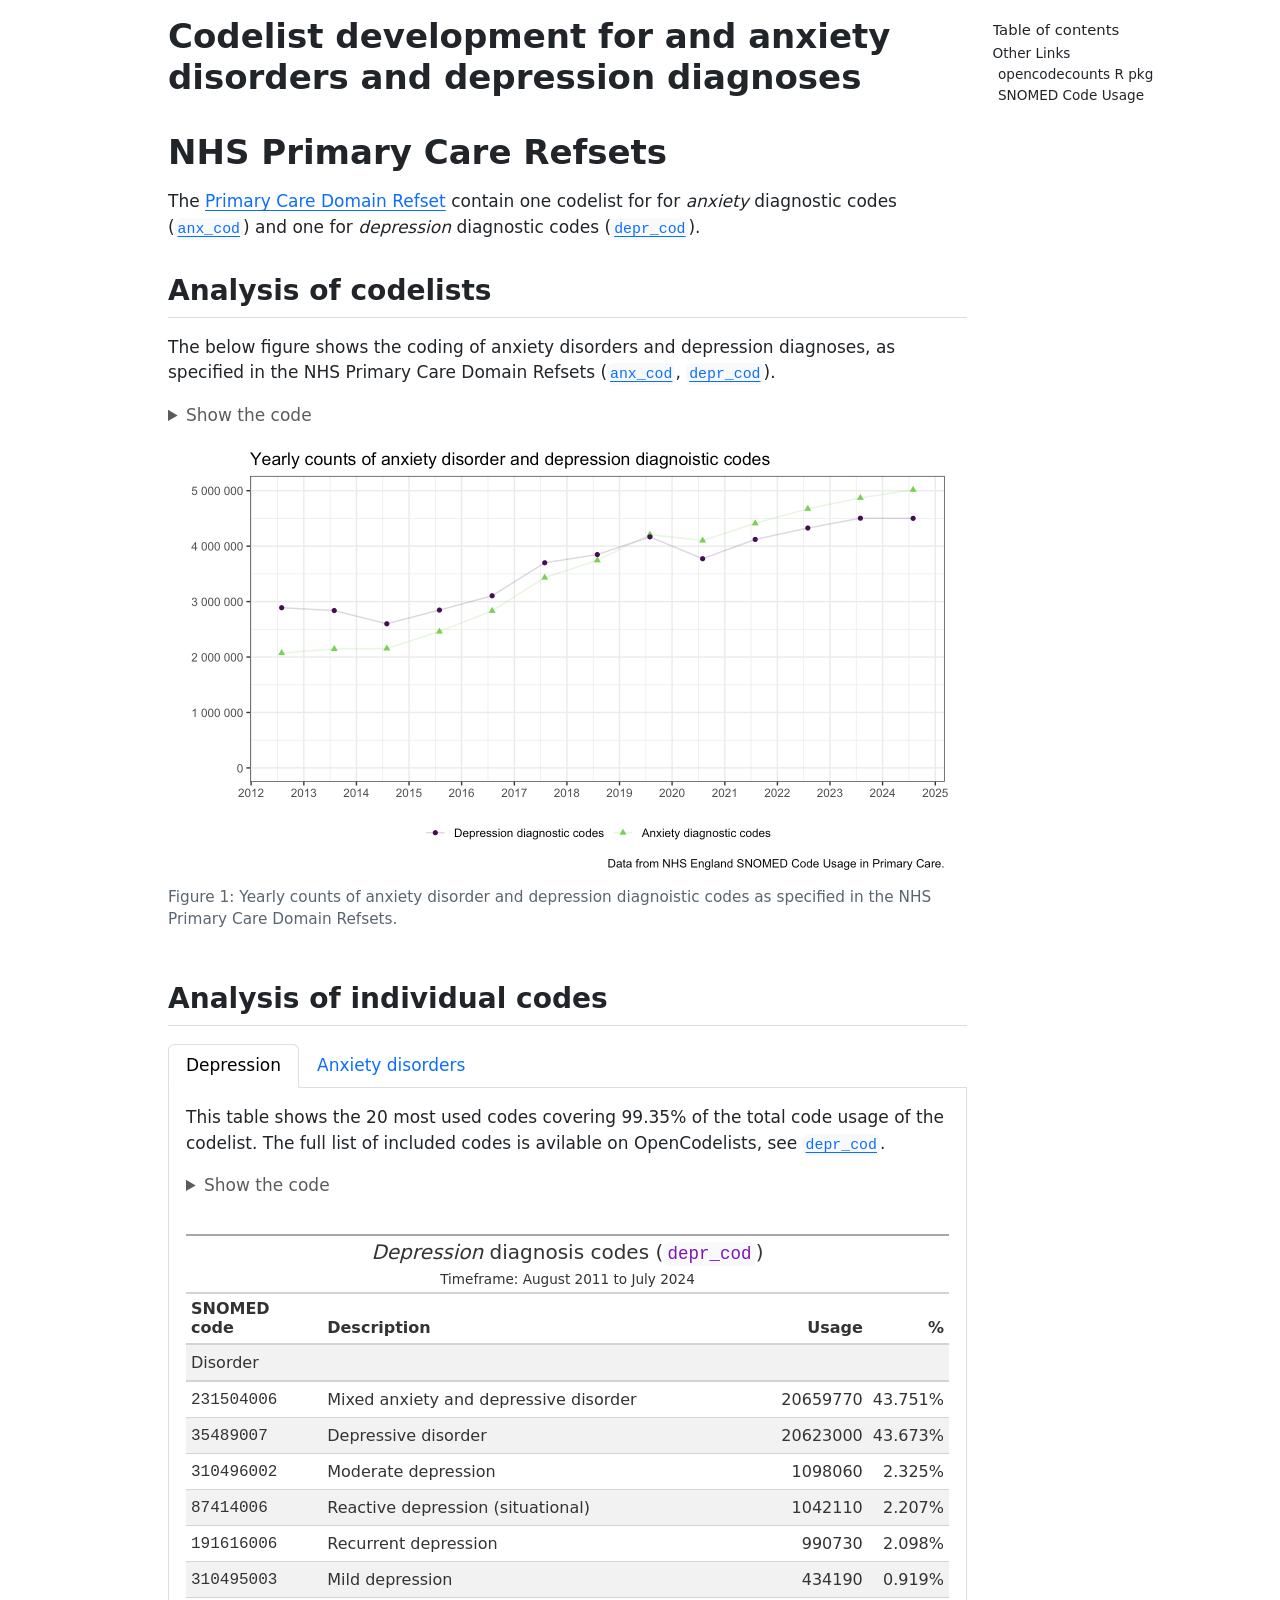
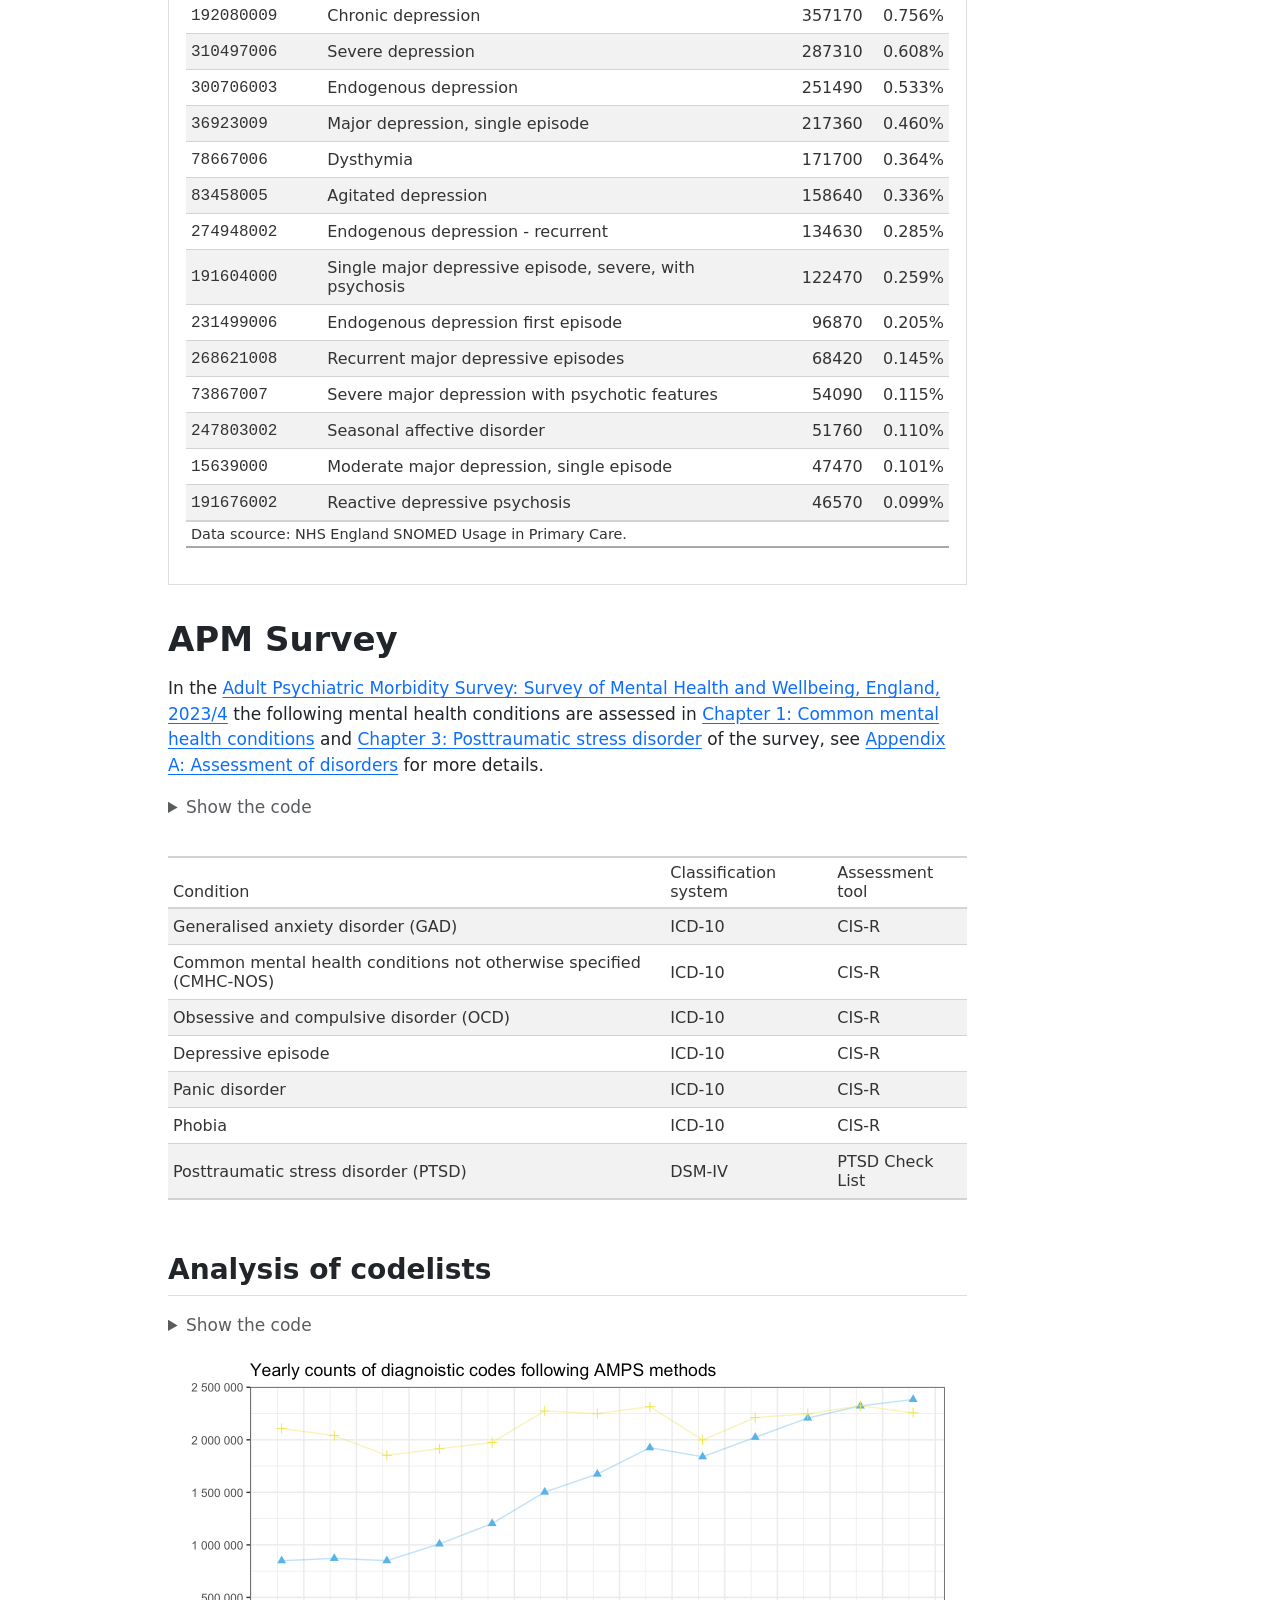
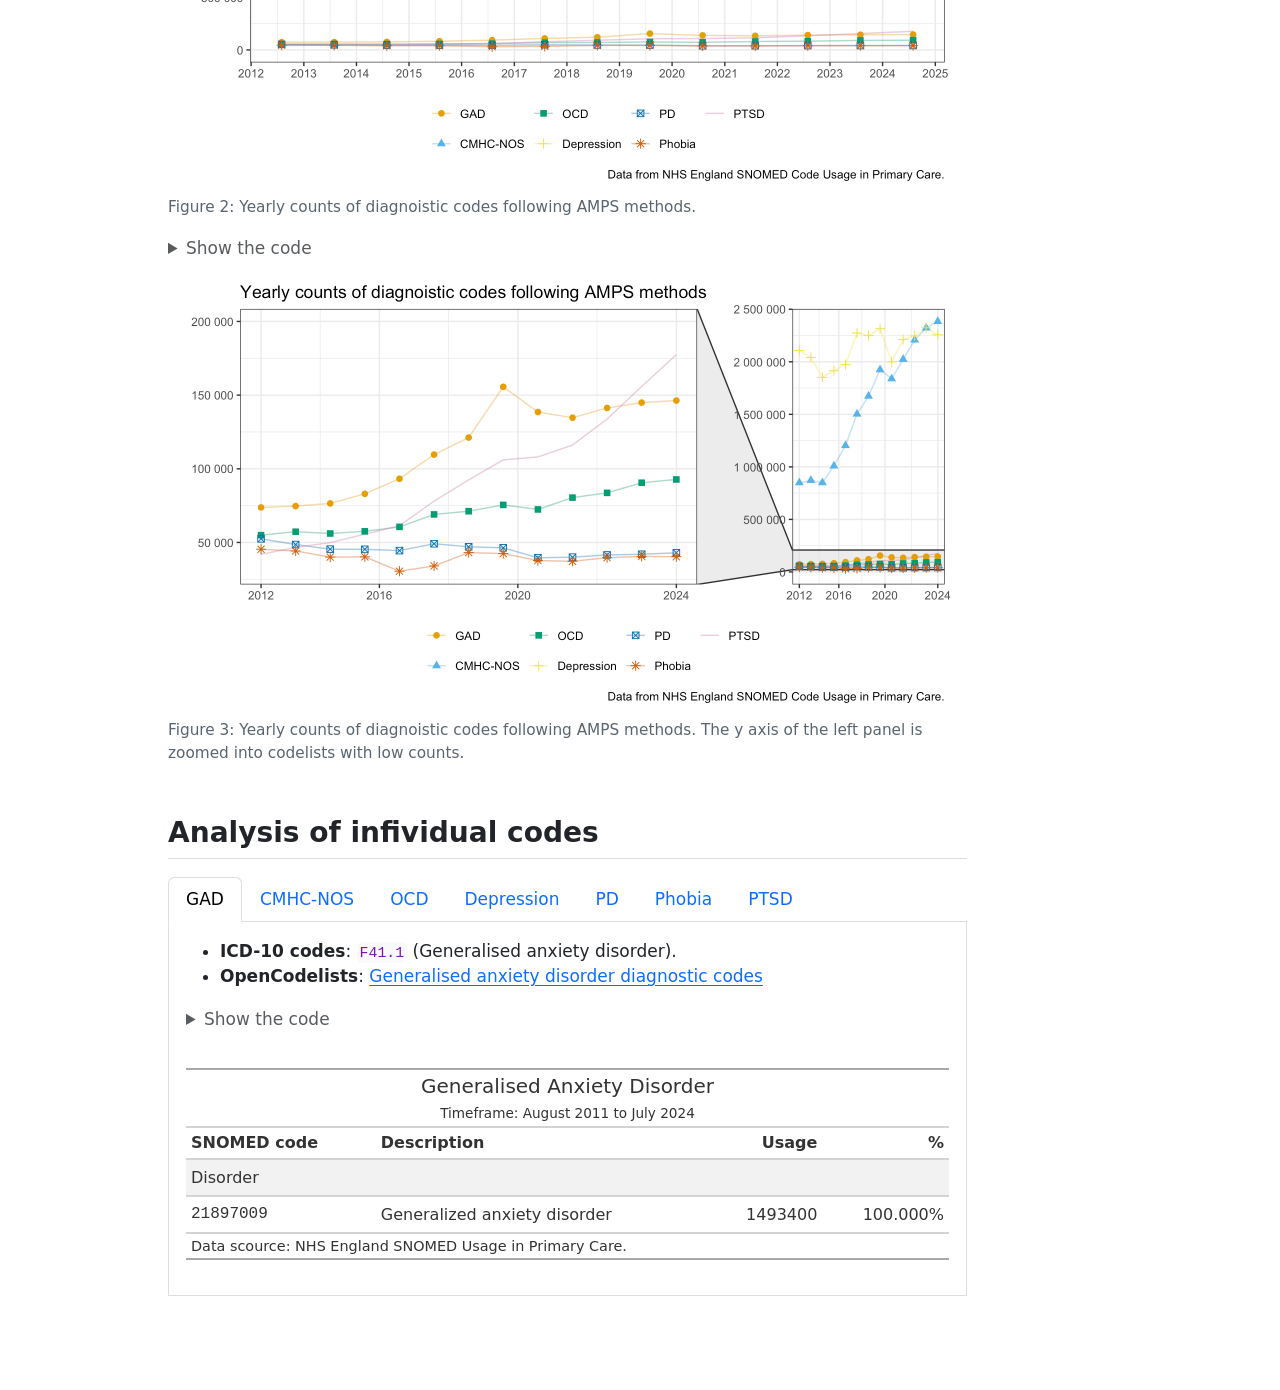
==== anx_dep_dx_cod_devel.html @ b0c17b89 "Built site for gh-pages" ====
<!DOCTYPE html>
<html xmlns="http://www.w3.org/1999/xhtml" lang="en" xml:lang="en"><head>

<meta charset="utf-8">
<meta name="generator" content="quarto-1.7.33">

<meta name="viewport" content="width=device-width, initial-scale=1.0, user-scalable=yes">


<title>Codelist development for and anxiety disorders and depression diagnoses</title>
<style>
code{white-space: pre-wrap;}
span.smallcaps{font-variant: small-caps;}
div.columns{display: flex; gap: min(4vw, 1.5em);}
div.column{flex: auto; overflow-x: auto;}
div.hanging-indent{margin-left: 1.5em; text-indent: -1.5em;}
ul.task-list{list-style: none;}
ul.task-list li input[type="checkbox"] {
  width: 0.8em;
  margin: 0 0.8em 0.2em -1em; /* quarto-specific, see https://github.com/quarto-dev/quarto-cli/issues/4556 */ 
  vertical-align: middle;
}
/* CSS for syntax highlighting */
html { -webkit-text-size-adjust: 100%; }
pre > code.sourceCode { white-space: pre; position: relative; }
pre > code.sourceCode > span { display: inline-block; line-height: 1.25; }
pre > code.sourceCode > span:empty { height: 1.2em; }
.sourceCode { overflow: visible; }
code.sourceCode > span { color: inherit; text-decoration: inherit; }
div.sourceCode { margin: 1em 0; }
pre.sourceCode { margin: 0; }
@media screen {
div.sourceCode { overflow: auto; }
}
@media print {
pre > code.sourceCode { white-space: pre-wrap; }
pre > code.sourceCode > span { text-indent: -5em; padding-left: 5em; }
}
pre.numberSource code
  { counter-reset: source-line 0; }
pre.numberSource code > span
  { position: relative; left: -4em; counter-increment: source-line; }
pre.numberSource code > span > a:first-child::before
  { content: counter(source-line);
    position: relative; left: -1em; text-align: right; vertical-align: baseline;
    border: none; display: inline-block;
    -webkit-touch-callout: none; -webkit-user-select: none;
    -khtml-user-select: none; -moz-user-select: none;
    -ms-user-select: none; user-select: none;
    padding: 0 4px; width: 4em;
  }
pre.numberSource { margin-left: 3em;  padding-left: 4px; }
div.sourceCode
  {   }
@media screen {
pre > code.sourceCode > span > a:first-child::before { text-decoration: underline; }
}
</style>


<script src="anx_dep_dx_cod_devel_files/libs/clipboard/clipboard.min.js"></script>
<script src="anx_dep_dx_cod_devel_files/libs/quarto-html/quarto.js" type="module"></script>
<script src="anx_dep_dx_cod_devel_files/libs/quarto-html/tabsets/tabsets.js" type="module"></script>
<script src="anx_dep_dx_cod_devel_files/libs/quarto-html/popper.min.js"></script>
<script src="anx_dep_dx_cod_devel_files/libs/quarto-html/tippy.umd.min.js"></script>
<script src="anx_dep_dx_cod_devel_files/libs/quarto-html/anchor.min.js"></script>
<link href="anx_dep_dx_cod_devel_files/libs/quarto-html/tippy.css" rel="stylesheet">
<link href="anx_dep_dx_cod_devel_files/libs/quarto-html/quarto-syntax-highlighting-ea385d0e468b0dd5ea5bf0780b1290d9.css" rel="stylesheet" id="quarto-text-highlighting-styles">
<script src="anx_dep_dx_cod_devel_files/libs/bootstrap/bootstrap.min.js"></script>
<link href="anx_dep_dx_cod_devel_files/libs/bootstrap/bootstrap-icons.css" rel="stylesheet">
<link href="anx_dep_dx_cod_devel_files/libs/bootstrap/bootstrap-81267100e462c21b3d6c0d5bf76a3417.min.css" rel="stylesheet" append-hash="true" id="quarto-bootstrap" data-mode="light">


</head>

<body class="quarto-light">

<div id="quarto-content" class="page-columns page-rows-contents page-layout-article">
<div id="quarto-margin-sidebar" class="sidebar margin-sidebar">
  <nav id="TOC" role="doc-toc" class="toc-active">
    <h2 id="toc-title">Table of contents</h2>
   
  <ul class="collapse">
  <li><a href="#nhs-primary-care-refsets" id="toc-nhs-primary-care-refsets" class="nav-link active" data-scroll-target="#nhs-primary-care-refsets">NHS Primary Care Refsets</a>
  <ul class="collapse">
  <li><a href="#analysis-of-codelists" id="toc-analysis-of-codelists" class="nav-link" data-scroll-target="#analysis-of-codelists">Analysis of codelists</a></li>
  <li><a href="#analysis-of-individual-codes" id="toc-analysis-of-individual-codes" class="nav-link" data-scroll-target="#analysis-of-individual-codes">Analysis of individual codes</a></li>
  </ul></li>
  <li><a href="#apm-survey" id="toc-apm-survey" class="nav-link" data-scroll-target="#apm-survey">APM Survey</a>
  <ul class="collapse">
  <li><a href="#analysis-of-codelists-1" id="toc-analysis-of-codelists-1" class="nav-link" data-scroll-target="#analysis-of-codelists-1">Analysis of codelists</a></li>
  <li><a href="#analysis-of-infividual-codes" id="toc-analysis-of-infividual-codes" class="nav-link" data-scroll-target="#analysis-of-infividual-codes">Analysis of infividual codes</a></li>
  </ul></li>
  </ul>
<div class="quarto-other-links"><h2>Other Links</h2><ul><li><a href="https://bennettoxford.github.io/opencodecounts/"><i class="bi bi-link-45deg"></i>opencodecounts R pkg</a></li><li><a href="https://digital.nhs.uk/data-and-information/publications/statistical/mi-snomed-code-usage-in-primary-care"><i class="bi bi-link-45deg"></i>SNOMED Code Usage</a></li></ul></div></nav>
</div>
<main class="content" id="quarto-document-content">

<header id="title-block-header" class="quarto-title-block default">
<div class="quarto-title">
<h1 class="title">Codelist development for and anxiety disorders and depression diagnoses</h1>
</div>



<div class="quarto-title-meta">

    
  
    
  </div>
  


</header>


<section id="nhs-primary-care-refsets" class="level1">
<h1>NHS Primary Care Refsets</h1>
<p>The <a href="https://digital.nhs.uk/data-and-information/data-collections-and-data-sets/data-collections/quality-and-outcomes-framework-qof/quality-and-outcome-framework-qof-business-rules/primary-care-domain-reference-set-portal">Primary Care Domain Refset</a> contain one codelist for for <em>anxiety</em> diagnostic codes (<a href="https://www.opencodelists.org/codelist/nhsd-primary-care-domain-refsets/anxiety-diagnostic-codes/20241205/"><code>anx_cod</code></a>) and one for <em>depression</em> diagnostic codes (<a href="https://www.opencodelists.org/codelist/nhsd-primary-care-domain-refsets/depr_cod/20241205/"><code>depr_cod</code></a>).</p>
<section id="analysis-of-codelists" class="level2">
<h2 class="anchored" data-anchor-id="analysis-of-codelists">Analysis of codelists</h2>
<p>The below figure shows the coding of anxiety disorders and depression diagnoses, as specified in the NHS Primary Care Domain Refsets (<a href="https://www.opencodelists.org/codelist/nhsd-primary-care-domain-refsets/anxiety-diagnostic-codes/20241205/"><code>anx_cod</code></a>, <a href="https://www.opencodelists.org/codelist/nhsd-primary-care-domain-refsets/depr_cod/20241205/"><code>depr_cod</code></a>).</p>
<div class="cell">
<details class="code-fold">
<summary>Show the code</summary>
<div class="sourceCode cell-code" id="cb1"><pre class="sourceCode r code-with-copy"><code class="sourceCode r"><span id="cb1-1"><a href="#cb1-1" aria-hidden="true" tabindex="-1"></a>anx_cod_depr_cod_usage <span class="ot">&lt;-</span> snomed_usage <span class="sc">|&gt;</span> </span>
<span id="cb1-2"><a href="#cb1-2" aria-hidden="true" tabindex="-1"></a>  <span class="fu">mutate</span>(</span>
<span id="cb1-3"><a href="#cb1-3" aria-hidden="true" tabindex="-1"></a>    <span class="at">depr_cod =</span> snomed_code <span class="sc">%in%</span> depr_cod<span class="sc">$</span>code,</span>
<span id="cb1-4"><a href="#cb1-4" aria-hidden="true" tabindex="-1"></a>    <span class="at">anx_cod =</span> snomed_code <span class="sc">%in%</span> anx_cod<span class="sc">$</span>code</span>
<span id="cb1-5"><a href="#cb1-5" aria-hidden="true" tabindex="-1"></a>    ) <span class="sc">|&gt;</span> </span>
<span id="cb1-6"><a href="#cb1-6" aria-hidden="true" tabindex="-1"></a>  <span class="fu">pivot_longer</span>(</span>
<span id="cb1-7"><a href="#cb1-7" aria-hidden="true" tabindex="-1"></a>    <span class="at">cols =</span> <span class="fu">c</span>(depr_cod, anx_cod),</span>
<span id="cb1-8"><a href="#cb1-8" aria-hidden="true" tabindex="-1"></a>    <span class="at">names_to =</span> <span class="st">"codelist"</span>) <span class="sc">|&gt;</span> </span>
<span id="cb1-9"><a href="#cb1-9" aria-hidden="true" tabindex="-1"></a>  <span class="fu">filter</span>(value <span class="sc">==</span> <span class="cn">TRUE</span>) <span class="sc">|&gt;</span> </span>
<span id="cb1-10"><a href="#cb1-10" aria-hidden="true" tabindex="-1"></a>  <span class="fu">group_by</span>(end_date, codelist) <span class="sc">|&gt;</span> </span>
<span id="cb1-11"><a href="#cb1-11" aria-hidden="true" tabindex="-1"></a>  <span class="fu">summarise</span>(<span class="at">count =</span> <span class="fu">sum</span>(usage, <span class="at">na.rm =</span> <span class="cn">TRUE</span>))</span>
<span id="cb1-12"><a href="#cb1-12" aria-hidden="true" tabindex="-1"></a></span>
<span id="cb1-13"><a href="#cb1-13" aria-hidden="true" tabindex="-1"></a>fig_depr_anx_cod_trends <span class="ot">&lt;-</span> anx_cod_depr_cod_usage <span class="sc">|&gt;</span> </span>
<span id="cb1-14"><a href="#cb1-14" aria-hidden="true" tabindex="-1"></a>  <span class="fu">mutate</span>(<span class="at">codelist =</span> <span class="fu">factor</span>(</span>
<span id="cb1-15"><a href="#cb1-15" aria-hidden="true" tabindex="-1"></a>    codelist,</span>
<span id="cb1-16"><a href="#cb1-16" aria-hidden="true" tabindex="-1"></a>    <span class="at">levels =</span> <span class="fu">c</span>(<span class="st">"depr_cod"</span>, <span class="st">"anx_cod"</span>), </span>
<span id="cb1-17"><a href="#cb1-17" aria-hidden="true" tabindex="-1"></a>    <span class="at">labels =</span> <span class="fu">c</span>(<span class="st">"Depression diagnostic codes"</span>, <span class="st">"Anxiety diagnostic codes"</span>))) <span class="sc">|&gt;</span> </span>
<span id="cb1-18"><a href="#cb1-18" aria-hidden="true" tabindex="-1"></a>  <span class="fu">ggplot</span>(</span>
<span id="cb1-19"><a href="#cb1-19" aria-hidden="true" tabindex="-1"></a>      <span class="fu">aes</span>(</span>
<span id="cb1-20"><a href="#cb1-20" aria-hidden="true" tabindex="-1"></a>        <span class="at">y =</span> count,</span>
<span id="cb1-21"><a href="#cb1-21" aria-hidden="true" tabindex="-1"></a>        <span class="at">x =</span> end_date,</span>
<span id="cb1-22"><a href="#cb1-22" aria-hidden="true" tabindex="-1"></a>        <span class="at">colour =</span> codelist,</span>
<span id="cb1-23"><a href="#cb1-23" aria-hidden="true" tabindex="-1"></a>        <span class="at">shape =</span> codelist</span>
<span id="cb1-24"><a href="#cb1-24" aria-hidden="true" tabindex="-1"></a>      )</span>
<span id="cb1-25"><a href="#cb1-25" aria-hidden="true" tabindex="-1"></a>    ) <span class="sc">+</span></span>
<span id="cb1-26"><a href="#cb1-26" aria-hidden="true" tabindex="-1"></a>    <span class="fu">geom_line</span>(<span class="at">alpha =</span> <span class="fl">0.2</span>) <span class="sc">+</span></span>
<span id="cb1-27"><a href="#cb1-27" aria-hidden="true" tabindex="-1"></a>    <span class="fu">geom_point</span>() <span class="sc">+</span></span>
<span id="cb1-28"><a href="#cb1-28" aria-hidden="true" tabindex="-1"></a>    <span class="fu">labs</span>(</span>
<span id="cb1-29"><a href="#cb1-29" aria-hidden="true" tabindex="-1"></a>      <span class="at">title =</span> <span class="st">"Yearly counts of anxiety disorder and depression diagnoistic codes"</span>,</span>
<span id="cb1-30"><a href="#cb1-30" aria-hidden="true" tabindex="-1"></a>      <span class="at">x =</span> <span class="cn">NULL</span>,</span>
<span id="cb1-31"><a href="#cb1-31" aria-hidden="true" tabindex="-1"></a>      <span class="at">y =</span> <span class="cn">NULL</span>,</span>
<span id="cb1-32"><a href="#cb1-32" aria-hidden="true" tabindex="-1"></a>      <span class="at">colour =</span> <span class="cn">NULL</span>,</span>
<span id="cb1-33"><a href="#cb1-33" aria-hidden="true" tabindex="-1"></a>      <span class="at">shape =</span> <span class="cn">NULL</span>,</span>
<span id="cb1-34"><a href="#cb1-34" aria-hidden="true" tabindex="-1"></a>      <span class="at">caption =</span> <span class="st">"Data from NHS England SNOMED Code Usage in Primary Care."</span></span>
<span id="cb1-35"><a href="#cb1-35" aria-hidden="true" tabindex="-1"></a>    ) <span class="sc">+</span></span>
<span id="cb1-36"><a href="#cb1-36" aria-hidden="true" tabindex="-1"></a>    <span class="fu">scale_x_date</span>(</span>
<span id="cb1-37"><a href="#cb1-37" aria-hidden="true" tabindex="-1"></a>      <span class="at">date_breaks =</span> <span class="st">"1 year"</span>,</span>
<span id="cb1-38"><a href="#cb1-38" aria-hidden="true" tabindex="-1"></a>      <span class="at">labels =</span> <span class="fu">label_date_short</span>()</span>
<span id="cb1-39"><a href="#cb1-39" aria-hidden="true" tabindex="-1"></a>    ) <span class="sc">+</span></span>
<span id="cb1-40"><a href="#cb1-40" aria-hidden="true" tabindex="-1"></a>    <span class="fu">scale_y_continuous</span>(</span>
<span id="cb1-41"><a href="#cb1-41" aria-hidden="true" tabindex="-1"></a>      <span class="at">labels =</span> <span class="fu">label_number</span>(<span class="at">accuracy =</span> <span class="dv">1</span>),</span>
<span id="cb1-42"><a href="#cb1-42" aria-hidden="true" tabindex="-1"></a>      <span class="at">limits =</span> <span class="fu">c</span>(<span class="dv">0</span>, <span class="cn">NA</span>)</span>
<span id="cb1-43"><a href="#cb1-43" aria-hidden="true" tabindex="-1"></a>    ) <span class="sc">+</span></span>
<span id="cb1-44"><a href="#cb1-44" aria-hidden="true" tabindex="-1"></a>    <span class="fu">theme_bw</span>() <span class="sc">+</span></span>
<span id="cb1-45"><a href="#cb1-45" aria-hidden="true" tabindex="-1"></a>    <span class="fu">theme</span>(<span class="at">legend.position =</span> <span class="st">"bottom"</span>) <span class="sc">+</span></span>
<span id="cb1-46"><a href="#cb1-46" aria-hidden="true" tabindex="-1"></a>    <span class="fu">scale_colour_viridis_d</span>(<span class="at">end =</span> .<span class="dv">8</span>)</span>
<span id="cb1-47"><a href="#cb1-47" aria-hidden="true" tabindex="-1"></a></span>
<span id="cb1-48"><a href="#cb1-48" aria-hidden="true" tabindex="-1"></a><span class="fu">ggsave</span>(</span>
<span id="cb1-49"><a href="#cb1-49" aria-hidden="true" tabindex="-1"></a>  <span class="at">filename =</span> <span class="fu">here</span>(<span class="st">"output"</span>, <span class="st">"figures"</span>, <span class="st">"cod_devel"</span>, <span class="st">"dx"</span>, <span class="st">"fig_depr_anx_cod_trends.png"</span>),</span>
<span id="cb1-50"><a href="#cb1-50" aria-hidden="true" tabindex="-1"></a>  fig_depr_anx_cod_trends,</span>
<span id="cb1-51"><a href="#cb1-51" aria-hidden="true" tabindex="-1"></a>  <span class="at">height =</span> <span class="dv">4</span>,</span>
<span id="cb1-52"><a href="#cb1-52" aria-hidden="true" tabindex="-1"></a>  <span class="at">width =</span> <span class="dv">8</span></span>
<span id="cb1-53"><a href="#cb1-53" aria-hidden="true" tabindex="-1"></a>)</span>
<span id="cb1-54"><a href="#cb1-54" aria-hidden="true" tabindex="-1"></a></span>
<span id="cb1-55"><a href="#cb1-55" aria-hidden="true" tabindex="-1"></a>fig_depr_anx_cod_trends</span></code><button title="Copy to Clipboard" class="code-copy-button"><i class="bi"></i></button></pre></div>
</details>
<div class="cell-output-display">
<div id="fig-anx-dep-cod-trends" class="quarto-float quarto-figure quarto-figure-center anchored">
<figure class="quarto-float quarto-float-fig figure">
<div aria-describedby="fig-anx-dep-cod-trends-caption-0ceaefa1-69ba-4598-a22c-09a6ac19f8ca">
<img src="anx_dep_dx_cod_devel_files/figure-html/fig-anx-dep-cod-trends-1.png" class="img-fluid figure-img" width="768">
</div>
<figcaption class="quarto-float-caption-bottom quarto-float-caption quarto-float-fig" id="fig-anx-dep-cod-trends-caption-0ceaefa1-69ba-4598-a22c-09a6ac19f8ca">
Figure&nbsp;1: Yearly counts of anxiety disorder and depression diagnoistic codes as specified in the NHS Primary Care Domain Refsets.
</figcaption>
</figure>
</div>
</div>
</div>
</section>
<section id="analysis-of-individual-codes" class="level2">
<h2 class="anchored" data-anchor-id="analysis-of-individual-codes">Analysis of individual codes</h2>
<div class="tabset-margin-container"></div><div class="panel-tabset">
<ul class="nav nav-tabs" role="tablist"><li class="nav-item" role="presentation"><a class="nav-link active" id="tabset-1-1-tab" data-bs-toggle="tab" data-bs-target="#tabset-1-1" role="tab" aria-controls="tabset-1-1" aria-selected="true" href="">Depression</a></li><li class="nav-item" role="presentation"><a class="nav-link" id="tabset-1-2-tab" data-bs-toggle="tab" data-bs-target="#tabset-1-2" role="tab" aria-controls="tabset-1-2" aria-selected="false" href="">Anxiety disorders</a></li></ul>
<div class="tab-content">
<div id="tabset-1-1" class="tab-pane active" role="tabpanel" aria-labelledby="tabset-1-1-tab">
<p>This table shows the 20 most used codes covering 99.35% of the total code usage of the codelist. The full list of included codes is avilable on OpenCodelists, see <a href="https://www.opencodelists.org/codelist/nhsd-primary-care-domain-refsets/depr_cod/20241205/"><code>depr_cod</code></a>.</p>
<div class="cell">
<details class="code-fold">
<summary>Show the code</summary>
<div class="sourceCode cell-code" id="cb2"><pre class="sourceCode r code-with-copy"><code class="sourceCode r"><span id="cb2-1"><a href="#cb2-1" aria-hidden="true" tabindex="-1"></a><span class="co"># Display formatted table</span></span>
<span id="cb2-2"><a href="#cb2-2" aria-hidden="true" tabindex="-1"></a>tab_depr_cod_counts <span class="ot">&lt;-</span> depr_cod_counts <span class="sc">|&gt;</span></span>
<span id="cb2-3"><a href="#cb2-3" aria-hidden="true" tabindex="-1"></a>  <span class="fu">create_table_sem_tag</span>(</span>
<span id="cb2-4"><a href="#cb2-4" aria-hidden="true" tabindex="-1"></a>    <span class="at">title =</span> <span class="fu">md</span>(<span class="st">"*Depression* diagnosis codes (`depr_cod`)"</span>),</span>
<span id="cb2-5"><a href="#cb2-5" aria-hidden="true" tabindex="-1"></a>    <span class="at">subtitle =</span> <span class="st">"Timeframe: August 2011 to July 2024"</span></span>
<span id="cb2-6"><a href="#cb2-6" aria-hidden="true" tabindex="-1"></a>    )</span>
<span id="cb2-7"><a href="#cb2-7" aria-hidden="true" tabindex="-1"></a></span>
<span id="cb2-8"><a href="#cb2-8" aria-hidden="true" tabindex="-1"></a><span class="fu">gtsave</span>(</span>
<span id="cb2-9"><a href="#cb2-9" aria-hidden="true" tabindex="-1"></a>  tab_depr_cod_counts,</span>
<span id="cb2-10"><a href="#cb2-10" aria-hidden="true" tabindex="-1"></a>  <span class="fu">here</span>(<span class="st">"output"</span>, <span class="st">"tables"</span>, <span class="st">"cod_devel"</span>, <span class="st">"dx"</span>, <span class="st">"tab_depr_cod_usage.png"</span>)</span>
<span id="cb2-11"><a href="#cb2-11" aria-hidden="true" tabindex="-1"></a>  )</span>
<span id="cb2-12"><a href="#cb2-12" aria-hidden="true" tabindex="-1"></a></span>
<span id="cb2-13"><a href="#cb2-13" aria-hidden="true" tabindex="-1"></a>tab_depr_cod_counts</span></code><button title="Copy to Clipboard" class="code-copy-button"><i class="bi"></i></button></pre></div>
</details>
<div class="cell-output-display">
<div id="akcrsgzlhp" style="padding-left:0px;padding-right:0px;padding-top:10px;padding-bottom:10px;overflow-x:auto;overflow-y:auto;width:auto;height:auto;">
<style>#akcrsgzlhp table {
  font-family: system-ui, 'Segoe UI', Roboto, Helvetica, Arial, sans-serif, 'Apple Color Emoji', 'Segoe UI Emoji', 'Segoe UI Symbol', 'Noto Color Emoji';
  -webkit-font-smoothing: antialiased;
  -moz-osx-font-smoothing: grayscale;
}

#akcrsgzlhp thead, #akcrsgzlhp tbody, #akcrsgzlhp tfoot, #akcrsgzlhp tr, #akcrsgzlhp td, #akcrsgzlhp th {
  border-style: none;
}

#akcrsgzlhp p {
  margin: 0;
  padding: 0;
}

#akcrsgzlhp .gt_table {
  display: table;
  border-collapse: collapse;
  line-height: normal;
  margin-left: auto;
  margin-right: auto;
  color: #333333;
  font-size: 16px;
  font-weight: normal;
  font-style: normal;
  background-color: #FFFFFF;
  width: 100%;
  border-top-style: solid;
  border-top-width: 2px;
  border-top-color: #A8A8A8;
  border-right-style: none;
  border-right-width: 2px;
  border-right-color: #D3D3D3;
  border-bottom-style: solid;
  border-bottom-width: 2px;
  border-bottom-color: #A8A8A8;
  border-left-style: none;
  border-left-width: 2px;
  border-left-color: #D3D3D3;
}

#akcrsgzlhp .gt_caption {
  padding-top: 4px;
  padding-bottom: 4px;
}

#akcrsgzlhp .gt_title {
  color: #333333;
  font-size: 125%;
  font-weight: initial;
  padding-top: 4px;
  padding-bottom: 4px;
  padding-left: 5px;
  padding-right: 5px;
  border-bottom-color: #FFFFFF;
  border-bottom-width: 0;
}

#akcrsgzlhp .gt_subtitle {
  color: #333333;
  font-size: 85%;
  font-weight: initial;
  padding-top: 3px;
  padding-bottom: 5px;
  padding-left: 5px;
  padding-right: 5px;
  border-top-color: #FFFFFF;
  border-top-width: 0;
}

#akcrsgzlhp .gt_heading {
  background-color: #FFFFFF;
  text-align: center;
  border-bottom-color: #FFFFFF;
  border-left-style: none;
  border-left-width: 1px;
  border-left-color: #D3D3D3;
  border-right-style: none;
  border-right-width: 1px;
  border-right-color: #D3D3D3;
}

#akcrsgzlhp .gt_bottom_border {
  border-bottom-style: solid;
  border-bottom-width: 2px;
  border-bottom-color: #D3D3D3;
}

#akcrsgzlhp .gt_col_headings {
  border-top-style: solid;
  border-top-width: 2px;
  border-top-color: #D3D3D3;
  border-bottom-style: solid;
  border-bottom-width: 2px;
  border-bottom-color: #D3D3D3;
  border-left-style: none;
  border-left-width: 1px;
  border-left-color: #D3D3D3;
  border-right-style: none;
  border-right-width: 1px;
  border-right-color: #D3D3D3;
}

#akcrsgzlhp .gt_col_heading {
  color: #333333;
  background-color: #FFFFFF;
  font-size: 100%;
  font-weight: normal;
  text-transform: inherit;
  border-left-style: none;
  border-left-width: 1px;
  border-left-color: #D3D3D3;
  border-right-style: none;
  border-right-width: 1px;
  border-right-color: #D3D3D3;
  vertical-align: bottom;
  padding-top: 5px;
  padding-bottom: 6px;
  padding-left: 5px;
  padding-right: 5px;
  overflow-x: hidden;
}

#akcrsgzlhp .gt_column_spanner_outer {
  color: #333333;
  background-color: #FFFFFF;
  font-size: 100%;
  font-weight: normal;
  text-transform: inherit;
  padding-top: 0;
  padding-bottom: 0;
  padding-left: 4px;
  padding-right: 4px;
}

#akcrsgzlhp .gt_column_spanner_outer:first-child {
  padding-left: 0;
}

#akcrsgzlhp .gt_column_spanner_outer:last-child {
  padding-right: 0;
}

#akcrsgzlhp .gt_column_spanner {
  border-bottom-style: solid;
  border-bottom-width: 2px;
  border-bottom-color: #D3D3D3;
  vertical-align: bottom;
  padding-top: 5px;
  padding-bottom: 5px;
  overflow-x: hidden;
  display: inline-block;
  width: 100%;
}

#akcrsgzlhp .gt_spanner_row {
  border-bottom-style: hidden;
}

#akcrsgzlhp .gt_group_heading {
  padding-top: 8px;
  padding-bottom: 8px;
  padding-left: 5px;
  padding-right: 5px;
  color: #333333;
  background-color: #FFFFFF;
  font-size: 100%;
  font-weight: initial;
  text-transform: inherit;
  border-top-style: solid;
  border-top-width: 2px;
  border-top-color: #D3D3D3;
  border-bottom-style: solid;
  border-bottom-width: 2px;
  border-bottom-color: #D3D3D3;
  border-left-style: none;
  border-left-width: 1px;
  border-left-color: #D3D3D3;
  border-right-style: none;
  border-right-width: 1px;
  border-right-color: #D3D3D3;
  vertical-align: middle;
  text-align: left;
}

#akcrsgzlhp .gt_empty_group_heading {
  padding: 0.5px;
  color: #333333;
  background-color: #FFFFFF;
  font-size: 100%;
  font-weight: initial;
  border-top-style: solid;
  border-top-width: 2px;
  border-top-color: #D3D3D3;
  border-bottom-style: solid;
  border-bottom-width: 2px;
  border-bottom-color: #D3D3D3;
  vertical-align: middle;
}

#akcrsgzlhp .gt_from_md > :first-child {
  margin-top: 0;
}

#akcrsgzlhp .gt_from_md > :last-child {
  margin-bottom: 0;
}

#akcrsgzlhp .gt_row {
  padding-top: 8px;
  padding-bottom: 8px;
  padding-left: 5px;
  padding-right: 5px;
  margin: 10px;
  border-top-style: solid;
  border-top-width: 1px;
  border-top-color: #D3D3D3;
  border-left-style: none;
  border-left-width: 1px;
  border-left-color: #D3D3D3;
  border-right-style: none;
  border-right-width: 1px;
  border-right-color: #D3D3D3;
  vertical-align: middle;
  overflow-x: hidden;
}

#akcrsgzlhp .gt_stub {
  color: #333333;
  background-color: #FFFFFF;
  font-size: 100%;
  font-weight: initial;
  text-transform: inherit;
  border-right-style: solid;
  border-right-width: 2px;
  border-right-color: #D3D3D3;
  padding-left: 5px;
  padding-right: 5px;
}

#akcrsgzlhp .gt_stub_row_group {
  color: #333333;
  background-color: #FFFFFF;
  font-size: 100%;
  font-weight: initial;
  text-transform: inherit;
  border-right-style: solid;
  border-right-width: 2px;
  border-right-color: #D3D3D3;
  padding-left: 5px;
  padding-right: 5px;
  vertical-align: top;
}

#akcrsgzlhp .gt_row_group_first td {
  border-top-width: 2px;
}

#akcrsgzlhp .gt_row_group_first th {
  border-top-width: 2px;
}

#akcrsgzlhp .gt_summary_row {
  color: #333333;
  background-color: #FFFFFF;
  text-transform: inherit;
  padding-top: 8px;
  padding-bottom: 8px;
  padding-left: 5px;
  padding-right: 5px;
}

#akcrsgzlhp .gt_first_summary_row {
  border-top-style: solid;
  border-top-color: #D3D3D3;
}

#akcrsgzlhp .gt_first_summary_row.thick {
  border-top-width: 2px;
}

#akcrsgzlhp .gt_last_summary_row {
  padding-top: 8px;
  padding-bottom: 8px;
  padding-left: 5px;
  padding-right: 5px;
  border-bottom-style: solid;
  border-bottom-width: 2px;
  border-bottom-color: #D3D3D3;
}

#akcrsgzlhp .gt_grand_summary_row {
  color: #333333;
  background-color: #FFFFFF;
  text-transform: inherit;
  padding-top: 8px;
  padding-bottom: 8px;
  padding-left: 5px;
  padding-right: 5px;
}

#akcrsgzlhp .gt_first_grand_summary_row {
  padding-top: 8px;
  padding-bottom: 8px;
  padding-left: 5px;
  padding-right: 5px;
  border-top-style: double;
  border-top-width: 6px;
  border-top-color: #D3D3D3;
}

#akcrsgzlhp .gt_last_grand_summary_row_top {
  padding-top: 8px;
  padding-bottom: 8px;
  padding-left: 5px;
  padding-right: 5px;
  border-bottom-style: double;
  border-bottom-width: 6px;
  border-bottom-color: #D3D3D3;
}

#akcrsgzlhp .gt_striped {
  background-color: rgba(128, 128, 128, 0.05);
}

#akcrsgzlhp .gt_table_body {
  border-top-style: solid;
  border-top-width: 2px;
  border-top-color: #D3D3D3;
  border-bottom-style: solid;
  border-bottom-width: 2px;
  border-bottom-color: #D3D3D3;
}

#akcrsgzlhp .gt_footnotes {
  color: #333333;
  background-color: #FFFFFF;
  border-bottom-style: none;
  border-bottom-width: 2px;
  border-bottom-color: #D3D3D3;
  border-left-style: none;
  border-left-width: 2px;
  border-left-color: #D3D3D3;
  border-right-style: none;
  border-right-width: 2px;
  border-right-color: #D3D3D3;
}

#akcrsgzlhp .gt_footnote {
  margin: 0px;
  font-size: 90%;
  padding-top: 4px;
  padding-bottom: 4px;
  padding-left: 5px;
  padding-right: 5px;
}

#akcrsgzlhp .gt_sourcenotes {
  color: #333333;
  background-color: #FFFFFF;
  border-bottom-style: none;
  border-bottom-width: 2px;
  border-bottom-color: #D3D3D3;
  border-left-style: none;
  border-left-width: 2px;
  border-left-color: #D3D3D3;
  border-right-style: none;
  border-right-width: 2px;
  border-right-color: #D3D3D3;
}

#akcrsgzlhp .gt_sourcenote {
  font-size: 90%;
  padding-top: 4px;
  padding-bottom: 4px;
  padding-left: 5px;
  padding-right: 5px;
}

#akcrsgzlhp .gt_left {
  text-align: left;
}

#akcrsgzlhp .gt_center {
  text-align: center;
}

#akcrsgzlhp .gt_right {
  text-align: right;
  font-variant-numeric: tabular-nums;
}

#akcrsgzlhp .gt_font_normal {
  font-weight: normal;
}

#akcrsgzlhp .gt_font_bold {
  font-weight: bold;
}

#akcrsgzlhp .gt_font_italic {
  font-style: italic;
}

#akcrsgzlhp .gt_super {
  font-size: 65%;
}

#akcrsgzlhp .gt_footnote_marks {
  font-size: 75%;
  vertical-align: 0.4em;
  position: initial;
}

#akcrsgzlhp .gt_asterisk {
  font-size: 100%;
  vertical-align: 0;
}

#akcrsgzlhp .gt_indent_1 {
  text-indent: 5px;
}

#akcrsgzlhp .gt_indent_2 {
  text-indent: 10px;
}

#akcrsgzlhp .gt_indent_3 {
  text-indent: 15px;
}

#akcrsgzlhp .gt_indent_4 {
  text-indent: 20px;
}

#akcrsgzlhp .gt_indent_5 {
  text-indent: 25px;
}

#akcrsgzlhp .katex-display {
  display: inline-flex !important;
  margin-bottom: 0.75em !important;
}

#akcrsgzlhp div.Reactable > div.rt-table > div.rt-thead > div.rt-tr.rt-tr-group-header > div.rt-th-group:after {
  height: 0px !important;
}
</style>

<table class="gt_table caption-top table table-sm table-striped small" data-quarto-postprocess="true" data-quarto-disable-processing="false" data-quarto-bootstrap="false">
<thead>
<tr class="gt_heading header">
<th colspan="4" class="gt_heading gt_title gt_font_normal"><em>Depression</em> diagnosis codes (<code>depr_cod</code>)</th>
</tr>
<tr class="gt_heading even">
<th colspan="4" class="gt_heading gt_subtitle gt_font_normal gt_bottom_border">Timeframe: August 2011 to July 2024</th>
</tr>
<tr class="gt_col_headings header">
<th id="snomed_code" class="gt_col_heading gt_columns_bottom_border gt_left" data-quarto-table-cell-role="th" style="font-weight: bold" scope="col">SNOMED code</th>
<th id="description_short" class="gt_col_heading gt_columns_bottom_border gt_left" data-quarto-table-cell-role="th" style="font-weight: bold" scope="col">Description</th>
<th id="usage" class="gt_col_heading gt_columns_bottom_border gt_right" data-quarto-table-cell-role="th" style="font-weight: bold" scope="col">Usage</th>
<th id="ratio_usage" class="gt_col_heading gt_columns_bottom_border gt_right" data-quarto-table-cell-role="th" style="font-weight: bold" scope="col">%</th>
</tr>
</thead>
<tbody class="gt_table_body">
<tr class="gt_group_heading_row odd">
<td colspan="4" id="Disorder" class="gt_group_heading" data-quarto-table-cell-role="th" scope="colgroup">Disorder</td>
</tr>
<tr class="gt_row_group_first even">
<td class="gt_row gt_left" headers="Disorder  snomed_code" style="font-family: 'Courier New'">231504006</td>
<td class="gt_row gt_left" headers="Disorder  description_short">Mixed anxiety and depressive disorder</td>
<td class="gt_row gt_right" headers="Disorder  usage">20659770</td>
<td class="gt_row gt_right" headers="Disorder  ratio_usage">43.751%</td>
</tr>
<tr class="odd">
<td class="gt_row gt_left" headers="Disorder  snomed_code" style="font-family: 'Courier New'">35489007</td>
<td class="gt_row gt_left" headers="Disorder  description_short">Depressive disorder</td>
<td class="gt_row gt_right" headers="Disorder  usage">20623000</td>
<td class="gt_row gt_right" headers="Disorder  ratio_usage">43.673%</td>
</tr>
<tr class="even">
<td class="gt_row gt_left" headers="Disorder  snomed_code" style="font-family: 'Courier New'">310496002</td>
<td class="gt_row gt_left" headers="Disorder  description_short">Moderate depression</td>
<td class="gt_row gt_right" headers="Disorder  usage">1098060</td>
<td class="gt_row gt_right" headers="Disorder  ratio_usage">2.325%</td>
</tr>
<tr class="odd">
<td class="gt_row gt_left" headers="Disorder  snomed_code" style="font-family: 'Courier New'">87414006</td>
<td class="gt_row gt_left" headers="Disorder  description_short">Reactive depression (situational)</td>
<td class="gt_row gt_right" headers="Disorder  usage">1042110</td>
<td class="gt_row gt_right" headers="Disorder  ratio_usage">2.207%</td>
</tr>
<tr class="even">
<td class="gt_row gt_left" headers="Disorder  snomed_code" style="font-family: 'Courier New'">191616006</td>
<td class="gt_row gt_left" headers="Disorder  description_short">Recurrent depression</td>
<td class="gt_row gt_right" headers="Disorder  usage">990730</td>
<td class="gt_row gt_right" headers="Disorder  ratio_usage">2.098%</td>
</tr>
<tr class="odd">
<td class="gt_row gt_left" headers="Disorder  snomed_code" style="font-family: 'Courier New'">310495003</td>
<td class="gt_row gt_left" headers="Disorder  description_short">Mild depression</td>
<td class="gt_row gt_right" headers="Disorder  usage">434190</td>
<td class="gt_row gt_right" headers="Disorder  ratio_usage">0.919%</td>
</tr>
<tr class="even">
<td class="gt_row gt_left" headers="Disorder  snomed_code" style="font-family: 'Courier New'">192080009</td>
<td class="gt_row gt_left" headers="Disorder  description_short">Chronic depression</td>
<td class="gt_row gt_right" headers="Disorder  usage">357170</td>
<td class="gt_row gt_right" headers="Disorder  ratio_usage">0.756%</td>
</tr>
<tr class="odd">
<td class="gt_row gt_left" headers="Disorder  snomed_code" style="font-family: 'Courier New'">310497006</td>
<td class="gt_row gt_left" headers="Disorder  description_short">Severe depression</td>
<td class="gt_row gt_right" headers="Disorder  usage">287310</td>
<td class="gt_row gt_right" headers="Disorder  ratio_usage">0.608%</td>
</tr>
<tr class="even">
<td class="gt_row gt_left" headers="Disorder  snomed_code" style="font-family: 'Courier New'">300706003</td>
<td class="gt_row gt_left" headers="Disorder  description_short">Endogenous depression</td>
<td class="gt_row gt_right" headers="Disorder  usage">251490</td>
<td class="gt_row gt_right" headers="Disorder  ratio_usage">0.533%</td>
</tr>
<tr class="odd">
<td class="gt_row gt_left" headers="Disorder  snomed_code" style="font-family: 'Courier New'">36923009</td>
<td class="gt_row gt_left" headers="Disorder  description_short">Major depression, single episode</td>
<td class="gt_row gt_right" headers="Disorder  usage">217360</td>
<td class="gt_row gt_right" headers="Disorder  ratio_usage">0.460%</td>
</tr>
<tr class="even">
<td class="gt_row gt_left" headers="Disorder  snomed_code" style="font-family: 'Courier New'">78667006</td>
<td class="gt_row gt_left" headers="Disorder  description_short">Dysthymia</td>
<td class="gt_row gt_right" headers="Disorder  usage">171700</td>
<td class="gt_row gt_right" headers="Disorder  ratio_usage">0.364%</td>
</tr>
<tr class="odd">
<td class="gt_row gt_left" headers="Disorder  snomed_code" style="font-family: 'Courier New'">83458005</td>
<td class="gt_row gt_left" headers="Disorder  description_short">Agitated depression</td>
<td class="gt_row gt_right" headers="Disorder  usage">158640</td>
<td class="gt_row gt_right" headers="Disorder  ratio_usage">0.336%</td>
</tr>
<tr class="even">
<td class="gt_row gt_left" headers="Disorder  snomed_code" style="font-family: 'Courier New'">274948002</td>
<td class="gt_row gt_left" headers="Disorder  description_short">Endogenous depression - recurrent</td>
<td class="gt_row gt_right" headers="Disorder  usage">134630</td>
<td class="gt_row gt_right" headers="Disorder  ratio_usage">0.285%</td>
</tr>
<tr class="odd">
<td class="gt_row gt_left" headers="Disorder  snomed_code" style="font-family: 'Courier New'">191604000</td>
<td class="gt_row gt_left" headers="Disorder  description_short">Single major depressive episode, severe, with psychosis</td>
<td class="gt_row gt_right" headers="Disorder  usage">122470</td>
<td class="gt_row gt_right" headers="Disorder  ratio_usage">0.259%</td>
</tr>
<tr class="even">
<td class="gt_row gt_left" headers="Disorder  snomed_code" style="font-family: 'Courier New'">231499006</td>
<td class="gt_row gt_left" headers="Disorder  description_short">Endogenous depression first episode</td>
<td class="gt_row gt_right" headers="Disorder  usage">96870</td>
<td class="gt_row gt_right" headers="Disorder  ratio_usage">0.205%</td>
</tr>
<tr class="odd">
<td class="gt_row gt_left" headers="Disorder  snomed_code" style="font-family: 'Courier New'">268621008</td>
<td class="gt_row gt_left" headers="Disorder  description_short">Recurrent major depressive episodes</td>
<td class="gt_row gt_right" headers="Disorder  usage">68420</td>
<td class="gt_row gt_right" headers="Disorder  ratio_usage">0.145%</td>
</tr>
<tr class="even">
<td class="gt_row gt_left" headers="Disorder  snomed_code" style="font-family: 'Courier New'">73867007</td>
<td class="gt_row gt_left" headers="Disorder  description_short">Severe major depression with psychotic features</td>
<td class="gt_row gt_right" headers="Disorder  usage">54090</td>
<td class="gt_row gt_right" headers="Disorder  ratio_usage">0.115%</td>
</tr>
<tr class="odd">
<td class="gt_row gt_left" headers="Disorder  snomed_code" style="font-family: 'Courier New'">247803002</td>
<td class="gt_row gt_left" headers="Disorder  description_short">Seasonal affective disorder</td>
<td class="gt_row gt_right" headers="Disorder  usage">51760</td>
<td class="gt_row gt_right" headers="Disorder  ratio_usage">0.110%</td>
</tr>
<tr class="even">
<td class="gt_row gt_left" headers="Disorder  snomed_code" style="font-family: 'Courier New'">15639000</td>
<td class="gt_row gt_left" headers="Disorder  description_short">Moderate major depression, single episode</td>
<td class="gt_row gt_right" headers="Disorder  usage">47470</td>
<td class="gt_row gt_right" headers="Disorder  ratio_usage">0.101%</td>
</tr>
<tr class="odd">
<td class="gt_row gt_left" headers="Disorder  snomed_code" style="font-family: 'Courier New'">191676002</td>
<td class="gt_row gt_left" headers="Disorder  description_short">Reactive depressive psychosis</td>
<td class="gt_row gt_right" headers="Disorder  usage">46570</td>
<td class="gt_row gt_right" headers="Disorder  ratio_usage">0.099%</td>
</tr>
</tbody><tfoot class="gt_sourcenotes">
<tr class="odd">
<td colspan="4" class="gt_sourcenote">Data scource: NHS England SNOMED Usage in Primary Care.</td>
</tr>
</tfoot>

</table>

</div>
</div>
</div>
</div>
<div id="tabset-1-2" class="tab-pane" role="tabpanel" aria-labelledby="tabset-1-2-tab">
<p>This table shows the 20 most used codes covering 99.58% of the total code usage of the codelist. The full list of included codes is avilable on OpenCodelists, see <a href="https://www.opencodelists.org/codelist/nhsd-primary-care-domain-refsets/anxiety-diagnostic-codes/20241205/"><code>anx_cod</code></a>.</p>
<div class="cell">
<details class="code-fold">
<summary>Show the code</summary>
<div class="sourceCode cell-code" id="cb3"><pre class="sourceCode r code-with-copy"><code class="sourceCode r"><span id="cb3-1"><a href="#cb3-1" aria-hidden="true" tabindex="-1"></a><span class="co"># Display formatted table</span></span>
<span id="cb3-2"><a href="#cb3-2" aria-hidden="true" tabindex="-1"></a>tab_anx_cod_counts <span class="ot">&lt;-</span> anx_cod_counts <span class="sc">|&gt;</span></span>
<span id="cb3-3"><a href="#cb3-3" aria-hidden="true" tabindex="-1"></a>  <span class="fu">create_table_sem_tag</span>(</span>
<span id="cb3-4"><a href="#cb3-4" aria-hidden="true" tabindex="-1"></a>    <span class="at">title =</span> <span class="fu">md</span>(<span class="st">"*Anxiety* diagnosis codes (`anx_cod`)"</span>),</span>
<span id="cb3-5"><a href="#cb3-5" aria-hidden="true" tabindex="-1"></a>    <span class="at">subtitle =</span> <span class="st">"Timeframe: August 2011 to July 2024"</span></span>
<span id="cb3-6"><a href="#cb3-6" aria-hidden="true" tabindex="-1"></a>    )</span>
<span id="cb3-7"><a href="#cb3-7" aria-hidden="true" tabindex="-1"></a></span>
<span id="cb3-8"><a href="#cb3-8" aria-hidden="true" tabindex="-1"></a><span class="fu">gtsave</span>(</span>
<span id="cb3-9"><a href="#cb3-9" aria-hidden="true" tabindex="-1"></a>  tab_anx_cod_counts,</span>
<span id="cb3-10"><a href="#cb3-10" aria-hidden="true" tabindex="-1"></a>  <span class="fu">here</span>(<span class="st">"output"</span>, <span class="st">"tables"</span>, <span class="st">"cod_devel"</span>, <span class="st">"dx"</span>, <span class="st">"tab_anx_cod_usage.png"</span>)</span>
<span id="cb3-11"><a href="#cb3-11" aria-hidden="true" tabindex="-1"></a>  )</span>
<span id="cb3-12"><a href="#cb3-12" aria-hidden="true" tabindex="-1"></a></span>
<span id="cb3-13"><a href="#cb3-13" aria-hidden="true" tabindex="-1"></a>tab_anx_cod_counts</span></code><button title="Copy to Clipboard" class="code-copy-button"><i class="bi"></i></button></pre></div>
</details>
<div class="cell-output-display">
<div id="cywdcxagjy" style="padding-left:0px;padding-right:0px;padding-top:10px;padding-bottom:10px;overflow-x:auto;overflow-y:auto;width:auto;height:auto;">
<style>#cywdcxagjy table {
  font-family: system-ui, 'Segoe UI', Roboto, Helvetica, Arial, sans-serif, 'Apple Color Emoji', 'Segoe UI Emoji', 'Segoe UI Symbol', 'Noto Color Emoji';
  -webkit-font-smoothing: antialiased;
  -moz-osx-font-smoothing: grayscale;
}

#cywdcxagjy thead, #cywdcxagjy tbody, #cywdcxagjy tfoot, #cywdcxagjy tr, #cywdcxagjy td, #cywdcxagjy th {
  border-style: none;
}

#cywdcxagjy p {
  margin: 0;
  padding: 0;
}

#cywdcxagjy .gt_table {
  display: table;
  border-collapse: collapse;
  line-height: normal;
  margin-left: auto;
  margin-right: auto;
  color: #333333;
  font-size: 16px;
  font-weight: normal;
  font-style: normal;
  background-color: #FFFFFF;
  width: 100%;
  border-top-style: solid;
  border-top-width: 2px;
  border-top-color: #A8A8A8;
  border-right-style: none;
  border-right-width: 2px;
  border-right-color: #D3D3D3;
  border-bottom-style: solid;
  border-bottom-width: 2px;
  border-bottom-color: #A8A8A8;
  border-left-style: none;
  border-left-width: 2px;
  border-left-color: #D3D3D3;
}

#cywdcxagjy .gt_caption {
  padding-top: 4px;
  padding-bottom: 4px;
}

#cywdcxagjy .gt_title {
  color: #333333;
  font-size: 125%;
  font-weight: initial;
  padding-top: 4px;
  padding-bottom: 4px;
  padding-left: 5px;
  padding-right: 5px;
  border-bottom-color: #FFFFFF;
  border-bottom-width: 0;
}

#cywdcxagjy .gt_subtitle {
  color: #333333;
  font-size: 85%;
  font-weight: initial;
  padding-top: 3px;
  padding-bottom: 5px;
  padding-left: 5px;
  padding-right: 5px;
  border-top-color: #FFFFFF;
  border-top-width: 0;
}

#cywdcxagjy .gt_heading {
  background-color: #FFFFFF;
  text-align: center;
  border-bottom-color: #FFFFFF;
  border-left-style: none;
  border-left-width: 1px;
  border-left-color: #D3D3D3;
  border-right-style: none;
  border-right-width: 1px;
  border-right-color: #D3D3D3;
}

#cywdcxagjy .gt_bottom_border {
  border-bottom-style: solid;
  border-bottom-width: 2px;
  border-bottom-color: #D3D3D3;
}

#cywdcxagjy .gt_col_headings {
  border-top-style: solid;
  border-top-width: 2px;
  border-top-color: #D3D3D3;
  border-bottom-style: solid;
  border-bottom-width: 2px;
  border-bottom-color: #D3D3D3;
  border-left-style: none;
  border-left-width: 1px;
  border-left-color: #D3D3D3;
  border-right-style: none;
  border-right-width: 1px;
  border-right-color: #D3D3D3;
}

#cywdcxagjy .gt_col_heading {
  color: #333333;
  background-color: #FFFFFF;
  font-size: 100%;
  font-weight: normal;
  text-transform: inherit;
  border-left-style: none;
  border-left-width: 1px;
  border-left-color: #D3D3D3;
  border-right-style: none;
  border-right-width: 1px;
  border-right-color: #D3D3D3;
  vertical-align: bottom;
  padding-top: 5px;
  padding-bottom: 6px;
  padding-left: 5px;
  padding-right: 5px;
  overflow-x: hidden;
}

#cywdcxagjy .gt_column_spanner_outer {
  color: #333333;
  background-color: #FFFFFF;
  font-size: 100%;
  font-weight: normal;
  text-transform: inherit;
  padding-top: 0;
  padding-bottom: 0;
  padding-left: 4px;
  padding-right: 4px;
}

#cywdcxagjy .gt_column_spanner_outer:first-child {
  padding-left: 0;
}

#cywdcxagjy .gt_column_spanner_outer:last-child {
  padding-right: 0;
}

#cywdcxagjy .gt_column_spanner {
  border-bottom-style: solid;
  border-bottom-width: 2px;
  border-bottom-color: #D3D3D3;
  vertical-align: bottom;
  padding-top: 5px;
  padding-bottom: 5px;
  overflow-x: hidden;
  display: inline-block;
  width: 100%;
}

#cywdcxagjy .gt_spanner_row {
  border-bottom-style: hidden;
}

#cywdcxagjy .gt_group_heading {
  padding-top: 8px;
  padding-bottom: 8px;
  padding-left: 5px;
  padding-right: 5px;
  color: #333333;
  background-color: #FFFFFF;
  font-size: 100%;
  font-weight: initial;
  text-transform: inherit;
  border-top-style: solid;
  border-top-width: 2px;
  border-top-color: #D3D3D3;
  border-bottom-style: solid;
  border-bottom-width: 2px;
  border-bottom-color: #D3D3D3;
  border-left-style: none;
  border-left-width: 1px;
  border-left-color: #D3D3D3;
  border-right-style: none;
  border-right-width: 1px;
  border-right-color: #D3D3D3;
  vertical-align: middle;
  text-align: left;
}

#cywdcxagjy .gt_empty_group_heading {
  padding: 0.5px;
  color: #333333;
  background-color: #FFFFFF;
  font-size: 100%;
  font-weight: initial;
  border-top-style: solid;
  border-top-width: 2px;
  border-top-color: #D3D3D3;
  border-bottom-style: solid;
  border-bottom-width: 2px;
  border-bottom-color: #D3D3D3;
  vertical-align: middle;
}

#cywdcxagjy .gt_from_md > :first-child {
  margin-top: 0;
}

#cywdcxagjy .gt_from_md > :last-child {
  margin-bottom: 0;
}

#cywdcxagjy .gt_row {
  padding-top: 8px;
  padding-bottom: 8px;
  padding-left: 5px;
  padding-right: 5px;
  margin: 10px;
  border-top-style: solid;
  border-top-width: 1px;
  border-top-color: #D3D3D3;
  border-left-style: none;
  border-left-width: 1px;
  border-left-color: #D3D3D3;
  border-right-style: none;
  border-right-width: 1px;
  border-right-color: #D3D3D3;
  vertical-align: middle;
  overflow-x: hidden;
}

#cywdcxagjy .gt_stub {
  color: #333333;
  background-color: #FFFFFF;
  font-size: 100%;
  font-weight: initial;
  text-transform: inherit;
  border-right-style: solid;
  border-right-width: 2px;
  border-right-color: #D3D3D3;
  padding-left: 5px;
  padding-right: 5px;
}

#cywdcxagjy .gt_stub_row_group {
  color: #333333;
  background-color: #FFFFFF;
  font-size: 100%;
  font-weight: initial;
  text-transform: inherit;
  border-right-style: solid;
  border-right-width: 2px;
  border-right-color: #D3D3D3;
  padding-left: 5px;
  padding-right: 5px;
  vertical-align: top;
}

#cywdcxagjy .gt_row_group_first td {
  border-top-width: 2px;
}

#cywdcxagjy .gt_row_group_first th {
  border-top-width: 2px;
}

#cywdcxagjy .gt_summary_row {
  color: #333333;
  background-color: #FFFFFF;
  text-transform: inherit;
  padding-top: 8px;
  padding-bottom: 8px;
  padding-left: 5px;
  padding-right: 5px;
}

#cywdcxagjy .gt_first_summary_row {
  border-top-style: solid;
  border-top-color: #D3D3D3;
}

#cywdcxagjy .gt_first_summary_row.thick {
  border-top-width: 2px;
}

#cywdcxagjy .gt_last_summary_row {
  padding-top: 8px;
  padding-bottom: 8px;
  padding-left: 5px;
  padding-right: 5px;
  border-bottom-style: solid;
  border-bottom-width: 2px;
  border-bottom-color: #D3D3D3;
}

#cywdcxagjy .gt_grand_summary_row {
  color: #333333;
  background-color: #FFFFFF;
  text-transform: inherit;
  padding-top: 8px;
  padding-bottom: 8px;
  padding-left: 5px;
  padding-right: 5px;
}

#cywdcxagjy .gt_first_grand_summary_row {
  padding-top: 8px;
  padding-bottom: 8px;
  padding-left: 5px;
  padding-right: 5px;
  border-top-style: double;
  border-top-width: 6px;
  border-top-color: #D3D3D3;
}

#cywdcxagjy .gt_last_grand_summary_row_top {
  padding-top: 8px;
  padding-bottom: 8px;
  padding-left: 5px;
  padding-right: 5px;
  border-bottom-style: double;
  border-bottom-width: 6px;
  border-bottom-color: #D3D3D3;
}

#cywdcxagjy .gt_striped {
  background-color: rgba(128, 128, 128, 0.05);
}

#cywdcxagjy .gt_table_body {
  border-top-style: solid;
  border-top-width: 2px;
  border-top-color: #D3D3D3;
  border-bottom-style: solid;
  border-bottom-width: 2px;
  border-bottom-color: #D3D3D3;
}

#cywdcxagjy .gt_footnotes {
  color: #333333;
  background-color: #FFFFFF;
  border-bottom-style: none;
  border-bottom-width: 2px;
  border-bottom-color: #D3D3D3;
  border-left-style: none;
  border-left-width: 2px;
  border-left-color: #D3D3D3;
  border-right-style: none;
  border-right-width: 2px;
  border-right-color: #D3D3D3;
}

#cywdcxagjy .gt_footnote {
  margin: 0px;
  font-size: 90%;
  padding-top: 4px;
  padding-bottom: 4px;
  padding-left: 5px;
  padding-right: 5px;
}

#cywdcxagjy .gt_sourcenotes {
  color: #333333;
  background-color: #FFFFFF;
  border-bottom-style: none;
  border-bottom-width: 2px;
  border-bottom-color: #D3D3D3;
  border-left-style: none;
  border-left-width: 2px;
  border-left-color: #D3D3D3;
  border-right-style: none;
  border-right-width: 2px;
  border-right-color: #D3D3D3;
}

#cywdcxagjy .gt_sourcenote {
  font-size: 90%;
  padding-top: 4px;
  padding-bottom: 4px;
  padding-left: 5px;
  padding-right: 5px;
}

#cywdcxagjy .gt_left {
  text-align: left;
}

#cywdcxagjy .gt_center {
  text-align: center;
}

#cywdcxagjy .gt_right {
  text-align: right;
  font-variant-numeric: tabular-nums;
}

#cywdcxagjy .gt_font_normal {
  font-weight: normal;
}

#cywdcxagjy .gt_font_bold {
  font-weight: bold;
}

#cywdcxagjy .gt_font_italic {
  font-style: italic;
}

#cywdcxagjy .gt_super {
  font-size: 65%;
}

#cywdcxagjy .gt_footnote_marks {
  font-size: 75%;
  vertical-align: 0.4em;
  position: initial;
}

#cywdcxagjy .gt_asterisk {
  font-size: 100%;
  vertical-align: 0;
}

#cywdcxagjy .gt_indent_1 {
  text-indent: 5px;
}

#cywdcxagjy .gt_indent_2 {
  text-indent: 10px;
}

#cywdcxagjy .gt_indent_3 {
  text-indent: 15px;
}

#cywdcxagjy .gt_indent_4 {
  text-indent: 20px;
}

#cywdcxagjy .gt_indent_5 {
  text-indent: 25px;
}

#cywdcxagjy .katex-display {
  display: inline-flex !important;
  margin-bottom: 0.75em !important;
}

#cywdcxagjy div.Reactable > div.rt-table > div.rt-thead > div.rt-tr.rt-tr-group-header > div.rt-th-group:after {
  height: 0px !important;
}
</style>

<table class="gt_table caption-top table table-sm table-striped small" data-quarto-postprocess="true" data-quarto-disable-processing="false" data-quarto-bootstrap="false">
<thead>
<tr class="gt_heading header">
<th colspan="4" class="gt_heading gt_title gt_font_normal"><em>Anxiety</em> diagnosis codes (<code>anx_cod</code>)</th>
</tr>
<tr class="gt_heading even">
<th colspan="4" class="gt_heading gt_subtitle gt_font_normal gt_bottom_border">Timeframe: August 2011 to July 2024</th>
</tr>
<tr class="gt_col_headings header">
<th id="snomed_code" class="gt_col_heading gt_columns_bottom_border gt_left" data-quarto-table-cell-role="th" style="font-weight: bold" scope="col">SNOMED code</th>
<th id="description_short" class="gt_col_heading gt_columns_bottom_border gt_left" data-quarto-table-cell-role="th" style="font-weight: bold" scope="col">Description</th>
<th id="usage" class="gt_col_heading gt_columns_bottom_border gt_right" data-quarto-table-cell-role="th" style="font-weight: bold" scope="col">Usage</th>
<th id="ratio_usage" class="gt_col_heading gt_columns_bottom_border gt_right" data-quarto-table-cell-role="th" style="font-weight: bold" scope="col">%</th>
</tr>
</thead>
<tbody class="gt_table_body">
<tr class="gt_group_heading_row odd">
<td colspan="4" id="Disorder" class="gt_group_heading" data-quarto-table-cell-role="th" scope="colgroup">Disorder</td>
</tr>
<tr class="gt_row_group_first even">
<td class="gt_row gt_left" headers="Disorder  snomed_code" style="font-family: 'Courier New'">231504006</td>
<td class="gt_row gt_left" headers="Disorder  description_short">Mixed anxiety and depressive disorder</td>
<td class="gt_row gt_right" headers="Disorder  usage">20659770</td>
<td class="gt_row gt_right" headers="Disorder  ratio_usage">44.792%</td>
</tr>
<tr class="odd">
<td class="gt_row gt_left" headers="Disorder  snomed_code" style="font-family: 'Courier New'">197480006</td>
<td class="gt_row gt_left" headers="Disorder  description_short">Anxiety disorder</td>
<td class="gt_row gt_right" headers="Disorder  usage">13705140</td>
<td class="gt_row gt_right" headers="Disorder  ratio_usage">29.714%</td>
</tr>
<tr class="even">
<td class="gt_row gt_left" headers="Disorder  snomed_code" style="font-family: 'Courier New'">21897009</td>
<td class="gt_row gt_left" headers="Disorder  description_short">Generalized anxiety disorder</td>
<td class="gt_row gt_right" headers="Disorder  usage">1493400</td>
<td class="gt_row gt_right" headers="Disorder  ratio_usage">3.238%</td>
</tr>
<tr class="odd">
<td class="gt_row gt_left" headers="Disorder  snomed_code" style="font-family: 'Courier New'">371631005</td>
<td class="gt_row gt_left" headers="Disorder  description_short">Panic disorder</td>
<td class="gt_row gt_right" headers="Disorder  usage">580480</td>
<td class="gt_row gt_right" headers="Disorder  ratio_usage">1.259%</td>
</tr>
<tr class="even">
<td class="gt_row gt_left" headers="Disorder  snomed_code" style="font-family: 'Courier New'">191722009</td>
<td class="gt_row gt_left" headers="Disorder  description_short">Agoraphobia with panic attacks</td>
<td class="gt_row gt_right" headers="Disorder  usage">121340</td>
<td class="gt_row gt_right" headers="Disorder  ratio_usage">0.263%</td>
</tr>
<tr class="odd">
<td class="gt_row gt_left" headers="Disorder  snomed_code" style="font-family: 'Courier New'">386810004</td>
<td class="gt_row gt_left" headers="Disorder  description_short">Phobic disorder</td>
<td class="gt_row gt_right" headers="Disorder  usage">114790</td>
<td class="gt_row gt_right" headers="Disorder  ratio_usage">0.249%</td>
</tr>
<tr class="even">
<td class="gt_row gt_left" headers="Disorder  snomed_code" style="font-family: 'Courier New'">70691001</td>
<td class="gt_row gt_left" headers="Disorder  description_short">Agoraphobia</td>
<td class="gt_row gt_right" headers="Disorder  usage">104740</td>
<td class="gt_row gt_right" headers="Disorder  ratio_usage">0.227%</td>
</tr>
<tr class="odd">
<td class="gt_row gt_left" headers="Disorder  snomed_code" style="font-family: 'Courier New'">25501002</td>
<td class="gt_row gt_left" headers="Disorder  description_short">Social phobia</td>
<td class="gt_row gt_right" headers="Disorder  usage">82920</td>
<td class="gt_row gt_right" headers="Disorder  ratio_usage">0.180%</td>
</tr>
<tr class="gt_group_heading_row even">
<td colspan="4" id="Finding" class="gt_group_heading" data-quarto-table-cell-role="th" scope="colgroup">Finding</td>
</tr>
<tr class="gt_row_group_first odd">
<td class="gt_row gt_left" headers="Finding  snomed_code" style="font-family: 'Courier New'">198288003</td>
<td class="gt_row gt_left" headers="Finding  description_short">Anxiety state</td>
<td class="gt_row gt_right" headers="Finding  usage">4085680</td>
<td class="gt_row gt_right" headers="Finding  ratio_usage">8.858%</td>
</tr>
<tr class="even">
<td class="gt_row gt_left" headers="Finding  snomed_code" style="font-family: 'Courier New'">48694002</td>
<td class="gt_row gt_left" headers="Finding  description_short">Anxiety</td>
<td class="gt_row gt_right" headers="Finding  usage">3572040</td>
<td class="gt_row gt_right" headers="Finding  ratio_usage">7.745%</td>
</tr>
<tr class="odd">
<td class="gt_row gt_left" headers="Finding  snomed_code" style="font-family: 'Courier New'">191708009</td>
<td class="gt_row gt_left" headers="Finding  description_short">Chronic anxiety</td>
<td class="gt_row gt_right" headers="Finding  usage">544060</td>
<td class="gt_row gt_right" headers="Finding  ratio_usage">1.180%</td>
</tr>
<tr class="even">
<td class="gt_row gt_left" headers="Finding  snomed_code" style="font-family: 'Courier New'">191709001</td>
<td class="gt_row gt_left" headers="Finding  description_short">Recurrent anxiety</td>
<td class="gt_row gt_right" headers="Finding  usage">234810</td>
<td class="gt_row gt_right" headers="Finding  ratio_usage">0.509%</td>
</tr>
<tr class="odd">
<td class="gt_row gt_left" headers="Finding  snomed_code" style="font-family: 'Courier New'">231501003</td>
<td class="gt_row gt_left" headers="Finding  description_short">Needle phobia</td>
<td class="gt_row gt_right" headers="Finding  usage">100780</td>
<td class="gt_row gt_right" headers="Finding  ratio_usage">0.219%</td>
</tr>
<tr class="even">
<td class="gt_row gt_left" headers="Finding  snomed_code" style="font-family: 'Courier New'">247854002</td>
<td class="gt_row gt_left" headers="Finding  description_short">Flying phobia</td>
<td class="gt_row gt_right" headers="Finding  usage">53610</td>
<td class="gt_row gt_right" headers="Finding  ratio_usage">0.116%</td>
</tr>
<tr class="odd">
<td class="gt_row gt_left" headers="Finding  snomed_code" style="font-family: 'Courier New'">19887002</td>
<td class="gt_row gt_left" headers="Finding  description_short">Claustrophobia</td>
<td class="gt_row gt_right" headers="Finding  usage">53010</td>
<td class="gt_row gt_right" headers="Finding  ratio_usage">0.115%</td>
</tr>
<tr class="even">
<td class="gt_row gt_left" headers="Finding  snomed_code" style="font-family: 'Courier New'">247805009</td>
<td class="gt_row gt_left" headers="Finding  description_short">Anxiety and fear</td>
<td class="gt_row gt_right" headers="Finding  usage">41720</td>
<td class="gt_row gt_right" headers="Finding  ratio_usage">0.090%</td>
</tr>
<tr class="odd">
<td class="gt_row gt_left" headers="Finding  snomed_code" style="font-family: 'Courier New'">386808001</td>
<td class="gt_row gt_left" headers="Finding  description_short">Phobia</td>
<td class="gt_row gt_right" headers="Finding  usage">39290</td>
<td class="gt_row gt_right" headers="Finding  ratio_usage">0.085%</td>
</tr>
<tr class="even">
<td class="gt_row gt_left" headers="Finding  snomed_code" style="font-family: 'Courier New'">247808006</td>
<td class="gt_row gt_left" headers="Finding  description_short">Anxiety about body function or health</td>
<td class="gt_row gt_right" headers="Finding  usage">36480</td>
<td class="gt_row gt_right" headers="Finding  ratio_usage">0.079%</td>
</tr>
<tr class="odd">
<td class="gt_row gt_left" headers="Finding  snomed_code" style="font-family: 'Courier New'">38617005</td>
<td class="gt_row gt_left" headers="Finding  description_short">Dental phobia</td>
<td class="gt_row gt_right" headers="Finding  usage">28550</td>
<td class="gt_row gt_right" headers="Finding  ratio_usage">0.062%</td>
</tr>
<tr class="gt_group_heading_row even">
<td colspan="4" id="Situation" class="gt_group_heading" data-quarto-table-cell-role="th" scope="colgroup">Situation</td>
</tr>
<tr class="gt_row_group_first odd">
<td class="gt_row gt_left" headers="Situation  snomed_code" style="font-family: 'Courier New'">161470009</td>
<td class="gt_row gt_left" headers="Situation  description_short">History of anxiety state</td>
<td class="gt_row gt_right" headers="Situation  usage">275320</td>
<td class="gt_row gt_right" headers="Situation  ratio_usage">0.597%</td>
</tr>
</tbody><tfoot class="gt_sourcenotes">
<tr class="odd">
<td colspan="4" class="gt_sourcenote">Data scource: NHS England SNOMED Usage in Primary Care.</td>
</tr>
</tfoot>

</table>

</div>
</div>
</div>
</div>
</div>
</div>
</section>
</section>
<section id="apm-survey" class="level1">
<h1>APM Survey</h1>
<p>In the <a href="https://digital.nhs.uk/data-and-information/publications/statistical/adult-psychiatric-morbidity-survey/survey-of-mental-health-and-wellbeing-england-2023-24/methods">Adult Psychiatric Morbidity Survey: Survey of Mental Health and Wellbeing, England, 2023/4</a> the following mental health conditions are assessed in <a href="https://digital.nhs.uk/data-and-information/publications/statistical/adult-psychiatric-morbidity-survey/survey-of-mental-health-and-wellbeing-england-2023-24/common-mental-health-conditions">Chapter 1: Common mental health conditions</a> and <a href="https://digital.nhs.uk/data-and-information/publications/statistical/adult-psychiatric-morbidity-survey/survey-of-mental-health-and-wellbeing-england-2023-24/posttraumatic-stress-disorder">Chapter 3: Posttraumatic stress disorder</a> of the survey, see <a href="https://digital.nhs.uk/binaries/content/assets/website-assets/publications/apms-2023-4/appendix-a---assessment-of-disorders.pdf">Appendix A: Assessment of disorders</a> for more details.</p>
<div class="cell">
<details class="code-fold">
<summary>Show the code</summary>
<div class="sourceCode cell-code" id="cb4"><pre class="sourceCode r code-with-copy"><code class="sourceCode r"><span id="cb4-1"><a href="#cb4-1" aria-hidden="true" tabindex="-1"></a>condition_names <span class="ot">&lt;-</span> <span class="fu">list</span>(</span>
<span id="cb4-2"><a href="#cb4-2" aria-hidden="true" tabindex="-1"></a>  <span class="at">gad =</span> <span class="st">"Generalised anxiety disorder (GAD)"</span>,</span>
<span id="cb4-3"><a href="#cb4-3" aria-hidden="true" tabindex="-1"></a>  <span class="at">cmhc_nos =</span> <span class="st">"Common mental health conditions not otherwise specified (CMHC-NOS)"</span>,</span>
<span id="cb4-4"><a href="#cb4-4" aria-hidden="true" tabindex="-1"></a>  <span class="at">ocd =</span> <span class="st">"Obsessive and compulsive disorder (OCD)"</span>,</span>
<span id="cb4-5"><a href="#cb4-5" aria-hidden="true" tabindex="-1"></a>  <span class="at">dep =</span> <span class="st">"Depressive episode"</span>,</span>
<span id="cb4-6"><a href="#cb4-6" aria-hidden="true" tabindex="-1"></a>  <span class="at">pd =</span> <span class="st">"Panic disorder (PD)"</span>,</span>
<span id="cb4-7"><a href="#cb4-7" aria-hidden="true" tabindex="-1"></a>  <span class="at">phobia =</span> <span class="st">"Phobia"</span>,</span>
<span id="cb4-8"><a href="#cb4-8" aria-hidden="true" tabindex="-1"></a>  <span class="at">ptsd =</span> <span class="st">"Posttraumatic stress disorder (PTSD)"</span></span>
<span id="cb4-9"><a href="#cb4-9" aria-hidden="true" tabindex="-1"></a>)</span>
<span id="cb4-10"><a href="#cb4-10" aria-hidden="true" tabindex="-1"></a></span>
<span id="cb4-11"><a href="#cb4-11" aria-hidden="true" tabindex="-1"></a>measures_mental_health_conditions <span class="ot">&lt;-</span> <span class="fu">list</span>(</span>
<span id="cb4-12"><a href="#cb4-12" aria-hidden="true" tabindex="-1"></a>  <span class="at">gad =</span> <span class="fu">list</span>(</span>
<span id="cb4-13"><a href="#cb4-13" aria-hidden="true" tabindex="-1"></a>    <span class="at">condition =</span> <span class="st">"Generalised anxiety disorder (GAD)"</span>,</span>
<span id="cb4-14"><a href="#cb4-14" aria-hidden="true" tabindex="-1"></a>    <span class="at">diagnostic_status =</span> <span class="st">"Present to diagnostic criteria"</span>,</span>
<span id="cb4-15"><a href="#cb4-15" aria-hidden="true" tabindex="-1"></a>    <span class="at">classification_system =</span> <span class="st">"ICD-10"</span>,</span>
<span id="cb4-16"><a href="#cb4-16" aria-hidden="true" tabindex="-1"></a>    <span class="at">assessment_tool =</span> <span class="st">"CIS-R"</span>,</span>
<span id="cb4-17"><a href="#cb4-17" aria-hidden="true" tabindex="-1"></a>    <span class="at">survey_phase =</span> <span class="st">"1"</span>,</span>
<span id="cb4-18"><a href="#cb4-18" aria-hidden="true" tabindex="-1"></a>    <span class="at">reference_period =</span> <span class="st">"Past week"</span></span>
<span id="cb4-19"><a href="#cb4-19" aria-hidden="true" tabindex="-1"></a>  ),</span>
<span id="cb4-20"><a href="#cb4-20" aria-hidden="true" tabindex="-1"></a>  <span class="at">cmhc_nos =</span> <span class="fu">list</span>(</span>
<span id="cb4-21"><a href="#cb4-21" aria-hidden="true" tabindex="-1"></a>    <span class="at">condition =</span> <span class="st">"Common mental health conditions not otherwise specified (CMHC-NOS)"</span>,</span>
<span id="cb4-22"><a href="#cb4-22" aria-hidden="true" tabindex="-1"></a>    <span class="at">diagnostic_status =</span> <span class="st">"Present to diagnostic criteria"</span>,</span>
<span id="cb4-23"><a href="#cb4-23" aria-hidden="true" tabindex="-1"></a>    <span class="at">classification_system =</span> <span class="st">"ICD-10"</span>,</span>
<span id="cb4-24"><a href="#cb4-24" aria-hidden="true" tabindex="-1"></a>    <span class="at">assessment_tool =</span> <span class="st">"CIS-R"</span>,</span>
<span id="cb4-25"><a href="#cb4-25" aria-hidden="true" tabindex="-1"></a>    <span class="at">survey_phase =</span> <span class="st">"1"</span>,</span>
<span id="cb4-26"><a href="#cb4-26" aria-hidden="true" tabindex="-1"></a>    <span class="at">reference_period =</span> <span class="st">"Past week"</span></span>
<span id="cb4-27"><a href="#cb4-27" aria-hidden="true" tabindex="-1"></a>  ),</span>
<span id="cb4-28"><a href="#cb4-28" aria-hidden="true" tabindex="-1"></a>  <span class="at">ocd =</span> <span class="fu">list</span>(</span>
<span id="cb4-29"><a href="#cb4-29" aria-hidden="true" tabindex="-1"></a>    <span class="at">condition =</span> <span class="st">"Obsessive and compulsive disorder (OCD)"</span>,</span>
<span id="cb4-30"><a href="#cb4-30" aria-hidden="true" tabindex="-1"></a>    <span class="at">diagnostic_status =</span> <span class="st">"Present to diagnostic criteria"</span>,</span>
<span id="cb4-31"><a href="#cb4-31" aria-hidden="true" tabindex="-1"></a>    <span class="at">classification_system =</span> <span class="st">"ICD-10"</span>,</span>
<span id="cb4-32"><a href="#cb4-32" aria-hidden="true" tabindex="-1"></a>    <span class="at">assessment_tool =</span> <span class="st">"CIS-R"</span>,</span>
<span id="cb4-33"><a href="#cb4-33" aria-hidden="true" tabindex="-1"></a>    <span class="at">survey_phase =</span> <span class="st">"1"</span>,</span>
<span id="cb4-34"><a href="#cb4-34" aria-hidden="true" tabindex="-1"></a>    <span class="at">reference_period =</span> <span class="st">"Past week"</span></span>
<span id="cb4-35"><a href="#cb4-35" aria-hidden="true" tabindex="-1"></a>  ),</span>
<span id="cb4-36"><a href="#cb4-36" aria-hidden="true" tabindex="-1"></a>  <span class="at">dep =</span> <span class="fu">list</span>(</span>
<span id="cb4-37"><a href="#cb4-37" aria-hidden="true" tabindex="-1"></a>    <span class="at">condition =</span> <span class="st">"Depressive episode"</span>,</span>
<span id="cb4-38"><a href="#cb4-38" aria-hidden="true" tabindex="-1"></a>    <span class="at">diagnostic_status =</span> <span class="st">"Present to diagnostic criteria"</span>,</span>
<span id="cb4-39"><a href="#cb4-39" aria-hidden="true" tabindex="-1"></a>    <span class="at">classification_system =</span> <span class="st">"ICD-10"</span>,</span>
<span id="cb4-40"><a href="#cb4-40" aria-hidden="true" tabindex="-1"></a>    <span class="at">assessment_tool =</span> <span class="st">"CIS-R"</span>,</span>
<span id="cb4-41"><a href="#cb4-41" aria-hidden="true" tabindex="-1"></a>    <span class="at">survey_phase =</span> <span class="st">"1"</span>,</span>
<span id="cb4-42"><a href="#cb4-42" aria-hidden="true" tabindex="-1"></a>    <span class="at">reference_period =</span> <span class="st">"Past week"</span></span>
<span id="cb4-43"><a href="#cb4-43" aria-hidden="true" tabindex="-1"></a>  ),</span>
<span id="cb4-44"><a href="#cb4-44" aria-hidden="true" tabindex="-1"></a>  <span class="at">pd =</span> <span class="fu">list</span>(</span>
<span id="cb4-45"><a href="#cb4-45" aria-hidden="true" tabindex="-1"></a>    <span class="at">condition =</span> <span class="st">"Panic disorder"</span>,</span>
<span id="cb4-46"><a href="#cb4-46" aria-hidden="true" tabindex="-1"></a>    <span class="at">diagnostic_status =</span> <span class="st">"Present to diagnostic criteria"</span>,</span>
<span id="cb4-47"><a href="#cb4-47" aria-hidden="true" tabindex="-1"></a>    <span class="at">classification_system =</span> <span class="st">"ICD-10"</span>,</span>
<span id="cb4-48"><a href="#cb4-48" aria-hidden="true" tabindex="-1"></a>    <span class="at">assessment_tool =</span> <span class="st">"CIS-R"</span>,</span>
<span id="cb4-49"><a href="#cb4-49" aria-hidden="true" tabindex="-1"></a>    <span class="at">survey_phase =</span> <span class="st">"1"</span>,</span>
<span id="cb4-50"><a href="#cb4-50" aria-hidden="true" tabindex="-1"></a>    <span class="at">reference_period =</span> <span class="st">"Past week"</span></span>
<span id="cb4-51"><a href="#cb4-51" aria-hidden="true" tabindex="-1"></a>  ),</span>
<span id="cb4-52"><a href="#cb4-52" aria-hidden="true" tabindex="-1"></a>  <span class="at">phobia =</span> <span class="fu">list</span>(</span>
<span id="cb4-53"><a href="#cb4-53" aria-hidden="true" tabindex="-1"></a>    <span class="at">condition =</span> <span class="st">"Phobia"</span>,</span>
<span id="cb4-54"><a href="#cb4-54" aria-hidden="true" tabindex="-1"></a>    <span class="at">diagnostic_status =</span> <span class="st">"Present to diagnostic criteria"</span>,</span>
<span id="cb4-55"><a href="#cb4-55" aria-hidden="true" tabindex="-1"></a>    <span class="at">classification_system =</span> <span class="st">"ICD-10"</span>,</span>
<span id="cb4-56"><a href="#cb4-56" aria-hidden="true" tabindex="-1"></a>    <span class="at">assessment_tool =</span> <span class="st">"CIS-R"</span>,</span>
<span id="cb4-57"><a href="#cb4-57" aria-hidden="true" tabindex="-1"></a>    <span class="at">survey_phase =</span> <span class="st">"1"</span>,</span>
<span id="cb4-58"><a href="#cb4-58" aria-hidden="true" tabindex="-1"></a>    <span class="at">reference_period =</span> <span class="st">"Past week"</span></span>
<span id="cb4-59"><a href="#cb4-59" aria-hidden="true" tabindex="-1"></a>  ),</span>
<span id="cb4-60"><a href="#cb4-60" aria-hidden="true" tabindex="-1"></a>  <span class="at">ptsd =</span> <span class="fu">list</span>(</span>
<span id="cb4-61"><a href="#cb4-61" aria-hidden="true" tabindex="-1"></a>    <span class="at">condition =</span> <span class="st">"Posttraumatic stress disorder (PTSD)"</span>,</span>
<span id="cb4-62"><a href="#cb4-62" aria-hidden="true" tabindex="-1"></a>    <span class="at">diagnostic_status =</span> <span class="st">"Screen positive"</span>,</span>
<span id="cb4-63"><a href="#cb4-63" aria-hidden="true" tabindex="-1"></a>    <span class="at">classification_system =</span> <span class="st">"DSM-IV"</span>,</span>
<span id="cb4-64"><a href="#cb4-64" aria-hidden="true" tabindex="-1"></a>    <span class="at">assessment_tool =</span> <span class="st">"PTSD Check List"</span>,</span>
<span id="cb4-65"><a href="#cb4-65" aria-hidden="true" tabindex="-1"></a>    <span class="at">survey_phase =</span> <span class="st">"1"</span>,</span>
<span id="cb4-66"><a href="#cb4-66" aria-hidden="true" tabindex="-1"></a>    <span class="at">reference_period =</span> <span class="st">"Past week"</span></span>
<span id="cb4-67"><a href="#cb4-67" aria-hidden="true" tabindex="-1"></a>  )</span>
<span id="cb4-68"><a href="#cb4-68" aria-hidden="true" tabindex="-1"></a>)</span>
<span id="cb4-69"><a href="#cb4-69" aria-hidden="true" tabindex="-1"></a></span>
<span id="cb4-70"><a href="#cb4-70" aria-hidden="true" tabindex="-1"></a>df_measures_mental_health_conditions <span class="ot">&lt;-</span> <span class="fu">map_dfr</span>(measures_mental_health_conditions, <span class="sc">~</span>.x, <span class="at">.id =</span> <span class="st">"condition_tag"</span>)</span>
<span id="cb4-71"><a href="#cb4-71" aria-hidden="true" tabindex="-1"></a></span>
<span id="cb4-72"><a href="#cb4-72" aria-hidden="true" tabindex="-1"></a><span class="fu">gt</span>(df_measures_mental_health_conditions) <span class="sc">|&gt;</span> </span>
<span id="cb4-73"><a href="#cb4-73" aria-hidden="true" tabindex="-1"></a>  <span class="fu">cols_label</span>(</span>
<span id="cb4-74"><a href="#cb4-74" aria-hidden="true" tabindex="-1"></a>    <span class="at">condition =</span> <span class="st">"Condition"</span>,</span>
<span id="cb4-75"><a href="#cb4-75" aria-hidden="true" tabindex="-1"></a>    <span class="at">diagnostic_status =</span> <span class="st">"Diagnostic status"</span>,</span>
<span id="cb4-76"><a href="#cb4-76" aria-hidden="true" tabindex="-1"></a>    <span class="at">classification_system =</span> <span class="st">"Classification system"</span>,</span>
<span id="cb4-77"><a href="#cb4-77" aria-hidden="true" tabindex="-1"></a>    <span class="at">assessment_tool =</span> <span class="st">"Assessment tool"</span>,</span>
<span id="cb4-78"><a href="#cb4-78" aria-hidden="true" tabindex="-1"></a>    <span class="at">survey_phase =</span> <span class="st">"Survey phase"</span>,</span>
<span id="cb4-79"><a href="#cb4-79" aria-hidden="true" tabindex="-1"></a>    <span class="at">reference_period =</span> <span class="st">"Reference period"</span></span>
<span id="cb4-80"><a href="#cb4-80" aria-hidden="true" tabindex="-1"></a>  ) <span class="sc">|&gt;</span> </span>
<span id="cb4-81"><a href="#cb4-81" aria-hidden="true" tabindex="-1"></a>  <span class="fu">cols_hide</span>(</span>
<span id="cb4-82"><a href="#cb4-82" aria-hidden="true" tabindex="-1"></a>    <span class="fu">c</span>(</span>
<span id="cb4-83"><a href="#cb4-83" aria-hidden="true" tabindex="-1"></a>      condition_tag,</span>
<span id="cb4-84"><a href="#cb4-84" aria-hidden="true" tabindex="-1"></a>      diagnostic_status,</span>
<span id="cb4-85"><a href="#cb4-85" aria-hidden="true" tabindex="-1"></a>      survey_phase,</span>
<span id="cb4-86"><a href="#cb4-86" aria-hidden="true" tabindex="-1"></a>      reference_period</span>
<span id="cb4-87"><a href="#cb4-87" aria-hidden="true" tabindex="-1"></a>      )</span>
<span id="cb4-88"><a href="#cb4-88" aria-hidden="true" tabindex="-1"></a>    )</span></code><button title="Copy to Clipboard" class="code-copy-button"><i class="bi"></i></button></pre></div>
</details>
<div class="cell-output-display">
<div id="aqefrginln" style="padding-left:0px;padding-right:0px;padding-top:10px;padding-bottom:10px;overflow-x:auto;overflow-y:auto;width:auto;height:auto;">
<style>#aqefrginln table {
  font-family: system-ui, 'Segoe UI', Roboto, Helvetica, Arial, sans-serif, 'Apple Color Emoji', 'Segoe UI Emoji', 'Segoe UI Symbol', 'Noto Color Emoji';
  -webkit-font-smoothing: antialiased;
  -moz-osx-font-smoothing: grayscale;
}

#aqefrginln thead, #aqefrginln tbody, #aqefrginln tfoot, #aqefrginln tr, #aqefrginln td, #aqefrginln th {
  border-style: none;
}

#aqefrginln p {
  margin: 0;
  padding: 0;
}

#aqefrginln .gt_table {
  display: table;
  border-collapse: collapse;
  line-height: normal;
  margin-left: auto;
  margin-right: auto;
  color: #333333;
  font-size: 16px;
  font-weight: normal;
  font-style: normal;
  background-color: #FFFFFF;
  width: auto;
  border-top-style: solid;
  border-top-width: 2px;
  border-top-color: #A8A8A8;
  border-right-style: none;
  border-right-width: 2px;
  border-right-color: #D3D3D3;
  border-bottom-style: solid;
  border-bottom-width: 2px;
  border-bottom-color: #A8A8A8;
  border-left-style: none;
  border-left-width: 2px;
  border-left-color: #D3D3D3;
}

#aqefrginln .gt_caption {
  padding-top: 4px;
  padding-bottom: 4px;
}

#aqefrginln .gt_title {
  color: #333333;
  font-size: 125%;
  font-weight: initial;
  padding-top: 4px;
  padding-bottom: 4px;
  padding-left: 5px;
  padding-right: 5px;
  border-bottom-color: #FFFFFF;
  border-bottom-width: 0;
}

#aqefrginln .gt_subtitle {
  color: #333333;
  font-size: 85%;
  font-weight: initial;
  padding-top: 3px;
  padding-bottom: 5px;
  padding-left: 5px;
  padding-right: 5px;
  border-top-color: #FFFFFF;
  border-top-width: 0;
}

#aqefrginln .gt_heading {
  background-color: #FFFFFF;
  text-align: center;
  border-bottom-color: #FFFFFF;
  border-left-style: none;
  border-left-width: 1px;
  border-left-color: #D3D3D3;
  border-right-style: none;
  border-right-width: 1px;
  border-right-color: #D3D3D3;
}

#aqefrginln .gt_bottom_border {
  border-bottom-style: solid;
  border-bottom-width: 2px;
  border-bottom-color: #D3D3D3;
}

#aqefrginln .gt_col_headings {
  border-top-style: solid;
  border-top-width: 2px;
  border-top-color: #D3D3D3;
  border-bottom-style: solid;
  border-bottom-width: 2px;
  border-bottom-color: #D3D3D3;
  border-left-style: none;
  border-left-width: 1px;
  border-left-color: #D3D3D3;
  border-right-style: none;
  border-right-width: 1px;
  border-right-color: #D3D3D3;
}

#aqefrginln .gt_col_heading {
  color: #333333;
  background-color: #FFFFFF;
  font-size: 100%;
  font-weight: normal;
  text-transform: inherit;
  border-left-style: none;
  border-left-width: 1px;
  border-left-color: #D3D3D3;
  border-right-style: none;
  border-right-width: 1px;
  border-right-color: #D3D3D3;
  vertical-align: bottom;
  padding-top: 5px;
  padding-bottom: 6px;
  padding-left: 5px;
  padding-right: 5px;
  overflow-x: hidden;
}

#aqefrginln .gt_column_spanner_outer {
  color: #333333;
  background-color: #FFFFFF;
  font-size: 100%;
  font-weight: normal;
  text-transform: inherit;
  padding-top: 0;
  padding-bottom: 0;
  padding-left: 4px;
  padding-right: 4px;
}

#aqefrginln .gt_column_spanner_outer:first-child {
  padding-left: 0;
}

#aqefrginln .gt_column_spanner_outer:last-child {
  padding-right: 0;
}

#aqefrginln .gt_column_spanner {
  border-bottom-style: solid;
  border-bottom-width: 2px;
  border-bottom-color: #D3D3D3;
  vertical-align: bottom;
  padding-top: 5px;
  padding-bottom: 5px;
  overflow-x: hidden;
  display: inline-block;
  width: 100%;
}

#aqefrginln .gt_spanner_row {
  border-bottom-style: hidden;
}

#aqefrginln .gt_group_heading {
  padding-top: 8px;
  padding-bottom: 8px;
  padding-left: 5px;
  padding-right: 5px;
  color: #333333;
  background-color: #FFFFFF;
  font-size: 100%;
  font-weight: initial;
  text-transform: inherit;
  border-top-style: solid;
  border-top-width: 2px;
  border-top-color: #D3D3D3;
  border-bottom-style: solid;
  border-bottom-width: 2px;
  border-bottom-color: #D3D3D3;
  border-left-style: none;
  border-left-width: 1px;
  border-left-color: #D3D3D3;
  border-right-style: none;
  border-right-width: 1px;
  border-right-color: #D3D3D3;
  vertical-align: middle;
  text-align: left;
}

#aqefrginln .gt_empty_group_heading {
  padding: 0.5px;
  color: #333333;
  background-color: #FFFFFF;
  font-size: 100%;
  font-weight: initial;
  border-top-style: solid;
  border-top-width: 2px;
  border-top-color: #D3D3D3;
  border-bottom-style: solid;
  border-bottom-width: 2px;
  border-bottom-color: #D3D3D3;
  vertical-align: middle;
}

#aqefrginln .gt_from_md > :first-child {
  margin-top: 0;
}

#aqefrginln .gt_from_md > :last-child {
  margin-bottom: 0;
}

#aqefrginln .gt_row {
  padding-top: 8px;
  padding-bottom: 8px;
  padding-left: 5px;
  padding-right: 5px;
  margin: 10px;
  border-top-style: solid;
  border-top-width: 1px;
  border-top-color: #D3D3D3;
  border-left-style: none;
  border-left-width: 1px;
  border-left-color: #D3D3D3;
  border-right-style: none;
  border-right-width: 1px;
  border-right-color: #D3D3D3;
  vertical-align: middle;
  overflow-x: hidden;
}

#aqefrginln .gt_stub {
  color: #333333;
  background-color: #FFFFFF;
  font-size: 100%;
  font-weight: initial;
  text-transform: inherit;
  border-right-style: solid;
  border-right-width: 2px;
  border-right-color: #D3D3D3;
  padding-left: 5px;
  padding-right: 5px;
}

#aqefrginln .gt_stub_row_group {
  color: #333333;
  background-color: #FFFFFF;
  font-size: 100%;
  font-weight: initial;
  text-transform: inherit;
  border-right-style: solid;
  border-right-width: 2px;
  border-right-color: #D3D3D3;
  padding-left: 5px;
  padding-right: 5px;
  vertical-align: top;
}

#aqefrginln .gt_row_group_first td {
  border-top-width: 2px;
}

#aqefrginln .gt_row_group_first th {
  border-top-width: 2px;
}

#aqefrginln .gt_summary_row {
  color: #333333;
  background-color: #FFFFFF;
  text-transform: inherit;
  padding-top: 8px;
  padding-bottom: 8px;
  padding-left: 5px;
  padding-right: 5px;
}

#aqefrginln .gt_first_summary_row {
  border-top-style: solid;
  border-top-color: #D3D3D3;
}

#aqefrginln .gt_first_summary_row.thick {
  border-top-width: 2px;
}

#aqefrginln .gt_last_summary_row {
  padding-top: 8px;
  padding-bottom: 8px;
  padding-left: 5px;
  padding-right: 5px;
  border-bottom-style: solid;
  border-bottom-width: 2px;
  border-bottom-color: #D3D3D3;
}

#aqefrginln .gt_grand_summary_row {
  color: #333333;
  background-color: #FFFFFF;
  text-transform: inherit;
  padding-top: 8px;
  padding-bottom: 8px;
  padding-left: 5px;
  padding-right: 5px;
}

#aqefrginln .gt_first_grand_summary_row {
  padding-top: 8px;
  padding-bottom: 8px;
  padding-left: 5px;
  padding-right: 5px;
  border-top-style: double;
  border-top-width: 6px;
  border-top-color: #D3D3D3;
}

#aqefrginln .gt_last_grand_summary_row_top {
  padding-top: 8px;
  padding-bottom: 8px;
  padding-left: 5px;
  padding-right: 5px;
  border-bottom-style: double;
  border-bottom-width: 6px;
  border-bottom-color: #D3D3D3;
}

#aqefrginln .gt_striped {
  background-color: rgba(128, 128, 128, 0.05);
}

#aqefrginln .gt_table_body {
  border-top-style: solid;
  border-top-width: 2px;
  border-top-color: #D3D3D3;
  border-bottom-style: solid;
  border-bottom-width: 2px;
  border-bottom-color: #D3D3D3;
}

#aqefrginln .gt_footnotes {
  color: #333333;
  background-color: #FFFFFF;
  border-bottom-style: none;
  border-bottom-width: 2px;
  border-bottom-color: #D3D3D3;
  border-left-style: none;
  border-left-width: 2px;
  border-left-color: #D3D3D3;
  border-right-style: none;
  border-right-width: 2px;
  border-right-color: #D3D3D3;
}

#aqefrginln .gt_footnote {
  margin: 0px;
  font-size: 90%;
  padding-top: 4px;
  padding-bottom: 4px;
  padding-left: 5px;
  padding-right: 5px;
}

#aqefrginln .gt_sourcenotes {
  color: #333333;
  background-color: #FFFFFF;
  border-bottom-style: none;
  border-bottom-width: 2px;
  border-bottom-color: #D3D3D3;
  border-left-style: none;
  border-left-width: 2px;
  border-left-color: #D3D3D3;
  border-right-style: none;
  border-right-width: 2px;
  border-right-color: #D3D3D3;
}

#aqefrginln .gt_sourcenote {
  font-size: 90%;
  padding-top: 4px;
  padding-bottom: 4px;
  padding-left: 5px;
  padding-right: 5px;
}

#aqefrginln .gt_left {
  text-align: left;
}

#aqefrginln .gt_center {
  text-align: center;
}

#aqefrginln .gt_right {
  text-align: right;
  font-variant-numeric: tabular-nums;
}

#aqefrginln .gt_font_normal {
  font-weight: normal;
}

#aqefrginln .gt_font_bold {
  font-weight: bold;
}

#aqefrginln .gt_font_italic {
  font-style: italic;
}

#aqefrginln .gt_super {
  font-size: 65%;
}

#aqefrginln .gt_footnote_marks {
  font-size: 75%;
  vertical-align: 0.4em;
  position: initial;
}

#aqefrginln .gt_asterisk {
  font-size: 100%;
  vertical-align: 0;
}

#aqefrginln .gt_indent_1 {
  text-indent: 5px;
}

#aqefrginln .gt_indent_2 {
  text-indent: 10px;
}

#aqefrginln .gt_indent_3 {
  text-indent: 15px;
}

#aqefrginln .gt_indent_4 {
  text-indent: 20px;
}

#aqefrginln .gt_indent_5 {
  text-indent: 25px;
}

#aqefrginln .katex-display {
  display: inline-flex !important;
  margin-bottom: 0.75em !important;
}

#aqefrginln div.Reactable > div.rt-table > div.rt-thead > div.rt-tr.rt-tr-group-header > div.rt-th-group:after {
  height: 0px !important;
}
</style>

<table class="gt_table caption-top table table-sm table-striped small" data-quarto-postprocess="true" data-quarto-disable-processing="false" data-quarto-bootstrap="false">
<thead>
<tr class="gt_col_headings header">
<th id="condition" class="gt_col_heading gt_columns_bottom_border gt_left" data-quarto-table-cell-role="th" scope="col">Condition</th>
<th id="classification_system" class="gt_col_heading gt_columns_bottom_border gt_left" data-quarto-table-cell-role="th" scope="col">Classification system</th>
<th id="assessment_tool" class="gt_col_heading gt_columns_bottom_border gt_left" data-quarto-table-cell-role="th" scope="col">Assessment tool</th>
</tr>
</thead>
<tbody class="gt_table_body">
<tr class="odd">
<td class="gt_row gt_left" headers="condition">Generalised anxiety disorder (GAD)</td>
<td class="gt_row gt_left" headers="classification_system">ICD-10</td>
<td class="gt_row gt_left" headers="assessment_tool">CIS-R</td>
</tr>
<tr class="even">
<td class="gt_row gt_left" headers="condition">Common mental health conditions not otherwise specified (CMHC-NOS)</td>
<td class="gt_row gt_left" headers="classification_system">ICD-10</td>
<td class="gt_row gt_left" headers="assessment_tool">CIS-R</td>
</tr>
<tr class="odd">
<td class="gt_row gt_left" headers="condition">Obsessive and compulsive disorder (OCD)</td>
<td class="gt_row gt_left" headers="classification_system">ICD-10</td>
<td class="gt_row gt_left" headers="assessment_tool">CIS-R</td>
</tr>
<tr class="even">
<td class="gt_row gt_left" headers="condition">Depressive episode</td>
<td class="gt_row gt_left" headers="classification_system">ICD-10</td>
<td class="gt_row gt_left" headers="assessment_tool">CIS-R</td>
</tr>
<tr class="odd">
<td class="gt_row gt_left" headers="condition">Panic disorder</td>
<td class="gt_row gt_left" headers="classification_system">ICD-10</td>
<td class="gt_row gt_left" headers="assessment_tool">CIS-R</td>
</tr>
<tr class="even">
<td class="gt_row gt_left" headers="condition">Phobia</td>
<td class="gt_row gt_left" headers="classification_system">ICD-10</td>
<td class="gt_row gt_left" headers="assessment_tool">CIS-R</td>
</tr>
<tr class="odd">
<td class="gt_row gt_left" headers="condition">Posttraumatic stress disorder (PTSD)</td>
<td class="gt_row gt_left" headers="classification_system">DSM-IV</td>
<td class="gt_row gt_left" headers="assessment_tool">PTSD Check List</td>
</tr>
</tbody>
</table>

</div>
</div>
</div>
<section id="analysis-of-codelists-1" class="level2">
<h2 class="anchored" data-anchor-id="analysis-of-codelists-1">Analysis of codelists</h2>
<div class="cell">
<details class="code-fold">
<summary>Show the code</summary>
<div class="sourceCode cell-code" id="cb5"><pre class="sourceCode r code-with-copy"><code class="sourceCode r"><span id="cb5-1"><a href="#cb5-1" aria-hidden="true" tabindex="-1"></a>amps_cod_usage <span class="ot">&lt;-</span> snomed_usage <span class="sc">|&gt;</span> </span>
<span id="cb5-2"><a href="#cb5-2" aria-hidden="true" tabindex="-1"></a>  <span class="fu">mutate</span>(</span>
<span id="cb5-3"><a href="#cb5-3" aria-hidden="true" tabindex="-1"></a>    <span class="at">gad_cod =</span> snomed_code <span class="sc">%in%</span> gad_cod<span class="sc">$</span>code,</span>
<span id="cb5-4"><a href="#cb5-4" aria-hidden="true" tabindex="-1"></a>    <span class="at">cmhcnos_cod =</span> snomed_code <span class="sc">%in%</span> cmhcnos_cod<span class="sc">$</span>code,</span>
<span id="cb5-5"><a href="#cb5-5" aria-hidden="true" tabindex="-1"></a>    <span class="at">ocd_cod =</span> snomed_code <span class="sc">%in%</span> ocd_cod<span class="sc">$</span>code,</span>
<span id="cb5-6"><a href="#cb5-6" aria-hidden="true" tabindex="-1"></a>    <span class="at">depression_cod =</span> snomed_code <span class="sc">%in%</span> depression_cod<span class="sc">$</span>code,</span>
<span id="cb5-7"><a href="#cb5-7" aria-hidden="true" tabindex="-1"></a>    <span class="at">pd_cod =</span> snomed_code <span class="sc">%in%</span> pd_cod<span class="sc">$</span>code,</span>
<span id="cb5-8"><a href="#cb5-8" aria-hidden="true" tabindex="-1"></a>    <span class="at">phobia_cod =</span> snomed_code <span class="sc">%in%</span> phobia_cod<span class="sc">$</span>code,</span>
<span id="cb5-9"><a href="#cb5-9" aria-hidden="true" tabindex="-1"></a>    <span class="at">ptsd_cod =</span> snomed_code <span class="sc">%in%</span> ptsd_cod<span class="sc">$</span>code</span>
<span id="cb5-10"><a href="#cb5-10" aria-hidden="true" tabindex="-1"></a>    ) <span class="sc">|&gt;</span> </span>
<span id="cb5-11"><a href="#cb5-11" aria-hidden="true" tabindex="-1"></a>  <span class="fu">pivot_longer</span>(</span>
<span id="cb5-12"><a href="#cb5-12" aria-hidden="true" tabindex="-1"></a>    <span class="at">cols =</span> <span class="fu">c</span>(</span>
<span id="cb5-13"><a href="#cb5-13" aria-hidden="true" tabindex="-1"></a>      gad_cod,</span>
<span id="cb5-14"><a href="#cb5-14" aria-hidden="true" tabindex="-1"></a>      cmhcnos_cod,</span>
<span id="cb5-15"><a href="#cb5-15" aria-hidden="true" tabindex="-1"></a>      ocd_cod,</span>
<span id="cb5-16"><a href="#cb5-16" aria-hidden="true" tabindex="-1"></a>      depression_cod,</span>
<span id="cb5-17"><a href="#cb5-17" aria-hidden="true" tabindex="-1"></a>      pd_cod,</span>
<span id="cb5-18"><a href="#cb5-18" aria-hidden="true" tabindex="-1"></a>      phobia_cod,</span>
<span id="cb5-19"><a href="#cb5-19" aria-hidden="true" tabindex="-1"></a>      ptsd_cod</span>
<span id="cb5-20"><a href="#cb5-20" aria-hidden="true" tabindex="-1"></a>    ),</span>
<span id="cb5-21"><a href="#cb5-21" aria-hidden="true" tabindex="-1"></a>    <span class="at">names_to =</span> <span class="st">"codelist"</span>) <span class="sc">|&gt;</span> </span>
<span id="cb5-22"><a href="#cb5-22" aria-hidden="true" tabindex="-1"></a>  <span class="fu">filter</span>(value <span class="sc">==</span> <span class="cn">TRUE</span>) <span class="sc">|&gt;</span> </span>
<span id="cb5-23"><a href="#cb5-23" aria-hidden="true" tabindex="-1"></a>  <span class="fu">group_by</span>(end_date, codelist) <span class="sc">|&gt;</span> </span>
<span id="cb5-24"><a href="#cb5-24" aria-hidden="true" tabindex="-1"></a>  <span class="fu">summarise</span>(<span class="at">count =</span> <span class="fu">sum</span>(usage, <span class="at">na.rm =</span> <span class="cn">TRUE</span>))</span>
<span id="cb5-25"><a href="#cb5-25" aria-hidden="true" tabindex="-1"></a></span>
<span id="cb5-26"><a href="#cb5-26" aria-hidden="true" tabindex="-1"></a>fig_amps_cod_trends <span class="ot">&lt;-</span> amps_cod_usage <span class="sc">|&gt;</span> </span>
<span id="cb5-27"><a href="#cb5-27" aria-hidden="true" tabindex="-1"></a>  <span class="fu">mutate</span>(<span class="at">codelist =</span> <span class="fu">factor</span>(</span>
<span id="cb5-28"><a href="#cb5-28" aria-hidden="true" tabindex="-1"></a>    codelist,</span>
<span id="cb5-29"><a href="#cb5-29" aria-hidden="true" tabindex="-1"></a>    <span class="at">levels =</span> <span class="fu">c</span>(</span>
<span id="cb5-30"><a href="#cb5-30" aria-hidden="true" tabindex="-1"></a>      <span class="st">"gad_cod"</span>,</span>
<span id="cb5-31"><a href="#cb5-31" aria-hidden="true" tabindex="-1"></a>      <span class="st">"cmhcnos_cod"</span>,</span>
<span id="cb5-32"><a href="#cb5-32" aria-hidden="true" tabindex="-1"></a>      <span class="st">"ocd_cod"</span>,</span>
<span id="cb5-33"><a href="#cb5-33" aria-hidden="true" tabindex="-1"></a>      <span class="st">"depression_cod"</span>,</span>
<span id="cb5-34"><a href="#cb5-34" aria-hidden="true" tabindex="-1"></a>      <span class="st">"pd_cod"</span>,</span>
<span id="cb5-35"><a href="#cb5-35" aria-hidden="true" tabindex="-1"></a>      <span class="st">"phobia_cod"</span>,</span>
<span id="cb5-36"><a href="#cb5-36" aria-hidden="true" tabindex="-1"></a>      <span class="st">"ptsd_cod"</span></span>
<span id="cb5-37"><a href="#cb5-37" aria-hidden="true" tabindex="-1"></a>    ),</span>
<span id="cb5-38"><a href="#cb5-38" aria-hidden="true" tabindex="-1"></a>    <span class="at">labels =</span> <span class="fu">c</span>(</span>
<span id="cb5-39"><a href="#cb5-39" aria-hidden="true" tabindex="-1"></a>      <span class="st">"GAD"</span>,</span>
<span id="cb5-40"><a href="#cb5-40" aria-hidden="true" tabindex="-1"></a>      <span class="st">"CMHC-NOS"</span>,</span>
<span id="cb5-41"><a href="#cb5-41" aria-hidden="true" tabindex="-1"></a>      <span class="st">"OCD"</span>,</span>
<span id="cb5-42"><a href="#cb5-42" aria-hidden="true" tabindex="-1"></a>      <span class="st">"Depression"</span>,</span>
<span id="cb5-43"><a href="#cb5-43" aria-hidden="true" tabindex="-1"></a>      <span class="st">"PD"</span>,</span>
<span id="cb5-44"><a href="#cb5-44" aria-hidden="true" tabindex="-1"></a>      <span class="st">"Phobia"</span>,</span>
<span id="cb5-45"><a href="#cb5-45" aria-hidden="true" tabindex="-1"></a>      <span class="st">"PTSD"</span></span>
<span id="cb5-46"><a href="#cb5-46" aria-hidden="true" tabindex="-1"></a>    ))) <span class="sc">|&gt;</span> </span>
<span id="cb5-47"><a href="#cb5-47" aria-hidden="true" tabindex="-1"></a>  <span class="fu">ggplot</span>(</span>
<span id="cb5-48"><a href="#cb5-48" aria-hidden="true" tabindex="-1"></a>      <span class="fu">aes</span>(</span>
<span id="cb5-49"><a href="#cb5-49" aria-hidden="true" tabindex="-1"></a>        <span class="at">y =</span> count,</span>
<span id="cb5-50"><a href="#cb5-50" aria-hidden="true" tabindex="-1"></a>        <span class="at">x =</span> end_date,</span>
<span id="cb5-51"><a href="#cb5-51" aria-hidden="true" tabindex="-1"></a>        <span class="at">colour =</span> codelist,</span>
<span id="cb5-52"><a href="#cb5-52" aria-hidden="true" tabindex="-1"></a>        <span class="at">shape =</span> codelist</span>
<span id="cb5-53"><a href="#cb5-53" aria-hidden="true" tabindex="-1"></a>      )</span>
<span id="cb5-54"><a href="#cb5-54" aria-hidden="true" tabindex="-1"></a>    ) <span class="sc">+</span></span>
<span id="cb5-55"><a href="#cb5-55" aria-hidden="true" tabindex="-1"></a>    <span class="fu">geom_line</span>(<span class="at">alpha =</span> <span class="fl">0.4</span>) <span class="sc">+</span></span>
<span id="cb5-56"><a href="#cb5-56" aria-hidden="true" tabindex="-1"></a>    <span class="fu">geom_point</span>(<span class="at">size =</span> <span class="dv">2</span>) <span class="sc">+</span></span>
<span id="cb5-57"><a href="#cb5-57" aria-hidden="true" tabindex="-1"></a>    <span class="fu">labs</span>(</span>
<span id="cb5-58"><a href="#cb5-58" aria-hidden="true" tabindex="-1"></a>      <span class="at">title =</span> <span class="st">"Yearly counts of diagnoistic codes following AMPS methods"</span>,</span>
<span id="cb5-59"><a href="#cb5-59" aria-hidden="true" tabindex="-1"></a>      <span class="at">x =</span> <span class="cn">NULL</span>,</span>
<span id="cb5-60"><a href="#cb5-60" aria-hidden="true" tabindex="-1"></a>      <span class="at">y =</span> <span class="cn">NULL</span>,</span>
<span id="cb5-61"><a href="#cb5-61" aria-hidden="true" tabindex="-1"></a>      <span class="at">colour =</span> <span class="cn">NULL</span>,</span>
<span id="cb5-62"><a href="#cb5-62" aria-hidden="true" tabindex="-1"></a>      <span class="at">shape =</span> <span class="cn">NULL</span>,</span>
<span id="cb5-63"><a href="#cb5-63" aria-hidden="true" tabindex="-1"></a>      <span class="at">caption =</span> <span class="st">"Data from NHS England SNOMED Code Usage in Primary Care."</span></span>
<span id="cb5-64"><a href="#cb5-64" aria-hidden="true" tabindex="-1"></a>    ) <span class="sc">+</span></span>
<span id="cb5-65"><a href="#cb5-65" aria-hidden="true" tabindex="-1"></a>    <span class="fu">scale_x_date</span>(</span>
<span id="cb5-66"><a href="#cb5-66" aria-hidden="true" tabindex="-1"></a>      <span class="at">date_breaks =</span> <span class="st">"1 year"</span>,</span>
<span id="cb5-67"><a href="#cb5-67" aria-hidden="true" tabindex="-1"></a>      <span class="at">labels =</span> <span class="fu">label_date_short</span>()</span>
<span id="cb5-68"><a href="#cb5-68" aria-hidden="true" tabindex="-1"></a>    ) <span class="sc">+</span></span>
<span id="cb5-69"><a href="#cb5-69" aria-hidden="true" tabindex="-1"></a>    <span class="fu">scale_y_continuous</span>(</span>
<span id="cb5-70"><a href="#cb5-70" aria-hidden="true" tabindex="-1"></a>      <span class="at">labels =</span> <span class="fu">label_number</span>(<span class="at">accuracy =</span> <span class="dv">1</span>),</span>
<span id="cb5-71"><a href="#cb5-71" aria-hidden="true" tabindex="-1"></a>      <span class="at">limits =</span> <span class="fu">c</span>(<span class="dv">0</span>, <span class="cn">NA</span>)</span>
<span id="cb5-72"><a href="#cb5-72" aria-hidden="true" tabindex="-1"></a>    ) <span class="sc">+</span></span>
<span id="cb5-73"><a href="#cb5-73" aria-hidden="true" tabindex="-1"></a>    <span class="fu">theme_bw</span>() <span class="sc">+</span></span>
<span id="cb5-74"><a href="#cb5-74" aria-hidden="true" tabindex="-1"></a>    <span class="fu">theme</span>(<span class="at">legend.position =</span> <span class="st">"bottom"</span>) <span class="sc">+</span></span>
<span id="cb5-75"><a href="#cb5-75" aria-hidden="true" tabindex="-1"></a>    <span class="fu">scale_color_okabe_ito</span>()</span>
<span id="cb5-76"><a href="#cb5-76" aria-hidden="true" tabindex="-1"></a></span>
<span id="cb5-77"><a href="#cb5-77" aria-hidden="true" tabindex="-1"></a><span class="fu">ggsave</span>(</span>
<span id="cb5-78"><a href="#cb5-78" aria-hidden="true" tabindex="-1"></a>  <span class="at">filename =</span> <span class="fu">here</span>(<span class="st">"output"</span>, <span class="st">"figures"</span>, <span class="st">"cod_devel"</span>, <span class="st">"dx"</span>, <span class="st">"fig_amps_cod_trends.png"</span>),</span>
<span id="cb5-79"><a href="#cb5-79" aria-hidden="true" tabindex="-1"></a>  fig_amps_cod_trends,</span>
<span id="cb5-80"><a href="#cb5-80" aria-hidden="true" tabindex="-1"></a>  <span class="at">height =</span> <span class="dv">4</span>,</span>
<span id="cb5-81"><a href="#cb5-81" aria-hidden="true" tabindex="-1"></a>  <span class="at">width =</span> <span class="dv">8</span></span>
<span id="cb5-82"><a href="#cb5-82" aria-hidden="true" tabindex="-1"></a>)</span>
<span id="cb5-83"><a href="#cb5-83" aria-hidden="true" tabindex="-1"></a></span>
<span id="cb5-84"><a href="#cb5-84" aria-hidden="true" tabindex="-1"></a>fig_amps_cod_trends</span></code><button title="Copy to Clipboard" class="code-copy-button"><i class="bi"></i></button></pre></div>
</details>
<div class="cell-output-display">
<div id="fig-amps-cod-trends" class="quarto-float quarto-figure quarto-figure-center anchored">
<figure class="quarto-float quarto-float-fig figure">
<div aria-describedby="fig-amps-cod-trends-caption-0ceaefa1-69ba-4598-a22c-09a6ac19f8ca">
<img src="anx_dep_dx_cod_devel_files/figure-html/fig-amps-cod-trends-1.png" class="img-fluid figure-img" width="768">
</div>
<figcaption class="quarto-float-caption-bottom quarto-float-caption quarto-float-fig" id="fig-amps-cod-trends-caption-0ceaefa1-69ba-4598-a22c-09a6ac19f8ca">
Figure&nbsp;2: Yearly counts of diagnoistic codes following AMPS methods.
</figcaption>
</figure>
</div>
</div>
</div>
<div class="cell">
<details class="code-fold">
<summary>Show the code</summary>
<div class="sourceCode cell-code" id="cb6"><pre class="sourceCode r code-with-copy"><code class="sourceCode r"><span id="cb6-1"><a href="#cb6-1" aria-hidden="true" tabindex="-1"></a>fig_amps_cod_trends_zoom <span class="ot">&lt;-</span> fig_amps_cod_trends <span class="sc">+</span></span>
<span id="cb6-2"><a href="#cb6-2" aria-hidden="true" tabindex="-1"></a>    <span class="fu">facet_zoom</span>(<span class="at">ylim =</span> <span class="fu">c</span>(<span class="dv">30000</span>, <span class="dv">200000</span>), <span class="at">zoom.size =</span> <span class="dv">3</span>) <span class="sc">+</span></span>
<span id="cb6-3"><a href="#cb6-3" aria-hidden="true" tabindex="-1"></a>    <span class="fu">scale_x_date</span>(</span>
<span id="cb6-4"><a href="#cb6-4" aria-hidden="true" tabindex="-1"></a>      <span class="at">breaks =</span> <span class="fu">c</span>(</span>
<span id="cb6-5"><a href="#cb6-5" aria-hidden="true" tabindex="-1"></a>        <span class="fu">as.Date</span>(<span class="st">"2012-07-31"</span>),</span>
<span id="cb6-6"><a href="#cb6-6" aria-hidden="true" tabindex="-1"></a>        <span class="fu">as.Date</span>(<span class="st">"2016-01-01"</span>),</span>
<span id="cb6-7"><a href="#cb6-7" aria-hidden="true" tabindex="-1"></a>        <span class="fu">as.Date</span>(<span class="st">"2020-01-01"</span>),</span>
<span id="cb6-8"><a href="#cb6-8" aria-hidden="true" tabindex="-1"></a>        <span class="fu">as.Date</span>(<span class="st">"2024-07-31"</span>)</span>
<span id="cb6-9"><a href="#cb6-9" aria-hidden="true" tabindex="-1"></a>      ),</span>
<span id="cb6-10"><a href="#cb6-10" aria-hidden="true" tabindex="-1"></a>      <span class="at">labels =</span> <span class="fu">label_date</span>(<span class="st">"%Y"</span>)</span>
<span id="cb6-11"><a href="#cb6-11" aria-hidden="true" tabindex="-1"></a>    )</span>
<span id="cb6-12"><a href="#cb6-12" aria-hidden="true" tabindex="-1"></a></span>
<span id="cb6-13"><a href="#cb6-13" aria-hidden="true" tabindex="-1"></a><span class="fu">ggsave</span>(</span>
<span id="cb6-14"><a href="#cb6-14" aria-hidden="true" tabindex="-1"></a>  <span class="at">filename =</span> <span class="fu">here</span>(<span class="st">"output"</span>, <span class="st">"figures"</span>, <span class="st">"cod_devel"</span>, <span class="st">"dx"</span>, <span class="st">"fig_amps_cod_trends_zoom.png"</span>),</span>
<span id="cb6-15"><a href="#cb6-15" aria-hidden="true" tabindex="-1"></a>  fig_amps_cod_trends_zoom,</span>
<span id="cb6-16"><a href="#cb6-16" aria-hidden="true" tabindex="-1"></a>  <span class="at">height =</span> <span class="dv">4</span>,</span>
<span id="cb6-17"><a href="#cb6-17" aria-hidden="true" tabindex="-1"></a>  <span class="at">width =</span> <span class="dv">8</span></span>
<span id="cb6-18"><a href="#cb6-18" aria-hidden="true" tabindex="-1"></a>)</span>
<span id="cb6-19"><a href="#cb6-19" aria-hidden="true" tabindex="-1"></a></span>
<span id="cb6-20"><a href="#cb6-20" aria-hidden="true" tabindex="-1"></a>fig_amps_cod_trends_zoom</span></code><button title="Copy to Clipboard" class="code-copy-button"><i class="bi"></i></button></pre></div>
</details>
<div class="cell-output-display">
<div id="fig-amps-cod-trends-zoom" class="quarto-float quarto-figure quarto-figure-center anchored">
<figure class="quarto-float quarto-float-fig figure">
<div aria-describedby="fig-amps-cod-trends-zoom-caption-0ceaefa1-69ba-4598-a22c-09a6ac19f8ca">
<img src="anx_dep_dx_cod_devel_files/figure-html/fig-amps-cod-trends-zoom-1.png" class="img-fluid figure-img" width="768">
</div>
<figcaption class="quarto-float-caption-bottom quarto-float-caption quarto-float-fig" id="fig-amps-cod-trends-zoom-caption-0ceaefa1-69ba-4598-a22c-09a6ac19f8ca">
Figure&nbsp;3: Yearly counts of diagnoistic codes following AMPS methods. The y axis of the left panel is zoomed into codelists with low counts.
</figcaption>
</figure>
</div>
</div>
</div>
</section>
<section id="analysis-of-infividual-codes" class="level2">
<h2 class="anchored" data-anchor-id="analysis-of-infividual-codes">Analysis of infividual codes</h2>
<div class="tabset-margin-container"></div><div class="panel-tabset">
<ul class="nav nav-tabs" role="tablist"><li class="nav-item" role="presentation"><a class="nav-link active" id="tabset-2-1-tab" data-bs-toggle="tab" data-bs-target="#tabset-2-1" role="tab" aria-controls="tabset-2-1" aria-selected="true" href="">GAD</a></li><li class="nav-item" role="presentation"><a class="nav-link" id="tabset-2-2-tab" data-bs-toggle="tab" data-bs-target="#tabset-2-2" role="tab" aria-controls="tabset-2-2" aria-selected="false" href="">CMHC-NOS</a></li><li class="nav-item" role="presentation"><a class="nav-link" id="tabset-2-3-tab" data-bs-toggle="tab" data-bs-target="#tabset-2-3" role="tab" aria-controls="tabset-2-3" aria-selected="false" href="">OCD</a></li><li class="nav-item" role="presentation"><a class="nav-link" id="tabset-2-4-tab" data-bs-toggle="tab" data-bs-target="#tabset-2-4" role="tab" aria-controls="tabset-2-4" aria-selected="false" href="">Depression</a></li><li class="nav-item" role="presentation"><a class="nav-link" id="tabset-2-5-tab" data-bs-toggle="tab" data-bs-target="#tabset-2-5" role="tab" aria-controls="tabset-2-5" aria-selected="false" href="">PD</a></li><li class="nav-item" role="presentation"><a class="nav-link" id="tabset-2-6-tab" data-bs-toggle="tab" data-bs-target="#tabset-2-6" role="tab" aria-controls="tabset-2-6" aria-selected="false" href="">Phobia</a></li><li class="nav-item" role="presentation"><a class="nav-link" id="tabset-2-7-tab" data-bs-toggle="tab" data-bs-target="#tabset-2-7" role="tab" aria-controls="tabset-2-7" aria-selected="false" href="">PTSD</a></li></ul>
<div class="tab-content">
<div id="tabset-2-1" class="tab-pane active" role="tabpanel" aria-labelledby="tabset-2-1-tab">
<ul>
<li><strong>ICD-10 codes</strong>: <code>F41.1</code> (Generalised anxiety disorder).</li>
<li><strong>OpenCodelists</strong>: <a href="https://www.opencodelists.org/codelist/user/milanwiedemann/gad/1b8281dc">Generalised anxiety disorder diagnostic codes</a></li>
</ul>
<div class="cell">
<details class="code-fold">
<summary>Show the code</summary>
<div class="sourceCode cell-code" id="cb7"><pre class="sourceCode r code-with-copy"><code class="sourceCode r"><span id="cb7-1"><a href="#cb7-1" aria-hidden="true" tabindex="-1"></a>gad_cod_counts <span class="ot">&lt;-</span> snomed_usage <span class="sc">|&gt;</span> </span>
<span id="cb7-2"><a href="#cb7-2" aria-hidden="true" tabindex="-1"></a>  <span class="fu">filter</span>(snomed_code <span class="sc">%in%</span> gad_cod<span class="sc">$</span>code) <span class="sc">|&gt;</span> </span>
<span id="cb7-3"><a href="#cb7-3" aria-hidden="true" tabindex="-1"></a>  <span class="fu">get_semantic_tag</span>() <span class="sc">|&gt;</span> </span>
<span id="cb7-4"><a href="#cb7-4" aria-hidden="true" tabindex="-1"></a>  <span class="fu">summarise_code_counts</span>() <span class="sc">|&gt;</span> </span>
<span id="cb7-5"><a href="#cb7-5" aria-hidden="true" tabindex="-1"></a>  <span class="fu">slice_max</span>(<span class="at">n =</span> <span class="dv">20</span>, <span class="at">order_by =</span> usage)</span>
<span id="cb7-6"><a href="#cb7-6" aria-hidden="true" tabindex="-1"></a></span>
<span id="cb7-7"><a href="#cb7-7" aria-hidden="true" tabindex="-1"></a><span class="co"># Display formatted table</span></span>
<span id="cb7-8"><a href="#cb7-8" aria-hidden="true" tabindex="-1"></a>tab_gad_cod_counts <span class="ot">&lt;-</span> gad_cod_counts <span class="sc">|&gt;</span></span>
<span id="cb7-9"><a href="#cb7-9" aria-hidden="true" tabindex="-1"></a>  <span class="fu">create_table_sem_tag</span>(</span>
<span id="cb7-10"><a href="#cb7-10" aria-hidden="true" tabindex="-1"></a>    <span class="at">title =</span> <span class="fu">md</span>(<span class="st">"Generalised Anxiety Disorder"</span>),</span>
<span id="cb7-11"><a href="#cb7-11" aria-hidden="true" tabindex="-1"></a>    <span class="at">subtitle =</span> <span class="st">"Timeframe: August 2011 to July 2024"</span></span>
<span id="cb7-12"><a href="#cb7-12" aria-hidden="true" tabindex="-1"></a>    )</span>
<span id="cb7-13"><a href="#cb7-13" aria-hidden="true" tabindex="-1"></a></span>
<span id="cb7-14"><a href="#cb7-14" aria-hidden="true" tabindex="-1"></a><span class="co"># gtsave(</span></span>
<span id="cb7-15"><a href="#cb7-15" aria-hidden="true" tabindex="-1"></a><span class="co">#   tab_gad_cod_counts,</span></span>
<span id="cb7-16"><a href="#cb7-16" aria-hidden="true" tabindex="-1"></a><span class="co">#   here("output", "tables", "cod_devel", "dx", "tab_gad_usage.png")</span></span>
<span id="cb7-17"><a href="#cb7-17" aria-hidden="true" tabindex="-1"></a><span class="co">#   )</span></span>
<span id="cb7-18"><a href="#cb7-18" aria-hidden="true" tabindex="-1"></a></span>
<span id="cb7-19"><a href="#cb7-19" aria-hidden="true" tabindex="-1"></a>tab_gad_cod_counts</span></code><button title="Copy to Clipboard" class="code-copy-button"><i class="bi"></i></button></pre></div>
</details>
<div class="cell-output-display">
<div id="gjctfhyjqh" style="padding-left:0px;padding-right:0px;padding-top:10px;padding-bottom:10px;overflow-x:auto;overflow-y:auto;width:auto;height:auto;">
<style>#gjctfhyjqh table {
  font-family: system-ui, 'Segoe UI', Roboto, Helvetica, Arial, sans-serif, 'Apple Color Emoji', 'Segoe UI Emoji', 'Segoe UI Symbol', 'Noto Color Emoji';
  -webkit-font-smoothing: antialiased;
  -moz-osx-font-smoothing: grayscale;
}

#gjctfhyjqh thead, #gjctfhyjqh tbody, #gjctfhyjqh tfoot, #gjctfhyjqh tr, #gjctfhyjqh td, #gjctfhyjqh th {
  border-style: none;
}

#gjctfhyjqh p {
  margin: 0;
  padding: 0;
}

#gjctfhyjqh .gt_table {
  display: table;
  border-collapse: collapse;
  line-height: normal;
  margin-left: auto;
  margin-right: auto;
  color: #333333;
  font-size: 16px;
  font-weight: normal;
  font-style: normal;
  background-color: #FFFFFF;
  width: 100%;
  border-top-style: solid;
  border-top-width: 2px;
  border-top-color: #A8A8A8;
  border-right-style: none;
  border-right-width: 2px;
  border-right-color: #D3D3D3;
  border-bottom-style: solid;
  border-bottom-width: 2px;
  border-bottom-color: #A8A8A8;
  border-left-style: none;
  border-left-width: 2px;
  border-left-color: #D3D3D3;
}

#gjctfhyjqh .gt_caption {
  padding-top: 4px;
  padding-bottom: 4px;
}

#gjctfhyjqh .gt_title {
  color: #333333;
  font-size: 125%;
  font-weight: initial;
  padding-top: 4px;
  padding-bottom: 4px;
  padding-left: 5px;
  padding-right: 5px;
  border-bottom-color: #FFFFFF;
  border-bottom-width: 0;
}

#gjctfhyjqh .gt_subtitle {
  color: #333333;
  font-size: 85%;
  font-weight: initial;
  padding-top: 3px;
  padding-bottom: 5px;
  padding-left: 5px;
  padding-right: 5px;
  border-top-color: #FFFFFF;
  border-top-width: 0;
}

#gjctfhyjqh .gt_heading {
  background-color: #FFFFFF;
  text-align: center;
  border-bottom-color: #FFFFFF;
  border-left-style: none;
  border-left-width: 1px;
  border-left-color: #D3D3D3;
  border-right-style: none;
  border-right-width: 1px;
  border-right-color: #D3D3D3;
}

#gjctfhyjqh .gt_bottom_border {
  border-bottom-style: solid;
  border-bottom-width: 2px;
  border-bottom-color: #D3D3D3;
}

#gjctfhyjqh .gt_col_headings {
  border-top-style: solid;
  border-top-width: 2px;
  border-top-color: #D3D3D3;
  border-bottom-style: solid;
  border-bottom-width: 2px;
  border-bottom-color: #D3D3D3;
  border-left-style: none;
  border-left-width: 1px;
  border-left-color: #D3D3D3;
  border-right-style: none;
  border-right-width: 1px;
  border-right-color: #D3D3D3;
}

#gjctfhyjqh .gt_col_heading {
  color: #333333;
  background-color: #FFFFFF;
  font-size: 100%;
  font-weight: normal;
  text-transform: inherit;
  border-left-style: none;
  border-left-width: 1px;
  border-left-color: #D3D3D3;
  border-right-style: none;
  border-right-width: 1px;
  border-right-color: #D3D3D3;
  vertical-align: bottom;
  padding-top: 5px;
  padding-bottom: 6px;
  padding-left: 5px;
  padding-right: 5px;
  overflow-x: hidden;
}

#gjctfhyjqh .gt_column_spanner_outer {
  color: #333333;
  background-color: #FFFFFF;
  font-size: 100%;
  font-weight: normal;
  text-transform: inherit;
  padding-top: 0;
  padding-bottom: 0;
  padding-left: 4px;
  padding-right: 4px;
}

#gjctfhyjqh .gt_column_spanner_outer:first-child {
  padding-left: 0;
}

#gjctfhyjqh .gt_column_spanner_outer:last-child {
  padding-right: 0;
}

#gjctfhyjqh .gt_column_spanner {
  border-bottom-style: solid;
  border-bottom-width: 2px;
  border-bottom-color: #D3D3D3;
  vertical-align: bottom;
  padding-top: 5px;
  padding-bottom: 5px;
  overflow-x: hidden;
  display: inline-block;
  width: 100%;
}

#gjctfhyjqh .gt_spanner_row {
  border-bottom-style: hidden;
}

#gjctfhyjqh .gt_group_heading {
  padding-top: 8px;
  padding-bottom: 8px;
  padding-left: 5px;
  padding-right: 5px;
  color: #333333;
  background-color: #FFFFFF;
  font-size: 100%;
  font-weight: initial;
  text-transform: inherit;
  border-top-style: solid;
  border-top-width: 2px;
  border-top-color: #D3D3D3;
  border-bottom-style: solid;
  border-bottom-width: 2px;
  border-bottom-color: #D3D3D3;
  border-left-style: none;
  border-left-width: 1px;
  border-left-color: #D3D3D3;
  border-right-style: none;
  border-right-width: 1px;
  border-right-color: #D3D3D3;
  vertical-align: middle;
  text-align: left;
}

#gjctfhyjqh .gt_empty_group_heading {
  padding: 0.5px;
  color: #333333;
  background-color: #FFFFFF;
  font-size: 100%;
  font-weight: initial;
  border-top-style: solid;
  border-top-width: 2px;
  border-top-color: #D3D3D3;
  border-bottom-style: solid;
  border-bottom-width: 2px;
  border-bottom-color: #D3D3D3;
  vertical-align: middle;
}

#gjctfhyjqh .gt_from_md > :first-child {
  margin-top: 0;
}

#gjctfhyjqh .gt_from_md > :last-child {
  margin-bottom: 0;
}

#gjctfhyjqh .gt_row {
  padding-top: 8px;
  padding-bottom: 8px;
  padding-left: 5px;
  padding-right: 5px;
  margin: 10px;
  border-top-style: solid;
  border-top-width: 1px;
  border-top-color: #D3D3D3;
  border-left-style: none;
  border-left-width: 1px;
  border-left-color: #D3D3D3;
  border-right-style: none;
  border-right-width: 1px;
  border-right-color: #D3D3D3;
  vertical-align: middle;
  overflow-x: hidden;
}

#gjctfhyjqh .gt_stub {
  color: #333333;
  background-color: #FFFFFF;
  font-size: 100%;
  font-weight: initial;
  text-transform: inherit;
  border-right-style: solid;
  border-right-width: 2px;
  border-right-color: #D3D3D3;
  padding-left: 5px;
  padding-right: 5px;
}

#gjctfhyjqh .gt_stub_row_group {
  color: #333333;
  background-color: #FFFFFF;
  font-size: 100%;
  font-weight: initial;
  text-transform: inherit;
  border-right-style: solid;
  border-right-width: 2px;
  border-right-color: #D3D3D3;
  padding-left: 5px;
  padding-right: 5px;
  vertical-align: top;
}

#gjctfhyjqh .gt_row_group_first td {
  border-top-width: 2px;
}

#gjctfhyjqh .gt_row_group_first th {
  border-top-width: 2px;
}

#gjctfhyjqh .gt_summary_row {
  color: #333333;
  background-color: #FFFFFF;
  text-transform: inherit;
  padding-top: 8px;
  padding-bottom: 8px;
  padding-left: 5px;
  padding-right: 5px;
}

#gjctfhyjqh .gt_first_summary_row {
  border-top-style: solid;
  border-top-color: #D3D3D3;
}

#gjctfhyjqh .gt_first_summary_row.thick {
  border-top-width: 2px;
}

#gjctfhyjqh .gt_last_summary_row {
  padding-top: 8px;
  padding-bottom: 8px;
  padding-left: 5px;
  padding-right: 5px;
  border-bottom-style: solid;
  border-bottom-width: 2px;
  border-bottom-color: #D3D3D3;
}

#gjctfhyjqh .gt_grand_summary_row {
  color: #333333;
  background-color: #FFFFFF;
  text-transform: inherit;
  padding-top: 8px;
  padding-bottom: 8px;
  padding-left: 5px;
  padding-right: 5px;
}

#gjctfhyjqh .gt_first_grand_summary_row {
  padding-top: 8px;
  padding-bottom: 8px;
  padding-left: 5px;
  padding-right: 5px;
  border-top-style: double;
  border-top-width: 6px;
  border-top-color: #D3D3D3;
}

#gjctfhyjqh .gt_last_grand_summary_row_top {
  padding-top: 8px;
  padding-bottom: 8px;
  padding-left: 5px;
  padding-right: 5px;
  border-bottom-style: double;
  border-bottom-width: 6px;
  border-bottom-color: #D3D3D3;
}

#gjctfhyjqh .gt_striped {
  background-color: rgba(128, 128, 128, 0.05);
}

#gjctfhyjqh .gt_table_body {
  border-top-style: solid;
  border-top-width: 2px;
  border-top-color: #D3D3D3;
  border-bottom-style: solid;
  border-bottom-width: 2px;
  border-bottom-color: #D3D3D3;
}

#gjctfhyjqh .gt_footnotes {
  color: #333333;
  background-color: #FFFFFF;
  border-bottom-style: none;
  border-bottom-width: 2px;
  border-bottom-color: #D3D3D3;
  border-left-style: none;
  border-left-width: 2px;
  border-left-color: #D3D3D3;
  border-right-style: none;
  border-right-width: 2px;
  border-right-color: #D3D3D3;
}

#gjctfhyjqh .gt_footnote {
  margin: 0px;
  font-size: 90%;
  padding-top: 4px;
  padding-bottom: 4px;
  padding-left: 5px;
  padding-right: 5px;
}

#gjctfhyjqh .gt_sourcenotes {
  color: #333333;
  background-color: #FFFFFF;
  border-bottom-style: none;
  border-bottom-width: 2px;
  border-bottom-color: #D3D3D3;
  border-left-style: none;
  border-left-width: 2px;
  border-left-color: #D3D3D3;
  border-right-style: none;
  border-right-width: 2px;
  border-right-color: #D3D3D3;
}

#gjctfhyjqh .gt_sourcenote {
  font-size: 90%;
  padding-top: 4px;
  padding-bottom: 4px;
  padding-left: 5px;
  padding-right: 5px;
}

#gjctfhyjqh .gt_left {
  text-align: left;
}

#gjctfhyjqh .gt_center {
  text-align: center;
}

#gjctfhyjqh .gt_right {
  text-align: right;
  font-variant-numeric: tabular-nums;
}

#gjctfhyjqh .gt_font_normal {
  font-weight: normal;
}

#gjctfhyjqh .gt_font_bold {
  font-weight: bold;
}

#gjctfhyjqh .gt_font_italic {
  font-style: italic;
}

#gjctfhyjqh .gt_super {
  font-size: 65%;
}

#gjctfhyjqh .gt_footnote_marks {
  font-size: 75%;
  vertical-align: 0.4em;
  position: initial;
}

#gjctfhyjqh .gt_asterisk {
  font-size: 100%;
  vertical-align: 0;
}

#gjctfhyjqh .gt_indent_1 {
  text-indent: 5px;
}

#gjctfhyjqh .gt_indent_2 {
  text-indent: 10px;
}

#gjctfhyjqh .gt_indent_3 {
  text-indent: 15px;
}

#gjctfhyjqh .gt_indent_4 {
  text-indent: 20px;
}

#gjctfhyjqh .gt_indent_5 {
  text-indent: 25px;
}

#gjctfhyjqh .katex-display {
  display: inline-flex !important;
  margin-bottom: 0.75em !important;
}

#gjctfhyjqh div.Reactable > div.rt-table > div.rt-thead > div.rt-tr.rt-tr-group-header > div.rt-th-group:after {
  height: 0px !important;
}
</style>

<table class="gt_table caption-top table table-sm table-striped small" data-quarto-postprocess="true" data-quarto-disable-processing="false" data-quarto-bootstrap="false">
<thead>
<tr class="gt_heading header">
<th colspan="4" class="gt_heading gt_title gt_font_normal">Generalised Anxiety Disorder</th>
</tr>
<tr class="gt_heading even">
<th colspan="4" class="gt_heading gt_subtitle gt_font_normal gt_bottom_border">Timeframe: August 2011 to July 2024</th>
</tr>
<tr class="gt_col_headings header">
<th id="snomed_code" class="gt_col_heading gt_columns_bottom_border gt_left" data-quarto-table-cell-role="th" style="font-weight: bold" scope="col">SNOMED code</th>
<th id="description_short" class="gt_col_heading gt_columns_bottom_border gt_left" data-quarto-table-cell-role="th" style="font-weight: bold" scope="col">Description</th>
<th id="usage" class="gt_col_heading gt_columns_bottom_border gt_right" data-quarto-table-cell-role="th" style="font-weight: bold" scope="col">Usage</th>
<th id="ratio_usage" class="gt_col_heading gt_columns_bottom_border gt_right" data-quarto-table-cell-role="th" style="font-weight: bold" scope="col">%</th>
</tr>
</thead>
<tbody class="gt_table_body">
<tr class="gt_group_heading_row odd">
<td colspan="4" id="Disorder" class="gt_group_heading" data-quarto-table-cell-role="th" scope="colgroup">Disorder</td>
</tr>
<tr class="gt_row_group_first even">
<td class="gt_row gt_left" headers="Disorder  snomed_code" style="font-family: 'Courier New'">21897009</td>
<td class="gt_row gt_left" headers="Disorder  description_short">Generalized anxiety disorder</td>
<td class="gt_row gt_right" headers="Disorder  usage">1493400</td>
<td class="gt_row gt_right" headers="Disorder  ratio_usage">100.000%</td>
</tr>
</tbody><tfoot class="gt_sourcenotes">
<tr class="odd">
<td colspan="4" class="gt_sourcenote">Data scource: NHS England SNOMED Usage in Primary Care.</td>
</tr>
</tfoot>

</table>

</div>
</div>
</div>
</div>
<div id="tabset-2-2" class="tab-pane" role="tabpanel" aria-labelledby="tabset-2-2-tab">
<ul>
<li><strong>ICD-10 codes</strong>: <code>F41.2</code> (Mixed anxiety and depressive disorder).</li>
<li><strong>OpenCodelists</strong>: <a href="https://www.opencodelists.org/codelist/user/milanwiedemann/cmhc-nos/02730ea7/">Common mental health conditions not otherwise specified</a></li>
</ul>
<div class="cell">
<details class="code-fold">
<summary>Show the code</summary>
<div class="sourceCode cell-code" id="cb8"><pre class="sourceCode r code-with-copy"><code class="sourceCode r"><span id="cb8-1"><a href="#cb8-1" aria-hidden="true" tabindex="-1"></a>cmhcnos_cod_counts <span class="ot">&lt;-</span> snomed_usage <span class="sc">|&gt;</span> </span>
<span id="cb8-2"><a href="#cb8-2" aria-hidden="true" tabindex="-1"></a>  <span class="fu">filter</span>(snomed_code <span class="sc">%in%</span> cmhcnos_cod<span class="sc">$</span>code) <span class="sc">|&gt;</span> </span>
<span id="cb8-3"><a href="#cb8-3" aria-hidden="true" tabindex="-1"></a>  <span class="fu">get_semantic_tag</span>() <span class="sc">|&gt;</span> </span>
<span id="cb8-4"><a href="#cb8-4" aria-hidden="true" tabindex="-1"></a>  <span class="fu">summarise_code_counts</span>() <span class="sc">|&gt;</span> </span>
<span id="cb8-5"><a href="#cb8-5" aria-hidden="true" tabindex="-1"></a>  <span class="fu">slice_max</span>(<span class="at">n =</span> <span class="dv">20</span>, <span class="at">order_by =</span> usage)</span>
<span id="cb8-6"><a href="#cb8-6" aria-hidden="true" tabindex="-1"></a></span>
<span id="cb8-7"><a href="#cb8-7" aria-hidden="true" tabindex="-1"></a><span class="co"># Display formatted table</span></span>
<span id="cb8-8"><a href="#cb8-8" aria-hidden="true" tabindex="-1"></a>tab_cmhcnos_cod_counts <span class="ot">&lt;-</span> cmhcnos_cod_counts <span class="sc">|&gt;</span></span>
<span id="cb8-9"><a href="#cb8-9" aria-hidden="true" tabindex="-1"></a>  <span class="fu">create_table_sem_tag</span>(</span>
<span id="cb8-10"><a href="#cb8-10" aria-hidden="true" tabindex="-1"></a>    <span class="at">title =</span> <span class="fu">md</span>(<span class="st">"CMHC-NOS diagnosis codes"</span>),</span>
<span id="cb8-11"><a href="#cb8-11" aria-hidden="true" tabindex="-1"></a>    <span class="at">subtitle =</span> <span class="st">"Timeframe: August 2011 to July 2024"</span></span>
<span id="cb8-12"><a href="#cb8-12" aria-hidden="true" tabindex="-1"></a>    )</span>
<span id="cb8-13"><a href="#cb8-13" aria-hidden="true" tabindex="-1"></a></span>
<span id="cb8-14"><a href="#cb8-14" aria-hidden="true" tabindex="-1"></a><span class="fu">gtsave</span>(</span>
<span id="cb8-15"><a href="#cb8-15" aria-hidden="true" tabindex="-1"></a>  tab_cmhcnos_cod_counts,</span>
<span id="cb8-16"><a href="#cb8-16" aria-hidden="true" tabindex="-1"></a>  <span class="fu">here</span>(<span class="st">"output"</span>, <span class="st">"tables"</span>, <span class="st">"cod_devel"</span>, <span class="st">"dx"</span>, <span class="st">"tab_cmhcnos_cod_usage.png"</span>)</span>
<span id="cb8-17"><a href="#cb8-17" aria-hidden="true" tabindex="-1"></a>  )</span>
<span id="cb8-18"><a href="#cb8-18" aria-hidden="true" tabindex="-1"></a></span>
<span id="cb8-19"><a href="#cb8-19" aria-hidden="true" tabindex="-1"></a>tab_cmhcnos_cod_counts</span></code><button title="Copy to Clipboard" class="code-copy-button"><i class="bi"></i></button></pre></div>
</details>
<div class="cell-output-display">
<div id="prsrqomoqd" style="padding-left:0px;padding-right:0px;padding-top:10px;padding-bottom:10px;overflow-x:auto;overflow-y:auto;width:auto;height:auto;">
<style>#prsrqomoqd table {
  font-family: system-ui, 'Segoe UI', Roboto, Helvetica, Arial, sans-serif, 'Apple Color Emoji', 'Segoe UI Emoji', 'Segoe UI Symbol', 'Noto Color Emoji';
  -webkit-font-smoothing: antialiased;
  -moz-osx-font-smoothing: grayscale;
}

#prsrqomoqd thead, #prsrqomoqd tbody, #prsrqomoqd tfoot, #prsrqomoqd tr, #prsrqomoqd td, #prsrqomoqd th {
  border-style: none;
}

#prsrqomoqd p {
  margin: 0;
  padding: 0;
}

#prsrqomoqd .gt_table {
  display: table;
  border-collapse: collapse;
  line-height: normal;
  margin-left: auto;
  margin-right: auto;
  color: #333333;
  font-size: 16px;
  font-weight: normal;
  font-style: normal;
  background-color: #FFFFFF;
  width: 100%;
  border-top-style: solid;
  border-top-width: 2px;
  border-top-color: #A8A8A8;
  border-right-style: none;
  border-right-width: 2px;
  border-right-color: #D3D3D3;
  border-bottom-style: solid;
  border-bottom-width: 2px;
  border-bottom-color: #A8A8A8;
  border-left-style: none;
  border-left-width: 2px;
  border-left-color: #D3D3D3;
}

#prsrqomoqd .gt_caption {
  padding-top: 4px;
  padding-bottom: 4px;
}

#prsrqomoqd .gt_title {
  color: #333333;
  font-size: 125%;
  font-weight: initial;
  padding-top: 4px;
  padding-bottom: 4px;
  padding-left: 5px;
  padding-right: 5px;
  border-bottom-color: #FFFFFF;
  border-bottom-width: 0;
}

#prsrqomoqd .gt_subtitle {
  color: #333333;
  font-size: 85%;
  font-weight: initial;
  padding-top: 3px;
  padding-bottom: 5px;
  padding-left: 5px;
  padding-right: 5px;
  border-top-color: #FFFFFF;
  border-top-width: 0;
}

#prsrqomoqd .gt_heading {
  background-color: #FFFFFF;
  text-align: center;
  border-bottom-color: #FFFFFF;
  border-left-style: none;
  border-left-width: 1px;
  border-left-color: #D3D3D3;
  border-right-style: none;
  border-right-width: 1px;
  border-right-color: #D3D3D3;
}

#prsrqomoqd .gt_bottom_border {
  border-bottom-style: solid;
  border-bottom-width: 2px;
  border-bottom-color: #D3D3D3;
}

#prsrqomoqd .gt_col_headings {
  border-top-style: solid;
  border-top-width: 2px;
  border-top-color: #D3D3D3;
  border-bottom-style: solid;
  border-bottom-width: 2px;
  border-bottom-color: #D3D3D3;
  border-left-style: none;
  border-left-width: 1px;
  border-left-color: #D3D3D3;
  border-right-style: none;
  border-right-width: 1px;
  border-right-color: #D3D3D3;
}

#prsrqomoqd .gt_col_heading {
  color: #333333;
  background-color: #FFFFFF;
  font-size: 100%;
  font-weight: normal;
  text-transform: inherit;
  border-left-style: none;
  border-left-width: 1px;
  border-left-color: #D3D3D3;
  border-right-style: none;
  border-right-width: 1px;
  border-right-color: #D3D3D3;
  vertical-align: bottom;
  padding-top: 5px;
  padding-bottom: 6px;
  padding-left: 5px;
  padding-right: 5px;
  overflow-x: hidden;
}

#prsrqomoqd .gt_column_spanner_outer {
  color: #333333;
  background-color: #FFFFFF;
  font-size: 100%;
  font-weight: normal;
  text-transform: inherit;
  padding-top: 0;
  padding-bottom: 0;
  padding-left: 4px;
  padding-right: 4px;
}

#prsrqomoqd .gt_column_spanner_outer:first-child {
  padding-left: 0;
}

#prsrqomoqd .gt_column_spanner_outer:last-child {
  padding-right: 0;
}

#prsrqomoqd .gt_column_spanner {
  border-bottom-style: solid;
  border-bottom-width: 2px;
  border-bottom-color: #D3D3D3;
  vertical-align: bottom;
  padding-top: 5px;
  padding-bottom: 5px;
  overflow-x: hidden;
  display: inline-block;
  width: 100%;
}

#prsrqomoqd .gt_spanner_row {
  border-bottom-style: hidden;
}

#prsrqomoqd .gt_group_heading {
  padding-top: 8px;
  padding-bottom: 8px;
  padding-left: 5px;
  padding-right: 5px;
  color: #333333;
  background-color: #FFFFFF;
  font-size: 100%;
  font-weight: initial;
  text-transform: inherit;
  border-top-style: solid;
  border-top-width: 2px;
  border-top-color: #D3D3D3;
  border-bottom-style: solid;
  border-bottom-width: 2px;
  border-bottom-color: #D3D3D3;
  border-left-style: none;
  border-left-width: 1px;
  border-left-color: #D3D3D3;
  border-right-style: none;
  border-right-width: 1px;
  border-right-color: #D3D3D3;
  vertical-align: middle;
  text-align: left;
}

#prsrqomoqd .gt_empty_group_heading {
  padding: 0.5px;
  color: #333333;
  background-color: #FFFFFF;
  font-size: 100%;
  font-weight: initial;
  border-top-style: solid;
  border-top-width: 2px;
  border-top-color: #D3D3D3;
  border-bottom-style: solid;
  border-bottom-width: 2px;
  border-bottom-color: #D3D3D3;
  vertical-align: middle;
}

#prsrqomoqd .gt_from_md > :first-child {
  margin-top: 0;
}

#prsrqomoqd .gt_from_md > :last-child {
  margin-bottom: 0;
}

#prsrqomoqd .gt_row {
  padding-top: 8px;
  padding-bottom: 8px;
  padding-left: 5px;
  padding-right: 5px;
  margin: 10px;
  border-top-style: solid;
  border-top-width: 1px;
  border-top-color: #D3D3D3;
  border-left-style: none;
  border-left-width: 1px;
  border-left-color: #D3D3D3;
  border-right-style: none;
  border-right-width: 1px;
  border-right-color: #D3D3D3;
  vertical-align: middle;
  overflow-x: hidden;
}

#prsrqomoqd .gt_stub {
  color: #333333;
  background-color: #FFFFFF;
  font-size: 100%;
  font-weight: initial;
  text-transform: inherit;
  border-right-style: solid;
  border-right-width: 2px;
  border-right-color: #D3D3D3;
  padding-left: 5px;
  padding-right: 5px;
}

#prsrqomoqd .gt_stub_row_group {
  color: #333333;
  background-color: #FFFFFF;
  font-size: 100%;
  font-weight: initial;
  text-transform: inherit;
  border-right-style: solid;
  border-right-width: 2px;
  border-right-color: #D3D3D3;
  padding-left: 5px;
  padding-right: 5px;
  vertical-align: top;
}

#prsrqomoqd .gt_row_group_first td {
  border-top-width: 2px;
}

#prsrqomoqd .gt_row_group_first th {
  border-top-width: 2px;
}

#prsrqomoqd .gt_summary_row {
  color: #333333;
  background-color: #FFFFFF;
  text-transform: inherit;
  padding-top: 8px;
  padding-bottom: 8px;
  padding-left: 5px;
  padding-right: 5px;
}

#prsrqomoqd .gt_first_summary_row {
  border-top-style: solid;
  border-top-color: #D3D3D3;
}

#prsrqomoqd .gt_first_summary_row.thick {
  border-top-width: 2px;
}

#prsrqomoqd .gt_last_summary_row {
  padding-top: 8px;
  padding-bottom: 8px;
  padding-left: 5px;
  padding-right: 5px;
  border-bottom-style: solid;
  border-bottom-width: 2px;
  border-bottom-color: #D3D3D3;
}

#prsrqomoqd .gt_grand_summary_row {
  color: #333333;
  background-color: #FFFFFF;
  text-transform: inherit;
  padding-top: 8px;
  padding-bottom: 8px;
  padding-left: 5px;
  padding-right: 5px;
}

#prsrqomoqd .gt_first_grand_summary_row {
  padding-top: 8px;
  padding-bottom: 8px;
  padding-left: 5px;
  padding-right: 5px;
  border-top-style: double;
  border-top-width: 6px;
  border-top-color: #D3D3D3;
}

#prsrqomoqd .gt_last_grand_summary_row_top {
  padding-top: 8px;
  padding-bottom: 8px;
  padding-left: 5px;
  padding-right: 5px;
  border-bottom-style: double;
  border-bottom-width: 6px;
  border-bottom-color: #D3D3D3;
}

#prsrqomoqd .gt_striped {
  background-color: rgba(128, 128, 128, 0.05);
}

#prsrqomoqd .gt_table_body {
  border-top-style: solid;
  border-top-width: 2px;
  border-top-color: #D3D3D3;
  border-bottom-style: solid;
  border-bottom-width: 2px;
  border-bottom-color: #D3D3D3;
}

#prsrqomoqd .gt_footnotes {
  color: #333333;
  background-color: #FFFFFF;
  border-bottom-style: none;
  border-bottom-width: 2px;
  border-bottom-color: #D3D3D3;
  border-left-style: none;
  border-left-width: 2px;
  border-left-color: #D3D3D3;
  border-right-style: none;
  border-right-width: 2px;
  border-right-color: #D3D3D3;
}

#prsrqomoqd .gt_footnote {
  margin: 0px;
  font-size: 90%;
  padding-top: 4px;
  padding-bottom: 4px;
  padding-left: 5px;
  padding-right: 5px;
}

#prsrqomoqd .gt_sourcenotes {
  color: #333333;
  background-color: #FFFFFF;
  border-bottom-style: none;
  border-bottom-width: 2px;
  border-bottom-color: #D3D3D3;
  border-left-style: none;
  border-left-width: 2px;
  border-left-color: #D3D3D3;
  border-right-style: none;
  border-right-width: 2px;
  border-right-color: #D3D3D3;
}

#prsrqomoqd .gt_sourcenote {
  font-size: 90%;
  padding-top: 4px;
  padding-bottom: 4px;
  padding-left: 5px;
  padding-right: 5px;
}

#prsrqomoqd .gt_left {
  text-align: left;
}

#prsrqomoqd .gt_center {
  text-align: center;
}

#prsrqomoqd .gt_right {
  text-align: right;
  font-variant-numeric: tabular-nums;
}

#prsrqomoqd .gt_font_normal {
  font-weight: normal;
}

#prsrqomoqd .gt_font_bold {
  font-weight: bold;
}

#prsrqomoqd .gt_font_italic {
  font-style: italic;
}

#prsrqomoqd .gt_super {
  font-size: 65%;
}

#prsrqomoqd .gt_footnote_marks {
  font-size: 75%;
  vertical-align: 0.4em;
  position: initial;
}

#prsrqomoqd .gt_asterisk {
  font-size: 100%;
  vertical-align: 0;
}

#prsrqomoqd .gt_indent_1 {
  text-indent: 5px;
}

#prsrqomoqd .gt_indent_2 {
  text-indent: 10px;
}

#prsrqomoqd .gt_indent_3 {
  text-indent: 15px;
}

#prsrqomoqd .gt_indent_4 {
  text-indent: 20px;
}

#prsrqomoqd .gt_indent_5 {
  text-indent: 25px;
}

#prsrqomoqd .katex-display {
  display: inline-flex !important;
  margin-bottom: 0.75em !important;
}

#prsrqomoqd div.Reactable > div.rt-table > div.rt-thead > div.rt-tr.rt-tr-group-header > div.rt-th-group:after {
  height: 0px !important;
}
</style>

<table class="gt_table caption-top table table-sm table-striped small" data-quarto-postprocess="true" data-quarto-disable-processing="false" data-quarto-bootstrap="false">
<thead>
<tr class="gt_heading header">
<th colspan="4" class="gt_heading gt_title gt_font_normal">CMHC-NOS diagnosis codes</th>
</tr>
<tr class="gt_heading even">
<th colspan="4" class="gt_heading gt_subtitle gt_font_normal gt_bottom_border">Timeframe: August 2011 to July 2024</th>
</tr>
<tr class="gt_col_headings header">
<th id="snomed_code" class="gt_col_heading gt_columns_bottom_border gt_left" data-quarto-table-cell-role="th" style="font-weight: bold" scope="col">SNOMED code</th>
<th id="description_short" class="gt_col_heading gt_columns_bottom_border gt_left" data-quarto-table-cell-role="th" style="font-weight: bold" scope="col">Description</th>
<th id="usage" class="gt_col_heading gt_columns_bottom_border gt_right" data-quarto-table-cell-role="th" style="font-weight: bold" scope="col">Usage</th>
<th id="ratio_usage" class="gt_col_heading gt_columns_bottom_border gt_right" data-quarto-table-cell-role="th" style="font-weight: bold" scope="col">%</th>
</tr>
</thead>
<tbody class="gt_table_body">
<tr class="gt_group_heading_row odd">
<td colspan="4" id="Disorder" class="gt_group_heading" data-quarto-table-cell-role="th" scope="colgroup">Disorder</td>
</tr>
<tr class="gt_row_group_first even">
<td class="gt_row gt_left" headers="Disorder  snomed_code" style="font-family: 'Courier New'">231504006</td>
<td class="gt_row gt_left" headers="Disorder  description_short">Mixed anxiety and depressive disorder</td>
<td class="gt_row gt_right" headers="Disorder  usage">20659770</td>
<td class="gt_row gt_right" headers="Disorder  ratio_usage">100.000%</td>
</tr>
</tbody><tfoot class="gt_sourcenotes">
<tr class="odd">
<td colspan="4" class="gt_sourcenote">Data scource: NHS England SNOMED Usage in Primary Care.</td>
</tr>
</tfoot>

</table>

</div>
</div>
</div>
</div>
<div id="tabset-2-3" class="tab-pane" role="tabpanel" aria-labelledby="tabset-2-3-tab">
<ul>
<li><strong>ICD-10 codes</strong>: <code>F42</code> (Obsessive-compulsive disorder).</li>
<li><strong>OpenCodelists</strong>: <a href="https://www.opencodelists.org/codelist/user/milanwiedemann/ocd/633767f6/">Obsessive-compulsive disorder diagnostic codes</a></li>
</ul>
<div class="cell">
<details class="code-fold">
<summary>Show the code</summary>
<div class="sourceCode cell-code" id="cb9"><pre class="sourceCode r code-with-copy"><code class="sourceCode r"><span id="cb9-1"><a href="#cb9-1" aria-hidden="true" tabindex="-1"></a>ocd_cod_counts <span class="ot">&lt;-</span> snomed_usage <span class="sc">|&gt;</span> </span>
<span id="cb9-2"><a href="#cb9-2" aria-hidden="true" tabindex="-1"></a>  <span class="fu">filter</span>(snomed_code <span class="sc">%in%</span> ocd_cod<span class="sc">$</span>code) <span class="sc">|&gt;</span> </span>
<span id="cb9-3"><a href="#cb9-3" aria-hidden="true" tabindex="-1"></a>  <span class="fu">get_semantic_tag</span>() <span class="sc">|&gt;</span> </span>
<span id="cb9-4"><a href="#cb9-4" aria-hidden="true" tabindex="-1"></a>  <span class="fu">summarise_code_counts</span>() <span class="sc">|&gt;</span> </span>
<span id="cb9-5"><a href="#cb9-5" aria-hidden="true" tabindex="-1"></a>  <span class="fu">slice_max</span>(<span class="at">n =</span> <span class="dv">20</span>, <span class="at">order_by =</span> usage)</span>
<span id="cb9-6"><a href="#cb9-6" aria-hidden="true" tabindex="-1"></a></span>
<span id="cb9-7"><a href="#cb9-7" aria-hidden="true" tabindex="-1"></a><span class="co"># Display formatted table</span></span>
<span id="cb9-8"><a href="#cb9-8" aria-hidden="true" tabindex="-1"></a>tab_ocd_cod_counts <span class="ot">&lt;-</span> ocd_cod_counts <span class="sc">|&gt;</span></span>
<span id="cb9-9"><a href="#cb9-9" aria-hidden="true" tabindex="-1"></a>  <span class="fu">create_table_sem_tag</span>(</span>
<span id="cb9-10"><a href="#cb9-10" aria-hidden="true" tabindex="-1"></a>    <span class="at">title =</span> <span class="fu">md</span>(<span class="st">"Obsessive-compulsive disorder diagnosis codes"</span>),</span>
<span id="cb9-11"><a href="#cb9-11" aria-hidden="true" tabindex="-1"></a>    <span class="at">subtitle =</span> <span class="st">"Timeframe: August 2011 to July 2024"</span></span>
<span id="cb9-12"><a href="#cb9-12" aria-hidden="true" tabindex="-1"></a>    )</span>
<span id="cb9-13"><a href="#cb9-13" aria-hidden="true" tabindex="-1"></a></span>
<span id="cb9-14"><a href="#cb9-14" aria-hidden="true" tabindex="-1"></a><span class="fu">gtsave</span>(</span>
<span id="cb9-15"><a href="#cb9-15" aria-hidden="true" tabindex="-1"></a>  tab_ocd_cod_counts,</span>
<span id="cb9-16"><a href="#cb9-16" aria-hidden="true" tabindex="-1"></a>  <span class="fu">here</span>(<span class="st">"output"</span>, <span class="st">"tables"</span>, <span class="st">"cod_devel"</span>, <span class="st">"dx"</span>, <span class="st">"tab_ocd_cod_usage.png"</span>)</span>
<span id="cb9-17"><a href="#cb9-17" aria-hidden="true" tabindex="-1"></a>  )</span>
<span id="cb9-18"><a href="#cb9-18" aria-hidden="true" tabindex="-1"></a></span>
<span id="cb9-19"><a href="#cb9-19" aria-hidden="true" tabindex="-1"></a>tab_ocd_cod_counts</span></code><button title="Copy to Clipboard" class="code-copy-button"><i class="bi"></i></button></pre></div>
</details>
<div class="cell-output-display">
<div id="tlsofjarek" style="padding-left:0px;padding-right:0px;padding-top:10px;padding-bottom:10px;overflow-x:auto;overflow-y:auto;width:auto;height:auto;">
<style>#tlsofjarek table {
  font-family: system-ui, 'Segoe UI', Roboto, Helvetica, Arial, sans-serif, 'Apple Color Emoji', 'Segoe UI Emoji', 'Segoe UI Symbol', 'Noto Color Emoji';
  -webkit-font-smoothing: antialiased;
  -moz-osx-font-smoothing: grayscale;
}

#tlsofjarek thead, #tlsofjarek tbody, #tlsofjarek tfoot, #tlsofjarek tr, #tlsofjarek td, #tlsofjarek th {
  border-style: none;
}

#tlsofjarek p {
  margin: 0;
  padding: 0;
}

#tlsofjarek .gt_table {
  display: table;
  border-collapse: collapse;
  line-height: normal;
  margin-left: auto;
  margin-right: auto;
  color: #333333;
  font-size: 16px;
  font-weight: normal;
  font-style: normal;
  background-color: #FFFFFF;
  width: 100%;
  border-top-style: solid;
  border-top-width: 2px;
  border-top-color: #A8A8A8;
  border-right-style: none;
  border-right-width: 2px;
  border-right-color: #D3D3D3;
  border-bottom-style: solid;
  border-bottom-width: 2px;
  border-bottom-color: #A8A8A8;
  border-left-style: none;
  border-left-width: 2px;
  border-left-color: #D3D3D3;
}

#tlsofjarek .gt_caption {
  padding-top: 4px;
  padding-bottom: 4px;
}

#tlsofjarek .gt_title {
  color: #333333;
  font-size: 125%;
  font-weight: initial;
  padding-top: 4px;
  padding-bottom: 4px;
  padding-left: 5px;
  padding-right: 5px;
  border-bottom-color: #FFFFFF;
  border-bottom-width: 0;
}

#tlsofjarek .gt_subtitle {
  color: #333333;
  font-size: 85%;
  font-weight: initial;
  padding-top: 3px;
  padding-bottom: 5px;
  padding-left: 5px;
  padding-right: 5px;
  border-top-color: #FFFFFF;
  border-top-width: 0;
}

#tlsofjarek .gt_heading {
  background-color: #FFFFFF;
  text-align: center;
  border-bottom-color: #FFFFFF;
  border-left-style: none;
  border-left-width: 1px;
  border-left-color: #D3D3D3;
  border-right-style: none;
  border-right-width: 1px;
  border-right-color: #D3D3D3;
}

#tlsofjarek .gt_bottom_border {
  border-bottom-style: solid;
  border-bottom-width: 2px;
  border-bottom-color: #D3D3D3;
}

#tlsofjarek .gt_col_headings {
  border-top-style: solid;
  border-top-width: 2px;
  border-top-color: #D3D3D3;
  border-bottom-style: solid;
  border-bottom-width: 2px;
  border-bottom-color: #D3D3D3;
  border-left-style: none;
  border-left-width: 1px;
  border-left-color: #D3D3D3;
  border-right-style: none;
  border-right-width: 1px;
  border-right-color: #D3D3D3;
}

#tlsofjarek .gt_col_heading {
  color: #333333;
  background-color: #FFFFFF;
  font-size: 100%;
  font-weight: normal;
  text-transform: inherit;
  border-left-style: none;
  border-left-width: 1px;
  border-left-color: #D3D3D3;
  border-right-style: none;
  border-right-width: 1px;
  border-right-color: #D3D3D3;
  vertical-align: bottom;
  padding-top: 5px;
  padding-bottom: 6px;
  padding-left: 5px;
  padding-right: 5px;
  overflow-x: hidden;
}

#tlsofjarek .gt_column_spanner_outer {
  color: #333333;
  background-color: #FFFFFF;
  font-size: 100%;
  font-weight: normal;
  text-transform: inherit;
  padding-top: 0;
  padding-bottom: 0;
  padding-left: 4px;
  padding-right: 4px;
}

#tlsofjarek .gt_column_spanner_outer:first-child {
  padding-left: 0;
}

#tlsofjarek .gt_column_spanner_outer:last-child {
  padding-right: 0;
}

#tlsofjarek .gt_column_spanner {
  border-bottom-style: solid;
  border-bottom-width: 2px;
  border-bottom-color: #D3D3D3;
  vertical-align: bottom;
  padding-top: 5px;
  padding-bottom: 5px;
  overflow-x: hidden;
  display: inline-block;
  width: 100%;
}

#tlsofjarek .gt_spanner_row {
  border-bottom-style: hidden;
}

#tlsofjarek .gt_group_heading {
  padding-top: 8px;
  padding-bottom: 8px;
  padding-left: 5px;
  padding-right: 5px;
  color: #333333;
  background-color: #FFFFFF;
  font-size: 100%;
  font-weight: initial;
  text-transform: inherit;
  border-top-style: solid;
  border-top-width: 2px;
  border-top-color: #D3D3D3;
  border-bottom-style: solid;
  border-bottom-width: 2px;
  border-bottom-color: #D3D3D3;
  border-left-style: none;
  border-left-width: 1px;
  border-left-color: #D3D3D3;
  border-right-style: none;
  border-right-width: 1px;
  border-right-color: #D3D3D3;
  vertical-align: middle;
  text-align: left;
}

#tlsofjarek .gt_empty_group_heading {
  padding: 0.5px;
  color: #333333;
  background-color: #FFFFFF;
  font-size: 100%;
  font-weight: initial;
  border-top-style: solid;
  border-top-width: 2px;
  border-top-color: #D3D3D3;
  border-bottom-style: solid;
  border-bottom-width: 2px;
  border-bottom-color: #D3D3D3;
  vertical-align: middle;
}

#tlsofjarek .gt_from_md > :first-child {
  margin-top: 0;
}

#tlsofjarek .gt_from_md > :last-child {
  margin-bottom: 0;
}

#tlsofjarek .gt_row {
  padding-top: 8px;
  padding-bottom: 8px;
  padding-left: 5px;
  padding-right: 5px;
  margin: 10px;
  border-top-style: solid;
  border-top-width: 1px;
  border-top-color: #D3D3D3;
  border-left-style: none;
  border-left-width: 1px;
  border-left-color: #D3D3D3;
  border-right-style: none;
  border-right-width: 1px;
  border-right-color: #D3D3D3;
  vertical-align: middle;
  overflow-x: hidden;
}

#tlsofjarek .gt_stub {
  color: #333333;
  background-color: #FFFFFF;
  font-size: 100%;
  font-weight: initial;
  text-transform: inherit;
  border-right-style: solid;
  border-right-width: 2px;
  border-right-color: #D3D3D3;
  padding-left: 5px;
  padding-right: 5px;
}

#tlsofjarek .gt_stub_row_group {
  color: #333333;
  background-color: #FFFFFF;
  font-size: 100%;
  font-weight: initial;
  text-transform: inherit;
  border-right-style: solid;
  border-right-width: 2px;
  border-right-color: #D3D3D3;
  padding-left: 5px;
  padding-right: 5px;
  vertical-align: top;
}

#tlsofjarek .gt_row_group_first td {
  border-top-width: 2px;
}

#tlsofjarek .gt_row_group_first th {
  border-top-width: 2px;
}

#tlsofjarek .gt_summary_row {
  color: #333333;
  background-color: #FFFFFF;
  text-transform: inherit;
  padding-top: 8px;
  padding-bottom: 8px;
  padding-left: 5px;
  padding-right: 5px;
}

#tlsofjarek .gt_first_summary_row {
  border-top-style: solid;
  border-top-color: #D3D3D3;
}

#tlsofjarek .gt_first_summary_row.thick {
  border-top-width: 2px;
}

#tlsofjarek .gt_last_summary_row {
  padding-top: 8px;
  padding-bottom: 8px;
  padding-left: 5px;
  padding-right: 5px;
  border-bottom-style: solid;
  border-bottom-width: 2px;
  border-bottom-color: #D3D3D3;
}

#tlsofjarek .gt_grand_summary_row {
  color: #333333;
  background-color: #FFFFFF;
  text-transform: inherit;
  padding-top: 8px;
  padding-bottom: 8px;
  padding-left: 5px;
  padding-right: 5px;
}

#tlsofjarek .gt_first_grand_summary_row {
  padding-top: 8px;
  padding-bottom: 8px;
  padding-left: 5px;
  padding-right: 5px;
  border-top-style: double;
  border-top-width: 6px;
  border-top-color: #D3D3D3;
}

#tlsofjarek .gt_last_grand_summary_row_top {
  padding-top: 8px;
  padding-bottom: 8px;
  padding-left: 5px;
  padding-right: 5px;
  border-bottom-style: double;
  border-bottom-width: 6px;
  border-bottom-color: #D3D3D3;
}

#tlsofjarek .gt_striped {
  background-color: rgba(128, 128, 128, 0.05);
}

#tlsofjarek .gt_table_body {
  border-top-style: solid;
  border-top-width: 2px;
  border-top-color: #D3D3D3;
  border-bottom-style: solid;
  border-bottom-width: 2px;
  border-bottom-color: #D3D3D3;
}

#tlsofjarek .gt_footnotes {
  color: #333333;
  background-color: #FFFFFF;
  border-bottom-style: none;
  border-bottom-width: 2px;
  border-bottom-color: #D3D3D3;
  border-left-style: none;
  border-left-width: 2px;
  border-left-color: #D3D3D3;
  border-right-style: none;
  border-right-width: 2px;
  border-right-color: #D3D3D3;
}

#tlsofjarek .gt_footnote {
  margin: 0px;
  font-size: 90%;
  padding-top: 4px;
  padding-bottom: 4px;
  padding-left: 5px;
  padding-right: 5px;
}

#tlsofjarek .gt_sourcenotes {
  color: #333333;
  background-color: #FFFFFF;
  border-bottom-style: none;
  border-bottom-width: 2px;
  border-bottom-color: #D3D3D3;
  border-left-style: none;
  border-left-width: 2px;
  border-left-color: #D3D3D3;
  border-right-style: none;
  border-right-width: 2px;
  border-right-color: #D3D3D3;
}

#tlsofjarek .gt_sourcenote {
  font-size: 90%;
  padding-top: 4px;
  padding-bottom: 4px;
  padding-left: 5px;
  padding-right: 5px;
}

#tlsofjarek .gt_left {
  text-align: left;
}

#tlsofjarek .gt_center {
  text-align: center;
}

#tlsofjarek .gt_right {
  text-align: right;
  font-variant-numeric: tabular-nums;
}

#tlsofjarek .gt_font_normal {
  font-weight: normal;
}

#tlsofjarek .gt_font_bold {
  font-weight: bold;
}

#tlsofjarek .gt_font_italic {
  font-style: italic;
}

#tlsofjarek .gt_super {
  font-size: 65%;
}

#tlsofjarek .gt_footnote_marks {
  font-size: 75%;
  vertical-align: 0.4em;
  position: initial;
}

#tlsofjarek .gt_asterisk {
  font-size: 100%;
  vertical-align: 0;
}

#tlsofjarek .gt_indent_1 {
  text-indent: 5px;
}

#tlsofjarek .gt_indent_2 {
  text-indent: 10px;
}

#tlsofjarek .gt_indent_3 {
  text-indent: 15px;
}

#tlsofjarek .gt_indent_4 {
  text-indent: 20px;
}

#tlsofjarek .gt_indent_5 {
  text-indent: 25px;
}

#tlsofjarek .katex-display {
  display: inline-flex !important;
  margin-bottom: 0.75em !important;
}

#tlsofjarek div.Reactable > div.rt-table > div.rt-thead > div.rt-tr.rt-tr-group-header > div.rt-th-group:after {
  height: 0px !important;
}
</style>

<table class="gt_table caption-top table table-sm table-striped small" data-quarto-postprocess="true" data-quarto-disable-processing="false" data-quarto-bootstrap="false">
<thead>
<tr class="gt_heading header">
<th colspan="4" class="gt_heading gt_title gt_font_normal">Obsessive-compulsive disorder diagnosis codes</th>
</tr>
<tr class="gt_heading even">
<th colspan="4" class="gt_heading gt_subtitle gt_font_normal gt_bottom_border">Timeframe: August 2011 to July 2024</th>
</tr>
<tr class="gt_col_headings header">
<th id="snomed_code" class="gt_col_heading gt_columns_bottom_border gt_left" data-quarto-table-cell-role="th" style="font-weight: bold" scope="col">SNOMED code</th>
<th id="description_short" class="gt_col_heading gt_columns_bottom_border gt_left" data-quarto-table-cell-role="th" style="font-weight: bold" scope="col">Description</th>
<th id="usage" class="gt_col_heading gt_columns_bottom_border gt_right" data-quarto-table-cell-role="th" style="font-weight: bold" scope="col">Usage</th>
<th id="ratio_usage" class="gt_col_heading gt_columns_bottom_border gt_right" data-quarto-table-cell-role="th" style="font-weight: bold" scope="col">%</th>
</tr>
</thead>
<tbody class="gt_table_body">
<tr class="gt_group_heading_row odd">
<td colspan="4" id="Disorder" class="gt_group_heading" data-quarto-table-cell-role="th" scope="colgroup">Disorder</td>
</tr>
<tr class="gt_row_group_first even">
<td class="gt_row gt_left" headers="Disorder  snomed_code" style="font-family: 'Courier New'">191736004</td>
<td class="gt_row gt_left" headers="Disorder  description_short">Obsessive-compulsive disorder</td>
<td class="gt_row gt_right" headers="Disorder  usage">889580</td>
<td class="gt_row gt_right" headers="Disorder  ratio_usage">96.476%</td>
</tr>
<tr class="odd">
<td class="gt_row gt_left" headers="Disorder  snomed_code" style="font-family: 'Courier New'">83482000</td>
<td class="gt_row gt_left" headers="Disorder  description_short">Body dysmorphic disorder</td>
<td class="gt_row gt_right" headers="Disorder  usage">32490</td>
<td class="gt_row gt_right" headers="Disorder  ratio_usage">3.524%</td>
</tr>
<tr class="even">
<td class="gt_row gt_left" headers="Disorder  snomed_code" style="font-family: 'Courier New'">723913009</td>
<td class="gt_row gt_left" headers="Disorder  description_short">Olfactory reference disorder</td>
<td class="gt_row gt_right" headers="Disorder  usage">5</td>
<td class="gt_row gt_right" headers="Disorder  ratio_usage">0.001%</td>
</tr>
</tbody><tfoot class="gt_sourcenotes">
<tr class="odd">
<td colspan="4" class="gt_sourcenote">Data scource: NHS England SNOMED Usage in Primary Care.</td>
</tr>
</tfoot>

</table>

</div>
</div>
</div>
</div>
<div id="tabset-2-4" class="tab-pane" role="tabpanel" aria-labelledby="tabset-2-4-tab">
<ul>
<li><strong>ICD-10 codes</strong>: <code>F32.00</code> (Mild depressive episode without somatic symptoms) and <code>F32.01</code> (Mild depressive episode with somatic symptoms) were grouped to produce mild depressive episode (i.e.&nbsp;with or without somatic symptoms). <code>F32.10</code> (Moderate depressive episode without somatic symptoms) and <code>F32.11</code> (Moderate depressive episode with somatic symptoms) were similarly grouped to produce moderate depressive episode. Mild depressive episode, moderate depressive episode and severe depressive episode were then combined to produce the final category of depressive episode.</li>
<li><strong>OpenCodelists</strong>: <a href="https://www.opencodelists.org/codelist/user/milanwiedemann/depression/5054283c/">Depression diagnostic codes</a></li>
</ul>
<div class="cell">
<details class="code-fold">
<summary>Show the code</summary>
<div class="sourceCode cell-code" id="cb10"><pre class="sourceCode r code-with-copy"><code class="sourceCode r"><span id="cb10-1"><a href="#cb10-1" aria-hidden="true" tabindex="-1"></a>depression_cod_counts <span class="ot">&lt;-</span> snomed_usage <span class="sc">|&gt;</span> </span>
<span id="cb10-2"><a href="#cb10-2" aria-hidden="true" tabindex="-1"></a>  <span class="fu">filter</span>(snomed_code <span class="sc">%in%</span> depression_cod<span class="sc">$</span>code) <span class="sc">|&gt;</span> </span>
<span id="cb10-3"><a href="#cb10-3" aria-hidden="true" tabindex="-1"></a>  <span class="fu">get_semantic_tag</span>() <span class="sc">|&gt;</span> </span>
<span id="cb10-4"><a href="#cb10-4" aria-hidden="true" tabindex="-1"></a>  <span class="fu">summarise_code_counts</span>() <span class="sc">|&gt;</span> </span>
<span id="cb10-5"><a href="#cb10-5" aria-hidden="true" tabindex="-1"></a>  <span class="fu">slice_max</span>(<span class="at">n =</span> <span class="dv">20</span>, <span class="at">order_by =</span> usage)</span>
<span id="cb10-6"><a href="#cb10-6" aria-hidden="true" tabindex="-1"></a></span>
<span id="cb10-7"><a href="#cb10-7" aria-hidden="true" tabindex="-1"></a><span class="co"># Display formatted table</span></span>
<span id="cb10-8"><a href="#cb10-8" aria-hidden="true" tabindex="-1"></a>tab_depression_cod_counts <span class="ot">&lt;-</span> depression_cod_counts <span class="sc">|&gt;</span></span>
<span id="cb10-9"><a href="#cb10-9" aria-hidden="true" tabindex="-1"></a>  <span class="fu">create_table_sem_tag</span>(</span>
<span id="cb10-10"><a href="#cb10-10" aria-hidden="true" tabindex="-1"></a>    <span class="at">title =</span> <span class="fu">md</span>(<span class="st">"Depression diagnosis codes"</span>),</span>
<span id="cb10-11"><a href="#cb10-11" aria-hidden="true" tabindex="-1"></a>    <span class="at">subtitle =</span> <span class="st">"Timeframe: August 2011 to July 2024"</span></span>
<span id="cb10-12"><a href="#cb10-12" aria-hidden="true" tabindex="-1"></a>    )</span>
<span id="cb10-13"><a href="#cb10-13" aria-hidden="true" tabindex="-1"></a></span>
<span id="cb10-14"><a href="#cb10-14" aria-hidden="true" tabindex="-1"></a><span class="fu">gtsave</span>(</span>
<span id="cb10-15"><a href="#cb10-15" aria-hidden="true" tabindex="-1"></a>  tab_depression_cod_counts,</span>
<span id="cb10-16"><a href="#cb10-16" aria-hidden="true" tabindex="-1"></a>  <span class="fu">here</span>(<span class="st">"output"</span>, <span class="st">"tables"</span>, <span class="st">"cod_devel"</span>, <span class="st">"dx"</span>, <span class="st">"tab_depression_cod_usage.png"</span>)</span>
<span id="cb10-17"><a href="#cb10-17" aria-hidden="true" tabindex="-1"></a>  )</span>
<span id="cb10-18"><a href="#cb10-18" aria-hidden="true" tabindex="-1"></a></span>
<span id="cb10-19"><a href="#cb10-19" aria-hidden="true" tabindex="-1"></a>tab_depression_cod_counts</span></code><button title="Copy to Clipboard" class="code-copy-button"><i class="bi"></i></button></pre></div>
</details>
<div class="cell-output-display">
<div id="wvigcuqgvf" style="padding-left:0px;padding-right:0px;padding-top:10px;padding-bottom:10px;overflow-x:auto;overflow-y:auto;width:auto;height:auto;">
<style>#wvigcuqgvf table {
  font-family: system-ui, 'Segoe UI', Roboto, Helvetica, Arial, sans-serif, 'Apple Color Emoji', 'Segoe UI Emoji', 'Segoe UI Symbol', 'Noto Color Emoji';
  -webkit-font-smoothing: antialiased;
  -moz-osx-font-smoothing: grayscale;
}

#wvigcuqgvf thead, #wvigcuqgvf tbody, #wvigcuqgvf tfoot, #wvigcuqgvf tr, #wvigcuqgvf td, #wvigcuqgvf th {
  border-style: none;
}

#wvigcuqgvf p {
  margin: 0;
  padding: 0;
}

#wvigcuqgvf .gt_table {
  display: table;
  border-collapse: collapse;
  line-height: normal;
  margin-left: auto;
  margin-right: auto;
  color: #333333;
  font-size: 16px;
  font-weight: normal;
  font-style: normal;
  background-color: #FFFFFF;
  width: 100%;
  border-top-style: solid;
  border-top-width: 2px;
  border-top-color: #A8A8A8;
  border-right-style: none;
  border-right-width: 2px;
  border-right-color: #D3D3D3;
  border-bottom-style: solid;
  border-bottom-width: 2px;
  border-bottom-color: #A8A8A8;
  border-left-style: none;
  border-left-width: 2px;
  border-left-color: #D3D3D3;
}

#wvigcuqgvf .gt_caption {
  padding-top: 4px;
  padding-bottom: 4px;
}

#wvigcuqgvf .gt_title {
  color: #333333;
  font-size: 125%;
  font-weight: initial;
  padding-top: 4px;
  padding-bottom: 4px;
  padding-left: 5px;
  padding-right: 5px;
  border-bottom-color: #FFFFFF;
  border-bottom-width: 0;
}

#wvigcuqgvf .gt_subtitle {
  color: #333333;
  font-size: 85%;
  font-weight: initial;
  padding-top: 3px;
  padding-bottom: 5px;
  padding-left: 5px;
  padding-right: 5px;
  border-top-color: #FFFFFF;
  border-top-width: 0;
}

#wvigcuqgvf .gt_heading {
  background-color: #FFFFFF;
  text-align: center;
  border-bottom-color: #FFFFFF;
  border-left-style: none;
  border-left-width: 1px;
  border-left-color: #D3D3D3;
  border-right-style: none;
  border-right-width: 1px;
  border-right-color: #D3D3D3;
}

#wvigcuqgvf .gt_bottom_border {
  border-bottom-style: solid;
  border-bottom-width: 2px;
  border-bottom-color: #D3D3D3;
}

#wvigcuqgvf .gt_col_headings {
  border-top-style: solid;
  border-top-width: 2px;
  border-top-color: #D3D3D3;
  border-bottom-style: solid;
  border-bottom-width: 2px;
  border-bottom-color: #D3D3D3;
  border-left-style: none;
  border-left-width: 1px;
  border-left-color: #D3D3D3;
  border-right-style: none;
  border-right-width: 1px;
  border-right-color: #D3D3D3;
}

#wvigcuqgvf .gt_col_heading {
  color: #333333;
  background-color: #FFFFFF;
  font-size: 100%;
  font-weight: normal;
  text-transform: inherit;
  border-left-style: none;
  border-left-width: 1px;
  border-left-color: #D3D3D3;
  border-right-style: none;
  border-right-width: 1px;
  border-right-color: #D3D3D3;
  vertical-align: bottom;
  padding-top: 5px;
  padding-bottom: 6px;
  padding-left: 5px;
  padding-right: 5px;
  overflow-x: hidden;
}

#wvigcuqgvf .gt_column_spanner_outer {
  color: #333333;
  background-color: #FFFFFF;
  font-size: 100%;
  font-weight: normal;
  text-transform: inherit;
  padding-top: 0;
  padding-bottom: 0;
  padding-left: 4px;
  padding-right: 4px;
}

#wvigcuqgvf .gt_column_spanner_outer:first-child {
  padding-left: 0;
}

#wvigcuqgvf .gt_column_spanner_outer:last-child {
  padding-right: 0;
}

#wvigcuqgvf .gt_column_spanner {
  border-bottom-style: solid;
  border-bottom-width: 2px;
  border-bottom-color: #D3D3D3;
  vertical-align: bottom;
  padding-top: 5px;
  padding-bottom: 5px;
  overflow-x: hidden;
  display: inline-block;
  width: 100%;
}

#wvigcuqgvf .gt_spanner_row {
  border-bottom-style: hidden;
}

#wvigcuqgvf .gt_group_heading {
  padding-top: 8px;
  padding-bottom: 8px;
  padding-left: 5px;
  padding-right: 5px;
  color: #333333;
  background-color: #FFFFFF;
  font-size: 100%;
  font-weight: initial;
  text-transform: inherit;
  border-top-style: solid;
  border-top-width: 2px;
  border-top-color: #D3D3D3;
  border-bottom-style: solid;
  border-bottom-width: 2px;
  border-bottom-color: #D3D3D3;
  border-left-style: none;
  border-left-width: 1px;
  border-left-color: #D3D3D3;
  border-right-style: none;
  border-right-width: 1px;
  border-right-color: #D3D3D3;
  vertical-align: middle;
  text-align: left;
}

#wvigcuqgvf .gt_empty_group_heading {
  padding: 0.5px;
  color: #333333;
  background-color: #FFFFFF;
  font-size: 100%;
  font-weight: initial;
  border-top-style: solid;
  border-top-width: 2px;
  border-top-color: #D3D3D3;
  border-bottom-style: solid;
  border-bottom-width: 2px;
  border-bottom-color: #D3D3D3;
  vertical-align: middle;
}

#wvigcuqgvf .gt_from_md > :first-child {
  margin-top: 0;
}

#wvigcuqgvf .gt_from_md > :last-child {
  margin-bottom: 0;
}

#wvigcuqgvf .gt_row {
  padding-top: 8px;
  padding-bottom: 8px;
  padding-left: 5px;
  padding-right: 5px;
  margin: 10px;
  border-top-style: solid;
  border-top-width: 1px;
  border-top-color: #D3D3D3;
  border-left-style: none;
  border-left-width: 1px;
  border-left-color: #D3D3D3;
  border-right-style: none;
  border-right-width: 1px;
  border-right-color: #D3D3D3;
  vertical-align: middle;
  overflow-x: hidden;
}

#wvigcuqgvf .gt_stub {
  color: #333333;
  background-color: #FFFFFF;
  font-size: 100%;
  font-weight: initial;
  text-transform: inherit;
  border-right-style: solid;
  border-right-width: 2px;
  border-right-color: #D3D3D3;
  padding-left: 5px;
  padding-right: 5px;
}

#wvigcuqgvf .gt_stub_row_group {
  color: #333333;
  background-color: #FFFFFF;
  font-size: 100%;
  font-weight: initial;
  text-transform: inherit;
  border-right-style: solid;
  border-right-width: 2px;
  border-right-color: #D3D3D3;
  padding-left: 5px;
  padding-right: 5px;
  vertical-align: top;
}

#wvigcuqgvf .gt_row_group_first td {
  border-top-width: 2px;
}

#wvigcuqgvf .gt_row_group_first th {
  border-top-width: 2px;
}

#wvigcuqgvf .gt_summary_row {
  color: #333333;
  background-color: #FFFFFF;
  text-transform: inherit;
  padding-top: 8px;
  padding-bottom: 8px;
  padding-left: 5px;
  padding-right: 5px;
}

#wvigcuqgvf .gt_first_summary_row {
  border-top-style: solid;
  border-top-color: #D3D3D3;
}

#wvigcuqgvf .gt_first_summary_row.thick {
  border-top-width: 2px;
}

#wvigcuqgvf .gt_last_summary_row {
  padding-top: 8px;
  padding-bottom: 8px;
  padding-left: 5px;
  padding-right: 5px;
  border-bottom-style: solid;
  border-bottom-width: 2px;
  border-bottom-color: #D3D3D3;
}

#wvigcuqgvf .gt_grand_summary_row {
  color: #333333;
  background-color: #FFFFFF;
  text-transform: inherit;
  padding-top: 8px;
  padding-bottom: 8px;
  padding-left: 5px;
  padding-right: 5px;
}

#wvigcuqgvf .gt_first_grand_summary_row {
  padding-top: 8px;
  padding-bottom: 8px;
  padding-left: 5px;
  padding-right: 5px;
  border-top-style: double;
  border-top-width: 6px;
  border-top-color: #D3D3D3;
}

#wvigcuqgvf .gt_last_grand_summary_row_top {
  padding-top: 8px;
  padding-bottom: 8px;
  padding-left: 5px;
  padding-right: 5px;
  border-bottom-style: double;
  border-bottom-width: 6px;
  border-bottom-color: #D3D3D3;
}

#wvigcuqgvf .gt_striped {
  background-color: rgba(128, 128, 128, 0.05);
}

#wvigcuqgvf .gt_table_body {
  border-top-style: solid;
  border-top-width: 2px;
  border-top-color: #D3D3D3;
  border-bottom-style: solid;
  border-bottom-width: 2px;
  border-bottom-color: #D3D3D3;
}

#wvigcuqgvf .gt_footnotes {
  color: #333333;
  background-color: #FFFFFF;
  border-bottom-style: none;
  border-bottom-width: 2px;
  border-bottom-color: #D3D3D3;
  border-left-style: none;
  border-left-width: 2px;
  border-left-color: #D3D3D3;
  border-right-style: none;
  border-right-width: 2px;
  border-right-color: #D3D3D3;
}

#wvigcuqgvf .gt_footnote {
  margin: 0px;
  font-size: 90%;
  padding-top: 4px;
  padding-bottom: 4px;
  padding-left: 5px;
  padding-right: 5px;
}

#wvigcuqgvf .gt_sourcenotes {
  color: #333333;
  background-color: #FFFFFF;
  border-bottom-style: none;
  border-bottom-width: 2px;
  border-bottom-color: #D3D3D3;
  border-left-style: none;
  border-left-width: 2px;
  border-left-color: #D3D3D3;
  border-right-style: none;
  border-right-width: 2px;
  border-right-color: #D3D3D3;
}

#wvigcuqgvf .gt_sourcenote {
  font-size: 90%;
  padding-top: 4px;
  padding-bottom: 4px;
  padding-left: 5px;
  padding-right: 5px;
}

#wvigcuqgvf .gt_left {
  text-align: left;
}

#wvigcuqgvf .gt_center {
  text-align: center;
}

#wvigcuqgvf .gt_right {
  text-align: right;
  font-variant-numeric: tabular-nums;
}

#wvigcuqgvf .gt_font_normal {
  font-weight: normal;
}

#wvigcuqgvf .gt_font_bold {
  font-weight: bold;
}

#wvigcuqgvf .gt_font_italic {
  font-style: italic;
}

#wvigcuqgvf .gt_super {
  font-size: 65%;
}

#wvigcuqgvf .gt_footnote_marks {
  font-size: 75%;
  vertical-align: 0.4em;
  position: initial;
}

#wvigcuqgvf .gt_asterisk {
  font-size: 100%;
  vertical-align: 0;
}

#wvigcuqgvf .gt_indent_1 {
  text-indent: 5px;
}

#wvigcuqgvf .gt_indent_2 {
  text-indent: 10px;
}

#wvigcuqgvf .gt_indent_3 {
  text-indent: 15px;
}

#wvigcuqgvf .gt_indent_4 {
  text-indent: 20px;
}

#wvigcuqgvf .gt_indent_5 {
  text-indent: 25px;
}

#wvigcuqgvf .katex-display {
  display: inline-flex !important;
  margin-bottom: 0.75em !important;
}

#wvigcuqgvf div.Reactable > div.rt-table > div.rt-thead > div.rt-tr.rt-tr-group-header > div.rt-th-group:after {
  height: 0px !important;
}
</style>

<table class="gt_table caption-top table table-sm table-striped small" data-quarto-postprocess="true" data-quarto-disable-processing="false" data-quarto-bootstrap="false">
<thead>
<tr class="gt_heading header">
<th colspan="4" class="gt_heading gt_title gt_font_normal">Depression diagnosis codes</th>
</tr>
<tr class="gt_heading even">
<th colspan="4" class="gt_heading gt_subtitle gt_font_normal gt_bottom_border">Timeframe: August 2011 to July 2024</th>
</tr>
<tr class="gt_col_headings header">
<th id="snomed_code" class="gt_col_heading gt_columns_bottom_border gt_left" data-quarto-table-cell-role="th" style="font-weight: bold" scope="col">SNOMED code</th>
<th id="description_short" class="gt_col_heading gt_columns_bottom_border gt_left" data-quarto-table-cell-role="th" style="font-weight: bold" scope="col">Description</th>
<th id="usage" class="gt_col_heading gt_columns_bottom_border gt_right" data-quarto-table-cell-role="th" style="font-weight: bold" scope="col">Usage</th>
<th id="ratio_usage" class="gt_col_heading gt_columns_bottom_border gt_right" data-quarto-table-cell-role="th" style="font-weight: bold" scope="col">%</th>
</tr>
</thead>
<tbody class="gt_table_body">
<tr class="gt_group_heading_row odd">
<td colspan="4" id="Disorder" class="gt_group_heading" data-quarto-table-cell-role="th" scope="colgroup">Disorder</td>
</tr>
<tr class="gt_row_group_first even">
<td class="gt_row gt_left" headers="Disorder  snomed_code" style="font-family: 'Courier New'">35489007</td>
<td class="gt_row gt_left" headers="Disorder  description_short">Depressive disorder</td>
<td class="gt_row gt_right" headers="Disorder  usage">20623000</td>
<td class="gt_row gt_right" headers="Disorder  ratio_usage">74.271%</td>
</tr>
<tr class="odd">
<td class="gt_row gt_left" headers="Disorder  snomed_code" style="font-family: 'Courier New'">310496002</td>
<td class="gt_row gt_left" headers="Disorder  description_short">Moderate depression</td>
<td class="gt_row gt_right" headers="Disorder  usage">1098060</td>
<td class="gt_row gt_right" headers="Disorder  ratio_usage">3.955%</td>
</tr>
<tr class="even">
<td class="gt_row gt_left" headers="Disorder  snomed_code" style="font-family: 'Courier New'">87414006</td>
<td class="gt_row gt_left" headers="Disorder  description_short">Reactive depression (situational)</td>
<td class="gt_row gt_right" headers="Disorder  usage">1042110</td>
<td class="gt_row gt_right" headers="Disorder  ratio_usage">3.753%</td>
</tr>
<tr class="odd">
<td class="gt_row gt_left" headers="Disorder  snomed_code" style="font-family: 'Courier New'">191616006</td>
<td class="gt_row gt_left" headers="Disorder  description_short">Recurrent depression</td>
<td class="gt_row gt_right" headers="Disorder  usage">990730</td>
<td class="gt_row gt_right" headers="Disorder  ratio_usage">3.568%</td>
</tr>
<tr class="even">
<td class="gt_row gt_left" headers="Disorder  snomed_code" style="font-family: 'Courier New'">58703003</td>
<td class="gt_row gt_left" headers="Disorder  description_short">Postpartum depression</td>
<td class="gt_row gt_right" headers="Disorder  usage">764080</td>
<td class="gt_row gt_right" headers="Disorder  ratio_usage">2.752%</td>
</tr>
<tr class="odd">
<td class="gt_row gt_left" headers="Disorder  snomed_code" style="font-family: 'Courier New'">310495003</td>
<td class="gt_row gt_left" headers="Disorder  description_short">Mild depression</td>
<td class="gt_row gt_right" headers="Disorder  usage">434190</td>
<td class="gt_row gt_right" headers="Disorder  ratio_usage">1.564%</td>
</tr>
<tr class="even">
<td class="gt_row gt_left" headers="Disorder  snomed_code" style="font-family: 'Courier New'">192080009</td>
<td class="gt_row gt_left" headers="Disorder  description_short">Chronic depression</td>
<td class="gt_row gt_right" headers="Disorder  usage">357170</td>
<td class="gt_row gt_right" headers="Disorder  ratio_usage">1.286%</td>
</tr>
<tr class="odd">
<td class="gt_row gt_left" headers="Disorder  snomed_code" style="font-family: 'Courier New'">310497006</td>
<td class="gt_row gt_left" headers="Disorder  description_short">Severe depression</td>
<td class="gt_row gt_right" headers="Disorder  usage">287310</td>
<td class="gt_row gt_right" headers="Disorder  ratio_usage">1.035%</td>
</tr>
<tr class="even">
<td class="gt_row gt_left" headers="Disorder  snomed_code" style="font-family: 'Courier New'">300706003</td>
<td class="gt_row gt_left" headers="Disorder  description_short">Endogenous depression</td>
<td class="gt_row gt_right" headers="Disorder  usage">251490</td>
<td class="gt_row gt_right" headers="Disorder  ratio_usage">0.906%</td>
</tr>
<tr class="odd">
<td class="gt_row gt_left" headers="Disorder  snomed_code" style="font-family: 'Courier New'">36923009</td>
<td class="gt_row gt_left" headers="Disorder  description_short">Major depression, single episode</td>
<td class="gt_row gt_right" headers="Disorder  usage">217360</td>
<td class="gt_row gt_right" headers="Disorder  ratio_usage">0.783%</td>
</tr>
<tr class="even">
<td class="gt_row gt_left" headers="Disorder  snomed_code" style="font-family: 'Courier New'">78667006</td>
<td class="gt_row gt_left" headers="Disorder  description_short">Dysthymia</td>
<td class="gt_row gt_right" headers="Disorder  usage">171700</td>
<td class="gt_row gt_right" headers="Disorder  ratio_usage">0.618%</td>
</tr>
<tr class="odd">
<td class="gt_row gt_left" headers="Disorder  snomed_code" style="font-family: 'Courier New'">83458005</td>
<td class="gt_row gt_left" headers="Disorder  description_short">Agitated depression</td>
<td class="gt_row gt_right" headers="Disorder  usage">158640</td>
<td class="gt_row gt_right" headers="Disorder  ratio_usage">0.571%</td>
</tr>
<tr class="even">
<td class="gt_row gt_left" headers="Disorder  snomed_code" style="font-family: 'Courier New'">274948002</td>
<td class="gt_row gt_left" headers="Disorder  description_short">Endogenous depression - recurrent</td>
<td class="gt_row gt_right" headers="Disorder  usage">134630</td>
<td class="gt_row gt_right" headers="Disorder  ratio_usage">0.485%</td>
</tr>
<tr class="odd">
<td class="gt_row gt_left" headers="Disorder  snomed_code" style="font-family: 'Courier New'">191604000</td>
<td class="gt_row gt_left" headers="Disorder  description_short">Single major depressive episode, severe, with psychosis</td>
<td class="gt_row gt_right" headers="Disorder  usage">122470</td>
<td class="gt_row gt_right" headers="Disorder  ratio_usage">0.441%</td>
</tr>
<tr class="even">
<td class="gt_row gt_left" headers="Disorder  snomed_code" style="font-family: 'Courier New'">231499006</td>
<td class="gt_row gt_left" headers="Disorder  description_short">Endogenous depression first episode</td>
<td class="gt_row gt_right" headers="Disorder  usage">96870</td>
<td class="gt_row gt_right" headers="Disorder  ratio_usage">0.349%</td>
</tr>
<tr class="odd">
<td class="gt_row gt_left" headers="Disorder  snomed_code" style="font-family: 'Courier New'">268621008</td>
<td class="gt_row gt_left" headers="Disorder  description_short">Recurrent major depressive episodes</td>
<td class="gt_row gt_right" headers="Disorder  usage">68420</td>
<td class="gt_row gt_right" headers="Disorder  ratio_usage">0.246%</td>
</tr>
<tr class="even">
<td class="gt_row gt_left" headers="Disorder  snomed_code" style="font-family: 'Courier New'">73867007</td>
<td class="gt_row gt_left" headers="Disorder  description_short">Severe major depression with psychotic features</td>
<td class="gt_row gt_right" headers="Disorder  usage">54090</td>
<td class="gt_row gt_right" headers="Disorder  ratio_usage">0.195%</td>
</tr>
<tr class="odd">
<td class="gt_row gt_left" headers="Disorder  snomed_code" style="font-family: 'Courier New'">247803002</td>
<td class="gt_row gt_left" headers="Disorder  description_short">Seasonal affective disorder</td>
<td class="gt_row gt_right" headers="Disorder  usage">51760</td>
<td class="gt_row gt_right" headers="Disorder  ratio_usage">0.186%</td>
</tr>
<tr class="gt_group_heading_row even">
<td colspan="4" id="Finding" class="gt_group_heading" data-quarto-table-cell-role="th" scope="colgroup">Finding</td>
</tr>
<tr class="gt_row_group_first odd">
<td class="gt_row gt_left" headers="Finding  snomed_code" style="font-family: 'Courier New'">871840004</td>
<td class="gt_row gt_left" headers="Finding  description_short">Episode of depression</td>
<td class="gt_row gt_right" headers="Finding  usage">269510</td>
<td class="gt_row gt_right" headers="Finding  ratio_usage">0.971%</td>
</tr>
<tr class="gt_group_heading_row even">
<td colspan="4" id="Situation" class="gt_group_heading" data-quarto-table-cell-role="th" scope="colgroup">Situation</td>
</tr>
<tr class="gt_row_group_first odd">
<td class="gt_row gt_left" headers="Situation  snomed_code" style="font-family: 'Courier New'">473126001</td>
<td class="gt_row gt_left" headers="Situation  description_short">Suspected depressive disorder</td>
<td class="gt_row gt_right" headers="Situation  usage">162930</td>
<td class="gt_row gt_right" headers="Situation  ratio_usage">0.587%</td>
</tr>
</tbody><tfoot class="gt_sourcenotes">
<tr class="odd">
<td colspan="4" class="gt_sourcenote">Data scource: NHS England SNOMED Usage in Primary Care.</td>
</tr>
</tfoot>

</table>

</div>
</div>
</div>
</div>
<div id="tabset-2-5" class="tab-pane" role="tabpanel" aria-labelledby="tabset-2-5-tab">
<ul>
<li><strong>ICD-10 codes</strong>: <code>F41.0</code> Panic disorder</li>
<li><strong>OpenCodelists</strong>: <a href="https://www.opencodelists.org/codelist/user/milanwiedemann/pd/3744b507/">Panic disorder diagnostic codes</a></li>
</ul>
<div class="cell">
<details class="code-fold">
<summary>Show the code</summary>
<div class="sourceCode cell-code" id="cb11"><pre class="sourceCode r code-with-copy"><code class="sourceCode r"><span id="cb11-1"><a href="#cb11-1" aria-hidden="true" tabindex="-1"></a>pd_cod_counts <span class="ot">&lt;-</span> snomed_usage <span class="sc">|&gt;</span> </span>
<span id="cb11-2"><a href="#cb11-2" aria-hidden="true" tabindex="-1"></a>  <span class="fu">filter</span>(snomed_code <span class="sc">%in%</span> pd_cod<span class="sc">$</span>code) <span class="sc">|&gt;</span> </span>
<span id="cb11-3"><a href="#cb11-3" aria-hidden="true" tabindex="-1"></a>  <span class="fu">get_semantic_tag</span>() <span class="sc">|&gt;</span> </span>
<span id="cb11-4"><a href="#cb11-4" aria-hidden="true" tabindex="-1"></a>  <span class="fu">summarise_code_counts</span>() <span class="sc">|&gt;</span> </span>
<span id="cb11-5"><a href="#cb11-5" aria-hidden="true" tabindex="-1"></a>  <span class="fu">slice_max</span>(<span class="at">n =</span> <span class="dv">20</span>, <span class="at">order_by =</span> usage)</span>
<span id="cb11-6"><a href="#cb11-6" aria-hidden="true" tabindex="-1"></a></span>
<span id="cb11-7"><a href="#cb11-7" aria-hidden="true" tabindex="-1"></a><span class="co"># Display formatted table</span></span>
<span id="cb11-8"><a href="#cb11-8" aria-hidden="true" tabindex="-1"></a>tab_pd_cod_counts <span class="ot">&lt;-</span> pd_cod_counts <span class="sc">|&gt;</span></span>
<span id="cb11-9"><a href="#cb11-9" aria-hidden="true" tabindex="-1"></a>  <span class="fu">create_table_sem_tag</span>(</span>
<span id="cb11-10"><a href="#cb11-10" aria-hidden="true" tabindex="-1"></a>    <span class="at">title =</span> <span class="fu">md</span>(<span class="st">"Panic Disorder (PD) diagnosis codes"</span>),</span>
<span id="cb11-11"><a href="#cb11-11" aria-hidden="true" tabindex="-1"></a>    <span class="at">subtitle =</span> <span class="st">"Timeframe: August 2011 to July 2024"</span></span>
<span id="cb11-12"><a href="#cb11-12" aria-hidden="true" tabindex="-1"></a>    )</span>
<span id="cb11-13"><a href="#cb11-13" aria-hidden="true" tabindex="-1"></a></span>
<span id="cb11-14"><a href="#cb11-14" aria-hidden="true" tabindex="-1"></a><span class="fu">gtsave</span>(</span>
<span id="cb11-15"><a href="#cb11-15" aria-hidden="true" tabindex="-1"></a>  tab_pd_cod_counts,</span>
<span id="cb11-16"><a href="#cb11-16" aria-hidden="true" tabindex="-1"></a>  <span class="fu">here</span>(<span class="st">"output"</span>, <span class="st">"tables"</span>, <span class="st">"cod_devel"</span>, <span class="st">"dx"</span>, <span class="st">"tab_pd_cod_usage.png"</span>)</span>
<span id="cb11-17"><a href="#cb11-17" aria-hidden="true" tabindex="-1"></a>  )</span>
<span id="cb11-18"><a href="#cb11-18" aria-hidden="true" tabindex="-1"></a></span>
<span id="cb11-19"><a href="#cb11-19" aria-hidden="true" tabindex="-1"></a>tab_pd_cod_counts</span></code><button title="Copy to Clipboard" class="code-copy-button"><i class="bi"></i></button></pre></div>
</details>
<div class="cell-output-display">
<div id="gkujocerfl" style="padding-left:0px;padding-right:0px;padding-top:10px;padding-bottom:10px;overflow-x:auto;overflow-y:auto;width:auto;height:auto;">
<style>#gkujocerfl table {
  font-family: system-ui, 'Segoe UI', Roboto, Helvetica, Arial, sans-serif, 'Apple Color Emoji', 'Segoe UI Emoji', 'Segoe UI Symbol', 'Noto Color Emoji';
  -webkit-font-smoothing: antialiased;
  -moz-osx-font-smoothing: grayscale;
}

#gkujocerfl thead, #gkujocerfl tbody, #gkujocerfl tfoot, #gkujocerfl tr, #gkujocerfl td, #gkujocerfl th {
  border-style: none;
}

#gkujocerfl p {
  margin: 0;
  padding: 0;
}

#gkujocerfl .gt_table {
  display: table;
  border-collapse: collapse;
  line-height: normal;
  margin-left: auto;
  margin-right: auto;
  color: #333333;
  font-size: 16px;
  font-weight: normal;
  font-style: normal;
  background-color: #FFFFFF;
  width: 100%;
  border-top-style: solid;
  border-top-width: 2px;
  border-top-color: #A8A8A8;
  border-right-style: none;
  border-right-width: 2px;
  border-right-color: #D3D3D3;
  border-bottom-style: solid;
  border-bottom-width: 2px;
  border-bottom-color: #A8A8A8;
  border-left-style: none;
  border-left-width: 2px;
  border-left-color: #D3D3D3;
}

#gkujocerfl .gt_caption {
  padding-top: 4px;
  padding-bottom: 4px;
}

#gkujocerfl .gt_title {
  color: #333333;
  font-size: 125%;
  font-weight: initial;
  padding-top: 4px;
  padding-bottom: 4px;
  padding-left: 5px;
  padding-right: 5px;
  border-bottom-color: #FFFFFF;
  border-bottom-width: 0;
}

#gkujocerfl .gt_subtitle {
  color: #333333;
  font-size: 85%;
  font-weight: initial;
  padding-top: 3px;
  padding-bottom: 5px;
  padding-left: 5px;
  padding-right: 5px;
  border-top-color: #FFFFFF;
  border-top-width: 0;
}

#gkujocerfl .gt_heading {
  background-color: #FFFFFF;
  text-align: center;
  border-bottom-color: #FFFFFF;
  border-left-style: none;
  border-left-width: 1px;
  border-left-color: #D3D3D3;
  border-right-style: none;
  border-right-width: 1px;
  border-right-color: #D3D3D3;
}

#gkujocerfl .gt_bottom_border {
  border-bottom-style: solid;
  border-bottom-width: 2px;
  border-bottom-color: #D3D3D3;
}

#gkujocerfl .gt_col_headings {
  border-top-style: solid;
  border-top-width: 2px;
  border-top-color: #D3D3D3;
  border-bottom-style: solid;
  border-bottom-width: 2px;
  border-bottom-color: #D3D3D3;
  border-left-style: none;
  border-left-width: 1px;
  border-left-color: #D3D3D3;
  border-right-style: none;
  border-right-width: 1px;
  border-right-color: #D3D3D3;
}

#gkujocerfl .gt_col_heading {
  color: #333333;
  background-color: #FFFFFF;
  font-size: 100%;
  font-weight: normal;
  text-transform: inherit;
  border-left-style: none;
  border-left-width: 1px;
  border-left-color: #D3D3D3;
  border-right-style: none;
  border-right-width: 1px;
  border-right-color: #D3D3D3;
  vertical-align: bottom;
  padding-top: 5px;
  padding-bottom: 6px;
  padding-left: 5px;
  padding-right: 5px;
  overflow-x: hidden;
}

#gkujocerfl .gt_column_spanner_outer {
  color: #333333;
  background-color: #FFFFFF;
  font-size: 100%;
  font-weight: normal;
  text-transform: inherit;
  padding-top: 0;
  padding-bottom: 0;
  padding-left: 4px;
  padding-right: 4px;
}

#gkujocerfl .gt_column_spanner_outer:first-child {
  padding-left: 0;
}

#gkujocerfl .gt_column_spanner_outer:last-child {
  padding-right: 0;
}

#gkujocerfl .gt_column_spanner {
  border-bottom-style: solid;
  border-bottom-width: 2px;
  border-bottom-color: #D3D3D3;
  vertical-align: bottom;
  padding-top: 5px;
  padding-bottom: 5px;
  overflow-x: hidden;
  display: inline-block;
  width: 100%;
}

#gkujocerfl .gt_spanner_row {
  border-bottom-style: hidden;
}

#gkujocerfl .gt_group_heading {
  padding-top: 8px;
  padding-bottom: 8px;
  padding-left: 5px;
  padding-right: 5px;
  color: #333333;
  background-color: #FFFFFF;
  font-size: 100%;
  font-weight: initial;
  text-transform: inherit;
  border-top-style: solid;
  border-top-width: 2px;
  border-top-color: #D3D3D3;
  border-bottom-style: solid;
  border-bottom-width: 2px;
  border-bottom-color: #D3D3D3;
  border-left-style: none;
  border-left-width: 1px;
  border-left-color: #D3D3D3;
  border-right-style: none;
  border-right-width: 1px;
  border-right-color: #D3D3D3;
  vertical-align: middle;
  text-align: left;
}

#gkujocerfl .gt_empty_group_heading {
  padding: 0.5px;
  color: #333333;
  background-color: #FFFFFF;
  font-size: 100%;
  font-weight: initial;
  border-top-style: solid;
  border-top-width: 2px;
  border-top-color: #D3D3D3;
  border-bottom-style: solid;
  border-bottom-width: 2px;
  border-bottom-color: #D3D3D3;
  vertical-align: middle;
}

#gkujocerfl .gt_from_md > :first-child {
  margin-top: 0;
}

#gkujocerfl .gt_from_md > :last-child {
  margin-bottom: 0;
}

#gkujocerfl .gt_row {
  padding-top: 8px;
  padding-bottom: 8px;
  padding-left: 5px;
  padding-right: 5px;
  margin: 10px;
  border-top-style: solid;
  border-top-width: 1px;
  border-top-color: #D3D3D3;
  border-left-style: none;
  border-left-width: 1px;
  border-left-color: #D3D3D3;
  border-right-style: none;
  border-right-width: 1px;
  border-right-color: #D3D3D3;
  vertical-align: middle;
  overflow-x: hidden;
}

#gkujocerfl .gt_stub {
  color: #333333;
  background-color: #FFFFFF;
  font-size: 100%;
  font-weight: initial;
  text-transform: inherit;
  border-right-style: solid;
  border-right-width: 2px;
  border-right-color: #D3D3D3;
  padding-left: 5px;
  padding-right: 5px;
}

#gkujocerfl .gt_stub_row_group {
  color: #333333;
  background-color: #FFFFFF;
  font-size: 100%;
  font-weight: initial;
  text-transform: inherit;
  border-right-style: solid;
  border-right-width: 2px;
  border-right-color: #D3D3D3;
  padding-left: 5px;
  padding-right: 5px;
  vertical-align: top;
}

#gkujocerfl .gt_row_group_first td {
  border-top-width: 2px;
}

#gkujocerfl .gt_row_group_first th {
  border-top-width: 2px;
}

#gkujocerfl .gt_summary_row {
  color: #333333;
  background-color: #FFFFFF;
  text-transform: inherit;
  padding-top: 8px;
  padding-bottom: 8px;
  padding-left: 5px;
  padding-right: 5px;
}

#gkujocerfl .gt_first_summary_row {
  border-top-style: solid;
  border-top-color: #D3D3D3;
}

#gkujocerfl .gt_first_summary_row.thick {
  border-top-width: 2px;
}

#gkujocerfl .gt_last_summary_row {
  padding-top: 8px;
  padding-bottom: 8px;
  padding-left: 5px;
  padding-right: 5px;
  border-bottom-style: solid;
  border-bottom-width: 2px;
  border-bottom-color: #D3D3D3;
}

#gkujocerfl .gt_grand_summary_row {
  color: #333333;
  background-color: #FFFFFF;
  text-transform: inherit;
  padding-top: 8px;
  padding-bottom: 8px;
  padding-left: 5px;
  padding-right: 5px;
}

#gkujocerfl .gt_first_grand_summary_row {
  padding-top: 8px;
  padding-bottom: 8px;
  padding-left: 5px;
  padding-right: 5px;
  border-top-style: double;
  border-top-width: 6px;
  border-top-color: #D3D3D3;
}

#gkujocerfl .gt_last_grand_summary_row_top {
  padding-top: 8px;
  padding-bottom: 8px;
  padding-left: 5px;
  padding-right: 5px;
  border-bottom-style: double;
  border-bottom-width: 6px;
  border-bottom-color: #D3D3D3;
}

#gkujocerfl .gt_striped {
  background-color: rgba(128, 128, 128, 0.05);
}

#gkujocerfl .gt_table_body {
  border-top-style: solid;
  border-top-width: 2px;
  border-top-color: #D3D3D3;
  border-bottom-style: solid;
  border-bottom-width: 2px;
  border-bottom-color: #D3D3D3;
}

#gkujocerfl .gt_footnotes {
  color: #333333;
  background-color: #FFFFFF;
  border-bottom-style: none;
  border-bottom-width: 2px;
  border-bottom-color: #D3D3D3;
  border-left-style: none;
  border-left-width: 2px;
  border-left-color: #D3D3D3;
  border-right-style: none;
  border-right-width: 2px;
  border-right-color: #D3D3D3;
}

#gkujocerfl .gt_footnote {
  margin: 0px;
  font-size: 90%;
  padding-top: 4px;
  padding-bottom: 4px;
  padding-left: 5px;
  padding-right: 5px;
}

#gkujocerfl .gt_sourcenotes {
  color: #333333;
  background-color: #FFFFFF;
  border-bottom-style: none;
  border-bottom-width: 2px;
  border-bottom-color: #D3D3D3;
  border-left-style: none;
  border-left-width: 2px;
  border-left-color: #D3D3D3;
  border-right-style: none;
  border-right-width: 2px;
  border-right-color: #D3D3D3;
}

#gkujocerfl .gt_sourcenote {
  font-size: 90%;
  padding-top: 4px;
  padding-bottom: 4px;
  padding-left: 5px;
  padding-right: 5px;
}

#gkujocerfl .gt_left {
  text-align: left;
}

#gkujocerfl .gt_center {
  text-align: center;
}

#gkujocerfl .gt_right {
  text-align: right;
  font-variant-numeric: tabular-nums;
}

#gkujocerfl .gt_font_normal {
  font-weight: normal;
}

#gkujocerfl .gt_font_bold {
  font-weight: bold;
}

#gkujocerfl .gt_font_italic {
  font-style: italic;
}

#gkujocerfl .gt_super {
  font-size: 65%;
}

#gkujocerfl .gt_footnote_marks {
  font-size: 75%;
  vertical-align: 0.4em;
  position: initial;
}

#gkujocerfl .gt_asterisk {
  font-size: 100%;
  vertical-align: 0;
}

#gkujocerfl .gt_indent_1 {
  text-indent: 5px;
}

#gkujocerfl .gt_indent_2 {
  text-indent: 10px;
}

#gkujocerfl .gt_indent_3 {
  text-indent: 15px;
}

#gkujocerfl .gt_indent_4 {
  text-indent: 20px;
}

#gkujocerfl .gt_indent_5 {
  text-indent: 25px;
}

#gkujocerfl .katex-display {
  display: inline-flex !important;
  margin-bottom: 0.75em !important;
}

#gkujocerfl div.Reactable > div.rt-table > div.rt-thead > div.rt-tr.rt-tr-group-header > div.rt-th-group:after {
  height: 0px !important;
}
</style>

<table class="gt_table caption-top table table-sm table-striped small" data-quarto-postprocess="true" data-quarto-disable-processing="false" data-quarto-bootstrap="false">
<thead>
<tr class="gt_heading header">
<th colspan="4" class="gt_heading gt_title gt_font_normal">Panic Disorder (PD) diagnosis codes</th>
</tr>
<tr class="gt_heading even">
<th colspan="4" class="gt_heading gt_subtitle gt_font_normal gt_bottom_border">Timeframe: August 2011 to July 2024</th>
</tr>
<tr class="gt_col_headings header">
<th id="snomed_code" class="gt_col_heading gt_columns_bottom_border gt_left" data-quarto-table-cell-role="th" style="font-weight: bold" scope="col">SNOMED code</th>
<th id="description_short" class="gt_col_heading gt_columns_bottom_border gt_left" data-quarto-table-cell-role="th" style="font-weight: bold" scope="col">Description</th>
<th id="usage" class="gt_col_heading gt_columns_bottom_border gt_right" data-quarto-table-cell-role="th" style="font-weight: bold" scope="col">Usage</th>
<th id="ratio_usage" class="gt_col_heading gt_columns_bottom_border gt_right" data-quarto-table-cell-role="th" style="font-weight: bold" scope="col">%</th>
</tr>
</thead>
<tbody class="gt_table_body">
<tr class="gt_group_heading_row odd">
<td colspan="4" id="Disorder" class="gt_group_heading" data-quarto-table-cell-role="th" scope="colgroup">Disorder</td>
</tr>
<tr class="gt_row_group_first even">
<td class="gt_row gt_left" headers="Disorder  snomed_code" style="font-family: 'Courier New'">371631005</td>
<td class="gt_row gt_left" headers="Disorder  description_short">Panic disorder</td>
<td class="gt_row gt_right" headers="Disorder  usage">580480</td>
<td class="gt_row gt_right" headers="Disorder  ratio_usage">99.212%</td>
</tr>
<tr class="odd">
<td class="gt_row gt_left" headers="Disorder  snomed_code" style="font-family: 'Courier New'">192037000</td>
<td class="gt_row gt_left" headers="Disorder  description_short">Acute panic state due to acute stress reaction</td>
<td class="gt_row gt_right" headers="Disorder  usage">4190</td>
<td class="gt_row gt_right" headers="Disorder  ratio_usage">0.716%</td>
</tr>
<tr class="even">
<td class="gt_row gt_left" headers="Disorder  snomed_code" style="font-family: 'Courier New'">56576003</td>
<td class="gt_row gt_left" headers="Disorder  description_short">Panic disorder without agoraphobia</td>
<td class="gt_row gt_right" headers="Disorder  usage">230</td>
<td class="gt_row gt_right" headers="Disorder  ratio_usage">0.039%</td>
</tr>
<tr class="odd">
<td class="gt_row gt_left" headers="Disorder  snomed_code" style="font-family: 'Courier New'">89948007</td>
<td class="gt_row gt_left" headers="Disorder  description_short">Panic disorder with agoraphobia AND mild panic attacks</td>
<td class="gt_row gt_right" headers="Disorder  usage">35</td>
<td class="gt_row gt_right" headers="Disorder  ratio_usage">0.006%</td>
</tr>
<tr class="even">
<td class="gt_row gt_left" headers="Disorder  snomed_code" style="font-family: 'Courier New'">35607004</td>
<td class="gt_row gt_left" headers="Disorder  description_short">Panic disorder with agoraphobia</td>
<td class="gt_row gt_right" headers="Disorder  usage">25</td>
<td class="gt_row gt_right" headers="Disorder  ratio_usage">0.004%</td>
</tr>
<tr class="odd">
<td class="gt_row gt_left" headers="Disorder  snomed_code" style="font-family: 'Courier New'">43150009</td>
<td class="gt_row gt_left" headers="Disorder  description_short">Panic disorder without agoraphobia with severe panic attacks</td>
<td class="gt_row gt_right" headers="Disorder  usage">25</td>
<td class="gt_row gt_right" headers="Disorder  ratio_usage">0.004%</td>
</tr>
<tr class="even">
<td class="gt_row gt_left" headers="Disorder  snomed_code" style="font-family: 'Courier New'">65064003</td>
<td class="gt_row gt_left" headers="Disorder  description_short">Panic disorder without agoraphobia with moderate panic attacks</td>
<td class="gt_row gt_right" headers="Disorder  usage">20</td>
<td class="gt_row gt_right" headers="Disorder  ratio_usage">0.003%</td>
</tr>
<tr class="odd">
<td class="gt_row gt_left" headers="Disorder  snomed_code" style="font-family: 'Courier New'">72861004</td>
<td class="gt_row gt_left" headers="Disorder  description_short">Panic disorder without agoraphobia with mild panic attacks</td>
<td class="gt_row gt_right" headers="Disorder  usage">20</td>
<td class="gt_row gt_right" headers="Disorder  ratio_usage">0.003%</td>
</tr>
<tr class="even">
<td class="gt_row gt_left" headers="Disorder  snomed_code" style="font-family: 'Courier New'">5509004</td>
<td class="gt_row gt_left" headers="Disorder  description_short">Panic disorder with agoraphobia AND severe panic attacks</td>
<td class="gt_row gt_right" headers="Disorder  usage">15</td>
<td class="gt_row gt_right" headers="Disorder  ratio_usage">0.003%</td>
</tr>
<tr class="odd">
<td class="gt_row gt_left" headers="Disorder  snomed_code" style="font-family: 'Courier New'">53956006</td>
<td class="gt_row gt_left" headers="Disorder  description_short">Panic disorder without agoraphobia with panic attacks in partial remission</td>
<td class="gt_row gt_right" headers="Disorder  usage">10</td>
<td class="gt_row gt_right" headers="Disorder  ratio_usage">0.002%</td>
</tr>
<tr class="even">
<td class="gt_row gt_left" headers="Disorder  snomed_code" style="font-family: 'Courier New'">61212007</td>
<td class="gt_row gt_left" headers="Disorder  description_short">Panic disorder with agoraphobia, severe agoraphobic avoidance AND severe panic attacks</td>
<td class="gt_row gt_right" headers="Disorder  usage">10</td>
<td class="gt_row gt_right" headers="Disorder  ratio_usage">0.002%</td>
</tr>
<tr class="odd">
<td class="gt_row gt_left" headers="Disorder  snomed_code" style="font-family: 'Courier New'">8185002</td>
<td class="gt_row gt_left" headers="Disorder  description_short">Panic disorder with agoraphobia AND moderate panic attacks</td>
<td class="gt_row gt_right" headers="Disorder  usage">10</td>
<td class="gt_row gt_right" headers="Disorder  ratio_usage">0.002%</td>
</tr>
<tr class="even">
<td class="gt_row gt_left" headers="Disorder  snomed_code" style="font-family: 'Courier New'">11941006</td>
<td class="gt_row gt_left" headers="Disorder  description_short">Panic disorder with agoraphobia, agoraphobic avoidance in full remission AND panic attacks in full remission</td>
<td class="gt_row gt_right" headers="Disorder  usage">5</td>
<td class="gt_row gt_right" headers="Disorder  ratio_usage">0.001%</td>
</tr>
<tr class="odd">
<td class="gt_row gt_left" headers="Disorder  snomed_code" style="font-family: 'Courier New'">82494000</td>
<td class="gt_row gt_left" headers="Disorder  description_short">Panic disorder without agoraphobia with panic attacks in full remission</td>
<td class="gt_row gt_right" headers="Disorder  usage">5</td>
<td class="gt_row gt_right" headers="Disorder  ratio_usage">0.001%</td>
</tr>
<tr class="even">
<td class="gt_row gt_left" headers="Disorder  snomed_code" style="font-family: 'Courier New'">82738004</td>
<td class="gt_row gt_left" headers="Disorder  description_short">Panic disorder with agoraphobia, moderate agoraphobic avoidance AND moderate panic attacks</td>
<td class="gt_row gt_right" headers="Disorder  usage">5</td>
<td class="gt_row gt_right" headers="Disorder  ratio_usage">0.001%</td>
</tr>
<tr class="odd">
<td class="gt_row gt_left" headers="Disorder  snomed_code" style="font-family: 'Courier New'">83631006</td>
<td class="gt_row gt_left" headers="Disorder  description_short">Panic disorder with agoraphobia, moderate agoraphobic avoidance AND severe panic attacks</td>
<td class="gt_row gt_right" headers="Disorder  usage">5</td>
<td class="gt_row gt_right" headers="Disorder  ratio_usage">0.001%</td>
</tr>
</tbody><tfoot class="gt_sourcenotes">
<tr class="odd">
<td colspan="4" class="gt_sourcenote">Data scource: NHS England SNOMED Usage in Primary Care.</td>
</tr>
</tfoot>

</table>

</div>
</div>
</div>
</div>
<div id="tabset-2-6" class="tab-pane" role="tabpanel" aria-labelledby="tabset-2-6-tab">
<ul>
<li><strong>ICD-10 codes</strong>: <code>F40.00</code> (Agoraphobia without panic disorder), <code>F40.01</code> (Agoraphobia with panic disorder), <code>F40.1</code> (Social phobias), and <code>F40.2</code> (Specific (isolated) phobias), were combined into one category of phobia.</li>
<li><strong>OpenCodelists</strong>: <a href="https://www.opencodelists.org/codelist/user/milanwiedemann/phobia/1e3541d2/">Phobia diagnostic codes</a></li>
</ul>
<div class="cell">
<details class="code-fold">
<summary>Show the code</summary>
<div class="sourceCode cell-code" id="cb12"><pre class="sourceCode r code-with-copy"><code class="sourceCode r"><span id="cb12-1"><a href="#cb12-1" aria-hidden="true" tabindex="-1"></a>phobia_cod_counts <span class="ot">&lt;-</span> snomed_usage <span class="sc">|&gt;</span> </span>
<span id="cb12-2"><a href="#cb12-2" aria-hidden="true" tabindex="-1"></a>  <span class="fu">filter</span>(snomed_code <span class="sc">%in%</span> phobia_cod<span class="sc">$</span>code) <span class="sc">|&gt;</span> </span>
<span id="cb12-3"><a href="#cb12-3" aria-hidden="true" tabindex="-1"></a>  <span class="fu">get_semantic_tag</span>() <span class="sc">|&gt;</span> </span>
<span id="cb12-4"><a href="#cb12-4" aria-hidden="true" tabindex="-1"></a>  <span class="fu">summarise_code_counts</span>() <span class="sc">|&gt;</span> </span>
<span id="cb12-5"><a href="#cb12-5" aria-hidden="true" tabindex="-1"></a>  <span class="fu">slice_max</span>(<span class="at">n =</span> <span class="dv">20</span>, <span class="at">order_by =</span> usage)</span>
<span id="cb12-6"><a href="#cb12-6" aria-hidden="true" tabindex="-1"></a></span>
<span id="cb12-7"><a href="#cb12-7" aria-hidden="true" tabindex="-1"></a><span class="co"># Display formatted table</span></span>
<span id="cb12-8"><a href="#cb12-8" aria-hidden="true" tabindex="-1"></a>tab_phobia_cod_counts <span class="ot">&lt;-</span> phobia_cod_counts <span class="sc">|&gt;</span></span>
<span id="cb12-9"><a href="#cb12-9" aria-hidden="true" tabindex="-1"></a>  <span class="fu">create_table_sem_tag</span>(</span>
<span id="cb12-10"><a href="#cb12-10" aria-hidden="true" tabindex="-1"></a>    <span class="at">title =</span> <span class="fu">md</span>(<span class="st">"Phobia diagnosis codes"</span>),</span>
<span id="cb12-11"><a href="#cb12-11" aria-hidden="true" tabindex="-1"></a>    <span class="at">subtitle =</span> <span class="st">"Timeframe: August 2011 to July 2024"</span></span>
<span id="cb12-12"><a href="#cb12-12" aria-hidden="true" tabindex="-1"></a>    )</span>
<span id="cb12-13"><a href="#cb12-13" aria-hidden="true" tabindex="-1"></a></span>
<span id="cb12-14"><a href="#cb12-14" aria-hidden="true" tabindex="-1"></a><span class="fu">gtsave</span>(</span>
<span id="cb12-15"><a href="#cb12-15" aria-hidden="true" tabindex="-1"></a>  tab_phobia_cod_counts,</span>
<span id="cb12-16"><a href="#cb12-16" aria-hidden="true" tabindex="-1"></a>  <span class="fu">here</span>(<span class="st">"output"</span>, <span class="st">"tables"</span>, <span class="st">"cod_devel"</span>, <span class="st">"dx"</span>, <span class="st">"tab_phobia_cod_usage.png"</span>)</span>
<span id="cb12-17"><a href="#cb12-17" aria-hidden="true" tabindex="-1"></a>  )</span>
<span id="cb12-18"><a href="#cb12-18" aria-hidden="true" tabindex="-1"></a></span>
<span id="cb12-19"><a href="#cb12-19" aria-hidden="true" tabindex="-1"></a>tab_phobia_cod_counts</span></code><button title="Copy to Clipboard" class="code-copy-button"><i class="bi"></i></button></pre></div>
</details>
<div class="cell-output-display">
<div id="lkvnhupzew" style="padding-left:0px;padding-right:0px;padding-top:10px;padding-bottom:10px;overflow-x:auto;overflow-y:auto;width:auto;height:auto;">
<style>#lkvnhupzew table {
  font-family: system-ui, 'Segoe UI', Roboto, Helvetica, Arial, sans-serif, 'Apple Color Emoji', 'Segoe UI Emoji', 'Segoe UI Symbol', 'Noto Color Emoji';
  -webkit-font-smoothing: antialiased;
  -moz-osx-font-smoothing: grayscale;
}

#lkvnhupzew thead, #lkvnhupzew tbody, #lkvnhupzew tfoot, #lkvnhupzew tr, #lkvnhupzew td, #lkvnhupzew th {
  border-style: none;
}

#lkvnhupzew p {
  margin: 0;
  padding: 0;
}

#lkvnhupzew .gt_table {
  display: table;
  border-collapse: collapse;
  line-height: normal;
  margin-left: auto;
  margin-right: auto;
  color: #333333;
  font-size: 16px;
  font-weight: normal;
  font-style: normal;
  background-color: #FFFFFF;
  width: 100%;
  border-top-style: solid;
  border-top-width: 2px;
  border-top-color: #A8A8A8;
  border-right-style: none;
  border-right-width: 2px;
  border-right-color: #D3D3D3;
  border-bottom-style: solid;
  border-bottom-width: 2px;
  border-bottom-color: #A8A8A8;
  border-left-style: none;
  border-left-width: 2px;
  border-left-color: #D3D3D3;
}

#lkvnhupzew .gt_caption {
  padding-top: 4px;
  padding-bottom: 4px;
}

#lkvnhupzew .gt_title {
  color: #333333;
  font-size: 125%;
  font-weight: initial;
  padding-top: 4px;
  padding-bottom: 4px;
  padding-left: 5px;
  padding-right: 5px;
  border-bottom-color: #FFFFFF;
  border-bottom-width: 0;
}

#lkvnhupzew .gt_subtitle {
  color: #333333;
  font-size: 85%;
  font-weight: initial;
  padding-top: 3px;
  padding-bottom: 5px;
  padding-left: 5px;
  padding-right: 5px;
  border-top-color: #FFFFFF;
  border-top-width: 0;
}

#lkvnhupzew .gt_heading {
  background-color: #FFFFFF;
  text-align: center;
  border-bottom-color: #FFFFFF;
  border-left-style: none;
  border-left-width: 1px;
  border-left-color: #D3D3D3;
  border-right-style: none;
  border-right-width: 1px;
  border-right-color: #D3D3D3;
}

#lkvnhupzew .gt_bottom_border {
  border-bottom-style: solid;
  border-bottom-width: 2px;
  border-bottom-color: #D3D3D3;
}

#lkvnhupzew .gt_col_headings {
  border-top-style: solid;
  border-top-width: 2px;
  border-top-color: #D3D3D3;
  border-bottom-style: solid;
  border-bottom-width: 2px;
  border-bottom-color: #D3D3D3;
  border-left-style: none;
  border-left-width: 1px;
  border-left-color: #D3D3D3;
  border-right-style: none;
  border-right-width: 1px;
  border-right-color: #D3D3D3;
}

#lkvnhupzew .gt_col_heading {
  color: #333333;
  background-color: #FFFFFF;
  font-size: 100%;
  font-weight: normal;
  text-transform: inherit;
  border-left-style: none;
  border-left-width: 1px;
  border-left-color: #D3D3D3;
  border-right-style: none;
  border-right-width: 1px;
  border-right-color: #D3D3D3;
  vertical-align: bottom;
  padding-top: 5px;
  padding-bottom: 6px;
  padding-left: 5px;
  padding-right: 5px;
  overflow-x: hidden;
}

#lkvnhupzew .gt_column_spanner_outer {
  color: #333333;
  background-color: #FFFFFF;
  font-size: 100%;
  font-weight: normal;
  text-transform: inherit;
  padding-top: 0;
  padding-bottom: 0;
  padding-left: 4px;
  padding-right: 4px;
}

#lkvnhupzew .gt_column_spanner_outer:first-child {
  padding-left: 0;
}

#lkvnhupzew .gt_column_spanner_outer:last-child {
  padding-right: 0;
}

#lkvnhupzew .gt_column_spanner {
  border-bottom-style: solid;
  border-bottom-width: 2px;
  border-bottom-color: #D3D3D3;
  vertical-align: bottom;
  padding-top: 5px;
  padding-bottom: 5px;
  overflow-x: hidden;
  display: inline-block;
  width: 100%;
}

#lkvnhupzew .gt_spanner_row {
  border-bottom-style: hidden;
}

#lkvnhupzew .gt_group_heading {
  padding-top: 8px;
  padding-bottom: 8px;
  padding-left: 5px;
  padding-right: 5px;
  color: #333333;
  background-color: #FFFFFF;
  font-size: 100%;
  font-weight: initial;
  text-transform: inherit;
  border-top-style: solid;
  border-top-width: 2px;
  border-top-color: #D3D3D3;
  border-bottom-style: solid;
  border-bottom-width: 2px;
  border-bottom-color: #D3D3D3;
  border-left-style: none;
  border-left-width: 1px;
  border-left-color: #D3D3D3;
  border-right-style: none;
  border-right-width: 1px;
  border-right-color: #D3D3D3;
  vertical-align: middle;
  text-align: left;
}

#lkvnhupzew .gt_empty_group_heading {
  padding: 0.5px;
  color: #333333;
  background-color: #FFFFFF;
  font-size: 100%;
  font-weight: initial;
  border-top-style: solid;
  border-top-width: 2px;
  border-top-color: #D3D3D3;
  border-bottom-style: solid;
  border-bottom-width: 2px;
  border-bottom-color: #D3D3D3;
  vertical-align: middle;
}

#lkvnhupzew .gt_from_md > :first-child {
  margin-top: 0;
}

#lkvnhupzew .gt_from_md > :last-child {
  margin-bottom: 0;
}

#lkvnhupzew .gt_row {
  padding-top: 8px;
  padding-bottom: 8px;
  padding-left: 5px;
  padding-right: 5px;
  margin: 10px;
  border-top-style: solid;
  border-top-width: 1px;
  border-top-color: #D3D3D3;
  border-left-style: none;
  border-left-width: 1px;
  border-left-color: #D3D3D3;
  border-right-style: none;
  border-right-width: 1px;
  border-right-color: #D3D3D3;
  vertical-align: middle;
  overflow-x: hidden;
}

#lkvnhupzew .gt_stub {
  color: #333333;
  background-color: #FFFFFF;
  font-size: 100%;
  font-weight: initial;
  text-transform: inherit;
  border-right-style: solid;
  border-right-width: 2px;
  border-right-color: #D3D3D3;
  padding-left: 5px;
  padding-right: 5px;
}

#lkvnhupzew .gt_stub_row_group {
  color: #333333;
  background-color: #FFFFFF;
  font-size: 100%;
  font-weight: initial;
  text-transform: inherit;
  border-right-style: solid;
  border-right-width: 2px;
  border-right-color: #D3D3D3;
  padding-left: 5px;
  padding-right: 5px;
  vertical-align: top;
}

#lkvnhupzew .gt_row_group_first td {
  border-top-width: 2px;
}

#lkvnhupzew .gt_row_group_first th {
  border-top-width: 2px;
}

#lkvnhupzew .gt_summary_row {
  color: #333333;
  background-color: #FFFFFF;
  text-transform: inherit;
  padding-top: 8px;
  padding-bottom: 8px;
  padding-left: 5px;
  padding-right: 5px;
}

#lkvnhupzew .gt_first_summary_row {
  border-top-style: solid;
  border-top-color: #D3D3D3;
}

#lkvnhupzew .gt_first_summary_row.thick {
  border-top-width: 2px;
}

#lkvnhupzew .gt_last_summary_row {
  padding-top: 8px;
  padding-bottom: 8px;
  padding-left: 5px;
  padding-right: 5px;
  border-bottom-style: solid;
  border-bottom-width: 2px;
  border-bottom-color: #D3D3D3;
}

#lkvnhupzew .gt_grand_summary_row {
  color: #333333;
  background-color: #FFFFFF;
  text-transform: inherit;
  padding-top: 8px;
  padding-bottom: 8px;
  padding-left: 5px;
  padding-right: 5px;
}

#lkvnhupzew .gt_first_grand_summary_row {
  padding-top: 8px;
  padding-bottom: 8px;
  padding-left: 5px;
  padding-right: 5px;
  border-top-style: double;
  border-top-width: 6px;
  border-top-color: #D3D3D3;
}

#lkvnhupzew .gt_last_grand_summary_row_top {
  padding-top: 8px;
  padding-bottom: 8px;
  padding-left: 5px;
  padding-right: 5px;
  border-bottom-style: double;
  border-bottom-width: 6px;
  border-bottom-color: #D3D3D3;
}

#lkvnhupzew .gt_striped {
  background-color: rgba(128, 128, 128, 0.05);
}

#lkvnhupzew .gt_table_body {
  border-top-style: solid;
  border-top-width: 2px;
  border-top-color: #D3D3D3;
  border-bottom-style: solid;
  border-bottom-width: 2px;
  border-bottom-color: #D3D3D3;
}

#lkvnhupzew .gt_footnotes {
  color: #333333;
  background-color: #FFFFFF;
  border-bottom-style: none;
  border-bottom-width: 2px;
  border-bottom-color: #D3D3D3;
  border-left-style: none;
  border-left-width: 2px;
  border-left-color: #D3D3D3;
  border-right-style: none;
  border-right-width: 2px;
  border-right-color: #D3D3D3;
}

#lkvnhupzew .gt_footnote {
  margin: 0px;
  font-size: 90%;
  padding-top: 4px;
  padding-bottom: 4px;
  padding-left: 5px;
  padding-right: 5px;
}

#lkvnhupzew .gt_sourcenotes {
  color: #333333;
  background-color: #FFFFFF;
  border-bottom-style: none;
  border-bottom-width: 2px;
  border-bottom-color: #D3D3D3;
  border-left-style: none;
  border-left-width: 2px;
  border-left-color: #D3D3D3;
  border-right-style: none;
  border-right-width: 2px;
  border-right-color: #D3D3D3;
}

#lkvnhupzew .gt_sourcenote {
  font-size: 90%;
  padding-top: 4px;
  padding-bottom: 4px;
  padding-left: 5px;
  padding-right: 5px;
}

#lkvnhupzew .gt_left {
  text-align: left;
}

#lkvnhupzew .gt_center {
  text-align: center;
}

#lkvnhupzew .gt_right {
  text-align: right;
  font-variant-numeric: tabular-nums;
}

#lkvnhupzew .gt_font_normal {
  font-weight: normal;
}

#lkvnhupzew .gt_font_bold {
  font-weight: bold;
}

#lkvnhupzew .gt_font_italic {
  font-style: italic;
}

#lkvnhupzew .gt_super {
  font-size: 65%;
}

#lkvnhupzew .gt_footnote_marks {
  font-size: 75%;
  vertical-align: 0.4em;
  position: initial;
}

#lkvnhupzew .gt_asterisk {
  font-size: 100%;
  vertical-align: 0;
}

#lkvnhupzew .gt_indent_1 {
  text-indent: 5px;
}

#lkvnhupzew .gt_indent_2 {
  text-indent: 10px;
}

#lkvnhupzew .gt_indent_3 {
  text-indent: 15px;
}

#lkvnhupzew .gt_indent_4 {
  text-indent: 20px;
}

#lkvnhupzew .gt_indent_5 {
  text-indent: 25px;
}

#lkvnhupzew .katex-display {
  display: inline-flex !important;
  margin-bottom: 0.75em !important;
}

#lkvnhupzew div.Reactable > div.rt-table > div.rt-thead > div.rt-tr.rt-tr-group-header > div.rt-th-group:after {
  height: 0px !important;
}
</style>

<table class="gt_table caption-top table table-sm table-striped small" data-quarto-postprocess="true" data-quarto-disable-processing="false" data-quarto-bootstrap="false">
<thead>
<tr class="gt_heading header">
<th colspan="4" class="gt_heading gt_title gt_font_normal">Phobia diagnosis codes</th>
</tr>
<tr class="gt_heading even">
<th colspan="4" class="gt_heading gt_subtitle gt_font_normal gt_bottom_border">Timeframe: August 2011 to July 2024</th>
</tr>
<tr class="gt_col_headings header">
<th id="snomed_code" class="gt_col_heading gt_columns_bottom_border gt_left" data-quarto-table-cell-role="th" style="font-weight: bold" scope="col">SNOMED code</th>
<th id="description_short" class="gt_col_heading gt_columns_bottom_border gt_left" data-quarto-table-cell-role="th" style="font-weight: bold" scope="col">Description</th>
<th id="usage" class="gt_col_heading gt_columns_bottom_border gt_right" data-quarto-table-cell-role="th" style="font-weight: bold" scope="col">Usage</th>
<th id="ratio_usage" class="gt_col_heading gt_columns_bottom_border gt_right" data-quarto-table-cell-role="th" style="font-weight: bold" scope="col">%</th>
</tr>
</thead>
<tbody class="gt_table_body">
<tr class="gt_group_heading_row odd">
<td colspan="4" id="Disorder" class="gt_group_heading" data-quarto-table-cell-role="th" scope="colgroup">Disorder</td>
</tr>
<tr class="gt_row_group_first even">
<td class="gt_row gt_left" headers="Disorder  snomed_code" style="font-family: 'Courier New'">191722009</td>
<td class="gt_row gt_left" headers="Disorder  description_short">Agoraphobia with panic attacks</td>
<td class="gt_row gt_right" headers="Disorder  usage">121340</td>
<td class="gt_row gt_right" headers="Disorder  ratio_usage">23.533%</td>
</tr>
<tr class="odd">
<td class="gt_row gt_left" headers="Disorder  snomed_code" style="font-family: 'Courier New'">386810004</td>
<td class="gt_row gt_left" headers="Disorder  description_short">Phobic disorder</td>
<td class="gt_row gt_right" headers="Disorder  usage">114790</td>
<td class="gt_row gt_right" headers="Disorder  ratio_usage">22.262%</td>
</tr>
<tr class="even">
<td class="gt_row gt_left" headers="Disorder  snomed_code" style="font-family: 'Courier New'">70691001</td>
<td class="gt_row gt_left" headers="Disorder  description_short">Agoraphobia</td>
<td class="gt_row gt_right" headers="Disorder  usage">104740</td>
<td class="gt_row gt_right" headers="Disorder  ratio_usage">20.313%</td>
</tr>
<tr class="odd">
<td class="gt_row gt_left" headers="Disorder  snomed_code" style="font-family: 'Courier New'">25501002</td>
<td class="gt_row gt_left" headers="Disorder  description_short">Social phobia</td>
<td class="gt_row gt_right" headers="Disorder  usage">82920</td>
<td class="gt_row gt_right" headers="Disorder  ratio_usage">16.081%</td>
</tr>
<tr class="even">
<td class="gt_row gt_left" headers="Disorder  snomed_code" style="font-family: 'Courier New'">54587008</td>
<td class="gt_row gt_left" headers="Disorder  description_short">Simple phobia</td>
<td class="gt_row gt_right" headers="Disorder  usage">20330</td>
<td class="gt_row gt_right" headers="Disorder  ratio_usage">3.943%</td>
</tr>
<tr class="odd">
<td class="gt_row gt_left" headers="Disorder  snomed_code" style="font-family: 'Courier New'">61569007</td>
<td class="gt_row gt_left" headers="Disorder  description_short">Agoraphobia without history of panic disorder</td>
<td class="gt_row gt_right" headers="Disorder  usage">5110</td>
<td class="gt_row gt_right" headers="Disorder  ratio_usage">0.991%</td>
</tr>
<tr class="even">
<td class="gt_row gt_left" headers="Disorder  snomed_code" style="font-family: 'Courier New'">191725006</td>
<td class="gt_row gt_left" headers="Disorder  description_short">Social phobia, fear of public speaking</td>
<td class="gt_row gt_right" headers="Disorder  usage">3250</td>
<td class="gt_row gt_right" headers="Disorder  ratio_usage">0.630%</td>
</tr>
<tr class="odd">
<td class="gt_row gt_left" headers="Disorder  snomed_code" style="font-family: 'Courier New'">191724005</td>
<td class="gt_row gt_left" headers="Disorder  description_short">Social phobia, fear of eating in public</td>
<td class="gt_row gt_right" headers="Disorder  usage">1230</td>
<td class="gt_row gt_right" headers="Disorder  ratio_usage">0.239%</td>
</tr>
<tr class="even">
<td class="gt_row gt_left" headers="Disorder  snomed_code" style="font-family: 'Courier New'">191726007</td>
<td class="gt_row gt_left" headers="Disorder  description_short">Social phobia, fear of public washing</td>
<td class="gt_row gt_right" headers="Disorder  usage">130</td>
<td class="gt_row gt_right" headers="Disorder  ratio_usage">0.025%</td>
</tr>
<tr class="odd">
<td class="gt_row gt_left" headers="Disorder  snomed_code" style="font-family: 'Courier New'">89948007</td>
<td class="gt_row gt_left" headers="Disorder  description_short">Panic disorder with agoraphobia AND mild panic attacks</td>
<td class="gt_row gt_right" headers="Disorder  usage">35</td>
<td class="gt_row gt_right" headers="Disorder  ratio_usage">0.007%</td>
</tr>
<tr class="even">
<td class="gt_row gt_left" headers="Disorder  snomed_code" style="font-family: 'Courier New'">35607004</td>
<td class="gt_row gt_left" headers="Disorder  description_short">Panic disorder with agoraphobia</td>
<td class="gt_row gt_right" headers="Disorder  usage">25</td>
<td class="gt_row gt_right" headers="Disorder  ratio_usage">0.005%</td>
</tr>
<tr class="odd">
<td class="gt_row gt_left" headers="Disorder  snomed_code" style="font-family: 'Courier New'">5509004</td>
<td class="gt_row gt_left" headers="Disorder  description_short">Panic disorder with agoraphobia AND severe panic attacks</td>
<td class="gt_row gt_right" headers="Disorder  usage">15</td>
<td class="gt_row gt_right" headers="Disorder  ratio_usage">0.003%</td>
</tr>
<tr class="even">
<td class="gt_row gt_left" headers="Disorder  snomed_code" style="font-family: 'Courier New'">61212007</td>
<td class="gt_row gt_left" headers="Disorder  description_short">Panic disorder with agoraphobia, severe agoraphobic avoidance AND severe panic attacks</td>
<td class="gt_row gt_right" headers="Disorder  usage">10</td>
<td class="gt_row gt_right" headers="Disorder  ratio_usage">0.002%</td>
</tr>
<tr class="odd">
<td class="gt_row gt_left" headers="Disorder  snomed_code" style="font-family: 'Courier New'">8185002</td>
<td class="gt_row gt_left" headers="Disorder  description_short">Panic disorder with agoraphobia AND moderate panic attacks</td>
<td class="gt_row gt_right" headers="Disorder  usage">10</td>
<td class="gt_row gt_right" headers="Disorder  ratio_usage">0.002%</td>
</tr>
<tr class="even">
<td class="gt_row gt_left" headers="Disorder  snomed_code" style="font-family: 'Courier New'">11941006</td>
<td class="gt_row gt_left" headers="Disorder  description_short">Panic disorder with agoraphobia, agoraphobic avoidance in full remission AND panic attacks in full remission</td>
<td class="gt_row gt_right" headers="Disorder  usage">5</td>
<td class="gt_row gt_right" headers="Disorder  ratio_usage">0.001%</td>
</tr>
<tr class="odd">
<td class="gt_row gt_left" headers="Disorder  snomed_code" style="font-family: 'Courier New'">238965007</td>
<td class="gt_row gt_left" headers="Disorder  description_short">Venereophobia</td>
<td class="gt_row gt_right" headers="Disorder  usage">5</td>
<td class="gt_row gt_right" headers="Disorder  ratio_usage">0.001%</td>
</tr>
<tr class="even">
<td class="gt_row gt_left" headers="Disorder  snomed_code" style="font-family: 'Courier New'">82738004</td>
<td class="gt_row gt_left" headers="Disorder  description_short">Panic disorder with agoraphobia, moderate agoraphobic avoidance AND moderate panic attacks</td>
<td class="gt_row gt_right" headers="Disorder  usage">5</td>
<td class="gt_row gt_right" headers="Disorder  ratio_usage">0.001%</td>
</tr>
<tr class="odd">
<td class="gt_row gt_left" headers="Disorder  snomed_code" style="font-family: 'Courier New'">83631006</td>
<td class="gt_row gt_left" headers="Disorder  description_short">Panic disorder with agoraphobia, moderate agoraphobic avoidance AND severe panic attacks</td>
<td class="gt_row gt_right" headers="Disorder  usage">5</td>
<td class="gt_row gt_right" headers="Disorder  ratio_usage">0.001%</td>
</tr>
<tr class="gt_group_heading_row even">
<td colspan="4" id="Finding" class="gt_group_heading" data-quarto-table-cell-role="th" scope="colgroup">Finding</td>
</tr>
<tr class="gt_row_group_first odd">
<td class="gt_row gt_left" headers="Finding  snomed_code" style="font-family: 'Courier New'">19887002</td>
<td class="gt_row gt_left" headers="Finding  description_short">Claustrophobia</td>
<td class="gt_row gt_right" headers="Finding  usage">53010</td>
<td class="gt_row gt_right" headers="Finding  ratio_usage">10.281%</td>
</tr>
<tr class="even">
<td class="gt_row gt_left" headers="Finding  snomed_code" style="font-family: 'Courier New'">54307006</td>
<td class="gt_row gt_left" headers="Finding  description_short">Zoophobia</td>
<td class="gt_row gt_right" headers="Finding  usage">7460</td>
<td class="gt_row gt_right" headers="Finding  ratio_usage">1.447%</td>
</tr>
<tr class="odd">
<td class="gt_row gt_left" headers="Finding  snomed_code" style="font-family: 'Courier New'">58963008</td>
<td class="gt_row gt_left" headers="Finding  description_short">Acrophobia</td>
<td class="gt_row gt_right" headers="Finding  usage">850</td>
<td class="gt_row gt_right" headers="Finding  ratio_usage">0.165%</td>
</tr>
<tr class="even">
<td class="gt_row gt_left" headers="Finding  snomed_code" style="font-family: 'Courier New'">280947008</td>
<td class="gt_row gt_left" headers="Finding  description_short">Examination phobia</td>
<td class="gt_row gt_right" headers="Finding  usage">340</td>
<td class="gt_row gt_right" headers="Finding  ratio_usage">0.066%</td>
</tr>
<tr class="odd">
<td class="gt_row gt_left" headers="Finding  snomed_code" style="font-family: 'Courier New'">102916005</td>
<td class="gt_row gt_left" headers="Finding  description_short">Arachnophobia</td>
<td class="gt_row gt_right" headers="Finding  usage">10</td>
<td class="gt_row gt_right" headers="Finding  ratio_usage">0.002%</td>
</tr>
</tbody><tfoot class="gt_sourcenotes">
<tr class="odd">
<td colspan="4" class="gt_sourcenote">Data scource: NHS England SNOMED Usage in Primary Care.</td>
</tr>
</tfoot>

</table>

</div>
</div>
</div>
</div>
<div id="tabset-2-7" class="tab-pane" role="tabpanel" aria-labelledby="tabset-2-7-tab">
<ul>
<li><strong>ICD-10 codes</strong>: <code>F43.1</code> (Post-traumatic stress disorder), assessed using DSM-IV symptoms of PTSD.</li>
<li><strong>OpenCodelists</strong>: <a href="https://www.opencodelists.org/codelist/opensafely/posttraumatic-stress-disorder-ptsd/168e7933/">PTSD diagnostic codes</a></li>
</ul>
<div class="cell">
<details class="code-fold">
<summary>Show the code</summary>
<div class="sourceCode cell-code" id="cb13"><pre class="sourceCode r code-with-copy"><code class="sourceCode r"><span id="cb13-1"><a href="#cb13-1" aria-hidden="true" tabindex="-1"></a>ptsd_cod_counts <span class="ot">&lt;-</span> snomed_usage <span class="sc">|&gt;</span> </span>
<span id="cb13-2"><a href="#cb13-2" aria-hidden="true" tabindex="-1"></a>  <span class="fu">filter</span>(snomed_code <span class="sc">%in%</span> ptsd_cod<span class="sc">$</span>code) <span class="sc">|&gt;</span> </span>
<span id="cb13-3"><a href="#cb13-3" aria-hidden="true" tabindex="-1"></a>  <span class="fu">get_semantic_tag</span>() <span class="sc">|&gt;</span> </span>
<span id="cb13-4"><a href="#cb13-4" aria-hidden="true" tabindex="-1"></a>  <span class="fu">summarise_code_counts</span>() <span class="sc">|&gt;</span> </span>
<span id="cb13-5"><a href="#cb13-5" aria-hidden="true" tabindex="-1"></a>  <span class="fu">slice_max</span>(<span class="at">n =</span> <span class="dv">20</span>, <span class="at">order_by =</span> usage)</span>
<span id="cb13-6"><a href="#cb13-6" aria-hidden="true" tabindex="-1"></a></span>
<span id="cb13-7"><a href="#cb13-7" aria-hidden="true" tabindex="-1"></a><span class="co"># Display formatted table</span></span>
<span id="cb13-8"><a href="#cb13-8" aria-hidden="true" tabindex="-1"></a>tab_ptsd_cod_counts <span class="ot">&lt;-</span> ptsd_cod_counts <span class="sc">|&gt;</span></span>
<span id="cb13-9"><a href="#cb13-9" aria-hidden="true" tabindex="-1"></a>  <span class="fu">create_table_sem_tag</span>(</span>
<span id="cb13-10"><a href="#cb13-10" aria-hidden="true" tabindex="-1"></a>    <span class="at">title =</span> <span class="fu">md</span>(<span class="st">"Posttraumatic Stress Disorder (PTSD) diagnosis codes"</span>),</span>
<span id="cb13-11"><a href="#cb13-11" aria-hidden="true" tabindex="-1"></a>    <span class="at">subtitle =</span> <span class="st">"Timeframe: August 2011 to July 2024"</span></span>
<span id="cb13-12"><a href="#cb13-12" aria-hidden="true" tabindex="-1"></a>    )</span>
<span id="cb13-13"><a href="#cb13-13" aria-hidden="true" tabindex="-1"></a></span>
<span id="cb13-14"><a href="#cb13-14" aria-hidden="true" tabindex="-1"></a><span class="fu">gtsave</span>(</span>
<span id="cb13-15"><a href="#cb13-15" aria-hidden="true" tabindex="-1"></a>  tab_ptsd_cod_counts,</span>
<span id="cb13-16"><a href="#cb13-16" aria-hidden="true" tabindex="-1"></a>  <span class="fu">here</span>(<span class="st">"output"</span>, <span class="st">"tables"</span>, <span class="st">"cod_devel"</span>, <span class="st">"dx"</span>, <span class="st">"tab_ptsd_cod_usage.png"</span>)</span>
<span id="cb13-17"><a href="#cb13-17" aria-hidden="true" tabindex="-1"></a>  )</span>
<span id="cb13-18"><a href="#cb13-18" aria-hidden="true" tabindex="-1"></a></span>
<span id="cb13-19"><a href="#cb13-19" aria-hidden="true" tabindex="-1"></a>tab_ptsd_cod_counts</span></code><button title="Copy to Clipboard" class="code-copy-button"><i class="bi"></i></button></pre></div>
</details>
<div class="cell-output-display">
<div id="ctneurhkcf" style="padding-left:0px;padding-right:0px;padding-top:10px;padding-bottom:10px;overflow-x:auto;overflow-y:auto;width:auto;height:auto;">
<style>#ctneurhkcf table {
  font-family: system-ui, 'Segoe UI', Roboto, Helvetica, Arial, sans-serif, 'Apple Color Emoji', 'Segoe UI Emoji', 'Segoe UI Symbol', 'Noto Color Emoji';
  -webkit-font-smoothing: antialiased;
  -moz-osx-font-smoothing: grayscale;
}

#ctneurhkcf thead, #ctneurhkcf tbody, #ctneurhkcf tfoot, #ctneurhkcf tr, #ctneurhkcf td, #ctneurhkcf th {
  border-style: none;
}

#ctneurhkcf p {
  margin: 0;
  padding: 0;
}

#ctneurhkcf .gt_table {
  display: table;
  border-collapse: collapse;
  line-height: normal;
  margin-left: auto;
  margin-right: auto;
  color: #333333;
  font-size: 16px;
  font-weight: normal;
  font-style: normal;
  background-color: #FFFFFF;
  width: 100%;
  border-top-style: solid;
  border-top-width: 2px;
  border-top-color: #A8A8A8;
  border-right-style: none;
  border-right-width: 2px;
  border-right-color: #D3D3D3;
  border-bottom-style: solid;
  border-bottom-width: 2px;
  border-bottom-color: #A8A8A8;
  border-left-style: none;
  border-left-width: 2px;
  border-left-color: #D3D3D3;
}

#ctneurhkcf .gt_caption {
  padding-top: 4px;
  padding-bottom: 4px;
}

#ctneurhkcf .gt_title {
  color: #333333;
  font-size: 125%;
  font-weight: initial;
  padding-top: 4px;
  padding-bottom: 4px;
  padding-left: 5px;
  padding-right: 5px;
  border-bottom-color: #FFFFFF;
  border-bottom-width: 0;
}

#ctneurhkcf .gt_subtitle {
  color: #333333;
  font-size: 85%;
  font-weight: initial;
  padding-top: 3px;
  padding-bottom: 5px;
  padding-left: 5px;
  padding-right: 5px;
  border-top-color: #FFFFFF;
  border-top-width: 0;
}

#ctneurhkcf .gt_heading {
  background-color: #FFFFFF;
  text-align: center;
  border-bottom-color: #FFFFFF;
  border-left-style: none;
  border-left-width: 1px;
  border-left-color: #D3D3D3;
  border-right-style: none;
  border-right-width: 1px;
  border-right-color: #D3D3D3;
}

#ctneurhkcf .gt_bottom_border {
  border-bottom-style: solid;
  border-bottom-width: 2px;
  border-bottom-color: #D3D3D3;
}

#ctneurhkcf .gt_col_headings {
  border-top-style: solid;
  border-top-width: 2px;
  border-top-color: #D3D3D3;
  border-bottom-style: solid;
  border-bottom-width: 2px;
  border-bottom-color: #D3D3D3;
  border-left-style: none;
  border-left-width: 1px;
  border-left-color: #D3D3D3;
  border-right-style: none;
  border-right-width: 1px;
  border-right-color: #D3D3D3;
}

#ctneurhkcf .gt_col_heading {
  color: #333333;
  background-color: #FFFFFF;
  font-size: 100%;
  font-weight: normal;
  text-transform: inherit;
  border-left-style: none;
  border-left-width: 1px;
  border-left-color: #D3D3D3;
  border-right-style: none;
  border-right-width: 1px;
  border-right-color: #D3D3D3;
  vertical-align: bottom;
  padding-top: 5px;
  padding-bottom: 6px;
  padding-left: 5px;
  padding-right: 5px;
  overflow-x: hidden;
}

#ctneurhkcf .gt_column_spanner_outer {
  color: #333333;
  background-color: #FFFFFF;
  font-size: 100%;
  font-weight: normal;
  text-transform: inherit;
  padding-top: 0;
  padding-bottom: 0;
  padding-left: 4px;
  padding-right: 4px;
}

#ctneurhkcf .gt_column_spanner_outer:first-child {
  padding-left: 0;
}

#ctneurhkcf .gt_column_spanner_outer:last-child {
  padding-right: 0;
}

#ctneurhkcf .gt_column_spanner {
  border-bottom-style: solid;
  border-bottom-width: 2px;
  border-bottom-color: #D3D3D3;
  vertical-align: bottom;
  padding-top: 5px;
  padding-bottom: 5px;
  overflow-x: hidden;
  display: inline-block;
  width: 100%;
}

#ctneurhkcf .gt_spanner_row {
  border-bottom-style: hidden;
}

#ctneurhkcf .gt_group_heading {
  padding-top: 8px;
  padding-bottom: 8px;
  padding-left: 5px;
  padding-right: 5px;
  color: #333333;
  background-color: #FFFFFF;
  font-size: 100%;
  font-weight: initial;
  text-transform: inherit;
  border-top-style: solid;
  border-top-width: 2px;
  border-top-color: #D3D3D3;
  border-bottom-style: solid;
  border-bottom-width: 2px;
  border-bottom-color: #D3D3D3;
  border-left-style: none;
  border-left-width: 1px;
  border-left-color: #D3D3D3;
  border-right-style: none;
  border-right-width: 1px;
  border-right-color: #D3D3D3;
  vertical-align: middle;
  text-align: left;
}

#ctneurhkcf .gt_empty_group_heading {
  padding: 0.5px;
  color: #333333;
  background-color: #FFFFFF;
  font-size: 100%;
  font-weight: initial;
  border-top-style: solid;
  border-top-width: 2px;
  border-top-color: #D3D3D3;
  border-bottom-style: solid;
  border-bottom-width: 2px;
  border-bottom-color: #D3D3D3;
  vertical-align: middle;
}

#ctneurhkcf .gt_from_md > :first-child {
  margin-top: 0;
}

#ctneurhkcf .gt_from_md > :last-child {
  margin-bottom: 0;
}

#ctneurhkcf .gt_row {
  padding-top: 8px;
  padding-bottom: 8px;
  padding-left: 5px;
  padding-right: 5px;
  margin: 10px;
  border-top-style: solid;
  border-top-width: 1px;
  border-top-color: #D3D3D3;
  border-left-style: none;
  border-left-width: 1px;
  border-left-color: #D3D3D3;
  border-right-style: none;
  border-right-width: 1px;
  border-right-color: #D3D3D3;
  vertical-align: middle;
  overflow-x: hidden;
}

#ctneurhkcf .gt_stub {
  color: #333333;
  background-color: #FFFFFF;
  font-size: 100%;
  font-weight: initial;
  text-transform: inherit;
  border-right-style: solid;
  border-right-width: 2px;
  border-right-color: #D3D3D3;
  padding-left: 5px;
  padding-right: 5px;
}

#ctneurhkcf .gt_stub_row_group {
  color: #333333;
  background-color: #FFFFFF;
  font-size: 100%;
  font-weight: initial;
  text-transform: inherit;
  border-right-style: solid;
  border-right-width: 2px;
  border-right-color: #D3D3D3;
  padding-left: 5px;
  padding-right: 5px;
  vertical-align: top;
}

#ctneurhkcf .gt_row_group_first td {
  border-top-width: 2px;
}

#ctneurhkcf .gt_row_group_first th {
  border-top-width: 2px;
}

#ctneurhkcf .gt_summary_row {
  color: #333333;
  background-color: #FFFFFF;
  text-transform: inherit;
  padding-top: 8px;
  padding-bottom: 8px;
  padding-left: 5px;
  padding-right: 5px;
}

#ctneurhkcf .gt_first_summary_row {
  border-top-style: solid;
  border-top-color: #D3D3D3;
}

#ctneurhkcf .gt_first_summary_row.thick {
  border-top-width: 2px;
}

#ctneurhkcf .gt_last_summary_row {
  padding-top: 8px;
  padding-bottom: 8px;
  padding-left: 5px;
  padding-right: 5px;
  border-bottom-style: solid;
  border-bottom-width: 2px;
  border-bottom-color: #D3D3D3;
}

#ctneurhkcf .gt_grand_summary_row {
  color: #333333;
  background-color: #FFFFFF;
  text-transform: inherit;
  padding-top: 8px;
  padding-bottom: 8px;
  padding-left: 5px;
  padding-right: 5px;
}

#ctneurhkcf .gt_first_grand_summary_row {
  padding-top: 8px;
  padding-bottom: 8px;
  padding-left: 5px;
  padding-right: 5px;
  border-top-style: double;
  border-top-width: 6px;
  border-top-color: #D3D3D3;
}

#ctneurhkcf .gt_last_grand_summary_row_top {
  padding-top: 8px;
  padding-bottom: 8px;
  padding-left: 5px;
  padding-right: 5px;
  border-bottom-style: double;
  border-bottom-width: 6px;
  border-bottom-color: #D3D3D3;
}

#ctneurhkcf .gt_striped {
  background-color: rgba(128, 128, 128, 0.05);
}

#ctneurhkcf .gt_table_body {
  border-top-style: solid;
  border-top-width: 2px;
  border-top-color: #D3D3D3;
  border-bottom-style: solid;
  border-bottom-width: 2px;
  border-bottom-color: #D3D3D3;
}

#ctneurhkcf .gt_footnotes {
  color: #333333;
  background-color: #FFFFFF;
  border-bottom-style: none;
  border-bottom-width: 2px;
  border-bottom-color: #D3D3D3;
  border-left-style: none;
  border-left-width: 2px;
  border-left-color: #D3D3D3;
  border-right-style: none;
  border-right-width: 2px;
  border-right-color: #D3D3D3;
}

#ctneurhkcf .gt_footnote {
  margin: 0px;
  font-size: 90%;
  padding-top: 4px;
  padding-bottom: 4px;
  padding-left: 5px;
  padding-right: 5px;
}

#ctneurhkcf .gt_sourcenotes {
  color: #333333;
  background-color: #FFFFFF;
  border-bottom-style: none;
  border-bottom-width: 2px;
  border-bottom-color: #D3D3D3;
  border-left-style: none;
  border-left-width: 2px;
  border-left-color: #D3D3D3;
  border-right-style: none;
  border-right-width: 2px;
  border-right-color: #D3D3D3;
}

#ctneurhkcf .gt_sourcenote {
  font-size: 90%;
  padding-top: 4px;
  padding-bottom: 4px;
  padding-left: 5px;
  padding-right: 5px;
}

#ctneurhkcf .gt_left {
  text-align: left;
}

#ctneurhkcf .gt_center {
  text-align: center;
}

#ctneurhkcf .gt_right {
  text-align: right;
  font-variant-numeric: tabular-nums;
}

#ctneurhkcf .gt_font_normal {
  font-weight: normal;
}

#ctneurhkcf .gt_font_bold {
  font-weight: bold;
}

#ctneurhkcf .gt_font_italic {
  font-style: italic;
}

#ctneurhkcf .gt_super {
  font-size: 65%;
}

#ctneurhkcf .gt_footnote_marks {
  font-size: 75%;
  vertical-align: 0.4em;
  position: initial;
}

#ctneurhkcf .gt_asterisk {
  font-size: 100%;
  vertical-align: 0;
}

#ctneurhkcf .gt_indent_1 {
  text-indent: 5px;
}

#ctneurhkcf .gt_indent_2 {
  text-indent: 10px;
}

#ctneurhkcf .gt_indent_3 {
  text-indent: 15px;
}

#ctneurhkcf .gt_indent_4 {
  text-indent: 20px;
}

#ctneurhkcf .gt_indent_5 {
  text-indent: 25px;
}

#ctneurhkcf .katex-display {
  display: inline-flex !important;
  margin-bottom: 0.75em !important;
}

#ctneurhkcf div.Reactable > div.rt-table > div.rt-thead > div.rt-tr.rt-tr-group-header > div.rt-th-group:after {
  height: 0px !important;
}
</style>

<table class="gt_table caption-top table table-sm table-striped small" data-quarto-postprocess="true" data-quarto-disable-processing="false" data-quarto-bootstrap="false">
<thead>
<tr class="gt_heading header">
<th colspan="4" class="gt_heading gt_title gt_font_normal">Posttraumatic Stress Disorder (PTSD) diagnosis codes</th>
</tr>
<tr class="gt_heading even">
<th colspan="4" class="gt_heading gt_subtitle gt_font_normal gt_bottom_border">Timeframe: August 2011 to July 2024</th>
</tr>
<tr class="gt_col_headings header">
<th id="snomed_code" class="gt_col_heading gt_columns_bottom_border gt_left" data-quarto-table-cell-role="th" style="font-weight: bold" scope="col">SNOMED code</th>
<th id="description_short" class="gt_col_heading gt_columns_bottom_border gt_left" data-quarto-table-cell-role="th" style="font-weight: bold" scope="col">Description</th>
<th id="usage" class="gt_col_heading gt_columns_bottom_border gt_right" data-quarto-table-cell-role="th" style="font-weight: bold" scope="col">Usage</th>
<th id="ratio_usage" class="gt_col_heading gt_columns_bottom_border gt_right" data-quarto-table-cell-role="th" style="font-weight: bold" scope="col">%</th>
</tr>
</thead>
<tbody class="gt_table_body">
<tr class="gt_group_heading_row odd">
<td colspan="4" id="Disorder" class="gt_group_heading" data-quarto-table-cell-role="th" scope="colgroup">Disorder</td>
</tr>
<tr class="gt_row_group_first even">
<td class="gt_row gt_left" headers="Disorder  snomed_code" style="font-family: 'Courier New'">47505003</td>
<td class="gt_row gt_left" headers="Disorder  description_short">Posttraumatic stress disorder</td>
<td class="gt_row gt_right" headers="Disorder  usage">1197030</td>
<td class="gt_row gt_right" headers="Disorder  ratio_usage">97.856%</td>
</tr>
<tr class="odd">
<td class="gt_row gt_left" headers="Disorder  snomed_code" style="font-family: 'Courier New'">192042008</td>
<td class="gt_row gt_left" headers="Disorder  description_short">Acute post-trauma stress state</td>
<td class="gt_row gt_right" headers="Disorder  usage">9290</td>
<td class="gt_row gt_right" headers="Disorder  ratio_usage">0.759%</td>
</tr>
<tr class="even">
<td class="gt_row gt_left" headers="Disorder  snomed_code" style="font-family: 'Courier New'">443919007</td>
<td class="gt_row gt_left" headers="Disorder  description_short">Complex posttraumatic stress disorder</td>
<td class="gt_row gt_right" headers="Disorder  usage">8810</td>
<td class="gt_row gt_right" headers="Disorder  ratio_usage">0.720%</td>
</tr>
<tr class="odd">
<td class="gt_row gt_left" headers="Disorder  snomed_code" style="font-family: 'Courier New'">313182004</td>
<td class="gt_row gt_left" headers="Disorder  description_short">Chronic post-traumatic stress disorder</td>
<td class="gt_row gt_right" headers="Disorder  usage">4080</td>
<td class="gt_row gt_right" headers="Disorder  ratio_usage">0.334%</td>
</tr>
<tr class="even">
<td class="gt_row gt_left" headers="Disorder  snomed_code" style="font-family: 'Courier New'">699241002</td>
<td class="gt_row gt_left" headers="Disorder  description_short">Chronic post-traumatic stress disorder following military combat</td>
<td class="gt_row gt_right" headers="Disorder  usage">2500</td>
<td class="gt_row gt_right" headers="Disorder  ratio_usage">0.204%</td>
</tr>
<tr class="odd">
<td class="gt_row gt_left" headers="Disorder  snomed_code" style="font-family: 'Courier New'">446180007</td>
<td class="gt_row gt_left" headers="Disorder  description_short">Delayed posttraumatic stress disorder following military combat</td>
<td class="gt_row gt_right" headers="Disorder  usage">760</td>
<td class="gt_row gt_right" headers="Disorder  ratio_usage">0.062%</td>
</tr>
<tr class="even">
<td class="gt_row gt_left" headers="Disorder  snomed_code" style="font-family: 'Courier New'">446175003</td>
<td class="gt_row gt_left" headers="Disorder  description_short">Acute posttraumatic stress disorder following military combat</td>
<td class="gt_row gt_right" headers="Disorder  usage">710</td>
<td class="gt_row gt_right" headers="Disorder  ratio_usage">0.058%</td>
</tr>
<tr class="odd">
<td class="gt_row gt_left" headers="Disorder  snomed_code" style="font-family: 'Courier New'">620181000000106</td>
<td class="gt_row gt_left" headers="Disorder  description_short">Other post-traumatic stress disorder</td>
<td class="gt_row gt_right" headers="Disorder  usage">50</td>
<td class="gt_row gt_right" headers="Disorder  ratio_usage">0.004%</td>
</tr>
<tr class="even">
<td class="gt_row gt_left" headers="Disorder  snomed_code" style="font-family: 'Courier New'">318784009</td>
<td class="gt_row gt_left" headers="Disorder  description_short">Posttraumatic stress disorder, delayed onset</td>
<td class="gt_row gt_right" headers="Disorder  usage">25</td>
<td class="gt_row gt_right" headers="Disorder  ratio_usage">0.002%</td>
</tr>
</tbody><tfoot class="gt_sourcenotes">
<tr class="odd">
<td colspan="4" class="gt_sourcenote">Data scource: NHS England SNOMED Usage in Primary Care.</td>
</tr>
</tfoot>

</table>

</div>
</div>
</div>
</div>
</div>
</div>
</section>
</section>

</main>
<!-- /main column -->
<script id="quarto-html-after-body" type="application/javascript">
  window.document.addEventListener("DOMContentLoaded", function (event) {
    const icon = "";
    const anchorJS = new window.AnchorJS();
    anchorJS.options = {
      placement: 'right',
      icon: icon
    };
    anchorJS.add('.anchored');
    const isCodeAnnotation = (el) => {
      for (const clz of el.classList) {
        if (clz.startsWith('code-annotation-')) {                     
          return true;
        }
      }
      return false;
    }
    const onCopySuccess = function(e) {
      // button target
      const button = e.trigger;
      // don't keep focus
      button.blur();
      // flash "checked"
      button.classList.add('code-copy-button-checked');
      var currentTitle = button.getAttribute("title");
      button.setAttribute("title", "Copied!");
      let tooltip;
      if (window.bootstrap) {
        button.setAttribute("data-bs-toggle", "tooltip");
        button.setAttribute("data-bs-placement", "left");
        button.setAttribute("data-bs-title", "Copied!");
        tooltip = new bootstrap.Tooltip(button, 
          { trigger: "manual", 
            customClass: "code-copy-button-tooltip",
            offset: [0, -8]});
        tooltip.show();    
      }
      setTimeout(function() {
        if (tooltip) {
          tooltip.hide();
          button.removeAttribute("data-bs-title");
          button.removeAttribute("data-bs-toggle");
          button.removeAttribute("data-bs-placement");
        }
        button.setAttribute("title", currentTitle);
        button.classList.remove('code-copy-button-checked');
      }, 1000);
      // clear code selection
      e.clearSelection();
    }
    const getTextToCopy = function(trigger) {
        const codeEl = trigger.previousElementSibling.cloneNode(true);
        for (const childEl of codeEl.children) {
          if (isCodeAnnotation(childEl)) {
            childEl.remove();
          }
        }
        return codeEl.innerText;
    }
    const clipboard = new window.ClipboardJS('.code-copy-button:not([data-in-quarto-modal])', {
      text: getTextToCopy
    });
    clipboard.on('success', onCopySuccess);
    if (window.document.getElementById('quarto-embedded-source-code-modal')) {
      const clipboardModal = new window.ClipboardJS('.code-copy-button[data-in-quarto-modal]', {
        text: getTextToCopy,
        container: window.document.getElementById('quarto-embedded-source-code-modal')
      });
      clipboardModal.on('success', onCopySuccess);
    }
      var localhostRegex = new RegExp(/^(?:http|https):\/\/localhost\:?[0-9]*\//);
      var mailtoRegex = new RegExp(/^mailto:/);
        var filterRegex = new RegExp('/' + window.location.host + '/');
      var isInternal = (href) => {
          return filterRegex.test(href) || localhostRegex.test(href) || mailtoRegex.test(href);
      }
      // Inspect non-navigation links and adorn them if external
     var links = window.document.querySelectorAll('a[href]:not(.nav-link):not(.navbar-brand):not(.toc-action):not(.sidebar-link):not(.sidebar-item-toggle):not(.pagination-link):not(.no-external):not([aria-hidden]):not(.dropdown-item):not(.quarto-navigation-tool):not(.about-link)');
      for (var i=0; i<links.length; i++) {
        const link = links[i];
        if (!isInternal(link.href)) {
          // undo the damage that might have been done by quarto-nav.js in the case of
          // links that we want to consider external
          if (link.dataset.originalHref !== undefined) {
            link.href = link.dataset.originalHref;
          }
        }
      }
    function tippyHover(el, contentFn, onTriggerFn, onUntriggerFn) {
      const config = {
        allowHTML: true,
        maxWidth: 500,
        delay: 100,
        arrow: false,
        appendTo: function(el) {
            return el.parentElement;
        },
        interactive: true,
        interactiveBorder: 10,
        theme: 'quarto',
        placement: 'bottom-start',
      };
      if (contentFn) {
        config.content = contentFn;
      }
      if (onTriggerFn) {
        config.onTrigger = onTriggerFn;
      }
      if (onUntriggerFn) {
        config.onUntrigger = onUntriggerFn;
      }
      window.tippy(el, config); 
    }
    const noterefs = window.document.querySelectorAll('a[role="doc-noteref"]');
    for (var i=0; i<noterefs.length; i++) {
      const ref = noterefs[i];
      tippyHover(ref, function() {
        // use id or data attribute instead here
        let href = ref.getAttribute('data-footnote-href') || ref.getAttribute('href');
        try { href = new URL(href).hash; } catch {}
        const id = href.replace(/^#\/?/, "");
        const note = window.document.getElementById(id);
        if (note) {
          return note.innerHTML;
        } else {
          return "";
        }
      });
    }
    const xrefs = window.document.querySelectorAll('a.quarto-xref');
    const processXRef = (id, note) => {
      // Strip column container classes
      const stripColumnClz = (el) => {
        el.classList.remove("page-full", "page-columns");
        if (el.children) {
          for (const child of el.children) {
            stripColumnClz(child);
          }
        }
      }
      stripColumnClz(note)
      if (id === null || id.startsWith('sec-')) {
        // Special case sections, only their first couple elements
        const container = document.createElement("div");
        if (note.children && note.children.length > 2) {
          container.appendChild(note.children[0].cloneNode(true));
          for (let i = 1; i < note.children.length; i++) {
            const child = note.children[i];
            if (child.tagName === "P" && child.innerText === "") {
              continue;
            } else {
              container.appendChild(child.cloneNode(true));
              break;
            }
          }
          if (window.Quarto?.typesetMath) {
            window.Quarto.typesetMath(container);
          }
          return container.innerHTML
        } else {
          if (window.Quarto?.typesetMath) {
            window.Quarto.typesetMath(note);
          }
          return note.innerHTML;
        }
      } else {
        // Remove any anchor links if they are present
        const anchorLink = note.querySelector('a.anchorjs-link');
        if (anchorLink) {
          anchorLink.remove();
        }
        if (window.Quarto?.typesetMath) {
          window.Quarto.typesetMath(note);
        }
        if (note.classList.contains("callout")) {
          return note.outerHTML;
        } else {
          return note.innerHTML;
        }
      }
    }
    for (var i=0; i<xrefs.length; i++) {
      const xref = xrefs[i];
      tippyHover(xref, undefined, function(instance) {
        instance.disable();
        let url = xref.getAttribute('href');
        let hash = undefined; 
        if (url.startsWith('#')) {
          hash = url;
        } else {
          try { hash = new URL(url).hash; } catch {}
        }
        if (hash) {
          const id = hash.replace(/^#\/?/, "");
          const note = window.document.getElementById(id);
          if (note !== null) {
            try {
              const html = processXRef(id, note.cloneNode(true));
              instance.setContent(html);
            } finally {
              instance.enable();
              instance.show();
            }
          } else {
            // See if we can fetch this
            fetch(url.split('#')[0])
            .then(res => res.text())
            .then(html => {
              const parser = new DOMParser();
              const htmlDoc = parser.parseFromString(html, "text/html");
              const note = htmlDoc.getElementById(id);
              if (note !== null) {
                const html = processXRef(id, note);
                instance.setContent(html);
              } 
            }).finally(() => {
              instance.enable();
              instance.show();
            });
          }
        } else {
          // See if we can fetch a full url (with no hash to target)
          // This is a special case and we should probably do some content thinning / targeting
          fetch(url)
          .then(res => res.text())
          .then(html => {
            const parser = new DOMParser();
            const htmlDoc = parser.parseFromString(html, "text/html");
            const note = htmlDoc.querySelector('main.content');
            if (note !== null) {
              // This should only happen for chapter cross references
              // (since there is no id in the URL)
              // remove the first header
              if (note.children.length > 0 && note.children[0].tagName === "HEADER") {
                note.children[0].remove();
              }
              const html = processXRef(null, note);
              instance.setContent(html);
            } 
          }).finally(() => {
            instance.enable();
            instance.show();
          });
        }
      }, function(instance) {
      });
    }
        let selectedAnnoteEl;
        const selectorForAnnotation = ( cell, annotation) => {
          let cellAttr = 'data-code-cell="' + cell + '"';
          let lineAttr = 'data-code-annotation="' +  annotation + '"';
          const selector = 'span[' + cellAttr + '][' + lineAttr + ']';
          return selector;
        }
        const selectCodeLines = (annoteEl) => {
          const doc = window.document;
          const targetCell = annoteEl.getAttribute("data-target-cell");
          const targetAnnotation = annoteEl.getAttribute("data-target-annotation");
          const annoteSpan = window.document.querySelector(selectorForAnnotation(targetCell, targetAnnotation));
          const lines = annoteSpan.getAttribute("data-code-lines").split(",");
          const lineIds = lines.map((line) => {
            return targetCell + "-" + line;
          })
          let top = null;
          let height = null;
          let parent = null;
          if (lineIds.length > 0) {
              //compute the position of the single el (top and bottom and make a div)
              const el = window.document.getElementById(lineIds[0]);
              top = el.offsetTop;
              height = el.offsetHeight;
              parent = el.parentElement.parentElement;
            if (lineIds.length > 1) {
              const lastEl = window.document.getElementById(lineIds[lineIds.length - 1]);
              const bottom = lastEl.offsetTop + lastEl.offsetHeight;
              height = bottom - top;
            }
            if (top !== null && height !== null && parent !== null) {
              // cook up a div (if necessary) and position it 
              let div = window.document.getElementById("code-annotation-line-highlight");
              if (div === null) {
                div = window.document.createElement("div");
                div.setAttribute("id", "code-annotation-line-highlight");
                div.style.position = 'absolute';
                parent.appendChild(div);
              }
              div.style.top = top - 2 + "px";
              div.style.height = height + 4 + "px";
              div.style.left = 0;
              let gutterDiv = window.document.getElementById("code-annotation-line-highlight-gutter");
              if (gutterDiv === null) {
                gutterDiv = window.document.createElement("div");
                gutterDiv.setAttribute("id", "code-annotation-line-highlight-gutter");
                gutterDiv.style.position = 'absolute';
                const codeCell = window.document.getElementById(targetCell);
                const gutter = codeCell.querySelector('.code-annotation-gutter');
                gutter.appendChild(gutterDiv);
              }
              gutterDiv.style.top = top - 2 + "px";
              gutterDiv.style.height = height + 4 + "px";
            }
            selectedAnnoteEl = annoteEl;
          }
        };
        const unselectCodeLines = () => {
          const elementsIds = ["code-annotation-line-highlight", "code-annotation-line-highlight-gutter"];
          elementsIds.forEach((elId) => {
            const div = window.document.getElementById(elId);
            if (div) {
              div.remove();
            }
          });
          selectedAnnoteEl = undefined;
        };
          // Handle positioning of the toggle
      window.addEventListener(
        "resize",
        throttle(() => {
          elRect = undefined;
          if (selectedAnnoteEl) {
            selectCodeLines(selectedAnnoteEl);
          }
        }, 10)
      );
      function throttle(fn, ms) {
      let throttle = false;
      let timer;
        return (...args) => {
          if(!throttle) { // first call gets through
              fn.apply(this, args);
              throttle = true;
          } else { // all the others get throttled
              if(timer) clearTimeout(timer); // cancel #2
              timer = setTimeout(() => {
                fn.apply(this, args);
                timer = throttle = false;
              }, ms);
          }
        };
      }
        // Attach click handler to the DT
        const annoteDls = window.document.querySelectorAll('dt[data-target-cell]');
        for (const annoteDlNode of annoteDls) {
          annoteDlNode.addEventListener('click', (event) => {
            const clickedEl = event.target;
            if (clickedEl !== selectedAnnoteEl) {
              unselectCodeLines();
              const activeEl = window.document.querySelector('dt[data-target-cell].code-annotation-active');
              if (activeEl) {
                activeEl.classList.remove('code-annotation-active');
              }
              selectCodeLines(clickedEl);
              clickedEl.classList.add('code-annotation-active');
            } else {
              // Unselect the line
              unselectCodeLines();
              clickedEl.classList.remove('code-annotation-active');
            }
          });
        }
    const findCites = (el) => {
      const parentEl = el.parentElement;
      if (parentEl) {
        const cites = parentEl.dataset.cites;
        if (cites) {
          return {
            el,
            cites: cites.split(' ')
          };
        } else {
          return findCites(el.parentElement)
        }
      } else {
        return undefined;
      }
    };
    var bibliorefs = window.document.querySelectorAll('a[role="doc-biblioref"]');
    for (var i=0; i<bibliorefs.length; i++) {
      const ref = bibliorefs[i];
      const citeInfo = findCites(ref);
      if (citeInfo) {
        tippyHover(citeInfo.el, function() {
          var popup = window.document.createElement('div');
          citeInfo.cites.forEach(function(cite) {
            var citeDiv = window.document.createElement('div');
            citeDiv.classList.add('hanging-indent');
            citeDiv.classList.add('csl-entry');
            var biblioDiv = window.document.getElementById('ref-' + cite);
            if (biblioDiv) {
              citeDiv.innerHTML = biblioDiv.innerHTML;
            }
            popup.appendChild(citeDiv);
          });
          return popup.innerHTML;
        });
      }
    }
  });
  </script>
</div> <!-- /content -->




</body></html>
---- anx_dep_dx_cod_devel_files/libs/quarto-html/tippy.css ----
.tippy-box[data-animation=fade][data-state=hidden]{opacity:0}[data-tippy-root]{max-width:calc(100vw - 10px)}.tippy-box{position:relative;background-color:#333;color:#fff;border-radius:4px;font-size:14px;line-height:1.4;white-space:normal;outline:0;transition-property:transform,visibility,opacity}.tippy-box[data-placement^=top]>.tippy-arrow{bottom:0}.tippy-box[data-placement^=top]>.tippy-arrow:before{bottom:-7px;left:0;border-width:8px 8px 0;border-top-color:initial;transform-origin:center top}.tippy-box[data-placement^=bottom]>.tippy-arrow{top:0}.tippy-box[data-placement^=bottom]>.tippy-arrow:before{top:-7px;left:0;border-width:0 8px 8px;border-bottom-color:initial;transform-origin:center bottom}.tippy-box[data-placement^=left]>.tippy-arrow{right:0}.tippy-box[data-placement^=left]>.tippy-arrow:before{border-width:8px 0 8px 8px;border-left-color:initial;right:-7px;transform-origin:center left}.tippy-box[data-placement^=right]>.tippy-arrow{left:0}.tippy-box[data-placement^=right]>.tippy-arrow:before{left:-7px;border-width:8px 8px 8px 0;border-right-color:initial;transform-origin:center right}.tippy-box[data-inertia][data-state=visible]{transition-timing-function:cubic-bezier(.54,1.5,.38,1.11)}.tippy-arrow{width:16px;height:16px;color:#333}.tippy-arrow:before{content:"";position:absolute;border-color:transparent;border-style:solid}.tippy-content{position:relative;padding:5px 9px;z-index:1}
---- anx_dep_dx_cod_devel_files/libs/quarto-html/quarto-syntax-highlighting-ea385d0e468b0dd5ea5bf0780b1290d9.css ----
/* quarto syntax highlight colors */
:root {
  --quarto-hl-ot-color: #003B4F;
  --quarto-hl-at-color: #657422;
  --quarto-hl-ss-color: #20794D;
  --quarto-hl-an-color: #5E5E5E;
  --quarto-hl-fu-color: #4758AB;
  --quarto-hl-st-color: #20794D;
  --quarto-hl-cf-color: #003B4F;
  --quarto-hl-op-color: #5E5E5E;
  --quarto-hl-er-color: #AD0000;
  --quarto-hl-bn-color: #AD0000;
  --quarto-hl-al-color: #AD0000;
  --quarto-hl-va-color: #111111;
  --quarto-hl-bu-color: inherit;
  --quarto-hl-ex-color: inherit;
  --quarto-hl-pp-color: #AD0000;
  --quarto-hl-in-color: #5E5E5E;
  --quarto-hl-vs-color: #20794D;
  --quarto-hl-wa-color: #5E5E5E;
  --quarto-hl-do-color: #5E5E5E;
  --quarto-hl-im-color: #00769E;
  --quarto-hl-ch-color: #20794D;
  --quarto-hl-dt-color: #AD0000;
  --quarto-hl-fl-color: #AD0000;
  --quarto-hl-co-color: #5E5E5E;
  --quarto-hl-cv-color: #5E5E5E;
  --quarto-hl-cn-color: #8f5902;
  --quarto-hl-sc-color: #5E5E5E;
  --quarto-hl-dv-color: #AD0000;
  --quarto-hl-kw-color: #003B4F;
}

/* other quarto variables */
:root {
  --quarto-font-monospace: SFMono-Regular, Menlo, Monaco, Consolas, "Liberation Mono", "Courier New", monospace;
}

/* syntax highlight based on Pandoc's rules */
pre > code.sourceCode > span {
  color: #003B4F;
}

code.sourceCode > span {
  color: #003B4F;
}

div.sourceCode,
div.sourceCode pre.sourceCode {
  color: #003B4F;
}

/* Normal */
code span {
  color: #003B4F;
}

/* Alert */
code span.al {
  color: #AD0000;
  font-style: inherit;
}

/* Annotation */
code span.an {
  color: #5E5E5E;
  font-style: inherit;
}

/* Attribute */
code span.at {
  color: #657422;
  font-style: inherit;
}

/* BaseN */
code span.bn {
  color: #AD0000;
  font-style: inherit;
}

/* BuiltIn */
code span.bu {
  font-style: inherit;
}

/* ControlFlow */
code span.cf {
  color: #003B4F;
  font-weight: bold;
  font-style: inherit;
}

/* Char */
code span.ch {
  color: #20794D;
  font-style: inherit;
}

/* Constant */
code span.cn {
  color: #8f5902;
  font-style: inherit;
}

/* Comment */
code span.co {
  color: #5E5E5E;
  font-style: inherit;
}

/* CommentVar */
code span.cv {
  color: #5E5E5E;
  font-style: italic;
}

/* Documentation */
code span.do {
  color: #5E5E5E;
  font-style: italic;
}

/* DataType */
code span.dt {
  color: #AD0000;
  font-style: inherit;
}

/* DecVal */
code span.dv {
  color: #AD0000;
  font-style: inherit;
}

/* Error */
code span.er {
  color: #AD0000;
  font-style: inherit;
}

/* Extension */
code span.ex {
  font-style: inherit;
}

/* Float */
code span.fl {
  color: #AD0000;
  font-style: inherit;
}

/* Function */
code span.fu {
  color: #4758AB;
  font-style: inherit;
}

/* Import */
code span.im {
  color: #00769E;
  font-style: inherit;
}

/* Information */
code span.in {
  color: #5E5E5E;
  font-style: inherit;
}

/* Keyword */
code span.kw {
  color: #003B4F;
  font-weight: bold;
  font-style: inherit;
}

/* Operator */
code span.op {
  color: #5E5E5E;
  font-style: inherit;
}

/* Other */
code span.ot {
  color: #003B4F;
  font-style: inherit;
}

/* Preprocessor */
code span.pp {
  color: #AD0000;
  font-style: inherit;
}

/* SpecialChar */
code span.sc {
  color: #5E5E5E;
  font-style: inherit;
}

/* SpecialString */
code span.ss {
  color: #20794D;
  font-style: inherit;
}

/* String */
code span.st {
  color: #20794D;
  font-style: inherit;
}

/* Variable */
code span.va {
  color: #111111;
  font-style: inherit;
}

/* VerbatimString */
code span.vs {
  color: #20794D;
  font-style: inherit;
}

/* Warning */
code span.wa {
  color: #5E5E5E;
  font-style: italic;
}

.prevent-inlining {
  content: "</";
}

/*# sourceMappingURL=538754cbb4183396a2435bcb80637e05.css.map */
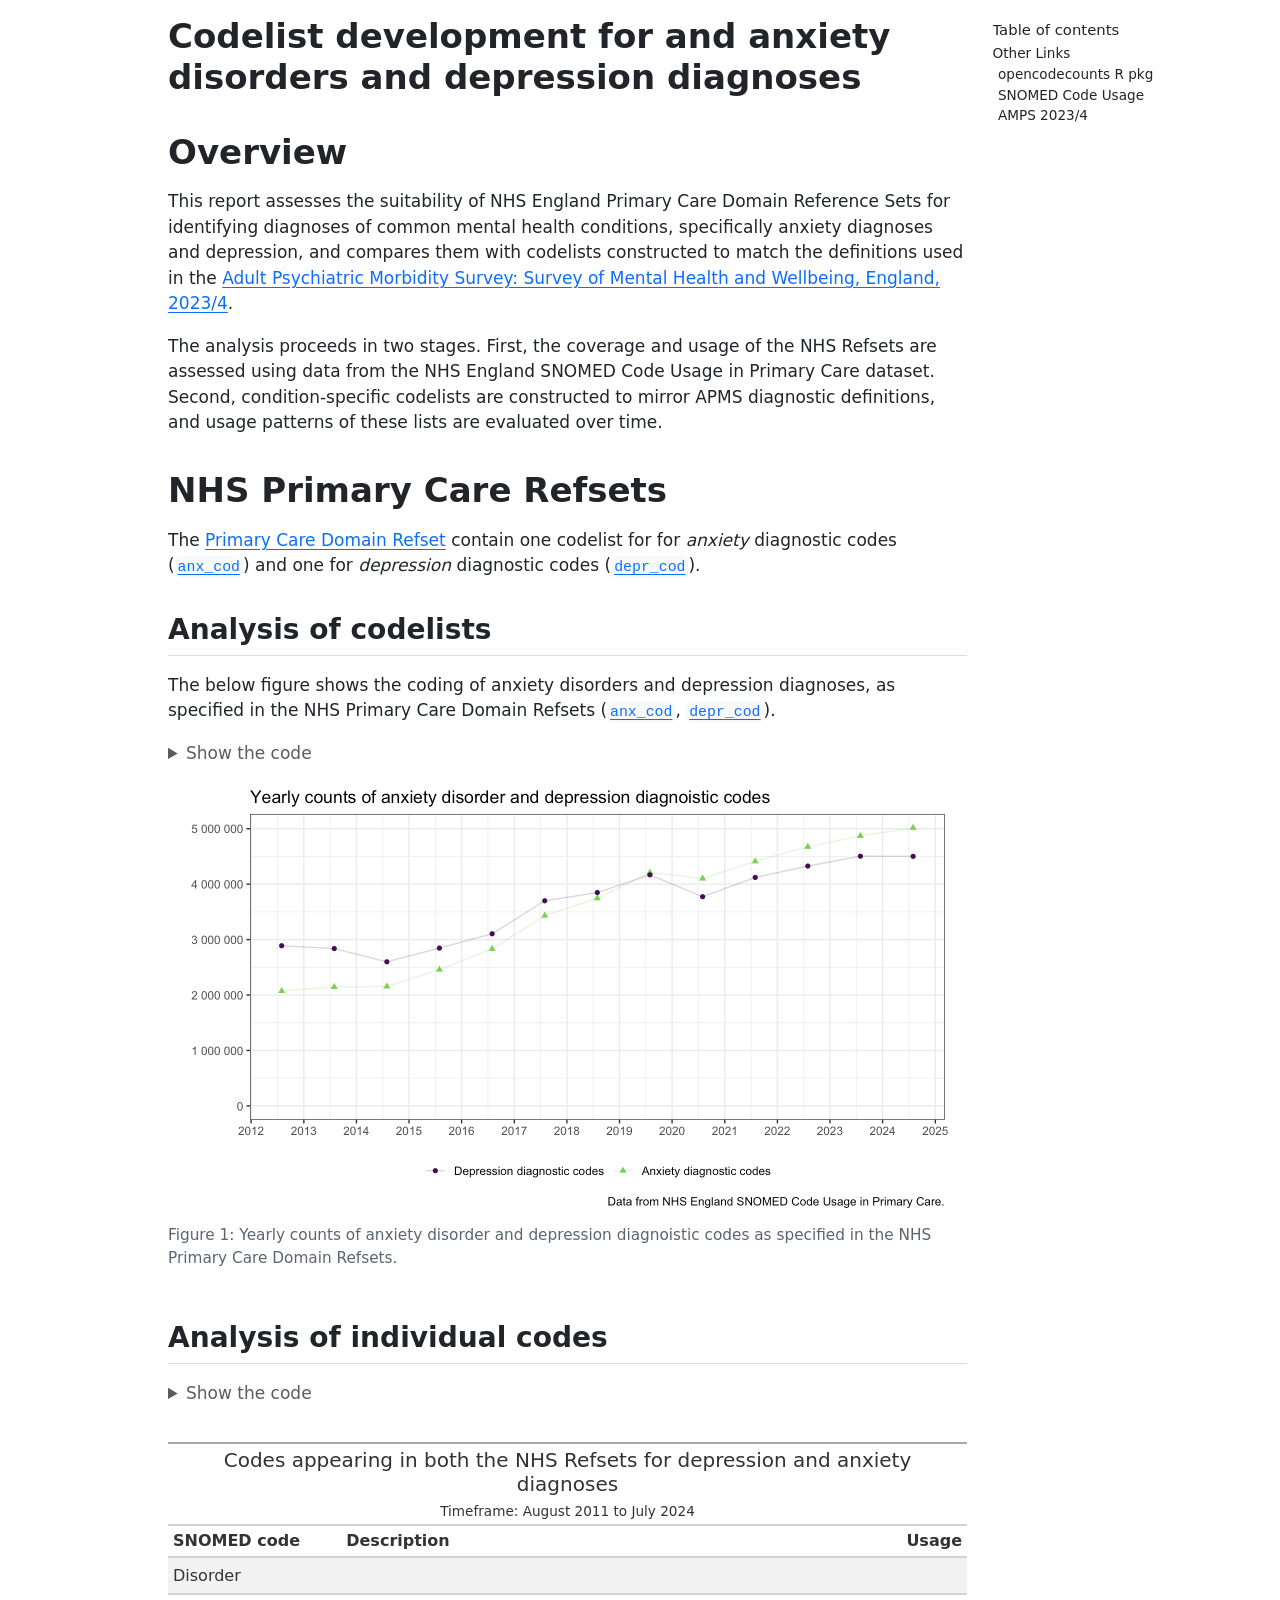
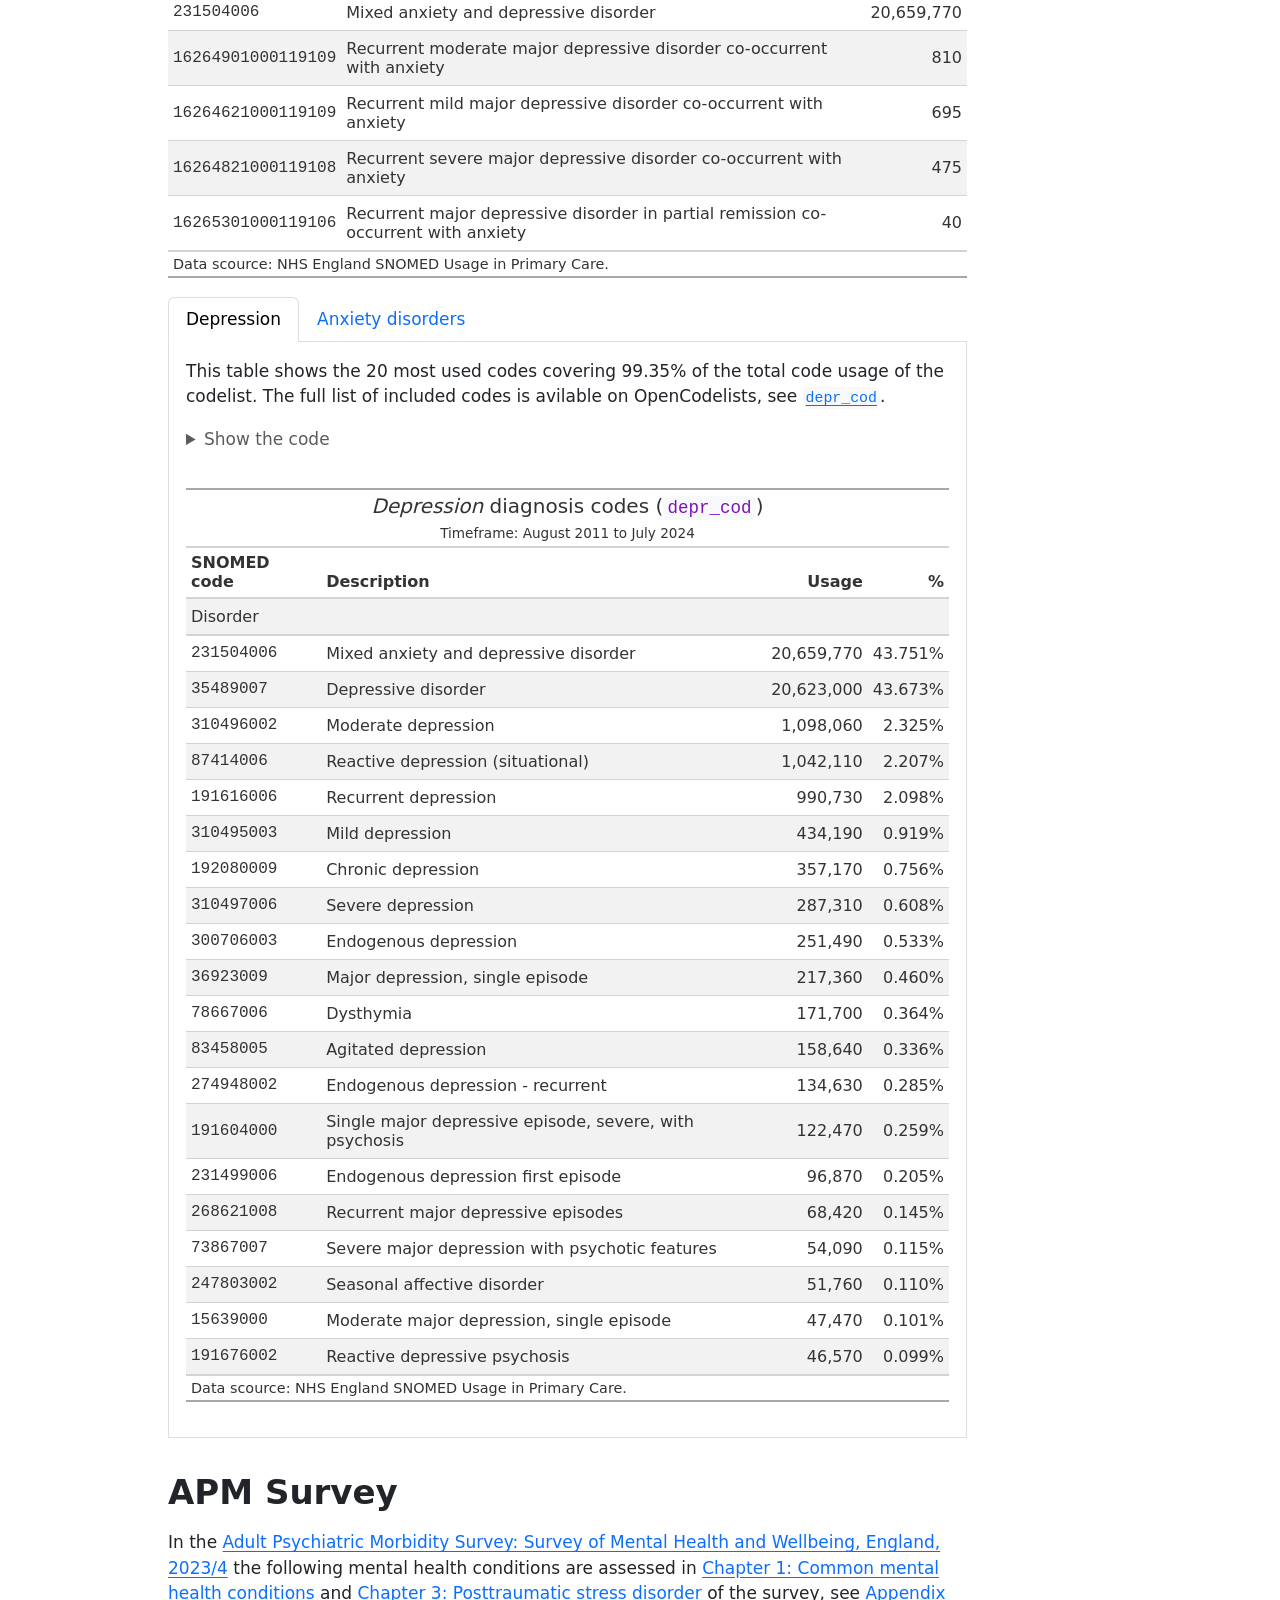
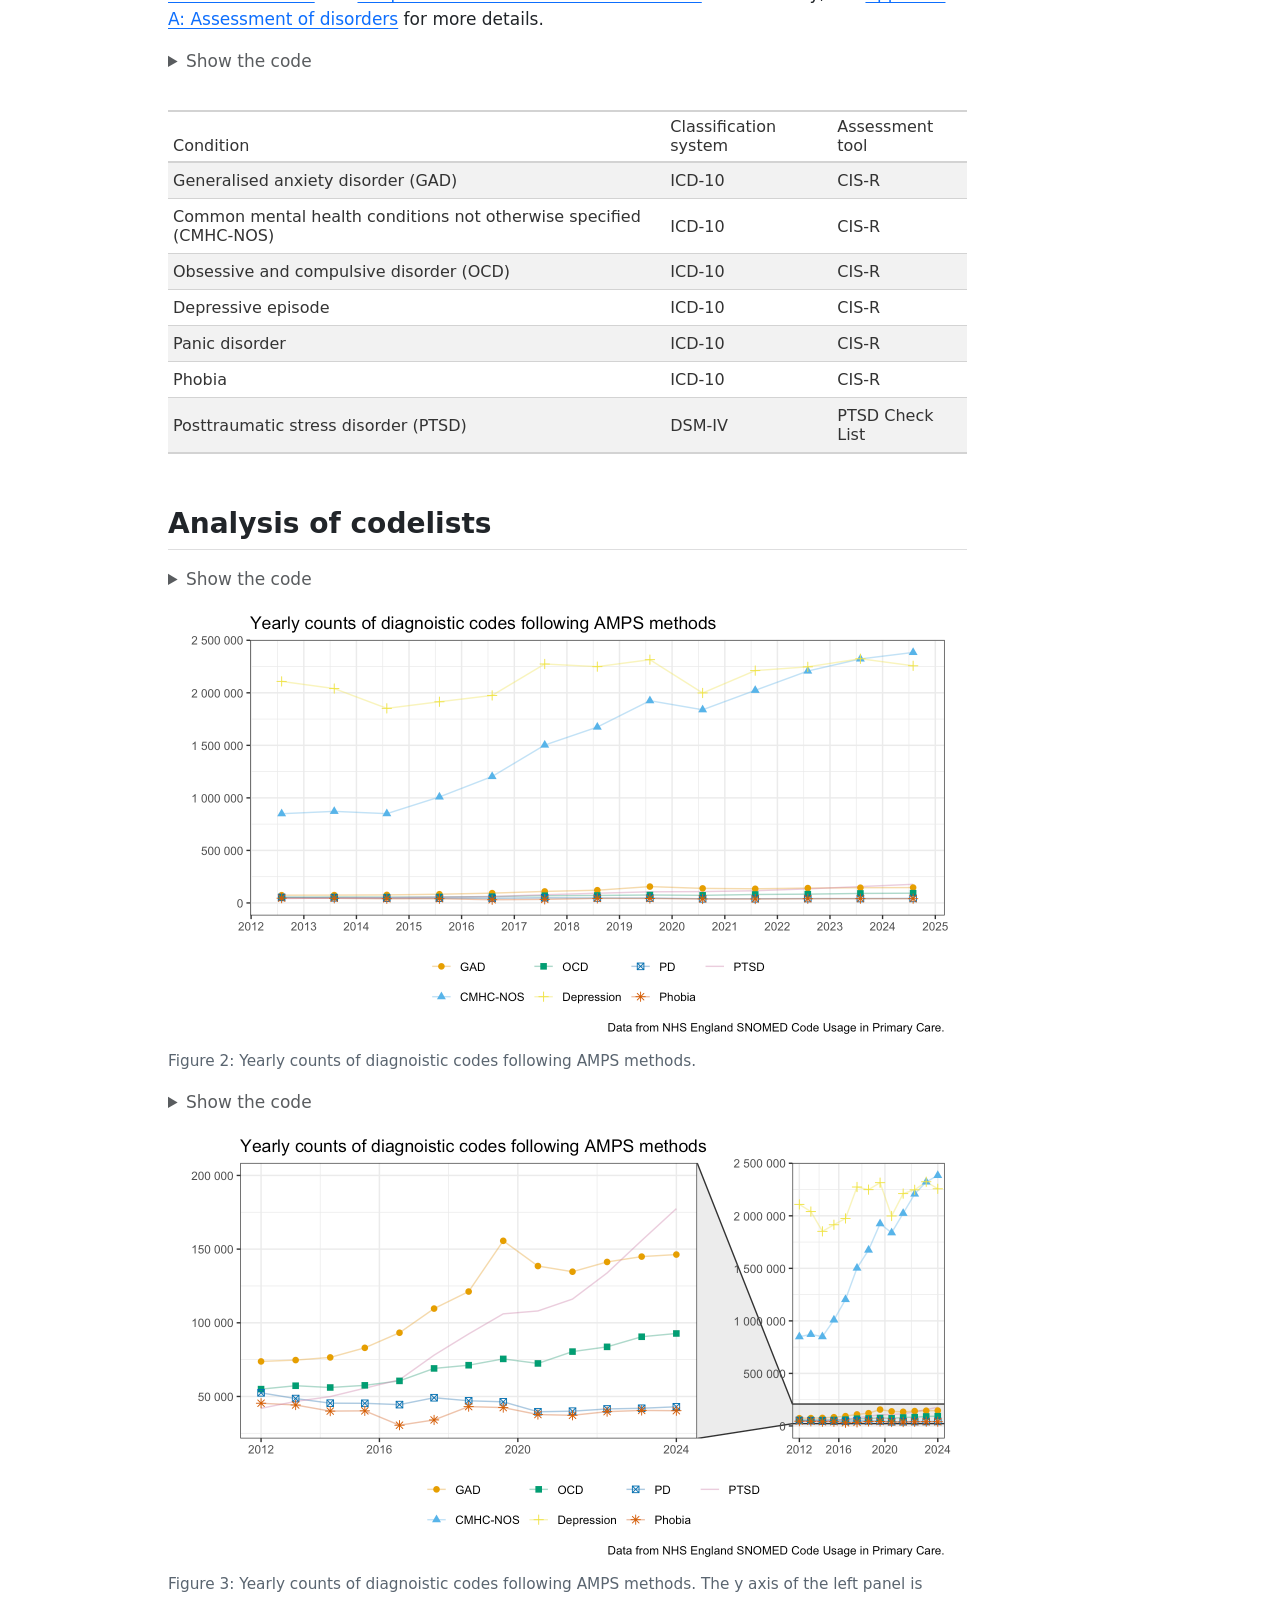
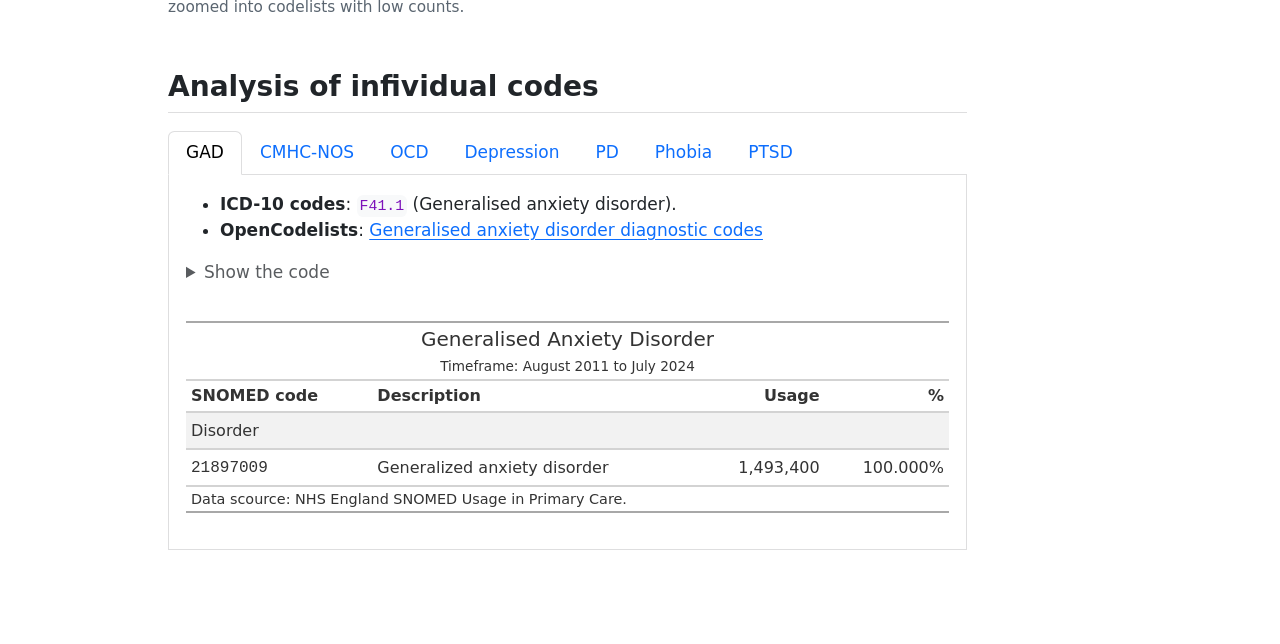
==== commit 173da8a6: "Built site for gh-pages" ====
--- a/anx_dep_dx_cod_devel.html
+++ b/anx_dep_dx_cod_devel.html
@@ -81,7 +81,8 @@
     <h2 id="toc-title">Table of contents</h2>
    
   <ul class="collapse">
-  <li><a href="#nhs-primary-care-refsets" id="toc-nhs-primary-care-refsets" class="nav-link active" data-scroll-target="#nhs-primary-care-refsets">NHS Primary Care Refsets</a>
+  <li><a href="#overview" id="toc-overview" class="nav-link active" data-scroll-target="#overview">Overview</a></li>
+  <li><a href="#nhs-primary-care-refsets" id="toc-nhs-primary-care-refsets" class="nav-link" data-scroll-target="#nhs-primary-care-refsets">NHS Primary Care Refsets</a>
   <ul class="collapse">
   <li><a href="#analysis-of-codelists" id="toc-analysis-of-codelists" class="nav-link" data-scroll-target="#analysis-of-codelists">Analysis of codelists</a></li>
   <li><a href="#analysis-of-individual-codes" id="toc-analysis-of-individual-codes" class="nav-link" data-scroll-target="#analysis-of-individual-codes">Analysis of individual codes</a></li>
@@ -92,7 +93,7 @@
   <li><a href="#analysis-of-infividual-codes" id="toc-analysis-of-infividual-codes" class="nav-link" data-scroll-target="#analysis-of-infividual-codes">Analysis of infividual codes</a></li>
   </ul></li>
   </ul>
-<div class="quarto-other-links"><h2>Other Links</h2><ul><li><a href="https://bennettoxford.github.io/opencodecounts/"><i class="bi bi-link-45deg"></i>opencodecounts R pkg</a></li><li><a href="https://digital.nhs.uk/data-and-information/publications/statistical/mi-snomed-code-usage-in-primary-care"><i class="bi bi-link-45deg"></i>SNOMED Code Usage</a></li></ul></div></nav>
+<div class="quarto-other-links"><h2>Other Links</h2><ul><li><a href="https://bennettoxford.github.io/opencodecounts/"><i class="bi bi-link-45deg"></i>opencodecounts R pkg</a></li><li><a href="https://digital.nhs.uk/data-and-information/publications/statistical/mi-snomed-code-usage-in-primary-care"><i class="bi bi-link-45deg"></i>SNOMED Code Usage</a></li><li><a href="https://digital.nhs.uk/data-and-information/publications/statistical/adult-psychiatric-morbidity-survey/survey-of-mental-health-and-wellbeing-england-2023-24"><i class="bi bi-link-45deg"></i>AMPS 2023/4</a></li></ul></div></nav>
 </div>
 <main class="content" id="quarto-document-content">
 
@@ -115,6 +116,11 @@
 </header>
 
 
+<section id="overview" class="level1">
+<h1>Overview</h1>
+<p>This report assesses the suitability of NHS England Primary Care Domain Reference Sets for identifying diagnoses of common mental health conditions, specifically anxiety diagnoses and depression, and compares them with codelists constructed to match the definitions used in the <a href="https://digital.nhs.uk/data-and-information/publications/statistical/adult-psychiatric-morbidity-survey/survey-of-mental-health-and-wellbeing-england-2023-24">Adult Psychiatric Morbidity Survey: Survey of Mental Health and Wellbeing, England, 2023/4</a>.</p>
+<p>The analysis proceeds in two stages. First, the coverage and usage of the NHS Refsets are assessed using data from the NHS England SNOMED Code Usage in Primary Care dataset. Second, condition-specific codelists are constructed to mirror APMS diagnostic definitions, and usage patterns of these lists are evaluated over time.</p>
+</section>
 <section id="nhs-primary-care-refsets" class="level1">
 <h1>NHS Primary Care Refsets</h1>
 <p>The <a href="https://digital.nhs.uk/data-and-information/data-collections-and-data-sets/data-collections/quality-and-outcomes-framework-qof/quality-and-outcome-framework-qof-business-rules/primary-care-domain-reference-set-portal">Primary Care Domain Refset</a> contain one codelist for for <em>anxiety</em> diagnostic codes (<a href="https://www.opencodelists.org/codelist/nhsd-primary-care-domain-refsets/anxiety-diagnostic-codes/20241205/"><code>anx_cod</code></a>) and one for <em>depression</em> diagnostic codes (<a href="https://www.opencodelists.org/codelist/nhsd-primary-care-domain-refsets/depr_cod/20241205/"><code>depr_cod</code></a>).</p>
@@ -196,6 +202,526 @@
 </section>
 <section id="analysis-of-individual-codes" class="level2">
 <h2 class="anchored" data-anchor-id="analysis-of-individual-codes">Analysis of individual codes</h2>
+<div class="cell">
+<details class="code-fold">
+<summary>Show the code</summary>
+<div class="sourceCode cell-code" id="cb2"><pre class="sourceCode r code-with-copy"><code class="sourceCode r"><span id="cb2-1"><a href="#cb2-1" aria-hidden="true" tabindex="-1"></a>overlap <span class="ot">&lt;-</span> <span class="fu">intersect</span>(depr_cod<span class="sc">$</span>code, anx_cod<span class="sc">$</span>code)</span>
+<span id="cb2-2"><a href="#cb2-2" aria-hidden="true" tabindex="-1"></a></span>
+<span id="cb2-3"><a href="#cb2-3" aria-hidden="true" tabindex="-1"></a>snomed_usage <span class="sc">|&gt;</span> </span>
+<span id="cb2-4"><a href="#cb2-4" aria-hidden="true" tabindex="-1"></a>  <span class="fu">filter</span>(snomed_code <span class="sc">%in%</span> overlap) <span class="sc">|&gt;</span> </span>
+<span id="cb2-5"><a href="#cb2-5" aria-hidden="true" tabindex="-1"></a>  <span class="fu">get_semantic_tag</span>() <span class="sc">|&gt;</span> </span>
+<span id="cb2-6"><a href="#cb2-6" aria-hidden="true" tabindex="-1"></a>  <span class="fu">summarise_code_counts</span>() <span class="sc">|&gt;</span> </span>
+<span id="cb2-7"><a href="#cb2-7" aria-hidden="true" tabindex="-1"></a>  <span class="fu">create_table_sem_tag</span>(</span>
+<span id="cb2-8"><a href="#cb2-8" aria-hidden="true" tabindex="-1"></a>    <span class="at">title =</span> <span class="fu">md</span>(<span class="st">"Codes appearing in both the NHS Refsets for depression and anxiety diagnoses"</span>),</span>
+<span id="cb2-9"><a href="#cb2-9" aria-hidden="true" tabindex="-1"></a>    <span class="at">subtitle =</span> <span class="st">"Timeframe: August 2011 to July 2024"</span></span>
+<span id="cb2-10"><a href="#cb2-10" aria-hidden="true" tabindex="-1"></a>  ) <span class="sc">|&gt;</span> </span>
+<span id="cb2-11"><a href="#cb2-11" aria-hidden="true" tabindex="-1"></a>  <span class="fu">cols_hide</span>(ratio_usage)</span></code><button title="Copy to Clipboard" class="code-copy-button"><i class="bi"></i></button></pre></div>
+</details>
+<div class="cell-output-display">
+<div id="fzqdacimth" style="padding-left:0px;padding-right:0px;padding-top:10px;padding-bottom:10px;overflow-x:auto;overflow-y:auto;width:auto;height:auto;">
+<style>#fzqdacimth table {
+  font-family: system-ui, 'Segoe UI', Roboto, Helvetica, Arial, sans-serif, 'Apple Color Emoji', 'Segoe UI Emoji', 'Segoe UI Symbol', 'Noto Color Emoji';
+  -webkit-font-smoothing: antialiased;
+  -moz-osx-font-smoothing: grayscale;
+}
+
+#fzqdacimth thead, #fzqdacimth tbody, #fzqdacimth tfoot, #fzqdacimth tr, #fzqdacimth td, #fzqdacimth th {
+  border-style: none;
+}
+
+#fzqdacimth p {
+  margin: 0;
+  padding: 0;
+}
+
+#fzqdacimth .gt_table {
+  display: table;
+  border-collapse: collapse;
+  line-height: normal;
+  margin-left: auto;
+  margin-right: auto;
+  color: #333333;
+  font-size: 16px;
+  font-weight: normal;
+  font-style: normal;
+  background-color: #FFFFFF;
+  width: 100%;
+  border-top-style: solid;
+  border-top-width: 2px;
+  border-top-color: #A8A8A8;
+  border-right-style: none;
+  border-right-width: 2px;
+  border-right-color: #D3D3D3;
+  border-bottom-style: solid;
+  border-bottom-width: 2px;
+  border-bottom-color: #A8A8A8;
+  border-left-style: none;
+  border-left-width: 2px;
+  border-left-color: #D3D3D3;
+}
+
+#fzqdacimth .gt_caption {
+  padding-top: 4px;
+  padding-bottom: 4px;
+}
+
+#fzqdacimth .gt_title {
+  color: #333333;
+  font-size: 125%;
+  font-weight: initial;
+  padding-top: 4px;
+  padding-bottom: 4px;
+  padding-left: 5px;
+  padding-right: 5px;
+  border-bottom-color: #FFFFFF;
+  border-bottom-width: 0;
+}
+
+#fzqdacimth .gt_subtitle {
+  color: #333333;
+  font-size: 85%;
+  font-weight: initial;
+  padding-top: 3px;
+  padding-bottom: 5px;
+  padding-left: 5px;
+  padding-right: 5px;
+  border-top-color: #FFFFFF;
+  border-top-width: 0;
+}
+
+#fzqdacimth .gt_heading {
+  background-color: #FFFFFF;
+  text-align: center;
+  border-bottom-color: #FFFFFF;
+  border-left-style: none;
+  border-left-width: 1px;
+  border-left-color: #D3D3D3;
+  border-right-style: none;
+  border-right-width: 1px;
+  border-right-color: #D3D3D3;
+}
+
+#fzqdacimth .gt_bottom_border {
+  border-bottom-style: solid;
+  border-bottom-width: 2px;
+  border-bottom-color: #D3D3D3;
+}
+
+#fzqdacimth .gt_col_headings {
+  border-top-style: solid;
+  border-top-width: 2px;
+  border-top-color: #D3D3D3;
+  border-bottom-style: solid;
+  border-bottom-width: 2px;
+  border-bottom-color: #D3D3D3;
+  border-left-style: none;
+  border-left-width: 1px;
+  border-left-color: #D3D3D3;
+  border-right-style: none;
+  border-right-width: 1px;
+  border-right-color: #D3D3D3;
+}
+
+#fzqdacimth .gt_col_heading {
+  color: #333333;
+  background-color: #FFFFFF;
+  font-size: 100%;
+  font-weight: normal;
+  text-transform: inherit;
+  border-left-style: none;
+  border-left-width: 1px;
+  border-left-color: #D3D3D3;
+  border-right-style: none;
+  border-right-width: 1px;
+  border-right-color: #D3D3D3;
+  vertical-align: bottom;
+  padding-top: 5px;
+  padding-bottom: 6px;
+  padding-left: 5px;
+  padding-right: 5px;
+  overflow-x: hidden;
+}
+
+#fzqdacimth .gt_column_spanner_outer {
+  color: #333333;
+  background-color: #FFFFFF;
+  font-size: 100%;
+  font-weight: normal;
+  text-transform: inherit;
+  padding-top: 0;
+  padding-bottom: 0;
+  padding-left: 4px;
+  padding-right: 4px;
+}
+
+#fzqdacimth .gt_column_spanner_outer:first-child {
+  padding-left: 0;
+}
+
+#fzqdacimth .gt_column_spanner_outer:last-child {
+  padding-right: 0;
+}
+
+#fzqdacimth .gt_column_spanner {
+  border-bottom-style: solid;
+  border-bottom-width: 2px;
+  border-bottom-color: #D3D3D3;
+  vertical-align: bottom;
+  padding-top: 5px;
+  padding-bottom: 5px;
+  overflow-x: hidden;
+  display: inline-block;
+  width: 100%;
+}
+
+#fzqdacimth .gt_spanner_row {
+  border-bottom-style: hidden;
+}
+
+#fzqdacimth .gt_group_heading {
+  padding-top: 8px;
+  padding-bottom: 8px;
+  padding-left: 5px;
+  padding-right: 5px;
+  color: #333333;
+  background-color: #FFFFFF;
+  font-size: 100%;
+  font-weight: initial;
+  text-transform: inherit;
+  border-top-style: solid;
+  border-top-width: 2px;
+  border-top-color: #D3D3D3;
+  border-bottom-style: solid;
+  border-bottom-width: 2px;
+  border-bottom-color: #D3D3D3;
+  border-left-style: none;
+  border-left-width: 1px;
+  border-left-color: #D3D3D3;
+  border-right-style: none;
+  border-right-width: 1px;
+  border-right-color: #D3D3D3;
+  vertical-align: middle;
+  text-align: left;
+}
+
+#fzqdacimth .gt_empty_group_heading {
+  padding: 0.5px;
+  color: #333333;
+  background-color: #FFFFFF;
+  font-size: 100%;
+  font-weight: initial;
+  border-top-style: solid;
+  border-top-width: 2px;
+  border-top-color: #D3D3D3;
+  border-bottom-style: solid;
+  border-bottom-width: 2px;
+  border-bottom-color: #D3D3D3;
+  vertical-align: middle;
+}
+
+#fzqdacimth .gt_from_md > :first-child {
+  margin-top: 0;
+}
+
+#fzqdacimth .gt_from_md > :last-child {
+  margin-bottom: 0;
+}
+
+#fzqdacimth .gt_row {
+  padding-top: 8px;
+  padding-bottom: 8px;
+  padding-left: 5px;
+  padding-right: 5px;
+  margin: 10px;
+  border-top-style: solid;
+  border-top-width: 1px;
+  border-top-color: #D3D3D3;
+  border-left-style: none;
+  border-left-width: 1px;
+  border-left-color: #D3D3D3;
+  border-right-style: none;
+  border-right-width: 1px;
+  border-right-color: #D3D3D3;
+  vertical-align: middle;
+  overflow-x: hidden;
+}
+
+#fzqdacimth .gt_stub {
+  color: #333333;
+  background-color: #FFFFFF;
+  font-size: 100%;
+  font-weight: initial;
+  text-transform: inherit;
+  border-right-style: solid;
+  border-right-width: 2px;
+  border-right-color: #D3D3D3;
+  padding-left: 5px;
+  padding-right: 5px;
+}
+
+#fzqdacimth .gt_stub_row_group {
+  color: #333333;
+  background-color: #FFFFFF;
+  font-size: 100%;
+  font-weight: initial;
+  text-transform: inherit;
+  border-right-style: solid;
+  border-right-width: 2px;
+  border-right-color: #D3D3D3;
+  padding-left: 5px;
+  padding-right: 5px;
+  vertical-align: top;
+}
+
+#fzqdacimth .gt_row_group_first td {
+  border-top-width: 2px;
+}
+
+#fzqdacimth .gt_row_group_first th {
+  border-top-width: 2px;
+}
+
+#fzqdacimth .gt_summary_row {
+  color: #333333;
+  background-color: #FFFFFF;
+  text-transform: inherit;
+  padding-top: 8px;
+  padding-bottom: 8px;
+  padding-left: 5px;
+  padding-right: 5px;
+}
+
+#fzqdacimth .gt_first_summary_row {
+  border-top-style: solid;
+  border-top-color: #D3D3D3;
+}
+
+#fzqdacimth .gt_first_summary_row.thick {
+  border-top-width: 2px;
+}
+
+#fzqdacimth .gt_last_summary_row {
+  padding-top: 8px;
+  padding-bottom: 8px;
+  padding-left: 5px;
+  padding-right: 5px;
+  border-bottom-style: solid;
+  border-bottom-width: 2px;
+  border-bottom-color: #D3D3D3;
+}
+
+#fzqdacimth .gt_grand_summary_row {
+  color: #333333;
+  background-color: #FFFFFF;
+  text-transform: inherit;
+  padding-top: 8px;
+  padding-bottom: 8px;
+  padding-left: 5px;
+  padding-right: 5px;
+}
+
+#fzqdacimth .gt_first_grand_summary_row {
+  padding-top: 8px;
+  padding-bottom: 8px;
+  padding-left: 5px;
+  padding-right: 5px;
+  border-top-style: double;
+  border-top-width: 6px;
+  border-top-color: #D3D3D3;
+}
+
+#fzqdacimth .gt_last_grand_summary_row_top {
+  padding-top: 8px;
+  padding-bottom: 8px;
+  padding-left: 5px;
+  padding-right: 5px;
+  border-bottom-style: double;
+  border-bottom-width: 6px;
+  border-bottom-color: #D3D3D3;
+}
+
+#fzqdacimth .gt_striped {
+  background-color: rgba(128, 128, 128, 0.05);
+}
+
+#fzqdacimth .gt_table_body {
+  border-top-style: solid;
+  border-top-width: 2px;
+  border-top-color: #D3D3D3;
+  border-bottom-style: solid;
+  border-bottom-width: 2px;
+  border-bottom-color: #D3D3D3;
+}
+
+#fzqdacimth .gt_footnotes {
+  color: #333333;
+  background-color: #FFFFFF;
+  border-bottom-style: none;
+  border-bottom-width: 2px;
+  border-bottom-color: #D3D3D3;
+  border-left-style: none;
+  border-left-width: 2px;
+  border-left-color: #D3D3D3;
+  border-right-style: none;
+  border-right-width: 2px;
+  border-right-color: #D3D3D3;
+}
+
+#fzqdacimth .gt_footnote {
+  margin: 0px;
+  font-size: 90%;
+  padding-top: 4px;
+  padding-bottom: 4px;
+  padding-left: 5px;
+  padding-right: 5px;
+}
+
+#fzqdacimth .gt_sourcenotes {
+  color: #333333;
+  background-color: #FFFFFF;
+  border-bottom-style: none;
+  border-bottom-width: 2px;
+  border-bottom-color: #D3D3D3;
+  border-left-style: none;
+  border-left-width: 2px;
+  border-left-color: #D3D3D3;
+  border-right-style: none;
+  border-right-width: 2px;
+  border-right-color: #D3D3D3;
+}
+
+#fzqdacimth .gt_sourcenote {
+  font-size: 90%;
+  padding-top: 4px;
+  padding-bottom: 4px;
+  padding-left: 5px;
+  padding-right: 5px;
+}
+
+#fzqdacimth .gt_left {
+  text-align: left;
+}
+
+#fzqdacimth .gt_center {
+  text-align: center;
+}
+
+#fzqdacimth .gt_right {
+  text-align: right;
+  font-variant-numeric: tabular-nums;
+}
+
+#fzqdacimth .gt_font_normal {
+  font-weight: normal;
+}
+
+#fzqdacimth .gt_font_bold {
+  font-weight: bold;
+}
+
+#fzqdacimth .gt_font_italic {
+  font-style: italic;
+}
+
+#fzqdacimth .gt_super {
+  font-size: 65%;
+}
+
+#fzqdacimth .gt_footnote_marks {
+  font-size: 75%;
+  vertical-align: 0.4em;
+  position: initial;
+}
+
+#fzqdacimth .gt_asterisk {
+  font-size: 100%;
+  vertical-align: 0;
+}
+
+#fzqdacimth .gt_indent_1 {
+  text-indent: 5px;
+}
+
+#fzqdacimth .gt_indent_2 {
+  text-indent: 10px;
+}
+
+#fzqdacimth .gt_indent_3 {
+  text-indent: 15px;
+}
+
+#fzqdacimth .gt_indent_4 {
+  text-indent: 20px;
+}
+
+#fzqdacimth .gt_indent_5 {
+  text-indent: 25px;
+}
+
+#fzqdacimth .katex-display {
+  display: inline-flex !important;
+  margin-bottom: 0.75em !important;
+}
+
+#fzqdacimth div.Reactable > div.rt-table > div.rt-thead > div.rt-tr.rt-tr-group-header > div.rt-th-group:after {
+  height: 0px !important;
+}
+</style>
+
+<table class="gt_table caption-top table table-sm table-striped small" data-quarto-postprocess="true" data-quarto-disable-processing="false" data-quarto-bootstrap="false">
+<thead>
+<tr class="gt_heading header">
+<th colspan="3" class="gt_heading gt_title gt_font_normal">Codes appearing in both the NHS Refsets for depression and anxiety diagnoses</th>
+</tr>
+<tr class="gt_heading even">
+<th colspan="3" class="gt_heading gt_subtitle gt_font_normal gt_bottom_border">Timeframe: August 2011 to July 2024</th>
+</tr>
+<tr class="gt_col_headings header">
+<th id="snomed_code" class="gt_col_heading gt_columns_bottom_border gt_left" data-quarto-table-cell-role="th" style="font-weight: bold" scope="col">SNOMED code</th>
+<th id="description_short" class="gt_col_heading gt_columns_bottom_border gt_left" data-quarto-table-cell-role="th" style="font-weight: bold" scope="col">Description</th>
+<th id="usage" class="gt_col_heading gt_columns_bottom_border gt_right" data-quarto-table-cell-role="th" style="font-weight: bold" scope="col">Usage</th>
+</tr>
+</thead>
+<tbody class="gt_table_body">
+<tr class="gt_group_heading_row odd">
+<td colspan="3" id="Disorder" class="gt_group_heading" data-quarto-table-cell-role="th" scope="colgroup">Disorder</td>
+</tr>
+<tr class="gt_row_group_first even">
+<td class="gt_row gt_left" headers="Disorder  snomed_code" style="font-family: 'Courier New'">231504006</td>
+<td class="gt_row gt_left" headers="Disorder  description_short">Mixed anxiety and depressive disorder</td>
+<td class="gt_row gt_right" headers="Disorder  usage">20,659,770</td>
+</tr>
+<tr class="odd">
+<td class="gt_row gt_left" headers="Disorder  snomed_code" style="font-family: 'Courier New'">16264901000119109</td>
+<td class="gt_row gt_left" headers="Disorder  description_short">Recurrent moderate major depressive disorder co-occurrent with anxiety</td>
+<td class="gt_row gt_right" headers="Disorder  usage">810</td>
+</tr>
+<tr class="even">
+<td class="gt_row gt_left" headers="Disorder  snomed_code" style="font-family: 'Courier New'">16264621000119109</td>
+<td class="gt_row gt_left" headers="Disorder  description_short">Recurrent mild major depressive disorder co-occurrent with anxiety</td>
+<td class="gt_row gt_right" headers="Disorder  usage">695</td>
+</tr>
+<tr class="odd">
+<td class="gt_row gt_left" headers="Disorder  snomed_code" style="font-family: 'Courier New'">16264821000119108</td>
+<td class="gt_row gt_left" headers="Disorder  description_short">Recurrent severe major depressive disorder co-occurrent with anxiety</td>
+<td class="gt_row gt_right" headers="Disorder  usage">475</td>
+</tr>
+<tr class="even">
+<td class="gt_row gt_left" headers="Disorder  snomed_code" style="font-family: 'Courier New'">16265301000119106</td>
+<td class="gt_row gt_left" headers="Disorder  description_short">Recurrent major depressive disorder in partial remission co-occurrent with anxiety</td>
+<td class="gt_row gt_right" headers="Disorder  usage">40</td>
+</tr>
+</tbody><tfoot class="gt_sourcenotes">
+<tr class="odd">
+<td colspan="3" class="gt_sourcenote">Data scource: NHS England SNOMED Usage in Primary Care.</td>
+</tr>
+</tfoot>
+
+</table>
+
+</div>
+</div>
+</div>
 <div class="tabset-margin-container"></div><div class="panel-tabset">
 <ul class="nav nav-tabs" role="tablist"><li class="nav-item" role="presentation"><a class="nav-link active" id="tabset-1-1-tab" data-bs-toggle="tab" data-bs-target="#tabset-1-1" role="tab" aria-controls="tabset-1-1" aria-selected="true" href="">Depression</a></li><li class="nav-item" role="presentation"><a class="nav-link" id="tabset-1-2-tab" data-bs-toggle="tab" data-bs-target="#tabset-1-2" role="tab" aria-controls="tabset-1-2" aria-selected="false" href="">Anxiety disorders</a></li></ul>
 <div class="tab-content">
@@ -204,38 +730,38 @@
 <div class="cell">
 <details class="code-fold">
 <summary>Show the code</summary>
-<div class="sourceCode cell-code" id="cb2"><pre class="sourceCode r code-with-copy"><code class="sourceCode r"><span id="cb2-1"><a href="#cb2-1" aria-hidden="true" tabindex="-1"></a><span class="co"># Display formatted table</span></span>
-<span id="cb2-2"><a href="#cb2-2" aria-hidden="true" tabindex="-1"></a>tab_depr_cod_counts <span class="ot">&lt;-</span> depr_cod_counts <span class="sc">|&gt;</span></span>
-<span id="cb2-3"><a href="#cb2-3" aria-hidden="true" tabindex="-1"></a>  <span class="fu">create_table_sem_tag</span>(</span>
-<span id="cb2-4"><a href="#cb2-4" aria-hidden="true" tabindex="-1"></a>    <span class="at">title =</span> <span class="fu">md</span>(<span class="st">"*Depression* diagnosis codes (`depr_cod`)"</span>),</span>
-<span id="cb2-5"><a href="#cb2-5" aria-hidden="true" tabindex="-1"></a>    <span class="at">subtitle =</span> <span class="st">"Timeframe: August 2011 to July 2024"</span></span>
-<span id="cb2-6"><a href="#cb2-6" aria-hidden="true" tabindex="-1"></a>    )</span>
-<span id="cb2-7"><a href="#cb2-7" aria-hidden="true" tabindex="-1"></a></span>
-<span id="cb2-8"><a href="#cb2-8" aria-hidden="true" tabindex="-1"></a><span class="fu">gtsave</span>(</span>
-<span id="cb2-9"><a href="#cb2-9" aria-hidden="true" tabindex="-1"></a>  tab_depr_cod_counts,</span>
-<span id="cb2-10"><a href="#cb2-10" aria-hidden="true" tabindex="-1"></a>  <span class="fu">here</span>(<span class="st">"output"</span>, <span class="st">"tables"</span>, <span class="st">"cod_devel"</span>, <span class="st">"dx"</span>, <span class="st">"tab_depr_cod_usage.png"</span>)</span>
-<span id="cb2-11"><a href="#cb2-11" aria-hidden="true" tabindex="-1"></a>  )</span>
-<span id="cb2-12"><a href="#cb2-12" aria-hidden="true" tabindex="-1"></a></span>
-<span id="cb2-13"><a href="#cb2-13" aria-hidden="true" tabindex="-1"></a>tab_depr_cod_counts</span></code><button title="Copy to Clipboard" class="code-copy-button"><i class="bi"></i></button></pre></div>
+<div class="sourceCode cell-code" id="cb3"><pre class="sourceCode r code-with-copy"><code class="sourceCode r"><span id="cb3-1"><a href="#cb3-1" aria-hidden="true" tabindex="-1"></a><span class="co"># Display formatted table</span></span>
+<span id="cb3-2"><a href="#cb3-2" aria-hidden="true" tabindex="-1"></a>tab_depr_cod_counts <span class="ot">&lt;-</span> depr_cod_counts <span class="sc">|&gt;</span></span>
+<span id="cb3-3"><a href="#cb3-3" aria-hidden="true" tabindex="-1"></a>  <span class="fu">create_table_sem_tag</span>(</span>
+<span id="cb3-4"><a href="#cb3-4" aria-hidden="true" tabindex="-1"></a>    <span class="at">title =</span> <span class="fu">md</span>(<span class="st">"*Depression* diagnosis codes (`depr_cod`)"</span>),</span>
+<span id="cb3-5"><a href="#cb3-5" aria-hidden="true" tabindex="-1"></a>    <span class="at">subtitle =</span> <span class="st">"Timeframe: August 2011 to July 2024"</span></span>
+<span id="cb3-6"><a href="#cb3-6" aria-hidden="true" tabindex="-1"></a>    )</span>
+<span id="cb3-7"><a href="#cb3-7" aria-hidden="true" tabindex="-1"></a></span>
+<span id="cb3-8"><a href="#cb3-8" aria-hidden="true" tabindex="-1"></a><span class="fu">gtsave</span>(</span>
+<span id="cb3-9"><a href="#cb3-9" aria-hidden="true" tabindex="-1"></a>  tab_depr_cod_counts,</span>
+<span id="cb3-10"><a href="#cb3-10" aria-hidden="true" tabindex="-1"></a>  <span class="fu">here</span>(<span class="st">"output"</span>, <span class="st">"tables"</span>, <span class="st">"cod_devel"</span>, <span class="st">"dx"</span>, <span class="st">"tab_depr_cod_usage.png"</span>)</span>
+<span id="cb3-11"><a href="#cb3-11" aria-hidden="true" tabindex="-1"></a>  )</span>
+<span id="cb3-12"><a href="#cb3-12" aria-hidden="true" tabindex="-1"></a></span>
+<span id="cb3-13"><a href="#cb3-13" aria-hidden="true" tabindex="-1"></a>tab_depr_cod_counts</span></code><button title="Copy to Clipboard" class="code-copy-button"><i class="bi"></i></button></pre></div>
 </details>
 <div class="cell-output-display">
-<div id="akcrsgzlhp" style="padding-left:0px;padding-right:0px;padding-top:10px;padding-bottom:10px;overflow-x:auto;overflow-y:auto;width:auto;height:auto;">
-<style>#akcrsgzlhp table {
+<div id="uugxiechnf" style="padding-left:0px;padding-right:0px;padding-top:10px;padding-bottom:10px;overflow-x:auto;overflow-y:auto;width:auto;height:auto;">
+<style>#uugxiechnf table {
   font-family: system-ui, 'Segoe UI', Roboto, Helvetica, Arial, sans-serif, 'Apple Color Emoji', 'Segoe UI Emoji', 'Segoe UI Symbol', 'Noto Color Emoji';
   -webkit-font-smoothing: antialiased;
   -moz-osx-font-smoothing: grayscale;
 }
 
-#akcrsgzlhp thead, #akcrsgzlhp tbody, #akcrsgzlhp tfoot, #akcrsgzlhp tr, #akcrsgzlhp td, #akcrsgzlhp th {
+#uugxiechnf thead, #uugxiechnf tbody, #uugxiechnf tfoot, #uugxiechnf tr, #uugxiechnf td, #uugxiechnf th {
   border-style: none;
 }
 
-#akcrsgzlhp p {
+#uugxiechnf p {
   margin: 0;
   padding: 0;
 }
 
-#akcrsgzlhp .gt_table {
+#uugxiechnf .gt_table {
   display: table;
   border-collapse: collapse;
   line-height: normal;
@@ -261,12 +787,12 @@
   border-left-color: #D3D3D3;
 }
 
-#akcrsgzlhp .gt_caption {
+#uugxiechnf .gt_caption {
   padding-top: 4px;
   padding-bottom: 4px;
 }
 
-#akcrsgzlhp .gt_title {
+#uugxiechnf .gt_title {
   color: #333333;
   font-size: 125%;
   font-weight: initial;
@@ -278,7 +804,7 @@
   border-bottom-width: 0;
 }
 
-#akcrsgzlhp .gt_subtitle {
+#uugxiechnf .gt_subtitle {
   color: #333333;
   font-size: 85%;
   font-weight: initial;
@@ -290,7 +816,7 @@
   border-top-width: 0;
 }
 
-#akcrsgzlhp .gt_heading {
+#uugxiechnf .gt_heading {
   background-color: #FFFFFF;
   text-align: center;
   border-bottom-color: #FFFFFF;
@@ -302,13 +828,13 @@
   border-right-color: #D3D3D3;
 }
 
-#akcrsgzlhp .gt_bottom_border {
-  border-bottom-style: solid;
-  border-bottom-width: 2px;
-  border-bottom-color: #D3D3D3;
-}
-
-#akcrsgzlhp .gt_col_headings {
+#uugxiechnf .gt_bottom_border {
+  border-bottom-style: solid;
+  border-bottom-width: 2px;
+  border-bottom-color: #D3D3D3;
+}
+
+#uugxiechnf .gt_col_headings {
   border-top-style: solid;
   border-top-width: 2px;
   border-top-color: #D3D3D3;
@@ -323,7 +849,7 @@
   border-right-color: #D3D3D3;
 }
 
-#akcrsgzlhp .gt_col_heading {
+#uugxiechnf .gt_col_heading {
   color: #333333;
   background-color: #FFFFFF;
   font-size: 100%;
@@ -343,7 +869,7 @@
   overflow-x: hidden;
 }
 
-#akcrsgzlhp .gt_column_spanner_outer {
+#uugxiechnf .gt_column_spanner_outer {
   color: #333333;
   background-color: #FFFFFF;
   font-size: 100%;
@@ -355,15 +881,15 @@
   padding-right: 4px;
 }
 
-#akcrsgzlhp .gt_column_spanner_outer:first-child {
+#uugxiechnf .gt_column_spanner_outer:first-child {
   padding-left: 0;
 }
 
-#akcrsgzlhp .gt_column_spanner_outer:last-child {
+#uugxiechnf .gt_column_spanner_outer:last-child {
   padding-right: 0;
 }
 
-#akcrsgzlhp .gt_column_spanner {
+#uugxiechnf .gt_column_spanner {
   border-bottom-style: solid;
   border-bottom-width: 2px;
   border-bottom-color: #D3D3D3;
@@ -375,11 +901,11 @@
   width: 100%;
 }
 
-#akcrsgzlhp .gt_spanner_row {
+#uugxiechnf .gt_spanner_row {
   border-bottom-style: hidden;
 }
 
-#akcrsgzlhp .gt_group_heading {
+#uugxiechnf .gt_group_heading {
   padding-top: 8px;
   padding-bottom: 8px;
   padding-left: 5px;
@@ -405,7 +931,7 @@
   text-align: left;
 }
 
-#akcrsgzlhp .gt_empty_group_heading {
+#uugxiechnf .gt_empty_group_heading {
   padding: 0.5px;
   color: #333333;
   background-color: #FFFFFF;
@@ -420,15 +946,15 @@
   vertical-align: middle;
 }
 
-#akcrsgzlhp .gt_from_md > :first-child {
+#uugxiechnf .gt_from_md > :first-child {
   margin-top: 0;
 }
 
-#akcrsgzlhp .gt_from_md > :last-child {
+#uugxiechnf .gt_from_md > :last-child {
   margin-bottom: 0;
 }
 
-#akcrsgzlhp .gt_row {
+#uugxiechnf .gt_row {
   padding-top: 8px;
   padding-bottom: 8px;
   padding-left: 5px;
@@ -447,7 +973,7 @@
   overflow-x: hidden;
 }
 
-#akcrsgzlhp .gt_stub {
+#uugxiechnf .gt_stub {
   color: #333333;
   background-color: #FFFFFF;
   font-size: 100%;
@@ -460,7 +986,7 @@
   padding-right: 5px;
 }
 
-#akcrsgzlhp .gt_stub_row_group {
+#uugxiechnf .gt_stub_row_group {
   color: #333333;
   background-color: #FFFFFF;
   font-size: 100%;
@@ -474,54 +1000,54 @@
   vertical-align: top;
 }
 
-#akcrsgzlhp .gt_row_group_first td {
-  border-top-width: 2px;
-}
-
-#akcrsgzlhp .gt_row_group_first th {
-  border-top-width: 2px;
-}
-
-#akcrsgzlhp .gt_summary_row {
-  color: #333333;
-  background-color: #FFFFFF;
-  text-transform: inherit;
-  padding-top: 8px;
-  padding-bottom: 8px;
-  padding-left: 5px;
-  padding-right: 5px;
-}
-
-#akcrsgzlhp .gt_first_summary_row {
-  border-top-style: solid;
-  border-top-color: #D3D3D3;
-}
-
-#akcrsgzlhp .gt_first_summary_row.thick {
-  border-top-width: 2px;
-}
-
-#akcrsgzlhp .gt_last_summary_row {
-  padding-top: 8px;
-  padding-bottom: 8px;
-  padding-left: 5px;
-  padding-right: 5px;
-  border-bottom-style: solid;
-  border-bottom-width: 2px;
-  border-bottom-color: #D3D3D3;
-}
-
-#akcrsgzlhp .gt_grand_summary_row {
-  color: #333333;
-  background-color: #FFFFFF;
-  text-transform: inherit;
-  padding-top: 8px;
-  padding-bottom: 8px;
-  padding-left: 5px;
-  padding-right: 5px;
-}
-
-#akcrsgzlhp .gt_first_grand_summary_row {
+#uugxiechnf .gt_row_group_first td {
+  border-top-width: 2px;
+}
+
+#uugxiechnf .gt_row_group_first th {
+  border-top-width: 2px;
+}
+
+#uugxiechnf .gt_summary_row {
+  color: #333333;
+  background-color: #FFFFFF;
+  text-transform: inherit;
+  padding-top: 8px;
+  padding-bottom: 8px;
+  padding-left: 5px;
+  padding-right: 5px;
+}
+
+#uugxiechnf .gt_first_summary_row {
+  border-top-style: solid;
+  border-top-color: #D3D3D3;
+}
+
+#uugxiechnf .gt_first_summary_row.thick {
+  border-top-width: 2px;
+}
+
+#uugxiechnf .gt_last_summary_row {
+  padding-top: 8px;
+  padding-bottom: 8px;
+  padding-left: 5px;
+  padding-right: 5px;
+  border-bottom-style: solid;
+  border-bottom-width: 2px;
+  border-bottom-color: #D3D3D3;
+}
+
+#uugxiechnf .gt_grand_summary_row {
+  color: #333333;
+  background-color: #FFFFFF;
+  text-transform: inherit;
+  padding-top: 8px;
+  padding-bottom: 8px;
+  padding-left: 5px;
+  padding-right: 5px;
+}
+
+#uugxiechnf .gt_first_grand_summary_row {
   padding-top: 8px;
   padding-bottom: 8px;
   padding-left: 5px;
@@ -531,7 +1057,7 @@
   border-top-color: #D3D3D3;
 }
 
-#akcrsgzlhp .gt_last_grand_summary_row_top {
+#uugxiechnf .gt_last_grand_summary_row_top {
   padding-top: 8px;
   padding-bottom: 8px;
   padding-left: 5px;
@@ -541,20 +1067,20 @@
   border-bottom-color: #D3D3D3;
 }
 
-#akcrsgzlhp .gt_striped {
+#uugxiechnf .gt_striped {
   background-color: rgba(128, 128, 128, 0.05);
 }
 
-#akcrsgzlhp .gt_table_body {
-  border-top-style: solid;
-  border-top-width: 2px;
-  border-top-color: #D3D3D3;
-  border-bottom-style: solid;
-  border-bottom-width: 2px;
-  border-bottom-color: #D3D3D3;
-}
-
-#akcrsgzlhp .gt_footnotes {
+#uugxiechnf .gt_table_body {
+  border-top-style: solid;
+  border-top-width: 2px;
+  border-top-color: #D3D3D3;
+  border-bottom-style: solid;
+  border-bottom-width: 2px;
+  border-bottom-color: #D3D3D3;
+}
+
+#uugxiechnf .gt_footnotes {
   color: #333333;
   background-color: #FFFFFF;
   border-bottom-style: none;
@@ -568,7 +1094,7 @@
   border-right-color: #D3D3D3;
 }
 
-#akcrsgzlhp .gt_footnote {
+#uugxiechnf .gt_footnote {
   margin: 0px;
   font-size: 90%;
   padding-top: 4px;
@@ -577,7 +1103,7 @@
   padding-right: 5px;
 }
 
-#akcrsgzlhp .gt_sourcenotes {
+#uugxiechnf .gt_sourcenotes {
   color: #333333;
   background-color: #FFFFFF;
   border-bottom-style: none;
@@ -591,7 +1117,7 @@
   border-right-color: #D3D3D3;
 }
 
-#akcrsgzlhp .gt_sourcenote {
+#uugxiechnf .gt_sourcenote {
   font-size: 90%;
   padding-top: 4px;
   padding-bottom: 4px;
@@ -599,72 +1125,72 @@
   padding-right: 5px;
 }
 
-#akcrsgzlhp .gt_left {
+#uugxiechnf .gt_left {
   text-align: left;
 }
 
-#akcrsgzlhp .gt_center {
+#uugxiechnf .gt_center {
   text-align: center;
 }
 
-#akcrsgzlhp .gt_right {
+#uugxiechnf .gt_right {
   text-align: right;
   font-variant-numeric: tabular-nums;
 }
 
-#akcrsgzlhp .gt_font_normal {
+#uugxiechnf .gt_font_normal {
   font-weight: normal;
 }
 
-#akcrsgzlhp .gt_font_bold {
+#uugxiechnf .gt_font_bold {
   font-weight: bold;
 }
 
-#akcrsgzlhp .gt_font_italic {
+#uugxiechnf .gt_font_italic {
   font-style: italic;
 }
 
-#akcrsgzlhp .gt_super {
+#uugxiechnf .gt_super {
   font-size: 65%;
 }
 
-#akcrsgzlhp .gt_footnote_marks {
+#uugxiechnf .gt_footnote_marks {
   font-size: 75%;
   vertical-align: 0.4em;
   position: initial;
 }
 
-#akcrsgzlhp .gt_asterisk {
+#uugxiechnf .gt_asterisk {
   font-size: 100%;
   vertical-align: 0;
 }
 
-#akcrsgzlhp .gt_indent_1 {
+#uugxiechnf .gt_indent_1 {
   text-indent: 5px;
 }
 
-#akcrsgzlhp .gt_indent_2 {
+#uugxiechnf .gt_indent_2 {
   text-indent: 10px;
 }
 
-#akcrsgzlhp .gt_indent_3 {
+#uugxiechnf .gt_indent_3 {
   text-indent: 15px;
 }
 
-#akcrsgzlhp .gt_indent_4 {
+#uugxiechnf .gt_indent_4 {
   text-indent: 20px;
 }
 
-#akcrsgzlhp .gt_indent_5 {
+#uugxiechnf .gt_indent_5 {
   text-indent: 25px;
 }
 
-#akcrsgzlhp .katex-display {
+#uugxiechnf .katex-display {
   display: inline-flex !important;
   margin-bottom: 0.75em !important;
 }
 
-#akcrsgzlhp div.Reactable > div.rt-table > div.rt-thead > div.rt-tr.rt-tr-group-header > div.rt-th-group:after {
+#uugxiechnf div.Reactable > div.rt-table > div.rt-thead > div.rt-tr.rt-tr-group-header > div.rt-th-group:after {
   height: 0px !important;
 }
 </style>
@@ -691,121 +1217,121 @@
 <tr class="gt_row_group_first even">
 <td class="gt_row gt_left" headers="Disorder  snomed_code" style="font-family: 'Courier New'">231504006</td>
 <td class="gt_row gt_left" headers="Disorder  description_short">Mixed anxiety and depressive disorder</td>
-<td class="gt_row gt_right" headers="Disorder  usage">20659770</td>
+<td class="gt_row gt_right" headers="Disorder  usage">20,659,770</td>
 <td class="gt_row gt_right" headers="Disorder  ratio_usage">43.751%</td>
 </tr>
 <tr class="odd">
 <td class="gt_row gt_left" headers="Disorder  snomed_code" style="font-family: 'Courier New'">35489007</td>
 <td class="gt_row gt_left" headers="Disorder  description_short">Depressive disorder</td>
-<td class="gt_row gt_right" headers="Disorder  usage">20623000</td>
+<td class="gt_row gt_right" headers="Disorder  usage">20,623,000</td>
 <td class="gt_row gt_right" headers="Disorder  ratio_usage">43.673%</td>
 </tr>
 <tr class="even">
 <td class="gt_row gt_left" headers="Disorder  snomed_code" style="font-family: 'Courier New'">310496002</td>
 <td class="gt_row gt_left" headers="Disorder  description_short">Moderate depression</td>
-<td class="gt_row gt_right" headers="Disorder  usage">1098060</td>
+<td class="gt_row gt_right" headers="Disorder  usage">1,098,060</td>
 <td class="gt_row gt_right" headers="Disorder  ratio_usage">2.325%</td>
 </tr>
 <tr class="odd">
 <td class="gt_row gt_left" headers="Disorder  snomed_code" style="font-family: 'Courier New'">87414006</td>
 <td class="gt_row gt_left" headers="Disorder  description_short">Reactive depression (situational)</td>
-<td class="gt_row gt_right" headers="Disorder  usage">1042110</td>
+<td class="gt_row gt_right" headers="Disorder  usage">1,042,110</td>
 <td class="gt_row gt_right" headers="Disorder  ratio_usage">2.207%</td>
 </tr>
 <tr class="even">
 <td class="gt_row gt_left" headers="Disorder  snomed_code" style="font-family: 'Courier New'">191616006</td>
 <td class="gt_row gt_left" headers="Disorder  description_short">Recurrent depression</td>
-<td class="gt_row gt_right" headers="Disorder  usage">990730</td>
+<td class="gt_row gt_right" headers="Disorder  usage">990,730</td>
 <td class="gt_row gt_right" headers="Disorder  ratio_usage">2.098%</td>
 </tr>
 <tr class="odd">
 <td class="gt_row gt_left" headers="Disorder  snomed_code" style="font-family: 'Courier New'">310495003</td>
 <td class="gt_row gt_left" headers="Disorder  description_short">Mild depression</td>
-<td class="gt_row gt_right" headers="Disorder  usage">434190</td>
+<td class="gt_row gt_right" headers="Disorder  usage">434,190</td>
 <td class="gt_row gt_right" headers="Disorder  ratio_usage">0.919%</td>
 </tr>
 <tr class="even">
 <td class="gt_row gt_left" headers="Disorder  snomed_code" style="font-family: 'Courier New'">192080009</td>
 <td class="gt_row gt_left" headers="Disorder  description_short">Chronic depression</td>
-<td class="gt_row gt_right" headers="Disorder  usage">357170</td>
+<td class="gt_row gt_right" headers="Disorder  usage">357,170</td>
 <td class="gt_row gt_right" headers="Disorder  ratio_usage">0.756%</td>
 </tr>
 <tr class="odd">
 <td class="gt_row gt_left" headers="Disorder  snomed_code" style="font-family: 'Courier New'">310497006</td>
 <td class="gt_row gt_left" headers="Disorder  description_short">Severe depression</td>
-<td class="gt_row gt_right" headers="Disorder  usage">287310</td>
+<td class="gt_row gt_right" headers="Disorder  usage">287,310</td>
 <td class="gt_row gt_right" headers="Disorder  ratio_usage">0.608%</td>
 </tr>
 <tr class="even">
 <td class="gt_row gt_left" headers="Disorder  snomed_code" style="font-family: 'Courier New'">300706003</td>
 <td class="gt_row gt_left" headers="Disorder  description_short">Endogenous depression</td>
-<td class="gt_row gt_right" headers="Disorder  usage">251490</td>
+<td class="gt_row gt_right" headers="Disorder  usage">251,490</td>
 <td class="gt_row gt_right" headers="Disorder  ratio_usage">0.533%</td>
 </tr>
 <tr class="odd">
 <td class="gt_row gt_left" headers="Disorder  snomed_code" style="font-family: 'Courier New'">36923009</td>
 <td class="gt_row gt_left" headers="Disorder  description_short">Major depression, single episode</td>
-<td class="gt_row gt_right" headers="Disorder  usage">217360</td>
+<td class="gt_row gt_right" headers="Disorder  usage">217,360</td>
 <td class="gt_row gt_right" headers="Disorder  ratio_usage">0.460%</td>
 </tr>
 <tr class="even">
 <td class="gt_row gt_left" headers="Disorder  snomed_code" style="font-family: 'Courier New'">78667006</td>
 <td class="gt_row gt_left" headers="Disorder  description_short">Dysthymia</td>
-<td class="gt_row gt_right" headers="Disorder  usage">171700</td>
+<td class="gt_row gt_right" headers="Disorder  usage">171,700</td>
 <td class="gt_row gt_right" headers="Disorder  ratio_usage">0.364%</td>
 </tr>
 <tr class="odd">
 <td class="gt_row gt_left" headers="Disorder  snomed_code" style="font-family: 'Courier New'">83458005</td>
 <td class="gt_row gt_left" headers="Disorder  description_short">Agitated depression</td>
-<td class="gt_row gt_right" headers="Disorder  usage">158640</td>
+<td class="gt_row gt_right" headers="Disorder  usage">158,640</td>
 <td class="gt_row gt_right" headers="Disorder  ratio_usage">0.336%</td>
 </tr>
 <tr class="even">
 <td class="gt_row gt_left" headers="Disorder  snomed_code" style="font-family: 'Courier New'">274948002</td>
 <td class="gt_row gt_left" headers="Disorder  description_short">Endogenous depression - recurrent</td>
-<td class="gt_row gt_right" headers="Disorder  usage">134630</td>
+<td class="gt_row gt_right" headers="Disorder  usage">134,630</td>
 <td class="gt_row gt_right" headers="Disorder  ratio_usage">0.285%</td>
 </tr>
 <tr class="odd">
 <td class="gt_row gt_left" headers="Disorder  snomed_code" style="font-family: 'Courier New'">191604000</td>
 <td class="gt_row gt_left" headers="Disorder  description_short">Single major depressive episode, severe, with psychosis</td>
-<td class="gt_row gt_right" headers="Disorder  usage">122470</td>
+<td class="gt_row gt_right" headers="Disorder  usage">122,470</td>
 <td class="gt_row gt_right" headers="Disorder  ratio_usage">0.259%</td>
 </tr>
 <tr class="even">
 <td class="gt_row gt_left" headers="Disorder  snomed_code" style="font-family: 'Courier New'">231499006</td>
 <td class="gt_row gt_left" headers="Disorder  description_short">Endogenous depression first episode</td>
-<td class="gt_row gt_right" headers="Disorder  usage">96870</td>
+<td class="gt_row gt_right" headers="Disorder  usage">96,870</td>
 <td class="gt_row gt_right" headers="Disorder  ratio_usage">0.205%</td>
 </tr>
 <tr class="odd">
 <td class="gt_row gt_left" headers="Disorder  snomed_code" style="font-family: 'Courier New'">268621008</td>
 <td class="gt_row gt_left" headers="Disorder  description_short">Recurrent major depressive episodes</td>
-<td class="gt_row gt_right" headers="Disorder  usage">68420</td>
+<td class="gt_row gt_right" headers="Disorder  usage">68,420</td>
 <td class="gt_row gt_right" headers="Disorder  ratio_usage">0.145%</td>
 </tr>
 <tr class="even">
 <td class="gt_row gt_left" headers="Disorder  snomed_code" style="font-family: 'Courier New'">73867007</td>
 <td class="gt_row gt_left" headers="Disorder  description_short">Severe major depression with psychotic features</td>
-<td class="gt_row gt_right" headers="Disorder  usage">54090</td>
+<td class="gt_row gt_right" headers="Disorder  usage">54,090</td>
 <td class="gt_row gt_right" headers="Disorder  ratio_usage">0.115%</td>
 </tr>
 <tr class="odd">
 <td class="gt_row gt_left" headers="Disorder  snomed_code" style="font-family: 'Courier New'">247803002</td>
 <td class="gt_row gt_left" headers="Disorder  description_short">Seasonal affective disorder</td>
-<td class="gt_row gt_right" headers="Disorder  usage">51760</td>
+<td class="gt_row gt_right" headers="Disorder  usage">51,760</td>
 <td class="gt_row gt_right" headers="Disorder  ratio_usage">0.110%</td>
 </tr>
 <tr class="even">
 <td class="gt_row gt_left" headers="Disorder  snomed_code" style="font-family: 'Courier New'">15639000</td>
 <td class="gt_row gt_left" headers="Disorder  description_short">Moderate major depression, single episode</td>
-<td class="gt_row gt_right" headers="Disorder  usage">47470</td>
+<td class="gt_row gt_right" headers="Disorder  usage">47,470</td>
 <td class="gt_row gt_right" headers="Disorder  ratio_usage">0.101%</td>
 </tr>
 <tr class="odd">
 <td class="gt_row gt_left" headers="Disorder  snomed_code" style="font-family: 'Courier New'">191676002</td>
 <td class="gt_row gt_left" headers="Disorder  description_short">Reactive depressive psychosis</td>
-<td class="gt_row gt_right" headers="Disorder  usage">46570</td>
+<td class="gt_row gt_right" headers="Disorder  usage">46,570</td>
 <td class="gt_row gt_right" headers="Disorder  ratio_usage">0.099%</td>
 </tr>
 </tbody><tfoot class="gt_sourcenotes">
@@ -825,38 +1351,38 @@
 <div class="cell">
 <details class="code-fold">
 <summary>Show the code</summary>
-<div class="sourceCode cell-code" id="cb3"><pre class="sourceCode r code-with-copy"><code class="sourceCode r"><span id="cb3-1"><a href="#cb3-1" aria-hidden="true" tabindex="-1"></a><span class="co"># Display formatted table</span></span>
-<span id="cb3-2"><a href="#cb3-2" aria-hidden="true" tabindex="-1"></a>tab_anx_cod_counts <span class="ot">&lt;-</span> anx_cod_counts <span class="sc">|&gt;</span></span>
-<span id="cb3-3"><a href="#cb3-3" aria-hidden="true" tabindex="-1"></a>  <span class="fu">create_table_sem_tag</span>(</span>
-<span id="cb3-4"><a href="#cb3-4" aria-hidden="true" tabindex="-1"></a>    <span class="at">title =</span> <span class="fu">md</span>(<span class="st">"*Anxiety* diagnosis codes (`anx_cod`)"</span>),</span>
-<span id="cb3-5"><a href="#cb3-5" aria-hidden="true" tabindex="-1"></a>    <span class="at">subtitle =</span> <span class="st">"Timeframe: August 2011 to July 2024"</span></span>
-<span id="cb3-6"><a href="#cb3-6" aria-hidden="true" tabindex="-1"></a>    )</span>
-<span id="cb3-7"><a href="#cb3-7" aria-hidden="true" tabindex="-1"></a></span>
-<span id="cb3-8"><a href="#cb3-8" aria-hidden="true" tabindex="-1"></a><span class="fu">gtsave</span>(</span>
-<span id="cb3-9"><a href="#cb3-9" aria-hidden="true" tabindex="-1"></a>  tab_anx_cod_counts,</span>
-<span id="cb3-10"><a href="#cb3-10" aria-hidden="true" tabindex="-1"></a>  <span class="fu">here</span>(<span class="st">"output"</span>, <span class="st">"tables"</span>, <span class="st">"cod_devel"</span>, <span class="st">"dx"</span>, <span class="st">"tab_anx_cod_usage.png"</span>)</span>
-<span id="cb3-11"><a href="#cb3-11" aria-hidden="true" tabindex="-1"></a>  )</span>
-<span id="cb3-12"><a href="#cb3-12" aria-hidden="true" tabindex="-1"></a></span>
-<span id="cb3-13"><a href="#cb3-13" aria-hidden="true" tabindex="-1"></a>tab_anx_cod_counts</span></code><button title="Copy to Clipboard" class="code-copy-button"><i class="bi"></i></button></pre></div>
+<div class="sourceCode cell-code" id="cb4"><pre class="sourceCode r code-with-copy"><code class="sourceCode r"><span id="cb4-1"><a href="#cb4-1" aria-hidden="true" tabindex="-1"></a><span class="co"># Display formatted table</span></span>
+<span id="cb4-2"><a href="#cb4-2" aria-hidden="true" tabindex="-1"></a>tab_anx_cod_counts <span class="ot">&lt;-</span> anx_cod_counts <span class="sc">|&gt;</span></span>
+<span id="cb4-3"><a href="#cb4-3" aria-hidden="true" tabindex="-1"></a>  <span class="fu">create_table_sem_tag</span>(</span>
+<span id="cb4-4"><a href="#cb4-4" aria-hidden="true" tabindex="-1"></a>    <span class="at">title =</span> <span class="fu">md</span>(<span class="st">"*Anxiety* diagnosis codes (`anx_cod`)"</span>),</span>
+<span id="cb4-5"><a href="#cb4-5" aria-hidden="true" tabindex="-1"></a>    <span class="at">subtitle =</span> <span class="st">"Timeframe: August 2011 to July 2024"</span></span>
+<span id="cb4-6"><a href="#cb4-6" aria-hidden="true" tabindex="-1"></a>    )</span>
+<span id="cb4-7"><a href="#cb4-7" aria-hidden="true" tabindex="-1"></a></span>
+<span id="cb4-8"><a href="#cb4-8" aria-hidden="true" tabindex="-1"></a><span class="fu">gtsave</span>(</span>
+<span id="cb4-9"><a href="#cb4-9" aria-hidden="true" tabindex="-1"></a>  tab_anx_cod_counts,</span>
+<span id="cb4-10"><a href="#cb4-10" aria-hidden="true" tabindex="-1"></a>  <span class="fu">here</span>(<span class="st">"output"</span>, <span class="st">"tables"</span>, <span class="st">"cod_devel"</span>, <span class="st">"dx"</span>, <span class="st">"tab_anx_cod_usage.png"</span>)</span>
+<span id="cb4-11"><a href="#cb4-11" aria-hidden="true" tabindex="-1"></a>  )</span>
+<span id="cb4-12"><a href="#cb4-12" aria-hidden="true" tabindex="-1"></a></span>
+<span id="cb4-13"><a href="#cb4-13" aria-hidden="true" tabindex="-1"></a>tab_anx_cod_counts</span></code><button title="Copy to Clipboard" class="code-copy-button"><i class="bi"></i></button></pre></div>
 </details>
 <div class="cell-output-display">
-<div id="cywdcxagjy" style="padding-left:0px;padding-right:0px;padding-top:10px;padding-bottom:10px;overflow-x:auto;overflow-y:auto;width:auto;height:auto;">
-<style>#cywdcxagjy table {
+<div id="kihvznyldw" style="padding-left:0px;padding-right:0px;padding-top:10px;padding-bottom:10px;overflow-x:auto;overflow-y:auto;width:auto;height:auto;">
+<style>#kihvznyldw table {
   font-family: system-ui, 'Segoe UI', Roboto, Helvetica, Arial, sans-serif, 'Apple Color Emoji', 'Segoe UI Emoji', 'Segoe UI Symbol', 'Noto Color Emoji';
   -webkit-font-smoothing: antialiased;
   -moz-osx-font-smoothing: grayscale;
 }
 
-#cywdcxagjy thead, #cywdcxagjy tbody, #cywdcxagjy tfoot, #cywdcxagjy tr, #cywdcxagjy td, #cywdcxagjy th {
+#kihvznyldw thead, #kihvznyldw tbody, #kihvznyldw tfoot, #kihvznyldw tr, #kihvznyldw td, #kihvznyldw th {
   border-style: none;
 }
 
-#cywdcxagjy p {
+#kihvznyldw p {
   margin: 0;
   padding: 0;
 }
 
-#cywdcxagjy .gt_table {
+#kihvznyldw .gt_table {
   display: table;
   border-collapse: collapse;
   line-height: normal;
@@ -882,12 +1408,12 @@
   border-left-color: #D3D3D3;
 }
 
-#cywdcxagjy .gt_caption {
+#kihvznyldw .gt_caption {
   padding-top: 4px;
   padding-bottom: 4px;
 }
 
-#cywdcxagjy .gt_title {
+#kihvznyldw .gt_title {
   color: #333333;
   font-size: 125%;
   font-weight: initial;
@@ -899,7 +1425,7 @@
   border-bottom-width: 0;
 }
 
-#cywdcxagjy .gt_subtitle {
+#kihvznyldw .gt_subtitle {
   color: #333333;
   font-size: 85%;
   font-weight: initial;
@@ -911,7 +1437,7 @@
   border-top-width: 0;
 }
 
-#cywdcxagjy .gt_heading {
+#kihvznyldw .gt_heading {
   background-color: #FFFFFF;
   text-align: center;
   border-bottom-color: #FFFFFF;
@@ -923,13 +1449,13 @@
   border-right-color: #D3D3D3;
 }
 
-#cywdcxagjy .gt_bottom_border {
-  border-bottom-style: solid;
-  border-bottom-width: 2px;
-  border-bottom-color: #D3D3D3;
-}
-
-#cywdcxagjy .gt_col_headings {
+#kihvznyldw .gt_bottom_border {
+  border-bottom-style: solid;
+  border-bottom-width: 2px;
+  border-bottom-color: #D3D3D3;
+}
+
+#kihvznyldw .gt_col_headings {
   border-top-style: solid;
   border-top-width: 2px;
   border-top-color: #D3D3D3;
@@ -944,7 +1470,7 @@
   border-right-color: #D3D3D3;
 }
 
-#cywdcxagjy .gt_col_heading {
+#kihvznyldw .gt_col_heading {
   color: #333333;
   background-color: #FFFFFF;
   font-size: 100%;
@@ -964,7 +1490,7 @@
   overflow-x: hidden;
 }
 
-#cywdcxagjy .gt_column_spanner_outer {
+#kihvznyldw .gt_column_spanner_outer {
   color: #333333;
   background-color: #FFFFFF;
   font-size: 100%;
@@ -976,15 +1502,15 @@
   padding-right: 4px;
 }
 
-#cywdcxagjy .gt_column_spanner_outer:first-child {
+#kihvznyldw .gt_column_spanner_outer:first-child {
   padding-left: 0;
 }
 
-#cywdcxagjy .gt_column_spanner_outer:last-child {
+#kihvznyldw .gt_column_spanner_outer:last-child {
   padding-right: 0;
 }
 
-#cywdcxagjy .gt_column_spanner {
+#kihvznyldw .gt_column_spanner {
   border-bottom-style: solid;
   border-bottom-width: 2px;
   border-bottom-color: #D3D3D3;
@@ -996,11 +1522,11 @@
   width: 100%;
 }
 
-#cywdcxagjy .gt_spanner_row {
+#kihvznyldw .gt_spanner_row {
   border-bottom-style: hidden;
 }
 
-#cywdcxagjy .gt_group_heading {
+#kihvznyldw .gt_group_heading {
   padding-top: 8px;
   padding-bottom: 8px;
   padding-left: 5px;
@@ -1026,7 +1552,7 @@
   text-align: left;
 }
 
-#cywdcxagjy .gt_empty_group_heading {
+#kihvznyldw .gt_empty_group_heading {
   padding: 0.5px;
   color: #333333;
   background-color: #FFFFFF;
@@ -1041,15 +1567,15 @@
   vertical-align: middle;
 }
 
-#cywdcxagjy .gt_from_md > :first-child {
+#kihvznyldw .gt_from_md > :first-child {
   margin-top: 0;
 }
 
-#cywdcxagjy .gt_from_md > :last-child {
+#kihvznyldw .gt_from_md > :last-child {
   margin-bottom: 0;
 }
 
-#cywdcxagjy .gt_row {
+#kihvznyldw .gt_row {
   padding-top: 8px;
   padding-bottom: 8px;
   padding-left: 5px;
@@ -1068,7 +1594,7 @@
   overflow-x: hidden;
 }
 
-#cywdcxagjy .gt_stub {
+#kihvznyldw .gt_stub {
   color: #333333;
   background-color: #FFFFFF;
   font-size: 100%;
@@ -1081,7 +1607,7 @@
   padding-right: 5px;
 }
 
-#cywdcxagjy .gt_stub_row_group {
+#kihvznyldw .gt_stub_row_group {
   color: #333333;
   background-color: #FFFFFF;
   font-size: 100%;
@@ -1095,54 +1621,54 @@
   vertical-align: top;
 }
 
-#cywdcxagjy .gt_row_group_first td {
-  border-top-width: 2px;
-}
-
-#cywdcxagjy .gt_row_group_first th {
-  border-top-width: 2px;
-}
-
-#cywdcxagjy .gt_summary_row {
-  color: #333333;
-  background-color: #FFFFFF;
-  text-transform: inherit;
-  padding-top: 8px;
-  padding-bottom: 8px;
-  padding-left: 5px;
-  padding-right: 5px;
-}
-
-#cywdcxagjy .gt_first_summary_row {
-  border-top-style: solid;
-  border-top-color: #D3D3D3;
-}
-
-#cywdcxagjy .gt_first_summary_row.thick {
-  border-top-width: 2px;
-}
-
-#cywdcxagjy .gt_last_summary_row {
-  padding-top: 8px;
-  padding-bottom: 8px;
-  padding-left: 5px;
-  padding-right: 5px;
-  border-bottom-style: solid;
-  border-bottom-width: 2px;
-  border-bottom-color: #D3D3D3;
-}
-
-#cywdcxagjy .gt_grand_summary_row {
-  color: #333333;
-  background-color: #FFFFFF;
-  text-transform: inherit;
-  padding-top: 8px;
-  padding-bottom: 8px;
-  padding-left: 5px;
-  padding-right: 5px;
-}
-
-#cywdcxagjy .gt_first_grand_summary_row {
+#kihvznyldw .gt_row_group_first td {
+  border-top-width: 2px;
+}
+
+#kihvznyldw .gt_row_group_first th {
+  border-top-width: 2px;
+}
+
+#kihvznyldw .gt_summary_row {
+  color: #333333;
+  background-color: #FFFFFF;
+  text-transform: inherit;
+  padding-top: 8px;
+  padding-bottom: 8px;
+  padding-left: 5px;
+  padding-right: 5px;
+}
+
+#kihvznyldw .gt_first_summary_row {
+  border-top-style: solid;
+  border-top-color: #D3D3D3;
+}
+
+#kihvznyldw .gt_first_summary_row.thick {
+  border-top-width: 2px;
+}
+
+#kihvznyldw .gt_last_summary_row {
+  padding-top: 8px;
+  padding-bottom: 8px;
+  padding-left: 5px;
+  padding-right: 5px;
+  border-bottom-style: solid;
+  border-bottom-width: 2px;
+  border-bottom-color: #D3D3D3;
+}
+
+#kihvznyldw .gt_grand_summary_row {
+  color: #333333;
+  background-color: #FFFFFF;
+  text-transform: inherit;
+  padding-top: 8px;
+  padding-bottom: 8px;
+  padding-left: 5px;
+  padding-right: 5px;
+}
+
+#kihvznyldw .gt_first_grand_summary_row {
   padding-top: 8px;
   padding-bottom: 8px;
   padding-left: 5px;
@@ -1152,7 +1678,7 @@
   border-top-color: #D3D3D3;
 }
 
-#cywdcxagjy .gt_last_grand_summary_row_top {
+#kihvznyldw .gt_last_grand_summary_row_top {
   padding-top: 8px;
   padding-bottom: 8px;
   padding-left: 5px;
@@ -1162,20 +1688,20 @@
   border-bottom-color: #D3D3D3;
 }
 
-#cywdcxagjy .gt_striped {
+#kihvznyldw .gt_striped {
   background-color: rgba(128, 128, 128, 0.05);
 }
 
-#cywdcxagjy .gt_table_body {
-  border-top-style: solid;
-  border-top-width: 2px;
-  border-top-color: #D3D3D3;
-  border-bottom-style: solid;
-  border-bottom-width: 2px;
-  border-bottom-color: #D3D3D3;
-}
-
-#cywdcxagjy .gt_footnotes {
+#kihvznyldw .gt_table_body {
+  border-top-style: solid;
+  border-top-width: 2px;
+  border-top-color: #D3D3D3;
+  border-bottom-style: solid;
+  border-bottom-width: 2px;
+  border-bottom-color: #D3D3D3;
+}
+
+#kihvznyldw .gt_footnotes {
   color: #333333;
   background-color: #FFFFFF;
   border-bottom-style: none;
@@ -1189,7 +1715,7 @@
   border-right-color: #D3D3D3;
 }
 
-#cywdcxagjy .gt_footnote {
+#kihvznyldw .gt_footnote {
   margin: 0px;
   font-size: 90%;
   padding-top: 4px;
@@ -1198,7 +1724,7 @@
   padding-right: 5px;
 }
 
-#cywdcxagjy .gt_sourcenotes {
+#kihvznyldw .gt_sourcenotes {
   color: #333333;
   background-color: #FFFFFF;
   border-bottom-style: none;
@@ -1212,7 +1738,7 @@
   border-right-color: #D3D3D3;
 }
 
-#cywdcxagjy .gt_sourcenote {
+#kihvznyldw .gt_sourcenote {
   font-size: 90%;
   padding-top: 4px;
   padding-bottom: 4px;
@@ -1220,72 +1746,72 @@
   padding-right: 5px;
 }
 
-#cywdcxagjy .gt_left {
+#kihvznyldw .gt_left {
   text-align: left;
 }
 
-#cywdcxagjy .gt_center {
+#kihvznyldw .gt_center {
   text-align: center;
 }
 
-#cywdcxagjy .gt_right {
+#kihvznyldw .gt_right {
   text-align: right;
   font-variant-numeric: tabular-nums;
 }
 
-#cywdcxagjy .gt_font_normal {
+#kihvznyldw .gt_font_normal {
   font-weight: normal;
 }
 
-#cywdcxagjy .gt_font_bold {
+#kihvznyldw .gt_font_bold {
   font-weight: bold;
 }
 
-#cywdcxagjy .gt_font_italic {
+#kihvznyldw .gt_font_italic {
   font-style: italic;
 }
 
-#cywdcxagjy .gt_super {
+#kihvznyldw .gt_super {
   font-size: 65%;
 }
 
-#cywdcxagjy .gt_footnote_marks {
+#kihvznyldw .gt_footnote_marks {
   font-size: 75%;
   vertical-align: 0.4em;
   position: initial;
 }
 
-#cywdcxagjy .gt_asterisk {
+#kihvznyldw .gt_asterisk {
   font-size: 100%;
   vertical-align: 0;
 }
 
-#cywdcxagjy .gt_indent_1 {
+#kihvznyldw .gt_indent_1 {
   text-indent: 5px;
 }
 
-#cywdcxagjy .gt_indent_2 {
+#kihvznyldw .gt_indent_2 {
   text-indent: 10px;
 }
 
-#cywdcxagjy .gt_indent_3 {
+#kihvznyldw .gt_indent_3 {
   text-indent: 15px;
 }
 
-#cywdcxagjy .gt_indent_4 {
+#kihvznyldw .gt_indent_4 {
   text-indent: 20px;
 }
 
-#cywdcxagjy .gt_indent_5 {
+#kihvznyldw .gt_indent_5 {
   text-indent: 25px;
 }
 
-#cywdcxagjy .katex-display {
+#kihvznyldw .katex-display {
   display: inline-flex !important;
   margin-bottom: 0.75em !important;
 }
 
-#cywdcxagjy div.Reactable > div.rt-table > div.rt-thead > div.rt-tr.rt-tr-group-header > div.rt-th-group:after {
+#kihvznyldw div.Reactable > div.rt-table > div.rt-thead > div.rt-tr.rt-tr-group-header > div.rt-th-group:after {
   height: 0px !important;
 }
 </style>
@@ -1312,49 +1838,49 @@
 <tr class="gt_row_group_first even">
 <td class="gt_row gt_left" headers="Disorder  snomed_code" style="font-family: 'Courier New'">231504006</td>
 <td class="gt_row gt_left" headers="Disorder  description_short">Mixed anxiety and depressive disorder</td>
-<td class="gt_row gt_right" headers="Disorder  usage">20659770</td>
+<td class="gt_row gt_right" headers="Disorder  usage">20,659,770</td>
 <td class="gt_row gt_right" headers="Disorder  ratio_usage">44.792%</td>
 </tr>
 <tr class="odd">
 <td class="gt_row gt_left" headers="Disorder  snomed_code" style="font-family: 'Courier New'">197480006</td>
 <td class="gt_row gt_left" headers="Disorder  description_short">Anxiety disorder</td>
-<td class="gt_row gt_right" headers="Disorder  usage">13705140</td>
+<td class="gt_row gt_right" headers="Disorder  usage">13,705,140</td>
 <td class="gt_row gt_right" headers="Disorder  ratio_usage">29.714%</td>
 </tr>
 <tr class="even">
 <td class="gt_row gt_left" headers="Disorder  snomed_code" style="font-family: 'Courier New'">21897009</td>
 <td class="gt_row gt_left" headers="Disorder  description_short">Generalized anxiety disorder</td>
-<td class="gt_row gt_right" headers="Disorder  usage">1493400</td>
+<td class="gt_row gt_right" headers="Disorder  usage">1,493,400</td>
 <td class="gt_row gt_right" headers="Disorder  ratio_usage">3.238%</td>
 </tr>
 <tr class="odd">
 <td class="gt_row gt_left" headers="Disorder  snomed_code" style="font-family: 'Courier New'">371631005</td>
 <td class="gt_row gt_left" headers="Disorder  description_short">Panic disorder</td>
-<td class="gt_row gt_right" headers="Disorder  usage">580480</td>
+<td class="gt_row gt_right" headers="Disorder  usage">580,480</td>
 <td class="gt_row gt_right" headers="Disorder  ratio_usage">1.259%</td>
 </tr>
 <tr class="even">
 <td class="gt_row gt_left" headers="Disorder  snomed_code" style="font-family: 'Courier New'">191722009</td>
 <td class="gt_row gt_left" headers="Disorder  description_short">Agoraphobia with panic attacks</td>
-<td class="gt_row gt_right" headers="Disorder  usage">121340</td>
+<td class="gt_row gt_right" headers="Disorder  usage">121,340</td>
 <td class="gt_row gt_right" headers="Disorder  ratio_usage">0.263%</td>
 </tr>
 <tr class="odd">
 <td class="gt_row gt_left" headers="Disorder  snomed_code" style="font-family: 'Courier New'">386810004</td>
 <td class="gt_row gt_left" headers="Disorder  description_short">Phobic disorder</td>
-<td class="gt_row gt_right" headers="Disorder  usage">114790</td>
+<td class="gt_row gt_right" headers="Disorder  usage">114,790</td>
 <td class="gt_row gt_right" headers="Disorder  ratio_usage">0.249%</td>
 </tr>
 <tr class="even">
 <td class="gt_row gt_left" headers="Disorder  snomed_code" style="font-family: 'Courier New'">70691001</td>
 <td class="gt_row gt_left" headers="Disorder  description_short">Agoraphobia</td>
-<td class="gt_row gt_right" headers="Disorder  usage">104740</td>
+<td class="gt_row gt_right" headers="Disorder  usage">104,740</td>
 <td class="gt_row gt_right" headers="Disorder  ratio_usage">0.227%</td>
 </tr>
 <tr class="odd">
 <td class="gt_row gt_left" headers="Disorder  snomed_code" style="font-family: 'Courier New'">25501002</td>
 <td class="gt_row gt_left" headers="Disorder  description_short">Social phobia</td>
-<td class="gt_row gt_right" headers="Disorder  usage">82920</td>
+<td class="gt_row gt_right" headers="Disorder  usage">82,920</td>
 <td class="gt_row gt_right" headers="Disorder  ratio_usage">0.180%</td>
 </tr>
 <tr class="gt_group_heading_row even">
@@ -1363,67 +1889,67 @@
 <tr class="gt_row_group_first odd">
 <td class="gt_row gt_left" headers="Finding  snomed_code" style="font-family: 'Courier New'">198288003</td>
 <td class="gt_row gt_left" headers="Finding  description_short">Anxiety state</td>
-<td class="gt_row gt_right" headers="Finding  usage">4085680</td>
+<td class="gt_row gt_right" headers="Finding  usage">4,085,680</td>
 <td class="gt_row gt_right" headers="Finding  ratio_usage">8.858%</td>
 </tr>
 <tr class="even">
 <td class="gt_row gt_left" headers="Finding  snomed_code" style="font-family: 'Courier New'">48694002</td>
 <td class="gt_row gt_left" headers="Finding  description_short">Anxiety</td>
-<td class="gt_row gt_right" headers="Finding  usage">3572040</td>
+<td class="gt_row gt_right" headers="Finding  usage">3,572,040</td>
 <td class="gt_row gt_right" headers="Finding  ratio_usage">7.745%</td>
 </tr>
 <tr class="odd">
 <td class="gt_row gt_left" headers="Finding  snomed_code" style="font-family: 'Courier New'">191708009</td>
 <td class="gt_row gt_left" headers="Finding  description_short">Chronic anxiety</td>
-<td class="gt_row gt_right" headers="Finding  usage">544060</td>
+<td class="gt_row gt_right" headers="Finding  usage">544,060</td>
 <td class="gt_row gt_right" headers="Finding  ratio_usage">1.180%</td>
 </tr>
 <tr class="even">
 <td class="gt_row gt_left" headers="Finding  snomed_code" style="font-family: 'Courier New'">191709001</td>
 <td class="gt_row gt_left" headers="Finding  description_short">Recurrent anxiety</td>
-<td class="gt_row gt_right" headers="Finding  usage">234810</td>
+<td class="gt_row gt_right" headers="Finding  usage">234,810</td>
 <td class="gt_row gt_right" headers="Finding  ratio_usage">0.509%</td>
 </tr>
 <tr class="odd">
 <td class="gt_row gt_left" headers="Finding  snomed_code" style="font-family: 'Courier New'">231501003</td>
 <td class="gt_row gt_left" headers="Finding  description_short">Needle phobia</td>
-<td class="gt_row gt_right" headers="Finding  usage">100780</td>
+<td class="gt_row gt_right" headers="Finding  usage">100,780</td>
 <td class="gt_row gt_right" headers="Finding  ratio_usage">0.219%</td>
 </tr>
 <tr class="even">
 <td class="gt_row gt_left" headers="Finding  snomed_code" style="font-family: 'Courier New'">247854002</td>
 <td class="gt_row gt_left" headers="Finding  description_short">Flying phobia</td>
-<td class="gt_row gt_right" headers="Finding  usage">53610</td>
+<td class="gt_row gt_right" headers="Finding  usage">53,610</td>
 <td class="gt_row gt_right" headers="Finding  ratio_usage">0.116%</td>
 </tr>
 <tr class="odd">
 <td class="gt_row gt_left" headers="Finding  snomed_code" style="font-family: 'Courier New'">19887002</td>
 <td class="gt_row gt_left" headers="Finding  description_short">Claustrophobia</td>
-<td class="gt_row gt_right" headers="Finding  usage">53010</td>
+<td class="gt_row gt_right" headers="Finding  usage">53,010</td>
 <td class="gt_row gt_right" headers="Finding  ratio_usage">0.115%</td>
 </tr>
 <tr class="even">
 <td class="gt_row gt_left" headers="Finding  snomed_code" style="font-family: 'Courier New'">247805009</td>
 <td class="gt_row gt_left" headers="Finding  description_short">Anxiety and fear</td>
-<td class="gt_row gt_right" headers="Finding  usage">41720</td>
+<td class="gt_row gt_right" headers="Finding  usage">41,720</td>
 <td class="gt_row gt_right" headers="Finding  ratio_usage">0.090%</td>
 </tr>
 <tr class="odd">
 <td class="gt_row gt_left" headers="Finding  snomed_code" style="font-family: 'Courier New'">386808001</td>
 <td class="gt_row gt_left" headers="Finding  description_short">Phobia</td>
-<td class="gt_row gt_right" headers="Finding  usage">39290</td>
+<td class="gt_row gt_right" headers="Finding  usage">39,290</td>
 <td class="gt_row gt_right" headers="Finding  ratio_usage">0.085%</td>
 </tr>
 <tr class="even">
 <td class="gt_row gt_left" headers="Finding  snomed_code" style="font-family: 'Courier New'">247808006</td>
 <td class="gt_row gt_left" headers="Finding  description_short">Anxiety about body function or health</td>
-<td class="gt_row gt_right" headers="Finding  usage">36480</td>
+<td class="gt_row gt_right" headers="Finding  usage">36,480</td>
 <td class="gt_row gt_right" headers="Finding  ratio_usage">0.079%</td>
 </tr>
 <tr class="odd">
 <td class="gt_row gt_left" headers="Finding  snomed_code" style="font-family: 'Courier New'">38617005</td>
 <td class="gt_row gt_left" headers="Finding  description_short">Dental phobia</td>
-<td class="gt_row gt_right" headers="Finding  usage">28550</td>
+<td class="gt_row gt_right" headers="Finding  usage">28,550</td>
 <td class="gt_row gt_right" headers="Finding  ratio_usage">0.062%</td>
 </tr>
 <tr class="gt_group_heading_row even">
@@ -1432,7 +1958,7 @@
 <tr class="gt_row_group_first odd">
 <td class="gt_row gt_left" headers="Situation  snomed_code" style="font-family: 'Courier New'">161470009</td>
 <td class="gt_row gt_left" headers="Situation  description_short">History of anxiety state</td>
-<td class="gt_row gt_right" headers="Situation  usage">275320</td>
+<td class="gt_row gt_right" headers="Situation  usage">275,320</td>
 <td class="gt_row gt_right" headers="Situation  ratio_usage">0.597%</td>
 </tr>
 </tbody><tfoot class="gt_sourcenotes">
@@ -1457,113 +1983,113 @@
 <div class="cell">
 <details class="code-fold">
 <summary>Show the code</summary>
-<div class="sourceCode cell-code" id="cb4"><pre class="sourceCode r code-with-copy"><code class="sourceCode r"><span id="cb4-1"><a href="#cb4-1" aria-hidden="true" tabindex="-1"></a>condition_names <span class="ot">&lt;-</span> <span class="fu">list</span>(</span>
-<span id="cb4-2"><a href="#cb4-2" aria-hidden="true" tabindex="-1"></a>  <span class="at">gad =</span> <span class="st">"Generalised anxiety disorder (GAD)"</span>,</span>
-<span id="cb4-3"><a href="#cb4-3" aria-hidden="true" tabindex="-1"></a>  <span class="at">cmhc_nos =</span> <span class="st">"Common mental health conditions not otherwise specified (CMHC-NOS)"</span>,</span>
-<span id="cb4-4"><a href="#cb4-4" aria-hidden="true" tabindex="-1"></a>  <span class="at">ocd =</span> <span class="st">"Obsessive and compulsive disorder (OCD)"</span>,</span>
-<span id="cb4-5"><a href="#cb4-5" aria-hidden="true" tabindex="-1"></a>  <span class="at">dep =</span> <span class="st">"Depressive episode"</span>,</span>
-<span id="cb4-6"><a href="#cb4-6" aria-hidden="true" tabindex="-1"></a>  <span class="at">pd =</span> <span class="st">"Panic disorder (PD)"</span>,</span>
-<span id="cb4-7"><a href="#cb4-7" aria-hidden="true" tabindex="-1"></a>  <span class="at">phobia =</span> <span class="st">"Phobia"</span>,</span>
-<span id="cb4-8"><a href="#cb4-8" aria-hidden="true" tabindex="-1"></a>  <span class="at">ptsd =</span> <span class="st">"Posttraumatic stress disorder (PTSD)"</span></span>
-<span id="cb4-9"><a href="#cb4-9" aria-hidden="true" tabindex="-1"></a>)</span>
-<span id="cb4-10"><a href="#cb4-10" aria-hidden="true" tabindex="-1"></a></span>
-<span id="cb4-11"><a href="#cb4-11" aria-hidden="true" tabindex="-1"></a>measures_mental_health_conditions <span class="ot">&lt;-</span> <span class="fu">list</span>(</span>
-<span id="cb4-12"><a href="#cb4-12" aria-hidden="true" tabindex="-1"></a>  <span class="at">gad =</span> <span class="fu">list</span>(</span>
-<span id="cb4-13"><a href="#cb4-13" aria-hidden="true" tabindex="-1"></a>    <span class="at">condition =</span> <span class="st">"Generalised anxiety disorder (GAD)"</span>,</span>
-<span id="cb4-14"><a href="#cb4-14" aria-hidden="true" tabindex="-1"></a>    <span class="at">diagnostic_status =</span> <span class="st">"Present to diagnostic criteria"</span>,</span>
-<span id="cb4-15"><a href="#cb4-15" aria-hidden="true" tabindex="-1"></a>    <span class="at">classification_system =</span> <span class="st">"ICD-10"</span>,</span>
-<span id="cb4-16"><a href="#cb4-16" aria-hidden="true" tabindex="-1"></a>    <span class="at">assessment_tool =</span> <span class="st">"CIS-R"</span>,</span>
-<span id="cb4-17"><a href="#cb4-17" aria-hidden="true" tabindex="-1"></a>    <span class="at">survey_phase =</span> <span class="st">"1"</span>,</span>
-<span id="cb4-18"><a href="#cb4-18" aria-hidden="true" tabindex="-1"></a>    <span class="at">reference_period =</span> <span class="st">"Past week"</span></span>
-<span id="cb4-19"><a href="#cb4-19" aria-hidden="true" tabindex="-1"></a>  ),</span>
-<span id="cb4-20"><a href="#cb4-20" aria-hidden="true" tabindex="-1"></a>  <span class="at">cmhc_nos =</span> <span class="fu">list</span>(</span>
-<span id="cb4-21"><a href="#cb4-21" aria-hidden="true" tabindex="-1"></a>    <span class="at">condition =</span> <span class="st">"Common mental health conditions not otherwise specified (CMHC-NOS)"</span>,</span>
-<span id="cb4-22"><a href="#cb4-22" aria-hidden="true" tabindex="-1"></a>    <span class="at">diagnostic_status =</span> <span class="st">"Present to diagnostic criteria"</span>,</span>
-<span id="cb4-23"><a href="#cb4-23" aria-hidden="true" tabindex="-1"></a>    <span class="at">classification_system =</span> <span class="st">"ICD-10"</span>,</span>
-<span id="cb4-24"><a href="#cb4-24" aria-hidden="true" tabindex="-1"></a>    <span class="at">assessment_tool =</span> <span class="st">"CIS-R"</span>,</span>
-<span id="cb4-25"><a href="#cb4-25" aria-hidden="true" tabindex="-1"></a>    <span class="at">survey_phase =</span> <span class="st">"1"</span>,</span>
-<span id="cb4-26"><a href="#cb4-26" aria-hidden="true" tabindex="-1"></a>    <span class="at">reference_period =</span> <span class="st">"Past week"</span></span>
-<span id="cb4-27"><a href="#cb4-27" aria-hidden="true" tabindex="-1"></a>  ),</span>
-<span id="cb4-28"><a href="#cb4-28" aria-hidden="true" tabindex="-1"></a>  <span class="at">ocd =</span> <span class="fu">list</span>(</span>
-<span id="cb4-29"><a href="#cb4-29" aria-hidden="true" tabindex="-1"></a>    <span class="at">condition =</span> <span class="st">"Obsessive and compulsive disorder (OCD)"</span>,</span>
-<span id="cb4-30"><a href="#cb4-30" aria-hidden="true" tabindex="-1"></a>    <span class="at">diagnostic_status =</span> <span class="st">"Present to diagnostic criteria"</span>,</span>
-<span id="cb4-31"><a href="#cb4-31" aria-hidden="true" tabindex="-1"></a>    <span class="at">classification_system =</span> <span class="st">"ICD-10"</span>,</span>
-<span id="cb4-32"><a href="#cb4-32" aria-hidden="true" tabindex="-1"></a>    <span class="at">assessment_tool =</span> <span class="st">"CIS-R"</span>,</span>
-<span id="cb4-33"><a href="#cb4-33" aria-hidden="true" tabindex="-1"></a>    <span class="at">survey_phase =</span> <span class="st">"1"</span>,</span>
-<span id="cb4-34"><a href="#cb4-34" aria-hidden="true" tabindex="-1"></a>    <span class="at">reference_period =</span> <span class="st">"Past week"</span></span>
-<span id="cb4-35"><a href="#cb4-35" aria-hidden="true" tabindex="-1"></a>  ),</span>
-<span id="cb4-36"><a href="#cb4-36" aria-hidden="true" tabindex="-1"></a>  <span class="at">dep =</span> <span class="fu">list</span>(</span>
-<span id="cb4-37"><a href="#cb4-37" aria-hidden="true" tabindex="-1"></a>    <span class="at">condition =</span> <span class="st">"Depressive episode"</span>,</span>
-<span id="cb4-38"><a href="#cb4-38" aria-hidden="true" tabindex="-1"></a>    <span class="at">diagnostic_status =</span> <span class="st">"Present to diagnostic criteria"</span>,</span>
-<span id="cb4-39"><a href="#cb4-39" aria-hidden="true" tabindex="-1"></a>    <span class="at">classification_system =</span> <span class="st">"ICD-10"</span>,</span>
-<span id="cb4-40"><a href="#cb4-40" aria-hidden="true" tabindex="-1"></a>    <span class="at">assessment_tool =</span> <span class="st">"CIS-R"</span>,</span>
-<span id="cb4-41"><a href="#cb4-41" aria-hidden="true" tabindex="-1"></a>    <span class="at">survey_phase =</span> <span class="st">"1"</span>,</span>
-<span id="cb4-42"><a href="#cb4-42" aria-hidden="true" tabindex="-1"></a>    <span class="at">reference_period =</span> <span class="st">"Past week"</span></span>
-<span id="cb4-43"><a href="#cb4-43" aria-hidden="true" tabindex="-1"></a>  ),</span>
-<span id="cb4-44"><a href="#cb4-44" aria-hidden="true" tabindex="-1"></a>  <span class="at">pd =</span> <span class="fu">list</span>(</span>
-<span id="cb4-45"><a href="#cb4-45" aria-hidden="true" tabindex="-1"></a>    <span class="at">condition =</span> <span class="st">"Panic disorder"</span>,</span>
-<span id="cb4-46"><a href="#cb4-46" aria-hidden="true" tabindex="-1"></a>    <span class="at">diagnostic_status =</span> <span class="st">"Present to diagnostic criteria"</span>,</span>
-<span id="cb4-47"><a href="#cb4-47" aria-hidden="true" tabindex="-1"></a>    <span class="at">classification_system =</span> <span class="st">"ICD-10"</span>,</span>
-<span id="cb4-48"><a href="#cb4-48" aria-hidden="true" tabindex="-1"></a>    <span class="at">assessment_tool =</span> <span class="st">"CIS-R"</span>,</span>
-<span id="cb4-49"><a href="#cb4-49" aria-hidden="true" tabindex="-1"></a>    <span class="at">survey_phase =</span> <span class="st">"1"</span>,</span>
-<span id="cb4-50"><a href="#cb4-50" aria-hidden="true" tabindex="-1"></a>    <span class="at">reference_period =</span> <span class="st">"Past week"</span></span>
-<span id="cb4-51"><a href="#cb4-51" aria-hidden="true" tabindex="-1"></a>  ),</span>
-<span id="cb4-52"><a href="#cb4-52" aria-hidden="true" tabindex="-1"></a>  <span class="at">phobia =</span> <span class="fu">list</span>(</span>
-<span id="cb4-53"><a href="#cb4-53" aria-hidden="true" tabindex="-1"></a>    <span class="at">condition =</span> <span class="st">"Phobia"</span>,</span>
-<span id="cb4-54"><a href="#cb4-54" aria-hidden="true" tabindex="-1"></a>    <span class="at">diagnostic_status =</span> <span class="st">"Present to diagnostic criteria"</span>,</span>
-<span id="cb4-55"><a href="#cb4-55" aria-hidden="true" tabindex="-1"></a>    <span class="at">classification_system =</span> <span class="st">"ICD-10"</span>,</span>
-<span id="cb4-56"><a href="#cb4-56" aria-hidden="true" tabindex="-1"></a>    <span class="at">assessment_tool =</span> <span class="st">"CIS-R"</span>,</span>
-<span id="cb4-57"><a href="#cb4-57" aria-hidden="true" tabindex="-1"></a>    <span class="at">survey_phase =</span> <span class="st">"1"</span>,</span>
-<span id="cb4-58"><a href="#cb4-58" aria-hidden="true" tabindex="-1"></a>    <span class="at">reference_period =</span> <span class="st">"Past week"</span></span>
-<span id="cb4-59"><a href="#cb4-59" aria-hidden="true" tabindex="-1"></a>  ),</span>
-<span id="cb4-60"><a href="#cb4-60" aria-hidden="true" tabindex="-1"></a>  <span class="at">ptsd =</span> <span class="fu">list</span>(</span>
-<span id="cb4-61"><a href="#cb4-61" aria-hidden="true" tabindex="-1"></a>    <span class="at">condition =</span> <span class="st">"Posttraumatic stress disorder (PTSD)"</span>,</span>
-<span id="cb4-62"><a href="#cb4-62" aria-hidden="true" tabindex="-1"></a>    <span class="at">diagnostic_status =</span> <span class="st">"Screen positive"</span>,</span>
-<span id="cb4-63"><a href="#cb4-63" aria-hidden="true" tabindex="-1"></a>    <span class="at">classification_system =</span> <span class="st">"DSM-IV"</span>,</span>
-<span id="cb4-64"><a href="#cb4-64" aria-hidden="true" tabindex="-1"></a>    <span class="at">assessment_tool =</span> <span class="st">"PTSD Check List"</span>,</span>
-<span id="cb4-65"><a href="#cb4-65" aria-hidden="true" tabindex="-1"></a>    <span class="at">survey_phase =</span> <span class="st">"1"</span>,</span>
-<span id="cb4-66"><a href="#cb4-66" aria-hidden="true" tabindex="-1"></a>    <span class="at">reference_period =</span> <span class="st">"Past week"</span></span>
-<span id="cb4-67"><a href="#cb4-67" aria-hidden="true" tabindex="-1"></a>  )</span>
-<span id="cb4-68"><a href="#cb4-68" aria-hidden="true" tabindex="-1"></a>)</span>
-<span id="cb4-69"><a href="#cb4-69" aria-hidden="true" tabindex="-1"></a></span>
-<span id="cb4-70"><a href="#cb4-70" aria-hidden="true" tabindex="-1"></a>df_measures_mental_health_conditions <span class="ot">&lt;-</span> <span class="fu">map_dfr</span>(measures_mental_health_conditions, <span class="sc">~</span>.x, <span class="at">.id =</span> <span class="st">"condition_tag"</span>)</span>
-<span id="cb4-71"><a href="#cb4-71" aria-hidden="true" tabindex="-1"></a></span>
-<span id="cb4-72"><a href="#cb4-72" aria-hidden="true" tabindex="-1"></a><span class="fu">gt</span>(df_measures_mental_health_conditions) <span class="sc">|&gt;</span> </span>
-<span id="cb4-73"><a href="#cb4-73" aria-hidden="true" tabindex="-1"></a>  <span class="fu">cols_label</span>(</span>
-<span id="cb4-74"><a href="#cb4-74" aria-hidden="true" tabindex="-1"></a>    <span class="at">condition =</span> <span class="st">"Condition"</span>,</span>
-<span id="cb4-75"><a href="#cb4-75" aria-hidden="true" tabindex="-1"></a>    <span class="at">diagnostic_status =</span> <span class="st">"Diagnostic status"</span>,</span>
-<span id="cb4-76"><a href="#cb4-76" aria-hidden="true" tabindex="-1"></a>    <span class="at">classification_system =</span> <span class="st">"Classification system"</span>,</span>
-<span id="cb4-77"><a href="#cb4-77" aria-hidden="true" tabindex="-1"></a>    <span class="at">assessment_tool =</span> <span class="st">"Assessment tool"</span>,</span>
-<span id="cb4-78"><a href="#cb4-78" aria-hidden="true" tabindex="-1"></a>    <span class="at">survey_phase =</span> <span class="st">"Survey phase"</span>,</span>
-<span id="cb4-79"><a href="#cb4-79" aria-hidden="true" tabindex="-1"></a>    <span class="at">reference_period =</span> <span class="st">"Reference period"</span></span>
-<span id="cb4-80"><a href="#cb4-80" aria-hidden="true" tabindex="-1"></a>  ) <span class="sc">|&gt;</span> </span>
-<span id="cb4-81"><a href="#cb4-81" aria-hidden="true" tabindex="-1"></a>  <span class="fu">cols_hide</span>(</span>
-<span id="cb4-82"><a href="#cb4-82" aria-hidden="true" tabindex="-1"></a>    <span class="fu">c</span>(</span>
-<span id="cb4-83"><a href="#cb4-83" aria-hidden="true" tabindex="-1"></a>      condition_tag,</span>
-<span id="cb4-84"><a href="#cb4-84" aria-hidden="true" tabindex="-1"></a>      diagnostic_status,</span>
-<span id="cb4-85"><a href="#cb4-85" aria-hidden="true" tabindex="-1"></a>      survey_phase,</span>
-<span id="cb4-86"><a href="#cb4-86" aria-hidden="true" tabindex="-1"></a>      reference_period</span>
-<span id="cb4-87"><a href="#cb4-87" aria-hidden="true" tabindex="-1"></a>      )</span>
-<span id="cb4-88"><a href="#cb4-88" aria-hidden="true" tabindex="-1"></a>    )</span></code><button title="Copy to Clipboard" class="code-copy-button"><i class="bi"></i></button></pre></div>
+<div class="sourceCode cell-code" id="cb5"><pre class="sourceCode r code-with-copy"><code class="sourceCode r"><span id="cb5-1"><a href="#cb5-1" aria-hidden="true" tabindex="-1"></a>condition_names <span class="ot">&lt;-</span> <span class="fu">list</span>(</span>
+<span id="cb5-2"><a href="#cb5-2" aria-hidden="true" tabindex="-1"></a>  <span class="at">gad =</span> <span class="st">"Generalised anxiety disorder (GAD)"</span>,</span>
+<span id="cb5-3"><a href="#cb5-3" aria-hidden="true" tabindex="-1"></a>  <span class="at">cmhc_nos =</span> <span class="st">"Common mental health conditions not otherwise specified (CMHC-NOS)"</span>,</span>
+<span id="cb5-4"><a href="#cb5-4" aria-hidden="true" tabindex="-1"></a>  <span class="at">ocd =</span> <span class="st">"Obsessive and compulsive disorder (OCD)"</span>,</span>
+<span id="cb5-5"><a href="#cb5-5" aria-hidden="true" tabindex="-1"></a>  <span class="at">dep =</span> <span class="st">"Depressive episode"</span>,</span>
+<span id="cb5-6"><a href="#cb5-6" aria-hidden="true" tabindex="-1"></a>  <span class="at">pd =</span> <span class="st">"Panic disorder (PD)"</span>,</span>
+<span id="cb5-7"><a href="#cb5-7" aria-hidden="true" tabindex="-1"></a>  <span class="at">phobia =</span> <span class="st">"Phobia"</span>,</span>
+<span id="cb5-8"><a href="#cb5-8" aria-hidden="true" tabindex="-1"></a>  <span class="at">ptsd =</span> <span class="st">"Posttraumatic stress disorder (PTSD)"</span></span>
+<span id="cb5-9"><a href="#cb5-9" aria-hidden="true" tabindex="-1"></a>)</span>
+<span id="cb5-10"><a href="#cb5-10" aria-hidden="true" tabindex="-1"></a></span>
+<span id="cb5-11"><a href="#cb5-11" aria-hidden="true" tabindex="-1"></a>measures_mental_health_conditions <span class="ot">&lt;-</span> <span class="fu">list</span>(</span>
+<span id="cb5-12"><a href="#cb5-12" aria-hidden="true" tabindex="-1"></a>  <span class="at">gad =</span> <span class="fu">list</span>(</span>
+<span id="cb5-13"><a href="#cb5-13" aria-hidden="true" tabindex="-1"></a>    <span class="at">condition =</span> <span class="st">"Generalised anxiety disorder (GAD)"</span>,</span>
+<span id="cb5-14"><a href="#cb5-14" aria-hidden="true" tabindex="-1"></a>    <span class="at">diagnostic_status =</span> <span class="st">"Present to diagnostic criteria"</span>,</span>
+<span id="cb5-15"><a href="#cb5-15" aria-hidden="true" tabindex="-1"></a>    <span class="at">classification_system =</span> <span class="st">"ICD-10"</span>,</span>
+<span id="cb5-16"><a href="#cb5-16" aria-hidden="true" tabindex="-1"></a>    <span class="at">assessment_tool =</span> <span class="st">"CIS-R"</span>,</span>
+<span id="cb5-17"><a href="#cb5-17" aria-hidden="true" tabindex="-1"></a>    <span class="at">survey_phase =</span> <span class="st">"1"</span>,</span>
+<span id="cb5-18"><a href="#cb5-18" aria-hidden="true" tabindex="-1"></a>    <span class="at">reference_period =</span> <span class="st">"Past week"</span></span>
+<span id="cb5-19"><a href="#cb5-19" aria-hidden="true" tabindex="-1"></a>  ),</span>
+<span id="cb5-20"><a href="#cb5-20" aria-hidden="true" tabindex="-1"></a>  <span class="at">cmhc_nos =</span> <span class="fu">list</span>(</span>
+<span id="cb5-21"><a href="#cb5-21" aria-hidden="true" tabindex="-1"></a>    <span class="at">condition =</span> <span class="st">"Common mental health conditions not otherwise specified (CMHC-NOS)"</span>,</span>
+<span id="cb5-22"><a href="#cb5-22" aria-hidden="true" tabindex="-1"></a>    <span class="at">diagnostic_status =</span> <span class="st">"Present to diagnostic criteria"</span>,</span>
+<span id="cb5-23"><a href="#cb5-23" aria-hidden="true" tabindex="-1"></a>    <span class="at">classification_system =</span> <span class="st">"ICD-10"</span>,</span>
+<span id="cb5-24"><a href="#cb5-24" aria-hidden="true" tabindex="-1"></a>    <span class="at">assessment_tool =</span> <span class="st">"CIS-R"</span>,</span>
+<span id="cb5-25"><a href="#cb5-25" aria-hidden="true" tabindex="-1"></a>    <span class="at">survey_phase =</span> <span class="st">"1"</span>,</span>
+<span id="cb5-26"><a href="#cb5-26" aria-hidden="true" tabindex="-1"></a>    <span class="at">reference_period =</span> <span class="st">"Past week"</span></span>
+<span id="cb5-27"><a href="#cb5-27" aria-hidden="true" tabindex="-1"></a>  ),</span>
+<span id="cb5-28"><a href="#cb5-28" aria-hidden="true" tabindex="-1"></a>  <span class="at">ocd =</span> <span class="fu">list</span>(</span>
+<span id="cb5-29"><a href="#cb5-29" aria-hidden="true" tabindex="-1"></a>    <span class="at">condition =</span> <span class="st">"Obsessive and compulsive disorder (OCD)"</span>,</span>
+<span id="cb5-30"><a href="#cb5-30" aria-hidden="true" tabindex="-1"></a>    <span class="at">diagnostic_status =</span> <span class="st">"Present to diagnostic criteria"</span>,</span>
+<span id="cb5-31"><a href="#cb5-31" aria-hidden="true" tabindex="-1"></a>    <span class="at">classification_system =</span> <span class="st">"ICD-10"</span>,</span>
+<span id="cb5-32"><a href="#cb5-32" aria-hidden="true" tabindex="-1"></a>    <span class="at">assessment_tool =</span> <span class="st">"CIS-R"</span>,</span>
+<span id="cb5-33"><a href="#cb5-33" aria-hidden="true" tabindex="-1"></a>    <span class="at">survey_phase =</span> <span class="st">"1"</span>,</span>
+<span id="cb5-34"><a href="#cb5-34" aria-hidden="true" tabindex="-1"></a>    <span class="at">reference_period =</span> <span class="st">"Past week"</span></span>
+<span id="cb5-35"><a href="#cb5-35" aria-hidden="true" tabindex="-1"></a>  ),</span>
+<span id="cb5-36"><a href="#cb5-36" aria-hidden="true" tabindex="-1"></a>  <span class="at">dep =</span> <span class="fu">list</span>(</span>
+<span id="cb5-37"><a href="#cb5-37" aria-hidden="true" tabindex="-1"></a>    <span class="at">condition =</span> <span class="st">"Depressive episode"</span>,</span>
+<span id="cb5-38"><a href="#cb5-38" aria-hidden="true" tabindex="-1"></a>    <span class="at">diagnostic_status =</span> <span class="st">"Present to diagnostic criteria"</span>,</span>
+<span id="cb5-39"><a href="#cb5-39" aria-hidden="true" tabindex="-1"></a>    <span class="at">classification_system =</span> <span class="st">"ICD-10"</span>,</span>
+<span id="cb5-40"><a href="#cb5-40" aria-hidden="true" tabindex="-1"></a>    <span class="at">assessment_tool =</span> <span class="st">"CIS-R"</span>,</span>
+<span id="cb5-41"><a href="#cb5-41" aria-hidden="true" tabindex="-1"></a>    <span class="at">survey_phase =</span> <span class="st">"1"</span>,</span>
+<span id="cb5-42"><a href="#cb5-42" aria-hidden="true" tabindex="-1"></a>    <span class="at">reference_period =</span> <span class="st">"Past week"</span></span>
+<span id="cb5-43"><a href="#cb5-43" aria-hidden="true" tabindex="-1"></a>  ),</span>
+<span id="cb5-44"><a href="#cb5-44" aria-hidden="true" tabindex="-1"></a>  <span class="at">pd =</span> <span class="fu">list</span>(</span>
+<span id="cb5-45"><a href="#cb5-45" aria-hidden="true" tabindex="-1"></a>    <span class="at">condition =</span> <span class="st">"Panic disorder"</span>,</span>
+<span id="cb5-46"><a href="#cb5-46" aria-hidden="true" tabindex="-1"></a>    <span class="at">diagnostic_status =</span> <span class="st">"Present to diagnostic criteria"</span>,</span>
+<span id="cb5-47"><a href="#cb5-47" aria-hidden="true" tabindex="-1"></a>    <span class="at">classification_system =</span> <span class="st">"ICD-10"</span>,</span>
+<span id="cb5-48"><a href="#cb5-48" aria-hidden="true" tabindex="-1"></a>    <span class="at">assessment_tool =</span> <span class="st">"CIS-R"</span>,</span>
+<span id="cb5-49"><a href="#cb5-49" aria-hidden="true" tabindex="-1"></a>    <span class="at">survey_phase =</span> <span class="st">"1"</span>,</span>
+<span id="cb5-50"><a href="#cb5-50" aria-hidden="true" tabindex="-1"></a>    <span class="at">reference_period =</span> <span class="st">"Past week"</span></span>
+<span id="cb5-51"><a href="#cb5-51" aria-hidden="true" tabindex="-1"></a>  ),</span>
+<span id="cb5-52"><a href="#cb5-52" aria-hidden="true" tabindex="-1"></a>  <span class="at">phobia =</span> <span class="fu">list</span>(</span>
+<span id="cb5-53"><a href="#cb5-53" aria-hidden="true" tabindex="-1"></a>    <span class="at">condition =</span> <span class="st">"Phobia"</span>,</span>
+<span id="cb5-54"><a href="#cb5-54" aria-hidden="true" tabindex="-1"></a>    <span class="at">diagnostic_status =</span> <span class="st">"Present to diagnostic criteria"</span>,</span>
+<span id="cb5-55"><a href="#cb5-55" aria-hidden="true" tabindex="-1"></a>    <span class="at">classification_system =</span> <span class="st">"ICD-10"</span>,</span>
+<span id="cb5-56"><a href="#cb5-56" aria-hidden="true" tabindex="-1"></a>    <span class="at">assessment_tool =</span> <span class="st">"CIS-R"</span>,</span>
+<span id="cb5-57"><a href="#cb5-57" aria-hidden="true" tabindex="-1"></a>    <span class="at">survey_phase =</span> <span class="st">"1"</span>,</span>
+<span id="cb5-58"><a href="#cb5-58" aria-hidden="true" tabindex="-1"></a>    <span class="at">reference_period =</span> <span class="st">"Past week"</span></span>
+<span id="cb5-59"><a href="#cb5-59" aria-hidden="true" tabindex="-1"></a>  ),</span>
+<span id="cb5-60"><a href="#cb5-60" aria-hidden="true" tabindex="-1"></a>  <span class="at">ptsd =</span> <span class="fu">list</span>(</span>
+<span id="cb5-61"><a href="#cb5-61" aria-hidden="true" tabindex="-1"></a>    <span class="at">condition =</span> <span class="st">"Posttraumatic stress disorder (PTSD)"</span>,</span>
+<span id="cb5-62"><a href="#cb5-62" aria-hidden="true" tabindex="-1"></a>    <span class="at">diagnostic_status =</span> <span class="st">"Screen positive"</span>,</span>
+<span id="cb5-63"><a href="#cb5-63" aria-hidden="true" tabindex="-1"></a>    <span class="at">classification_system =</span> <span class="st">"DSM-IV"</span>,</span>
+<span id="cb5-64"><a href="#cb5-64" aria-hidden="true" tabindex="-1"></a>    <span class="at">assessment_tool =</span> <span class="st">"PTSD Check List"</span>,</span>
+<span id="cb5-65"><a href="#cb5-65" aria-hidden="true" tabindex="-1"></a>    <span class="at">survey_phase =</span> <span class="st">"1"</span>,</span>
+<span id="cb5-66"><a href="#cb5-66" aria-hidden="true" tabindex="-1"></a>    <span class="at">reference_period =</span> <span class="st">"Past week"</span></span>
+<span id="cb5-67"><a href="#cb5-67" aria-hidden="true" tabindex="-1"></a>  )</span>
+<span id="cb5-68"><a href="#cb5-68" aria-hidden="true" tabindex="-1"></a>)</span>
+<span id="cb5-69"><a href="#cb5-69" aria-hidden="true" tabindex="-1"></a></span>
+<span id="cb5-70"><a href="#cb5-70" aria-hidden="true" tabindex="-1"></a>df_measures_mental_health_conditions <span class="ot">&lt;-</span> <span class="fu">map_dfr</span>(measures_mental_health_conditions, <span class="sc">~</span>.x, <span class="at">.id =</span> <span class="st">"condition_tag"</span>)</span>
+<span id="cb5-71"><a href="#cb5-71" aria-hidden="true" tabindex="-1"></a></span>
+<span id="cb5-72"><a href="#cb5-72" aria-hidden="true" tabindex="-1"></a><span class="fu">gt</span>(df_measures_mental_health_conditions) <span class="sc">|&gt;</span> </span>
+<span id="cb5-73"><a href="#cb5-73" aria-hidden="true" tabindex="-1"></a>  <span class="fu">cols_label</span>(</span>
+<span id="cb5-74"><a href="#cb5-74" aria-hidden="true" tabindex="-1"></a>    <span class="at">condition =</span> <span class="st">"Condition"</span>,</span>
+<span id="cb5-75"><a href="#cb5-75" aria-hidden="true" tabindex="-1"></a>    <span class="at">diagnostic_status =</span> <span class="st">"Diagnostic status"</span>,</span>
+<span id="cb5-76"><a href="#cb5-76" aria-hidden="true" tabindex="-1"></a>    <span class="at">classification_system =</span> <span class="st">"Classification system"</span>,</span>
+<span id="cb5-77"><a href="#cb5-77" aria-hidden="true" tabindex="-1"></a>    <span class="at">assessment_tool =</span> <span class="st">"Assessment tool"</span>,</span>
+<span id="cb5-78"><a href="#cb5-78" aria-hidden="true" tabindex="-1"></a>    <span class="at">survey_phase =</span> <span class="st">"Survey phase"</span>,</span>
+<span id="cb5-79"><a href="#cb5-79" aria-hidden="true" tabindex="-1"></a>    <span class="at">reference_period =</span> <span class="st">"Reference period"</span></span>
+<span id="cb5-80"><a href="#cb5-80" aria-hidden="true" tabindex="-1"></a>  ) <span class="sc">|&gt;</span> </span>
+<span id="cb5-81"><a href="#cb5-81" aria-hidden="true" tabindex="-1"></a>  <span class="fu">cols_hide</span>(</span>
+<span id="cb5-82"><a href="#cb5-82" aria-hidden="true" tabindex="-1"></a>    <span class="fu">c</span>(</span>
+<span id="cb5-83"><a href="#cb5-83" aria-hidden="true" tabindex="-1"></a>      condition_tag,</span>
+<span id="cb5-84"><a href="#cb5-84" aria-hidden="true" tabindex="-1"></a>      diagnostic_status,</span>
+<span id="cb5-85"><a href="#cb5-85" aria-hidden="true" tabindex="-1"></a>      survey_phase,</span>
+<span id="cb5-86"><a href="#cb5-86" aria-hidden="true" tabindex="-1"></a>      reference_period</span>
+<span id="cb5-87"><a href="#cb5-87" aria-hidden="true" tabindex="-1"></a>      )</span>
+<span id="cb5-88"><a href="#cb5-88" aria-hidden="true" tabindex="-1"></a>    )</span></code><button title="Copy to Clipboard" class="code-copy-button"><i class="bi"></i></button></pre></div>
 </details>
 <div class="cell-output-display">
-<div id="aqefrginln" style="padding-left:0px;padding-right:0px;padding-top:10px;padding-bottom:10px;overflow-x:auto;overflow-y:auto;width:auto;height:auto;">
-<style>#aqefrginln table {
+<div id="tshdqyapjp" style="padding-left:0px;padding-right:0px;padding-top:10px;padding-bottom:10px;overflow-x:auto;overflow-y:auto;width:auto;height:auto;">
+<style>#tshdqyapjp table {
   font-family: system-ui, 'Segoe UI', Roboto, Helvetica, Arial, sans-serif, 'Apple Color Emoji', 'Segoe UI Emoji', 'Segoe UI Symbol', 'Noto Color Emoji';
   -webkit-font-smoothing: antialiased;
   -moz-osx-font-smoothing: grayscale;
 }
 
-#aqefrginln thead, #aqefrginln tbody, #aqefrginln tfoot, #aqefrginln tr, #aqefrginln td, #aqefrginln th {
+#tshdqyapjp thead, #tshdqyapjp tbody, #tshdqyapjp tfoot, #tshdqyapjp tr, #tshdqyapjp td, #tshdqyapjp th {
   border-style: none;
 }
 
-#aqefrginln p {
+#tshdqyapjp p {
   margin: 0;
   padding: 0;
 }
 
-#aqefrginln .gt_table {
+#tshdqyapjp .gt_table {
   display: table;
   border-collapse: collapse;
   line-height: normal;
@@ -1589,12 +2115,12 @@
   border-left-color: #D3D3D3;
 }
 
-#aqefrginln .gt_caption {
+#tshdqyapjp .gt_caption {
   padding-top: 4px;
   padding-bottom: 4px;
 }
 
-#aqefrginln .gt_title {
+#tshdqyapjp .gt_title {
   color: #333333;
   font-size: 125%;
   font-weight: initial;
@@ -1606,7 +2132,7 @@
   border-bottom-width: 0;
 }
 
-#aqefrginln .gt_subtitle {
+#tshdqyapjp .gt_subtitle {
   color: #333333;
   font-size: 85%;
   font-weight: initial;
@@ -1618,7 +2144,7 @@
   border-top-width: 0;
 }
 
-#aqefrginln .gt_heading {
+#tshdqyapjp .gt_heading {
   background-color: #FFFFFF;
   text-align: center;
   border-bottom-color: #FFFFFF;
@@ -1630,13 +2156,13 @@
   border-right-color: #D3D3D3;
 }
 
-#aqefrginln .gt_bottom_border {
-  border-bottom-style: solid;
-  border-bottom-width: 2px;
-  border-bottom-color: #D3D3D3;
-}
-
-#aqefrginln .gt_col_headings {
+#tshdqyapjp .gt_bottom_border {
+  border-bottom-style: solid;
+  border-bottom-width: 2px;
+  border-bottom-color: #D3D3D3;
+}
+
+#tshdqyapjp .gt_col_headings {
   border-top-style: solid;
   border-top-width: 2px;
   border-top-color: #D3D3D3;
@@ -1651,7 +2177,7 @@
   border-right-color: #D3D3D3;
 }
 
-#aqefrginln .gt_col_heading {
+#tshdqyapjp .gt_col_heading {
   color: #333333;
   background-color: #FFFFFF;
   font-size: 100%;
@@ -1671,7 +2197,7 @@
   overflow-x: hidden;
 }
 
-#aqefrginln .gt_column_spanner_outer {
+#tshdqyapjp .gt_column_spanner_outer {
   color: #333333;
   background-color: #FFFFFF;
   font-size: 100%;
@@ -1683,15 +2209,15 @@
   padding-right: 4px;
 }
 
-#aqefrginln .gt_column_spanner_outer:first-child {
+#tshdqyapjp .gt_column_spanner_outer:first-child {
   padding-left: 0;
 }
 
-#aqefrginln .gt_column_spanner_outer:last-child {
+#tshdqyapjp .gt_column_spanner_outer:last-child {
   padding-right: 0;
 }
 
-#aqefrginln .gt_column_spanner {
+#tshdqyapjp .gt_column_spanner {
   border-bottom-style: solid;
   border-bottom-width: 2px;
   border-bottom-color: #D3D3D3;
@@ -1703,11 +2229,11 @@
   width: 100%;
 }
 
-#aqefrginln .gt_spanner_row {
+#tshdqyapjp .gt_spanner_row {
   border-bottom-style: hidden;
 }
 
-#aqefrginln .gt_group_heading {
+#tshdqyapjp .gt_group_heading {
   padding-top: 8px;
   padding-bottom: 8px;
   padding-left: 5px;
@@ -1733,7 +2259,7 @@
   text-align: left;
 }
 
-#aqefrginln .gt_empty_group_heading {
+#tshdqyapjp .gt_empty_group_heading {
   padding: 0.5px;
   color: #333333;
   background-color: #FFFFFF;
@@ -1748,15 +2274,15 @@
   vertical-align: middle;
 }
 
-#aqefrginln .gt_from_md > :first-child {
+#tshdqyapjp .gt_from_md > :first-child {
   margin-top: 0;
 }
 
-#aqefrginln .gt_from_md > :last-child {
+#tshdqyapjp .gt_from_md > :last-child {
   margin-bottom: 0;
 }
 
-#aqefrginln .gt_row {
+#tshdqyapjp .gt_row {
   padding-top: 8px;
   padding-bottom: 8px;
   padding-left: 5px;
@@ -1775,7 +2301,7 @@
   overflow-x: hidden;
 }
 
-#aqefrginln .gt_stub {
+#tshdqyapjp .gt_stub {
   color: #333333;
   background-color: #FFFFFF;
   font-size: 100%;
@@ -1788,7 +2314,7 @@
   padding-right: 5px;
 }
 
-#aqefrginln .gt_stub_row_group {
+#tshdqyapjp .gt_stub_row_group {
   color: #333333;
   background-color: #FFFFFF;
   font-size: 100%;
@@ -1802,54 +2328,54 @@
   vertical-align: top;
 }
 
-#aqefrginln .gt_row_group_first td {
-  border-top-width: 2px;
-}
-
-#aqefrginln .gt_row_group_first th {
-  border-top-width: 2px;
-}
-
-#aqefrginln .gt_summary_row {
-  color: #333333;
-  background-color: #FFFFFF;
-  text-transform: inherit;
-  padding-top: 8px;
-  padding-bottom: 8px;
-  padding-left: 5px;
-  padding-right: 5px;
-}
-
-#aqefrginln .gt_first_summary_row {
-  border-top-style: solid;
-  border-top-color: #D3D3D3;
-}
-
-#aqefrginln .gt_first_summary_row.thick {
-  border-top-width: 2px;
-}
-
-#aqefrginln .gt_last_summary_row {
-  padding-top: 8px;
-  padding-bottom: 8px;
-  padding-left: 5px;
-  padding-right: 5px;
-  border-bottom-style: solid;
-  border-bottom-width: 2px;
-  border-bottom-color: #D3D3D3;
-}
-
-#aqefrginln .gt_grand_summary_row {
-  color: #333333;
-  background-color: #FFFFFF;
-  text-transform: inherit;
-  padding-top: 8px;
-  padding-bottom: 8px;
-  padding-left: 5px;
-  padding-right: 5px;
-}
-
-#aqefrginln .gt_first_grand_summary_row {
+#tshdqyapjp .gt_row_group_first td {
+  border-top-width: 2px;
+}
+
+#tshdqyapjp .gt_row_group_first th {
+  border-top-width: 2px;
+}
+
+#tshdqyapjp .gt_summary_row {
+  color: #333333;
+  background-color: #FFFFFF;
+  text-transform: inherit;
+  padding-top: 8px;
+  padding-bottom: 8px;
+  padding-left: 5px;
+  padding-right: 5px;
+}
+
+#tshdqyapjp .gt_first_summary_row {
+  border-top-style: solid;
+  border-top-color: #D3D3D3;
+}
+
+#tshdqyapjp .gt_first_summary_row.thick {
+  border-top-width: 2px;
+}
+
+#tshdqyapjp .gt_last_summary_row {
+  padding-top: 8px;
+  padding-bottom: 8px;
+  padding-left: 5px;
+  padding-right: 5px;
+  border-bottom-style: solid;
+  border-bottom-width: 2px;
+  border-bottom-color: #D3D3D3;
+}
+
+#tshdqyapjp .gt_grand_summary_row {
+  color: #333333;
+  background-color: #FFFFFF;
+  text-transform: inherit;
+  padding-top: 8px;
+  padding-bottom: 8px;
+  padding-left: 5px;
+  padding-right: 5px;
+}
+
+#tshdqyapjp .gt_first_grand_summary_row {
   padding-top: 8px;
   padding-bottom: 8px;
   padding-left: 5px;
@@ -1859,7 +2385,7 @@
   border-top-color: #D3D3D3;
 }
 
-#aqefrginln .gt_last_grand_summary_row_top {
+#tshdqyapjp .gt_last_grand_summary_row_top {
   padding-top: 8px;
   padding-bottom: 8px;
   padding-left: 5px;
@@ -1869,20 +2395,20 @@
   border-bottom-color: #D3D3D3;
 }
 
-#aqefrginln .gt_striped {
+#tshdqyapjp .gt_striped {
   background-color: rgba(128, 128, 128, 0.05);
 }
 
-#aqefrginln .gt_table_body {
-  border-top-style: solid;
-  border-top-width: 2px;
-  border-top-color: #D3D3D3;
-  border-bottom-style: solid;
-  border-bottom-width: 2px;
-  border-bottom-color: #D3D3D3;
-}
-
-#aqefrginln .gt_footnotes {
+#tshdqyapjp .gt_table_body {
+  border-top-style: solid;
+  border-top-width: 2px;
+  border-top-color: #D3D3D3;
+  border-bottom-style: solid;
+  border-bottom-width: 2px;
+  border-bottom-color: #D3D3D3;
+}
+
+#tshdqyapjp .gt_footnotes {
   color: #333333;
   background-color: #FFFFFF;
   border-bottom-style: none;
@@ -1896,7 +2422,7 @@
   border-right-color: #D3D3D3;
 }
 
-#aqefrginln .gt_footnote {
+#tshdqyapjp .gt_footnote {
   margin: 0px;
   font-size: 90%;
   padding-top: 4px;
@@ -1905,7 +2431,7 @@
   padding-right: 5px;
 }
 
-#aqefrginln .gt_sourcenotes {
+#tshdqyapjp .gt_sourcenotes {
   color: #333333;
   background-color: #FFFFFF;
   border-bottom-style: none;
@@ -1919,7 +2445,7 @@
   border-right-color: #D3D3D3;
 }
 
-#aqefrginln .gt_sourcenote {
+#tshdqyapjp .gt_sourcenote {
   font-size: 90%;
   padding-top: 4px;
   padding-bottom: 4px;
@@ -1927,72 +2453,72 @@
   padding-right: 5px;
 }
 
-#aqefrginln .gt_left {
+#tshdqyapjp .gt_left {
   text-align: left;
 }
 
-#aqefrginln .gt_center {
+#tshdqyapjp .gt_center {
   text-align: center;
 }
 
-#aqefrginln .gt_right {
+#tshdqyapjp .gt_right {
   text-align: right;
   font-variant-numeric: tabular-nums;
 }
 
-#aqefrginln .gt_font_normal {
+#tshdqyapjp .gt_font_normal {
   font-weight: normal;
 }
 
-#aqefrginln .gt_font_bold {
+#tshdqyapjp .gt_font_bold {
   font-weight: bold;
 }
 
-#aqefrginln .gt_font_italic {
+#tshdqyapjp .gt_font_italic {
   font-style: italic;
 }
 
-#aqefrginln .gt_super {
+#tshdqyapjp .gt_super {
   font-size: 65%;
 }
 
-#aqefrginln .gt_footnote_marks {
+#tshdqyapjp .gt_footnote_marks {
   font-size: 75%;
   vertical-align: 0.4em;
   position: initial;
 }
 
-#aqefrginln .gt_asterisk {
+#tshdqyapjp .gt_asterisk {
   font-size: 100%;
   vertical-align: 0;
 }
 
-#aqefrginln .gt_indent_1 {
+#tshdqyapjp .gt_indent_1 {
   text-indent: 5px;
 }
 
-#aqefrginln .gt_indent_2 {
+#tshdqyapjp .gt_indent_2 {
   text-indent: 10px;
 }
 
-#aqefrginln .gt_indent_3 {
+#tshdqyapjp .gt_indent_3 {
   text-indent: 15px;
 }
 
-#aqefrginln .gt_indent_4 {
+#tshdqyapjp .gt_indent_4 {
   text-indent: 20px;
 }
 
-#aqefrginln .gt_indent_5 {
+#tshdqyapjp .gt_indent_5 {
   text-indent: 25px;
 }
 
-#aqefrginln .katex-display {
+#tshdqyapjp .katex-display {
   display: inline-flex !important;
   margin-bottom: 0.75em !important;
 }
 
-#aqefrginln div.Reactable > div.rt-table > div.rt-thead > div.rt-tr.rt-tr-group-header > div.rt-th-group:after {
+#tshdqyapjp div.Reactable > div.rt-table > div.rt-thead > div.rt-tr.rt-tr-group-header > div.rt-th-group:after {
   height: 0px !important;
 }
 </style>
@@ -2052,90 +2578,90 @@
 <div class="cell">
 <details class="code-fold">
 <summary>Show the code</summary>
-<div class="sourceCode cell-code" id="cb5"><pre class="sourceCode r code-with-copy"><code class="sourceCode r"><span id="cb5-1"><a href="#cb5-1" aria-hidden="true" tabindex="-1"></a>amps_cod_usage <span class="ot">&lt;-</span> snomed_usage <span class="sc">|&gt;</span> </span>
-<span id="cb5-2"><a href="#cb5-2" aria-hidden="true" tabindex="-1"></a>  <span class="fu">mutate</span>(</span>
-<span id="cb5-3"><a href="#cb5-3" aria-hidden="true" tabindex="-1"></a>    <span class="at">gad_cod =</span> snomed_code <span class="sc">%in%</span> gad_cod<span class="sc">$</span>code,</span>
-<span id="cb5-4"><a href="#cb5-4" aria-hidden="true" tabindex="-1"></a>    <span class="at">cmhcnos_cod =</span> snomed_code <span class="sc">%in%</span> cmhcnos_cod<span class="sc">$</span>code,</span>
-<span id="cb5-5"><a href="#cb5-5" aria-hidden="true" tabindex="-1"></a>    <span class="at">ocd_cod =</span> snomed_code <span class="sc">%in%</span> ocd_cod<span class="sc">$</span>code,</span>
-<span id="cb5-6"><a href="#cb5-6" aria-hidden="true" tabindex="-1"></a>    <span class="at">depression_cod =</span> snomed_code <span class="sc">%in%</span> depression_cod<span class="sc">$</span>code,</span>
-<span id="cb5-7"><a href="#cb5-7" aria-hidden="true" tabindex="-1"></a>    <span class="at">pd_cod =</span> snomed_code <span class="sc">%in%</span> pd_cod<span class="sc">$</span>code,</span>
-<span id="cb5-8"><a href="#cb5-8" aria-hidden="true" tabindex="-1"></a>    <span class="at">phobia_cod =</span> snomed_code <span class="sc">%in%</span> phobia_cod<span class="sc">$</span>code,</span>
-<span id="cb5-9"><a href="#cb5-9" aria-hidden="true" tabindex="-1"></a>    <span class="at">ptsd_cod =</span> snomed_code <span class="sc">%in%</span> ptsd_cod<span class="sc">$</span>code</span>
-<span id="cb5-10"><a href="#cb5-10" aria-hidden="true" tabindex="-1"></a>    ) <span class="sc">|&gt;</span> </span>
-<span id="cb5-11"><a href="#cb5-11" aria-hidden="true" tabindex="-1"></a>  <span class="fu">pivot_longer</span>(</span>
-<span id="cb5-12"><a href="#cb5-12" aria-hidden="true" tabindex="-1"></a>    <span class="at">cols =</span> <span class="fu">c</span>(</span>
-<span id="cb5-13"><a href="#cb5-13" aria-hidden="true" tabindex="-1"></a>      gad_cod,</span>
-<span id="cb5-14"><a href="#cb5-14" aria-hidden="true" tabindex="-1"></a>      cmhcnos_cod,</span>
-<span id="cb5-15"><a href="#cb5-15" aria-hidden="true" tabindex="-1"></a>      ocd_cod,</span>
-<span id="cb5-16"><a href="#cb5-16" aria-hidden="true" tabindex="-1"></a>      depression_cod,</span>
-<span id="cb5-17"><a href="#cb5-17" aria-hidden="true" tabindex="-1"></a>      pd_cod,</span>
-<span id="cb5-18"><a href="#cb5-18" aria-hidden="true" tabindex="-1"></a>      phobia_cod,</span>
-<span id="cb5-19"><a href="#cb5-19" aria-hidden="true" tabindex="-1"></a>      ptsd_cod</span>
-<span id="cb5-20"><a href="#cb5-20" aria-hidden="true" tabindex="-1"></a>    ),</span>
-<span id="cb5-21"><a href="#cb5-21" aria-hidden="true" tabindex="-1"></a>    <span class="at">names_to =</span> <span class="st">"codelist"</span>) <span class="sc">|&gt;</span> </span>
-<span id="cb5-22"><a href="#cb5-22" aria-hidden="true" tabindex="-1"></a>  <span class="fu">filter</span>(value <span class="sc">==</span> <span class="cn">TRUE</span>) <span class="sc">|&gt;</span> </span>
-<span id="cb5-23"><a href="#cb5-23" aria-hidden="true" tabindex="-1"></a>  <span class="fu">group_by</span>(end_date, codelist) <span class="sc">|&gt;</span> </span>
-<span id="cb5-24"><a href="#cb5-24" aria-hidden="true" tabindex="-1"></a>  <span class="fu">summarise</span>(<span class="at">count =</span> <span class="fu">sum</span>(usage, <span class="at">na.rm =</span> <span class="cn">TRUE</span>))</span>
-<span id="cb5-25"><a href="#cb5-25" aria-hidden="true" tabindex="-1"></a></span>
-<span id="cb5-26"><a href="#cb5-26" aria-hidden="true" tabindex="-1"></a>fig_amps_cod_trends <span class="ot">&lt;-</span> amps_cod_usage <span class="sc">|&gt;</span> </span>
-<span id="cb5-27"><a href="#cb5-27" aria-hidden="true" tabindex="-1"></a>  <span class="fu">mutate</span>(<span class="at">codelist =</span> <span class="fu">factor</span>(</span>
-<span id="cb5-28"><a href="#cb5-28" aria-hidden="true" tabindex="-1"></a>    codelist,</span>
-<span id="cb5-29"><a href="#cb5-29" aria-hidden="true" tabindex="-1"></a>    <span class="at">levels =</span> <span class="fu">c</span>(</span>
-<span id="cb5-30"><a href="#cb5-30" aria-hidden="true" tabindex="-1"></a>      <span class="st">"gad_cod"</span>,</span>
-<span id="cb5-31"><a href="#cb5-31" aria-hidden="true" tabindex="-1"></a>      <span class="st">"cmhcnos_cod"</span>,</span>
-<span id="cb5-32"><a href="#cb5-32" aria-hidden="true" tabindex="-1"></a>      <span class="st">"ocd_cod"</span>,</span>
-<span id="cb5-33"><a href="#cb5-33" aria-hidden="true" tabindex="-1"></a>      <span class="st">"depression_cod"</span>,</span>
-<span id="cb5-34"><a href="#cb5-34" aria-hidden="true" tabindex="-1"></a>      <span class="st">"pd_cod"</span>,</span>
-<span id="cb5-35"><a href="#cb5-35" aria-hidden="true" tabindex="-1"></a>      <span class="st">"phobia_cod"</span>,</span>
-<span id="cb5-36"><a href="#cb5-36" aria-hidden="true" tabindex="-1"></a>      <span class="st">"ptsd_cod"</span></span>
-<span id="cb5-37"><a href="#cb5-37" aria-hidden="true" tabindex="-1"></a>    ),</span>
-<span id="cb5-38"><a href="#cb5-38" aria-hidden="true" tabindex="-1"></a>    <span class="at">labels =</span> <span class="fu">c</span>(</span>
-<span id="cb5-39"><a href="#cb5-39" aria-hidden="true" tabindex="-1"></a>      <span class="st">"GAD"</span>,</span>
-<span id="cb5-40"><a href="#cb5-40" aria-hidden="true" tabindex="-1"></a>      <span class="st">"CMHC-NOS"</span>,</span>
-<span id="cb5-41"><a href="#cb5-41" aria-hidden="true" tabindex="-1"></a>      <span class="st">"OCD"</span>,</span>
-<span id="cb5-42"><a href="#cb5-42" aria-hidden="true" tabindex="-1"></a>      <span class="st">"Depression"</span>,</span>
-<span id="cb5-43"><a href="#cb5-43" aria-hidden="true" tabindex="-1"></a>      <span class="st">"PD"</span>,</span>
-<span id="cb5-44"><a href="#cb5-44" aria-hidden="true" tabindex="-1"></a>      <span class="st">"Phobia"</span>,</span>
-<span id="cb5-45"><a href="#cb5-45" aria-hidden="true" tabindex="-1"></a>      <span class="st">"PTSD"</span></span>
-<span id="cb5-46"><a href="#cb5-46" aria-hidden="true" tabindex="-1"></a>    ))) <span class="sc">|&gt;</span> </span>
-<span id="cb5-47"><a href="#cb5-47" aria-hidden="true" tabindex="-1"></a>  <span class="fu">ggplot</span>(</span>
-<span id="cb5-48"><a href="#cb5-48" aria-hidden="true" tabindex="-1"></a>      <span class="fu">aes</span>(</span>
-<span id="cb5-49"><a href="#cb5-49" aria-hidden="true" tabindex="-1"></a>        <span class="at">y =</span> count,</span>
-<span id="cb5-50"><a href="#cb5-50" aria-hidden="true" tabindex="-1"></a>        <span class="at">x =</span> end_date,</span>
-<span id="cb5-51"><a href="#cb5-51" aria-hidden="true" tabindex="-1"></a>        <span class="at">colour =</span> codelist,</span>
-<span id="cb5-52"><a href="#cb5-52" aria-hidden="true" tabindex="-1"></a>        <span class="at">shape =</span> codelist</span>
-<span id="cb5-53"><a href="#cb5-53" aria-hidden="true" tabindex="-1"></a>      )</span>
-<span id="cb5-54"><a href="#cb5-54" aria-hidden="true" tabindex="-1"></a>    ) <span class="sc">+</span></span>
-<span id="cb5-55"><a href="#cb5-55" aria-hidden="true" tabindex="-1"></a>    <span class="fu">geom_line</span>(<span class="at">alpha =</span> <span class="fl">0.4</span>) <span class="sc">+</span></span>
-<span id="cb5-56"><a href="#cb5-56" aria-hidden="true" tabindex="-1"></a>    <span class="fu">geom_point</span>(<span class="at">size =</span> <span class="dv">2</span>) <span class="sc">+</span></span>
-<span id="cb5-57"><a href="#cb5-57" aria-hidden="true" tabindex="-1"></a>    <span class="fu">labs</span>(</span>
-<span id="cb5-58"><a href="#cb5-58" aria-hidden="true" tabindex="-1"></a>      <span class="at">title =</span> <span class="st">"Yearly counts of diagnoistic codes following AMPS methods"</span>,</span>
-<span id="cb5-59"><a href="#cb5-59" aria-hidden="true" tabindex="-1"></a>      <span class="at">x =</span> <span class="cn">NULL</span>,</span>
-<span id="cb5-60"><a href="#cb5-60" aria-hidden="true" tabindex="-1"></a>      <span class="at">y =</span> <span class="cn">NULL</span>,</span>
-<span id="cb5-61"><a href="#cb5-61" aria-hidden="true" tabindex="-1"></a>      <span class="at">colour =</span> <span class="cn">NULL</span>,</span>
-<span id="cb5-62"><a href="#cb5-62" aria-hidden="true" tabindex="-1"></a>      <span class="at">shape =</span> <span class="cn">NULL</span>,</span>
-<span id="cb5-63"><a href="#cb5-63" aria-hidden="true" tabindex="-1"></a>      <span class="at">caption =</span> <span class="st">"Data from NHS England SNOMED Code Usage in Primary Care."</span></span>
-<span id="cb5-64"><a href="#cb5-64" aria-hidden="true" tabindex="-1"></a>    ) <span class="sc">+</span></span>
-<span id="cb5-65"><a href="#cb5-65" aria-hidden="true" tabindex="-1"></a>    <span class="fu">scale_x_date</span>(</span>
-<span id="cb5-66"><a href="#cb5-66" aria-hidden="true" tabindex="-1"></a>      <span class="at">date_breaks =</span> <span class="st">"1 year"</span>,</span>
-<span id="cb5-67"><a href="#cb5-67" aria-hidden="true" tabindex="-1"></a>      <span class="at">labels =</span> <span class="fu">label_date_short</span>()</span>
-<span id="cb5-68"><a href="#cb5-68" aria-hidden="true" tabindex="-1"></a>    ) <span class="sc">+</span></span>
-<span id="cb5-69"><a href="#cb5-69" aria-hidden="true" tabindex="-1"></a>    <span class="fu">scale_y_continuous</span>(</span>
-<span id="cb5-70"><a href="#cb5-70" aria-hidden="true" tabindex="-1"></a>      <span class="at">labels =</span> <span class="fu">label_number</span>(<span class="at">accuracy =</span> <span class="dv">1</span>),</span>
-<span id="cb5-71"><a href="#cb5-71" aria-hidden="true" tabindex="-1"></a>      <span class="at">limits =</span> <span class="fu">c</span>(<span class="dv">0</span>, <span class="cn">NA</span>)</span>
-<span id="cb5-72"><a href="#cb5-72" aria-hidden="true" tabindex="-1"></a>    ) <span class="sc">+</span></span>
-<span id="cb5-73"><a href="#cb5-73" aria-hidden="true" tabindex="-1"></a>    <span class="fu">theme_bw</span>() <span class="sc">+</span></span>
-<span id="cb5-74"><a href="#cb5-74" aria-hidden="true" tabindex="-1"></a>    <span class="fu">theme</span>(<span class="at">legend.position =</span> <span class="st">"bottom"</span>) <span class="sc">+</span></span>
-<span id="cb5-75"><a href="#cb5-75" aria-hidden="true" tabindex="-1"></a>    <span class="fu">scale_color_okabe_ito</span>()</span>
-<span id="cb5-76"><a href="#cb5-76" aria-hidden="true" tabindex="-1"></a></span>
-<span id="cb5-77"><a href="#cb5-77" aria-hidden="true" tabindex="-1"></a><span class="fu">ggsave</span>(</span>
-<span id="cb5-78"><a href="#cb5-78" aria-hidden="true" tabindex="-1"></a>  <span class="at">filename =</span> <span class="fu">here</span>(<span class="st">"output"</span>, <span class="st">"figures"</span>, <span class="st">"cod_devel"</span>, <span class="st">"dx"</span>, <span class="st">"fig_amps_cod_trends.png"</span>),</span>
-<span id="cb5-79"><a href="#cb5-79" aria-hidden="true" tabindex="-1"></a>  fig_amps_cod_trends,</span>
-<span id="cb5-80"><a href="#cb5-80" aria-hidden="true" tabindex="-1"></a>  <span class="at">height =</span> <span class="dv">4</span>,</span>
-<span id="cb5-81"><a href="#cb5-81" aria-hidden="true" tabindex="-1"></a>  <span class="at">width =</span> <span class="dv">8</span></span>
-<span id="cb5-82"><a href="#cb5-82" aria-hidden="true" tabindex="-1"></a>)</span>
-<span id="cb5-83"><a href="#cb5-83" aria-hidden="true" tabindex="-1"></a></span>
-<span id="cb5-84"><a href="#cb5-84" aria-hidden="true" tabindex="-1"></a>fig_amps_cod_trends</span></code><button title="Copy to Clipboard" class="code-copy-button"><i class="bi"></i></button></pre></div>
+<div class="sourceCode cell-code" id="cb6"><pre class="sourceCode r code-with-copy"><code class="sourceCode r"><span id="cb6-1"><a href="#cb6-1" aria-hidden="true" tabindex="-1"></a>amps_cod_usage <span class="ot">&lt;-</span> snomed_usage <span class="sc">|&gt;</span> </span>
+<span id="cb6-2"><a href="#cb6-2" aria-hidden="true" tabindex="-1"></a>  <span class="fu">mutate</span>(</span>
+<span id="cb6-3"><a href="#cb6-3" aria-hidden="true" tabindex="-1"></a>    <span class="at">gad_cod =</span> snomed_code <span class="sc">%in%</span> gad_cod<span class="sc">$</span>code,</span>
+<span id="cb6-4"><a href="#cb6-4" aria-hidden="true" tabindex="-1"></a>    <span class="at">cmhcnos_cod =</span> snomed_code <span class="sc">%in%</span> cmhcnos_cod<span class="sc">$</span>code,</span>
+<span id="cb6-5"><a href="#cb6-5" aria-hidden="true" tabindex="-1"></a>    <span class="at">ocd_cod =</span> snomed_code <span class="sc">%in%</span> ocd_cod<span class="sc">$</span>code,</span>
+<span id="cb6-6"><a href="#cb6-6" aria-hidden="true" tabindex="-1"></a>    <span class="at">depression_cod =</span> snomed_code <span class="sc">%in%</span> depression_cod<span class="sc">$</span>code,</span>
+<span id="cb6-7"><a href="#cb6-7" aria-hidden="true" tabindex="-1"></a>    <span class="at">pd_cod =</span> snomed_code <span class="sc">%in%</span> pd_cod<span class="sc">$</span>code,</span>
+<span id="cb6-8"><a href="#cb6-8" aria-hidden="true" tabindex="-1"></a>    <span class="at">phobia_cod =</span> snomed_code <span class="sc">%in%</span> phobia_cod<span class="sc">$</span>code,</span>
+<span id="cb6-9"><a href="#cb6-9" aria-hidden="true" tabindex="-1"></a>    <span class="at">ptsd_cod =</span> snomed_code <span class="sc">%in%</span> ptsd_cod<span class="sc">$</span>code</span>
+<span id="cb6-10"><a href="#cb6-10" aria-hidden="true" tabindex="-1"></a>    ) <span class="sc">|&gt;</span> </span>
+<span id="cb6-11"><a href="#cb6-11" aria-hidden="true" tabindex="-1"></a>  <span class="fu">pivot_longer</span>(</span>
+<span id="cb6-12"><a href="#cb6-12" aria-hidden="true" tabindex="-1"></a>    <span class="at">cols =</span> <span class="fu">c</span>(</span>
+<span id="cb6-13"><a href="#cb6-13" aria-hidden="true" tabindex="-1"></a>      gad_cod,</span>
+<span id="cb6-14"><a href="#cb6-14" aria-hidden="true" tabindex="-1"></a>      cmhcnos_cod,</span>
+<span id="cb6-15"><a href="#cb6-15" aria-hidden="true" tabindex="-1"></a>      ocd_cod,</span>
+<span id="cb6-16"><a href="#cb6-16" aria-hidden="true" tabindex="-1"></a>      depression_cod,</span>
+<span id="cb6-17"><a href="#cb6-17" aria-hidden="true" tabindex="-1"></a>      pd_cod,</span>
+<span id="cb6-18"><a href="#cb6-18" aria-hidden="true" tabindex="-1"></a>      phobia_cod,</span>
+<span id="cb6-19"><a href="#cb6-19" aria-hidden="true" tabindex="-1"></a>      ptsd_cod</span>
+<span id="cb6-20"><a href="#cb6-20" aria-hidden="true" tabindex="-1"></a>    ),</span>
+<span id="cb6-21"><a href="#cb6-21" aria-hidden="true" tabindex="-1"></a>    <span class="at">names_to =</span> <span class="st">"codelist"</span>) <span class="sc">|&gt;</span> </span>
+<span id="cb6-22"><a href="#cb6-22" aria-hidden="true" tabindex="-1"></a>  <span class="fu">filter</span>(value <span class="sc">==</span> <span class="cn">TRUE</span>) <span class="sc">|&gt;</span> </span>
+<span id="cb6-23"><a href="#cb6-23" aria-hidden="true" tabindex="-1"></a>  <span class="fu">group_by</span>(end_date, codelist) <span class="sc">|&gt;</span> </span>
+<span id="cb6-24"><a href="#cb6-24" aria-hidden="true" tabindex="-1"></a>  <span class="fu">summarise</span>(<span class="at">count =</span> <span class="fu">sum</span>(usage, <span class="at">na.rm =</span> <span class="cn">TRUE</span>))</span>
+<span id="cb6-25"><a href="#cb6-25" aria-hidden="true" tabindex="-1"></a></span>
+<span id="cb6-26"><a href="#cb6-26" aria-hidden="true" tabindex="-1"></a>fig_amps_cod_trends <span class="ot">&lt;-</span> amps_cod_usage <span class="sc">|&gt;</span> </span>
+<span id="cb6-27"><a href="#cb6-27" aria-hidden="true" tabindex="-1"></a>  <span class="fu">mutate</span>(<span class="at">codelist =</span> <span class="fu">factor</span>(</span>
+<span id="cb6-28"><a href="#cb6-28" aria-hidden="true" tabindex="-1"></a>    codelist,</span>
+<span id="cb6-29"><a href="#cb6-29" aria-hidden="true" tabindex="-1"></a>    <span class="at">levels =</span> <span class="fu">c</span>(</span>
+<span id="cb6-30"><a href="#cb6-30" aria-hidden="true" tabindex="-1"></a>      <span class="st">"gad_cod"</span>,</span>
+<span id="cb6-31"><a href="#cb6-31" aria-hidden="true" tabindex="-1"></a>      <span class="st">"cmhcnos_cod"</span>,</span>
+<span id="cb6-32"><a href="#cb6-32" aria-hidden="true" tabindex="-1"></a>      <span class="st">"ocd_cod"</span>,</span>
+<span id="cb6-33"><a href="#cb6-33" aria-hidden="true" tabindex="-1"></a>      <span class="st">"depression_cod"</span>,</span>
+<span id="cb6-34"><a href="#cb6-34" aria-hidden="true" tabindex="-1"></a>      <span class="st">"pd_cod"</span>,</span>
+<span id="cb6-35"><a href="#cb6-35" aria-hidden="true" tabindex="-1"></a>      <span class="st">"phobia_cod"</span>,</span>
+<span id="cb6-36"><a href="#cb6-36" aria-hidden="true" tabindex="-1"></a>      <span class="st">"ptsd_cod"</span></span>
+<span id="cb6-37"><a href="#cb6-37" aria-hidden="true" tabindex="-1"></a>    ),</span>
+<span id="cb6-38"><a href="#cb6-38" aria-hidden="true" tabindex="-1"></a>    <span class="at">labels =</span> <span class="fu">c</span>(</span>
+<span id="cb6-39"><a href="#cb6-39" aria-hidden="true" tabindex="-1"></a>      <span class="st">"GAD"</span>,</span>
+<span id="cb6-40"><a href="#cb6-40" aria-hidden="true" tabindex="-1"></a>      <span class="st">"CMHC-NOS"</span>,</span>
+<span id="cb6-41"><a href="#cb6-41" aria-hidden="true" tabindex="-1"></a>      <span class="st">"OCD"</span>,</span>
+<span id="cb6-42"><a href="#cb6-42" aria-hidden="true" tabindex="-1"></a>      <span class="st">"Depression"</span>,</span>
+<span id="cb6-43"><a href="#cb6-43" aria-hidden="true" tabindex="-1"></a>      <span class="st">"PD"</span>,</span>
+<span id="cb6-44"><a href="#cb6-44" aria-hidden="true" tabindex="-1"></a>      <span class="st">"Phobia"</span>,</span>
+<span id="cb6-45"><a href="#cb6-45" aria-hidden="true" tabindex="-1"></a>      <span class="st">"PTSD"</span></span>
+<span id="cb6-46"><a href="#cb6-46" aria-hidden="true" tabindex="-1"></a>    ))) <span class="sc">|&gt;</span> </span>
+<span id="cb6-47"><a href="#cb6-47" aria-hidden="true" tabindex="-1"></a>  <span class="fu">ggplot</span>(</span>
+<span id="cb6-48"><a href="#cb6-48" aria-hidden="true" tabindex="-1"></a>      <span class="fu">aes</span>(</span>
+<span id="cb6-49"><a href="#cb6-49" aria-hidden="true" tabindex="-1"></a>        <span class="at">y =</span> count,</span>
+<span id="cb6-50"><a href="#cb6-50" aria-hidden="true" tabindex="-1"></a>        <span class="at">x =</span> end_date,</span>
+<span id="cb6-51"><a href="#cb6-51" aria-hidden="true" tabindex="-1"></a>        <span class="at">colour =</span> codelist,</span>
+<span id="cb6-52"><a href="#cb6-52" aria-hidden="true" tabindex="-1"></a>        <span class="at">shape =</span> codelist</span>
+<span id="cb6-53"><a href="#cb6-53" aria-hidden="true" tabindex="-1"></a>      )</span>
+<span id="cb6-54"><a href="#cb6-54" aria-hidden="true" tabindex="-1"></a>    ) <span class="sc">+</span></span>
+<span id="cb6-55"><a href="#cb6-55" aria-hidden="true" tabindex="-1"></a>    <span class="fu">geom_line</span>(<span class="at">alpha =</span> <span class="fl">0.4</span>) <span class="sc">+</span></span>
+<span id="cb6-56"><a href="#cb6-56" aria-hidden="true" tabindex="-1"></a>    <span class="fu">geom_point</span>(<span class="at">size =</span> <span class="dv">2</span>) <span class="sc">+</span></span>
+<span id="cb6-57"><a href="#cb6-57" aria-hidden="true" tabindex="-1"></a>    <span class="fu">labs</span>(</span>
+<span id="cb6-58"><a href="#cb6-58" aria-hidden="true" tabindex="-1"></a>      <span class="at">title =</span> <span class="st">"Yearly counts of diagnoistic codes following AMPS methods"</span>,</span>
+<span id="cb6-59"><a href="#cb6-59" aria-hidden="true" tabindex="-1"></a>      <span class="at">x =</span> <span class="cn">NULL</span>,</span>
+<span id="cb6-60"><a href="#cb6-60" aria-hidden="true" tabindex="-1"></a>      <span class="at">y =</span> <span class="cn">NULL</span>,</span>
+<span id="cb6-61"><a href="#cb6-61" aria-hidden="true" tabindex="-1"></a>      <span class="at">colour =</span> <span class="cn">NULL</span>,</span>
+<span id="cb6-62"><a href="#cb6-62" aria-hidden="true" tabindex="-1"></a>      <span class="at">shape =</span> <span class="cn">NULL</span>,</span>
+<span id="cb6-63"><a href="#cb6-63" aria-hidden="true" tabindex="-1"></a>      <span class="at">caption =</span> <span class="st">"Data from NHS England SNOMED Code Usage in Primary Care."</span></span>
+<span id="cb6-64"><a href="#cb6-64" aria-hidden="true" tabindex="-1"></a>    ) <span class="sc">+</span></span>
+<span id="cb6-65"><a href="#cb6-65" aria-hidden="true" tabindex="-1"></a>    <span class="fu">scale_x_date</span>(</span>
+<span id="cb6-66"><a href="#cb6-66" aria-hidden="true" tabindex="-1"></a>      <span class="at">date_breaks =</span> <span class="st">"1 year"</span>,</span>
+<span id="cb6-67"><a href="#cb6-67" aria-hidden="true" tabindex="-1"></a>      <span class="at">labels =</span> <span class="fu">label_date_short</span>()</span>
+<span id="cb6-68"><a href="#cb6-68" aria-hidden="true" tabindex="-1"></a>    ) <span class="sc">+</span></span>
+<span id="cb6-69"><a href="#cb6-69" aria-hidden="true" tabindex="-1"></a>    <span class="fu">scale_y_continuous</span>(</span>
+<span id="cb6-70"><a href="#cb6-70" aria-hidden="true" tabindex="-1"></a>      <span class="at">labels =</span> <span class="fu">label_number</span>(<span class="at">accuracy =</span> <span class="dv">1</span>),</span>
+<span id="cb6-71"><a href="#cb6-71" aria-hidden="true" tabindex="-1"></a>      <span class="at">limits =</span> <span class="fu">c</span>(<span class="dv">0</span>, <span class="cn">NA</span>)</span>
+<span id="cb6-72"><a href="#cb6-72" aria-hidden="true" tabindex="-1"></a>    ) <span class="sc">+</span></span>
+<span id="cb6-73"><a href="#cb6-73" aria-hidden="true" tabindex="-1"></a>    <span class="fu">theme_bw</span>() <span class="sc">+</span></span>
+<span id="cb6-74"><a href="#cb6-74" aria-hidden="true" tabindex="-1"></a>    <span class="fu">theme</span>(<span class="at">legend.position =</span> <span class="st">"bottom"</span>) <span class="sc">+</span></span>
+<span id="cb6-75"><a href="#cb6-75" aria-hidden="true" tabindex="-1"></a>    <span class="fu">scale_color_okabe_ito</span>()</span>
+<span id="cb6-76"><a href="#cb6-76" aria-hidden="true" tabindex="-1"></a></span>
+<span id="cb6-77"><a href="#cb6-77" aria-hidden="true" tabindex="-1"></a><span class="fu">ggsave</span>(</span>
+<span id="cb6-78"><a href="#cb6-78" aria-hidden="true" tabindex="-1"></a>  <span class="at">filename =</span> <span class="fu">here</span>(<span class="st">"output"</span>, <span class="st">"figures"</span>, <span class="st">"cod_devel"</span>, <span class="st">"dx"</span>, <span class="st">"fig_amps_cod_trends.png"</span>),</span>
+<span id="cb6-79"><a href="#cb6-79" aria-hidden="true" tabindex="-1"></a>  fig_amps_cod_trends,</span>
+<span id="cb6-80"><a href="#cb6-80" aria-hidden="true" tabindex="-1"></a>  <span class="at">height =</span> <span class="dv">4</span>,</span>
+<span id="cb6-81"><a href="#cb6-81" aria-hidden="true" tabindex="-1"></a>  <span class="at">width =</span> <span class="dv">8</span></span>
+<span id="cb6-82"><a href="#cb6-82" aria-hidden="true" tabindex="-1"></a>)</span>
+<span id="cb6-83"><a href="#cb6-83" aria-hidden="true" tabindex="-1"></a></span>
+<span id="cb6-84"><a href="#cb6-84" aria-hidden="true" tabindex="-1"></a>fig_amps_cod_trends</span></code><button title="Copy to Clipboard" class="code-copy-button"><i class="bi"></i></button></pre></div>
 </details>
 <div class="cell-output-display">
 <div id="fig-amps-cod-trends" class="quarto-float quarto-figure quarto-figure-center anchored">
@@ -2153,26 +2679,26 @@
 <div class="cell">
 <details class="code-fold">
 <summary>Show the code</summary>
-<div class="sourceCode cell-code" id="cb6"><pre class="sourceCode r code-with-copy"><code class="sourceCode r"><span id="cb6-1"><a href="#cb6-1" aria-hidden="true" tabindex="-1"></a>fig_amps_cod_trends_zoom <span class="ot">&lt;-</span> fig_amps_cod_trends <span class="sc">+</span></span>
-<span id="cb6-2"><a href="#cb6-2" aria-hidden="true" tabindex="-1"></a>    <span class="fu">facet_zoom</span>(<span class="at">ylim =</span> <span class="fu">c</span>(<span class="dv">30000</span>, <span class="dv">200000</span>), <span class="at">zoom.size =</span> <span class="dv">3</span>) <span class="sc">+</span></span>
-<span id="cb6-3"><a href="#cb6-3" aria-hidden="true" tabindex="-1"></a>    <span class="fu">scale_x_date</span>(</span>
-<span id="cb6-4"><a href="#cb6-4" aria-hidden="true" tabindex="-1"></a>      <span class="at">breaks =</span> <span class="fu">c</span>(</span>
-<span id="cb6-5"><a href="#cb6-5" aria-hidden="true" tabindex="-1"></a>        <span class="fu">as.Date</span>(<span class="st">"2012-07-31"</span>),</span>
-<span id="cb6-6"><a href="#cb6-6" aria-hidden="true" tabindex="-1"></a>        <span class="fu">as.Date</span>(<span class="st">"2016-01-01"</span>),</span>
-<span id="cb6-7"><a href="#cb6-7" aria-hidden="true" tabindex="-1"></a>        <span class="fu">as.Date</span>(<span class="st">"2020-01-01"</span>),</span>
-<span id="cb6-8"><a href="#cb6-8" aria-hidden="true" tabindex="-1"></a>        <span class="fu">as.Date</span>(<span class="st">"2024-07-31"</span>)</span>
-<span id="cb6-9"><a href="#cb6-9" aria-hidden="true" tabindex="-1"></a>      ),</span>
-<span id="cb6-10"><a href="#cb6-10" aria-hidden="true" tabindex="-1"></a>      <span class="at">labels =</span> <span class="fu">label_date</span>(<span class="st">"%Y"</span>)</span>
-<span id="cb6-11"><a href="#cb6-11" aria-hidden="true" tabindex="-1"></a>    )</span>
-<span id="cb6-12"><a href="#cb6-12" aria-hidden="true" tabindex="-1"></a></span>
-<span id="cb6-13"><a href="#cb6-13" aria-hidden="true" tabindex="-1"></a><span class="fu">ggsave</span>(</span>
-<span id="cb6-14"><a href="#cb6-14" aria-hidden="true" tabindex="-1"></a>  <span class="at">filename =</span> <span class="fu">here</span>(<span class="st">"output"</span>, <span class="st">"figures"</span>, <span class="st">"cod_devel"</span>, <span class="st">"dx"</span>, <span class="st">"fig_amps_cod_trends_zoom.png"</span>),</span>
-<span id="cb6-15"><a href="#cb6-15" aria-hidden="true" tabindex="-1"></a>  fig_amps_cod_trends_zoom,</span>
-<span id="cb6-16"><a href="#cb6-16" aria-hidden="true" tabindex="-1"></a>  <span class="at">height =</span> <span class="dv">4</span>,</span>
-<span id="cb6-17"><a href="#cb6-17" aria-hidden="true" tabindex="-1"></a>  <span class="at">width =</span> <span class="dv">8</span></span>
-<span id="cb6-18"><a href="#cb6-18" aria-hidden="true" tabindex="-1"></a>)</span>
-<span id="cb6-19"><a href="#cb6-19" aria-hidden="true" tabindex="-1"></a></span>
-<span id="cb6-20"><a href="#cb6-20" aria-hidden="true" tabindex="-1"></a>fig_amps_cod_trends_zoom</span></code><button title="Copy to Clipboard" class="code-copy-button"><i class="bi"></i></button></pre></div>
+<div class="sourceCode cell-code" id="cb7"><pre class="sourceCode r code-with-copy"><code class="sourceCode r"><span id="cb7-1"><a href="#cb7-1" aria-hidden="true" tabindex="-1"></a>fig_amps_cod_trends_zoom <span class="ot">&lt;-</span> fig_amps_cod_trends <span class="sc">+</span></span>
+<span id="cb7-2"><a href="#cb7-2" aria-hidden="true" tabindex="-1"></a>    <span class="fu">facet_zoom</span>(<span class="at">ylim =</span> <span class="fu">c</span>(<span class="dv">30000</span>, <span class="dv">200000</span>), <span class="at">zoom.size =</span> <span class="dv">3</span>) <span class="sc">+</span></span>
+<span id="cb7-3"><a href="#cb7-3" aria-hidden="true" tabindex="-1"></a>    <span class="fu">scale_x_date</span>(</span>
+<span id="cb7-4"><a href="#cb7-4" aria-hidden="true" tabindex="-1"></a>      <span class="at">breaks =</span> <span class="fu">c</span>(</span>
+<span id="cb7-5"><a href="#cb7-5" aria-hidden="true" tabindex="-1"></a>        <span class="fu">as.Date</span>(<span class="st">"2012-07-31"</span>),</span>
+<span id="cb7-6"><a href="#cb7-6" aria-hidden="true" tabindex="-1"></a>        <span class="fu">as.Date</span>(<span class="st">"2016-01-01"</span>),</span>
+<span id="cb7-7"><a href="#cb7-7" aria-hidden="true" tabindex="-1"></a>        <span class="fu">as.Date</span>(<span class="st">"2020-01-01"</span>),</span>
+<span id="cb7-8"><a href="#cb7-8" aria-hidden="true" tabindex="-1"></a>        <span class="fu">as.Date</span>(<span class="st">"2024-07-31"</span>)</span>
+<span id="cb7-9"><a href="#cb7-9" aria-hidden="true" tabindex="-1"></a>      ),</span>
+<span id="cb7-10"><a href="#cb7-10" aria-hidden="true" tabindex="-1"></a>      <span class="at">labels =</span> <span class="fu">label_date</span>(<span class="st">"%Y"</span>)</span>
+<span id="cb7-11"><a href="#cb7-11" aria-hidden="true" tabindex="-1"></a>    )</span>
+<span id="cb7-12"><a href="#cb7-12" aria-hidden="true" tabindex="-1"></a></span>
+<span id="cb7-13"><a href="#cb7-13" aria-hidden="true" tabindex="-1"></a><span class="fu">ggsave</span>(</span>
+<span id="cb7-14"><a href="#cb7-14" aria-hidden="true" tabindex="-1"></a>  <span class="at">filename =</span> <span class="fu">here</span>(<span class="st">"output"</span>, <span class="st">"figures"</span>, <span class="st">"cod_devel"</span>, <span class="st">"dx"</span>, <span class="st">"fig_amps_cod_trends_zoom.png"</span>),</span>
+<span id="cb7-15"><a href="#cb7-15" aria-hidden="true" tabindex="-1"></a>  fig_amps_cod_trends_zoom,</span>
+<span id="cb7-16"><a href="#cb7-16" aria-hidden="true" tabindex="-1"></a>  <span class="at">height =</span> <span class="dv">4</span>,</span>
+<span id="cb7-17"><a href="#cb7-17" aria-hidden="true" tabindex="-1"></a>  <span class="at">width =</span> <span class="dv">8</span></span>
+<span id="cb7-18"><a href="#cb7-18" aria-hidden="true" tabindex="-1"></a>)</span>
+<span id="cb7-19"><a href="#cb7-19" aria-hidden="true" tabindex="-1"></a></span>
+<span id="cb7-20"><a href="#cb7-20" aria-hidden="true" tabindex="-1"></a>fig_amps_cod_trends_zoom</span></code><button title="Copy to Clipboard" class="code-copy-button"><i class="bi"></i></button></pre></div>
 </details>
 <div class="cell-output-display">
 <div id="fig-amps-cod-trends-zoom" class="quarto-float quarto-figure quarto-figure-center anchored">
@@ -2201,44 +2727,44 @@
 <div class="cell">
 <details class="code-fold">
 <summary>Show the code</summary>
-<div class="sourceCode cell-code" id="cb7"><pre class="sourceCode r code-with-copy"><code class="sourceCode r"><span id="cb7-1"><a href="#cb7-1" aria-hidden="true" tabindex="-1"></a>gad_cod_counts <span class="ot">&lt;-</span> snomed_usage <span class="sc">|&gt;</span> </span>
-<span id="cb7-2"><a href="#cb7-2" aria-hidden="true" tabindex="-1"></a>  <span class="fu">filter</span>(snomed_code <span class="sc">%in%</span> gad_cod<span class="sc">$</span>code) <span class="sc">|&gt;</span> </span>
-<span id="cb7-3"><a href="#cb7-3" aria-hidden="true" tabindex="-1"></a>  <span class="fu">get_semantic_tag</span>() <span class="sc">|&gt;</span> </span>
-<span id="cb7-4"><a href="#cb7-4" aria-hidden="true" tabindex="-1"></a>  <span class="fu">summarise_code_counts</span>() <span class="sc">|&gt;</span> </span>
-<span id="cb7-5"><a href="#cb7-5" aria-hidden="true" tabindex="-1"></a>  <span class="fu">slice_max</span>(<span class="at">n =</span> <span class="dv">20</span>, <span class="at">order_by =</span> usage)</span>
-<span id="cb7-6"><a href="#cb7-6" aria-hidden="true" tabindex="-1"></a></span>
-<span id="cb7-7"><a href="#cb7-7" aria-hidden="true" tabindex="-1"></a><span class="co"># Display formatted table</span></span>
-<span id="cb7-8"><a href="#cb7-8" aria-hidden="true" tabindex="-1"></a>tab_gad_cod_counts <span class="ot">&lt;-</span> gad_cod_counts <span class="sc">|&gt;</span></span>
-<span id="cb7-9"><a href="#cb7-9" aria-hidden="true" tabindex="-1"></a>  <span class="fu">create_table_sem_tag</span>(</span>
-<span id="cb7-10"><a href="#cb7-10" aria-hidden="true" tabindex="-1"></a>    <span class="at">title =</span> <span class="fu">md</span>(<span class="st">"Generalised Anxiety Disorder"</span>),</span>
-<span id="cb7-11"><a href="#cb7-11" aria-hidden="true" tabindex="-1"></a>    <span class="at">subtitle =</span> <span class="st">"Timeframe: August 2011 to July 2024"</span></span>
-<span id="cb7-12"><a href="#cb7-12" aria-hidden="true" tabindex="-1"></a>    )</span>
-<span id="cb7-13"><a href="#cb7-13" aria-hidden="true" tabindex="-1"></a></span>
-<span id="cb7-14"><a href="#cb7-14" aria-hidden="true" tabindex="-1"></a><span class="co"># gtsave(</span></span>
-<span id="cb7-15"><a href="#cb7-15" aria-hidden="true" tabindex="-1"></a><span class="co">#   tab_gad_cod_counts,</span></span>
-<span id="cb7-16"><a href="#cb7-16" aria-hidden="true" tabindex="-1"></a><span class="co">#   here("output", "tables", "cod_devel", "dx", "tab_gad_usage.png")</span></span>
-<span id="cb7-17"><a href="#cb7-17" aria-hidden="true" tabindex="-1"></a><span class="co">#   )</span></span>
-<span id="cb7-18"><a href="#cb7-18" aria-hidden="true" tabindex="-1"></a></span>
-<span id="cb7-19"><a href="#cb7-19" aria-hidden="true" tabindex="-1"></a>tab_gad_cod_counts</span></code><button title="Copy to Clipboard" class="code-copy-button"><i class="bi"></i></button></pre></div>
+<div class="sourceCode cell-code" id="cb8"><pre class="sourceCode r code-with-copy"><code class="sourceCode r"><span id="cb8-1"><a href="#cb8-1" aria-hidden="true" tabindex="-1"></a>gad_cod_counts <span class="ot">&lt;-</span> snomed_usage <span class="sc">|&gt;</span> </span>
+<span id="cb8-2"><a href="#cb8-2" aria-hidden="true" tabindex="-1"></a>  <span class="fu">filter</span>(snomed_code <span class="sc">%in%</span> gad_cod<span class="sc">$</span>code) <span class="sc">|&gt;</span> </span>
+<span id="cb8-3"><a href="#cb8-3" aria-hidden="true" tabindex="-1"></a>  <span class="fu">get_semantic_tag</span>() <span class="sc">|&gt;</span> </span>
+<span id="cb8-4"><a href="#cb8-4" aria-hidden="true" tabindex="-1"></a>  <span class="fu">summarise_code_counts</span>() <span class="sc">|&gt;</span> </span>
+<span id="cb8-5"><a href="#cb8-5" aria-hidden="true" tabindex="-1"></a>  <span class="fu">slice_max</span>(<span class="at">n =</span> <span class="dv">20</span>, <span class="at">order_by =</span> usage)</span>
+<span id="cb8-6"><a href="#cb8-6" aria-hidden="true" tabindex="-1"></a></span>
+<span id="cb8-7"><a href="#cb8-7" aria-hidden="true" tabindex="-1"></a><span class="co"># Display formatted table</span></span>
+<span id="cb8-8"><a href="#cb8-8" aria-hidden="true" tabindex="-1"></a>tab_gad_cod_counts <span class="ot">&lt;-</span> gad_cod_counts <span class="sc">|&gt;</span></span>
+<span id="cb8-9"><a href="#cb8-9" aria-hidden="true" tabindex="-1"></a>  <span class="fu">create_table_sem_tag</span>(</span>
+<span id="cb8-10"><a href="#cb8-10" aria-hidden="true" tabindex="-1"></a>    <span class="at">title =</span> <span class="fu">md</span>(<span class="st">"Generalised Anxiety Disorder"</span>),</span>
+<span id="cb8-11"><a href="#cb8-11" aria-hidden="true" tabindex="-1"></a>    <span class="at">subtitle =</span> <span class="st">"Timeframe: August 2011 to July 2024"</span></span>
+<span id="cb8-12"><a href="#cb8-12" aria-hidden="true" tabindex="-1"></a>    )</span>
+<span id="cb8-13"><a href="#cb8-13" aria-hidden="true" tabindex="-1"></a></span>
+<span id="cb8-14"><a href="#cb8-14" aria-hidden="true" tabindex="-1"></a><span class="co"># gtsave(</span></span>
+<span id="cb8-15"><a href="#cb8-15" aria-hidden="true" tabindex="-1"></a><span class="co">#   tab_gad_cod_counts,</span></span>
+<span id="cb8-16"><a href="#cb8-16" aria-hidden="true" tabindex="-1"></a><span class="co">#   here("output", "tables", "cod_devel", "dx", "tab_gad_usage.png")</span></span>
+<span id="cb8-17"><a href="#cb8-17" aria-hidden="true" tabindex="-1"></a><span class="co">#   )</span></span>
+<span id="cb8-18"><a href="#cb8-18" aria-hidden="true" tabindex="-1"></a></span>
+<span id="cb8-19"><a href="#cb8-19" aria-hidden="true" tabindex="-1"></a>tab_gad_cod_counts</span></code><button title="Copy to Clipboard" class="code-copy-button"><i class="bi"></i></button></pre></div>
 </details>
 <div class="cell-output-display">
-<div id="gjctfhyjqh" style="padding-left:0px;padding-right:0px;padding-top:10px;padding-bottom:10px;overflow-x:auto;overflow-y:auto;width:auto;height:auto;">
-<style>#gjctfhyjqh table {
+<div id="clnbyjmpll" style="padding-left:0px;padding-right:0px;padding-top:10px;padding-bottom:10px;overflow-x:auto;overflow-y:auto;width:auto;height:auto;">
+<style>#clnbyjmpll table {
   font-family: system-ui, 'Segoe UI', Roboto, Helvetica, Arial, sans-serif, 'Apple Color Emoji', 'Segoe UI Emoji', 'Segoe UI Symbol', 'Noto Color Emoji';
   -webkit-font-smoothing: antialiased;
   -moz-osx-font-smoothing: grayscale;
 }
 
-#gjctfhyjqh thead, #gjctfhyjqh tbody, #gjctfhyjqh tfoot, #gjctfhyjqh tr, #gjctfhyjqh td, #gjctfhyjqh th {
+#clnbyjmpll thead, #clnbyjmpll tbody, #clnbyjmpll tfoot, #clnbyjmpll tr, #clnbyjmpll td, #clnbyjmpll th {
   border-style: none;
 }
 
-#gjctfhyjqh p {
+#clnbyjmpll p {
   margin: 0;
   padding: 0;
 }
 
-#gjctfhyjqh .gt_table {
+#clnbyjmpll .gt_table {
   display: table;
   border-collapse: collapse;
   line-height: normal;
@@ -2264,12 +2790,12 @@
   border-left-color: #D3D3D3;
 }
 
-#gjctfhyjqh .gt_caption {
+#clnbyjmpll .gt_caption {
   padding-top: 4px;
   padding-bottom: 4px;
 }
 
-#gjctfhyjqh .gt_title {
+#clnbyjmpll .gt_title {
   color: #333333;
   font-size: 125%;
   font-weight: initial;
@@ -2281,7 +2807,7 @@
   border-bottom-width: 0;
 }
 
-#gjctfhyjqh .gt_subtitle {
+#clnbyjmpll .gt_subtitle {
   color: #333333;
   font-size: 85%;
   font-weight: initial;
@@ -2293,7 +2819,7 @@
   border-top-width: 0;
 }
 
-#gjctfhyjqh .gt_heading {
+#clnbyjmpll .gt_heading {
   background-color: #FFFFFF;
   text-align: center;
   border-bottom-color: #FFFFFF;
@@ -2305,13 +2831,13 @@
   border-right-color: #D3D3D3;
 }
 
-#gjctfhyjqh .gt_bottom_border {
-  border-bottom-style: solid;
-  border-bottom-width: 2px;
-  border-bottom-color: #D3D3D3;
-}
-
-#gjctfhyjqh .gt_col_headings {
+#clnbyjmpll .gt_bottom_border {
+  border-bottom-style: solid;
+  border-bottom-width: 2px;
+  border-bottom-color: #D3D3D3;
+}
+
+#clnbyjmpll .gt_col_headings {
   border-top-style: solid;
   border-top-width: 2px;
   border-top-color: #D3D3D3;
@@ -2326,7 +2852,7 @@
   border-right-color: #D3D3D3;
 }
 
-#gjctfhyjqh .gt_col_heading {
+#clnbyjmpll .gt_col_heading {
   color: #333333;
   background-color: #FFFFFF;
   font-size: 100%;
@@ -2346,7 +2872,7 @@
   overflow-x: hidden;
 }
 
-#gjctfhyjqh .gt_column_spanner_outer {
+#clnbyjmpll .gt_column_spanner_outer {
   color: #333333;
   background-color: #FFFFFF;
   font-size: 100%;
@@ -2358,15 +2884,15 @@
   padding-right: 4px;
 }
 
-#gjctfhyjqh .gt_column_spanner_outer:first-child {
+#clnbyjmpll .gt_column_spanner_outer:first-child {
   padding-left: 0;
 }
 
-#gjctfhyjqh .gt_column_spanner_outer:last-child {
+#clnbyjmpll .gt_column_spanner_outer:last-child {
   padding-right: 0;
 }
 
-#gjctfhyjqh .gt_column_spanner {
+#clnbyjmpll .gt_column_spanner {
   border-bottom-style: solid;
   border-bottom-width: 2px;
   border-bottom-color: #D3D3D3;
@@ -2378,11 +2904,11 @@
   width: 100%;
 }
 
-#gjctfhyjqh .gt_spanner_row {
+#clnbyjmpll .gt_spanner_row {
   border-bottom-style: hidden;
 }
 
-#gjctfhyjqh .gt_group_heading {
+#clnbyjmpll .gt_group_heading {
   padding-top: 8px;
   padding-bottom: 8px;
   padding-left: 5px;
@@ -2408,7 +2934,7 @@
   text-align: left;
 }
 
-#gjctfhyjqh .gt_empty_group_heading {
+#clnbyjmpll .gt_empty_group_heading {
   padding: 0.5px;
   color: #333333;
   background-color: #FFFFFF;
@@ -2423,15 +2949,15 @@
   vertical-align: middle;
 }
 
-#gjctfhyjqh .gt_from_md > :first-child {
+#clnbyjmpll .gt_from_md > :first-child {
   margin-top: 0;
 }
 
-#gjctfhyjqh .gt_from_md > :last-child {
+#clnbyjmpll .gt_from_md > :last-child {
   margin-bottom: 0;
 }
 
-#gjctfhyjqh .gt_row {
+#clnbyjmpll .gt_row {
   padding-top: 8px;
   padding-bottom: 8px;
   padding-left: 5px;
@@ -2450,7 +2976,7 @@
   overflow-x: hidden;
 }
 
-#gjctfhyjqh .gt_stub {
+#clnbyjmpll .gt_stub {
   color: #333333;
   background-color: #FFFFFF;
   font-size: 100%;
@@ -2463,7 +2989,7 @@
   padding-right: 5px;
 }
 
-#gjctfhyjqh .gt_stub_row_group {
+#clnbyjmpll .gt_stub_row_group {
   color: #333333;
   background-color: #FFFFFF;
   font-size: 100%;
@@ -2477,54 +3003,54 @@
   vertical-align: top;
 }
 
-#gjctfhyjqh .gt_row_group_first td {
-  border-top-width: 2px;
-}
-
-#gjctfhyjqh .gt_row_group_first th {
-  border-top-width: 2px;
-}
-
-#gjctfhyjqh .gt_summary_row {
-  color: #333333;
-  background-color: #FFFFFF;
-  text-transform: inherit;
-  padding-top: 8px;
-  padding-bottom: 8px;
-  padding-left: 5px;
-  padding-right: 5px;
-}
-
-#gjctfhyjqh .gt_first_summary_row {
-  border-top-style: solid;
-  border-top-color: #D3D3D3;
-}
-
-#gjctfhyjqh .gt_first_summary_row.thick {
-  border-top-width: 2px;
-}
-
-#gjctfhyjqh .gt_last_summary_row {
-  padding-top: 8px;
-  padding-bottom: 8px;
-  padding-left: 5px;
-  padding-right: 5px;
-  border-bottom-style: solid;
-  border-bottom-width: 2px;
-  border-bottom-color: #D3D3D3;
-}
-
-#gjctfhyjqh .gt_grand_summary_row {
-  color: #333333;
-  background-color: #FFFFFF;
-  text-transform: inherit;
-  padding-top: 8px;
-  padding-bottom: 8px;
-  padding-left: 5px;
-  padding-right: 5px;
-}
-
-#gjctfhyjqh .gt_first_grand_summary_row {
+#clnbyjmpll .gt_row_group_first td {
+  border-top-width: 2px;
+}
+
+#clnbyjmpll .gt_row_group_first th {
+  border-top-width: 2px;
+}
+
+#clnbyjmpll .gt_summary_row {
+  color: #333333;
+  background-color: #FFFFFF;
+  text-transform: inherit;
+  padding-top: 8px;
+  padding-bottom: 8px;
+  padding-left: 5px;
+  padding-right: 5px;
+}
+
+#clnbyjmpll .gt_first_summary_row {
+  border-top-style: solid;
+  border-top-color: #D3D3D3;
+}
+
+#clnbyjmpll .gt_first_summary_row.thick {
+  border-top-width: 2px;
+}
+
+#clnbyjmpll .gt_last_summary_row {
+  padding-top: 8px;
+  padding-bottom: 8px;
+  padding-left: 5px;
+  padding-right: 5px;
+  border-bottom-style: solid;
+  border-bottom-width: 2px;
+  border-bottom-color: #D3D3D3;
+}
+
+#clnbyjmpll .gt_grand_summary_row {
+  color: #333333;
+  background-color: #FFFFFF;
+  text-transform: inherit;
+  padding-top: 8px;
+  padding-bottom: 8px;
+  padding-left: 5px;
+  padding-right: 5px;
+}
+
+#clnbyjmpll .gt_first_grand_summary_row {
   padding-top: 8px;
   padding-bottom: 8px;
   padding-left: 5px;
@@ -2534,7 +3060,7 @@
   border-top-color: #D3D3D3;
 }
 
-#gjctfhyjqh .gt_last_grand_summary_row_top {
+#clnbyjmpll .gt_last_grand_summary_row_top {
   padding-top: 8px;
   padding-bottom: 8px;
   padding-left: 5px;
@@ -2544,20 +3070,20 @@
   border-bottom-color: #D3D3D3;
 }
 
-#gjctfhyjqh .gt_striped {
+#clnbyjmpll .gt_striped {
   background-color: rgba(128, 128, 128, 0.05);
 }
 
-#gjctfhyjqh .gt_table_body {
-  border-top-style: solid;
-  border-top-width: 2px;
-  border-top-color: #D3D3D3;
-  border-bottom-style: solid;
-  border-bottom-width: 2px;
-  border-bottom-color: #D3D3D3;
-}
-
-#gjctfhyjqh .gt_footnotes {
+#clnbyjmpll .gt_table_body {
+  border-top-style: solid;
+  border-top-width: 2px;
+  border-top-color: #D3D3D3;
+  border-bottom-style: solid;
+  border-bottom-width: 2px;
+  border-bottom-color: #D3D3D3;
+}
+
+#clnbyjmpll .gt_footnotes {
   color: #333333;
   background-color: #FFFFFF;
   border-bottom-style: none;
@@ -2571,7 +3097,7 @@
   border-right-color: #D3D3D3;
 }
 
-#gjctfhyjqh .gt_footnote {
+#clnbyjmpll .gt_footnote {
   margin: 0px;
   font-size: 90%;
   padding-top: 4px;
@@ -2580,7 +3106,7 @@
   padding-right: 5px;
 }
 
-#gjctfhyjqh .gt_sourcenotes {
+#clnbyjmpll .gt_sourcenotes {
   color: #333333;
   background-color: #FFFFFF;
   border-bottom-style: none;
@@ -2594,7 +3120,7 @@
   border-right-color: #D3D3D3;
 }
 
-#gjctfhyjqh .gt_sourcenote {
+#clnbyjmpll .gt_sourcenote {
   font-size: 90%;
   padding-top: 4px;
   padding-bottom: 4px;
@@ -2602,72 +3128,72 @@
   padding-right: 5px;
 }
 
-#gjctfhyjqh .gt_left {
+#clnbyjmpll .gt_left {
   text-align: left;
 }
 
-#gjctfhyjqh .gt_center {
+#clnbyjmpll .gt_center {
   text-align: center;
 }
 
-#gjctfhyjqh .gt_right {
+#clnbyjmpll .gt_right {
   text-align: right;
   font-variant-numeric: tabular-nums;
 }
 
-#gjctfhyjqh .gt_font_normal {
+#clnbyjmpll .gt_font_normal {
   font-weight: normal;
 }
 
-#gjctfhyjqh .gt_font_bold {
+#clnbyjmpll .gt_font_bold {
   font-weight: bold;
 }
 
-#gjctfhyjqh .gt_font_italic {
+#clnbyjmpll .gt_font_italic {
   font-style: italic;
 }
 
-#gjctfhyjqh .gt_super {
+#clnbyjmpll .gt_super {
   font-size: 65%;
 }
 
-#gjctfhyjqh .gt_footnote_marks {
+#clnbyjmpll .gt_footnote_marks {
   font-size: 75%;
   vertical-align: 0.4em;
   position: initial;
 }
 
-#gjctfhyjqh .gt_asterisk {
+#clnbyjmpll .gt_asterisk {
   font-size: 100%;
   vertical-align: 0;
 }
 
-#gjctfhyjqh .gt_indent_1 {
+#clnbyjmpll .gt_indent_1 {
   text-indent: 5px;
 }
 
-#gjctfhyjqh .gt_indent_2 {
+#clnbyjmpll .gt_indent_2 {
   text-indent: 10px;
 }
 
-#gjctfhyjqh .gt_indent_3 {
+#clnbyjmpll .gt_indent_3 {
   text-indent: 15px;
 }
 
-#gjctfhyjqh .gt_indent_4 {
+#clnbyjmpll .gt_indent_4 {
   text-indent: 20px;
 }
 
-#gjctfhyjqh .gt_indent_5 {
+#clnbyjmpll .gt_indent_5 {
   text-indent: 25px;
 }
 
-#gjctfhyjqh .katex-display {
+#clnbyjmpll .katex-display {
   display: inline-flex !important;
   margin-bottom: 0.75em !important;
 }
 
-#gjctfhyjqh div.Reactable > div.rt-table > div.rt-thead > div.rt-tr.rt-tr-group-header > div.rt-th-group:after {
+#clnbyjmpll div.Reactable > div.rt-table > div.rt-thead > div.rt-tr.rt-tr-group-header > div.rt-th-group:after {
   height: 0px !important;
 }
 </style>
@@ -2694,7 +3220,7 @@
 <tr class="gt_row_group_first even">
 <td class="gt_row gt_left" headers="Disorder  snomed_code" style="font-family: 'Courier New'">21897009</td>
 <td class="gt_row gt_left" headers="Disorder  description_short">Generalized anxiety disorder</td>
-<td class="gt_row gt_right" headers="Disorder  usage">1493400</td>
+<td class="gt_row gt_right" headers="Disorder  usage">1,493,400</td>
 <td class="gt_row gt_right" headers="Disorder  ratio_usage">100.000%</td>
 </tr>
 </tbody><tfoot class="gt_sourcenotes">
@@ -2717,44 +3243,44 @@
 <div class="cell">
 <details class="code-fold">
 <summary>Show the code</summary>
-<div class="sourceCode cell-code" id="cb8"><pre class="sourceCode r code-with-copy"><code class="sourceCode r"><span id="cb8-1"><a href="#cb8-1" aria-hidden="true" tabindex="-1"></a>cmhcnos_cod_counts <span class="ot">&lt;-</span> snomed_usage <span class="sc">|&gt;</span> </span>
-<span id="cb8-2"><a href="#cb8-2" aria-hidden="true" tabindex="-1"></a>  <span class="fu">filter</span>(snomed_code <span class="sc">%in%</span> cmhcnos_cod<span class="sc">$</span>code) <span class="sc">|&gt;</span> </span>
-<span id="cb8-3"><a href="#cb8-3" aria-hidden="true" tabindex="-1"></a>  <span class="fu">get_semantic_tag</span>() <span class="sc">|&gt;</span> </span>
-<span id="cb8-4"><a href="#cb8-4" aria-hidden="true" tabindex="-1"></a>  <span class="fu">summarise_code_counts</span>() <span class="sc">|&gt;</span> </span>
-<span id="cb8-5"><a href="#cb8-5" aria-hidden="true" tabindex="-1"></a>  <span class="fu">slice_max</span>(<span class="at">n =</span> <span class="dv">20</span>, <span class="at">order_by =</span> usage)</span>
-<span id="cb8-6"><a href="#cb8-6" aria-hidden="true" tabindex="-1"></a></span>
-<span id="cb8-7"><a href="#cb8-7" aria-hidden="true" tabindex="-1"></a><span class="co"># Display formatted table</span></span>
-<span id="cb8-8"><a href="#cb8-8" aria-hidden="true" tabindex="-1"></a>tab_cmhcnos_cod_counts <span class="ot">&lt;-</span> cmhcnos_cod_counts <span class="sc">|&gt;</span></span>
-<span id="cb8-9"><a href="#cb8-9" aria-hidden="true" tabindex="-1"></a>  <span class="fu">create_table_sem_tag</span>(</span>
-<span id="cb8-10"><a href="#cb8-10" aria-hidden="true" tabindex="-1"></a>    <span class="at">title =</span> <span class="fu">md</span>(<span class="st">"CMHC-NOS diagnosis codes"</span>),</span>
-<span id="cb8-11"><a href="#cb8-11" aria-hidden="true" tabindex="-1"></a>    <span class="at">subtitle =</span> <span class="st">"Timeframe: August 2011 to July 2024"</span></span>
-<span id="cb8-12"><a href="#cb8-12" aria-hidden="true" tabindex="-1"></a>    )</span>
-<span id="cb8-13"><a href="#cb8-13" aria-hidden="true" tabindex="-1"></a></span>
-<span id="cb8-14"><a href="#cb8-14" aria-hidden="true" tabindex="-1"></a><span class="fu">gtsave</span>(</span>
-<span id="cb8-15"><a href="#cb8-15" aria-hidden="true" tabindex="-1"></a>  tab_cmhcnos_cod_counts,</span>
-<span id="cb8-16"><a href="#cb8-16" aria-hidden="true" tabindex="-1"></a>  <span class="fu">here</span>(<span class="st">"output"</span>, <span class="st">"tables"</span>, <span class="st">"cod_devel"</span>, <span class="st">"dx"</span>, <span class="st">"tab_cmhcnos_cod_usage.png"</span>)</span>
-<span id="cb8-17"><a href="#cb8-17" aria-hidden="true" tabindex="-1"></a>  )</span>
-<span id="cb8-18"><a href="#cb8-18" aria-hidden="true" tabindex="-1"></a></span>
-<span id="cb8-19"><a href="#cb8-19" aria-hidden="true" tabindex="-1"></a>tab_cmhcnos_cod_counts</span></code><button title="Copy to Clipboard" class="code-copy-button"><i class="bi"></i></button></pre></div>
+<div class="sourceCode cell-code" id="cb9"><pre class="sourceCode r code-with-copy"><code class="sourceCode r"><span id="cb9-1"><a href="#cb9-1" aria-hidden="true" tabindex="-1"></a>cmhcnos_cod_counts <span class="ot">&lt;-</span> snomed_usage <span class="sc">|&gt;</span> </span>
+<span id="cb9-2"><a href="#cb9-2" aria-hidden="true" tabindex="-1"></a>  <span class="fu">filter</span>(snomed_code <span class="sc">%in%</span> cmhcnos_cod<span class="sc">$</span>code) <span class="sc">|&gt;</span> </span>
+<span id="cb9-3"><a href="#cb9-3" aria-hidden="true" tabindex="-1"></a>  <span class="fu">get_semantic_tag</span>() <span class="sc">|&gt;</span> </span>
+<span id="cb9-4"><a href="#cb9-4" aria-hidden="true" tabindex="-1"></a>  <span class="fu">summarise_code_counts</span>() <span class="sc">|&gt;</span> </span>
+<span id="cb9-5"><a href="#cb9-5" aria-hidden="true" tabindex="-1"></a>  <span class="fu">slice_max</span>(<span class="at">n =</span> <span class="dv">20</span>, <span class="at">order_by =</span> usage)</span>
+<span id="cb9-6"><a href="#cb9-6" aria-hidden="true" tabindex="-1"></a></span>
+<span id="cb9-7"><a href="#cb9-7" aria-hidden="true" tabindex="-1"></a><span class="co"># Display formatted table</span></span>
+<span id="cb9-8"><a href="#cb9-8" aria-hidden="true" tabindex="-1"></a>tab_cmhcnos_cod_counts <span class="ot">&lt;-</span> cmhcnos_cod_counts <span class="sc">|&gt;</span></span>
+<span id="cb9-9"><a href="#cb9-9" aria-hidden="true" tabindex="-1"></a>  <span class="fu">create_table_sem_tag</span>(</span>
+<span id="cb9-10"><a href="#cb9-10" aria-hidden="true" tabindex="-1"></a>    <span class="at">title =</span> <span class="fu">md</span>(<span class="st">"CMHC-NOS diagnosis codes"</span>),</span>
+<span id="cb9-11"><a href="#cb9-11" aria-hidden="true" tabindex="-1"></a>    <span class="at">subtitle =</span> <span class="st">"Timeframe: August 2011 to July 2024"</span></span>
+<span id="cb9-12"><a href="#cb9-12" aria-hidden="true" tabindex="-1"></a>    )</span>
+<span id="cb9-13"><a href="#cb9-13" aria-hidden="true" tabindex="-1"></a></span>
+<span id="cb9-14"><a href="#cb9-14" aria-hidden="true" tabindex="-1"></a><span class="fu">gtsave</span>(</span>
+<span id="cb9-15"><a href="#cb9-15" aria-hidden="true" tabindex="-1"></a>  tab_cmhcnos_cod_counts,</span>
+<span id="cb9-16"><a href="#cb9-16" aria-hidden="true" tabindex="-1"></a>  <span class="fu">here</span>(<span class="st">"output"</span>, <span class="st">"tables"</span>, <span class="st">"cod_devel"</span>, <span class="st">"dx"</span>, <span class="st">"tab_cmhcnos_cod_usage.png"</span>)</span>
+<span id="cb9-17"><a href="#cb9-17" aria-hidden="true" tabindex="-1"></a>  )</span>
+<span id="cb9-18"><a href="#cb9-18" aria-hidden="true" tabindex="-1"></a></span>
+<span id="cb9-19"><a href="#cb9-19" aria-hidden="true" tabindex="-1"></a>tab_cmhcnos_cod_counts</span></code><button title="Copy to Clipboard" class="code-copy-button"><i class="bi"></i></button></pre></div>
 </details>
 <div class="cell-output-display">
-<div id="prsrqomoqd" style="padding-left:0px;padding-right:0px;padding-top:10px;padding-bottom:10px;overflow-x:auto;overflow-y:auto;width:auto;height:auto;">
-<style>#prsrqomoqd table {
+<div id="pugcitessp" style="padding-left:0px;padding-right:0px;padding-top:10px;padding-bottom:10px;overflow-x:auto;overflow-y:auto;width:auto;height:auto;">
+<style>#pugcitessp table {
   font-family: system-ui, 'Segoe UI', Roboto, Helvetica, Arial, sans-serif, 'Apple Color Emoji', 'Segoe UI Emoji', 'Segoe UI Symbol', 'Noto Color Emoji';
   -webkit-font-smoothing: antialiased;
   -moz-osx-font-smoothing: grayscale;
 }
 
-#prsrqomoqd thead, #prsrqomoqd tbody, #prsrqomoqd tfoot, #prsrqomoqd tr, #prsrqomoqd td, #prsrqomoqd th {
+#pugcitessp thead, #pugcitessp tbody, #pugcitessp tfoot, #pugcitessp tr, #pugcitessp td, #pugcitessp th {
   border-style: none;
 }
 
-#prsrqomoqd p {
+#pugcitessp p {
   margin: 0;
   padding: 0;
 }
 
-#prsrqomoqd .gt_table {
+#pugcitessp .gt_table {
   display: table;
   border-collapse: collapse;
   line-height: normal;
@@ -2780,12 +3306,12 @@
   border-left-color: #D3D3D3;
 }
 
-#prsrqomoqd .gt_caption {
+#pugcitessp .gt_caption {
   padding-top: 4px;
   padding-bottom: 4px;
 }
 
-#prsrqomoqd .gt_title {
+#pugcitessp .gt_title {
   color: #333333;
   font-size: 125%;
   font-weight: initial;
@@ -2797,7 +3323,7 @@
   border-bottom-width: 0;
 }
 
-#prsrqomoqd .gt_subtitle {
+#pugcitessp .gt_subtitle {
   color: #333333;
   font-size: 85%;
   font-weight: initial;
@@ -2809,7 +3335,7 @@
   border-top-width: 0;
 }
 
-#prsrqomoqd .gt_heading {
+#pugcitessp .gt_heading {
   background-color: #FFFFFF;
   text-align: center;
   border-bottom-color: #FFFFFF;
@@ -2821,13 +3347,13 @@
   border-right-color: #D3D3D3;
 }
 
-#prsrqomoqd .gt_bottom_border {
-  border-bottom-style: solid;
-  border-bottom-width: 2px;
-  border-bottom-color: #D3D3D3;
-}
-
-#prsrqomoqd .gt_col_headings {
+#pugcitessp .gt_bottom_border {
+  border-bottom-style: solid;
+  border-bottom-width: 2px;
+  border-bottom-color: #D3D3D3;
+}
+
+#pugcitessp .gt_col_headings {
   border-top-style: solid;
   border-top-width: 2px;
   border-top-color: #D3D3D3;
@@ -2842,7 +3368,7 @@
   border-right-color: #D3D3D3;
 }
 
-#prsrqomoqd .gt_col_heading {
+#pugcitessp .gt_col_heading {
   color: #333333;
   background-color: #FFFFFF;
   font-size: 100%;
@@ -2862,7 +3388,7 @@
   overflow-x: hidden;
 }
 
-#prsrqomoqd .gt_column_spanner_outer {
+#pugcitessp .gt_column_spanner_outer {
   color: #333333;
   background-color: #FFFFFF;
   font-size: 100%;
@@ -2874,15 +3400,15 @@
   padding-right: 4px;
 }
 
-#prsrqomoqd .gt_column_spanner_outer:first-child {
+#pugcitessp .gt_column_spanner_outer:first-child {
   padding-left: 0;
 }
 
-#prsrqomoqd .gt_column_spanner_outer:last-child {
+#pugcitessp .gt_column_spanner_outer:last-child {
   padding-right: 0;
 }
 
-#prsrqomoqd .gt_column_spanner {
+#pugcitessp .gt_column_spanner {
   border-bottom-style: solid;
   border-bottom-width: 2px;
   border-bottom-color: #D3D3D3;
@@ -2894,11 +3420,11 @@
   width: 100%;
 }
 
-#prsrqomoqd .gt_spanner_row {
+#pugcitessp .gt_spanner_row {
   border-bottom-style: hidden;
 }
 
-#prsrqomoqd .gt_group_heading {
+#pugcitessp .gt_group_heading {
   padding-top: 8px;
   padding-bottom: 8px;
   padding-left: 5px;
@@ -2924,7 +3450,7 @@
   text-align: left;
 }
 
-#prsrqomoqd .gt_empty_group_heading {
+#pugcitessp .gt_empty_group_heading {
   padding: 0.5px;
   color: #333333;
   background-color: #FFFFFF;
@@ -2939,15 +3465,15 @@
   vertical-align: middle;
 }
 
-#prsrqomoqd .gt_from_md > :first-child {
+#pugcitessp .gt_from_md > :first-child {
   margin-top: 0;
 }
 
-#prsrqomoqd .gt_from_md > :last-child {
+#pugcitessp .gt_from_md > :last-child {
   margin-bottom: 0;
 }
 
-#prsrqomoqd .gt_row {
+#pugcitessp .gt_row {
   padding-top: 8px;
   padding-bottom: 8px;
   padding-left: 5px;
@@ -2966,7 +3492,7 @@
   overflow-x: hidden;
 }
 
-#prsrqomoqd .gt_stub {
+#pugcitessp .gt_stub {
   color: #333333;
   background-color: #FFFFFF;
   font-size: 100%;
@@ -2979,7 +3505,7 @@
   padding-right: 5px;
 }
 
-#prsrqomoqd .gt_stub_row_group {
+#pugcitessp .gt_stub_row_group {
   color: #333333;
   background-color: #FFFFFF;
   font-size: 100%;
@@ -2993,54 +3519,54 @@
   vertical-align: top;
 }
 
-#prsrqomoqd .gt_row_group_first td {
-  border-top-width: 2px;
-}
-
-#prsrqomoqd .gt_row_group_first th {
-  border-top-width: 2px;
-}
-
-#prsrqomoqd .gt_summary_row {
-  color: #333333;
-  background-color: #FFFFFF;
-  text-transform: inherit;
-  padding-top: 8px;
-  padding-bottom: 8px;
-  padding-left: 5px;
-  padding-right: 5px;
-}
-
-#prsrqomoqd .gt_first_summary_row {
-  border-top-style: solid;
-  border-top-color: #D3D3D3;
-}
-
-#prsrqomoqd .gt_first_summary_row.thick {
-  border-top-width: 2px;
-}
-
-#prsrqomoqd .gt_last_summary_row {
-  padding-top: 8px;
-  padding-bottom: 8px;
-  padding-left: 5px;
-  padding-right: 5px;
-  border-bottom-style: solid;
-  border-bottom-width: 2px;
-  border-bottom-color: #D3D3D3;
-}
-
-#prsrqomoqd .gt_grand_summary_row {
-  color: #333333;
-  background-color: #FFFFFF;
-  text-transform: inherit;
-  padding-top: 8px;
-  padding-bottom: 8px;
-  padding-left: 5px;
-  padding-right: 5px;
-}
-
-#prsrqomoqd .gt_first_grand_summary_row {
+#pugcitessp .gt_row_group_first td {
+  border-top-width: 2px;
+}
+
+#pugcitessp .gt_row_group_first th {
+  border-top-width: 2px;
+}
+
+#pugcitessp .gt_summary_row {
+  color: #333333;
+  background-color: #FFFFFF;
+  text-transform: inherit;
+  padding-top: 8px;
+  padding-bottom: 8px;
+  padding-left: 5px;
+  padding-right: 5px;
+}
+
+#pugcitessp .gt_first_summary_row {
+  border-top-style: solid;
+  border-top-color: #D3D3D3;
+}
+
+#pugcitessp .gt_first_summary_row.thick {
+  border-top-width: 2px;
+}
+
+#pugcitessp .gt_last_summary_row {
+  padding-top: 8px;
+  padding-bottom: 8px;
+  padding-left: 5px;
+  padding-right: 5px;
+  border-bottom-style: solid;
+  border-bottom-width: 2px;
+  border-bottom-color: #D3D3D3;
+}
+
+#pugcitessp .gt_grand_summary_row {
+  color: #333333;
+  background-color: #FFFFFF;
+  text-transform: inherit;
+  padding-top: 8px;
+  padding-bottom: 8px;
+  padding-left: 5px;
+  padding-right: 5px;
+}
+
+#pugcitessp .gt_first_grand_summary_row {
   padding-top: 8px;
   padding-bottom: 8px;
   padding-left: 5px;
@@ -3050,7 +3576,7 @@
   border-top-color: #D3D3D3;
 }
 
-#prsrqomoqd .gt_last_grand_summary_row_top {
+#pugcitessp .gt_last_grand_summary_row_top {
   padding-top: 8px;
   padding-bottom: 8px;
   padding-left: 5px;
@@ -3060,20 +3586,20 @@
   border-bottom-color: #D3D3D3;
 }
 
-#prsrqomoqd .gt_striped {
+#pugcitessp .gt_striped {
   background-color: rgba(128, 128, 128, 0.05);
 }
 
-#prsrqomoqd .gt_table_body {
-  border-top-style: solid;
-  border-top-width: 2px;
-  border-top-color: #D3D3D3;
-  border-bottom-style: solid;
-  border-bottom-width: 2px;
-  border-bottom-color: #D3D3D3;
-}
-
-#prsrqomoqd .gt_footnotes {
+#pugcitessp .gt_table_body {
+  border-top-style: solid;
+  border-top-width: 2px;
+  border-top-color: #D3D3D3;
+  border-bottom-style: solid;
+  border-bottom-width: 2px;
+  border-bottom-color: #D3D3D3;
+}
+
+#pugcitessp .gt_footnotes {
   color: #333333;
   background-color: #FFFFFF;
   border-bottom-style: none;
@@ -3087,7 +3613,7 @@
   border-right-color: #D3D3D3;
 }
 
-#prsrqomoqd .gt_footnote {
+#pugcitessp .gt_footnote {
   margin: 0px;
   font-size: 90%;
   padding-top: 4px;
@@ -3096,7 +3622,7 @@
   padding-right: 5px;
 }
 
-#prsrqomoqd .gt_sourcenotes {
+#pugcitessp .gt_sourcenotes {
   color: #333333;
   background-color: #FFFFFF;
   border-bottom-style: none;
@@ -3110,7 +3636,7 @@
   border-right-color: #D3D3D3;
 }
 
-#prsrqomoqd .gt_sourcenote {
+#pugcitessp .gt_sourcenote {
   font-size: 90%;
   padding-top: 4px;
   padding-bottom: 4px;
@@ -3118,72 +3644,72 @@
   padding-right: 5px;
 }
 
-#prsrqomoqd .gt_left {
+#pugcitessp .gt_left {
   text-align: left;
 }
 
-#prsrqomoqd .gt_center {
+#pugcitessp .gt_center {
   text-align: center;
 }
 
-#prsrqomoqd .gt_right {
+#pugcitessp .gt_right {
   text-align: right;
   font-variant-numeric: tabular-nums;
 }
 
-#prsrqomoqd .gt_font_normal {
+#pugcitessp .gt_font_normal {
   font-weight: normal;
 }
 
-#prsrqomoqd .gt_font_bold {
+#pugcitessp .gt_font_bold {
   font-weight: bold;
 }
 
-#prsrqomoqd .gt_font_italic {
+#pugcitessp .gt_font_italic {
   font-style: italic;
 }
 
-#prsrqomoqd .gt_super {
+#pugcitessp .gt_super {
   font-size: 65%;
 }
 
-#prsrqomoqd .gt_footnote_marks {
+#pugcitessp .gt_footnote_marks {
   font-size: 75%;
   vertical-align: 0.4em;
   position: initial;
 }
 
-#prsrqomoqd .gt_asterisk {
+#pugcitessp .gt_asterisk {
   font-size: 100%;
   vertical-align: 0;
 }
 
-#prsrqomoqd .gt_indent_1 {
+#pugcitessp .gt_indent_1 {
   text-indent: 5px;
 }
 
-#prsrqomoqd .gt_indent_2 {
+#pugcitessp .gt_indent_2 {
   text-indent: 10px;
 }
 
-#prsrqomoqd .gt_indent_3 {
+#pugcitessp .gt_indent_3 {
   text-indent: 15px;
 }
 
-#prsrqomoqd .gt_indent_4 {
+#pugcitessp .gt_indent_4 {
   text-indent: 20px;
 }
 
-#prsrqomoqd .gt_indent_5 {
+#pugcitessp .gt_indent_5 {
   text-indent: 25px;
 }
 
-#prsrqomoqd .katex-display {
+#pugcitessp .katex-display {
   display: inline-flex !important;
   margin-bottom: 0.75em !important;
 }
 
-#prsrqomoqd div.Reactable > div.rt-table > div.rt-thead > div.rt-tr.rt-tr-group-header > div.rt-th-group:after {
+#pugcitessp div.Reactable > div.rt-table > div.rt-thead > div.rt-tr.rt-tr-group-header > div.rt-th-group:after {
   height: 0px !important;
 }
 </style>
@@ -3210,7 +3736,7 @@
 <tr class="gt_row_group_first even">
 <td class="gt_row gt_left" headers="Disorder  snomed_code" style="font-family: 'Courier New'">231504006</td>
 <td class="gt_row gt_left" headers="Disorder  description_short">Mixed anxiety and depressive disorder</td>
-<td class="gt_row gt_right" headers="Disorder  usage">20659770</td>
+<td class="gt_row gt_right" headers="Disorder  usage">20,659,770</td>
 <td class="gt_row gt_right" headers="Disorder  ratio_usage">100.000%</td>
 </tr>
 </tbody><tfoot class="gt_sourcenotes">
@@ -3233,44 +3759,44 @@
 <div class="cell">
 <details class="code-fold">
 <summary>Show the code</summary>
-<div class="sourceCode cell-code" id="cb9"><pre class="sourceCode r code-with-copy"><code class="sourceCode r"><span id="cb9-1"><a href="#cb9-1" aria-hidden="true" tabindex="-1"></a>ocd_cod_counts <span class="ot">&lt;-</span> snomed_usage <span class="sc">|&gt;</span> </span>
-<span id="cb9-2"><a href="#cb9-2" aria-hidden="true" tabindex="-1"></a>  <span class="fu">filter</span>(snomed_code <span class="sc">%in%</span> ocd_cod<span class="sc">$</span>code) <span class="sc">|&gt;</span> </span>
-<span id="cb9-3"><a href="#cb9-3" aria-hidden="true" tabindex="-1"></a>  <span class="fu">get_semantic_tag</span>() <span class="sc">|&gt;</span> </span>
-<span id="cb9-4"><a href="#cb9-4" aria-hidden="true" tabindex="-1"></a>  <span class="fu">summarise_code_counts</span>() <span class="sc">|&gt;</span> </span>
-<span id="cb9-5"><a href="#cb9-5" aria-hidden="true" tabindex="-1"></a>  <span class="fu">slice_max</span>(<span class="at">n =</span> <span class="dv">20</span>, <span class="at">order_by =</span> usage)</span>
-<span id="cb9-6"><a href="#cb9-6" aria-hidden="true" tabindex="-1"></a></span>
-<span id="cb9-7"><a href="#cb9-7" aria-hidden="true" tabindex="-1"></a><span class="co"># Display formatted table</span></span>
-<span id="cb9-8"><a href="#cb9-8" aria-hidden="true" tabindex="-1"></a>tab_ocd_cod_counts <span class="ot">&lt;-</span> ocd_cod_counts <span class="sc">|&gt;</span></span>
-<span id="cb9-9"><a href="#cb9-9" aria-hidden="true" tabindex="-1"></a>  <span class="fu">create_table_sem_tag</span>(</span>
-<span id="cb9-10"><a href="#cb9-10" aria-hidden="true" tabindex="-1"></a>    <span class="at">title =</span> <span class="fu">md</span>(<span class="st">"Obsessive-compulsive disorder diagnosis codes"</span>),</span>
-<span id="cb9-11"><a href="#cb9-11" aria-hidden="true" tabindex="-1"></a>    <span class="at">subtitle =</span> <span class="st">"Timeframe: August 2011 to July 2024"</span></span>
-<span id="cb9-12"><a href="#cb9-12" aria-hidden="true" tabindex="-1"></a>    )</span>
-<span id="cb9-13"><a href="#cb9-13" aria-hidden="true" tabindex="-1"></a></span>
-<span id="cb9-14"><a href="#cb9-14" aria-hidden="true" tabindex="-1"></a><span class="fu">gtsave</span>(</span>
-<span id="cb9-15"><a href="#cb9-15" aria-hidden="true" tabindex="-1"></a>  tab_ocd_cod_counts,</span>
-<span id="cb9-16"><a href="#cb9-16" aria-hidden="true" tabindex="-1"></a>  <span class="fu">here</span>(<span class="st">"output"</span>, <span class="st">"tables"</span>, <span class="st">"cod_devel"</span>, <span class="st">"dx"</span>, <span class="st">"tab_ocd_cod_usage.png"</span>)</span>
-<span id="cb9-17"><a href="#cb9-17" aria-hidden="true" tabindex="-1"></a>  )</span>
-<span id="cb9-18"><a href="#cb9-18" aria-hidden="true" tabindex="-1"></a></span>
-<span id="cb9-19"><a href="#cb9-19" aria-hidden="true" tabindex="-1"></a>tab_ocd_cod_counts</span></code><button title="Copy to Clipboard" class="code-copy-button"><i class="bi"></i></button></pre></div>
+<div class="sourceCode cell-code" id="cb10"><pre class="sourceCode r code-with-copy"><code class="sourceCode r"><span id="cb10-1"><a href="#cb10-1" aria-hidden="true" tabindex="-1"></a>ocd_cod_counts <span class="ot">&lt;-</span> snomed_usage <span class="sc">|&gt;</span> </span>
+<span id="cb10-2"><a href="#cb10-2" aria-hidden="true" tabindex="-1"></a>  <span class="fu">filter</span>(snomed_code <span class="sc">%in%</span> ocd_cod<span class="sc">$</span>code) <span class="sc">|&gt;</span> </span>
+<span id="cb10-3"><a href="#cb10-3" aria-hidden="true" tabindex="-1"></a>  <span class="fu">get_semantic_tag</span>() <span class="sc">|&gt;</span> </span>
+<span id="cb10-4"><a href="#cb10-4" aria-hidden="true" tabindex="-1"></a>  <span class="fu">summarise_code_counts</span>() <span class="sc">|&gt;</span> </span>
+<span id="cb10-5"><a href="#cb10-5" aria-hidden="true" tabindex="-1"></a>  <span class="fu">slice_max</span>(<span class="at">n =</span> <span class="dv">20</span>, <span class="at">order_by =</span> usage)</span>
+<span id="cb10-6"><a href="#cb10-6" aria-hidden="true" tabindex="-1"></a></span>
+<span id="cb10-7"><a href="#cb10-7" aria-hidden="true" tabindex="-1"></a><span class="co"># Display formatted table</span></span>
+<span id="cb10-8"><a href="#cb10-8" aria-hidden="true" tabindex="-1"></a>tab_ocd_cod_counts <span class="ot">&lt;-</span> ocd_cod_counts <span class="sc">|&gt;</span></span>
+<span id="cb10-9"><a href="#cb10-9" aria-hidden="true" tabindex="-1"></a>  <span class="fu">create_table_sem_tag</span>(</span>
+<span id="cb10-10"><a href="#cb10-10" aria-hidden="true" tabindex="-1"></a>    <span class="at">title =</span> <span class="fu">md</span>(<span class="st">"Obsessive-compulsive disorder diagnosis codes"</span>),</span>
+<span id="cb10-11"><a href="#cb10-11" aria-hidden="true" tabindex="-1"></a>    <span class="at">subtitle =</span> <span class="st">"Timeframe: August 2011 to July 2024"</span></span>
+<span id="cb10-12"><a href="#cb10-12" aria-hidden="true" tabindex="-1"></a>    )</span>
+<span id="cb10-13"><a href="#cb10-13" aria-hidden="true" tabindex="-1"></a></span>
+<span id="cb10-14"><a href="#cb10-14" aria-hidden="true" tabindex="-1"></a><span class="fu">gtsave</span>(</span>
+<span id="cb10-15"><a href="#cb10-15" aria-hidden="true" tabindex="-1"></a>  tab_ocd_cod_counts,</span>
+<span id="cb10-16"><a href="#cb10-16" aria-hidden="true" tabindex="-1"></a>  <span class="fu">here</span>(<span class="st">"output"</span>, <span class="st">"tables"</span>, <span class="st">"cod_devel"</span>, <span class="st">"dx"</span>, <span class="st">"tab_ocd_cod_usage.png"</span>)</span>
+<span id="cb10-17"><a href="#cb10-17" aria-hidden="true" tabindex="-1"></a>  )</span>
+<span id="cb10-18"><a href="#cb10-18" aria-hidden="true" tabindex="-1"></a></span>
+<span id="cb10-19"><a href="#cb10-19" aria-hidden="true" tabindex="-1"></a>tab_ocd_cod_counts</span></code><button title="Copy to Clipboard" class="code-copy-button"><i class="bi"></i></button></pre></div>
 </details>
 <div class="cell-output-display">
-<div id="tlsofjarek" style="padding-left:0px;padding-right:0px;padding-top:10px;padding-bottom:10px;overflow-x:auto;overflow-y:auto;width:auto;height:auto;">
-<style>#tlsofjarek table {
+<div id="xiqahiwbfi" style="padding-left:0px;padding-right:0px;padding-top:10px;padding-bottom:10px;overflow-x:auto;overflow-y:auto;width:auto;height:auto;">
+<style>#xiqahiwbfi table {
   font-family: system-ui, 'Segoe UI', Roboto, Helvetica, Arial, sans-serif, 'Apple Color Emoji', 'Segoe UI Emoji', 'Segoe UI Symbol', 'Noto Color Emoji';
   -webkit-font-smoothing: antialiased;
   -moz-osx-font-smoothing: grayscale;
 }
 
-#tlsofjarek thead, #tlsofjarek tbody, #tlsofjarek tfoot, #tlsofjarek tr, #tlsofjarek td, #tlsofjarek th {
+#xiqahiwbfi thead, #xiqahiwbfi tbody, #xiqahiwbfi tfoot, #xiqahiwbfi tr, #xiqahiwbfi td, #xiqahiwbfi th {
   border-style: none;
 }
 
-#tlsofjarek p {
+#xiqahiwbfi p {
   margin: 0;
   padding: 0;
 }
 
-#tlsofjarek .gt_table {
+#xiqahiwbfi .gt_table {
   display: table;
   border-collapse: collapse;
   line-height: normal;
@@ -3296,12 +3822,12 @@
   border-left-color: #D3D3D3;
 }
 
-#tlsofjarek .gt_caption {
+#xiqahiwbfi .gt_caption {
   padding-top: 4px;
   padding-bottom: 4px;
 }
 
-#tlsofjarek .gt_title {
+#xiqahiwbfi .gt_title {
   color: #333333;
   font-size: 125%;
   font-weight: initial;
@@ -3313,7 +3839,7 @@
   border-bottom-width: 0;
 }
 
-#tlsofjarek .gt_subtitle {
+#xiqahiwbfi .gt_subtitle {
   color: #333333;
   font-size: 85%;
   font-weight: initial;
@@ -3325,7 +3851,7 @@
   border-top-width: 0;
 }
 
-#tlsofjarek .gt_heading {
+#xiqahiwbfi .gt_heading {
   background-color: #FFFFFF;
   text-align: center;
   border-bottom-color: #FFFFFF;
@@ -3337,13 +3863,13 @@
   border-right-color: #D3D3D3;
 }
 
-#tlsofjarek .gt_bottom_border {
-  border-bottom-style: solid;
-  border-bottom-width: 2px;
-  border-bottom-color: #D3D3D3;
-}
-
-#tlsofjarek .gt_col_headings {
+#xiqahiwbfi .gt_bottom_border {
+  border-bottom-style: solid;
+  border-bottom-width: 2px;
+  border-bottom-color: #D3D3D3;
+}
+
+#xiqahiwbfi .gt_col_headings {
   border-top-style: solid;
   border-top-width: 2px;
   border-top-color: #D3D3D3;
@@ -3358,7 +3884,7 @@
   border-right-color: #D3D3D3;
 }
 
-#tlsofjarek .gt_col_heading {
+#xiqahiwbfi .gt_col_heading {
   color: #333333;
   background-color: #FFFFFF;
   font-size: 100%;
@@ -3378,7 +3904,7 @@
   overflow-x: hidden;
 }
 
-#tlsofjarek .gt_column_spanner_outer {
+#xiqahiwbfi .gt_column_spanner_outer {
   color: #333333;
   background-color: #FFFFFF;
   font-size: 100%;
@@ -3390,15 +3916,15 @@
   padding-right: 4px;
 }
 
-#tlsofjarek .gt_column_spanner_outer:first-child {
+#xiqahiwbfi .gt_column_spanner_outer:first-child {
   padding-left: 0;
 }
 
-#tlsofjarek .gt_column_spanner_outer:last-child {
+#xiqahiwbfi .gt_column_spanner_outer:last-child {
   padding-right: 0;
 }
 
-#tlsofjarek .gt_column_spanner {
+#xiqahiwbfi .gt_column_spanner {
   border-bottom-style: solid;
   border-bottom-width: 2px;
   border-bottom-color: #D3D3D3;
@@ -3410,11 +3936,11 @@
   width: 100%;
 }
 
-#tlsofjarek .gt_spanner_row {
+#xiqahiwbfi .gt_spanner_row {
   border-bottom-style: hidden;
 }
 
-#tlsofjarek .gt_group_heading {
+#xiqahiwbfi .gt_group_heading {
   padding-top: 8px;
   padding-bottom: 8px;
   padding-left: 5px;
@@ -3440,7 +3966,7 @@
   text-align: left;
 }
 
-#tlsofjarek .gt_empty_group_heading {
+#xiqahiwbfi .gt_empty_group_heading {
   padding: 0.5px;
   color: #333333;
   background-color: #FFFFFF;
@@ -3455,15 +3981,15 @@
   vertical-align: middle;
 }
 
-#tlsofjarek .gt_from_md > :first-child {
+#xiqahiwbfi .gt_from_md > :first-child {
   margin-top: 0;
 }
 
-#tlsofjarek .gt_from_md > :last-child {
+#xiqahiwbfi .gt_from_md > :last-child {
   margin-bottom: 0;
 }
 
-#tlsofjarek .gt_row {
+#xiqahiwbfi .gt_row {
   padding-top: 8px;
   padding-bottom: 8px;
   padding-left: 5px;
@@ -3482,7 +4008,7 @@
   overflow-x: hidden;
 }
 
-#tlsofjarek .gt_stub {
+#xiqahiwbfi .gt_stub {
   color: #333333;
   background-color: #FFFFFF;
   font-size: 100%;
@@ -3495,7 +4021,7 @@
   padding-right: 5px;
 }
 
-#tlsofjarek .gt_stub_row_group {
+#xiqahiwbfi .gt_stub_row_group {
   color: #333333;
   background-color: #FFFFFF;
   font-size: 100%;
@@ -3509,54 +4035,54 @@
   vertical-align: top;
 }
 
-#tlsofjarek .gt_row_group_first td {
-  border-top-width: 2px;
-}
-
-#tlsofjarek .gt_row_group_first th {
-  border-top-width: 2px;
-}
-
-#tlsofjarek .gt_summary_row {
-  color: #333333;
-  background-color: #FFFFFF;
-  text-transform: inherit;
-  padding-top: 8px;
-  padding-bottom: 8px;
-  padding-left: 5px;
-  padding-right: 5px;
-}
-
-#tlsofjarek .gt_first_summary_row {
-  border-top-style: solid;
-  border-top-color: #D3D3D3;
-}
-
-#tlsofjarek .gt_first_summary_row.thick {
-  border-top-width: 2px;
-}
-
-#tlsofjarek .gt_last_summary_row {
-  padding-top: 8px;
-  padding-bottom: 8px;
-  padding-left: 5px;
-  padding-right: 5px;
-  border-bottom-style: solid;
-  border-bottom-width: 2px;
-  border-bottom-color: #D3D3D3;
-}
-
-#tlsofjarek .gt_grand_summary_row {
-  color: #333333;
-  background-color: #FFFFFF;
-  text-transform: inherit;
-  padding-top: 8px;
-  padding-bottom: 8px;
-  padding-left: 5px;
-  padding-right: 5px;
-}
-
-#tlsofjarek .gt_first_grand_summary_row {
+#xiqahiwbfi .gt_row_group_first td {
+  border-top-width: 2px;
+}
+
+#xiqahiwbfi .gt_row_group_first th {
+  border-top-width: 2px;
+}
+
+#xiqahiwbfi .gt_summary_row {
+  color: #333333;
+  background-color: #FFFFFF;
+  text-transform: inherit;
+  padding-top: 8px;
+  padding-bottom: 8px;
+  padding-left: 5px;
+  padding-right: 5px;
+}
+
+#xiqahiwbfi .gt_first_summary_row {
+  border-top-style: solid;
+  border-top-color: #D3D3D3;
+}
+
+#xiqahiwbfi .gt_first_summary_row.thick {
+  border-top-width: 2px;
+}
+
+#xiqahiwbfi .gt_last_summary_row {
+  padding-top: 8px;
+  padding-bottom: 8px;
+  padding-left: 5px;
+  padding-right: 5px;
+  border-bottom-style: solid;
+  border-bottom-width: 2px;
+  border-bottom-color: #D3D3D3;
+}
+
+#xiqahiwbfi .gt_grand_summary_row {
+  color: #333333;
+  background-color: #FFFFFF;
+  text-transform: inherit;
+  padding-top: 8px;
+  padding-bottom: 8px;
+  padding-left: 5px;
+  padding-right: 5px;
+}
+
+#xiqahiwbfi .gt_first_grand_summary_row {
   padding-top: 8px;
   padding-bottom: 8px;
   padding-left: 5px;
@@ -3566,7 +4092,7 @@
   border-top-color: #D3D3D3;
 }
 
-#tlsofjarek .gt_last_grand_summary_row_top {
+#xiqahiwbfi .gt_last_grand_summary_row_top {
   padding-top: 8px;
   padding-bottom: 8px;
   padding-left: 5px;
@@ -3576,20 +4102,20 @@
   border-bottom-color: #D3D3D3;
 }
 
-#tlsofjarek .gt_striped {
+#xiqahiwbfi .gt_striped {
   background-color: rgba(128, 128, 128, 0.05);
 }
 
-#tlsofjarek .gt_table_body {
-  border-top-style: solid;
-  border-top-width: 2px;
-  border-top-color: #D3D3D3;
-  border-bottom-style: solid;
-  border-bottom-width: 2px;
-  border-bottom-color: #D3D3D3;
-}
-
-#tlsofjarek .gt_footnotes {
+#xiqahiwbfi .gt_table_body {
+  border-top-style: solid;
+  border-top-width: 2px;
+  border-top-color: #D3D3D3;
+  border-bottom-style: solid;
+  border-bottom-width: 2px;
+  border-bottom-color: #D3D3D3;
+}
+
+#xiqahiwbfi .gt_footnotes {
   color: #333333;
   background-color: #FFFFFF;
   border-bottom-style: none;
@@ -3603,7 +4129,7 @@
   border-right-color: #D3D3D3;
 }
 
-#tlsofjarek .gt_footnote {
+#xiqahiwbfi .gt_footnote {
   margin: 0px;
   font-size: 90%;
   padding-top: 4px;
@@ -3612,7 +4138,7 @@
   padding-right: 5px;
 }
 
-#tlsofjarek .gt_sourcenotes {
+#xiqahiwbfi .gt_sourcenotes {
   color: #333333;
   background-color: #FFFFFF;
   border-bottom-style: none;
@@ -3626,7 +4152,7 @@
   border-right-color: #D3D3D3;
 }
 
-#tlsofjarek .gt_sourcenote {
+#xiqahiwbfi .gt_sourcenote {
   font-size: 90%;
   padding-top: 4px;
   padding-bottom: 4px;
@@ -3634,72 +4160,72 @@
   padding-right: 5px;
 }
 
-#tlsofjarek .gt_left {
+#xiqahiwbfi .gt_left {
   text-align: left;
 }
 
-#tlsofjarek .gt_center {
+#xiqahiwbfi .gt_center {
   text-align: center;
 }
 
-#tlsofjarek .gt_right {
+#xiqahiwbfi .gt_right {
   text-align: right;
   font-variant-numeric: tabular-nums;
 }
 
-#tlsofjarek .gt_font_normal {
+#xiqahiwbfi .gt_font_normal {
   font-weight: normal;
 }
 
-#tlsofjarek .gt_font_bold {
+#xiqahiwbfi .gt_font_bold {
   font-weight: bold;
 }
 
-#tlsofjarek .gt_font_italic {
+#xiqahiwbfi .gt_font_italic {
   font-style: italic;
 }
 
-#tlsofjarek .gt_super {
+#xiqahiwbfi .gt_super {
   font-size: 65%;
 }
 
-#tlsofjarek .gt_footnote_marks {
+#xiqahiwbfi .gt_footnote_marks {
   font-size: 75%;
   vertical-align: 0.4em;
   position: initial;
 }
 
-#tlsofjarek .gt_asterisk {
+#xiqahiwbfi .gt_asterisk {
   font-size: 100%;
   vertical-align: 0;
 }
 
-#tlsofjarek .gt_indent_1 {
+#xiqahiwbfi .gt_indent_1 {
   text-indent: 5px;
 }
 
-#tlsofjarek .gt_indent_2 {
+#xiqahiwbfi .gt_indent_2 {
   text-indent: 10px;
 }
 
-#tlsofjarek .gt_indent_3 {
+#xiqahiwbfi .gt_indent_3 {
   text-indent: 15px;
 }
 
-#tlsofjarek .gt_indent_4 {
+#xiqahiwbfi .gt_indent_4 {
   text-indent: 20px;
 }
 
-#tlsofjarek .gt_indent_5 {
+#xiqahiwbfi .gt_indent_5 {
   text-indent: 25px;
 }
 
-#tlsofjarek .katex-display {
+#xiqahiwbfi .katex-display {
   display: inline-flex !important;
   margin-bottom: 0.75em !important;
 }
 
-#tlsofjarek div.Reactable > div.rt-table > div.rt-thead > div.rt-tr.rt-tr-group-header > div.rt-th-group:after {
+#xiqahiwbfi div.Reactable > div.rt-table > div.rt-thead > div.rt-tr.rt-tr-group-header > div.rt-th-group:after {
   height: 0px !important;
 }
 </style>
@@ -3726,13 +4252,13 @@
 <tr class="gt_row_group_first even">
 <td class="gt_row gt_left" headers="Disorder  snomed_code" style="font-family: 'Courier New'">191736004</td>
 <td class="gt_row gt_left" headers="Disorder  description_short">Obsessive-compulsive disorder</td>
-<td class="gt_row gt_right" headers="Disorder  usage">889580</td>
+<td class="gt_row gt_right" headers="Disorder  usage">889,580</td>
 <td class="gt_row gt_right" headers="Disorder  ratio_usage">96.476%</td>
 </tr>
 <tr class="odd">
 <td class="gt_row gt_left" headers="Disorder  snomed_code" style="font-family: 'Courier New'">83482000</td>
 <td class="gt_row gt_left" headers="Disorder  description_short">Body dysmorphic disorder</td>
-<td class="gt_row gt_right" headers="Disorder  usage">32490</td>
+<td class="gt_row gt_right" headers="Disorder  usage">32,490</td>
 <td class="gt_row gt_right" headers="Disorder  ratio_usage">3.524%</td>
 </tr>
 <tr class="even">
@@ -3761,44 +4287,44 @@
 <div class="cell">
 <details class="code-fold">
 <summary>Show the code</summary>
-<div class="sourceCode cell-code" id="cb10"><pre class="sourceCode r code-with-copy"><code class="sourceCode r"><span id="cb10-1"><a href="#cb10-1" aria-hidden="true" tabindex="-1"></a>depression_cod_counts <span class="ot">&lt;-</span> snomed_usage <span class="sc">|&gt;</span> </span>
-<span id="cb10-2"><a href="#cb10-2" aria-hidden="true" tabindex="-1"></a>  <span class="fu">filter</span>(snomed_code <span class="sc">%in%</span> depression_cod<span class="sc">$</span>code) <span class="sc">|&gt;</span> </span>
-<span id="cb10-3"><a href="#cb10-3" aria-hidden="true" tabindex="-1"></a>  <span class="fu">get_semantic_tag</span>() <span class="sc">|&gt;</span> </span>
-<span id="cb10-4"><a href="#cb10-4" aria-hidden="true" tabindex="-1"></a>  <span class="fu">summarise_code_counts</span>() <span class="sc">|&gt;</span> </span>
-<span id="cb10-5"><a href="#cb10-5" aria-hidden="true" tabindex="-1"></a>  <span class="fu">slice_max</span>(<span class="at">n =</span> <span class="dv">20</span>, <span class="at">order_by =</span> usage)</span>
-<span id="cb10-6"><a href="#cb10-6" aria-hidden="true" tabindex="-1"></a></span>
-<span id="cb10-7"><a href="#cb10-7" aria-hidden="true" tabindex="-1"></a><span class="co"># Display formatted table</span></span>
-<span id="cb10-8"><a href="#cb10-8" aria-hidden="true" tabindex="-1"></a>tab_depression_cod_counts <span class="ot">&lt;-</span> depression_cod_counts <span class="sc">|&gt;</span></span>
-<span id="cb10-9"><a href="#cb10-9" aria-hidden="true" tabindex="-1"></a>  <span class="fu">create_table_sem_tag</span>(</span>
-<span id="cb10-10"><a href="#cb10-10" aria-hidden="true" tabindex="-1"></a>    <span class="at">title =</span> <span class="fu">md</span>(<span class="st">"Depression diagnosis codes"</span>),</span>
-<span id="cb10-11"><a href="#cb10-11" aria-hidden="true" tabindex="-1"></a>    <span class="at">subtitle =</span> <span class="st">"Timeframe: August 2011 to July 2024"</span></span>
-<span id="cb10-12"><a href="#cb10-12" aria-hidden="true" tabindex="-1"></a>    )</span>
-<span id="cb10-13"><a href="#cb10-13" aria-hidden="true" tabindex="-1"></a></span>
-<span id="cb10-14"><a href="#cb10-14" aria-hidden="true" tabindex="-1"></a><span class="fu">gtsave</span>(</span>
-<span id="cb10-15"><a href="#cb10-15" aria-hidden="true" tabindex="-1"></a>  tab_depression_cod_counts,</span>
-<span id="cb10-16"><a href="#cb10-16" aria-hidden="true" tabindex="-1"></a>  <span class="fu">here</span>(<span class="st">"output"</span>, <span class="st">"tables"</span>, <span class="st">"cod_devel"</span>, <span class="st">"dx"</span>, <span class="st">"tab_depression_cod_usage.png"</span>)</span>
-<span id="cb10-17"><a href="#cb10-17" aria-hidden="true" tabindex="-1"></a>  )</span>
-<span id="cb10-18"><a href="#cb10-18" aria-hidden="true" tabindex="-1"></a></span>
-<span id="cb10-19"><a href="#cb10-19" aria-hidden="true" tabindex="-1"></a>tab_depression_cod_counts</span></code><button title="Copy to Clipboard" class="code-copy-button"><i class="bi"></i></button></pre></div>
+<div class="sourceCode cell-code" id="cb11"><pre class="sourceCode r code-with-copy"><code class="sourceCode r"><span id="cb11-1"><a href="#cb11-1" aria-hidden="true" tabindex="-1"></a>depression_cod_counts <span class="ot">&lt;-</span> snomed_usage <span class="sc">|&gt;</span> </span>
+<span id="cb11-2"><a href="#cb11-2" aria-hidden="true" tabindex="-1"></a>  <span class="fu">filter</span>(snomed_code <span class="sc">%in%</span> depression_cod<span class="sc">$</span>code) <span class="sc">|&gt;</span> </span>
+<span id="cb11-3"><a href="#cb11-3" aria-hidden="true" tabindex="-1"></a>  <span class="fu">get_semantic_tag</span>() <span class="sc">|&gt;</span> </span>
+<span id="cb11-4"><a href="#cb11-4" aria-hidden="true" tabindex="-1"></a>  <span class="fu">summarise_code_counts</span>() <span class="sc">|&gt;</span> </span>
+<span id="cb11-5"><a href="#cb11-5" aria-hidden="true" tabindex="-1"></a>  <span class="fu">slice_max</span>(<span class="at">n =</span> <span class="dv">20</span>, <span class="at">order_by =</span> usage)</span>
+<span id="cb11-6"><a href="#cb11-6" aria-hidden="true" tabindex="-1"></a></span>
+<span id="cb11-7"><a href="#cb11-7" aria-hidden="true" tabindex="-1"></a><span class="co"># Display formatted table</span></span>
+<span id="cb11-8"><a href="#cb11-8" aria-hidden="true" tabindex="-1"></a>tab_depression_cod_counts <span class="ot">&lt;-</span> depression_cod_counts <span class="sc">|&gt;</span></span>
+<span id="cb11-9"><a href="#cb11-9" aria-hidden="true" tabindex="-1"></a>  <span class="fu">create_table_sem_tag</span>(</span>
+<span id="cb11-10"><a href="#cb11-10" aria-hidden="true" tabindex="-1"></a>    <span class="at">title =</span> <span class="fu">md</span>(<span class="st">"Depression diagnosis codes"</span>),</span>
+<span id="cb11-11"><a href="#cb11-11" aria-hidden="true" tabindex="-1"></a>    <span class="at">subtitle =</span> <span class="st">"Timeframe: August 2011 to July 2024"</span></span>
+<span id="cb11-12"><a href="#cb11-12" aria-hidden="true" tabindex="-1"></a>    )</span>
+<span id="cb11-13"><a href="#cb11-13" aria-hidden="true" tabindex="-1"></a></span>
+<span id="cb11-14"><a href="#cb11-14" aria-hidden="true" tabindex="-1"></a><span class="fu">gtsave</span>(</span>
+<span id="cb11-15"><a href="#cb11-15" aria-hidden="true" tabindex="-1"></a>  tab_depression_cod_counts,</span>
+<span id="cb11-16"><a href="#cb11-16" aria-hidden="true" tabindex="-1"></a>  <span class="fu">here</span>(<span class="st">"output"</span>, <span class="st">"tables"</span>, <span class="st">"cod_devel"</span>, <span class="st">"dx"</span>, <span class="st">"tab_depression_cod_usage.png"</span>)</span>
+<span id="cb11-17"><a href="#cb11-17" aria-hidden="true" tabindex="-1"></a>  )</span>
+<span id="cb11-18"><a href="#cb11-18" aria-hidden="true" tabindex="-1"></a></span>
+<span id="cb11-19"><a href="#cb11-19" aria-hidden="true" tabindex="-1"></a>tab_depression_cod_counts</span></code><button title="Copy to Clipboard" class="code-copy-button"><i class="bi"></i></button></pre></div>
 </details>
 <div class="cell-output-display">
-<div id="wvigcuqgvf" style="padding-left:0px;padding-right:0px;padding-top:10px;padding-bottom:10px;overflow-x:auto;overflow-y:auto;width:auto;height:auto;">
-<style>#wvigcuqgvf table {
+<div id="kuzksgrahf" style="padding-left:0px;padding-right:0px;padding-top:10px;padding-bottom:10px;overflow-x:auto;overflow-y:auto;width:auto;height:auto;">
+<style>#kuzksgrahf table {
   font-family: system-ui, 'Segoe UI', Roboto, Helvetica, Arial, sans-serif, 'Apple Color Emoji', 'Segoe UI Emoji', 'Segoe UI Symbol', 'Noto Color Emoji';
   -webkit-font-smoothing: antialiased;
   -moz-osx-font-smoothing: grayscale;
 }
 
-#wvigcuqgvf thead, #wvigcuqgvf tbody, #wvigcuqgvf tfoot, #wvigcuqgvf tr, #wvigcuqgvf td, #wvigcuqgvf th {
+#kuzksgrahf thead, #kuzksgrahf tbody, #kuzksgrahf tfoot, #kuzksgrahf tr, #kuzksgrahf td, #kuzksgrahf th {
   border-style: none;
 }
 
-#wvigcuqgvf p {
+#kuzksgrahf p {
   margin: 0;
   padding: 0;
 }
 
-#wvigcuqgvf .gt_table {
+#kuzksgrahf .gt_table {
   display: table;
   border-collapse: collapse;
   line-height: normal;
@@ -3824,12 +4350,12 @@
   border-left-color: #D3D3D3;
 }
 
-#wvigcuqgvf .gt_caption {
+#kuzksgrahf .gt_caption {
   padding-top: 4px;
   padding-bottom: 4px;
 }
 
-#wvigcuqgvf .gt_title {
+#kuzksgrahf .gt_title {
   color: #333333;
   font-size: 125%;
   font-weight: initial;
@@ -3841,7 +4367,7 @@
   border-bottom-width: 0;
 }
 
-#wvigcuqgvf .gt_subtitle {
+#kuzksgrahf .gt_subtitle {
   color: #333333;
   font-size: 85%;
   font-weight: initial;
@@ -3853,7 +4379,7 @@
   border-top-width: 0;
 }
 
-#wvigcuqgvf .gt_heading {
+#kuzksgrahf .gt_heading {
   background-color: #FFFFFF;
   text-align: center;
   border-bottom-color: #FFFFFF;
@@ -3865,13 +4391,13 @@
   border-right-color: #D3D3D3;
 }
 
-#wvigcuqgvf .gt_bottom_border {
-  border-bottom-style: solid;
-  border-bottom-width: 2px;
-  border-bottom-color: #D3D3D3;
-}
-
-#wvigcuqgvf .gt_col_headings {
+#kuzksgrahf .gt_bottom_border {
+  border-bottom-style: solid;
+  border-bottom-width: 2px;
+  border-bottom-color: #D3D3D3;
+}
+
+#kuzksgrahf .gt_col_headings {
   border-top-style: solid;
   border-top-width: 2px;
   border-top-color: #D3D3D3;
@@ -3886,7 +4412,7 @@
   border-right-color: #D3D3D3;
 }
 
-#wvigcuqgvf .gt_col_heading {
+#kuzksgrahf .gt_col_heading {
   color: #333333;
   background-color: #FFFFFF;
   font-size: 100%;
@@ -3906,7 +4432,7 @@
   overflow-x: hidden;
 }
 
-#wvigcuqgvf .gt_column_spanner_outer {
+#kuzksgrahf .gt_column_spanner_outer {
   color: #333333;
   background-color: #FFFFFF;
   font-size: 100%;
@@ -3918,15 +4444,15 @@
   padding-right: 4px;
 }
 
-#wvigcuqgvf .gt_column_spanner_outer:first-child {
+#kuzksgrahf .gt_column_spanner_outer:first-child {
   padding-left: 0;
 }
 
-#wvigcuqgvf .gt_column_spanner_outer:last-child {
+#kuzksgrahf .gt_column_spanner_outer:last-child {
   padding-right: 0;
 }
 
-#wvigcuqgvf .gt_column_spanner {
+#kuzksgrahf .gt_column_spanner {
   border-bottom-style: solid;
   border-bottom-width: 2px;
   border-bottom-color: #D3D3D3;
@@ -3938,11 +4464,11 @@
   width: 100%;
 }
 
-#wvigcuqgvf .gt_spanner_row {
+#kuzksgrahf .gt_spanner_row {
   border-bottom-style: hidden;
 }
 
-#wvigcuqgvf .gt_group_heading {
+#kuzksgrahf .gt_group_heading {
   padding-top: 8px;
   padding-bottom: 8px;
   padding-left: 5px;
@@ -3968,7 +4494,7 @@
   text-align: left;
 }
 
-#wvigcuqgvf .gt_empty_group_heading {
+#kuzksgrahf .gt_empty_group_heading {
   padding: 0.5px;
   color: #333333;
   background-color: #FFFFFF;
@@ -3983,15 +4509,15 @@
   vertical-align: middle;
 }
 
-#wvigcuqgvf .gt_from_md > :first-child {
+#kuzksgrahf .gt_from_md > :first-child {
   margin-top: 0;
 }
 
-#wvigcuqgvf .gt_from_md > :last-child {
+#kuzksgrahf .gt_from_md > :last-child {
   margin-bottom: 0;
 }
 
-#wvigcuqgvf .gt_row {
+#kuzksgrahf .gt_row {
   padding-top: 8px;
   padding-bottom: 8px;
   padding-left: 5px;
@@ -4010,7 +4536,7 @@
   overflow-x: hidden;
 }
 
-#wvigcuqgvf .gt_stub {
+#kuzksgrahf .gt_stub {
   color: #333333;
   background-color: #FFFFFF;
   font-size: 100%;
@@ -4023,7 +4549,7 @@
   padding-right: 5px;
 }
 
-#wvigcuqgvf .gt_stub_row_group {
+#kuzksgrahf .gt_stub_row_group {
   color: #333333;
   background-color: #FFFFFF;
   font-size: 100%;
@@ -4037,54 +4563,54 @@
   vertical-align: top;
 }
 
-#wvigcuqgvf .gt_row_group_first td {
-  border-top-width: 2px;
-}
-
-#wvigcuqgvf .gt_row_group_first th {
-  border-top-width: 2px;
-}
-
-#wvigcuqgvf .gt_summary_row {
-  color: #333333;
-  background-color: #FFFFFF;
-  text-transform: inherit;
-  padding-top: 8px;
-  padding-bottom: 8px;
-  padding-left: 5px;
-  padding-right: 5px;
-}
-
-#wvigcuqgvf .gt_first_summary_row {
-  border-top-style: solid;
-  border-top-color: #D3D3D3;
-}
-
-#wvigcuqgvf .gt_first_summary_row.thick {
-  border-top-width: 2px;
-}
-
-#wvigcuqgvf .gt_last_summary_row {
-  padding-top: 8px;
-  padding-bottom: 8px;
-  padding-left: 5px;
-  padding-right: 5px;
-  border-bottom-style: solid;
-  border-bottom-width: 2px;
-  border-bottom-color: #D3D3D3;
-}
-
-#wvigcuqgvf .gt_grand_summary_row {
-  color: #333333;
-  background-color: #FFFFFF;
-  text-transform: inherit;
-  padding-top: 8px;
-  padding-bottom: 8px;
-  padding-left: 5px;
-  padding-right: 5px;
-}
-
-#wvigcuqgvf .gt_first_grand_summary_row {
+#kuzksgrahf .gt_row_group_first td {
+  border-top-width: 2px;
+}
+
+#kuzksgrahf .gt_row_group_first th {
+  border-top-width: 2px;
+}
+
+#kuzksgrahf .gt_summary_row {
+  color: #333333;
+  background-color: #FFFFFF;
+  text-transform: inherit;
+  padding-top: 8px;
+  padding-bottom: 8px;
+  padding-left: 5px;
+  padding-right: 5px;
+}
+
+#kuzksgrahf .gt_first_summary_row {
+  border-top-style: solid;
+  border-top-color: #D3D3D3;
+}
+
+#kuzksgrahf .gt_first_summary_row.thick {
+  border-top-width: 2px;
+}
+
+#kuzksgrahf .gt_last_summary_row {
+  padding-top: 8px;
+  padding-bottom: 8px;
+  padding-left: 5px;
+  padding-right: 5px;
+  border-bottom-style: solid;
+  border-bottom-width: 2px;
+  border-bottom-color: #D3D3D3;
+}
+
+#kuzksgrahf .gt_grand_summary_row {
+  color: #333333;
+  background-color: #FFFFFF;
+  text-transform: inherit;
+  padding-top: 8px;
+  padding-bottom: 8px;
+  padding-left: 5px;
+  padding-right: 5px;
+}
+
+#kuzksgrahf .gt_first_grand_summary_row {
   padding-top: 8px;
   padding-bottom: 8px;
   padding-left: 5px;
@@ -4094,7 +4620,7 @@
   border-top-color: #D3D3D3;
 }
 
-#wvigcuqgvf .gt_last_grand_summary_row_top {
+#kuzksgrahf .gt_last_grand_summary_row_top {
   padding-top: 8px;
   padding-bottom: 8px;
   padding-left: 5px;
@@ -4104,20 +4630,20 @@
   border-bottom-color: #D3D3D3;
 }
 
-#wvigcuqgvf .gt_striped {
+#kuzksgrahf .gt_striped {
   background-color: rgba(128, 128, 128, 0.05);
 }
 
-#wvigcuqgvf .gt_table_body {
-  border-top-style: solid;
-  border-top-width: 2px;
-  border-top-color: #D3D3D3;
-  border-bottom-style: solid;
-  border-bottom-width: 2px;
-  border-bottom-color: #D3D3D3;
-}
-
-#wvigcuqgvf .gt_footnotes {
+#kuzksgrahf .gt_table_body {
+  border-top-style: solid;
+  border-top-width: 2px;
+  border-top-color: #D3D3D3;
+  border-bottom-style: solid;
+  border-bottom-width: 2px;
+  border-bottom-color: #D3D3D3;
+}
+
+#kuzksgrahf .gt_footnotes {
   color: #333333;
   background-color: #FFFFFF;
   border-bottom-style: none;
@@ -4131,7 +4657,7 @@
   border-right-color: #D3D3D3;
 }
 
-#wvigcuqgvf .gt_footnote {
+#kuzksgrahf .gt_footnote {
   margin: 0px;
   font-size: 90%;
   padding-top: 4px;
@@ -4140,7 +4666,7 @@
   padding-right: 5px;
 }
 
-#wvigcuqgvf .gt_sourcenotes {
+#kuzksgrahf .gt_sourcenotes {
   color: #333333;
   background-color: #FFFFFF;
   border-bottom-style: none;
@@ -4154,7 +4680,7 @@
   border-right-color: #D3D3D3;
 }
 
-#wvigcuqgvf .gt_sourcenote {
+#kuzksgrahf .gt_sourcenote {
   font-size: 90%;
   padding-top: 4px;
   padding-bottom: 4px;
@@ -4162,72 +4688,72 @@
   padding-right: 5px;
 }
 
-#wvigcuqgvf .gt_left {
+#kuzksgrahf .gt_left {
   text-align: left;
 }
 
-#wvigcuqgvf .gt_center {
+#kuzksgrahf .gt_center {
   text-align: center;
 }
 
-#wvigcuqgvf .gt_right {
+#kuzksgrahf .gt_right {
   text-align: right;
   font-variant-numeric: tabular-nums;
 }
 
-#wvigcuqgvf .gt_font_normal {
+#kuzksgrahf .gt_font_normal {
   font-weight: normal;
 }
 
-#wvigcuqgvf .gt_font_bold {
+#kuzksgrahf .gt_font_bold {
   font-weight: bold;
 }
 
-#wvigcuqgvf .gt_font_italic {
+#kuzksgrahf .gt_font_italic {
   font-style: italic;
 }
 
-#wvigcuqgvf .gt_super {
+#kuzksgrahf .gt_super {
   font-size: 65%;
 }
 
-#wvigcuqgvf .gt_footnote_marks {
+#kuzksgrahf .gt_footnote_marks {
   font-size: 75%;
   vertical-align: 0.4em;
   position: initial;
 }
 
-#wvigcuqgvf .gt_asterisk {
+#kuzksgrahf .gt_asterisk {
   font-size: 100%;
   vertical-align: 0;
 }
 
-#wvigcuqgvf .gt_indent_1 {
+#kuzksgrahf .gt_indent_1 {
   text-indent: 5px;
 }
 
-#wvigcuqgvf .gt_indent_2 {
+#kuzksgrahf .gt_indent_2 {
   text-indent: 10px;
 }
 
-#wvigcuqgvf .gt_indent_3 {
+#kuzksgrahf .gt_indent_3 {
   text-indent: 15px;
 }
 
-#wvigcuqgvf .gt_indent_4 {
+#kuzksgrahf .gt_indent_4 {
   text-indent: 20px;
 }
 
-#wvigcuqgvf .gt_indent_5 {
+#kuzksgrahf .gt_indent_5 {
   text-indent: 25px;
 }
 
-#wvigcuqgvf .katex-display {
+#kuzksgrahf .katex-display {
   display: inline-flex !important;
   margin-bottom: 0.75em !important;
 }
 
-#wvigcuqgvf div.Reactable > div.rt-table > div.rt-thead > div.rt-tr.rt-tr-group-header > div.rt-th-group:after {
+#kuzksgrahf div.Reactable > div.rt-table > div.rt-thead > div.rt-tr.rt-tr-group-header > div.rt-th-group:after {
   height: 0px !important;
 }
 </style>
@@ -4254,109 +4780,109 @@
 <tr class="gt_row_group_first even">
 <td class="gt_row gt_left" headers="Disorder  snomed_code" style="font-family: 'Courier New'">35489007</td>
 <td class="gt_row gt_left" headers="Disorder  description_short">Depressive disorder</td>
-<td class="gt_row gt_right" headers="Disorder  usage">20623000</td>
+<td class="gt_row gt_right" headers="Disorder  usage">20,623,000</td>
 <td class="gt_row gt_right" headers="Disorder  ratio_usage">74.271%</td>
 </tr>
 <tr class="odd">
 <td class="gt_row gt_left" headers="Disorder  snomed_code" style="font-family: 'Courier New'">310496002</td>
 <td class="gt_row gt_left" headers="Disorder  description_short">Moderate depression</td>
-<td class="gt_row gt_right" headers="Disorder  usage">1098060</td>
+<td class="gt_row gt_right" headers="Disorder  usage">1,098,060</td>
 <td class="gt_row gt_right" headers="Disorder  ratio_usage">3.955%</td>
 </tr>
 <tr class="even">
 <td class="gt_row gt_left" headers="Disorder  snomed_code" style="font-family: 'Courier New'">87414006</td>
 <td class="gt_row gt_left" headers="Disorder  description_short">Reactive depression (situational)</td>
-<td class="gt_row gt_right" headers="Disorder  usage">1042110</td>
+<td class="gt_row gt_right" headers="Disorder  usage">1,042,110</td>
 <td class="gt_row gt_right" headers="Disorder  ratio_usage">3.753%</td>
 </tr>
 <tr class="odd">
 <td class="gt_row gt_left" headers="Disorder  snomed_code" style="font-family: 'Courier New'">191616006</td>
 <td class="gt_row gt_left" headers="Disorder  description_short">Recurrent depression</td>
-<td class="gt_row gt_right" headers="Disorder  usage">990730</td>
+<td class="gt_row gt_right" headers="Disorder  usage">990,730</td>
 <td class="gt_row gt_right" headers="Disorder  ratio_usage">3.568%</td>
 </tr>
 <tr class="even">
 <td class="gt_row gt_left" headers="Disorder  snomed_code" style="font-family: 'Courier New'">58703003</td>
 <td class="gt_row gt_left" headers="Disorder  description_short">Postpartum depression</td>
-<td class="gt_row gt_right" headers="Disorder  usage">764080</td>
+<td class="gt_row gt_right" headers="Disorder  usage">764,080</td>
 <td class="gt_row gt_right" headers="Disorder  ratio_usage">2.752%</td>
 </tr>
 <tr class="odd">
 <td class="gt_row gt_left" headers="Disorder  snomed_code" style="font-family: 'Courier New'">310495003</td>
 <td class="gt_row gt_left" headers="Disorder  description_short">Mild depression</td>
-<td class="gt_row gt_right" headers="Disorder  usage">434190</td>
+<td class="gt_row gt_right" headers="Disorder  usage">434,190</td>
 <td class="gt_row gt_right" headers="Disorder  ratio_usage">1.564%</td>
 </tr>
 <tr class="even">
 <td class="gt_row gt_left" headers="Disorder  snomed_code" style="font-family: 'Courier New'">192080009</td>
 <td class="gt_row gt_left" headers="Disorder  description_short">Chronic depression</td>
-<td class="gt_row gt_right" headers="Disorder  usage">357170</td>
+<td class="gt_row gt_right" headers="Disorder  usage">357,170</td>
 <td class="gt_row gt_right" headers="Disorder  ratio_usage">1.286%</td>
 </tr>
 <tr class="odd">
 <td class="gt_row gt_left" headers="Disorder  snomed_code" style="font-family: 'Courier New'">310497006</td>
 <td class="gt_row gt_left" headers="Disorder  description_short">Severe depression</td>
-<td class="gt_row gt_right" headers="Disorder  usage">287310</td>
+<td class="gt_row gt_right" headers="Disorder  usage">287,310</td>
 <td class="gt_row gt_right" headers="Disorder  ratio_usage">1.035%</td>
 </tr>
 <tr class="even">
 <td class="gt_row gt_left" headers="Disorder  snomed_code" style="font-family: 'Courier New'">300706003</td>
 <td class="gt_row gt_left" headers="Disorder  description_short">Endogenous depression</td>
-<td class="gt_row gt_right" headers="Disorder  usage">251490</td>
+<td class="gt_row gt_right" headers="Disorder  usage">251,490</td>
 <td class="gt_row gt_right" headers="Disorder  ratio_usage">0.906%</td>
 </tr>
 <tr class="odd">
 <td class="gt_row gt_left" headers="Disorder  snomed_code" style="font-family: 'Courier New'">36923009</td>
 <td class="gt_row gt_left" headers="Disorder  description_short">Major depression, single episode</td>
-<td class="gt_row gt_right" headers="Disorder  usage">217360</td>
+<td class="gt_row gt_right" headers="Disorder  usage">217,360</td>
 <td class="gt_row gt_right" headers="Disorder  ratio_usage">0.783%</td>
 </tr>
 <tr class="even">
 <td class="gt_row gt_left" headers="Disorder  snomed_code" style="font-family: 'Courier New'">78667006</td>
 <td class="gt_row gt_left" headers="Disorder  description_short">Dysthymia</td>
-<td class="gt_row gt_right" headers="Disorder  usage">171700</td>
+<td class="gt_row gt_right" headers="Disorder  usage">171,700</td>
 <td class="gt_row gt_right" headers="Disorder  ratio_usage">0.618%</td>
 </tr>
 <tr class="odd">
 <td class="gt_row gt_left" headers="Disorder  snomed_code" style="font-family: 'Courier New'">83458005</td>
 <td class="gt_row gt_left" headers="Disorder  description_short">Agitated depression</td>
-<td class="gt_row gt_right" headers="Disorder  usage">158640</td>
+<td class="gt_row gt_right" headers="Disorder  usage">158,640</td>
 <td class="gt_row gt_right" headers="Disorder  ratio_usage">0.571%</td>
 </tr>
 <tr class="even">
 <td class="gt_row gt_left" headers="Disorder  snomed_code" style="font-family: 'Courier New'">274948002</td>
 <td class="gt_row gt_left" headers="Disorder  description_short">Endogenous depression - recurrent</td>
-<td class="gt_row gt_right" headers="Disorder  usage">134630</td>
+<td class="gt_row gt_right" headers="Disorder  usage">134,630</td>
 <td class="gt_row gt_right" headers="Disorder  ratio_usage">0.485%</td>
 </tr>
 <tr class="odd">
 <td class="gt_row gt_left" headers="Disorder  snomed_code" style="font-family: 'Courier New'">191604000</td>
 <td class="gt_row gt_left" headers="Disorder  description_short">Single major depressive episode, severe, with psychosis</td>
-<td class="gt_row gt_right" headers="Disorder  usage">122470</td>
+<td class="gt_row gt_right" headers="Disorder  usage">122,470</td>
 <td class="gt_row gt_right" headers="Disorder  ratio_usage">0.441%</td>
 </tr>
 <tr class="even">
 <td class="gt_row gt_left" headers="Disorder  snomed_code" style="font-family: 'Courier New'">231499006</td>
 <td class="gt_row gt_left" headers="Disorder  description_short">Endogenous depression first episode</td>
-<td class="gt_row gt_right" headers="Disorder  usage">96870</td>
+<td class="gt_row gt_right" headers="Disorder  usage">96,870</td>
 <td class="gt_row gt_right" headers="Disorder  ratio_usage">0.349%</td>
 </tr>
 <tr class="odd">
 <td class="gt_row gt_left" headers="Disorder  snomed_code" style="font-family: 'Courier New'">268621008</td>
 <td class="gt_row gt_left" headers="Disorder  description_short">Recurrent major depressive episodes</td>
-<td class="gt_row gt_right" headers="Disorder  usage">68420</td>
+<td class="gt_row gt_right" headers="Disorder  usage">68,420</td>
 <td class="gt_row gt_right" headers="Disorder  ratio_usage">0.246%</td>
 </tr>
 <tr class="even">
 <td class="gt_row gt_left" headers="Disorder  snomed_code" style="font-family: 'Courier New'">73867007</td>
 <td class="gt_row gt_left" headers="Disorder  description_short">Severe major depression with psychotic features</td>
-<td class="gt_row gt_right" headers="Disorder  usage">54090</td>
+<td class="gt_row gt_right" headers="Disorder  usage">54,090</td>
 <td class="gt_row gt_right" headers="Disorder  ratio_usage">0.195%</td>
 </tr>
 <tr class="odd">
 <td class="gt_row gt_left" headers="Disorder  snomed_code" style="font-family: 'Courier New'">247803002</td>
 <td class="gt_row gt_left" headers="Disorder  description_short">Seasonal affective disorder</td>
-<td class="gt_row gt_right" headers="Disorder  usage">51760</td>
+<td class="gt_row gt_right" headers="Disorder  usage">51,760</td>
 <td class="gt_row gt_right" headers="Disorder  ratio_usage">0.186%</td>
 </tr>
 <tr class="gt_group_heading_row even">
@@ -4365,7 +4891,7 @@
 <tr class="gt_row_group_first odd">
 <td class="gt_row gt_left" headers="Finding  snomed_code" style="font-family: 'Courier New'">871840004</td>
 <td class="gt_row gt_left" headers="Finding  description_short">Episode of depression</td>
-<td class="gt_row gt_right" headers="Finding  usage">269510</td>
+<td class="gt_row gt_right" headers="Finding  usage">269,510</td>
 <td class="gt_row gt_right" headers="Finding  ratio_usage">0.971%</td>
 </tr>
 <tr class="gt_group_heading_row even">
@@ -4374,7 +4900,7 @@
 <tr class="gt_row_group_first odd">
 <td class="gt_row gt_left" headers="Situation  snomed_code" style="font-family: 'Courier New'">473126001</td>
 <td class="gt_row gt_left" headers="Situation  description_short">Suspected depressive disorder</td>
-<td class="gt_row gt_right" headers="Situation  usage">162930</td>
+<td class="gt_row gt_right" headers="Situation  usage">162,930</td>
 <td class="gt_row gt_right" headers="Situation  ratio_usage">0.587%</td>
 </tr>
 </tbody><tfoot class="gt_sourcenotes">
@@ -4397,44 +4923,44 @@
 <div class="cell">
 <details class="code-fold">
 <summary>Show the code</summary>
-<div class="sourceCode cell-code" id="cb11"><pre class="sourceCode r code-with-copy"><code class="sourceCode r"><span id="cb11-1"><a href="#cb11-1" aria-hidden="true" tabindex="-1"></a>pd_cod_counts <span class="ot">&lt;-</span> snomed_usage <span class="sc">|&gt;</span> </span>
-<span id="cb11-2"><a href="#cb11-2" aria-hidden="true" tabindex="-1"></a>  <span class="fu">filter</span>(snomed_code <span class="sc">%in%</span> pd_cod<span class="sc">$</span>code) <span class="sc">|&gt;</span> </span>
-<span id="cb11-3"><a href="#cb11-3" aria-hidden="true" tabindex="-1"></a>  <span class="fu">get_semantic_tag</span>() <span class="sc">|&gt;</span> </span>
-<span id="cb11-4"><a href="#cb11-4" aria-hidden="true" tabindex="-1"></a>  <span class="fu">summarise_code_counts</span>() <span class="sc">|&gt;</span> </span>
-<span id="cb11-5"><a href="#cb11-5" aria-hidden="true" tabindex="-1"></a>  <span class="fu">slice_max</span>(<span class="at">n =</span> <span class="dv">20</span>, <span class="at">order_by =</span> usage)</span>
-<span id="cb11-6"><a href="#cb11-6" aria-hidden="true" tabindex="-1"></a></span>
-<span id="cb11-7"><a href="#cb11-7" aria-hidden="true" tabindex="-1"></a><span class="co"># Display formatted table</span></span>
-<span id="cb11-8"><a href="#cb11-8" aria-hidden="true" tabindex="-1"></a>tab_pd_cod_counts <span class="ot">&lt;-</span> pd_cod_counts <span class="sc">|&gt;</span></span>
-<span id="cb11-9"><a href="#cb11-9" aria-hidden="true" tabindex="-1"></a>  <span class="fu">create_table_sem_tag</span>(</span>
-<span id="cb11-10"><a href="#cb11-10" aria-hidden="true" tabindex="-1"></a>    <span class="at">title =</span> <span class="fu">md</span>(<span class="st">"Panic Disorder (PD) diagnosis codes"</span>),</span>
-<span id="cb11-11"><a href="#cb11-11" aria-hidden="true" tabindex="-1"></a>    <span class="at">subtitle =</span> <span class="st">"Timeframe: August 2011 to July 2024"</span></span>
-<span id="cb11-12"><a href="#cb11-12" aria-hidden="true" tabindex="-1"></a>    )</span>
-<span id="cb11-13"><a href="#cb11-13" aria-hidden="true" tabindex="-1"></a></span>
-<span id="cb11-14"><a href="#cb11-14" aria-hidden="true" tabindex="-1"></a><span class="fu">gtsave</span>(</span>
-<span id="cb11-15"><a href="#cb11-15" aria-hidden="true" tabindex="-1"></a>  tab_pd_cod_counts,</span>
-<span id="cb11-16"><a href="#cb11-16" aria-hidden="true" tabindex="-1"></a>  <span class="fu">here</span>(<span class="st">"output"</span>, <span class="st">"tables"</span>, <span class="st">"cod_devel"</span>, <span class="st">"dx"</span>, <span class="st">"tab_pd_cod_usage.png"</span>)</span>
-<span id="cb11-17"><a href="#cb11-17" aria-hidden="true" tabindex="-1"></a>  )</span>
-<span id="cb11-18"><a href="#cb11-18" aria-hidden="true" tabindex="-1"></a></span>
-<span id="cb11-19"><a href="#cb11-19" aria-hidden="true" tabindex="-1"></a>tab_pd_cod_counts</span></code><button title="Copy to Clipboard" class="code-copy-button"><i class="bi"></i></button></pre></div>
+<div class="sourceCode cell-code" id="cb12"><pre class="sourceCode r code-with-copy"><code class="sourceCode r"><span id="cb12-1"><a href="#cb12-1" aria-hidden="true" tabindex="-1"></a>pd_cod_counts <span class="ot">&lt;-</span> snomed_usage <span class="sc">|&gt;</span> </span>
+<span id="cb12-2"><a href="#cb12-2" aria-hidden="true" tabindex="-1"></a>  <span class="fu">filter</span>(snomed_code <span class="sc">%in%</span> pd_cod<span class="sc">$</span>code) <span class="sc">|&gt;</span> </span>
+<span id="cb12-3"><a href="#cb12-3" aria-hidden="true" tabindex="-1"></a>  <span class="fu">get_semantic_tag</span>() <span class="sc">|&gt;</span> </span>
+<span id="cb12-4"><a href="#cb12-4" aria-hidden="true" tabindex="-1"></a>  <span class="fu">summarise_code_counts</span>() <span class="sc">|&gt;</span> </span>
+<span id="cb12-5"><a href="#cb12-5" aria-hidden="true" tabindex="-1"></a>  <span class="fu">slice_max</span>(<span class="at">n =</span> <span class="dv">20</span>, <span class="at">order_by =</span> usage)</span>
+<span id="cb12-6"><a href="#cb12-6" aria-hidden="true" tabindex="-1"></a></span>
+<span id="cb12-7"><a href="#cb12-7" aria-hidden="true" tabindex="-1"></a><span class="co"># Display formatted table</span></span>
+<span id="cb12-8"><a href="#cb12-8" aria-hidden="true" tabindex="-1"></a>tab_pd_cod_counts <span class="ot">&lt;-</span> pd_cod_counts <span class="sc">|&gt;</span></span>
+<span id="cb12-9"><a href="#cb12-9" aria-hidden="true" tabindex="-1"></a>  <span class="fu">create_table_sem_tag</span>(</span>
+<span id="cb12-10"><a href="#cb12-10" aria-hidden="true" tabindex="-1"></a>    <span class="at">title =</span> <span class="fu">md</span>(<span class="st">"Panic Disorder (PD) diagnosis codes"</span>),</span>
+<span id="cb12-11"><a href="#cb12-11" aria-hidden="true" tabindex="-1"></a>    <span class="at">subtitle =</span> <span class="st">"Timeframe: August 2011 to July 2024"</span></span>
+<span id="cb12-12"><a href="#cb12-12" aria-hidden="true" tabindex="-1"></a>    )</span>
+<span id="cb12-13"><a href="#cb12-13" aria-hidden="true" tabindex="-1"></a></span>
+<span id="cb12-14"><a href="#cb12-14" aria-hidden="true" tabindex="-1"></a><span class="fu">gtsave</span>(</span>
+<span id="cb12-15"><a href="#cb12-15" aria-hidden="true" tabindex="-1"></a>  tab_pd_cod_counts,</span>
+<span id="cb12-16"><a href="#cb12-16" aria-hidden="true" tabindex="-1"></a>  <span class="fu">here</span>(<span class="st">"output"</span>, <span class="st">"tables"</span>, <span class="st">"cod_devel"</span>, <span class="st">"dx"</span>, <span class="st">"tab_pd_cod_usage.png"</span>)</span>
+<span id="cb12-17"><a href="#cb12-17" aria-hidden="true" tabindex="-1"></a>  )</span>
+<span id="cb12-18"><a href="#cb12-18" aria-hidden="true" tabindex="-1"></a></span>
+<span id="cb12-19"><a href="#cb12-19" aria-hidden="true" tabindex="-1"></a>tab_pd_cod_counts</span></code><button title="Copy to Clipboard" class="code-copy-button"><i class="bi"></i></button></pre></div>
 </details>
 <div class="cell-output-display">
-<div id="gkujocerfl" style="padding-left:0px;padding-right:0px;padding-top:10px;padding-bottom:10px;overflow-x:auto;overflow-y:auto;width:auto;height:auto;">
-<style>#gkujocerfl table {
+<div id="cnlmnvdyse" style="padding-left:0px;padding-right:0px;padding-top:10px;padding-bottom:10px;overflow-x:auto;overflow-y:auto;width:auto;height:auto;">
+<style>#cnlmnvdyse table {
   font-family: system-ui, 'Segoe UI', Roboto, Helvetica, Arial, sans-serif, 'Apple Color Emoji', 'Segoe UI Emoji', 'Segoe UI Symbol', 'Noto Color Emoji';
   -webkit-font-smoothing: antialiased;
   -moz-osx-font-smoothing: grayscale;
 }
 
-#gkujocerfl thead, #gkujocerfl tbody, #gkujocerfl tfoot, #gkujocerfl tr, #gkujocerfl td, #gkujocerfl th {
+#cnlmnvdyse thead, #cnlmnvdyse tbody, #cnlmnvdyse tfoot, #cnlmnvdyse tr, #cnlmnvdyse td, #cnlmnvdyse th {
   border-style: none;
 }
 
-#gkujocerfl p {
+#cnlmnvdyse p {
   margin: 0;
   padding: 0;
 }
 
-#gkujocerfl .gt_table {
+#cnlmnvdyse .gt_table {
   display: table;
   border-collapse: collapse;
   line-height: normal;
@@ -4460,12 +4986,12 @@
   border-left-color: #D3D3D3;
 }
 
-#gkujocerfl .gt_caption {
+#cnlmnvdyse .gt_caption {
   padding-top: 4px;
   padding-bottom: 4px;
 }
 
-#gkujocerfl .gt_title {
+#cnlmnvdyse .gt_title {
   color: #333333;
   font-size: 125%;
   font-weight: initial;
@@ -4477,7 +5003,7 @@
   border-bottom-width: 0;
 }
 
-#gkujocerfl .gt_subtitle {
+#cnlmnvdyse .gt_subtitle {
   color: #333333;
   font-size: 85%;
   font-weight: initial;
@@ -4489,7 +5015,7 @@
   border-top-width: 0;
 }
 
-#gkujocerfl .gt_heading {
+#cnlmnvdyse .gt_heading {
   background-color: #FFFFFF;
   text-align: center;
   border-bottom-color: #FFFFFF;
@@ -4501,13 +5027,13 @@
   border-right-color: #D3D3D3;
 }
 
-#gkujocerfl .gt_bottom_border {
-  border-bottom-style: solid;
-  border-bottom-width: 2px;
-  border-bottom-color: #D3D3D3;
-}
-
-#gkujocerfl .gt_col_headings {
+#cnlmnvdyse .gt_bottom_border {
+  border-bottom-style: solid;
+  border-bottom-width: 2px;
+  border-bottom-color: #D3D3D3;
+}
+
+#cnlmnvdyse .gt_col_headings {
   border-top-style: solid;
   border-top-width: 2px;
   border-top-color: #D3D3D3;
@@ -4522,7 +5048,7 @@
   border-right-color: #D3D3D3;
 }
 
-#gkujocerfl .gt_col_heading {
+#cnlmnvdyse .gt_col_heading {
   color: #333333;
   background-color: #FFFFFF;
   font-size: 100%;
@@ -4542,7 +5068,7 @@
   overflow-x: hidden;
 }
 
-#gkujocerfl .gt_column_spanner_outer {
+#cnlmnvdyse .gt_column_spanner_outer {
   color: #333333;
   background-color: #FFFFFF;
   font-size: 100%;
@@ -4554,15 +5080,15 @@
   padding-right: 4px;
 }
 
-#gkujocerfl .gt_column_spanner_outer:first-child {
+#cnlmnvdyse .gt_column_spanner_outer:first-child {
   padding-left: 0;
 }
 
-#gkujocerfl .gt_column_spanner_outer:last-child {
+#cnlmnvdyse .gt_column_spanner_outer:last-child {
   padding-right: 0;
 }
 
-#gkujocerfl .gt_column_spanner {
+#cnlmnvdyse .gt_column_spanner {
   border-bottom-style: solid;
   border-bottom-width: 2px;
   border-bottom-color: #D3D3D3;
@@ -4574,11 +5100,11 @@
   width: 100%;
 }
 
-#gkujocerfl .gt_spanner_row {
+#cnlmnvdyse .gt_spanner_row {
   border-bottom-style: hidden;
 }
 
-#gkujocerfl .gt_group_heading {
+#cnlmnvdyse .gt_group_heading {
   padding-top: 8px;
   padding-bottom: 8px;
   padding-left: 5px;
@@ -4604,7 +5130,7 @@
   text-align: left;
 }
 
-#gkujocerfl .gt_empty_group_heading {
+#cnlmnvdyse .gt_empty_group_heading {
   padding: 0.5px;
   color: #333333;
   background-color: #FFFFFF;
@@ -4619,15 +5145,15 @@
   vertical-align: middle;
 }
 
-#gkujocerfl .gt_from_md > :first-child {
+#cnlmnvdyse .gt_from_md > :first-child {
   margin-top: 0;
 }
 
-#gkujocerfl .gt_from_md > :last-child {
+#cnlmnvdyse .gt_from_md > :last-child {
   margin-bottom: 0;
 }
 
-#gkujocerfl .gt_row {
+#cnlmnvdyse .gt_row {
   padding-top: 8px;
   padding-bottom: 8px;
   padding-left: 5px;
@@ -4646,7 +5172,7 @@
   overflow-x: hidden;
 }
 
-#gkujocerfl .gt_stub {
+#cnlmnvdyse .gt_stub {
   color: #333333;
   background-color: #FFFFFF;
   font-size: 100%;
@@ -4659,7 +5185,7 @@
   padding-right: 5px;
 }
 
-#gkujocerfl .gt_stub_row_group {
+#cnlmnvdyse .gt_stub_row_group {
   color: #333333;
   background-color: #FFFFFF;
   font-size: 100%;
@@ -4673,54 +5199,54 @@
   vertical-align: top;
 }
 
-#gkujocerfl .gt_row_group_first td {
-  border-top-width: 2px;
-}
-
-#gkujocerfl .gt_row_group_first th {
-  border-top-width: 2px;
-}
-
-#gkujocerfl .gt_summary_row {
-  color: #333333;
-  background-color: #FFFFFF;
-  text-transform: inherit;
-  padding-top: 8px;
-  padding-bottom: 8px;
-  padding-left: 5px;
-  padding-right: 5px;
-}
-
-#gkujocerfl .gt_first_summary_row {
-  border-top-style: solid;
-  border-top-color: #D3D3D3;
-}
-
-#gkujocerfl .gt_first_summary_row.thick {
-  border-top-width: 2px;
-}
-
-#gkujocerfl .gt_last_summary_row {
-  padding-top: 8px;
-  padding-bottom: 8px;
-  padding-left: 5px;
-  padding-right: 5px;
-  border-bottom-style: solid;
-  border-bottom-width: 2px;
-  border-bottom-color: #D3D3D3;
-}
-
-#gkujocerfl .gt_grand_summary_row {
-  color: #333333;
-  background-color: #FFFFFF;
-  text-transform: inherit;
-  padding-top: 8px;
-  padding-bottom: 8px;
-  padding-left: 5px;
-  padding-right: 5px;
-}
-
-#gkujocerfl .gt_first_grand_summary_row {
+#cnlmnvdyse .gt_row_group_first td {
+  border-top-width: 2px;
+}
+
+#cnlmnvdyse .gt_row_group_first th {
+  border-top-width: 2px;
+}
+
+#cnlmnvdyse .gt_summary_row {
+  color: #333333;
+  background-color: #FFFFFF;
+  text-transform: inherit;
+  padding-top: 8px;
+  padding-bottom: 8px;
+  padding-left: 5px;
+  padding-right: 5px;
+}
+
+#cnlmnvdyse .gt_first_summary_row {
+  border-top-style: solid;
+  border-top-color: #D3D3D3;
+}
+
+#cnlmnvdyse .gt_first_summary_row.thick {
+  border-top-width: 2px;
+}
+
+#cnlmnvdyse .gt_last_summary_row {
+  padding-top: 8px;
+  padding-bottom: 8px;
+  padding-left: 5px;
+  padding-right: 5px;
+  border-bottom-style: solid;
+  border-bottom-width: 2px;
+  border-bottom-color: #D3D3D3;
+}
+
+#cnlmnvdyse .gt_grand_summary_row {
+  color: #333333;
+  background-color: #FFFFFF;
+  text-transform: inherit;
+  padding-top: 8px;
+  padding-bottom: 8px;
+  padding-left: 5px;
+  padding-right: 5px;
+}
+
+#cnlmnvdyse .gt_first_grand_summary_row {
   padding-top: 8px;
   padding-bottom: 8px;
   padding-left: 5px;
@@ -4730,7 +5256,7 @@
   border-top-color: #D3D3D3;
 }
 
-#gkujocerfl .gt_last_grand_summary_row_top {
+#cnlmnvdyse .gt_last_grand_summary_row_top {
   padding-top: 8px;
   padding-bottom: 8px;
   padding-left: 5px;
@@ -4740,20 +5266,20 @@
   border-bottom-color: #D3D3D3;
 }
 
-#gkujocerfl .gt_striped {
+#cnlmnvdyse .gt_striped {
   background-color: rgba(128, 128, 128, 0.05);
 }
 
-#gkujocerfl .gt_table_body {
-  border-top-style: solid;
-  border-top-width: 2px;
-  border-top-color: #D3D3D3;
-  border-bottom-style: solid;
-  border-bottom-width: 2px;
-  border-bottom-color: #D3D3D3;
-}
-
-#gkujocerfl .gt_footnotes {
+#cnlmnvdyse .gt_table_body {
+  border-top-style: solid;
+  border-top-width: 2px;
+  border-top-color: #D3D3D3;
+  border-bottom-style: solid;
+  border-bottom-width: 2px;
+  border-bottom-color: #D3D3D3;
+}
+
+#cnlmnvdyse .gt_footnotes {
   color: #333333;
   background-color: #FFFFFF;
   border-bottom-style: none;
@@ -4767,7 +5293,7 @@
   border-right-color: #D3D3D3;
 }
 
-#gkujocerfl .gt_footnote {
+#cnlmnvdyse .gt_footnote {
   margin: 0px;
   font-size: 90%;
   padding-top: 4px;
@@ -4776,7 +5302,7 @@
   padding-right: 5px;
 }
 
-#gkujocerfl .gt_sourcenotes {
+#cnlmnvdyse .gt_sourcenotes {
   color: #333333;
   background-color: #FFFFFF;
   border-bottom-style: none;
@@ -4790,7 +5316,7 @@
   border-right-color: #D3D3D3;
 }
 
-#gkujocerfl .gt_sourcenote {
+#cnlmnvdyse .gt_sourcenote {
   font-size: 90%;
   padding-top: 4px;
   padding-bottom: 4px;
@@ -4798,72 +5324,72 @@
   padding-right: 5px;
 }
 
-#gkujocerfl .gt_left {
+#cnlmnvdyse .gt_left {
   text-align: left;
 }
 
-#gkujocerfl .gt_center {
+#cnlmnvdyse .gt_center {
   text-align: center;
 }
 
-#gkujocerfl .gt_right {
+#cnlmnvdyse .gt_right {
   text-align: right;
   font-variant-numeric: tabular-nums;
 }
 
-#gkujocerfl .gt_font_normal {
+#cnlmnvdyse .gt_font_normal {
   font-weight: normal;
 }
 
-#gkujocerfl .gt_font_bold {
+#cnlmnvdyse .gt_font_bold {
   font-weight: bold;
 }
 
-#gkujocerfl .gt_font_italic {
+#cnlmnvdyse .gt_font_italic {
   font-style: italic;
 }
 
-#gkujocerfl .gt_super {
+#cnlmnvdyse .gt_super {
   font-size: 65%;
 }
 
-#gkujocerfl .gt_footnote_marks {
+#cnlmnvdyse .gt_footnote_marks {
   font-size: 75%;
   vertical-align: 0.4em;
   position: initial;
 }
 
-#gkujocerfl .gt_asterisk {
+#cnlmnvdyse .gt_asterisk {
   font-size: 100%;
   vertical-align: 0;
 }
 
-#gkujocerfl .gt_indent_1 {
+#cnlmnvdyse .gt_indent_1 {
   text-indent: 5px;
 }
 
-#gkujocerfl .gt_indent_2 {
+#cnlmnvdyse .gt_indent_2 {
   text-indent: 10px;
 }
 
-#gkujocerfl .gt_indent_3 {
+#cnlmnvdyse .gt_indent_3 {
   text-indent: 15px;
 }
 
-#gkujocerfl .gt_indent_4 {
+#cnlmnvdyse .gt_indent_4 {
   text-indent: 20px;
 }
 
-#gkujocerfl .gt_indent_5 {
+#cnlmnvdyse .gt_indent_5 {
   text-indent: 25px;
 }
 
-#gkujocerfl .katex-display {
+#cnlmnvdyse .katex-display {
   display: inline-flex !important;
   margin-bottom: 0.75em !important;
 }
 
-#gkujocerfl div.Reactable > div.rt-table > div.rt-thead > div.rt-tr.rt-tr-group-header > div.rt-th-group:after {
+#cnlmnvdyse div.Reactable > div.rt-table > div.rt-thead > div.rt-tr.rt-tr-group-header > div.rt-th-group:after {
   height: 0px !important;
 }
 </style>
@@ -4890,13 +5416,13 @@
 <tr class="gt_row_group_first even">
 <td class="gt_row gt_left" headers="Disorder  snomed_code" style="font-family: 'Courier New'">371631005</td>
 <td class="gt_row gt_left" headers="Disorder  description_short">Panic disorder</td>
-<td class="gt_row gt_right" headers="Disorder  usage">580480</td>
+<td class="gt_row gt_right" headers="Disorder  usage">580,480</td>
 <td class="gt_row gt_right" headers="Disorder  ratio_usage">99.212%</td>
 </tr>
 <tr class="odd">
 <td class="gt_row gt_left" headers="Disorder  snomed_code" style="font-family: 'Courier New'">192037000</td>
 <td class="gt_row gt_left" headers="Disorder  description_short">Acute panic state due to acute stress reaction</td>
-<td class="gt_row gt_right" headers="Disorder  usage">4190</td>
+<td class="gt_row gt_right" headers="Disorder  usage">4,190</td>
 <td class="gt_row gt_right" headers="Disorder  ratio_usage">0.716%</td>
 </tr>
 <tr class="even">
@@ -5003,44 +5529,44 @@
 <div class="cell">
 <details class="code-fold">
 <summary>Show the code</summary>
-<div class="sourceCode cell-code" id="cb12"><pre class="sourceCode r code-with-copy"><code class="sourceCode r"><span id="cb12-1"><a href="#cb12-1" aria-hidden="true" tabindex="-1"></a>phobia_cod_counts <span class="ot">&lt;-</span> snomed_usage <span class="sc">|&gt;</span> </span>
-<span id="cb12-2"><a href="#cb12-2" aria-hidden="true" tabindex="-1"></a>  <span class="fu">filter</span>(snomed_code <span class="sc">%in%</span> phobia_cod<span class="sc">$</span>code) <span class="sc">|&gt;</span> </span>
-<span id="cb12-3"><a href="#cb12-3" aria-hidden="true" tabindex="-1"></a>  <span class="fu">get_semantic_tag</span>() <span class="sc">|&gt;</span> </span>
-<span id="cb12-4"><a href="#cb12-4" aria-hidden="true" tabindex="-1"></a>  <span class="fu">summarise_code_counts</span>() <span class="sc">|&gt;</span> </span>
-<span id="cb12-5"><a href="#cb12-5" aria-hidden="true" tabindex="-1"></a>  <span class="fu">slice_max</span>(<span class="at">n =</span> <span class="dv">20</span>, <span class="at">order_by =</span> usage)</span>
-<span id="cb12-6"><a href="#cb12-6" aria-hidden="true" tabindex="-1"></a></span>
-<span id="cb12-7"><a href="#cb12-7" aria-hidden="true" tabindex="-1"></a><span class="co"># Display formatted table</span></span>
-<span id="cb12-8"><a href="#cb12-8" aria-hidden="true" tabindex="-1"></a>tab_phobia_cod_counts <span class="ot">&lt;-</span> phobia_cod_counts <span class="sc">|&gt;</span></span>
-<span id="cb12-9"><a href="#cb12-9" aria-hidden="true" tabindex="-1"></a>  <span class="fu">create_table_sem_tag</span>(</span>
-<span id="cb12-10"><a href="#cb12-10" aria-hidden="true" tabindex="-1"></a>    <span class="at">title =</span> <span class="fu">md</span>(<span class="st">"Phobia diagnosis codes"</span>),</span>
-<span id="cb12-11"><a href="#cb12-11" aria-hidden="true" tabindex="-1"></a>    <span class="at">subtitle =</span> <span class="st">"Timeframe: August 2011 to July 2024"</span></span>
-<span id="cb12-12"><a href="#cb12-12" aria-hidden="true" tabindex="-1"></a>    )</span>
-<span id="cb12-13"><a href="#cb12-13" aria-hidden="true" tabindex="-1"></a></span>
-<span id="cb12-14"><a href="#cb12-14" aria-hidden="true" tabindex="-1"></a><span class="fu">gtsave</span>(</span>
-<span id="cb12-15"><a href="#cb12-15" aria-hidden="true" tabindex="-1"></a>  tab_phobia_cod_counts,</span>
-<span id="cb12-16"><a href="#cb12-16" aria-hidden="true" tabindex="-1"></a>  <span class="fu">here</span>(<span class="st">"output"</span>, <span class="st">"tables"</span>, <span class="st">"cod_devel"</span>, <span class="st">"dx"</span>, <span class="st">"tab_phobia_cod_usage.png"</span>)</span>
-<span id="cb12-17"><a href="#cb12-17" aria-hidden="true" tabindex="-1"></a>  )</span>
-<span id="cb12-18"><a href="#cb12-18" aria-hidden="true" tabindex="-1"></a></span>
-<span id="cb12-19"><a href="#cb12-19" aria-hidden="true" tabindex="-1"></a>tab_phobia_cod_counts</span></code><button title="Copy to Clipboard" class="code-copy-button"><i class="bi"></i></button></pre></div>
+<div class="sourceCode cell-code" id="cb13"><pre class="sourceCode r code-with-copy"><code class="sourceCode r"><span id="cb13-1"><a href="#cb13-1" aria-hidden="true" tabindex="-1"></a>phobia_cod_counts <span class="ot">&lt;-</span> snomed_usage <span class="sc">|&gt;</span> </span>
+<span id="cb13-2"><a href="#cb13-2" aria-hidden="true" tabindex="-1"></a>  <span class="fu">filter</span>(snomed_code <span class="sc">%in%</span> phobia_cod<span class="sc">$</span>code) <span class="sc">|&gt;</span> </span>
+<span id="cb13-3"><a href="#cb13-3" aria-hidden="true" tabindex="-1"></a>  <span class="fu">get_semantic_tag</span>() <span class="sc">|&gt;</span> </span>
+<span id="cb13-4"><a href="#cb13-4" aria-hidden="true" tabindex="-1"></a>  <span class="fu">summarise_code_counts</span>() <span class="sc">|&gt;</span> </span>
+<span id="cb13-5"><a href="#cb13-5" aria-hidden="true" tabindex="-1"></a>  <span class="fu">slice_max</span>(<span class="at">n =</span> <span class="dv">20</span>, <span class="at">order_by =</span> usage)</span>
+<span id="cb13-6"><a href="#cb13-6" aria-hidden="true" tabindex="-1"></a></span>
+<span id="cb13-7"><a href="#cb13-7" aria-hidden="true" tabindex="-1"></a><span class="co"># Display formatted table</span></span>
+<span id="cb13-8"><a href="#cb13-8" aria-hidden="true" tabindex="-1"></a>tab_phobia_cod_counts <span class="ot">&lt;-</span> phobia_cod_counts <span class="sc">|&gt;</span></span>
+<span id="cb13-9"><a href="#cb13-9" aria-hidden="true" tabindex="-1"></a>  <span class="fu">create_table_sem_tag</span>(</span>
+<span id="cb13-10"><a href="#cb13-10" aria-hidden="true" tabindex="-1"></a>    <span class="at">title =</span> <span class="fu">md</span>(<span class="st">"Phobia diagnosis codes"</span>),</span>
+<span id="cb13-11"><a href="#cb13-11" aria-hidden="true" tabindex="-1"></a>    <span class="at">subtitle =</span> <span class="st">"Timeframe: August 2011 to July 2024"</span></span>
+<span id="cb13-12"><a href="#cb13-12" aria-hidden="true" tabindex="-1"></a>    )</span>
+<span id="cb13-13"><a href="#cb13-13" aria-hidden="true" tabindex="-1"></a></span>
+<span id="cb13-14"><a href="#cb13-14" aria-hidden="true" tabindex="-1"></a><span class="fu">gtsave</span>(</span>
+<span id="cb13-15"><a href="#cb13-15" aria-hidden="true" tabindex="-1"></a>  tab_phobia_cod_counts,</span>
+<span id="cb13-16"><a href="#cb13-16" aria-hidden="true" tabindex="-1"></a>  <span class="fu">here</span>(<span class="st">"output"</span>, <span class="st">"tables"</span>, <span class="st">"cod_devel"</span>, <span class="st">"dx"</span>, <span class="st">"tab_phobia_cod_usage.png"</span>)</span>
+<span id="cb13-17"><a href="#cb13-17" aria-hidden="true" tabindex="-1"></a>  )</span>
+<span id="cb13-18"><a href="#cb13-18" aria-hidden="true" tabindex="-1"></a></span>
+<span id="cb13-19"><a href="#cb13-19" aria-hidden="true" tabindex="-1"></a>tab_phobia_cod_counts</span></code><button title="Copy to Clipboard" class="code-copy-button"><i class="bi"></i></button></pre></div>
 </details>
 <div class="cell-output-display">
-<div id="lkvnhupzew" style="padding-left:0px;padding-right:0px;padding-top:10px;padding-bottom:10px;overflow-x:auto;overflow-y:auto;width:auto;height:auto;">
-<style>#lkvnhupzew table {
+<div id="bkexdrizal" style="padding-left:0px;padding-right:0px;padding-top:10px;padding-bottom:10px;overflow-x:auto;overflow-y:auto;width:auto;height:auto;">
+<style>#bkexdrizal table {
   font-family: system-ui, 'Segoe UI', Roboto, Helvetica, Arial, sans-serif, 'Apple Color Emoji', 'Segoe UI Emoji', 'Segoe UI Symbol', 'Noto Color Emoji';
   -webkit-font-smoothing: antialiased;
   -moz-osx-font-smoothing: grayscale;
 }
 
-#lkvnhupzew thead, #lkvnhupzew tbody, #lkvnhupzew tfoot, #lkvnhupzew tr, #lkvnhupzew td, #lkvnhupzew th {
+#bkexdrizal thead, #bkexdrizal tbody, #bkexdrizal tfoot, #bkexdrizal tr, #bkexdrizal td, #bkexdrizal th {
   border-style: none;
 }
 
-#lkvnhupzew p {
+#bkexdrizal p {
   margin: 0;
   padding: 0;
 }
 
-#lkvnhupzew .gt_table {
+#bkexdrizal .gt_table {
   display: table;
   border-collapse: collapse;
   line-height: normal;
@@ -5066,12 +5592,12 @@
   border-left-color: #D3D3D3;
 }
 
-#lkvnhupzew .gt_caption {
+#bkexdrizal .gt_caption {
   padding-top: 4px;
   padding-bottom: 4px;
 }
 
-#lkvnhupzew .gt_title {
+#bkexdrizal .gt_title {
   color: #333333;
   font-size: 125%;
   font-weight: initial;
@@ -5083,7 +5609,7 @@
   border-bottom-width: 0;
 }
 
-#lkvnhupzew .gt_subtitle {
+#bkexdrizal .gt_subtitle {
   color: #333333;
   font-size: 85%;
   font-weight: initial;
@@ -5095,7 +5621,7 @@
   border-top-width: 0;
 }
 
-#lkvnhupzew .gt_heading {
+#bkexdrizal .gt_heading {
   background-color: #FFFFFF;
   text-align: center;
   border-bottom-color: #FFFFFF;
@@ -5107,13 +5633,13 @@
   border-right-color: #D3D3D3;
 }
 
-#lkvnhupzew .gt_bottom_border {
-  border-bottom-style: solid;
-  border-bottom-width: 2px;
-  border-bottom-color: #D3D3D3;
-}
-
-#lkvnhupzew .gt_col_headings {
+#bkexdrizal .gt_bottom_border {
+  border-bottom-style: solid;
+  border-bottom-width: 2px;
+  border-bottom-color: #D3D3D3;
+}
+
+#bkexdrizal .gt_col_headings {
   border-top-style: solid;
   border-top-width: 2px;
   border-top-color: #D3D3D3;
@@ -5128,7 +5654,7 @@
   border-right-color: #D3D3D3;
 }
 
-#lkvnhupzew .gt_col_heading {
+#bkexdrizal .gt_col_heading {
   color: #333333;
   background-color: #FFFFFF;
   font-size: 100%;
@@ -5148,7 +5674,7 @@
   overflow-x: hidden;
 }
 
-#lkvnhupzew .gt_column_spanner_outer {
+#bkexdrizal .gt_column_spanner_outer {
   color: #333333;
   background-color: #FFFFFF;
   font-size: 100%;
@@ -5160,15 +5686,15 @@
   padding-right: 4px;
 }
 
-#lkvnhupzew .gt_column_spanner_outer:first-child {
+#bkexdrizal .gt_column_spanner_outer:first-child {
   padding-left: 0;
 }
 
-#lkvnhupzew .gt_column_spanner_outer:last-child {
+#bkexdrizal .gt_column_spanner_outer:last-child {
   padding-right: 0;
 }
 
-#lkvnhupzew .gt_column_spanner {
+#bkexdrizal .gt_column_spanner {
   border-bottom-style: solid;
   border-bottom-width: 2px;
   border-bottom-color: #D3D3D3;
@@ -5180,11 +5706,11 @@
   width: 100%;
 }
 
-#lkvnhupzew .gt_spanner_row {
+#bkexdrizal .gt_spanner_row {
   border-bottom-style: hidden;
 }
 
-#lkvnhupzew .gt_group_heading {
+#bkexdrizal .gt_group_heading {
   padding-top: 8px;
   padding-bottom: 8px;
   padding-left: 5px;
@@ -5210,7 +5736,7 @@
   text-align: left;
 }
 
-#lkvnhupzew .gt_empty_group_heading {
+#bkexdrizal .gt_empty_group_heading {
   padding: 0.5px;
   color: #333333;
   background-color: #FFFFFF;
@@ -5225,15 +5751,15 @@
   vertical-align: middle;
 }
 
-#lkvnhupzew .gt_from_md > :first-child {
+#bkexdrizal .gt_from_md > :first-child {
   margin-top: 0;
 }
 
-#lkvnhupzew .gt_from_md > :last-child {
+#bkexdrizal .gt_from_md > :last-child {
   margin-bottom: 0;
 }
 
-#lkvnhupzew .gt_row {
+#bkexdrizal .gt_row {
   padding-top: 8px;
   padding-bottom: 8px;
   padding-left: 5px;
@@ -5252,7 +5778,7 @@
   overflow-x: hidden;
 }
 
-#lkvnhupzew .gt_stub {
+#bkexdrizal .gt_stub {
   color: #333333;
   background-color: #FFFFFF;
   font-size: 100%;
@@ -5265,7 +5791,7 @@
   padding-right: 5px;
 }
 
-#lkvnhupzew .gt_stub_row_group {
+#bkexdrizal .gt_stub_row_group {
   color: #333333;
   background-color: #FFFFFF;
   font-size: 100%;
@@ -5279,54 +5805,54 @@
   vertical-align: top;
 }
 
-#lkvnhupzew .gt_row_group_first td {
-  border-top-width: 2px;
-}
-
-#lkvnhupzew .gt_row_group_first th {
-  border-top-width: 2px;
-}
-
-#lkvnhupzew .gt_summary_row {
-  color: #333333;
-  background-color: #FFFFFF;
-  text-transform: inherit;
-  padding-top: 8px;
-  padding-bottom: 8px;
-  padding-left: 5px;
-  padding-right: 5px;
-}
-
-#lkvnhupzew .gt_first_summary_row {
-  border-top-style: solid;
-  border-top-color: #D3D3D3;
-}
-
-#lkvnhupzew .gt_first_summary_row.thick {
-  border-top-width: 2px;
-}
-
-#lkvnhupzew .gt_last_summary_row {
-  padding-top: 8px;
-  padding-bottom: 8px;
-  padding-left: 5px;
-  padding-right: 5px;
-  border-bottom-style: solid;
-  border-bottom-width: 2px;
-  border-bottom-color: #D3D3D3;
-}
-
-#lkvnhupzew .gt_grand_summary_row {
-  color: #333333;
-  background-color: #FFFFFF;
-  text-transform: inherit;
-  padding-top: 8px;
-  padding-bottom: 8px;
-  padding-left: 5px;
-  padding-right: 5px;
-}
-
-#lkvnhupzew .gt_first_grand_summary_row {
+#bkexdrizal .gt_row_group_first td {
+  border-top-width: 2px;
+}
+
+#bkexdrizal .gt_row_group_first th {
+  border-top-width: 2px;
+}
+
+#bkexdrizal .gt_summary_row {
+  color: #333333;
+  background-color: #FFFFFF;
+  text-transform: inherit;
+  padding-top: 8px;
+  padding-bottom: 8px;
+  padding-left: 5px;
+  padding-right: 5px;
+}
+
+#bkexdrizal .gt_first_summary_row {
+  border-top-style: solid;
+  border-top-color: #D3D3D3;
+}
+
+#bkexdrizal .gt_first_summary_row.thick {
+  border-top-width: 2px;
+}
+
+#bkexdrizal .gt_last_summary_row {
+  padding-top: 8px;
+  padding-bottom: 8px;
+  padding-left: 5px;
+  padding-right: 5px;
+  border-bottom-style: solid;
+  border-bottom-width: 2px;
+  border-bottom-color: #D3D3D3;
+}
+
+#bkexdrizal .gt_grand_summary_row {
+  color: #333333;
+  background-color: #FFFFFF;
+  text-transform: inherit;
+  padding-top: 8px;
+  padding-bottom: 8px;
+  padding-left: 5px;
+  padding-right: 5px;
+}
+
+#bkexdrizal .gt_first_grand_summary_row {
   padding-top: 8px;
   padding-bottom: 8px;
   padding-left: 5px;
@@ -5336,7 +5862,7 @@
   border-top-color: #D3D3D3;
 }
 
-#lkvnhupzew .gt_last_grand_summary_row_top {
+#bkexdrizal .gt_last_grand_summary_row_top {
   padding-top: 8px;
   padding-bottom: 8px;
   padding-left: 5px;
@@ -5346,20 +5872,20 @@
   border-bottom-color: #D3D3D3;
 }
 
-#lkvnhupzew .gt_striped {
+#bkexdrizal .gt_striped {
   background-color: rgba(128, 128, 128, 0.05);
 }
 
-#lkvnhupzew .gt_table_body {
-  border-top-style: solid;
-  border-top-width: 2px;
-  border-top-color: #D3D3D3;
-  border-bottom-style: solid;
-  border-bottom-width: 2px;
-  border-bottom-color: #D3D3D3;
-}
-
-#lkvnhupzew .gt_footnotes {
+#bkexdrizal .gt_table_body {
+  border-top-style: solid;
+  border-top-width: 2px;
+  border-top-color: #D3D3D3;
+  border-bottom-style: solid;
+  border-bottom-width: 2px;
+  border-bottom-color: #D3D3D3;
+}
+
+#bkexdrizal .gt_footnotes {
   color: #333333;
   background-color: #FFFFFF;
   border-bottom-style: none;
@@ -5373,7 +5899,7 @@
   border-right-color: #D3D3D3;
 }
 
-#lkvnhupzew .gt_footnote {
+#bkexdrizal .gt_footnote {
   margin: 0px;
   font-size: 90%;
   padding-top: 4px;
@@ -5382,7 +5908,7 @@
   padding-right: 5px;
 }
 
-#lkvnhupzew .gt_sourcenotes {
+#bkexdrizal .gt_sourcenotes {
   color: #333333;
   background-color: #FFFFFF;
   border-bottom-style: none;
@@ -5396,7 +5922,7 @@
   border-right-color: #D3D3D3;
 }
 
-#lkvnhupzew .gt_sourcenote {
+#bkexdrizal .gt_sourcenote {
   font-size: 90%;
   padding-top: 4px;
   padding-bottom: 4px;
@@ -5404,72 +5930,72 @@
   padding-right: 5px;
 }
 
-#lkvnhupzew .gt_left {
+#bkexdrizal .gt_left {
   text-align: left;
 }
 
-#lkvnhupzew .gt_center {
+#bkexdrizal .gt_center {
   text-align: center;
 }
 
-#lkvnhupzew .gt_right {
+#bkexdrizal .gt_right {
   text-align: right;
   font-variant-numeric: tabular-nums;
 }
 
-#lkvnhupzew .gt_font_normal {
+#bkexdrizal .gt_font_normal {
   font-weight: normal;
 }
 
-#lkvnhupzew .gt_font_bold {
+#bkexdrizal .gt_font_bold {
   font-weight: bold;
 }
 
-#lkvnhupzew .gt_font_italic {
+#bkexdrizal .gt_font_italic {
   font-style: italic;
 }
 
-#lkvnhupzew .gt_super {
+#bkexdrizal .gt_super {
   font-size: 65%;
 }
 
-#lkvnhupzew .gt_footnote_marks {
+#bkexdrizal .gt_footnote_marks {
   font-size: 75%;
   vertical-align: 0.4em;
   position: initial;
 }
 
-#lkvnhupzew .gt_asterisk {
+#bkexdrizal .gt_asterisk {
   font-size: 100%;
   vertical-align: 0;
 }
 
-#lkvnhupzew .gt_indent_1 {
+#bkexdrizal .gt_indent_1 {
   text-indent: 5px;
 }
 
-#lkvnhupzew .gt_indent_2 {
+#bkexdrizal .gt_indent_2 {
   text-indent: 10px;
 }
 
-#lkvnhupzew .gt_indent_3 {
+#bkexdrizal .gt_indent_3 {
   text-indent: 15px;
 }
 
-#lkvnhupzew .gt_indent_4 {
+#bkexdrizal .gt_indent_4 {
   text-indent: 20px;
 }
 
-#lkvnhupzew .gt_indent_5 {
+#bkexdrizal .gt_indent_5 {
   text-indent: 25px;
 }
 
-#lkvnhupzew .katex-display {
+#bkexdrizal .katex-display {
   display: inline-flex !important;
   margin-bottom: 0.75em !important;
 }
 
-#lkvnhupzew div.Reactable > div.rt-table > div.rt-thead > div.rt-tr.rt-tr-group-header > div.rt-th-group:after {
+#bkexdrizal div.Reactable > div.rt-table > div.rt-thead > div.rt-tr.rt-tr-group-header > div.rt-th-group:after {
   height: 0px !important;
 }
 </style>
@@ -5496,49 +6022,49 @@
 <tr class="gt_row_group_first even">
 <td class="gt_row gt_left" headers="Disorder  snomed_code" style="font-family: 'Courier New'">191722009</td>
 <td class="gt_row gt_left" headers="Disorder  description_short">Agoraphobia with panic attacks</td>
-<td class="gt_row gt_right" headers="Disorder  usage">121340</td>
+<td class="gt_row gt_right" headers="Disorder  usage">121,340</td>
 <td class="gt_row gt_right" headers="Disorder  ratio_usage">23.533%</td>
 </tr>
 <tr class="odd">
 <td class="gt_row gt_left" headers="Disorder  snomed_code" style="font-family: 'Courier New'">386810004</td>
 <td class="gt_row gt_left" headers="Disorder  description_short">Phobic disorder</td>
-<td class="gt_row gt_right" headers="Disorder  usage">114790</td>
+<td class="gt_row gt_right" headers="Disorder  usage">114,790</td>
 <td class="gt_row gt_right" headers="Disorder  ratio_usage">22.262%</td>
 </tr>
 <tr class="even">
 <td class="gt_row gt_left" headers="Disorder  snomed_code" style="font-family: 'Courier New'">70691001</td>
 <td class="gt_row gt_left" headers="Disorder  description_short">Agoraphobia</td>
-<td class="gt_row gt_right" headers="Disorder  usage">104740</td>
+<td class="gt_row gt_right" headers="Disorder  usage">104,740</td>
 <td class="gt_row gt_right" headers="Disorder  ratio_usage">20.313%</td>
 </tr>
 <tr class="odd">
 <td class="gt_row gt_left" headers="Disorder  snomed_code" style="font-family: 'Courier New'">25501002</td>
 <td class="gt_row gt_left" headers="Disorder  description_short">Social phobia</td>
-<td class="gt_row gt_right" headers="Disorder  usage">82920</td>
+<td class="gt_row gt_right" headers="Disorder  usage">82,920</td>
 <td class="gt_row gt_right" headers="Disorder  ratio_usage">16.081%</td>
 </tr>
 <tr class="even">
 <td class="gt_row gt_left" headers="Disorder  snomed_code" style="font-family: 'Courier New'">54587008</td>
 <td class="gt_row gt_left" headers="Disorder  description_short">Simple phobia</td>
-<td class="gt_row gt_right" headers="Disorder  usage">20330</td>
+<td class="gt_row gt_right" headers="Disorder  usage">20,330</td>
 <td class="gt_row gt_right" headers="Disorder  ratio_usage">3.943%</td>
 </tr>
 <tr class="odd">
 <td class="gt_row gt_left" headers="Disorder  snomed_code" style="font-family: 'Courier New'">61569007</td>
 <td class="gt_row gt_left" headers="Disorder  description_short">Agoraphobia without history of panic disorder</td>
-<td class="gt_row gt_right" headers="Disorder  usage">5110</td>
+<td class="gt_row gt_right" headers="Disorder  usage">5,110</td>
 <td class="gt_row gt_right" headers="Disorder  ratio_usage">0.991%</td>
 </tr>
 <tr class="even">
 <td class="gt_row gt_left" headers="Disorder  snomed_code" style="font-family: 'Courier New'">191725006</td>
 <td class="gt_row gt_left" headers="Disorder  description_short">Social phobia, fear of public speaking</td>
-<td class="gt_row gt_right" headers="Disorder  usage">3250</td>
+<td class="gt_row gt_right" headers="Disorder  usage">3,250</td>
 <td class="gt_row gt_right" headers="Disorder  ratio_usage">0.630%</td>
 </tr>
 <tr class="odd">
 <td class="gt_row gt_left" headers="Disorder  snomed_code" style="font-family: 'Courier New'">191724005</td>
 <td class="gt_row gt_left" headers="Disorder  description_short">Social phobia, fear of eating in public</td>
-<td class="gt_row gt_right" headers="Disorder  usage">1230</td>
+<td class="gt_row gt_right" headers="Disorder  usage">1,230</td>
 <td class="gt_row gt_right" headers="Disorder  ratio_usage">0.239%</td>
 </tr>
 <tr class="even">
@@ -5607,13 +6133,13 @@
 <tr class="gt_row_group_first odd">
 <td class="gt_row gt_left" headers="Finding  snomed_code" style="font-family: 'Courier New'">19887002</td>
 <td class="gt_row gt_left" headers="Finding  description_short">Claustrophobia</td>
-<td class="gt_row gt_right" headers="Finding  usage">53010</td>
+<td class="gt_row gt_right" headers="Finding  usage">53,010</td>
 <td class="gt_row gt_right" headers="Finding  ratio_usage">10.281%</td>
 </tr>
 <tr class="even">
 <td class="gt_row gt_left" headers="Finding  snomed_code" style="font-family: 'Courier New'">54307006</td>
 <td class="gt_row gt_left" headers="Finding  description_short">Zoophobia</td>
-<td class="gt_row gt_right" headers="Finding  usage">7460</td>
+<td class="gt_row gt_right" headers="Finding  usage">7,460</td>
 <td class="gt_row gt_right" headers="Finding  ratio_usage">1.447%</td>
 </tr>
 <tr class="odd">
@@ -5654,44 +6180,44 @@
 <div class="cell">
 <details class="code-fold">
 <summary>Show the code</summary>
-<div class="sourceCode cell-code" id="cb13"><pre class="sourceCode r code-with-copy"><code class="sourceCode r"><span id="cb13-1"><a href="#cb13-1" aria-hidden="true" tabindex="-1"></a>ptsd_cod_counts <span class="ot">&lt;-</span> snomed_usage <span class="sc">|&gt;</span> </span>
-<span id="cb13-2"><a href="#cb13-2" aria-hidden="true" tabindex="-1"></a>  <span class="fu">filter</span>(snomed_code <span class="sc">%in%</span> ptsd_cod<span class="sc">$</span>code) <span class="sc">|&gt;</span> </span>
-<span id="cb13-3"><a href="#cb13-3" aria-hidden="true" tabindex="-1"></a>  <span class="fu">get_semantic_tag</span>() <span class="sc">|&gt;</span> </span>
-<span id="cb13-4"><a href="#cb13-4" aria-hidden="true" tabindex="-1"></a>  <span class="fu">summarise_code_counts</span>() <span class="sc">|&gt;</span> </span>
-<span id="cb13-5"><a href="#cb13-5" aria-hidden="true" tabindex="-1"></a>  <span class="fu">slice_max</span>(<span class="at">n =</span> <span class="dv">20</span>, <span class="at">order_by =</span> usage)</span>
-<span id="cb13-6"><a href="#cb13-6" aria-hidden="true" tabindex="-1"></a></span>
-<span id="cb13-7"><a href="#cb13-7" aria-hidden="true" tabindex="-1"></a><span class="co"># Display formatted table</span></span>
-<span id="cb13-8"><a href="#cb13-8" aria-hidden="true" tabindex="-1"></a>tab_ptsd_cod_counts <span class="ot">&lt;-</span> ptsd_cod_counts <span class="sc">|&gt;</span></span>
-<span id="cb13-9"><a href="#cb13-9" aria-hidden="true" tabindex="-1"></a>  <span class="fu">create_table_sem_tag</span>(</span>
-<span id="cb13-10"><a href="#cb13-10" aria-hidden="true" tabindex="-1"></a>    <span class="at">title =</span> <span class="fu">md</span>(<span class="st">"Posttraumatic Stress Disorder (PTSD) diagnosis codes"</span>),</span>
-<span id="cb13-11"><a href="#cb13-11" aria-hidden="true" tabindex="-1"></a>    <span class="at">subtitle =</span> <span class="st">"Timeframe: August 2011 to July 2024"</span></span>
-<span id="cb13-12"><a href="#cb13-12" aria-hidden="true" tabindex="-1"></a>    )</span>
-<span id="cb13-13"><a href="#cb13-13" aria-hidden="true" tabindex="-1"></a></span>
-<span id="cb13-14"><a href="#cb13-14" aria-hidden="true" tabindex="-1"></a><span class="fu">gtsave</span>(</span>
-<span id="cb13-15"><a href="#cb13-15" aria-hidden="true" tabindex="-1"></a>  tab_ptsd_cod_counts,</span>
-<span id="cb13-16"><a href="#cb13-16" aria-hidden="true" tabindex="-1"></a>  <span class="fu">here</span>(<span class="st">"output"</span>, <span class="st">"tables"</span>, <span class="st">"cod_devel"</span>, <span class="st">"dx"</span>, <span class="st">"tab_ptsd_cod_usage.png"</span>)</span>
-<span id="cb13-17"><a href="#cb13-17" aria-hidden="true" tabindex="-1"></a>  )</span>
-<span id="cb13-18"><a href="#cb13-18" aria-hidden="true" tabindex="-1"></a></span>
-<span id="cb13-19"><a href="#cb13-19" aria-hidden="true" tabindex="-1"></a>tab_ptsd_cod_counts</span></code><button title="Copy to Clipboard" class="code-copy-button"><i class="bi"></i></button></pre></div>
+<div class="sourceCode cell-code" id="cb14"><pre class="sourceCode r code-with-copy"><code class="sourceCode r"><span id="cb14-1"><a href="#cb14-1" aria-hidden="true" tabindex="-1"></a>ptsd_cod_counts <span class="ot">&lt;-</span> snomed_usage <span class="sc">|&gt;</span> </span>
+<span id="cb14-2"><a href="#cb14-2" aria-hidden="true" tabindex="-1"></a>  <span class="fu">filter</span>(snomed_code <span class="sc">%in%</span> ptsd_cod<span class="sc">$</span>code) <span class="sc">|&gt;</span> </span>
+<span id="cb14-3"><a href="#cb14-3" aria-hidden="true" tabindex="-1"></a>  <span class="fu">get_semantic_tag</span>() <span class="sc">|&gt;</span> </span>
+<span id="cb14-4"><a href="#cb14-4" aria-hidden="true" tabindex="-1"></a>  <span class="fu">summarise_code_counts</span>() <span class="sc">|&gt;</span> </span>
+<span id="cb14-5"><a href="#cb14-5" aria-hidden="true" tabindex="-1"></a>  <span class="fu">slice_max</span>(<span class="at">n =</span> <span class="dv">20</span>, <span class="at">order_by =</span> usage)</span>
+<span id="cb14-6"><a href="#cb14-6" aria-hidden="true" tabindex="-1"></a></span>
+<span id="cb14-7"><a href="#cb14-7" aria-hidden="true" tabindex="-1"></a><span class="co"># Display formatted table</span></span>
+<span id="cb14-8"><a href="#cb14-8" aria-hidden="true" tabindex="-1"></a>tab_ptsd_cod_counts <span class="ot">&lt;-</span> ptsd_cod_counts <span class="sc">|&gt;</span></span>
+<span id="cb14-9"><a href="#cb14-9" aria-hidden="true" tabindex="-1"></a>  <span class="fu">create_table_sem_tag</span>(</span>
+<span id="cb14-10"><a href="#cb14-10" aria-hidden="true" tabindex="-1"></a>    <span class="at">title =</span> <span class="fu">md</span>(<span class="st">"Posttraumatic Stress Disorder (PTSD) diagnosis codes"</span>),</span>
+<span id="cb14-11"><a href="#cb14-11" aria-hidden="true" tabindex="-1"></a>    <span class="at">subtitle =</span> <span class="st">"Timeframe: August 2011 to July 2024"</span></span>
+<span id="cb14-12"><a href="#cb14-12" aria-hidden="true" tabindex="-1"></a>    )</span>
+<span id="cb14-13"><a href="#cb14-13" aria-hidden="true" tabindex="-1"></a></span>
+<span id="cb14-14"><a href="#cb14-14" aria-hidden="true" tabindex="-1"></a><span class="fu">gtsave</span>(</span>
+<span id="cb14-15"><a href="#cb14-15" aria-hidden="true" tabindex="-1"></a>  tab_ptsd_cod_counts,</span>
+<span id="cb14-16"><a href="#cb14-16" aria-hidden="true" tabindex="-1"></a>  <span class="fu">here</span>(<span class="st">"output"</span>, <span class="st">"tables"</span>, <span class="st">"cod_devel"</span>, <span class="st">"dx"</span>, <span class="st">"tab_ptsd_cod_usage.png"</span>)</span>
+<span id="cb14-17"><a href="#cb14-17" aria-hidden="true" tabindex="-1"></a>  )</span>
+<span id="cb14-18"><a href="#cb14-18" aria-hidden="true" tabindex="-1"></a></span>
+<span id="cb14-19"><a href="#cb14-19" aria-hidden="true" tabindex="-1"></a>tab_ptsd_cod_counts</span></code><button title="Copy to Clipboard" class="code-copy-button"><i class="bi"></i></button></pre></div>
 </details>
 <div class="cell-output-display">
-<div id="ctneurhkcf" style="padding-left:0px;padding-right:0px;padding-top:10px;padding-bottom:10px;overflow-x:auto;overflow-y:auto;width:auto;height:auto;">
-<style>#ctneurhkcf table {
+<div id="dxvmtesaaw" style="padding-left:0px;padding-right:0px;padding-top:10px;padding-bottom:10px;overflow-x:auto;overflow-y:auto;width:auto;height:auto;">
+<style>#dxvmtesaaw table {
   font-family: system-ui, 'Segoe UI', Roboto, Helvetica, Arial, sans-serif, 'Apple Color Emoji', 'Segoe UI Emoji', 'Segoe UI Symbol', 'Noto Color Emoji';
   -webkit-font-smoothing: antialiased;
   -moz-osx-font-smoothing: grayscale;
 }
 
-#ctneurhkcf thead, #ctneurhkcf tbody, #ctneurhkcf tfoot, #ctneurhkcf tr, #ctneurhkcf td, #ctneurhkcf th {
+#dxvmtesaaw thead, #dxvmtesaaw tbody, #dxvmtesaaw tfoot, #dxvmtesaaw tr, #dxvmtesaaw td, #dxvmtesaaw th {
   border-style: none;
 }
 
-#ctneurhkcf p {
+#dxvmtesaaw p {
   margin: 0;
   padding: 0;
 }
 
-#ctneurhkcf .gt_table {
+#dxvmtesaaw .gt_table {
   display: table;
   border-collapse: collapse;
   line-height: normal;
@@ -5717,12 +6243,12 @@
   border-left-color: #D3D3D3;
 }
 
-#ctneurhkcf .gt_caption {
+#dxvmtesaaw .gt_caption {
   padding-top: 4px;
   padding-bottom: 4px;
 }
 
-#ctneurhkcf .gt_title {
+#dxvmtesaaw .gt_title {
   color: #333333;
   font-size: 125%;
   font-weight: initial;
@@ -5734,7 +6260,7 @@
   border-bottom-width: 0;
 }
 
-#ctneurhkcf .gt_subtitle {
+#dxvmtesaaw .gt_subtitle {
   color: #333333;
   font-size: 85%;
   font-weight: initial;
@@ -5746,7 +6272,7 @@
   border-top-width: 0;
 }
 
-#ctneurhkcf .gt_heading {
+#dxvmtesaaw .gt_heading {
   background-color: #FFFFFF;
   text-align: center;
   border-bottom-color: #FFFFFF;
@@ -5758,13 +6284,13 @@
   border-right-color: #D3D3D3;
 }
 
-#ctneurhkcf .gt_bottom_border {
-  border-bottom-style: solid;
-  border-bottom-width: 2px;
-  border-bottom-color: #D3D3D3;
-}
-
-#ctneurhkcf .gt_col_headings {
+#dxvmtesaaw .gt_bottom_border {
+  border-bottom-style: solid;
+  border-bottom-width: 2px;
+  border-bottom-color: #D3D3D3;
+}
+
+#dxvmtesaaw .gt_col_headings {
   border-top-style: solid;
   border-top-width: 2px;
   border-top-color: #D3D3D3;
@@ -5779,7 +6305,7 @@
   border-right-color: #D3D3D3;
 }
 
-#ctneurhkcf .gt_col_heading {
+#dxvmtesaaw .gt_col_heading {
   color: #333333;
   background-color: #FFFFFF;
   font-size: 100%;
@@ -5799,7 +6325,7 @@
   overflow-x: hidden;
 }
 
-#ctneurhkcf .gt_column_spanner_outer {
+#dxvmtesaaw .gt_column_spanner_outer {
   color: #333333;
   background-color: #FFFFFF;
   font-size: 100%;
@@ -5811,15 +6337,15 @@
   padding-right: 4px;
 }
 
-#ctneurhkcf .gt_column_spanner_outer:first-child {
+#dxvmtesaaw .gt_column_spanner_outer:first-child {
   padding-left: 0;
 }
 
-#ctneurhkcf .gt_column_spanner_outer:last-child {
+#dxvmtesaaw .gt_column_spanner_outer:last-child {
   padding-right: 0;
 }
 
-#ctneurhkcf .gt_column_spanner {
+#dxvmtesaaw .gt_column_spanner {
   border-bottom-style: solid;
   border-bottom-width: 2px;
   border-bottom-color: #D3D3D3;
@@ -5831,11 +6357,11 @@
   width: 100%;
 }
 
-#ctneurhkcf .gt_spanner_row {
+#dxvmtesaaw .gt_spanner_row {
   border-bottom-style: hidden;
 }
 
-#ctneurhkcf .gt_group_heading {
+#dxvmtesaaw .gt_group_heading {
   padding-top: 8px;
   padding-bottom: 8px;
   padding-left: 5px;
@@ -5861,7 +6387,7 @@
   text-align: left;
 }
 
-#ctneurhkcf .gt_empty_group_heading {
+#dxvmtesaaw .gt_empty_group_heading {
   padding: 0.5px;
   color: #333333;
   background-color: #FFFFFF;
@@ -5876,15 +6402,15 @@
   vertical-align: middle;
 }
 
-#ctneurhkcf .gt_from_md > :first-child {
+#dxvmtesaaw .gt_from_md > :first-child {
   margin-top: 0;
 }
 
-#ctneurhkcf .gt_from_md > :last-child {
+#dxvmtesaaw .gt_from_md > :last-child {
   margin-bottom: 0;
 }
 
-#ctneurhkcf .gt_row {
+#dxvmtesaaw .gt_row {
   padding-top: 8px;
   padding-bottom: 8px;
   padding-left: 5px;
@@ -5903,7 +6429,7 @@
   overflow-x: hidden;
 }
 
-#ctneurhkcf .gt_stub {
+#dxvmtesaaw .gt_stub {
   color: #333333;
   background-color: #FFFFFF;
   font-size: 100%;
@@ -5916,7 +6442,7 @@
   padding-right: 5px;
 }
 
-#ctneurhkcf .gt_stub_row_group {
+#dxvmtesaaw .gt_stub_row_group {
   color: #333333;
   background-color: #FFFFFF;
   font-size: 100%;
@@ -5930,54 +6456,54 @@
   vertical-align: top;
 }
 
-#ctneurhkcf .gt_row_group_first td {
-  border-top-width: 2px;
-}
-
-#ctneurhkcf .gt_row_group_first th {
-  border-top-width: 2px;
-}
-
-#ctneurhkcf .gt_summary_row {
-  color: #333333;
-  background-color: #FFFFFF;
-  text-transform: inherit;
-  padding-top: 8px;
-  padding-bottom: 8px;
-  padding-left: 5px;
-  padding-right: 5px;
-}
-
-#ctneurhkcf .gt_first_summary_row {
-  border-top-style: solid;
-  border-top-color: #D3D3D3;
-}
-
-#ctneurhkcf .gt_first_summary_row.thick {
-  border-top-width: 2px;
-}
-
-#ctneurhkcf .gt_last_summary_row {
-  padding-top: 8px;
-  padding-bottom: 8px;
-  padding-left: 5px;
-  padding-right: 5px;
-  border-bottom-style: solid;
-  border-bottom-width: 2px;
-  border-bottom-color: #D3D3D3;
-}
-
-#ctneurhkcf .gt_grand_summary_row {
-  color: #333333;
-  background-color: #FFFFFF;
-  text-transform: inherit;
-  padding-top: 8px;
-  padding-bottom: 8px;
-  padding-left: 5px;
-  padding-right: 5px;
-}
-
-#ctneurhkcf .gt_first_grand_summary_row {
+#dxvmtesaaw .gt_row_group_first td {
+  border-top-width: 2px;
+}
+
+#dxvmtesaaw .gt_row_group_first th {
+  border-top-width: 2px;
+}
+
+#dxvmtesaaw .gt_summary_row {
+  color: #333333;
+  background-color: #FFFFFF;
+  text-transform: inherit;
+  padding-top: 8px;
+  padding-bottom: 8px;
+  padding-left: 5px;
+  padding-right: 5px;
+}
+
+#dxvmtesaaw .gt_first_summary_row {
+  border-top-style: solid;
+  border-top-color: #D3D3D3;
+}
+
+#dxvmtesaaw .gt_first_summary_row.thick {
+  border-top-width: 2px;
+}
+
+#dxvmtesaaw .gt_last_summary_row {
+  padding-top: 8px;
+  padding-bottom: 8px;
+  padding-left: 5px;
+  padding-right: 5px;
+  border-bottom-style: solid;
+  border-bottom-width: 2px;
+  border-bottom-color: #D3D3D3;
+}
+
+#dxvmtesaaw .gt_grand_summary_row {
+  color: #333333;
+  background-color: #FFFFFF;
+  text-transform: inherit;
+  padding-top: 8px;
+  padding-bottom: 8px;
+  padding-left: 5px;
+  padding-right: 5px;
+}
+
+#dxvmtesaaw .gt_first_grand_summary_row {
   padding-top: 8px;
   padding-bottom: 8px;
   padding-left: 5px;
@@ -5987,7 +6513,7 @@
   border-top-color: #D3D3D3;
 }
 
-#ctneurhkcf .gt_last_grand_summary_row_top {
+#dxvmtesaaw .gt_last_grand_summary_row_top {
   padding-top: 8px;
   padding-bottom: 8px;
   padding-left: 5px;
@@ -5997,20 +6523,20 @@
   border-bottom-color: #D3D3D3;
 }
 
-#ctneurhkcf .gt_striped {
+#dxvmtesaaw .gt_striped {
   background-color: rgba(128, 128, 128, 0.05);
 }
 
-#ctneurhkcf .gt_table_body {
-  border-top-style: solid;
-  border-top-width: 2px;
-  border-top-color: #D3D3D3;
-  border-bottom-style: solid;
-  border-bottom-width: 2px;
-  border-bottom-color: #D3D3D3;
-}
-
-#ctneurhkcf .gt_footnotes {
+#dxvmtesaaw .gt_table_body {
+  border-top-style: solid;
+  border-top-width: 2px;
+  border-top-color: #D3D3D3;
+  border-bottom-style: solid;
+  border-bottom-width: 2px;
+  border-bottom-color: #D3D3D3;
+}
+
+#dxvmtesaaw .gt_footnotes {
   color: #333333;
   background-color: #FFFFFF;
   border-bottom-style: none;
@@ -6024,7 +6550,7 @@
   border-right-color: #D3D3D3;
 }
 
-#ctneurhkcf .gt_footnote {
+#dxvmtesaaw .gt_footnote {
   margin: 0px;
   font-size: 90%;
   padding-top: 4px;
@@ -6033,7 +6559,7 @@
   padding-right: 5px;
 }
 
-#ctneurhkcf .gt_sourcenotes {
+#dxvmtesaaw .gt_sourcenotes {
   color: #333333;
   background-color: #FFFFFF;
   border-bottom-style: none;
@@ -6047,7 +6573,7 @@
   border-right-color: #D3D3D3;
 }
 
-#ctneurhkcf .gt_sourcenote {
+#dxvmtesaaw .gt_sourcenote {
   font-size: 90%;
   padding-top: 4px;
   padding-bottom: 4px;
@@ -6055,72 +6581,72 @@
   padding-right: 5px;
 }
 
-#ctneurhkcf .gt_left {
+#dxvmtesaaw .gt_left {
   text-align: left;
 }
 
-#ctneurhkcf .gt_center {
+#dxvmtesaaw .gt_center {
   text-align: center;
 }
 
-#ctneurhkcf .gt_right {
+#dxvmtesaaw .gt_right {
   text-align: right;
   font-variant-numeric: tabular-nums;
 }
 
-#ctneurhkcf .gt_font_normal {
+#dxvmtesaaw .gt_font_normal {
   font-weight: normal;
 }
 
-#ctneurhkcf .gt_font_bold {
+#dxvmtesaaw .gt_font_bold {
   font-weight: bold;
 }
 
-#ctneurhkcf .gt_font_italic {
+#dxvmtesaaw .gt_font_italic {
   font-style: italic;
 }
 
-#ctneurhkcf .gt_super {
+#dxvmtesaaw .gt_super {
   font-size: 65%;
 }
 
-#ctneurhkcf .gt_footnote_marks {
+#dxvmtesaaw .gt_footnote_marks {
   font-size: 75%;
   vertical-align: 0.4em;
   position: initial;
 }
 
-#ctneurhkcf .gt_asterisk {
+#dxvmtesaaw .gt_asterisk {
   font-size: 100%;
   vertical-align: 0;
 }
 
-#ctneurhkcf .gt_indent_1 {
+#dxvmtesaaw .gt_indent_1 {
   text-indent: 5px;
 }
 
-#ctneurhkcf .gt_indent_2 {
+#dxvmtesaaw .gt_indent_2 {
   text-indent: 10px;
 }
 
-#ctneurhkcf .gt_indent_3 {
+#dxvmtesaaw .gt_indent_3 {
   text-indent: 15px;
 }
 
-#ctneurhkcf .gt_indent_4 {
+#dxvmtesaaw .gt_indent_4 {
   text-indent: 20px;
 }
 
-#ctneurhkcf .gt_indent_5 {
+#dxvmtesaaw .gt_indent_5 {
   text-indent: 25px;
 }
 
-#ctneurhkcf .katex-display {
+#dxvmtesaaw .katex-display {
   display: inline-flex !important;
   margin-bottom: 0.75em !important;
 }
 
-#ctneurhkcf div.Reactable > div.rt-table > div.rt-thead > div.rt-tr.rt-tr-group-header > div.rt-th-group:after {
+#dxvmtesaaw div.Reactable > div.rt-table > div.rt-thead > div.rt-tr.rt-tr-group-header > div.rt-th-group:after {
   height: 0px !important;
 }
 </style>
@@ -6147,31 +6673,31 @@
 <tr class="gt_row_group_first even">
 <td class="gt_row gt_left" headers="Disorder  snomed_code" style="font-family: 'Courier New'">47505003</td>
 <td class="gt_row gt_left" headers="Disorder  description_short">Posttraumatic stress disorder</td>
-<td class="gt_row gt_right" headers="Disorder  usage">1197030</td>
+<td class="gt_row gt_right" headers="Disorder  usage">1,197,030</td>
 <td class="gt_row gt_right" headers="Disorder  ratio_usage">97.856%</td>
 </tr>
 <tr class="odd">
 <td class="gt_row gt_left" headers="Disorder  snomed_code" style="font-family: 'Courier New'">192042008</td>
 <td class="gt_row gt_left" headers="Disorder  description_short">Acute post-trauma stress state</td>
-<td class="gt_row gt_right" headers="Disorder  usage">9290</td>
+<td class="gt_row gt_right" headers="Disorder  usage">9,290</td>
 <td class="gt_row gt_right" headers="Disorder  ratio_usage">0.759%</td>
 </tr>
 <tr class="even">
 <td class="gt_row gt_left" headers="Disorder  snomed_code" style="font-family: 'Courier New'">443919007</td>
 <td class="gt_row gt_left" headers="Disorder  description_short">Complex posttraumatic stress disorder</td>
-<td class="gt_row gt_right" headers="Disorder  usage">8810</td>
+<td class="gt_row gt_right" headers="Disorder  usage">8,810</td>
 <td class="gt_row gt_right" headers="Disorder  ratio_usage">0.720%</td>
 </tr>
 <tr class="odd">
 <td class="gt_row gt_left" headers="Disorder  snomed_code" style="font-family: 'Courier New'">313182004</td>
 <td class="gt_row gt_left" headers="Disorder  description_short">Chronic post-traumatic stress disorder</td>
-<td class="gt_row gt_right" headers="Disorder  usage">4080</td>
+<td class="gt_row gt_right" headers="Disorder  usage">4,080</td>
 <td class="gt_row gt_right" headers="Disorder  ratio_usage">0.334%</td>
 </tr>
 <tr class="even">
 <td class="gt_row gt_left" headers="Disorder  snomed_code" style="font-family: 'Courier New'">699241002</td>
 <td class="gt_row gt_left" headers="Disorder  description_short">Chronic post-traumatic stress disorder following military combat</td>
-<td class="gt_row gt_right" headers="Disorder  usage">2500</td>
+<td class="gt_row gt_right" headers="Disorder  usage">2,500</td>
 <td class="gt_row gt_right" headers="Disorder  ratio_usage">0.204%</td>
 </tr>
 <tr class="odd">
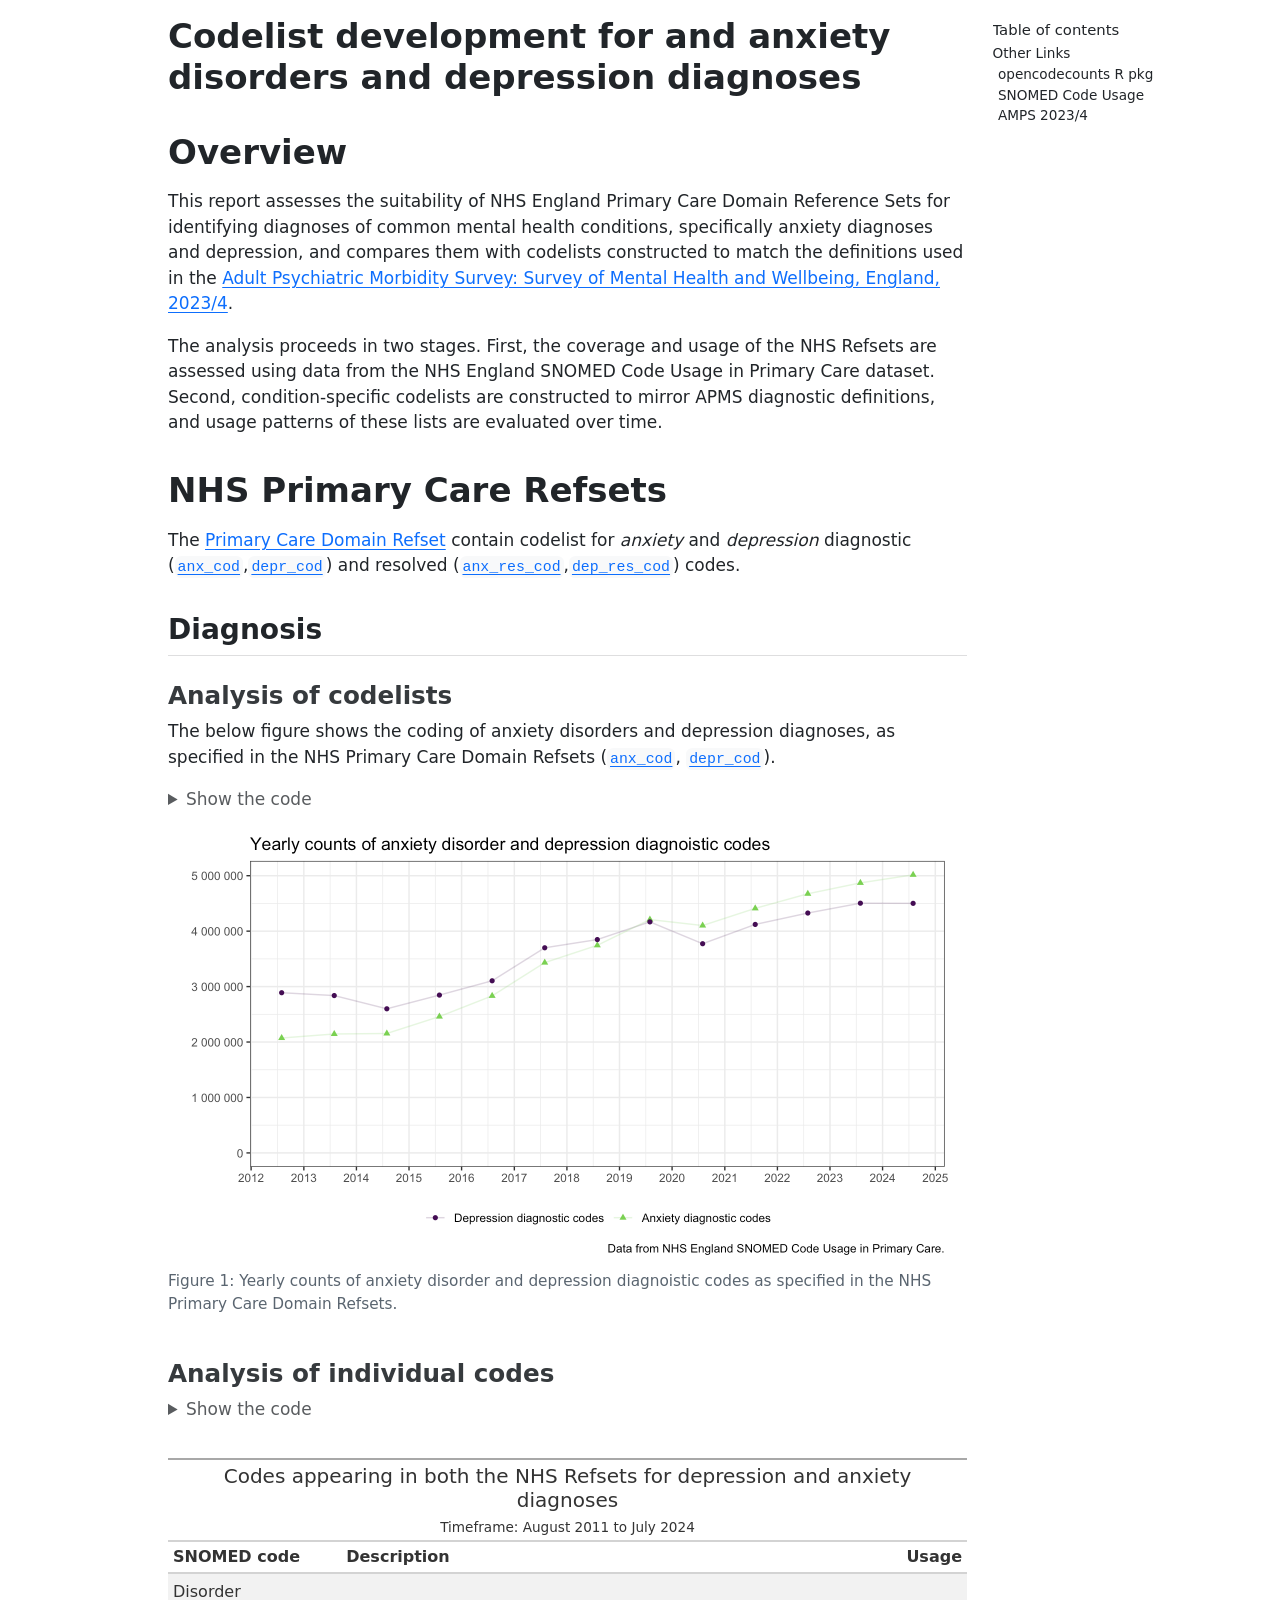
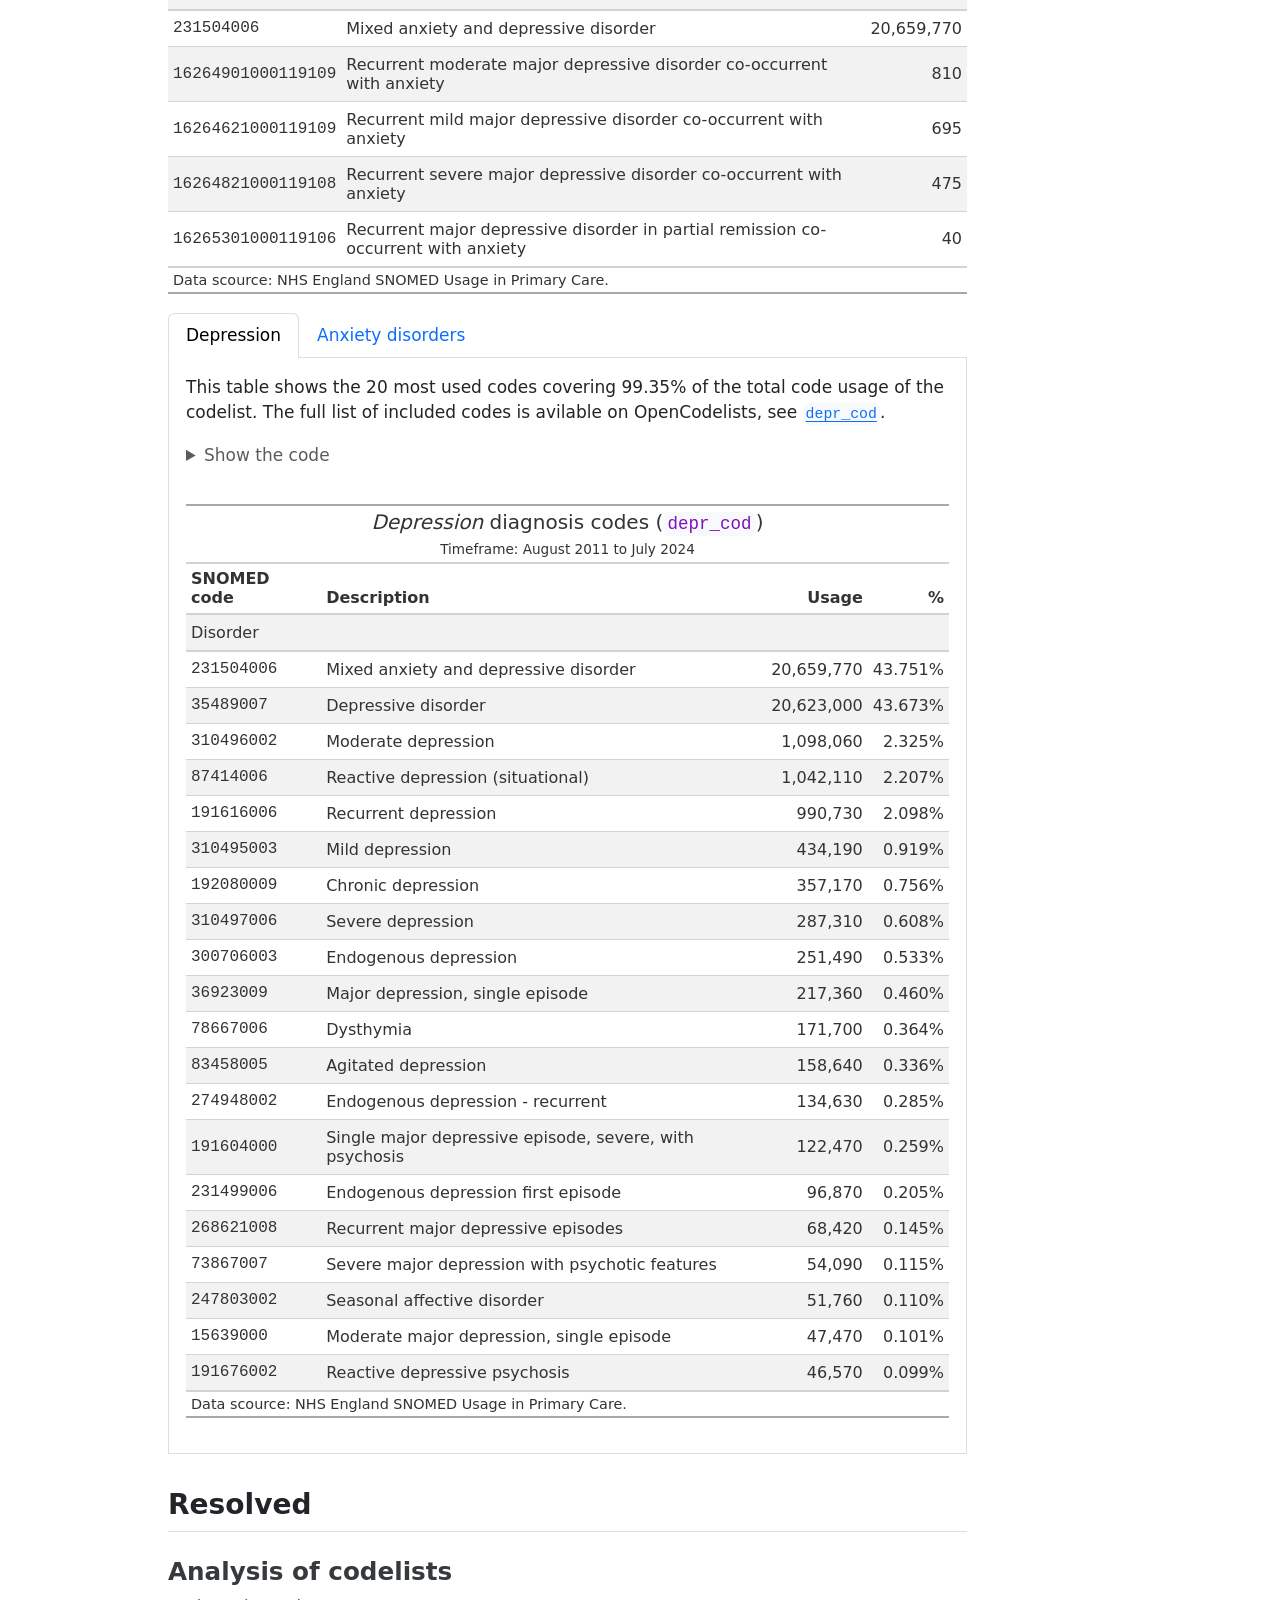
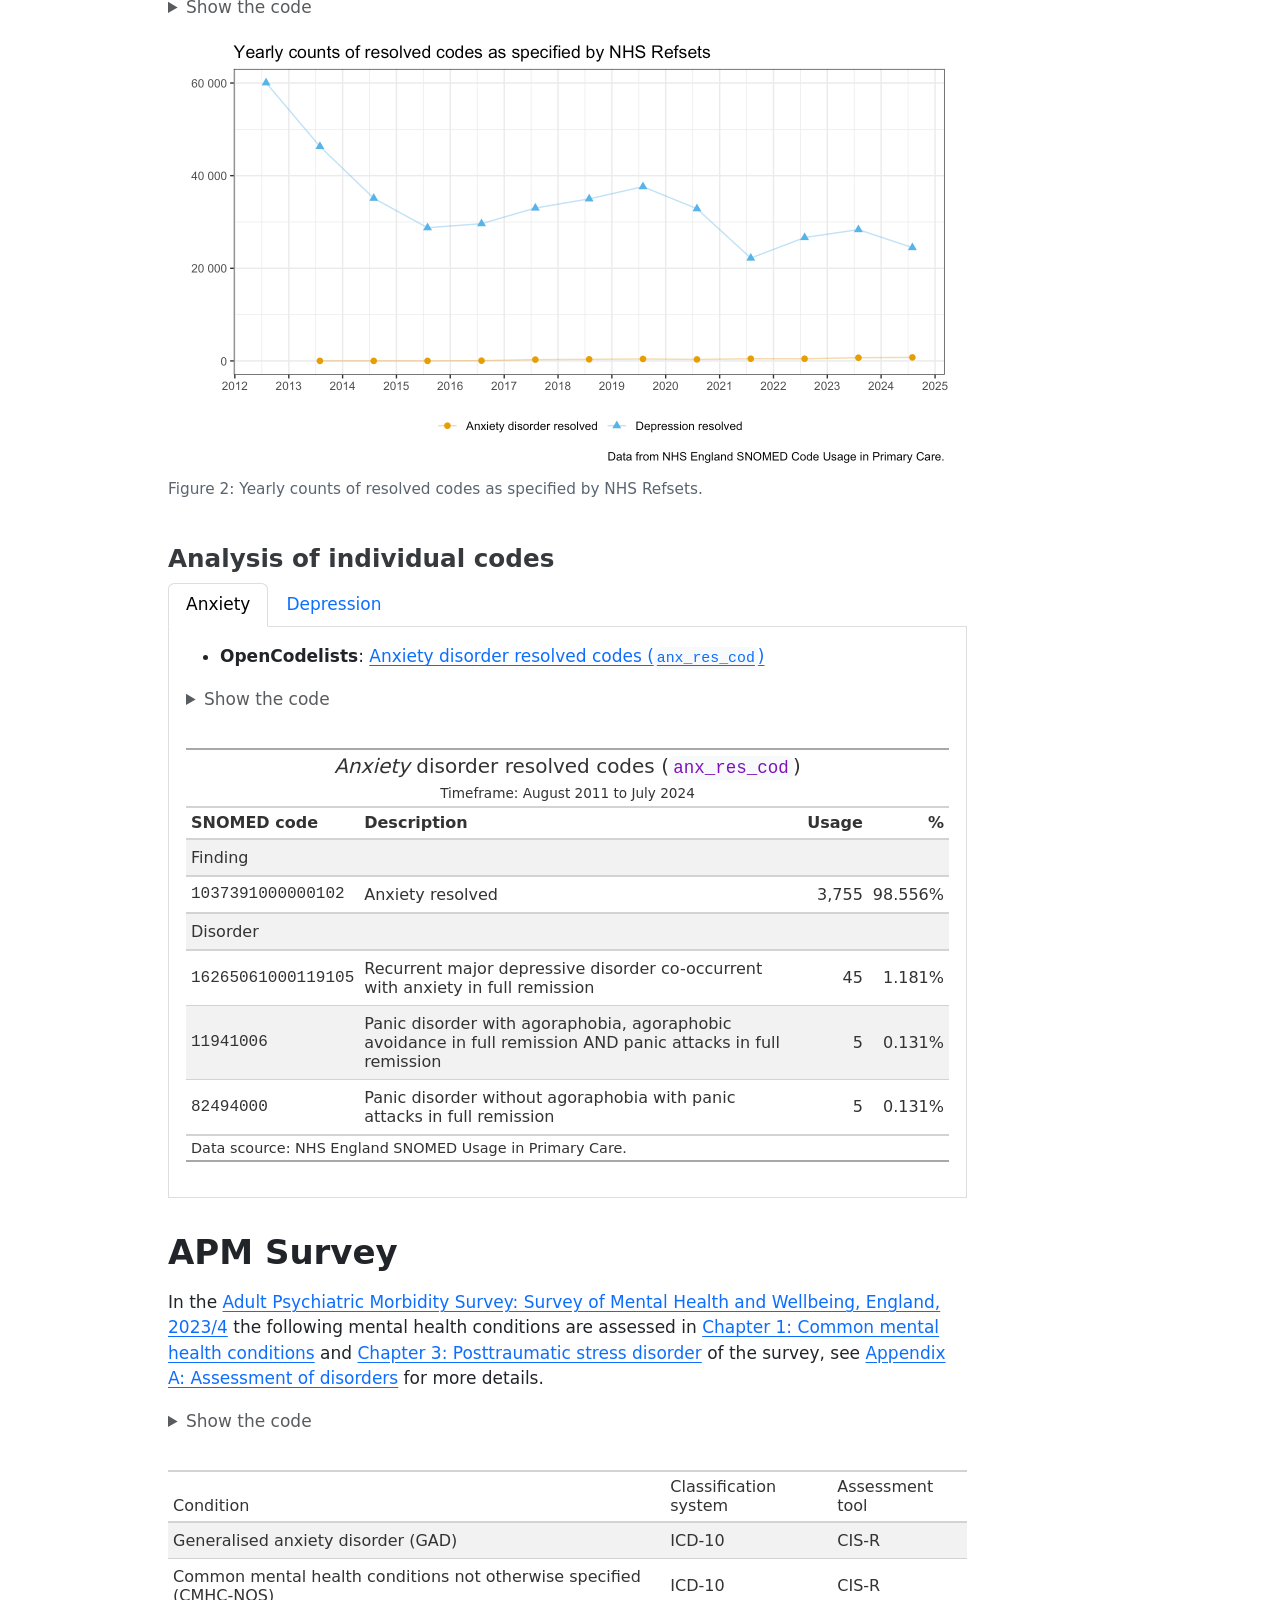
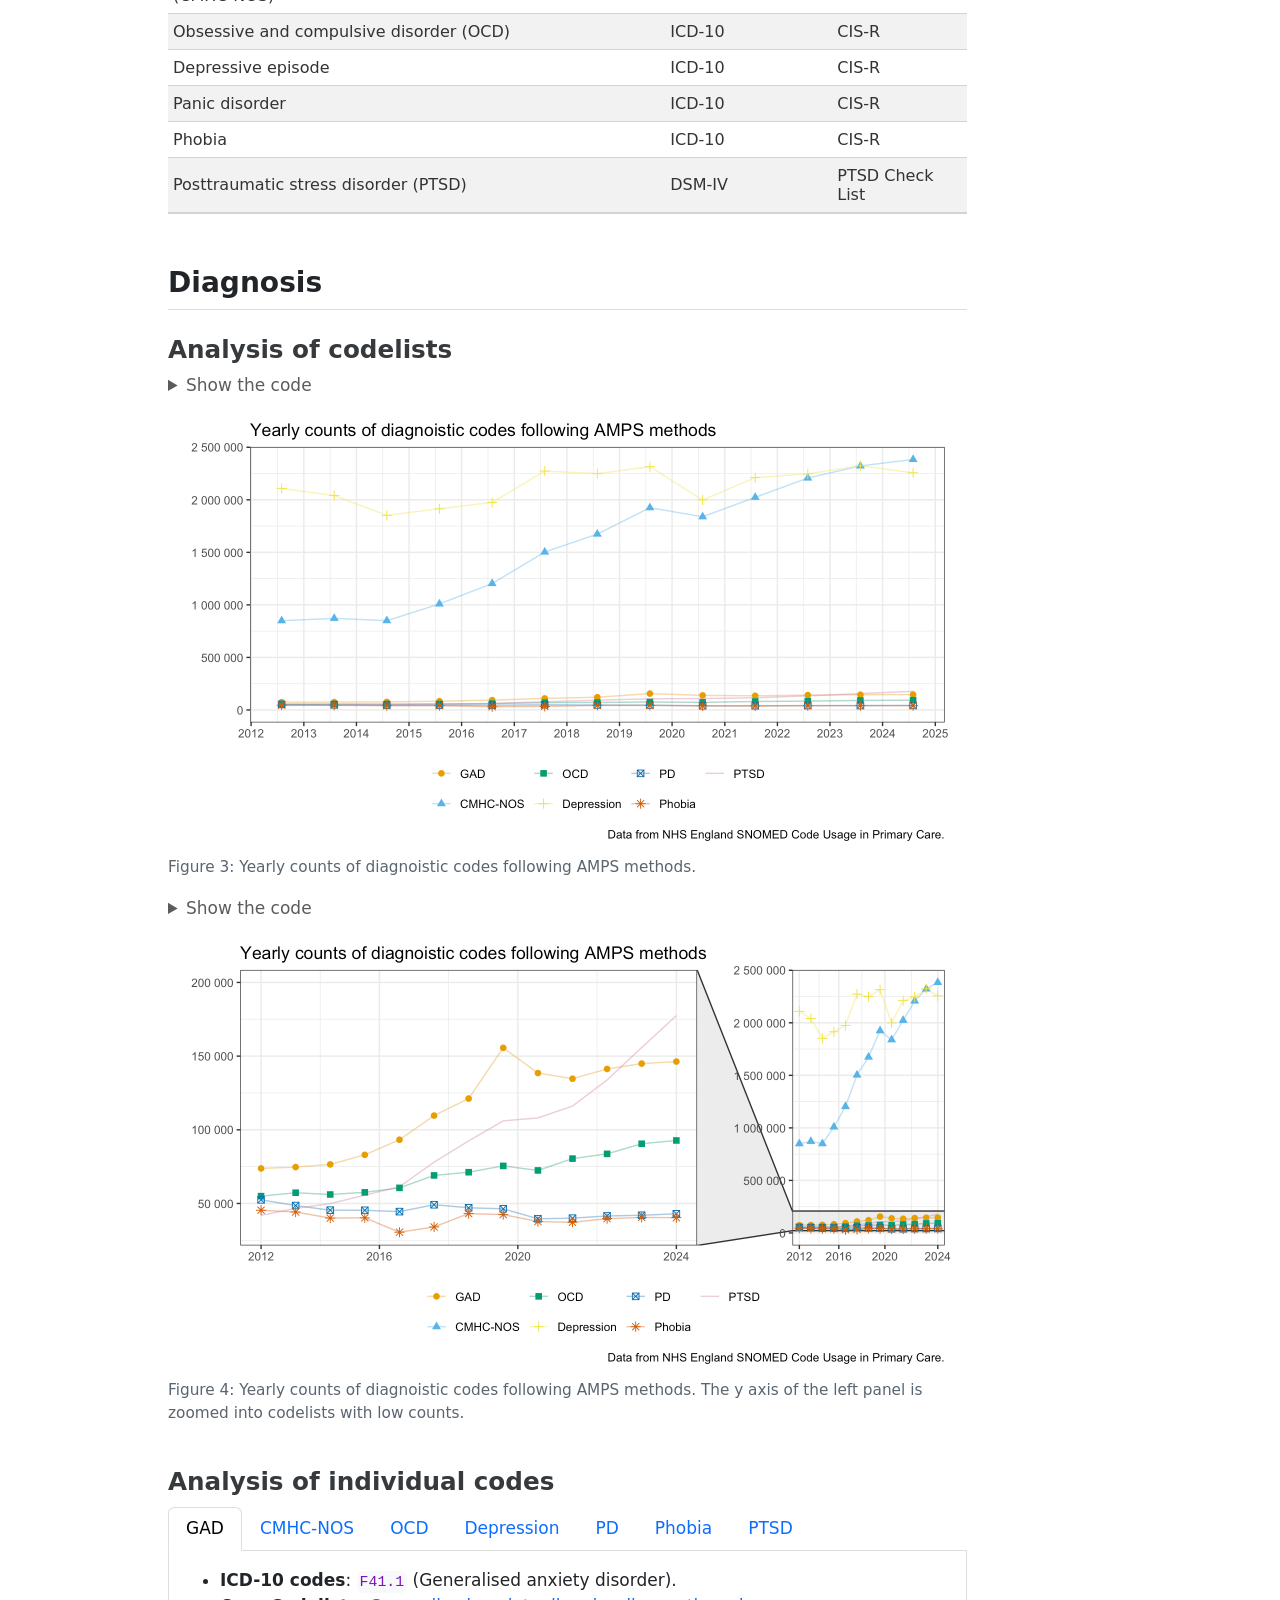
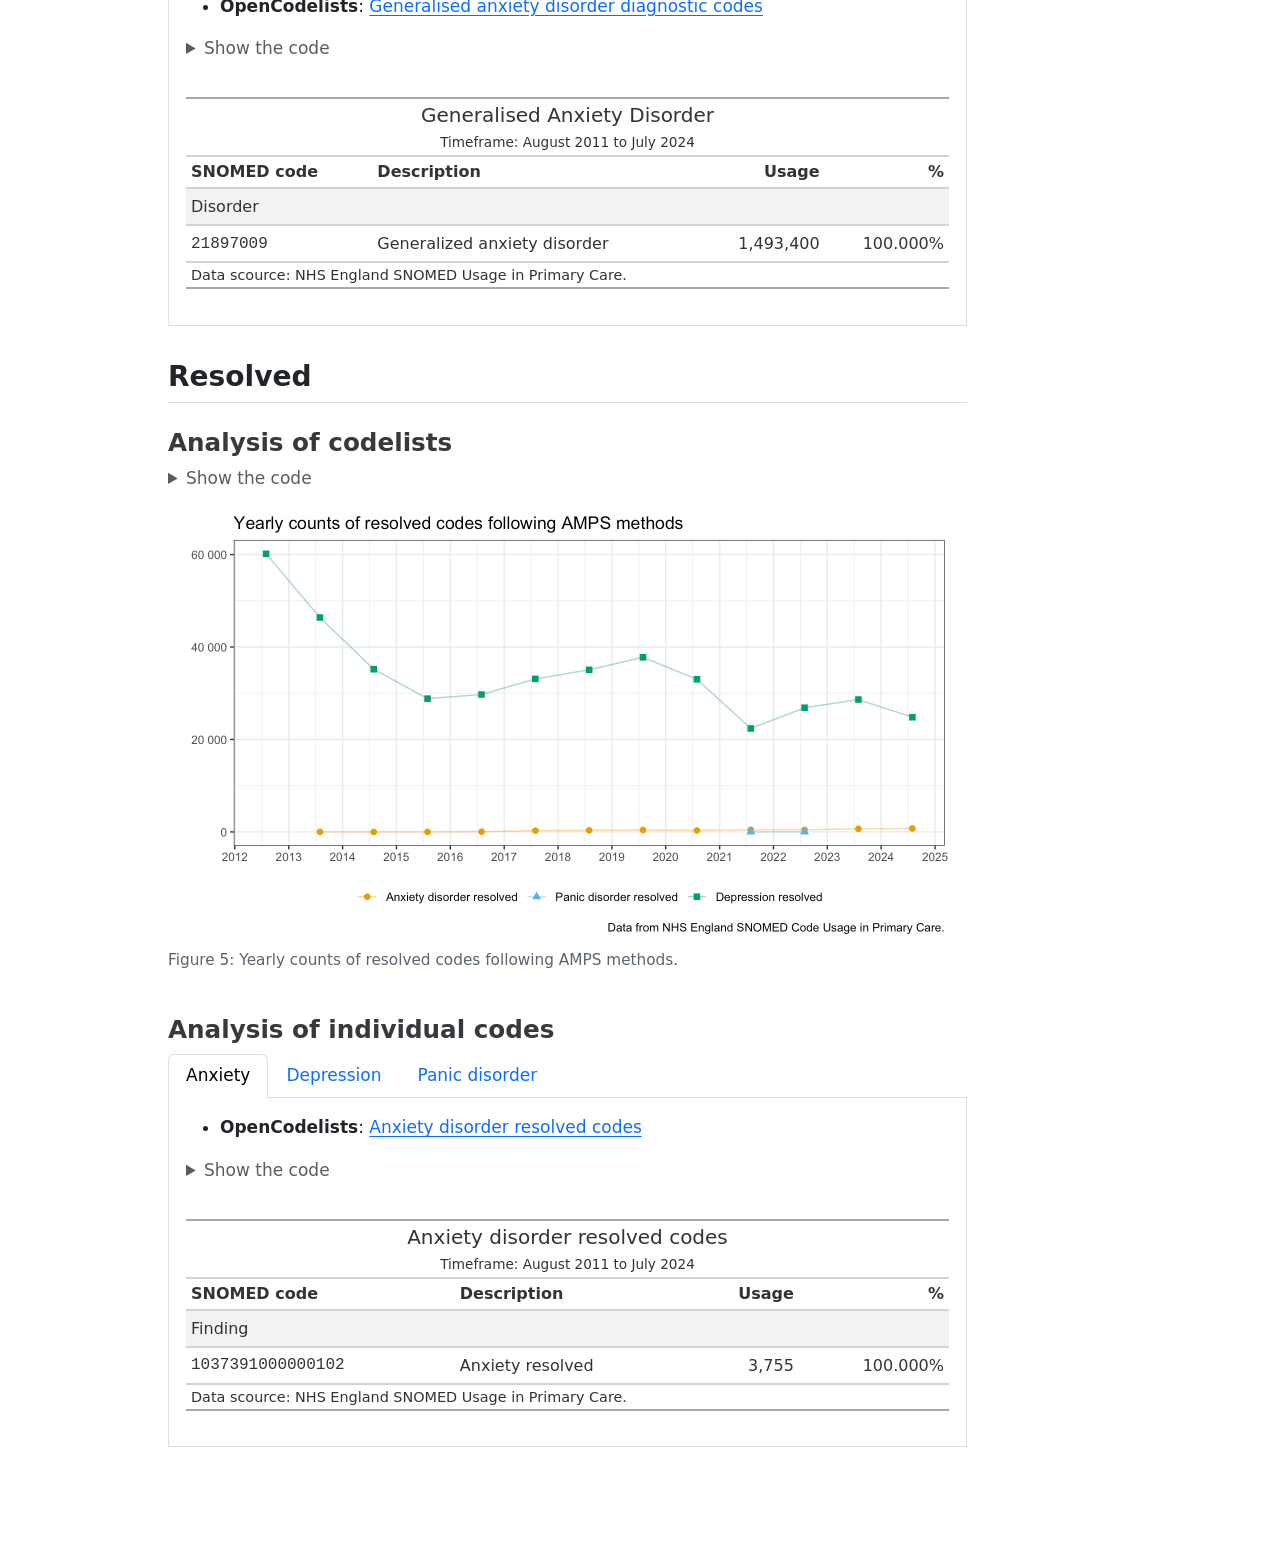
==== commit fbde302b: "Built site for gh-pages" ====
--- a/anx_dep_dx_cod_devel.html
+++ b/anx_dep_dx_cod_devel.html
@@ -2,7 +2,7 @@
 <html xmlns="http://www.w3.org/1999/xhtml" lang="en" xml:lang="en"><head>
 
 <meta charset="utf-8">
-<meta name="generator" content="quarto-1.7.33">
+<meta name="generator" content="quarto-1.7.34">
 
 <meta name="viewport" content="width=device-width, initial-scale=1.0, user-scalable=yes">
 
@@ -65,7 +65,7 @@
 <script src="anx_dep_dx_cod_devel_files/libs/quarto-html/tippy.umd.min.js"></script>
 <script src="anx_dep_dx_cod_devel_files/libs/quarto-html/anchor.min.js"></script>
 <link href="anx_dep_dx_cod_devel_files/libs/quarto-html/tippy.css" rel="stylesheet">
-<link href="anx_dep_dx_cod_devel_files/libs/quarto-html/quarto-syntax-highlighting-ea385d0e468b0dd5ea5bf0780b1290d9.css" rel="stylesheet" id="quarto-text-highlighting-styles">
+<link href="anx_dep_dx_cod_devel_files/libs/quarto-html/quarto-syntax-highlighting-c8ad9e5dbd60b7b70b38521ab19b7da4.css" rel="stylesheet" id="quarto-text-highlighting-styles">
 <script src="anx_dep_dx_cod_devel_files/libs/bootstrap/bootstrap.min.js"></script>
 <link href="anx_dep_dx_cod_devel_files/libs/bootstrap/bootstrap-icons.css" rel="stylesheet">
 <link href="anx_dep_dx_cod_devel_files/libs/bootstrap/bootstrap-81267100e462c21b3d6c0d5bf76a3417.min.css" rel="stylesheet" append-hash="true" id="quarto-bootstrap" data-mode="light">
@@ -84,13 +84,13 @@
   <li><a href="#overview" id="toc-overview" class="nav-link active" data-scroll-target="#overview">Overview</a></li>
   <li><a href="#nhs-primary-care-refsets" id="toc-nhs-primary-care-refsets" class="nav-link" data-scroll-target="#nhs-primary-care-refsets">NHS Primary Care Refsets</a>
   <ul class="collapse">
-  <li><a href="#analysis-of-codelists" id="toc-analysis-of-codelists" class="nav-link" data-scroll-target="#analysis-of-codelists">Analysis of codelists</a></li>
-  <li><a href="#analysis-of-individual-codes" id="toc-analysis-of-individual-codes" class="nav-link" data-scroll-target="#analysis-of-individual-codes">Analysis of individual codes</a></li>
+  <li><a href="#diagnosis" id="toc-diagnosis" class="nav-link" data-scroll-target="#diagnosis">Diagnosis</a></li>
+  <li><a href="#resolved" id="toc-resolved" class="nav-link" data-scroll-target="#resolved">Resolved</a></li>
   </ul></li>
   <li><a href="#apm-survey" id="toc-apm-survey" class="nav-link" data-scroll-target="#apm-survey">APM Survey</a>
   <ul class="collapse">
-  <li><a href="#analysis-of-codelists-1" id="toc-analysis-of-codelists-1" class="nav-link" data-scroll-target="#analysis-of-codelists-1">Analysis of codelists</a></li>
-  <li><a href="#analysis-of-infividual-codes" id="toc-analysis-of-infividual-codes" class="nav-link" data-scroll-target="#analysis-of-infividual-codes">Analysis of infividual codes</a></li>
+  <li><a href="#diagnosis-1" id="toc-diagnosis-1" class="nav-link" data-scroll-target="#diagnosis-1">Diagnosis</a></li>
+  <li><a href="#resolved-1" id="toc-resolved-1" class="nav-link" data-scroll-target="#resolved-1">Resolved</a></li>
   </ul></li>
   </ul>
 <div class="quarto-other-links"><h2>Other Links</h2><ul><li><a href="https://bennettoxford.github.io/opencodecounts/"><i class="bi bi-link-45deg"></i>opencodecounts R pkg</a></li><li><a href="https://digital.nhs.uk/data-and-information/publications/statistical/mi-snomed-code-usage-in-primary-care"><i class="bi bi-link-45deg"></i>SNOMED Code Usage</a></li><li><a href="https://digital.nhs.uk/data-and-information/publications/statistical/adult-psychiatric-morbidity-survey/survey-of-mental-health-and-wellbeing-england-2023-24"><i class="bi bi-link-45deg"></i>AMPS 2023/4</a></li></ul></div></nav>
@@ -123,9 +123,11 @@
 </section>
 <section id="nhs-primary-care-refsets" class="level1">
 <h1>NHS Primary Care Refsets</h1>
-<p>The <a href="https://digital.nhs.uk/data-and-information/data-collections-and-data-sets/data-collections/quality-and-outcomes-framework-qof/quality-and-outcome-framework-qof-business-rules/primary-care-domain-reference-set-portal">Primary Care Domain Refset</a> contain one codelist for for <em>anxiety</em> diagnostic codes (<a href="https://www.opencodelists.org/codelist/nhsd-primary-care-domain-refsets/anxiety-diagnostic-codes/20241205/"><code>anx_cod</code></a>) and one for <em>depression</em> diagnostic codes (<a href="https://www.opencodelists.org/codelist/nhsd-primary-care-domain-refsets/depr_cod/20241205/"><code>depr_cod</code></a>).</p>
-<section id="analysis-of-codelists" class="level2">
-<h2 class="anchored" data-anchor-id="analysis-of-codelists">Analysis of codelists</h2>
+<p>The <a href="https://digital.nhs.uk/data-and-information/data-collections-and-data-sets/data-collections/quality-and-outcomes-framework-qof/quality-and-outcome-framework-qof-business-rules/primary-care-domain-reference-set-portal">Primary Care Domain Refset</a> contain codelist for <em>anxiety</em> and <em>depression</em> diagnostic (<a href="https://www.opencodelists.org/codelist/nhsd-primary-care-domain-refsets/anxiety-diagnostic-codes/20241205/"><code>anx_cod</code></a>,<a href="https://www.opencodelists.org/codelist/nhsd-primary-care-domain-refsets/depr_cod/20241205/"><code>depr_cod</code></a>) and resolved (<a href="https://www.opencodelists.org/codelist/nhsd-primary-care-domain-refsets/anxres_cod/20250627/"><code>anx_res_cod</code></a>,<a href="https://www.opencodelists.org/codelist/nhsd-primary-care-domain-refsets/depres_cod/20250627/"><code>dep_res_cod</code></a>) codes.</p>
+<section id="diagnosis" class="level2">
+<h2 class="anchored" data-anchor-id="diagnosis">Diagnosis</h2>
+<section id="analysis-of-codelists" class="level3">
+<h3 class="anchored" data-anchor-id="analysis-of-codelists">Analysis of codelists</h3>
 <p>The below figure shows the coding of anxiety disorders and depression diagnoses, as specified in the NHS Primary Care Domain Refsets (<a href="https://www.opencodelists.org/codelist/nhsd-primary-care-domain-refsets/anxiety-diagnostic-codes/20241205/"><code>anx_cod</code></a>, <a href="https://www.opencodelists.org/codelist/nhsd-primary-care-domain-refsets/depr_cod/20241205/"><code>depr_cod</code></a>).</p>
 <div class="cell">
 <details class="code-fold">
@@ -200,8 +202,8 @@
 </div>
 </div>
 </section>
-<section id="analysis-of-individual-codes" class="level2">
-<h2 class="anchored" data-anchor-id="analysis-of-individual-codes">Analysis of individual codes</h2>
+<section id="analysis-of-individual-codes" class="level3">
+<h3 class="anchored" data-anchor-id="analysis-of-individual-codes">Analysis of individual codes</h3>
 <div class="cell">
 <details class="code-fold">
 <summary>Show the code</summary>
@@ -218,23 +220,23 @@
 <span id="cb2-11"><a href="#cb2-11" aria-hidden="true" tabindex="-1"></a>  <span class="fu">cols_hide</span>(ratio_usage)</span></code><button title="Copy to Clipboard" class="code-copy-button"><i class="bi"></i></button></pre></div>
 </details>
 <div class="cell-output-display">
-<div id="fzqdacimth" style="padding-left:0px;padding-right:0px;padding-top:10px;padding-bottom:10px;overflow-x:auto;overflow-y:auto;width:auto;height:auto;">
-<style>#fzqdacimth table {
+<div id="tojktrjelp" style="padding-left:0px;padding-right:0px;padding-top:10px;padding-bottom:10px;overflow-x:auto;overflow-y:auto;width:auto;height:auto;">
+<style>#tojktrjelp table {
   font-family: system-ui, 'Segoe UI', Roboto, Helvetica, Arial, sans-serif, 'Apple Color Emoji', 'Segoe UI Emoji', 'Segoe UI Symbol', 'Noto Color Emoji';
   -webkit-font-smoothing: antialiased;
   -moz-osx-font-smoothing: grayscale;
 }
 
-#fzqdacimth thead, #fzqdacimth tbody, #fzqdacimth tfoot, #fzqdacimth tr, #fzqdacimth td, #fzqdacimth th {
+#tojktrjelp thead, #tojktrjelp tbody, #tojktrjelp tfoot, #tojktrjelp tr, #tojktrjelp td, #tojktrjelp th {
   border-style: none;
 }
 
-#fzqdacimth p {
+#tojktrjelp p {
   margin: 0;
   padding: 0;
 }
 
-#fzqdacimth .gt_table {
+#tojktrjelp .gt_table {
   display: table;
   border-collapse: collapse;
   line-height: normal;
@@ -260,12 +262,12 @@
   border-left-color: #D3D3D3;
 }
 
-#fzqdacimth .gt_caption {
+#tojktrjelp .gt_caption {
   padding-top: 4px;
   padding-bottom: 4px;
 }
 
-#fzqdacimth .gt_title {
+#tojktrjelp .gt_title {
   color: #333333;
   font-size: 125%;
   font-weight: initial;
@@ -277,7 +279,7 @@
   border-bottom-width: 0;
 }
 
-#fzqdacimth .gt_subtitle {
+#tojktrjelp .gt_subtitle {
   color: #333333;
   font-size: 85%;
   font-weight: initial;
@@ -289,7 +291,7 @@
   border-top-width: 0;
 }
 
-#fzqdacimth .gt_heading {
+#tojktrjelp .gt_heading {
   background-color: #FFFFFF;
   text-align: center;
   border-bottom-color: #FFFFFF;
@@ -301,13 +303,13 @@
   border-right-color: #D3D3D3;
 }
 
-#fzqdacimth .gt_bottom_border {
-  border-bottom-style: solid;
-  border-bottom-width: 2px;
-  border-bottom-color: #D3D3D3;
-}
-
-#fzqdacimth .gt_col_headings {
+#tojktrjelp .gt_bottom_border {
+  border-bottom-style: solid;
+  border-bottom-width: 2px;
+  border-bottom-color: #D3D3D3;
+}
+
+#tojktrjelp .gt_col_headings {
   border-top-style: solid;
   border-top-width: 2px;
   border-top-color: #D3D3D3;
@@ -322,7 +324,7 @@
   border-right-color: #D3D3D3;
 }
 
-#fzqdacimth .gt_col_heading {
+#tojktrjelp .gt_col_heading {
   color: #333333;
   background-color: #FFFFFF;
   font-size: 100%;
@@ -342,7 +344,7 @@
   overflow-x: hidden;
 }
 
-#fzqdacimth .gt_column_spanner_outer {
+#tojktrjelp .gt_column_spanner_outer {
   color: #333333;
   background-color: #FFFFFF;
   font-size: 100%;
@@ -354,15 +356,15 @@
   padding-right: 4px;
 }
 
-#fzqdacimth .gt_column_spanner_outer:first-child {
+#tojktrjelp .gt_column_spanner_outer:first-child {
   padding-left: 0;
 }
 
-#fzqdacimth .gt_column_spanner_outer:last-child {
+#tojktrjelp .gt_column_spanner_outer:last-child {
   padding-right: 0;
 }
 
-#fzqdacimth .gt_column_spanner {
+#tojktrjelp .gt_column_spanner {
   border-bottom-style: solid;
   border-bottom-width: 2px;
   border-bottom-color: #D3D3D3;
@@ -374,11 +376,11 @@
   width: 100%;
 }
 
-#fzqdacimth .gt_spanner_row {
+#tojktrjelp .gt_spanner_row {
   border-bottom-style: hidden;
 }
 
-#fzqdacimth .gt_group_heading {
+#tojktrjelp .gt_group_heading {
   padding-top: 8px;
   padding-bottom: 8px;
   padding-left: 5px;
@@ -404,7 +406,7 @@
   text-align: left;
 }
 
-#fzqdacimth .gt_empty_group_heading {
+#tojktrjelp .gt_empty_group_heading {
   padding: 0.5px;
   color: #333333;
   background-color: #FFFFFF;
@@ -419,15 +421,15 @@
   vertical-align: middle;
 }
 
-#fzqdacimth .gt_from_md > :first-child {
+#tojktrjelp .gt_from_md > :first-child {
   margin-top: 0;
 }
 
-#fzqdacimth .gt_from_md > :last-child {
+#tojktrjelp .gt_from_md > :last-child {
   margin-bottom: 0;
 }
 
-#fzqdacimth .gt_row {
+#tojktrjelp .gt_row {
   padding-top: 8px;
   padding-bottom: 8px;
   padding-left: 5px;
@@ -446,7 +448,7 @@
   overflow-x: hidden;
 }
 
-#fzqdacimth .gt_stub {
+#tojktrjelp .gt_stub {
   color: #333333;
   background-color: #FFFFFF;
   font-size: 100%;
@@ -459,7 +461,7 @@
   padding-right: 5px;
 }
 
-#fzqdacimth .gt_stub_row_group {
+#tojktrjelp .gt_stub_row_group {
   color: #333333;
   background-color: #FFFFFF;
   font-size: 100%;
@@ -473,54 +475,54 @@
   vertical-align: top;
 }
 
-#fzqdacimth .gt_row_group_first td {
-  border-top-width: 2px;
-}
-
-#fzqdacimth .gt_row_group_first th {
-  border-top-width: 2px;
-}
-
-#fzqdacimth .gt_summary_row {
-  color: #333333;
-  background-color: #FFFFFF;
-  text-transform: inherit;
-  padding-top: 8px;
-  padding-bottom: 8px;
-  padding-left: 5px;
-  padding-right: 5px;
-}
-
-#fzqdacimth .gt_first_summary_row {
-  border-top-style: solid;
-  border-top-color: #D3D3D3;
-}
-
-#fzqdacimth .gt_first_summary_row.thick {
-  border-top-width: 2px;
-}
-
-#fzqdacimth .gt_last_summary_row {
-  padding-top: 8px;
-  padding-bottom: 8px;
-  padding-left: 5px;
-  padding-right: 5px;
-  border-bottom-style: solid;
-  border-bottom-width: 2px;
-  border-bottom-color: #D3D3D3;
-}
-
-#fzqdacimth .gt_grand_summary_row {
-  color: #333333;
-  background-color: #FFFFFF;
-  text-transform: inherit;
-  padding-top: 8px;
-  padding-bottom: 8px;
-  padding-left: 5px;
-  padding-right: 5px;
-}
-
-#fzqdacimth .gt_first_grand_summary_row {
+#tojktrjelp .gt_row_group_first td {
+  border-top-width: 2px;
+}
+
+#tojktrjelp .gt_row_group_first th {
+  border-top-width: 2px;
+}
+
+#tojktrjelp .gt_summary_row {
+  color: #333333;
+  background-color: #FFFFFF;
+  text-transform: inherit;
+  padding-top: 8px;
+  padding-bottom: 8px;
+  padding-left: 5px;
+  padding-right: 5px;
+}
+
+#tojktrjelp .gt_first_summary_row {
+  border-top-style: solid;
+  border-top-color: #D3D3D3;
+}
+
+#tojktrjelp .gt_first_summary_row.thick {
+  border-top-width: 2px;
+}
+
+#tojktrjelp .gt_last_summary_row {
+  padding-top: 8px;
+  padding-bottom: 8px;
+  padding-left: 5px;
+  padding-right: 5px;
+  border-bottom-style: solid;
+  border-bottom-width: 2px;
+  border-bottom-color: #D3D3D3;
+}
+
+#tojktrjelp .gt_grand_summary_row {
+  color: #333333;
+  background-color: #FFFFFF;
+  text-transform: inherit;
+  padding-top: 8px;
+  padding-bottom: 8px;
+  padding-left: 5px;
+  padding-right: 5px;
+}
+
+#tojktrjelp .gt_first_grand_summary_row {
   padding-top: 8px;
   padding-bottom: 8px;
   padding-left: 5px;
@@ -530,7 +532,7 @@
   border-top-color: #D3D3D3;
 }
 
-#fzqdacimth .gt_last_grand_summary_row_top {
+#tojktrjelp .gt_last_grand_summary_row_top {
   padding-top: 8px;
   padding-bottom: 8px;
   padding-left: 5px;
@@ -540,20 +542,20 @@
   border-bottom-color: #D3D3D3;
 }
 
-#fzqdacimth .gt_striped {
+#tojktrjelp .gt_striped {
   background-color: rgba(128, 128, 128, 0.05);
 }
 
-#fzqdacimth .gt_table_body {
-  border-top-style: solid;
-  border-top-width: 2px;
-  border-top-color: #D3D3D3;
-  border-bottom-style: solid;
-  border-bottom-width: 2px;
-  border-bottom-color: #D3D3D3;
-}
-
-#fzqdacimth .gt_footnotes {
+#tojktrjelp .gt_table_body {
+  border-top-style: solid;
+  border-top-width: 2px;
+  border-top-color: #D3D3D3;
+  border-bottom-style: solid;
+  border-bottom-width: 2px;
+  border-bottom-color: #D3D3D3;
+}
+
+#tojktrjelp .gt_footnotes {
   color: #333333;
   background-color: #FFFFFF;
   border-bottom-style: none;
@@ -567,7 +569,7 @@
   border-right-color: #D3D3D3;
 }
 
-#fzqdacimth .gt_footnote {
+#tojktrjelp .gt_footnote {
   margin: 0px;
   font-size: 90%;
   padding-top: 4px;
@@ -576,7 +578,7 @@
   padding-right: 5px;
 }
 
-#fzqdacimth .gt_sourcenotes {
+#tojktrjelp .gt_sourcenotes {
   color: #333333;
   background-color: #FFFFFF;
   border-bottom-style: none;
@@ -590,7 +592,7 @@
   border-right-color: #D3D3D3;
 }
 
-#fzqdacimth .gt_sourcenote {
+#tojktrjelp .gt_sourcenote {
   font-size: 90%;
   padding-top: 4px;
   padding-bottom: 4px;
@@ -598,72 +600,72 @@
   padding-right: 5px;
 }
 
-#fzqdacimth .gt_left {
+#tojktrjelp .gt_left {
   text-align: left;
 }
 
-#fzqdacimth .gt_center {
+#tojktrjelp .gt_center {
   text-align: center;
 }
 
-#fzqdacimth .gt_right {
+#tojktrjelp .gt_right {
   text-align: right;
   font-variant-numeric: tabular-nums;
 }
 
-#fzqdacimth .gt_font_normal {
+#tojktrjelp .gt_font_normal {
   font-weight: normal;
 }
 
-#fzqdacimth .gt_font_bold {
+#tojktrjelp .gt_font_bold {
   font-weight: bold;
 }
 
-#fzqdacimth .gt_font_italic {
+#tojktrjelp .gt_font_italic {
   font-style: italic;
 }
 
-#fzqdacimth .gt_super {
+#tojktrjelp .gt_super {
   font-size: 65%;
 }
 
-#fzqdacimth .gt_footnote_marks {
+#tojktrjelp .gt_footnote_marks {
   font-size: 75%;
   vertical-align: 0.4em;
   position: initial;
 }
 
-#fzqdacimth .gt_asterisk {
+#tojktrjelp .gt_asterisk {
   font-size: 100%;
   vertical-align: 0;
 }
 
-#fzqdacimth .gt_indent_1 {
+#tojktrjelp .gt_indent_1 {
   text-indent: 5px;
 }
 
-#fzqdacimth .gt_indent_2 {
+#tojktrjelp .gt_indent_2 {
   text-indent: 10px;
 }
 
-#fzqdacimth .gt_indent_3 {
+#tojktrjelp .gt_indent_3 {
   text-indent: 15px;
 }
 
-#fzqdacimth .gt_indent_4 {
+#tojktrjelp .gt_indent_4 {
   text-indent: 20px;
 }
 
-#fzqdacimth .gt_indent_5 {
+#tojktrjelp .gt_indent_5 {
   text-indent: 25px;
 }
 
-#fzqdacimth .katex-display {
+#tojktrjelp .katex-display {
   display: inline-flex !important;
   margin-bottom: 0.75em !important;
 }
 
-#fzqdacimth div.Reactable > div.rt-table > div.rt-thead > div.rt-tr.rt-tr-group-header > div.rt-th-group:after {
+#tojktrjelp div.Reactable > div.rt-table > div.rt-thead > div.rt-tr.rt-tr-group-header > div.rt-th-group:after {
   height: 0px !important;
 }
 </style>
@@ -745,23 +747,23 @@
 <span id="cb3-13"><a href="#cb3-13" aria-hidden="true" tabindex="-1"></a>tab_depr_cod_counts</span></code><button title="Copy to Clipboard" class="code-copy-button"><i class="bi"></i></button></pre></div>
 </details>
 <div class="cell-output-display">
-<div id="uugxiechnf" style="padding-left:0px;padding-right:0px;padding-top:10px;padding-bottom:10px;overflow-x:auto;overflow-y:auto;width:auto;height:auto;">
-<style>#uugxiechnf table {
+<div id="wwphizhiib" style="padding-left:0px;padding-right:0px;padding-top:10px;padding-bottom:10px;overflow-x:auto;overflow-y:auto;width:auto;height:auto;">
+<style>#wwphizhiib table {
   font-family: system-ui, 'Segoe UI', Roboto, Helvetica, Arial, sans-serif, 'Apple Color Emoji', 'Segoe UI Emoji', 'Segoe UI Symbol', 'Noto Color Emoji';
   -webkit-font-smoothing: antialiased;
   -moz-osx-font-smoothing: grayscale;
 }
 
-#uugxiechnf thead, #uugxiechnf tbody, #uugxiechnf tfoot, #uugxiechnf tr, #uugxiechnf td, #uugxiechnf th {
+#wwphizhiib thead, #wwphizhiib tbody, #wwphizhiib tfoot, #wwphizhiib tr, #wwphizhiib td, #wwphizhiib th {
   border-style: none;
 }
 
-#uugxiechnf p {
+#wwphizhiib p {
   margin: 0;
   padding: 0;
 }
 
-#uugxiechnf .gt_table {
+#wwphizhiib .gt_table {
   display: table;
   border-collapse: collapse;
   line-height: normal;
@@ -787,12 +789,12 @@
   border-left-color: #D3D3D3;
 }
 
-#uugxiechnf .gt_caption {
+#wwphizhiib .gt_caption {
   padding-top: 4px;
   padding-bottom: 4px;
 }
 
-#uugxiechnf .gt_title {
+#wwphizhiib .gt_title {
   color: #333333;
   font-size: 125%;
   font-weight: initial;
@@ -804,7 +806,7 @@
   border-bottom-width: 0;
 }
 
-#uugxiechnf .gt_subtitle {
+#wwphizhiib .gt_subtitle {
   color: #333333;
   font-size: 85%;
   font-weight: initial;
@@ -816,7 +818,7 @@
   border-top-width: 0;
 }
 
-#uugxiechnf .gt_heading {
+#wwphizhiib .gt_heading {
   background-color: #FFFFFF;
   text-align: center;
   border-bottom-color: #FFFFFF;
@@ -828,13 +830,13 @@
   border-right-color: #D3D3D3;
 }
 
-#uugxiechnf .gt_bottom_border {
-  border-bottom-style: solid;
-  border-bottom-width: 2px;
-  border-bottom-color: #D3D3D3;
-}
-
-#uugxiechnf .gt_col_headings {
+#wwphizhiib .gt_bottom_border {
+  border-bottom-style: solid;
+  border-bottom-width: 2px;
+  border-bottom-color: #D3D3D3;
+}
+
+#wwphizhiib .gt_col_headings {
   border-top-style: solid;
   border-top-width: 2px;
   border-top-color: #D3D3D3;
@@ -849,7 +851,7 @@
   border-right-color: #D3D3D3;
 }
 
-#uugxiechnf .gt_col_heading {
+#wwphizhiib .gt_col_heading {
   color: #333333;
   background-color: #FFFFFF;
   font-size: 100%;
@@ -869,7 +871,7 @@
   overflow-x: hidden;
 }
 
-#uugxiechnf .gt_column_spanner_outer {
+#wwphizhiib .gt_column_spanner_outer {
   color: #333333;
   background-color: #FFFFFF;
   font-size: 100%;
@@ -881,15 +883,15 @@
   padding-right: 4px;
 }
 
-#uugxiechnf .gt_column_spanner_outer:first-child {
+#wwphizhiib .gt_column_spanner_outer:first-child {
   padding-left: 0;
 }
 
-#uugxiechnf .gt_column_spanner_outer:last-child {
+#wwphizhiib .gt_column_spanner_outer:last-child {
   padding-right: 0;
 }
 
-#uugxiechnf .gt_column_spanner {
+#wwphizhiib .gt_column_spanner {
   border-bottom-style: solid;
   border-bottom-width: 2px;
   border-bottom-color: #D3D3D3;
@@ -901,11 +903,11 @@
   width: 100%;
 }
 
-#uugxiechnf .gt_spanner_row {
+#wwphizhiib .gt_spanner_row {
   border-bottom-style: hidden;
 }
 
-#uugxiechnf .gt_group_heading {
+#wwphizhiib .gt_group_heading {
   padding-top: 8px;
   padding-bottom: 8px;
   padding-left: 5px;
@@ -931,7 +933,7 @@
   text-align: left;
 }
 
-#uugxiechnf .gt_empty_group_heading {
+#wwphizhiib .gt_empty_group_heading {
   padding: 0.5px;
   color: #333333;
   background-color: #FFFFFF;
@@ -946,15 +948,15 @@
   vertical-align: middle;
 }
 
-#uugxiechnf .gt_from_md > :first-child {
+#wwphizhiib .gt_from_md > :first-child {
   margin-top: 0;
 }
 
-#uugxiechnf .gt_from_md > :last-child {
+#wwphizhiib .gt_from_md > :last-child {
   margin-bottom: 0;
 }
 
-#uugxiechnf .gt_row {
+#wwphizhiib .gt_row {
   padding-top: 8px;
   padding-bottom: 8px;
   padding-left: 5px;
@@ -973,7 +975,7 @@
   overflow-x: hidden;
 }
 
-#uugxiechnf .gt_stub {
+#wwphizhiib .gt_stub {
   color: #333333;
   background-color: #FFFFFF;
   font-size: 100%;
@@ -986,7 +988,7 @@
   padding-right: 5px;
 }
 
-#uugxiechnf .gt_stub_row_group {
+#wwphizhiib .gt_stub_row_group {
   color: #333333;
   background-color: #FFFFFF;
   font-size: 100%;
@@ -1000,54 +1002,54 @@
   vertical-align: top;
 }
 
-#uugxiechnf .gt_row_group_first td {
-  border-top-width: 2px;
-}
-
-#uugxiechnf .gt_row_group_first th {
-  border-top-width: 2px;
-}
-
-#uugxiechnf .gt_summary_row {
-  color: #333333;
-  background-color: #FFFFFF;
-  text-transform: inherit;
-  padding-top: 8px;
-  padding-bottom: 8px;
-  padding-left: 5px;
-  padding-right: 5px;
-}
-
-#uugxiechnf .gt_first_summary_row {
-  border-top-style: solid;
-  border-top-color: #D3D3D3;
-}
-
-#uugxiechnf .gt_first_summary_row.thick {
-  border-top-width: 2px;
-}
-
-#uugxiechnf .gt_last_summary_row {
-  padding-top: 8px;
-  padding-bottom: 8px;
-  padding-left: 5px;
-  padding-right: 5px;
-  border-bottom-style: solid;
-  border-bottom-width: 2px;
-  border-bottom-color: #D3D3D3;
-}
-
-#uugxiechnf .gt_grand_summary_row {
-  color: #333333;
-  background-color: #FFFFFF;
-  text-transform: inherit;
-  padding-top: 8px;
-  padding-bottom: 8px;
-  padding-left: 5px;
-  padding-right: 5px;
-}
-
-#uugxiechnf .gt_first_grand_summary_row {
+#wwphizhiib .gt_row_group_first td {
+  border-top-width: 2px;
+}
+
+#wwphizhiib .gt_row_group_first th {
+  border-top-width: 2px;
+}
+
+#wwphizhiib .gt_summary_row {
+  color: #333333;
+  background-color: #FFFFFF;
+  text-transform: inherit;
+  padding-top: 8px;
+  padding-bottom: 8px;
+  padding-left: 5px;
+  padding-right: 5px;
+}
+
+#wwphizhiib .gt_first_summary_row {
+  border-top-style: solid;
+  border-top-color: #D3D3D3;
+}
+
+#wwphizhiib .gt_first_summary_row.thick {
+  border-top-width: 2px;
+}
+
+#wwphizhiib .gt_last_summary_row {
+  padding-top: 8px;
+  padding-bottom: 8px;
+  padding-left: 5px;
+  padding-right: 5px;
+  border-bottom-style: solid;
+  border-bottom-width: 2px;
+  border-bottom-color: #D3D3D3;
+}
+
+#wwphizhiib .gt_grand_summary_row {
+  color: #333333;
+  background-color: #FFFFFF;
+  text-transform: inherit;
+  padding-top: 8px;
+  padding-bottom: 8px;
+  padding-left: 5px;
+  padding-right: 5px;
+}
+
+#wwphizhiib .gt_first_grand_summary_row {
   padding-top: 8px;
   padding-bottom: 8px;
   padding-left: 5px;
@@ -1057,7 +1059,7 @@
   border-top-color: #D3D3D3;
 }
 
-#uugxiechnf .gt_last_grand_summary_row_top {
+#wwphizhiib .gt_last_grand_summary_row_top {
   padding-top: 8px;
   padding-bottom: 8px;
   padding-left: 5px;
@@ -1067,20 +1069,20 @@
   border-bottom-color: #D3D3D3;
 }
 
-#uugxiechnf .gt_striped {
+#wwphizhiib .gt_striped {
   background-color: rgba(128, 128, 128, 0.05);
 }
 
-#uugxiechnf .gt_table_body {
-  border-top-style: solid;
-  border-top-width: 2px;
-  border-top-color: #D3D3D3;
-  border-bottom-style: solid;
-  border-bottom-width: 2px;
-  border-bottom-color: #D3D3D3;
-}
-
-#uugxiechnf .gt_footnotes {
+#wwphizhiib .gt_table_body {
+  border-top-style: solid;
+  border-top-width: 2px;
+  border-top-color: #D3D3D3;
+  border-bottom-style: solid;
+  border-bottom-width: 2px;
+  border-bottom-color: #D3D3D3;
+}
+
+#wwphizhiib .gt_footnotes {
   color: #333333;
   background-color: #FFFFFF;
   border-bottom-style: none;
@@ -1094,7 +1096,7 @@
   border-right-color: #D3D3D3;
 }
 
-#uugxiechnf .gt_footnote {
+#wwphizhiib .gt_footnote {
   margin: 0px;
   font-size: 90%;
   padding-top: 4px;
@@ -1103,7 +1105,7 @@
   padding-right: 5px;
 }
 
-#uugxiechnf .gt_sourcenotes {
+#wwphizhiib .gt_sourcenotes {
   color: #333333;
   background-color: #FFFFFF;
   border-bottom-style: none;
@@ -1117,7 +1119,7 @@
   border-right-color: #D3D3D3;
 }
 
-#uugxiechnf .gt_sourcenote {
+#wwphizhiib .gt_sourcenote {
   font-size: 90%;
   padding-top: 4px;
   padding-bottom: 4px;
@@ -1125,72 +1127,72 @@
   padding-right: 5px;
 }
 
-#uugxiechnf .gt_left {
+#wwphizhiib .gt_left {
   text-align: left;
 }
 
-#uugxiechnf .gt_center {
+#wwphizhiib .gt_center {
   text-align: center;
 }
 
-#uugxiechnf .gt_right {
+#wwphizhiib .gt_right {
   text-align: right;
   font-variant-numeric: tabular-nums;
 }
 
-#uugxiechnf .gt_font_normal {
+#wwphizhiib .gt_font_normal {
   font-weight: normal;
 }
 
-#uugxiechnf .gt_font_bold {
+#wwphizhiib .gt_font_bold {
   font-weight: bold;
 }
 
-#uugxiechnf .gt_font_italic {
+#wwphizhiib .gt_font_italic {
   font-style: italic;
 }
 
-#uugxiechnf .gt_super {
+#wwphizhiib .gt_super {
   font-size: 65%;
 }
 
-#uugxiechnf .gt_footnote_marks {
+#wwphizhiib .gt_footnote_marks {
   font-size: 75%;
   vertical-align: 0.4em;
   position: initial;
 }
 
-#uugxiechnf .gt_asterisk {
+#wwphizhiib .gt_asterisk {
   font-size: 100%;
   vertical-align: 0;
 }
 
-#uugxiechnf .gt_indent_1 {
+#wwphizhiib .gt_indent_1 {
   text-indent: 5px;
 }
 
-#uugxiechnf .gt_indent_2 {
+#wwphizhiib .gt_indent_2 {
   text-indent: 10px;
 }
 
-#uugxiechnf .gt_indent_3 {
+#wwphizhiib .gt_indent_3 {
   text-indent: 15px;
 }
 
-#uugxiechnf .gt_indent_4 {
+#wwphizhiib .gt_indent_4 {
   text-indent: 20px;
 }
 
-#uugxiechnf .gt_indent_5 {
+#wwphizhiib .gt_indent_5 {
   text-indent: 25px;
 }
 
-#uugxiechnf .katex-display {
+#wwphizhiib .katex-display {
   display: inline-flex !important;
   margin-bottom: 0.75em !important;
 }
 
-#uugxiechnf div.Reactable > div.rt-table > div.rt-thead > div.rt-tr.rt-tr-group-header > div.rt-th-group:after {
+#wwphizhiib div.Reactable > div.rt-table > div.rt-thead > div.rt-tr.rt-tr-group-header > div.rt-th-group:after {
   height: 0px !important;
 }
 </style>
@@ -1366,23 +1368,23 @@
 <span id="cb4-13"><a href="#cb4-13" aria-hidden="true" tabindex="-1"></a>tab_anx_cod_counts</span></code><button title="Copy to Clipboard" class="code-copy-button"><i class="bi"></i></button></pre></div>
 </details>
 <div class="cell-output-display">
-<div id="kihvznyldw" style="padding-left:0px;padding-right:0px;padding-top:10px;padding-bottom:10px;overflow-x:auto;overflow-y:auto;width:auto;height:auto;">
-<style>#kihvznyldw table {
+<div id="hhvftdqpsb" style="padding-left:0px;padding-right:0px;padding-top:10px;padding-bottom:10px;overflow-x:auto;overflow-y:auto;width:auto;height:auto;">
+<style>#hhvftdqpsb table {
   font-family: system-ui, 'Segoe UI', Roboto, Helvetica, Arial, sans-serif, 'Apple Color Emoji', 'Segoe UI Emoji', 'Segoe UI Symbol', 'Noto Color Emoji';
   -webkit-font-smoothing: antialiased;
   -moz-osx-font-smoothing: grayscale;
 }
 
-#kihvznyldw thead, #kihvznyldw tbody, #kihvznyldw tfoot, #kihvznyldw tr, #kihvznyldw td, #kihvznyldw th {
+#hhvftdqpsb thead, #hhvftdqpsb tbody, #hhvftdqpsb tfoot, #hhvftdqpsb tr, #hhvftdqpsb td, #hhvftdqpsb th {
   border-style: none;
 }
 
-#kihvznyldw p {
+#hhvftdqpsb p {
   margin: 0;
   padding: 0;
 }
 
-#kihvznyldw .gt_table {
+#hhvftdqpsb .gt_table {
   display: table;
   border-collapse: collapse;
   line-height: normal;
@@ -1408,12 +1410,12 @@
   border-left-color: #D3D3D3;
 }
 
-#kihvznyldw .gt_caption {
+#hhvftdqpsb .gt_caption {
   padding-top: 4px;
   padding-bottom: 4px;
 }
 
-#kihvznyldw .gt_title {
+#hhvftdqpsb .gt_title {
   color: #333333;
   font-size: 125%;
   font-weight: initial;
@@ -1425,7 +1427,7 @@
   border-bottom-width: 0;
 }
 
-#kihvznyldw .gt_subtitle {
+#hhvftdqpsb .gt_subtitle {
   color: #333333;
   font-size: 85%;
   font-weight: initial;
@@ -1437,7 +1439,7 @@
   border-top-width: 0;
 }
 
-#kihvznyldw .gt_heading {
+#hhvftdqpsb .gt_heading {
   background-color: #FFFFFF;
   text-align: center;
   border-bottom-color: #FFFFFF;
@@ -1449,13 +1451,13 @@
   border-right-color: #D3D3D3;
 }
 
-#kihvznyldw .gt_bottom_border {
-  border-bottom-style: solid;
-  border-bottom-width: 2px;
-  border-bottom-color: #D3D3D3;
-}
-
-#kihvznyldw .gt_col_headings {
+#hhvftdqpsb .gt_bottom_border {
+  border-bottom-style: solid;
+  border-bottom-width: 2px;
+  border-bottom-color: #D3D3D3;
+}
+
+#hhvftdqpsb .gt_col_headings {
   border-top-style: solid;
   border-top-width: 2px;
   border-top-color: #D3D3D3;
@@ -1470,7 +1472,7 @@
   border-right-color: #D3D3D3;
 }
 
-#kihvznyldw .gt_col_heading {
+#hhvftdqpsb .gt_col_heading {
   color: #333333;
   background-color: #FFFFFF;
   font-size: 100%;
@@ -1490,7 +1492,7 @@
   overflow-x: hidden;
 }
 
-#kihvznyldw .gt_column_spanner_outer {
+#hhvftdqpsb .gt_column_spanner_outer {
   color: #333333;
   background-color: #FFFFFF;
   font-size: 100%;
@@ -1502,15 +1504,15 @@
   padding-right: 4px;
 }
 
-#kihvznyldw .gt_column_spanner_outer:first-child {
+#hhvftdqpsb .gt_column_spanner_outer:first-child {
   padding-left: 0;
 }
 
-#kihvznyldw .gt_column_spanner_outer:last-child {
+#hhvftdqpsb .gt_column_spanner_outer:last-child {
   padding-right: 0;
 }
 
-#kihvznyldw .gt_column_spanner {
+#hhvftdqpsb .gt_column_spanner {
   border-bottom-style: solid;
   border-bottom-width: 2px;
   border-bottom-color: #D3D3D3;
@@ -1522,11 +1524,11 @@
   width: 100%;
 }
 
-#kihvznyldw .gt_spanner_row {
+#hhvftdqpsb .gt_spanner_row {
   border-bottom-style: hidden;
 }
 
-#kihvznyldw .gt_group_heading {
+#hhvftdqpsb .gt_group_heading {
   padding-top: 8px;
   padding-bottom: 8px;
   padding-left: 5px;
@@ -1552,7 +1554,7 @@
   text-align: left;
 }
 
-#kihvznyldw .gt_empty_group_heading {
+#hhvftdqpsb .gt_empty_group_heading {
   padding: 0.5px;
   color: #333333;
   background-color: #FFFFFF;
@@ -1567,15 +1569,15 @@
   vertical-align: middle;
 }
 
-#kihvznyldw .gt_from_md > :first-child {
+#hhvftdqpsb .gt_from_md > :first-child {
   margin-top: 0;
 }
 
-#kihvznyldw .gt_from_md > :last-child {
+#hhvftdqpsb .gt_from_md > :last-child {
   margin-bottom: 0;
 }
 
-#kihvznyldw .gt_row {
+#hhvftdqpsb .gt_row {
   padding-top: 8px;
   padding-bottom: 8px;
   padding-left: 5px;
@@ -1594,7 +1596,7 @@
   overflow-x: hidden;
 }
 
-#kihvznyldw .gt_stub {
+#hhvftdqpsb .gt_stub {
   color: #333333;
   background-color: #FFFFFF;
   font-size: 100%;
@@ -1607,7 +1609,7 @@
   padding-right: 5px;
 }
 
-#kihvznyldw .gt_stub_row_group {
+#hhvftdqpsb .gt_stub_row_group {
   color: #333333;
   background-color: #FFFFFF;
   font-size: 100%;
@@ -1621,54 +1623,54 @@
   vertical-align: top;
 }
 
-#kihvznyldw .gt_row_group_first td {
-  border-top-width: 2px;
-}
-
-#kihvznyldw .gt_row_group_first th {
-  border-top-width: 2px;
-}
-
-#kihvznyldw .gt_summary_row {
-  color: #333333;
-  background-color: #FFFFFF;
-  text-transform: inherit;
-  padding-top: 8px;
-  padding-bottom: 8px;
-  padding-left: 5px;
-  padding-right: 5px;
-}
-
-#kihvznyldw .gt_first_summary_row {
-  border-top-style: solid;
-  border-top-color: #D3D3D3;
-}
-
-#kihvznyldw .gt_first_summary_row.thick {
-  border-top-width: 2px;
-}
-
-#kihvznyldw .gt_last_summary_row {
-  padding-top: 8px;
-  padding-bottom: 8px;
-  padding-left: 5px;
-  padding-right: 5px;
-  border-bottom-style: solid;
-  border-bottom-width: 2px;
-  border-bottom-color: #D3D3D3;
-}
-
-#kihvznyldw .gt_grand_summary_row {
-  color: #333333;
-  background-color: #FFFFFF;
-  text-transform: inherit;
-  padding-top: 8px;
-  padding-bottom: 8px;
-  padding-left: 5px;
-  padding-right: 5px;
-}
-
-#kihvznyldw .gt_first_grand_summary_row {
+#hhvftdqpsb .gt_row_group_first td {
+  border-top-width: 2px;
+}
+
+#hhvftdqpsb .gt_row_group_first th {
+  border-top-width: 2px;
+}
+
+#hhvftdqpsb .gt_summary_row {
+  color: #333333;
+  background-color: #FFFFFF;
+  text-transform: inherit;
+  padding-top: 8px;
+  padding-bottom: 8px;
+  padding-left: 5px;
+  padding-right: 5px;
+}
+
+#hhvftdqpsb .gt_first_summary_row {
+  border-top-style: solid;
+  border-top-color: #D3D3D3;
+}
+
+#hhvftdqpsb .gt_first_summary_row.thick {
+  border-top-width: 2px;
+}
+
+#hhvftdqpsb .gt_last_summary_row {
+  padding-top: 8px;
+  padding-bottom: 8px;
+  padding-left: 5px;
+  padding-right: 5px;
+  border-bottom-style: solid;
+  border-bottom-width: 2px;
+  border-bottom-color: #D3D3D3;
+}
+
+#hhvftdqpsb .gt_grand_summary_row {
+  color: #333333;
+  background-color: #FFFFFF;
+  text-transform: inherit;
+  padding-top: 8px;
+  padding-bottom: 8px;
+  padding-left: 5px;
+  padding-right: 5px;
+}
+
+#hhvftdqpsb .gt_first_grand_summary_row {
   padding-top: 8px;
   padding-bottom: 8px;
   padding-left: 5px;
@@ -1678,7 +1680,7 @@
   border-top-color: #D3D3D3;
 }
 
-#kihvznyldw .gt_last_grand_summary_row_top {
+#hhvftdqpsb .gt_last_grand_summary_row_top {
   padding-top: 8px;
   padding-bottom: 8px;
   padding-left: 5px;
@@ -1688,20 +1690,20 @@
   border-bottom-color: #D3D3D3;
 }
 
-#kihvznyldw .gt_striped {
+#hhvftdqpsb .gt_striped {
   background-color: rgba(128, 128, 128, 0.05);
 }
 
-#kihvznyldw .gt_table_body {
-  border-top-style: solid;
-  border-top-width: 2px;
-  border-top-color: #D3D3D3;
-  border-bottom-style: solid;
-  border-bottom-width: 2px;
-  border-bottom-color: #D3D3D3;
-}
-
-#kihvznyldw .gt_footnotes {
+#hhvftdqpsb .gt_table_body {
+  border-top-style: solid;
+  border-top-width: 2px;
+  border-top-color: #D3D3D3;
+  border-bottom-style: solid;
+  border-bottom-width: 2px;
+  border-bottom-color: #D3D3D3;
+}
+
+#hhvftdqpsb .gt_footnotes {
   color: #333333;
   background-color: #FFFFFF;
   border-bottom-style: none;
@@ -1715,7 +1717,7 @@
   border-right-color: #D3D3D3;
 }
 
-#kihvznyldw .gt_footnote {
+#hhvftdqpsb .gt_footnote {
   margin: 0px;
   font-size: 90%;
   padding-top: 4px;
@@ -1724,7 +1726,7 @@
   padding-right: 5px;
 }
 
-#kihvznyldw .gt_sourcenotes {
+#hhvftdqpsb .gt_sourcenotes {
   color: #333333;
   background-color: #FFFFFF;
   border-bottom-style: none;
@@ -1738,7 +1740,7 @@
   border-right-color: #D3D3D3;
 }
 
-#kihvznyldw .gt_sourcenote {
+#hhvftdqpsb .gt_sourcenote {
   font-size: 90%;
   padding-top: 4px;
   padding-bottom: 4px;
@@ -1746,72 +1748,72 @@
   padding-right: 5px;
 }
 
-#kihvznyldw .gt_left {
+#hhvftdqpsb .gt_left {
   text-align: left;
 }
 
-#kihvznyldw .gt_center {
+#hhvftdqpsb .gt_center {
   text-align: center;
 }
 
-#kihvznyldw .gt_right {
+#hhvftdqpsb .gt_right {
   text-align: right;
   font-variant-numeric: tabular-nums;
 }
 
-#kihvznyldw .gt_font_normal {
+#hhvftdqpsb .gt_font_normal {
   font-weight: normal;
 }
 
-#kihvznyldw .gt_font_bold {
+#hhvftdqpsb .gt_font_bold {
   font-weight: bold;
 }
 
-#kihvznyldw .gt_font_italic {
+#hhvftdqpsb .gt_font_italic {
   font-style: italic;
 }
 
-#kihvznyldw .gt_super {
+#hhvftdqpsb .gt_super {
   font-size: 65%;
 }
 
-#kihvznyldw .gt_footnote_marks {
+#hhvftdqpsb .gt_footnote_marks {
   font-size: 75%;
   vertical-align: 0.4em;
   position: initial;
 }
 
-#kihvznyldw .gt_asterisk {
+#hhvftdqpsb .gt_asterisk {
   font-size: 100%;
   vertical-align: 0;
 }
 
-#kihvznyldw .gt_indent_1 {
+#hhvftdqpsb .gt_indent_1 {
   text-indent: 5px;
 }
 
-#kihvznyldw .gt_indent_2 {
+#hhvftdqpsb .gt_indent_2 {
   text-indent: 10px;
 }
 
-#kihvznyldw .gt_indent_3 {
+#hhvftdqpsb .gt_indent_3 {
   text-indent: 15px;
 }
 
-#kihvznyldw .gt_indent_4 {
+#hhvftdqpsb .gt_indent_4 {
   text-indent: 20px;
 }
 
-#kihvznyldw .gt_indent_5 {
+#hhvftdqpsb .gt_indent_5 {
   text-indent: 25px;
 }
 
-#kihvznyldw .katex-display {
+#hhvftdqpsb .katex-display {
   display: inline-flex !important;
   margin-bottom: 0.75em !important;
 }
 
-#kihvznyldw div.Reactable > div.rt-table > div.rt-thead > div.rt-tr.rt-tr-group-header > div.rt-th-group:after {
+#hhvftdqpsb div.Reactable > div.rt-table > div.rt-thead > div.rt-tr.rt-tr-group-header > div.rt-th-group:after {
   height: 0px !important;
 }
 </style>
@@ -1977,119 +1979,1266 @@
 </div>
 </section>
 </section>
+<section id="resolved" class="level2">
+<h2 class="anchored" data-anchor-id="resolved">Resolved</h2>
+<section id="analysis-of-codelists-1" class="level3">
+<h3 class="anchored" data-anchor-id="analysis-of-codelists-1">Analysis of codelists</h3>
+<div class="cell">
+<details class="code-fold">
+<summary>Show the code</summary>
+<div class="sourceCode cell-code" id="cb5"><pre class="sourceCode r code-with-copy"><code class="sourceCode r"><span id="cb5-1"><a href="#cb5-1" aria-hidden="true" tabindex="-1"></a>nhsrefset_res_cod_usage <span class="ot">&lt;-</span> snomed_usage <span class="sc">|&gt;</span> </span>
+<span id="cb5-2"><a href="#cb5-2" aria-hidden="true" tabindex="-1"></a>  <span class="fu">mutate</span>(</span>
+<span id="cb5-3"><a href="#cb5-3" aria-hidden="true" tabindex="-1"></a>    <span class="at">anx_res =</span> snomed_code <span class="sc">%in%</span> anx_res_cod<span class="sc">$</span>code,</span>
+<span id="cb5-4"><a href="#cb5-4" aria-hidden="true" tabindex="-1"></a>    <span class="at">dep_res =</span> snomed_code <span class="sc">%in%</span> dep_res_cod<span class="sc">$</span>code</span>
+<span id="cb5-5"><a href="#cb5-5" aria-hidden="true" tabindex="-1"></a>    ) <span class="sc">|&gt;</span> </span>
+<span id="cb5-6"><a href="#cb5-6" aria-hidden="true" tabindex="-1"></a>  <span class="fu">pivot_longer</span>(</span>
+<span id="cb5-7"><a href="#cb5-7" aria-hidden="true" tabindex="-1"></a>    <span class="at">cols =</span> <span class="fu">c</span>(</span>
+<span id="cb5-8"><a href="#cb5-8" aria-hidden="true" tabindex="-1"></a>      anx_res,</span>
+<span id="cb5-9"><a href="#cb5-9" aria-hidden="true" tabindex="-1"></a>      dep_res</span>
+<span id="cb5-10"><a href="#cb5-10" aria-hidden="true" tabindex="-1"></a>    ),</span>
+<span id="cb5-11"><a href="#cb5-11" aria-hidden="true" tabindex="-1"></a>    <span class="at">names_to =</span> <span class="st">"codelist"</span>) <span class="sc">|&gt;</span> </span>
+<span id="cb5-12"><a href="#cb5-12" aria-hidden="true" tabindex="-1"></a>  <span class="fu">filter</span>(value <span class="sc">==</span> <span class="cn">TRUE</span>) <span class="sc">|&gt;</span> </span>
+<span id="cb5-13"><a href="#cb5-13" aria-hidden="true" tabindex="-1"></a>  <span class="fu">group_by</span>(end_date, codelist) <span class="sc">|&gt;</span> </span>
+<span id="cb5-14"><a href="#cb5-14" aria-hidden="true" tabindex="-1"></a>  <span class="fu">summarise</span>(<span class="at">count =</span> <span class="fu">sum</span>(usage, <span class="at">na.rm =</span> <span class="cn">TRUE</span>))</span>
+<span id="cb5-15"><a href="#cb5-15" aria-hidden="true" tabindex="-1"></a></span>
+<span id="cb5-16"><a href="#cb5-16" aria-hidden="true" tabindex="-1"></a>fig_nhsrefset_res_cod_trends <span class="ot">&lt;-</span> nhsrefset_res_cod_usage <span class="sc">|&gt;</span> </span>
+<span id="cb5-17"><a href="#cb5-17" aria-hidden="true" tabindex="-1"></a>  <span class="fu">mutate</span>(<span class="at">codelist =</span> <span class="fu">factor</span>(</span>
+<span id="cb5-18"><a href="#cb5-18" aria-hidden="true" tabindex="-1"></a>    codelist,</span>
+<span id="cb5-19"><a href="#cb5-19" aria-hidden="true" tabindex="-1"></a>    <span class="at">levels =</span> <span class="fu">c</span>(</span>
+<span id="cb5-20"><a href="#cb5-20" aria-hidden="true" tabindex="-1"></a>      <span class="st">"anx_res"</span>,</span>
+<span id="cb5-21"><a href="#cb5-21" aria-hidden="true" tabindex="-1"></a>      <span class="st">"dep_res"</span></span>
+<span id="cb5-22"><a href="#cb5-22" aria-hidden="true" tabindex="-1"></a>    ),</span>
+<span id="cb5-23"><a href="#cb5-23" aria-hidden="true" tabindex="-1"></a>    <span class="at">labels =</span> <span class="fu">c</span>(</span>
+<span id="cb5-24"><a href="#cb5-24" aria-hidden="true" tabindex="-1"></a>      <span class="st">"Anxiety disorder resolved"</span>,</span>
+<span id="cb5-25"><a href="#cb5-25" aria-hidden="true" tabindex="-1"></a>      <span class="st">"Depression resolved"</span></span>
+<span id="cb5-26"><a href="#cb5-26" aria-hidden="true" tabindex="-1"></a>    ))) <span class="sc">|&gt;</span> </span>
+<span id="cb5-27"><a href="#cb5-27" aria-hidden="true" tabindex="-1"></a>  <span class="fu">ggplot</span>(</span>
+<span id="cb5-28"><a href="#cb5-28" aria-hidden="true" tabindex="-1"></a>      <span class="fu">aes</span>(</span>
+<span id="cb5-29"><a href="#cb5-29" aria-hidden="true" tabindex="-1"></a>        <span class="at">y =</span> count,</span>
+<span id="cb5-30"><a href="#cb5-30" aria-hidden="true" tabindex="-1"></a>        <span class="at">x =</span> end_date,</span>
+<span id="cb5-31"><a href="#cb5-31" aria-hidden="true" tabindex="-1"></a>        <span class="at">colour =</span> codelist,</span>
+<span id="cb5-32"><a href="#cb5-32" aria-hidden="true" tabindex="-1"></a>        <span class="at">shape =</span> codelist</span>
+<span id="cb5-33"><a href="#cb5-33" aria-hidden="true" tabindex="-1"></a>      )</span>
+<span id="cb5-34"><a href="#cb5-34" aria-hidden="true" tabindex="-1"></a>    ) <span class="sc">+</span></span>
+<span id="cb5-35"><a href="#cb5-35" aria-hidden="true" tabindex="-1"></a>    <span class="fu">geom_line</span>(<span class="at">alpha =</span> <span class="fl">0.4</span>) <span class="sc">+</span></span>
+<span id="cb5-36"><a href="#cb5-36" aria-hidden="true" tabindex="-1"></a>    <span class="fu">geom_point</span>(<span class="at">size =</span> <span class="dv">2</span>) <span class="sc">+</span></span>
+<span id="cb5-37"><a href="#cb5-37" aria-hidden="true" tabindex="-1"></a>    <span class="fu">labs</span>(</span>
+<span id="cb5-38"><a href="#cb5-38" aria-hidden="true" tabindex="-1"></a>      <span class="at">title =</span> <span class="st">"Yearly counts of resolved codes as specified by NHS Refsets"</span>,</span>
+<span id="cb5-39"><a href="#cb5-39" aria-hidden="true" tabindex="-1"></a>      <span class="at">x =</span> <span class="cn">NULL</span>,</span>
+<span id="cb5-40"><a href="#cb5-40" aria-hidden="true" tabindex="-1"></a>      <span class="at">y =</span> <span class="cn">NULL</span>,</span>
+<span id="cb5-41"><a href="#cb5-41" aria-hidden="true" tabindex="-1"></a>      <span class="at">colour =</span> <span class="cn">NULL</span>,</span>
+<span id="cb5-42"><a href="#cb5-42" aria-hidden="true" tabindex="-1"></a>      <span class="at">shape =</span> <span class="cn">NULL</span>,</span>
+<span id="cb5-43"><a href="#cb5-43" aria-hidden="true" tabindex="-1"></a>      <span class="at">caption =</span> <span class="st">"Data from NHS England SNOMED Code Usage in Primary Care."</span></span>
+<span id="cb5-44"><a href="#cb5-44" aria-hidden="true" tabindex="-1"></a>    ) <span class="sc">+</span></span>
+<span id="cb5-45"><a href="#cb5-45" aria-hidden="true" tabindex="-1"></a>    <span class="fu">scale_x_date</span>(</span>
+<span id="cb5-46"><a href="#cb5-46" aria-hidden="true" tabindex="-1"></a>      <span class="at">date_breaks =</span> <span class="st">"1 year"</span>,</span>
+<span id="cb5-47"><a href="#cb5-47" aria-hidden="true" tabindex="-1"></a>      <span class="at">labels =</span> <span class="fu">label_date_short</span>()</span>
+<span id="cb5-48"><a href="#cb5-48" aria-hidden="true" tabindex="-1"></a>    ) <span class="sc">+</span></span>
+<span id="cb5-49"><a href="#cb5-49" aria-hidden="true" tabindex="-1"></a>    <span class="fu">scale_y_continuous</span>(</span>
+<span id="cb5-50"><a href="#cb5-50" aria-hidden="true" tabindex="-1"></a>      <span class="at">labels =</span> <span class="fu">label_number</span>(<span class="at">accuracy =</span> <span class="dv">1</span>),</span>
+<span id="cb5-51"><a href="#cb5-51" aria-hidden="true" tabindex="-1"></a>      <span class="at">limits =</span> <span class="fu">c</span>(<span class="dv">0</span>, <span class="cn">NA</span>)</span>
+<span id="cb5-52"><a href="#cb5-52" aria-hidden="true" tabindex="-1"></a>    ) <span class="sc">+</span></span>
+<span id="cb5-53"><a href="#cb5-53" aria-hidden="true" tabindex="-1"></a>    <span class="fu">theme_bw</span>() <span class="sc">+</span></span>
+<span id="cb5-54"><a href="#cb5-54" aria-hidden="true" tabindex="-1"></a>    <span class="fu">theme</span>(<span class="at">legend.position =</span> <span class="st">"bottom"</span>) <span class="sc">+</span></span>
+<span id="cb5-55"><a href="#cb5-55" aria-hidden="true" tabindex="-1"></a>    <span class="fu">scale_color_okabe_ito</span>()</span>
+<span id="cb5-56"><a href="#cb5-56" aria-hidden="true" tabindex="-1"></a></span>
+<span id="cb5-57"><a href="#cb5-57" aria-hidden="true" tabindex="-1"></a><span class="fu">ggsave</span>(</span>
+<span id="cb5-58"><a href="#cb5-58" aria-hidden="true" tabindex="-1"></a>  <span class="at">filename =</span> <span class="fu">here</span>(<span class="st">"output"</span>, <span class="st">"figures"</span>, <span class="st">"cod_devel"</span>, <span class="st">"dx"</span>, <span class="st">"fig_nhsrefset_res_cod_trends.png"</span>),</span>
+<span id="cb5-59"><a href="#cb5-59" aria-hidden="true" tabindex="-1"></a>  fig_nhsrefset_res_cod_trends,</span>
+<span id="cb5-60"><a href="#cb5-60" aria-hidden="true" tabindex="-1"></a>  <span class="at">height =</span> <span class="dv">4</span>,</span>
+<span id="cb5-61"><a href="#cb5-61" aria-hidden="true" tabindex="-1"></a>  <span class="at">width =</span> <span class="dv">8</span></span>
+<span id="cb5-62"><a href="#cb5-62" aria-hidden="true" tabindex="-1"></a>)</span>
+<span id="cb5-63"><a href="#cb5-63" aria-hidden="true" tabindex="-1"></a></span>
+<span id="cb5-64"><a href="#cb5-64" aria-hidden="true" tabindex="-1"></a>fig_nhsrefset_res_cod_trends</span></code><button title="Copy to Clipboard" class="code-copy-button"><i class="bi"></i></button></pre></div>
+</details>
+<div class="cell-output-display">
+<div id="fig-nhsrefset-res-cod-trends" class="quarto-float quarto-figure quarto-figure-center anchored">
+<figure class="quarto-float quarto-float-fig figure">
+<div aria-describedby="fig-nhsrefset-res-cod-trends-caption-0ceaefa1-69ba-4598-a22c-09a6ac19f8ca">
+<img src="anx_dep_dx_cod_devel_files/figure-html/fig-nhsrefset-res-cod-trends-1.png" class="img-fluid figure-img" width="768">
+</div>
+<figcaption class="quarto-float-caption-bottom quarto-float-caption quarto-float-fig" id="fig-nhsrefset-res-cod-trends-caption-0ceaefa1-69ba-4598-a22c-09a6ac19f8ca">
+Figure&nbsp;2: Yearly counts of resolved codes as specified by NHS Refsets.
+</figcaption>
+</figure>
+</div>
+</div>
+</div>
+</section>
+<section id="analysis-of-individual-codes-1" class="level3">
+<h3 class="anchored" data-anchor-id="analysis-of-individual-codes-1">Analysis of individual codes</h3>
+<div class="tabset-margin-container"></div><div class="panel-tabset">
+<ul class="nav nav-tabs" role="tablist"><li class="nav-item" role="presentation"><a class="nav-link active" id="tabset-2-1-tab" data-bs-toggle="tab" data-bs-target="#tabset-2-1" role="tab" aria-controls="tabset-2-1" aria-selected="true" href="">Anxiety</a></li><li class="nav-item" role="presentation"><a class="nav-link" id="tabset-2-2-tab" data-bs-toggle="tab" data-bs-target="#tabset-2-2" role="tab" aria-controls="tabset-2-2" aria-selected="false" href="">Depression</a></li></ul>
+<div class="tab-content">
+<div id="tabset-2-1" class="tab-pane active" role="tabpanel" aria-labelledby="tabset-2-1-tab">
+<ul>
+<li><strong>OpenCodelists</strong>: <a href="https://www.opencodelists.org/codelist/nhsd-primary-care-domain-refsets/anxres_cod/20250627/">Anxiety disorder resolved codes (<code>anx_res_cod</code>)</a></li>
+</ul>
+<div class="cell">
+<details class="code-fold">
+<summary>Show the code</summary>
+<div class="sourceCode cell-code" id="cb6"><pre class="sourceCode r code-with-copy"><code class="sourceCode r"><span id="cb6-1"><a href="#cb6-1" aria-hidden="true" tabindex="-1"></a>anx_res_cod_counts <span class="ot">&lt;-</span> snomed_usage <span class="sc">|&gt;</span> </span>
+<span id="cb6-2"><a href="#cb6-2" aria-hidden="true" tabindex="-1"></a>  <span class="fu">filter</span>(snomed_code <span class="sc">%in%</span> anx_res_cod<span class="sc">$</span>code) <span class="sc">|&gt;</span> </span>
+<span id="cb6-3"><a href="#cb6-3" aria-hidden="true" tabindex="-1"></a>  <span class="fu">get_semantic_tag</span>() <span class="sc">|&gt;</span> </span>
+<span id="cb6-4"><a href="#cb6-4" aria-hidden="true" tabindex="-1"></a>  <span class="fu">summarise_code_counts</span>() <span class="sc">|&gt;</span> </span>
+<span id="cb6-5"><a href="#cb6-5" aria-hidden="true" tabindex="-1"></a>  <span class="fu">slice_max</span>(<span class="at">n =</span> <span class="dv">20</span>, <span class="at">order_by =</span> usage)</span>
+<span id="cb6-6"><a href="#cb6-6" aria-hidden="true" tabindex="-1"></a></span>
+<span id="cb6-7"><a href="#cb6-7" aria-hidden="true" tabindex="-1"></a><span class="co"># Display formatted table</span></span>
+<span id="cb6-8"><a href="#cb6-8" aria-hidden="true" tabindex="-1"></a>tab_anx_res_cod_counts <span class="ot">&lt;-</span> anx_res_cod_counts <span class="sc">|&gt;</span></span>
+<span id="cb6-9"><a href="#cb6-9" aria-hidden="true" tabindex="-1"></a>  <span class="fu">create_table_sem_tag</span>(</span>
+<span id="cb6-10"><a href="#cb6-10" aria-hidden="true" tabindex="-1"></a>    <span class="at">title =</span> <span class="fu">md</span>(<span class="st">"*Anxiety* disorder resolved codes (`anx_res_cod`)"</span>),</span>
+<span id="cb6-11"><a href="#cb6-11" aria-hidden="true" tabindex="-1"></a>    <span class="at">subtitle =</span> <span class="st">"Timeframe: August 2011 to July 2024"</span></span>
+<span id="cb6-12"><a href="#cb6-12" aria-hidden="true" tabindex="-1"></a>    )</span>
+<span id="cb6-13"><a href="#cb6-13" aria-hidden="true" tabindex="-1"></a></span>
+<span id="cb6-14"><a href="#cb6-14" aria-hidden="true" tabindex="-1"></a><span class="fu">gtsave</span>(</span>
+<span id="cb6-15"><a href="#cb6-15" aria-hidden="true" tabindex="-1"></a>  tab_anx_res_cod_counts,</span>
+<span id="cb6-16"><a href="#cb6-16" aria-hidden="true" tabindex="-1"></a>  <span class="fu">here</span>(<span class="st">"output"</span>, <span class="st">"tables"</span>, <span class="st">"cod_devel"</span>, <span class="st">"dx"</span>, <span class="st">"tab_anx_res_nhsrefset_cod_usage.png"</span>)</span>
+<span id="cb6-17"><a href="#cb6-17" aria-hidden="true" tabindex="-1"></a>  )</span>
+<span id="cb6-18"><a href="#cb6-18" aria-hidden="true" tabindex="-1"></a></span>
+<span id="cb6-19"><a href="#cb6-19" aria-hidden="true" tabindex="-1"></a>tab_anx_res_cod_counts</span></code><button title="Copy to Clipboard" class="code-copy-button"><i class="bi"></i></button></pre></div>
+</details>
+<div class="cell-output-display">
+<div id="utquntbcxq" style="padding-left:0px;padding-right:0px;padding-top:10px;padding-bottom:10px;overflow-x:auto;overflow-y:auto;width:auto;height:auto;">
+<style>#utquntbcxq table {
+  font-family: system-ui, 'Segoe UI', Roboto, Helvetica, Arial, sans-serif, 'Apple Color Emoji', 'Segoe UI Emoji', 'Segoe UI Symbol', 'Noto Color Emoji';
+  -webkit-font-smoothing: antialiased;
+  -moz-osx-font-smoothing: grayscale;
+}
+
+#utquntbcxq thead, #utquntbcxq tbody, #utquntbcxq tfoot, #utquntbcxq tr, #utquntbcxq td, #utquntbcxq th {
+  border-style: none;
+}
+
+#utquntbcxq p {
+  margin: 0;
+  padding: 0;
+}
+
+#utquntbcxq .gt_table {
+  display: table;
+  border-collapse: collapse;
+  line-height: normal;
+  margin-left: auto;
+  margin-right: auto;
+  color: #333333;
+  font-size: 16px;
+  font-weight: normal;
+  font-style: normal;
+  background-color: #FFFFFF;
+  width: 100%;
+  border-top-style: solid;
+  border-top-width: 2px;
+  border-top-color: #A8A8A8;
+  border-right-style: none;
+  border-right-width: 2px;
+  border-right-color: #D3D3D3;
+  border-bottom-style: solid;
+  border-bottom-width: 2px;
+  border-bottom-color: #A8A8A8;
+  border-left-style: none;
+  border-left-width: 2px;
+  border-left-color: #D3D3D3;
+}
+
+#utquntbcxq .gt_caption {
+  padding-top: 4px;
+  padding-bottom: 4px;
+}
+
+#utquntbcxq .gt_title {
+  color: #333333;
+  font-size: 125%;
+  font-weight: initial;
+  padding-top: 4px;
+  padding-bottom: 4px;
+  padding-left: 5px;
+  padding-right: 5px;
+  border-bottom-color: #FFFFFF;
+  border-bottom-width: 0;
+}
+
+#utquntbcxq .gt_subtitle {
+  color: #333333;
+  font-size: 85%;
+  font-weight: initial;
+  padding-top: 3px;
+  padding-bottom: 5px;
+  padding-left: 5px;
+  padding-right: 5px;
+  border-top-color: #FFFFFF;
+  border-top-width: 0;
+}
+
+#utquntbcxq .gt_heading {
+  background-color: #FFFFFF;
+  text-align: center;
+  border-bottom-color: #FFFFFF;
+  border-left-style: none;
+  border-left-width: 1px;
+  border-left-color: #D3D3D3;
+  border-right-style: none;
+  border-right-width: 1px;
+  border-right-color: #D3D3D3;
+}
+
+#utquntbcxq .gt_bottom_border {
+  border-bottom-style: solid;
+  border-bottom-width: 2px;
+  border-bottom-color: #D3D3D3;
+}
+
+#utquntbcxq .gt_col_headings {
+  border-top-style: solid;
+  border-top-width: 2px;
+  border-top-color: #D3D3D3;
+  border-bottom-style: solid;
+  border-bottom-width: 2px;
+  border-bottom-color: #D3D3D3;
+  border-left-style: none;
+  border-left-width: 1px;
+  border-left-color: #D3D3D3;
+  border-right-style: none;
+  border-right-width: 1px;
+  border-right-color: #D3D3D3;
+}
+
+#utquntbcxq .gt_col_heading {
+  color: #333333;
+  background-color: #FFFFFF;
+  font-size: 100%;
+  font-weight: normal;
+  text-transform: inherit;
+  border-left-style: none;
+  border-left-width: 1px;
+  border-left-color: #D3D3D3;
+  border-right-style: none;
+  border-right-width: 1px;
+  border-right-color: #D3D3D3;
+  vertical-align: bottom;
+  padding-top: 5px;
+  padding-bottom: 6px;
+  padding-left: 5px;
+  padding-right: 5px;
+  overflow-x: hidden;
+}
+
+#utquntbcxq .gt_column_spanner_outer {
+  color: #333333;
+  background-color: #FFFFFF;
+  font-size: 100%;
+  font-weight: normal;
+  text-transform: inherit;
+  padding-top: 0;
+  padding-bottom: 0;
+  padding-left: 4px;
+  padding-right: 4px;
+}
+
+#utquntbcxq .gt_column_spanner_outer:first-child {
+  padding-left: 0;
+}
+
+#utquntbcxq .gt_column_spanner_outer:last-child {
+  padding-right: 0;
+}
+
+#utquntbcxq .gt_column_spanner {
+  border-bottom-style: solid;
+  border-bottom-width: 2px;
+  border-bottom-color: #D3D3D3;
+  vertical-align: bottom;
+  padding-top: 5px;
+  padding-bottom: 5px;
+  overflow-x: hidden;
+  display: inline-block;
+  width: 100%;
+}
+
+#utquntbcxq .gt_spanner_row {
+  border-bottom-style: hidden;
+}
+
+#utquntbcxq .gt_group_heading {
+  padding-top: 8px;
+  padding-bottom: 8px;
+  padding-left: 5px;
+  padding-right: 5px;
+  color: #333333;
+  background-color: #FFFFFF;
+  font-size: 100%;
+  font-weight: initial;
+  text-transform: inherit;
+  border-top-style: solid;
+  border-top-width: 2px;
+  border-top-color: #D3D3D3;
+  border-bottom-style: solid;
+  border-bottom-width: 2px;
+  border-bottom-color: #D3D3D3;
+  border-left-style: none;
+  border-left-width: 1px;
+  border-left-color: #D3D3D3;
+  border-right-style: none;
+  border-right-width: 1px;
+  border-right-color: #D3D3D3;
+  vertical-align: middle;
+  text-align: left;
+}
+
+#utquntbcxq .gt_empty_group_heading {
+  padding: 0.5px;
+  color: #333333;
+  background-color: #FFFFFF;
+  font-size: 100%;
+  font-weight: initial;
+  border-top-style: solid;
+  border-top-width: 2px;
+  border-top-color: #D3D3D3;
+  border-bottom-style: solid;
+  border-bottom-width: 2px;
+  border-bottom-color: #D3D3D3;
+  vertical-align: middle;
+}
+
+#utquntbcxq .gt_from_md > :first-child {
+  margin-top: 0;
+}
+
+#utquntbcxq .gt_from_md > :last-child {
+  margin-bottom: 0;
+}
+
+#utquntbcxq .gt_row {
+  padding-top: 8px;
+  padding-bottom: 8px;
+  padding-left: 5px;
+  padding-right: 5px;
+  margin: 10px;
+  border-top-style: solid;
+  border-top-width: 1px;
+  border-top-color: #D3D3D3;
+  border-left-style: none;
+  border-left-width: 1px;
+  border-left-color: #D3D3D3;
+  border-right-style: none;
+  border-right-width: 1px;
+  border-right-color: #D3D3D3;
+  vertical-align: middle;
+  overflow-x: hidden;
+}
+
+#utquntbcxq .gt_stub {
+  color: #333333;
+  background-color: #FFFFFF;
+  font-size: 100%;
+  font-weight: initial;
+  text-transform: inherit;
+  border-right-style: solid;
+  border-right-width: 2px;
+  border-right-color: #D3D3D3;
+  padding-left: 5px;
+  padding-right: 5px;
+}
+
+#utquntbcxq .gt_stub_row_group {
+  color: #333333;
+  background-color: #FFFFFF;
+  font-size: 100%;
+  font-weight: initial;
+  text-transform: inherit;
+  border-right-style: solid;
+  border-right-width: 2px;
+  border-right-color: #D3D3D3;
+  padding-left: 5px;
+  padding-right: 5px;
+  vertical-align: top;
+}
+
+#utquntbcxq .gt_row_group_first td {
+  border-top-width: 2px;
+}
+
+#utquntbcxq .gt_row_group_first th {
+  border-top-width: 2px;
+}
+
+#utquntbcxq .gt_summary_row {
+  color: #333333;
+  background-color: #FFFFFF;
+  text-transform: inherit;
+  padding-top: 8px;
+  padding-bottom: 8px;
+  padding-left: 5px;
+  padding-right: 5px;
+}
+
+#utquntbcxq .gt_first_summary_row {
+  border-top-style: solid;
+  border-top-color: #D3D3D3;
+}
+
+#utquntbcxq .gt_first_summary_row.thick {
+  border-top-width: 2px;
+}
+
+#utquntbcxq .gt_last_summary_row {
+  padding-top: 8px;
+  padding-bottom: 8px;
+  padding-left: 5px;
+  padding-right: 5px;
+  border-bottom-style: solid;
+  border-bottom-width: 2px;
+  border-bottom-color: #D3D3D3;
+}
+
+#utquntbcxq .gt_grand_summary_row {
+  color: #333333;
+  background-color: #FFFFFF;
+  text-transform: inherit;
+  padding-top: 8px;
+  padding-bottom: 8px;
+  padding-left: 5px;
+  padding-right: 5px;
+}
+
+#utquntbcxq .gt_first_grand_summary_row {
+  padding-top: 8px;
+  padding-bottom: 8px;
+  padding-left: 5px;
+  padding-right: 5px;
+  border-top-style: double;
+  border-top-width: 6px;
+  border-top-color: #D3D3D3;
+}
+
+#utquntbcxq .gt_last_grand_summary_row_top {
+  padding-top: 8px;
+  padding-bottom: 8px;
+  padding-left: 5px;
+  padding-right: 5px;
+  border-bottom-style: double;
+  border-bottom-width: 6px;
+  border-bottom-color: #D3D3D3;
+}
+
+#utquntbcxq .gt_striped {
+  background-color: rgba(128, 128, 128, 0.05);
+}
+
+#utquntbcxq .gt_table_body {
+  border-top-style: solid;
+  border-top-width: 2px;
+  border-top-color: #D3D3D3;
+  border-bottom-style: solid;
+  border-bottom-width: 2px;
+  border-bottom-color: #D3D3D3;
+}
+
+#utquntbcxq .gt_footnotes {
+  color: #333333;
+  background-color: #FFFFFF;
+  border-bottom-style: none;
+  border-bottom-width: 2px;
+  border-bottom-color: #D3D3D3;
+  border-left-style: none;
+  border-left-width: 2px;
+  border-left-color: #D3D3D3;
+  border-right-style: none;
+  border-right-width: 2px;
+  border-right-color: #D3D3D3;
+}
+
+#utquntbcxq .gt_footnote {
+  margin: 0px;
+  font-size: 90%;
+  padding-top: 4px;
+  padding-bottom: 4px;
+  padding-left: 5px;
+  padding-right: 5px;
+}
+
+#utquntbcxq .gt_sourcenotes {
+  color: #333333;
+  background-color: #FFFFFF;
+  border-bottom-style: none;
+  border-bottom-width: 2px;
+  border-bottom-color: #D3D3D3;
+  border-left-style: none;
+  border-left-width: 2px;
+  border-left-color: #D3D3D3;
+  border-right-style: none;
+  border-right-width: 2px;
+  border-right-color: #D3D3D3;
+}
+
+#utquntbcxq .gt_sourcenote {
+  font-size: 90%;
+  padding-top: 4px;
+  padding-bottom: 4px;
+  padding-left: 5px;
+  padding-right: 5px;
+}
+
+#utquntbcxq .gt_left {
+  text-align: left;
+}
+
+#utquntbcxq .gt_center {
+  text-align: center;
+}
+
+#utquntbcxq .gt_right {
+  text-align: right;
+  font-variant-numeric: tabular-nums;
+}
+
+#utquntbcxq .gt_font_normal {
+  font-weight: normal;
+}
+
+#utquntbcxq .gt_font_bold {
+  font-weight: bold;
+}
+
+#utquntbcxq .gt_font_italic {
+  font-style: italic;
+}
+
+#utquntbcxq .gt_super {
+  font-size: 65%;
+}
+
+#utquntbcxq .gt_footnote_marks {
+  font-size: 75%;
+  vertical-align: 0.4em;
+  position: initial;
+}
+
+#utquntbcxq .gt_asterisk {
+  font-size: 100%;
+  vertical-align: 0;
+}
+
+#utquntbcxq .gt_indent_1 {
+  text-indent: 5px;
+}
+
+#utquntbcxq .gt_indent_2 {
+  text-indent: 10px;
+}
+
+#utquntbcxq .gt_indent_3 {
+  text-indent: 15px;
+}
+
+#utquntbcxq .gt_indent_4 {
+  text-indent: 20px;
+}
+
+#utquntbcxq .gt_indent_5 {
+  text-indent: 25px;
+}
+
+#utquntbcxq .katex-display {
+  display: inline-flex !important;
+  margin-bottom: 0.75em !important;
+}
+
+#utquntbcxq div.Reactable > div.rt-table > div.rt-thead > div.rt-tr.rt-tr-group-header > div.rt-th-group:after {
+  height: 0px !important;
+}
+</style>
+
+<table class="gt_table caption-top table table-sm table-striped small" data-quarto-postprocess="true" data-quarto-disable-processing="false" data-quarto-bootstrap="false">
+<thead>
+<tr class="gt_heading header">
+<th colspan="4" class="gt_heading gt_title gt_font_normal"><em>Anxiety</em> disorder resolved codes (<code>anx_res_cod</code>)</th>
+</tr>
+<tr class="gt_heading even">
+<th colspan="4" class="gt_heading gt_subtitle gt_font_normal gt_bottom_border">Timeframe: August 2011 to July 2024</th>
+</tr>
+<tr class="gt_col_headings header">
+<th id="snomed_code" class="gt_col_heading gt_columns_bottom_border gt_left" data-quarto-table-cell-role="th" style="font-weight: bold" scope="col">SNOMED code</th>
+<th id="description_short" class="gt_col_heading gt_columns_bottom_border gt_left" data-quarto-table-cell-role="th" style="font-weight: bold" scope="col">Description</th>
+<th id="usage" class="gt_col_heading gt_columns_bottom_border gt_right" data-quarto-table-cell-role="th" style="font-weight: bold" scope="col">Usage</th>
+<th id="ratio_usage" class="gt_col_heading gt_columns_bottom_border gt_right" data-quarto-table-cell-role="th" style="font-weight: bold" scope="col">%</th>
+</tr>
+</thead>
+<tbody class="gt_table_body">
+<tr class="gt_group_heading_row odd">
+<td colspan="4" id="Finding" class="gt_group_heading" data-quarto-table-cell-role="th" scope="colgroup">Finding</td>
+</tr>
+<tr class="gt_row_group_first even">
+<td class="gt_row gt_left" headers="Finding  snomed_code" style="font-family: 'Courier New'">1037391000000102</td>
+<td class="gt_row gt_left" headers="Finding  description_short">Anxiety resolved</td>
+<td class="gt_row gt_right" headers="Finding  usage">3,755</td>
+<td class="gt_row gt_right" headers="Finding  ratio_usage">98.556%</td>
+</tr>
+<tr class="gt_group_heading_row odd">
+<td colspan="4" id="Disorder" class="gt_group_heading" data-quarto-table-cell-role="th" scope="colgroup">Disorder</td>
+</tr>
+<tr class="gt_row_group_first even">
+<td class="gt_row gt_left" headers="Disorder  snomed_code" style="font-family: 'Courier New'">16265061000119105</td>
+<td class="gt_row gt_left" headers="Disorder  description_short">Recurrent major depressive disorder co-occurrent with anxiety in full remission</td>
+<td class="gt_row gt_right" headers="Disorder  usage">45</td>
+<td class="gt_row gt_right" headers="Disorder  ratio_usage">1.181%</td>
+</tr>
+<tr class="odd">
+<td class="gt_row gt_left" headers="Disorder  snomed_code" style="font-family: 'Courier New'">11941006</td>
+<td class="gt_row gt_left" headers="Disorder  description_short">Panic disorder with agoraphobia, agoraphobic avoidance in full remission AND panic attacks in full remission</td>
+<td class="gt_row gt_right" headers="Disorder  usage">5</td>
+<td class="gt_row gt_right" headers="Disorder  ratio_usage">0.131%</td>
+</tr>
+<tr class="even">
+<td class="gt_row gt_left" headers="Disorder  snomed_code" style="font-family: 'Courier New'">82494000</td>
+<td class="gt_row gt_left" headers="Disorder  description_short">Panic disorder without agoraphobia with panic attacks in full remission</td>
+<td class="gt_row gt_right" headers="Disorder  usage">5</td>
+<td class="gt_row gt_right" headers="Disorder  ratio_usage">0.131%</td>
+</tr>
+</tbody><tfoot class="gt_sourcenotes">
+<tr class="odd">
+<td colspan="4" class="gt_sourcenote">Data scource: NHS England SNOMED Usage in Primary Care.</td>
+</tr>
+</tfoot>
+
+</table>
+
+</div>
+</div>
+</div>
+</div>
+<div id="tabset-2-2" class="tab-pane" role="tabpanel" aria-labelledby="tabset-2-2-tab">
+<ul>
+<li><strong>OpenCodelists</strong>: <a href="https://www.opencodelists.org/codelist/nhsd-primary-care-domain-refsets/depres_cod/20250627/">Depression dignosis resolved codes (<code>depres_cod</code>)</a></li>
+</ul>
+<div class="cell">
+<details class="code-fold">
+<summary>Show the code</summary>
+<div class="sourceCode cell-code" id="cb7"><pre class="sourceCode r code-with-copy"><code class="sourceCode r"><span id="cb7-1"><a href="#cb7-1" aria-hidden="true" tabindex="-1"></a>dep_res_cod_counts <span class="ot">&lt;-</span> snomed_usage <span class="sc">|&gt;</span> </span>
+<span id="cb7-2"><a href="#cb7-2" aria-hidden="true" tabindex="-1"></a>  <span class="fu">filter</span>(snomed_code <span class="sc">%in%</span> dep_res_cod<span class="sc">$</span>code) <span class="sc">|&gt;</span> </span>
+<span id="cb7-3"><a href="#cb7-3" aria-hidden="true" tabindex="-1"></a>  <span class="fu">get_semantic_tag</span>() <span class="sc">|&gt;</span> </span>
+<span id="cb7-4"><a href="#cb7-4" aria-hidden="true" tabindex="-1"></a>  <span class="fu">summarise_code_counts</span>() <span class="sc">|&gt;</span> </span>
+<span id="cb7-5"><a href="#cb7-5" aria-hidden="true" tabindex="-1"></a>  <span class="fu">slice_max</span>(<span class="at">n =</span> <span class="dv">20</span>, <span class="at">order_by =</span> usage)</span>
+<span id="cb7-6"><a href="#cb7-6" aria-hidden="true" tabindex="-1"></a></span>
+<span id="cb7-7"><a href="#cb7-7" aria-hidden="true" tabindex="-1"></a><span class="co"># Display formatted table</span></span>
+<span id="cb7-8"><a href="#cb7-8" aria-hidden="true" tabindex="-1"></a>tab_dep_res_cod_counts <span class="ot">&lt;-</span> dep_res_cod_counts <span class="sc">|&gt;</span></span>
+<span id="cb7-9"><a href="#cb7-9" aria-hidden="true" tabindex="-1"></a>  <span class="fu">create_table_sem_tag</span>(</span>
+<span id="cb7-10"><a href="#cb7-10" aria-hidden="true" tabindex="-1"></a>    <span class="at">title =</span> <span class="fu">md</span>(<span class="st">"*Depression* dignosis resolved (`dep_res_cod`)"</span>),</span>
+<span id="cb7-11"><a href="#cb7-11" aria-hidden="true" tabindex="-1"></a>    <span class="at">subtitle =</span> <span class="st">"Timeframe: August 2011 to July 2024"</span></span>
+<span id="cb7-12"><a href="#cb7-12" aria-hidden="true" tabindex="-1"></a>    )</span>
+<span id="cb7-13"><a href="#cb7-13" aria-hidden="true" tabindex="-1"></a></span>
+<span id="cb7-14"><a href="#cb7-14" aria-hidden="true" tabindex="-1"></a><span class="fu">gtsave</span>(</span>
+<span id="cb7-15"><a href="#cb7-15" aria-hidden="true" tabindex="-1"></a>  tab_dep_res_cod_counts,</span>
+<span id="cb7-16"><a href="#cb7-16" aria-hidden="true" tabindex="-1"></a>  <span class="fu">here</span>(<span class="st">"output"</span>, <span class="st">"tables"</span>, <span class="st">"cod_devel"</span>, <span class="st">"dx"</span>, <span class="st">"tab_dep_res_nhsrefset_cod_usage.png"</span>)</span>
+<span id="cb7-17"><a href="#cb7-17" aria-hidden="true" tabindex="-1"></a>  )</span>
+<span id="cb7-18"><a href="#cb7-18" aria-hidden="true" tabindex="-1"></a></span>
+<span id="cb7-19"><a href="#cb7-19" aria-hidden="true" tabindex="-1"></a>tab_dep_res_cod_counts</span></code><button title="Copy to Clipboard" class="code-copy-button"><i class="bi"></i></button></pre></div>
+</details>
+<div class="cell-output-display">
+<div id="daxkupmpoy" style="padding-left:0px;padding-right:0px;padding-top:10px;padding-bottom:10px;overflow-x:auto;overflow-y:auto;width:auto;height:auto;">
+<style>#daxkupmpoy table {
+  font-family: system-ui, 'Segoe UI', Roboto, Helvetica, Arial, sans-serif, 'Apple Color Emoji', 'Segoe UI Emoji', 'Segoe UI Symbol', 'Noto Color Emoji';
+  -webkit-font-smoothing: antialiased;
+  -moz-osx-font-smoothing: grayscale;
+}
+
+#daxkupmpoy thead, #daxkupmpoy tbody, #daxkupmpoy tfoot, #daxkupmpoy tr, #daxkupmpoy td, #daxkupmpoy th {
+  border-style: none;
+}
+
+#daxkupmpoy p {
+  margin: 0;
+  padding: 0;
+}
+
+#daxkupmpoy .gt_table {
+  display: table;
+  border-collapse: collapse;
+  line-height: normal;
+  margin-left: auto;
+  margin-right: auto;
+  color: #333333;
+  font-size: 16px;
+  font-weight: normal;
+  font-style: normal;
+  background-color: #FFFFFF;
+  width: 100%;
+  border-top-style: solid;
+  border-top-width: 2px;
+  border-top-color: #A8A8A8;
+  border-right-style: none;
+  border-right-width: 2px;
+  border-right-color: #D3D3D3;
+  border-bottom-style: solid;
+  border-bottom-width: 2px;
+  border-bottom-color: #A8A8A8;
+  border-left-style: none;
+  border-left-width: 2px;
+  border-left-color: #D3D3D3;
+}
+
+#daxkupmpoy .gt_caption {
+  padding-top: 4px;
+  padding-bottom: 4px;
+}
+
+#daxkupmpoy .gt_title {
+  color: #333333;
+  font-size: 125%;
+  font-weight: initial;
+  padding-top: 4px;
+  padding-bottom: 4px;
+  padding-left: 5px;
+  padding-right: 5px;
+  border-bottom-color: #FFFFFF;
+  border-bottom-width: 0;
+}
+
+#daxkupmpoy .gt_subtitle {
+  color: #333333;
+  font-size: 85%;
+  font-weight: initial;
+  padding-top: 3px;
+  padding-bottom: 5px;
+  padding-left: 5px;
+  padding-right: 5px;
+  border-top-color: #FFFFFF;
+  border-top-width: 0;
+}
+
+#daxkupmpoy .gt_heading {
+  background-color: #FFFFFF;
+  text-align: center;
+  border-bottom-color: #FFFFFF;
+  border-left-style: none;
+  border-left-width: 1px;
+  border-left-color: #D3D3D3;
+  border-right-style: none;
+  border-right-width: 1px;
+  border-right-color: #D3D3D3;
+}
+
+#daxkupmpoy .gt_bottom_border {
+  border-bottom-style: solid;
+  border-bottom-width: 2px;
+  border-bottom-color: #D3D3D3;
+}
+
+#daxkupmpoy .gt_col_headings {
+  border-top-style: solid;
+  border-top-width: 2px;
+  border-top-color: #D3D3D3;
+  border-bottom-style: solid;
+  border-bottom-width: 2px;
+  border-bottom-color: #D3D3D3;
+  border-left-style: none;
+  border-left-width: 1px;
+  border-left-color: #D3D3D3;
+  border-right-style: none;
+  border-right-width: 1px;
+  border-right-color: #D3D3D3;
+}
+
+#daxkupmpoy .gt_col_heading {
+  color: #333333;
+  background-color: #FFFFFF;
+  font-size: 100%;
+  font-weight: normal;
+  text-transform: inherit;
+  border-left-style: none;
+  border-left-width: 1px;
+  border-left-color: #D3D3D3;
+  border-right-style: none;
+  border-right-width: 1px;
+  border-right-color: #D3D3D3;
+  vertical-align: bottom;
+  padding-top: 5px;
+  padding-bottom: 6px;
+  padding-left: 5px;
+  padding-right: 5px;
+  overflow-x: hidden;
+}
+
+#daxkupmpoy .gt_column_spanner_outer {
+  color: #333333;
+  background-color: #FFFFFF;
+  font-size: 100%;
+  font-weight: normal;
+  text-transform: inherit;
+  padding-top: 0;
+  padding-bottom: 0;
+  padding-left: 4px;
+  padding-right: 4px;
+}
+
+#daxkupmpoy .gt_column_spanner_outer:first-child {
+  padding-left: 0;
+}
+
+#daxkupmpoy .gt_column_spanner_outer:last-child {
+  padding-right: 0;
+}
+
+#daxkupmpoy .gt_column_spanner {
+  border-bottom-style: solid;
+  border-bottom-width: 2px;
+  border-bottom-color: #D3D3D3;
+  vertical-align: bottom;
+  padding-top: 5px;
+  padding-bottom: 5px;
+  overflow-x: hidden;
+  display: inline-block;
+  width: 100%;
+}
+
+#daxkupmpoy .gt_spanner_row {
+  border-bottom-style: hidden;
+}
+
+#daxkupmpoy .gt_group_heading {
+  padding-top: 8px;
+  padding-bottom: 8px;
+  padding-left: 5px;
+  padding-right: 5px;
+  color: #333333;
+  background-color: #FFFFFF;
+  font-size: 100%;
+  font-weight: initial;
+  text-transform: inherit;
+  border-top-style: solid;
+  border-top-width: 2px;
+  border-top-color: #D3D3D3;
+  border-bottom-style: solid;
+  border-bottom-width: 2px;
+  border-bottom-color: #D3D3D3;
+  border-left-style: none;
+  border-left-width: 1px;
+  border-left-color: #D3D3D3;
+  border-right-style: none;
+  border-right-width: 1px;
+  border-right-color: #D3D3D3;
+  vertical-align: middle;
+  text-align: left;
+}
+
+#daxkupmpoy .gt_empty_group_heading {
+  padding: 0.5px;
+  color: #333333;
+  background-color: #FFFFFF;
+  font-size: 100%;
+  font-weight: initial;
+  border-top-style: solid;
+  border-top-width: 2px;
+  border-top-color: #D3D3D3;
+  border-bottom-style: solid;
+  border-bottom-width: 2px;
+  border-bottom-color: #D3D3D3;
+  vertical-align: middle;
+}
+
+#daxkupmpoy .gt_from_md > :first-child {
+  margin-top: 0;
+}
+
+#daxkupmpoy .gt_from_md > :last-child {
+  margin-bottom: 0;
+}
+
+#daxkupmpoy .gt_row {
+  padding-top: 8px;
+  padding-bottom: 8px;
+  padding-left: 5px;
+  padding-right: 5px;
+  margin: 10px;
+  border-top-style: solid;
+  border-top-width: 1px;
+  border-top-color: #D3D3D3;
+  border-left-style: none;
+  border-left-width: 1px;
+  border-left-color: #D3D3D3;
+  border-right-style: none;
+  border-right-width: 1px;
+  border-right-color: #D3D3D3;
+  vertical-align: middle;
+  overflow-x: hidden;
+}
+
+#daxkupmpoy .gt_stub {
+  color: #333333;
+  background-color: #FFFFFF;
+  font-size: 100%;
+  font-weight: initial;
+  text-transform: inherit;
+  border-right-style: solid;
+  border-right-width: 2px;
+  border-right-color: #D3D3D3;
+  padding-left: 5px;
+  padding-right: 5px;
+}
+
+#daxkupmpoy .gt_stub_row_group {
+  color: #333333;
+  background-color: #FFFFFF;
+  font-size: 100%;
+  font-weight: initial;
+  text-transform: inherit;
+  border-right-style: solid;
+  border-right-width: 2px;
+  border-right-color: #D3D3D3;
+  padding-left: 5px;
+  padding-right: 5px;
+  vertical-align: top;
+}
+
+#daxkupmpoy .gt_row_group_first td {
+  border-top-width: 2px;
+}
+
+#daxkupmpoy .gt_row_group_first th {
+  border-top-width: 2px;
+}
+
+#daxkupmpoy .gt_summary_row {
+  color: #333333;
+  background-color: #FFFFFF;
+  text-transform: inherit;
+  padding-top: 8px;
+  padding-bottom: 8px;
+  padding-left: 5px;
+  padding-right: 5px;
+}
+
+#daxkupmpoy .gt_first_summary_row {
+  border-top-style: solid;
+  border-top-color: #D3D3D3;
+}
+
+#daxkupmpoy .gt_first_summary_row.thick {
+  border-top-width: 2px;
+}
+
+#daxkupmpoy .gt_last_summary_row {
+  padding-top: 8px;
+  padding-bottom: 8px;
+  padding-left: 5px;
+  padding-right: 5px;
+  border-bottom-style: solid;
+  border-bottom-width: 2px;
+  border-bottom-color: #D3D3D3;
+}
+
+#daxkupmpoy .gt_grand_summary_row {
+  color: #333333;
+  background-color: #FFFFFF;
+  text-transform: inherit;
+  padding-top: 8px;
+  padding-bottom: 8px;
+  padding-left: 5px;
+  padding-right: 5px;
+}
+
+#daxkupmpoy .gt_first_grand_summary_row {
+  padding-top: 8px;
+  padding-bottom: 8px;
+  padding-left: 5px;
+  padding-right: 5px;
+  border-top-style: double;
+  border-top-width: 6px;
+  border-top-color: #D3D3D3;
+}
+
+#daxkupmpoy .gt_last_grand_summary_row_top {
+  padding-top: 8px;
+  padding-bottom: 8px;
+  padding-left: 5px;
+  padding-right: 5px;
+  border-bottom-style: double;
+  border-bottom-width: 6px;
+  border-bottom-color: #D3D3D3;
+}
+
+#daxkupmpoy .gt_striped {
+  background-color: rgba(128, 128, 128, 0.05);
+}
+
+#daxkupmpoy .gt_table_body {
+  border-top-style: solid;
+  border-top-width: 2px;
+  border-top-color: #D3D3D3;
+  border-bottom-style: solid;
+  border-bottom-width: 2px;
+  border-bottom-color: #D3D3D3;
+}
+
+#daxkupmpoy .gt_footnotes {
+  color: #333333;
+  background-color: #FFFFFF;
+  border-bottom-style: none;
+  border-bottom-width: 2px;
+  border-bottom-color: #D3D3D3;
+  border-left-style: none;
+  border-left-width: 2px;
+  border-left-color: #D3D3D3;
+  border-right-style: none;
+  border-right-width: 2px;
+  border-right-color: #D3D3D3;
+}
+
+#daxkupmpoy .gt_footnote {
+  margin: 0px;
+  font-size: 90%;
+  padding-top: 4px;
+  padding-bottom: 4px;
+  padding-left: 5px;
+  padding-right: 5px;
+}
+
+#daxkupmpoy .gt_sourcenotes {
+  color: #333333;
+  background-color: #FFFFFF;
+  border-bottom-style: none;
+  border-bottom-width: 2px;
+  border-bottom-color: #D3D3D3;
+  border-left-style: none;
+  border-left-width: 2px;
+  border-left-color: #D3D3D3;
+  border-right-style: none;
+  border-right-width: 2px;
+  border-right-color: #D3D3D3;
+}
+
+#daxkupmpoy .gt_sourcenote {
+  font-size: 90%;
+  padding-top: 4px;
+  padding-bottom: 4px;
+  padding-left: 5px;
+  padding-right: 5px;
+}
+
+#daxkupmpoy .gt_left {
+  text-align: left;
+}
+
+#daxkupmpoy .gt_center {
+  text-align: center;
+}
+
+#daxkupmpoy .gt_right {
+  text-align: right;
+  font-variant-numeric: tabular-nums;
+}
+
+#daxkupmpoy .gt_font_normal {
+  font-weight: normal;
+}
+
+#daxkupmpoy .gt_font_bold {
+  font-weight: bold;
+}
+
+#daxkupmpoy .gt_font_italic {
+  font-style: italic;
+}
+
+#daxkupmpoy .gt_super {
+  font-size: 65%;
+}
+
+#daxkupmpoy .gt_footnote_marks {
+  font-size: 75%;
+  vertical-align: 0.4em;
+  position: initial;
+}
+
+#daxkupmpoy .gt_asterisk {
+  font-size: 100%;
+  vertical-align: 0;
+}
+
+#daxkupmpoy .gt_indent_1 {
+  text-indent: 5px;
+}
+
+#daxkupmpoy .gt_indent_2 {
+  text-indent: 10px;
+}
+
+#daxkupmpoy .gt_indent_3 {
+  text-indent: 15px;
+}
+
+#daxkupmpoy .gt_indent_4 {
+  text-indent: 20px;
+}
+
+#daxkupmpoy .gt_indent_5 {
+  text-indent: 25px;
+}
+
+#daxkupmpoy .katex-display {
+  display: inline-flex !important;
+  margin-bottom: 0.75em !important;
+}
+
+#daxkupmpoy div.Reactable > div.rt-table > div.rt-thead > div.rt-tr.rt-tr-group-header > div.rt-th-group:after {
+  height: 0px !important;
+}
+</style>
+
+<table class="gt_table caption-top table table-sm table-striped small" data-quarto-postprocess="true" data-quarto-disable-processing="false" data-quarto-bootstrap="false">
+<thead>
+<tr class="gt_heading header">
+<th colspan="4" class="gt_heading gt_title gt_font_normal"><em>Depression</em> dignosis resolved (<code>dep_res_cod</code>)</th>
+</tr>
+<tr class="gt_heading even">
+<th colspan="4" class="gt_heading gt_subtitle gt_font_normal gt_bottom_border">Timeframe: August 2011 to July 2024</th>
+</tr>
+<tr class="gt_col_headings header">
+<th id="snomed_code" class="gt_col_heading gt_columns_bottom_border gt_left" data-quarto-table-cell-role="th" style="font-weight: bold" scope="col">SNOMED code</th>
+<th id="description_short" class="gt_col_heading gt_columns_bottom_border gt_left" data-quarto-table-cell-role="th" style="font-weight: bold" scope="col">Description</th>
+<th id="usage" class="gt_col_heading gt_columns_bottom_border gt_right" data-quarto-table-cell-role="th" style="font-weight: bold" scope="col">Usage</th>
+<th id="ratio_usage" class="gt_col_heading gt_columns_bottom_border gt_right" data-quarto-table-cell-role="th" style="font-weight: bold" scope="col">%</th>
+</tr>
+</thead>
+<tbody class="gt_table_body">
+<tr class="gt_group_heading_row odd">
+<td colspan="4" id="Finding" class="gt_group_heading" data-quarto-table-cell-role="th" scope="colgroup">Finding</td>
+</tr>
+<tr class="gt_row_group_first even">
+<td class="gt_row gt_left" headers="Finding  snomed_code" style="font-family: 'Courier New'">196381000000100</td>
+<td class="gt_row gt_left" headers="Finding  description_short">Depression resolved</td>
+<td class="gt_row gt_right" headers="Finding  usage">440,010</td>
+<td class="gt_row gt_right" headers="Finding  ratio_usage">100.000%</td>
+</tr>
+</tbody><tfoot class="gt_sourcenotes">
+<tr class="odd">
+<td colspan="4" class="gt_sourcenote">Data scource: NHS England SNOMED Usage in Primary Care.</td>
+</tr>
+</tfoot>
+
+</table>
+
+</div>
+</div>
+</div>
+</div>
+</div>
+</div>
+</section>
+</section>
+</section>
 <section id="apm-survey" class="level1">
 <h1>APM Survey</h1>
 <p>In the <a href="https://digital.nhs.uk/data-and-information/publications/statistical/adult-psychiatric-morbidity-survey/survey-of-mental-health-and-wellbeing-england-2023-24/methods">Adult Psychiatric Morbidity Survey: Survey of Mental Health and Wellbeing, England, 2023/4</a> the following mental health conditions are assessed in <a href="https://digital.nhs.uk/data-and-information/publications/statistical/adult-psychiatric-morbidity-survey/survey-of-mental-health-and-wellbeing-england-2023-24/common-mental-health-conditions">Chapter 1: Common mental health conditions</a> and <a href="https://digital.nhs.uk/data-and-information/publications/statistical/adult-psychiatric-morbidity-survey/survey-of-mental-health-and-wellbeing-england-2023-24/posttraumatic-stress-disorder">Chapter 3: Posttraumatic stress disorder</a> of the survey, see <a href="https://digital.nhs.uk/binaries/content/assets/website-assets/publications/apms-2023-4/appendix-a---assessment-of-disorders.pdf">Appendix A: Assessment of disorders</a> for more details.</p>
 <div class="cell">
 <details class="code-fold">
 <summary>Show the code</summary>
-<div class="sourceCode cell-code" id="cb5"><pre class="sourceCode r code-with-copy"><code class="sourceCode r"><span id="cb5-1"><a href="#cb5-1" aria-hidden="true" tabindex="-1"></a>condition_names <span class="ot">&lt;-</span> <span class="fu">list</span>(</span>
-<span id="cb5-2"><a href="#cb5-2" aria-hidden="true" tabindex="-1"></a>  <span class="at">gad =</span> <span class="st">"Generalised anxiety disorder (GAD)"</span>,</span>
-<span id="cb5-3"><a href="#cb5-3" aria-hidden="true" tabindex="-1"></a>  <span class="at">cmhc_nos =</span> <span class="st">"Common mental health conditions not otherwise specified (CMHC-NOS)"</span>,</span>
-<span id="cb5-4"><a href="#cb5-4" aria-hidden="true" tabindex="-1"></a>  <span class="at">ocd =</span> <span class="st">"Obsessive and compulsive disorder (OCD)"</span>,</span>
-<span id="cb5-5"><a href="#cb5-5" aria-hidden="true" tabindex="-1"></a>  <span class="at">dep =</span> <span class="st">"Depressive episode"</span>,</span>
-<span id="cb5-6"><a href="#cb5-6" aria-hidden="true" tabindex="-1"></a>  <span class="at">pd =</span> <span class="st">"Panic disorder (PD)"</span>,</span>
-<span id="cb5-7"><a href="#cb5-7" aria-hidden="true" tabindex="-1"></a>  <span class="at">phobia =</span> <span class="st">"Phobia"</span>,</span>
-<span id="cb5-8"><a href="#cb5-8" aria-hidden="true" tabindex="-1"></a>  <span class="at">ptsd =</span> <span class="st">"Posttraumatic stress disorder (PTSD)"</span></span>
-<span id="cb5-9"><a href="#cb5-9" aria-hidden="true" tabindex="-1"></a>)</span>
-<span id="cb5-10"><a href="#cb5-10" aria-hidden="true" tabindex="-1"></a></span>
-<span id="cb5-11"><a href="#cb5-11" aria-hidden="true" tabindex="-1"></a>measures_mental_health_conditions <span class="ot">&lt;-</span> <span class="fu">list</span>(</span>
-<span id="cb5-12"><a href="#cb5-12" aria-hidden="true" tabindex="-1"></a>  <span class="at">gad =</span> <span class="fu">list</span>(</span>
-<span id="cb5-13"><a href="#cb5-13" aria-hidden="true" tabindex="-1"></a>    <span class="at">condition =</span> <span class="st">"Generalised anxiety disorder (GAD)"</span>,</span>
-<span id="cb5-14"><a href="#cb5-14" aria-hidden="true" tabindex="-1"></a>    <span class="at">diagnostic_status =</span> <span class="st">"Present to diagnostic criteria"</span>,</span>
-<span id="cb5-15"><a href="#cb5-15" aria-hidden="true" tabindex="-1"></a>    <span class="at">classification_system =</span> <span class="st">"ICD-10"</span>,</span>
-<span id="cb5-16"><a href="#cb5-16" aria-hidden="true" tabindex="-1"></a>    <span class="at">assessment_tool =</span> <span class="st">"CIS-R"</span>,</span>
-<span id="cb5-17"><a href="#cb5-17" aria-hidden="true" tabindex="-1"></a>    <span class="at">survey_phase =</span> <span class="st">"1"</span>,</span>
-<span id="cb5-18"><a href="#cb5-18" aria-hidden="true" tabindex="-1"></a>    <span class="at">reference_period =</span> <span class="st">"Past week"</span></span>
-<span id="cb5-19"><a href="#cb5-19" aria-hidden="true" tabindex="-1"></a>  ),</span>
-<span id="cb5-20"><a href="#cb5-20" aria-hidden="true" tabindex="-1"></a>  <span class="at">cmhc_nos =</span> <span class="fu">list</span>(</span>
-<span id="cb5-21"><a href="#cb5-21" aria-hidden="true" tabindex="-1"></a>    <span class="at">condition =</span> <span class="st">"Common mental health conditions not otherwise specified (CMHC-NOS)"</span>,</span>
-<span id="cb5-22"><a href="#cb5-22" aria-hidden="true" tabindex="-1"></a>    <span class="at">diagnostic_status =</span> <span class="st">"Present to diagnostic criteria"</span>,</span>
-<span id="cb5-23"><a href="#cb5-23" aria-hidden="true" tabindex="-1"></a>    <span class="at">classification_system =</span> <span class="st">"ICD-10"</span>,</span>
-<span id="cb5-24"><a href="#cb5-24" aria-hidden="true" tabindex="-1"></a>    <span class="at">assessment_tool =</span> <span class="st">"CIS-R"</span>,</span>
-<span id="cb5-25"><a href="#cb5-25" aria-hidden="true" tabindex="-1"></a>    <span class="at">survey_phase =</span> <span class="st">"1"</span>,</span>
-<span id="cb5-26"><a href="#cb5-26" aria-hidden="true" tabindex="-1"></a>    <span class="at">reference_period =</span> <span class="st">"Past week"</span></span>
-<span id="cb5-27"><a href="#cb5-27" aria-hidden="true" tabindex="-1"></a>  ),</span>
-<span id="cb5-28"><a href="#cb5-28" aria-hidden="true" tabindex="-1"></a>  <span class="at">ocd =</span> <span class="fu">list</span>(</span>
-<span id="cb5-29"><a href="#cb5-29" aria-hidden="true" tabindex="-1"></a>    <span class="at">condition =</span> <span class="st">"Obsessive and compulsive disorder (OCD)"</span>,</span>
-<span id="cb5-30"><a href="#cb5-30" aria-hidden="true" tabindex="-1"></a>    <span class="at">diagnostic_status =</span> <span class="st">"Present to diagnostic criteria"</span>,</span>
-<span id="cb5-31"><a href="#cb5-31" aria-hidden="true" tabindex="-1"></a>    <span class="at">classification_system =</span> <span class="st">"ICD-10"</span>,</span>
-<span id="cb5-32"><a href="#cb5-32" aria-hidden="true" tabindex="-1"></a>    <span class="at">assessment_tool =</span> <span class="st">"CIS-R"</span>,</span>
-<span id="cb5-33"><a href="#cb5-33" aria-hidden="true" tabindex="-1"></a>    <span class="at">survey_phase =</span> <span class="st">"1"</span>,</span>
-<span id="cb5-34"><a href="#cb5-34" aria-hidden="true" tabindex="-1"></a>    <span class="at">reference_period =</span> <span class="st">"Past week"</span></span>
-<span id="cb5-35"><a href="#cb5-35" aria-hidden="true" tabindex="-1"></a>  ),</span>
-<span id="cb5-36"><a href="#cb5-36" aria-hidden="true" tabindex="-1"></a>  <span class="at">dep =</span> <span class="fu">list</span>(</span>
-<span id="cb5-37"><a href="#cb5-37" aria-hidden="true" tabindex="-1"></a>    <span class="at">condition =</span> <span class="st">"Depressive episode"</span>,</span>
-<span id="cb5-38"><a href="#cb5-38" aria-hidden="true" tabindex="-1"></a>    <span class="at">diagnostic_status =</span> <span class="st">"Present to diagnostic criteria"</span>,</span>
-<span id="cb5-39"><a href="#cb5-39" aria-hidden="true" tabindex="-1"></a>    <span class="at">classification_system =</span> <span class="st">"ICD-10"</span>,</span>
-<span id="cb5-40"><a href="#cb5-40" aria-hidden="true" tabindex="-1"></a>    <span class="at">assessment_tool =</span> <span class="st">"CIS-R"</span>,</span>
-<span id="cb5-41"><a href="#cb5-41" aria-hidden="true" tabindex="-1"></a>    <span class="at">survey_phase =</span> <span class="st">"1"</span>,</span>
-<span id="cb5-42"><a href="#cb5-42" aria-hidden="true" tabindex="-1"></a>    <span class="at">reference_period =</span> <span class="st">"Past week"</span></span>
-<span id="cb5-43"><a href="#cb5-43" aria-hidden="true" tabindex="-1"></a>  ),</span>
-<span id="cb5-44"><a href="#cb5-44" aria-hidden="true" tabindex="-1"></a>  <span class="at">pd =</span> <span class="fu">list</span>(</span>
-<span id="cb5-45"><a href="#cb5-45" aria-hidden="true" tabindex="-1"></a>    <span class="at">condition =</span> <span class="st">"Panic disorder"</span>,</span>
-<span id="cb5-46"><a href="#cb5-46" aria-hidden="true" tabindex="-1"></a>    <span class="at">diagnostic_status =</span> <span class="st">"Present to diagnostic criteria"</span>,</span>
-<span id="cb5-47"><a href="#cb5-47" aria-hidden="true" tabindex="-1"></a>    <span class="at">classification_system =</span> <span class="st">"ICD-10"</span>,</span>
-<span id="cb5-48"><a href="#cb5-48" aria-hidden="true" tabindex="-1"></a>    <span class="at">assessment_tool =</span> <span class="st">"CIS-R"</span>,</span>
-<span id="cb5-49"><a href="#cb5-49" aria-hidden="true" tabindex="-1"></a>    <span class="at">survey_phase =</span> <span class="st">"1"</span>,</span>
-<span id="cb5-50"><a href="#cb5-50" aria-hidden="true" tabindex="-1"></a>    <span class="at">reference_period =</span> <span class="st">"Past week"</span></span>
-<span id="cb5-51"><a href="#cb5-51" aria-hidden="true" tabindex="-1"></a>  ),</span>
-<span id="cb5-52"><a href="#cb5-52" aria-hidden="true" tabindex="-1"></a>  <span class="at">phobia =</span> <span class="fu">list</span>(</span>
-<span id="cb5-53"><a href="#cb5-53" aria-hidden="true" tabindex="-1"></a>    <span class="at">condition =</span> <span class="st">"Phobia"</span>,</span>
-<span id="cb5-54"><a href="#cb5-54" aria-hidden="true" tabindex="-1"></a>    <span class="at">diagnostic_status =</span> <span class="st">"Present to diagnostic criteria"</span>,</span>
-<span id="cb5-55"><a href="#cb5-55" aria-hidden="true" tabindex="-1"></a>    <span class="at">classification_system =</span> <span class="st">"ICD-10"</span>,</span>
-<span id="cb5-56"><a href="#cb5-56" aria-hidden="true" tabindex="-1"></a>    <span class="at">assessment_tool =</span> <span class="st">"CIS-R"</span>,</span>
-<span id="cb5-57"><a href="#cb5-57" aria-hidden="true" tabindex="-1"></a>    <span class="at">survey_phase =</span> <span class="st">"1"</span>,</span>
-<span id="cb5-58"><a href="#cb5-58" aria-hidden="true" tabindex="-1"></a>    <span class="at">reference_period =</span> <span class="st">"Past week"</span></span>
-<span id="cb5-59"><a href="#cb5-59" aria-hidden="true" tabindex="-1"></a>  ),</span>
-<span id="cb5-60"><a href="#cb5-60" aria-hidden="true" tabindex="-1"></a>  <span class="at">ptsd =</span> <span class="fu">list</span>(</span>
-<span id="cb5-61"><a href="#cb5-61" aria-hidden="true" tabindex="-1"></a>    <span class="at">condition =</span> <span class="st">"Posttraumatic stress disorder (PTSD)"</span>,</span>
-<span id="cb5-62"><a href="#cb5-62" aria-hidden="true" tabindex="-1"></a>    <span class="at">diagnostic_status =</span> <span class="st">"Screen positive"</span>,</span>
-<span id="cb5-63"><a href="#cb5-63" aria-hidden="true" tabindex="-1"></a>    <span class="at">classification_system =</span> <span class="st">"DSM-IV"</span>,</span>
-<span id="cb5-64"><a href="#cb5-64" aria-hidden="true" tabindex="-1"></a>    <span class="at">assessment_tool =</span> <span class="st">"PTSD Check List"</span>,</span>
-<span id="cb5-65"><a href="#cb5-65" aria-hidden="true" tabindex="-1"></a>    <span class="at">survey_phase =</span> <span class="st">"1"</span>,</span>
-<span id="cb5-66"><a href="#cb5-66" aria-hidden="true" tabindex="-1"></a>    <span class="at">reference_period =</span> <span class="st">"Past week"</span></span>
-<span id="cb5-67"><a href="#cb5-67" aria-hidden="true" tabindex="-1"></a>  )</span>
-<span id="cb5-68"><a href="#cb5-68" aria-hidden="true" tabindex="-1"></a>)</span>
-<span id="cb5-69"><a href="#cb5-69" aria-hidden="true" tabindex="-1"></a></span>
-<span id="cb5-70"><a href="#cb5-70" aria-hidden="true" tabindex="-1"></a>df_measures_mental_health_conditions <span class="ot">&lt;-</span> <span class="fu">map_dfr</span>(measures_mental_health_conditions, <span class="sc">~</span>.x, <span class="at">.id =</span> <span class="st">"condition_tag"</span>)</span>
-<span id="cb5-71"><a href="#cb5-71" aria-hidden="true" tabindex="-1"></a></span>
-<span id="cb5-72"><a href="#cb5-72" aria-hidden="true" tabindex="-1"></a><span class="fu">gt</span>(df_measures_mental_health_conditions) <span class="sc">|&gt;</span> </span>
-<span id="cb5-73"><a href="#cb5-73" aria-hidden="true" tabindex="-1"></a>  <span class="fu">cols_label</span>(</span>
-<span id="cb5-74"><a href="#cb5-74" aria-hidden="true" tabindex="-1"></a>    <span class="at">condition =</span> <span class="st">"Condition"</span>,</span>
-<span id="cb5-75"><a href="#cb5-75" aria-hidden="true" tabindex="-1"></a>    <span class="at">diagnostic_status =</span> <span class="st">"Diagnostic status"</span>,</span>
-<span id="cb5-76"><a href="#cb5-76" aria-hidden="true" tabindex="-1"></a>    <span class="at">classification_system =</span> <span class="st">"Classification system"</span>,</span>
-<span id="cb5-77"><a href="#cb5-77" aria-hidden="true" tabindex="-1"></a>    <span class="at">assessment_tool =</span> <span class="st">"Assessment tool"</span>,</span>
-<span id="cb5-78"><a href="#cb5-78" aria-hidden="true" tabindex="-1"></a>    <span class="at">survey_phase =</span> <span class="st">"Survey phase"</span>,</span>
-<span id="cb5-79"><a href="#cb5-79" aria-hidden="true" tabindex="-1"></a>    <span class="at">reference_period =</span> <span class="st">"Reference period"</span></span>
-<span id="cb5-80"><a href="#cb5-80" aria-hidden="true" tabindex="-1"></a>  ) <span class="sc">|&gt;</span> </span>
-<span id="cb5-81"><a href="#cb5-81" aria-hidden="true" tabindex="-1"></a>  <span class="fu">cols_hide</span>(</span>
-<span id="cb5-82"><a href="#cb5-82" aria-hidden="true" tabindex="-1"></a>    <span class="fu">c</span>(</span>
-<span id="cb5-83"><a href="#cb5-83" aria-hidden="true" tabindex="-1"></a>      condition_tag,</span>
-<span id="cb5-84"><a href="#cb5-84" aria-hidden="true" tabindex="-1"></a>      diagnostic_status,</span>
-<span id="cb5-85"><a href="#cb5-85" aria-hidden="true" tabindex="-1"></a>      survey_phase,</span>
-<span id="cb5-86"><a href="#cb5-86" aria-hidden="true" tabindex="-1"></a>      reference_period</span>
-<span id="cb5-87"><a href="#cb5-87" aria-hidden="true" tabindex="-1"></a>      )</span>
-<span id="cb5-88"><a href="#cb5-88" aria-hidden="true" tabindex="-1"></a>    )</span></code><button title="Copy to Clipboard" class="code-copy-button"><i class="bi"></i></button></pre></div>
+<div class="sourceCode cell-code" id="cb8"><pre class="sourceCode r code-with-copy"><code class="sourceCode r"><span id="cb8-1"><a href="#cb8-1" aria-hidden="true" tabindex="-1"></a>condition_names <span class="ot">&lt;-</span> <span class="fu">list</span>(</span>
+<span id="cb8-2"><a href="#cb8-2" aria-hidden="true" tabindex="-1"></a>  <span class="at">gad =</span> <span class="st">"Generalised anxiety disorder (GAD)"</span>,</span>
+<span id="cb8-3"><a href="#cb8-3" aria-hidden="true" tabindex="-1"></a>  <span class="at">cmhc_nos =</span> <span class="st">"Common mental health conditions not otherwise specified (CMHC-NOS)"</span>,</span>
+<span id="cb8-4"><a href="#cb8-4" aria-hidden="true" tabindex="-1"></a>  <span class="at">ocd =</span> <span class="st">"Obsessive and compulsive disorder (OCD)"</span>,</span>
+<span id="cb8-5"><a href="#cb8-5" aria-hidden="true" tabindex="-1"></a>  <span class="at">dep =</span> <span class="st">"Depressive episode"</span>,</span>
+<span id="cb8-6"><a href="#cb8-6" aria-hidden="true" tabindex="-1"></a>  <span class="at">pd =</span> <span class="st">"Panic disorder (PD)"</span>,</span>
+<span id="cb8-7"><a href="#cb8-7" aria-hidden="true" tabindex="-1"></a>  <span class="at">phobia =</span> <span class="st">"Phobia"</span>,</span>
+<span id="cb8-8"><a href="#cb8-8" aria-hidden="true" tabindex="-1"></a>  <span class="at">ptsd =</span> <span class="st">"Posttraumatic stress disorder (PTSD)"</span></span>
+<span id="cb8-9"><a href="#cb8-9" aria-hidden="true" tabindex="-1"></a>)</span>
+<span id="cb8-10"><a href="#cb8-10" aria-hidden="true" tabindex="-1"></a></span>
+<span id="cb8-11"><a href="#cb8-11" aria-hidden="true" tabindex="-1"></a>measures_mental_health_conditions <span class="ot">&lt;-</span> <span class="fu">list</span>(</span>
+<span id="cb8-12"><a href="#cb8-12" aria-hidden="true" tabindex="-1"></a>  <span class="at">gad =</span> <span class="fu">list</span>(</span>
+<span id="cb8-13"><a href="#cb8-13" aria-hidden="true" tabindex="-1"></a>    <span class="at">condition =</span> <span class="st">"Generalised anxiety disorder (GAD)"</span>,</span>
+<span id="cb8-14"><a href="#cb8-14" aria-hidden="true" tabindex="-1"></a>    <span class="at">diagnostic_status =</span> <span class="st">"Present to diagnostic criteria"</span>,</span>
+<span id="cb8-15"><a href="#cb8-15" aria-hidden="true" tabindex="-1"></a>    <span class="at">classification_system =</span> <span class="st">"ICD-10"</span>,</span>
+<span id="cb8-16"><a href="#cb8-16" aria-hidden="true" tabindex="-1"></a>    <span class="at">assessment_tool =</span> <span class="st">"CIS-R"</span>,</span>
+<span id="cb8-17"><a href="#cb8-17" aria-hidden="true" tabindex="-1"></a>    <span class="at">survey_phase =</span> <span class="st">"1"</span>,</span>
+<span id="cb8-18"><a href="#cb8-18" aria-hidden="true" tabindex="-1"></a>    <span class="at">reference_period =</span> <span class="st">"Past week"</span></span>
+<span id="cb8-19"><a href="#cb8-19" aria-hidden="true" tabindex="-1"></a>  ),</span>
+<span id="cb8-20"><a href="#cb8-20" aria-hidden="true" tabindex="-1"></a>  <span class="at">cmhc_nos =</span> <span class="fu">list</span>(</span>
+<span id="cb8-21"><a href="#cb8-21" aria-hidden="true" tabindex="-1"></a>    <span class="at">condition =</span> <span class="st">"Common mental health conditions not otherwise specified (CMHC-NOS)"</span>,</span>
+<span id="cb8-22"><a href="#cb8-22" aria-hidden="true" tabindex="-1"></a>    <span class="at">diagnostic_status =</span> <span class="st">"Present to diagnostic criteria"</span>,</span>
+<span id="cb8-23"><a href="#cb8-23" aria-hidden="true" tabindex="-1"></a>    <span class="at">classification_system =</span> <span class="st">"ICD-10"</span>,</span>
+<span id="cb8-24"><a href="#cb8-24" aria-hidden="true" tabindex="-1"></a>    <span class="at">assessment_tool =</span> <span class="st">"CIS-R"</span>,</span>
+<span id="cb8-25"><a href="#cb8-25" aria-hidden="true" tabindex="-1"></a>    <span class="at">survey_phase =</span> <span class="st">"1"</span>,</span>
+<span id="cb8-26"><a href="#cb8-26" aria-hidden="true" tabindex="-1"></a>    <span class="at">reference_period =</span> <span class="st">"Past week"</span></span>
+<span id="cb8-27"><a href="#cb8-27" aria-hidden="true" tabindex="-1"></a>  ),</span>
+<span id="cb8-28"><a href="#cb8-28" aria-hidden="true" tabindex="-1"></a>  <span class="at">ocd =</span> <span class="fu">list</span>(</span>
+<span id="cb8-29"><a href="#cb8-29" aria-hidden="true" tabindex="-1"></a>    <span class="at">condition =</span> <span class="st">"Obsessive and compulsive disorder (OCD)"</span>,</span>
+<span id="cb8-30"><a href="#cb8-30" aria-hidden="true" tabindex="-1"></a>    <span class="at">diagnostic_status =</span> <span class="st">"Present to diagnostic criteria"</span>,</span>
+<span id="cb8-31"><a href="#cb8-31" aria-hidden="true" tabindex="-1"></a>    <span class="at">classification_system =</span> <span class="st">"ICD-10"</span>,</span>
+<span id="cb8-32"><a href="#cb8-32" aria-hidden="true" tabindex="-1"></a>    <span class="at">assessment_tool =</span> <span class="st">"CIS-R"</span>,</span>
+<span id="cb8-33"><a href="#cb8-33" aria-hidden="true" tabindex="-1"></a>    <span class="at">survey_phase =</span> <span class="st">"1"</span>,</span>
+<span id="cb8-34"><a href="#cb8-34" aria-hidden="true" tabindex="-1"></a>    <span class="at">reference_period =</span> <span class="st">"Past week"</span></span>
+<span id="cb8-35"><a href="#cb8-35" aria-hidden="true" tabindex="-1"></a>  ),</span>
+<span id="cb8-36"><a href="#cb8-36" aria-hidden="true" tabindex="-1"></a>  <span class="at">dep =</span> <span class="fu">list</span>(</span>
+<span id="cb8-37"><a href="#cb8-37" aria-hidden="true" tabindex="-1"></a>    <span class="at">condition =</span> <span class="st">"Depressive episode"</span>,</span>
+<span id="cb8-38"><a href="#cb8-38" aria-hidden="true" tabindex="-1"></a>    <span class="at">diagnostic_status =</span> <span class="st">"Present to diagnostic criteria"</span>,</span>
+<span id="cb8-39"><a href="#cb8-39" aria-hidden="true" tabindex="-1"></a>    <span class="at">classification_system =</span> <span class="st">"ICD-10"</span>,</span>
+<span id="cb8-40"><a href="#cb8-40" aria-hidden="true" tabindex="-1"></a>    <span class="at">assessment_tool =</span> <span class="st">"CIS-R"</span>,</span>
+<span id="cb8-41"><a href="#cb8-41" aria-hidden="true" tabindex="-1"></a>    <span class="at">survey_phase =</span> <span class="st">"1"</span>,</span>
+<span id="cb8-42"><a href="#cb8-42" aria-hidden="true" tabindex="-1"></a>    <span class="at">reference_period =</span> <span class="st">"Past week"</span></span>
+<span id="cb8-43"><a href="#cb8-43" aria-hidden="true" tabindex="-1"></a>  ),</span>
+<span id="cb8-44"><a href="#cb8-44" aria-hidden="true" tabindex="-1"></a>  <span class="at">pd =</span> <span class="fu">list</span>(</span>
+<span id="cb8-45"><a href="#cb8-45" aria-hidden="true" tabindex="-1"></a>    <span class="at">condition =</span> <span class="st">"Panic disorder"</span>,</span>
+<span id="cb8-46"><a href="#cb8-46" aria-hidden="true" tabindex="-1"></a>    <span class="at">diagnostic_status =</span> <span class="st">"Present to diagnostic criteria"</span>,</span>
+<span id="cb8-47"><a href="#cb8-47" aria-hidden="true" tabindex="-1"></a>    <span class="at">classification_system =</span> <span class="st">"ICD-10"</span>,</span>
+<span id="cb8-48"><a href="#cb8-48" aria-hidden="true" tabindex="-1"></a>    <span class="at">assessment_tool =</span> <span class="st">"CIS-R"</span>,</span>
+<span id="cb8-49"><a href="#cb8-49" aria-hidden="true" tabindex="-1"></a>    <span class="at">survey_phase =</span> <span class="st">"1"</span>,</span>
+<span id="cb8-50"><a href="#cb8-50" aria-hidden="true" tabindex="-1"></a>    <span class="at">reference_period =</span> <span class="st">"Past week"</span></span>
+<span id="cb8-51"><a href="#cb8-51" aria-hidden="true" tabindex="-1"></a>  ),</span>
+<span id="cb8-52"><a href="#cb8-52" aria-hidden="true" tabindex="-1"></a>  <span class="at">phobia =</span> <span class="fu">list</span>(</span>
+<span id="cb8-53"><a href="#cb8-53" aria-hidden="true" tabindex="-1"></a>    <span class="at">condition =</span> <span class="st">"Phobia"</span>,</span>
+<span id="cb8-54"><a href="#cb8-54" aria-hidden="true" tabindex="-1"></a>    <span class="at">diagnostic_status =</span> <span class="st">"Present to diagnostic criteria"</span>,</span>
+<span id="cb8-55"><a href="#cb8-55" aria-hidden="true" tabindex="-1"></a>    <span class="at">classification_system =</span> <span class="st">"ICD-10"</span>,</span>
+<span id="cb8-56"><a href="#cb8-56" aria-hidden="true" tabindex="-1"></a>    <span class="at">assessment_tool =</span> <span class="st">"CIS-R"</span>,</span>
+<span id="cb8-57"><a href="#cb8-57" aria-hidden="true" tabindex="-1"></a>    <span class="at">survey_phase =</span> <span class="st">"1"</span>,</span>
+<span id="cb8-58"><a href="#cb8-58" aria-hidden="true" tabindex="-1"></a>    <span class="at">reference_period =</span> <span class="st">"Past week"</span></span>
+<span id="cb8-59"><a href="#cb8-59" aria-hidden="true" tabindex="-1"></a>  ),</span>
+<span id="cb8-60"><a href="#cb8-60" aria-hidden="true" tabindex="-1"></a>  <span class="at">ptsd =</span> <span class="fu">list</span>(</span>
+<span id="cb8-61"><a href="#cb8-61" aria-hidden="true" tabindex="-1"></a>    <span class="at">condition =</span> <span class="st">"Posttraumatic stress disorder (PTSD)"</span>,</span>
+<span id="cb8-62"><a href="#cb8-62" aria-hidden="true" tabindex="-1"></a>    <span class="at">diagnostic_status =</span> <span class="st">"Screen positive"</span>,</span>
+<span id="cb8-63"><a href="#cb8-63" aria-hidden="true" tabindex="-1"></a>    <span class="at">classification_system =</span> <span class="st">"DSM-IV"</span>,</span>
+<span id="cb8-64"><a href="#cb8-64" aria-hidden="true" tabindex="-1"></a>    <span class="at">assessment_tool =</span> <span class="st">"PTSD Check List"</span>,</span>
+<span id="cb8-65"><a href="#cb8-65" aria-hidden="true" tabindex="-1"></a>    <span class="at">survey_phase =</span> <span class="st">"1"</span>,</span>
+<span id="cb8-66"><a href="#cb8-66" aria-hidden="true" tabindex="-1"></a>    <span class="at">reference_period =</span> <span class="st">"Past week"</span></span>
+<span id="cb8-67"><a href="#cb8-67" aria-hidden="true" tabindex="-1"></a>  )</span>
+<span id="cb8-68"><a href="#cb8-68" aria-hidden="true" tabindex="-1"></a>)</span>
+<span id="cb8-69"><a href="#cb8-69" aria-hidden="true" tabindex="-1"></a></span>
+<span id="cb8-70"><a href="#cb8-70" aria-hidden="true" tabindex="-1"></a>df_measures_mental_health_conditions <span class="ot">&lt;-</span> <span class="fu">map_dfr</span>(measures_mental_health_conditions, <span class="sc">~</span>.x, <span class="at">.id =</span> <span class="st">"condition_tag"</span>)</span>
+<span id="cb8-71"><a href="#cb8-71" aria-hidden="true" tabindex="-1"></a></span>
+<span id="cb8-72"><a href="#cb8-72" aria-hidden="true" tabindex="-1"></a><span class="fu">gt</span>(df_measures_mental_health_conditions) <span class="sc">|&gt;</span> </span>
+<span id="cb8-73"><a href="#cb8-73" aria-hidden="true" tabindex="-1"></a>  <span class="fu">cols_label</span>(</span>
+<span id="cb8-74"><a href="#cb8-74" aria-hidden="true" tabindex="-1"></a>    <span class="at">condition =</span> <span class="st">"Condition"</span>,</span>
+<span id="cb8-75"><a href="#cb8-75" aria-hidden="true" tabindex="-1"></a>    <span class="at">diagnostic_status =</span> <span class="st">"Diagnostic status"</span>,</span>
+<span id="cb8-76"><a href="#cb8-76" aria-hidden="true" tabindex="-1"></a>    <span class="at">classification_system =</span> <span class="st">"Classification system"</span>,</span>
+<span id="cb8-77"><a href="#cb8-77" aria-hidden="true" tabindex="-1"></a>    <span class="at">assessment_tool =</span> <span class="st">"Assessment tool"</span>,</span>
+<span id="cb8-78"><a href="#cb8-78" aria-hidden="true" tabindex="-1"></a>    <span class="at">survey_phase =</span> <span class="st">"Survey phase"</span>,</span>
+<span id="cb8-79"><a href="#cb8-79" aria-hidden="true" tabindex="-1"></a>    <span class="at">reference_period =</span> <span class="st">"Reference period"</span></span>
+<span id="cb8-80"><a href="#cb8-80" aria-hidden="true" tabindex="-1"></a>  ) <span class="sc">|&gt;</span> </span>
+<span id="cb8-81"><a href="#cb8-81" aria-hidden="true" tabindex="-1"></a>  <span class="fu">cols_hide</span>(</span>
+<span id="cb8-82"><a href="#cb8-82" aria-hidden="true" tabindex="-1"></a>    <span class="fu">c</span>(</span>
+<span id="cb8-83"><a href="#cb8-83" aria-hidden="true" tabindex="-1"></a>      condition_tag,</span>
+<span id="cb8-84"><a href="#cb8-84" aria-hidden="true" tabindex="-1"></a>      diagnostic_status,</span>
+<span id="cb8-85"><a href="#cb8-85" aria-hidden="true" tabindex="-1"></a>      survey_phase,</span>
+<span id="cb8-86"><a href="#cb8-86" aria-hidden="true" tabindex="-1"></a>      reference_period</span>
+<span id="cb8-87"><a href="#cb8-87" aria-hidden="true" tabindex="-1"></a>      )</span>
+<span id="cb8-88"><a href="#cb8-88" aria-hidden="true" tabindex="-1"></a>    )</span></code><button title="Copy to Clipboard" class="code-copy-button"><i class="bi"></i></button></pre></div>
 </details>
 <div class="cell-output-display">
-<div id="tshdqyapjp" style="padding-left:0px;padding-right:0px;padding-top:10px;padding-bottom:10px;overflow-x:auto;overflow-y:auto;width:auto;height:auto;">
-<style>#tshdqyapjp table {
+<div id="wxukokdxtf" style="padding-left:0px;padding-right:0px;padding-top:10px;padding-bottom:10px;overflow-x:auto;overflow-y:auto;width:auto;height:auto;">
+<style>#wxukokdxtf table {
   font-family: system-ui, 'Segoe UI', Roboto, Helvetica, Arial, sans-serif, 'Apple Color Emoji', 'Segoe UI Emoji', 'Segoe UI Symbol', 'Noto Color Emoji';
   -webkit-font-smoothing: antialiased;
   -moz-osx-font-smoothing: grayscale;
 }
 
-#tshdqyapjp thead, #tshdqyapjp tbody, #tshdqyapjp tfoot, #tshdqyapjp tr, #tshdqyapjp td, #tshdqyapjp th {
+#wxukokdxtf thead, #wxukokdxtf tbody, #wxukokdxtf tfoot, #wxukokdxtf tr, #wxukokdxtf td, #wxukokdxtf th {
   border-style: none;
 }
 
-#tshdqyapjp p {
+#wxukokdxtf p {
   margin: 0;
   padding: 0;
 }
 
-#tshdqyapjp .gt_table {
+#wxukokdxtf .gt_table {
   display: table;
   border-collapse: collapse;
   line-height: normal;
@@ -2115,12 +3264,12 @@
   border-left-color: #D3D3D3;
 }
 
-#tshdqyapjp .gt_caption {
+#wxukokdxtf .gt_caption {
   padding-top: 4px;
   padding-bottom: 4px;
 }
 
-#tshdqyapjp .gt_title {
+#wxukokdxtf .gt_title {
   color: #333333;
   font-size: 125%;
   font-weight: initial;
@@ -2132,7 +3281,7 @@
   border-bottom-width: 0;
 }
 
-#tshdqyapjp .gt_subtitle {
+#wxukokdxtf .gt_subtitle {
   color: #333333;
   font-size: 85%;
   font-weight: initial;
@@ -2144,7 +3293,7 @@
   border-top-width: 0;
 }
 
-#tshdqyapjp .gt_heading {
+#wxukokdxtf .gt_heading {
   background-color: #FFFFFF;
   text-align: center;
   border-bottom-color: #FFFFFF;
@@ -2156,13 +3305,13 @@
   border-right-color: #D3D3D3;
 }
 
-#tshdqyapjp .gt_bottom_border {
-  border-bottom-style: solid;
-  border-bottom-width: 2px;
-  border-bottom-color: #D3D3D3;
-}
-
-#tshdqyapjp .gt_col_headings {
+#wxukokdxtf .gt_bottom_border {
+  border-bottom-style: solid;
+  border-bottom-width: 2px;
+  border-bottom-color: #D3D3D3;
+}
+
+#wxukokdxtf .gt_col_headings {
   border-top-style: solid;
   border-top-width: 2px;
   border-top-color: #D3D3D3;
@@ -2177,7 +3326,7 @@
   border-right-color: #D3D3D3;
 }
 
-#tshdqyapjp .gt_col_heading {
+#wxukokdxtf .gt_col_heading {
   color: #333333;
   background-color: #FFFFFF;
   font-size: 100%;
@@ -2197,7 +3346,7 @@
   overflow-x: hidden;
 }
 
-#tshdqyapjp .gt_column_spanner_outer {
+#wxukokdxtf .gt_column_spanner_outer {
   color: #333333;
   background-color: #FFFFFF;
   font-size: 100%;
@@ -2209,15 +3358,15 @@
   padding-right: 4px;
 }
 
-#tshdqyapjp .gt_column_spanner_outer:first-child {
+#wxukokdxtf .gt_column_spanner_outer:first-child {
   padding-left: 0;
 }
 
-#tshdqyapjp .gt_column_spanner_outer:last-child {
+#wxukokdxtf .gt_column_spanner_outer:last-child {
   padding-right: 0;
 }
 
-#tshdqyapjp .gt_column_spanner {
+#wxukokdxtf .gt_column_spanner {
   border-bottom-style: solid;
   border-bottom-width: 2px;
   border-bottom-color: #D3D3D3;
@@ -2229,11 +3378,11 @@
   width: 100%;
 }
 
-#tshdqyapjp .gt_spanner_row {
+#wxukokdxtf .gt_spanner_row {
   border-bottom-style: hidden;
 }
 
-#tshdqyapjp .gt_group_heading {
+#wxukokdxtf .gt_group_heading {
   padding-top: 8px;
   padding-bottom: 8px;
   padding-left: 5px;
@@ -2259,7 +3408,7 @@
   text-align: left;
 }
 
-#tshdqyapjp .gt_empty_group_heading {
+#wxukokdxtf .gt_empty_group_heading {
   padding: 0.5px;
   color: #333333;
   background-color: #FFFFFF;
@@ -2274,15 +3423,15 @@
   vertical-align: middle;
 }
 
-#tshdqyapjp .gt_from_md > :first-child {
+#wxukokdxtf .gt_from_md > :first-child {
   margin-top: 0;
 }
 
-#tshdqyapjp .gt_from_md > :last-child {
+#wxukokdxtf .gt_from_md > :last-child {
   margin-bottom: 0;
 }
 
-#tshdqyapjp .gt_row {
+#wxukokdxtf .gt_row {
   padding-top: 8px;
   padding-bottom: 8px;
   padding-left: 5px;
@@ -2301,7 +3450,7 @@
   overflow-x: hidden;
 }
 
-#tshdqyapjp .gt_stub {
+#wxukokdxtf .gt_stub {
   color: #333333;
   background-color: #FFFFFF;
   font-size: 100%;
@@ -2314,7 +3463,7 @@
   padding-right: 5px;
 }
 
-#tshdqyapjp .gt_stub_row_group {
+#wxukokdxtf .gt_stub_row_group {
   color: #333333;
   background-color: #FFFFFF;
   font-size: 100%;
@@ -2328,54 +3477,54 @@
   vertical-align: top;
 }
 
-#tshdqyapjp .gt_row_group_first td {
-  border-top-width: 2px;
-}
-
-#tshdqyapjp .gt_row_group_first th {
-  border-top-width: 2px;
-}
-
-#tshdqyapjp .gt_summary_row {
-  color: #333333;
-  background-color: #FFFFFF;
-  text-transform: inherit;
-  padding-top: 8px;
-  padding-bottom: 8px;
-  padding-left: 5px;
-  padding-right: 5px;
-}
-
-#tshdqyapjp .gt_first_summary_row {
-  border-top-style: solid;
-  border-top-color: #D3D3D3;
-}
-
-#tshdqyapjp .gt_first_summary_row.thick {
-  border-top-width: 2px;
-}
-
-#tshdqyapjp .gt_last_summary_row {
-  padding-top: 8px;
-  padding-bottom: 8px;
-  padding-left: 5px;
-  padding-right: 5px;
-  border-bottom-style: solid;
-  border-bottom-width: 2px;
-  border-bottom-color: #D3D3D3;
-}
-
-#tshdqyapjp .gt_grand_summary_row {
-  color: #333333;
-  background-color: #FFFFFF;
-  text-transform: inherit;
-  padding-top: 8px;
-  padding-bottom: 8px;
-  padding-left: 5px;
-  padding-right: 5px;
-}
-
-#tshdqyapjp .gt_first_grand_summary_row {
+#wxukokdxtf .gt_row_group_first td {
+  border-top-width: 2px;
+}
+
+#wxukokdxtf .gt_row_group_first th {
+  border-top-width: 2px;
+}
+
+#wxukokdxtf .gt_summary_row {
+  color: #333333;
+  background-color: #FFFFFF;
+  text-transform: inherit;
+  padding-top: 8px;
+  padding-bottom: 8px;
+  padding-left: 5px;
+  padding-right: 5px;
+}
+
+#wxukokdxtf .gt_first_summary_row {
+  border-top-style: solid;
+  border-top-color: #D3D3D3;
+}
+
+#wxukokdxtf .gt_first_summary_row.thick {
+  border-top-width: 2px;
+}
+
+#wxukokdxtf .gt_last_summary_row {
+  padding-top: 8px;
+  padding-bottom: 8px;
+  padding-left: 5px;
+  padding-right: 5px;
+  border-bottom-style: solid;
+  border-bottom-width: 2px;
+  border-bottom-color: #D3D3D3;
+}
+
+#wxukokdxtf .gt_grand_summary_row {
+  color: #333333;
+  background-color: #FFFFFF;
+  text-transform: inherit;
+  padding-top: 8px;
+  padding-bottom: 8px;
+  padding-left: 5px;
+  padding-right: 5px;
+}
+
+#wxukokdxtf .gt_first_grand_summary_row {
   padding-top: 8px;
   padding-bottom: 8px;
   padding-left: 5px;
@@ -2385,7 +3534,7 @@
   border-top-color: #D3D3D3;
 }
 
-#tshdqyapjp .gt_last_grand_summary_row_top {
+#wxukokdxtf .gt_last_grand_summary_row_top {
   padding-top: 8px;
   padding-bottom: 8px;
   padding-left: 5px;
@@ -2395,20 +3544,20 @@
   border-bottom-color: #D3D3D3;
 }
 
-#tshdqyapjp .gt_striped {
+#wxukokdxtf .gt_striped {
   background-color: rgba(128, 128, 128, 0.05);
 }
 
-#tshdqyapjp .gt_table_body {
-  border-top-style: solid;
-  border-top-width: 2px;
-  border-top-color: #D3D3D3;
-  border-bottom-style: solid;
-  border-bottom-width: 2px;
-  border-bottom-color: #D3D3D3;
-}
-
-#tshdqyapjp .gt_footnotes {
+#wxukokdxtf .gt_table_body {
+  border-top-style: solid;
+  border-top-width: 2px;
+  border-top-color: #D3D3D3;
+  border-bottom-style: solid;
+  border-bottom-width: 2px;
+  border-bottom-color: #D3D3D3;
+}
+
+#wxukokdxtf .gt_footnotes {
   color: #333333;
   background-color: #FFFFFF;
   border-bottom-style: none;
@@ -2422,7 +3571,7 @@
   border-right-color: #D3D3D3;
 }
 
-#tshdqyapjp .gt_footnote {
+#wxukokdxtf .gt_footnote {
   margin: 0px;
   font-size: 90%;
   padding-top: 4px;
@@ -2431,7 +3580,7 @@
   padding-right: 5px;
 }
 
-#tshdqyapjp .gt_sourcenotes {
+#wxukokdxtf .gt_sourcenotes {
   color: #333333;
   background-color: #FFFFFF;
   border-bottom-style: none;
@@ -2445,7 +3594,7 @@
   border-right-color: #D3D3D3;
 }
 
-#tshdqyapjp .gt_sourcenote {
+#wxukokdxtf .gt_sourcenote {
   font-size: 90%;
   padding-top: 4px;
   padding-bottom: 4px;
@@ -2453,72 +3602,72 @@
   padding-right: 5px;
 }
 
-#tshdqyapjp .gt_left {
+#wxukokdxtf .gt_left {
   text-align: left;
 }
 
-#tshdqyapjp .gt_center {
+#wxukokdxtf .gt_center {
   text-align: center;
 }
 
-#tshdqyapjp .gt_right {
+#wxukokdxtf .gt_right {
   text-align: right;
   font-variant-numeric: tabular-nums;
 }
 
-#tshdqyapjp .gt_font_normal {
+#wxukokdxtf .gt_font_normal {
   font-weight: normal;
 }
 
-#tshdqyapjp .gt_font_bold {
+#wxukokdxtf .gt_font_bold {
   font-weight: bold;
 }
 
-#tshdqyapjp .gt_font_italic {
+#wxukokdxtf .gt_font_italic {
   font-style: italic;
 }
 
-#tshdqyapjp .gt_super {
+#wxukokdxtf .gt_super {
   font-size: 65%;
 }
 
-#tshdqyapjp .gt_footnote_marks {
+#wxukokdxtf .gt_footnote_marks {
   font-size: 75%;
   vertical-align: 0.4em;
   position: initial;
 }
 
-#tshdqyapjp .gt_asterisk {
+#wxukokdxtf .gt_asterisk {
   font-size: 100%;
   vertical-align: 0;
 }
 
-#tshdqyapjp .gt_indent_1 {
+#wxukokdxtf .gt_indent_1 {
   text-indent: 5px;
 }
 
-#tshdqyapjp .gt_indent_2 {
+#wxukokdxtf .gt_indent_2 {
   text-indent: 10px;
 }
 
-#tshdqyapjp .gt_indent_3 {
+#wxukokdxtf .gt_indent_3 {
   text-indent: 15px;
 }
 
-#tshdqyapjp .gt_indent_4 {
+#wxukokdxtf .gt_indent_4 {
   text-indent: 20px;
 }
 
-#tshdqyapjp .gt_indent_5 {
+#wxukokdxtf .gt_indent_5 {
   text-indent: 25px;
 }
 
-#tshdqyapjp .katex-display {
+#wxukokdxtf .katex-display {
   display: inline-flex !important;
   margin-bottom: 0.75em !important;
 }
 
-#tshdqyapjp div.Reactable > div.rt-table > div.rt-thead > div.rt-tr.rt-tr-group-header > div.rt-th-group:after {
+#wxukokdxtf div.Reactable > div.rt-table > div.rt-thead > div.rt-tr.rt-tr-group-header > div.rt-th-group:after {
   height: 0px !important;
 }
 </style>
@@ -2573,95 +3722,97 @@
 </div>
 </div>
 </div>
-<section id="analysis-of-codelists-1" class="level2">
-<h2 class="anchored" data-anchor-id="analysis-of-codelists-1">Analysis of codelists</h2>
+<section id="diagnosis-1" class="level2">
+<h2 class="anchored" data-anchor-id="diagnosis-1">Diagnosis</h2>
+<section id="analysis-of-codelists-2" class="level3">
+<h3 class="anchored" data-anchor-id="analysis-of-codelists-2">Analysis of codelists</h3>
 <div class="cell">
 <details class="code-fold">
 <summary>Show the code</summary>
-<div class="sourceCode cell-code" id="cb6"><pre class="sourceCode r code-with-copy"><code class="sourceCode r"><span id="cb6-1"><a href="#cb6-1" aria-hidden="true" tabindex="-1"></a>amps_cod_usage <span class="ot">&lt;-</span> snomed_usage <span class="sc">|&gt;</span> </span>
-<span id="cb6-2"><a href="#cb6-2" aria-hidden="true" tabindex="-1"></a>  <span class="fu">mutate</span>(</span>
-<span id="cb6-3"><a href="#cb6-3" aria-hidden="true" tabindex="-1"></a>    <span class="at">gad_cod =</span> snomed_code <span class="sc">%in%</span> gad_cod<span class="sc">$</span>code,</span>
-<span id="cb6-4"><a href="#cb6-4" aria-hidden="true" tabindex="-1"></a>    <span class="at">cmhcnos_cod =</span> snomed_code <span class="sc">%in%</span> cmhcnos_cod<span class="sc">$</span>code,</span>
-<span id="cb6-5"><a href="#cb6-5" aria-hidden="true" tabindex="-1"></a>    <span class="at">ocd_cod =</span> snomed_code <span class="sc">%in%</span> ocd_cod<span class="sc">$</span>code,</span>
-<span id="cb6-6"><a href="#cb6-6" aria-hidden="true" tabindex="-1"></a>    <span class="at">depression_cod =</span> snomed_code <span class="sc">%in%</span> depression_cod<span class="sc">$</span>code,</span>
-<span id="cb6-7"><a href="#cb6-7" aria-hidden="true" tabindex="-1"></a>    <span class="at">pd_cod =</span> snomed_code <span class="sc">%in%</span> pd_cod<span class="sc">$</span>code,</span>
-<span id="cb6-8"><a href="#cb6-8" aria-hidden="true" tabindex="-1"></a>    <span class="at">phobia_cod =</span> snomed_code <span class="sc">%in%</span> phobia_cod<span class="sc">$</span>code,</span>
-<span id="cb6-9"><a href="#cb6-9" aria-hidden="true" tabindex="-1"></a>    <span class="at">ptsd_cod =</span> snomed_code <span class="sc">%in%</span> ptsd_cod<span class="sc">$</span>code</span>
-<span id="cb6-10"><a href="#cb6-10" aria-hidden="true" tabindex="-1"></a>    ) <span class="sc">|&gt;</span> </span>
-<span id="cb6-11"><a href="#cb6-11" aria-hidden="true" tabindex="-1"></a>  <span class="fu">pivot_longer</span>(</span>
-<span id="cb6-12"><a href="#cb6-12" aria-hidden="true" tabindex="-1"></a>    <span class="at">cols =</span> <span class="fu">c</span>(</span>
-<span id="cb6-13"><a href="#cb6-13" aria-hidden="true" tabindex="-1"></a>      gad_cod,</span>
-<span id="cb6-14"><a href="#cb6-14" aria-hidden="true" tabindex="-1"></a>      cmhcnos_cod,</span>
-<span id="cb6-15"><a href="#cb6-15" aria-hidden="true" tabindex="-1"></a>      ocd_cod,</span>
-<span id="cb6-16"><a href="#cb6-16" aria-hidden="true" tabindex="-1"></a>      depression_cod,</span>
-<span id="cb6-17"><a href="#cb6-17" aria-hidden="true" tabindex="-1"></a>      pd_cod,</span>
-<span id="cb6-18"><a href="#cb6-18" aria-hidden="true" tabindex="-1"></a>      phobia_cod,</span>
-<span id="cb6-19"><a href="#cb6-19" aria-hidden="true" tabindex="-1"></a>      ptsd_cod</span>
-<span id="cb6-20"><a href="#cb6-20" aria-hidden="true" tabindex="-1"></a>    ),</span>
-<span id="cb6-21"><a href="#cb6-21" aria-hidden="true" tabindex="-1"></a>    <span class="at">names_to =</span> <span class="st">"codelist"</span>) <span class="sc">|&gt;</span> </span>
-<span id="cb6-22"><a href="#cb6-22" aria-hidden="true" tabindex="-1"></a>  <span class="fu">filter</span>(value <span class="sc">==</span> <span class="cn">TRUE</span>) <span class="sc">|&gt;</span> </span>
-<span id="cb6-23"><a href="#cb6-23" aria-hidden="true" tabindex="-1"></a>  <span class="fu">group_by</span>(end_date, codelist) <span class="sc">|&gt;</span> </span>
-<span id="cb6-24"><a href="#cb6-24" aria-hidden="true" tabindex="-1"></a>  <span class="fu">summarise</span>(<span class="at">count =</span> <span class="fu">sum</span>(usage, <span class="at">na.rm =</span> <span class="cn">TRUE</span>))</span>
-<span id="cb6-25"><a href="#cb6-25" aria-hidden="true" tabindex="-1"></a></span>
-<span id="cb6-26"><a href="#cb6-26" aria-hidden="true" tabindex="-1"></a>fig_amps_cod_trends <span class="ot">&lt;-</span> amps_cod_usage <span class="sc">|&gt;</span> </span>
-<span id="cb6-27"><a href="#cb6-27" aria-hidden="true" tabindex="-1"></a>  <span class="fu">mutate</span>(<span class="at">codelist =</span> <span class="fu">factor</span>(</span>
-<span id="cb6-28"><a href="#cb6-28" aria-hidden="true" tabindex="-1"></a>    codelist,</span>
-<span id="cb6-29"><a href="#cb6-29" aria-hidden="true" tabindex="-1"></a>    <span class="at">levels =</span> <span class="fu">c</span>(</span>
-<span id="cb6-30"><a href="#cb6-30" aria-hidden="true" tabindex="-1"></a>      <span class="st">"gad_cod"</span>,</span>
-<span id="cb6-31"><a href="#cb6-31" aria-hidden="true" tabindex="-1"></a>      <span class="st">"cmhcnos_cod"</span>,</span>
-<span id="cb6-32"><a href="#cb6-32" aria-hidden="true" tabindex="-1"></a>      <span class="st">"ocd_cod"</span>,</span>
-<span id="cb6-33"><a href="#cb6-33" aria-hidden="true" tabindex="-1"></a>      <span class="st">"depression_cod"</span>,</span>
-<span id="cb6-34"><a href="#cb6-34" aria-hidden="true" tabindex="-1"></a>      <span class="st">"pd_cod"</span>,</span>
-<span id="cb6-35"><a href="#cb6-35" aria-hidden="true" tabindex="-1"></a>      <span class="st">"phobia_cod"</span>,</span>
-<span id="cb6-36"><a href="#cb6-36" aria-hidden="true" tabindex="-1"></a>      <span class="st">"ptsd_cod"</span></span>
-<span id="cb6-37"><a href="#cb6-37" aria-hidden="true" tabindex="-1"></a>    ),</span>
-<span id="cb6-38"><a href="#cb6-38" aria-hidden="true" tabindex="-1"></a>    <span class="at">labels =</span> <span class="fu">c</span>(</span>
-<span id="cb6-39"><a href="#cb6-39" aria-hidden="true" tabindex="-1"></a>      <span class="st">"GAD"</span>,</span>
-<span id="cb6-40"><a href="#cb6-40" aria-hidden="true" tabindex="-1"></a>      <span class="st">"CMHC-NOS"</span>,</span>
-<span id="cb6-41"><a href="#cb6-41" aria-hidden="true" tabindex="-1"></a>      <span class="st">"OCD"</span>,</span>
-<span id="cb6-42"><a href="#cb6-42" aria-hidden="true" tabindex="-1"></a>      <span class="st">"Depression"</span>,</span>
-<span id="cb6-43"><a href="#cb6-43" aria-hidden="true" tabindex="-1"></a>      <span class="st">"PD"</span>,</span>
-<span id="cb6-44"><a href="#cb6-44" aria-hidden="true" tabindex="-1"></a>      <span class="st">"Phobia"</span>,</span>
-<span id="cb6-45"><a href="#cb6-45" aria-hidden="true" tabindex="-1"></a>      <span class="st">"PTSD"</span></span>
-<span id="cb6-46"><a href="#cb6-46" aria-hidden="true" tabindex="-1"></a>    ))) <span class="sc">|&gt;</span> </span>
-<span id="cb6-47"><a href="#cb6-47" aria-hidden="true" tabindex="-1"></a>  <span class="fu">ggplot</span>(</span>
-<span id="cb6-48"><a href="#cb6-48" aria-hidden="true" tabindex="-1"></a>      <span class="fu">aes</span>(</span>
-<span id="cb6-49"><a href="#cb6-49" aria-hidden="true" tabindex="-1"></a>        <span class="at">y =</span> count,</span>
-<span id="cb6-50"><a href="#cb6-50" aria-hidden="true" tabindex="-1"></a>        <span class="at">x =</span> end_date,</span>
-<span id="cb6-51"><a href="#cb6-51" aria-hidden="true" tabindex="-1"></a>        <span class="at">colour =</span> codelist,</span>
-<span id="cb6-52"><a href="#cb6-52" aria-hidden="true" tabindex="-1"></a>        <span class="at">shape =</span> codelist</span>
-<span id="cb6-53"><a href="#cb6-53" aria-hidden="true" tabindex="-1"></a>      )</span>
-<span id="cb6-54"><a href="#cb6-54" aria-hidden="true" tabindex="-1"></a>    ) <span class="sc">+</span></span>
-<span id="cb6-55"><a href="#cb6-55" aria-hidden="true" tabindex="-1"></a>    <span class="fu">geom_line</span>(<span class="at">alpha =</span> <span class="fl">0.4</span>) <span class="sc">+</span></span>
-<span id="cb6-56"><a href="#cb6-56" aria-hidden="true" tabindex="-1"></a>    <span class="fu">geom_point</span>(<span class="at">size =</span> <span class="dv">2</span>) <span class="sc">+</span></span>
-<span id="cb6-57"><a href="#cb6-57" aria-hidden="true" tabindex="-1"></a>    <span class="fu">labs</span>(</span>
-<span id="cb6-58"><a href="#cb6-58" aria-hidden="true" tabindex="-1"></a>      <span class="at">title =</span> <span class="st">"Yearly counts of diagnoistic codes following AMPS methods"</span>,</span>
-<span id="cb6-59"><a href="#cb6-59" aria-hidden="true" tabindex="-1"></a>      <span class="at">x =</span> <span class="cn">NULL</span>,</span>
-<span id="cb6-60"><a href="#cb6-60" aria-hidden="true" tabindex="-1"></a>      <span class="at">y =</span> <span class="cn">NULL</span>,</span>
-<span id="cb6-61"><a href="#cb6-61" aria-hidden="true" tabindex="-1"></a>      <span class="at">colour =</span> <span class="cn">NULL</span>,</span>
-<span id="cb6-62"><a href="#cb6-62" aria-hidden="true" tabindex="-1"></a>      <span class="at">shape =</span> <span class="cn">NULL</span>,</span>
-<span id="cb6-63"><a href="#cb6-63" aria-hidden="true" tabindex="-1"></a>      <span class="at">caption =</span> <span class="st">"Data from NHS England SNOMED Code Usage in Primary Care."</span></span>
-<span id="cb6-64"><a href="#cb6-64" aria-hidden="true" tabindex="-1"></a>    ) <span class="sc">+</span></span>
-<span id="cb6-65"><a href="#cb6-65" aria-hidden="true" tabindex="-1"></a>    <span class="fu">scale_x_date</span>(</span>
-<span id="cb6-66"><a href="#cb6-66" aria-hidden="true" tabindex="-1"></a>      <span class="at">date_breaks =</span> <span class="st">"1 year"</span>,</span>
-<span id="cb6-67"><a href="#cb6-67" aria-hidden="true" tabindex="-1"></a>      <span class="at">labels =</span> <span class="fu">label_date_short</span>()</span>
-<span id="cb6-68"><a href="#cb6-68" aria-hidden="true" tabindex="-1"></a>    ) <span class="sc">+</span></span>
-<span id="cb6-69"><a href="#cb6-69" aria-hidden="true" tabindex="-1"></a>    <span class="fu">scale_y_continuous</span>(</span>
-<span id="cb6-70"><a href="#cb6-70" aria-hidden="true" tabindex="-1"></a>      <span class="at">labels =</span> <span class="fu">label_number</span>(<span class="at">accuracy =</span> <span class="dv">1</span>),</span>
-<span id="cb6-71"><a href="#cb6-71" aria-hidden="true" tabindex="-1"></a>      <span class="at">limits =</span> <span class="fu">c</span>(<span class="dv">0</span>, <span class="cn">NA</span>)</span>
-<span id="cb6-72"><a href="#cb6-72" aria-hidden="true" tabindex="-1"></a>    ) <span class="sc">+</span></span>
-<span id="cb6-73"><a href="#cb6-73" aria-hidden="true" tabindex="-1"></a>    <span class="fu">theme_bw</span>() <span class="sc">+</span></span>
-<span id="cb6-74"><a href="#cb6-74" aria-hidden="true" tabindex="-1"></a>    <span class="fu">theme</span>(<span class="at">legend.position =</span> <span class="st">"bottom"</span>) <span class="sc">+</span></span>
-<span id="cb6-75"><a href="#cb6-75" aria-hidden="true" tabindex="-1"></a>    <span class="fu">scale_color_okabe_ito</span>()</span>
-<span id="cb6-76"><a href="#cb6-76" aria-hidden="true" tabindex="-1"></a></span>
-<span id="cb6-77"><a href="#cb6-77" aria-hidden="true" tabindex="-1"></a><span class="fu">ggsave</span>(</span>
-<span id="cb6-78"><a href="#cb6-78" aria-hidden="true" tabindex="-1"></a>  <span class="at">filename =</span> <span class="fu">here</span>(<span class="st">"output"</span>, <span class="st">"figures"</span>, <span class="st">"cod_devel"</span>, <span class="st">"dx"</span>, <span class="st">"fig_amps_cod_trends.png"</span>),</span>
-<span id="cb6-79"><a href="#cb6-79" aria-hidden="true" tabindex="-1"></a>  fig_amps_cod_trends,</span>
-<span id="cb6-80"><a href="#cb6-80" aria-hidden="true" tabindex="-1"></a>  <span class="at">height =</span> <span class="dv">4</span>,</span>
-<span id="cb6-81"><a href="#cb6-81" aria-hidden="true" tabindex="-1"></a>  <span class="at">width =</span> <span class="dv">8</span></span>
-<span id="cb6-82"><a href="#cb6-82" aria-hidden="true" tabindex="-1"></a>)</span>
-<span id="cb6-83"><a href="#cb6-83" aria-hidden="true" tabindex="-1"></a></span>
-<span id="cb6-84"><a href="#cb6-84" aria-hidden="true" tabindex="-1"></a>fig_amps_cod_trends</span></code><button title="Copy to Clipboard" class="code-copy-button"><i class="bi"></i></button></pre></div>
+<div class="sourceCode cell-code" id="cb9"><pre class="sourceCode r code-with-copy"><code class="sourceCode r"><span id="cb9-1"><a href="#cb9-1" aria-hidden="true" tabindex="-1"></a>amps_cod_usage <span class="ot">&lt;-</span> snomed_usage <span class="sc">|&gt;</span> </span>
+<span id="cb9-2"><a href="#cb9-2" aria-hidden="true" tabindex="-1"></a>  <span class="fu">mutate</span>(</span>
+<span id="cb9-3"><a href="#cb9-3" aria-hidden="true" tabindex="-1"></a>    <span class="at">gad_cod =</span> snomed_code <span class="sc">%in%</span> gad_cod<span class="sc">$</span>code,</span>
+<span id="cb9-4"><a href="#cb9-4" aria-hidden="true" tabindex="-1"></a>    <span class="at">cmhcnos_cod =</span> snomed_code <span class="sc">%in%</span> cmhcnos_cod<span class="sc">$</span>code,</span>
+<span id="cb9-5"><a href="#cb9-5" aria-hidden="true" tabindex="-1"></a>    <span class="at">ocd_cod =</span> snomed_code <span class="sc">%in%</span> ocd_cod<span class="sc">$</span>code,</span>
+<span id="cb9-6"><a href="#cb9-6" aria-hidden="true" tabindex="-1"></a>    <span class="at">depression_cod =</span> snomed_code <span class="sc">%in%</span> depression_cod<span class="sc">$</span>code,</span>
+<span id="cb9-7"><a href="#cb9-7" aria-hidden="true" tabindex="-1"></a>    <span class="at">pd_cod =</span> snomed_code <span class="sc">%in%</span> pd_cod<span class="sc">$</span>code,</span>
+<span id="cb9-8"><a href="#cb9-8" aria-hidden="true" tabindex="-1"></a>    <span class="at">phobia_cod =</span> snomed_code <span class="sc">%in%</span> phobia_cod<span class="sc">$</span>code,</span>
+<span id="cb9-9"><a href="#cb9-9" aria-hidden="true" tabindex="-1"></a>    <span class="at">ptsd_cod =</span> snomed_code <span class="sc">%in%</span> ptsd_cod<span class="sc">$</span>code</span>
+<span id="cb9-10"><a href="#cb9-10" aria-hidden="true" tabindex="-1"></a>    ) <span class="sc">|&gt;</span> </span>
+<span id="cb9-11"><a href="#cb9-11" aria-hidden="true" tabindex="-1"></a>  <span class="fu">pivot_longer</span>(</span>
+<span id="cb9-12"><a href="#cb9-12" aria-hidden="true" tabindex="-1"></a>    <span class="at">cols =</span> <span class="fu">c</span>(</span>
+<span id="cb9-13"><a href="#cb9-13" aria-hidden="true" tabindex="-1"></a>      gad_cod,</span>
+<span id="cb9-14"><a href="#cb9-14" aria-hidden="true" tabindex="-1"></a>      cmhcnos_cod,</span>
+<span id="cb9-15"><a href="#cb9-15" aria-hidden="true" tabindex="-1"></a>      ocd_cod,</span>
+<span id="cb9-16"><a href="#cb9-16" aria-hidden="true" tabindex="-1"></a>      depression_cod,</span>
+<span id="cb9-17"><a href="#cb9-17" aria-hidden="true" tabindex="-1"></a>      pd_cod,</span>
+<span id="cb9-18"><a href="#cb9-18" aria-hidden="true" tabindex="-1"></a>      phobia_cod,</span>
+<span id="cb9-19"><a href="#cb9-19" aria-hidden="true" tabindex="-1"></a>      ptsd_cod</span>
+<span id="cb9-20"><a href="#cb9-20" aria-hidden="true" tabindex="-1"></a>    ),</span>
+<span id="cb9-21"><a href="#cb9-21" aria-hidden="true" tabindex="-1"></a>    <span class="at">names_to =</span> <span class="st">"codelist"</span>) <span class="sc">|&gt;</span> </span>
+<span id="cb9-22"><a href="#cb9-22" aria-hidden="true" tabindex="-1"></a>  <span class="fu">filter</span>(value <span class="sc">==</span> <span class="cn">TRUE</span>) <span class="sc">|&gt;</span> </span>
+<span id="cb9-23"><a href="#cb9-23" aria-hidden="true" tabindex="-1"></a>  <span class="fu">group_by</span>(end_date, codelist) <span class="sc">|&gt;</span> </span>
+<span id="cb9-24"><a href="#cb9-24" aria-hidden="true" tabindex="-1"></a>  <span class="fu">summarise</span>(<span class="at">count =</span> <span class="fu">sum</span>(usage, <span class="at">na.rm =</span> <span class="cn">TRUE</span>))</span>
+<span id="cb9-25"><a href="#cb9-25" aria-hidden="true" tabindex="-1"></a></span>
+<span id="cb9-26"><a href="#cb9-26" aria-hidden="true" tabindex="-1"></a>fig_amps_cod_trends <span class="ot">&lt;-</span> amps_cod_usage <span class="sc">|&gt;</span> </span>
+<span id="cb9-27"><a href="#cb9-27" aria-hidden="true" tabindex="-1"></a>  <span class="fu">mutate</span>(<span class="at">codelist =</span> <span class="fu">factor</span>(</span>
+<span id="cb9-28"><a href="#cb9-28" aria-hidden="true" tabindex="-1"></a>    codelist,</span>
+<span id="cb9-29"><a href="#cb9-29" aria-hidden="true" tabindex="-1"></a>    <span class="at">levels =</span> <span class="fu">c</span>(</span>
+<span id="cb9-30"><a href="#cb9-30" aria-hidden="true" tabindex="-1"></a>      <span class="st">"gad_cod"</span>,</span>
+<span id="cb9-31"><a href="#cb9-31" aria-hidden="true" tabindex="-1"></a>      <span class="st">"cmhcnos_cod"</span>,</span>
+<span id="cb9-32"><a href="#cb9-32" aria-hidden="true" tabindex="-1"></a>      <span class="st">"ocd_cod"</span>,</span>
+<span id="cb9-33"><a href="#cb9-33" aria-hidden="true" tabindex="-1"></a>      <span class="st">"depression_cod"</span>,</span>
+<span id="cb9-34"><a href="#cb9-34" aria-hidden="true" tabindex="-1"></a>      <span class="st">"pd_cod"</span>,</span>
+<span id="cb9-35"><a href="#cb9-35" aria-hidden="true" tabindex="-1"></a>      <span class="st">"phobia_cod"</span>,</span>
+<span id="cb9-36"><a href="#cb9-36" aria-hidden="true" tabindex="-1"></a>      <span class="st">"ptsd_cod"</span></span>
+<span id="cb9-37"><a href="#cb9-37" aria-hidden="true" tabindex="-1"></a>    ),</span>
+<span id="cb9-38"><a href="#cb9-38" aria-hidden="true" tabindex="-1"></a>    <span class="at">labels =</span> <span class="fu">c</span>(</span>
+<span id="cb9-39"><a href="#cb9-39" aria-hidden="true" tabindex="-1"></a>      <span class="st">"GAD"</span>,</span>
+<span id="cb9-40"><a href="#cb9-40" aria-hidden="true" tabindex="-1"></a>      <span class="st">"CMHC-NOS"</span>,</span>
+<span id="cb9-41"><a href="#cb9-41" aria-hidden="true" tabindex="-1"></a>      <span class="st">"OCD"</span>,</span>
+<span id="cb9-42"><a href="#cb9-42" aria-hidden="true" tabindex="-1"></a>      <span class="st">"Depression"</span>,</span>
+<span id="cb9-43"><a href="#cb9-43" aria-hidden="true" tabindex="-1"></a>      <span class="st">"PD"</span>,</span>
+<span id="cb9-44"><a href="#cb9-44" aria-hidden="true" tabindex="-1"></a>      <span class="st">"Phobia"</span>,</span>
+<span id="cb9-45"><a href="#cb9-45" aria-hidden="true" tabindex="-1"></a>      <span class="st">"PTSD"</span></span>
+<span id="cb9-46"><a href="#cb9-46" aria-hidden="true" tabindex="-1"></a>    ))) <span class="sc">|&gt;</span> </span>
+<span id="cb9-47"><a href="#cb9-47" aria-hidden="true" tabindex="-1"></a>  <span class="fu">ggplot</span>(</span>
+<span id="cb9-48"><a href="#cb9-48" aria-hidden="true" tabindex="-1"></a>      <span class="fu">aes</span>(</span>
+<span id="cb9-49"><a href="#cb9-49" aria-hidden="true" tabindex="-1"></a>        <span class="at">y =</span> count,</span>
+<span id="cb9-50"><a href="#cb9-50" aria-hidden="true" tabindex="-1"></a>        <span class="at">x =</span> end_date,</span>
+<span id="cb9-51"><a href="#cb9-51" aria-hidden="true" tabindex="-1"></a>        <span class="at">colour =</span> codelist,</span>
+<span id="cb9-52"><a href="#cb9-52" aria-hidden="true" tabindex="-1"></a>        <span class="at">shape =</span> codelist</span>
+<span id="cb9-53"><a href="#cb9-53" aria-hidden="true" tabindex="-1"></a>      )</span>
+<span id="cb9-54"><a href="#cb9-54" aria-hidden="true" tabindex="-1"></a>    ) <span class="sc">+</span></span>
+<span id="cb9-55"><a href="#cb9-55" aria-hidden="true" tabindex="-1"></a>    <span class="fu">geom_line</span>(<span class="at">alpha =</span> <span class="fl">0.4</span>) <span class="sc">+</span></span>
+<span id="cb9-56"><a href="#cb9-56" aria-hidden="true" tabindex="-1"></a>    <span class="fu">geom_point</span>(<span class="at">size =</span> <span class="dv">2</span>) <span class="sc">+</span></span>
+<span id="cb9-57"><a href="#cb9-57" aria-hidden="true" tabindex="-1"></a>    <span class="fu">labs</span>(</span>
+<span id="cb9-58"><a href="#cb9-58" aria-hidden="true" tabindex="-1"></a>      <span class="at">title =</span> <span class="st">"Yearly counts of diagnoistic codes following AMPS methods"</span>,</span>
+<span id="cb9-59"><a href="#cb9-59" aria-hidden="true" tabindex="-1"></a>      <span class="at">x =</span> <span class="cn">NULL</span>,</span>
+<span id="cb9-60"><a href="#cb9-60" aria-hidden="true" tabindex="-1"></a>      <span class="at">y =</span> <span class="cn">NULL</span>,</span>
+<span id="cb9-61"><a href="#cb9-61" aria-hidden="true" tabindex="-1"></a>      <span class="at">colour =</span> <span class="cn">NULL</span>,</span>
+<span id="cb9-62"><a href="#cb9-62" aria-hidden="true" tabindex="-1"></a>      <span class="at">shape =</span> <span class="cn">NULL</span>,</span>
+<span id="cb9-63"><a href="#cb9-63" aria-hidden="true" tabindex="-1"></a>      <span class="at">caption =</span> <span class="st">"Data from NHS England SNOMED Code Usage in Primary Care."</span></span>
+<span id="cb9-64"><a href="#cb9-64" aria-hidden="true" tabindex="-1"></a>    ) <span class="sc">+</span></span>
+<span id="cb9-65"><a href="#cb9-65" aria-hidden="true" tabindex="-1"></a>    <span class="fu">scale_x_date</span>(</span>
+<span id="cb9-66"><a href="#cb9-66" aria-hidden="true" tabindex="-1"></a>      <span class="at">date_breaks =</span> <span class="st">"1 year"</span>,</span>
+<span id="cb9-67"><a href="#cb9-67" aria-hidden="true" tabindex="-1"></a>      <span class="at">labels =</span> <span class="fu">label_date_short</span>()</span>
+<span id="cb9-68"><a href="#cb9-68" aria-hidden="true" tabindex="-1"></a>    ) <span class="sc">+</span></span>
+<span id="cb9-69"><a href="#cb9-69" aria-hidden="true" tabindex="-1"></a>    <span class="fu">scale_y_continuous</span>(</span>
+<span id="cb9-70"><a href="#cb9-70" aria-hidden="true" tabindex="-1"></a>      <span class="at">labels =</span> <span class="fu">label_number</span>(<span class="at">accuracy =</span> <span class="dv">1</span>),</span>
+<span id="cb9-71"><a href="#cb9-71" aria-hidden="true" tabindex="-1"></a>      <span class="at">limits =</span> <span class="fu">c</span>(<span class="dv">0</span>, <span class="cn">NA</span>)</span>
+<span id="cb9-72"><a href="#cb9-72" aria-hidden="true" tabindex="-1"></a>    ) <span class="sc">+</span></span>
+<span id="cb9-73"><a href="#cb9-73" aria-hidden="true" tabindex="-1"></a>    <span class="fu">theme_bw</span>() <span class="sc">+</span></span>
+<span id="cb9-74"><a href="#cb9-74" aria-hidden="true" tabindex="-1"></a>    <span class="fu">theme</span>(<span class="at">legend.position =</span> <span class="st">"bottom"</span>) <span class="sc">+</span></span>
+<span id="cb9-75"><a href="#cb9-75" aria-hidden="true" tabindex="-1"></a>    <span class="fu">scale_color_okabe_ito</span>()</span>
+<span id="cb9-76"><a href="#cb9-76" aria-hidden="true" tabindex="-1"></a></span>
+<span id="cb9-77"><a href="#cb9-77" aria-hidden="true" tabindex="-1"></a><span class="fu">ggsave</span>(</span>
+<span id="cb9-78"><a href="#cb9-78" aria-hidden="true" tabindex="-1"></a>  <span class="at">filename =</span> <span class="fu">here</span>(<span class="st">"output"</span>, <span class="st">"figures"</span>, <span class="st">"cod_devel"</span>, <span class="st">"dx"</span>, <span class="st">"fig_amps_cod_trends.png"</span>),</span>
+<span id="cb9-79"><a href="#cb9-79" aria-hidden="true" tabindex="-1"></a>  fig_amps_cod_trends,</span>
+<span id="cb9-80"><a href="#cb9-80" aria-hidden="true" tabindex="-1"></a>  <span class="at">height =</span> <span class="dv">4</span>,</span>
+<span id="cb9-81"><a href="#cb9-81" aria-hidden="true" tabindex="-1"></a>  <span class="at">width =</span> <span class="dv">8</span></span>
+<span id="cb9-82"><a href="#cb9-82" aria-hidden="true" tabindex="-1"></a>)</span>
+<span id="cb9-83"><a href="#cb9-83" aria-hidden="true" tabindex="-1"></a></span>
+<span id="cb9-84"><a href="#cb9-84" aria-hidden="true" tabindex="-1"></a>fig_amps_cod_trends</span></code><button title="Copy to Clipboard" class="code-copy-button"><i class="bi"></i></button></pre></div>
 </details>
 <div class="cell-output-display">
 <div id="fig-amps-cod-trends" class="quarto-float quarto-figure quarto-figure-center anchored">
@@ -2670,7 +3821,7 @@
 <img src="anx_dep_dx_cod_devel_files/figure-html/fig-amps-cod-trends-1.png" class="img-fluid figure-img" width="768">
 </div>
 <figcaption class="quarto-float-caption-bottom quarto-float-caption quarto-float-fig" id="fig-amps-cod-trends-caption-0ceaefa1-69ba-4598-a22c-09a6ac19f8ca">
-Figure&nbsp;2: Yearly counts of diagnoistic codes following AMPS methods.
+Figure&nbsp;3: Yearly counts of diagnoistic codes following AMPS methods.
 </figcaption>
 </figure>
 </div>
@@ -2679,26 +3830,26 @@
 <div class="cell">
 <details class="code-fold">
 <summary>Show the code</summary>
-<div class="sourceCode cell-code" id="cb7"><pre class="sourceCode r code-with-copy"><code class="sourceCode r"><span id="cb7-1"><a href="#cb7-1" aria-hidden="true" tabindex="-1"></a>fig_amps_cod_trends_zoom <span class="ot">&lt;-</span> fig_amps_cod_trends <span class="sc">+</span></span>
-<span id="cb7-2"><a href="#cb7-2" aria-hidden="true" tabindex="-1"></a>    <span class="fu">facet_zoom</span>(<span class="at">ylim =</span> <span class="fu">c</span>(<span class="dv">30000</span>, <span class="dv">200000</span>), <span class="at">zoom.size =</span> <span class="dv">3</span>) <span class="sc">+</span></span>
-<span id="cb7-3"><a href="#cb7-3" aria-hidden="true" tabindex="-1"></a>    <span class="fu">scale_x_date</span>(</span>
-<span id="cb7-4"><a href="#cb7-4" aria-hidden="true" tabindex="-1"></a>      <span class="at">breaks =</span> <span class="fu">c</span>(</span>
-<span id="cb7-5"><a href="#cb7-5" aria-hidden="true" tabindex="-1"></a>        <span class="fu">as.Date</span>(<span class="st">"2012-07-31"</span>),</span>
-<span id="cb7-6"><a href="#cb7-6" aria-hidden="true" tabindex="-1"></a>        <span class="fu">as.Date</span>(<span class="st">"2016-01-01"</span>),</span>
-<span id="cb7-7"><a href="#cb7-7" aria-hidden="true" tabindex="-1"></a>        <span class="fu">as.Date</span>(<span class="st">"2020-01-01"</span>),</span>
-<span id="cb7-8"><a href="#cb7-8" aria-hidden="true" tabindex="-1"></a>        <span class="fu">as.Date</span>(<span class="st">"2024-07-31"</span>)</span>
-<span id="cb7-9"><a href="#cb7-9" aria-hidden="true" tabindex="-1"></a>      ),</span>
-<span id="cb7-10"><a href="#cb7-10" aria-hidden="true" tabindex="-1"></a>      <span class="at">labels =</span> <span class="fu">label_date</span>(<span class="st">"%Y"</span>)</span>
-<span id="cb7-11"><a href="#cb7-11" aria-hidden="true" tabindex="-1"></a>    )</span>
-<span id="cb7-12"><a href="#cb7-12" aria-hidden="true" tabindex="-1"></a></span>
-<span id="cb7-13"><a href="#cb7-13" aria-hidden="true" tabindex="-1"></a><span class="fu">ggsave</span>(</span>
-<span id="cb7-14"><a href="#cb7-14" aria-hidden="true" tabindex="-1"></a>  <span class="at">filename =</span> <span class="fu">here</span>(<span class="st">"output"</span>, <span class="st">"figures"</span>, <span class="st">"cod_devel"</span>, <span class="st">"dx"</span>, <span class="st">"fig_amps_cod_trends_zoom.png"</span>),</span>
-<span id="cb7-15"><a href="#cb7-15" aria-hidden="true" tabindex="-1"></a>  fig_amps_cod_trends_zoom,</span>
-<span id="cb7-16"><a href="#cb7-16" aria-hidden="true" tabindex="-1"></a>  <span class="at">height =</span> <span class="dv">4</span>,</span>
-<span id="cb7-17"><a href="#cb7-17" aria-hidden="true" tabindex="-1"></a>  <span class="at">width =</span> <span class="dv">8</span></span>
-<span id="cb7-18"><a href="#cb7-18" aria-hidden="true" tabindex="-1"></a>)</span>
-<span id="cb7-19"><a href="#cb7-19" aria-hidden="true" tabindex="-1"></a></span>
-<span id="cb7-20"><a href="#cb7-20" aria-hidden="true" tabindex="-1"></a>fig_amps_cod_trends_zoom</span></code><button title="Copy to Clipboard" class="code-copy-button"><i class="bi"></i></button></pre></div>
+<div class="sourceCode cell-code" id="cb10"><pre class="sourceCode r code-with-copy"><code class="sourceCode r"><span id="cb10-1"><a href="#cb10-1" aria-hidden="true" tabindex="-1"></a>fig_amps_cod_trends_zoom <span class="ot">&lt;-</span> fig_amps_cod_trends <span class="sc">+</span></span>
+<span id="cb10-2"><a href="#cb10-2" aria-hidden="true" tabindex="-1"></a>    <span class="fu">facet_zoom</span>(<span class="at">ylim =</span> <span class="fu">c</span>(<span class="dv">30000</span>, <span class="dv">200000</span>), <span class="at">zoom.size =</span> <span class="dv">3</span>) <span class="sc">+</span></span>
+<span id="cb10-3"><a href="#cb10-3" aria-hidden="true" tabindex="-1"></a>    <span class="fu">scale_x_date</span>(</span>
+<span id="cb10-4"><a href="#cb10-4" aria-hidden="true" tabindex="-1"></a>      <span class="at">breaks =</span> <span class="fu">c</span>(</span>
+<span id="cb10-5"><a href="#cb10-5" aria-hidden="true" tabindex="-1"></a>        <span class="fu">as.Date</span>(<span class="st">"2012-07-31"</span>),</span>
+<span id="cb10-6"><a href="#cb10-6" aria-hidden="true" tabindex="-1"></a>        <span class="fu">as.Date</span>(<span class="st">"2016-01-01"</span>),</span>
+<span id="cb10-7"><a href="#cb10-7" aria-hidden="true" tabindex="-1"></a>        <span class="fu">as.Date</span>(<span class="st">"2020-01-01"</span>),</span>
+<span id="cb10-8"><a href="#cb10-8" aria-hidden="true" tabindex="-1"></a>        <span class="fu">as.Date</span>(<span class="st">"2024-07-31"</span>)</span>
+<span id="cb10-9"><a href="#cb10-9" aria-hidden="true" tabindex="-1"></a>      ),</span>
+<span id="cb10-10"><a href="#cb10-10" aria-hidden="true" tabindex="-1"></a>      <span class="at">labels =</span> <span class="fu">label_date</span>(<span class="st">"%Y"</span>)</span>
+<span id="cb10-11"><a href="#cb10-11" aria-hidden="true" tabindex="-1"></a>    )</span>
+<span id="cb10-12"><a href="#cb10-12" aria-hidden="true" tabindex="-1"></a></span>
+<span id="cb10-13"><a href="#cb10-13" aria-hidden="true" tabindex="-1"></a><span class="fu">ggsave</span>(</span>
+<span id="cb10-14"><a href="#cb10-14" aria-hidden="true" tabindex="-1"></a>  <span class="at">filename =</span> <span class="fu">here</span>(<span class="st">"output"</span>, <span class="st">"figures"</span>, <span class="st">"cod_devel"</span>, <span class="st">"dx"</span>, <span class="st">"fig_amps_cod_trends_zoom.png"</span>),</span>
+<span id="cb10-15"><a href="#cb10-15" aria-hidden="true" tabindex="-1"></a>  fig_amps_cod_trends_zoom,</span>
+<span id="cb10-16"><a href="#cb10-16" aria-hidden="true" tabindex="-1"></a>  <span class="at">height =</span> <span class="dv">4</span>,</span>
+<span id="cb10-17"><a href="#cb10-17" aria-hidden="true" tabindex="-1"></a>  <span class="at">width =</span> <span class="dv">8</span></span>
+<span id="cb10-18"><a href="#cb10-18" aria-hidden="true" tabindex="-1"></a>)</span>
+<span id="cb10-19"><a href="#cb10-19" aria-hidden="true" tabindex="-1"></a></span>
+<span id="cb10-20"><a href="#cb10-20" aria-hidden="true" tabindex="-1"></a>fig_amps_cod_trends_zoom</span></code><button title="Copy to Clipboard" class="code-copy-button"><i class="bi"></i></button></pre></div>
 </details>
 <div class="cell-output-display">
 <div id="fig-amps-cod-trends-zoom" class="quarto-float quarto-figure quarto-figure-center anchored">
@@ -2707,19 +3858,19 @@
 <img src="anx_dep_dx_cod_devel_files/figure-html/fig-amps-cod-trends-zoom-1.png" class="img-fluid figure-img" width="768">
 </div>
 <figcaption class="quarto-float-caption-bottom quarto-float-caption quarto-float-fig" id="fig-amps-cod-trends-zoom-caption-0ceaefa1-69ba-4598-a22c-09a6ac19f8ca">
-Figure&nbsp;3: Yearly counts of diagnoistic codes following AMPS methods. The y axis of the left panel is zoomed into codelists with low counts.
+Figure&nbsp;4: Yearly counts of diagnoistic codes following AMPS methods. The y axis of the left panel is zoomed into codelists with low counts.
 </figcaption>
 </figure>
 </div>
 </div>
 </div>
 </section>
-<section id="analysis-of-infividual-codes" class="level2">
-<h2 class="anchored" data-anchor-id="analysis-of-infividual-codes">Analysis of infividual codes</h2>
+<section id="analysis-of-individual-codes-2" class="level3">
+<h3 class="anchored" data-anchor-id="analysis-of-individual-codes-2">Analysis of individual codes</h3>
 <div class="tabset-margin-container"></div><div class="panel-tabset">
-<ul class="nav nav-tabs" role="tablist"><li class="nav-item" role="presentation"><a class="nav-link active" id="tabset-2-1-tab" data-bs-toggle="tab" data-bs-target="#tabset-2-1" role="tab" aria-controls="tabset-2-1" aria-selected="true" href="">GAD</a></li><li class="nav-item" role="presentation"><a class="nav-link" id="tabset-2-2-tab" data-bs-toggle="tab" data-bs-target="#tabset-2-2" role="tab" aria-controls="tabset-2-2" aria-selected="false" href="">CMHC-NOS</a></li><li class="nav-item" role="presentation"><a class="nav-link" id="tabset-2-3-tab" data-bs-toggle="tab" data-bs-target="#tabset-2-3" role="tab" aria-controls="tabset-2-3" aria-selected="false" href="">OCD</a></li><li class="nav-item" role="presentation"><a class="nav-link" id="tabset-2-4-tab" data-bs-toggle="tab" data-bs-target="#tabset-2-4" role="tab" aria-controls="tabset-2-4" aria-selected="false" href="">Depression</a></li><li class="nav-item" role="presentation"><a class="nav-link" id="tabset-2-5-tab" data-bs-toggle="tab" data-bs-target="#tabset-2-5" role="tab" aria-controls="tabset-2-5" aria-selected="false" href="">PD</a></li><li class="nav-item" role="presentation"><a class="nav-link" id="tabset-2-6-tab" data-bs-toggle="tab" data-bs-target="#tabset-2-6" role="tab" aria-controls="tabset-2-6" aria-selected="false" href="">Phobia</a></li><li class="nav-item" role="presentation"><a class="nav-link" id="tabset-2-7-tab" data-bs-toggle="tab" data-bs-target="#tabset-2-7" role="tab" aria-controls="tabset-2-7" aria-selected="false" href="">PTSD</a></li></ul>
+<ul class="nav nav-tabs" role="tablist"><li class="nav-item" role="presentation"><a class="nav-link active" id="tabset-3-1-tab" data-bs-toggle="tab" data-bs-target="#tabset-3-1" role="tab" aria-controls="tabset-3-1" aria-selected="true" href="">GAD</a></li><li class="nav-item" role="presentation"><a class="nav-link" id="tabset-3-2-tab" data-bs-toggle="tab" data-bs-target="#tabset-3-2" role="tab" aria-controls="tabset-3-2" aria-selected="false" href="">CMHC-NOS</a></li><li class="nav-item" role="presentation"><a class="nav-link" id="tabset-3-3-tab" data-bs-toggle="tab" data-bs-target="#tabset-3-3" role="tab" aria-controls="tabset-3-3" aria-selected="false" href="">OCD</a></li><li class="nav-item" role="presentation"><a class="nav-link" id="tabset-3-4-tab" data-bs-toggle="tab" data-bs-target="#tabset-3-4" role="tab" aria-controls="tabset-3-4" aria-selected="false" href="">Depression</a></li><li class="nav-item" role="presentation"><a class="nav-link" id="tabset-3-5-tab" data-bs-toggle="tab" data-bs-target="#tabset-3-5" role="tab" aria-controls="tabset-3-5" aria-selected="false" href="">PD</a></li><li class="nav-item" role="presentation"><a class="nav-link" id="tabset-3-6-tab" data-bs-toggle="tab" data-bs-target="#tabset-3-6" role="tab" aria-controls="tabset-3-6" aria-selected="false" href="">Phobia</a></li><li class="nav-item" role="presentation"><a class="nav-link" id="tabset-3-7-tab" data-bs-toggle="tab" data-bs-target="#tabset-3-7" role="tab" aria-controls="tabset-3-7" aria-selected="false" href="">PTSD</a></li></ul>
 <div class="tab-content">
-<div id="tabset-2-1" class="tab-pane active" role="tabpanel" aria-labelledby="tabset-2-1-tab">
+<div id="tabset-3-1" class="tab-pane active" role="tabpanel" aria-labelledby="tabset-3-1-tab">
 <ul>
 <li><strong>ICD-10 codes</strong>: <code>F41.1</code> (Generalised anxiety disorder).</li>
 <li><strong>OpenCodelists</strong>: <a href="https://www.opencodelists.org/codelist/user/milanwiedemann/gad/1b8281dc">Generalised anxiety disorder diagnostic codes</a></li>
@@ -2727,44 +3878,44 @@
 <div class="cell">
 <details class="code-fold">
 <summary>Show the code</summary>
-<div class="sourceCode cell-code" id="cb8"><pre class="sourceCode r code-with-copy"><code class="sourceCode r"><span id="cb8-1"><a href="#cb8-1" aria-hidden="true" tabindex="-1"></a>gad_cod_counts <span class="ot">&lt;-</span> snomed_usage <span class="sc">|&gt;</span> </span>
-<span id="cb8-2"><a href="#cb8-2" aria-hidden="true" tabindex="-1"></a>  <span class="fu">filter</span>(snomed_code <span class="sc">%in%</span> gad_cod<span class="sc">$</span>code) <span class="sc">|&gt;</span> </span>
-<span id="cb8-3"><a href="#cb8-3" aria-hidden="true" tabindex="-1"></a>  <span class="fu">get_semantic_tag</span>() <span class="sc">|&gt;</span> </span>
-<span id="cb8-4"><a href="#cb8-4" aria-hidden="true" tabindex="-1"></a>  <span class="fu">summarise_code_counts</span>() <span class="sc">|&gt;</span> </span>
-<span id="cb8-5"><a href="#cb8-5" aria-hidden="true" tabindex="-1"></a>  <span class="fu">slice_max</span>(<span class="at">n =</span> <span class="dv">20</span>, <span class="at">order_by =</span> usage)</span>
-<span id="cb8-6"><a href="#cb8-6" aria-hidden="true" tabindex="-1"></a></span>
-<span id="cb8-7"><a href="#cb8-7" aria-hidden="true" tabindex="-1"></a><span class="co"># Display formatted table</span></span>
-<span id="cb8-8"><a href="#cb8-8" aria-hidden="true" tabindex="-1"></a>tab_gad_cod_counts <span class="ot">&lt;-</span> gad_cod_counts <span class="sc">|&gt;</span></span>
-<span id="cb8-9"><a href="#cb8-9" aria-hidden="true" tabindex="-1"></a>  <span class="fu">create_table_sem_tag</span>(</span>
-<span id="cb8-10"><a href="#cb8-10" aria-hidden="true" tabindex="-1"></a>    <span class="at">title =</span> <span class="fu">md</span>(<span class="st">"Generalised Anxiety Disorder"</span>),</span>
-<span id="cb8-11"><a href="#cb8-11" aria-hidden="true" tabindex="-1"></a>    <span class="at">subtitle =</span> <span class="st">"Timeframe: August 2011 to July 2024"</span></span>
-<span id="cb8-12"><a href="#cb8-12" aria-hidden="true" tabindex="-1"></a>    )</span>
-<span id="cb8-13"><a href="#cb8-13" aria-hidden="true" tabindex="-1"></a></span>
-<span id="cb8-14"><a href="#cb8-14" aria-hidden="true" tabindex="-1"></a><span class="co"># gtsave(</span></span>
-<span id="cb8-15"><a href="#cb8-15" aria-hidden="true" tabindex="-1"></a><span class="co">#   tab_gad_cod_counts,</span></span>
-<span id="cb8-16"><a href="#cb8-16" aria-hidden="true" tabindex="-1"></a><span class="co">#   here("output", "tables", "cod_devel", "dx", "tab_gad_usage.png")</span></span>
-<span id="cb8-17"><a href="#cb8-17" aria-hidden="true" tabindex="-1"></a><span class="co">#   )</span></span>
-<span id="cb8-18"><a href="#cb8-18" aria-hidden="true" tabindex="-1"></a></span>
-<span id="cb8-19"><a href="#cb8-19" aria-hidden="true" tabindex="-1"></a>tab_gad_cod_counts</span></code><button title="Copy to Clipboard" class="code-copy-button"><i class="bi"></i></button></pre></div>
+<div class="sourceCode cell-code" id="cb11"><pre class="sourceCode r code-with-copy"><code class="sourceCode r"><span id="cb11-1"><a href="#cb11-1" aria-hidden="true" tabindex="-1"></a>gad_cod_counts <span class="ot">&lt;-</span> snomed_usage <span class="sc">|&gt;</span> </span>
+<span id="cb11-2"><a href="#cb11-2" aria-hidden="true" tabindex="-1"></a>  <span class="fu">filter</span>(snomed_code <span class="sc">%in%</span> gad_cod<span class="sc">$</span>code) <span class="sc">|&gt;</span> </span>
+<span id="cb11-3"><a href="#cb11-3" aria-hidden="true" tabindex="-1"></a>  <span class="fu">get_semantic_tag</span>() <span class="sc">|&gt;</span> </span>
+<span id="cb11-4"><a href="#cb11-4" aria-hidden="true" tabindex="-1"></a>  <span class="fu">summarise_code_counts</span>() <span class="sc">|&gt;</span> </span>
+<span id="cb11-5"><a href="#cb11-5" aria-hidden="true" tabindex="-1"></a>  <span class="fu">slice_max</span>(<span class="at">n =</span> <span class="dv">20</span>, <span class="at">order_by =</span> usage)</span>
+<span id="cb11-6"><a href="#cb11-6" aria-hidden="true" tabindex="-1"></a></span>
+<span id="cb11-7"><a href="#cb11-7" aria-hidden="true" tabindex="-1"></a><span class="co"># Display formatted table</span></span>
+<span id="cb11-8"><a href="#cb11-8" aria-hidden="true" tabindex="-1"></a>tab_gad_cod_counts <span class="ot">&lt;-</span> gad_cod_counts <span class="sc">|&gt;</span></span>
+<span id="cb11-9"><a href="#cb11-9" aria-hidden="true" tabindex="-1"></a>  <span class="fu">create_table_sem_tag</span>(</span>
+<span id="cb11-10"><a href="#cb11-10" aria-hidden="true" tabindex="-1"></a>    <span class="at">title =</span> <span class="fu">md</span>(<span class="st">"Generalised Anxiety Disorder"</span>),</span>
+<span id="cb11-11"><a href="#cb11-11" aria-hidden="true" tabindex="-1"></a>    <span class="at">subtitle =</span> <span class="st">"Timeframe: August 2011 to July 2024"</span></span>
+<span id="cb11-12"><a href="#cb11-12" aria-hidden="true" tabindex="-1"></a>    )</span>
+<span id="cb11-13"><a href="#cb11-13" aria-hidden="true" tabindex="-1"></a></span>
+<span id="cb11-14"><a href="#cb11-14" aria-hidden="true" tabindex="-1"></a><span class="fu">gtsave</span>(</span>
+<span id="cb11-15"><a href="#cb11-15" aria-hidden="true" tabindex="-1"></a>  tab_gad_cod_counts,</span>
+<span id="cb11-16"><a href="#cb11-16" aria-hidden="true" tabindex="-1"></a>  <span class="fu">here</span>(<span class="st">"output"</span>, <span class="st">"tables"</span>, <span class="st">"cod_devel"</span>, <span class="st">"dx"</span>, <span class="st">"tab_gad_usage.png"</span>)</span>
+<span id="cb11-17"><a href="#cb11-17" aria-hidden="true" tabindex="-1"></a>  )</span>
+<span id="cb11-18"><a href="#cb11-18" aria-hidden="true" tabindex="-1"></a></span>
+<span id="cb11-19"><a href="#cb11-19" aria-hidden="true" tabindex="-1"></a>tab_gad_cod_counts</span></code><button title="Copy to Clipboard" class="code-copy-button"><i class="bi"></i></button></pre></div>
 </details>
 <div class="cell-output-display">
-<div id="clnbyjmpll" style="padding-left:0px;padding-right:0px;padding-top:10px;padding-bottom:10px;overflow-x:auto;overflow-y:auto;width:auto;height:auto;">
-<style>#clnbyjmpll table {
+<div id="jpayiojkaa" style="padding-left:0px;padding-right:0px;padding-top:10px;padding-bottom:10px;overflow-x:auto;overflow-y:auto;width:auto;height:auto;">
+<style>#jpayiojkaa table {
   font-family: system-ui, 'Segoe UI', Roboto, Helvetica, Arial, sans-serif, 'Apple Color Emoji', 'Segoe UI Emoji', 'Segoe UI Symbol', 'Noto Color Emoji';
   -webkit-font-smoothing: antialiased;
   -moz-osx-font-smoothing: grayscale;
 }
 
-#clnbyjmpll thead, #clnbyjmpll tbody, #clnbyjmpll tfoot, #clnbyjmpll tr, #clnbyjmpll td, #clnbyjmpll th {
+#jpayiojkaa thead, #jpayiojkaa tbody, #jpayiojkaa tfoot, #jpayiojkaa tr, #jpayiojkaa td, #jpayiojkaa th {
   border-style: none;
 }
 
-#clnbyjmpll p {
+#jpayiojkaa p {
   margin: 0;
   padding: 0;
 }
 
-#clnbyjmpll .gt_table {
+#jpayiojkaa .gt_table {
   display: table;
   border-collapse: collapse;
   line-height: normal;
@@ -2790,12 +3941,12 @@
   border-left-color: #D3D3D3;
 }
 
-#clnbyjmpll .gt_caption {
+#jpayiojkaa .gt_caption {
   padding-top: 4px;
   padding-bottom: 4px;
 }
 
-#clnbyjmpll .gt_title {
+#jpayiojkaa .gt_title {
   color: #333333;
   font-size: 125%;
   font-weight: initial;
@@ -2807,7 +3958,7 @@
   border-bottom-width: 0;
 }
 
-#clnbyjmpll .gt_subtitle {
+#jpayiojkaa .gt_subtitle {
   color: #333333;
   font-size: 85%;
   font-weight: initial;
@@ -2819,7 +3970,7 @@
   border-top-width: 0;
 }
 
-#clnbyjmpll .gt_heading {
+#jpayiojkaa .gt_heading {
   background-color: #FFFFFF;
   text-align: center;
   border-bottom-color: #FFFFFF;
@@ -2831,13 +3982,13 @@
   border-right-color: #D3D3D3;
 }
 
-#clnbyjmpll .gt_bottom_border {
-  border-bottom-style: solid;
-  border-bottom-width: 2px;
-  border-bottom-color: #D3D3D3;
-}
-
-#clnbyjmpll .gt_col_headings {
+#jpayiojkaa .gt_bottom_border {
+  border-bottom-style: solid;
+  border-bottom-width: 2px;
+  border-bottom-color: #D3D3D3;
+}
+
+#jpayiojkaa .gt_col_headings {
   border-top-style: solid;
   border-top-width: 2px;
   border-top-color: #D3D3D3;
@@ -2852,7 +4003,7 @@
   border-right-color: #D3D3D3;
 }
 
-#clnbyjmpll .gt_col_heading {
+#jpayiojkaa .gt_col_heading {
   color: #333333;
   background-color: #FFFFFF;
   font-size: 100%;
@@ -2872,7 +4023,7 @@
   overflow-x: hidden;
 }
 
-#clnbyjmpll .gt_column_spanner_outer {
+#jpayiojkaa .gt_column_spanner_outer {
   color: #333333;
   background-color: #FFFFFF;
   font-size: 100%;
@@ -2884,15 +4035,15 @@
   padding-right: 4px;
 }
 
-#clnbyjmpll .gt_column_spanner_outer:first-child {
+#jpayiojkaa .gt_column_spanner_outer:first-child {
   padding-left: 0;
 }
 
-#clnbyjmpll .gt_column_spanner_outer:last-child {
+#jpayiojkaa .gt_column_spanner_outer:last-child {
   padding-right: 0;
 }
 
-#clnbyjmpll .gt_column_spanner {
+#jpayiojkaa .gt_column_spanner {
   border-bottom-style: solid;
   border-bottom-width: 2px;
   border-bottom-color: #D3D3D3;
@@ -2904,11 +4055,11 @@
   width: 100%;
 }
 
-#clnbyjmpll .gt_spanner_row {
+#jpayiojkaa .gt_spanner_row {
   border-bottom-style: hidden;
 }
 
-#clnbyjmpll .gt_group_heading {
+#jpayiojkaa .gt_group_heading {
   padding-top: 8px;
   padding-bottom: 8px;
   padding-left: 5px;
@@ -2934,7 +4085,7 @@
   text-align: left;
 }
 
-#clnbyjmpll .gt_empty_group_heading {
+#jpayiojkaa .gt_empty_group_heading {
   padding: 0.5px;
   color: #333333;
   background-color: #FFFFFF;
@@ -2949,15 +4100,15 @@
   vertical-align: middle;
 }
 
-#clnbyjmpll .gt_from_md > :first-child {
+#jpayiojkaa .gt_from_md > :first-child {
   margin-top: 0;
 }
 
-#clnbyjmpll .gt_from_md > :last-child {
+#jpayiojkaa .gt_from_md > :last-child {
   margin-bottom: 0;
 }
 
-#clnbyjmpll .gt_row {
+#jpayiojkaa .gt_row {
   padding-top: 8px;
   padding-bottom: 8px;
   padding-left: 5px;
@@ -2976,7 +4127,7 @@
   overflow-x: hidden;
 }
 
-#clnbyjmpll .gt_stub {
+#jpayiojkaa .gt_stub {
   color: #333333;
   background-color: #FFFFFF;
   font-size: 100%;
@@ -2989,7 +4140,7 @@
   padding-right: 5px;
 }
 
-#clnbyjmpll .gt_stub_row_group {
+#jpayiojkaa .gt_stub_row_group {
   color: #333333;
   background-color: #FFFFFF;
   font-size: 100%;
@@ -3003,54 +4154,54 @@
   vertical-align: top;
 }
 
-#clnbyjmpll .gt_row_group_first td {
-  border-top-width: 2px;
-}
-
-#clnbyjmpll .gt_row_group_first th {
-  border-top-width: 2px;
-}
-
-#clnbyjmpll .gt_summary_row {
-  color: #333333;
-  background-color: #FFFFFF;
-  text-transform: inherit;
-  padding-top: 8px;
-  padding-bottom: 8px;
-  padding-left: 5px;
-  padding-right: 5px;
-}
-
-#clnbyjmpll .gt_first_summary_row {
-  border-top-style: solid;
-  border-top-color: #D3D3D3;
-}
-
-#clnbyjmpll .gt_first_summary_row.thick {
-  border-top-width: 2px;
-}
-
-#clnbyjmpll .gt_last_summary_row {
-  padding-top: 8px;
-  padding-bottom: 8px;
-  padding-left: 5px;
-  padding-right: 5px;
-  border-bottom-style: solid;
-  border-bottom-width: 2px;
-  border-bottom-color: #D3D3D3;
-}
-
-#clnbyjmpll .gt_grand_summary_row {
-  color: #333333;
-  background-color: #FFFFFF;
-  text-transform: inherit;
-  padding-top: 8px;
-  padding-bottom: 8px;
-  padding-left: 5px;
-  padding-right: 5px;
-}
-
-#clnbyjmpll .gt_first_grand_summary_row {
+#jpayiojkaa .gt_row_group_first td {
+  border-top-width: 2px;
+}
+
+#jpayiojkaa .gt_row_group_first th {
+  border-top-width: 2px;
+}
+
+#jpayiojkaa .gt_summary_row {
+  color: #333333;
+  background-color: #FFFFFF;
+  text-transform: inherit;
+  padding-top: 8px;
+  padding-bottom: 8px;
+  padding-left: 5px;
+  padding-right: 5px;
+}
+
+#jpayiojkaa .gt_first_summary_row {
+  border-top-style: solid;
+  border-top-color: #D3D3D3;
+}
+
+#jpayiojkaa .gt_first_summary_row.thick {
+  border-top-width: 2px;
+}
+
+#jpayiojkaa .gt_last_summary_row {
+  padding-top: 8px;
+  padding-bottom: 8px;
+  padding-left: 5px;
+  padding-right: 5px;
+  border-bottom-style: solid;
+  border-bottom-width: 2px;
+  border-bottom-color: #D3D3D3;
+}
+
+#jpayiojkaa .gt_grand_summary_row {
+  color: #333333;
+  background-color: #FFFFFF;
+  text-transform: inherit;
+  padding-top: 8px;
+  padding-bottom: 8px;
+  padding-left: 5px;
+  padding-right: 5px;
+}
+
+#jpayiojkaa .gt_first_grand_summary_row {
   padding-top: 8px;
   padding-bottom: 8px;
   padding-left: 5px;
@@ -3060,7 +4211,7 @@
   border-top-color: #D3D3D3;
 }
 
-#clnbyjmpll .gt_last_grand_summary_row_top {
+#jpayiojkaa .gt_last_grand_summary_row_top {
   padding-top: 8px;
   padding-bottom: 8px;
   padding-left: 5px;
@@ -3070,20 +4221,20 @@
   border-bottom-color: #D3D3D3;
 }
 
-#clnbyjmpll .gt_striped {
+#jpayiojkaa .gt_striped {
   background-color: rgba(128, 128, 128, 0.05);
 }
 
-#clnbyjmpll .gt_table_body {
-  border-top-style: solid;
-  border-top-width: 2px;
-  border-top-color: #D3D3D3;
-  border-bottom-style: solid;
-  border-bottom-width: 2px;
-  border-bottom-color: #D3D3D3;
-}
-
-#clnbyjmpll .gt_footnotes {
+#jpayiojkaa .gt_table_body {
+  border-top-style: solid;
+  border-top-width: 2px;
+  border-top-color: #D3D3D3;
+  border-bottom-style: solid;
+  border-bottom-width: 2px;
+  border-bottom-color: #D3D3D3;
+}
+
+#jpayiojkaa .gt_footnotes {
   color: #333333;
   background-color: #FFFFFF;
   border-bottom-style: none;
@@ -3097,7 +4248,7 @@
   border-right-color: #D3D3D3;
 }
 
-#clnbyjmpll .gt_footnote {
+#jpayiojkaa .gt_footnote {
   margin: 0px;
   font-size: 90%;
   padding-top: 4px;
@@ -3106,7 +4257,7 @@
   padding-right: 5px;
 }
 
-#clnbyjmpll .gt_sourcenotes {
+#jpayiojkaa .gt_sourcenotes {
   color: #333333;
   background-color: #FFFFFF;
   border-bottom-style: none;
@@ -3120,7 +4271,7 @@
   border-right-color: #D3D3D3;
 }
 
-#clnbyjmpll .gt_sourcenote {
+#jpayiojkaa .gt_sourcenote {
   font-size: 90%;
   padding-top: 4px;
   padding-bottom: 4px;
@@ -3128,72 +4279,72 @@
   padding-right: 5px;
 }
 
-#clnbyjmpll .gt_left {
+#jpayiojkaa .gt_left {
   text-align: left;
 }
 
-#clnbyjmpll .gt_center {
+#jpayiojkaa .gt_center {
   text-align: center;
 }
 
-#clnbyjmpll .gt_right {
+#jpayiojkaa .gt_right {
   text-align: right;
   font-variant-numeric: tabular-nums;
 }
 
-#clnbyjmpll .gt_font_normal {
+#jpayiojkaa .gt_font_normal {
   font-weight: normal;
 }
 
-#clnbyjmpll .gt_font_bold {
+#jpayiojkaa .gt_font_bold {
   font-weight: bold;
 }
 
-#clnbyjmpll .gt_font_italic {
+#jpayiojkaa .gt_font_italic {
   font-style: italic;
 }
 
-#clnbyjmpll .gt_super {
+#jpayiojkaa .gt_super {
   font-size: 65%;
 }
 
-#clnbyjmpll .gt_footnote_marks {
+#jpayiojkaa .gt_footnote_marks {
   font-size: 75%;
   vertical-align: 0.4em;
   position: initial;
 }
 
-#clnbyjmpll .gt_asterisk {
+#jpayiojkaa .gt_asterisk {
   font-size: 100%;
   vertical-align: 0;
 }
 
-#clnbyjmpll .gt_indent_1 {
+#jpayiojkaa .gt_indent_1 {
   text-indent: 5px;
 }
 
-#clnbyjmpll .gt_indent_2 {
+#jpayiojkaa .gt_indent_2 {
   text-indent: 10px;
 }
 
-#clnbyjmpll .gt_indent_3 {
+#jpayiojkaa .gt_indent_3 {
   text-indent: 15px;
 }
 
-#clnbyjmpll .gt_indent_4 {
+#jpayiojkaa .gt_indent_4 {
   text-indent: 20px;
 }
 
-#clnbyjmpll .gt_indent_5 {
+#jpayiojkaa .gt_indent_5 {
   text-indent: 25px;
 }
 
-#clnbyjmpll .katex-display {
+#jpayiojkaa .katex-display {
   display: inline-flex !important;
   margin-bottom: 0.75em !important;
 }
 
-#clnbyjmpll div.Reactable > div.rt-table > div.rt-thead > div.rt-tr.rt-tr-group-header > div.rt-th-group:after {
+#jpayiojkaa div.Reactable > div.rt-table > div.rt-thead > div.rt-tr.rt-tr-group-header > div.rt-th-group:after {
   height: 0px !important;
 }
 </style>
@@ -3235,7 +4386,7 @@
 </div>
 </div>
 </div>
-<div id="tabset-2-2" class="tab-pane" role="tabpanel" aria-labelledby="tabset-2-2-tab">
+<div id="tabset-3-2" class="tab-pane" role="tabpanel" aria-labelledby="tabset-3-2-tab">
 <ul>
 <li><strong>ICD-10 codes</strong>: <code>F41.2</code> (Mixed anxiety and depressive disorder).</li>
 <li><strong>OpenCodelists</strong>: <a href="https://www.opencodelists.org/codelist/user/milanwiedemann/cmhc-nos/02730ea7/">Common mental health conditions not otherwise specified</a></li>
@@ -3243,44 +4394,44 @@
 <div class="cell">
 <details class="code-fold">
 <summary>Show the code</summary>
-<div class="sourceCode cell-code" id="cb9"><pre class="sourceCode r code-with-copy"><code class="sourceCode r"><span id="cb9-1"><a href="#cb9-1" aria-hidden="true" tabindex="-1"></a>cmhcnos_cod_counts <span class="ot">&lt;-</span> snomed_usage <span class="sc">|&gt;</span> </span>
-<span id="cb9-2"><a href="#cb9-2" aria-hidden="true" tabindex="-1"></a>  <span class="fu">filter</span>(snomed_code <span class="sc">%in%</span> cmhcnos_cod<span class="sc">$</span>code) <span class="sc">|&gt;</span> </span>
-<span id="cb9-3"><a href="#cb9-3" aria-hidden="true" tabindex="-1"></a>  <span class="fu">get_semantic_tag</span>() <span class="sc">|&gt;</span> </span>
-<span id="cb9-4"><a href="#cb9-4" aria-hidden="true" tabindex="-1"></a>  <span class="fu">summarise_code_counts</span>() <span class="sc">|&gt;</span> </span>
-<span id="cb9-5"><a href="#cb9-5" aria-hidden="true" tabindex="-1"></a>  <span class="fu">slice_max</span>(<span class="at">n =</span> <span class="dv">20</span>, <span class="at">order_by =</span> usage)</span>
-<span id="cb9-6"><a href="#cb9-6" aria-hidden="true" tabindex="-1"></a></span>
-<span id="cb9-7"><a href="#cb9-7" aria-hidden="true" tabindex="-1"></a><span class="co"># Display formatted table</span></span>
-<span id="cb9-8"><a href="#cb9-8" aria-hidden="true" tabindex="-1"></a>tab_cmhcnos_cod_counts <span class="ot">&lt;-</span> cmhcnos_cod_counts <span class="sc">|&gt;</span></span>
-<span id="cb9-9"><a href="#cb9-9" aria-hidden="true" tabindex="-1"></a>  <span class="fu">create_table_sem_tag</span>(</span>
-<span id="cb9-10"><a href="#cb9-10" aria-hidden="true" tabindex="-1"></a>    <span class="at">title =</span> <span class="fu">md</span>(<span class="st">"CMHC-NOS diagnosis codes"</span>),</span>
-<span id="cb9-11"><a href="#cb9-11" aria-hidden="true" tabindex="-1"></a>    <span class="at">subtitle =</span> <span class="st">"Timeframe: August 2011 to July 2024"</span></span>
-<span id="cb9-12"><a href="#cb9-12" aria-hidden="true" tabindex="-1"></a>    )</span>
-<span id="cb9-13"><a href="#cb9-13" aria-hidden="true" tabindex="-1"></a></span>
-<span id="cb9-14"><a href="#cb9-14" aria-hidden="true" tabindex="-1"></a><span class="fu">gtsave</span>(</span>
-<span id="cb9-15"><a href="#cb9-15" aria-hidden="true" tabindex="-1"></a>  tab_cmhcnos_cod_counts,</span>
-<span id="cb9-16"><a href="#cb9-16" aria-hidden="true" tabindex="-1"></a>  <span class="fu">here</span>(<span class="st">"output"</span>, <span class="st">"tables"</span>, <span class="st">"cod_devel"</span>, <span class="st">"dx"</span>, <span class="st">"tab_cmhcnos_cod_usage.png"</span>)</span>
-<span id="cb9-17"><a href="#cb9-17" aria-hidden="true" tabindex="-1"></a>  )</span>
-<span id="cb9-18"><a href="#cb9-18" aria-hidden="true" tabindex="-1"></a></span>
-<span id="cb9-19"><a href="#cb9-19" aria-hidden="true" tabindex="-1"></a>tab_cmhcnos_cod_counts</span></code><button title="Copy to Clipboard" class="code-copy-button"><i class="bi"></i></button></pre></div>
+<div class="sourceCode cell-code" id="cb12"><pre class="sourceCode r code-with-copy"><code class="sourceCode r"><span id="cb12-1"><a href="#cb12-1" aria-hidden="true" tabindex="-1"></a>cmhcnos_cod_counts <span class="ot">&lt;-</span> snomed_usage <span class="sc">|&gt;</span> </span>
+<span id="cb12-2"><a href="#cb12-2" aria-hidden="true" tabindex="-1"></a>  <span class="fu">filter</span>(snomed_code <span class="sc">%in%</span> cmhcnos_cod<span class="sc">$</span>code) <span class="sc">|&gt;</span> </span>
+<span id="cb12-3"><a href="#cb12-3" aria-hidden="true" tabindex="-1"></a>  <span class="fu">get_semantic_tag</span>() <span class="sc">|&gt;</span> </span>
+<span id="cb12-4"><a href="#cb12-4" aria-hidden="true" tabindex="-1"></a>  <span class="fu">summarise_code_counts</span>() <span class="sc">|&gt;</span> </span>
+<span id="cb12-5"><a href="#cb12-5" aria-hidden="true" tabindex="-1"></a>  <span class="fu">slice_max</span>(<span class="at">n =</span> <span class="dv">20</span>, <span class="at">order_by =</span> usage)</span>
+<span id="cb12-6"><a href="#cb12-6" aria-hidden="true" tabindex="-1"></a></span>
+<span id="cb12-7"><a href="#cb12-7" aria-hidden="true" tabindex="-1"></a><span class="co"># Display formatted table</span></span>
+<span id="cb12-8"><a href="#cb12-8" aria-hidden="true" tabindex="-1"></a>tab_cmhcnos_cod_counts <span class="ot">&lt;-</span> cmhcnos_cod_counts <span class="sc">|&gt;</span></span>
+<span id="cb12-9"><a href="#cb12-9" aria-hidden="true" tabindex="-1"></a>  <span class="fu">create_table_sem_tag</span>(</span>
+<span id="cb12-10"><a href="#cb12-10" aria-hidden="true" tabindex="-1"></a>    <span class="at">title =</span> <span class="fu">md</span>(<span class="st">"CMHC-NOS diagnosis codes"</span>),</span>
+<span id="cb12-11"><a href="#cb12-11" aria-hidden="true" tabindex="-1"></a>    <span class="at">subtitle =</span> <span class="st">"Timeframe: August 2011 to July 2024"</span></span>
+<span id="cb12-12"><a href="#cb12-12" aria-hidden="true" tabindex="-1"></a>    )</span>
+<span id="cb12-13"><a href="#cb12-13" aria-hidden="true" tabindex="-1"></a></span>
+<span id="cb12-14"><a href="#cb12-14" aria-hidden="true" tabindex="-1"></a><span class="fu">gtsave</span>(</span>
+<span id="cb12-15"><a href="#cb12-15" aria-hidden="true" tabindex="-1"></a>  tab_cmhcnos_cod_counts,</span>
+<span id="cb12-16"><a href="#cb12-16" aria-hidden="true" tabindex="-1"></a>  <span class="fu">here</span>(<span class="st">"output"</span>, <span class="st">"tables"</span>, <span class="st">"cod_devel"</span>, <span class="st">"dx"</span>, <span class="st">"tab_cmhcnos_cod_usage.png"</span>)</span>
+<span id="cb12-17"><a href="#cb12-17" aria-hidden="true" tabindex="-1"></a>  )</span>
+<span id="cb12-18"><a href="#cb12-18" aria-hidden="true" tabindex="-1"></a></span>
+<span id="cb12-19"><a href="#cb12-19" aria-hidden="true" tabindex="-1"></a>tab_cmhcnos_cod_counts</span></code><button title="Copy to Clipboard" class="code-copy-button"><i class="bi"></i></button></pre></div>
 </details>
 <div class="cell-output-display">
-<div id="pugcitessp" style="padding-left:0px;padding-right:0px;padding-top:10px;padding-bottom:10px;overflow-x:auto;overflow-y:auto;width:auto;height:auto;">
-<style>#pugcitessp table {
+<div id="zgpqhxvikc" style="padding-left:0px;padding-right:0px;padding-top:10px;padding-bottom:10px;overflow-x:auto;overflow-y:auto;width:auto;height:auto;">
+<style>#zgpqhxvikc table {
   font-family: system-ui, 'Segoe UI', Roboto, Helvetica, Arial, sans-serif, 'Apple Color Emoji', 'Segoe UI Emoji', 'Segoe UI Symbol', 'Noto Color Emoji';
   -webkit-font-smoothing: antialiased;
   -moz-osx-font-smoothing: grayscale;
 }
 
-#pugcitessp thead, #pugcitessp tbody, #pugcitessp tfoot, #pugcitessp tr, #pugcitessp td, #pugcitessp th {
+#zgpqhxvikc thead, #zgpqhxvikc tbody, #zgpqhxvikc tfoot, #zgpqhxvikc tr, #zgpqhxvikc td, #zgpqhxvikc th {
   border-style: none;
 }
 
-#pugcitessp p {
+#zgpqhxvikc p {
   margin: 0;
   padding: 0;
 }
 
-#pugcitessp .gt_table {
+#zgpqhxvikc .gt_table {
   display: table;
   border-collapse: collapse;
   line-height: normal;
@@ -3306,12 +4457,12 @@
   border-left-color: #D3D3D3;
 }
 
-#pugcitessp .gt_caption {
+#zgpqhxvikc .gt_caption {
   padding-top: 4px;
   padding-bottom: 4px;
 }
 
-#pugcitessp .gt_title {
+#zgpqhxvikc .gt_title {
   color: #333333;
   font-size: 125%;
   font-weight: initial;
@@ -3323,7 +4474,7 @@
   border-bottom-width: 0;
 }
 
-#pugcitessp .gt_subtitle {
+#zgpqhxvikc .gt_subtitle {
   color: #333333;
   font-size: 85%;
   font-weight: initial;
@@ -3335,7 +4486,7 @@
   border-top-width: 0;
 }
 
-#pugcitessp .gt_heading {
+#zgpqhxvikc .gt_heading {
   background-color: #FFFFFF;
   text-align: center;
   border-bottom-color: #FFFFFF;
@@ -3347,13 +4498,13 @@
   border-right-color: #D3D3D3;
 }
 
-#pugcitessp .gt_bottom_border {
-  border-bottom-style: solid;
-  border-bottom-width: 2px;
-  border-bottom-color: #D3D3D3;
-}
-
-#pugcitessp .gt_col_headings {
+#zgpqhxvikc .gt_bottom_border {
+  border-bottom-style: solid;
+  border-bottom-width: 2px;
+  border-bottom-color: #D3D3D3;
+}
+
+#zgpqhxvikc .gt_col_headings {
   border-top-style: solid;
   border-top-width: 2px;
   border-top-color: #D3D3D3;
@@ -3368,7 +4519,7 @@
   border-right-color: #D3D3D3;
 }
 
-#pugcitessp .gt_col_heading {
+#zgpqhxvikc .gt_col_heading {
   color: #333333;
   background-color: #FFFFFF;
   font-size: 100%;
@@ -3388,7 +4539,7 @@
   overflow-x: hidden;
 }
 
-#pugcitessp .gt_column_spanner_outer {
+#zgpqhxvikc .gt_column_spanner_outer {
   color: #333333;
   background-color: #FFFFFF;
   font-size: 100%;
@@ -3400,15 +4551,15 @@
   padding-right: 4px;
 }
 
-#pugcitessp .gt_column_spanner_outer:first-child {
+#zgpqhxvikc .gt_column_spanner_outer:first-child {
   padding-left: 0;
 }
 
-#pugcitessp .gt_column_spanner_outer:last-child {
+#zgpqhxvikc .gt_column_spanner_outer:last-child {
   padding-right: 0;
 }
 
-#pugcitessp .gt_column_spanner {
+#zgpqhxvikc .gt_column_spanner {
   border-bottom-style: solid;
   border-bottom-width: 2px;
   border-bottom-color: #D3D3D3;
@@ -3420,11 +4571,11 @@
   width: 100%;
 }
 
-#pugcitessp .gt_spanner_row {
+#zgpqhxvikc .gt_spanner_row {
   border-bottom-style: hidden;
 }
 
-#pugcitessp .gt_group_heading {
+#zgpqhxvikc .gt_group_heading {
   padding-top: 8px;
   padding-bottom: 8px;
   padding-left: 5px;
@@ -3450,7 +4601,7 @@
   text-align: left;
 }
 
-#pugcitessp .gt_empty_group_heading {
+#zgpqhxvikc .gt_empty_group_heading {
   padding: 0.5px;
   color: #333333;
   background-color: #FFFFFF;
@@ -3465,15 +4616,15 @@
   vertical-align: middle;
 }
 
-#pugcitessp .gt_from_md > :first-child {
+#zgpqhxvikc .gt_from_md > :first-child {
   margin-top: 0;
 }
 
-#pugcitessp .gt_from_md > :last-child {
+#zgpqhxvikc .gt_from_md > :last-child {
   margin-bottom: 0;
 }
 
-#pugcitessp .gt_row {
+#zgpqhxvikc .gt_row {
   padding-top: 8px;
   padding-bottom: 8px;
   padding-left: 5px;
@@ -3492,7 +4643,7 @@
   overflow-x: hidden;
 }
 
-#pugcitessp .gt_stub {
+#zgpqhxvikc .gt_stub {
   color: #333333;
   background-color: #FFFFFF;
   font-size: 100%;
@@ -3505,7 +4656,7 @@
   padding-right: 5px;
 }
 
-#pugcitessp .gt_stub_row_group {
+#zgpqhxvikc .gt_stub_row_group {
   color: #333333;
   background-color: #FFFFFF;
   font-size: 100%;
@@ -3519,54 +4670,54 @@
   vertical-align: top;
 }
 
-#pugcitessp .gt_row_group_first td {
-  border-top-width: 2px;
-}
-
-#pugcitessp .gt_row_group_first th {
-  border-top-width: 2px;
-}
-
-#pugcitessp .gt_summary_row {
-  color: #333333;
-  background-color: #FFFFFF;
-  text-transform: inherit;
-  padding-top: 8px;
-  padding-bottom: 8px;
-  padding-left: 5px;
-  padding-right: 5px;
-}
-
-#pugcitessp .gt_first_summary_row {
-  border-top-style: solid;
-  border-top-color: #D3D3D3;
-}
-
-#pugcitessp .gt_first_summary_row.thick {
-  border-top-width: 2px;
-}
-
-#pugcitessp .gt_last_summary_row {
-  padding-top: 8px;
-  padding-bottom: 8px;
-  padding-left: 5px;
-  padding-right: 5px;
-  border-bottom-style: solid;
-  border-bottom-width: 2px;
-  border-bottom-color: #D3D3D3;
-}
-
-#pugcitessp .gt_grand_summary_row {
-  color: #333333;
-  background-color: #FFFFFF;
-  text-transform: inherit;
-  padding-top: 8px;
-  padding-bottom: 8px;
-  padding-left: 5px;
-  padding-right: 5px;
-}
-
-#pugcitessp .gt_first_grand_summary_row {
+#zgpqhxvikc .gt_row_group_first td {
+  border-top-width: 2px;
+}
+
+#zgpqhxvikc .gt_row_group_first th {
+  border-top-width: 2px;
+}
+
+#zgpqhxvikc .gt_summary_row {
+  color: #333333;
+  background-color: #FFFFFF;
+  text-transform: inherit;
+  padding-top: 8px;
+  padding-bottom: 8px;
+  padding-left: 5px;
+  padding-right: 5px;
+}
+
+#zgpqhxvikc .gt_first_summary_row {
+  border-top-style: solid;
+  border-top-color: #D3D3D3;
+}
+
+#zgpqhxvikc .gt_first_summary_row.thick {
+  border-top-width: 2px;
+}
+
+#zgpqhxvikc .gt_last_summary_row {
+  padding-top: 8px;
+  padding-bottom: 8px;
+  padding-left: 5px;
+  padding-right: 5px;
+  border-bottom-style: solid;
+  border-bottom-width: 2px;
+  border-bottom-color: #D3D3D3;
+}
+
+#zgpqhxvikc .gt_grand_summary_row {
+  color: #333333;
+  background-color: #FFFFFF;
+  text-transform: inherit;
+  padding-top: 8px;
+  padding-bottom: 8px;
+  padding-left: 5px;
+  padding-right: 5px;
+}
+
+#zgpqhxvikc .gt_first_grand_summary_row {
   padding-top: 8px;
   padding-bottom: 8px;
   padding-left: 5px;
@@ -3576,7 +4727,7 @@
   border-top-color: #D3D3D3;
 }
 
-#pugcitessp .gt_last_grand_summary_row_top {
+#zgpqhxvikc .gt_last_grand_summary_row_top {
   padding-top: 8px;
   padding-bottom: 8px;
   padding-left: 5px;
@@ -3586,20 +4737,20 @@
   border-bottom-color: #D3D3D3;
 }
 
-#pugcitessp .gt_striped {
+#zgpqhxvikc .gt_striped {
   background-color: rgba(128, 128, 128, 0.05);
 }
 
-#pugcitessp .gt_table_body {
-  border-top-style: solid;
-  border-top-width: 2px;
-  border-top-color: #D3D3D3;
-  border-bottom-style: solid;
-  border-bottom-width: 2px;
-  border-bottom-color: #D3D3D3;
-}
-
-#pugcitessp .gt_footnotes {
+#zgpqhxvikc .gt_table_body {
+  border-top-style: solid;
+  border-top-width: 2px;
+  border-top-color: #D3D3D3;
+  border-bottom-style: solid;
+  border-bottom-width: 2px;
+  border-bottom-color: #D3D3D3;
+}
+
+#zgpqhxvikc .gt_footnotes {
   color: #333333;
   background-color: #FFFFFF;
   border-bottom-style: none;
@@ -3613,7 +4764,7 @@
   border-right-color: #D3D3D3;
 }
 
-#pugcitessp .gt_footnote {
+#zgpqhxvikc .gt_footnote {
   margin: 0px;
   font-size: 90%;
   padding-top: 4px;
@@ -3622,7 +4773,7 @@
   padding-right: 5px;
 }
 
-#pugcitessp .gt_sourcenotes {
+#zgpqhxvikc .gt_sourcenotes {
   color: #333333;
   background-color: #FFFFFF;
   border-bottom-style: none;
@@ -3636,7 +4787,7 @@
   border-right-color: #D3D3D3;
 }
 
-#pugcitessp .gt_sourcenote {
+#zgpqhxvikc .gt_sourcenote {
   font-size: 90%;
   padding-top: 4px;
   padding-bottom: 4px;
@@ -3644,72 +4795,72 @@
   padding-right: 5px;
 }
 
-#pugcitessp .gt_left {
+#zgpqhxvikc .gt_left {
   text-align: left;
 }
 
-#pugcitessp .gt_center {
+#zgpqhxvikc .gt_center {
   text-align: center;
 }
 
-#pugcitessp .gt_right {
+#zgpqhxvikc .gt_right {
   text-align: right;
   font-variant-numeric: tabular-nums;
 }
 
-#pugcitessp .gt_font_normal {
+#zgpqhxvikc .gt_font_normal {
   font-weight: normal;
 }
 
-#pugcitessp .gt_font_bold {
+#zgpqhxvikc .gt_font_bold {
   font-weight: bold;
 }
 
-#pugcitessp .gt_font_italic {
+#zgpqhxvikc .gt_font_italic {
   font-style: italic;
 }
 
-#pugcitessp .gt_super {
+#zgpqhxvikc .gt_super {
   font-size: 65%;
 }
 
-#pugcitessp .gt_footnote_marks {
+#zgpqhxvikc .gt_footnote_marks {
   font-size: 75%;
   vertical-align: 0.4em;
   position: initial;
 }
 
-#pugcitessp .gt_asterisk {
+#zgpqhxvikc .gt_asterisk {
   font-size: 100%;
   vertical-align: 0;
 }
 
-#pugcitessp .gt_indent_1 {
+#zgpqhxvikc .gt_indent_1 {
   text-indent: 5px;
 }
 
-#pugcitessp .gt_indent_2 {
+#zgpqhxvikc .gt_indent_2 {
   text-indent: 10px;
 }
 
-#pugcitessp .gt_indent_3 {
+#zgpqhxvikc .gt_indent_3 {
   text-indent: 15px;
 }
 
-#pugcitessp .gt_indent_4 {
+#zgpqhxvikc .gt_indent_4 {
   text-indent: 20px;
 }
 
-#pugcitessp .gt_indent_5 {
+#zgpqhxvikc .gt_indent_5 {
   text-indent: 25px;
 }
 
-#pugcitessp .katex-display {
+#zgpqhxvikc .katex-display {
   display: inline-flex !important;
   margin-bottom: 0.75em !important;
 }
 
-#pugcitessp div.Reactable > div.rt-table > div.rt-thead > div.rt-tr.rt-tr-group-header > div.rt-th-group:after {
+#zgpqhxvikc div.Reactable > div.rt-table > div.rt-thead > div.rt-tr.rt-tr-group-header > div.rt-th-group:after {
   height: 0px !important;
 }
 </style>
@@ -3751,7 +4902,7 @@
 </div>
 </div>
 </div>
-<div id="tabset-2-3" class="tab-pane" role="tabpanel" aria-labelledby="tabset-2-3-tab">
+<div id="tabset-3-3" class="tab-pane" role="tabpanel" aria-labelledby="tabset-3-3-tab">
 <ul>
 <li><strong>ICD-10 codes</strong>: <code>F42</code> (Obsessive-compulsive disorder).</li>
 <li><strong>OpenCodelists</strong>: <a href="https://www.opencodelists.org/codelist/user/milanwiedemann/ocd/633767f6/">Obsessive-compulsive disorder diagnostic codes</a></li>
@@ -3759,44 +4910,44 @@
 <div class="cell">
 <details class="code-fold">
 <summary>Show the code</summary>
-<div class="sourceCode cell-code" id="cb10"><pre class="sourceCode r code-with-copy"><code class="sourceCode r"><span id="cb10-1"><a href="#cb10-1" aria-hidden="true" tabindex="-1"></a>ocd_cod_counts <span class="ot">&lt;-</span> snomed_usage <span class="sc">|&gt;</span> </span>
-<span id="cb10-2"><a href="#cb10-2" aria-hidden="true" tabindex="-1"></a>  <span class="fu">filter</span>(snomed_code <span class="sc">%in%</span> ocd_cod<span class="sc">$</span>code) <span class="sc">|&gt;</span> </span>
-<span id="cb10-3"><a href="#cb10-3" aria-hidden="true" tabindex="-1"></a>  <span class="fu">get_semantic_tag</span>() <span class="sc">|&gt;</span> </span>
-<span id="cb10-4"><a href="#cb10-4" aria-hidden="true" tabindex="-1"></a>  <span class="fu">summarise_code_counts</span>() <span class="sc">|&gt;</span> </span>
-<span id="cb10-5"><a href="#cb10-5" aria-hidden="true" tabindex="-1"></a>  <span class="fu">slice_max</span>(<span class="at">n =</span> <span class="dv">20</span>, <span class="at">order_by =</span> usage)</span>
-<span id="cb10-6"><a href="#cb10-6" aria-hidden="true" tabindex="-1"></a></span>
-<span id="cb10-7"><a href="#cb10-7" aria-hidden="true" tabindex="-1"></a><span class="co"># Display formatted table</span></span>
-<span id="cb10-8"><a href="#cb10-8" aria-hidden="true" tabindex="-1"></a>tab_ocd_cod_counts <span class="ot">&lt;-</span> ocd_cod_counts <span class="sc">|&gt;</span></span>
-<span id="cb10-9"><a href="#cb10-9" aria-hidden="true" tabindex="-1"></a>  <span class="fu">create_table_sem_tag</span>(</span>
-<span id="cb10-10"><a href="#cb10-10" aria-hidden="true" tabindex="-1"></a>    <span class="at">title =</span> <span class="fu">md</span>(<span class="st">"Obsessive-compulsive disorder diagnosis codes"</span>),</span>
-<span id="cb10-11"><a href="#cb10-11" aria-hidden="true" tabindex="-1"></a>    <span class="at">subtitle =</span> <span class="st">"Timeframe: August 2011 to July 2024"</span></span>
-<span id="cb10-12"><a href="#cb10-12" aria-hidden="true" tabindex="-1"></a>    )</span>
-<span id="cb10-13"><a href="#cb10-13" aria-hidden="true" tabindex="-1"></a></span>
-<span id="cb10-14"><a href="#cb10-14" aria-hidden="true" tabindex="-1"></a><span class="fu">gtsave</span>(</span>
-<span id="cb10-15"><a href="#cb10-15" aria-hidden="true" tabindex="-1"></a>  tab_ocd_cod_counts,</span>
-<span id="cb10-16"><a href="#cb10-16" aria-hidden="true" tabindex="-1"></a>  <span class="fu">here</span>(<span class="st">"output"</span>, <span class="st">"tables"</span>, <span class="st">"cod_devel"</span>, <span class="st">"dx"</span>, <span class="st">"tab_ocd_cod_usage.png"</span>)</span>
-<span id="cb10-17"><a href="#cb10-17" aria-hidden="true" tabindex="-1"></a>  )</span>
-<span id="cb10-18"><a href="#cb10-18" aria-hidden="true" tabindex="-1"></a></span>
-<span id="cb10-19"><a href="#cb10-19" aria-hidden="true" tabindex="-1"></a>tab_ocd_cod_counts</span></code><button title="Copy to Clipboard" class="code-copy-button"><i class="bi"></i></button></pre></div>
+<div class="sourceCode cell-code" id="cb13"><pre class="sourceCode r code-with-copy"><code class="sourceCode r"><span id="cb13-1"><a href="#cb13-1" aria-hidden="true" tabindex="-1"></a>ocd_cod_counts <span class="ot">&lt;-</span> snomed_usage <span class="sc">|&gt;</span> </span>
+<span id="cb13-2"><a href="#cb13-2" aria-hidden="true" tabindex="-1"></a>  <span class="fu">filter</span>(snomed_code <span class="sc">%in%</span> ocd_cod<span class="sc">$</span>code) <span class="sc">|&gt;</span> </span>
+<span id="cb13-3"><a href="#cb13-3" aria-hidden="true" tabindex="-1"></a>  <span class="fu">get_semantic_tag</span>() <span class="sc">|&gt;</span> </span>
+<span id="cb13-4"><a href="#cb13-4" aria-hidden="true" tabindex="-1"></a>  <span class="fu">summarise_code_counts</span>() <span class="sc">|&gt;</span> </span>
+<span id="cb13-5"><a href="#cb13-5" aria-hidden="true" tabindex="-1"></a>  <span class="fu">slice_max</span>(<span class="at">n =</span> <span class="dv">20</span>, <span class="at">order_by =</span> usage)</span>
+<span id="cb13-6"><a href="#cb13-6" aria-hidden="true" tabindex="-1"></a></span>
+<span id="cb13-7"><a href="#cb13-7" aria-hidden="true" tabindex="-1"></a><span class="co"># Display formatted table</span></span>
+<span id="cb13-8"><a href="#cb13-8" aria-hidden="true" tabindex="-1"></a>tab_ocd_cod_counts <span class="ot">&lt;-</span> ocd_cod_counts <span class="sc">|&gt;</span></span>
+<span id="cb13-9"><a href="#cb13-9" aria-hidden="true" tabindex="-1"></a>  <span class="fu">create_table_sem_tag</span>(</span>
+<span id="cb13-10"><a href="#cb13-10" aria-hidden="true" tabindex="-1"></a>    <span class="at">title =</span> <span class="fu">md</span>(<span class="st">"Obsessive-compulsive disorder diagnosis codes"</span>),</span>
+<span id="cb13-11"><a href="#cb13-11" aria-hidden="true" tabindex="-1"></a>    <span class="at">subtitle =</span> <span class="st">"Timeframe: August 2011 to July 2024"</span></span>
+<span id="cb13-12"><a href="#cb13-12" aria-hidden="true" tabindex="-1"></a>    )</span>
+<span id="cb13-13"><a href="#cb13-13" aria-hidden="true" tabindex="-1"></a></span>
+<span id="cb13-14"><a href="#cb13-14" aria-hidden="true" tabindex="-1"></a><span class="fu">gtsave</span>(</span>
+<span id="cb13-15"><a href="#cb13-15" aria-hidden="true" tabindex="-1"></a>  tab_ocd_cod_counts,</span>
+<span id="cb13-16"><a href="#cb13-16" aria-hidden="true" tabindex="-1"></a>  <span class="fu">here</span>(<span class="st">"output"</span>, <span class="st">"tables"</span>, <span class="st">"cod_devel"</span>, <span class="st">"dx"</span>, <span class="st">"tab_ocd_cod_usage.png"</span>)</span>
+<span id="cb13-17"><a href="#cb13-17" aria-hidden="true" tabindex="-1"></a>  )</span>
+<span id="cb13-18"><a href="#cb13-18" aria-hidden="true" tabindex="-1"></a></span>
+<span id="cb13-19"><a href="#cb13-19" aria-hidden="true" tabindex="-1"></a>tab_ocd_cod_counts</span></code><button title="Copy to Clipboard" class="code-copy-button"><i class="bi"></i></button></pre></div>
 </details>
 <div class="cell-output-display">
-<div id="xiqahiwbfi" style="padding-left:0px;padding-right:0px;padding-top:10px;padding-bottom:10px;overflow-x:auto;overflow-y:auto;width:auto;height:auto;">
-<style>#xiqahiwbfi table {
+<div id="mvzoxmyfbd" style="padding-left:0px;padding-right:0px;padding-top:10px;padding-bottom:10px;overflow-x:auto;overflow-y:auto;width:auto;height:auto;">
+<style>#mvzoxmyfbd table {
   font-family: system-ui, 'Segoe UI', Roboto, Helvetica, Arial, sans-serif, 'Apple Color Emoji', 'Segoe UI Emoji', 'Segoe UI Symbol', 'Noto Color Emoji';
   -webkit-font-smoothing: antialiased;
   -moz-osx-font-smoothing: grayscale;
 }
 
-#xiqahiwbfi thead, #xiqahiwbfi tbody, #xiqahiwbfi tfoot, #xiqahiwbfi tr, #xiqahiwbfi td, #xiqahiwbfi th {
+#mvzoxmyfbd thead, #mvzoxmyfbd tbody, #mvzoxmyfbd tfoot, #mvzoxmyfbd tr, #mvzoxmyfbd td, #mvzoxmyfbd th {
   border-style: none;
 }
 
-#xiqahiwbfi p {
+#mvzoxmyfbd p {
   margin: 0;
   padding: 0;
 }
 
-#xiqahiwbfi .gt_table {
+#mvzoxmyfbd .gt_table {
   display: table;
   border-collapse: collapse;
   line-height: normal;
@@ -3822,12 +4973,12 @@
   border-left-color: #D3D3D3;
 }
 
-#xiqahiwbfi .gt_caption {
+#mvzoxmyfbd .gt_caption {
   padding-top: 4px;
   padding-bottom: 4px;
 }
 
-#xiqahiwbfi .gt_title {
+#mvzoxmyfbd .gt_title {
   color: #333333;
   font-size: 125%;
   font-weight: initial;
@@ -3839,7 +4990,7 @@
   border-bottom-width: 0;
 }
 
-#xiqahiwbfi .gt_subtitle {
+#mvzoxmyfbd .gt_subtitle {
   color: #333333;
   font-size: 85%;
   font-weight: initial;
@@ -3851,7 +5002,7 @@
   border-top-width: 0;
 }
 
-#xiqahiwbfi .gt_heading {
+#mvzoxmyfbd .gt_heading {
   background-color: #FFFFFF;
   text-align: center;
   border-bottom-color: #FFFFFF;
@@ -3863,13 +5014,13 @@
   border-right-color: #D3D3D3;
 }
 
-#xiqahiwbfi .gt_bottom_border {
-  border-bottom-style: solid;
-  border-bottom-width: 2px;
-  border-bottom-color: #D3D3D3;
-}
-
-#xiqahiwbfi .gt_col_headings {
+#mvzoxmyfbd .gt_bottom_border {
+  border-bottom-style: solid;
+  border-bottom-width: 2px;
+  border-bottom-color: #D3D3D3;
+}
+
+#mvzoxmyfbd .gt_col_headings {
   border-top-style: solid;
   border-top-width: 2px;
   border-top-color: #D3D3D3;
@@ -3884,7 +5035,7 @@
   border-right-color: #D3D3D3;
 }
 
-#xiqahiwbfi .gt_col_heading {
+#mvzoxmyfbd .gt_col_heading {
   color: #333333;
   background-color: #FFFFFF;
   font-size: 100%;
@@ -3904,7 +5055,7 @@
   overflow-x: hidden;
 }
 
-#xiqahiwbfi .gt_column_spanner_outer {
+#mvzoxmyfbd .gt_column_spanner_outer {
   color: #333333;
   background-color: #FFFFFF;
   font-size: 100%;
@@ -3916,15 +5067,15 @@
   padding-right: 4px;
 }
 
-#xiqahiwbfi .gt_column_spanner_outer:first-child {
+#mvzoxmyfbd .gt_column_spanner_outer:first-child {
   padding-left: 0;
 }
 
-#xiqahiwbfi .gt_column_spanner_outer:last-child {
+#mvzoxmyfbd .gt_column_spanner_outer:last-child {
   padding-right: 0;
 }
 
-#xiqahiwbfi .gt_column_spanner {
+#mvzoxmyfbd .gt_column_spanner {
   border-bottom-style: solid;
   border-bottom-width: 2px;
   border-bottom-color: #D3D3D3;
@@ -3936,11 +5087,11 @@
   width: 100%;
 }
 
-#xiqahiwbfi .gt_spanner_row {
+#mvzoxmyfbd .gt_spanner_row {
   border-bottom-style: hidden;
 }
 
-#xiqahiwbfi .gt_group_heading {
+#mvzoxmyfbd .gt_group_heading {
   padding-top: 8px;
   padding-bottom: 8px;
   padding-left: 5px;
@@ -3966,7 +5117,7 @@
   text-align: left;
 }
 
-#xiqahiwbfi .gt_empty_group_heading {
+#mvzoxmyfbd .gt_empty_group_heading {
   padding: 0.5px;
   color: #333333;
   background-color: #FFFFFF;
@@ -3981,15 +5132,15 @@
   vertical-align: middle;
 }
 
-#xiqahiwbfi .gt_from_md > :first-child {
+#mvzoxmyfbd .gt_from_md > :first-child {
   margin-top: 0;
 }
 
-#xiqahiwbfi .gt_from_md > :last-child {
+#mvzoxmyfbd .gt_from_md > :last-child {
   margin-bottom: 0;
 }
 
-#xiqahiwbfi .gt_row {
+#mvzoxmyfbd .gt_row {
   padding-top: 8px;
   padding-bottom: 8px;
   padding-left: 5px;
@@ -4008,7 +5159,7 @@
   overflow-x: hidden;
 }
 
-#xiqahiwbfi .gt_stub {
+#mvzoxmyfbd .gt_stub {
   color: #333333;
   background-color: #FFFFFF;
   font-size: 100%;
@@ -4021,7 +5172,7 @@
   padding-right: 5px;
 }
 
-#xiqahiwbfi .gt_stub_row_group {
+#mvzoxmyfbd .gt_stub_row_group {
   color: #333333;
   background-color: #FFFFFF;
   font-size: 100%;
@@ -4035,54 +5186,54 @@
   vertical-align: top;
 }
 
-#xiqahiwbfi .gt_row_group_first td {
-  border-top-width: 2px;
-}
-
-#xiqahiwbfi .gt_row_group_first th {
-  border-top-width: 2px;
-}
-
-#xiqahiwbfi .gt_summary_row {
-  color: #333333;
-  background-color: #FFFFFF;
-  text-transform: inherit;
-  padding-top: 8px;
-  padding-bottom: 8px;
-  padding-left: 5px;
-  padding-right: 5px;
-}
-
-#xiqahiwbfi .gt_first_summary_row {
-  border-top-style: solid;
-  border-top-color: #D3D3D3;
-}
-
-#xiqahiwbfi .gt_first_summary_row.thick {
-  border-top-width: 2px;
-}
-
-#xiqahiwbfi .gt_last_summary_row {
-  padding-top: 8px;
-  padding-bottom: 8px;
-  padding-left: 5px;
-  padding-right: 5px;
-  border-bottom-style: solid;
-  border-bottom-width: 2px;
-  border-bottom-color: #D3D3D3;
-}
-
-#xiqahiwbfi .gt_grand_summary_row {
-  color: #333333;
-  background-color: #FFFFFF;
-  text-transform: inherit;
-  padding-top: 8px;
-  padding-bottom: 8px;
-  padding-left: 5px;
-  padding-right: 5px;
-}
-
-#xiqahiwbfi .gt_first_grand_summary_row {
+#mvzoxmyfbd .gt_row_group_first td {
+  border-top-width: 2px;
+}
+
+#mvzoxmyfbd .gt_row_group_first th {
+  border-top-width: 2px;
+}
+
+#mvzoxmyfbd .gt_summary_row {
+  color: #333333;
+  background-color: #FFFFFF;
+  text-transform: inherit;
+  padding-top: 8px;
+  padding-bottom: 8px;
+  padding-left: 5px;
+  padding-right: 5px;
+}
+
+#mvzoxmyfbd .gt_first_summary_row {
+  border-top-style: solid;
+  border-top-color: #D3D3D3;
+}
+
+#mvzoxmyfbd .gt_first_summary_row.thick {
+  border-top-width: 2px;
+}
+
+#mvzoxmyfbd .gt_last_summary_row {
+  padding-top: 8px;
+  padding-bottom: 8px;
+  padding-left: 5px;
+  padding-right: 5px;
+  border-bottom-style: solid;
+  border-bottom-width: 2px;
+  border-bottom-color: #D3D3D3;
+}
+
+#mvzoxmyfbd .gt_grand_summary_row {
+  color: #333333;
+  background-color: #FFFFFF;
+  text-transform: inherit;
+  padding-top: 8px;
+  padding-bottom: 8px;
+  padding-left: 5px;
+  padding-right: 5px;
+}
+
+#mvzoxmyfbd .gt_first_grand_summary_row {
   padding-top: 8px;
   padding-bottom: 8px;
   padding-left: 5px;
@@ -4092,7 +5243,7 @@
   border-top-color: #D3D3D3;
 }
 
-#xiqahiwbfi .gt_last_grand_summary_row_top {
+#mvzoxmyfbd .gt_last_grand_summary_row_top {
   padding-top: 8px;
   padding-bottom: 8px;
   padding-left: 5px;
@@ -4102,20 +5253,20 @@
   border-bottom-color: #D3D3D3;
 }
 
-#xiqahiwbfi .gt_striped {
+#mvzoxmyfbd .gt_striped {
   background-color: rgba(128, 128, 128, 0.05);
 }
 
-#xiqahiwbfi .gt_table_body {
-  border-top-style: solid;
-  border-top-width: 2px;
-  border-top-color: #D3D3D3;
-  border-bottom-style: solid;
-  border-bottom-width: 2px;
-  border-bottom-color: #D3D3D3;
-}
-
-#xiqahiwbfi .gt_footnotes {
+#mvzoxmyfbd .gt_table_body {
+  border-top-style: solid;
+  border-top-width: 2px;
+  border-top-color: #D3D3D3;
+  border-bottom-style: solid;
+  border-bottom-width: 2px;
+  border-bottom-color: #D3D3D3;
+}
+
+#mvzoxmyfbd .gt_footnotes {
   color: #333333;
   background-color: #FFFFFF;
   border-bottom-style: none;
@@ -4129,7 +5280,7 @@
   border-right-color: #D3D3D3;
 }
 
-#xiqahiwbfi .gt_footnote {
+#mvzoxmyfbd .gt_footnote {
   margin: 0px;
   font-size: 90%;
   padding-top: 4px;
@@ -4138,7 +5289,7 @@
   padding-right: 5px;
 }
 
-#xiqahiwbfi .gt_sourcenotes {
+#mvzoxmyfbd .gt_sourcenotes {
   color: #333333;
   background-color: #FFFFFF;
   border-bottom-style: none;
@@ -4152,7 +5303,7 @@
   border-right-color: #D3D3D3;
 }
 
-#xiqahiwbfi .gt_sourcenote {
+#mvzoxmyfbd .gt_sourcenote {
   font-size: 90%;
   padding-top: 4px;
   padding-bottom: 4px;
@@ -4160,72 +5311,72 @@
   padding-right: 5px;
 }
 
-#xiqahiwbfi .gt_left {
+#mvzoxmyfbd .gt_left {
   text-align: left;
 }
 
-#xiqahiwbfi .gt_center {
+#mvzoxmyfbd .gt_center {
   text-align: center;
 }
 
-#xiqahiwbfi .gt_right {
+#mvzoxmyfbd .gt_right {
   text-align: right;
   font-variant-numeric: tabular-nums;
 }
 
-#xiqahiwbfi .gt_font_normal {
+#mvzoxmyfbd .gt_font_normal {
   font-weight: normal;
 }
 
-#xiqahiwbfi .gt_font_bold {
+#mvzoxmyfbd .gt_font_bold {
   font-weight: bold;
 }
 
-#xiqahiwbfi .gt_font_italic {
+#mvzoxmyfbd .gt_font_italic {
   font-style: italic;
 }
 
-#xiqahiwbfi .gt_super {
+#mvzoxmyfbd .gt_super {
   font-size: 65%;
 }
 
-#xiqahiwbfi .gt_footnote_marks {
+#mvzoxmyfbd .gt_footnote_marks {
   font-size: 75%;
   vertical-align: 0.4em;
   position: initial;
 }
 
-#xiqahiwbfi .gt_asterisk {
+#mvzoxmyfbd .gt_asterisk {
   font-size: 100%;
   vertical-align: 0;
 }
 
-#xiqahiwbfi .gt_indent_1 {
+#mvzoxmyfbd .gt_indent_1 {
   text-indent: 5px;
 }
 
-#xiqahiwbfi .gt_indent_2 {
+#mvzoxmyfbd .gt_indent_2 {
   text-indent: 10px;
 }
 
-#xiqahiwbfi .gt_indent_3 {
+#mvzoxmyfbd .gt_indent_3 {
   text-indent: 15px;
 }
 
-#xiqahiwbfi .gt_indent_4 {
+#mvzoxmyfbd .gt_indent_4 {
   text-indent: 20px;
 }
 
-#xiqahiwbfi .gt_indent_5 {
+#mvzoxmyfbd .gt_indent_5 {
   text-indent: 25px;
 }
 
-#xiqahiwbfi .katex-display {
+#mvzoxmyfbd .katex-display {
   display: inline-flex !important;
   margin-bottom: 0.75em !important;
 }
 
-#xiqahiwbfi div.Reactable > div.rt-table > div.rt-thead > div.rt-tr.rt-tr-group-header > div.rt-th-group:after {
+#mvzoxmyfbd div.Reactable > div.rt-table > div.rt-thead > div.rt-tr.rt-tr-group-header > div.rt-th-group:after {
   height: 0px !important;
 }
 </style>
@@ -4279,7 +5430,7 @@
 </div>
 </div>
 </div>
-<div id="tabset-2-4" class="tab-pane" role="tabpanel" aria-labelledby="tabset-2-4-tab">
+<div id="tabset-3-4" class="tab-pane" role="tabpanel" aria-labelledby="tabset-3-4-tab">
 <ul>
 <li><strong>ICD-10 codes</strong>: <code>F32.00</code> (Mild depressive episode without somatic symptoms) and <code>F32.01</code> (Mild depressive episode with somatic symptoms) were grouped to produce mild depressive episode (i.e.&nbsp;with or without somatic symptoms). <code>F32.10</code> (Moderate depressive episode without somatic symptoms) and <code>F32.11</code> (Moderate depressive episode with somatic symptoms) were similarly grouped to produce moderate depressive episode. Mild depressive episode, moderate depressive episode and severe depressive episode were then combined to produce the final category of depressive episode.</li>
 <li><strong>OpenCodelists</strong>: <a href="https://www.opencodelists.org/codelist/user/milanwiedemann/depression/5054283c/">Depression diagnostic codes</a></li>
@@ -4287,44 +5438,44 @@
 <div class="cell">
 <details class="code-fold">
 <summary>Show the code</summary>
-<div class="sourceCode cell-code" id="cb11"><pre class="sourceCode r code-with-copy"><code class="sourceCode r"><span id="cb11-1"><a href="#cb11-1" aria-hidden="true" tabindex="-1"></a>depression_cod_counts <span class="ot">&lt;-</span> snomed_usage <span class="sc">|&gt;</span> </span>
-<span id="cb11-2"><a href="#cb11-2" aria-hidden="true" tabindex="-1"></a>  <span class="fu">filter</span>(snomed_code <span class="sc">%in%</span> depression_cod<span class="sc">$</span>code) <span class="sc">|&gt;</span> </span>
-<span id="cb11-3"><a href="#cb11-3" aria-hidden="true" tabindex="-1"></a>  <span class="fu">get_semantic_tag</span>() <span class="sc">|&gt;</span> </span>
-<span id="cb11-4"><a href="#cb11-4" aria-hidden="true" tabindex="-1"></a>  <span class="fu">summarise_code_counts</span>() <span class="sc">|&gt;</span> </span>
-<span id="cb11-5"><a href="#cb11-5" aria-hidden="true" tabindex="-1"></a>  <span class="fu">slice_max</span>(<span class="at">n =</span> <span class="dv">20</span>, <span class="at">order_by =</span> usage)</span>
-<span id="cb11-6"><a href="#cb11-6" aria-hidden="true" tabindex="-1"></a></span>
-<span id="cb11-7"><a href="#cb11-7" aria-hidden="true" tabindex="-1"></a><span class="co"># Display formatted table</span></span>
-<span id="cb11-8"><a href="#cb11-8" aria-hidden="true" tabindex="-1"></a>tab_depression_cod_counts <span class="ot">&lt;-</span> depression_cod_counts <span class="sc">|&gt;</span></span>
-<span id="cb11-9"><a href="#cb11-9" aria-hidden="true" tabindex="-1"></a>  <span class="fu">create_table_sem_tag</span>(</span>
-<span id="cb11-10"><a href="#cb11-10" aria-hidden="true" tabindex="-1"></a>    <span class="at">title =</span> <span class="fu">md</span>(<span class="st">"Depression diagnosis codes"</span>),</span>
-<span id="cb11-11"><a href="#cb11-11" aria-hidden="true" tabindex="-1"></a>    <span class="at">subtitle =</span> <span class="st">"Timeframe: August 2011 to July 2024"</span></span>
-<span id="cb11-12"><a href="#cb11-12" aria-hidden="true" tabindex="-1"></a>    )</span>
-<span id="cb11-13"><a href="#cb11-13" aria-hidden="true" tabindex="-1"></a></span>
-<span id="cb11-14"><a href="#cb11-14" aria-hidden="true" tabindex="-1"></a><span class="fu">gtsave</span>(</span>
-<span id="cb11-15"><a href="#cb11-15" aria-hidden="true" tabindex="-1"></a>  tab_depression_cod_counts,</span>
-<span id="cb11-16"><a href="#cb11-16" aria-hidden="true" tabindex="-1"></a>  <span class="fu">here</span>(<span class="st">"output"</span>, <span class="st">"tables"</span>, <span class="st">"cod_devel"</span>, <span class="st">"dx"</span>, <span class="st">"tab_depression_cod_usage.png"</span>)</span>
-<span id="cb11-17"><a href="#cb11-17" aria-hidden="true" tabindex="-1"></a>  )</span>
-<span id="cb11-18"><a href="#cb11-18" aria-hidden="true" tabindex="-1"></a></span>
-<span id="cb11-19"><a href="#cb11-19" aria-hidden="true" tabindex="-1"></a>tab_depression_cod_counts</span></code><button title="Copy to Clipboard" class="code-copy-button"><i class="bi"></i></button></pre></div>
+<div class="sourceCode cell-code" id="cb14"><pre class="sourceCode r code-with-copy"><code class="sourceCode r"><span id="cb14-1"><a href="#cb14-1" aria-hidden="true" tabindex="-1"></a>depression_cod_counts <span class="ot">&lt;-</span> snomed_usage <span class="sc">|&gt;</span> </span>
+<span id="cb14-2"><a href="#cb14-2" aria-hidden="true" tabindex="-1"></a>  <span class="fu">filter</span>(snomed_code <span class="sc">%in%</span> depression_cod<span class="sc">$</span>code) <span class="sc">|&gt;</span> </span>
+<span id="cb14-3"><a href="#cb14-3" aria-hidden="true" tabindex="-1"></a>  <span class="fu">get_semantic_tag</span>() <span class="sc">|&gt;</span> </span>
+<span id="cb14-4"><a href="#cb14-4" aria-hidden="true" tabindex="-1"></a>  <span class="fu">summarise_code_counts</span>() <span class="sc">|&gt;</span> </span>
+<span id="cb14-5"><a href="#cb14-5" aria-hidden="true" tabindex="-1"></a>  <span class="fu">slice_max</span>(<span class="at">n =</span> <span class="dv">20</span>, <span class="at">order_by =</span> usage)</span>
+<span id="cb14-6"><a href="#cb14-6" aria-hidden="true" tabindex="-1"></a></span>
+<span id="cb14-7"><a href="#cb14-7" aria-hidden="true" tabindex="-1"></a><span class="co"># Display formatted table</span></span>
+<span id="cb14-8"><a href="#cb14-8" aria-hidden="true" tabindex="-1"></a>tab_depression_cod_counts <span class="ot">&lt;-</span> depression_cod_counts <span class="sc">|&gt;</span></span>
+<span id="cb14-9"><a href="#cb14-9" aria-hidden="true" tabindex="-1"></a>  <span class="fu">create_table_sem_tag</span>(</span>
+<span id="cb14-10"><a href="#cb14-10" aria-hidden="true" tabindex="-1"></a>    <span class="at">title =</span> <span class="fu">md</span>(<span class="st">"Depression diagnosis codes"</span>),</span>
+<span id="cb14-11"><a href="#cb14-11" aria-hidden="true" tabindex="-1"></a>    <span class="at">subtitle =</span> <span class="st">"Timeframe: August 2011 to July 2024"</span></span>
+<span id="cb14-12"><a href="#cb14-12" aria-hidden="true" tabindex="-1"></a>    )</span>
+<span id="cb14-13"><a href="#cb14-13" aria-hidden="true" tabindex="-1"></a></span>
+<span id="cb14-14"><a href="#cb14-14" aria-hidden="true" tabindex="-1"></a><span class="fu">gtsave</span>(</span>
+<span id="cb14-15"><a href="#cb14-15" aria-hidden="true" tabindex="-1"></a>  tab_depression_cod_counts,</span>
+<span id="cb14-16"><a href="#cb14-16" aria-hidden="true" tabindex="-1"></a>  <span class="fu">here</span>(<span class="st">"output"</span>, <span class="st">"tables"</span>, <span class="st">"cod_devel"</span>, <span class="st">"dx"</span>, <span class="st">"tab_depression_cod_usage.png"</span>)</span>
+<span id="cb14-17"><a href="#cb14-17" aria-hidden="true" tabindex="-1"></a>  )</span>
+<span id="cb14-18"><a href="#cb14-18" aria-hidden="true" tabindex="-1"></a></span>
+<span id="cb14-19"><a href="#cb14-19" aria-hidden="true" tabindex="-1"></a>tab_depression_cod_counts</span></code><button title="Copy to Clipboard" class="code-copy-button"><i class="bi"></i></button></pre></div>
 </details>
 <div class="cell-output-display">
-<div id="kuzksgrahf" style="padding-left:0px;padding-right:0px;padding-top:10px;padding-bottom:10px;overflow-x:auto;overflow-y:auto;width:auto;height:auto;">
-<style>#kuzksgrahf table {
+<div id="gahykuanfa" style="padding-left:0px;padding-right:0px;padding-top:10px;padding-bottom:10px;overflow-x:auto;overflow-y:auto;width:auto;height:auto;">
+<style>#gahykuanfa table {
   font-family: system-ui, 'Segoe UI', Roboto, Helvetica, Arial, sans-serif, 'Apple Color Emoji', 'Segoe UI Emoji', 'Segoe UI Symbol', 'Noto Color Emoji';
   -webkit-font-smoothing: antialiased;
   -moz-osx-font-smoothing: grayscale;
 }
 
-#kuzksgrahf thead, #kuzksgrahf tbody, #kuzksgrahf tfoot, #kuzksgrahf tr, #kuzksgrahf td, #kuzksgrahf th {
+#gahykuanfa thead, #gahykuanfa tbody, #gahykuanfa tfoot, #gahykuanfa tr, #gahykuanfa td, #gahykuanfa th {
   border-style: none;
 }
 
-#kuzksgrahf p {
+#gahykuanfa p {
   margin: 0;
   padding: 0;
 }
 
-#kuzksgrahf .gt_table {
+#gahykuanfa .gt_table {
   display: table;
   border-collapse: collapse;
   line-height: normal;
@@ -4350,12 +5501,12 @@
   border-left-color: #D3D3D3;
 }
 
-#kuzksgrahf .gt_caption {
+#gahykuanfa .gt_caption {
   padding-top: 4px;
   padding-bottom: 4px;
 }
 
-#kuzksgrahf .gt_title {
+#gahykuanfa .gt_title {
   color: #333333;
   font-size: 125%;
   font-weight: initial;
@@ -4367,7 +5518,7 @@
   border-bottom-width: 0;
 }
 
-#kuzksgrahf .gt_subtitle {
+#gahykuanfa .gt_subtitle {
   color: #333333;
   font-size: 85%;
   font-weight: initial;
@@ -4379,7 +5530,7 @@
   border-top-width: 0;
 }
 
-#kuzksgrahf .gt_heading {
+#gahykuanfa .gt_heading {
   background-color: #FFFFFF;
   text-align: center;
   border-bottom-color: #FFFFFF;
@@ -4391,13 +5542,13 @@
   border-right-color: #D3D3D3;
 }
 
-#kuzksgrahf .gt_bottom_border {
-  border-bottom-style: solid;
-  border-bottom-width: 2px;
-  border-bottom-color: #D3D3D3;
-}
-
-#kuzksgrahf .gt_col_headings {
+#gahykuanfa .gt_bottom_border {
+  border-bottom-style: solid;
+  border-bottom-width: 2px;
+  border-bottom-color: #D3D3D3;
+}
+
+#gahykuanfa .gt_col_headings {
   border-top-style: solid;
   border-top-width: 2px;
   border-top-color: #D3D3D3;
@@ -4412,7 +5563,7 @@
   border-right-color: #D3D3D3;
 }
 
-#kuzksgrahf .gt_col_heading {
+#gahykuanfa .gt_col_heading {
   color: #333333;
   background-color: #FFFFFF;
   font-size: 100%;
@@ -4432,7 +5583,7 @@
   overflow-x: hidden;
 }
 
-#kuzksgrahf .gt_column_spanner_outer {
+#gahykuanfa .gt_column_spanner_outer {
   color: #333333;
   background-color: #FFFFFF;
   font-size: 100%;
@@ -4444,15 +5595,15 @@
   padding-right: 4px;
 }
 
-#kuzksgrahf .gt_column_spanner_outer:first-child {
+#gahykuanfa .gt_column_spanner_outer:first-child {
   padding-left: 0;
 }
 
-#kuzksgrahf .gt_column_spanner_outer:last-child {
+#gahykuanfa .gt_column_spanner_outer:last-child {
   padding-right: 0;
 }
 
-#kuzksgrahf .gt_column_spanner {
+#gahykuanfa .gt_column_spanner {
   border-bottom-style: solid;
   border-bottom-width: 2px;
   border-bottom-color: #D3D3D3;
@@ -4464,11 +5615,11 @@
   width: 100%;
 }
 
-#kuzksgrahf .gt_spanner_row {
+#gahykuanfa .gt_spanner_row {
   border-bottom-style: hidden;
 }
 
-#kuzksgrahf .gt_group_heading {
+#gahykuanfa .gt_group_heading {
   padding-top: 8px;
   padding-bottom: 8px;
   padding-left: 5px;
@@ -4494,7 +5645,7 @@
   text-align: left;
 }
 
-#kuzksgrahf .gt_empty_group_heading {
+#gahykuanfa .gt_empty_group_heading {
   padding: 0.5px;
   color: #333333;
   background-color: #FFFFFF;
@@ -4509,15 +5660,15 @@
   vertical-align: middle;
 }
 
-#kuzksgrahf .gt_from_md > :first-child {
+#gahykuanfa .gt_from_md > :first-child {
   margin-top: 0;
 }
 
-#kuzksgrahf .gt_from_md > :last-child {
+#gahykuanfa .gt_from_md > :last-child {
   margin-bottom: 0;
 }
 
-#kuzksgrahf .gt_row {
+#gahykuanfa .gt_row {
   padding-top: 8px;
   padding-bottom: 8px;
   padding-left: 5px;
@@ -4536,7 +5687,7 @@
   overflow-x: hidden;
 }
 
-#kuzksgrahf .gt_stub {
+#gahykuanfa .gt_stub {
   color: #333333;
   background-color: #FFFFFF;
   font-size: 100%;
@@ -4549,7 +5700,7 @@
   padding-right: 5px;
 }
 
-#kuzksgrahf .gt_stub_row_group {
+#gahykuanfa .gt_stub_row_group {
   color: #333333;
   background-color: #FFFFFF;
   font-size: 100%;
@@ -4563,54 +5714,54 @@
   vertical-align: top;
 }
 
-#kuzksgrahf .gt_row_group_first td {
-  border-top-width: 2px;
-}
-
-#kuzksgrahf .gt_row_group_first th {
-  border-top-width: 2px;
-}
-
-#kuzksgrahf .gt_summary_row {
-  color: #333333;
-  background-color: #FFFFFF;
-  text-transform: inherit;
-  padding-top: 8px;
-  padding-bottom: 8px;
-  padding-left: 5px;
-  padding-right: 5px;
-}
-
-#kuzksgrahf .gt_first_summary_row {
-  border-top-style: solid;
-  border-top-color: #D3D3D3;
-}
-
-#kuzksgrahf .gt_first_summary_row.thick {
-  border-top-width: 2px;
-}
-
-#kuzksgrahf .gt_last_summary_row {
-  padding-top: 8px;
-  padding-bottom: 8px;
-  padding-left: 5px;
-  padding-right: 5px;
-  border-bottom-style: solid;
-  border-bottom-width: 2px;
-  border-bottom-color: #D3D3D3;
-}
-
-#kuzksgrahf .gt_grand_summary_row {
-  color: #333333;
-  background-color: #FFFFFF;
-  text-transform: inherit;
-  padding-top: 8px;
-  padding-bottom: 8px;
-  padding-left: 5px;
-  padding-right: 5px;
-}
-
-#kuzksgrahf .gt_first_grand_summary_row {
+#gahykuanfa .gt_row_group_first td {
+  border-top-width: 2px;
+}
+
+#gahykuanfa .gt_row_group_first th {
+  border-top-width: 2px;
+}
+
+#gahykuanfa .gt_summary_row {
+  color: #333333;
+  background-color: #FFFFFF;
+  text-transform: inherit;
+  padding-top: 8px;
+  padding-bottom: 8px;
+  padding-left: 5px;
+  padding-right: 5px;
+}
+
+#gahykuanfa .gt_first_summary_row {
+  border-top-style: solid;
+  border-top-color: #D3D3D3;
+}
+
+#gahykuanfa .gt_first_summary_row.thick {
+  border-top-width: 2px;
+}
+
+#gahykuanfa .gt_last_summary_row {
+  padding-top: 8px;
+  padding-bottom: 8px;
+  padding-left: 5px;
+  padding-right: 5px;
+  border-bottom-style: solid;
+  border-bottom-width: 2px;
+  border-bottom-color: #D3D3D3;
+}
+
+#gahykuanfa .gt_grand_summary_row {
+  color: #333333;
+  background-color: #FFFFFF;
+  text-transform: inherit;
+  padding-top: 8px;
+  padding-bottom: 8px;
+  padding-left: 5px;
+  padding-right: 5px;
+}
+
+#gahykuanfa .gt_first_grand_summary_row {
   padding-top: 8px;
   padding-bottom: 8px;
   padding-left: 5px;
@@ -4620,7 +5771,7 @@
   border-top-color: #D3D3D3;
 }
 
-#kuzksgrahf .gt_last_grand_summary_row_top {
+#gahykuanfa .gt_last_grand_summary_row_top {
   padding-top: 8px;
   padding-bottom: 8px;
   padding-left: 5px;
@@ -4630,20 +5781,20 @@
   border-bottom-color: #D3D3D3;
 }
 
-#kuzksgrahf .gt_striped {
+#gahykuanfa .gt_striped {
   background-color: rgba(128, 128, 128, 0.05);
 }
 
-#kuzksgrahf .gt_table_body {
-  border-top-style: solid;
-  border-top-width: 2px;
-  border-top-color: #D3D3D3;
-  border-bottom-style: solid;
-  border-bottom-width: 2px;
-  border-bottom-color: #D3D3D3;
-}
-
-#kuzksgrahf .gt_footnotes {
+#gahykuanfa .gt_table_body {
+  border-top-style: solid;
+  border-top-width: 2px;
+  border-top-color: #D3D3D3;
+  border-bottom-style: solid;
+  border-bottom-width: 2px;
+  border-bottom-color: #D3D3D3;
+}
+
+#gahykuanfa .gt_footnotes {
   color: #333333;
   background-color: #FFFFFF;
   border-bottom-style: none;
@@ -4657,7 +5808,7 @@
   border-right-color: #D3D3D3;
 }
 
-#kuzksgrahf .gt_footnote {
+#gahykuanfa .gt_footnote {
   margin: 0px;
   font-size: 90%;
   padding-top: 4px;
@@ -4666,7 +5817,7 @@
   padding-right: 5px;
 }
 
-#kuzksgrahf .gt_sourcenotes {
+#gahykuanfa .gt_sourcenotes {
   color: #333333;
   background-color: #FFFFFF;
   border-bottom-style: none;
@@ -4680,7 +5831,7 @@
   border-right-color: #D3D3D3;
 }
 
-#kuzksgrahf .gt_sourcenote {
+#gahykuanfa .gt_sourcenote {
   font-size: 90%;
   padding-top: 4px;
   padding-bottom: 4px;
@@ -4688,72 +5839,72 @@
   padding-right: 5px;
 }
 
-#kuzksgrahf .gt_left {
+#gahykuanfa .gt_left {
   text-align: left;
 }
 
-#kuzksgrahf .gt_center {
+#gahykuanfa .gt_center {
   text-align: center;
 }
 
-#kuzksgrahf .gt_right {
+#gahykuanfa .gt_right {
   text-align: right;
   font-variant-numeric: tabular-nums;
 }
 
-#kuzksgrahf .gt_font_normal {
+#gahykuanfa .gt_font_normal {
   font-weight: normal;
 }
 
-#kuzksgrahf .gt_font_bold {
+#gahykuanfa .gt_font_bold {
   font-weight: bold;
 }
 
-#kuzksgrahf .gt_font_italic {
+#gahykuanfa .gt_font_italic {
   font-style: italic;
 }
 
-#kuzksgrahf .gt_super {
+#gahykuanfa .gt_super {
   font-size: 65%;
 }
 
-#kuzksgrahf .gt_footnote_marks {
+#gahykuanfa .gt_footnote_marks {
   font-size: 75%;
   vertical-align: 0.4em;
   position: initial;
 }
 
-#kuzksgrahf .gt_asterisk {
+#gahykuanfa .gt_asterisk {
   font-size: 100%;
   vertical-align: 0;
 }
 
-#kuzksgrahf .gt_indent_1 {
+#gahykuanfa .gt_indent_1 {
   text-indent: 5px;
 }
 
-#kuzksgrahf .gt_indent_2 {
+#gahykuanfa .gt_indent_2 {
   text-indent: 10px;
 }
 
-#kuzksgrahf .gt_indent_3 {
+#gahykuanfa .gt_indent_3 {
   text-indent: 15px;
 }
 
-#kuzksgrahf .gt_indent_4 {
+#gahykuanfa .gt_indent_4 {
   text-indent: 20px;
 }
 
-#kuzksgrahf .gt_indent_5 {
+#gahykuanfa .gt_indent_5 {
   text-indent: 25px;
 }
 
-#kuzksgrahf .katex-display {
+#gahykuanfa .katex-display {
   display: inline-flex !important;
   margin-bottom: 0.75em !important;
 }
 
-#kuzksgrahf div.Reactable > div.rt-table > div.rt-thead > div.rt-tr.rt-tr-group-header > div.rt-th-group:after {
+#gahykuanfa div.Reactable > div.rt-table > div.rt-thead > div.rt-tr.rt-tr-group-header > div.rt-th-group:after {
   height: 0px !important;
 }
 </style>
@@ -4915,7 +6066,7 @@
 </div>
 </div>
 </div>
-<div id="tabset-2-5" class="tab-pane" role="tabpanel" aria-labelledby="tabset-2-5-tab">
+<div id="tabset-3-5" class="tab-pane" role="tabpanel" aria-labelledby="tabset-3-5-tab">
 <ul>
 <li><strong>ICD-10 codes</strong>: <code>F41.0</code> Panic disorder</li>
 <li><strong>OpenCodelists</strong>: <a href="https://www.opencodelists.org/codelist/user/milanwiedemann/pd/3744b507/">Panic disorder diagnostic codes</a></li>
@@ -4923,44 +6074,44 @@
 <div class="cell">
 <details class="code-fold">
 <summary>Show the code</summary>
-<div class="sourceCode cell-code" id="cb12"><pre class="sourceCode r code-with-copy"><code class="sourceCode r"><span id="cb12-1"><a href="#cb12-1" aria-hidden="true" tabindex="-1"></a>pd_cod_counts <span class="ot">&lt;-</span> snomed_usage <span class="sc">|&gt;</span> </span>
-<span id="cb12-2"><a href="#cb12-2" aria-hidden="true" tabindex="-1"></a>  <span class="fu">filter</span>(snomed_code <span class="sc">%in%</span> pd_cod<span class="sc">$</span>code) <span class="sc">|&gt;</span> </span>
-<span id="cb12-3"><a href="#cb12-3" aria-hidden="true" tabindex="-1"></a>  <span class="fu">get_semantic_tag</span>() <span class="sc">|&gt;</span> </span>
-<span id="cb12-4"><a href="#cb12-4" aria-hidden="true" tabindex="-1"></a>  <span class="fu">summarise_code_counts</span>() <span class="sc">|&gt;</span> </span>
-<span id="cb12-5"><a href="#cb12-5" aria-hidden="true" tabindex="-1"></a>  <span class="fu">slice_max</span>(<span class="at">n =</span> <span class="dv">20</span>, <span class="at">order_by =</span> usage)</span>
-<span id="cb12-6"><a href="#cb12-6" aria-hidden="true" tabindex="-1"></a></span>
-<span id="cb12-7"><a href="#cb12-7" aria-hidden="true" tabindex="-1"></a><span class="co"># Display formatted table</span></span>
-<span id="cb12-8"><a href="#cb12-8" aria-hidden="true" tabindex="-1"></a>tab_pd_cod_counts <span class="ot">&lt;-</span> pd_cod_counts <span class="sc">|&gt;</span></span>
-<span id="cb12-9"><a href="#cb12-9" aria-hidden="true" tabindex="-1"></a>  <span class="fu">create_table_sem_tag</span>(</span>
-<span id="cb12-10"><a href="#cb12-10" aria-hidden="true" tabindex="-1"></a>    <span class="at">title =</span> <span class="fu">md</span>(<span class="st">"Panic Disorder (PD) diagnosis codes"</span>),</span>
-<span id="cb12-11"><a href="#cb12-11" aria-hidden="true" tabindex="-1"></a>    <span class="at">subtitle =</span> <span class="st">"Timeframe: August 2011 to July 2024"</span></span>
-<span id="cb12-12"><a href="#cb12-12" aria-hidden="true" tabindex="-1"></a>    )</span>
-<span id="cb12-13"><a href="#cb12-13" aria-hidden="true" tabindex="-1"></a></span>
-<span id="cb12-14"><a href="#cb12-14" aria-hidden="true" tabindex="-1"></a><span class="fu">gtsave</span>(</span>
-<span id="cb12-15"><a href="#cb12-15" aria-hidden="true" tabindex="-1"></a>  tab_pd_cod_counts,</span>
-<span id="cb12-16"><a href="#cb12-16" aria-hidden="true" tabindex="-1"></a>  <span class="fu">here</span>(<span class="st">"output"</span>, <span class="st">"tables"</span>, <span class="st">"cod_devel"</span>, <span class="st">"dx"</span>, <span class="st">"tab_pd_cod_usage.png"</span>)</span>
-<span id="cb12-17"><a href="#cb12-17" aria-hidden="true" tabindex="-1"></a>  )</span>
-<span id="cb12-18"><a href="#cb12-18" aria-hidden="true" tabindex="-1"></a></span>
-<span id="cb12-19"><a href="#cb12-19" aria-hidden="true" tabindex="-1"></a>tab_pd_cod_counts</span></code><button title="Copy to Clipboard" class="code-copy-button"><i class="bi"></i></button></pre></div>
+<div class="sourceCode cell-code" id="cb15"><pre class="sourceCode r code-with-copy"><code class="sourceCode r"><span id="cb15-1"><a href="#cb15-1" aria-hidden="true" tabindex="-1"></a>pd_cod_counts <span class="ot">&lt;-</span> snomed_usage <span class="sc">|&gt;</span> </span>
+<span id="cb15-2"><a href="#cb15-2" aria-hidden="true" tabindex="-1"></a>  <span class="fu">filter</span>(snomed_code <span class="sc">%in%</span> pd_cod<span class="sc">$</span>code) <span class="sc">|&gt;</span> </span>
+<span id="cb15-3"><a href="#cb15-3" aria-hidden="true" tabindex="-1"></a>  <span class="fu">get_semantic_tag</span>() <span class="sc">|&gt;</span> </span>
+<span id="cb15-4"><a href="#cb15-4" aria-hidden="true" tabindex="-1"></a>  <span class="fu">summarise_code_counts</span>() <span class="sc">|&gt;</span> </span>
+<span id="cb15-5"><a href="#cb15-5" aria-hidden="true" tabindex="-1"></a>  <span class="fu">slice_max</span>(<span class="at">n =</span> <span class="dv">20</span>, <span class="at">order_by =</span> usage)</span>
+<span id="cb15-6"><a href="#cb15-6" aria-hidden="true" tabindex="-1"></a></span>
+<span id="cb15-7"><a href="#cb15-7" aria-hidden="true" tabindex="-1"></a><span class="co"># Display formatted table</span></span>
+<span id="cb15-8"><a href="#cb15-8" aria-hidden="true" tabindex="-1"></a>tab_pd_cod_counts <span class="ot">&lt;-</span> pd_cod_counts <span class="sc">|&gt;</span></span>
+<span id="cb15-9"><a href="#cb15-9" aria-hidden="true" tabindex="-1"></a>  <span class="fu">create_table_sem_tag</span>(</span>
+<span id="cb15-10"><a href="#cb15-10" aria-hidden="true" tabindex="-1"></a>    <span class="at">title =</span> <span class="fu">md</span>(<span class="st">"Panic Disorder (PD) diagnosis codes"</span>),</span>
+<span id="cb15-11"><a href="#cb15-11" aria-hidden="true" tabindex="-1"></a>    <span class="at">subtitle =</span> <span class="st">"Timeframe: August 2011 to July 2024"</span></span>
+<span id="cb15-12"><a href="#cb15-12" aria-hidden="true" tabindex="-1"></a>    )</span>
+<span id="cb15-13"><a href="#cb15-13" aria-hidden="true" tabindex="-1"></a></span>
+<span id="cb15-14"><a href="#cb15-14" aria-hidden="true" tabindex="-1"></a><span class="fu">gtsave</span>(</span>
+<span id="cb15-15"><a href="#cb15-15" aria-hidden="true" tabindex="-1"></a>  tab_pd_cod_counts,</span>
+<span id="cb15-16"><a href="#cb15-16" aria-hidden="true" tabindex="-1"></a>  <span class="fu">here</span>(<span class="st">"output"</span>, <span class="st">"tables"</span>, <span class="st">"cod_devel"</span>, <span class="st">"dx"</span>, <span class="st">"tab_pd_cod_usage.png"</span>)</span>
+<span id="cb15-17"><a href="#cb15-17" aria-hidden="true" tabindex="-1"></a>  )</span>
+<span id="cb15-18"><a href="#cb15-18" aria-hidden="true" tabindex="-1"></a></span>
+<span id="cb15-19"><a href="#cb15-19" aria-hidden="true" tabindex="-1"></a>tab_pd_cod_counts</span></code><button title="Copy to Clipboard" class="code-copy-button"><i class="bi"></i></button></pre></div>
 </details>
 <div class="cell-output-display">
-<div id="cnlmnvdyse" style="padding-left:0px;padding-right:0px;padding-top:10px;padding-bottom:10px;overflow-x:auto;overflow-y:auto;width:auto;height:auto;">
-<style>#cnlmnvdyse table {
+<div id="jzymiopmvc" style="padding-left:0px;padding-right:0px;padding-top:10px;padding-bottom:10px;overflow-x:auto;overflow-y:auto;width:auto;height:auto;">
+<style>#jzymiopmvc table {
   font-family: system-ui, 'Segoe UI', Roboto, Helvetica, Arial, sans-serif, 'Apple Color Emoji', 'Segoe UI Emoji', 'Segoe UI Symbol', 'Noto Color Emoji';
   -webkit-font-smoothing: antialiased;
   -moz-osx-font-smoothing: grayscale;
 }
 
-#cnlmnvdyse thead, #cnlmnvdyse tbody, #cnlmnvdyse tfoot, #cnlmnvdyse tr, #cnlmnvdyse td, #cnlmnvdyse th {
+#jzymiopmvc thead, #jzymiopmvc tbody, #jzymiopmvc tfoot, #jzymiopmvc tr, #jzymiopmvc td, #jzymiopmvc th {
   border-style: none;
 }
 
-#cnlmnvdyse p {
+#jzymiopmvc p {
   margin: 0;
   padding: 0;
 }
 
-#cnlmnvdyse .gt_table {
+#jzymiopmvc .gt_table {
   display: table;
   border-collapse: collapse;
   line-height: normal;
@@ -4986,12 +6137,12 @@
   border-left-color: #D3D3D3;
 }
 
-#cnlmnvdyse .gt_caption {
+#jzymiopmvc .gt_caption {
   padding-top: 4px;
   padding-bottom: 4px;
 }
 
-#cnlmnvdyse .gt_title {
+#jzymiopmvc .gt_title {
   color: #333333;
   font-size: 125%;
   font-weight: initial;
@@ -5003,7 +6154,7 @@
   border-bottom-width: 0;
 }
 
-#cnlmnvdyse .gt_subtitle {
+#jzymiopmvc .gt_subtitle {
   color: #333333;
   font-size: 85%;
   font-weight: initial;
@@ -5015,7 +6166,7 @@
   border-top-width: 0;
 }
 
-#cnlmnvdyse .gt_heading {
+#jzymiopmvc .gt_heading {
   background-color: #FFFFFF;
   text-align: center;
   border-bottom-color: #FFFFFF;
@@ -5027,13 +6178,13 @@
   border-right-color: #D3D3D3;
 }
 
-#cnlmnvdyse .gt_bottom_border {
-  border-bottom-style: solid;
-  border-bottom-width: 2px;
-  border-bottom-color: #D3D3D3;
-}
-
-#cnlmnvdyse .gt_col_headings {
+#jzymiopmvc .gt_bottom_border {
+  border-bottom-style: solid;
+  border-bottom-width: 2px;
+  border-bottom-color: #D3D3D3;
+}
+
+#jzymiopmvc .gt_col_headings {
   border-top-style: solid;
   border-top-width: 2px;
   border-top-color: #D3D3D3;
@@ -5048,7 +6199,7 @@
   border-right-color: #D3D3D3;
 }
 
-#cnlmnvdyse .gt_col_heading {
+#jzymiopmvc .gt_col_heading {
   color: #333333;
   background-color: #FFFFFF;
   font-size: 100%;
@@ -5068,7 +6219,7 @@
   overflow-x: hidden;
 }
 
-#cnlmnvdyse .gt_column_spanner_outer {
+#jzymiopmvc .gt_column_spanner_outer {
   color: #333333;
   background-color: #FFFFFF;
   font-size: 100%;
@@ -5080,15 +6231,15 @@
   padding-right: 4px;
 }
 
-#cnlmnvdyse .gt_column_spanner_outer:first-child {
+#jzymiopmvc .gt_column_spanner_outer:first-child {
   padding-left: 0;
 }
 
-#cnlmnvdyse .gt_column_spanner_outer:last-child {
+#jzymiopmvc .gt_column_spanner_outer:last-child {
   padding-right: 0;
 }
 
-#cnlmnvdyse .gt_column_spanner {
+#jzymiopmvc .gt_column_spanner {
   border-bottom-style: solid;
   border-bottom-width: 2px;
   border-bottom-color: #D3D3D3;
@@ -5100,11 +6251,11 @@
   width: 100%;
 }
 
-#cnlmnvdyse .gt_spanner_row {
+#jzymiopmvc .gt_spanner_row {
   border-bottom-style: hidden;
 }
 
-#cnlmnvdyse .gt_group_heading {
+#jzymiopmvc .gt_group_heading {
   padding-top: 8px;
   padding-bottom: 8px;
   padding-left: 5px;
@@ -5130,7 +6281,7 @@
   text-align: left;
 }
 
-#cnlmnvdyse .gt_empty_group_heading {
+#jzymiopmvc .gt_empty_group_heading {
   padding: 0.5px;
   color: #333333;
   background-color: #FFFFFF;
@@ -5145,15 +6296,15 @@
   vertical-align: middle;
 }
 
-#cnlmnvdyse .gt_from_md > :first-child {
+#jzymiopmvc .gt_from_md > :first-child {
   margin-top: 0;
 }
 
-#cnlmnvdyse .gt_from_md > :last-child {
+#jzymiopmvc .gt_from_md > :last-child {
   margin-bottom: 0;
 }
 
-#cnlmnvdyse .gt_row {
+#jzymiopmvc .gt_row {
   padding-top: 8px;
   padding-bottom: 8px;
   padding-left: 5px;
@@ -5172,7 +6323,7 @@
   overflow-x: hidden;
 }
 
-#cnlmnvdyse .gt_stub {
+#jzymiopmvc .gt_stub {
   color: #333333;
   background-color: #FFFFFF;
   font-size: 100%;
@@ -5185,7 +6336,7 @@
   padding-right: 5px;
 }
 
-#cnlmnvdyse .gt_stub_row_group {
+#jzymiopmvc .gt_stub_row_group {
   color: #333333;
   background-color: #FFFFFF;
   font-size: 100%;
@@ -5199,54 +6350,54 @@
   vertical-align: top;
 }
 
-#cnlmnvdyse .gt_row_group_first td {
-  border-top-width: 2px;
-}
-
-#cnlmnvdyse .gt_row_group_first th {
-  border-top-width: 2px;
-}
-
-#cnlmnvdyse .gt_summary_row {
-  color: #333333;
-  background-color: #FFFFFF;
-  text-transform: inherit;
-  padding-top: 8px;
-  padding-bottom: 8px;
-  padding-left: 5px;
-  padding-right: 5px;
-}
-
-#cnlmnvdyse .gt_first_summary_row {
-  border-top-style: solid;
-  border-top-color: #D3D3D3;
-}
-
-#cnlmnvdyse .gt_first_summary_row.thick {
-  border-top-width: 2px;
-}
-
-#cnlmnvdyse .gt_last_summary_row {
-  padding-top: 8px;
-  padding-bottom: 8px;
-  padding-left: 5px;
-  padding-right: 5px;
-  border-bottom-style: solid;
-  border-bottom-width: 2px;
-  border-bottom-color: #D3D3D3;
-}
-
-#cnlmnvdyse .gt_grand_summary_row {
-  color: #333333;
-  background-color: #FFFFFF;
-  text-transform: inherit;
-  padding-top: 8px;
-  padding-bottom: 8px;
-  padding-left: 5px;
-  padding-right: 5px;
-}
-
-#cnlmnvdyse .gt_first_grand_summary_row {
+#jzymiopmvc .gt_row_group_first td {
+  border-top-width: 2px;
+}
+
+#jzymiopmvc .gt_row_group_first th {
+  border-top-width: 2px;
+}
+
+#jzymiopmvc .gt_summary_row {
+  color: #333333;
+  background-color: #FFFFFF;
+  text-transform: inherit;
+  padding-top: 8px;
+  padding-bottom: 8px;
+  padding-left: 5px;
+  padding-right: 5px;
+}
+
+#jzymiopmvc .gt_first_summary_row {
+  border-top-style: solid;
+  border-top-color: #D3D3D3;
+}
+
+#jzymiopmvc .gt_first_summary_row.thick {
+  border-top-width: 2px;
+}
+
+#jzymiopmvc .gt_last_summary_row {
+  padding-top: 8px;
+  padding-bottom: 8px;
+  padding-left: 5px;
+  padding-right: 5px;
+  border-bottom-style: solid;
+  border-bottom-width: 2px;
+  border-bottom-color: #D3D3D3;
+}
+
+#jzymiopmvc .gt_grand_summary_row {
+  color: #333333;
+  background-color: #FFFFFF;
+  text-transform: inherit;
+  padding-top: 8px;
+  padding-bottom: 8px;
+  padding-left: 5px;
+  padding-right: 5px;
+}
+
+#jzymiopmvc .gt_first_grand_summary_row {
   padding-top: 8px;
   padding-bottom: 8px;
   padding-left: 5px;
@@ -5256,7 +6407,7 @@
   border-top-color: #D3D3D3;
 }
 
-#cnlmnvdyse .gt_last_grand_summary_row_top {
+#jzymiopmvc .gt_last_grand_summary_row_top {
   padding-top: 8px;
   padding-bottom: 8px;
   padding-left: 5px;
@@ -5266,20 +6417,20 @@
   border-bottom-color: #D3D3D3;
 }
 
-#cnlmnvdyse .gt_striped {
+#jzymiopmvc .gt_striped {
   background-color: rgba(128, 128, 128, 0.05);
 }
 
-#cnlmnvdyse .gt_table_body {
-  border-top-style: solid;
-  border-top-width: 2px;
-  border-top-color: #D3D3D3;
-  border-bottom-style: solid;
-  border-bottom-width: 2px;
-  border-bottom-color: #D3D3D3;
-}
-
-#cnlmnvdyse .gt_footnotes {
+#jzymiopmvc .gt_table_body {
+  border-top-style: solid;
+  border-top-width: 2px;
+  border-top-color: #D3D3D3;
+  border-bottom-style: solid;
+  border-bottom-width: 2px;
+  border-bottom-color: #D3D3D3;
+}
+
+#jzymiopmvc .gt_footnotes {
   color: #333333;
   background-color: #FFFFFF;
   border-bottom-style: none;
@@ -5293,7 +6444,7 @@
   border-right-color: #D3D3D3;
 }
 
-#cnlmnvdyse .gt_footnote {
+#jzymiopmvc .gt_footnote {
   margin: 0px;
   font-size: 90%;
   padding-top: 4px;
@@ -5302,7 +6453,7 @@
   padding-right: 5px;
 }
 
-#cnlmnvdyse .gt_sourcenotes {
+#jzymiopmvc .gt_sourcenotes {
   color: #333333;
   background-color: #FFFFFF;
   border-bottom-style: none;
@@ -5316,7 +6467,7 @@
   border-right-color: #D3D3D3;
 }
 
-#cnlmnvdyse .gt_sourcenote {
+#jzymiopmvc .gt_sourcenote {
   font-size: 90%;
   padding-top: 4px;
   padding-bottom: 4px;
@@ -5324,72 +6475,72 @@
   padding-right: 5px;
 }
 
-#cnlmnvdyse .gt_left {
+#jzymiopmvc .gt_left {
   text-align: left;
 }
 
-#cnlmnvdyse .gt_center {
+#jzymiopmvc .gt_center {
   text-align: center;
 }
 
-#cnlmnvdyse .gt_right {
+#jzymiopmvc .gt_right {
   text-align: right;
   font-variant-numeric: tabular-nums;
 }
 
-#cnlmnvdyse .gt_font_normal {
+#jzymiopmvc .gt_font_normal {
   font-weight: normal;
 }
 
-#cnlmnvdyse .gt_font_bold {
+#jzymiopmvc .gt_font_bold {
   font-weight: bold;
 }
 
-#cnlmnvdyse .gt_font_italic {
+#jzymiopmvc .gt_font_italic {
   font-style: italic;
 }
 
-#cnlmnvdyse .gt_super {
+#jzymiopmvc .gt_super {
   font-size: 65%;
 }
 
-#cnlmnvdyse .gt_footnote_marks {
+#jzymiopmvc .gt_footnote_marks {
   font-size: 75%;
   vertical-align: 0.4em;
   position: initial;
 }
 
-#cnlmnvdyse .gt_asterisk {
+#jzymiopmvc .gt_asterisk {
   font-size: 100%;
   vertical-align: 0;
 }
 
-#cnlmnvdyse .gt_indent_1 {
+#jzymiopmvc .gt_indent_1 {
   text-indent: 5px;
 }
 
-#cnlmnvdyse .gt_indent_2 {
+#jzymiopmvc .gt_indent_2 {
   text-indent: 10px;
 }
 
-#cnlmnvdyse .gt_indent_3 {
+#jzymiopmvc .gt_indent_3 {
   text-indent: 15px;
 }
 
-#cnlmnvdyse .gt_indent_4 {
+#jzymiopmvc .gt_indent_4 {
   text-indent: 20px;
 }
 
-#cnlmnvdyse .gt_indent_5 {
+#jzymiopmvc .gt_indent_5 {
   text-indent: 25px;
 }
 
-#cnlmnvdyse .katex-display {
+#jzymiopmvc .katex-display {
   display: inline-flex !important;
   margin-bottom: 0.75em !important;
 }
 
-#cnlmnvdyse div.Reactable > div.rt-table > div.rt-thead > div.rt-tr.rt-tr-group-header > div.rt-th-group:after {
+#jzymiopmvc div.Reactable > div.rt-table > div.rt-thead > div.rt-tr.rt-tr-group-header > div.rt-th-group:after {
   height: 0px !important;
 }
 </style>
@@ -5521,7 +6672,7 @@
 </div>
 </div>
 </div>
-<div id="tabset-2-6" class="tab-pane" role="tabpanel" aria-labelledby="tabset-2-6-tab">
+<div id="tabset-3-6" class="tab-pane" role="tabpanel" aria-labelledby="tabset-3-6-tab">
 <ul>
 <li><strong>ICD-10 codes</strong>: <code>F40.00</code> (Agoraphobia without panic disorder), <code>F40.01</code> (Agoraphobia with panic disorder), <code>F40.1</code> (Social phobias), and <code>F40.2</code> (Specific (isolated) phobias), were combined into one category of phobia.</li>
 <li><strong>OpenCodelists</strong>: <a href="https://www.opencodelists.org/codelist/user/milanwiedemann/phobia/1e3541d2/">Phobia diagnostic codes</a></li>
@@ -5529,44 +6680,44 @@
 <div class="cell">
 <details class="code-fold">
 <summary>Show the code</summary>
-<div class="sourceCode cell-code" id="cb13"><pre class="sourceCode r code-with-copy"><code class="sourceCode r"><span id="cb13-1"><a href="#cb13-1" aria-hidden="true" tabindex="-1"></a>phobia_cod_counts <span class="ot">&lt;-</span> snomed_usage <span class="sc">|&gt;</span> </span>
-<span id="cb13-2"><a href="#cb13-2" aria-hidden="true" tabindex="-1"></a>  <span class="fu">filter</span>(snomed_code <span class="sc">%in%</span> phobia_cod<span class="sc">$</span>code) <span class="sc">|&gt;</span> </span>
-<span id="cb13-3"><a href="#cb13-3" aria-hidden="true" tabindex="-1"></a>  <span class="fu">get_semantic_tag</span>() <span class="sc">|&gt;</span> </span>
-<span id="cb13-4"><a href="#cb13-4" aria-hidden="true" tabindex="-1"></a>  <span class="fu">summarise_code_counts</span>() <span class="sc">|&gt;</span> </span>
-<span id="cb13-5"><a href="#cb13-5" aria-hidden="true" tabindex="-1"></a>  <span class="fu">slice_max</span>(<span class="at">n =</span> <span class="dv">20</span>, <span class="at">order_by =</span> usage)</span>
-<span id="cb13-6"><a href="#cb13-6" aria-hidden="true" tabindex="-1"></a></span>
-<span id="cb13-7"><a href="#cb13-7" aria-hidden="true" tabindex="-1"></a><span class="co"># Display formatted table</span></span>
-<span id="cb13-8"><a href="#cb13-8" aria-hidden="true" tabindex="-1"></a>tab_phobia_cod_counts <span class="ot">&lt;-</span> phobia_cod_counts <span class="sc">|&gt;</span></span>
-<span id="cb13-9"><a href="#cb13-9" aria-hidden="true" tabindex="-1"></a>  <span class="fu">create_table_sem_tag</span>(</span>
-<span id="cb13-10"><a href="#cb13-10" aria-hidden="true" tabindex="-1"></a>    <span class="at">title =</span> <span class="fu">md</span>(<span class="st">"Phobia diagnosis codes"</span>),</span>
-<span id="cb13-11"><a href="#cb13-11" aria-hidden="true" tabindex="-1"></a>    <span class="at">subtitle =</span> <span class="st">"Timeframe: August 2011 to July 2024"</span></span>
-<span id="cb13-12"><a href="#cb13-12" aria-hidden="true" tabindex="-1"></a>    )</span>
-<span id="cb13-13"><a href="#cb13-13" aria-hidden="true" tabindex="-1"></a></span>
-<span id="cb13-14"><a href="#cb13-14" aria-hidden="true" tabindex="-1"></a><span class="fu">gtsave</span>(</span>
-<span id="cb13-15"><a href="#cb13-15" aria-hidden="true" tabindex="-1"></a>  tab_phobia_cod_counts,</span>
-<span id="cb13-16"><a href="#cb13-16" aria-hidden="true" tabindex="-1"></a>  <span class="fu">here</span>(<span class="st">"output"</span>, <span class="st">"tables"</span>, <span class="st">"cod_devel"</span>, <span class="st">"dx"</span>, <span class="st">"tab_phobia_cod_usage.png"</span>)</span>
-<span id="cb13-17"><a href="#cb13-17" aria-hidden="true" tabindex="-1"></a>  )</span>
-<span id="cb13-18"><a href="#cb13-18" aria-hidden="true" tabindex="-1"></a></span>
-<span id="cb13-19"><a href="#cb13-19" aria-hidden="true" tabindex="-1"></a>tab_phobia_cod_counts</span></code><button title="Copy to Clipboard" class="code-copy-button"><i class="bi"></i></button></pre></div>
+<div class="sourceCode cell-code" id="cb16"><pre class="sourceCode r code-with-copy"><code class="sourceCode r"><span id="cb16-1"><a href="#cb16-1" aria-hidden="true" tabindex="-1"></a>phobia_cod_counts <span class="ot">&lt;-</span> snomed_usage <span class="sc">|&gt;</span> </span>
+<span id="cb16-2"><a href="#cb16-2" aria-hidden="true" tabindex="-1"></a>  <span class="fu">filter</span>(snomed_code <span class="sc">%in%</span> phobia_cod<span class="sc">$</span>code) <span class="sc">|&gt;</span> </span>
+<span id="cb16-3"><a href="#cb16-3" aria-hidden="true" tabindex="-1"></a>  <span class="fu">get_semantic_tag</span>() <span class="sc">|&gt;</span> </span>
+<span id="cb16-4"><a href="#cb16-4" aria-hidden="true" tabindex="-1"></a>  <span class="fu">summarise_code_counts</span>() <span class="sc">|&gt;</span> </span>
+<span id="cb16-5"><a href="#cb16-5" aria-hidden="true" tabindex="-1"></a>  <span class="fu">slice_max</span>(<span class="at">n =</span> <span class="dv">20</span>, <span class="at">order_by =</span> usage)</span>
+<span id="cb16-6"><a href="#cb16-6" aria-hidden="true" tabindex="-1"></a></span>
+<span id="cb16-7"><a href="#cb16-7" aria-hidden="true" tabindex="-1"></a><span class="co"># Display formatted table</span></span>
+<span id="cb16-8"><a href="#cb16-8" aria-hidden="true" tabindex="-1"></a>tab_phobia_cod_counts <span class="ot">&lt;-</span> phobia_cod_counts <span class="sc">|&gt;</span></span>
+<span id="cb16-9"><a href="#cb16-9" aria-hidden="true" tabindex="-1"></a>  <span class="fu">create_table_sem_tag</span>(</span>
+<span id="cb16-10"><a href="#cb16-10" aria-hidden="true" tabindex="-1"></a>    <span class="at">title =</span> <span class="fu">md</span>(<span class="st">"Phobia diagnosis codes"</span>),</span>
+<span id="cb16-11"><a href="#cb16-11" aria-hidden="true" tabindex="-1"></a>    <span class="at">subtitle =</span> <span class="st">"Timeframe: August 2011 to July 2024"</span></span>
+<span id="cb16-12"><a href="#cb16-12" aria-hidden="true" tabindex="-1"></a>    )</span>
+<span id="cb16-13"><a href="#cb16-13" aria-hidden="true" tabindex="-1"></a></span>
+<span id="cb16-14"><a href="#cb16-14" aria-hidden="true" tabindex="-1"></a><span class="fu">gtsave</span>(</span>
+<span id="cb16-15"><a href="#cb16-15" aria-hidden="true" tabindex="-1"></a>  tab_phobia_cod_counts,</span>
+<span id="cb16-16"><a href="#cb16-16" aria-hidden="true" tabindex="-1"></a>  <span class="fu">here</span>(<span class="st">"output"</span>, <span class="st">"tables"</span>, <span class="st">"cod_devel"</span>, <span class="st">"dx"</span>, <span class="st">"tab_phobia_cod_usage.png"</span>)</span>
+<span id="cb16-17"><a href="#cb16-17" aria-hidden="true" tabindex="-1"></a>  )</span>
+<span id="cb16-18"><a href="#cb16-18" aria-hidden="true" tabindex="-1"></a></span>
+<span id="cb16-19"><a href="#cb16-19" aria-hidden="true" tabindex="-1"></a>tab_phobia_cod_counts</span></code><button title="Copy to Clipboard" class="code-copy-button"><i class="bi"></i></button></pre></div>
 </details>
 <div class="cell-output-display">
-<div id="bkexdrizal" style="padding-left:0px;padding-right:0px;padding-top:10px;padding-bottom:10px;overflow-x:auto;overflow-y:auto;width:auto;height:auto;">
-<style>#bkexdrizal table {
+<div id="cvamrguvue" style="padding-left:0px;padding-right:0px;padding-top:10px;padding-bottom:10px;overflow-x:auto;overflow-y:auto;width:auto;height:auto;">
+<style>#cvamrguvue table {
   font-family: system-ui, 'Segoe UI', Roboto, Helvetica, Arial, sans-serif, 'Apple Color Emoji', 'Segoe UI Emoji', 'Segoe UI Symbol', 'Noto Color Emoji';
   -webkit-font-smoothing: antialiased;
   -moz-osx-font-smoothing: grayscale;
 }
 
-#bkexdrizal thead, #bkexdrizal tbody, #bkexdrizal tfoot, #bkexdrizal tr, #bkexdrizal td, #bkexdrizal th {
+#cvamrguvue thead, #cvamrguvue tbody, #cvamrguvue tfoot, #cvamrguvue tr, #cvamrguvue td, #cvamrguvue th {
   border-style: none;
 }
 
-#bkexdrizal p {
+#cvamrguvue p {
   margin: 0;
   padding: 0;
 }
 
-#bkexdrizal .gt_table {
+#cvamrguvue .gt_table {
   display: table;
   border-collapse: collapse;
   line-height: normal;
@@ -5592,12 +6743,12 @@
   border-left-color: #D3D3D3;
 }
 
-#bkexdrizal .gt_caption {
+#cvamrguvue .gt_caption {
   padding-top: 4px;
   padding-bottom: 4px;
 }
 
-#bkexdrizal .gt_title {
+#cvamrguvue .gt_title {
   color: #333333;
   font-size: 125%;
   font-weight: initial;
@@ -5609,7 +6760,7 @@
   border-bottom-width: 0;
 }
 
-#bkexdrizal .gt_subtitle {
+#cvamrguvue .gt_subtitle {
   color: #333333;
   font-size: 85%;
   font-weight: initial;
@@ -5621,7 +6772,7 @@
   border-top-width: 0;
 }
 
-#bkexdrizal .gt_heading {
+#cvamrguvue .gt_heading {
   background-color: #FFFFFF;
   text-align: center;
   border-bottom-color: #FFFFFF;
@@ -5633,13 +6784,13 @@
   border-right-color: #D3D3D3;
 }
 
-#bkexdrizal .gt_bottom_border {
-  border-bottom-style: solid;
-  border-bottom-width: 2px;
-  border-bottom-color: #D3D3D3;
-}
-
-#bkexdrizal .gt_col_headings {
+#cvamrguvue .gt_bottom_border {
+  border-bottom-style: solid;
+  border-bottom-width: 2px;
+  border-bottom-color: #D3D3D3;
+}
+
+#cvamrguvue .gt_col_headings {
   border-top-style: solid;
   border-top-width: 2px;
   border-top-color: #D3D3D3;
@@ -5654,7 +6805,7 @@
   border-right-color: #D3D3D3;
 }
 
-#bkexdrizal .gt_col_heading {
+#cvamrguvue .gt_col_heading {
   color: #333333;
   background-color: #FFFFFF;
   font-size: 100%;
@@ -5674,7 +6825,7 @@
   overflow-x: hidden;
 }
 
-#bkexdrizal .gt_column_spanner_outer {
+#cvamrguvue .gt_column_spanner_outer {
   color: #333333;
   background-color: #FFFFFF;
   font-size: 100%;
@@ -5686,15 +6837,15 @@
   padding-right: 4px;
 }
 
-#bkexdrizal .gt_column_spanner_outer:first-child {
+#cvamrguvue .gt_column_spanner_outer:first-child {
   padding-left: 0;
 }
 
-#bkexdrizal .gt_column_spanner_outer:last-child {
+#cvamrguvue .gt_column_spanner_outer:last-child {
   padding-right: 0;
 }
 
-#bkexdrizal .gt_column_spanner {
+#cvamrguvue .gt_column_spanner {
   border-bottom-style: solid;
   border-bottom-width: 2px;
   border-bottom-color: #D3D3D3;
@@ -5706,11 +6857,11 @@
   width: 100%;
 }
 
-#bkexdrizal .gt_spanner_row {
+#cvamrguvue .gt_spanner_row {
   border-bottom-style: hidden;
 }
 
-#bkexdrizal .gt_group_heading {
+#cvamrguvue .gt_group_heading {
   padding-top: 8px;
   padding-bottom: 8px;
   padding-left: 5px;
@@ -5736,7 +6887,7 @@
   text-align: left;
 }
 
-#bkexdrizal .gt_empty_group_heading {
+#cvamrguvue .gt_empty_group_heading {
   padding: 0.5px;
   color: #333333;
   background-color: #FFFFFF;
@@ -5751,15 +6902,15 @@
   vertical-align: middle;
 }
 
-#bkexdrizal .gt_from_md > :first-child {
+#cvamrguvue .gt_from_md > :first-child {
   margin-top: 0;
 }
 
-#bkexdrizal .gt_from_md > :last-child {
+#cvamrguvue .gt_from_md > :last-child {
   margin-bottom: 0;
 }
 
-#bkexdrizal .gt_row {
+#cvamrguvue .gt_row {
   padding-top: 8px;
   padding-bottom: 8px;
   padding-left: 5px;
@@ -5778,7 +6929,7 @@
   overflow-x: hidden;
 }
 
-#bkexdrizal .gt_stub {
+#cvamrguvue .gt_stub {
   color: #333333;
   background-color: #FFFFFF;
   font-size: 100%;
@@ -5791,7 +6942,7 @@
   padding-right: 5px;
 }
 
-#bkexdrizal .gt_stub_row_group {
+#cvamrguvue .gt_stub_row_group {
   color: #333333;
   background-color: #FFFFFF;
   font-size: 100%;
@@ -5805,54 +6956,54 @@
   vertical-align: top;
 }
 
-#bkexdrizal .gt_row_group_first td {
-  border-top-width: 2px;
-}
-
-#bkexdrizal .gt_row_group_first th {
-  border-top-width: 2px;
-}
-
-#bkexdrizal .gt_summary_row {
-  color: #333333;
-  background-color: #FFFFFF;
-  text-transform: inherit;
-  padding-top: 8px;
-  padding-bottom: 8px;
-  padding-left: 5px;
-  padding-right: 5px;
-}
-
-#bkexdrizal .gt_first_summary_row {
-  border-top-style: solid;
-  border-top-color: #D3D3D3;
-}
-
-#bkexdrizal .gt_first_summary_row.thick {
-  border-top-width: 2px;
-}
-
-#bkexdrizal .gt_last_summary_row {
-  padding-top: 8px;
-  padding-bottom: 8px;
-  padding-left: 5px;
-  padding-right: 5px;
-  border-bottom-style: solid;
-  border-bottom-width: 2px;
-  border-bottom-color: #D3D3D3;
-}
-
-#bkexdrizal .gt_grand_summary_row {
-  color: #333333;
-  background-color: #FFFFFF;
-  text-transform: inherit;
-  padding-top: 8px;
-  padding-bottom: 8px;
-  padding-left: 5px;
-  padding-right: 5px;
-}
-
-#bkexdrizal .gt_first_grand_summary_row {
+#cvamrguvue .gt_row_group_first td {
+  border-top-width: 2px;
+}
+
+#cvamrguvue .gt_row_group_first th {
+  border-top-width: 2px;
+}
+
+#cvamrguvue .gt_summary_row {
+  color: #333333;
+  background-color: #FFFFFF;
+  text-transform: inherit;
+  padding-top: 8px;
+  padding-bottom: 8px;
+  padding-left: 5px;
+  padding-right: 5px;
+}
+
+#cvamrguvue .gt_first_summary_row {
+  border-top-style: solid;
+  border-top-color: #D3D3D3;
+}
+
+#cvamrguvue .gt_first_summary_row.thick {
+  border-top-width: 2px;
+}
+
+#cvamrguvue .gt_last_summary_row {
+  padding-top: 8px;
+  padding-bottom: 8px;
+  padding-left: 5px;
+  padding-right: 5px;
+  border-bottom-style: solid;
+  border-bottom-width: 2px;
+  border-bottom-color: #D3D3D3;
+}
+
+#cvamrguvue .gt_grand_summary_row {
+  color: #333333;
+  background-color: #FFFFFF;
+  text-transform: inherit;
+  padding-top: 8px;
+  padding-bottom: 8px;
+  padding-left: 5px;
+  padding-right: 5px;
+}
+
+#cvamrguvue .gt_first_grand_summary_row {
   padding-top: 8px;
   padding-bottom: 8px;
   padding-left: 5px;
@@ -5862,7 +7013,7 @@
   border-top-color: #D3D3D3;
 }
 
-#bkexdrizal .gt_last_grand_summary_row_top {
+#cvamrguvue .gt_last_grand_summary_row_top {
   padding-top: 8px;
   padding-bottom: 8px;
   padding-left: 5px;
@@ -5872,20 +7023,20 @@
   border-bottom-color: #D3D3D3;
 }
 
-#bkexdrizal .gt_striped {
+#cvamrguvue .gt_striped {
   background-color: rgba(128, 128, 128, 0.05);
 }
 
-#bkexdrizal .gt_table_body {
-  border-top-style: solid;
-  border-top-width: 2px;
-  border-top-color: #D3D3D3;
-  border-bottom-style: solid;
-  border-bottom-width: 2px;
-  border-bottom-color: #D3D3D3;
-}
-
-#bkexdrizal .gt_footnotes {
+#cvamrguvue .gt_table_body {
+  border-top-style: solid;
+  border-top-width: 2px;
+  border-top-color: #D3D3D3;
+  border-bottom-style: solid;
+  border-bottom-width: 2px;
+  border-bottom-color: #D3D3D3;
+}
+
+#cvamrguvue .gt_footnotes {
   color: #333333;
   background-color: #FFFFFF;
   border-bottom-style: none;
@@ -5899,7 +7050,7 @@
   border-right-color: #D3D3D3;
 }
 
-#bkexdrizal .gt_footnote {
+#cvamrguvue .gt_footnote {
   margin: 0px;
   font-size: 90%;
   padding-top: 4px;
@@ -5908,7 +7059,7 @@
   padding-right: 5px;
 }
 
-#bkexdrizal .gt_sourcenotes {
+#cvamrguvue .gt_sourcenotes {
   color: #333333;
   background-color: #FFFFFF;
   border-bottom-style: none;
@@ -5922,7 +7073,7 @@
   border-right-color: #D3D3D3;
 }
 
-#bkexdrizal .gt_sourcenote {
+#cvamrguvue .gt_sourcenote {
   font-size: 90%;
   padding-top: 4px;
   padding-bottom: 4px;
@@ -5930,72 +7081,72 @@
   padding-right: 5px;
 }
 
-#bkexdrizal .gt_left {
+#cvamrguvue .gt_left {
   text-align: left;
 }
 
-#bkexdrizal .gt_center {
+#cvamrguvue .gt_center {
   text-align: center;
 }
 
-#bkexdrizal .gt_right {
+#cvamrguvue .gt_right {
   text-align: right;
   font-variant-numeric: tabular-nums;
 }
 
-#bkexdrizal .gt_font_normal {
+#cvamrguvue .gt_font_normal {
   font-weight: normal;
 }
 
-#bkexdrizal .gt_font_bold {
+#cvamrguvue .gt_font_bold {
   font-weight: bold;
 }
 
-#bkexdrizal .gt_font_italic {
+#cvamrguvue .gt_font_italic {
   font-style: italic;
 }
 
-#bkexdrizal .gt_super {
+#cvamrguvue .gt_super {
   font-size: 65%;
 }
 
-#bkexdrizal .gt_footnote_marks {
+#cvamrguvue .gt_footnote_marks {
   font-size: 75%;
   vertical-align: 0.4em;
   position: initial;
 }
 
-#bkexdrizal .gt_asterisk {
+#cvamrguvue .gt_asterisk {
   font-size: 100%;
   vertical-align: 0;
 }
 
-#bkexdrizal .gt_indent_1 {
+#cvamrguvue .gt_indent_1 {
   text-indent: 5px;
 }
 
-#bkexdrizal .gt_indent_2 {
+#cvamrguvue .gt_indent_2 {
   text-indent: 10px;
 }
 
-#bkexdrizal .gt_indent_3 {
+#cvamrguvue .gt_indent_3 {
   text-indent: 15px;
 }
 
-#bkexdrizal .gt_indent_4 {
+#cvamrguvue .gt_indent_4 {
   text-indent: 20px;
 }
 
-#bkexdrizal .gt_indent_5 {
+#cvamrguvue .gt_indent_5 {
   text-indent: 25px;
 }
 
-#bkexdrizal .katex-display {
+#cvamrguvue .katex-display {
   display: inline-flex !important;
   margin-bottom: 0.75em !important;
 }
 
-#bkexdrizal div.Reactable > div.rt-table > div.rt-thead > div.rt-tr.rt-tr-group-header > div.rt-th-group:after {
+#cvamrguvue div.Reactable > div.rt-table > div.rt-thead > div.rt-tr.rt-tr-group-header > div.rt-th-group:after {
   height: 0px !important;
 }
 </style>
@@ -6172,7 +7323,7 @@
 </div>
 </div>
 </div>
-<div id="tabset-2-7" class="tab-pane" role="tabpanel" aria-labelledby="tabset-2-7-tab">
+<div id="tabset-3-7" class="tab-pane" role="tabpanel" aria-labelledby="tabset-3-7-tab">
 <ul>
 <li><strong>ICD-10 codes</strong>: <code>F43.1</code> (Post-traumatic stress disorder), assessed using DSM-IV symptoms of PTSD.</li>
 <li><strong>OpenCodelists</strong>: <a href="https://www.opencodelists.org/codelist/opensafely/posttraumatic-stress-disorder-ptsd/168e7933/">PTSD diagnostic codes</a></li>
@@ -6180,44 +7331,44 @@
 <div class="cell">
 <details class="code-fold">
 <summary>Show the code</summary>
-<div class="sourceCode cell-code" id="cb14"><pre class="sourceCode r code-with-copy"><code class="sourceCode r"><span id="cb14-1"><a href="#cb14-1" aria-hidden="true" tabindex="-1"></a>ptsd_cod_counts <span class="ot">&lt;-</span> snomed_usage <span class="sc">|&gt;</span> </span>
-<span id="cb14-2"><a href="#cb14-2" aria-hidden="true" tabindex="-1"></a>  <span class="fu">filter</span>(snomed_code <span class="sc">%in%</span> ptsd_cod<span class="sc">$</span>code) <span class="sc">|&gt;</span> </span>
-<span id="cb14-3"><a href="#cb14-3" aria-hidden="true" tabindex="-1"></a>  <span class="fu">get_semantic_tag</span>() <span class="sc">|&gt;</span> </span>
-<span id="cb14-4"><a href="#cb14-4" aria-hidden="true" tabindex="-1"></a>  <span class="fu">summarise_code_counts</span>() <span class="sc">|&gt;</span> </span>
-<span id="cb14-5"><a href="#cb14-5" aria-hidden="true" tabindex="-1"></a>  <span class="fu">slice_max</span>(<span class="at">n =</span> <span class="dv">20</span>, <span class="at">order_by =</span> usage)</span>
-<span id="cb14-6"><a href="#cb14-6" aria-hidden="true" tabindex="-1"></a></span>
-<span id="cb14-7"><a href="#cb14-7" aria-hidden="true" tabindex="-1"></a><span class="co"># Display formatted table</span></span>
-<span id="cb14-8"><a href="#cb14-8" aria-hidden="true" tabindex="-1"></a>tab_ptsd_cod_counts <span class="ot">&lt;-</span> ptsd_cod_counts <span class="sc">|&gt;</span></span>
-<span id="cb14-9"><a href="#cb14-9" aria-hidden="true" tabindex="-1"></a>  <span class="fu">create_table_sem_tag</span>(</span>
-<span id="cb14-10"><a href="#cb14-10" aria-hidden="true" tabindex="-1"></a>    <span class="at">title =</span> <span class="fu">md</span>(<span class="st">"Posttraumatic Stress Disorder (PTSD) diagnosis codes"</span>),</span>
-<span id="cb14-11"><a href="#cb14-11" aria-hidden="true" tabindex="-1"></a>    <span class="at">subtitle =</span> <span class="st">"Timeframe: August 2011 to July 2024"</span></span>
-<span id="cb14-12"><a href="#cb14-12" aria-hidden="true" tabindex="-1"></a>    )</span>
-<span id="cb14-13"><a href="#cb14-13" aria-hidden="true" tabindex="-1"></a></span>
-<span id="cb14-14"><a href="#cb14-14" aria-hidden="true" tabindex="-1"></a><span class="fu">gtsave</span>(</span>
-<span id="cb14-15"><a href="#cb14-15" aria-hidden="true" tabindex="-1"></a>  tab_ptsd_cod_counts,</span>
-<span id="cb14-16"><a href="#cb14-16" aria-hidden="true" tabindex="-1"></a>  <span class="fu">here</span>(<span class="st">"output"</span>, <span class="st">"tables"</span>, <span class="st">"cod_devel"</span>, <span class="st">"dx"</span>, <span class="st">"tab_ptsd_cod_usage.png"</span>)</span>
-<span id="cb14-17"><a href="#cb14-17" aria-hidden="true" tabindex="-1"></a>  )</span>
-<span id="cb14-18"><a href="#cb14-18" aria-hidden="true" tabindex="-1"></a></span>
-<span id="cb14-19"><a href="#cb14-19" aria-hidden="true" tabindex="-1"></a>tab_ptsd_cod_counts</span></code><button title="Copy to Clipboard" class="code-copy-button"><i class="bi"></i></button></pre></div>
+<div class="sourceCode cell-code" id="cb17"><pre class="sourceCode r code-with-copy"><code class="sourceCode r"><span id="cb17-1"><a href="#cb17-1" aria-hidden="true" tabindex="-1"></a>ptsd_cod_counts <span class="ot">&lt;-</span> snomed_usage <span class="sc">|&gt;</span> </span>
+<span id="cb17-2"><a href="#cb17-2" aria-hidden="true" tabindex="-1"></a>  <span class="fu">filter</span>(snomed_code <span class="sc">%in%</span> ptsd_cod<span class="sc">$</span>code) <span class="sc">|&gt;</span> </span>
+<span id="cb17-3"><a href="#cb17-3" aria-hidden="true" tabindex="-1"></a>  <span class="fu">get_semantic_tag</span>() <span class="sc">|&gt;</span> </span>
+<span id="cb17-4"><a href="#cb17-4" aria-hidden="true" tabindex="-1"></a>  <span class="fu">summarise_code_counts</span>() <span class="sc">|&gt;</span> </span>
+<span id="cb17-5"><a href="#cb17-5" aria-hidden="true" tabindex="-1"></a>  <span class="fu">slice_max</span>(<span class="at">n =</span> <span class="dv">20</span>, <span class="at">order_by =</span> usage)</span>
+<span id="cb17-6"><a href="#cb17-6" aria-hidden="true" tabindex="-1"></a></span>
+<span id="cb17-7"><a href="#cb17-7" aria-hidden="true" tabindex="-1"></a><span class="co"># Display formatted table</span></span>
+<span id="cb17-8"><a href="#cb17-8" aria-hidden="true" tabindex="-1"></a>tab_ptsd_cod_counts <span class="ot">&lt;-</span> ptsd_cod_counts <span class="sc">|&gt;</span></span>
+<span id="cb17-9"><a href="#cb17-9" aria-hidden="true" tabindex="-1"></a>  <span class="fu">create_table_sem_tag</span>(</span>
+<span id="cb17-10"><a href="#cb17-10" aria-hidden="true" tabindex="-1"></a>    <span class="at">title =</span> <span class="fu">md</span>(<span class="st">"Posttraumatic Stress Disorder (PTSD) diagnosis codes"</span>),</span>
+<span id="cb17-11"><a href="#cb17-11" aria-hidden="true" tabindex="-1"></a>    <span class="at">subtitle =</span> <span class="st">"Timeframe: August 2011 to July 2024"</span></span>
+<span id="cb17-12"><a href="#cb17-12" aria-hidden="true" tabindex="-1"></a>    )</span>
+<span id="cb17-13"><a href="#cb17-13" aria-hidden="true" tabindex="-1"></a></span>
+<span id="cb17-14"><a href="#cb17-14" aria-hidden="true" tabindex="-1"></a><span class="fu">gtsave</span>(</span>
+<span id="cb17-15"><a href="#cb17-15" aria-hidden="true" tabindex="-1"></a>  tab_ptsd_cod_counts,</span>
+<span id="cb17-16"><a href="#cb17-16" aria-hidden="true" tabindex="-1"></a>  <span class="fu">here</span>(<span class="st">"output"</span>, <span class="st">"tables"</span>, <span class="st">"cod_devel"</span>, <span class="st">"dx"</span>, <span class="st">"tab_ptsd_cod_usage.png"</span>)</span>
+<span id="cb17-17"><a href="#cb17-17" aria-hidden="true" tabindex="-1"></a>  )</span>
+<span id="cb17-18"><a href="#cb17-18" aria-hidden="true" tabindex="-1"></a></span>
+<span id="cb17-19"><a href="#cb17-19" aria-hidden="true" tabindex="-1"></a>tab_ptsd_cod_counts</span></code><button title="Copy to Clipboard" class="code-copy-button"><i class="bi"></i></button></pre></div>
 </details>
 <div class="cell-output-display">
-<div id="dxvmtesaaw" style="padding-left:0px;padding-right:0px;padding-top:10px;padding-bottom:10px;overflow-x:auto;overflow-y:auto;width:auto;height:auto;">
-<style>#dxvmtesaaw table {
+<div id="jyubktywao" style="padding-left:0px;padding-right:0px;padding-top:10px;padding-bottom:10px;overflow-x:auto;overflow-y:auto;width:auto;height:auto;">
+<style>#jyubktywao table {
   font-family: system-ui, 'Segoe UI', Roboto, Helvetica, Arial, sans-serif, 'Apple Color Emoji', 'Segoe UI Emoji', 'Segoe UI Symbol', 'Noto Color Emoji';
   -webkit-font-smoothing: antialiased;
   -moz-osx-font-smoothing: grayscale;
 }
 
-#dxvmtesaaw thead, #dxvmtesaaw tbody, #dxvmtesaaw tfoot, #dxvmtesaaw tr, #dxvmtesaaw td, #dxvmtesaaw th {
+#jyubktywao thead, #jyubktywao tbody, #jyubktywao tfoot, #jyubktywao tr, #jyubktywao td, #jyubktywao th {
   border-style: none;
 }
 
-#dxvmtesaaw p {
+#jyubktywao p {
   margin: 0;
   padding: 0;
 }
 
-#dxvmtesaaw .gt_table {
+#jyubktywao .gt_table {
   display: table;
   border-collapse: collapse;
   line-height: normal;
@@ -6243,12 +7394,12 @@
   border-left-color: #D3D3D3;
 }
 
-#dxvmtesaaw .gt_caption {
+#jyubktywao .gt_caption {
   padding-top: 4px;
   padding-bottom: 4px;
 }
 
-#dxvmtesaaw .gt_title {
+#jyubktywao .gt_title {
   color: #333333;
   font-size: 125%;
   font-weight: initial;
@@ -6260,7 +7411,7 @@
   border-bottom-width: 0;
 }
 
-#dxvmtesaaw .gt_subtitle {
+#jyubktywao .gt_subtitle {
   color: #333333;
   font-size: 85%;
   font-weight: initial;
@@ -6272,7 +7423,7 @@
   border-top-width: 0;
 }
 
-#dxvmtesaaw .gt_heading {
+#jyubktywao .gt_heading {
   background-color: #FFFFFF;
   text-align: center;
   border-bottom-color: #FFFFFF;
@@ -6284,13 +7435,13 @@
   border-right-color: #D3D3D3;
 }
 
-#dxvmtesaaw .gt_bottom_border {
-  border-bottom-style: solid;
-  border-bottom-width: 2px;
-  border-bottom-color: #D3D3D3;
-}
-
-#dxvmtesaaw .gt_col_headings {
+#jyubktywao .gt_bottom_border {
+  border-bottom-style: solid;
+  border-bottom-width: 2px;
+  border-bottom-color: #D3D3D3;
+}
+
+#jyubktywao .gt_col_headings {
   border-top-style: solid;
   border-top-width: 2px;
   border-top-color: #D3D3D3;
@@ -6305,7 +7456,7 @@
   border-right-color: #D3D3D3;
 }
 
-#dxvmtesaaw .gt_col_heading {
+#jyubktywao .gt_col_heading {
   color: #333333;
   background-color: #FFFFFF;
   font-size: 100%;
@@ -6325,7 +7476,7 @@
   overflow-x: hidden;
 }
 
-#dxvmtesaaw .gt_column_spanner_outer {
+#jyubktywao .gt_column_spanner_outer {
   color: #333333;
   background-color: #FFFFFF;
   font-size: 100%;
@@ -6337,15 +7488,15 @@
   padding-right: 4px;
 }
 
-#dxvmtesaaw .gt_column_spanner_outer:first-child {
+#jyubktywao .gt_column_spanner_outer:first-child {
   padding-left: 0;
 }
 
-#dxvmtesaaw .gt_column_spanner_outer:last-child {
+#jyubktywao .gt_column_spanner_outer:last-child {
   padding-right: 0;
 }
 
-#dxvmtesaaw .gt_column_spanner {
+#jyubktywao .gt_column_spanner {
   border-bottom-style: solid;
   border-bottom-width: 2px;
   border-bottom-color: #D3D3D3;
@@ -6357,11 +7508,11 @@
   width: 100%;
 }
 
-#dxvmtesaaw .gt_spanner_row {
+#jyubktywao .gt_spanner_row {
   border-bottom-style: hidden;
 }
 
-#dxvmtesaaw .gt_group_heading {
+#jyubktywao .gt_group_heading {
   padding-top: 8px;
   padding-bottom: 8px;
   padding-left: 5px;
@@ -6387,7 +7538,7 @@
   text-align: left;
 }
 
-#dxvmtesaaw .gt_empty_group_heading {
+#jyubktywao .gt_empty_group_heading {
   padding: 0.5px;
   color: #333333;
   background-color: #FFFFFF;
@@ -6402,15 +7553,15 @@
   vertical-align: middle;
 }
 
-#dxvmtesaaw .gt_from_md > :first-child {
+#jyubktywao .gt_from_md > :first-child {
   margin-top: 0;
 }
 
-#dxvmtesaaw .gt_from_md > :last-child {
+#jyubktywao .gt_from_md > :last-child {
   margin-bottom: 0;
 }
 
-#dxvmtesaaw .gt_row {
+#jyubktywao .gt_row {
   padding-top: 8px;
   padding-bottom: 8px;
   padding-left: 5px;
@@ -6429,7 +7580,7 @@
   overflow-x: hidden;
 }
 
-#dxvmtesaaw .gt_stub {
+#jyubktywao .gt_stub {
   color: #333333;
   background-color: #FFFFFF;
   font-size: 100%;
@@ -6442,7 +7593,7 @@
   padding-right: 5px;
 }
 
-#dxvmtesaaw .gt_stub_row_group {
+#jyubktywao .gt_stub_row_group {
   color: #333333;
   background-color: #FFFFFF;
   font-size: 100%;
@@ -6456,54 +7607,54 @@
   vertical-align: top;
 }
 
-#dxvmtesaaw .gt_row_group_first td {
-  border-top-width: 2px;
-}
-
-#dxvmtesaaw .gt_row_group_first th {
-  border-top-width: 2px;
-}
-
-#dxvmtesaaw .gt_summary_row {
-  color: #333333;
-  background-color: #FFFFFF;
-  text-transform: inherit;
-  padding-top: 8px;
-  padding-bottom: 8px;
-  padding-left: 5px;
-  padding-right: 5px;
-}
-
-#dxvmtesaaw .gt_first_summary_row {
-  border-top-style: solid;
-  border-top-color: #D3D3D3;
-}
-
-#dxvmtesaaw .gt_first_summary_row.thick {
-  border-top-width: 2px;
-}
-
-#dxvmtesaaw .gt_last_summary_row {
-  padding-top: 8px;
-  padding-bottom: 8px;
-  padding-left: 5px;
-  padding-right: 5px;
-  border-bottom-style: solid;
-  border-bottom-width: 2px;
-  border-bottom-color: #D3D3D3;
-}
-
-#dxvmtesaaw .gt_grand_summary_row {
-  color: #333333;
-  background-color: #FFFFFF;
-  text-transform: inherit;
-  padding-top: 8px;
-  padding-bottom: 8px;
-  padding-left: 5px;
-  padding-right: 5px;
-}
-
-#dxvmtesaaw .gt_first_grand_summary_row {
+#jyubktywao .gt_row_group_first td {
+  border-top-width: 2px;
+}
+
+#jyubktywao .gt_row_group_first th {
+  border-top-width: 2px;
+}
+
+#jyubktywao .gt_summary_row {
+  color: #333333;
+  background-color: #FFFFFF;
+  text-transform: inherit;
+  padding-top: 8px;
+  padding-bottom: 8px;
+  padding-left: 5px;
+  padding-right: 5px;
+}
+
+#jyubktywao .gt_first_summary_row {
+  border-top-style: solid;
+  border-top-color: #D3D3D3;
+}
+
+#jyubktywao .gt_first_summary_row.thick {
+  border-top-width: 2px;
+}
+
+#jyubktywao .gt_last_summary_row {
+  padding-top: 8px;
+  padding-bottom: 8px;
+  padding-left: 5px;
+  padding-right: 5px;
+  border-bottom-style: solid;
+  border-bottom-width: 2px;
+  border-bottom-color: #D3D3D3;
+}
+
+#jyubktywao .gt_grand_summary_row {
+  color: #333333;
+  background-color: #FFFFFF;
+  text-transform: inherit;
+  padding-top: 8px;
+  padding-bottom: 8px;
+  padding-left: 5px;
+  padding-right: 5px;
+}
+
+#jyubktywao .gt_first_grand_summary_row {
   padding-top: 8px;
   padding-bottom: 8px;
   padding-left: 5px;
@@ -6513,7 +7664,7 @@
   border-top-color: #D3D3D3;
 }
 
-#dxvmtesaaw .gt_last_grand_summary_row_top {
+#jyubktywao .gt_last_grand_summary_row_top {
   padding-top: 8px;
   padding-bottom: 8px;
   padding-left: 5px;
@@ -6523,20 +7674,20 @@
   border-bottom-color: #D3D3D3;
 }
 
-#dxvmtesaaw .gt_striped {
+#jyubktywao .gt_striped {
   background-color: rgba(128, 128, 128, 0.05);
 }
 
-#dxvmtesaaw .gt_table_body {
-  border-top-style: solid;
-  border-top-width: 2px;
-  border-top-color: #D3D3D3;
-  border-bottom-style: solid;
-  border-bottom-width: 2px;
-  border-bottom-color: #D3D3D3;
-}
-
-#dxvmtesaaw .gt_footnotes {
+#jyubktywao .gt_table_body {
+  border-top-style: solid;
+  border-top-width: 2px;
+  border-top-color: #D3D3D3;
+  border-bottom-style: solid;
+  border-bottom-width: 2px;
+  border-bottom-color: #D3D3D3;
+}
+
+#jyubktywao .gt_footnotes {
   color: #333333;
   background-color: #FFFFFF;
   border-bottom-style: none;
@@ -6550,7 +7701,7 @@
   border-right-color: #D3D3D3;
 }
 
-#dxvmtesaaw .gt_footnote {
+#jyubktywao .gt_footnote {
   margin: 0px;
   font-size: 90%;
   padding-top: 4px;
@@ -6559,7 +7710,7 @@
   padding-right: 5px;
 }
 
-#dxvmtesaaw .gt_sourcenotes {
+#jyubktywao .gt_sourcenotes {
   color: #333333;
   background-color: #FFFFFF;
   border-bottom-style: none;
@@ -6573,7 +7724,7 @@
   border-right-color: #D3D3D3;
 }
 
-#dxvmtesaaw .gt_sourcenote {
+#jyubktywao .gt_sourcenote {
   font-size: 90%;
   padding-top: 4px;
   padding-bottom: 4px;
@@ -6581,72 +7732,72 @@
   padding-right: 5px;
 }
 
-#dxvmtesaaw .gt_left {
+#jyubktywao .gt_left {
   text-align: left;
 }
 
-#dxvmtesaaw .gt_center {
+#jyubktywao .gt_center {
   text-align: center;
 }
 
-#dxvmtesaaw .gt_right {
+#jyubktywao .gt_right {
   text-align: right;
   font-variant-numeric: tabular-nums;
 }
 
-#dxvmtesaaw .gt_font_normal {
+#jyubktywao .gt_font_normal {
   font-weight: normal;
 }
 
-#dxvmtesaaw .gt_font_bold {
+#jyubktywao .gt_font_bold {
   font-weight: bold;
 }
 
-#dxvmtesaaw .gt_font_italic {
+#jyubktywao .gt_font_italic {
   font-style: italic;
 }
 
-#dxvmtesaaw .gt_super {
+#jyubktywao .gt_super {
   font-size: 65%;
 }
 
-#dxvmtesaaw .gt_footnote_marks {
+#jyubktywao .gt_footnote_marks {
   font-size: 75%;
   vertical-align: 0.4em;
   position: initial;
 }
 
-#dxvmtesaaw .gt_asterisk {
+#jyubktywao .gt_asterisk {
   font-size: 100%;
   vertical-align: 0;
 }
 
-#dxvmtesaaw .gt_indent_1 {
+#jyubktywao .gt_indent_1 {
   text-indent: 5px;
 }
 
-#dxvmtesaaw .gt_indent_2 {
+#jyubktywao .gt_indent_2 {
   text-indent: 10px;
 }
 
-#dxvmtesaaw .gt_indent_3 {
+#jyubktywao .gt_indent_3 {
   text-indent: 15px;
 }
 
-#dxvmtesaaw .gt_indent_4 {
+#jyubktywao .gt_indent_4 {
   text-indent: 20px;
 }
 
-#dxvmtesaaw .gt_indent_5 {
+#jyubktywao .gt_indent_5 {
   text-indent: 25px;
 }
 
-#dxvmtesaaw .katex-display {
+#jyubktywao .katex-display {
   display: inline-flex !important;
   margin-bottom: 0.75em !important;
 }
 
-#dxvmtesaaw div.Reactable > div.rt-table > div.rt-thead > div.rt-tr.rt-tr-group-header > div.rt-th-group:after {
+#jyubktywao div.Reactable > div.rt-table > div.rt-thead > div.rt-tr.rt-tr-group-header > div.rt-th-group:after {
   height: 0px !important;
 }
 </style>
@@ -6738,6 +7889,1690 @@
 </div>
 </div>
 </div>
+</section>
+</section>
+<section id="resolved-1" class="level2">
+<h2 class="anchored" data-anchor-id="resolved-1">Resolved</h2>
+<section id="analysis-of-codelists-3" class="level3">
+<h3 class="anchored" data-anchor-id="analysis-of-codelists-3">Analysis of codelists</h3>
+<div class="cell">
+<details class="code-fold">
+<summary>Show the code</summary>
+<div class="sourceCode cell-code" id="cb18"><pre class="sourceCode r code-with-copy"><code class="sourceCode r"><span id="cb18-1"><a href="#cb18-1" aria-hidden="true" tabindex="-1"></a>amps_res_cod_usage <span class="ot">&lt;-</span> snomed_usage <span class="sc">|&gt;</span> </span>
+<span id="cb18-2"><a href="#cb18-2" aria-hidden="true" tabindex="-1"></a>  <span class="fu">mutate</span>(</span>
+<span id="cb18-3"><a href="#cb18-3" aria-hidden="true" tabindex="-1"></a>    <span class="at">anxiety_resolved =</span> snomed_code <span class="sc">%in%</span> anxiety_resolved_cod<span class="sc">$</span>code,</span>
+<span id="cb18-4"><a href="#cb18-4" aria-hidden="true" tabindex="-1"></a>    <span class="at">pd_resolved =</span> snomed_code <span class="sc">%in%</span> pd_resolved_cod<span class="sc">$</span>code,</span>
+<span id="cb18-5"><a href="#cb18-5" aria-hidden="true" tabindex="-1"></a>    <span class="at">depression_resolved =</span> snomed_code <span class="sc">%in%</span> depression_resolved_cod<span class="sc">$</span>code,</span>
+<span id="cb18-6"><a href="#cb18-6" aria-hidden="true" tabindex="-1"></a>    ) <span class="sc">|&gt;</span> </span>
+<span id="cb18-7"><a href="#cb18-7" aria-hidden="true" tabindex="-1"></a>  <span class="fu">pivot_longer</span>(</span>
+<span id="cb18-8"><a href="#cb18-8" aria-hidden="true" tabindex="-1"></a>    <span class="at">cols =</span> <span class="fu">c</span>(</span>
+<span id="cb18-9"><a href="#cb18-9" aria-hidden="true" tabindex="-1"></a>      anxiety_resolved,</span>
+<span id="cb18-10"><a href="#cb18-10" aria-hidden="true" tabindex="-1"></a>      pd_resolved,</span>
+<span id="cb18-11"><a href="#cb18-11" aria-hidden="true" tabindex="-1"></a>      depression_resolved</span>
+<span id="cb18-12"><a href="#cb18-12" aria-hidden="true" tabindex="-1"></a>    ),</span>
+<span id="cb18-13"><a href="#cb18-13" aria-hidden="true" tabindex="-1"></a>    <span class="at">names_to =</span> <span class="st">"codelist"</span>) <span class="sc">|&gt;</span> </span>
+<span id="cb18-14"><a href="#cb18-14" aria-hidden="true" tabindex="-1"></a>  <span class="fu">filter</span>(value <span class="sc">==</span> <span class="cn">TRUE</span>) <span class="sc">|&gt;</span> </span>
+<span id="cb18-15"><a href="#cb18-15" aria-hidden="true" tabindex="-1"></a>  <span class="fu">group_by</span>(end_date, codelist) <span class="sc">|&gt;</span> </span>
+<span id="cb18-16"><a href="#cb18-16" aria-hidden="true" tabindex="-1"></a>  <span class="fu">summarise</span>(<span class="at">count =</span> <span class="fu">sum</span>(usage, <span class="at">na.rm =</span> <span class="cn">TRUE</span>))</span>
+<span id="cb18-17"><a href="#cb18-17" aria-hidden="true" tabindex="-1"></a></span>
+<span id="cb18-18"><a href="#cb18-18" aria-hidden="true" tabindex="-1"></a>fig_amps_res_cod_trends <span class="ot">&lt;-</span> amps_res_cod_usage <span class="sc">|&gt;</span> </span>
+<span id="cb18-19"><a href="#cb18-19" aria-hidden="true" tabindex="-1"></a>  <span class="fu">mutate</span>(<span class="at">codelist =</span> <span class="fu">factor</span>(</span>
+<span id="cb18-20"><a href="#cb18-20" aria-hidden="true" tabindex="-1"></a>    codelist,</span>
+<span id="cb18-21"><a href="#cb18-21" aria-hidden="true" tabindex="-1"></a>    <span class="at">levels =</span> <span class="fu">c</span>(</span>
+<span id="cb18-22"><a href="#cb18-22" aria-hidden="true" tabindex="-1"></a>      <span class="st">"anxiety_resolved"</span>,</span>
+<span id="cb18-23"><a href="#cb18-23" aria-hidden="true" tabindex="-1"></a>      <span class="st">"pd_resolved"</span>,</span>
+<span id="cb18-24"><a href="#cb18-24" aria-hidden="true" tabindex="-1"></a>      <span class="st">"depression_resolved"</span></span>
+<span id="cb18-25"><a href="#cb18-25" aria-hidden="true" tabindex="-1"></a>    ),</span>
+<span id="cb18-26"><a href="#cb18-26" aria-hidden="true" tabindex="-1"></a>    <span class="at">labels =</span> <span class="fu">c</span>(</span>
+<span id="cb18-27"><a href="#cb18-27" aria-hidden="true" tabindex="-1"></a>      <span class="st">"Anxiety disorder resolved"</span>,</span>
+<span id="cb18-28"><a href="#cb18-28" aria-hidden="true" tabindex="-1"></a>      <span class="st">"Panic disorder resolved"</span>,</span>
+<span id="cb18-29"><a href="#cb18-29" aria-hidden="true" tabindex="-1"></a>      <span class="st">"Depression resolved"</span></span>
+<span id="cb18-30"><a href="#cb18-30" aria-hidden="true" tabindex="-1"></a>    ))) <span class="sc">|&gt;</span> </span>
+<span id="cb18-31"><a href="#cb18-31" aria-hidden="true" tabindex="-1"></a>  <span class="fu">ggplot</span>(</span>
+<span id="cb18-32"><a href="#cb18-32" aria-hidden="true" tabindex="-1"></a>      <span class="fu">aes</span>(</span>
+<span id="cb18-33"><a href="#cb18-33" aria-hidden="true" tabindex="-1"></a>        <span class="at">y =</span> count,</span>
+<span id="cb18-34"><a href="#cb18-34" aria-hidden="true" tabindex="-1"></a>        <span class="at">x =</span> end_date,</span>
+<span id="cb18-35"><a href="#cb18-35" aria-hidden="true" tabindex="-1"></a>        <span class="at">colour =</span> codelist,</span>
+<span id="cb18-36"><a href="#cb18-36" aria-hidden="true" tabindex="-1"></a>        <span class="at">shape =</span> codelist</span>
+<span id="cb18-37"><a href="#cb18-37" aria-hidden="true" tabindex="-1"></a>      )</span>
+<span id="cb18-38"><a href="#cb18-38" aria-hidden="true" tabindex="-1"></a>    ) <span class="sc">+</span></span>
+<span id="cb18-39"><a href="#cb18-39" aria-hidden="true" tabindex="-1"></a>    <span class="fu">geom_line</span>(<span class="at">alpha =</span> <span class="fl">0.4</span>) <span class="sc">+</span></span>
+<span id="cb18-40"><a href="#cb18-40" aria-hidden="true" tabindex="-1"></a>    <span class="fu">geom_point</span>(<span class="at">size =</span> <span class="dv">2</span>) <span class="sc">+</span></span>
+<span id="cb18-41"><a href="#cb18-41" aria-hidden="true" tabindex="-1"></a>    <span class="fu">labs</span>(</span>
+<span id="cb18-42"><a href="#cb18-42" aria-hidden="true" tabindex="-1"></a>      <span class="at">title =</span> <span class="st">"Yearly counts of resolved codes following AMPS methods"</span>,</span>
+<span id="cb18-43"><a href="#cb18-43" aria-hidden="true" tabindex="-1"></a>      <span class="at">x =</span> <span class="cn">NULL</span>,</span>
+<span id="cb18-44"><a href="#cb18-44" aria-hidden="true" tabindex="-1"></a>      <span class="at">y =</span> <span class="cn">NULL</span>,</span>
+<span id="cb18-45"><a href="#cb18-45" aria-hidden="true" tabindex="-1"></a>      <span class="at">colour =</span> <span class="cn">NULL</span>,</span>
+<span id="cb18-46"><a href="#cb18-46" aria-hidden="true" tabindex="-1"></a>      <span class="at">shape =</span> <span class="cn">NULL</span>,</span>
+<span id="cb18-47"><a href="#cb18-47" aria-hidden="true" tabindex="-1"></a>      <span class="at">caption =</span> <span class="st">"Data from NHS England SNOMED Code Usage in Primary Care."</span></span>
+<span id="cb18-48"><a href="#cb18-48" aria-hidden="true" tabindex="-1"></a>    ) <span class="sc">+</span></span>
+<span id="cb18-49"><a href="#cb18-49" aria-hidden="true" tabindex="-1"></a>    <span class="fu">scale_x_date</span>(</span>
+<span id="cb18-50"><a href="#cb18-50" aria-hidden="true" tabindex="-1"></a>      <span class="at">date_breaks =</span> <span class="st">"1 year"</span>,</span>
+<span id="cb18-51"><a href="#cb18-51" aria-hidden="true" tabindex="-1"></a>      <span class="at">labels =</span> <span class="fu">label_date_short</span>()</span>
+<span id="cb18-52"><a href="#cb18-52" aria-hidden="true" tabindex="-1"></a>    ) <span class="sc">+</span></span>
+<span id="cb18-53"><a href="#cb18-53" aria-hidden="true" tabindex="-1"></a>    <span class="fu">scale_y_continuous</span>(</span>
+<span id="cb18-54"><a href="#cb18-54" aria-hidden="true" tabindex="-1"></a>      <span class="at">labels =</span> <span class="fu">label_number</span>(<span class="at">accuracy =</span> <span class="dv">1</span>),</span>
+<span id="cb18-55"><a href="#cb18-55" aria-hidden="true" tabindex="-1"></a>      <span class="at">limits =</span> <span class="fu">c</span>(<span class="dv">0</span>, <span class="cn">NA</span>)</span>
+<span id="cb18-56"><a href="#cb18-56" aria-hidden="true" tabindex="-1"></a>    ) <span class="sc">+</span></span>
+<span id="cb18-57"><a href="#cb18-57" aria-hidden="true" tabindex="-1"></a>    <span class="fu">theme_bw</span>() <span class="sc">+</span></span>
+<span id="cb18-58"><a href="#cb18-58" aria-hidden="true" tabindex="-1"></a>    <span class="fu">theme</span>(<span class="at">legend.position =</span> <span class="st">"bottom"</span>) <span class="sc">+</span></span>
+<span id="cb18-59"><a href="#cb18-59" aria-hidden="true" tabindex="-1"></a>    <span class="fu">scale_color_okabe_ito</span>()</span>
+<span id="cb18-60"><a href="#cb18-60" aria-hidden="true" tabindex="-1"></a></span>
+<span id="cb18-61"><a href="#cb18-61" aria-hidden="true" tabindex="-1"></a><span class="fu">ggsave</span>(</span>
+<span id="cb18-62"><a href="#cb18-62" aria-hidden="true" tabindex="-1"></a>  <span class="at">filename =</span> <span class="fu">here</span>(<span class="st">"output"</span>, <span class="st">"figures"</span>, <span class="st">"cod_devel"</span>, <span class="st">"dx"</span>, <span class="st">"fig_amps_res_cod_trends.png"</span>),</span>
+<span id="cb18-63"><a href="#cb18-63" aria-hidden="true" tabindex="-1"></a>  fig_amps_res_cod_trends,</span>
+<span id="cb18-64"><a href="#cb18-64" aria-hidden="true" tabindex="-1"></a>  <span class="at">height =</span> <span class="dv">4</span>,</span>
+<span id="cb18-65"><a href="#cb18-65" aria-hidden="true" tabindex="-1"></a>  <span class="at">width =</span> <span class="dv">8</span></span>
+<span id="cb18-66"><a href="#cb18-66" aria-hidden="true" tabindex="-1"></a>)</span>
+<span id="cb18-67"><a href="#cb18-67" aria-hidden="true" tabindex="-1"></a></span>
+<span id="cb18-68"><a href="#cb18-68" aria-hidden="true" tabindex="-1"></a>fig_amps_res_cod_trends</span></code><button title="Copy to Clipboard" class="code-copy-button"><i class="bi"></i></button></pre></div>
+</details>
+<div class="cell-output-display">
+<div id="fig-amps-res-cod-trends" class="quarto-float quarto-figure quarto-figure-center anchored">
+<figure class="quarto-float quarto-float-fig figure">
+<div aria-describedby="fig-amps-res-cod-trends-caption-0ceaefa1-69ba-4598-a22c-09a6ac19f8ca">
+<img src="anx_dep_dx_cod_devel_files/figure-html/fig-amps-res-cod-trends-1.png" class="img-fluid figure-img" width="768">
+</div>
+<figcaption class="quarto-float-caption-bottom quarto-float-caption quarto-float-fig" id="fig-amps-res-cod-trends-caption-0ceaefa1-69ba-4598-a22c-09a6ac19f8ca">
+Figure&nbsp;5: Yearly counts of resolved codes following AMPS methods.
+</figcaption>
+</figure>
+</div>
+</div>
+</div>
+</section>
+<section id="analysis-of-individual-codes-3" class="level3">
+<h3 class="anchored" data-anchor-id="analysis-of-individual-codes-3">Analysis of individual codes</h3>
+<div class="tabset-margin-container"></div><div class="panel-tabset">
+<ul class="nav nav-tabs" role="tablist"><li class="nav-item" role="presentation"><a class="nav-link active" id="tabset-4-1-tab" data-bs-toggle="tab" data-bs-target="#tabset-4-1" role="tab" aria-controls="tabset-4-1" aria-selected="true" href="">Anxiety</a></li><li class="nav-item" role="presentation"><a class="nav-link" id="tabset-4-2-tab" data-bs-toggle="tab" data-bs-target="#tabset-4-2" role="tab" aria-controls="tabset-4-2" aria-selected="false" href="">Depression</a></li><li class="nav-item" role="presentation"><a class="nav-link" id="tabset-4-3-tab" data-bs-toggle="tab" data-bs-target="#tabset-4-3" role="tab" aria-controls="tabset-4-3" aria-selected="false" href="">Panic disorder</a></li></ul>
+<div class="tab-content">
+<div id="tabset-4-1" class="tab-pane active" role="tabpanel" aria-labelledby="tabset-4-1-tab">
+<ul>
+<li><strong>OpenCodelists</strong>: <a href="https://www.opencodelists.org/codelist/user/milanwiedemann/anxiety_resolved/045f1b0e/">Anxiety disorder resolved codes</a></li>
+</ul>
+<div class="cell">
+<details class="code-fold">
+<summary>Show the code</summary>
+<div class="sourceCode cell-code" id="cb19"><pre class="sourceCode r code-with-copy"><code class="sourceCode r"><span id="cb19-1"><a href="#cb19-1" aria-hidden="true" tabindex="-1"></a>anxiety_res_cod_counts <span class="ot">&lt;-</span> snomed_usage <span class="sc">|&gt;</span> </span>
+<span id="cb19-2"><a href="#cb19-2" aria-hidden="true" tabindex="-1"></a>  <span class="fu">filter</span>(snomed_code <span class="sc">%in%</span> anxiety_resolved_cod<span class="sc">$</span>code) <span class="sc">|&gt;</span> </span>
+<span id="cb19-3"><a href="#cb19-3" aria-hidden="true" tabindex="-1"></a>  <span class="fu">get_semantic_tag</span>() <span class="sc">|&gt;</span> </span>
+<span id="cb19-4"><a href="#cb19-4" aria-hidden="true" tabindex="-1"></a>  <span class="fu">summarise_code_counts</span>() <span class="sc">|&gt;</span> </span>
+<span id="cb19-5"><a href="#cb19-5" aria-hidden="true" tabindex="-1"></a>  <span class="fu">slice_max</span>(<span class="at">n =</span> <span class="dv">20</span>, <span class="at">order_by =</span> usage)</span>
+<span id="cb19-6"><a href="#cb19-6" aria-hidden="true" tabindex="-1"></a></span>
+<span id="cb19-7"><a href="#cb19-7" aria-hidden="true" tabindex="-1"></a><span class="co"># Display formatted table</span></span>
+<span id="cb19-8"><a href="#cb19-8" aria-hidden="true" tabindex="-1"></a>tab_anxiety_res_cod_counts <span class="ot">&lt;-</span> anxiety_res_cod_counts <span class="sc">|&gt;</span></span>
+<span id="cb19-9"><a href="#cb19-9" aria-hidden="true" tabindex="-1"></a>  <span class="fu">create_table_sem_tag</span>(</span>
+<span id="cb19-10"><a href="#cb19-10" aria-hidden="true" tabindex="-1"></a>    <span class="at">title =</span> <span class="fu">md</span>(<span class="st">"Anxiety disorder resolved codes"</span>),</span>
+<span id="cb19-11"><a href="#cb19-11" aria-hidden="true" tabindex="-1"></a>    <span class="at">subtitle =</span> <span class="st">"Timeframe: August 2011 to July 2024"</span></span>
+<span id="cb19-12"><a href="#cb19-12" aria-hidden="true" tabindex="-1"></a>    )</span>
+<span id="cb19-13"><a href="#cb19-13" aria-hidden="true" tabindex="-1"></a></span>
+<span id="cb19-14"><a href="#cb19-14" aria-hidden="true" tabindex="-1"></a><span class="fu">gtsave</span>(</span>
+<span id="cb19-15"><a href="#cb19-15" aria-hidden="true" tabindex="-1"></a>  tab_anxiety_res_cod_counts,</span>
+<span id="cb19-16"><a href="#cb19-16" aria-hidden="true" tabindex="-1"></a>  <span class="fu">here</span>(<span class="st">"output"</span>, <span class="st">"tables"</span>, <span class="st">"cod_devel"</span>, <span class="st">"dx"</span>, <span class="st">"tab_anxiety_res_usage.png"</span>)</span>
+<span id="cb19-17"><a href="#cb19-17" aria-hidden="true" tabindex="-1"></a>  )</span>
+<span id="cb19-18"><a href="#cb19-18" aria-hidden="true" tabindex="-1"></a></span>
+<span id="cb19-19"><a href="#cb19-19" aria-hidden="true" tabindex="-1"></a>tab_anxiety_res_cod_counts</span></code><button title="Copy to Clipboard" class="code-copy-button"><i class="bi"></i></button></pre></div>
+</details>
+<div class="cell-output-display">
+<div id="prkoxeadgt" style="padding-left:0px;padding-right:0px;padding-top:10px;padding-bottom:10px;overflow-x:auto;overflow-y:auto;width:auto;height:auto;">
+<style>#prkoxeadgt table {
+  font-family: system-ui, 'Segoe UI', Roboto, Helvetica, Arial, sans-serif, 'Apple Color Emoji', 'Segoe UI Emoji', 'Segoe UI Symbol', 'Noto Color Emoji';
+  -webkit-font-smoothing: antialiased;
+  -moz-osx-font-smoothing: grayscale;
+}
+
+#prkoxeadgt thead, #prkoxeadgt tbody, #prkoxeadgt tfoot, #prkoxeadgt tr, #prkoxeadgt td, #prkoxeadgt th {
+  border-style: none;
+}
+
+#prkoxeadgt p {
+  margin: 0;
+  padding: 0;
+}
+
+#prkoxeadgt .gt_table {
+  display: table;
+  border-collapse: collapse;
+  line-height: normal;
+  margin-left: auto;
+  margin-right: auto;
+  color: #333333;
+  font-size: 16px;
+  font-weight: normal;
+  font-style: normal;
+  background-color: #FFFFFF;
+  width: 100%;
+  border-top-style: solid;
+  border-top-width: 2px;
+  border-top-color: #A8A8A8;
+  border-right-style: none;
+  border-right-width: 2px;
+  border-right-color: #D3D3D3;
+  border-bottom-style: solid;
+  border-bottom-width: 2px;
+  border-bottom-color: #A8A8A8;
+  border-left-style: none;
+  border-left-width: 2px;
+  border-left-color: #D3D3D3;
+}
+
+#prkoxeadgt .gt_caption {
+  padding-top: 4px;
+  padding-bottom: 4px;
+}
+
+#prkoxeadgt .gt_title {
+  color: #333333;
+  font-size: 125%;
+  font-weight: initial;
+  padding-top: 4px;
+  padding-bottom: 4px;
+  padding-left: 5px;
+  padding-right: 5px;
+  border-bottom-color: #FFFFFF;
+  border-bottom-width: 0;
+}
+
+#prkoxeadgt .gt_subtitle {
+  color: #333333;
+  font-size: 85%;
+  font-weight: initial;
+  padding-top: 3px;
+  padding-bottom: 5px;
+  padding-left: 5px;
+  padding-right: 5px;
+  border-top-color: #FFFFFF;
+  border-top-width: 0;
+}
+
+#prkoxeadgt .gt_heading {
+  background-color: #FFFFFF;
+  text-align: center;
+  border-bottom-color: #FFFFFF;
+  border-left-style: none;
+  border-left-width: 1px;
+  border-left-color: #D3D3D3;
+  border-right-style: none;
+  border-right-width: 1px;
+  border-right-color: #D3D3D3;
+}
+
+#prkoxeadgt .gt_bottom_border {
+  border-bottom-style: solid;
+  border-bottom-width: 2px;
+  border-bottom-color: #D3D3D3;
+}
+
+#prkoxeadgt .gt_col_headings {
+  border-top-style: solid;
+  border-top-width: 2px;
+  border-top-color: #D3D3D3;
+  border-bottom-style: solid;
+  border-bottom-width: 2px;
+  border-bottom-color: #D3D3D3;
+  border-left-style: none;
+  border-left-width: 1px;
+  border-left-color: #D3D3D3;
+  border-right-style: none;
+  border-right-width: 1px;
+  border-right-color: #D3D3D3;
+}
+
+#prkoxeadgt .gt_col_heading {
+  color: #333333;
+  background-color: #FFFFFF;
+  font-size: 100%;
+  font-weight: normal;
+  text-transform: inherit;
+  border-left-style: none;
+  border-left-width: 1px;
+  border-left-color: #D3D3D3;
+  border-right-style: none;
+  border-right-width: 1px;
+  border-right-color: #D3D3D3;
+  vertical-align: bottom;
+  padding-top: 5px;
+  padding-bottom: 6px;
+  padding-left: 5px;
+  padding-right: 5px;
+  overflow-x: hidden;
+}
+
+#prkoxeadgt .gt_column_spanner_outer {
+  color: #333333;
+  background-color: #FFFFFF;
+  font-size: 100%;
+  font-weight: normal;
+  text-transform: inherit;
+  padding-top: 0;
+  padding-bottom: 0;
+  padding-left: 4px;
+  padding-right: 4px;
+}
+
+#prkoxeadgt .gt_column_spanner_outer:first-child {
+  padding-left: 0;
+}
+
+#prkoxeadgt .gt_column_spanner_outer:last-child {
+  padding-right: 0;
+}
+
+#prkoxeadgt .gt_column_spanner {
+  border-bottom-style: solid;
+  border-bottom-width: 2px;
+  border-bottom-color: #D3D3D3;
+  vertical-align: bottom;
+  padding-top: 5px;
+  padding-bottom: 5px;
+  overflow-x: hidden;
+  display: inline-block;
+  width: 100%;
+}
+
+#prkoxeadgt .gt_spanner_row {
+  border-bottom-style: hidden;
+}
+
+#prkoxeadgt .gt_group_heading {
+  padding-top: 8px;
+  padding-bottom: 8px;
+  padding-left: 5px;
+  padding-right: 5px;
+  color: #333333;
+  background-color: #FFFFFF;
+  font-size: 100%;
+  font-weight: initial;
+  text-transform: inherit;
+  border-top-style: solid;
+  border-top-width: 2px;
+  border-top-color: #D3D3D3;
+  border-bottom-style: solid;
+  border-bottom-width: 2px;
+  border-bottom-color: #D3D3D3;
+  border-left-style: none;
+  border-left-width: 1px;
+  border-left-color: #D3D3D3;
+  border-right-style: none;
+  border-right-width: 1px;
+  border-right-color: #D3D3D3;
+  vertical-align: middle;
+  text-align: left;
+}
+
+#prkoxeadgt .gt_empty_group_heading {
+  padding: 0.5px;
+  color: #333333;
+  background-color: #FFFFFF;
+  font-size: 100%;
+  font-weight: initial;
+  border-top-style: solid;
+  border-top-width: 2px;
+  border-top-color: #D3D3D3;
+  border-bottom-style: solid;
+  border-bottom-width: 2px;
+  border-bottom-color: #D3D3D3;
+  vertical-align: middle;
+}
+
+#prkoxeadgt .gt_from_md > :first-child {
+  margin-top: 0;
+}
+
+#prkoxeadgt .gt_from_md > :last-child {
+  margin-bottom: 0;
+}
+
+#prkoxeadgt .gt_row {
+  padding-top: 8px;
+  padding-bottom: 8px;
+  padding-left: 5px;
+  padding-right: 5px;
+  margin: 10px;
+  border-top-style: solid;
+  border-top-width: 1px;
+  border-top-color: #D3D3D3;
+  border-left-style: none;
+  border-left-width: 1px;
+  border-left-color: #D3D3D3;
+  border-right-style: none;
+  border-right-width: 1px;
+  border-right-color: #D3D3D3;
+  vertical-align: middle;
+  overflow-x: hidden;
+}
+
+#prkoxeadgt .gt_stub {
+  color: #333333;
+  background-color: #FFFFFF;
+  font-size: 100%;
+  font-weight: initial;
+  text-transform: inherit;
+  border-right-style: solid;
+  border-right-width: 2px;
+  border-right-color: #D3D3D3;
+  padding-left: 5px;
+  padding-right: 5px;
+}
+
+#prkoxeadgt .gt_stub_row_group {
+  color: #333333;
+  background-color: #FFFFFF;
+  font-size: 100%;
+  font-weight: initial;
+  text-transform: inherit;
+  border-right-style: solid;
+  border-right-width: 2px;
+  border-right-color: #D3D3D3;
+  padding-left: 5px;
+  padding-right: 5px;
+  vertical-align: top;
+}
+
+#prkoxeadgt .gt_row_group_first td {
+  border-top-width: 2px;
+}
+
+#prkoxeadgt .gt_row_group_first th {
+  border-top-width: 2px;
+}
+
+#prkoxeadgt .gt_summary_row {
+  color: #333333;
+  background-color: #FFFFFF;
+  text-transform: inherit;
+  padding-top: 8px;
+  padding-bottom: 8px;
+  padding-left: 5px;
+  padding-right: 5px;
+}
+
+#prkoxeadgt .gt_first_summary_row {
+  border-top-style: solid;
+  border-top-color: #D3D3D3;
+}
+
+#prkoxeadgt .gt_first_summary_row.thick {
+  border-top-width: 2px;
+}
+
+#prkoxeadgt .gt_last_summary_row {
+  padding-top: 8px;
+  padding-bottom: 8px;
+  padding-left: 5px;
+  padding-right: 5px;
+  border-bottom-style: solid;
+  border-bottom-width: 2px;
+  border-bottom-color: #D3D3D3;
+}
+
+#prkoxeadgt .gt_grand_summary_row {
+  color: #333333;
+  background-color: #FFFFFF;
+  text-transform: inherit;
+  padding-top: 8px;
+  padding-bottom: 8px;
+  padding-left: 5px;
+  padding-right: 5px;
+}
+
+#prkoxeadgt .gt_first_grand_summary_row {
+  padding-top: 8px;
+  padding-bottom: 8px;
+  padding-left: 5px;
+  padding-right: 5px;
+  border-top-style: double;
+  border-top-width: 6px;
+  border-top-color: #D3D3D3;
+}
+
+#prkoxeadgt .gt_last_grand_summary_row_top {
+  padding-top: 8px;
+  padding-bottom: 8px;
+  padding-left: 5px;
+  padding-right: 5px;
+  border-bottom-style: double;
+  border-bottom-width: 6px;
+  border-bottom-color: #D3D3D3;
+}
+
+#prkoxeadgt .gt_striped {
+  background-color: rgba(128, 128, 128, 0.05);
+}
+
+#prkoxeadgt .gt_table_body {
+  border-top-style: solid;
+  border-top-width: 2px;
+  border-top-color: #D3D3D3;
+  border-bottom-style: solid;
+  border-bottom-width: 2px;
+  border-bottom-color: #D3D3D3;
+}
+
+#prkoxeadgt .gt_footnotes {
+  color: #333333;
+  background-color: #FFFFFF;
+  border-bottom-style: none;
+  border-bottom-width: 2px;
+  border-bottom-color: #D3D3D3;
+  border-left-style: none;
+  border-left-width: 2px;
+  border-left-color: #D3D3D3;
+  border-right-style: none;
+  border-right-width: 2px;
+  border-right-color: #D3D3D3;
+}
+
+#prkoxeadgt .gt_footnote {
+  margin: 0px;
+  font-size: 90%;
+  padding-top: 4px;
+  padding-bottom: 4px;
+  padding-left: 5px;
+  padding-right: 5px;
+}
+
+#prkoxeadgt .gt_sourcenotes {
+  color: #333333;
+  background-color: #FFFFFF;
+  border-bottom-style: none;
+  border-bottom-width: 2px;
+  border-bottom-color: #D3D3D3;
+  border-left-style: none;
+  border-left-width: 2px;
+  border-left-color: #D3D3D3;
+  border-right-style: none;
+  border-right-width: 2px;
+  border-right-color: #D3D3D3;
+}
+
+#prkoxeadgt .gt_sourcenote {
+  font-size: 90%;
+  padding-top: 4px;
+  padding-bottom: 4px;
+  padding-left: 5px;
+  padding-right: 5px;
+}
+
+#prkoxeadgt .gt_left {
+  text-align: left;
+}
+
+#prkoxeadgt .gt_center {
+  text-align: center;
+}
+
+#prkoxeadgt .gt_right {
+  text-align: right;
+  font-variant-numeric: tabular-nums;
+}
+
+#prkoxeadgt .gt_font_normal {
+  font-weight: normal;
+}
+
+#prkoxeadgt .gt_font_bold {
+  font-weight: bold;
+}
+
+#prkoxeadgt .gt_font_italic {
+  font-style: italic;
+}
+
+#prkoxeadgt .gt_super {
+  font-size: 65%;
+}
+
+#prkoxeadgt .gt_footnote_marks {
+  font-size: 75%;
+  vertical-align: 0.4em;
+  position: initial;
+}
+
+#prkoxeadgt .gt_asterisk {
+  font-size: 100%;
+  vertical-align: 0;
+}
+
+#prkoxeadgt .gt_indent_1 {
+  text-indent: 5px;
+}
+
+#prkoxeadgt .gt_indent_2 {
+  text-indent: 10px;
+}
+
+#prkoxeadgt .gt_indent_3 {
+  text-indent: 15px;
+}
+
+#prkoxeadgt .gt_indent_4 {
+  text-indent: 20px;
+}
+
+#prkoxeadgt .gt_indent_5 {
+  text-indent: 25px;
+}
+
+#prkoxeadgt .katex-display {
+  display: inline-flex !important;
+  margin-bottom: 0.75em !important;
+}
+
+#prkoxeadgt div.Reactable > div.rt-table > div.rt-thead > div.rt-tr.rt-tr-group-header > div.rt-th-group:after {
+  height: 0px !important;
+}
+</style>
+
+<table class="gt_table caption-top table table-sm table-striped small" data-quarto-postprocess="true" data-quarto-disable-processing="false" data-quarto-bootstrap="false">
+<thead>
+<tr class="gt_heading header">
+<th colspan="4" class="gt_heading gt_title gt_font_normal">Anxiety disorder resolved codes</th>
+</tr>
+<tr class="gt_heading even">
+<th colspan="4" class="gt_heading gt_subtitle gt_font_normal gt_bottom_border">Timeframe: August 2011 to July 2024</th>
+</tr>
+<tr class="gt_col_headings header">
+<th id="snomed_code" class="gt_col_heading gt_columns_bottom_border gt_left" data-quarto-table-cell-role="th" style="font-weight: bold" scope="col">SNOMED code</th>
+<th id="description_short" class="gt_col_heading gt_columns_bottom_border gt_left" data-quarto-table-cell-role="th" style="font-weight: bold" scope="col">Description</th>
+<th id="usage" class="gt_col_heading gt_columns_bottom_border gt_right" data-quarto-table-cell-role="th" style="font-weight: bold" scope="col">Usage</th>
+<th id="ratio_usage" class="gt_col_heading gt_columns_bottom_border gt_right" data-quarto-table-cell-role="th" style="font-weight: bold" scope="col">%</th>
+</tr>
+</thead>
+<tbody class="gt_table_body">
+<tr class="gt_group_heading_row odd">
+<td colspan="4" id="Finding" class="gt_group_heading" data-quarto-table-cell-role="th" scope="colgroup">Finding</td>
+</tr>
+<tr class="gt_row_group_first even">
+<td class="gt_row gt_left" headers="Finding  snomed_code" style="font-family: 'Courier New'">1037391000000102</td>
+<td class="gt_row gt_left" headers="Finding  description_short">Anxiety resolved</td>
+<td class="gt_row gt_right" headers="Finding  usage">3,755</td>
+<td class="gt_row gt_right" headers="Finding  ratio_usage">100.000%</td>
+</tr>
+</tbody><tfoot class="gt_sourcenotes">
+<tr class="odd">
+<td colspan="4" class="gt_sourcenote">Data scource: NHS England SNOMED Usage in Primary Care.</td>
+</tr>
+</tfoot>
+
+</table>
+
+</div>
+</div>
+</div>
+</div>
+<div id="tabset-4-2" class="tab-pane" role="tabpanel" aria-labelledby="tabset-4-2-tab">
+<ul>
+<li><strong>OpenCodelists</strong>: <a href="https://www.opencodelists.org/codelist/user/milanwiedemann/depression_resolved/1d6e8e43/">Depression dignosis resolved or full remission codes</a></li>
+</ul>
+<div class="cell">
+<details class="code-fold">
+<summary>Show the code</summary>
+<div class="sourceCode cell-code" id="cb20"><pre class="sourceCode r code-with-copy"><code class="sourceCode r"><span id="cb20-1"><a href="#cb20-1" aria-hidden="true" tabindex="-1"></a>depression_res_cod_counts <span class="ot">&lt;-</span> snomed_usage <span class="sc">|&gt;</span> </span>
+<span id="cb20-2"><a href="#cb20-2" aria-hidden="true" tabindex="-1"></a>  <span class="fu">filter</span>(snomed_code <span class="sc">%in%</span> depression_resolved_cod<span class="sc">$</span>code) <span class="sc">|&gt;</span> </span>
+<span id="cb20-3"><a href="#cb20-3" aria-hidden="true" tabindex="-1"></a>  <span class="fu">get_semantic_tag</span>() <span class="sc">|&gt;</span> </span>
+<span id="cb20-4"><a href="#cb20-4" aria-hidden="true" tabindex="-1"></a>  <span class="fu">summarise_code_counts</span>() <span class="sc">|&gt;</span> </span>
+<span id="cb20-5"><a href="#cb20-5" aria-hidden="true" tabindex="-1"></a>  <span class="fu">slice_max</span>(<span class="at">n =</span> <span class="dv">20</span>, <span class="at">order_by =</span> usage)</span>
+<span id="cb20-6"><a href="#cb20-6" aria-hidden="true" tabindex="-1"></a></span>
+<span id="cb20-7"><a href="#cb20-7" aria-hidden="true" tabindex="-1"></a><span class="co"># Display formatted table</span></span>
+<span id="cb20-8"><a href="#cb20-8" aria-hidden="true" tabindex="-1"></a>tab_depression_res_cod_counts <span class="ot">&lt;-</span> depression_res_cod_counts <span class="sc">|&gt;</span></span>
+<span id="cb20-9"><a href="#cb20-9" aria-hidden="true" tabindex="-1"></a>  <span class="fu">create_table_sem_tag</span>(</span>
+<span id="cb20-10"><a href="#cb20-10" aria-hidden="true" tabindex="-1"></a>    <span class="at">title =</span> <span class="fu">md</span>(<span class="st">"Depression dignosis resolved or full remission codes"</span>),</span>
+<span id="cb20-11"><a href="#cb20-11" aria-hidden="true" tabindex="-1"></a>    <span class="at">subtitle =</span> <span class="st">"Timeframe: August 2011 to July 2024"</span></span>
+<span id="cb20-12"><a href="#cb20-12" aria-hidden="true" tabindex="-1"></a>    )</span>
+<span id="cb20-13"><a href="#cb20-13" aria-hidden="true" tabindex="-1"></a></span>
+<span id="cb20-14"><a href="#cb20-14" aria-hidden="true" tabindex="-1"></a><span class="fu">gtsave</span>(</span>
+<span id="cb20-15"><a href="#cb20-15" aria-hidden="true" tabindex="-1"></a>  tab_depression_res_cod_counts,</span>
+<span id="cb20-16"><a href="#cb20-16" aria-hidden="true" tabindex="-1"></a>  <span class="fu">here</span>(<span class="st">"output"</span>, <span class="st">"tables"</span>, <span class="st">"cod_devel"</span>, <span class="st">"dx"</span>, <span class="st">"tab_depression_res_cod_usage.png"</span>)</span>
+<span id="cb20-17"><a href="#cb20-17" aria-hidden="true" tabindex="-1"></a>  )</span>
+<span id="cb20-18"><a href="#cb20-18" aria-hidden="true" tabindex="-1"></a></span>
+<span id="cb20-19"><a href="#cb20-19" aria-hidden="true" tabindex="-1"></a>tab_depression_res_cod_counts</span></code><button title="Copy to Clipboard" class="code-copy-button"><i class="bi"></i></button></pre></div>
+</details>
+<div class="cell-output-display">
+<div id="qzqxqbppgf" style="padding-left:0px;padding-right:0px;padding-top:10px;padding-bottom:10px;overflow-x:auto;overflow-y:auto;width:auto;height:auto;">
+<style>#qzqxqbppgf table {
+  font-family: system-ui, 'Segoe UI', Roboto, Helvetica, Arial, sans-serif, 'Apple Color Emoji', 'Segoe UI Emoji', 'Segoe UI Symbol', 'Noto Color Emoji';
+  -webkit-font-smoothing: antialiased;
+  -moz-osx-font-smoothing: grayscale;
+}
+
+#qzqxqbppgf thead, #qzqxqbppgf tbody, #qzqxqbppgf tfoot, #qzqxqbppgf tr, #qzqxqbppgf td, #qzqxqbppgf th {
+  border-style: none;
+}
+
+#qzqxqbppgf p {
+  margin: 0;
+  padding: 0;
+}
+
+#qzqxqbppgf .gt_table {
+  display: table;
+  border-collapse: collapse;
+  line-height: normal;
+  margin-left: auto;
+  margin-right: auto;
+  color: #333333;
+  font-size: 16px;
+  font-weight: normal;
+  font-style: normal;
+  background-color: #FFFFFF;
+  width: 100%;
+  border-top-style: solid;
+  border-top-width: 2px;
+  border-top-color: #A8A8A8;
+  border-right-style: none;
+  border-ri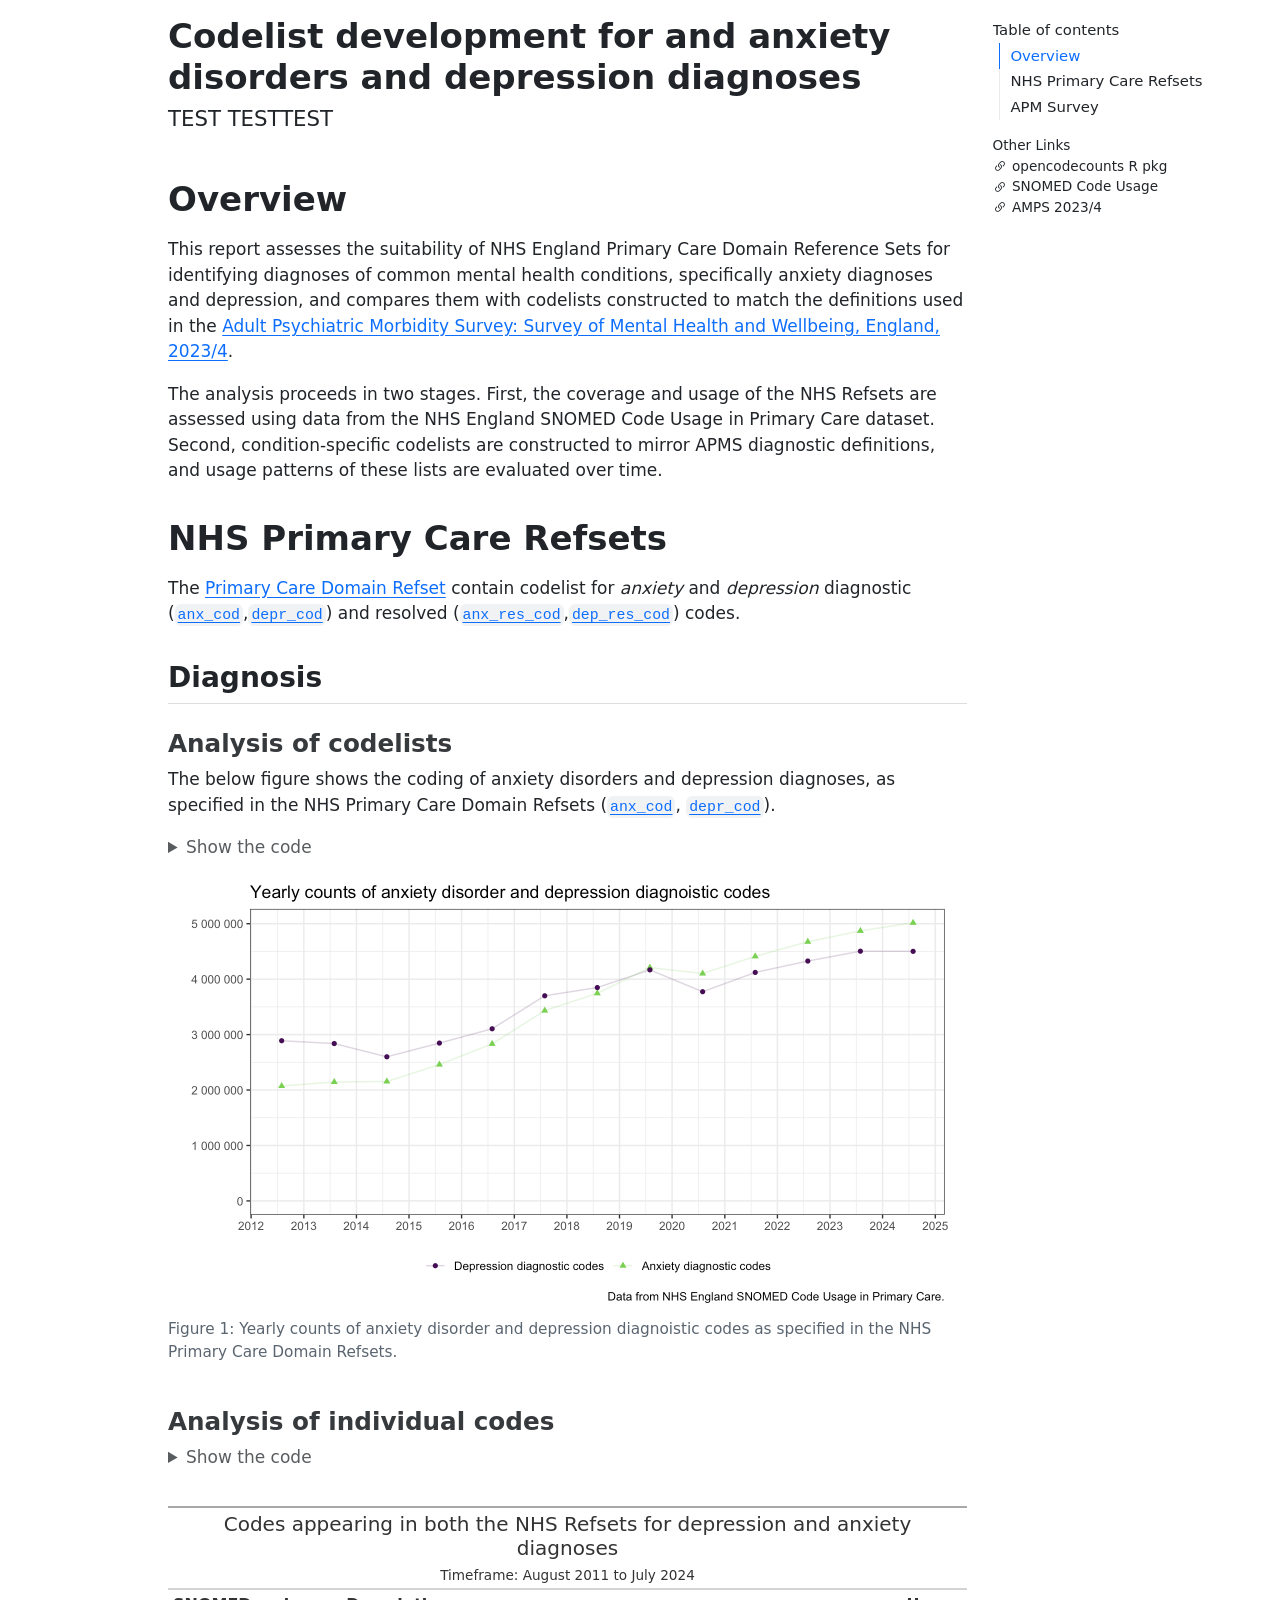
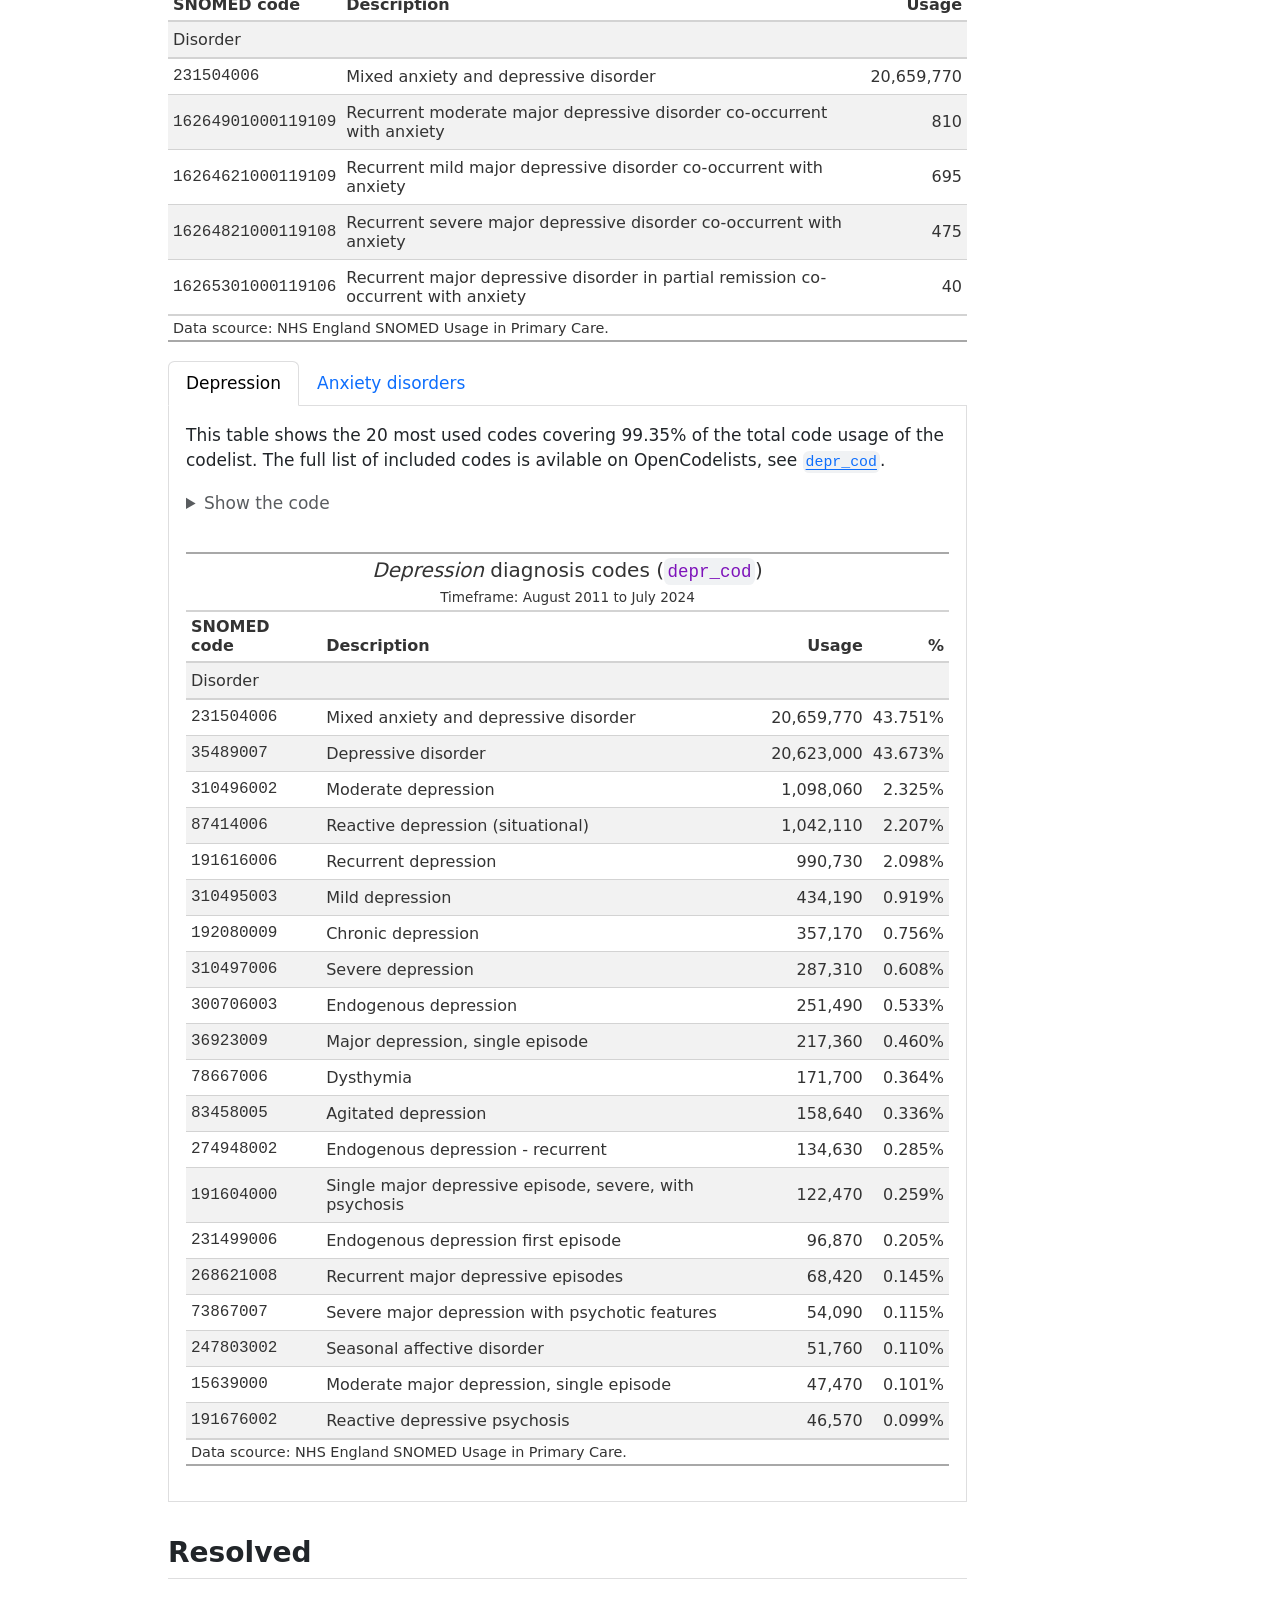
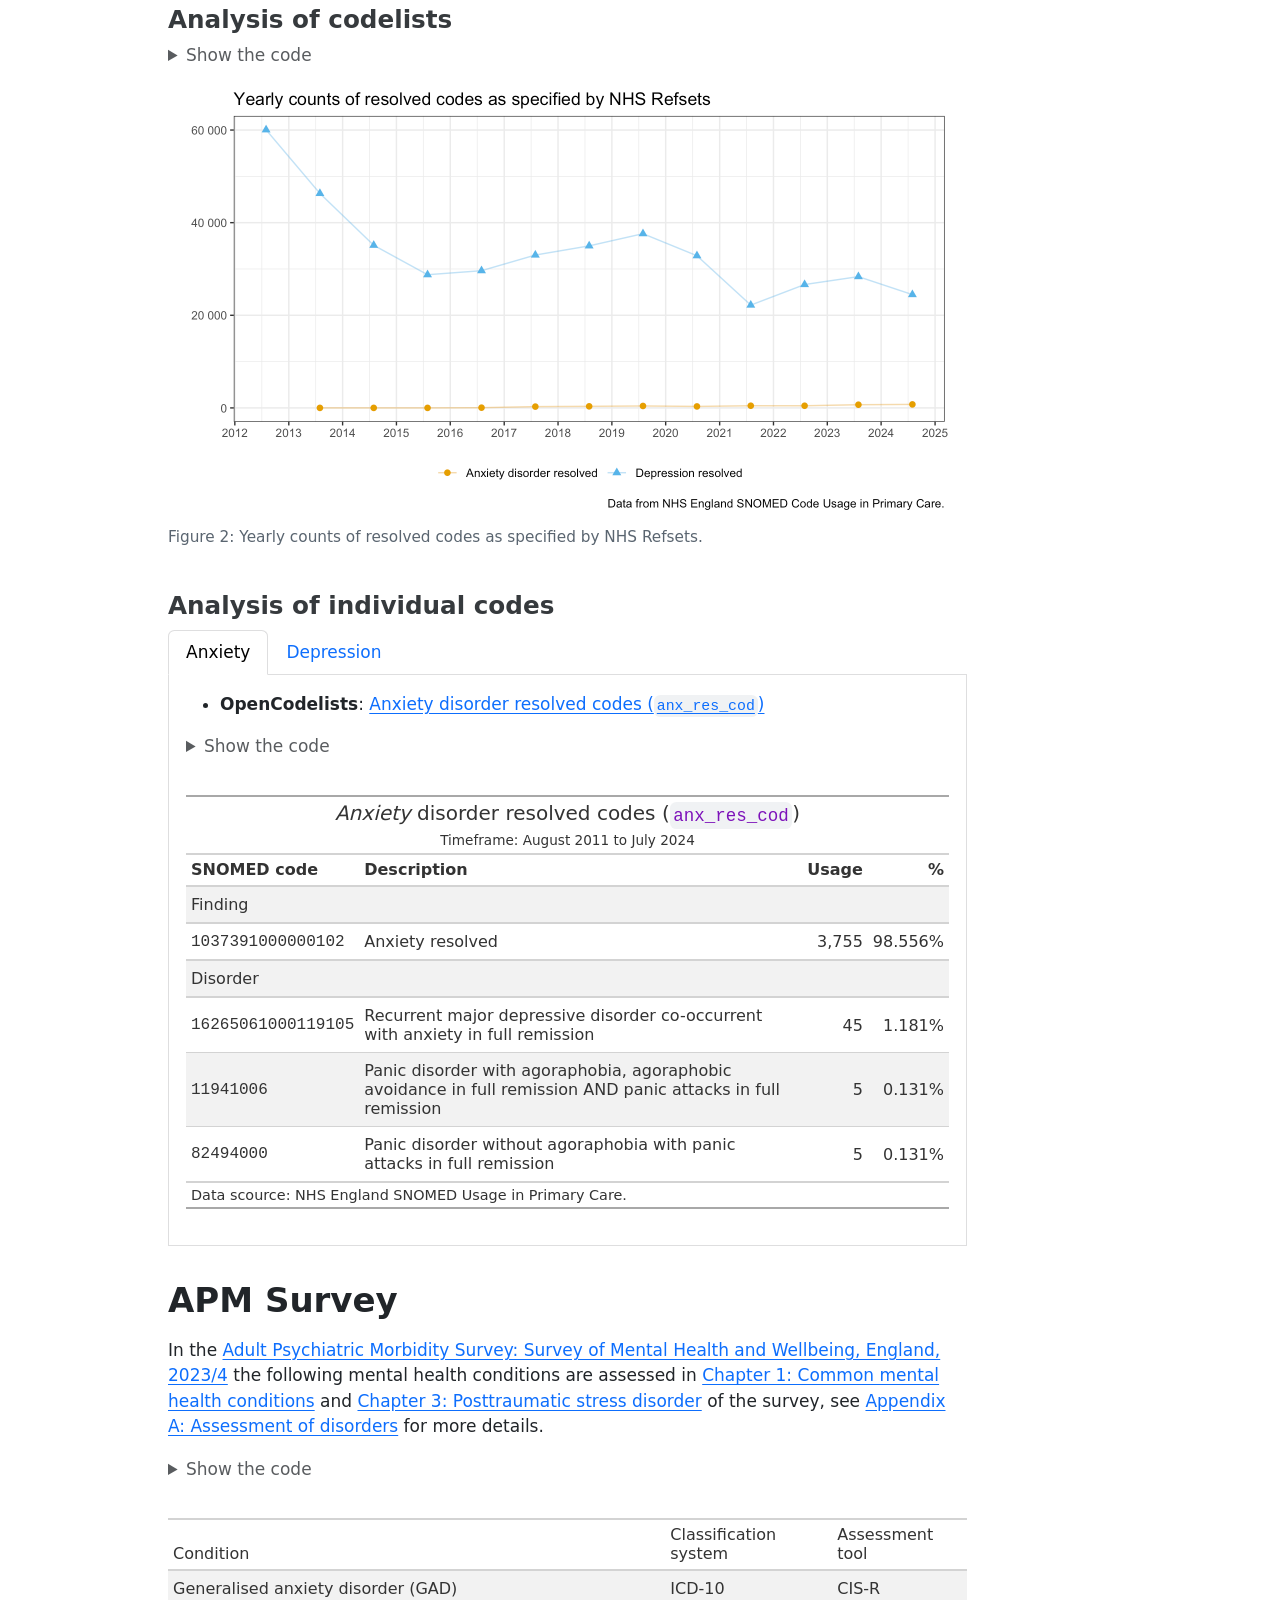
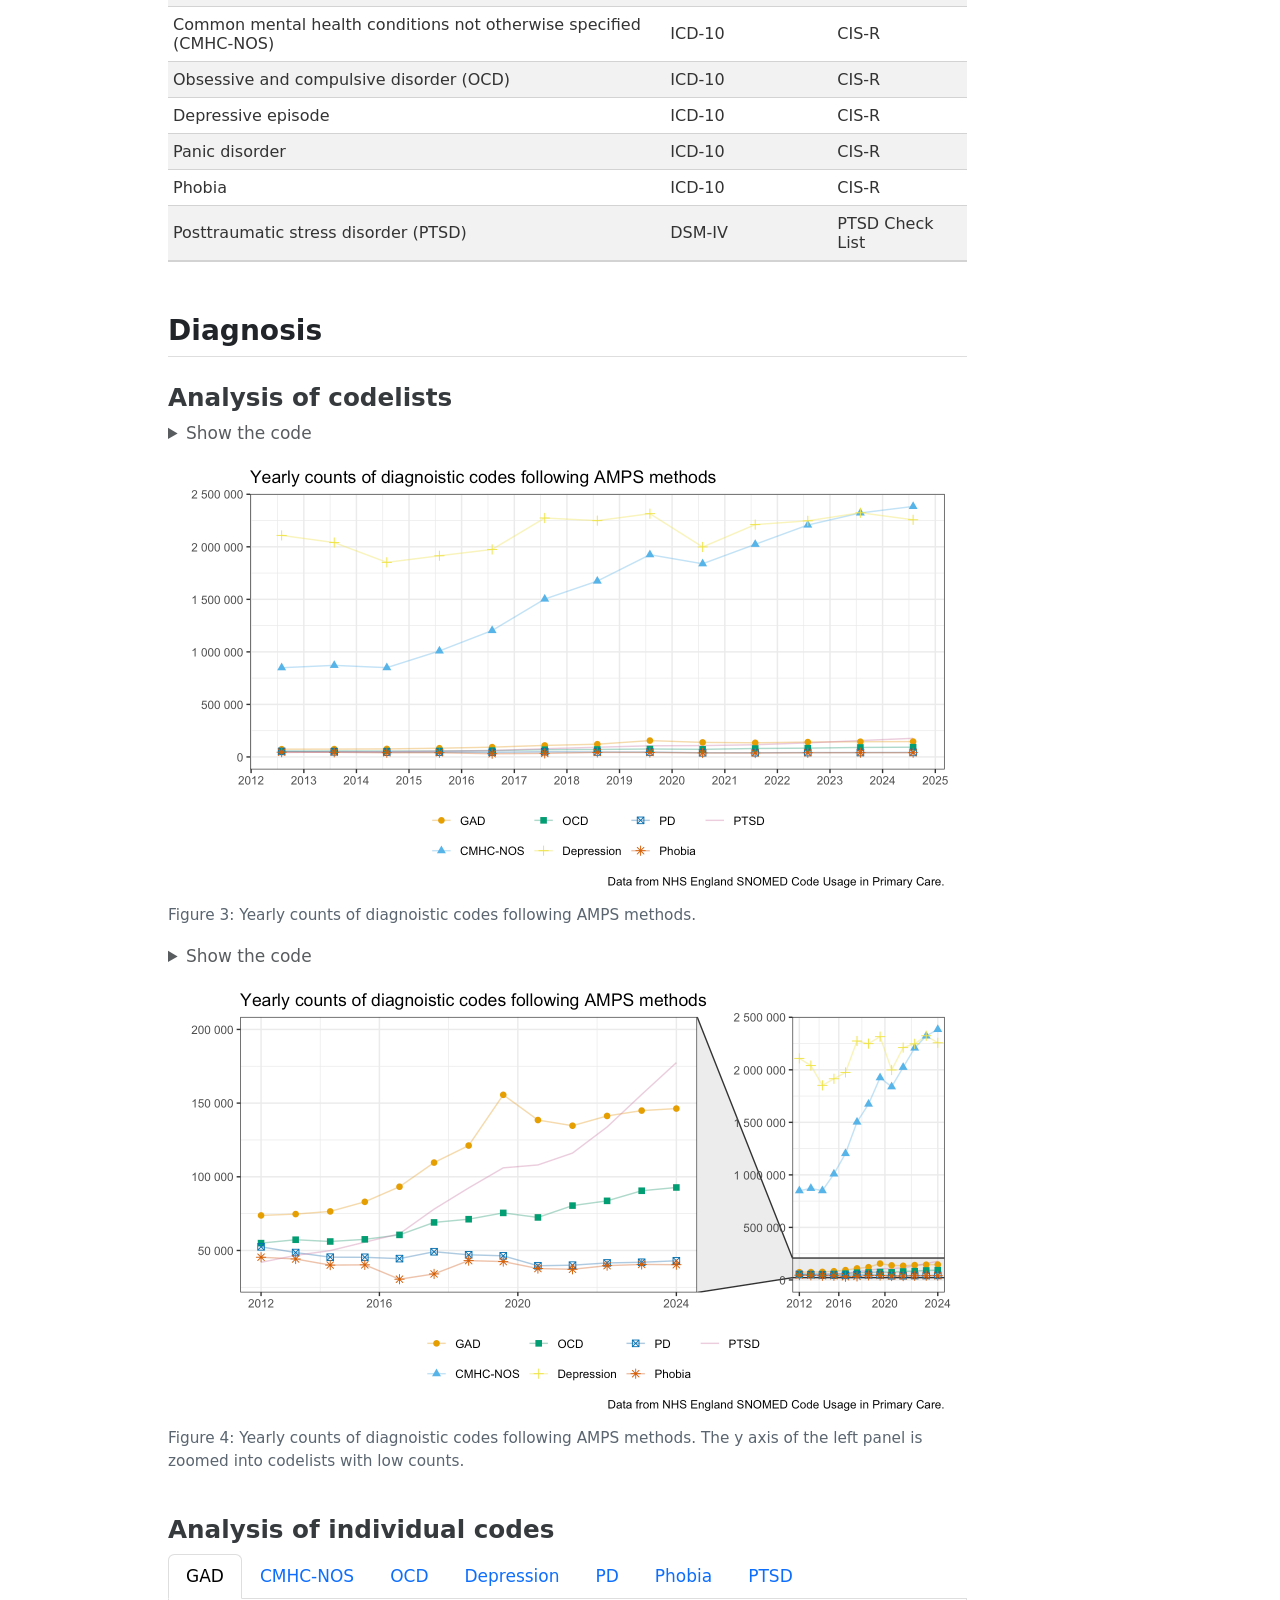
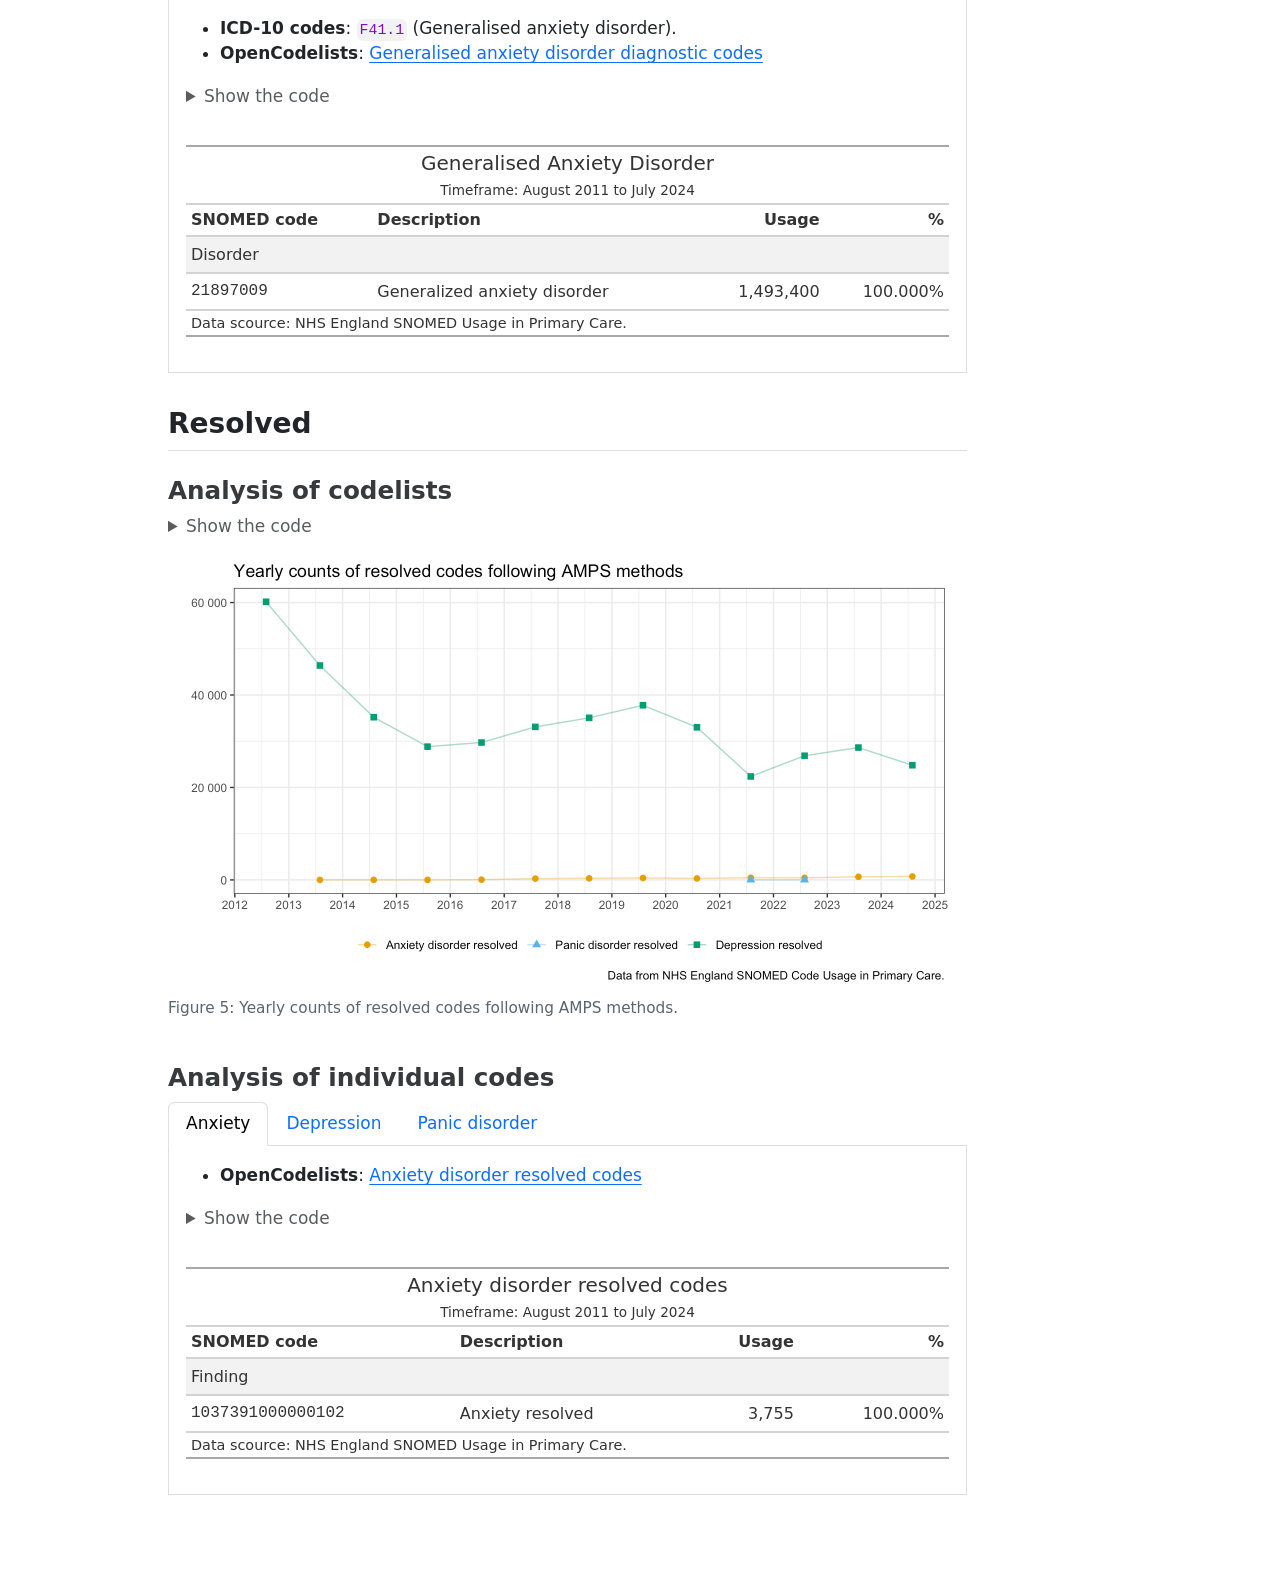
==== commit ffc1da13: "Built site for gh-pages" ====
--- a/anx_dep_dx_cod_devel.html
+++ b/anx_dep_dx_cod_devel.html
@@ -2,7 +2,7 @@
 <html xmlns="http://www.w3.org/1999/xhtml" lang="en" xml:lang="en"><head>
 
 <meta charset="utf-8">
-<meta name="generator" content="quarto-1.7.34">
+<meta name="generator" content="quarto-1.8.24">
 
 <meta name="viewport" content="width=device-width, initial-scale=1.0, user-scalable=yes">
 
@@ -61,14 +61,15 @@
 <script src="anx_dep_dx_cod_devel_files/libs/clipboard/clipboard.min.js"></script>
 <script src="anx_dep_dx_cod_devel_files/libs/quarto-html/quarto.js" type="module"></script>
 <script src="anx_dep_dx_cod_devel_files/libs/quarto-html/tabsets/tabsets.js" type="module"></script>
+<script src="anx_dep_dx_cod_devel_files/libs/quarto-html/axe/axe-check.js" type="module"></script>
 <script src="anx_dep_dx_cod_devel_files/libs/quarto-html/popper.min.js"></script>
 <script src="anx_dep_dx_cod_devel_files/libs/quarto-html/tippy.umd.min.js"></script>
 <script src="anx_dep_dx_cod_devel_files/libs/quarto-html/anchor.min.js"></script>
 <link href="anx_dep_dx_cod_devel_files/libs/quarto-html/tippy.css" rel="stylesheet">
-<link href="anx_dep_dx_cod_devel_files/libs/quarto-html/quarto-syntax-highlighting-c8ad9e5dbd60b7b70b38521ab19b7da4.css" rel="stylesheet" id="quarto-text-highlighting-styles">
+<link href="anx_dep_dx_cod_devel_files/libs/quarto-html/quarto-syntax-highlighting-dc55a5b9e770e841cd82e46aadbfb9b0.css" rel="stylesheet" id="quarto-text-highlighting-styles">
 <script src="anx_dep_dx_cod_devel_files/libs/bootstrap/bootstrap.min.js"></script>
 <link href="anx_dep_dx_cod_devel_files/libs/bootstrap/bootstrap-icons.css" rel="stylesheet">
-<link href="anx_dep_dx_cod_devel_files/libs/bootstrap/bootstrap-81267100e462c21b3d6c0d5bf76a3417.min.css" rel="stylesheet" append-hash="true" id="quarto-bootstrap" data-mode="light">
+<link href="anx_dep_dx_cod_devel_files/libs/bootstrap/bootstrap-d6a003b94517c951b2d65075d42fb01b.min.css" rel="stylesheet" append-hash="true" id="quarto-bootstrap" data-mode="light">
 
 
 </head>
@@ -100,6 +101,7 @@
 <header id="title-block-header" class="quarto-title-block default">
 <div class="quarto-title">
 <h1 class="title">Codelist development for and anxiety disorders and depression diagnoses</h1>
+<p class="subtitle lead">TEST TESTTEST</p>
 </div>
 
 
@@ -132,7 +134,7 @@
 <div class="cell">
 <details class="code-fold">
 <summary>Show the code</summary>
-<div class="sourceCode cell-code" id="cb1"><pre class="sourceCode r code-with-copy"><code class="sourceCode r"><span id="cb1-1"><a href="#cb1-1" aria-hidden="true" tabindex="-1"></a>anx_cod_depr_cod_usage <span class="ot">&lt;-</span> snomed_usage <span class="sc">|&gt;</span> </span>
+<div class="code-copy-outer-scaffold"><div class="sourceCode cell-code" id="cb1"><pre class="sourceCode r code-with-copy"><code class="sourceCode r"><span id="cb1-1"><a href="#cb1-1" aria-hidden="true" tabindex="-1"></a>anx_cod_depr_cod_usage <span class="ot">&lt;-</span> snomed_usage <span class="sc">|&gt;</span> </span>
 <span id="cb1-2"><a href="#cb1-2" aria-hidden="true" tabindex="-1"></a>  <span class="fu">mutate</span>(</span>
 <span id="cb1-3"><a href="#cb1-3" aria-hidden="true" tabindex="-1"></a>    <span class="at">depr_cod =</span> snomed_code <span class="sc">%in%</span> depr_cod<span class="sc">$</span>code,</span>
 <span id="cb1-4"><a href="#cb1-4" aria-hidden="true" tabindex="-1"></a>    <span class="at">anx_cod =</span> snomed_code <span class="sc">%in%</span> anx_cod<span class="sc">$</span>code</span>
@@ -186,7 +188,7 @@
 <span id="cb1-52"><a href="#cb1-52" aria-hidden="true" tabindex="-1"></a>  <span class="at">width =</span> <span class="dv">8</span></span>
 <span id="cb1-53"><a href="#cb1-53" aria-hidden="true" tabindex="-1"></a>)</span>
 <span id="cb1-54"><a href="#cb1-54" aria-hidden="true" tabindex="-1"></a></span>
-<span id="cb1-55"><a href="#cb1-55" aria-hidden="true" tabindex="-1"></a>fig_depr_anx_cod_trends</span></code><button title="Copy to Clipboard" class="code-copy-button"><i class="bi"></i></button></pre></div>
+<span id="cb1-55"><a href="#cb1-55" aria-hidden="true" tabindex="-1"></a>fig_depr_anx_cod_trends</span></code></pre></div><button title="Copy to Clipboard" class="code-copy-button"><i class="bi"></i></button></div>
 </details>
 <div class="cell-output-display">
 <div id="fig-anx-dep-cod-trends" class="quarto-float quarto-figure quarto-figure-center anchored">
@@ -207,7 +209,7 @@
 <div class="cell">
 <details class="code-fold">
 <summary>Show the code</summary>
-<div class="sourceCode cell-code" id="cb2"><pre class="sourceCode r code-with-copy"><code class="sourceCode r"><span id="cb2-1"><a href="#cb2-1" aria-hidden="true" tabindex="-1"></a>overlap <span class="ot">&lt;-</span> <span class="fu">intersect</span>(depr_cod<span class="sc">$</span>code, anx_cod<span class="sc">$</span>code)</span>
+<div class="code-copy-outer-scaffold"><div class="sourceCode cell-code" id="cb2"><pre class="sourceCode r code-with-copy"><code class="sourceCode r"><span id="cb2-1"><a href="#cb2-1" aria-hidden="true" tabindex="-1"></a>overlap <span class="ot">&lt;-</span> <span class="fu">intersect</span>(depr_cod<span class="sc">$</span>code, anx_cod<span class="sc">$</span>code)</span>
 <span id="cb2-2"><a href="#cb2-2" aria-hidden="true" tabindex="-1"></a></span>
 <span id="cb2-3"><a href="#cb2-3" aria-hidden="true" tabindex="-1"></a>snomed_usage <span class="sc">|&gt;</span> </span>
 <span id="cb2-4"><a href="#cb2-4" aria-hidden="true" tabindex="-1"></a>  <span class="fu">filter</span>(snomed_code <span class="sc">%in%</span> overlap) <span class="sc">|&gt;</span> </span>
@@ -217,26 +219,26 @@
 <span id="cb2-8"><a href="#cb2-8" aria-hidden="true" tabindex="-1"></a>    <span class="at">title =</span> <span class="fu">md</span>(<span class="st">"Codes appearing in both the NHS Refsets for depression and anxiety diagnoses"</span>),</span>
 <span id="cb2-9"><a href="#cb2-9" aria-hidden="true" tabindex="-1"></a>    <span class="at">subtitle =</span> <span class="st">"Timeframe: August 2011 to July 2024"</span></span>
 <span id="cb2-10"><a href="#cb2-10" aria-hidden="true" tabindex="-1"></a>  ) <span class="sc">|&gt;</span> </span>
-<span id="cb2-11"><a href="#cb2-11" aria-hidden="true" tabindex="-1"></a>  <span class="fu">cols_hide</span>(ratio_usage)</span></code><button title="Copy to Clipboard" class="code-copy-button"><i class="bi"></i></button></pre></div>
+<span id="cb2-11"><a href="#cb2-11" aria-hidden="true" tabindex="-1"></a>  <span class="fu">cols_hide</span>(ratio_usage)</span></code></pre></div><button title="Copy to Clipboard" class="code-copy-button"><i class="bi"></i></button></div>
 </details>
 <div class="cell-output-display">
-<div id="tojktrjelp" style="padding-left:0px;padding-right:0px;padding-top:10px;padding-bottom:10px;overflow-x:auto;overflow-y:auto;width:auto;height:auto;">
-<style>#tojktrjelp table {
+<div id="gciiavsbnt" style="padding-left:0px;padding-right:0px;padding-top:10px;padding-bottom:10px;overflow-x:auto;overflow-y:auto;width:auto;height:auto;">
+<style>#gciiavsbnt table {
   font-family: system-ui, 'Segoe UI', Roboto, Helvetica, Arial, sans-serif, 'Apple Color Emoji', 'Segoe UI Emoji', 'Segoe UI Symbol', 'Noto Color Emoji';
   -webkit-font-smoothing: antialiased;
   -moz-osx-font-smoothing: grayscale;
 }
 
-#tojktrjelp thead, #tojktrjelp tbody, #tojktrjelp tfoot, #tojktrjelp tr, #tojktrjelp td, #tojktrjelp th {
+#gciiavsbnt thead, #gciiavsbnt tbody, #gciiavsbnt tfoot, #gciiavsbnt tr, #gciiavsbnt td, #gciiavsbnt th {
   border-style: none;
 }
 
-#tojktrjelp p {
+#gciiavsbnt p {
   margin: 0;
   padding: 0;
 }
 
-#tojktrjelp .gt_table {
+#gciiavsbnt .gt_table {
   display: table;
   border-collapse: collapse;
   line-height: normal;
@@ -262,12 +264,12 @@
   border-left-color: #D3D3D3;
 }
 
-#tojktrjelp .gt_caption {
+#gciiavsbnt .gt_caption {
   padding-top: 4px;
   padding-bottom: 4px;
 }
 
-#tojktrjelp .gt_title {
+#gciiavsbnt .gt_title {
   color: #333333;
   font-size: 125%;
   font-weight: initial;
@@ -279,7 +281,7 @@
   border-bottom-width: 0;
 }
 
-#tojktrjelp .gt_subtitle {
+#gciiavsbnt .gt_subtitle {
   color: #333333;
   font-size: 85%;
   font-weight: initial;
@@ -291,7 +293,7 @@
   border-top-width: 0;
 }
 
-#tojktrjelp .gt_heading {
+#gciiavsbnt .gt_heading {
   background-color: #FFFFFF;
   text-align: center;
   border-bottom-color: #FFFFFF;
@@ -303,13 +305,13 @@
   border-right-color: #D3D3D3;
 }
 
-#tojktrjelp .gt_bottom_border {
-  border-bottom-style: solid;
-  border-bottom-width: 2px;
-  border-bottom-color: #D3D3D3;
-}
-
-#tojktrjelp .gt_col_headings {
+#gciiavsbnt .gt_bottom_border {
+  border-bottom-style: solid;
+  border-bottom-width: 2px;
+  border-bottom-color: #D3D3D3;
+}
+
+#gciiavsbnt .gt_col_headings {
   border-top-style: solid;
   border-top-width: 2px;
   border-top-color: #D3D3D3;
@@ -324,7 +326,7 @@
   border-right-color: #D3D3D3;
 }
 
-#tojktrjelp .gt_col_heading {
+#gciiavsbnt .gt_col_heading {
   color: #333333;
   background-color: #FFFFFF;
   font-size: 100%;
@@ -344,7 +346,7 @@
   overflow-x: hidden;
 }
 
-#tojktrjelp .gt_column_spanner_outer {
+#gciiavsbnt .gt_column_spanner_outer {
   color: #333333;
   background-color: #FFFFFF;
   font-size: 100%;
@@ -356,15 +358,15 @@
   padding-right: 4px;
 }
 
-#tojktrjelp .gt_column_spanner_outer:first-child {
+#gciiavsbnt .gt_column_spanner_outer:first-child {
   padding-left: 0;
 }
 
-#tojktrjelp .gt_column_spanner_outer:last-child {
+#gciiavsbnt .gt_column_spanner_outer:last-child {
   padding-right: 0;
 }
 
-#tojktrjelp .gt_column_spanner {
+#gciiavsbnt .gt_column_spanner {
   border-bottom-style: solid;
   border-bottom-width: 2px;
   border-bottom-color: #D3D3D3;
@@ -376,11 +378,11 @@
   width: 100%;
 }
 
-#tojktrjelp .gt_spanner_row {
+#gciiavsbnt .gt_spanner_row {
   border-bottom-style: hidden;
 }
 
-#tojktrjelp .gt_group_heading {
+#gciiavsbnt .gt_group_heading {
   padding-top: 8px;
   padding-bottom: 8px;
   padding-left: 5px;
@@ -406,7 +408,7 @@
   text-align: left;
 }
 
-#tojktrjelp .gt_empty_group_heading {
+#gciiavsbnt .gt_empty_group_heading {
   padding: 0.5px;
   color: #333333;
   background-color: #FFFFFF;
@@ -421,15 +423,15 @@
   vertical-align: middle;
 }
 
-#tojktrjelp .gt_from_md > :first-child {
+#gciiavsbnt .gt_from_md > :first-child {
   margin-top: 0;
 }
 
-#tojktrjelp .gt_from_md > :last-child {
+#gciiavsbnt .gt_from_md > :last-child {
   margin-bottom: 0;
 }
 
-#tojktrjelp .gt_row {
+#gciiavsbnt .gt_row {
   padding-top: 8px;
   padding-bottom: 8px;
   padding-left: 5px;
@@ -448,7 +450,7 @@
   overflow-x: hidden;
 }
 
-#tojktrjelp .gt_stub {
+#gciiavsbnt .gt_stub {
   color: #333333;
   background-color: #FFFFFF;
   font-size: 100%;
@@ -461,7 +463,7 @@
   padding-right: 5px;
 }
 
-#tojktrjelp .gt_stub_row_group {
+#gciiavsbnt .gt_stub_row_group {
   color: #333333;
   background-color: #FFFFFF;
   font-size: 100%;
@@ -475,54 +477,54 @@
   vertical-align: top;
 }
 
-#tojktrjelp .gt_row_group_first td {
-  border-top-width: 2px;
-}
-
-#tojktrjelp .gt_row_group_first th {
-  border-top-width: 2px;
-}
-
-#tojktrjelp .gt_summary_row {
-  color: #333333;
-  background-color: #FFFFFF;
-  text-transform: inherit;
-  padding-top: 8px;
-  padding-bottom: 8px;
-  padding-left: 5px;
-  padding-right: 5px;
-}
-
-#tojktrjelp .gt_first_summary_row {
-  border-top-style: solid;
-  border-top-color: #D3D3D3;
-}
-
-#tojktrjelp .gt_first_summary_row.thick {
-  border-top-width: 2px;
-}
-
-#tojktrjelp .gt_last_summary_row {
-  padding-top: 8px;
-  padding-bottom: 8px;
-  padding-left: 5px;
-  padding-right: 5px;
-  border-bottom-style: solid;
-  border-bottom-width: 2px;
-  border-bottom-color: #D3D3D3;
-}
-
-#tojktrjelp .gt_grand_summary_row {
-  color: #333333;
-  background-color: #FFFFFF;
-  text-transform: inherit;
-  padding-top: 8px;
-  padding-bottom: 8px;
-  padding-left: 5px;
-  padding-right: 5px;
-}
-
-#tojktrjelp .gt_first_grand_summary_row {
+#gciiavsbnt .gt_row_group_first td {
+  border-top-width: 2px;
+}
+
+#gciiavsbnt .gt_row_group_first th {
+  border-top-width: 2px;
+}
+
+#gciiavsbnt .gt_summary_row {
+  color: #333333;
+  background-color: #FFFFFF;
+  text-transform: inherit;
+  padding-top: 8px;
+  padding-bottom: 8px;
+  padding-left: 5px;
+  padding-right: 5px;
+}
+
+#gciiavsbnt .gt_first_summary_row {
+  border-top-style: solid;
+  border-top-color: #D3D3D3;
+}
+
+#gciiavsbnt .gt_first_summary_row.thick {
+  border-top-width: 2px;
+}
+
+#gciiavsbnt .gt_last_summary_row {
+  padding-top: 8px;
+  padding-bottom: 8px;
+  padding-left: 5px;
+  padding-right: 5px;
+  border-bottom-style: solid;
+  border-bottom-width: 2px;
+  border-bottom-color: #D3D3D3;
+}
+
+#gciiavsbnt .gt_grand_summary_row {
+  color: #333333;
+  background-color: #FFFFFF;
+  text-transform: inherit;
+  padding-top: 8px;
+  padding-bottom: 8px;
+  padding-left: 5px;
+  padding-right: 5px;
+}
+
+#gciiavsbnt .gt_first_grand_summary_row {
   padding-top: 8px;
   padding-bottom: 8px;
   padding-left: 5px;
@@ -532,7 +534,7 @@
   border-top-color: #D3D3D3;
 }
 
-#tojktrjelp .gt_last_grand_summary_row_top {
+#gciiavsbnt .gt_last_grand_summary_row_top {
   padding-top: 8px;
   padding-bottom: 8px;
   padding-left: 5px;
@@ -542,20 +544,20 @@
   border-bottom-color: #D3D3D3;
 }
 
-#tojktrjelp .gt_striped {
+#gciiavsbnt .gt_striped {
   background-color: rgba(128, 128, 128, 0.05);
 }
 
-#tojktrjelp .gt_table_body {
-  border-top-style: solid;
-  border-top-width: 2px;
-  border-top-color: #D3D3D3;
-  border-bottom-style: solid;
-  border-bottom-width: 2px;
-  border-bottom-color: #D3D3D3;
-}
-
-#tojktrjelp .gt_footnotes {
+#gciiavsbnt .gt_table_body {
+  border-top-style: solid;
+  border-top-width: 2px;
+  border-top-color: #D3D3D3;
+  border-bottom-style: solid;
+  border-bottom-width: 2px;
+  border-bottom-color: #D3D3D3;
+}
+
+#gciiavsbnt .gt_footnotes {
   color: #333333;
   background-color: #FFFFFF;
   border-bottom-style: none;
@@ -569,7 +571,7 @@
   border-right-color: #D3D3D3;
 }
 
-#tojktrjelp .gt_footnote {
+#gciiavsbnt .gt_footnote {
   margin: 0px;
   font-size: 90%;
   padding-top: 4px;
@@ -578,7 +580,7 @@
   padding-right: 5px;
 }
 
-#tojktrjelp .gt_sourcenotes {
+#gciiavsbnt .gt_sourcenotes {
   color: #333333;
   background-color: #FFFFFF;
   border-bottom-style: none;
@@ -592,7 +594,7 @@
   border-right-color: #D3D3D3;
 }
 
-#tojktrjelp .gt_sourcenote {
+#gciiavsbnt .gt_sourcenote {
   font-size: 90%;
   padding-top: 4px;
   padding-bottom: 4px;
@@ -600,83 +602,83 @@
   padding-right: 5px;
 }
 
-#tojktrjelp .gt_left {
+#gciiavsbnt .gt_left {
   text-align: left;
 }
 
-#tojktrjelp .gt_center {
+#gciiavsbnt .gt_center {
   text-align: center;
 }
 
-#tojktrjelp .gt_right {
+#gciiavsbnt .gt_right {
   text-align: right;
   font-variant-numeric: tabular-nums;
 }
 
-#tojktrjelp .gt_font_normal {
+#gciiavsbnt .gt_font_normal {
   font-weight: normal;
 }
 
-#tojktrjelp .gt_font_bold {
+#gciiavsbnt .gt_font_bold {
   font-weight: bold;
 }
 
-#tojktrjelp .gt_font_italic {
+#gciiavsbnt .gt_font_italic {
   font-style: italic;
 }
 
-#tojktrjelp .gt_super {
+#gciiavsbnt .gt_super {
   font-size: 65%;
 }
 
-#tojktrjelp .gt_footnote_marks {
+#gciiavsbnt .gt_footnote_marks {
   font-size: 75%;
   vertical-align: 0.4em;
   position: initial;
 }
 
-#tojktrjelp .gt_asterisk {
+#gciiavsbnt .gt_asterisk {
   font-size: 100%;
   vertical-align: 0;
 }
 
-#tojktrjelp .gt_indent_1 {
+#gciiavsbnt .gt_indent_1 {
   text-indent: 5px;
 }
 
-#tojktrjelp .gt_indent_2 {
+#gciiavsbnt .gt_indent_2 {
   text-indent: 10px;
 }
 
-#tojktrjelp .gt_indent_3 {
+#gciiavsbnt .gt_indent_3 {
   text-indent: 15px;
 }
 
-#tojktrjelp .gt_indent_4 {
+#gciiavsbnt .gt_indent_4 {
   text-indent: 20px;
 }
 
-#tojktrjelp .gt_indent_5 {
+#gciiavsbnt .gt_indent_5 {
   text-indent: 25px;
 }
 
-#tojktrjelp .katex-display {
+#gciiavsbnt .katex-display {
   display: inline-flex !important;
   margin-bottom: 0.75em !important;
 }
 
-#tojktrjelp div.Reactable > div.rt-table > div.rt-thead > div.rt-tr.rt-tr-group-header > div.rt-th-group:after {
+#gciiavsbnt div.Reactable > div.rt-table > div.rt-thead > div.rt-tr.rt-tr-group-header > div.rt-th-group:after {
   height: 0px !important;
 }
 </style>
 
-<table class="gt_table caption-top table table-sm table-striped small" data-quarto-postprocess="true" data-quarto-disable-processing="false" data-quarto-bootstrap="false">
+<table class="gt_table caption-top table table-sm table-striped small" data-quarto-bootstrap="false">
 <thead>
 <tr class="gt_heading header">
-<th colspan="3" class="gt_heading gt_title gt_font_normal">Codes appearing in both the NHS Refsets for depression and anxiety diagnoses</th>
+<td colspan="3" class="gt_heading gt_title gt_font_normal">Codes appearing in both the NHS Refsets for depression and anxiety diagnoses</td>
 </tr>
 <tr class="gt_heading even">
-<th colspan="3" class="gt_heading gt_subtitle gt_font_normal gt_bottom_border">Timeframe: August 2011 to July 2024</th>
+<td colspan="3" class="gt_heading gt_subtitle gt_font_normal gt_bottom_border">Timeframe: August 2011 to July 2024</td>
 </tr>
 <tr class="gt_col_headings header">
 <th id="snomed_code" class="gt_col_heading gt_columns_bottom_border gt_left" data-quarto-table-cell-role="th" style="font-weight: bold" scope="col">SNOMED code</th>
@@ -686,7 +688,7 @@
 </thead>
 <tbody class="gt_table_body">
 <tr class="gt_group_heading_row odd">
-<td colspan="3" id="Disorder" class="gt_group_heading" data-quarto-table-cell-role="th" scope="colgroup">Disorder</td>
+<th colspan="3" id="Disorder" class="gt_group_heading" data-quarto-table-cell-role="th" scope="colgroup">Disorder</th>
 </tr>
 <tr class="gt_row_group_first even">
 <td class="gt_row gt_left" headers="Disorder  snomed_code" style="font-family: 'Courier New'">231504006</td>
@@ -732,7 +734,7 @@
 <div class="cell">
 <details class="code-fold">
 <summary>Show the code</summary>
-<div class="sourceCode cell-code" id="cb3"><pre class="sourceCode r code-with-copy"><code class="sourceCode r"><span id="cb3-1"><a href="#cb3-1" aria-hidden="true" tabindex="-1"></a><span class="co"># Display formatted table</span></span>
+<div class="code-copy-outer-scaffold"><div class="sourceCode cell-code" id="cb3"><pre class="sourceCode r code-with-copy"><code class="sourceCode r"><span id="cb3-1"><a href="#cb3-1" aria-hidden="true" tabindex="-1"></a><span class="co"># Display formatted table</span></span>
 <span id="cb3-2"><a href="#cb3-2" aria-hidden="true" tabindex="-1"></a>tab_depr_cod_counts <span class="ot">&lt;-</span> depr_cod_counts <span class="sc">|&gt;</span></span>
 <span id="cb3-3"><a href="#cb3-3" aria-hidden="true" tabindex="-1"></a>  <span class="fu">create_table_sem_tag</span>(</span>
 <span id="cb3-4"><a href="#cb3-4" aria-hidden="true" tabindex="-1"></a>    <span class="at">title =</span> <span class="fu">md</span>(<span class="st">"*Depression* diagnosis codes (`depr_cod`)"</span>),</span>
@@ -744,26 +746,26 @@
 <span id="cb3-10"><a href="#cb3-10" aria-hidden="true" tabindex="-1"></a>  <span class="fu">here</span>(<span class="st">"output"</span>, <span class="st">"tables"</span>, <span class="st">"cod_devel"</span>, <span class="st">"dx"</span>, <span class="st">"tab_depr_cod_usage.png"</span>)</span>
 <span id="cb3-11"><a href="#cb3-11" aria-hidden="true" tabindex="-1"></a>  )</span>
 <span id="cb3-12"><a href="#cb3-12" aria-hidden="true" tabindex="-1"></a></span>
-<span id="cb3-13"><a href="#cb3-13" aria-hidden="true" tabindex="-1"></a>tab_depr_cod_counts</span></code><button title="Copy to Clipboard" class="code-copy-button"><i class="bi"></i></button></pre></div>
+<span id="cb3-13"><a href="#cb3-13" aria-hidden="true" tabindex="-1"></a>tab_depr_cod_counts</span></code></pre></div><button title="Copy to Clipboard" class="code-copy-button"><i class="bi"></i></button></div>
 </details>
 <div class="cell-output-display">
-<div id="wwphizhiib" style="padding-left:0px;padding-right:0px;padding-top:10px;padding-bottom:10px;overflow-x:auto;overflow-y:auto;width:auto;height:auto;">
-<style>#wwphizhiib table {
+<div id="gngxklkoip" style="padding-left:0px;padding-right:0px;padding-top:10px;padding-bottom:10px;overflow-x:auto;overflow-y:auto;width:auto;height:auto;">
+<style>#gngxklkoip table {
   font-family: system-ui, 'Segoe UI', Roboto, Helvetica, Arial, sans-serif, 'Apple Color Emoji', 'Segoe UI Emoji', 'Segoe UI Symbol', 'Noto Color Emoji';
   -webkit-font-smoothing: antialiased;
   -moz-osx-font-smoothing: grayscale;
 }
 
-#wwphizhiib thead, #wwphizhiib tbody, #wwphizhiib tfoot, #wwphizhiib tr, #wwphizhiib td, #wwphizhiib th {
+#gngxklkoip thead, #gngxklkoip tbody, #gngxklkoip tfoot, #gngxklkoip tr, #gngxklkoip td, #gngxklkoip th {
   border-style: none;
 }
 
-#wwphizhiib p {
+#gngxklkoip p {
   margin: 0;
   padding: 0;
 }
 
-#wwphizhiib .gt_table {
+#gngxklkoip .gt_table {
   display: table;
   border-collapse: collapse;
   line-height: normal;
@@ -789,12 +791,12 @@
   border-left-color: #D3D3D3;
 }
 
-#wwphizhiib .gt_caption {
+#gngxklkoip .gt_caption {
   padding-top: 4px;
   padding-bottom: 4px;
 }
 
-#wwphizhiib .gt_title {
+#gngxklkoip .gt_title {
   color: #333333;
   font-size: 125%;
   font-weight: initial;
@@ -806,7 +808,7 @@
   border-bottom-width: 0;
 }
 
-#wwphizhiib .gt_subtitle {
+#gngxklkoip .gt_subtitle {
   color: #333333;
   font-size: 85%;
   font-weight: initial;
@@ -818,7 +820,7 @@
   border-top-width: 0;
 }
 
-#wwphizhiib .gt_heading {
+#gngxklkoip .gt_heading {
   background-color: #FFFFFF;
   text-align: center;
   border-bottom-color: #FFFFFF;
@@ -830,13 +832,13 @@
   border-right-color: #D3D3D3;
 }
 
-#wwphizhiib .gt_bottom_border {
-  border-bottom-style: solid;
-  border-bottom-width: 2px;
-  border-bottom-color: #D3D3D3;
-}
-
-#wwphizhiib .gt_col_headings {
+#gngxklkoip .gt_bottom_border {
+  border-bottom-style: solid;
+  border-bottom-width: 2px;
+  border-bottom-color: #D3D3D3;
+}
+
+#gngxklkoip .gt_col_headings {
   border-top-style: solid;
   border-top-width: 2px;
   border-top-color: #D3D3D3;
@@ -851,7 +853,7 @@
   border-right-color: #D3D3D3;
 }
 
-#wwphizhiib .gt_col_heading {
+#gngxklkoip .gt_col_heading {
   color: #333333;
   background-color: #FFFFFF;
   font-size: 100%;
@@ -871,7 +873,7 @@
   overflow-x: hidden;
 }
 
-#wwphizhiib .gt_column_spanner_outer {
+#gngxklkoip .gt_column_spanner_outer {
   color: #333333;
   background-color: #FFFFFF;
   font-size: 100%;
@@ -883,15 +885,15 @@
   padding-right: 4px;
 }
 
-#wwphizhiib .gt_column_spanner_outer:first-child {
+#gngxklkoip .gt_column_spanner_outer:first-child {
   padding-left: 0;
 }
 
-#wwphizhiib .gt_column_spanner_outer:last-child {
+#gngxklkoip .gt_column_spanner_outer:last-child {
   padding-right: 0;
 }
 
-#wwphizhiib .gt_column_spanner {
+#gngxklkoip .gt_column_spanner {
   border-bottom-style: solid;
   border-bottom-width: 2px;
   border-bottom-color: #D3D3D3;
@@ -903,11 +905,11 @@
   width: 100%;
 }
 
-#wwphizhiib .gt_spanner_row {
+#gngxklkoip .gt_spanner_row {
   border-bottom-style: hidden;
 }
 
-#wwphizhiib .gt_group_heading {
+#gngxklkoip .gt_group_heading {
   padding-top: 8px;
   padding-bottom: 8px;
   padding-left: 5px;
@@ -933,7 +935,7 @@
   text-align: left;
 }
 
-#wwphizhiib .gt_empty_group_heading {
+#gngxklkoip .gt_empty_group_heading {
   padding: 0.5px;
   color: #333333;
   background-color: #FFFFFF;
@@ -948,15 +950,15 @@
   vertical-align: middle;
 }
 
-#wwphizhiib .gt_from_md > :first-child {
+#gngxklkoip .gt_from_md > :first-child {
   margin-top: 0;
 }
 
-#wwphizhiib .gt_from_md > :last-child {
+#gngxklkoip .gt_from_md > :last-child {
   margin-bottom: 0;
 }
 
-#wwphizhiib .gt_row {
+#gngxklkoip .gt_row {
   padding-top: 8px;
   padding-bottom: 8px;
   padding-left: 5px;
@@ -975,7 +977,7 @@
   overflow-x: hidden;
 }
 
-#wwphizhiib .gt_stub {
+#gngxklkoip .gt_stub {
   color: #333333;
   background-color: #FFFFFF;
   font-size: 100%;
@@ -988,7 +990,7 @@
   padding-right: 5px;
 }
 
-#wwphizhiib .gt_stub_row_group {
+#gngxklkoip .gt_stub_row_group {
   color: #333333;
   background-color: #FFFFFF;
   font-size: 100%;
@@ -1002,54 +1004,54 @@
   vertical-align: top;
 }
 
-#wwphizhiib .gt_row_group_first td {
-  border-top-width: 2px;
-}
-
-#wwphizhiib .gt_row_group_first th {
-  border-top-width: 2px;
-}
-
-#wwphizhiib .gt_summary_row {
-  color: #333333;
-  background-color: #FFFFFF;
-  text-transform: inherit;
-  padding-top: 8px;
-  padding-bottom: 8px;
-  padding-left: 5px;
-  padding-right: 5px;
-}
-
-#wwphizhiib .gt_first_summary_row {
-  border-top-style: solid;
-  border-top-color: #D3D3D3;
-}
-
-#wwphizhiib .gt_first_summary_row.thick {
-  border-top-width: 2px;
-}
-
-#wwphizhiib .gt_last_summary_row {
-  padding-top: 8px;
-  padding-bottom: 8px;
-  padding-left: 5px;
-  padding-right: 5px;
-  border-bottom-style: solid;
-  border-bottom-width: 2px;
-  border-bottom-color: #D3D3D3;
-}
-
-#wwphizhiib .gt_grand_summary_row {
-  color: #333333;
-  background-color: #FFFFFF;
-  text-transform: inherit;
-  padding-top: 8px;
-  padding-bottom: 8px;
-  padding-left: 5px;
-  padding-right: 5px;
-}
-
-#wwphizhiib .gt_first_grand_summary_row {
+#gngxklkoip .gt_row_group_first td {
+  border-top-width: 2px;
+}
+
+#gngxklkoip .gt_row_group_first th {
+  border-top-width: 2px;
+}
+
+#gngxklkoip .gt_summary_row {
+  color: #333333;
+  background-color: #FFFFFF;
+  text-transform: inherit;
+  padding-top: 8px;
+  padding-bottom: 8px;
+  padding-left: 5px;
+  padding-right: 5px;
+}
+
+#gngxklkoip .gt_first_summary_row {
+  border-top-style: solid;
+  border-top-color: #D3D3D3;
+}
+
+#gngxklkoip .gt_first_summary_row.thick {
+  border-top-width: 2px;
+}
+
+#gngxklkoip .gt_last_summary_row {
+  padding-top: 8px;
+  padding-bottom: 8px;
+  padding-left: 5px;
+  padding-right: 5px;
+  border-bottom-style: solid;
+  border-bottom-width: 2px;
+  border-bottom-color: #D3D3D3;
+}
+
+#gngxklkoip .gt_grand_summary_row {
+  color: #333333;
+  background-color: #FFFFFF;
+  text-transform: inherit;
+  padding-top: 8px;
+  padding-bottom: 8px;
+  padding-left: 5px;
+  padding-right: 5px;
+}
+
+#gngxklkoip .gt_first_grand_summary_row {
   padding-top: 8px;
   padding-bottom: 8px;
   padding-left: 5px;
@@ -1059,7 +1061,7 @@
   border-top-color: #D3D3D3;
 }
 
-#wwphizhiib .gt_last_grand_summary_row_top {
+#gngxklkoip .gt_last_grand_summary_row_top {
   padding-top: 8px;
   padding-bottom: 8px;
   padding-left: 5px;
@@ -1069,20 +1071,20 @@
   border-bottom-color: #D3D3D3;
 }
 
-#wwphizhiib .gt_striped {
+#gngxklkoip .gt_striped {
   background-color: rgba(128, 128, 128, 0.05);
 }
 
-#wwphizhiib .gt_table_body {
-  border-top-style: solid;
-  border-top-width: 2px;
-  border-top-color: #D3D3D3;
-  border-bottom-style: solid;
-  border-bottom-width: 2px;
-  border-bottom-color: #D3D3D3;
-}
-
-#wwphizhiib .gt_footnotes {
+#gngxklkoip .gt_table_body {
+  border-top-style: solid;
+  border-top-width: 2px;
+  border-top-color: #D3D3D3;
+  border-bottom-style: solid;
+  border-bottom-width: 2px;
+  border-bottom-color: #D3D3D3;
+}
+
+#gngxklkoip .gt_footnotes {
   color: #333333;
   background-color: #FFFFFF;
   border-bottom-style: none;
@@ -1096,7 +1098,7 @@
   border-right-color: #D3D3D3;
 }
 
-#wwphizhiib .gt_footnote {
+#gngxklkoip .gt_footnote {
   margin: 0px;
   font-size: 90%;
   padding-top: 4px;
@@ -1105,7 +1107,7 @@
   padding-right: 5px;
 }
 
-#wwphizhiib .gt_sourcenotes {
+#gngxklkoip .gt_sourcenotes {
   color: #333333;
   background-color: #FFFFFF;
   border-bottom-style: none;
@@ -1119,7 +1121,7 @@
   border-right-color: #D3D3D3;
 }
 
-#wwphizhiib .gt_sourcenote {
+#gngxklkoip .gt_sourcenote {
   font-size: 90%;
   padding-top: 4px;
   padding-bottom: 4px;
@@ -1127,83 +1129,83 @@
   padding-right: 5px;
 }
 
-#wwphizhiib .gt_left {
+#gngxklkoip .gt_left {
   text-align: left;
 }
 
-#wwphizhiib .gt_center {
+#gngxklkoip .gt_center {
   text-align: center;
 }
 
-#wwphizhiib .gt_right {
+#gngxklkoip .gt_right {
   text-align: right;
   font-variant-numeric: tabular-nums;
 }
 
-#wwphizhiib .gt_font_normal {
+#gngxklkoip .gt_font_normal {
   font-weight: normal;
 }
 
-#wwphizhiib .gt_font_bold {
+#gngxklkoip .gt_font_bold {
   font-weight: bold;
 }
 
-#wwphizhiib .gt_font_italic {
+#gngxklkoip .gt_font_italic {
   font-style: italic;
 }
 
-#wwphizhiib .gt_super {
+#gngxklkoip .gt_super {
   font-size: 65%;
 }
 
-#wwphizhiib .gt_footnote_marks {
+#gngxklkoip .gt_footnote_marks {
   font-size: 75%;
   vertical-align: 0.4em;
   position: initial;
 }
 
-#wwphizhiib .gt_asterisk {
+#gngxklkoip .gt_asterisk {
   font-size: 100%;
   vertical-align: 0;
 }
 
-#wwphizhiib .gt_indent_1 {
+#gngxklkoip .gt_indent_1 {
   text-indent: 5px;
 }
 
-#wwphizhiib .gt_indent_2 {
+#gngxklkoip .gt_indent_2 {
   text-indent: 10px;
 }
 
-#wwphizhiib .gt_indent_3 {
+#gngxklkoip .gt_indent_3 {
   text-indent: 15px;
 }
 
-#wwphizhiib .gt_indent_4 {
+#gngxklkoip .gt_indent_4 {
   text-indent: 20px;
 }
 
-#wwphizhiib .gt_indent_5 {
+#gngxklkoip .gt_indent_5 {
   text-indent: 25px;
 }
 
-#wwphizhiib .katex-display {
+#gngxklkoip .katex-display {
   display: inline-flex !important;
   margin-bottom: 0.75em !important;
 }
 
-#wwphizhiib div.Reactable > div.rt-table > div.rt-thead > div.rt-tr.rt-tr-group-header > div.rt-th-group:after {
+#gngxklkoip div.Reactable > div.rt-table > div.rt-thead > div.rt-tr.rt-tr-group-header > div.rt-th-group:after {
   height: 0px !important;
 }
 </style>
 
-<table class="gt_table caption-top table table-sm table-striped small" data-quarto-postprocess="true" data-quarto-disable-processing="false" data-quarto-bootstrap="false">
+<table class="gt_table caption-top table table-sm table-striped small" data-quarto-bootstrap="false">
 <thead>
 <tr class="gt_heading header">
-<th colspan="4" class="gt_heading gt_title gt_font_normal"><em>Depression</em> diagnosis codes (<code>depr_cod</code>)</th>
+<td colspan="4" class="gt_heading gt_title gt_font_normal"><em>Depression</em> diagnosis codes (<code>depr_cod</code>)</td>
 </tr>
 <tr class="gt_heading even">
-<th colspan="4" class="gt_heading gt_subtitle gt_font_normal gt_bottom_border">Timeframe: August 2011 to July 2024</th>
+<td colspan="4" class="gt_heading gt_subtitle gt_font_normal gt_bottom_border">Timeframe: August 2011 to July 2024</td>
 </tr>
 <tr class="gt_col_headings header">
 <th id="snomed_code" class="gt_col_heading gt_columns_bottom_border gt_left" data-quarto-table-cell-role="th" style="font-weight: bold" scope="col">SNOMED code</th>
@@ -1214,7 +1216,7 @@
 </thead>
 <tbody class="gt_table_body">
 <tr class="gt_group_heading_row odd">
-<td colspan="4" id="Disorder" class="gt_group_heading" data-quarto-table-cell-role="th" scope="colgroup">Disorder</td>
+<th colspan="4" id="Disorder" class="gt_group_heading" data-quarto-table-cell-role="th" scope="colgroup">Disorder</th>
 </tr>
 <tr class="gt_row_group_first even">
 <td class="gt_row gt_left" headers="Disorder  snomed_code" style="font-family: 'Courier New'">231504006</td>
@@ -1353,7 +1355,7 @@
 <div class="cell">
 <details class="code-fold">
 <summary>Show the code</summary>
-<div class="sourceCode cell-code" id="cb4"><pre class="sourceCode r code-with-copy"><code class="sourceCode r"><span id="cb4-1"><a href="#cb4-1" aria-hidden="true" tabindex="-1"></a><span class="co"># Display formatted table</span></span>
+<div class="code-copy-outer-scaffold"><div class="sourceCode cell-code" id="cb4"><pre class="sourceCode r code-with-copy"><code class="sourceCode r"><span id="cb4-1"><a href="#cb4-1" aria-hidden="true" tabindex="-1"></a><span class="co"># Display formatted table</span></span>
 <span id="cb4-2"><a href="#cb4-2" aria-hidden="true" tabindex="-1"></a>tab_anx_cod_counts <span class="ot">&lt;-</span> anx_cod_counts <span class="sc">|&gt;</span></span>
 <span id="cb4-3"><a href="#cb4-3" aria-hidden="true" tabindex="-1"></a>  <span class="fu">create_table_sem_tag</span>(</span>
 <span id="cb4-4"><a href="#cb4-4" aria-hidden="true" tabindex="-1"></a>    <span class="at">title =</span> <span class="fu">md</span>(<span class="st">"*Anxiety* diagnosis codes (`anx_cod`)"</span>),</span>
@@ -1365,26 +1367,26 @@
 <span id="cb4-10"><a href="#cb4-10" aria-hidden="true" tabindex="-1"></a>  <span class="fu">here</span>(<span class="st">"output"</span>, <span class="st">"tables"</span>, <span class="st">"cod_devel"</span>, <span class="st">"dx"</span>, <span class="st">"tab_anx_cod_usage.png"</span>)</span>
 <span id="cb4-11"><a href="#cb4-11" aria-hidden="true" tabindex="-1"></a>  )</span>
 <span id="cb4-12"><a href="#cb4-12" aria-hidden="true" tabindex="-1"></a></span>
-<span id="cb4-13"><a href="#cb4-13" aria-hidden="true" tabindex="-1"></a>tab_anx_cod_counts</span></code><button title="Copy to Clipboard" class="code-copy-button"><i class="bi"></i></button></pre></div>
+<span id="cb4-13"><a href="#cb4-13" aria-hidden="true" tabindex="-1"></a>tab_anx_cod_counts</span></code></pre></div><button title="Copy to Clipboard" class="code-copy-button"><i class="bi"></i></button></div>
 </details>
 <div class="cell-output-display">
-<div id="hhvftdqpsb" style="padding-left:0px;padding-right:0px;padding-top:10px;padding-bottom:10px;overflow-x:auto;overflow-y:auto;width:auto;height:auto;">
-<style>#hhvftdqpsb table {
+<div id="gvlwdcopgh" style="padding-left:0px;padding-right:0px;padding-top:10px;padding-bottom:10px;overflow-x:auto;overflow-y:auto;width:auto;height:auto;">
+<style>#gvlwdcopgh table {
   font-family: system-ui, 'Segoe UI', Roboto, Helvetica, Arial, sans-serif, 'Apple Color Emoji', 'Segoe UI Emoji', 'Segoe UI Symbol', 'Noto Color Emoji';
   -webkit-font-smoothing: antialiased;
   -moz-osx-font-smoothing: grayscale;
 }
 
-#hhvftdqpsb thead, #hhvftdqpsb tbody, #hhvftdqpsb tfoot, #hhvftdqpsb tr, #hhvftdqpsb td, #hhvftdqpsb th {
+#gvlwdcopgh thead, #gvlwdcopgh tbody, #gvlwdcopgh tfoot, #gvlwdcopgh tr, #gvlwdcopgh td, #gvlwdcopgh th {
   border-style: none;
 }
 
-#hhvftdqpsb p {
+#gvlwdcopgh p {
   margin: 0;
   padding: 0;
 }
 
-#hhvftdqpsb .gt_table {
+#gvlwdcopgh .gt_table {
   display: table;
   border-collapse: collapse;
   line-height: normal;
@@ -1410,12 +1412,12 @@
   border-left-color: #D3D3D3;
 }
 
-#hhvftdqpsb .gt_caption {
+#gvlwdcopgh .gt_caption {
   padding-top: 4px;
   padding-bottom: 4px;
 }
 
-#hhvftdqpsb .gt_title {
+#gvlwdcopgh .gt_title {
   color: #333333;
   font-size: 125%;
   font-weight: initial;
@@ -1427,7 +1429,7 @@
   border-bottom-width: 0;
 }
 
-#hhvftdqpsb .gt_subtitle {
+#gvlwdcopgh .gt_subtitle {
   color: #333333;
   font-size: 85%;
   font-weight: initial;
@@ -1439,7 +1441,7 @@
   border-top-width: 0;
 }
 
-#hhvftdqpsb .gt_heading {
+#gvlwdcopgh .gt_heading {
   background-color: #FFFFFF;
   text-align: center;
   border-bottom-color: #FFFFFF;
@@ -1451,13 +1453,13 @@
   border-right-color: #D3D3D3;
 }
 
-#hhvftdqpsb .gt_bottom_border {
-  border-bottom-style: solid;
-  border-bottom-width: 2px;
-  border-bottom-color: #D3D3D3;
-}
-
-#hhvftdqpsb .gt_col_headings {
+#gvlwdcopgh .gt_bottom_border {
+  border-bottom-style: solid;
+  border-bottom-width: 2px;
+  border-bottom-color: #D3D3D3;
+}
+
+#gvlwdcopgh .gt_col_headings {
   border-top-style: solid;
   border-top-width: 2px;
   border-top-color: #D3D3D3;
@@ -1472,7 +1474,7 @@
   border-right-color: #D3D3D3;
 }
 
-#hhvftdqpsb .gt_col_heading {
+#gvlwdcopgh .gt_col_heading {
   color: #333333;
   background-color: #FFFFFF;
   font-size: 100%;
@@ -1492,7 +1494,7 @@
   overflow-x: hidden;
 }
 
-#hhvftdqpsb .gt_column_spanner_outer {
+#gvlwdcopgh .gt_column_spanner_outer {
   color: #333333;
   background-color: #FFFFFF;
   font-size: 100%;
@@ -1504,15 +1506,15 @@
   padding-right: 4px;
 }
 
-#hhvftdqpsb .gt_column_spanner_outer:first-child {
+#gvlwdcopgh .gt_column_spanner_outer:first-child {
   padding-left: 0;
 }
 
-#hhvftdqpsb .gt_column_spanner_outer:last-child {
+#gvlwdcopgh .gt_column_spanner_outer:last-child {
   padding-right: 0;
 }
 
-#hhvftdqpsb .gt_column_spanner {
+#gvlwdcopgh .gt_column_spanner {
   border-bottom-style: solid;
   border-bottom-width: 2px;
   border-bottom-color: #D3D3D3;
@@ -1524,11 +1526,11 @@
   width: 100%;
 }
 
-#hhvftdqpsb .gt_spanner_row {
+#gvlwdcopgh .gt_spanner_row {
   border-bottom-style: hidden;
 }
 
-#hhvftdqpsb .gt_group_heading {
+#gvlwdcopgh .gt_group_heading {
   padding-top: 8px;
   padding-bottom: 8px;
   padding-left: 5px;
@@ -1554,7 +1556,7 @@
   text-align: left;
 }
 
-#hhvftdqpsb .gt_empty_group_heading {
+#gvlwdcopgh .gt_empty_group_heading {
   padding: 0.5px;
   color: #333333;
   background-color: #FFFFFF;
@@ -1569,15 +1571,15 @@
   vertical-align: middle;
 }
 
-#hhvftdqpsb .gt_from_md > :first-child {
+#gvlwdcopgh .gt_from_md > :first-child {
   margin-top: 0;
 }
 
-#hhvftdqpsb .gt_from_md > :last-child {
+#gvlwdcopgh .gt_from_md > :last-child {
   margin-bottom: 0;
 }
 
-#hhvftdqpsb .gt_row {
+#gvlwdcopgh .gt_row {
   padding-top: 8px;
   padding-bottom: 8px;
   padding-left: 5px;
@@ -1596,7 +1598,7 @@
   overflow-x: hidden;
 }
 
-#hhvftdqpsb .gt_stub {
+#gvlwdcopgh .gt_stub {
   color: #333333;
   background-color: #FFFFFF;
   font-size: 100%;
@@ -1609,7 +1611,7 @@
   padding-right: 5px;
 }
 
-#hhvftdqpsb .gt_stub_row_group {
+#gvlwdcopgh .gt_stub_row_group {
   color: #333333;
   background-color: #FFFFFF;
   font-size: 100%;
@@ -1623,54 +1625,54 @@
   vertical-align: top;
 }
 
-#hhvftdqpsb .gt_row_group_first td {
-  border-top-width: 2px;
-}
-
-#hhvftdqpsb .gt_row_group_first th {
-  border-top-width: 2px;
-}
-
-#hhvftdqpsb .gt_summary_row {
-  color: #333333;
-  background-color: #FFFFFF;
-  text-transform: inherit;
-  padding-top: 8px;
-  padding-bottom: 8px;
-  padding-left: 5px;
-  padding-right: 5px;
-}
-
-#hhvftdqpsb .gt_first_summary_row {
-  border-top-style: solid;
-  border-top-color: #D3D3D3;
-}
-
-#hhvftdqpsb .gt_first_summary_row.thick {
-  border-top-width: 2px;
-}
-
-#hhvftdqpsb .gt_last_summary_row {
-  padding-top: 8px;
-  padding-bottom: 8px;
-  padding-left: 5px;
-  padding-right: 5px;
-  border-bottom-style: solid;
-  border-bottom-width: 2px;
-  border-bottom-color: #D3D3D3;
-}
-
-#hhvftdqpsb .gt_grand_summary_row {
-  color: #333333;
-  background-color: #FFFFFF;
-  text-transform: inherit;
-  padding-top: 8px;
-  padding-bottom: 8px;
-  padding-left: 5px;
-  padding-right: 5px;
-}
-
-#hhvftdqpsb .gt_first_grand_summary_row {
+#gvlwdcopgh .gt_row_group_first td {
+  border-top-width: 2px;
+}
+
+#gvlwdcopgh .gt_row_group_first th {
+  border-top-width: 2px;
+}
+
+#gvlwdcopgh .gt_summary_row {
+  color: #333333;
+  background-color: #FFFFFF;
+  text-transform: inherit;
+  padding-top: 8px;
+  padding-bottom: 8px;
+  padding-left: 5px;
+  padding-right: 5px;
+}
+
+#gvlwdcopgh .gt_first_summary_row {
+  border-top-style: solid;
+  border-top-color: #D3D3D3;
+}
+
+#gvlwdcopgh .gt_first_summary_row.thick {
+  border-top-width: 2px;
+}
+
+#gvlwdcopgh .gt_last_summary_row {
+  padding-top: 8px;
+  padding-bottom: 8px;
+  padding-left: 5px;
+  padding-right: 5px;
+  border-bottom-style: solid;
+  border-bottom-width: 2px;
+  border-bottom-color: #D3D3D3;
+}
+
+#gvlwdcopgh .gt_grand_summary_row {
+  color: #333333;
+  background-color: #FFFFFF;
+  text-transform: inherit;
+  padding-top: 8px;
+  padding-bottom: 8px;
+  padding-left: 5px;
+  padding-right: 5px;
+}
+
+#gvlwdcopgh .gt_first_grand_summary_row {
   padding-top: 8px;
   padding-bottom: 8px;
   padding-left: 5px;
@@ -1680,7 +1682,7 @@
   border-top-color: #D3D3D3;
 }
 
-#hhvftdqpsb .gt_last_grand_summary_row_top {
+#gvlwdcopgh .gt_last_grand_summary_row_top {
   padding-top: 8px;
   padding-bottom: 8px;
   padding-left: 5px;
@@ -1690,20 +1692,20 @@
   border-bottom-color: #D3D3D3;
 }
 
-#hhvftdqpsb .gt_striped {
+#gvlwdcopgh .gt_striped {
   background-color: rgba(128, 128, 128, 0.05);
 }
 
-#hhvftdqpsb .gt_table_body {
-  border-top-style: solid;
-  border-top-width: 2px;
-  border-top-color: #D3D3D3;
-  border-bottom-style: solid;
-  border-bottom-width: 2px;
-  border-bottom-color: #D3D3D3;
-}
-
-#hhvftdqpsb .gt_footnotes {
+#gvlwdcopgh .gt_table_body {
+  border-top-style: solid;
+  border-top-width: 2px;
+  border-top-color: #D3D3D3;
+  border-bottom-style: solid;
+  border-bottom-width: 2px;
+  border-bottom-color: #D3D3D3;
+}
+
+#gvlwdcopgh .gt_footnotes {
   color: #333333;
   background-color: #FFFFFF;
   border-bottom-style: none;
@@ -1717,7 +1719,7 @@
   border-right-color: #D3D3D3;
 }
 
-#hhvftdqpsb .gt_footnote {
+#gvlwdcopgh .gt_footnote {
   margin: 0px;
   font-size: 90%;
   padding-top: 4px;
@@ -1726,7 +1728,7 @@
   padding-right: 5px;
 }
 
-#hhvftdqpsb .gt_sourcenotes {
+#gvlwdcopgh .gt_sourcenotes {
   color: #333333;
   background-color: #FFFFFF;
   border-bottom-style: none;
@@ -1740,7 +1742,7 @@
   border-right-color: #D3D3D3;
 }
 
-#hhvftdqpsb .gt_sourcenote {
+#gvlwdcopgh .gt_sourcenote {
   font-size: 90%;
   padding-top: 4px;
   padding-bottom: 4px;
@@ -1748,83 +1750,83 @@
   padding-right: 5px;
 }
 
-#hhvftdqpsb .gt_left {
+#gvlwdcopgh .gt_left {
   text-align: left;
 }
 
-#hhvftdqpsb .gt_center {
+#gvlwdcopgh .gt_center {
   text-align: center;
 }
 
-#hhvftdqpsb .gt_right {
+#gvlwdcopgh .gt_right {
   text-align: right;
   font-variant-numeric: tabular-nums;
 }
 
-#hhvftdqpsb .gt_font_normal {
+#gvlwdcopgh .gt_font_normal {
   font-weight: normal;
 }
 
-#hhvftdqpsb .gt_font_bold {
+#gvlwdcopgh .gt_font_bold {
   font-weight: bold;
 }
 
-#hhvftdqpsb .gt_font_italic {
+#gvlwdcopgh .gt_font_italic {
   font-style: italic;
 }
 
-#hhvftdqpsb .gt_super {
+#gvlwdcopgh .gt_super {
   font-size: 65%;
 }
 
-#hhvftdqpsb .gt_footnote_marks {
+#gvlwdcopgh .gt_footnote_marks {
   font-size: 75%;
   vertical-align: 0.4em;
   position: initial;
 }
 
-#hhvftdqpsb .gt_asterisk {
+#gvlwdcopgh .gt_asterisk {
   font-size: 100%;
   vertical-align: 0;
 }
 
-#hhvftdqpsb .gt_indent_1 {
+#gvlwdcopgh .gt_indent_1 {
   text-indent: 5px;
 }
 
-#hhvftdqpsb .gt_indent_2 {
+#gvlwdcopgh .gt_indent_2 {
   text-indent: 10px;
 }
 
-#hhvftdqpsb .gt_indent_3 {
+#gvlwdcopgh .gt_indent_3 {
   text-indent: 15px;
 }
 
-#hhvftdqpsb .gt_indent_4 {
+#gvlwdcopgh .gt_indent_4 {
   text-indent: 20px;
 }
 
-#hhvftdqpsb .gt_indent_5 {
+#gvlwdcopgh .gt_indent_5 {
   text-indent: 25px;
 }
 
-#hhvftdqpsb .katex-display {
+#gvlwdcopgh .katex-display {
   display: inline-flex !important;
   margin-bottom: 0.75em !important;
 }
 
-#hhvftdqpsb div.Reactable > div.rt-table > div.rt-thead > div.rt-tr.rt-tr-group-header > div.rt-th-group:after {
+#gvlwdcopgh div.Reactable > div.rt-table > div.rt-thead > div.rt-tr.rt-tr-group-header > div.rt-th-group:after {
   height: 0px !important;
 }
 </style>
 
-<table class="gt_table caption-top table table-sm table-striped small" data-quarto-postprocess="true" data-quarto-disable-processing="false" data-quarto-bootstrap="false">
+<table class="gt_table caption-top table table-sm table-striped small" data-quarto-bootstrap="false">
 <thead>
 <tr class="gt_heading header">
-<th colspan="4" class="gt_heading gt_title gt_font_normal"><em>Anxiety</em> diagnosis codes (<code>anx_cod</code>)</th>
+<td colspan="4" class="gt_heading gt_title gt_font_normal"><em>Anxiety</em> diagnosis codes (<code>anx_cod</code>)</td>
 </tr>
 <tr class="gt_heading even">
-<th colspan="4" class="gt_heading gt_subtitle gt_font_normal gt_bottom_border">Timeframe: August 2011 to July 2024</th>
+<td colspan="4" class="gt_heading gt_subtitle gt_font_normal gt_bottom_border">Timeframe: August 2011 to July 2024</td>
 </tr>
 <tr class="gt_col_headings header">
 <th id="snomed_code" class="gt_col_heading gt_columns_bottom_border gt_left" data-quarto-table-cell-role="th" style="font-weight: bold" scope="col">SNOMED code</th>
@@ -1835,7 +1837,7 @@
 </thead>
 <tbody class="gt_table_body">
 <tr class="gt_group_heading_row odd">
-<td colspan="4" id="Disorder" class="gt_group_heading" data-quarto-table-cell-role="th" scope="colgroup">Disorder</td>
+<th colspan="4" id="Disorder" class="gt_group_heading" data-quarto-table-cell-role="th" scope="colgroup">Disorder</th>
 </tr>
 <tr class="gt_row_group_first even">
 <td class="gt_row gt_left" headers="Disorder  snomed_code" style="font-family: 'Courier New'">231504006</td>
@@ -1886,7 +1888,7 @@
 <td class="gt_row gt_right" headers="Disorder  ratio_usage">0.180%</td>
 </tr>
 <tr class="gt_group_heading_row even">
-<td colspan="4" id="Finding" class="gt_group_heading" data-quarto-table-cell-role="th" scope="colgroup">Finding</td>
+<th colspan="4" id="Finding" class="gt_group_heading" data-quarto-table-cell-role="th" scope="colgroup">Finding</th>
 </tr>
 <tr class="gt_row_group_first odd">
 <td class="gt_row gt_left" headers="Finding  snomed_code" style="font-family: 'Courier New'">198288003</td>
@@ -1955,7 +1957,7 @@
 <td class="gt_row gt_right" headers="Finding  ratio_usage">0.062%</td>
 </tr>
 <tr class="gt_group_heading_row even">
-<td colspan="4" id="Situation" class="gt_group_heading" data-quarto-table-cell-role="th" scope="colgroup">Situation</td>
+<th colspan="4" id="Situation" class="gt_group_heading" data-quarto-table-cell-role="th" scope="colgroup">Situation</th>
 </tr>
 <tr class="gt_row_group_first odd">
 <td class="gt_row gt_left" headers="Situation  snomed_code" style="font-family: 'Courier New'">161470009</td>
@@ -1986,7 +1988,7 @@
 <div class="cell">
 <details class="code-fold">
 <summary>Show the code</summary>
-<div class="sourceCode cell-code" id="cb5"><pre class="sourceCode r code-with-copy"><code class="sourceCode r"><span id="cb5-1"><a href="#cb5-1" aria-hidden="true" tabindex="-1"></a>nhsrefset_res_cod_usage <span class="ot">&lt;-</span> snomed_usage <span class="sc">|&gt;</span> </span>
+<div class="code-copy-outer-scaffold"><div class="sourceCode cell-code" id="cb5"><pre class="sourceCode r code-with-copy"><code class="sourceCode r"><span id="cb5-1"><a href="#cb5-1" aria-hidden="true" tabindex="-1"></a>nhsrefset_res_cod_usage <span class="ot">&lt;-</span> snomed_usage <span class="sc">|&gt;</span> </span>
 <span id="cb5-2"><a href="#cb5-2" aria-hidden="true" tabindex="-1"></a>  <span class="fu">mutate</span>(</span>
 <span id="cb5-3"><a href="#cb5-3" aria-hidden="true" tabindex="-1"></a>    <span class="at">anx_res =</span> snomed_code <span class="sc">%in%</span> anx_res_cod<span class="sc">$</span>code,</span>
 <span id="cb5-4"><a href="#cb5-4" aria-hidden="true" tabindex="-1"></a>    <span class="at">dep_res =</span> snomed_code <span class="sc">%in%</span> dep_res_cod<span class="sc">$</span>code</span>
@@ -2049,7 +2051,7 @@
 <span id="cb5-61"><a href="#cb5-61" aria-hidden="true" tabindex="-1"></a>  <span class="at">width =</span> <span class="dv">8</span></span>
 <span id="cb5-62"><a href="#cb5-62" aria-hidden="true" tabindex="-1"></a>)</span>
 <span id="cb5-63"><a href="#cb5-63" aria-hidden="true" tabindex="-1"></a></span>
-<span id="cb5-64"><a href="#cb5-64" aria-hidden="true" tabindex="-1"></a>fig_nhsrefset_res_cod_trends</span></code><button title="Copy to Clipboard" class="code-copy-button"><i class="bi"></i></button></pre></div>
+<span id="cb5-64"><a href="#cb5-64" aria-hidden="true" tabindex="-1"></a>fig_nhsrefset_res_cod_trends</span></code></pre></div><button title="Copy to Clipboard" class="code-copy-button"><i class="bi"></i></button></div>
 </details>
 <div class="cell-output-display">
 <div id="fig-nhsrefset-res-cod-trends" class="quarto-float quarto-figure quarto-figure-center anchored">
@@ -2077,7 +2079,7 @@
 <div class="cell">
 <details class="code-fold">
 <summary>Show the code</summary>
-<div class="sourceCode cell-code" id="cb6"><pre class="sourceCode r code-with-copy"><code class="sourceCode r"><span id="cb6-1"><a href="#cb6-1" aria-hidden="true" tabindex="-1"></a>anx_res_cod_counts <span class="ot">&lt;-</span> snomed_usage <span class="sc">|&gt;</span> </span>
+<div class="code-copy-outer-scaffold"><div class="sourceCode cell-code" id="cb6"><pre class="sourceCode r code-with-copy"><code class="sourceCode r"><span id="cb6-1"><a href="#cb6-1" aria-hidden="true" tabindex="-1"></a>anx_res_cod_counts <span class="ot">&lt;-</span> snomed_usage <span class="sc">|&gt;</span> </span>
 <span id="cb6-2"><a href="#cb6-2" aria-hidden="true" tabindex="-1"></a>  <span class="fu">filter</span>(snomed_code <span class="sc">%in%</span> anx_res_cod<span class="sc">$</span>code) <span class="sc">|&gt;</span> </span>
 <span id="cb6-3"><a href="#cb6-3" aria-hidden="true" tabindex="-1"></a>  <span class="fu">get_semantic_tag</span>() <span class="sc">|&gt;</span> </span>
 <span id="cb6-4"><a href="#cb6-4" aria-hidden="true" tabindex="-1"></a>  <span class="fu">summarise_code_counts</span>() <span class="sc">|&gt;</span> </span>
@@ -2095,26 +2097,26 @@
 <span id="cb6-16"><a href="#cb6-16" aria-hidden="true" tabindex="-1"></a>  <span class="fu">here</span>(<span class="st">"output"</span>, <span class="st">"tables"</span>, <span class="st">"cod_devel"</span>, <span class="st">"dx"</span>, <span class="st">"tab_anx_res_nhsrefset_cod_usage.png"</span>)</span>
 <span id="cb6-17"><a href="#cb6-17" aria-hidden="true" tabindex="-1"></a>  )</span>
 <span id="cb6-18"><a href="#cb6-18" aria-hidden="true" tabindex="-1"></a></span>
-<span id="cb6-19"><a href="#cb6-19" aria-hidden="true" tabindex="-1"></a>tab_anx_res_cod_counts</span></code><button title="Copy to Clipboard" class="code-copy-button"><i class="bi"></i></button></pre></div>
+<span id="cb6-19"><a href="#cb6-19" aria-hidden="true" tabindex="-1"></a>tab_anx_res_cod_counts</span></code></pre></div><button title="Copy to Clipboard" class="code-copy-button"><i class="bi"></i></button></div>
 </details>
 <div class="cell-output-display">
-<div id="utquntbcxq" style="padding-left:0px;padding-right:0px;padding-top:10px;padding-bottom:10px;overflow-x:auto;overflow-y:auto;width:auto;height:auto;">
-<style>#utquntbcxq table {
+<div id="sxmwsexuxm" style="padding-left:0px;padding-right:0px;padding-top:10px;padding-bottom:10px;overflow-x:auto;overflow-y:auto;width:auto;height:auto;">
+<style>#sxmwsexuxm table {
   font-family: system-ui, 'Segoe UI', Roboto, Helvetica, Arial, sans-serif, 'Apple Color Emoji', 'Segoe UI Emoji', 'Segoe UI Symbol', 'Noto Color Emoji';
   -webkit-font-smoothing: antialiased;
   -moz-osx-font-smoothing: grayscale;
 }
 
-#utquntbcxq thead, #utquntbcxq tbody, #utquntbcxq tfoot, #utquntbcxq tr, #utquntbcxq td, #utquntbcxq th {
+#sxmwsexuxm thead, #sxmwsexuxm tbody, #sxmwsexuxm tfoot, #sxmwsexuxm tr, #sxmwsexuxm td, #sxmwsexuxm th {
   border-style: none;
 }
 
-#utquntbcxq p {
+#sxmwsexuxm p {
   margin: 0;
   padding: 0;
 }
 
-#utquntbcxq .gt_table {
+#sxmwsexuxm .gt_table {
   display: table;
   border-collapse: collapse;
   line-height: normal;
@@ -2140,12 +2142,12 @@
   border-left-color: #D3D3D3;
 }
 
-#utquntbcxq .gt_caption {
+#sxmwsexuxm .gt_caption {
   padding-top: 4px;
   padding-bottom: 4px;
 }
 
-#utquntbcxq .gt_title {
+#sxmwsexuxm .gt_title {
   color: #333333;
   font-size: 125%;
   font-weight: initial;
@@ -2157,7 +2159,7 @@
   border-bottom-width: 0;
 }
 
-#utquntbcxq .gt_subtitle {
+#sxmwsexuxm .gt_subtitle {
   color: #333333;
   font-size: 85%;
   font-weight: initial;
@@ -2169,7 +2171,7 @@
   border-top-width: 0;
 }
 
-#utquntbcxq .gt_heading {
+#sxmwsexuxm .gt_heading {
   background-color: #FFFFFF;
   text-align: center;
   border-bottom-color: #FFFFFF;
@@ -2181,13 +2183,13 @@
   border-right-color: #D3D3D3;
 }
 
-#utquntbcxq .gt_bottom_border {
-  border-bottom-style: solid;
-  border-bottom-width: 2px;
-  border-bottom-color: #D3D3D3;
-}
-
-#utquntbcxq .gt_col_headings {
+#sxmwsexuxm .gt_bottom_border {
+  border-bottom-style: solid;
+  border-bottom-width: 2px;
+  border-bottom-color: #D3D3D3;
+}
+
+#sxmwsexuxm .gt_col_headings {
   border-top-style: solid;
   border-top-width: 2px;
   border-top-color: #D3D3D3;
@@ -2202,7 +2204,7 @@
   border-right-color: #D3D3D3;
 }
 
-#utquntbcxq .gt_col_heading {
+#sxmwsexuxm .gt_col_heading {
   color: #333333;
   background-color: #FFFFFF;
   font-size: 100%;
@@ -2222,7 +2224,7 @@
   overflow-x: hidden;
 }
 
-#utquntbcxq .gt_column_spanner_outer {
+#sxmwsexuxm .gt_column_spanner_outer {
   color: #333333;
   background-color: #FFFFFF;
   font-size: 100%;
@@ -2234,15 +2236,15 @@
   padding-right: 4px;
 }
 
-#utquntbcxq .gt_column_spanner_outer:first-child {
+#sxmwsexuxm .gt_column_spanner_outer:first-child {
   padding-left: 0;
 }
 
-#utquntbcxq .gt_column_spanner_outer:last-child {
+#sxmwsexuxm .gt_column_spanner_outer:last-child {
   padding-right: 0;
 }
 
-#utquntbcxq .gt_column_spanner {
+#sxmwsexuxm .gt_column_spanner {
   border-bottom-style: solid;
   border-bottom-width: 2px;
   border-bottom-color: #D3D3D3;
@@ -2254,11 +2256,11 @@
   width: 100%;
 }
 
-#utquntbcxq .gt_spanner_row {
+#sxmwsexuxm .gt_spanner_row {
   border-bottom-style: hidden;
 }
 
-#utquntbcxq .gt_group_heading {
+#sxmwsexuxm .gt_group_heading {
   padding-top: 8px;
   padding-bottom: 8px;
   padding-left: 5px;
@@ -2284,7 +2286,7 @@
   text-align: left;
 }
 
-#utquntbcxq .gt_empty_group_heading {
+#sxmwsexuxm .gt_empty_group_heading {
   padding: 0.5px;
   color: #333333;
   background-color: #FFFFFF;
@@ -2299,15 +2301,15 @@
   vertical-align: middle;
 }
 
-#utquntbcxq .gt_from_md > :first-child {
+#sxmwsexuxm .gt_from_md > :first-child {
   margin-top: 0;
 }
 
-#utquntbcxq .gt_from_md > :last-child {
+#sxmwsexuxm .gt_from_md > :last-child {
   margin-bottom: 0;
 }
 
-#utquntbcxq .gt_row {
+#sxmwsexuxm .gt_row {
   padding-top: 8px;
   padding-bottom: 8px;
   padding-left: 5px;
@@ -2326,7 +2328,7 @@
   overflow-x: hidden;
 }
 
-#utquntbcxq .gt_stub {
+#sxmwsexuxm .gt_stub {
   color: #333333;
   background-color: #FFFFFF;
   font-size: 100%;
@@ -2339,7 +2341,7 @@
   padding-right: 5px;
 }
 
-#utquntbcxq .gt_stub_row_group {
+#sxmwsexuxm .gt_stub_row_group {
   color: #333333;
   background-color: #FFFFFF;
   font-size: 100%;
@@ -2353,54 +2355,54 @@
   vertical-align: top;
 }
 
-#utquntbcxq .gt_row_group_first td {
-  border-top-width: 2px;
-}
-
-#utquntbcxq .gt_row_group_first th {
-  border-top-width: 2px;
-}
-
-#utquntbcxq .gt_summary_row {
-  color: #333333;
-  background-color: #FFFFFF;
-  text-transform: inherit;
-  padding-top: 8px;
-  padding-bottom: 8px;
-  padding-left: 5px;
-  padding-right: 5px;
-}
-
-#utquntbcxq .gt_first_summary_row {
-  border-top-style: solid;
-  border-top-color: #D3D3D3;
-}
-
-#utquntbcxq .gt_first_summary_row.thick {
-  border-top-width: 2px;
-}
-
-#utquntbcxq .gt_last_summary_row {
-  padding-top: 8px;
-  padding-bottom: 8px;
-  padding-left: 5px;
-  padding-right: 5px;
-  border-bottom-style: solid;
-  border-bottom-width: 2px;
-  border-bottom-color: #D3D3D3;
-}
-
-#utquntbcxq .gt_grand_summary_row {
-  color: #333333;
-  background-color: #FFFFFF;
-  text-transform: inherit;
-  padding-top: 8px;
-  padding-bottom: 8px;
-  padding-left: 5px;
-  padding-right: 5px;
-}
-
-#utquntbcxq .gt_first_grand_summary_row {
+#sxmwsexuxm .gt_row_group_first td {
+  border-top-width: 2px;
+}
+
+#sxmwsexuxm .gt_row_group_first th {
+  border-top-width: 2px;
+}
+
+#sxmwsexuxm .gt_summary_row {
+  color: #333333;
+  background-color: #FFFFFF;
+  text-transform: inherit;
+  padding-top: 8px;
+  padding-bottom: 8px;
+  padding-left: 5px;
+  padding-right: 5px;
+}
+
+#sxmwsexuxm .gt_first_summary_row {
+  border-top-style: solid;
+  border-top-color: #D3D3D3;
+}
+
+#sxmwsexuxm .gt_first_summary_row.thick {
+  border-top-width: 2px;
+}
+
+#sxmwsexuxm .gt_last_summary_row {
+  padding-top: 8px;
+  padding-bottom: 8px;
+  padding-left: 5px;
+  padding-right: 5px;
+  border-bottom-style: solid;
+  border-bottom-width: 2px;
+  border-bottom-color: #D3D3D3;
+}
+
+#sxmwsexuxm .gt_grand_summary_row {
+  color: #333333;
+  background-color: #FFFFFF;
+  text-transform: inherit;
+  padding-top: 8px;
+  padding-bottom: 8px;
+  padding-left: 5px;
+  padding-right: 5px;
+}
+
+#sxmwsexuxm .gt_first_grand_summary_row {
   padding-top: 8px;
   padding-bottom: 8px;
   padding-left: 5px;
@@ -2410,7 +2412,7 @@
   border-top-color: #D3D3D3;
 }
 
-#utquntbcxq .gt_last_grand_summary_row_top {
+#sxmwsexuxm .gt_last_grand_summary_row_top {
   padding-top: 8px;
   padding-bottom: 8px;
   padding-left: 5px;
@@ -2420,20 +2422,20 @@
   border-bottom-color: #D3D3D3;
 }
 
-#utquntbcxq .gt_striped {
+#sxmwsexuxm .gt_striped {
   background-color: rgba(128, 128, 128, 0.05);
 }
 
-#utquntbcxq .gt_table_body {
-  border-top-style: solid;
-  border-top-width: 2px;
-  border-top-color: #D3D3D3;
-  border-bottom-style: solid;
-  border-bottom-width: 2px;
-  border-bottom-color: #D3D3D3;
-}
-
-#utquntbcxq .gt_footnotes {
+#sxmwsexuxm .gt_table_body {
+  border-top-style: solid;
+  border-top-width: 2px;
+  border-top-color: #D3D3D3;
+  border-bottom-style: solid;
+  border-bottom-width: 2px;
+  border-bottom-color: #D3D3D3;
+}
+
+#sxmwsexuxm .gt_footnotes {
   color: #333333;
   background-color: #FFFFFF;
   border-bottom-style: none;
@@ -2447,7 +2449,7 @@
   border-right-color: #D3D3D3;
 }
 
-#utquntbcxq .gt_footnote {
+#sxmwsexuxm .gt_footnote {
   margin: 0px;
   font-size: 90%;
   padding-top: 4px;
@@ -2456,7 +2458,7 @@
   padding-right: 5px;
 }
 
-#utquntbcxq .gt_sourcenotes {
+#sxmwsexuxm .gt_sourcenotes {
   color: #333333;
   background-color: #FFFFFF;
   border-bottom-style: none;
@@ -2470,7 +2472,7 @@
   border-right-color: #D3D3D3;
 }
 
-#utquntbcxq .gt_sourcenote {
+#sxmwsexuxm .gt_sourcenote {
   font-size: 90%;
   padding-top: 4px;
   padding-bottom: 4px;
@@ -2478,83 +2480,83 @@
   padding-right: 5px;
 }
 
-#utquntbcxq .gt_left {
+#sxmwsexuxm .gt_left {
   text-align: left;
 }
 
-#utquntbcxq .gt_center {
+#sxmwsexuxm .gt_center {
   text-align: center;
 }
 
-#utquntbcxq .gt_right {
+#sxmwsexuxm .gt_right {
   text-align: right;
   font-variant-numeric: tabular-nums;
 }
 
-#utquntbcxq .gt_font_normal {
+#sxmwsexuxm .gt_font_normal {
   font-weight: normal;
 }
 
-#utquntbcxq .gt_font_bold {
+#sxmwsexuxm .gt_font_bold {
   font-weight: bold;
 }
 
-#utquntbcxq .gt_font_italic {
+#sxmwsexuxm .gt_font_italic {
   font-style: italic;
 }
 
-#utquntbcxq .gt_super {
+#sxmwsexuxm .gt_super {
   font-size: 65%;
 }
 
-#utquntbcxq .gt_footnote_marks {
+#sxmwsexuxm .gt_footnote_marks {
   font-size: 75%;
   vertical-align: 0.4em;
   position: initial;
 }
 
-#utquntbcxq .gt_asterisk {
+#sxmwsexuxm .gt_asterisk {
   font-size: 100%;
   vertical-align: 0;
 }
 
-#utquntbcxq .gt_indent_1 {
+#sxmwsexuxm .gt_indent_1 {
   text-indent: 5px;
 }
 
-#utquntbcxq .gt_indent_2 {
+#sxmwsexuxm .gt_indent_2 {
   text-indent: 10px;
 }
 
-#utquntbcxq .gt_indent_3 {
+#sxmwsexuxm .gt_indent_3 {
   text-indent: 15px;
 }
 
-#utquntbcxq .gt_indent_4 {
+#sxmwsexuxm .gt_indent_4 {
   text-indent: 20px;
 }
 
-#utquntbcxq .gt_indent_5 {
+#sxmwsexuxm .gt_indent_5 {
   text-indent: 25px;
 }
 
-#utquntbcxq .katex-display {
+#sxmwsexuxm .katex-display {
   display: inline-flex !important;
   margin-bottom: 0.75em !important;
 }
 
-#utquntbcxq div.Reactable > div.rt-table > div.rt-thead > div.rt-tr.rt-tr-group-header > div.rt-th-group:after {
+#sxmwsexuxm div.Reactable > div.rt-table > div.rt-thead > div.rt-tr.rt-tr-group-header > div.rt-th-group:after {
   height: 0px !important;
 }
 </style>
 
-<table class="gt_table caption-top table table-sm table-striped small" data-quarto-postprocess="true" data-quarto-disable-processing="false" data-quarto-bootstrap="false">
+<table class="gt_table caption-top table table-sm table-striped small" data-quarto-bootstrap="false">
 <thead>
 <tr class="gt_heading header">
-<th colspan="4" class="gt_heading gt_title gt_font_normal"><em>Anxiety</em> disorder resolved codes (<code>anx_res_cod</code>)</th>
+<td colspan="4" class="gt_heading gt_title gt_font_normal"><em>Anxiety</em> disorder resolved codes (<code>anx_res_cod</code>)</td>
 </tr>
 <tr class="gt_heading even">
-<th colspan="4" class="gt_heading gt_subtitle gt_font_normal gt_bottom_border">Timeframe: August 2011 to July 2024</th>
+<td colspan="4" class="gt_heading gt_subtitle gt_font_normal gt_bottom_border">Timeframe: August 2011 to July 2024</td>
 </tr>
 <tr class="gt_col_headings header">
 <th id="snomed_code" class="gt_col_heading gt_columns_bottom_border gt_left" data-quarto-table-cell-role="th" style="font-weight: bold" scope="col">SNOMED code</th>
@@ -2565,7 +2567,7 @@
 </thead>
 <tbody class="gt_table_body">
 <tr class="gt_group_heading_row odd">
-<td colspan="4" id="Finding" class="gt_group_heading" data-quarto-table-cell-role="th" scope="colgroup">Finding</td>
+<th colspan="4" id="Finding" class="gt_group_heading" data-quarto-table-cell-role="th" scope="colgroup">Finding</th>
 </tr>
 <tr class="gt_row_group_first even">
 <td class="gt_row gt_left" headers="Finding  snomed_code" style="font-family: 'Courier New'">1037391000000102</td>
@@ -2574,7 +2576,7 @@
 <td class="gt_row gt_right" headers="Finding  ratio_usage">98.556%</td>
 </tr>
 <tr class="gt_group_heading_row odd">
-<td colspan="4" id="Disorder" class="gt_group_heading" data-quarto-table-cell-role="th" scope="colgroup">Disorder</td>
+<th colspan="4" id="Disorder" class="gt_group_heading" data-quarto-table-cell-role="th" scope="colgroup">Disorder</th>
 </tr>
 <tr class="gt_row_group_first even">
 <td class="gt_row gt_left" headers="Disorder  snomed_code" style="font-family: 'Courier New'">16265061000119105</td>
@@ -2613,7 +2615,7 @@
 <div class="cell">
 <details class="code-fold">
 <summary>Show the code</summary>
-<div class="sourceCode cell-code" id="cb7"><pre class="sourceCode r code-with-copy"><code class="sourceCode r"><span id="cb7-1"><a href="#cb7-1" aria-hidden="true" tabindex="-1"></a>dep_res_cod_counts <span class="ot">&lt;-</span> snomed_usage <span class="sc">|&gt;</span> </span>
+<div class="code-copy-outer-scaffold"><div class="sourceCode cell-code" id="cb7"><pre class="sourceCode r code-with-copy"><code class="sourceCode r"><span id="cb7-1"><a href="#cb7-1" aria-hidden="true" tabindex="-1"></a>dep_res_cod_counts <span class="ot">&lt;-</span> snomed_usage <span class="sc">|&gt;</span> </span>
 <span id="cb7-2"><a href="#cb7-2" aria-hidden="true" tabindex="-1"></a>  <span class="fu">filter</span>(snomed_code <span class="sc">%in%</span> dep_res_cod<span class="sc">$</span>code) <span class="sc">|&gt;</span> </span>
 <span id="cb7-3"><a href="#cb7-3" aria-hidden="true" tabindex="-1"></a>  <span class="fu">get_semantic_tag</span>() <span class="sc">|&gt;</span> </span>
 <span id="cb7-4"><a href="#cb7-4" aria-hidden="true" tabindex="-1"></a>  <span class="fu">summarise_code_counts</span>() <span class="sc">|&gt;</span> </span>
@@ -2631,26 +2633,26 @@
 <span id="cb7-16"><a href="#cb7-16" aria-hidden="true" tabindex="-1"></a>  <span class="fu">here</span>(<span class="st">"output"</span>, <span class="st">"tables"</span>, <span class="st">"cod_devel"</span>, <span class="st">"dx"</span>, <span class="st">"tab_dep_res_nhsrefset_cod_usage.png"</span>)</span>
 <span id="cb7-17"><a href="#cb7-17" aria-hidden="true" tabindex="-1"></a>  )</span>
 <span id="cb7-18"><a href="#cb7-18" aria-hidden="true" tabindex="-1"></a></span>
-<span id="cb7-19"><a href="#cb7-19" aria-hidden="true" tabindex="-1"></a>tab_dep_res_cod_counts</span></code><button title="Copy to Clipboard" class="code-copy-button"><i class="bi"></i></button></pre></div>
+<span id="cb7-19"><a href="#cb7-19" aria-hidden="true" tabindex="-1"></a>tab_dep_res_cod_counts</span></code></pre></div><button title="Copy to Clipboard" class="code-copy-button"><i class="bi"></i></button></div>
 </details>
 <div class="cell-output-display">
-<div id="daxkupmpoy" style="padding-left:0px;padding-right:0px;padding-top:10px;padding-bottom:10px;overflow-x:auto;overflow-y:auto;width:auto;height:auto;">
-<style>#daxkupmpoy table {
+<div id="qqrvntmqui" style="padding-left:0px;padding-right:0px;padding-top:10px;padding-bottom:10px;overflow-x:auto;overflow-y:auto;width:auto;height:auto;">
+<style>#qqrvntmqui table {
   font-family: system-ui, 'Segoe UI', Roboto, Helvetica, Arial, sans-serif, 'Apple Color Emoji', 'Segoe UI Emoji', 'Segoe UI Symbol', 'Noto Color Emoji';
   -webkit-font-smoothing: antialiased;
   -moz-osx-font-smoothing: grayscale;
 }
 
-#daxkupmpoy thead, #daxkupmpoy tbody, #daxkupmpoy tfoot, #daxkupmpoy tr, #daxkupmpoy td, #daxkupmpoy th {
+#qqrvntmqui thead, #qqrvntmqui tbody, #qqrvntmqui tfoot, #qqrvntmqui tr, #qqrvntmqui td, #qqrvntmqui th {
   border-style: none;
 }
 
-#daxkupmpoy p {
+#qqrvntmqui p {
   margin: 0;
   padding: 0;
 }
 
-#daxkupmpoy .gt_table {
+#qqrvntmqui .gt_table {
   display: table;
   border-collapse: collapse;
   line-height: normal;
@@ -2676,12 +2678,12 @@
   border-left-color: #D3D3D3;
 }
 
-#daxkupmpoy .gt_caption {
+#qqrvntmqui .gt_caption {
   padding-top: 4px;
   padding-bottom: 4px;
 }
 
-#daxkupmpoy .gt_title {
+#qqrvntmqui .gt_title {
   color: #333333;
   font-size: 125%;
   font-weight: initial;
@@ -2693,7 +2695,7 @@
   border-bottom-width: 0;
 }
 
-#daxkupmpoy .gt_subtitle {
+#qqrvntmqui .gt_subtitle {
   color: #333333;
   font-size: 85%;
   font-weight: initial;
@@ -2705,7 +2707,7 @@
   border-top-width: 0;
 }
 
-#daxkupmpoy .gt_heading {
+#qqrvntmqui .gt_heading {
   background-color: #FFFFFF;
   text-align: center;
   border-bottom-color: #FFFFFF;
@@ -2717,13 +2719,13 @@
   border-right-color: #D3D3D3;
 }
 
-#daxkupmpoy .gt_bottom_border {
-  border-bottom-style: solid;
-  border-bottom-width: 2px;
-  border-bottom-color: #D3D3D3;
-}
-
-#daxkupmpoy .gt_col_headings {
+#qqrvntmqui .gt_bottom_border {
+  border-bottom-style: solid;
+  border-bottom-width: 2px;
+  border-bottom-color: #D3D3D3;
+}
+
+#qqrvntmqui .gt_col_headings {
   border-top-style: solid;
   border-top-width: 2px;
   border-top-color: #D3D3D3;
@@ -2738,7 +2740,7 @@
   border-right-color: #D3D3D3;
 }
 
-#daxkupmpoy .gt_col_heading {
+#qqrvntmqui .gt_col_heading {
   color: #333333;
   background-color: #FFFFFF;
   font-size: 100%;
@@ -2758,7 +2760,7 @@
   overflow-x: hidden;
 }
 
-#daxkupmpoy .gt_column_spanner_outer {
+#qqrvntmqui .gt_column_spanner_outer {
   color: #333333;
   background-color: #FFFFFF;
   font-size: 100%;
@@ -2770,15 +2772,15 @@
   padding-right: 4px;
 }
 
-#daxkupmpoy .gt_column_spanner_outer:first-child {
+#qqrvntmqui .gt_column_spanner_outer:first-child {
   padding-left: 0;
 }
 
-#daxkupmpoy .gt_column_spanner_outer:last-child {
+#qqrvntmqui .gt_column_spanner_outer:last-child {
   padding-right: 0;
 }
 
-#daxkupmpoy .gt_column_spanner {
+#qqrvntmqui .gt_column_spanner {
   border-bottom-style: solid;
   border-bottom-width: 2px;
   border-bottom-color: #D3D3D3;
@@ -2790,11 +2792,11 @@
   width: 100%;
 }
 
-#daxkupmpoy .gt_spanner_row {
+#qqrvntmqui .gt_spanner_row {
   border-bottom-style: hidden;
 }
 
-#daxkupmpoy .gt_group_heading {
+#qqrvntmqui .gt_group_heading {
   padding-top: 8px;
   padding-bottom: 8px;
   padding-left: 5px;
@@ -2820,7 +2822,7 @@
   text-align: left;
 }
 
-#daxkupmpoy .gt_empty_group_heading {
+#qqrvntmqui .gt_empty_group_heading {
   padding: 0.5px;
   color: #333333;
   background-color: #FFFFFF;
@@ -2835,15 +2837,15 @@
   vertical-align: middle;
 }
 
-#daxkupmpoy .gt_from_md > :first-child {
+#qqrvntmqui .gt_from_md > :first-child {
   margin-top: 0;
 }
 
-#daxkupmpoy .gt_from_md > :last-child {
+#qqrvntmqui .gt_from_md > :last-child {
   margin-bottom: 0;
 }
 
-#daxkupmpoy .gt_row {
+#qqrvntmqui .gt_row {
   padding-top: 8px;
   padding-bottom: 8px;
   padding-left: 5px;
@@ -2862,7 +2864,7 @@
   overflow-x: hidden;
 }
 
-#daxkupmpoy .gt_stub {
+#qqrvntmqui .gt_stub {
   color: #333333;
   background-color: #FFFFFF;
   font-size: 100%;
@@ -2875,7 +2877,7 @@
   padding-right: 5px;
 }
 
-#daxkupmpoy .gt_stub_row_group {
+#qqrvntmqui .gt_stub_row_group {
   color: #333333;
   background-color: #FFFFFF;
   font-size: 100%;
@@ -2889,54 +2891,54 @@
   vertical-align: top;
 }
 
-#daxkupmpoy .gt_row_group_first td {
-  border-top-width: 2px;
-}
-
-#daxkupmpoy .gt_row_group_first th {
-  border-top-width: 2px;
-}
-
-#daxkupmpoy .gt_summary_row {
-  color: #333333;
-  background-color: #FFFFFF;
-  text-transform: inherit;
-  padding-top: 8px;
-  padding-bottom: 8px;
-  padding-left: 5px;
-  padding-right: 5px;
-}
-
-#daxkupmpoy .gt_first_summary_row {
-  border-top-style: solid;
-  border-top-color: #D3D3D3;
-}
-
-#daxkupmpoy .gt_first_summary_row.thick {
-  border-top-width: 2px;
-}
-
-#daxkupmpoy .gt_last_summary_row {
-  padding-top: 8px;
-  padding-bottom: 8px;
-  padding-left: 5px;
-  padding-right: 5px;
-  border-bottom-style: solid;
-  border-bottom-width: 2px;
-  border-bottom-color: #D3D3D3;
-}
-
-#daxkupmpoy .gt_grand_summary_row {
-  color: #333333;
-  background-color: #FFFFFF;
-  text-transform: inherit;
-  padding-top: 8px;
-  padding-bottom: 8px;
-  padding-left: 5px;
-  padding-right: 5px;
-}
-
-#daxkupmpoy .gt_first_grand_summary_row {
+#qqrvntmqui .gt_row_group_first td {
+  border-top-width: 2px;
+}
+
+#qqrvntmqui .gt_row_group_first th {
+  border-top-width: 2px;
+}
+
+#qqrvntmqui .gt_summary_row {
+  color: #333333;
+  background-color: #FFFFFF;
+  text-transform: inherit;
+  padding-top: 8px;
+  padding-bottom: 8px;
+  padding-left: 5px;
+  padding-right: 5px;
+}
+
+#qqrvntmqui .gt_first_summary_row {
+  border-top-style: solid;
+  border-top-color: #D3D3D3;
+}
+
+#qqrvntmqui .gt_first_summary_row.thick {
+  border-top-width: 2px;
+}
+
+#qqrvntmqui .gt_last_summary_row {
+  padding-top: 8px;
+  padding-bottom: 8px;
+  padding-left: 5px;
+  padding-right: 5px;
+  border-bottom-style: solid;
+  border-bottom-width: 2px;
+  border-bottom-color: #D3D3D3;
+}
+
+#qqrvntmqui .gt_grand_summary_row {
+  color: #333333;
+  background-color: #FFFFFF;
+  text-transform: inherit;
+  padding-top: 8px;
+  padding-bottom: 8px;
+  padding-left: 5px;
+  padding-right: 5px;
+}
+
+#qqrvntmqui .gt_first_grand_summary_row {
   padding-top: 8px;
   padding-bottom: 8px;
   padding-left: 5px;
@@ -2946,7 +2948,7 @@
   border-top-color: #D3D3D3;
 }
 
-#daxkupmpoy .gt_last_grand_summary_row_top {
+#qqrvntmqui .gt_last_grand_summary_row_top {
   padding-top: 8px;
   padding-bottom: 8px;
   padding-left: 5px;
@@ -2956,20 +2958,20 @@
   border-bottom-color: #D3D3D3;
 }
 
-#daxkupmpoy .gt_striped {
+#qqrvntmqui .gt_striped {
   background-color: rgba(128, 128, 128, 0.05);
 }
 
-#daxkupmpoy .gt_table_body {
-  border-top-style: solid;
-  border-top-width: 2px;
-  border-top-color: #D3D3D3;
-  border-bottom-style: solid;
-  border-bottom-width: 2px;
-  border-bottom-color: #D3D3D3;
-}
-
-#daxkupmpoy .gt_footnotes {
+#qqrvntmqui .gt_table_body {
+  border-top-style: solid;
+  border-top-width: 2px;
+  border-top-color: #D3D3D3;
+  border-bottom-style: solid;
+  border-bottom-width: 2px;
+  border-bottom-color: #D3D3D3;
+}
+
+#qqrvntmqui .gt_footnotes {
   color: #333333;
   background-color: #FFFFFF;
   border-bottom-style: none;
@@ -2983,7 +2985,7 @@
   border-right-color: #D3D3D3;
 }
 
-#daxkupmpoy .gt_footnote {
+#qqrvntmqui .gt_footnote {
   margin: 0px;
   font-size: 90%;
   padding-top: 4px;
@@ -2992,7 +2994,7 @@
   padding-right: 5px;
 }
 
-#daxkupmpoy .gt_sourcenotes {
+#qqrvntmqui .gt_sourcenotes {
   color: #333333;
   background-color: #FFFFFF;
   border-bottom-style: none;
@@ -3006,7 +3008,7 @@
   border-right-color: #D3D3D3;
 }
 
-#daxkupmpoy .gt_sourcenote {
+#qqrvntmqui .gt_sourcenote {
   font-size: 90%;
   padding-top: 4px;
   padding-bottom: 4px;
@@ -3014,83 +3016,83 @@
   padding-right: 5px;
 }
 
-#daxkupmpoy .gt_left {
+#qqrvntmqui .gt_left {
   text-align: left;
 }
 
-#daxkupmpoy .gt_center {
+#qqrvntmqui .gt_center {
   text-align: center;
 }
 
-#daxkupmpoy .gt_right {
+#qqrvntmqui .gt_right {
   text-align: right;
   font-variant-numeric: tabular-nums;
 }
 
-#daxkupmpoy .gt_font_normal {
+#qqrvntmqui .gt_font_normal {
   font-weight: normal;
 }
 
-#daxkupmpoy .gt_font_bold {
+#qqrvntmqui .gt_font_bold {
   font-weight: bold;
 }
 
-#daxkupmpoy .gt_font_italic {
+#qqrvntmqui .gt_font_italic {
   font-style: italic;
 }
 
-#daxkupmpoy .gt_super {
+#qqrvntmqui .gt_super {
   font-size: 65%;
 }
 
-#daxkupmpoy .gt_footnote_marks {
+#qqrvntmqui .gt_footnote_marks {
   font-size: 75%;
   vertical-align: 0.4em;
   position: initial;
 }
 
-#daxkupmpoy .gt_asterisk {
+#qqrvntmqui .gt_asterisk {
   font-size: 100%;
   vertical-align: 0;
 }
 
-#daxkupmpoy .gt_indent_1 {
+#qqrvntmqui .gt_indent_1 {
   text-indent: 5px;
 }
 
-#daxkupmpoy .gt_indent_2 {
+#qqrvntmqui .gt_indent_2 {
   text-indent: 10px;
 }
 
-#daxkupmpoy .gt_indent_3 {
+#qqrvntmqui .gt_indent_3 {
   text-indent: 15px;
 }
 
-#daxkupmpoy .gt_indent_4 {
+#qqrvntmqui .gt_indent_4 {
   text-indent: 20px;
 }
 
-#daxkupmpoy .gt_indent_5 {
+#qqrvntmqui .gt_indent_5 {
   text-indent: 25px;
 }
 
-#daxkupmpoy .katex-display {
+#qqrvntmqui .katex-display {
   display: inline-flex !important;
   margin-bottom: 0.75em !important;
 }
 
-#daxkupmpoy div.Reactable > div.rt-table > div.rt-thead > div.rt-tr.rt-tr-group-header > div.rt-th-group:after {
+#qqrvntmqui div.Reactable > div.rt-table > div.rt-thead > div.rt-tr.rt-tr-group-header > div.rt-th-group:after {
   height: 0px !important;
 }
 </style>
 
-<table class="gt_table caption-top table table-sm table-striped small" data-quarto-postprocess="true" data-quarto-disable-processing="false" data-quarto-bootstrap="false">
+<table class="gt_table caption-top table table-sm table-striped small" data-quarto-bootstrap="false">
 <thead>
 <tr class="gt_heading header">
-<th colspan="4" class="gt_heading gt_title gt_font_normal"><em>Depression</em> dignosis resolved (<code>dep_res_cod</code>)</th>
+<td colspan="4" class="gt_heading gt_title gt_font_normal"><em>Depression</em> dignosis resolved (<code>dep_res_cod</code>)</td>
 </tr>
 <tr class="gt_heading even">
-<th colspan="4" class="gt_heading gt_subtitle gt_font_normal gt_bottom_border">Timeframe: August 2011 to July 2024</th>
+<td colspan="4" class="gt_heading gt_subtitle gt_font_normal gt_bottom_border">Timeframe: August 2011 to July 2024</td>
 </tr>
 <tr class="gt_col_headings header">
 <th id="snomed_code" class="gt_col_heading gt_columns_bottom_border gt_left" data-quarto-table-cell-role="th" style="font-weight: bold" scope="col">SNOMED code</th>
@@ -3101,7 +3103,7 @@
 </thead>
 <tbody class="gt_table_body">
 <tr class="gt_group_heading_row odd">
-<td colspan="4" id="Finding" class="gt_group_heading" data-quarto-table-cell-role="th" scope="colgroup">Finding</td>
+<th colspan="4" id="Finding" class="gt_group_heading" data-quarto-table-cell-role="th" scope="colgroup">Finding</th>
 </tr>
 <tr class="gt_row_group_first even">
 <td class="gt_row gt_left" headers="Finding  snomed_code" style="font-family: 'Courier New'">196381000000100</td>
@@ -3132,7 +3134,7 @@
 <div class="cell">
 <details class="code-fold">
 <summary>Show the code</summary>
-<div class="sourceCode cell-code" id="cb8"><pre class="sourceCode r code-with-copy"><code class="sourceCode r"><span id="cb8-1"><a href="#cb8-1" aria-hidden="true" tabindex="-1"></a>condition_names <span class="ot">&lt;-</span> <span class="fu">list</span>(</span>
+<div class="code-copy-outer-scaffold"><div class="sourceCode cell-code" id="cb8"><pre class="sourceCode r code-with-copy"><code class="sourceCode r"><span id="cb8-1"><a href="#cb8-1" aria-hidden="true" tabindex="-1"></a>condition_names <span class="ot">&lt;-</span> <span class="fu">list</span>(</span>
 <span id="cb8-2"><a href="#cb8-2" aria-hidden="true" tabindex="-1"></a>  <span class="at">gad =</span> <span class="st">"Generalised anxiety disorder (GAD)"</span>,</span>
 <span id="cb8-3"><a href="#cb8-3" aria-hidden="true" tabindex="-1"></a>  <span class="at">cmhc_nos =</span> <span class="st">"Common mental health conditions not otherwise specified (CMHC-NOS)"</span>,</span>
 <span id="cb8-4"><a href="#cb8-4" aria-hidden="true" tabindex="-1"></a>  <span class="at">ocd =</span> <span class="st">"Obsessive and compulsive disorder (OCD)"</span>,</span>
@@ -3219,26 +3221,26 @@
 <span id="cb8-85"><a href="#cb8-85" aria-hidden="true" tabindex="-1"></a>      survey_phase,</span>
 <span id="cb8-86"><a href="#cb8-86" aria-hidden="true" tabindex="-1"></a>      reference_period</span>
 <span id="cb8-87"><a href="#cb8-87" aria-hidden="true" tabindex="-1"></a>      )</span>
-<span id="cb8-88"><a href="#cb8-88" aria-hidden="true" tabindex="-1"></a>    )</span></code><button title="Copy to Clipboard" class="code-copy-button"><i class="bi"></i></button></pre></div>
+<span id="cb8-88"><a href="#cb8-88" aria-hidden="true" tabindex="-1"></a>    )</span></code></pre></div><button title="Copy to Clipboard" class="code-copy-button"><i class="bi"></i></button></div>
 </details>
 <div class="cell-output-display">
-<div id="wxukokdxtf" style="padding-left:0px;padding-right:0px;padding-top:10px;padding-bottom:10px;overflow-x:auto;overflow-y:auto;width:auto;height:auto;">
-<style>#wxukokdxtf table {
+<div id="ptkhqstnxc" style="padding-left:0px;padding-right:0px;padding-top:10px;padding-bottom:10px;overflow-x:auto;overflow-y:auto;width:auto;height:auto;">
+<style>#ptkhqstnxc table {
   font-family: system-ui, 'Segoe UI', Roboto, Helvetica, Arial, sans-serif, 'Apple Color Emoji', 'Segoe UI Emoji', 'Segoe UI Symbol', 'Noto Color Emoji';
   -webkit-font-smoothing: antialiased;
   -moz-osx-font-smoothing: grayscale;
 }
 
-#wxukokdxtf thead, #wxukokdxtf tbody, #wxukokdxtf tfoot, #wxukokdxtf tr, #wxukokdxtf td, #wxukokdxtf th {
+#ptkhqstnxc thead, #ptkhqstnxc tbody, #ptkhqstnxc tfoot, #ptkhqstnxc tr, #ptkhqstnxc td, #ptkhqstnxc th {
   border-style: none;
 }
 
-#wxukokdxtf p {
+#ptkhqstnxc p {
   margin: 0;
   padding: 0;
 }
 
-#wxukokdxtf .gt_table {
+#ptkhqstnxc .gt_table {
   display: table;
   border-collapse: collapse;
   line-height: normal;
@@ -3264,12 +3266,12 @@
   border-left-color: #D3D3D3;
 }
 
-#wxukokdxtf .gt_caption {
+#ptkhqstnxc .gt_caption {
   padding-top: 4px;
   padding-bottom: 4px;
 }
 
-#wxukokdxtf .gt_title {
+#ptkhqstnxc .gt_title {
   color: #333333;
   font-size: 125%;
   font-weight: initial;
@@ -3281,7 +3283,7 @@
   border-bottom-width: 0;
 }
 
-#wxukokdxtf .gt_subtitle {
+#ptkhqstnxc .gt_subtitle {
   color: #333333;
   font-size: 85%;
   font-weight: initial;
@@ -3293,7 +3295,7 @@
   border-top-width: 0;
 }
 
-#wxukokdxtf .gt_heading {
+#ptkhqstnxc .gt_heading {
   background-color: #FFFFFF;
   text-align: center;
   border-bottom-color: #FFFFFF;
@@ -3305,13 +3307,13 @@
   border-right-color: #D3D3D3;
 }
 
-#wxukokdxtf .gt_bottom_border {
-  border-bottom-style: solid;
-  border-bottom-width: 2px;
-  border-bottom-color: #D3D3D3;
-}
-
-#wxukokdxtf .gt_col_headings {
+#ptkhqstnxc .gt_bottom_border {
+  border-bottom-style: solid;
+  border-bottom-width: 2px;
+  border-bottom-color: #D3D3D3;
+}
+
+#ptkhqstnxc .gt_col_headings {
   border-top-style: solid;
   border-top-width: 2px;
   border-top-color: #D3D3D3;
@@ -3326,7 +3328,7 @@
   border-right-color: #D3D3D3;
 }
 
-#wxukokdxtf .gt_col_heading {
+#ptkhqstnxc .gt_col_heading {
   color: #333333;
   background-color: #FFFFFF;
   font-size: 100%;
@@ -3346,7 +3348,7 @@
   overflow-x: hidden;
 }
 
-#wxukokdxtf .gt_column_spanner_outer {
+#ptkhqstnxc .gt_column_spanner_outer {
   color: #333333;
   background-color: #FFFFFF;
   font-size: 100%;
@@ -3358,15 +3360,15 @@
   padding-right: 4px;
 }
 
-#wxukokdxtf .gt_column_spanner_outer:first-child {
+#ptkhqstnxc .gt_column_spanner_outer:first-child {
   padding-left: 0;
 }
 
-#wxukokdxtf .gt_column_spanner_outer:last-child {
+#ptkhqstnxc .gt_column_spanner_outer:last-child {
   padding-right: 0;
 }
 
-#wxukokdxtf .gt_column_spanner {
+#ptkhqstnxc .gt_column_spanner {
   border-bottom-style: solid;
   border-bottom-width: 2px;
   border-bottom-color: #D3D3D3;
@@ -3378,11 +3380,11 @@
   width: 100%;
 }
 
-#wxukokdxtf .gt_spanner_row {
+#ptkhqstnxc .gt_spanner_row {
   border-bottom-style: hidden;
 }
 
-#wxukokdxtf .gt_group_heading {
+#ptkhqstnxc .gt_group_heading {
   padding-top: 8px;
   padding-bottom: 8px;
   padding-left: 5px;
@@ -3408,7 +3410,7 @@
   text-align: left;
 }
 
-#wxukokdxtf .gt_empty_group_heading {
+#ptkhqstnxc .gt_empty_group_heading {
   padding: 0.5px;
   color: #333333;
   background-color: #FFFFFF;
@@ -3423,15 +3425,15 @@
   vertical-align: middle;
 }
 
-#wxukokdxtf .gt_from_md > :first-child {
+#ptkhqstnxc .gt_from_md > :first-child {
   margin-top: 0;
 }
 
-#wxukokdxtf .gt_from_md > :last-child {
+#ptkhqstnxc .gt_from_md > :last-child {
   margin-bottom: 0;
 }
 
-#wxukokdxtf .gt_row {
+#ptkhqstnxc .gt_row {
   padding-top: 8px;
   padding-bottom: 8px;
   padding-left: 5px;
@@ -3450,7 +3452,7 @@
   overflow-x: hidden;
 }
 
-#wxukokdxtf .gt_stub {
+#ptkhqstnxc .gt_stub {
   color: #333333;
   background-color: #FFFFFF;
   font-size: 100%;
@@ -3463,7 +3465,7 @@
   padding-right: 5px;
 }
 
-#wxukokdxtf .gt_stub_row_group {
+#ptkhqstnxc .gt_stub_row_group {
   color: #333333;
   background-color: #FFFFFF;
   font-size: 100%;
@@ -3477,54 +3479,54 @@
   vertical-align: top;
 }
 
-#wxukokdxtf .gt_row_group_first td {
-  border-top-width: 2px;
-}
-
-#wxukokdxtf .gt_row_group_first th {
-  border-top-width: 2px;
-}
-
-#wxukokdxtf .gt_summary_row {
-  color: #333333;
-  background-color: #FFFFFF;
-  text-transform: inherit;
-  padding-top: 8px;
-  padding-bottom: 8px;
-  padding-left: 5px;
-  padding-right: 5px;
-}
-
-#wxukokdxtf .gt_first_summary_row {
-  border-top-style: solid;
-  border-top-color: #D3D3D3;
-}
-
-#wxukokdxtf .gt_first_summary_row.thick {
-  border-top-width: 2px;
-}
-
-#wxukokdxtf .gt_last_summary_row {
-  padding-top: 8px;
-  padding-bottom: 8px;
-  padding-left: 5px;
-  padding-right: 5px;
-  border-bottom-style: solid;
-  border-bottom-width: 2px;
-  border-bottom-color: #D3D3D3;
-}
-
-#wxukokdxtf .gt_grand_summary_row {
-  color: #333333;
-  background-color: #FFFFFF;
-  text-transform: inherit;
-  padding-top: 8px;
-  padding-bottom: 8px;
-  padding-left: 5px;
-  padding-right: 5px;
-}
-
-#wxukokdxtf .gt_first_grand_summary_row {
+#ptkhqstnxc .gt_row_group_first td {
+  border-top-width: 2px;
+}
+
+#ptkhqstnxc .gt_row_group_first th {
+  border-top-width: 2px;
+}
+
+#ptkhqstnxc .gt_summary_row {
+  color: #333333;
+  background-color: #FFFFFF;
+  text-transform: inherit;
+  padding-top: 8px;
+  padding-bottom: 8px;
+  padding-left: 5px;
+  padding-right: 5px;
+}
+
+#ptkhqstnxc .gt_first_summary_row {
+  border-top-style: solid;
+  border-top-color: #D3D3D3;
+}
+
+#ptkhqstnxc .gt_first_summary_row.thick {
+  border-top-width: 2px;
+}
+
+#ptkhqstnxc .gt_last_summary_row {
+  padding-top: 8px;
+  padding-bottom: 8px;
+  padding-left: 5px;
+  padding-right: 5px;
+  border-bottom-style: solid;
+  border-bottom-width: 2px;
+  border-bottom-color: #D3D3D3;
+}
+
+#ptkhqstnxc .gt_grand_summary_row {
+  color: #333333;
+  background-color: #FFFFFF;
+  text-transform: inherit;
+  padding-top: 8px;
+  padding-bottom: 8px;
+  padding-left: 5px;
+  padding-right: 5px;
+}
+
+#ptkhqstnxc .gt_first_grand_summary_row {
   padding-top: 8px;
   padding-bottom: 8px;
   padding-left: 5px;
@@ -3534,7 +3536,7 @@
   border-top-color: #D3D3D3;
 }
 
-#wxukokdxtf .gt_last_grand_summary_row_top {
+#ptkhqstnxc .gt_last_grand_summary_row_top {
   padding-top: 8px;
   padding-bottom: 8px;
   padding-left: 5px;
@@ -3544,20 +3546,20 @@
   border-bottom-color: #D3D3D3;
 }
 
-#wxukokdxtf .gt_striped {
+#ptkhqstnxc .gt_striped {
   background-color: rgba(128, 128, 128, 0.05);
 }
 
-#wxukokdxtf .gt_table_body {
-  border-top-style: solid;
-  border-top-width: 2px;
-  border-top-color: #D3D3D3;
-  border-bottom-style: solid;
-  border-bottom-width: 2px;
-  border-bottom-color: #D3D3D3;
-}
-
-#wxukokdxtf .gt_footnotes {
+#ptkhqstnxc .gt_table_body {
+  border-top-style: solid;
+  border-top-width: 2px;
+  border-top-color: #D3D3D3;
+  border-bottom-style: solid;
+  border-bottom-width: 2px;
+  border-bottom-color: #D3D3D3;
+}
+
+#ptkhqstnxc .gt_footnotes {
   color: #333333;
   background-color: #FFFFFF;
   border-bottom-style: none;
@@ -3571,7 +3573,7 @@
   border-right-color: #D3D3D3;
 }
 
-#wxukokdxtf .gt_footnote {
+#ptkhqstnxc .gt_footnote {
   margin: 0px;
   font-size: 90%;
   padding-top: 4px;
@@ -3580,7 +3582,7 @@
   padding-right: 5px;
 }
 
-#wxukokdxtf .gt_sourcenotes {
+#ptkhqstnxc .gt_sourcenotes {
   color: #333333;
   background-color: #FFFFFF;
   border-bottom-style: none;
@@ -3594,7 +3596,7 @@
   border-right-color: #D3D3D3;
 }
 
-#wxukokdxtf .gt_sourcenote {
+#ptkhqstnxc .gt_sourcenote {
   font-size: 90%;
   padding-top: 4px;
   padding-bottom: 4px;
@@ -3602,77 +3604,77 @@
   padding-right: 5px;
 }
 
-#wxukokdxtf .gt_left {
+#ptkhqstnxc .gt_left {
   text-align: left;
 }
 
-#wxukokdxtf .gt_center {
+#ptkhqstnxc .gt_center {
   text-align: center;
 }
 
-#wxukokdxtf .gt_right {
+#ptkhqstnxc .gt_right {
   text-align: right;
   font-variant-numeric: tabular-nums;
 }
 
-#wxukokdxtf .gt_font_normal {
+#ptkhqstnxc .gt_font_normal {
   font-weight: normal;
 }
 
-#wxukokdxtf .gt_font_bold {
+#ptkhqstnxc .gt_font_bold {
   font-weight: bold;
 }
 
-#wxukokdxtf .gt_font_italic {
+#ptkhqstnxc .gt_font_italic {
   font-style: italic;
 }
 
-#wxukokdxtf .gt_super {
+#ptkhqstnxc .gt_super {
   font-size: 65%;
 }
 
-#wxukokdxtf .gt_footnote_marks {
+#ptkhqstnxc .gt_footnote_marks {
   font-size: 75%;
   vertical-align: 0.4em;
   position: initial;
 }
 
-#wxukokdxtf .gt_asterisk {
+#ptkhqstnxc .gt_asterisk {
   font-size: 100%;
   vertical-align: 0;
 }
 
-#wxukokdxtf .gt_indent_1 {
+#ptkhqstnxc .gt_indent_1 {
   text-indent: 5px;
 }
 
-#wxukokdxtf .gt_indent_2 {
+#ptkhqstnxc .gt_indent_2 {
   text-indent: 10px;
 }
 
-#wxukokdxtf .gt_indent_3 {
+#ptkhqstnxc .gt_indent_3 {
   text-indent: 15px;
 }
 
-#wxukokdxtf .gt_indent_4 {
+#ptkhqstnxc .gt_indent_4 {
   text-indent: 20px;
 }
 
-#wxukokdxtf .gt_indent_5 {
+#ptkhqstnxc .gt_indent_5 {
   text-indent: 25px;
 }
 
-#wxukokdxtf .katex-display {
+#ptkhqstnxc .katex-display {
   display: inline-flex !important;
   margin-bottom: 0.75em !important;
 }
 
-#wxukokdxtf div.Reactable > div.rt-table > div.rt-thead > div.rt-tr.rt-tr-group-header > div.rt-th-group:after {
+#ptkhqstnxc div.Reactable > div.rt-table > div.rt-thead > div.rt-tr.rt-tr-group-header > div.rt-th-group:after {
   height: 0px !important;
 }
 </style>
 
-<table class="gt_table caption-top table table-sm table-striped small" data-quarto-postprocess="true" data-quarto-disable-processing="false" data-quarto-bootstrap="false">
+<table class="gt_table caption-top table table-sm table-striped small" data-quarto-bootstrap="false">
 <thead>
 <tr class="gt_col_headings header">
 <th id="condition" class="gt_col_heading gt_columns_bottom_border gt_left" data-quarto-table-cell-role="th" scope="col">Condition</th>
@@ -3729,7 +3731,7 @@
 <div class="cell">
 <details class="code-fold">
 <summary>Show the code</summary>
-<div class="sourceCode cell-code" id="cb9"><pre class="sourceCode r code-with-copy"><code class="sourceCode r"><span id="cb9-1"><a href="#cb9-1" aria-hidden="true" tabindex="-1"></a>amps_cod_usage <span class="ot">&lt;-</span> snomed_usage <span class="sc">|&gt;</span> </span>
+<div class="code-copy-outer-scaffold"><div class="sourceCode cell-code" id="cb9"><pre class="sourceCode r code-with-copy"><code class="sourceCode r"><span id="cb9-1"><a href="#cb9-1" aria-hidden="true" tabindex="-1"></a>amps_cod_usage <span class="ot">&lt;-</span> snomed_usage <span class="sc">|&gt;</span> </span>
 <span id="cb9-2"><a href="#cb9-2" aria-hidden="true" tabindex="-1"></a>  <span class="fu">mutate</span>(</span>
 <span id="cb9-3"><a href="#cb9-3" aria-hidden="true" tabindex="-1"></a>    <span class="at">gad_cod =</span> snomed_code <span class="sc">%in%</span> gad_cod<span class="sc">$</span>code,</span>
 <span id="cb9-4"><a href="#cb9-4" aria-hidden="true" tabindex="-1"></a>    <span class="at">cmhcnos_cod =</span> snomed_code <span class="sc">%in%</span> cmhcnos_cod<span class="sc">$</span>code,</span>
@@ -3812,7 +3814,7 @@
 <span id="cb9-81"><a href="#cb9-81" aria-hidden="true" tabindex="-1"></a>  <span class="at">width =</span> <span class="dv">8</span></span>
 <span id="cb9-82"><a href="#cb9-82" aria-hidden="true" tabindex="-1"></a>)</span>
 <span id="cb9-83"><a href="#cb9-83" aria-hidden="true" tabindex="-1"></a></span>
-<span id="cb9-84"><a href="#cb9-84" aria-hidden="true" tabindex="-1"></a>fig_amps_cod_trends</span></code><button title="Copy to Clipboard" class="code-copy-button"><i class="bi"></i></button></pre></div>
+<span id="cb9-84"><a href="#cb9-84" aria-hidden="true" tabindex="-1"></a>fig_amps_cod_trends</span></code></pre></div><button title="Copy to Clipboard" class="code-copy-button"><i class="bi"></i></button></div>
 </details>
 <div class="cell-output-display">
 <div id="fig-amps-cod-trends" class="quarto-float quarto-figure quarto-figure-center anchored">
@@ -3830,7 +3832,7 @@
 <div class="cell">
 <details class="code-fold">
 <summary>Show the code</summary>
-<div class="sourceCode cell-code" id="cb10"><pre class="sourceCode r code-with-copy"><code class="sourceCode r"><span id="cb10-1"><a href="#cb10-1" aria-hidden="true" tabindex="-1"></a>fig_amps_cod_trends_zoom <span class="ot">&lt;-</span> fig_amps_cod_trends <span class="sc">+</span></span>
+<div class="code-copy-outer-scaffold"><div class="sourceCode cell-code" id="cb10"><pre class="sourceCode r code-with-copy"><code class="sourceCode r"><span id="cb10-1"><a href="#cb10-1" aria-hidden="true" tabindex="-1"></a>fig_amps_cod_trends_zoom <span class="ot">&lt;-</span> fig_amps_cod_trends <span class="sc">+</span></span>
 <span id="cb10-2"><a href="#cb10-2" aria-hidden="true" tabindex="-1"></a>    <span class="fu">facet_zoom</span>(<span class="at">ylim =</span> <span class="fu">c</span>(<span class="dv">30000</span>, <span class="dv">200000</span>), <span class="at">zoom.size =</span> <span class="dv">3</span>) <span class="sc">+</span></span>
 <span id="cb10-3"><a href="#cb10-3" aria-hidden="true" tabindex="-1"></a>    <span class="fu">scale_x_date</span>(</span>
 <span id="cb10-4"><a href="#cb10-4" aria-hidden="true" tabindex="-1"></a>      <span class="at">breaks =</span> <span class="fu">c</span>(</span>
@@ -3849,7 +3851,7 @@
 <span id="cb10-17"><a href="#cb10-17" aria-hidden="true" tabindex="-1"></a>  <span class="at">width =</span> <span class="dv">8</span></span>
 <span id="cb10-18"><a href="#cb10-18" aria-hidden="true" tabindex="-1"></a>)</span>
 <span id="cb10-19"><a href="#cb10-19" aria-hidden="true" tabindex="-1"></a></span>
-<span id="cb10-20"><a href="#cb10-20" aria-hidden="true" tabindex="-1"></a>fig_amps_cod_trends_zoom</span></code><button title="Copy to Clipboard" class="code-copy-button"><i class="bi"></i></button></pre></div>
+<span id="cb10-20"><a href="#cb10-20" aria-hidden="true" tabindex="-1"></a>fig_amps_cod_trends_zoom</span></code></pre></div><button title="Copy to Clipboard" class="code-copy-button"><i class="bi"></i></button></div>
 </details>
 <div class="cell-output-display">
 <div id="fig-amps-cod-trends-zoom" class="quarto-float quarto-figure quarto-figure-center anchored">
@@ -3878,7 +3880,7 @@
 <div class="cell">
 <details class="code-fold">
 <summary>Show the code</summary>
-<div class="sourceCode cell-code" id="cb11"><pre class="sourceCode r code-with-copy"><code class="sourceCode r"><span id="cb11-1"><a href="#cb11-1" aria-hidden="true" tabindex="-1"></a>gad_cod_counts <span class="ot">&lt;-</span> snomed_usage <span class="sc">|&gt;</span> </span>
+<div class="code-copy-outer-scaffold"><div class="sourceCode cell-code" id="cb11"><pre class="sourceCode r code-with-copy"><code class="sourceCode r"><span id="cb11-1"><a href="#cb11-1" aria-hidden="true" tabindex="-1"></a>gad_cod_counts <span class="ot">&lt;-</span> snomed_usage <span class="sc">|&gt;</span> </span>
 <span id="cb11-2"><a href="#cb11-2" aria-hidden="true" tabindex="-1"></a>  <span class="fu">filter</span>(snomed_code <span class="sc">%in%</span> gad_cod<span class="sc">$</span>code) <span class="sc">|&gt;</span> </span>
 <span id="cb11-3"><a href="#cb11-3" aria-hidden="true" tabindex="-1"></a>  <span class="fu">get_semantic_tag</span>() <span class="sc">|&gt;</span> </span>
 <span id="cb11-4"><a href="#cb11-4" aria-hidden="true" tabindex="-1"></a>  <span class="fu">summarise_code_counts</span>() <span class="sc">|&gt;</span> </span>
@@ -3896,26 +3898,26 @@
 <span id="cb11-16"><a href="#cb11-16" aria-hidden="true" tabindex="-1"></a>  <span class="fu">here</span>(<span class="st">"output"</span>, <span class="st">"tables"</span>, <span class="st">"cod_devel"</span>, <span class="st">"dx"</span>, <span class="st">"tab_gad_usage.png"</span>)</span>
 <span id="cb11-17"><a href="#cb11-17" aria-hidden="true" tabindex="-1"></a>  )</span>
 <span id="cb11-18"><a href="#cb11-18" aria-hidden="true" tabindex="-1"></a></span>
-<span id="cb11-19"><a href="#cb11-19" aria-hidden="true" tabindex="-1"></a>tab_gad_cod_counts</span></code><button title="Copy to Clipboard" class="code-copy-button"><i class="bi"></i></button></pre></div>
+<span id="cb11-19"><a href="#cb11-19" aria-hidden="true" tabindex="-1"></a>tab_gad_cod_counts</span></code></pre></div><button title="Copy to Clipboard" class="code-copy-button"><i class="bi"></i></button></div>
 </details>
 <div class="cell-output-display">
-<div id="jpayiojkaa" style="padding-left:0px;padding-right:0px;padding-top:10px;padding-bottom:10px;overflow-x:auto;overflow-y:auto;width:auto;height:auto;">
-<style>#jpayiojkaa table {
+<div id="thxoxrhdzn" style="padding-left:0px;padding-right:0px;padding-top:10px;padding-bottom:10px;overflow-x:auto;overflow-y:auto;width:auto;height:auto;">
+<style>#thxoxrhdzn table {
   font-family: system-ui, 'Segoe UI', Roboto, Helvetica, Arial, sans-serif, 'Apple Color Emoji', 'Segoe UI Emoji', 'Segoe UI Symbol', 'Noto Color Emoji';
   -webkit-font-smoothing: antialiased;
   -moz-osx-font-smoothing: grayscale;
 }
 
-#jpayiojkaa thead, #jpayiojkaa tbody, #jpayiojkaa tfoot, #jpayiojkaa tr, #jpayiojkaa td, #jpayiojkaa th {
+#thxoxrhdzn thead, #thxoxrhdzn tbody, #thxoxrhdzn tfoot, #thxoxrhdzn tr, #thxoxrhdzn td, #thxoxrhdzn th {
   border-style: none;
 }
 
-#jpayiojkaa p {
+#thxoxrhdzn p {
   margin: 0;
   padding: 0;
 }
 
-#jpayiojkaa .gt_table {
+#thxoxrhdzn .gt_table {
   display: table;
   border-collapse: collapse;
   line-height: normal;
@@ -3941,12 +3943,12 @@
   border-left-color: #D3D3D3;
 }
 
-#jpayiojkaa .gt_caption {
+#thxoxrhdzn .gt_caption {
   padding-top: 4px;
   padding-bottom: 4px;
 }
 
-#jpayiojkaa .gt_title {
+#thxoxrhdzn .gt_title {
   color: #333333;
   font-size: 125%;
   font-weight: initial;
@@ -3958,7 +3960,7 @@
   border-bottom-width: 0;
 }
 
-#jpayiojkaa .gt_subtitle {
+#thxoxrhdzn .gt_subtitle {
   color: #333333;
   font-size: 85%;
   font-weight: initial;
@@ -3970,7 +3972,7 @@
   border-top-width: 0;
 }
 
-#jpayiojkaa .gt_heading {
+#thxoxrhdzn .gt_heading {
   background-color: #FFFFFF;
   text-align: center;
   border-bottom-color: #FFFFFF;
@@ -3982,13 +3984,13 @@
   border-right-color: #D3D3D3;
 }
 
-#jpayiojkaa .gt_bottom_border {
-  border-bottom-style: solid;
-  border-bottom-width: 2px;
-  border-bottom-color: #D3D3D3;
-}
-
-#jpayiojkaa .gt_col_headings {
+#thxoxrhdzn .gt_bottom_border {
+  border-bottom-style: solid;
+  border-bottom-width: 2px;
+  border-bottom-color: #D3D3D3;
+}
+
+#thxoxrhdzn .gt_col_headings {
   border-top-style: solid;
   border-top-width: 2px;
   border-top-color: #D3D3D3;
@@ -4003,7 +4005,7 @@
   border-right-color: #D3D3D3;
 }
 
-#jpayiojkaa .gt_col_heading {
+#thxoxrhdzn .gt_col_heading {
   color: #333333;
   background-color: #FFFFFF;
   font-size: 100%;
@@ -4023,7 +4025,7 @@
   overflow-x: hidden;
 }
 
-#jpayiojkaa .gt_column_spanner_outer {
+#thxoxrhdzn .gt_column_spanner_outer {
   color: #333333;
   background-color: #FFFFFF;
   font-size: 100%;
@@ -4035,15 +4037,15 @@
   padding-right: 4px;
 }
 
-#jpayiojkaa .gt_column_spanner_outer:first-child {
+#thxoxrhdzn .gt_column_spanner_outer:first-child {
   padding-left: 0;
 }
 
-#jpayiojkaa .gt_column_spanner_outer:last-child {
+#thxoxrhdzn .gt_column_spanner_outer:last-child {
   padding-right: 0;
 }
 
-#jpayiojkaa .gt_column_spanner {
+#thxoxrhdzn .gt_column_spanner {
   border-bottom-style: solid;
   border-bottom-width: 2px;
   border-bottom-color: #D3D3D3;
@@ -4055,11 +4057,11 @@
   width: 100%;
 }
 
-#jpayiojkaa .gt_spanner_row {
+#thxoxrhdzn .gt_spanner_row {
   border-bottom-style: hidden;
 }
 
-#jpayiojkaa .gt_group_heading {
+#thxoxrhdzn .gt_group_heading {
   padding-top: 8px;
   padding-bottom: 8px;
   padding-left: 5px;
@@ -4085,7 +4087,7 @@
   text-align: left;
 }
 
-#jpayiojkaa .gt_empty_group_heading {
+#thxoxrhdzn .gt_empty_group_heading {
   padding: 0.5px;
   color: #333333;
   background-color: #FFFFFF;
@@ -4100,15 +4102,15 @@
   vertical-align: middle;
 }
 
-#jpayiojkaa .gt_from_md > :first-child {
+#thxoxrhdzn .gt_from_md > :first-child {
   margin-top: 0;
 }
 
-#jpayiojkaa .gt_from_md > :last-child {
+#thxoxrhdzn .gt_from_md > :last-child {
   margin-bottom: 0;
 }
 
-#jpayiojkaa .gt_row {
+#thxoxrhdzn .gt_row {
   padding-top: 8px;
   padding-bottom: 8px;
   padding-left: 5px;
@@ -4127,7 +4129,7 @@
   overflow-x: hidden;
 }
 
-#jpayiojkaa .gt_stub {
+#thxoxrhdzn .gt_stub {
   color: #333333;
   background-color: #FFFFFF;
   font-size: 100%;
@@ -4140,7 +4142,7 @@
   padding-right: 5px;
 }
 
-#jpayiojkaa .gt_stub_row_group {
+#thxoxrhdzn .gt_stub_row_group {
   color: #333333;
   background-color: #FFFFFF;
   font-size: 100%;
@@ -4154,54 +4156,54 @@
   vertical-align: top;
 }
 
-#jpayiojkaa .gt_row_group_first td {
-  border-top-width: 2px;
-}
-
-#jpayiojkaa .gt_row_group_first th {
-  border-top-width: 2px;
-}
-
-#jpayiojkaa .gt_summary_row {
-  color: #333333;
-  background-color: #FFFFFF;
-  text-transform: inherit;
-  padding-top: 8px;
-  padding-bottom: 8px;
-  padding-left: 5px;
-  padding-right: 5px;
-}
-
-#jpayiojkaa .gt_first_summary_row {
-  border-top-style: solid;
-  border-top-color: #D3D3D3;
-}
-
-#jpayiojkaa .gt_first_summary_row.thick {
-  border-top-width: 2px;
-}
-
-#jpayiojkaa .gt_last_summary_row {
-  padding-top: 8px;
-  padding-bottom: 8px;
-  padding-left: 5px;
-  padding-right: 5px;
-  border-bottom-style: solid;
-  border-bottom-width: 2px;
-  border-bottom-color: #D3D3D3;
-}
-
-#jpayiojkaa .gt_grand_summary_row {
-  color: #333333;
-  background-color: #FFFFFF;
-  text-transform: inherit;
-  padding-top: 8px;
-  padding-bottom: 8px;
-  padding-left: 5px;
-  padding-right: 5px;
-}
-
-#jpayiojkaa .gt_first_grand_summary_row {
+#thxoxrhdzn .gt_row_group_first td {
+  border-top-width: 2px;
+}
+
+#thxoxrhdzn .gt_row_group_first th {
+  border-top-width: 2px;
+}
+
+#thxoxrhdzn .gt_summary_row {
+  color: #333333;
+  background-color: #FFFFFF;
+  text-transform: inherit;
+  padding-top: 8px;
+  padding-bottom: 8px;
+  padding-left: 5px;
+  padding-right: 5px;
+}
+
+#thxoxrhdzn .gt_first_summary_row {
+  border-top-style: solid;
+  border-top-color: #D3D3D3;
+}
+
+#thxoxrhdzn .gt_first_summary_row.thick {
+  border-top-width: 2px;
+}
+
+#thxoxrhdzn .gt_last_summary_row {
+  padding-top: 8px;
+  padding-bottom: 8px;
+  padding-left: 5px;
+  padding-right: 5px;
+  border-bottom-style: solid;
+  border-bottom-width: 2px;
+  border-bottom-color: #D3D3D3;
+}
+
+#thxoxrhdzn .gt_grand_summary_row {
+  color: #333333;
+  background-color: #FFFFFF;
+  text-transform: inherit;
+  padding-top: 8px;
+  padding-bottom: 8px;
+  padding-left: 5px;
+  padding-right: 5px;
+}
+
+#thxoxrhdzn .gt_first_grand_summary_row {
   padding-top: 8px;
   padding-bottom: 8px;
   padding-left: 5px;
@@ -4211,7 +4213,7 @@
   border-top-color: #D3D3D3;
 }
 
-#jpayiojkaa .gt_last_grand_summary_row_top {
+#thxoxrhdzn .gt_last_grand_summary_row_top {
   padding-top: 8px;
   padding-bottom: 8px;
   padding-left: 5px;
@@ -4221,20 +4223,20 @@
   border-bottom-color: #D3D3D3;
 }
 
-#jpayiojkaa .gt_striped {
+#thxoxrhdzn .gt_striped {
   background-color: rgba(128, 128, 128, 0.05);
 }
 
-#jpayiojkaa .gt_table_body {
-  border-top-style: solid;
-  border-top-width: 2px;
-  border-top-color: #D3D3D3;
-  border-bottom-style: solid;
-  border-bottom-width: 2px;
-  border-bottom-color: #D3D3D3;
-}
-
-#jpayiojkaa .gt_footnotes {
+#thxoxrhdzn .gt_table_body {
+  border-top-style: solid;
+  border-top-width: 2px;
+  border-top-color: #D3D3D3;
+  border-bottom-style: solid;
+  border-bottom-width: 2px;
+  border-bottom-color: #D3D3D3;
+}
+
+#thxoxrhdzn .gt_footnotes {
   color: #333333;
   background-color: #FFFFFF;
   border-bottom-style: none;
@@ -4248,7 +4250,7 @@
   border-right-color: #D3D3D3;
 }
 
-#jpayiojkaa .gt_footnote {
+#thxoxrhdzn .gt_footnote {
   margin: 0px;
   font-size: 90%;
   padding-top: 4px;
@@ -4257,7 +4259,7 @@
   padding-right: 5px;
 }
 
-#jpayiojkaa .gt_sourcenotes {
+#thxoxrhdzn .gt_sourcenotes {
   color: #333333;
   background-color: #FFFFFF;
   border-bottom-style: none;
@@ -4271,7 +4273,7 @@
   border-right-color: #D3D3D3;
 }
 
-#jpayiojkaa .gt_sourcenote {
+#thxoxrhdzn .gt_sourcenote {
   font-size: 90%;
   padding-top: 4px;
   padding-bottom: 4px;
@@ -4279,83 +4281,83 @@
   padding-right: 5px;
 }
 
-#jpayiojkaa .gt_left {
+#thxoxrhdzn .gt_left {
   text-align: left;
 }
 
-#jpayiojkaa .gt_center {
+#thxoxrhdzn .gt_center {
   text-align: center;
 }
 
-#jpayiojkaa .gt_right {
+#thxoxrhdzn .gt_right {
   text-align: right;
   font-variant-numeric: tabular-nums;
 }
 
-#jpayiojkaa .gt_font_normal {
+#thxoxrhdzn .gt_font_normal {
   font-weight: normal;
 }
 
-#jpayiojkaa .gt_font_bold {
+#thxoxrhdzn .gt_font_bold {
   font-weight: bold;
 }
 
-#jpayiojkaa .gt_font_italic {
+#thxoxrhdzn .gt_font_italic {
   font-style: italic;
 }
 
-#jpayiojkaa .gt_super {
+#thxoxrhdzn .gt_super {
   font-size: 65%;
 }
 
-#jpayiojkaa .gt_footnote_marks {
+#thxoxrhdzn .gt_footnote_marks {
   font-size: 75%;
   vertical-align: 0.4em;
   position: initial;
 }
 
-#jpayiojkaa .gt_asterisk {
+#thxoxrhdzn .gt_asterisk {
   font-size: 100%;
   vertical-align: 0;
 }
 
-#jpayiojkaa .gt_indent_1 {
+#thxoxrhdzn .gt_indent_1 {
   text-indent: 5px;
 }
 
-#jpayiojkaa .gt_indent_2 {
+#thxoxrhdzn .gt_indent_2 {
   text-indent: 10px;
 }
 
-#jpayiojkaa .gt_indent_3 {
+#thxoxrhdzn .gt_indent_3 {
   text-indent: 15px;
 }
 
-#jpayiojkaa .gt_indent_4 {
+#thxoxrhdzn .gt_indent_4 {
   text-indent: 20px;
 }
 
-#jpayiojkaa .gt_indent_5 {
+#thxoxrhdzn .gt_indent_5 {
   text-indent: 25px;
 }
 
-#jpayiojkaa .katex-display {
+#thxoxrhdzn .katex-display {
   display: inline-flex !important;
   margin-bottom: 0.75em !important;
 }
 
-#jpayiojkaa div.Reactable > div.rt-table > div.rt-thead > div.rt-tr.rt-tr-group-header > div.rt-th-group:after {
+#thxoxrhdzn div.Reactable > div.rt-table > div.rt-thead > div.rt-tr.rt-tr-group-header > div.rt-th-group:after {
   height: 0px !important;
 }
 </style>
 
-<table class="gt_table caption-top table table-sm table-striped small" data-quarto-postprocess="true" data-quarto-disable-processing="false" data-quarto-bootstrap="false">
+<table class="gt_table caption-top table table-sm table-striped small" data-quarto-bootstrap="false">
 <thead>
 <tr class="gt_heading header">
-<th colspan="4" class="gt_heading gt_title gt_font_normal">Generalised Anxiety Disorder</th>
+<td colspan="4" class="gt_heading gt_title gt_font_normal">Generalised Anxiety Disorder</td>
 </tr>
 <tr class="gt_heading even">
-<th colspan="4" class="gt_heading gt_subtitle gt_font_normal gt_bottom_border">Timeframe: August 2011 to July 2024</th>
+<td colspan="4" class="gt_heading gt_subtitle gt_font_normal gt_bottom_border">Timeframe: August 2011 to July 2024</td>
 </tr>
 <tr class="gt_col_headings header">
 <th id="snomed_code" class="gt_col_heading gt_columns_bottom_border gt_left" data-quarto-table-cell-role="th" style="font-weight: bold" scope="col">SNOMED code</th>
@@ -4366,7 +4368,7 @@
 </thead>
 <tbody class="gt_table_body">
 <tr class="gt_group_heading_row odd">
-<td colspan="4" id="Disorder" class="gt_group_heading" data-quarto-table-cell-role="th" scope="colgroup">Disorder</td>
+<th colspan="4" id="Disorder" class="gt_group_heading" data-quarto-table-cell-role="th" scope="colgroup">Disorder</th>
 </tr>
 <tr class="gt_row_group_first even">
 <td class="gt_row gt_left" headers="Disorder  snomed_code" style="font-family: 'Courier New'">21897009</td>
@@ -4394,7 +4396,7 @@
 <div class="cell">
 <details class="code-fold">
 <summary>Show the code</summary>
-<div class="sourceCode cell-code" id="cb12"><pre class="sourceCode r code-with-copy"><code class="sourceCode r"><span id="cb12-1"><a href="#cb12-1" aria-hidden="true" tabindex="-1"></a>cmhcnos_cod_counts <span class="ot">&lt;-</span> snomed_usage <span class="sc">|&gt;</span> </span>
+<div class="code-copy-outer-scaffold"><div class="sourceCode cell-code" id="cb12"><pre class="sourceCode r code-with-copy"><code class="sourceCode r"><span id="cb12-1"><a href="#cb12-1" aria-hidden="true" tabindex="-1"></a>cmhcnos_cod_counts <span class="ot">&lt;-</span> snomed_usage <span class="sc">|&gt;</span> </span>
 <span id="cb12-2"><a href="#cb12-2" aria-hidden="true" tabindex="-1"></a>  <span class="fu">filter</span>(snomed_code <span class="sc">%in%</span> cmhcnos_cod<span class="sc">$</span>code) <span class="sc">|&gt;</span> </span>
 <span id="cb12-3"><a href="#cb12-3" aria-hidden="true" tabindex="-1"></a>  <span class="fu">get_semantic_tag</span>() <span class="sc">|&gt;</span> </span>
 <span id="cb12-4"><a href="#cb12-4" aria-hidden="true" tabindex="-1"></a>  <span class="fu">summarise_code_counts</span>() <span class="sc">|&gt;</span> </span>
@@ -4412,26 +4414,26 @@
 <span id="cb12-16"><a href="#cb12-16" aria-hidden="true" tabindex="-1"></a>  <span class="fu">here</span>(<span class="st">"output"</span>, <span class="st">"tables"</span>, <span class="st">"cod_devel"</span>, <span class="st">"dx"</span>, <span class="st">"tab_cmhcnos_cod_usage.png"</span>)</span>
 <span id="cb12-17"><a href="#cb12-17" aria-hidden="true" tabindex="-1"></a>  )</span>
 <span id="cb12-18"><a href="#cb12-18" aria-hidden="true" tabindex="-1"></a></span>
-<span id="cb12-19"><a href="#cb12-19" aria-hidden="true" tabindex="-1"></a>tab_cmhcnos_cod_counts</span></code><button title="Copy to Clipboard" class="code-copy-button"><i class="bi"></i></button></pre></div>
+<span id="cb12-19"><a href="#cb12-19" aria-hidden="true" tabindex="-1"></a>tab_cmhcnos_cod_counts</span></code></pre></div><button title="Copy to Clipboard" class="code-copy-button"><i class="bi"></i></button></div>
 </details>
 <div class="cell-output-display">
-<div id="zgpqhxvikc" style="padding-left:0px;padding-right:0px;padding-top:10px;padding-bottom:10px;overflow-x:auto;overflow-y:auto;width:auto;height:auto;">
-<style>#zgpqhxvikc table {
+<div id="hqyqandisj" style="padding-left:0px;padding-right:0px;padding-top:10px;padding-bottom:10px;overflow-x:auto;overflow-y:auto;width:auto;height:auto;">
+<style>#hqyqandisj table {
   font-family: system-ui, 'Segoe UI', Roboto, Helvetica, Arial, sans-serif, 'Apple Color Emoji', 'Segoe UI Emoji', 'Segoe UI Symbol', 'Noto Color Emoji';
   -webkit-font-smoothing: antialiased;
   -moz-osx-font-smoothing: grayscale;
 }
 
-#zgpqhxvikc thead, #zgpqhxvikc tbody, #zgpqhxvikc tfoot, #zgpqhxvikc tr, #zgpqhxvikc td, #zgpqhxvikc th {
+#hqyqandisj thead, #hqyqandisj tbody, #hqyqandisj tfoot, #hqyqandisj tr, #hqyqandisj td, #hqyqandisj th {
   border-style: none;
 }
 
-#zgpqhxvikc p {
+#hqyqandisj p {
   margin: 0;
   padding: 0;
 }
 
-#zgpqhxvikc .gt_table {
+#hqyqandisj .gt_table {
   display: table;
   border-collapse: collapse;
   line-height: normal;
@@ -4457,12 +4459,12 @@
   border-left-color: #D3D3D3;
 }
 
-#zgpqhxvikc .gt_caption {
+#hqyqandisj .gt_caption {
   padding-top: 4px;
   padding-bottom: 4px;
 }
 
-#zgpqhxvikc .gt_title {
+#hqyqandisj .gt_title {
   color: #333333;
   font-size: 125%;
   font-weight: initial;
@@ -4474,7 +4476,7 @@
   border-bottom-width: 0;
 }
 
-#zgpqhxvikc .gt_subtitle {
+#hqyqandisj .gt_subtitle {
   color: #333333;
   font-size: 85%;
   font-weight: initial;
@@ -4486,7 +4488,7 @@
   border-top-width: 0;
 }
 
-#zgpqhxvikc .gt_heading {
+#hqyqandisj .gt_heading {
   background-color: #FFFFFF;
   text-align: center;
   border-bottom-color: #FFFFFF;
@@ -4498,13 +4500,13 @@
   border-right-color: #D3D3D3;
 }
 
-#zgpqhxvikc .gt_bottom_border {
-  border-bottom-style: solid;
-  border-bottom-width: 2px;
-  border-bottom-color: #D3D3D3;
-}
-
-#zgpqhxvikc .gt_col_headings {
+#hqyqandisj .gt_bottom_border {
+  border-bottom-style: solid;
+  border-bottom-width: 2px;
+  border-bottom-color: #D3D3D3;
+}
+
+#hqyqandisj .gt_col_headings {
   border-top-style: solid;
   border-top-width: 2px;
   border-top-color: #D3D3D3;
@@ -4519,7 +4521,7 @@
   border-right-color: #D3D3D3;
 }
 
-#zgpqhxvikc .gt_col_heading {
+#hqyqandisj .gt_col_heading {
   color: #333333;
   background-color: #FFFFFF;
   font-size: 100%;
@@ -4539,7 +4541,7 @@
   overflow-x: hidden;
 }
 
-#zgpqhxvikc .gt_column_spanner_outer {
+#hqyqandisj .gt_column_spanner_outer {
   color: #333333;
   background-color: #FFFFFF;
   font-size: 100%;
@@ -4551,15 +4553,15 @@
   padding-right: 4px;
 }
 
-#zgpqhxvikc .gt_column_spanner_outer:first-child {
+#hqyqandisj .gt_column_spanner_outer:first-child {
   padding-left: 0;
 }
 
-#zgpqhxvikc .gt_column_spanner_outer:last-child {
+#hqyqandisj .gt_column_spanner_outer:last-child {
   padding-right: 0;
 }
 
-#zgpqhxvikc .gt_column_spanner {
+#hqyqandisj .gt_column_spanner {
   border-bottom-style: solid;
   border-bottom-width: 2px;
   border-bottom-color: #D3D3D3;
@@ -4571,11 +4573,11 @@
   width: 100%;
 }
 
-#zgpqhxvikc .gt_spanner_row {
+#hqyqandisj .gt_spanner_row {
   border-bottom-style: hidden;
 }
 
-#zgpqhxvikc .gt_group_heading {
+#hqyqandisj .gt_group_heading {
   padding-top: 8px;
   padding-bottom: 8px;
   padding-left: 5px;
@@ -4601,7 +4603,7 @@
   text-align: left;
 }
 
-#zgpqhxvikc .gt_empty_group_heading {
+#hqyqandisj .gt_empty_group_heading {
   padding: 0.5px;
   color: #333333;
   background-color: #FFFFFF;
@@ -4616,15 +4618,15 @@
   vertical-align: middle;
 }
 
-#zgpqhxvikc .gt_from_md > :first-child {
+#hqyqandisj .gt_from_md > :first-child {
   margin-top: 0;
 }
 
-#zgpqhxvikc .gt_from_md > :last-child {
+#hqyqandisj .gt_from_md > :last-child {
   margin-bottom: 0;
 }
 
-#zgpqhxvikc .gt_row {
+#hqyqandisj .gt_row {
   padding-top: 8px;
   padding-bottom: 8px;
   padding-left: 5px;
@@ -4643,7 +4645,7 @@
   overflow-x: hidden;
 }
 
-#zgpqhxvikc .gt_stub {
+#hqyqandisj .gt_stub {
   color: #333333;
   background-color: #FFFFFF;
   font-size: 100%;
@@ -4656,7 +4658,7 @@
   padding-right: 5px;
 }
 
-#zgpqhxvikc .gt_stub_row_group {
+#hqyqandisj .gt_stub_row_group {
   color: #333333;
   background-color: #FFFFFF;
   font-size: 100%;
@@ -4670,54 +4672,54 @@
   vertical-align: top;
 }
 
-#zgpqhxvikc .gt_row_group_first td {
-  border-top-width: 2px;
-}
-
-#zgpqhxvikc .gt_row_group_first th {
-  border-top-width: 2px;
-}
-
-#zgpqhxvikc .gt_summary_row {
-  color: #333333;
-  background-color: #FFFFFF;
-  text-transform: inherit;
-  padding-top: 8px;
-  padding-bottom: 8px;
-  padding-left: 5px;
-  padding-right: 5px;
-}
-
-#zgpqhxvikc .gt_first_summary_row {
-  border-top-style: solid;
-  border-top-color: #D3D3D3;
-}
-
-#zgpqhxvikc .gt_first_summary_row.thick {
-  border-top-width: 2px;
-}
-
-#zgpqhxvikc .gt_last_summary_row {
-  padding-top: 8px;
-  padding-bottom: 8px;
-  padding-left: 5px;
-  padding-right: 5px;
-  border-bottom-style: solid;
-  border-bottom-width: 2px;
-  border-bottom-color: #D3D3D3;
-}
-
-#zgpqhxvikc .gt_grand_summary_row {
-  color: #333333;
-  background-color: #FFFFFF;
-  text-transform: inherit;
-  padding-top: 8px;
-  padding-bottom: 8px;
-  padding-left: 5px;
-  padding-right: 5px;
-}
-
-#zgpqhxvikc .gt_first_grand_summary_row {
+#hqyqandisj .gt_row_group_first td {
+  border-top-width: 2px;
+}
+
+#hqyqandisj .gt_row_group_first th {
+  border-top-width: 2px;
+}
+
+#hqyqandisj .gt_summary_row {
+  color: #333333;
+  background-color: #FFFFFF;
+  text-transform: inherit;
+  padding-top: 8px;
+  padding-bottom: 8px;
+  padding-left: 5px;
+  padding-right: 5px;
+}
+
+#hqyqandisj .gt_first_summary_row {
+  border-top-style: solid;
+  border-top-color: #D3D3D3;
+}
+
+#hqyqandisj .gt_first_summary_row.thick {
+  border-top-width: 2px;
+}
+
+#hqyqandisj .gt_last_summary_row {
+  padding-top: 8px;
+  padding-bottom: 8px;
+  padding-left: 5px;
+  padding-right: 5px;
+  border-bottom-style: solid;
+  border-bottom-width: 2px;
+  border-bottom-color: #D3D3D3;
+}
+
+#hqyqandisj .gt_grand_summary_row {
+  color: #333333;
+  background-color: #FFFFFF;
+  text-transform: inherit;
+  padding-top: 8px;
+  padding-bottom: 8px;
+  padding-left: 5px;
+  padding-right: 5px;
+}
+
+#hqyqandisj .gt_first_grand_summary_row {
   padding-top: 8px;
   padding-bottom: 8px;
   padding-left: 5px;
@@ -4727,7 +4729,7 @@
   border-top-color: #D3D3D3;
 }
 
-#zgpqhxvikc .gt_last_grand_summary_row_top {
+#hqyqandisj .gt_last_grand_summary_row_top {
   padding-top: 8px;
   padding-bottom: 8px;
   padding-left: 5px;
@@ -4737,20 +4739,20 @@
   border-bottom-color: #D3D3D3;
 }
 
-#zgpqhxvikc .gt_striped {
+#hqyqandisj .gt_striped {
   background-color: rgba(128, 128, 128, 0.05);
 }
 
-#zgpqhxvikc .gt_table_body {
-  border-top-style: solid;
-  border-top-width: 2px;
-  border-top-color: #D3D3D3;
-  border-bottom-style: solid;
-  border-bottom-width: 2px;
-  border-bottom-color: #D3D3D3;
-}
-
-#zgpqhxvikc .gt_footnotes {
+#hqyqandisj .gt_table_body {
+  border-top-style: solid;
+  border-top-width: 2px;
+  border-top-color: #D3D3D3;
+  border-bottom-style: solid;
+  border-bottom-width: 2px;
+  border-bottom-color: #D3D3D3;
+}
+
+#hqyqandisj .gt_footnotes {
   color: #333333;
   background-color: #FFFFFF;
   border-bottom-style: none;
@@ -4764,7 +4766,7 @@
   border-right-color: #D3D3D3;
 }
 
-#zgpqhxvikc .gt_footnote {
+#hqyqandisj .gt_footnote {
   margin: 0px;
   font-size: 90%;
   padding-top: 4px;
@@ -4773,7 +4775,7 @@
   padding-right: 5px;
 }
 
-#zgpqhxvikc .gt_sourcenotes {
+#hqyqandisj .gt_sourcenotes {
   color: #333333;
   background-color: #FFFFFF;
   border-bottom-style: none;
@@ -4787,7 +4789,7 @@
   border-right-color: #D3D3D3;
 }
 
-#zgpqhxvikc .gt_sourcenote {
+#hqyqandisj .gt_sourcenote {
   font-size: 90%;
   padding-top: 4px;
   padding-bottom: 4px;
@@ -4795,83 +4797,83 @@
   padding-right: 5px;
 }
 
-#zgpqhxvikc .gt_left {
+#hqyqandisj .gt_left {
   text-align: left;
 }
 
-#zgpqhxvikc .gt_center {
+#hqyqandisj .gt_center {
   text-align: center;
 }
 
-#zgpqhxvikc .gt_right {
+#hqyqandisj .gt_right {
   text-align: right;
   font-variant-numeric: tabular-nums;
 }
 
-#zgpqhxvikc .gt_font_normal {
+#hqyqandisj .gt_font_normal {
   font-weight: normal;
 }
 
-#zgpqhxvikc .gt_font_bold {
+#hqyqandisj .gt_font_bold {
   font-weight: bold;
 }
 
-#zgpqhxvikc .gt_font_italic {
+#hqyqandisj .gt_font_italic {
   font-style: italic;
 }
 
-#zgpqhxvikc .gt_super {
+#hqyqandisj .gt_super {
   font-size: 65%;
 }
 
-#zgpqhxvikc .gt_footnote_marks {
+#hqyqandisj .gt_footnote_marks {
   font-size: 75%;
   vertical-align: 0.4em;
   position: initial;
 }
 
-#zgpqhxvikc .gt_asterisk {
+#hqyqandisj .gt_asterisk {
   font-size: 100%;
   vertical-align: 0;
 }
 
-#zgpqhxvikc .gt_indent_1 {
+#hqyqandisj .gt_indent_1 {
   text-indent: 5px;
 }
 
-#zgpqhxvikc .gt_indent_2 {
+#hqyqandisj .gt_indent_2 {
   text-indent: 10px;
 }
 
-#zgpqhxvikc .gt_indent_3 {
+#hqyqandisj .gt_indent_3 {
   text-indent: 15px;
 }
 
-#zgpqhxvikc .gt_indent_4 {
+#hqyqandisj .gt_indent_4 {
   text-indent: 20px;
 }
 
-#zgpqhxvikc .gt_indent_5 {
+#hqyqandisj .gt_indent_5 {
   text-indent: 25px;
 }
 
-#zgpqhxvikc .katex-display {
+#hqyqandisj .katex-display {
   display: inline-flex !important;
   margin-bottom: 0.75em !important;
 }
 
-#zgpqhxvikc div.Reactable > div.rt-table > div.rt-thead > div.rt-tr.rt-tr-group-header > div.rt-th-group:after {
+#hqyqandisj div.Reactable > div.rt-table > div.rt-thead > div.rt-tr.rt-tr-group-header > div.rt-th-group:after {
   height: 0px !important;
 }
 </style>
 
-<table class="gt_table caption-top table table-sm table-striped small" data-quarto-postprocess="true" data-quarto-disable-processing="false" data-quarto-bootstrap="false">
+<table class="gt_table caption-top table table-sm table-striped small" data-quarto-bootstrap="false">
 <thead>
 <tr class="gt_heading header">
-<th colspan="4" class="gt_heading gt_title gt_font_normal">CMHC-NOS diagnosis codes</th>
+<td colspan="4" class="gt_heading gt_title gt_font_normal">CMHC-NOS diagnosis codes</td>
 </tr>
 <tr class="gt_heading even">
-<th colspan="4" class="gt_heading gt_subtitle gt_font_normal gt_bottom_border">Timeframe: August 2011 to July 2024</th>
+<td colspan="4" class="gt_heading gt_subtitle gt_font_normal gt_bottom_border">Timeframe: August 2011 to July 2024</td>
 </tr>
 <tr class="gt_col_headings header">
 <th id="snomed_code" class="gt_col_heading gt_columns_bottom_border gt_left" data-quarto-table-cell-role="th" style="font-weight: bold" scope="col">SNOMED code</th>
@@ -4882,7 +4884,7 @@
 </thead>
 <tbody class="gt_table_body">
 <tr class="gt_group_heading_row odd">
-<td colspan="4" id="Disorder" class="gt_group_heading" data-quarto-table-cell-role="th" scope="colgroup">Disorder</td>
+<th colspan="4" id="Disorder" class="gt_group_heading" data-quarto-table-cell-role="th" scope="colgroup">Disorder</th>
 </tr>
 <tr class="gt_row_group_first even">
 <td class="gt_row gt_left" headers="Disorder  snomed_code" style="font-family: 'Courier New'">231504006</td>
@@ -4910,7 +4912,7 @@
 <div class="cell">
 <details class="code-fold">
 <summary>Show the code</summary>
-<div class="sourceCode cell-code" id="cb13"><pre class="sourceCode r code-with-copy"><code class="sourceCode r"><span id="cb13-1"><a href="#cb13-1" aria-hidden="true" tabindex="-1"></a>ocd_cod_counts <span class="ot">&lt;-</span> snomed_usage <span class="sc">|&gt;</span> </span>
+<div class="code-copy-outer-scaffold"><div class="sourceCode cell-code" id="cb13"><pre class="sourceCode r code-with-copy"><code class="sourceCode r"><span id="cb13-1"><a href="#cb13-1" aria-hidden="true" tabindex="-1"></a>ocd_cod_counts <span class="ot">&lt;-</span> snomed_usage <span class="sc">|&gt;</span> </span>
 <span id="cb13-2"><a href="#cb13-2" aria-hidden="true" tabindex="-1"></a>  <span class="fu">filter</span>(snomed_code <span class="sc">%in%</span> ocd_cod<span class="sc">$</span>code) <span class="sc">|&gt;</span> </span>
 <span id="cb13-3"><a href="#cb13-3" aria-hidden="true" tabindex="-1"></a>  <span class="fu">get_semantic_tag</span>() <span class="sc">|&gt;</span> </span>
 <span id="cb13-4"><a href="#cb13-4" aria-hidden="true" tabindex="-1"></a>  <span class="fu">summarise_code_counts</span>() <span class="sc">|&gt;</span> </span>
@@ -4928,26 +4930,26 @@
 <span id="cb13-16"><a href="#cb13-16" aria-hidden="true" tabindex="-1"></a>  <span class="fu">here</span>(<span class="st">"output"</span>, <span class="st">"tables"</span>, <span class="st">"cod_devel"</span>, <span class="st">"dx"</span>, <span class="st">"tab_ocd_cod_usage.png"</span>)</span>
 <span id="cb13-17"><a href="#cb13-17" aria-hidden="true" tabindex="-1"></a>  )</span>
 <span id="cb13-18"><a href="#cb13-18" aria-hidden="true" tabindex="-1"></a></span>
-<span id="cb13-19"><a href="#cb13-19" aria-hidden="true" tabindex="-1"></a>tab_ocd_cod_counts</span></code><button title="Copy to Clipboard" class="code-copy-button"><i class="bi"></i></button></pre></div>
+<span id="cb13-19"><a href="#cb13-19" aria-hidden="true" tabindex="-1"></a>tab_ocd_cod_counts</span></code></pre></div><button title="Copy to Clipboard" class="code-copy-button"><i class="bi"></i></button></div>
 </details>
 <div class="cell-output-display">
-<div id="mvzoxmyfbd" style="padding-left:0px;padding-right:0px;padding-top:10px;padding-bottom:10px;overflow-x:auto;overflow-y:auto;width:auto;height:auto;">
-<style>#mvzoxmyfbd table {
+<div id="kowriidcgo" style="padding-left:0px;padding-right:0px;padding-top:10px;padding-bottom:10px;overflow-x:auto;overflow-y:auto;width:auto;height:auto;">
+<style>#kowriidcgo table {
   font-family: system-ui, 'Segoe UI', Roboto, Helvetica, Arial, sans-serif, 'Apple Color Emoji', 'Segoe UI Emoji', 'Segoe UI Symbol', 'Noto Color Emoji';
   -webkit-font-smoothing: antialiased;
   -moz-osx-font-smoothing: grayscale;
 }
 
-#mvzoxmyfbd thead, #mvzoxmyfbd tbody, #mvzoxmyfbd tfoot, #mvzoxmyfbd tr, #mvzoxmyfbd td, #mvzoxmyfbd th {
+#kowriidcgo thead, #kowriidcgo tbody, #kowriidcgo tfoot, #kowriidcgo tr, #kowriidcgo td, #kowriidcgo th {
   border-style: none;
 }
 
-#mvzoxmyfbd p {
+#kowriidcgo p {
   margin: 0;
   padding: 0;
 }
 
-#mvzoxmyfbd .gt_table {
+#kowriidcgo .gt_table {
   display: table;
   border-collapse: collapse;
   line-height: normal;
@@ -4973,12 +4975,12 @@
   border-left-color: #D3D3D3;
 }
 
-#mvzoxmyfbd .gt_caption {
+#kowriidcgo .gt_caption {
   padding-top: 4px;
   padding-bottom: 4px;
 }
 
-#mvzoxmyfbd .gt_title {
+#kowriidcgo .gt_title {
   color: #333333;
   font-size: 125%;
   font-weight: initial;
@@ -4990,7 +4992,7 @@
   border-bottom-width: 0;
 }
 
-#mvzoxmyfbd .gt_subtitle {
+#kowriidcgo .gt_subtitle {
   color: #333333;
   font-size: 85%;
   font-weight: initial;
@@ -5002,7 +5004,7 @@
   border-top-width: 0;
 }
 
-#mvzoxmyfbd .gt_heading {
+#kowriidcgo .gt_heading {
   background-color: #FFFFFF;
   text-align: center;
   border-bottom-color: #FFFFFF;
@@ -5014,13 +5016,13 @@
   border-right-color: #D3D3D3;
 }
 
-#mvzoxmyfbd .gt_bottom_border {
-  border-bottom-style: solid;
-  border-bottom-width: 2px;
-  border-bottom-color: #D3D3D3;
-}
-
-#mvzoxmyfbd .gt_col_headings {
+#kowriidcgo .gt_bottom_border {
+  border-bottom-style: solid;
+  border-bottom-width: 2px;
+  border-bottom-color: #D3D3D3;
+}
+
+#kowriidcgo .gt_col_headings {
   border-top-style: solid;
   border-top-width: 2px;
   border-top-color: #D3D3D3;
@@ -5035,7 +5037,7 @@
   border-right-color: #D3D3D3;
 }
 
-#mvzoxmyfbd .gt_col_heading {
+#kowriidcgo .gt_col_heading {
   color: #333333;
   background-color: #FFFFFF;
   font-size: 100%;
@@ -5055,7 +5057,7 @@
   overflow-x: hidden;
 }
 
-#mvzoxmyfbd .gt_column_spanner_outer {
+#kowriidcgo .gt_column_spanner_outer {
   color: #333333;
   background-color: #FFFFFF;
   font-size: 100%;
@@ -5067,15 +5069,15 @@
   padding-right: 4px;
 }
 
-#mvzoxmyfbd .gt_column_spanner_outer:first-child {
+#kowriidcgo .gt_column_spanner_outer:first-child {
   padding-left: 0;
 }
 
-#mvzoxmyfbd .gt_column_spanner_outer:last-child {
+#kowriidcgo .gt_column_spanner_outer:last-child {
   padding-right: 0;
 }
 
-#mvzoxmyfbd .gt_column_spanner {
+#kowriidcgo .gt_column_spanner {
   border-bottom-style: solid;
   border-bottom-width: 2px;
   border-bottom-color: #D3D3D3;
@@ -5087,11 +5089,11 @@
   width: 100%;
 }
 
-#mvzoxmyfbd .gt_spanner_row {
+#kowriidcgo .gt_spanner_row {
   border-bottom-style: hidden;
 }
 
-#mvzoxmyfbd .gt_group_heading {
+#kowriidcgo .gt_group_heading {
   padding-top: 8px;
   padding-bottom: 8px;
   padding-left: 5px;
@@ -5117,7 +5119,7 @@
   text-align: left;
 }
 
-#mvzoxmyfbd .gt_empty_group_heading {
+#kowriidcgo .gt_empty_group_heading {
   padding: 0.5px;
   color: #333333;
   background-color: #FFFFFF;
@@ -5132,15 +5134,15 @@
   vertical-align: middle;
 }
 
-#mvzoxmyfbd .gt_from_md > :first-child {
+#kowriidcgo .gt_from_md > :first-child {
   margin-top: 0;
 }
 
-#mvzoxmyfbd .gt_from_md > :last-child {
+#kowriidcgo .gt_from_md > :last-child {
   margin-bottom: 0;
 }
 
-#mvzoxmyfbd .gt_row {
+#kowriidcgo .gt_row {
   padding-top: 8px;
   padding-bottom: 8px;
   padding-left: 5px;
@@ -5159,7 +5161,7 @@
   overflow-x: hidden;
 }
 
-#mvzoxmyfbd .gt_stub {
+#kowriidcgo .gt_stub {
   color: #333333;
   background-color: #FFFFFF;
   font-size: 100%;
@@ -5172,7 +5174,7 @@
   padding-right: 5px;
 }
 
-#mvzoxmyfbd .gt_stub_row_group {
+#kowriidcgo .gt_stub_row_group {
   color: #333333;
   background-color: #FFFFFF;
   font-size: 100%;
@@ -5186,54 +5188,54 @@
   vertical-align: top;
 }
 
-#mvzoxmyfbd .gt_row_group_first td {
-  border-top-width: 2px;
-}
-
-#mvzoxmyfbd .gt_row_group_first th {
-  border-top-width: 2px;
-}
-
-#mvzoxmyfbd .gt_summary_row {
-  color: #333333;
-  background-color: #FFFFFF;
-  text-transform: inherit;
-  padding-top: 8px;
-  padding-bottom: 8px;
-  padding-left: 5px;
-  padding-right: 5px;
-}
-
-#mvzoxmyfbd .gt_first_summary_row {
-  border-top-style: solid;
-  border-top-color: #D3D3D3;
-}
-
-#mvzoxmyfbd .gt_first_summary_row.thick {
-  border-top-width: 2px;
-}
-
-#mvzoxmyfbd .gt_last_summary_row {
-  padding-top: 8px;
-  padding-bottom: 8px;
-  padding-left: 5px;
-  padding-right: 5px;
-  border-bottom-style: solid;
-  border-bottom-width: 2px;
-  border-bottom-color: #D3D3D3;
-}
-
-#mvzoxmyfbd .gt_grand_summary_row {
-  color: #333333;
-  background-color: #FFFFFF;
-  text-transform: inherit;
-  padding-top: 8px;
-  padding-bottom: 8px;
-  padding-left: 5px;
-  padding-right: 5px;
-}
-
-#mvzoxmyfbd .gt_first_grand_summary_row {
+#kowriidcgo .gt_row_group_first td {
+  border-top-width: 2px;
+}
+
+#kowriidcgo .gt_row_group_first th {
+  border-top-width: 2px;
+}
+
+#kowriidcgo .gt_summary_row {
+  color: #333333;
+  background-color: #FFFFFF;
+  text-transform: inherit;
+  padding-top: 8px;
+  padding-bottom: 8px;
+  padding-left: 5px;
+  padding-right: 5px;
+}
+
+#kowriidcgo .gt_first_summary_row {
+  border-top-style: solid;
+  border-top-color: #D3D3D3;
+}
+
+#kowriidcgo .gt_first_summary_row.thick {
+  border-top-width: 2px;
+}
+
+#kowriidcgo .gt_last_summary_row {
+  padding-top: 8px;
+  padding-bottom: 8px;
+  padding-left: 5px;
+  padding-right: 5px;
+  border-bottom-style: solid;
+  border-bottom-width: 2px;
+  border-bottom-color: #D3D3D3;
+}
+
+#kowriidcgo .gt_grand_summary_row {
+  color: #333333;
+  background-color: #FFFFFF;
+  text-transform: inherit;
+  padding-top: 8px;
+  padding-bottom: 8px;
+  padding-left: 5px;
+  padding-right: 5px;
+}
+
+#kowriidcgo .gt_first_grand_summary_row {
   padding-top: 8px;
   padding-bottom: 8px;
   padding-left: 5px;
@@ -5243,7 +5245,7 @@
   border-top-color: #D3D3D3;
 }
 
-#mvzoxmyfbd .gt_last_grand_summary_row_top {
+#kowriidcgo .gt_last_grand_summary_row_top {
   padding-top: 8px;
   padding-bottom: 8px;
   padding-left: 5px;
@@ -5253,20 +5255,20 @@
   border-bottom-color: #D3D3D3;
 }
 
-#mvzoxmyfbd .gt_striped {
+#kowriidcgo .gt_striped {
   background-color: rgba(128, 128, 128, 0.05);
 }
 
-#mvzoxmyfbd .gt_table_body {
-  border-top-style: solid;
-  border-top-width: 2px;
-  border-top-color: #D3D3D3;
-  border-bottom-style: solid;
-  border-bottom-width: 2px;
-  border-bottom-color: #D3D3D3;
-}
-
-#mvzoxmyfbd .gt_footnotes {
+#kowriidcgo .gt_table_body {
+  border-top-style: solid;
+  border-top-width: 2px;
+  border-top-color: #D3D3D3;
+  border-bottom-style: solid;
+  border-bottom-width: 2px;
+  border-bottom-color: #D3D3D3;
+}
+
+#kowriidcgo .gt_footnotes {
   color: #333333;
   background-color: #FFFFFF;
   border-bottom-style: none;
@@ -5280,7 +5282,7 @@
   border-right-color: #D3D3D3;
 }
 
-#mvzoxmyfbd .gt_footnote {
+#kowriidcgo .gt_footnote {
   margin: 0px;
   font-size: 90%;
   padding-top: 4px;
@@ -5289,7 +5291,7 @@
   padding-right: 5px;
 }
 
-#mvzoxmyfbd .gt_sourcenotes {
+#kowriidcgo .gt_sourcenotes {
   color: #333333;
   background-color: #FFFFFF;
   border-bottom-style: none;
@@ -5303,7 +5305,7 @@
   border-right-color: #D3D3D3;
 }
 
-#mvzoxmyfbd .gt_sourcenote {
+#kowriidcgo .gt_sourcenote {
   font-size: 90%;
   padding-top: 4px;
   padding-bottom: 4px;
@@ -5311,83 +5313,83 @@
   padding-right: 5px;
 }
 
-#mvzoxmyfbd .gt_left {
+#kowriidcgo .gt_left {
   text-align: left;
 }
 
-#mvzoxmyfbd .gt_center {
+#kowriidcgo .gt_center {
   text-align: center;
 }
 
-#mvzoxmyfbd .gt_right {
+#kowriidcgo .gt_right {
   text-align: right;
   font-variant-numeric: tabular-nums;
 }
 
-#mvzoxmyfbd .gt_font_normal {
+#kowriidcgo .gt_font_normal {
   font-weight: normal;
 }
 
-#mvzoxmyfbd .gt_font_bold {
+#kowriidcgo .gt_font_bold {
   font-weight: bold;
 }
 
-#mvzoxmyfbd .gt_font_italic {
+#kowriidcgo .gt_font_italic {
   font-style: italic;
 }
 
-#mvzoxmyfbd .gt_super {
+#kowriidcgo .gt_super {
   font-size: 65%;
 }
 
-#mvzoxmyfbd .gt_footnote_marks {
+#kowriidcgo .gt_footnote_marks {
   font-size: 75%;
   vertical-align: 0.4em;
   position: initial;
 }
 
-#mvzoxmyfbd .gt_asterisk {
+#kowriidcgo .gt_asterisk {
   font-size: 100%;
   vertical-align: 0;
 }
 
-#mvzoxmyfbd .gt_indent_1 {
+#kowriidcgo .gt_indent_1 {
   text-indent: 5px;
 }
 
-#mvzoxmyfbd .gt_indent_2 {
+#kowriidcgo .gt_indent_2 {
   text-indent: 10px;
 }
 
-#mvzoxmyfbd .gt_indent_3 {
+#kowriidcgo .gt_indent_3 {
   text-indent: 15px;
 }
 
-#mvzoxmyfbd .gt_indent_4 {
+#kowriidcgo .gt_indent_4 {
   text-indent: 20px;
 }
 
-#mvzoxmyfbd .gt_indent_5 {
+#kowriidcgo .gt_indent_5 {
   text-indent: 25px;
 }
 
-#mvzoxmyfbd .katex-display {
+#kowriidcgo .katex-display {
   display: inline-flex !important;
   margin-bottom: 0.75em !important;
 }
 
-#mvzoxmyfbd div.Reactable > div.rt-table > div.rt-thead > div.rt-tr.rt-tr-group-header > div.rt-th-group:after {
+#kowriidcgo div.Reactable > div.rt-table > div.rt-thead > div.rt-tr.rt-tr-group-header > div.rt-th-group:after {
   height: 0px !important;
 }
 </style>
 
-<table class="gt_table caption-top table table-sm table-striped small" data-quarto-postprocess="true" data-quarto-disable-processing="false" data-quarto-bootstrap="false">
+<table class="gt_table caption-top table table-sm table-striped small" data-quarto-bootstrap="false">
 <thead>
 <tr class="gt_heading header">
-<th colspan="4" class="gt_heading gt_title gt_font_normal">Obsessive-compulsive disorder diagnosis codes</th>
+<td colspan="4" class="gt_heading gt_title gt_font_normal">Obsessive-compulsive disorder diagnosis codes</td>
 </tr>
 <tr class="gt_heading even">
-<th colspan="4" class="gt_heading gt_subtitle gt_font_normal gt_bottom_border">Timeframe: August 2011 to July 2024</th>
+<td colspan="4" class="gt_heading gt_subtitle gt_font_normal gt_bottom_border">Timeframe: August 2011 to July 2024</td>
 </tr>
 <tr class="gt_col_headings header">
 <th id="snomed_code" class="gt_col_heading gt_columns_bottom_border gt_left" data-quarto-table-cell-role="th" style="font-weight: bold" scope="col">SNOMED code</th>
@@ -5398,7 +5400,7 @@
 </thead>
 <tbody class="gt_table_body">
 <tr class="gt_group_heading_row odd">
-<td colspan="4" id="Disorder" class="gt_group_heading" data-quarto-table-cell-role="th" scope="colgroup">Disorder</td>
+<th colspan="4" id="Disorder" class="gt_group_heading" data-quarto-table-cell-role="th" scope="colgroup">Disorder</th>
 </tr>
 <tr class="gt_row_group_first even">
 <td class="gt_row gt_left" headers="Disorder  snomed_code" style="font-family: 'Courier New'">191736004</td>
@@ -5438,7 +5440,7 @@
 <div class="cell">
 <details class="code-fold">
 <summary>Show the code</summary>
-<div class="sourceCode cell-code" id="cb14"><pre class="sourceCode r code-with-copy"><code class="sourceCode r"><span id="cb14-1"><a href="#cb14-1" aria-hidden="true" tabindex="-1"></a>depression_cod_counts <span class="ot">&lt;-</span> snomed_usage <span class="sc">|&gt;</span> </span>
+<div class="code-copy-outer-scaffold"><div class="sourceCode cell-code" id="cb14"><pre class="sourceCode r code-with-copy"><code class="sourceCode r"><span id="cb14-1"><a href="#cb14-1" aria-hidden="true" tabindex="-1"></a>depression_cod_counts <span class="ot">&lt;-</span> snomed_usage <span class="sc">|&gt;</span> </span>
 <span id="cb14-2"><a href="#cb14-2" aria-hidden="true" tabindex="-1"></a>  <span class="fu">filter</span>(snomed_code <span class="sc">%in%</span> depression_cod<span class="sc">$</span>code) <span class="sc">|&gt;</span> </span>
 <span id="cb14-3"><a href="#cb14-3" aria-hidden="true" tabindex="-1"></a>  <span class="fu">get_semantic_tag</span>() <span class="sc">|&gt;</span> </span>
 <span id="cb14-4"><a href="#cb14-4" aria-hidden="true" tabindex="-1"></a>  <span class="fu">summarise_code_counts</span>() <span class="sc">|&gt;</span> </span>
@@ -5456,26 +5458,26 @@
 <span id="cb14-16"><a href="#cb14-16" aria-hidden="true" tabindex="-1"></a>  <span class="fu">here</span>(<span class="st">"output"</span>, <span class="st">"tables"</span>, <span class="st">"cod_devel"</span>, <span class="st">"dx"</span>, <span class="st">"tab_depression_cod_usage.png"</span>)</span>
 <span id="cb14-17"><a href="#cb14-17" aria-hidden="true" tabindex="-1"></a>  )</span>
 <span id="cb14-18"><a href="#cb14-18" aria-hidden="true" tabindex="-1"></a></span>
-<span id="cb14-19"><a href="#cb14-19" aria-hidden="true" tabindex="-1"></a>tab_depression_cod_counts</span></code><button title="Copy to Clipboard" class="code-copy-button"><i class="bi"></i></button></pre></div>
+<span id="cb14-19"><a href="#cb14-19" aria-hidden="true" tabindex="-1"></a>tab_depression_cod_counts</span></code></pre></div><button title="Copy to Clipboard" class="code-copy-button"><i class="bi"></i></button></div>
 </details>
 <div class="cell-output-display">
-<div id="gahykuanfa" style="padding-left:0px;padding-right:0px;padding-top:10px;padding-bottom:10px;overflow-x:auto;overflow-y:auto;width:auto;height:auto;">
-<style>#gahykuanfa table {
+<div id="xttewsufcv" style="padding-left:0px;padding-right:0px;padding-top:10px;padding-bottom:10px;overflow-x:auto;overflow-y:auto;width:auto;height:auto;">
+<style>#xttewsufcv table {
   font-family: system-ui, 'Segoe UI', Roboto, Helvetica, Arial, sans-serif, 'Apple Color Emoji', 'Segoe UI Emoji', 'Segoe UI Symbol', 'Noto Color Emoji';
   -webkit-font-smoothing: antialiased;
   -moz-osx-font-smoothing: grayscale;
 }
 
-#gahykuanfa thead, #gahykuanfa tbody, #gahykuanfa tfoot, #gahykuanfa tr, #gahykuanfa td, #gahykuanfa th {
+#xttewsufcv thead, #xttewsufcv tbody, #xttewsufcv tfoot, #xttewsufcv tr, #xttewsufcv td, #xttewsufcv th {
   border-style: none;
 }
 
-#gahykuanfa p {
+#xttewsufcv p {
   margin: 0;
   padding: 0;
 }
 
-#gahykuanfa .gt_table {
+#xttewsufcv .gt_table {
   display: table;
   border-collapse: collapse;
   line-height: normal;
@@ -5501,12 +5503,12 @@
   border-left-color: #D3D3D3;
 }
 
-#gahykuanfa .gt_caption {
+#xttewsufcv .gt_caption {
   padding-top: 4px;
   padding-bottom: 4px;
 }
 
-#gahykuanfa .gt_title {
+#xttewsufcv .gt_title {
   color: #333333;
   font-size: 125%;
   font-weight: initial;
@@ -5518,7 +5520,7 @@
   border-bottom-width: 0;
 }
 
-#gahykuanfa .gt_subtitle {
+#xttewsufcv .gt_subtitle {
   color: #333333;
   font-size: 85%;
   font-weight: initial;
@@ -5530,7 +5532,7 @@
   border-top-width: 0;
 }
 
-#gahykuanfa .gt_heading {
+#xttewsufcv .gt_heading {
   background-color: #FFFFFF;
   text-align: center;
   border-bottom-color: #FFFFFF;
@@ -5542,13 +5544,13 @@
   border-right-color: #D3D3D3;
 }
 
-#gahykuanfa .gt_bottom_border {
-  border-bottom-style: solid;
-  border-bottom-width: 2px;
-  border-bottom-color: #D3D3D3;
-}
-
-#gahykuanfa .gt_col_headings {
+#xttewsufcv .gt_bottom_border {
+  border-bottom-style: solid;
+  border-bottom-width: 2px;
+  border-bottom-color: #D3D3D3;
+}
+
+#xttewsufcv .gt_col_headings {
   border-top-style: solid;
   border-top-width: 2px;
   border-top-color: #D3D3D3;
@@ -5563,7 +5565,7 @@
   border-right-color: #D3D3D3;
 }
 
-#gahykuanfa .gt_col_heading {
+#xttewsufcv .gt_col_heading {
   color: #333333;
   background-color: #FFFFFF;
   font-size: 100%;
@@ -5583,7 +5585,7 @@
   overflow-x: hidden;
 }
 
-#gahykuanfa .gt_column_spanner_outer {
+#xttewsufcv .gt_column_spanner_outer {
   color: #333333;
   background-color: #FFFFFF;
   font-size: 100%;
@@ -5595,15 +5597,15 @@
   padding-right: 4px;
 }
 
-#gahykuanfa .gt_column_spanner_outer:first-child {
+#xttewsufcv .gt_column_spanner_outer:first-child {
   padding-left: 0;
 }
 
-#gahykuanfa .gt_column_spanner_outer:last-child {
+#xttewsufcv .gt_column_spanner_outer:last-child {
   padding-right: 0;
 }
 
-#gahykuanfa .gt_column_spanner {
+#xttewsufcv .gt_column_spanner {
   border-bottom-style: solid;
   border-bottom-width: 2px;
   border-bottom-color: #D3D3D3;
@@ -5615,11 +5617,11 @@
   width: 100%;
 }
 
-#gahykuanfa .gt_spanner_row {
+#xttewsufcv .gt_spanner_row {
   border-bottom-style: hidden;
 }
 
-#gahykuanfa .gt_group_heading {
+#xttewsufcv .gt_group_heading {
   padding-top: 8px;
   padding-bottom: 8px;
   padding-left: 5px;
@@ -5645,7 +5647,7 @@
   text-align: left;
 }
 
-#gahykuanfa .gt_empty_group_heading {
+#xttewsufcv .gt_empty_group_heading {
   padding: 0.5px;
   color: #333333;
   background-color: #FFFFFF;
@@ -5660,15 +5662,15 @@
   vertical-align: middle;
 }
 
-#gahykuanfa .gt_from_md > :first-child {
+#xttewsufcv .gt_from_md > :first-child {
   margin-top: 0;
 }
 
-#gahykuanfa .gt_from_md > :last-child {
+#xttewsufcv .gt_from_md > :last-child {
   margin-bottom: 0;
 }
 
-#gahykuanfa .gt_row {
+#xttewsufcv .gt_row {
   padding-top: 8px;
   padding-bottom: 8px;
   padding-left: 5px;
@@ -5687,7 +5689,7 @@
   overflow-x: hidden;
 }
 
-#gahykuanfa .gt_stub {
+#xttewsufcv .gt_stub {
   color: #333333;
   background-color: #FFFFFF;
   font-size: 100%;
@@ -5700,7 +5702,7 @@
   padding-right: 5px;
 }
 
-#gahykuanfa .gt_stub_row_group {
+#xttewsufcv .gt_stub_row_group {
   color: #333333;
   background-color: #FFFFFF;
   font-size: 100%;
@@ -5714,54 +5716,54 @@
   vertical-align: top;
 }
 
-#gahykuanfa .gt_row_group_first td {
-  border-top-width: 2px;
-}
-
-#gahykuanfa .gt_row_group_first th {
-  border-top-width: 2px;
-}
-
-#gahykuanfa .gt_summary_row {
-  color: #333333;
-  background-color: #FFFFFF;
-  text-transform: inherit;
-  padding-top: 8px;
-  padding-bottom: 8px;
-  padding-left: 5px;
-  padding-right: 5px;
-}
-
-#gahykuanfa .gt_first_summary_row {
-  border-top-style: solid;
-  border-top-color: #D3D3D3;
-}
-
-#gahykuanfa .gt_first_summary_row.thick {
-  border-top-width: 2px;
-}
-
-#gahykuanfa .gt_last_summary_row {
-  padding-top: 8px;
-  padding-bottom: 8px;
-  padding-left: 5px;
-  padding-right: 5px;
-  border-bottom-style: solid;
-  border-bottom-width: 2px;
-  border-bottom-color: #D3D3D3;
-}
-
-#gahykuanfa .gt_grand_summary_row {
-  color: #333333;
-  background-color: #FFFFFF;
-  text-transform: inherit;
-  padding-top: 8px;
-  padding-bottom: 8px;
-  padding-left: 5px;
-  padding-right: 5px;
-}
-
-#gahykuanfa .gt_first_grand_summary_row {
+#xttewsufcv .gt_row_group_first td {
+  border-top-width: 2px;
+}
+
+#xttewsufcv .gt_row_group_first th {
+  border-top-width: 2px;
+}
+
+#xttewsufcv .gt_summary_row {
+  color: #333333;
+  background-color: #FFFFFF;
+  text-transform: inherit;
+  padding-top: 8px;
+  padding-bottom: 8px;
+  padding-left: 5px;
+  padding-right: 5px;
+}
+
+#xttewsufcv .gt_first_summary_row {
+  border-top-style: solid;
+  border-top-color: #D3D3D3;
+}
+
+#xttewsufcv .gt_first_summary_row.thick {
+  border-top-width: 2px;
+}
+
+#xttewsufcv .gt_last_summary_row {
+  padding-top: 8px;
+  padding-bottom: 8px;
+  padding-left: 5px;
+  padding-right: 5px;
+  border-bottom-style: solid;
+  border-bottom-width: 2px;
+  border-bottom-color: #D3D3D3;
+}
+
+#xttewsufcv .gt_grand_summary_row {
+  color: #333333;
+  background-color: #FFFFFF;
+  text-transform: inherit;
+  padding-top: 8px;
+  padding-bottom: 8px;
+  padding-left: 5px;
+  padding-right: 5px;
+}
+
+#xttewsufcv .gt_first_grand_summary_row {
   padding-top: 8px;
   padding-bottom: 8px;
   padding-left: 5px;
@@ -5771,7 +5773,7 @@
   border-top-color: #D3D3D3;
 }
 
-#gahykuanfa .gt_last_grand_summary_row_top {
+#xttewsufcv .gt_last_grand_summary_row_top {
   padding-top: 8px;
   padding-bottom: 8px;
   padding-left: 5px;
@@ -5781,20 +5783,20 @@
   border-bottom-color: #D3D3D3;
 }
 
-#gahykuanfa .gt_striped {
+#xttewsufcv .gt_striped {
   background-color: rgba(128, 128, 128, 0.05);
 }
 
-#gahykuanfa .gt_table_body {
-  border-top-style: solid;
-  border-top-width: 2px;
-  border-top-color: #D3D3D3;
-  border-bottom-style: solid;
-  border-bottom-width: 2px;
-  border-bottom-color: #D3D3D3;
-}
-
-#gahykuanfa .gt_footnotes {
+#xttewsufcv .gt_table_body {
+  border-top-style: solid;
+  border-top-width: 2px;
+  border-top-color: #D3D3D3;
+  border-bottom-style: solid;
+  border-bottom-width: 2px;
+  border-bottom-color: #D3D3D3;
+}
+
+#xttewsufcv .gt_footnotes {
   color: #333333;
   background-color: #FFFFFF;
   border-bottom-style: none;
@@ -5808,7 +5810,7 @@
   border-right-color: #D3D3D3;
 }
 
-#gahykuanfa .gt_footnote {
+#xttewsufcv .gt_footnote {
   margin: 0px;
   font-size: 90%;
   padding-top: 4px;
@@ -5817,7 +5819,7 @@
   padding-right: 5px;
 }
 
-#gahykuanfa .gt_sourcenotes {
+#xttewsufcv .gt_sourcenotes {
   color: #333333;
   background-color: #FFFFFF;
   border-bottom-style: none;
@@ -5831,7 +5833,7 @@
   border-right-color: #D3D3D3;
 }
 
-#gahykuanfa .gt_sourcenote {
+#xttewsufcv .gt_sourcenote {
   font-size: 90%;
   padding-top: 4px;
   padding-bottom: 4px;
@@ -5839,83 +5841,83 @@
   padding-right: 5px;
 }
 
-#gahykuanfa .gt_left {
+#xttewsufcv .gt_left {
   text-align: left;
 }
 
-#gahykuanfa .gt_center {
+#xttewsufcv .gt_center {
   text-align: center;
 }
 
-#gahykuanfa .gt_right {
+#xttewsufcv .gt_right {
   text-align: right;
   font-variant-numeric: tabular-nums;
 }
 
-#gahykuanfa .gt_font_normal {
+#xttewsufcv .gt_font_normal {
   font-weight: normal;
 }
 
-#gahykuanfa .gt_font_bold {
+#xttewsufcv .gt_font_bold {
   font-weight: bold;
 }
 
-#gahykuanfa .gt_font_italic {
+#xttewsufcv .gt_font_italic {
   font-style: italic;
 }
 
-#gahykuanfa .gt_super {
+#xttewsufcv .gt_super {
   font-size: 65%;
 }
 
-#gahykuanfa .gt_footnote_marks {
+#xttewsufcv .gt_footnote_marks {
   font-size: 75%;
   vertical-align: 0.4em;
   position: initial;
 }
 
-#gahykuanfa .gt_asterisk {
+#xttewsufcv .gt_asterisk {
   font-size: 100%;
   vertical-align: 0;
 }
 
-#gahykuanfa .gt_indent_1 {
+#xttewsufcv .gt_indent_1 {
   text-indent: 5px;
 }
 
-#gahykuanfa .gt_indent_2 {
+#xttewsufcv .gt_indent_2 {
   text-indent: 10px;
 }
 
-#gahykuanfa .gt_indent_3 {
+#xttewsufcv .gt_indent_3 {
   text-indent: 15px;
 }
 
-#gahykuanfa .gt_indent_4 {
+#xttewsufcv .gt_indent_4 {
   text-indent: 20px;
 }
 
-#gahykuanfa .gt_indent_5 {
+#xttewsufcv .gt_indent_5 {
   text-indent: 25px;
 }
 
-#gahykuanfa .katex-display {
+#xttewsufcv .katex-display {
   display: inline-flex !important;
   margin-bottom: 0.75em !important;
 }
 
-#gahykuanfa div.Reactable > div.rt-table > div.rt-thead > div.rt-tr.rt-tr-group-header > div.rt-th-group:after {
+#xttewsufcv div.Reactable > div.rt-table > div.rt-thead > div.rt-tr.rt-tr-group-header > div.rt-th-group:after {
   height: 0px !important;
 }
 </style>
 
-<table class="gt_table caption-top table table-sm table-striped small" data-quarto-postprocess="true" data-quarto-disable-processing="false" data-quarto-bootstrap="false">
+<table class="gt_table caption-top table table-sm table-striped small" data-quarto-bootstrap="false">
 <thead>
 <tr class="gt_heading header">
-<th colspan="4" class="gt_heading gt_title gt_font_normal">Depression diagnosis codes</th>
+<td colspan="4" class="gt_heading gt_title gt_font_normal">Depression diagnosis codes</td>
 </tr>
 <tr class="gt_heading even">
-<th colspan="4" class="gt_heading gt_subtitle gt_font_normal gt_bottom_border">Timeframe: August 2011 to July 2024</th>
+<td colspan="4" class="gt_heading gt_subtitle gt_font_normal gt_bottom_border">Timeframe: August 2011 to July 2024</td>
 </tr>
 <tr class="gt_col_headings header">
 <th id="snomed_code" class="gt_col_heading gt_columns_bottom_border gt_left" data-quarto-table-cell-role="th" style="font-weight: bold" scope="col">SNOMED code</th>
@@ -5926,7 +5928,7 @@
 </thead>
 <tbody class="gt_table_body">
 <tr class="gt_group_heading_row odd">
-<td colspan="4" id="Disorder" class="gt_group_heading" data-quarto-table-cell-role="th" scope="colgroup">Disorder</td>
+<th colspan="4" id="Disorder" class="gt_group_heading" data-quarto-table-cell-role="th" scope="colgroup">Disorder</th>
 </tr>
 <tr class="gt_row_group_first even">
 <td class="gt_row gt_left" headers="Disorder  snomed_code" style="font-family: 'Courier New'">35489007</td>
@@ -6037,7 +6039,7 @@
 <td class="gt_row gt_right" headers="Disorder  ratio_usage">0.186%</td>
 </tr>
 <tr class="gt_group_heading_row even">
-<td colspan="4" id="Finding" class="gt_group_heading" data-quarto-table-cell-role="th" scope="colgroup">Finding</td>
+<th colspan="4" id="Finding" class="gt_group_heading" data-quarto-table-cell-role="th" scope="colgroup">Finding</th>
 </tr>
 <tr class="gt_row_group_first odd">
 <td class="gt_row gt_left" headers="Finding  snomed_code" style="font-family: 'Courier New'">871840004</td>
@@ -6046,7 +6048,7 @@
 <td class="gt_row gt_right" headers="Finding  ratio_usage">0.971%</td>
 </tr>
 <tr class="gt_group_heading_row even">
-<td colspan="4" id="Situation" class="gt_group_heading" data-quarto-table-cell-role="th" scope="colgroup">Situation</td>
+<th colspan="4" id="Situation" class="gt_group_heading" data-quarto-table-cell-role="th" scope="colgroup">Situation</th>
 </tr>
 <tr class="gt_row_group_first odd">
 <td class="gt_row gt_left" headers="Situation  snomed_code" style="font-family: 'Courier New'">473126001</td>
@@ -6074,7 +6076,7 @@
 <div class="cell">
 <details class="code-fold">
 <summary>Show the code</summary>
-<div class="sourceCode cell-code" id="cb15"><pre class="sourceCode r code-with-copy"><code class="sourceCode r"><span id="cb15-1"><a href="#cb15-1" aria-hidden="true" tabindex="-1"></a>pd_cod_counts <span class="ot">&lt;-</span> snomed_usage <span class="sc">|&gt;</span> </span>
+<div class="code-copy-outer-scaffold"><div class="sourceCode cell-code" id="cb15"><pre class="sourceCode r code-with-copy"><code class="sourceCode r"><span id="cb15-1"><a href="#cb15-1" aria-hidden="true" tabindex="-1"></a>pd_cod_counts <span class="ot">&lt;-</span> snomed_usage <span class="sc">|&gt;</span> </span>
 <span id="cb15-2"><a href="#cb15-2" aria-hidden="true" tabindex="-1"></a>  <span class="fu">filter</span>(snomed_code <span class="sc">%in%</span> pd_cod<span class="sc">$</span>code) <span class="sc">|&gt;</span> </span>
 <span id="cb15-3"><a href="#cb15-3" aria-hidden="true" tabindex="-1"></a>  <span class="fu">get_semantic_tag</span>() <span class="sc">|&gt;</span> </span>
 <span id="cb15-4"><a href="#cb15-4" aria-hidden="true" tabindex="-1"></a>  <span class="fu">summarise_code_counts</span>() <span class="sc">|&gt;</span> </span>
@@ -6092,26 +6094,26 @@
 <span id="cb15-16"><a href="#cb15-16" aria-hidden="true" tabindex="-1"></a>  <span class="fu">here</span>(<span class="st">"output"</span>, <span class="st">"tables"</span>, <span class="st">"cod_devel"</span>, <span class="st">"dx"</span>, <span class="st">"tab_pd_cod_usage.png"</span>)</span>
 <span id="cb15-17"><a href="#cb15-17" aria-hidden="true" tabindex="-1"></a>  )</span>
 <span id="cb15-18"><a href="#cb15-18" aria-hidden="true" tabindex="-1"></a></span>
-<span id="cb15-19"><a href="#cb15-19" aria-hidden="true" tabindex="-1"></a>tab_pd_cod_counts</span></code><button title="Copy to Clipboard" class="code-copy-button"><i class="bi"></i></button></pre></div>
+<span id="cb15-19"><a href="#cb15-19" aria-hidden="true" tabindex="-1"></a>tab_pd_cod_counts</span></code></pre></div><button title="Copy to Clipboard" class="code-copy-button"><i class="bi"></i></button></div>
 </details>
 <div class="cell-output-display">
-<div id="jzymiopmvc" style="padding-left:0px;padding-right:0px;padding-top:10px;padding-bottom:10px;overflow-x:auto;overflow-y:auto;width:auto;height:auto;">
-<style>#jzymiopmvc table {
+<div id="sdhwypryex" style="padding-left:0px;padding-right:0px;padding-top:10px;padding-bottom:10px;overflow-x:auto;overflow-y:auto;width:auto;height:auto;">
+<style>#sdhwypryex table {
   font-family: system-ui, 'Segoe UI', Roboto, Helvetica, Arial, sans-serif, 'Apple Color Emoji', 'Segoe UI Emoji', 'Segoe UI Symbol', 'Noto Color Emoji';
   -webkit-font-smoothing: antialiased;
   -moz-osx-font-smoothing: grayscale;
 }
 
-#jzymiopmvc thead, #jzymiopmvc tbody, #jzymiopmvc tfoot, #jzymiopmvc tr, #jzymiopmvc td, #jzymiopmvc th {
+#sdhwypryex thead, #sdhwypryex tbody, #sdhwypryex tfoot, #sdhwypryex tr, #sdhwypryex td, #sdhwypryex th {
   border-style: none;
 }
 
-#jzymiopmvc p {
+#sdhwypryex p {
   margin: 0;
   padding: 0;
 }
 
-#jzymiopmvc .gt_table {
+#sdhwypryex .gt_table {
   display: table;
   border-collapse: collapse;
   line-height: normal;
@@ -6137,12 +6139,12 @@
   border-left-color: #D3D3D3;
 }
 
-#jzymiopmvc .gt_caption {
+#sdhwypryex .gt_caption {
   padding-top: 4px;
   padding-bottom: 4px;
 }
 
-#jzymiopmvc .gt_title {
+#sdhwypryex .gt_title {
   color: #333333;
   font-size: 125%;
   font-weight: initial;
@@ -6154,7 +6156,7 @@
   border-bottom-width: 0;
 }
 
-#jzymiopmvc .gt_subtitle {
+#sdhwypryex .gt_subtitle {
   color: #333333;
   font-size: 85%;
   font-weight: initial;
@@ -6166,7 +6168,7 @@
   border-top-width: 0;
 }
 
-#jzymiopmvc .gt_heading {
+#sdhwypryex .gt_heading {
   background-color: #FFFFFF;
   text-align: center;
   border-bottom-color: #FFFFFF;
@@ -6178,13 +6180,13 @@
   border-right-color: #D3D3D3;
 }
 
-#jzymiopmvc .gt_bottom_border {
-  border-bottom-style: solid;
-  border-bottom-width: 2px;
-  border-bottom-color: #D3D3D3;
-}
-
-#jzymiopmvc .gt_col_headings {
+#sdhwypryex .gt_bottom_border {
+  border-bottom-style: solid;
+  border-bottom-width: 2px;
+  border-bottom-color: #D3D3D3;
+}
+
+#sdhwypryex .gt_col_headings {
   border-top-style: solid;
   border-top-width: 2px;
   border-top-color: #D3D3D3;
@@ -6199,7 +6201,7 @@
   border-right-color: #D3D3D3;
 }
 
-#jzymiopmvc .gt_col_heading {
+#sdhwypryex .gt_col_heading {
   color: #333333;
   background-color: #FFFFFF;
   font-size: 100%;
@@ -6219,7 +6221,7 @@
   overflow-x: hidden;
 }
 
-#jzymiopmvc .gt_column_spanner_outer {
+#sdhwypryex .gt_column_spanner_outer {
   color: #333333;
   background-color: #FFFFFF;
   font-size: 100%;
@@ -6231,15 +6233,15 @@
   padding-right: 4px;
 }
 
-#jzymiopmvc .gt_column_spanner_outer:first-child {
+#sdhwypryex .gt_column_spanner_outer:first-child {
   padding-left: 0;
 }
 
-#jzymiopmvc .gt_column_spanner_outer:last-child {
+#sdhwypryex .gt_column_spanner_outer:last-child {
   padding-right: 0;
 }
 
-#jzymiopmvc .gt_column_spanner {
+#sdhwypryex .gt_column_spanner {
   border-bottom-style: solid;
   border-bottom-width: 2px;
   border-bottom-color: #D3D3D3;
@@ -6251,11 +6253,11 @@
   width: 100%;
 }
 
-#jzymiopmvc .gt_spanner_row {
+#sdhwypryex .gt_spanner_row {
   border-bottom-style: hidden;
 }
 
-#jzymiopmvc .gt_group_heading {
+#sdhwypryex .gt_group_heading {
   padding-top: 8px;
   padding-bottom: 8px;
   padding-left: 5px;
@@ -6281,7 +6283,7 @@
   text-align: left;
 }
 
-#jzymiopmvc .gt_empty_group_heading {
+#sdhwypryex .gt_empty_group_heading {
   padding: 0.5px;
   color: #333333;
   background-color: #FFFFFF;
@@ -6296,15 +6298,15 @@
   vertical-align: middle;
 }
 
-#jzymiopmvc .gt_from_md > :first-child {
+#sdhwypryex .gt_from_md > :first-child {
   margin-top: 0;
 }
 
-#jzymiopmvc .gt_from_md > :last-child {
+#sdhwypryex .gt_from_md > :last-child {
   margin-bottom: 0;
 }
 
-#jzymiopmvc .gt_row {
+#sdhwypryex .gt_row {
   padding-top: 8px;
   padding-bottom: 8px;
   padding-left: 5px;
@@ -6323,7 +6325,7 @@
   overflow-x: hidden;
 }
 
-#jzymiopmvc .gt_stub {
+#sdhwypryex .gt_stub {
   color: #333333;
   background-color: #FFFFFF;
   font-size: 100%;
@@ -6336,7 +6338,7 @@
   padding-right: 5px;
 }
 
-#jzymiopmvc .gt_stub_row_group {
+#sdhwypryex .gt_stub_row_group {
   color: #333333;
   background-color: #FFFFFF;
   font-size: 100%;
@@ -6350,54 +6352,54 @@
   vertical-align: top;
 }
 
-#jzymiopmvc .gt_row_group_first td {
-  border-top-width: 2px;
-}
-
-#jzymiopmvc .gt_row_group_first th {
-  border-top-width: 2px;
-}
-
-#jzymiopmvc .gt_summary_row {
-  color: #333333;
-  background-color: #FFFFFF;
-  text-transform: inherit;
-  padding-top: 8px;
-  padding-bottom: 8px;
-  padding-left: 5px;
-  padding-right: 5px;
-}
-
-#jzymiopmvc .gt_first_summary_row {
-  border-top-style: solid;
-  border-top-color: #D3D3D3;
-}
-
-#jzymiopmvc .gt_first_summary_row.thick {
-  border-top-width: 2px;
-}
-
-#jzymiopmvc .gt_last_summary_row {
-  padding-top: 8px;
-  padding-bottom: 8px;
-  padding-left: 5px;
-  padding-right: 5px;
-  border-bottom-style: solid;
-  border-bottom-width: 2px;
-  border-bottom-color: #D3D3D3;
-}
-
-#jzymiopmvc .gt_grand_summary_row {
-  color: #333333;
-  background-color: #FFFFFF;
-  text-transform: inherit;
-  padding-top: 8px;
-  padding-bottom: 8px;
-  padding-left: 5px;
-  padding-right: 5px;
-}
-
-#jzymiopmvc .gt_first_grand_summary_row {
+#sdhwypryex .gt_row_group_first td {
+  border-top-width: 2px;
+}
+
+#sdhwypryex .gt_row_group_first th {
+  border-top-width: 2px;
+}
+
+#sdhwypryex .gt_summary_row {
+  color: #333333;
+  background-color: #FFFFFF;
+  text-transform: inherit;
+  padding-top: 8px;
+  padding-bottom: 8px;
+  padding-left: 5px;
+  padding-right: 5px;
+}
+
+#sdhwypryex .gt_first_summary_row {
+  border-top-style: solid;
+  border-top-color: #D3D3D3;
+}
+
+#sdhwypryex .gt_first_summary_row.thick {
+  border-top-width: 2px;
+}
+
+#sdhwypryex .gt_last_summary_row {
+  padding-top: 8px;
+  padding-bottom: 8px;
+  padding-left: 5px;
+  padding-right: 5px;
+  border-bottom-style: solid;
+  border-bottom-width: 2px;
+  border-bottom-color: #D3D3D3;
+}
+
+#sdhwypryex .gt_grand_summary_row {
+  color: #333333;
+  background-color: #FFFFFF;
+  text-transform: inherit;
+  padding-top: 8px;
+  padding-bottom: 8px;
+  padding-left: 5px;
+  padding-right: 5px;
+}
+
+#sdhwypryex .gt_first_grand_summary_row {
   padding-top: 8px;
   padding-bottom: 8px;
   padding-left: 5px;
@@ -6407,7 +6409,7 @@
   border-top-color: #D3D3D3;
 }
 
-#jzymiopmvc .gt_last_grand_summary_row_top {
+#sdhwypryex .gt_last_grand_summary_row_top {
   padding-top: 8px;
   padding-bottom: 8px;
   padding-left: 5px;
@@ -6417,20 +6419,20 @@
   border-bottom-color: #D3D3D3;
 }
 
-#jzymiopmvc .gt_striped {
+#sdhwypryex .gt_striped {
   background-color: rgba(128, 128, 128, 0.05);
 }
 
-#jzymiopmvc .gt_table_body {
-  border-top-style: solid;
-  border-top-width: 2px;
-  border-top-color: #D3D3D3;
-  border-bottom-style: solid;
-  border-bottom-width: 2px;
-  border-bottom-color: #D3D3D3;
-}
-
-#jzymiopmvc .gt_footnotes {
+#sdhwypryex .gt_table_body {
+  border-top-style: solid;
+  border-top-width: 2px;
+  border-top-color: #D3D3D3;
+  border-bottom-style: solid;
+  border-bottom-width: 2px;
+  border-bottom-color: #D3D3D3;
+}
+
+#sdhwypryex .gt_footnotes {
   color: #333333;
   background-color: #FFFFFF;
   border-bottom-style: none;
@@ -6444,7 +6446,7 @@
   border-right-color: #D3D3D3;
 }
 
-#jzymiopmvc .gt_footnote {
+#sdhwypryex .gt_footnote {
   margin: 0px;
   font-size: 90%;
   padding-top: 4px;
@@ -6453,7 +6455,7 @@
   padding-right: 5px;
 }
 
-#jzymiopmvc .gt_sourcenotes {
+#sdhwypryex .gt_sourcenotes {
   color: #333333;
   background-color: #FFFFFF;
   border-bottom-style: none;
@@ -6467,7 +6469,7 @@
   border-right-color: #D3D3D3;
 }
 
-#jzymiopmvc .gt_sourcenote {
+#sdhwypryex .gt_sourcenote {
   font-size: 90%;
   padding-top: 4px;
   padding-bottom: 4px;
@@ -6475,83 +6477,83 @@
   padding-right: 5px;
 }
 
-#jzymiopmvc .gt_left {
+#sdhwypryex .gt_left {
   text-align: left;
 }
 
-#jzymiopmvc .gt_center {
+#sdhwypryex .gt_center {
   text-align: center;
 }
 
-#jzymiopmvc .gt_right {
+#sdhwypryex .gt_right {
   text-align: right;
   font-variant-numeric: tabular-nums;
 }
 
-#jzymiopmvc .gt_font_normal {
+#sdhwypryex .gt_font_normal {
   font-weight: normal;
 }
 
-#jzymiopmvc .gt_font_bold {
+#sdhwypryex .gt_font_bold {
   font-weight: bold;
 }
 
-#jzymiopmvc .gt_font_italic {
+#sdhwypryex .gt_font_italic {
   font-style: italic;
 }
 
-#jzymiopmvc .gt_super {
+#sdhwypryex .gt_super {
   font-size: 65%;
 }
 
-#jzymiopmvc .gt_footnote_marks {
+#sdhwypryex .gt_footnote_marks {
   font-size: 75%;
   vertical-align: 0.4em;
   position: initial;
 }
 
-#jzymiopmvc .gt_asterisk {
+#sdhwypryex .gt_asterisk {
   font-size: 100%;
   vertical-align: 0;
 }
 
-#jzymiopmvc .gt_indent_1 {
+#sdhwypryex .gt_indent_1 {
   text-indent: 5px;
 }
 
-#jzymiopmvc .gt_indent_2 {
+#sdhwypryex .gt_indent_2 {
   text-indent: 10px;
 }
 
-#jzymiopmvc .gt_indent_3 {
+#sdhwypryex .gt_indent_3 {
   text-indent: 15px;
 }
 
-#jzymiopmvc .gt_indent_4 {
+#sdhwypryex .gt_indent_4 {
   text-indent: 20px;
 }
 
-#jzymiopmvc .gt_indent_5 {
+#sdhwypryex .gt_indent_5 {
   text-indent: 25px;
 }
 
-#jzymiopmvc .katex-display {
+#sdhwypryex .katex-display {
   display: inline-flex !important;
   margin-bottom: 0.75em !important;
 }
 
-#jzymiopmvc div.Reactable > div.rt-table > div.rt-thead > div.rt-tr.rt-tr-group-header > div.rt-th-group:after {
+#sdhwypryex div.Reactable > div.rt-table > div.rt-thead > div.rt-tr.rt-tr-group-header > div.rt-th-group:after {
   height: 0px !important;
 }
 </style>
 
-<table class="gt_table caption-top table table-sm table-striped small" data-quarto-postprocess="true" data-quarto-disable-processing="false" data-quarto-bootstrap="false">
+<table class="gt_table caption-top table table-sm table-striped small" data-quarto-bootstrap="false">
 <thead>
 <tr class="gt_heading header">
-<th colspan="4" class="gt_heading gt_title gt_font_normal">Panic Disorder (PD) diagnosis codes</th>
+<td colspan="4" class="gt_heading gt_title gt_font_normal">Panic Disorder (PD) diagnosis codes</td>
 </tr>
 <tr class="gt_heading even">
-<th colspan="4" class="gt_heading gt_subtitle gt_font_normal gt_bottom_border">Timeframe: August 2011 to July 2024</th>
+<td colspan="4" class="gt_heading gt_subtitle gt_font_normal gt_bottom_border">Timeframe: August 2011 to July 2024</td>
 </tr>
 <tr class="gt_col_headings header">
 <th id="snomed_code" class="gt_col_heading gt_columns_bottom_border gt_left" data-quarto-table-cell-role="th" style="font-weight: bold" scope="col">SNOMED code</th>
@@ -6562,7 +6564,7 @@
 </thead>
 <tbody class="gt_table_body">
 <tr class="gt_group_heading_row odd">
-<td colspan="4" id="Disorder" class="gt_group_heading" data-quarto-table-cell-role="th" scope="colgroup">Disorder</td>
+<th colspan="4" id="Disorder" class="gt_group_heading" data-quarto-table-cell-role="th" scope="colgroup">Disorder</th>
 </tr>
 <tr class="gt_row_group_first even">
 <td class="gt_row gt_left" headers="Disorder  snomed_code" style="font-family: 'Courier New'">371631005</td>
@@ -6680,7 +6682,7 @@
 <div class="cell">
 <details class="code-fold">
 <summary>Show the code</summary>
-<div class="sourceCode cell-code" id="cb16"><pre class="sourceCode r code-with-copy"><code class="sourceCode r"><span id="cb16-1"><a href="#cb16-1" aria-hidden="true" tabindex="-1"></a>phobia_cod_counts <span class="ot">&lt;-</span> snomed_usage <span class="sc">|&gt;</span> </span>
+<div class="code-copy-outer-scaffold"><div class="sourceCode cell-code" id="cb16"><pre class="sourceCode r code-with-copy"><code class="sourceCode r"><span id="cb16-1"><a href="#cb16-1" aria-hidden="true" tabindex="-1"></a>phobia_cod_counts <span class="ot">&lt;-</span> snomed_usage <span class="sc">|&gt;</span> </span>
 <span id="cb16-2"><a href="#cb16-2" aria-hidden="true" tabindex="-1"></a>  <span class="fu">filter</span>(snomed_code <span class="sc">%in%</span> phobia_cod<span class="sc">$</span>code) <span class="sc">|&gt;</span> </span>
 <span id="cb16-3"><a href="#cb16-3" aria-hidden="true" tabindex="-1"></a>  <span class="fu">get_semantic_tag</span>() <span class="sc">|&gt;</span> </span>
 <span id="cb16-4"><a href="#cb16-4" aria-hidden="true" tabindex="-1"></a>  <span class="fu">summarise_code_counts</span>() <span class="sc">|&gt;</span> </span>
@@ -6698,26 +6700,26 @@
 <span id="cb16-16"><a href="#cb16-16" aria-hidden="true" tabindex="-1"></a>  <span class="fu">here</span>(<span class="st">"output"</span>, <span class="st">"tables"</span>, <span class="st">"cod_devel"</span>, <span class="st">"dx"</span>, <span class="st">"tab_phobia_cod_usage.png"</span>)</span>
 <span id="cb16-17"><a href="#cb16-17" aria-hidden="true" tabindex="-1"></a>  )</span>
 <span id="cb16-18"><a href="#cb16-18" aria-hidden="true" tabindex="-1"></a></span>
-<span id="cb16-19"><a href="#cb16-19" aria-hidden="true" tabindex="-1"></a>tab_phobia_cod_counts</span></code><button title="Copy to Clipboard" class="code-copy-button"><i class="bi"></i></button></pre></div>
+<span id="cb16-19"><a href="#cb16-19" aria-hidden="true" tabindex="-1"></a>tab_phobia_cod_counts</span></code></pre></div><button title="Copy to Clipboard" class="code-copy-button"><i class="bi"></i></button></div>
 </details>
 <div class="cell-output-display">
-<div id="cvamrguvue" style="padding-left:0px;padding-right:0px;padding-top:10px;padding-bottom:10px;overflow-x:auto;overflow-y:auto;width:auto;height:auto;">
-<style>#cvamrguvue table {
+<div id="qetfrcpkol" style="padding-left:0px;padding-right:0px;padding-top:10px;padding-bottom:10px;overflow-x:auto;overflow-y:auto;width:auto;height:auto;">
+<style>#qetfrcpkol table {
   font-family: system-ui, 'Segoe UI', Roboto, Helvetica, Arial, sans-serif, 'Apple Color Emoji', 'Segoe UI Emoji', 'Segoe UI Symbol', 'Noto Color Emoji';
   -webkit-font-smoothing: antialiased;
   -moz-osx-font-smoothing: grayscale;
 }
 
-#cvamrguvue thead, #cvamrguvue tbody, #cvamrguvue tfoot, #cvamrguvue tr, #cvamrguvue td, #cvamrguvue th {
+#qetfrcpkol thead, #qetfrcpkol tbody, #qetfrcpkol tfoot, #qetfrcpkol tr, #qetfrcpkol td, #qetfrcpkol th {
   border-style: none;
 }
 
-#cvamrguvue p {
+#qetfrcpkol p {
   margin: 0;
   padding: 0;
 }
 
-#cvamrguvue .gt_table {
+#qetfrcpkol .gt_table {
   display: table;
   border-collapse: collapse;
   line-height: normal;
@@ -6743,12 +6745,12 @@
   border-left-color: #D3D3D3;
 }
 
-#cvamrguvue .gt_caption {
+#qetfrcpkol .gt_caption {
   padding-top: 4px;
   padding-bottom: 4px;
 }
 
-#cvamrguvue .gt_title {
+#qetfrcpkol .gt_title {
   color: #333333;
   font-size: 125%;
   font-weight: initial;
@@ -6760,7 +6762,7 @@
   border-bottom-width: 0;
 }
 
-#cvamrguvue .gt_subtitle {
+#qetfrcpkol .gt_subtitle {
   color: #333333;
   font-size: 85%;
   font-weight: initial;
@@ -6772,7 +6774,7 @@
   border-top-width: 0;
 }
 
-#cvamrguvue .gt_heading {
+#qetfrcpkol .gt_heading {
   background-color: #FFFFFF;
   text-align: center;
   border-bottom-color: #FFFFFF;
@@ -6784,13 +6786,13 @@
   border-right-color: #D3D3D3;
 }
 
-#cvamrguvue .gt_bottom_border {
-  border-bottom-style: solid;
-  border-bottom-width: 2px;
-  border-bottom-color: #D3D3D3;
-}
-
-#cvamrguvue .gt_col_headings {
+#qetfrcpkol .gt_bottom_border {
+  border-bottom-style: solid;
+  border-bottom-width: 2px;
+  border-bottom-color: #D3D3D3;
+}
+
+#qetfrcpkol .gt_col_headings {
   border-top-style: solid;
   border-top-width: 2px;
   border-top-color: #D3D3D3;
@@ -6805,7 +6807,7 @@
   border-right-color: #D3D3D3;
 }
 
-#cvamrguvue .gt_col_heading {
+#qetfrcpkol .gt_col_heading {
   color: #333333;
   background-color: #FFFFFF;
   font-size: 100%;
@@ -6825,7 +6827,7 @@
   overflow-x: hidden;
 }
 
-#cvamrguvue .gt_column_spanner_outer {
+#qetfrcpkol .gt_column_spanner_outer {
   color: #333333;
   background-color: #FFFFFF;
   font-size: 100%;
@@ -6837,15 +6839,15 @@
   padding-right: 4px;
 }
 
-#cvamrguvue .gt_column_spanner_outer:first-child {
+#qetfrcpkol .gt_column_spanner_outer:first-child {
   padding-left: 0;
 }
 
-#cvamrguvue .gt_column_spanner_outer:last-child {
+#qetfrcpkol .gt_column_spanner_outer:last-child {
   padding-right: 0;
 }
 
-#cvamrguvue .gt_column_spanner {
+#qetfrcpkol .gt_column_spanner {
   border-bottom-style: solid;
   border-bottom-width: 2px;
   border-bottom-color: #D3D3D3;
@@ -6857,11 +6859,11 @@
   width: 100%;
 }
 
-#cvamrguvue .gt_spanner_row {
+#qetfrcpkol .gt_spanner_row {
   border-bottom-style: hidden;
 }
 
-#cvamrguvue .gt_group_heading {
+#qetfrcpkol .gt_group_heading {
   padding-top: 8px;
   padding-bottom: 8px;
   padding-left: 5px;
@@ -6887,7 +6889,7 @@
   text-align: left;
 }
 
-#cvamrguvue .gt_empty_group_heading {
+#qetfrcpkol .gt_empty_group_heading {
   padding: 0.5px;
   color: #333333;
   background-color: #FFFFFF;
@@ -6902,15 +6904,15 @@
   vertical-align: middle;
 }
 
-#cvamrguvue .gt_from_md > :first-child {
+#qetfrcpkol .gt_from_md > :first-child {
   margin-top: 0;
 }
 
-#cvamrguvue .gt_from_md > :last-child {
+#qetfrcpkol .gt_from_md > :last-child {
   margin-bottom: 0;
 }
 
-#cvamrguvue .gt_row {
+#qetfrcpkol .gt_row {
   padding-top: 8px;
   padding-bottom: 8px;
   padding-left: 5px;
@@ -6929,7 +6931,7 @@
   overflow-x: hidden;
 }
 
-#cvamrguvue .gt_stub {
+#qetfrcpkol .gt_stub {
   color: #333333;
   background-color: #FFFFFF;
   font-size: 100%;
@@ -6942,7 +6944,7 @@
   padding-right: 5px;
 }
 
-#cvamrguvue .gt_stub_row_group {
+#qetfrcpkol .gt_stub_row_group {
   color: #333333;
   background-color: #FFFFFF;
   font-size: 100%;
@@ -6956,54 +6958,54 @@
   vertical-align: top;
 }
 
-#cvamrguvue .gt_row_group_first td {
-  border-top-width: 2px;
-}
-
-#cvamrguvue .gt_row_group_first th {
-  border-top-width: 2px;
-}
-
-#cvamrguvue .gt_summary_row {
-  color: #333333;
-  background-color: #FFFFFF;
-  text-transform: inherit;
-  padding-top: 8px;
-  padding-bottom: 8px;
-  padding-left: 5px;
-  padding-right: 5px;
-}
-
-#cvamrguvue .gt_first_summary_row {
-  border-top-style: solid;
-  border-top-color: #D3D3D3;
-}
-
-#cvamrguvue .gt_first_summary_row.thick {
-  border-top-width: 2px;
-}
-
-#cvamrguvue .gt_last_summary_row {
-  padding-top: 8px;
-  padding-bottom: 8px;
-  padding-left: 5px;
-  padding-right: 5px;
-  border-bottom-style: solid;
-  border-bottom-width: 2px;
-  border-bottom-color: #D3D3D3;
-}
-
-#cvamrguvue .gt_grand_summary_row {
-  color: #333333;
-  background-color: #FFFFFF;
-  text-transform: inherit;
-  padding-top: 8px;
-  padding-bottom: 8px;
-  padding-left: 5px;
-  padding-right: 5px;
-}
-
-#cvamrguvue .gt_first_grand_summary_row {
+#qetfrcpkol .gt_row_group_first td {
+  border-top-width: 2px;
+}
+
+#qetfrcpkol .gt_row_group_first th {
+  border-top-width: 2px;
+}
+
+#qetfrcpkol .gt_summary_row {
+  color: #333333;
+  background-color: #FFFFFF;
+  text-transform: inherit;
+  padding-top: 8px;
+  padding-bottom: 8px;
+  padding-left: 5px;
+  padding-right: 5px;
+}
+
+#qetfrcpkol .gt_first_summary_row {
+  border-top-style: solid;
+  border-top-color: #D3D3D3;
+}
+
+#qetfrcpkol .gt_first_summary_row.thick {
+  border-top-width: 2px;
+}
+
+#qetfrcpkol .gt_last_summary_row {
+  padding-top: 8px;
+  padding-bottom: 8px;
+  padding-left: 5px;
+  padding-right: 5px;
+  border-bottom-style: solid;
+  border-bottom-width: 2px;
+  border-bottom-color: #D3D3D3;
+}
+
+#qetfrcpkol .gt_grand_summary_row {
+  color: #333333;
+  background-color: #FFFFFF;
+  text-transform: inherit;
+  padding-top: 8px;
+  padding-bottom: 8px;
+  padding-left: 5px;
+  padding-right: 5px;
+}
+
+#qetfrcpkol .gt_first_grand_summary_row {
   padding-top: 8px;
   padding-bottom: 8px;
   padding-left: 5px;
@@ -7013,7 +7015,7 @@
   border-top-color: #D3D3D3;
 }
 
-#cvamrguvue .gt_last_grand_summary_row_top {
+#qetfrcpkol .gt_last_grand_summary_row_top {
   padding-top: 8px;
   padding-bottom: 8px;
   padding-left: 5px;
@@ -7023,20 +7025,20 @@
   border-bottom-color: #D3D3D3;
 }
 
-#cvamrguvue .gt_striped {
+#qetfrcpkol .gt_striped {
   background-color: rgba(128, 128, 128, 0.05);
 }
 
-#cvamrguvue .gt_table_body {
-  border-top-style: solid;
-  border-top-width: 2px;
-  border-top-color: #D3D3D3;
-  border-bottom-style: solid;
-  border-bottom-width: 2px;
-  border-bottom-color: #D3D3D3;
-}
-
-#cvamrguvue .gt_footnotes {
+#qetfrcpkol .gt_table_body {
+  border-top-style: solid;
+  border-top-width: 2px;
+  border-top-color: #D3D3D3;
+  border-bottom-style: solid;
+  border-bottom-width: 2px;
+  border-bottom-color: #D3D3D3;
+}
+
+#qetfrcpkol .gt_footnotes {
   color: #333333;
   background-color: #FFFFFF;
   border-bottom-style: none;
@@ -7050,7 +7052,7 @@
   border-right-color: #D3D3D3;
 }
 
-#cvamrguvue .gt_footnote {
+#qetfrcpkol .gt_footnote {
   margin: 0px;
   font-size: 90%;
   padding-top: 4px;
@@ -7059,7 +7061,7 @@
   padding-right: 5px;
 }
 
-#cvamrguvue .gt_sourcenotes {
+#qetfrcpkol .gt_sourcenotes {
   color: #333333;
   background-color: #FFFFFF;
   border-bottom-style: none;
@@ -7073,7 +7075,7 @@
   border-right-color: #D3D3D3;
 }
 
-#cvamrguvue .gt_sourcenote {
+#qetfrcpkol .gt_sourcenote {
   font-size: 90%;
   padding-top: 4px;
   padding-bottom: 4px;
@@ -7081,83 +7083,83 @@
   padding-right: 5px;
 }
 
-#cvamrguvue .gt_left {
+#qetfrcpkol .gt_left {
   text-align: left;
 }
 
-#cvamrguvue .gt_center {
+#qetfrcpkol .gt_center {
   text-align: center;
 }
 
-#cvamrguvue .gt_right {
+#qetfrcpkol .gt_right {
   text-align: right;
   font-variant-numeric: tabular-nums;
 }
 
-#cvamrguvue .gt_font_normal {
+#qetfrcpkol .gt_font_normal {
   font-weight: normal;
 }
 
-#cvamrguvue .gt_font_bold {
+#qetfrcpkol .gt_font_bold {
   font-weight: bold;
 }
 
-#cvamrguvue .gt_font_italic {
+#qetfrcpkol .gt_font_italic {
   font-style: italic;
 }
 
-#cvamrguvue .gt_super {
+#qetfrcpkol .gt_super {
   font-size: 65%;
 }
 
-#cvamrguvue .gt_footnote_marks {
+#qetfrcpkol .gt_footnote_marks {
   font-size: 75%;
   vertical-align: 0.4em;
   position: initial;
 }
 
-#cvamrguvue .gt_asterisk {
+#qetfrcpkol .gt_asterisk {
   font-size: 100%;
   vertical-align: 0;
 }
 
-#cvamrguvue .gt_indent_1 {
+#qetfrcpkol .gt_indent_1 {
   text-indent: 5px;
 }
 
-#cvamrguvue .gt_indent_2 {
+#qetfrcpkol .gt_indent_2 {
   text-indent: 10px;
 }
 
-#cvamrguvue .gt_indent_3 {
+#qetfrcpkol .gt_indent_3 {
   text-indent: 15px;
 }
 
-#cvamrguvue .gt_indent_4 {
+#qetfrcpkol .gt_indent_4 {
   text-indent: 20px;
 }
 
-#cvamrguvue .gt_indent_5 {
+#qetfrcpkol .gt_indent_5 {
   text-indent: 25px;
 }
 
-#cvamrguvue .katex-display {
+#qetfrcpkol .katex-display {
   display: inline-flex !important;
   margin-bottom: 0.75em !important;
 }
 
-#cvamrguvue div.Reactable > div.rt-table > div.rt-thead > div.rt-tr.rt-tr-group-header > div.rt-th-group:after {
+#qetfrcpkol div.Reactable > div.rt-table > div.rt-thead > div.rt-tr.rt-tr-group-header > div.rt-th-group:after {
   height: 0px !important;
 }
 </style>
 
-<table class="gt_table caption-top table table-sm table-striped small" data-quarto-postprocess="true" data-quarto-disable-processing="false" data-quarto-bootstrap="false">
+<table class="gt_table caption-top table table-sm table-striped small" data-quarto-bootstrap="false">
 <thead>
 <tr class="gt_heading header">
-<th colspan="4" class="gt_heading gt_title gt_font_normal">Phobia diagnosis codes</th>
+<td colspan="4" class="gt_heading gt_title gt_font_normal">Phobia diagnosis codes</td>
 </tr>
 <tr class="gt_heading even">
-<th colspan="4" class="gt_heading gt_subtitle gt_font_normal gt_bottom_border">Timeframe: August 2011 to July 2024</th>
+<td colspan="4" class="gt_heading gt_subtitle gt_font_normal gt_bottom_border">Timeframe: August 2011 to July 2024</td>
 </tr>
 <tr class="gt_col_headings header">
 <th id="snomed_code" class="gt_col_heading gt_columns_bottom_border gt_left" data-quarto-table-cell-role="th" style="font-weight: bold" scope="col">SNOMED code</th>
@@ -7168,7 +7170,7 @@
 </thead>
 <tbody class="gt_table_body">
 <tr class="gt_group_heading_row odd">
-<td colspan="4" id="Disorder" class="gt_group_heading" data-quarto-table-cell-role="th" scope="colgroup">Disorder</td>
+<th colspan="4" id="Disorder" class="gt_group_heading" data-quarto-table-cell-role="th" scope="colgroup">Disorder</th>
 </tr>
 <tr class="gt_row_group_first even">
 <td class="gt_row gt_left" headers="Disorder  snomed_code" style="font-family: 'Courier New'">191722009</td>
@@ -7279,7 +7281,7 @@
 <td class="gt_row gt_right" headers="Disorder  ratio_usage">0.001%</td>
 </tr>
 <tr class="gt_group_heading_row even">
-<td colspan="4" id="Finding" class="gt_group_heading" data-quarto-table-cell-role="th" scope="colgroup">Finding</td>
+<th colspan="4" id="Finding" class="gt_group_heading" data-quarto-table-cell-role="th" scope="colgroup">Finding</th>
 </tr>
 <tr class="gt_row_group_first odd">
 <td class="gt_row gt_left" headers="Finding  snomed_code" style="font-family: 'Courier New'">19887002</td>
@@ -7331,7 +7333,7 @@
 <div class="cell">
 <details class="code-fold">
 <summary>Show the code</summary>
-<div class="sourceCode cell-code" id="cb17"><pre class="sourceCode r code-with-copy"><code class="sourceCode r"><span id="cb17-1"><a href="#cb17-1" aria-hidden="true" tabindex="-1"></a>ptsd_cod_counts <span class="ot">&lt;-</span> snomed_usage <span class="sc">|&gt;</span> </span>
+<div class="code-copy-outer-scaffold"><div class="sourceCode cell-code" id="cb17"><pre class="sourceCode r code-with-copy"><code class="sourceCode r"><span id="cb17-1"><a href="#cb17-1" aria-hidden="true" tabindex="-1"></a>ptsd_cod_counts <span class="ot">&lt;-</span> snomed_usage <span class="sc">|&gt;</span> </span>
 <span id="cb17-2"><a href="#cb17-2" aria-hidden="true" tabindex="-1"></a>  <span class="fu">filter</span>(snomed_code <span class="sc">%in%</span> ptsd_cod<span class="sc">$</span>code) <span class="sc">|&gt;</span> </span>
 <span id="cb17-3"><a href="#cb17-3" aria-hidden="true" tabindex="-1"></a>  <span class="fu">get_semantic_tag</span>() <span class="sc">|&gt;</span> </span>
 <span id="cb17-4"><a href="#cb17-4" aria-hidden="true" tabindex="-1"></a>  <span class="fu">summarise_code_counts</span>() <span class="sc">|&gt;</span> </span>
@@ -7349,26 +7351,26 @@
 <span id="cb17-16"><a href="#cb17-16" aria-hidden="true" tabindex="-1"></a>  <span class="fu">here</span>(<span class="st">"output"</span>, <span class="st">"tables"</span>, <span class="st">"cod_devel"</span>, <span class="st">"dx"</span>, <span class="st">"tab_ptsd_cod_usage.png"</span>)</span>
 <span id="cb17-17"><a href="#cb17-17" aria-hidden="true" tabindex="-1"></a>  )</span>
 <span id="cb17-18"><a href="#cb17-18" aria-hidden="true" tabindex="-1"></a></span>
-<span id="cb17-19"><a href="#cb17-19" aria-hidden="true" tabindex="-1"></a>tab_ptsd_cod_counts</span></code><button title="Copy to Clipboard" class="code-copy-button"><i class="bi"></i></button></pre></div>
+<span id="cb17-19"><a href="#cb17-19" aria-hidden="true" tabindex="-1"></a>tab_ptsd_cod_counts</span></code></pre></div><button title="Copy to Clipboard" class="code-copy-button"><i class="bi"></i></button></div>
 </details>
 <div class="cell-output-display">
-<div id="jyubktywao" style="padding-left:0px;padding-right:0px;padding-top:10px;padding-bottom:10px;overflow-x:auto;overflow-y:auto;width:auto;height:auto;">
-<style>#jyubktywao table {
+<div id="jjaqnuymtd" style="padding-left:0px;padding-right:0px;padding-top:10px;padding-bottom:10px;overflow-x:auto;overflow-y:auto;width:auto;height:auto;">
+<style>#jjaqnuymtd table {
   font-family: system-ui, 'Segoe UI', Roboto, Helvetica, Arial, sans-serif, 'Apple Color Emoji', 'Segoe UI Emoji', 'Segoe UI Symbol', 'Noto Color Emoji';
   -webkit-font-smoothing: antialiased;
   -moz-osx-font-smoothing: grayscale;
 }
 
-#jyubktywao thead, #jyubktywao tbody, #jyubktywao tfoot, #jyubktywao tr, #jyubktywao td, #jyubktywao th {
+#jjaqnuymtd thead, #jjaqnuymtd tbody, #jjaqnuymtd tfoot, #jjaqnuymtd tr, #jjaqnuymtd td, #jjaqnuymtd th {
   border-style: none;
 }
 
-#jyubktywao p {
+#jjaqnuymtd p {
   margin: 0;
   padding: 0;
 }
 
-#jyubktywao .gt_table {
+#jjaqnuymtd .gt_table {
   display: table;
   border-collapse: collapse;
   line-height: normal;
@@ -7394,12 +7396,12 @@
   border-left-color: #D3D3D3;
 }
 
-#jyubktywao .gt_caption {
+#jjaqnuymtd .gt_caption {
   padding-top: 4px;
   padding-bottom: 4px;
 }
 
-#jyubktywao .gt_title {
+#jjaqnuymtd .gt_title {
   color: #333333;
   font-size: 125%;
   font-weight: initial;
@@ -7411,7 +7413,7 @@
   border-bottom-width: 0;
 }
 
-#jyubktywao .gt_subtitle {
+#jjaqnuymtd .gt_subtitle {
   color: #333333;
   font-size: 85%;
   font-weight: initial;
@@ -7423,7 +7425,7 @@
   border-top-width: 0;
 }
 
-#jyubktywao .gt_heading {
+#jjaqnuymtd .gt_heading {
   background-color: #FFFFFF;
   text-align: center;
   border-bottom-color: #FFFFFF;
@@ -7435,13 +7437,13 @@
   border-right-color: #D3D3D3;
 }
 
-#jyubktywao .gt_bottom_border {
-  border-bottom-style: solid;
-  border-bottom-width: 2px;
-  border-bottom-color: #D3D3D3;
-}
-
-#jyubktywao .gt_col_headings {
+#jjaqnuymtd .gt_bottom_border {
+  border-bottom-style: solid;
+  border-bottom-width: 2px;
+  border-bottom-color: #D3D3D3;
+}
+
+#jjaqnuymtd .gt_col_headings {
   border-top-style: solid;
   border-top-width: 2px;
   border-top-color: #D3D3D3;
@@ -7456,7 +7458,7 @@
   border-right-color: #D3D3D3;
 }
 
-#jyubktywao .gt_col_heading {
+#jjaqnuymtd .gt_col_heading {
   color: #333333;
   background-color: #FFFFFF;
   font-size: 100%;
@@ -7476,7 +7478,7 @@
   overflow-x: hidden;
 }
 
-#jyubktywao .gt_column_spanner_outer {
+#jjaqnuymtd .gt_column_spanner_outer {
   color: #333333;
   background-color: #FFFFFF;
   font-size: 100%;
@@ -7488,15 +7490,15 @@
   padding-right: 4px;
 }
 
-#jyubktywao .gt_column_spanner_outer:first-child {
+#jjaqnuymtd .gt_column_spanner_outer:first-child {
   padding-left: 0;
 }
 
-#jyubktywao .gt_column_spanner_outer:last-child {
+#jjaqnuymtd .gt_column_spanner_outer:last-child {
   padding-right: 0;
 }
 
-#jyubktywao .gt_column_spanner {
+#jjaqnuymtd .gt_column_spanner {
   border-bottom-style: solid;
   border-bottom-width: 2px;
   border-bottom-color: #D3D3D3;
@@ -7508,11 +7510,11 @@
   width: 100%;
 }
 
-#jyubktywao .gt_spanner_row {
+#jjaqnuymtd .gt_spanner_row {
   border-bottom-style: hidden;
 }
 
-#jyubktywao .gt_group_heading {
+#jjaqnuymtd .gt_group_heading {
   padding-top: 8px;
   padding-bottom: 8px;
   padding-left: 5px;
@@ -7538,7 +7540,7 @@
   text-align: left;
 }
 
-#jyubktywao .gt_empty_group_heading {
+#jjaqnuymtd .gt_empty_group_heading {
   padding: 0.5px;
   color: #333333;
   background-color: #FFFFFF;
@@ -7553,15 +7555,15 @@
   vertical-align: middle;
 }
 
-#jyubktywao .gt_from_md > :first-child {
+#jjaqnuymtd .gt_from_md > :first-child {
   margin-top: 0;
 }
 
-#jyubktywao .gt_from_md > :last-child {
+#jjaqnuymtd .gt_from_md > :last-child {
   margin-bottom: 0;
 }
 
-#jyubktywao .gt_row {
+#jjaqnuymtd .gt_row {
   padding-top: 8px;
   padding-bottom: 8px;
   padding-left: 5px;
@@ -7580,7 +7582,7 @@
   overflow-x: hidden;
 }
 
-#jyubktywao .gt_stub {
+#jjaqnuymtd .gt_stub {
   color: #333333;
   background-color: #FFFFFF;
   font-size: 100%;
@@ -7593,7 +7595,7 @@
   padding-right: 5px;
 }
 
-#jyubktywao .gt_stub_row_group {
+#jjaqnuymtd .gt_stub_row_group {
   color: #333333;
   background-color: #FFFFFF;
   font-size: 100%;
@@ -7607,54 +7609,54 @@
   vertical-align: top;
 }
 
-#jyubktywao .gt_row_group_first td {
-  border-top-width: 2px;
-}
-
-#jyubktywao .gt_row_group_first th {
-  border-top-width: 2px;
-}
-
-#jyubktywao .gt_summary_row {
-  color: #333333;
-  background-color: #FFFFFF;
-  text-transform: inherit;
-  padding-top: 8px;
-  padding-bottom: 8px;
-  padding-left: 5px;
-  padding-right: 5px;
-}
-
-#jyubktywao .gt_first_summary_row {
-  border-top-style: solid;
-  border-top-color: #D3D3D3;
-}
-
-#jyubktywao .gt_first_summary_row.thick {
-  border-top-width: 2px;
-}
-
-#jyubktywao .gt_last_summary_row {
-  padding-top: 8px;
-  padding-bottom: 8px;
-  padding-left: 5px;
-  padding-right: 5px;
-  border-bottom-style: solid;
-  border-bottom-width: 2px;
-  border-bottom-color: #D3D3D3;
-}
-
-#jyubktywao .gt_grand_summary_row {
-  color: #333333;
-  background-color: #FFFFFF;
-  text-transform: inherit;
-  padding-top: 8px;
-  padding-bottom: 8px;
-  padding-left: 5px;
-  padding-right: 5px;
-}
-
-#jyubktywao .gt_first_grand_summary_row {
+#jjaqnuymtd .gt_row_group_first td {
+  border-top-width: 2px;
+}
+
+#jjaqnuymtd .gt_row_group_first th {
+  border-top-width: 2px;
+}
+
+#jjaqnuymtd .gt_summary_row {
+  color: #333333;
+  background-color: #FFFFFF;
+  text-transform: inherit;
+  padding-top: 8px;
+  padding-bottom: 8px;
+  padding-left: 5px;
+  padding-right: 5px;
+}
+
+#jjaqnuymtd .gt_first_summary_row {
+  border-top-style: solid;
+  border-top-color: #D3D3D3;
+}
+
+#jjaqnuymtd .gt_first_summary_row.thick {
+  border-top-width: 2px;
+}
+
+#jjaqnuymtd .gt_last_summary_row {
+  padding-top: 8px;
+  padding-bottom: 8px;
+  padding-left: 5px;
+  padding-right: 5px;
+  border-bottom-style: solid;
+  border-bottom-width: 2px;
+  border-bottom-color: #D3D3D3;
+}
+
+#jjaqnuymtd .gt_grand_summary_row {
+  color: #333333;
+  background-color: #FFFFFF;
+  text-transform: inherit;
+  padding-top: 8px;
+  padding-bottom: 8px;
+  padding-left: 5px;
+  padding-right: 5px;
+}
+
+#jjaqnuymtd .gt_first_grand_summary_row {
   padding-top: 8px;
   padding-bottom: 8px;
   padding-left: 5px;
@@ -7664,7 +7666,7 @@
   border-top-color: #D3D3D3;
 }
 
-#jyubktywao .gt_last_grand_summary_row_top {
+#jjaqnuymtd .gt_last_grand_summary_row_top {
   padding-top: 8px;
   padding-bottom: 8px;
   padding-left: 5px;
@@ -7674,20 +7676,20 @@
   border-bottom-color: #D3D3D3;
 }
 
-#jyubktywao .gt_striped {
+#jjaqnuymtd .gt_striped {
   background-color: rgba(128, 128, 128, 0.05);
 }
 
-#jyubktywao .gt_table_body {
-  border-top-style: solid;
-  border-top-width: 2px;
-  border-top-color: #D3D3D3;
-  border-bottom-style: solid;
-  border-bottom-width: 2px;
-  border-bottom-color: #D3D3D3;
-}
-
-#jyubktywao .gt_footnotes {
+#jjaqnuymtd .gt_table_body {
+  border-top-style: solid;
+  border-top-width: 2px;
+  border-top-color: #D3D3D3;
+  border-bottom-style: solid;
+  border-bottom-width: 2px;
+  border-bottom-color: #D3D3D3;
+}
+
+#jjaqnuymtd .gt_footnotes {
   color: #333333;
   background-color: #FFFFFF;
   border-bottom-style: none;
@@ -7701,7 +7703,7 @@
   border-right-color: #D3D3D3;
 }
 
-#jyubktywao .gt_footnote {
+#jjaqnuymtd .gt_footnote {
   margin: 0px;
   font-size: 90%;
   padding-top: 4px;
@@ -7710,7 +7712,7 @@
   padding-right: 5px;
 }
 
-#jyubktywao .gt_sourcenotes {
+#jjaqnuymtd .gt_sourcenotes {
   color: #333333;
   background-color: #FFFFFF;
   border-bottom-style: none;
@@ -7724,7 +7726,7 @@
   border-right-color: #D3D3D3;
 }
 
-#jyubktywao .gt_sourcenote {
+#jjaqnuymtd .gt_sourcenote {
   font-size: 90%;
   padding-top: 4px;
   padding-bottom: 4px;
@@ -7732,83 +7734,83 @@
   padding-right: 5px;
 }
 
-#jyubktywao .gt_left {
+#jjaqnuymtd .gt_left {
   text-align: left;
 }
 
-#jyubktywao .gt_center {
+#jjaqnuymtd .gt_center {
   text-align: center;
 }
 
-#jyubktywao .gt_right {
+#jjaqnuymtd .gt_right {
   text-align: right;
   font-variant-numeric: tabular-nums;
 }
 
-#jyubktywao .gt_font_normal {
+#jjaqnuymtd .gt_font_normal {
   font-weight: normal;
 }
 
-#jyubktywao .gt_font_bold {
+#jjaqnuymtd .gt_font_bold {
   font-weight: bold;
 }
 
-#jyubktywao .gt_font_italic {
+#jjaqnuymtd .gt_font_italic {
   font-style: italic;
 }
 
-#jyubktywao .gt_super {
+#jjaqnuymtd .gt_super {
   font-size: 65%;
 }
 
-#jyubktywao .gt_footnote_marks {
+#jjaqnuymtd .gt_footnote_marks {
   font-size: 75%;
   vertical-align: 0.4em;
   position: initial;
 }
 
-#jyubktywao .gt_asterisk {
+#jjaqnuymtd .gt_asterisk {
   font-size: 100%;
   vertical-align: 0;
 }
 
-#jyubktywao .gt_indent_1 {
+#jjaqnuymtd .gt_indent_1 {
   text-indent: 5px;
 }
 
-#jyubktywao .gt_indent_2 {
+#jjaqnuymtd .gt_indent_2 {
   text-indent: 10px;
 }
 
-#jyubktywao .gt_indent_3 {
+#jjaqnuymtd .gt_indent_3 {
   text-indent: 15px;
 }
 
-#jyubktywao .gt_indent_4 {
+#jjaqnuymtd .gt_indent_4 {
   text-indent: 20px;
 }
 
-#jyubktywao .gt_indent_5 {
+#jjaqnuymtd .gt_indent_5 {
   text-indent: 25px;
 }
 
-#jyubktywao .katex-display {
+#jjaqnuymtd .katex-display {
   display: inline-flex !important;
   margin-bottom: 0.75em !important;
 }
 
-#jyubktywao div.Reactable > div.rt-table > div.rt-thead > div.rt-tr.rt-tr-group-header > div.rt-th-group:after {
+#jjaqnuymtd div.Reactable > div.rt-table > div.rt-thead > div.rt-tr.rt-tr-group-header > div.rt-th-group:after {
   height: 0px !important;
 }
 </style>
 
-<table class="gt_table caption-top table table-sm table-striped small" data-quarto-postprocess="true" data-quarto-disable-processing="false" data-quarto-bootstrap="false">
+<table class="gt_table caption-top table table-sm table-striped small" data-quarto-bootstrap="false">
 <thead>
 <tr class="gt_heading header">
-<th colspan="4" class="gt_heading gt_title gt_font_normal">Posttraumatic Stress Disorder (PTSD) diagnosis codes</th>
+<td colspan="4" class="gt_heading gt_title gt_font_normal">Posttraumatic Stress Disorder (PTSD) diagnosis codes</td>
 </tr>
 <tr class="gt_heading even">
-<th colspan="4" class="gt_heading gt_subtitle gt_font_normal gt_bottom_border">Timeframe: August 2011 to July 2024</th>
+<td colspan="4" class="gt_heading gt_subtitle gt_font_normal gt_bottom_border">Timeframe: August 2011 to July 2024</td>
 </tr>
 <tr class="gt_col_headings header">
 <th id="snomed_code" class="gt_col_heading gt_columns_bottom_border gt_left" data-quarto-table-cell-role="th" style="font-weight: bold" scope="col">SNOMED code</th>
@@ -7819,7 +7821,7 @@
 </thead>
 <tbody class="gt_table_body">
 <tr class="gt_group_heading_row odd">
-<td colspan="4" id="Disorder" class="gt_group_heading" data-quarto-table-cell-role="th" scope="colgroup">Disorder</td>
+<th colspan="4" id="Disorder" class="gt_group_heading" data-quarto-table-cell-role="th" scope="colgroup">Disorder</th>
 </tr>
 <tr class="gt_row_group_first even">
 <td class="gt_row gt_left" headers="Disorder  snomed_code" style="font-family: 'Courier New'">47505003</td>
@@ -7898,7 +7900,7 @@
 <div class="cell">
 <details class="code-fold">
 <summary>Show the code</summary>
-<div class="sourceCode cell-code" id="cb18"><pre class="sourceCode r code-with-copy"><code class="sourceCode r"><span id="cb18-1"><a href="#cb18-1" aria-hidden="true" tabindex="-1"></a>amps_res_cod_usage <span class="ot">&lt;-</span> snomed_usage <span class="sc">|&gt;</span> </span>
+<div class="code-copy-outer-scaffold"><div class="sourceCode cell-code" id="cb18"><pre class="sourceCode r code-with-copy"><code class="sourceCode r"><span id="cb18-1"><a href="#cb18-1" aria-hidden="true" tabindex="-1"></a>amps_res_cod_usage <span class="ot">&lt;-</span> snomed_usage <span class="sc">|&gt;</span> </span>
 <span id="cb18-2"><a href="#cb18-2" aria-hidden="true" tabindex="-1"></a>  <span class="fu">mutate</span>(</span>
 <span id="cb18-3"><a href="#cb18-3" aria-hidden="true" tabindex="-1"></a>    <span class="at">anxiety_resolved =</span> snomed_code <span class="sc">%in%</span> anxiety_resolved_cod<span class="sc">$</span>code,</span>
 <span id="cb18-4"><a href="#cb18-4" aria-hidden="true" tabindex="-1"></a>    <span class="at">pd_resolved =</span> snomed_code <span class="sc">%in%</span> pd_resolved_cod<span class="sc">$</span>code,</span>
@@ -7965,7 +7967,7 @@
 <span id="cb18-65"><a href="#cb18-65" aria-hidden="true" tabindex="-1"></a>  <span class="at">width =</span> <span class="dv">8</span></span>
 <span id="cb18-66"><a href="#cb18-66" aria-hidden="true" tabindex="-1"></a>)</span>
 <span id="cb18-67"><a href="#cb18-67" aria-hidden="true" tabindex="-1"></a></span>
-<span id="cb18-68"><a href="#cb18-68" aria-hidden="true" tabindex="-1"></a>fig_amps_res_cod_trends</span></code><button title="Copy to Clipboard" class="code-copy-button"><i class="bi"></i></button></pre></div>
+<span id="cb18-68"><a href="#cb18-68" aria-hidden="true" tabindex="-1"></a>fig_amps_res_cod_trends</span></code></pre></div><button title="Copy to Clipboard" class="code-copy-button"><i class="bi"></i></button></div>
 </details>
 <div class="cell-output-display">
 <div id="fig-amps-res-cod-trends" class="quarto-float quarto-figure quarto-figure-center anchored">
@@ -7993,7 +7995,7 @@
 <div class="cell">
 <details class="code-fold">
 <summary>Show the code</summary>
-<div class="sourceCode cell-code" id="cb19"><pre class="sourceCode r code-with-copy"><code class="sourceCode r"><span id="cb19-1"><a href="#cb19-1" aria-hidden="true" tabindex="-1"></a>anxiety_res_cod_counts <span class="ot">&lt;-</span> snomed_usage <span class="sc">|&gt;</span> </span>
+<div class="code-copy-outer-scaffold"><div class="sourceCode cell-code" id="cb19"><pre class="sourceCode r code-with-copy"><code class="sourceCode r"><span id="cb19-1"><a href="#cb19-1" aria-hidden="true" tabindex="-1"></a>anxiety_res_cod_counts <span class="ot">&lt;-</span> snomed_usage <span class="sc">|&gt;</span> </span>
 <span id="cb19-2"><a href="#cb19-2" aria-hidden="true" tabindex="-1"></a>  <span class="fu">filter</span>(snomed_code <span class="sc">%in%</span> anxiety_resolved_cod<span class="sc">$</span>code) <span class="sc">|&gt;</span> </span>
 <span id="cb19-3"><a href="#cb19-3" aria-hidden="true" tabindex="-1"></a>  <span class="fu">get_semantic_tag</span>() <span class="sc">|&gt;</span> </span>
 <span id="cb19-4"><a href="#cb19-4" aria-hidden="true" tabindex="-1"></a>  <span class="fu">summarise_code_counts</span>() <span class="sc">|&gt;</span> </span>
@@ -8011,26 +8013,26 @@
 <span id="cb19-16"><a href="#cb19-16" aria-hidden="true" tabindex="-1"></a>  <span class="fu">here</span>(<span class="st">"output"</span>, <span class="st">"tables"</span>, <span class="st">"cod_devel"</span>, <span class="st">"dx"</span>, <span class="st">"tab_anxiety_res_usage.png"</span>)</span>
 <span id="cb19-17"><a href="#cb19-17" aria-hidden="true" tabindex="-1"></a>  )</span>
 <span id="cb19-18"><a href="#cb19-18" aria-hidden="true" tabindex="-1"></a></span>
-<span id="cb19-19"><a href="#cb19-19" aria-hidden="true" tabindex="-1"></a>tab_anxiety_res_cod_counts</span></code><button title="Copy to Clipboard" class="code-copy-button"><i class="bi"></i></button></pre></div>
+<span id="cb19-19"><a href="#cb19-19" aria-hidden="true" tabindex="-1"></a>tab_anxiety_res_cod_counts</span></code></pre></div><button title="Copy to Clipboard" class="code-copy-button"><i class="bi"></i></button></div>
 </details>
 <div class="cell-output-display">
-<div id="prkoxeadgt" style="padding-left:0px;padding-right:0px;padding-top:10px;padding-bottom:10px;overflow-x:auto;overflow-y:auto;width:auto;height:auto;">
-<style>#prkoxeadgt table {
+<div id="flmgbcbedt" style="padding-left:0px;padding-right:0px;padding-top:10px;padding-bottom:10px;overflow-x:auto;overflow-y:auto;width:auto;height:auto;">
+<style>#flmgbcbedt table {
   font-family: system-ui, 'Segoe UI', Roboto, Helvetica, Arial, sans-serif, 'Apple Color Emoji', 'Segoe UI Emoji', 'Segoe UI Symbol', 'Noto Color Emoji';
   -webkit-font-smoothing: antialiased;
   -moz-osx-font-smoothing: grayscale;
 }
 
-#prkoxeadgt thead, #prkoxeadgt tbody, #prkoxeadgt tfoot, #prkoxeadgt tr, #prkoxeadgt td, #prkoxeadgt th {
+#flmgbcbedt thead, #flmgbcbedt tbody, #flmgbcbedt tfoot, #flmgbcbedt tr, #flmgbcbedt td, #flmgbcbedt th {
   border-style: none;
 }
 
-#prkoxeadgt p {
+#flmgbcbedt p {
   margin: 0;
   padding: 0;
 }
 
-#prkoxeadgt .gt_table {
+#flmgbcbedt .gt_table {
   display: table;
   border-collapse: collapse;
   line-height: normal;
@@ -8056,12 +8058,12 @@
   border-left-color: #D3D3D3;
 }
 
-#prkoxeadgt .gt_caption {
+#flmgbcbedt .gt_caption {
   padding-top: 4px;
   padding-bottom: 4px;
 }
 
-#prkoxeadgt .gt_title {
+#flmgbcbedt .gt_title {
   color: #333333;
   font-size: 125%;
   font-weight: initial;
@@ -8073,7 +8075,7 @@
   border-bottom-width: 0;
 }
 
-#prkoxeadgt .gt_subtitle {
+#flmgbcbedt .gt_subtitle {
   color: #333333;
   font-size: 85%;
   font-weight: initial;
@@ -8085,7 +8087,7 @@
   border-top-width: 0;
 }
 
-#prkoxeadgt .gt_heading {
+#flmgbcbedt .gt_heading {
   background-color: #FFFFFF;
   text-align: center;
   border-bottom-color: #FFFFFF;
@@ -8097,13 +8099,13 @@
   border-right-color: #D3D3D3;
 }
 
-#prkoxeadgt .gt_bottom_border {
-  border-bottom-style: solid;
-  border-bottom-width: 2px;
-  border-bottom-color: #D3D3D3;
-}
-
-#prkoxeadgt .gt_col_headings {
+#flmgbcbedt .gt_bottom_border {
+  border-bottom-style: solid;
+  border-bottom-width: 2px;
+  border-bottom-color: #D3D3D3;
+}
+
+#flmgbcbedt .gt_col_headings {
   border-top-style: solid;
   border-top-width: 2px;
   border-top-color: #D3D3D3;
@@ -8118,7 +8120,7 @@
   border-right-color: #D3D3D3;
 }
 
-#prkoxeadgt .gt_col_heading {
+#flmgbcbedt .gt_col_heading {
   color: #333333;
   background-color: #FFFFFF;
   font-size: 100%;
@@ -8138,7 +8140,7 @@
   overflow-x: hidden;
 }
 
-#prkoxeadgt .gt_column_spanner_outer {
+#flmgbcbedt .gt_column_spanner_outer {
   color: #333333;
   background-color: #FFFFFF;
   font-size: 100%;
@@ -8150,15 +8152,15 @@
   padding-right: 4px;
 }
 
-#prkoxeadgt .gt_column_spanner_outer:first-child {
+#flmgbcbedt .gt_column_spanner_outer:first-child {
   padding-left: 0;
 }
 
-#prkoxeadgt .gt_column_spanner_outer:last-child {
+#flmgbcbedt .gt_column_spanner_outer:last-child {
   padding-right: 0;
 }
 
-#prkoxeadgt .gt_column_spanner {
+#flmgbcbedt .gt_column_spanner {
   border-bottom-style: solid;
   border-bottom-width: 2px;
   border-bottom-color: #D3D3D3;
@@ -8170,11 +8172,11 @@
   width: 100%;
 }
 
-#prkoxeadgt .gt_spanner_row {
+#flmgbcbedt .gt_spanner_row {
   border-bottom-style: hidden;
 }
 
-#prkoxeadgt .gt_group_heading {
+#flmgbcbedt .gt_group_heading {
   padding-top: 8px;
   padding-bottom: 8px;
   padding-left: 5px;
@@ -8200,7 +8202,7 @@
   text-align: left;
 }
 
-#prkoxeadgt .gt_empty_group_heading {
+#flmgbcbedt .gt_empty_group_heading {
   padding: 0.5px;
   color: #333333;
   background-color: #FFFFFF;
@@ -8215,15 +8217,15 @@
   vertical-align: middle;
 }
 
-#prkoxeadgt .gt_from_md > :first-child {
+#flmgbcbedt .gt_from_md > :first-child {
   margin-top: 0;
 }
 
-#prkoxeadgt .gt_from_md > :last-child {
+#flmgbcbedt .gt_from_md > :last-child {
   margin-bottom: 0;
 }
 
-#prkoxeadgt .gt_row {
+#flmgbcbedt .gt_row {
   padding-top: 8px;
   padding-bottom: 8px;
   padding-left: 5px;
@@ -8242,7 +8244,7 @@
   overflow-x: hidden;
 }
 
-#prkoxeadgt .gt_stub {
+#flmgbcbedt .gt_stub {
   color: #333333;
   background-color: #FFFFFF;
   font-size: 100%;
@@ -8255,7 +8257,7 @@
   padding-right: 5px;
 }
 
-#prkoxeadgt .gt_stub_row_group {
+#flmgbcbedt .gt_stub_row_group {
   color: #333333;
   background-color: #FFFFFF;
   font-size: 100%;
@@ -8269,54 +8271,54 @@
   vertical-align: top;
 }
 
-#prkoxeadgt .gt_row_group_first td {
-  border-top-width: 2px;
-}
-
-#prkoxeadgt .gt_row_group_first th {
-  border-top-width: 2px;
-}
-
-#prkoxeadgt .gt_summary_row {
-  color: #333333;
-  background-color: #FFFFFF;
-  text-transform: inherit;
-  padding-top: 8px;
-  padding-bottom: 8px;
-  padding-left: 5px;
-  padding-right: 5px;
-}
-
-#prkoxeadgt .gt_first_summary_row {
-  border-top-style: solid;
-  border-top-color: #D3D3D3;
-}
-
-#prkoxeadgt .gt_first_summary_row.thick {
-  border-top-width: 2px;
-}
-
-#prkoxeadgt .gt_last_summary_row {
-  padding-top: 8px;
-  padding-bottom: 8px;
-  padding-left: 5px;
-  padding-right: 5px;
-  border-bottom-style: solid;
-  border-bottom-width: 2px;
-  border-bottom-color: #D3D3D3;
-}
-
-#prkoxeadgt .gt_grand_summary_row {
-  color: #333333;
-  background-color: #FFFFFF;
-  text-transform: inherit;
-  padding-top: 8px;
-  padding-bottom: 8px;
-  padding-left: 5px;
-  padding-right: 5px;
-}
-
-#prkoxeadgt .gt_first_grand_summary_row {
+#flmgbcbedt .gt_row_group_first td {
+  border-top-width: 2px;
+}
+
+#flmgbcbedt .gt_row_group_first th {
+  border-top-width: 2px;
+}
+
+#flmgbcbedt .gt_summary_row {
+  color: #333333;
+  background-color: #FFFFFF;
+  text-transform: inherit;
+  padding-top: 8px;
+  padding-bottom: 8px;
+  padding-left: 5px;
+  padding-right: 5px;
+}
+
+#flmgbcbedt .gt_first_summary_row {
+  border-top-style: solid;
+  border-top-color: #D3D3D3;
+}
+
+#flmgbcbedt .gt_first_summary_row.thick {
+  border-top-width: 2px;
+}
+
+#flmgbcbedt .gt_last_summary_row {
+  padding-top: 8px;
+  padding-bottom: 8px;
+  padding-left: 5px;
+  padding-right: 5px;
+  border-bottom-style: solid;
+  border-bottom-width: 2px;
+  border-bottom-color: #D3D3D3;
+}
+
+#flmgbcbedt .gt_grand_summary_row {
+  color: #333333;
+  background-color: #FFFFFF;
+  text-transform: inherit;
+  padding-top: 8px;
+  padding-bottom: 8px;
+  padding-left: 5px;
+  padding-right: 5px;
+}
+
+#flmgbcbedt .gt_first_grand_summary_row {
   padding-top: 8px;
   padding-bottom: 8px;
   padding-left: 5px;
@@ -8326,7 +8328,7 @@
   border-top-color: #D3D3D3;
 }
 
-#prkoxeadgt .gt_last_grand_summary_row_top {
+#flmgbcbedt .gt_last_grand_summary_row_top {
   padding-top: 8px;
   padding-bottom: 8px;
   padding-left: 5px;
@@ -8336,20 +8338,20 @@
   border-bottom-color: #D3D3D3;
 }
 
-#prkoxeadgt .gt_striped {
+#flmgbcbedt .gt_striped {
   background-color: rgba(128, 128, 128, 0.05);
 }
 
-#prkoxeadgt .gt_table_body {
-  border-top-style: solid;
-  border-top-width: 2px;
-  border-top-color: #D3D3D3;
-  border-bottom-style: solid;
-  border-bottom-width: 2px;
-  border-bottom-color: #D3D3D3;
-}
-
-#prkoxeadgt .gt_footnotes {
+#flmgbcbedt .gt_table_body {
+  border-top-style: solid;
+  border-top-width: 2px;
+  border-top-color: #D3D3D3;
+  border-bottom-style: solid;
+  border-bottom-width: 2px;
+  border-bottom-color: #D3D3D3;
+}
+
+#flmgbcbedt .gt_footnotes {
   color: #333333;
   background-color: #FFFFFF;
   border-bottom-style: none;
@@ -8363,7 +8365,7 @@
   border-right-color: #D3D3D3;
 }
 
-#prkoxeadgt .gt_footnote {
+#flmgbcbedt .gt_footnote {
   margin: 0px;
   font-size: 90%;
   padding-top: 4px;
@@ -8372,7 +8374,7 @@
   padding-right: 5px;
 }
 
-#prkoxeadgt .gt_sourcenotes {
+#flmgbcbedt .gt_sourcenotes {
   color: #333333;
   background-color: #FFFFFF;
   border-bottom-style: none;
@@ -8386,7 +8388,7 @@
   border-right-color: #D3D3D3;
 }
 
-#prkoxeadgt .gt_sourcenote {
+#flmgbcbedt .gt_sourcenote {
   font-size: 90%;
   padding-top: 4px;
   padding-bottom: 4px;
@@ -8394,83 +8396,83 @@
   padding-right: 5px;
 }
 
-#prkoxeadgt .gt_left {
+#flmgbcbedt .gt_left {
   text-align: left;
 }
 
-#prkoxeadgt .gt_center {
+#flmgbcbedt .gt_center {
   text-align: center;
 }
 
-#prkoxeadgt .gt_right {
+#flmgbcbedt .gt_right {
   text-align: right;
   font-variant-numeric: tabular-nums;
 }
 
-#prkoxeadgt .gt_font_normal {
+#flmgbcbedt .gt_font_normal {
   font-weight: normal;
 }
 
-#prkoxeadgt .gt_font_bold {
+#flmgbcbedt .gt_font_bold {
   font-weight: bold;
 }
 
-#prkoxeadgt .gt_font_italic {
+#flmgbcbedt .gt_font_italic {
   font-style: italic;
 }
 
-#prkoxeadgt .gt_super {
+#flmgbcbedt .gt_super {
   font-size: 65%;
 }
 
-#prkoxeadgt .gt_footnote_marks {
+#flmgbcbedt .gt_footnote_marks {
   font-size: 75%;
   vertical-align: 0.4em;
   position: initial;
 }
 
-#prkoxeadgt .gt_asterisk {
+#flmgbcbedt .gt_asterisk {
   font-size: 100%;
   vertical-align: 0;
 }
 
-#prkoxeadgt .gt_indent_1 {
+#flmgbcbedt .gt_indent_1 {
   text-indent: 5px;
 }
 
-#prkoxeadgt .gt_indent_2 {
+#flmgbcbedt .gt_indent_2 {
   text-indent: 10px;
 }
 
-#prkoxeadgt .gt_indent_3 {
+#flmgbcbedt .gt_indent_3 {
   text-indent: 15px;
 }
 
-#prkoxeadgt .gt_indent_4 {
+#flmgbcbedt .gt_indent_4 {
   text-indent: 20px;
 }
 
-#prkoxeadgt .gt_indent_5 {
+#flmgbcbedt .gt_indent_5 {
   text-indent: 25px;
 }
 
-#prkoxeadgt .katex-display {
+#flmgbcbedt .katex-display {
   display: inline-flex !important;
   margin-bottom: 0.75em !important;
 }
 
-#prkoxeadgt div.Reactable > div.rt-table > div.rt-thead > div.rt-tr.rt-tr-group-header > div.rt-th-group:after {
+#flmgbcbedt div.Reactable > div.rt-table > div.rt-thead > div.rt-tr.rt-tr-group-header > div.rt-th-group:after {
   height: 0px !important;
 }
 </style>
 
-<table class="gt_table caption-top table table-sm table-striped small" data-quarto-postprocess="true" data-quarto-disable-processing="false" data-quarto-bootstrap="false">
+<table class="gt_table caption-top table table-sm table-striped small" data-quarto-bootstrap="false">
 <thead>
 <tr class="gt_heading header">
-<th colspan="4" class="gt_heading gt_title gt_font_normal">Anxiety disorder resolved codes</th>
+<td colspan="4" class="gt_heading gt_title gt_font_normal">Anxiety disorder resolved codes</td>
 </tr>
 <tr class="gt_heading even">
-<th colspan="4" class="gt_heading gt_subtitle gt_font_normal gt_bottom_border">Timeframe: August 2011 to July 2024</th>
+<td colspan="4" class="gt_heading gt_subtitle gt_font_normal gt_bottom_border">Timeframe: August 2011 to July 2024</td>
 </tr>
 <tr class="gt_col_headings header">
 <th id="snomed_code" class="gt_col_heading gt_columns_bottom_border gt_left" data-quarto-table-cell-role="th" style="font-weight: bold" scope="col">SNOMED code</th>
@@ -8481,7 +8483,7 @@
 </thead>
 <tbody class="gt_table_body">
 <tr class="gt_group_heading_row odd">
-<td colspan="4" id="Finding" class="gt_group_heading" data-quarto-table-cell-role="th" scope="colgroup">Finding</td>
+<th colspan="4" id="Finding" class="gt_group_heading" data-quarto-table-cell-role="th" scope="colgroup">Finding</th>
 </tr>
 <tr class="gt_row_group_first even">
 <td class="gt_row gt_left" headers="Finding  snomed_code" style="font-family: 'Courier New'">1037391000000102</td>
@@ -8508,7 +8510,7 @@
 <div class="cell">
 <details class="code-fold">
 <summary>Show the code</summary>
-<div class="sourceCode cell-code" id="cb20"><pre class="sourceCode r code-with-copy"><code class="sourceCode r"><span id="cb20-1"><a href="#cb20-1" aria-hidden="true" tabindex="-1"></a>depression_res_cod_counts <span class="ot">&lt;-</span> snomed_usage <span class="sc">|&gt;</span> </span>
+<div class="code-copy-outer-scaffold"><div class="sourceCode cell-code" id="cb20"><pre class="sourceCode r code-with-copy"><code class="sourceCode r"><span id="cb20-1"><a href="#cb20-1" aria-hidden="true" tabindex="-1"></a>depression_res_cod_counts <span class="ot">&lt;-</span> snomed_usage <span class="sc">|&gt;</span> </span>
 <span id="cb20-2"><a href="#cb20-2" aria-hidden="true" tabindex="-1"></a>  <span class="fu">filter</span>(snomed_code <span class="sc">%in%</span> depression_resolved_cod<span class="sc">$</span>code) <span class="sc">|&gt;</span> </span>
 <span id="cb20-3"><a href="#cb20-3" aria-hidden="true" tabindex="-1"></a>  <span class="fu">get_semantic_tag</span>() <span class="sc">|&gt;</span> </span>
 <span id="cb20-4"><a href="#cb20-4" aria-hidden="true" tabindex="-1"></a>  <span class="fu">summarise_code_counts</span>() <span class="sc">|&gt;</span> </span>
@@ -8526,26 +8528,26 @@
 <span id="cb20-16"><a href="#cb20-16" aria-hidden="true" tabindex="-1"></a>  <span class="fu">here</span>(<span class="st">"output"</span>, <span class="st">"tables"</span>, <span class="st">"cod_devel"</span>, <span class="st">"dx"</span>, <span class="st">"tab_depression_res_cod_usage.png"</span>)</span>
 <span id="cb20-17"><a href="#cb20-17" aria-hidden="true" tabindex="-1"></a>  )</span>
 <span id="cb20-18"><a href="#cb20-18" aria-hidden="true" tabindex="-1"></a></span>
-<span id="cb20-19"><a href="#cb20-19" aria-hidden="true" tabindex="-1"></a>tab_depression_res_cod_counts</span></code><button title="Copy to Clipboard" class="code-copy-button"><i class="bi"></i></button></pre></div>
+<span id="cb20-19"><a href="#cb20-19" aria-hidden="true" tabindex="-1"></a>tab_depression_res_cod_counts</span></code></pre></div><button title="Copy to Clipboard" class="code-copy-button"><i class="bi"></i></button></div>
 </details>
 <div class="cell-output-display">
-<div id="qzqxqbppgf" style="padding-left:0px;padding-right:0px;padding-top:10px;padding-bottom:10px;overflow-x:auto;overflow-y:auto;width:auto;height:auto;">
-<style>#qzqxqbppgf table {
+<div id="drowekjpmd" style="padding-left:0px;padding-right:0px;padding-top:10px;padding-bottom:10px;overflow-x:auto;overflow-y:auto;width:auto;height:auto;">
+<style>#drowekjpmd table {
   font-family: system-ui, 'Segoe UI', Roboto, Helvetica, Arial, sans-serif, 'Apple Color Emoji', 'Segoe UI Emoji', 'Segoe UI Symbol', 'Noto Color Emoji';
   -webkit-font-smoothing: antialiased;
   -moz-osx-font-smoothing: grayscale;
 }
 
-#qzqxqbppgf thead, #qzqxqbppgf tbody, #qzqxqbppgf tfoot, #qzqxqbppgf tr, #qzqxqbppgf td, #qzqxqbppgf th {
+#drowekjpmd thead, #drowekjpmd tbody, #drowekjpmd tfoot, #drowekjpmd tr, #drowekjpmd td, #drowekjpmd th {
   border-style: none;
 }
 
-#qzqxqbppgf p {
+#drowekjpmd p {
   margin: 0;
   padding: 0;
 }
 
-#qzqxqbppgf .gt_table {
+#drowekjpmd .gt_table {
   display: table;
   border-collapse: collapse;
   line-height: normal;
@@ -8571,12 +8573,12 @@
   border-left-color: #D3D3D3;
 }
 
-#qzqxqbppgf .gt_caption {
+#drowekjpmd .gt_caption {
   padding-top: 4px;
   padding-bottom: 4px;
 }
 
-#qzqxqbppgf .gt_title {
+#drowekjpmd .gt_title {
   color: #333333;
   font-size: 125%;
   font-weight: initial;
@@ -8588,7 +8590,7 @@
   border-bottom-width: 0;
 }
 
-#qzqxqbppgf .gt_subtitle {
+#drowekjpmd .gt_subtitle {
   color: #333333;
   font-size: 85%;
   font-weight: initial;
@@ -8600,7 +8602,7 @@
   border-top-width: 0;
 }
 
-#qzqxqbppgf .gt_heading {
+#drowekjpmd .gt_heading {
   background-color: #FFFFFF;
   text-align: center;
   border-bottom-color: #FFFFFF;
@@ -8612,13 +8614,13 @@
   border-right-color: #D3D3D3;
 }
 
-#qzqxqbppgf .gt_bottom_border {
-  border-bottom-style: solid;
-  border-bottom-width: 2px;
-  border-bottom-color: #D3D3D3;
-}
-
-#qzqxqbppgf .gt_col_headings {
+#drowekjpmd .gt_bottom_border {
+  border-bottom-style: solid;
+  border-bottom-width: 2px;
+  border-bottom-color: #D3D3D3;
+}
+
+#drowekjpmd .gt_col_headings {
   border-top-style: solid;
   border-top-width: 2px;
   border-top-color: #D3D3D3;
@@ -8633,7 +8635,7 @@
   border-right-color: #D3D3D3;
 }
 
-#qzqxqbppgf .gt_col_heading {
+#drowekjpmd .gt_col_heading {
   color: #333333;
   background-color: #FFFFFF;
   font-size: 100%;
@@ -8653,7 +8655,7 @@
   overflow-x: hidden;
 }
 
-#qzqxqbppgf .gt_column_spanner_outer {
+#drowekjpmd .gt_column_spanner_outer {
   color: #333333;
   background-color: #FFFFFF;
   font-size: 100%;
@@ -8665,15 +8667,15 @@
   padding-right: 4px;
 }
 
-#qzqxqbppgf .gt_column_spanner_outer:first-child {
+#drowekjpmd .gt_column_spanner_outer:first-child {
   padding-left: 0;
 }
 
-#qzqxqbppgf .gt_column_spanner_outer:last-child {
+#drowekjpmd .gt_column_spanner_outer:last-child {
   padding-right: 0;
 }
 
-#qzqxqbppgf .gt_column_spanner {
+#drowekjpmd .gt_column_spanner {
   border-bottom-style: solid;
   border-bottom-width: 2px;
   border-bottom-color: #D3D3D3;
@@ -8685,11 +8687,11 @@
   width: 100%;
 }
 
-#qzqxqbppgf .gt_spanner_row {
+#drowekjpmd .gt_spanner_row {
   border-bottom-style: hidden;
 }
 
-#qzqxqbppgf .gt_group_heading {
+#drowekjpmd .gt_group_heading {
   padding-top: 8px;
   padding-bottom: 8px;
   padding-left: 5px;
@@ -8715,7 +8717,7 @@
   text-align: left;
 }
 
-#qzqxqbppgf .gt_empty_group_heading {
+#drowekjpmd .gt_empty_group_heading {
   padding: 0.5px;
   color: #333333;
   background-color: #FFFFFF;
@@ -8730,15 +8732,15 @@
   vertical-align: middle;
 }
 
-#qzqxqbppgf .gt_from_md > :first-child {
+#drowekjpmd .gt_from_md > :first-child {
   margin-top: 0;
 }
 
-#qzqxqbppgf .gt_from_md > :last-child {
+#drowekjpmd .gt_from_md > :last-child {
   margin-bottom: 0;
 }
 
-#qzqxqbppgf .gt_row {
+#drowekjpmd .gt_row {
   padding-top: 8px;
   padding-bottom: 8px;
   padding-left: 5px;
@@ -8757,7 +8759,7 @@
   overflow-x: hidden;
 }
 
-#qzqxqbppgf .gt_stub {
+#drowekjpmd .gt_stub {
   color: #333333;
   background-color: #FFFFFF;
   font-size: 100%;
@@ -8770,7 +8772,7 @@
   padding-right: 5px;
 }
 
-#qzqxqbppgf .gt_stub_row_group {
+#drowekjpmd .gt_stub_row_group {
   color: #333333;
   background-color: #FFFFFF;
   font-size: 100%;
@@ -8784,54 +8786,54 @@
   vertical-align: top;
 }
 
-#qzqxqbppgf .gt_row_group_first td {
-  border-top-width: 2px;
-}
-
-#qzqxqbppgf .gt_row_group_first th {
-  border-top-width: 2px;
-}
-
-#qzqxqbppgf .gt_summary_row {
-  color: #333333;
-  background-color: #FFFFFF;
-  text-transform: inherit;
-  padding-top: 8px;
-  padding-bottom: 8px;
-  padding-left: 5px;
-  padding-right: 5px;
-}
-
-#qzqxqbppgf .gt_first_summary_row {
-  border-top-style: solid;
-  border-top-color: #D3D3D3;
-}
-
-#qzqxqbppgf .gt_first_summary_row.thick {
-  border-top-width: 2px;
-}
-
-#qzqxqbppgf .gt_last_summary_row {
-  padding-top: 8px;
-  padding-bottom: 8px;
-  padding-left: 5px;
-  padding-right: 5px;
-  border-bottom-style: solid;
-  border-bottom-width: 2px;
-  border-bottom-color: #D3D3D3;
-}
-
-#qzqxqbppgf .gt_grand_summary_row {
-  color: #333333;
-  background-color: #FFFFFF;
-  text-transform: inherit;
-  padding-top: 8px;
-  padding-bottom: 8px;
-  padding-left: 5px;
-  padding-right: 5px;
-}
-
-#qzqxqbppgf .gt_first_grand_summary_row {
+#drowekjpmd .gt_row_group_first td {
+  border-top-width: 2px;
+}
+
+#drowekjpmd .gt_row_group_first th {
+  border-top-width: 2px;
+}
+
+#drowekjpmd .gt_summary_row {
+  color: #333333;
+  background-color: #FFFFFF;
+  text-transform: inherit;
+  padding-top: 8px;
+  padding-bottom: 8px;
+  padding-left: 5px;
+  padding-right: 5px;
+}
+
+#drowekjpmd .gt_first_summary_row {
+  border-top-style: solid;
+  border-top-color: #D3D3D3;
+}
+
+#drowekjpmd .gt_first_summary_row.thick {
+  border-top-width: 2px;
+}
+
+#drowekjpmd .gt_last_summary_row {
+  padding-top: 8px;
+  padding-bottom: 8px;
+  padding-left: 5px;
+  padding-right: 5px;
+  border-bottom-style: solid;
+  border-bottom-width: 2px;
+  border-bottom-color: #D3D3D3;
+}
+
+#drowekjpmd .gt_grand_summary_row {
+  color: #333333;
+  background-color: #FFFFFF;
+  text-transform: inherit;
+  padding-top: 8px;
+  padding-bottom: 8px;
+  padding-left: 5px;
+  padding-right: 5px;
+}
+
+#drowekjpmd .gt_first_grand_summary_row {
   padding-top: 8px;
   padding-bottom: 8px;
   padding-left: 5px;
@@ -8841,7 +8843,7 @@
   border-top-color: #D3D3D3;
 }
 
-#qzqxqbppgf .gt_last_grand_summary_row_top {
+#drowekjpmd .gt_last_grand_summary_row_top {
   padding-top: 8px;
   padding-bottom: 8px;
   padding-left: 5px;
@@ -8851,20 +8853,20 @@
   border-bottom-color: #D3D3D3;
 }
 
-#qzqxqbppgf .gt_striped {
+#drowekjpmd .gt_striped {
   background-color: rgba(128, 128, 128, 0.05);
 }
 
-#qzqxqbppgf .gt_table_body {
-  border-top-style: solid;
-  border-top-width: 2px;
-  border-top-color: #D3D3D3;
-  border-bottom-style: solid;
-  border-bottom-width: 2px;
-  border-bottom-color: #D3D3D3;
-}
-
-#qzqxqbppgf .gt_footnotes {
+#drowekjpmd .gt_table_body {
+  border-top-style: solid;
+  border-top-width: 2px;
+  border-top-color: #D3D3D3;
+  border-bottom-style: solid;
+  border-bottom-width: 2px;
+  border-bottom-color: #D3D3D3;
+}
+
+#drowekjpmd .gt_footnotes {
   color: #333333;
   background-color: #FFFFFF;
   border-bottom-style: none;
@@ -8878,7 +8880,7 @@
   border-right-color: #D3D3D3;
 }
 
-#qzqxqbppgf .gt_footnote {
+#drowekjpmd .gt_footnote {
   margin: 0px;
   font-size: 90%;
   padding-top: 4px;
@@ -8887,7 +8889,7 @@
   padding-right: 5px;
 }
 
-#qzqxqbppgf .gt_sourcenotes {
+#drowekjpmd .gt_sourcenotes {
   color: #333333;
   background-color: #FFFFFF;
   border-bottom-style: none;
@@ -8901,7 +8903,7 @@
   border-right-color: #D3D3D3;
 }
 
-#qzqxqbppgf .gt_sourcenote {
+#drowekjpmd .gt_sourcenote {
   font-size: 90%;
   padding-top: 4px;
   padding-bottom: 4px;
@@ -8909,83 +8911,83 @@
   padding-right: 5px;
 }
 
-#qzqxqbppgf .gt_left {
+#drowekjpmd .gt_left {
   text-align: left;
 }
 
-#qzqxqbppgf .gt_center {
+#drowekjpmd .gt_center {
   text-align: center;
 }
 
-#qzqxqbppgf .gt_right {
+#drowekjpmd .gt_right {
   text-align: right;
   font-variant-numeric: tabular-nums;
 }
 
-#qzqxqbppgf .gt_font_normal {
+#drowekjpmd .gt_font_normal {
   font-weight: normal;
 }
 
-#qzqxqbppgf .gt_font_bold {
+#drowekjpmd .gt_font_bold {
   font-weight: bold;
 }
 
-#qzqxqbppgf .gt_font_italic {
+#drowekjpmd .gt_font_italic {
   font-style: italic;
 }
 
-#qzqxqbppgf .gt_super {
+#drowekjpmd .gt_super {
   font-size: 65%;
 }
 
-#qzqxqbppgf .gt_footnote_marks {
+#drowekjpmd .gt_footnote_marks {
   font-size: 75%;
   vertical-align: 0.4em;
   position: initial;
 }
 
-#qzqxqbppgf .gt_asterisk {
+#drowekjpmd .gt_asterisk {
   font-size: 100%;
   vertical-align: 0;
 }
 
-#qzqxqbppgf .gt_indent_1 {
+#drowekjpmd .gt_indent_1 {
   text-indent: 5px;
 }
 
-#qzqxqbppgf .gt_indent_2 {
+#drowekjpmd .gt_indent_2 {
   text-indent: 10px;
 }
 
-#qzqxqbppgf .gt_indent_3 {
+#drowekjpmd .gt_indent_3 {
   text-indent: 15px;
 }
 
-#qzqxqbppgf .gt_indent_4 {
+#drowekjpmd .gt_indent_4 {
   text-indent: 20px;
 }
 
-#qzqxqbppgf .gt_indent_5 {
+#drowekjpmd .gt_indent_5 {
   text-indent: 25px;
 }
 
-#qzqxqbppgf .katex-display {
+#drowekjpmd .katex-display {
   display: inline-flex !important;
   margin-bottom: 0.75em !important;
 }
 
-#qzqxqbppgf div.Reactable > div.rt-table > div.rt-thead > div.rt-tr.rt-tr-group-header > div.rt-th-group:after {
+#drowekjpmd div.Reactable > div.rt-table > div.rt-thead > div.rt-tr.rt-tr-group-header > div.rt-th-group:after {
   height: 0px !important;
 }
 </style>
 
-<table class="gt_table caption-top table table-sm table-striped small" data-quarto-postprocess="true" data-quarto-disable-processing="false" data-quarto-bootstrap="false">
+<table class="gt_table caption-top table table-sm table-striped small" data-quarto-bootstrap="false">
 <thead>
 <tr class="gt_heading header">
-<th colspan="4" class="gt_heading gt_title gt_font_normal">Depression dignosis resolved or full remission codes</th>
+<td colspan="4" class="gt_heading gt_title gt_font_normal">Depression dignosis resolved or full remission codes</td>
 </tr>
 <tr class="gt_heading even">
-<th colspan="4" class="gt_heading gt_subtitle gt_font_normal gt_bottom_border">Timeframe: August 2011 to July 2024</th>
+<td colspan="4" class="gt_heading gt_subtitle gt_font_normal gt_bottom_border">Timeframe: August 2011 to July 2024</td>
 </tr>
 <tr class="gt_col_headings header">
 <th id="snomed_code" class="gt_col_heading gt_columns_bottom_border gt_left" data-quarto-table-cell-role="th" style="font-weight: bold" scope="col">SNOMED code</th>
@@ -8996,7 +8998,7 @@
 </thead>
 <tbody class="gt_table_body">
 <tr class="gt_group_heading_row odd">
-<td colspan="4" id="Finding" class="gt_group_heading" data-quarto-table-cell-role="th" scope="colgroup">Finding</td>
+<th colspan="4" id="Finding" class="gt_group_heading" data-quarto-table-cell-role="th" scope="colgroup">Finding</th>
 </tr>
 <tr class="gt_row_group_first even">
 <td class="gt_row gt_left" headers="Finding  snomed_code" style="font-family: 'Courier New'">196381000000100</td>
@@ -9005,7 +9007,7 @@
 <td class="gt_row gt_right" headers="Finding  ratio_usage">99.568%</td>
 </tr>
 <tr class="gt_group_heading_row odd">
-<td colspan="4" id="Disorder" class="gt_group_heading" data-quarto-table-cell-role="th" scope="colgroup">Disorder</td>
+<th colspan="4" id="Disorder" class="gt_group_heading" data-quarto-table-cell-role="th" scope="colgroup">Disorder</th>
 </tr>
 <tr class="gt_row_group_first even">
 <td class="gt_row gt_left" headers="Disorder  snomed_code" style="font-family: 'Courier New'">46244001</td>
@@ -9056,7 +9058,7 @@
 <div class="cell">
 <details class="code-fold">
 <summary>Show the code</summary>
-<div class="sourceCode cell-code" id="cb21"><pre class="sourceCode r code-with-copy"><code class="sourceCode r"><span id="cb21-1"><a href="#cb21-1" aria-hidden="true" tabindex="-1"></a>pd_res_cod_counts <span class="ot">&lt;-</span> snomed_usage <span class="sc">|&gt;</span> </span>
+<div class="code-copy-outer-scaffold"><div class="sourceCode cell-code" id="cb21"><pre class="sourceCode r code-with-copy"><code class="sourceCode r"><span id="cb21-1"><a href="#cb21-1" aria-hidden="true" tabindex="-1"></a>pd_res_cod_counts <span class="ot">&lt;-</span> snomed_usage <span class="sc">|&gt;</span> </span>
 <span id="cb21-2"><a href="#cb21-2" aria-hidden="true" tabindex="-1"></a>  <span class="fu">filter</span>(snomed_code <span class="sc">%in%</span> pd_resolved_cod<span class="sc">$</span>code) <span class="sc">|&gt;</span> </span>
 <span id="cb21-3"><a href="#cb21-3" aria-hidden="true" tabindex="-1"></a>  <span class="fu">get_semantic_tag</span>() <span class="sc">|&gt;</span> </span>
 <span id="cb21-4"><a href="#cb21-4" aria-hidden="true" tabindex="-1"></a>  <span class="fu">summarise_code_counts</span>() <span class="sc">|&gt;</span> </span>
@@ -9074,26 +9076,26 @@
 <span id="cb21-16"><a href="#cb21-16" aria-hidden="true" tabindex="-1"></a>  <span class="fu">here</span>(<span class="st">"output"</span>, <span class="st">"tables"</span>, <span class="st">"cod_devel"</span>, <span class="st">"dx"</span>, <span class="st">"tab_pd_res_cod_usage.png"</span>)</span>
 <span id="cb21-17"><a href="#cb21-17" aria-hidden="true" tabindex="-1"></a>  )</span>
 <span id="cb21-18"><a href="#cb21-18" aria-hidden="true" tabindex="-1"></a></span>
-<span id="cb21-19"><a href="#cb21-19" aria-hidden="true" tabindex="-1"></a>tab_pd_res_cod_counts</span></code><button title="Copy to Clipboard" class="code-copy-button"><i class="bi"></i></button></pre></div>
+<span id="cb21-19"><a href="#cb21-19" aria-hidden="true" tabindex="-1"></a>tab_pd_res_cod_counts</span></code></pre></div><button title="Copy to Clipboard" class="code-copy-button"><i class="bi"></i></button></div>
 </details>
 <div class="cell-output-display">
-<div id="pyovuemysv" style="padding-left:0px;padding-right:0px;padding-top:10px;padding-bottom:10px;overflow-x:auto;overflow-y:auto;width:auto;height:auto;">
-<style>#pyovuemysv table {
+<div id="nqwbjjzirg" style="padding-left:0px;padding-right:0px;padding-top:10px;padding-bottom:10px;overflow-x:auto;overflow-y:auto;width:auto;height:auto;">
+<style>#nqwbjjzirg table {
   font-family: system-ui, 'Segoe UI', Roboto, Helvetica, Arial, sans-serif, 'Apple Color Emoji', 'Segoe UI Emoji', 'Segoe UI Symbol', 'Noto Color Emoji';
   -webkit-font-smoothing: antialiased;
   -moz-osx-font-smoothing: grayscale;
 }
 
-#pyovuemysv thead, #pyovuemysv tbody, #pyovuemysv tfoot, #pyovuemysv tr, #pyovuemysv td, #pyovuemysv th {
+#nqwbjjzirg thead, #nqwbjjzirg tbody, #nqwbjjzirg tfoot, #nqwbjjzirg tr, #nqwbjjzirg td, #nqwbjjzirg th {
   border-style: none;
 }
 
-#pyovuemysv p {
+#nqwbjjzirg p {
   margin: 0;
   padding: 0;
 }
 
-#pyovuemysv .gt_table {
+#nqwbjjzirg .gt_table {
   display: table;
   border-collapse: collapse;
   line-height: normal;
@@ -9119,12 +9121,12 @@
   border-left-color: #D3D3D3;
 }
 
-#pyovuemysv .gt_caption {
+#nqwbjjzirg .gt_caption {
   padding-top: 4px;
   padding-bottom: 4px;
 }
 
-#pyovuemysv .gt_title {
+#nqwbjjzirg .gt_title {
   color: #333333;
   font-size: 125%;
   font-weight: initial;
@@ -9136,7 +9138,7 @@
   border-bottom-width: 0;
 }
 
-#pyovuemysv .gt_subtitle {
+#nqwbjjzirg .gt_subtitle {
   color: #333333;
   font-size: 85%;
   font-weight: initial;
@@ -9148,7 +9150,7 @@
   border-top-width: 0;
 }
 
-#pyovuemysv .gt_heading {
+#nqwbjjzirg .gt_heading {
   background-color: #FFFFFF;
   text-align: center;
   border-bottom-color: #FFFFFF;
@@ -9160,13 +9162,13 @@
   border-right-color: #D3D3D3;
 }
 
-#pyovuemysv .gt_bottom_border {
-  border-bottom-style: solid;
-  border-bottom-width: 2px;
-  border-bottom-color: #D3D3D3;
-}
-
-#pyovuemysv .gt_col_headings {
+#nqwbjjzirg .gt_bottom_border {
+  border-bottom-style: solid;
+  border-bottom-width: 2px;
+  border-bottom-color: #D3D3D3;
+}
+
+#nqwbjjzirg .gt_col_headings {
   border-top-style: solid;
   border-top-width: 2px;
   border-top-color: #D3D3D3;
@@ -9181,7 +9183,7 @@
   border-right-color: #D3D3D3;
 }
 
-#pyovuemysv .gt_col_heading {
+#nqwbjjzirg .gt_col_heading {
   color: #333333;
   background-color: #FFFFFF;
   font-size: 100%;
@@ -9201,7 +9203,7 @@
   overflow-x: hidden;
 }
 
-#pyovuemysv .gt_column_spanner_outer {
+#nqwbjjzirg .gt_column_spanner_outer {
   color: #333333;
   background-color: #FFFFFF;
   font-size: 100%;
@@ -9213,15 +9215,15 @@
   padding-right: 4px;
 }
 
-#pyovuemysv .gt_column_spanner_outer:first-child {
+#nqwbjjzirg .gt_column_spanner_outer:first-child {
   padding-left: 0;
 }
 
-#pyovuemysv .gt_column_spanner_outer:last-child {
+#nqwbjjzirg .gt_column_spanner_outer:last-child {
   padding-right: 0;
 }
 
-#pyovuemysv .gt_column_spanner {
+#nqwbjjzirg .gt_column_spanner {
   border-bottom-style: solid;
   border-bottom-width: 2px;
   border-bottom-color: #D3D3D3;
@@ -9233,11 +9235,11 @@
   width: 100%;
 }
 
-#pyovuemysv .gt_spanner_row {
+#nqwbjjzirg .gt_spanner_row {
   border-bottom-style: hidden;
 }
 
-#pyovuemysv .gt_group_heading {
+#nqwbjjzirg .gt_group_heading {
   padding-top: 8px;
   padding-bottom: 8px;
   padding-left: 5px;
@@ -9263,7 +9265,7 @@
   text-align: left;
 }
 
-#pyovuemysv .gt_empty_group_heading {
+#nqwbjjzirg .gt_empty_group_heading {
   padding: 0.5px;
   color: #333333;
   background-color: #FFFFFF;
@@ -9278,15 +9280,15 @@
   vertical-align: middle;
 }
 
-#pyovuemysv .gt_from_md > :first-child {
+#nqwbjjzirg .gt_from_md > :first-child {
   margin-top: 0;
 }
 
-#pyovuemysv .gt_from_md > :last-child {
+#nqwbjjzirg .gt_from_md > :last-child {
   margin-bottom: 0;
 }
 
-#pyovuemysv .gt_row {
+#nqwbjjzirg .gt_row {
   padding-top: 8px;
   padding-bottom: 8px;
   padding-left: 5px;
@@ -9305,7 +9307,7 @@
   overflow-x: hidden;
 }
 
-#pyovuemysv .gt_stub {
+#nqwbjjzirg .gt_stub {
   color: #333333;
   background-color: #FFFFFF;
   font-size: 100%;
@@ -9318,7 +9320,7 @@
   padding-right: 5px;
 }
 
-#pyovuemysv .gt_stub_row_group {
+#nqwbjjzirg .gt_stub_row_group {
   color: #333333;
   background-color: #FFFFFF;
   font-size: 100%;
@@ -9332,54 +9334,54 @@
   vertical-align: top;
 }
 
-#pyovuemysv .gt_row_group_first td {
-  border-top-width: 2px;
-}
-
-#pyovuemysv .gt_row_group_first th {
-  border-top-width: 2px;
-}
-
-#pyovuemysv .gt_summary_row {
-  color: #333333;
-  background-color: #FFFFFF;
-  text-transform: inherit;
-  padding-top: 8px;
-  padding-bottom: 8px;
-  padding-left: 5px;
-  padding-right: 5px;
-}
-
-#pyovuemysv .gt_first_summary_row {
-  border-top-style: solid;
-  border-top-color: #D3D3D3;
-}
-
-#pyovuemysv .gt_first_summary_row.thick {
-  border-top-width: 2px;
-}
-
-#pyovuemysv .gt_last_summary_row {
-  padding-top: 8px;
-  padding-bottom: 8px;
-  padding-left: 5px;
-  padding-right: 5px;
-  border-bottom-style: solid;
-  border-bottom-width: 2px;
-  border-bottom-color: #D3D3D3;
-}
-
-#pyovuemysv .gt_grand_summary_row {
-  color: #333333;
-  background-color: #FFFFFF;
-  text-transform: inherit;
-  padding-top: 8px;
-  padding-bottom: 8px;
-  padding-left: 5px;
-  padding-right: 5px;
-}
-
-#pyovuemysv .gt_first_grand_summary_row {
+#nqwbjjzirg .gt_row_group_first td {
+  border-top-width: 2px;
+}
+
+#nqwbjjzirg .gt_row_group_first th {
+  border-top-width: 2px;
+}
+
+#nqwbjjzirg .gt_summary_row {
+  color: #333333;
+  background-color: #FFFFFF;
+  text-transform: inherit;
+  padding-top: 8px;
+  padding-bottom: 8px;
+  padding-left: 5px;
+  padding-right: 5px;
+}
+
+#nqwbjjzirg .gt_first_summary_row {
+  border-top-style: solid;
+  border-top-color: #D3D3D3;
+}
+
+#nqwbjjzirg .gt_first_summary_row.thick {
+  border-top-width: 2px;
+}
+
+#nqwbjjzirg .gt_last_summary_row {
+  padding-top: 8px;
+  padding-bottom: 8px;
+  padding-left: 5px;
+  padding-right: 5px;
+  border-bottom-style: solid;
+  border-bottom-width: 2px;
+  border-bottom-color: #D3D3D3;
+}
+
+#nqwbjjzirg .gt_grand_summary_row {
+  color: #333333;
+  background-color: #FFFFFF;
+  text-transform: inherit;
+  padding-top: 8px;
+  padding-bottom: 8px;
+  padding-left: 5px;
+  padding-right: 5px;
+}
+
+#nqwbjjzirg .gt_first_grand_summary_row {
   padding-top: 8px;
   padding-bottom: 8px;
   padding-left: 5px;
@@ -9389,7 +9391,7 @@
   border-top-color: #D3D3D3;
 }
 
-#pyovuemysv .gt_last_grand_summary_row_top {
+#nqwbjjzirg .gt_last_grand_summary_row_top {
   padding-top: 8px;
   padding-bottom: 8px;
   padding-left: 5px;
@@ -9399,20 +9401,20 @@
   border-bottom-color: #D3D3D3;
 }
 
-#pyovuemysv .gt_striped {
+#nqwbjjzirg .gt_striped {
   background-color: rgba(128, 128, 128, 0.05);
 }
 
-#pyovuemysv .gt_table_body {
-  border-top-style: solid;
-  border-top-width: 2px;
-  border-top-color: #D3D3D3;
-  border-bottom-style: solid;
-  border-bottom-width: 2px;
-  border-bottom-color: #D3D3D3;
-}
-
-#pyovuemysv .gt_footnotes {
+#nqwbjjzirg .gt_table_body {
+  border-top-style: solid;
+  border-top-width: 2px;
+  border-top-color: #D3D3D3;
+  border-bottom-style: solid;
+  border-bottom-width: 2px;
+  border-bottom-color: #D3D3D3;
+}
+
+#nqwbjjzirg .gt_footnotes {
   color: #333333;
   background-color: #FFFFFF;
   border-bottom-style: none;
@@ -9426,7 +9428,7 @@
   border-right-color: #D3D3D3;
 }
 
-#pyovuemysv .gt_footnote {
+#nqwbjjzirg .gt_footnote {
   margin: 0px;
   font-size: 90%;
   padding-top: 4px;
@@ -9435,7 +9437,7 @@
   padding-right: 5px;
 }
 
-#pyovuemysv .gt_sourcenotes {
+#nqwbjjzirg .gt_sourcenotes {
   color: #333333;
   background-color: #FFFFFF;
   border-bottom-style: none;
@@ -9449,7 +9451,7 @@
   border-right-color: #D3D3D3;
 }
 
-#pyovuemysv .gt_sourcenote {
+#nqwbjjzirg .gt_sourcenote {
   font-size: 90%;
   padding-top: 4px;
   padding-bottom: 4px;
@@ -9457,83 +9459,83 @@
   padding-right: 5px;
 }
 
-#pyovuemysv .gt_left {
+#nqwbjjzirg .gt_left {
   text-align: left;
 }
 
-#pyovuemysv .gt_center {
+#nqwbjjzirg .gt_center {
   text-align: center;
 }
 
-#pyovuemysv .gt_right {
+#nqwbjjzirg .gt_right {
   text-align: right;
   font-variant-numeric: tabular-nums;
 }
 
-#pyovuemysv .gt_font_normal {
+#nqwbjjzirg .gt_font_normal {
   font-weight: normal;
 }
 
-#pyovuemysv .gt_font_bold {
+#nqwbjjzirg .gt_font_bold {
   font-weight: bold;
 }
 
-#pyovuemysv .gt_font_italic {
+#nqwbjjzirg .gt_font_italic {
   font-style: italic;
 }
 
-#pyovuemysv .gt_super {
+#nqwbjjzirg .gt_super {
   font-size: 65%;
 }
 
-#pyovuemysv .gt_footnote_marks {
+#nqwbjjzirg .gt_footnote_marks {
   font-size: 75%;
   vertical-align: 0.4em;
   position: initial;
 }
 
-#pyovuemysv .gt_asterisk {
+#nqwbjjzirg .gt_asterisk {
   font-size: 100%;
   vertical-align: 0;
 }
 
-#pyovuemysv .gt_indent_1 {
+#nqwbjjzirg .gt_indent_1 {
   text-indent: 5px;
 }
 
-#pyovuemysv .gt_indent_2 {
+#nqwbjjzirg .gt_indent_2 {
   text-indent: 10px;
 }
 
-#pyovuemysv .gt_indent_3 {
+#nqwbjjzirg .gt_indent_3 {
   text-indent: 15px;
 }
 
-#pyovuemysv .gt_indent_4 {
+#nqwbjjzirg .gt_indent_4 {
   text-indent: 20px;
 }
 
-#pyovuemysv .gt_indent_5 {
+#nqwbjjzirg .gt_indent_5 {
   text-indent: 25px;
 }
 
-#pyovuemysv .katex-display {
+#nqwbjjzirg .katex-display {
   display: inline-flex !important;
   margin-bottom: 0.75em !important;
 }
 
-#pyovuemysv div.Reactable > div.rt-table > div.rt-thead > div.rt-tr.rt-tr-group-header > div.rt-th-group:after {
+#nqwbjjzirg div.Reactable > div.rt-table > div.rt-thead > div.rt-tr.rt-tr-group-header > div.rt-th-group:after {
   height: 0px !important;
 }
 </style>
 
-<table class="gt_table caption-top table table-sm table-striped small" data-quarto-postprocess="true" data-quarto-disable-processing="false" data-quarto-bootstrap="false">
+<table class="gt_table caption-top table table-sm table-striped small" data-quarto-bootstrap="false">
 <thead>
 <tr class="gt_heading header">
-<th colspan="4" class="gt_heading gt_title gt_font_normal">Panic disorder resolved or full remission codes</th>
+<td colspan="4" class="gt_heading gt_title gt_font_normal">Panic disorder resolved or full remission codes</td>
 </tr>
 <tr class="gt_heading even">
-<th colspan="4" class="gt_heading gt_subtitle gt_font_normal gt_bottom_border">Timeframe: August 2011 to July 2024</th>
+<td colspan="4" class="gt_heading gt_subtitle gt_font_normal gt_bottom_border">Timeframe: August 2011 to July 2024</td>
 </tr>
 <tr class="gt_col_headings header">
 <th id="snomed_code" class="gt_col_heading gt_columns_bottom_border gt_left" data-quarto-table-cell-role="th" style="font-weight: bold" scope="col">SNOMED code</th>
@@ -9544,7 +9546,7 @@
 </thead>
 <tbody class="gt_table_body">
 <tr class="gt_group_heading_row odd">
-<td colspan="4" id="Disorder" class="gt_group_heading" data-quarto-table-cell-role="th" scope="colgroup">Disorder</td>
+<th colspan="4" id="Disorder" class="gt_group_heading" data-quarto-table-cell-role="th" scope="colgroup">Disorder</th>
 </tr>
 <tr class="gt_row_group_first even">
 <td class="gt_row gt_left" headers="Disorder  snomed_code" style="font-family: 'Courier New'">11941006</td>
@@ -9629,13 +9631,14 @@
       e.clearSelection();
     }
     const getTextToCopy = function(trigger) {
-        const codeEl = trigger.previousElementSibling.cloneNode(true);
-        for (const childEl of codeEl.children) {
-          if (isCodeAnnotation(childEl)) {
-            childEl.remove();
-          }
+      const outerScaffold = trigger.parentElement.cloneNode(true);
+      const codeEl = outerScaffold.querySelector('code');
+      for (const childEl of codeEl.children) {
+        if (isCodeAnnotation(childEl)) {
+          childEl.remove();
         }
-        return codeEl.innerText;
+      }
+      return codeEl.innerText;
     }
     const clipboard = new window.ClipboardJS('.code-copy-button:not([data-in-quarto-modal])', {
       text: getTextToCopy
--- a/anx_dep_dx_cod_devel_files/libs/quarto-html/quarto-syntax-highlighting-dc55a5b9e770e841cd82e46aadbfb9b0.css
+++ b/anx_dep_dx_cod_devel_files/libs/quarto-html/quarto-syntax-highlighting-dc55a5b9e770e841cd82e46aadbfb9b0.css
@@ -0,0 +1,236 @@
+/* quarto syntax highlight colors */
+:root {
+  --quarto-hl-ot-color: #003B4F;
+  --quarto-hl-at-color: #657422;
+  --quarto-hl-ss-color: #20794D;
+  --quarto-hl-an-color: #5E5E5E;
+  --quarto-hl-fu-color: #4758AB;
+  --quarto-hl-st-color: #20794D;
+  --quarto-hl-cf-color: #003B4F;
+  --quarto-hl-op-color: #5E5E5E;
+  --quarto-hl-er-color: #AD0000;
+  --quarto-hl-bn-color: #AD0000;
+  --quarto-hl-al-color: #AD0000;
+  --quarto-hl-va-color: #111111;
+  --quarto-hl-bu-color: inherit;
+  --quarto-hl-ex-color: inherit;
+  --quarto-hl-pp-color: #AD0000;
+  --quarto-hl-in-color: #5E5E5E;
+  --quarto-hl-vs-color: #20794D;
+  --quarto-hl-wa-color: #5E5E5E;
+  --quarto-hl-do-color: #5E5E5E;
+  --quarto-hl-im-color: #00769E;
+  --quarto-hl-ch-color: #20794D;
+  --quarto-hl-dt-color: #AD0000;
+  --quarto-hl-fl-color: #AD0000;
+  --quarto-hl-co-color: #5E5E5E;
+  --quarto-hl-cv-color: #5E5E5E;
+  --quarto-hl-cn-color: #8f5902;
+  --quarto-hl-sc-color: #5E5E5E;
+  --quarto-hl-dv-color: #AD0000;
+  --quarto-hl-kw-color: #003B4F;
+}
+
+/* other quarto variables */
+:root {
+  --quarto-font-monospace: SFMono-Regular, Menlo, Monaco, Consolas, "Liberation Mono", "Courier New", monospace;
+}
+
+/* syntax highlight based on Pandoc's rules */
+pre > code.sourceCode > span {
+  color: #003B4F;
+}
+
+code.sourceCode > span {
+  color: #003B4F;
+}
+
+div.sourceCode,
+div.sourceCode pre.sourceCode {
+  color: #003B4F;
+}
+
+/* Normal */
+code span {
+  color: #003B4F;
+}
+
+/* Alert */
+code span.al {
+  color: #AD0000;
+  font-style: inherit;
+}
+
+/* Annotation */
+code span.an {
+  color: #5E5E5E;
+  font-style: inherit;
+}
+
+/* Attribute */
+code span.at {
+  color: #657422;
+  font-style: inherit;
+}
+
+/* BaseN */
+code span.bn {
+  color: #AD0000;
+  font-style: inherit;
+}
+
+/* BuiltIn */
+code span.bu {
+  font-style: inherit;
+}
+
+/* ControlFlow */
+code span.cf {
+  color: #003B4F;
+  font-weight: bold;
+  font-style: inherit;
+}
+
+/* Char */
+code span.ch {
+  color: #20794D;
+  font-style: inherit;
+}
+
+/* Constant */
+code span.cn {
+  color: #8f5902;
+  font-style: inherit;
+}
+
+/* Comment */
+code span.co {
+  color: #5E5E5E;
+  font-style: inherit;
+}
+
+/* CommentVar */
+code span.cv {
+  color: #5E5E5E;
+  font-style: italic;
+}
+
+/* Documentation */
+code span.do {
+  color: #5E5E5E;
+  font-style: italic;
+}
+
+/* DataType */
+code span.dt {
+  color: #AD0000;
+  font-style: inherit;
+}
+
+/* DecVal */
+code span.dv {
+  color: #AD0000;
+  font-style: inherit;
+}
+
+/* Error */
+code span.er {
+  color: #AD0000;
+  font-style: inherit;
+}
+
+/* Extension */
+code span.ex {
+  font-style: inherit;
+}
+
+/* Float */
+code span.fl {
+  color: #AD0000;
+  font-style: inherit;
+}
+
+/* Function */
+code span.fu {
+  color: #4758AB;
+  font-style: inherit;
+}
+
+/* Import */
+code span.im {
+  color: #00769E;
+  font-style: inherit;
+}
+
+/* Information */
+code span.in {
+  color: #5E5E5E;
+  font-style: inherit;
+}
+
+/* Keyword */
+code span.kw {
+  color: #003B4F;
+  font-weight: bold;
+  font-style: inherit;
+}
+
+/* Operator */
+code span.op {
+  color: #5E5E5E;
+  font-style: inherit;
+}
+
+/* Other */
+code span.ot {
+  color: #003B4F;
+  font-style: inherit;
+}
+
+/* Preprocessor */
+code span.pp {
+  color: #AD0000;
+  font-style: inherit;
+}
+
+/* SpecialChar */
+code span.sc {
+  color: #5E5E5E;
+  font-style: inherit;
+}
+
+/* SpecialString */
+code span.ss {
+  color: #20794D;
+  font-style: inherit;
+}
+
+/* String */
+code span.st {
+  color: #20794D;
+  font-style: inherit;
+}
+
+/* Variable */
+code span.va {
+  color: #111111;
+  font-style: inherit;
+}
+
+/* VerbatimString */
+code span.vs {
+  color: #20794D;
+  font-style: inherit;
+}
+
+/* Warning */
+code span.wa {
+  color: #5E5E5E;
+  font-style: italic;
+}
+
+.prevent-inlining {
+  content: "</";
+}
+
+/*# sourceMappingURL=21f0b8dca5c347bd0a806dc2ce2adfe3.css.map */
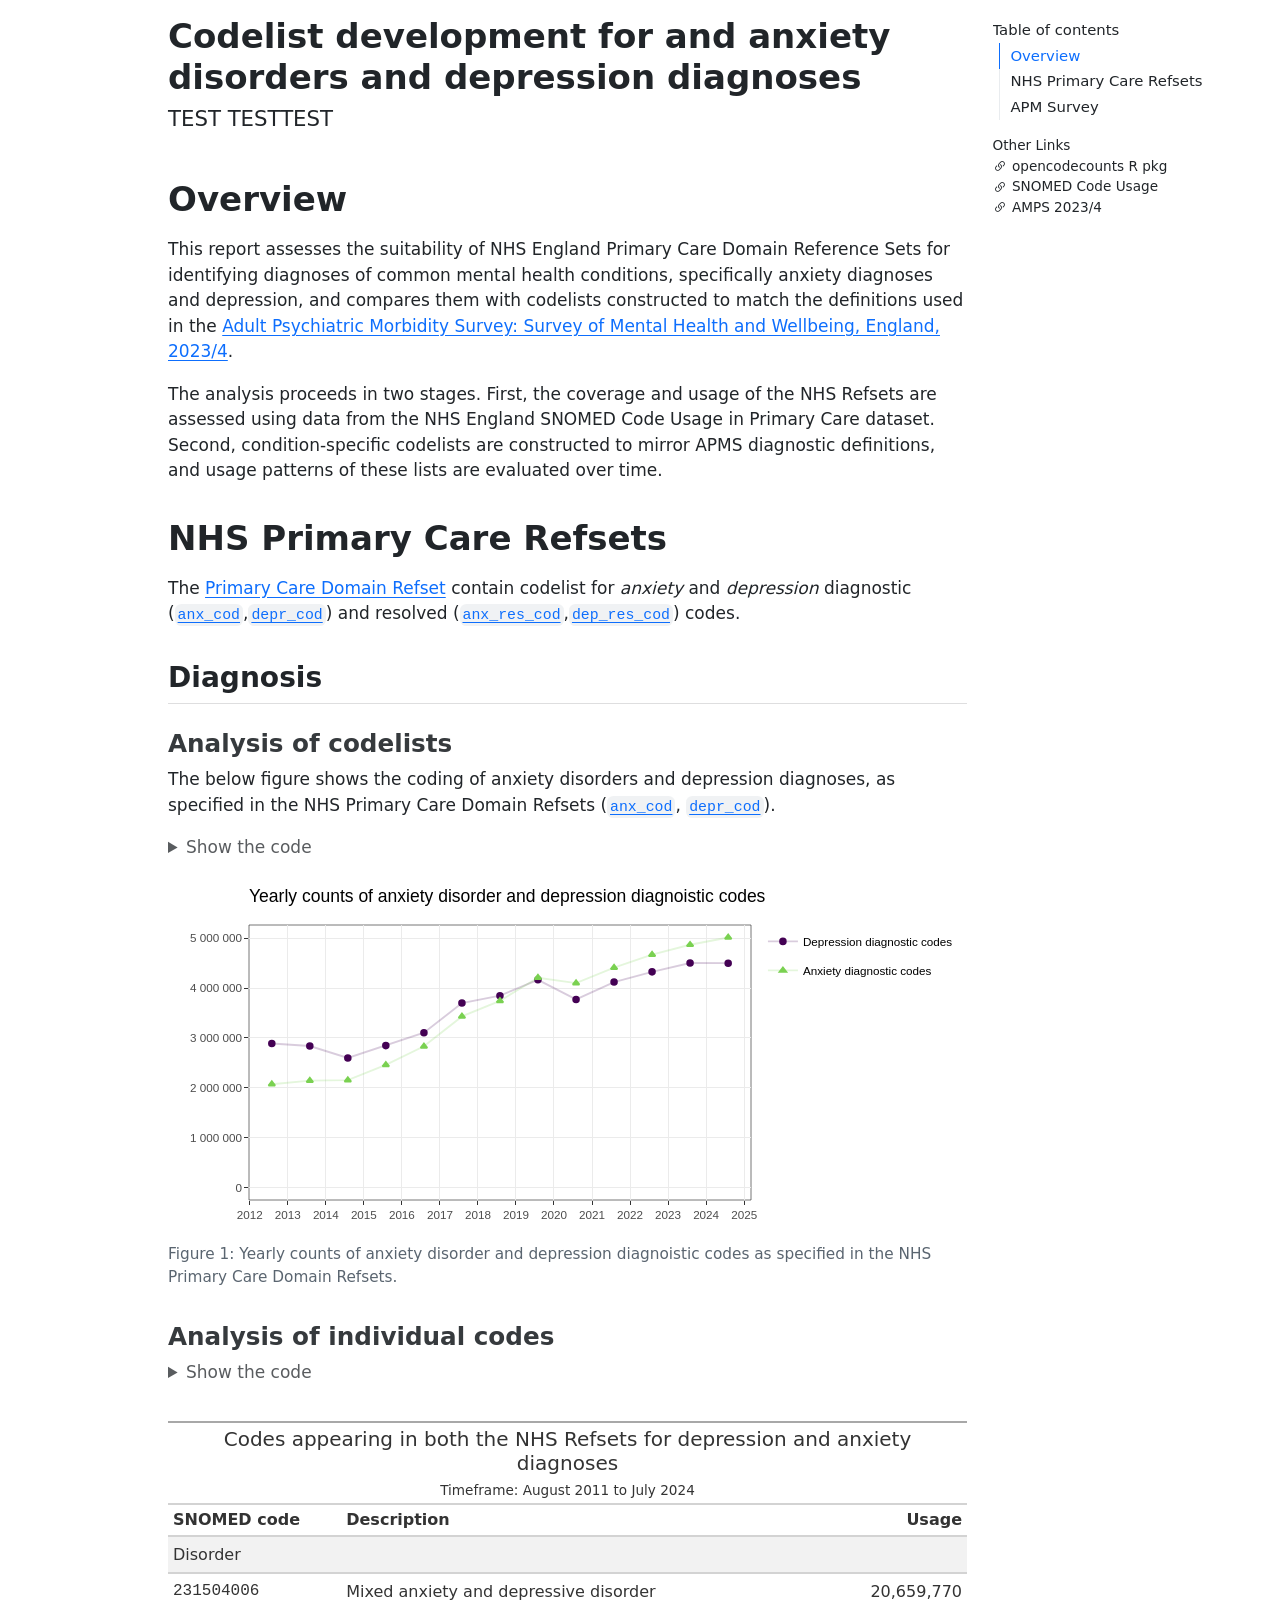
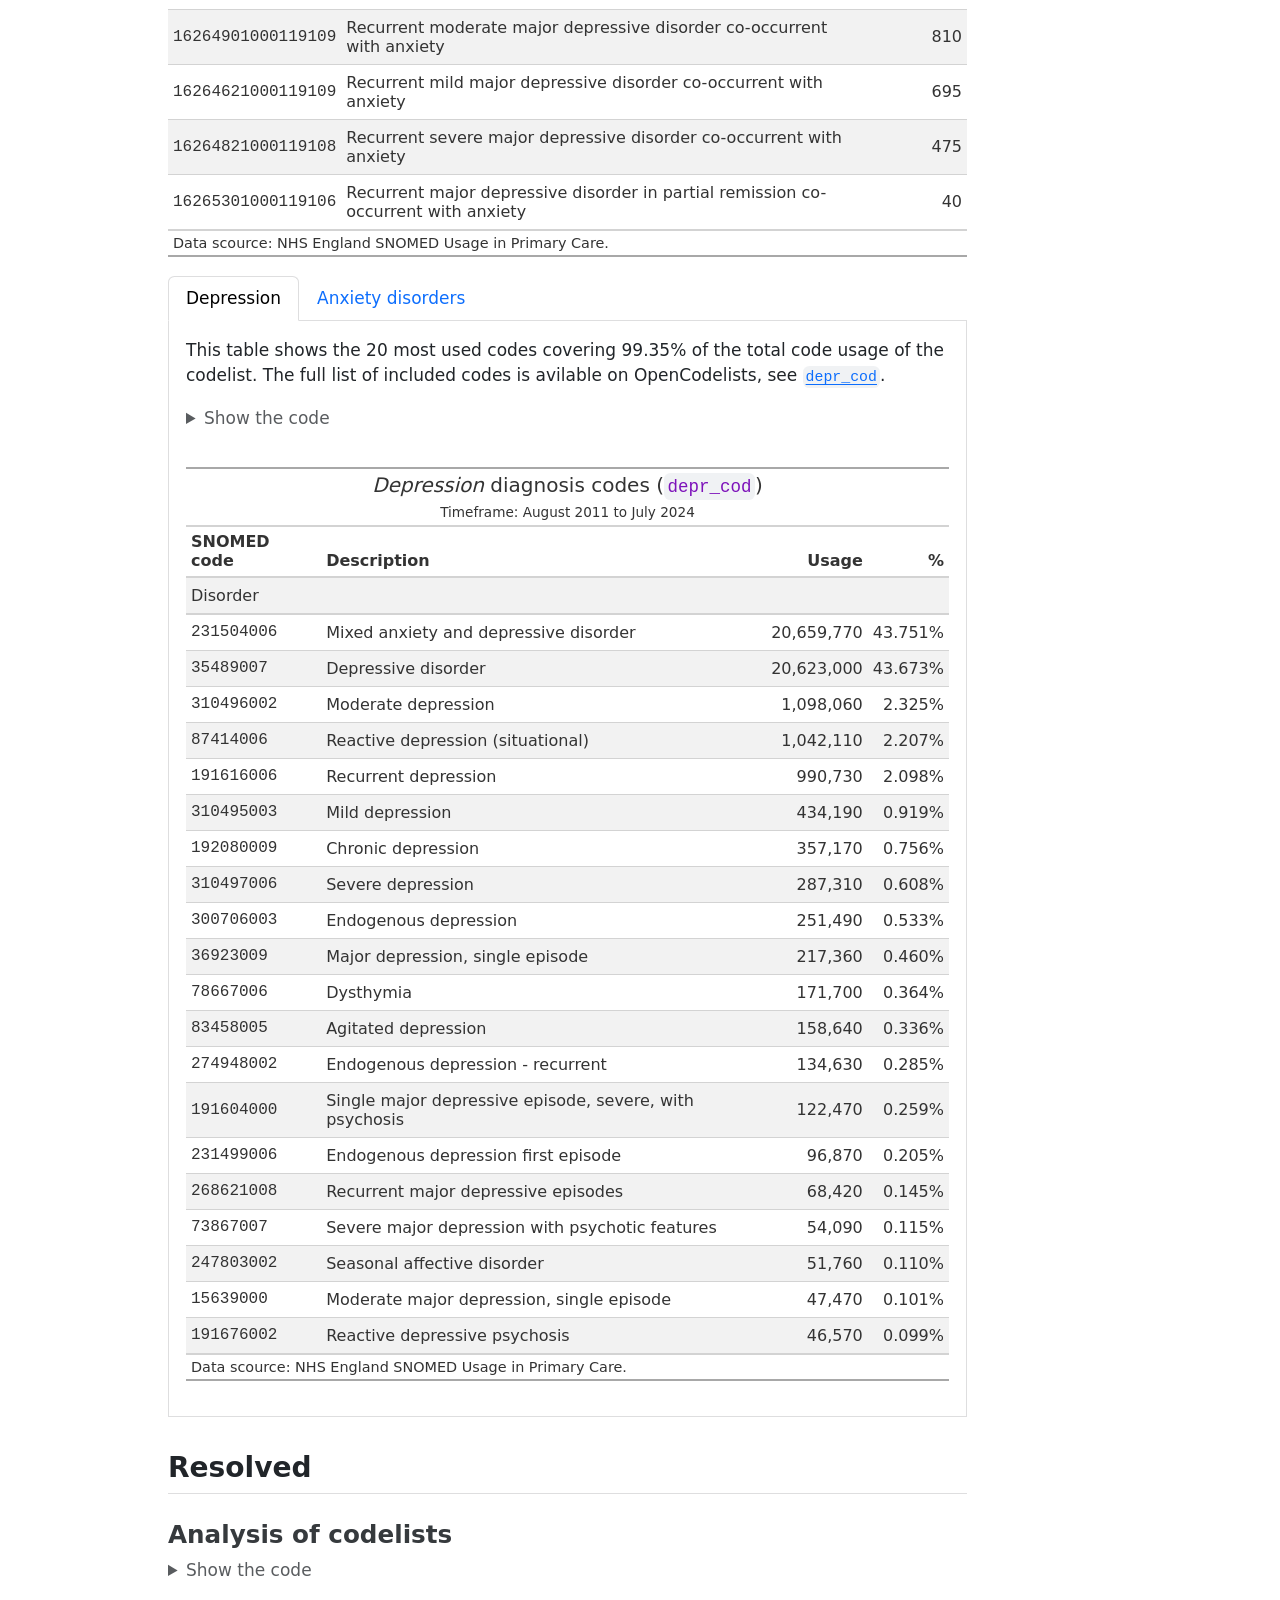
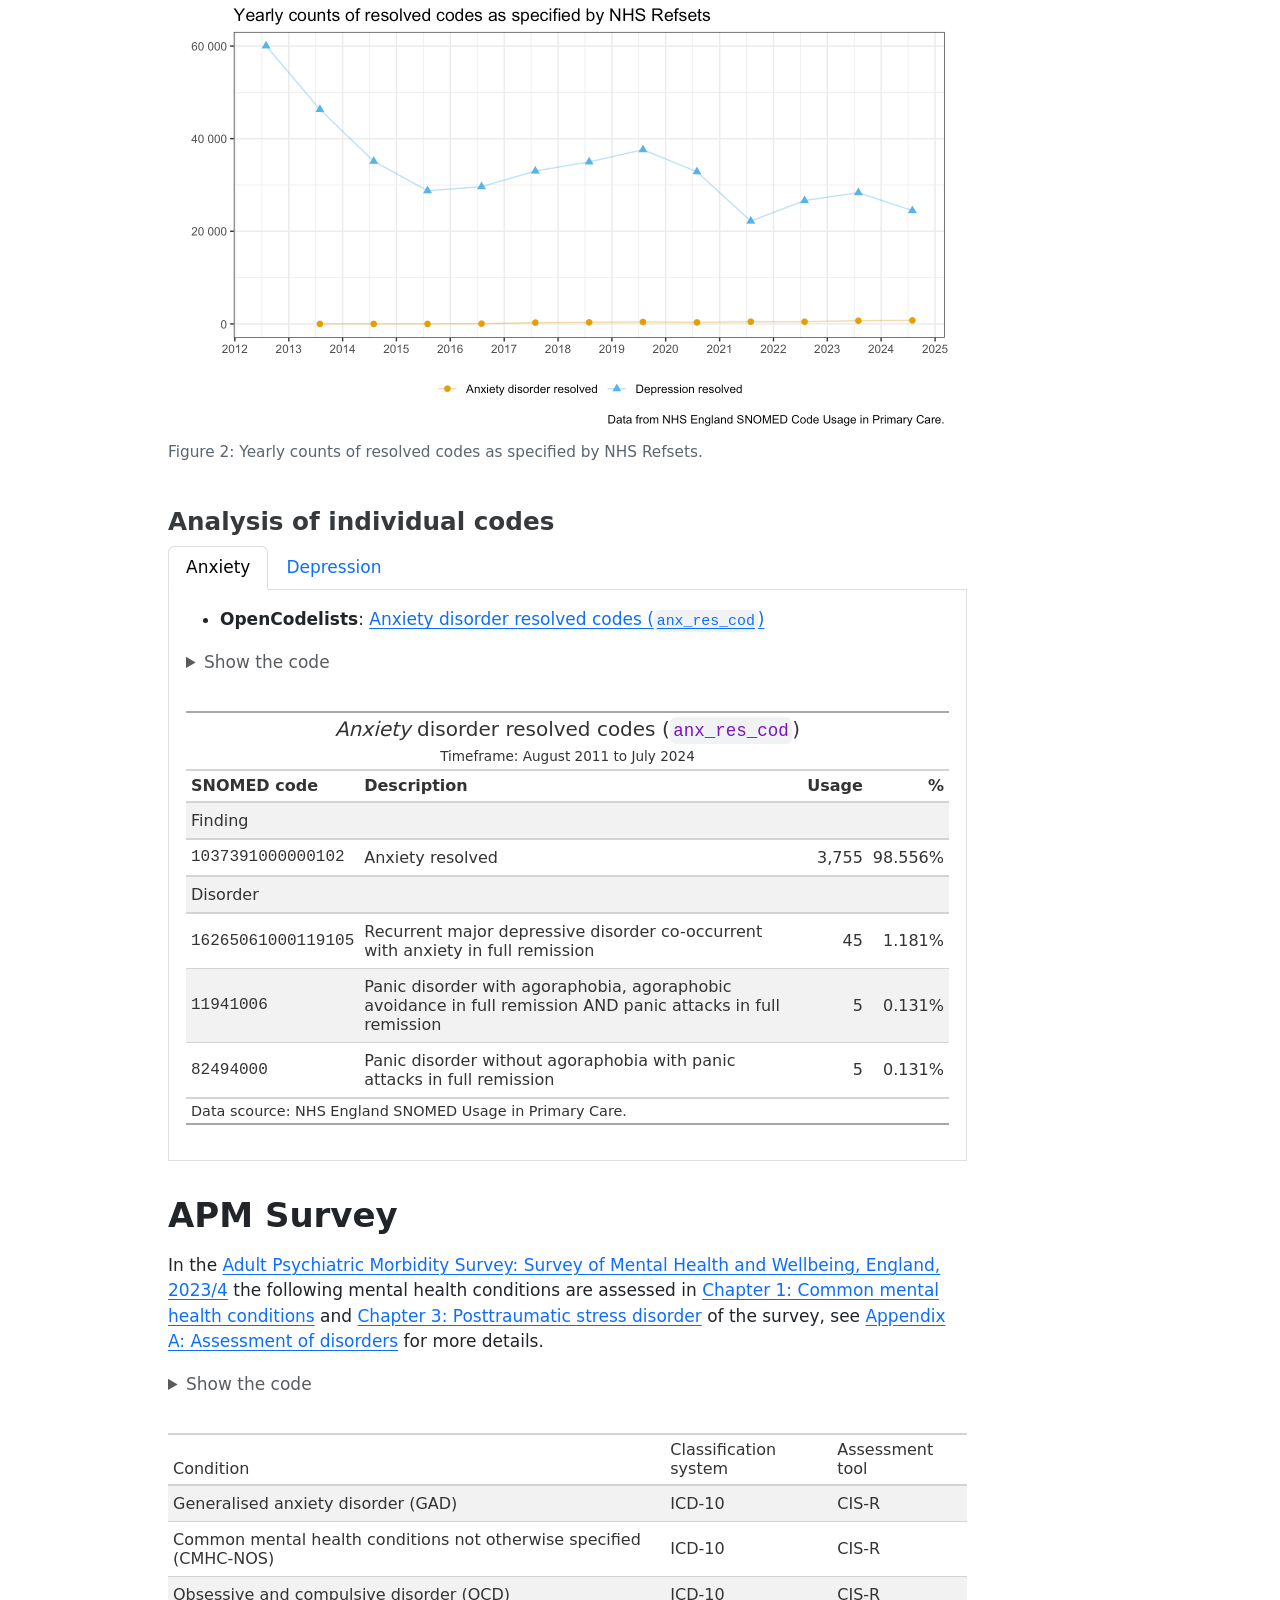
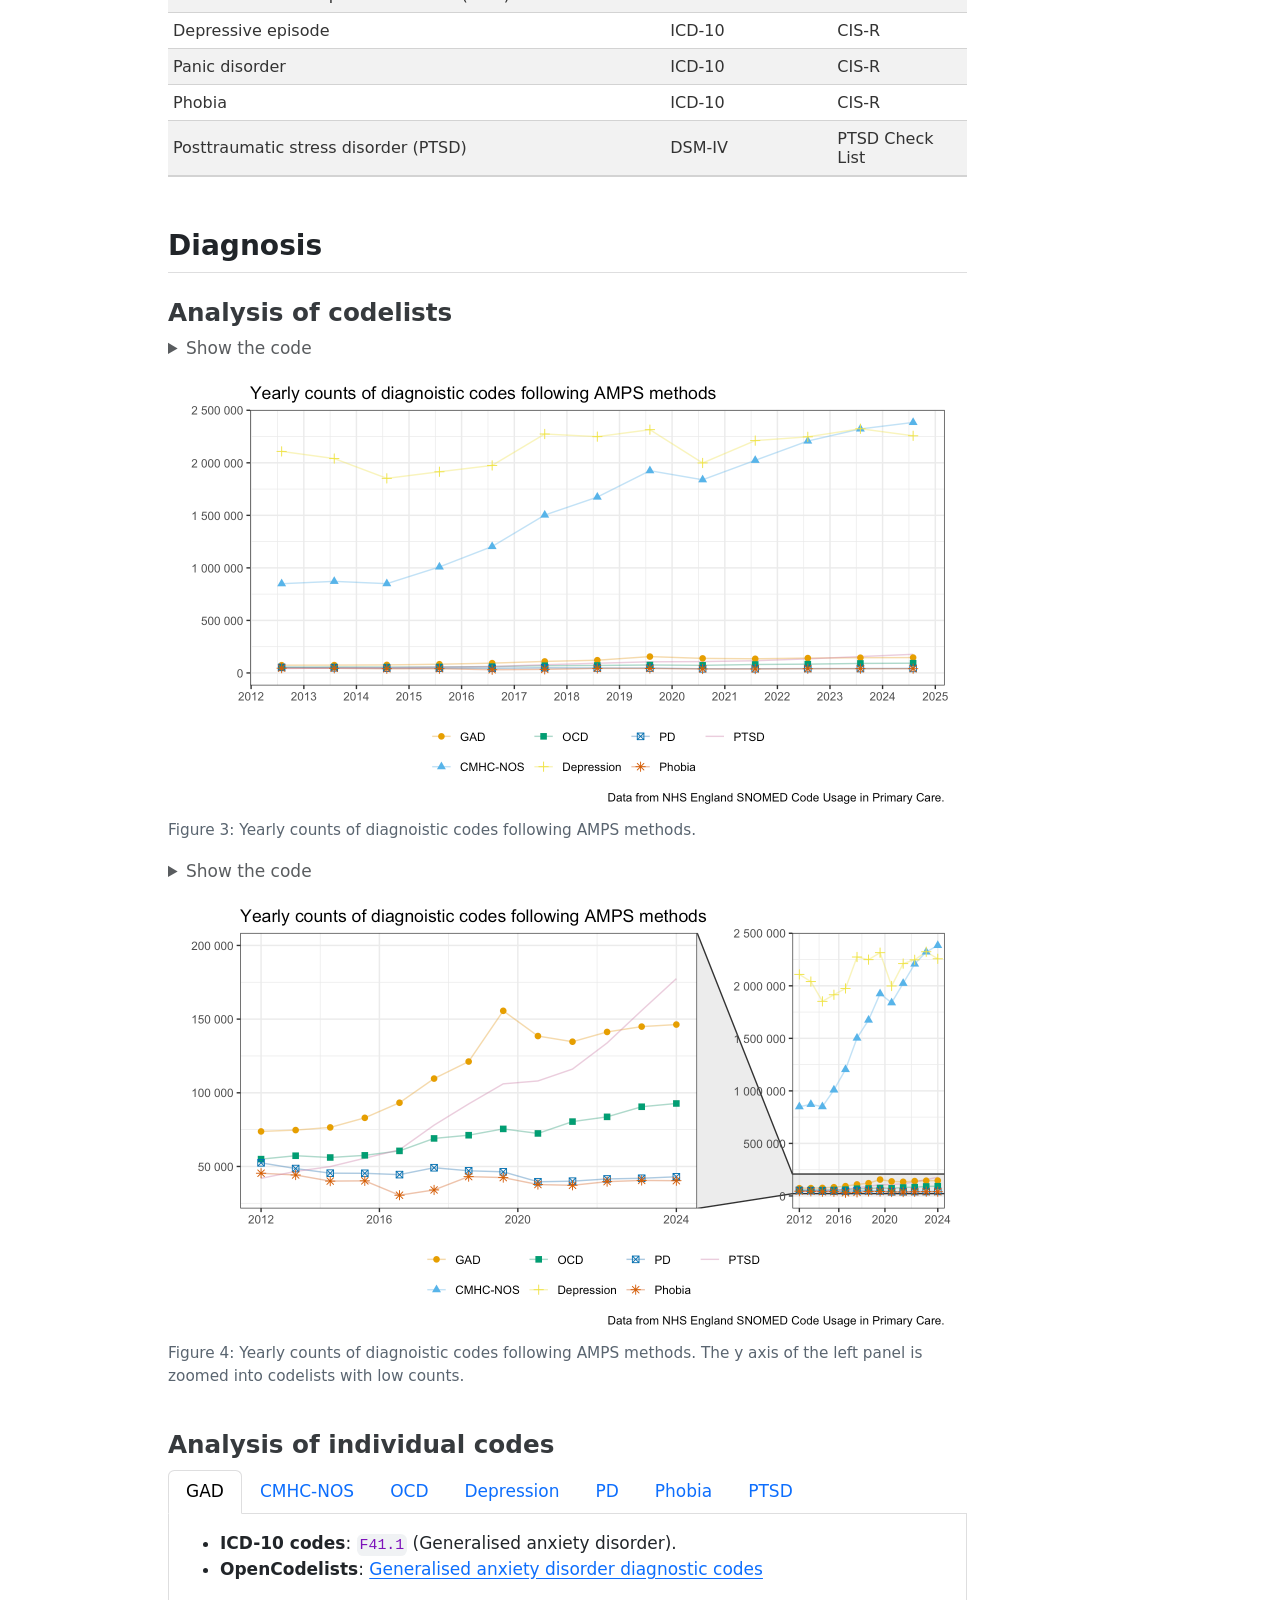
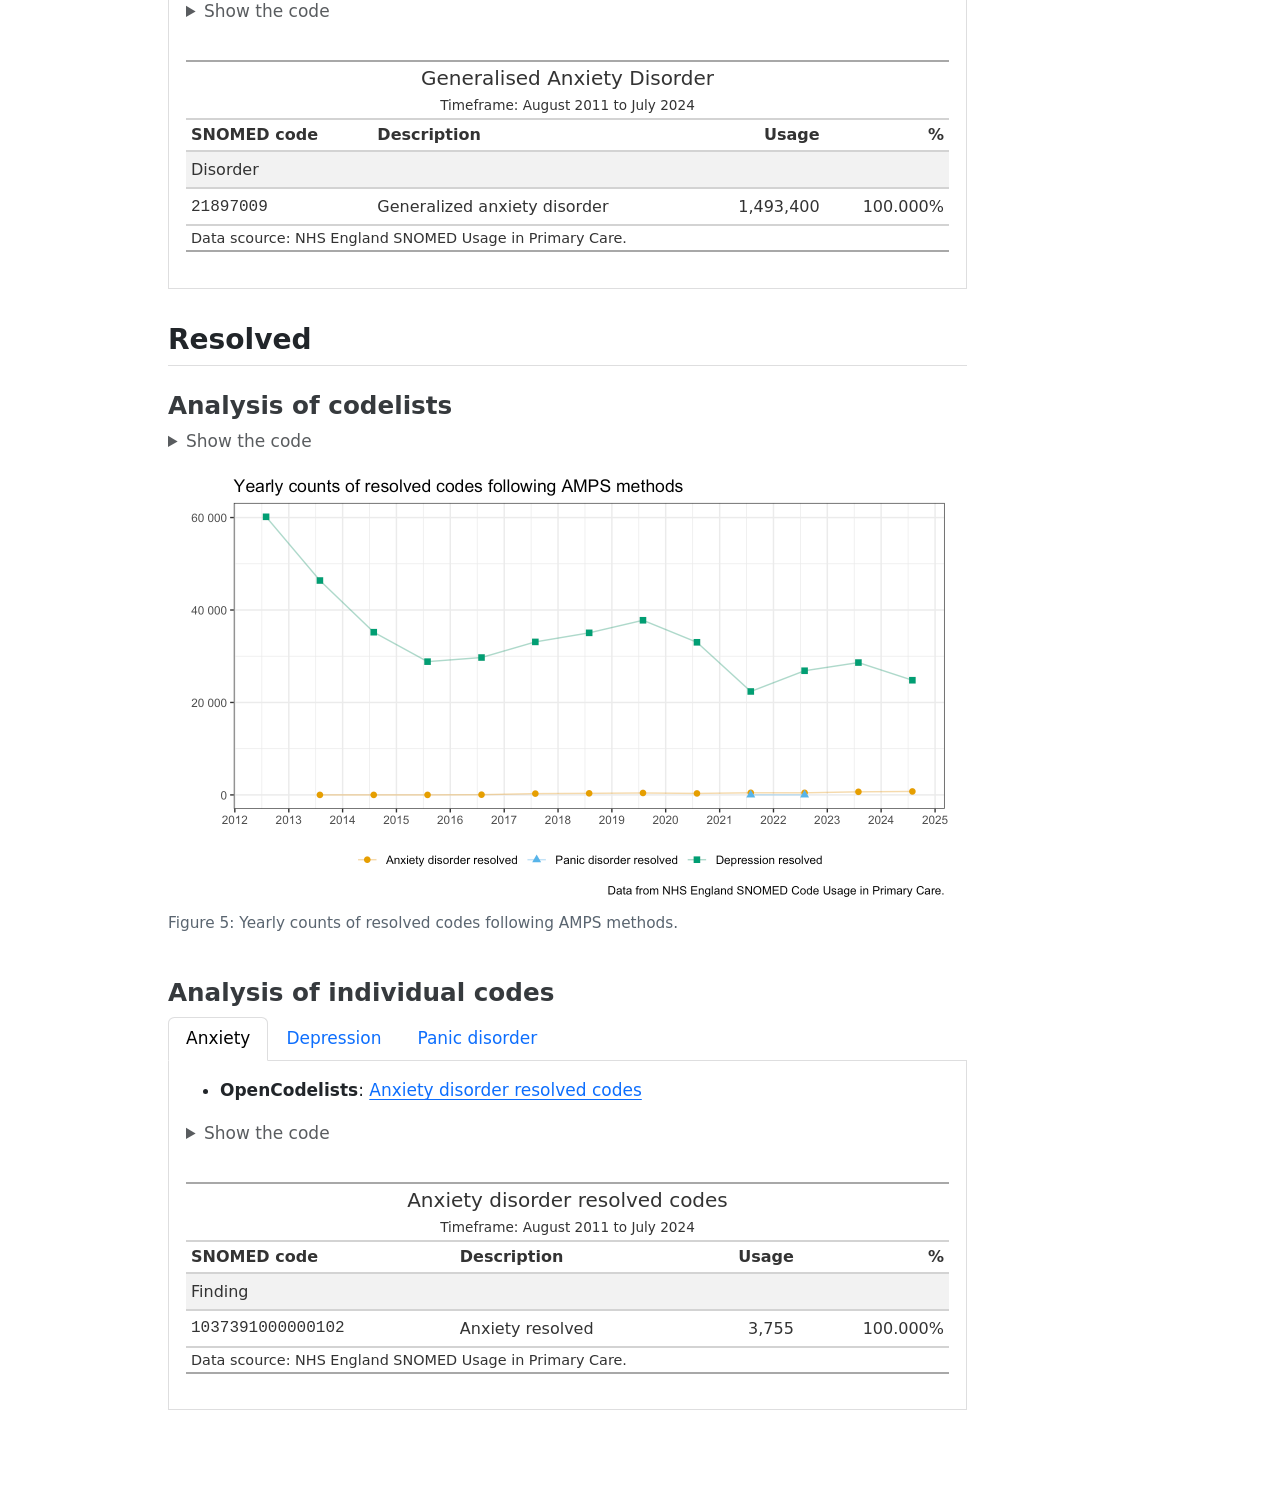
==== commit 31f6c9d3: "Built site for gh-pages" ====
--- a/anx_dep_dx_cod_devel.html
+++ b/anx_dep_dx_cod_devel.html
@@ -70,6 +70,15 @@
 <script src="anx_dep_dx_cod_devel_files/libs/bootstrap/bootstrap.min.js"></script>
 <link href="anx_dep_dx_cod_devel_files/libs/bootstrap/bootstrap-icons.css" rel="stylesheet">
 <link href="anx_dep_dx_cod_devel_files/libs/bootstrap/bootstrap-d6a003b94517c951b2d65075d42fb01b.min.css" rel="stylesheet" append-hash="true" id="quarto-bootstrap" data-mode="light">
+<link href="anx_dep_dx_cod_devel_files/libs/htmltools-fill-0.5.8.1/fill.css" rel="stylesheet">
+<script src="anx_dep_dx_cod_devel_files/libs/htmlwidgets-1.6.4/htmlwidgets.js"></script>
+<script src="anx_dep_dx_cod_devel_files/libs/plotly-binding-4.11.0/plotly.js"></script>
+<script src="anx_dep_dx_cod_devel_files/libs/typedarray-0.1/typedarray.min.js"></script>
+<script src="anx_dep_dx_cod_devel_files/libs/jquery-3.5.1/jquery.min.js"></script>
+<link href="anx_dep_dx_cod_devel_files/libs/crosstalk-1.2.1/css/crosstalk.min.css" rel="stylesheet">
+<script src="anx_dep_dx_cod_devel_files/libs/crosstalk-1.2.1/js/crosstalk.min.js"></script>
+<link href="anx_dep_dx_cod_devel_files/libs/plotly-htmlwidgets-css-2.11.1/plotly-htmlwidgets.css" rel="stylesheet">
+<script src="anx_dep_dx_cod_devel_files/libs/plotly-main-2.11.1/plotly-latest.min.js"></script>
 
 
 </head>
@@ -188,19 +197,19 @@
 <span id="cb1-52"><a href="#cb1-52" aria-hidden="true" tabindex="-1"></a>  <span class="at">width =</span> <span class="dv">8</span></span>
 <span id="cb1-53"><a href="#cb1-53" aria-hidden="true" tabindex="-1"></a>)</span>
 <span id="cb1-54"><a href="#cb1-54" aria-hidden="true" tabindex="-1"></a></span>
-<span id="cb1-55"><a href="#cb1-55" aria-hidden="true" tabindex="-1"></a>fig_depr_anx_cod_trends</span></code></pre></div><button title="Copy to Clipboard" class="code-copy-button"><i class="bi"></i></button></div>
+<span id="cb1-55"><a href="#cb1-55" aria-hidden="true" tabindex="-1"></a>fig_depr_anx_cod_trends <span class="sc">|&gt;</span> </span>
+<span id="cb1-56"><a href="#cb1-56" aria-hidden="true" tabindex="-1"></a>  <span class="fu">ggplotly</span>()</span></code></pre></div><button title="Copy to Clipboard" class="code-copy-button"><i class="bi"></i></button></div>
 </details>
-<div class="cell-output-display">
-<div id="fig-anx-dep-cod-trends" class="quarto-float quarto-figure quarto-figure-center anchored">
+<div id="fig-anx-dep-cod-trends" class="cell-output-display quarto-float quarto-figure quarto-figure-center anchored">
 <figure class="quarto-float quarto-float-fig figure">
 <div aria-describedby="fig-anx-dep-cod-trends-caption-0ceaefa1-69ba-4598-a22c-09a6ac19f8ca">
-<img src="anx_dep_dx_cod_devel_files/figure-html/fig-anx-dep-cod-trends-1.png" class="img-fluid figure-img" width="768">
+<div class="plotly html-widget html-fill-item" id="htmlwidget-056d1a305f9d0374061f" style="width:100%;height:365px;"></div>
+<script type="application/json" data-for="htmlwidget-056d1a305f9d0374061f">{"x":{"data":[{"x":[15552,15917,16282,16647,17013,17378,17743,18108,18474,18839,19204,19569,19935],"y":[2889430,2838170,2599490,2846780,3104780,3700010,3848120,4167250,3773480,4121210,4326720,4504240,4501540],"text":["end_date: 2012-07-31<br />count: 2889430<br />codelist: Depression diagnostic codes<br />codelist: Depression diagnostic codes","end_date: 2013-07-31<br />count: 2838170<br />codelist: Depression diagnostic codes<br />codelist: Depression diagnostic codes","end_date: 2014-07-31<br />count: 2599490<br />codelist: Depression diagnostic codes<br />codelist: Depression diagnostic codes","end_date: 2015-07-31<br />count: 2846780<br />codelist: Depression diagnostic codes<br />codelist: Depression diagnostic codes","end_date: 2016-07-31<br />count: 3104780<br />codelist: Depression diagnostic codes<br />codelist: Depression diagnostic codes","end_date: 2017-07-31<br />count: 3700010<br />codelist: Depression diagnostic codes<br />codelist: Depression diagnostic codes","end_date: 2018-07-31<br />count: 3848120<br />codelist: Depression diagnostic codes<br />codelist: Depression diagnostic codes","end_date: 2019-07-31<br />count: 4167250<br />codelist: Depression diagnostic codes<br />codelist: Depression diagnostic codes","end_date: 2020-07-31<br />count: 3773480<br />codelist: Depression diagnostic codes<br />codelist: Depression diagnostic codes","end_date: 2021-07-31<br />count: 4121210<br />codelist: Depression diagnostic codes<br />codelist: Depression diagnostic codes","end_date: 2022-07-31<br />count: 4326720<br />codelist: Depression diagnostic codes<br />codelist: Depression diagnostic codes","end_date: 2023-07-31<br />count: 4504240<br />codelist: Depression diagnostic codes<br />codelist: Depression diagnostic codes","end_date: 2024-07-31<br />count: 4501540<br />codelist: Depression diagnostic codes<br />codelist: Depression diagnostic codes"],"type":"scatter","mode":"lines+markers","line":{"width":1.8897637795275593,"color":"rgba(68,1,84,0.2)","dash":"solid"},"hoveron":"points","name":"Depression diagnostic codes","legendgroup":"Depression diagnostic codes","showlegend":true,"xaxis":"x","yaxis":"y","hoverinfo":"text","marker":{"autocolorscale":false,"color":"rgba(68,1,84,1)","opacity":1,"size":5.6692913385826778,"symbol":"circle","line":{"width":1.8897637795275593,"color":"rgba(68,1,84,1)"}},"frame":null},{"x":[15552,15917,16282,16647,17013,17378,17743,18108,18474,18839,19204,19569,19935],"y":[2072615,2145150,2154310,2459080,2832790,3432355,3744445,4209210,4101460,4411105,4674115,4870525,5016170],"text":["end_date: 2012-07-31<br />count: 2072615<br />codelist: Anxiety diagnostic codes<br />codelist: Anxiety diagnostic codes","end_date: 2013-07-31<br />count: 2145150<br />codelist: Anxiety diagnostic codes<br />codelist: Anxiety diagnostic codes","end_date: 2014-07-31<br />count: 2154310<br />codelist: Anxiety diagnostic codes<br />codelist: Anxiety diagnostic codes","end_date: 2015-07-31<br />count: 2459080<br />codelist: Anxiety diagnostic codes<br />codelist: Anxiety diagnostic codes","end_date: 2016-07-31<br />count: 2832790<br />codelist: Anxiety diagnostic codes<br />codelist: Anxiety diagnostic codes","end_date: 2017-07-31<br />count: 3432355<br />codelist: Anxiety diagnostic codes<br />codelist: Anxiety diagnostic codes","end_date: 2018-07-31<br />count: 3744445<br />codelist: Anxiety diagnostic codes<br />codelist: Anxiety diagnostic codes","end_date: 2019-07-31<br />count: 4209210<br />codelist: Anxiety diagnostic codes<br />codelist: Anxiety diagnostic codes","end_date: 2020-07-31<br />count: 4101460<br />codelist: Anxiety diagnostic codes<br />codelist: Anxiety diagnostic codes","end_date: 2021-07-31<br />count: 4411105<br />codelist: Anxiety diagnostic codes<br />codelist: Anxiety diagnostic codes","end_date: 2022-07-31<br />count: 4674115<br />codelist: Anxiety diagnostic codes<br />codelist: Anxiety diagnostic codes","end_date: 2023-07-31<br />count: 4870525<br />codelist: Anxiety diagnostic codes<br />codelist: Anxiety diagnostic codes","end_date: 2024-07-31<br />count: 5016170<br />codelist: Anxiety diagnostic codes<br />codelist: Anxiety diagnostic codes"],"type":"scatter","mode":"lines+markers","line":{"width":1.8897637795275593,"color":"rgba(122,209,81,0.2)","dash":"solid"},"hoveron":"points","name":"Anxiety diagnostic codes","legendgroup":"Anxiety diagnostic codes","showlegend":true,"xaxis":"x","yaxis":"y","hoverinfo":"text","marker":{"autocolorscale":false,"color":"rgba(122,209,81,1)","opacity":1,"size":5.6692913385826778,"symbol":"triangle-up","line":{"width":1.8897637795275593,"color":"rgba(122,209,81,1)"}},"frame":null}],"layout":{"margin":{"t":46.522577371892439,"r":7.3059360730593621,"b":28.330796549974639,"l":63.561643835616451},"plot_bgcolor":"rgba(255,255,255,1)","paper_bgcolor":"rgba(255,255,255,1)","font":{"color":"rgba(0,0,0,1)","family":"","size":14.611872146118724},"title":{"text":"Yearly counts of anxiety disorder and depression diagnoistic codes","font":{"color":"rgba(0,0,0,1)","family":"","size":17.534246575342465},"x":0,"xref":"paper"},"xaxis":{"domain":[0,1],"automargin":true,"type":"linear","autorange":false,"range":[15332.85,20154.150000000001],"tickmode":"array","ticktext":["2012","2013","2014","2015","2016","2017","2018","2019","2020","2021","2022","2023","2024","2025"],"tickvals":[15340,15706,16071,16436,16801,17167,17532,17897,18262,18628,18993,19358,19723,20089],"categoryorder":"array","categoryarray":["2012","2013","2014","2015","2016","2017","2018","2019","2020","2021","2022","2023","2024","2025"],"nticks":null,"ticks":"outside","tickcolor":"rgba(51,51,51,1)","ticklen":3.6529680365296811,"tickwidth":0.66417600664176002,"showticklabels":true,"tickfont":{"color":"rgba(77,77,77,1)","family":"","size":11.68949771689498},"tickangle":-0,"showline":false,"linecolor":null,"linewidth":0,"showgrid":true,"gridcolor":"rgba(235,235,235,1)","gridwidth":0.66417600664176002,"zeroline":false,"anchor":"y","title":{"text":"","font":{"color":"rgba(0,0,0,1)","family":"","size":14.611872146118724}},"hoverformat":".2f"},"yaxis":{"domain":[0,1],"automargin":true,"type":"linear","autorange":false,"range":[-250808.5,5266978.5],"tickmode":"array","ticktext":["0","1 000 000","2 000 000","3 000 000","4 000 000","5 000 000"],"tickvals":[0,1000000,2000000,3000000,4000000,5000000],"categoryorder":"array","categoryarray":["0","1 000 000","2 000 000","3 000 000","4 000 000","5 000 000"],"nticks":null,"ticks":"outside","tickcolor":"rgba(51,51,51,1)","ticklen":3.6529680365296811,"tickwidth":0.66417600664176002,"showticklabels":true,"tickfont":{"color":"rgba(77,77,77,1)","family":"","size":11.68949771689498},"tickangle":-0,"showline":false,"linecolor":null,"linewidth":0,"showgrid":true,"gridcolor":"rgba(235,235,235,1)","gridwidth":0.66417600664176002,"zeroline":false,"anchor":"x","title":{"text":"","font":{"color":"rgba(0,0,0,1)","family":"","size":14.611872146118724}},"hoverformat":".2f"},"shapes":[{"type":"rect","fillcolor":"transparent","line":{"color":"rgba(51,51,51,1)","width":0.66417600664176002,"linetype":"solid"},"yref":"paper","xref":"paper","layer":"below","x0":0,"x1":1,"y0":0,"y1":1}],"showlegend":true,"legend":{"bgcolor":"rgba(255,255,255,1)","bordercolor":"transparent","borderwidth":1.8897637795275593,"font":{"color":"rgba(0,0,0,1)","family":"","size":11.68949771689498},"title":{"text":"","font":{"color":"rgba(0,0,0,1)","family":"","size":14.611872146118724}}},"hovermode":"closest","barmode":"relative"},"config":{"doubleClick":"reset","modeBarButtonsToAdd":["hoverclosest","hovercompare"],"showSendToCloud":false},"source":"A","attrs":{"a3937c041483":{"x":{},"y":{},"colour":{},"shape":{},"type":"scatter"},"a3936fdee410":{"x":{},"y":{},"colour":{},"shape":{}}},"cur_data":"a3937c041483","visdat":{"a3937c041483":["function (y) ","x"],"a3936fdee410":["function (y) ","x"]},"highlight":{"on":"plotly_click","persistent":false,"dynamic":false,"selectize":false,"opacityDim":0.20000000000000001,"selected":{"opacity":1},"debounce":0},"shinyEvents":["plotly_hover","plotly_click","plotly_selected","plotly_relayout","plotly_brushed","plotly_brushing","plotly_clickannotation","plotly_doubleclick","plotly_deselect","plotly_afterplot","plotly_sunburstclick"],"base_url":"https://plot.ly"},"evals":[],"jsHooks":[]}</script>
 </div>
 <figcaption class="quarto-float-caption-bottom quarto-float-caption quarto-float-fig" id="fig-anx-dep-cod-trends-caption-0ceaefa1-69ba-4598-a22c-09a6ac19f8ca">
 Figure&nbsp;1: Yearly counts of anxiety disorder and depression diagnoistic codes as specified in the NHS Primary Care Domain Refsets.
 </figcaption>
 </figure>
-</div>
 </div>
 </div>
 </section>
@@ -222,23 +231,23 @@
 <span id="cb2-11"><a href="#cb2-11" aria-hidden="true" tabindex="-1"></a>  <span class="fu">cols_hide</span>(ratio_usage)</span></code></pre></div><button title="Copy to Clipboard" class="code-copy-button"><i class="bi"></i></button></div>
 </details>
 <div class="cell-output-display">
-<div id="gciiavsbnt" style="padding-left:0px;padding-right:0px;padding-top:10px;padding-bottom:10px;overflow-x:auto;overflow-y:auto;width:auto;height:auto;">
-<style>#gciiavsbnt table {
+<div id="fnqdugqvjd" style="padding-left:0px;padding-right:0px;padding-top:10px;padding-bottom:10px;overflow-x:auto;overflow-y:auto;width:auto;height:auto;">
+<style>#fnqdugqvjd table {
   font-family: system-ui, 'Segoe UI', Roboto, Helvetica, Arial, sans-serif, 'Apple Color Emoji', 'Segoe UI Emoji', 'Segoe UI Symbol', 'Noto Color Emoji';
   -webkit-font-smoothing: antialiased;
   -moz-osx-font-smoothing: grayscale;
 }
 
-#gciiavsbnt thead, #gciiavsbnt tbody, #gciiavsbnt tfoot, #gciiavsbnt tr, #gciiavsbnt td, #gciiavsbnt th {
+#fnqdugqvjd thead, #fnqdugqvjd tbody, #fnqdugqvjd tfoot, #fnqdugqvjd tr, #fnqdugqvjd td, #fnqdugqvjd th {
   border-style: none;
 }
 
-#gciiavsbnt p {
+#fnqdugqvjd p {
   margin: 0;
   padding: 0;
 }
 
-#gciiavsbnt .gt_table {
+#fnqdugqvjd .gt_table {
   display: table;
   border-collapse: collapse;
   line-height: normal;
@@ -264,12 +273,12 @@
   border-left-color: #D3D3D3;
 }
 
-#gciiavsbnt .gt_caption {
+#fnqdugqvjd .gt_caption {
   padding-top: 4px;
   padding-bottom: 4px;
 }
 
-#gciiavsbnt .gt_title {
+#fnqdugqvjd .gt_title {
   color: #333333;
   font-size: 125%;
   font-weight: initial;
@@ -281,7 +290,7 @@
   border-bottom-width: 0;
 }
 
-#gciiavsbnt .gt_subtitle {
+#fnqdugqvjd .gt_subtitle {
   color: #333333;
   font-size: 85%;
   font-weight: initial;
@@ -293,7 +302,7 @@
   border-top-width: 0;
 }
 
-#gciiavsbnt .gt_heading {
+#fnqdugqvjd .gt_heading {
   background-color: #FFFFFF;
   text-align: center;
   border-bottom-color: #FFFFFF;
@@ -305,13 +314,13 @@
   border-right-color: #D3D3D3;
 }
 
-#gciiavsbnt .gt_bottom_border {
-  border-bottom-style: solid;
-  border-bottom-width: 2px;
-  border-bottom-color: #D3D3D3;
-}
-
-#gciiavsbnt .gt_col_headings {
+#fnqdugqvjd .gt_bottom_border {
+  border-bottom-style: solid;
+  border-bottom-width: 2px;
+  border-bottom-color: #D3D3D3;
+}
+
+#fnqdugqvjd .gt_col_headings {
   border-top-style: solid;
   border-top-width: 2px;
   border-top-color: #D3D3D3;
@@ -326,7 +335,7 @@
   border-right-color: #D3D3D3;
 }
 
-#gciiavsbnt .gt_col_heading {
+#fnqdugqvjd .gt_col_heading {
   color: #333333;
   background-color: #FFFFFF;
   font-size: 100%;
@@ -346,7 +355,7 @@
   overflow-x: hidden;
 }
 
-#gciiavsbnt .gt_column_spanner_outer {
+#fnqdugqvjd .gt_column_spanner_outer {
   color: #333333;
   background-color: #FFFFFF;
   font-size: 100%;
@@ -358,15 +367,15 @@
   padding-right: 4px;
 }
 
-#gciiavsbnt .gt_column_spanner_outer:first-child {
+#fnqdugqvjd .gt_column_spanner_outer:first-child {
   padding-left: 0;
 }
 
-#gciiavsbnt .gt_column_spanner_outer:last-child {
+#fnqdugqvjd .gt_column_spanner_outer:last-child {
   padding-right: 0;
 }
 
-#gciiavsbnt .gt_column_spanner {
+#fnqdugqvjd .gt_column_spanner {
   border-bottom-style: solid;
   border-bottom-width: 2px;
   border-bottom-color: #D3D3D3;
@@ -378,11 +387,11 @@
   width: 100%;
 }
 
-#gciiavsbnt .gt_spanner_row {
+#fnqdugqvjd .gt_spanner_row {
   border-bottom-style: hidden;
 }
 
-#gciiavsbnt .gt_group_heading {
+#fnqdugqvjd .gt_group_heading {
   padding-top: 8px;
   padding-bottom: 8px;
   padding-left: 5px;
@@ -408,7 +417,7 @@
   text-align: left;
 }
 
-#gciiavsbnt .gt_empty_group_heading {
+#fnqdugqvjd .gt_empty_group_heading {
   padding: 0.5px;
   color: #333333;
   background-color: #FFFFFF;
@@ -423,15 +432,15 @@
   vertical-align: middle;
 }
 
-#gciiavsbnt .gt_from_md > :first-child {
+#fnqdugqvjd .gt_from_md > :first-child {
   margin-top: 0;
 }
 
-#gciiavsbnt .gt_from_md > :last-child {
+#fnqdugqvjd .gt_from_md > :last-child {
   margin-bottom: 0;
 }
 
-#gciiavsbnt .gt_row {
+#fnqdugqvjd .gt_row {
   padding-top: 8px;
   padding-bottom: 8px;
   padding-left: 5px;
@@ -450,7 +459,7 @@
   overflow-x: hidden;
 }
 
-#gciiavsbnt .gt_stub {
+#fnqdugqvjd .gt_stub {
   color: #333333;
   background-color: #FFFFFF;
   font-size: 100%;
@@ -463,7 +472,7 @@
   padding-right: 5px;
 }
 
-#gciiavsbnt .gt_stub_row_group {
+#fnqdugqvjd .gt_stub_row_group {
   color: #333333;
   background-color: #FFFFFF;
   font-size: 100%;
@@ -477,54 +486,54 @@
   vertical-align: top;
 }
 
-#gciiavsbnt .gt_row_group_first td {
-  border-top-width: 2px;
-}
-
-#gciiavsbnt .gt_row_group_first th {
-  border-top-width: 2px;
-}
-
-#gciiavsbnt .gt_summary_row {
-  color: #333333;
-  background-color: #FFFFFF;
-  text-transform: inherit;
-  padding-top: 8px;
-  padding-bottom: 8px;
-  padding-left: 5px;
-  padding-right: 5px;
-}
-
-#gciiavsbnt .gt_first_summary_row {
-  border-top-style: solid;
-  border-top-color: #D3D3D3;
-}
-
-#gciiavsbnt .gt_first_summary_row.thick {
-  border-top-width: 2px;
-}
-
-#gciiavsbnt .gt_last_summary_row {
-  padding-top: 8px;
-  padding-bottom: 8px;
-  padding-left: 5px;
-  padding-right: 5px;
-  border-bottom-style: solid;
-  border-bottom-width: 2px;
-  border-bottom-color: #D3D3D3;
-}
-
-#gciiavsbnt .gt_grand_summary_row {
-  color: #333333;
-  background-color: #FFFFFF;
-  text-transform: inherit;
-  padding-top: 8px;
-  padding-bottom: 8px;
-  padding-left: 5px;
-  padding-right: 5px;
-}
-
-#gciiavsbnt .gt_first_grand_summary_row {
+#fnqdugqvjd .gt_row_group_first td {
+  border-top-width: 2px;
+}
+
+#fnqdugqvjd .gt_row_group_first th {
+  border-top-width: 2px;
+}
+
+#fnqdugqvjd .gt_summary_row {
+  color: #333333;
+  background-color: #FFFFFF;
+  text-transform: inherit;
+  padding-top: 8px;
+  padding-bottom: 8px;
+  padding-left: 5px;
+  padding-right: 5px;
+}
+
+#fnqdugqvjd .gt_first_summary_row {
+  border-top-style: solid;
+  border-top-color: #D3D3D3;
+}
+
+#fnqdugqvjd .gt_first_summary_row.thick {
+  border-top-width: 2px;
+}
+
+#fnqdugqvjd .gt_last_summary_row {
+  padding-top: 8px;
+  padding-bottom: 8px;
+  padding-left: 5px;
+  padding-right: 5px;
+  border-bottom-style: solid;
+  border-bottom-width: 2px;
+  border-bottom-color: #D3D3D3;
+}
+
+#fnqdugqvjd .gt_grand_summary_row {
+  color: #333333;
+  background-color: #FFFFFF;
+  text-transform: inherit;
+  padding-top: 8px;
+  padding-bottom: 8px;
+  padding-left: 5px;
+  padding-right: 5px;
+}
+
+#fnqdugqvjd .gt_first_grand_summary_row {
   padding-top: 8px;
   padding-bottom: 8px;
   padding-left: 5px;
@@ -534,7 +543,7 @@
   border-top-color: #D3D3D3;
 }
 
-#gciiavsbnt .gt_last_grand_summary_row_top {
+#fnqdugqvjd .gt_last_grand_summary_row_top {
   padding-top: 8px;
   padding-bottom: 8px;
   padding-left: 5px;
@@ -544,20 +553,20 @@
   border-bottom-color: #D3D3D3;
 }
 
-#gciiavsbnt .gt_striped {
+#fnqdugqvjd .gt_striped {
   background-color: rgba(128, 128, 128, 0.05);
 }
 
-#gciiavsbnt .gt_table_body {
-  border-top-style: solid;
-  border-top-width: 2px;
-  border-top-color: #D3D3D3;
-  border-bottom-style: solid;
-  border-bottom-width: 2px;
-  border-bottom-color: #D3D3D3;
-}
-
-#gciiavsbnt .gt_footnotes {
+#fnqdugqvjd .gt_table_body {
+  border-top-style: solid;
+  border-top-width: 2px;
+  border-top-color: #D3D3D3;
+  border-bottom-style: solid;
+  border-bottom-width: 2px;
+  border-bottom-color: #D3D3D3;
+}
+
+#fnqdugqvjd .gt_footnotes {
   color: #333333;
   background-color: #FFFFFF;
   border-bottom-style: none;
@@ -571,7 +580,7 @@
   border-right-color: #D3D3D3;
 }
 
-#gciiavsbnt .gt_footnote {
+#fnqdugqvjd .gt_footnote {
   margin: 0px;
   font-size: 90%;
   padding-top: 4px;
@@ -580,7 +589,7 @@
   padding-right: 5px;
 }
 
-#gciiavsbnt .gt_sourcenotes {
+#fnqdugqvjd .gt_sourcenotes {
   color: #333333;
   background-color: #FFFFFF;
   border-bottom-style: none;
@@ -594,7 +603,7 @@
   border-right-color: #D3D3D3;
 }
 
-#gciiavsbnt .gt_sourcenote {
+#fnqdugqvjd .gt_sourcenote {
   font-size: 90%;
   padding-top: 4px;
   padding-bottom: 4px;
@@ -602,72 +611,72 @@
   padding-right: 5px;
 }
 
-#gciiavsbnt .gt_left {
+#fnqdugqvjd .gt_left {
   text-align: left;
 }
 
-#gciiavsbnt .gt_center {
+#fnqdugqvjd .gt_center {
   text-align: center;
 }
 
-#gciiavsbnt .gt_right {
+#fnqdugqvjd .gt_right {
   text-align: right;
   font-variant-numeric: tabular-nums;
 }
 
-#gciiavsbnt .gt_font_normal {
+#fnqdugqvjd .gt_font_normal {
   font-weight: normal;
 }
 
-#gciiavsbnt .gt_font_bold {
+#fnqdugqvjd .gt_font_bold {
   font-weight: bold;
 }
 
-#gciiavsbnt .gt_font_italic {
+#fnqdugqvjd .gt_font_italic {
   font-style: italic;
 }
 
-#gciiavsbnt .gt_super {
+#fnqdugqvjd .gt_super {
   font-size: 65%;
 }
 
-#gciiavsbnt .gt_footnote_marks {
+#fnqdugqvjd .gt_footnote_marks {
   font-size: 75%;
   vertical-align: 0.4em;
   position: initial;
 }
 
-#gciiavsbnt .gt_asterisk {
+#fnqdugqvjd .gt_asterisk {
   font-size: 100%;
   vertical-align: 0;
 }
 
-#gciiavsbnt .gt_indent_1 {
+#fnqdugqvjd .gt_indent_1 {
   text-indent: 5px;
 }
 
-#gciiavsbnt .gt_indent_2 {
+#fnqdugqvjd .gt_indent_2 {
   text-indent: 10px;
 }
 
-#gciiavsbnt .gt_indent_3 {
+#fnqdugqvjd .gt_indent_3 {
   text-indent: 15px;
 }
 
-#gciiavsbnt .gt_indent_4 {
+#fnqdugqvjd .gt_indent_4 {
   text-indent: 20px;
 }
 
-#gciiavsbnt .gt_indent_5 {
+#fnqdugqvjd .gt_indent_5 {
   text-indent: 25px;
 }
 
-#gciiavsbnt .katex-display {
+#fnqdugqvjd .katex-display {
   display: inline-flex !important;
   margin-bottom: 0.75em !important;
 }
 
-#gciiavsbnt div.Reactable > div.rt-table > div.rt-thead > div.rt-tr.rt-tr-group-header > div.rt-th-group:after {
+#fnqdugqvjd div.Reactable > div.rt-table > div.rt-thead > div.rt-tr.rt-tr-group-header > div.rt-th-group:after {
   height: 0px !important;
 }
 </style>
@@ -749,23 +758,23 @@
 <span id="cb3-13"><a href="#cb3-13" aria-hidden="true" tabindex="-1"></a>tab_depr_cod_counts</span></code></pre></div><button title="Copy to Clipboard" class="code-copy-button"><i class="bi"></i></button></div>
 </details>
 <div class="cell-output-display">
-<div id="gngxklkoip" style="padding-left:0px;padding-right:0px;padding-top:10px;padding-bottom:10px;overflow-x:auto;overflow-y:auto;width:auto;height:auto;">
-<style>#gngxklkoip table {
+<div id="ludnlmozvl" style="padding-left:0px;padding-right:0px;padding-top:10px;padding-bottom:10px;overflow-x:auto;overflow-y:auto;width:auto;height:auto;">
+<style>#ludnlmozvl table {
   font-family: system-ui, 'Segoe UI', Roboto, Helvetica, Arial, sans-serif, 'Apple Color Emoji', 'Segoe UI Emoji', 'Segoe UI Symbol', 'Noto Color Emoji';
   -webkit-font-smoothing: antialiased;
   -moz-osx-font-smoothing: grayscale;
 }
 
-#gngxklkoip thead, #gngxklkoip tbody, #gngxklkoip tfoot, #gngxklkoip tr, #gngxklkoip td, #gngxklkoip th {
+#ludnlmozvl thead, #ludnlmozvl tbody, #ludnlmozvl tfoot, #ludnlmozvl tr, #ludnlmozvl td, #ludnlmozvl th {
   border-style: none;
 }
 
-#gngxklkoip p {
+#ludnlmozvl p {
   margin: 0;
   padding: 0;
 }
 
-#gngxklkoip .gt_table {
+#ludnlmozvl .gt_table {
   display: table;
   border-collapse: collapse;
   line-height: normal;
@@ -791,12 +800,12 @@
   border-left-color: #D3D3D3;
 }
 
-#gngxklkoip .gt_caption {
+#ludnlmozvl .gt_caption {
   padding-top: 4px;
   padding-bottom: 4px;
 }
 
-#gngxklkoip .gt_title {
+#ludnlmozvl .gt_title {
   color: #333333;
   font-size: 125%;
   font-weight: initial;
@@ -808,7 +817,7 @@
   border-bottom-width: 0;
 }
 
-#gngxklkoip .gt_subtitle {
+#ludnlmozvl .gt_subtitle {
   color: #333333;
   font-size: 85%;
   font-weight: initial;
@@ -820,7 +829,7 @@
   border-top-width: 0;
 }
 
-#gngxklkoip .gt_heading {
+#ludnlmozvl .gt_heading {
   background-color: #FFFFFF;
   text-align: center;
   border-bottom-color: #FFFFFF;
@@ -832,13 +841,13 @@
   border-right-color: #D3D3D3;
 }
 
-#gngxklkoip .gt_bottom_border {
-  border-bottom-style: solid;
-  border-bottom-width: 2px;
-  border-bottom-color: #D3D3D3;
-}
-
-#gngxklkoip .gt_col_headings {
+#ludnlmozvl .gt_bottom_border {
+  border-bottom-style: solid;
+  border-bottom-width: 2px;
+  border-bottom-color: #D3D3D3;
+}
+
+#ludnlmozvl .gt_col_headings {
   border-top-style: solid;
   border-top-width: 2px;
   border-top-color: #D3D3D3;
@@ -853,7 +862,7 @@
   border-right-color: #D3D3D3;
 }
 
-#gngxklkoip .gt_col_heading {
+#ludnlmozvl .gt_col_heading {
   color: #333333;
   background-color: #FFFFFF;
   font-size: 100%;
@@ -873,7 +882,7 @@
   overflow-x: hidden;
 }
 
-#gngxklkoip .gt_column_spanner_outer {
+#ludnlmozvl .gt_column_spanner_outer {
   color: #333333;
   background-color: #FFFFFF;
   font-size: 100%;
@@ -885,15 +894,15 @@
   padding-right: 4px;
 }
 
-#gngxklkoip .gt_column_spanner_outer:first-child {
+#ludnlmozvl .gt_column_spanner_outer:first-child {
   padding-left: 0;
 }
 
-#gngxklkoip .gt_column_spanner_outer:last-child {
+#ludnlmozvl .gt_column_spanner_outer:last-child {
   padding-right: 0;
 }
 
-#gngxklkoip .gt_column_spanner {
+#ludnlmozvl .gt_column_spanner {
   border-bottom-style: solid;
   border-bottom-width: 2px;
   border-bottom-color: #D3D3D3;
@@ -905,11 +914,11 @@
   width: 100%;
 }
 
-#gngxklkoip .gt_spanner_row {
+#ludnlmozvl .gt_spanner_row {
   border-bottom-style: hidden;
 }
 
-#gngxklkoip .gt_group_heading {
+#ludnlmozvl .gt_group_heading {
   padding-top: 8px;
   padding-bottom: 8px;
   padding-left: 5px;
@@ -935,7 +944,7 @@
   text-align: left;
 }
 
-#gngxklkoip .gt_empty_group_heading {
+#ludnlmozvl .gt_empty_group_heading {
   padding: 0.5px;
   color: #333333;
   background-color: #FFFFFF;
@@ -950,15 +959,15 @@
   vertical-align: middle;
 }
 
-#gngxklkoip .gt_from_md > :first-child {
+#ludnlmozvl .gt_from_md > :first-child {
   margin-top: 0;
 }
 
-#gngxklkoip .gt_from_md > :last-child {
+#ludnlmozvl .gt_from_md > :last-child {
   margin-bottom: 0;
 }
 
-#gngxklkoip .gt_row {
+#ludnlmozvl .gt_row {
   padding-top: 8px;
   padding-bottom: 8px;
   padding-left: 5px;
@@ -977,7 +986,7 @@
   overflow-x: hidden;
 }
 
-#gngxklkoip .gt_stub {
+#ludnlmozvl .gt_stub {
   color: #333333;
   background-color: #FFFFFF;
   font-size: 100%;
@@ -990,7 +999,7 @@
   padding-right: 5px;
 }
 
-#gngxklkoip .gt_stub_row_group {
+#ludnlmozvl .gt_stub_row_group {
   color: #333333;
   background-color: #FFFFFF;
   font-size: 100%;
@@ -1004,54 +1013,54 @@
   vertical-align: top;
 }
 
-#gngxklkoip .gt_row_group_first td {
-  border-top-width: 2px;
-}
-
-#gngxklkoip .gt_row_group_first th {
-  border-top-width: 2px;
-}
-
-#gngxklkoip .gt_summary_row {
-  color: #333333;
-  background-color: #FFFFFF;
-  text-transform: inherit;
-  padding-top: 8px;
-  padding-bottom: 8px;
-  padding-left: 5px;
-  padding-right: 5px;
-}
-
-#gngxklkoip .gt_first_summary_row {
-  border-top-style: solid;
-  border-top-color: #D3D3D3;
-}
-
-#gngxklkoip .gt_first_summary_row.thick {
-  border-top-width: 2px;
-}
-
-#gngxklkoip .gt_last_summary_row {
-  padding-top: 8px;
-  padding-bottom: 8px;
-  padding-left: 5px;
-  padding-right: 5px;
-  border-bottom-style: solid;
-  border-bottom-width: 2px;
-  border-bottom-color: #D3D3D3;
-}
-
-#gngxklkoip .gt_grand_summary_row {
-  color: #333333;
-  background-color: #FFFFFF;
-  text-transform: inherit;
-  padding-top: 8px;
-  padding-bottom: 8px;
-  padding-left: 5px;
-  padding-right: 5px;
-}
-
-#gngxklkoip .gt_first_grand_summary_row {
+#ludnlmozvl .gt_row_group_first td {
+  border-top-width: 2px;
+}
+
+#ludnlmozvl .gt_row_group_first th {
+  border-top-width: 2px;
+}
+
+#ludnlmozvl .gt_summary_row {
+  color: #333333;
+  background-color: #FFFFFF;
+  text-transform: inherit;
+  padding-top: 8px;
+  padding-bottom: 8px;
+  padding-left: 5px;
+  padding-right: 5px;
+}
+
+#ludnlmozvl .gt_first_summary_row {
+  border-top-style: solid;
+  border-top-color: #D3D3D3;
+}
+
+#ludnlmozvl .gt_first_summary_row.thick {
+  border-top-width: 2px;
+}
+
+#ludnlmozvl .gt_last_summary_row {
+  padding-top: 8px;
+  padding-bottom: 8px;
+  padding-left: 5px;
+  padding-right: 5px;
+  border-bottom-style: solid;
+  border-bottom-width: 2px;
+  border-bottom-color: #D3D3D3;
+}
+
+#ludnlmozvl .gt_grand_summary_row {
+  color: #333333;
+  background-color: #FFFFFF;
+  text-transform: inherit;
+  padding-top: 8px;
+  padding-bottom: 8px;
+  padding-left: 5px;
+  padding-right: 5px;
+}
+
+#ludnlmozvl .gt_first_grand_summary_row {
   padding-top: 8px;
   padding-bottom: 8px;
   padding-left: 5px;
@@ -1061,7 +1070,7 @@
   border-top-color: #D3D3D3;
 }
 
-#gngxklkoip .gt_last_grand_summary_row_top {
+#ludnlmozvl .gt_last_grand_summary_row_top {
   padding-top: 8px;
   padding-bottom: 8px;
   padding-left: 5px;
@@ -1071,20 +1080,20 @@
   border-bottom-color: #D3D3D3;
 }
 
-#gngxklkoip .gt_striped {
+#ludnlmozvl .gt_striped {
   background-color: rgba(128, 128, 128, 0.05);
 }
 
-#gngxklkoip .gt_table_body {
-  border-top-style: solid;
-  border-top-width: 2px;
-  border-top-color: #D3D3D3;
-  border-bottom-style: solid;
-  border-bottom-width: 2px;
-  border-bottom-color: #D3D3D3;
-}
-
-#gngxklkoip .gt_footnotes {
+#ludnlmozvl .gt_table_body {
+  border-top-style: solid;
+  border-top-width: 2px;
+  border-top-color: #D3D3D3;
+  border-bottom-style: solid;
+  border-bottom-width: 2px;
+  border-bottom-color: #D3D3D3;
+}
+
+#ludnlmozvl .gt_footnotes {
   color: #333333;
   background-color: #FFFFFF;
   border-bottom-style: none;
@@ -1098,7 +1107,7 @@
   border-right-color: #D3D3D3;
 }
 
-#gngxklkoip .gt_footnote {
+#ludnlmozvl .gt_footnote {
   margin: 0px;
   font-size: 90%;
   padding-top: 4px;
@@ -1107,7 +1116,7 @@
   padding-right: 5px;
 }
 
-#gngxklkoip .gt_sourcenotes {
+#ludnlmozvl .gt_sourcenotes {
   color: #333333;
   background-color: #FFFFFF;
   border-bottom-style: none;
@@ -1121,7 +1130,7 @@
   border-right-color: #D3D3D3;
 }
 
-#gngxklkoip .gt_sourcenote {
+#ludnlmozvl .gt_sourcenote {
   font-size: 90%;
   padding-top: 4px;
   padding-bottom: 4px;
@@ -1129,72 +1138,72 @@
   padding-right: 5px;
 }
 
-#gngxklkoip .gt_left {
+#ludnlmozvl .gt_left {
   text-align: left;
 }
 
-#gngxklkoip .gt_center {
+#ludnlmozvl .gt_center {
   text-align: center;
 }
 
-#gngxklkoip .gt_right {
+#ludnlmozvl .gt_right {
   text-align: right;
   font-variant-numeric: tabular-nums;
 }
 
-#gngxklkoip .gt_font_normal {
+#ludnlmozvl .gt_font_normal {
   font-weight: normal;
 }
 
-#gngxklkoip .gt_font_bold {
+#ludnlmozvl .gt_font_bold {
   font-weight: bold;
 }
 
-#gngxklkoip .gt_font_italic {
+#ludnlmozvl .gt_font_italic {
   font-style: italic;
 }
 
-#gngxklkoip .gt_super {
+#ludnlmozvl .gt_super {
   font-size: 65%;
 }
 
-#gngxklkoip .gt_footnote_marks {
+#ludnlmozvl .gt_footnote_marks {
   font-size: 75%;
   vertical-align: 0.4em;
   position: initial;
 }
 
-#gngxklkoip .gt_asterisk {
+#ludnlmozvl .gt_asterisk {
   font-size: 100%;
   vertical-align: 0;
 }
 
-#gngxklkoip .gt_indent_1 {
+#ludnlmozvl .gt_indent_1 {
   text-indent: 5px;
 }
 
-#gngxklkoip .gt_indent_2 {
+#ludnlmozvl .gt_indent_2 {
   text-indent: 10px;
 }
 
-#gngxklkoip .gt_indent_3 {
+#ludnlmozvl .gt_indent_3 {
   text-indent: 15px;
 }
 
-#gngxklkoip .gt_indent_4 {
+#ludnlmozvl .gt_indent_4 {
   text-indent: 20px;
 }
 
-#gngxklkoip .gt_indent_5 {
+#ludnlmozvl .gt_indent_5 {
   text-indent: 25px;
 }
 
-#gngxklkoip .katex-display {
+#ludnlmozvl .katex-display {
   display: inline-flex !important;
   margin-bottom: 0.75em !important;
 }
 
-#gngxklkoip div.Reactable > div.rt-table > div.rt-thead > div.rt-tr.rt-tr-group-header > div.rt-th-group:after {
+#ludnlmozvl div.Reactable > div.rt-table > div.rt-thead > div.rt-tr.rt-tr-group-header > div.rt-th-group:after {
   height: 0px !important;
 }
 </style>
@@ -1370,23 +1379,23 @@
 <span id="cb4-13"><a href="#cb4-13" aria-hidden="true" tabindex="-1"></a>tab_anx_cod_counts</span></code></pre></div><button title="Copy to Clipboard" class="code-copy-button"><i class="bi"></i></button></div>
 </details>
 <div class="cell-output-display">
-<div id="gvlwdcopgh" style="padding-left:0px;padding-right:0px;padding-top:10px;padding-bottom:10px;overflow-x:auto;overflow-y:auto;width:auto;height:auto;">
-<style>#gvlwdcopgh table {
+<div id="dxmbjuinvy" style="padding-left:0px;padding-right:0px;padding-top:10px;padding-bottom:10px;overflow-x:auto;overflow-y:auto;width:auto;height:auto;">
+<style>#dxmbjuinvy table {
   font-family: system-ui, 'Segoe UI', Roboto, Helvetica, Arial, sans-serif, 'Apple Color Emoji', 'Segoe UI Emoji', 'Segoe UI Symbol', 'Noto Color Emoji';
   -webkit-font-smoothing: antialiased;
   -moz-osx-font-smoothing: grayscale;
 }
 
-#gvlwdcopgh thead, #gvlwdcopgh tbody, #gvlwdcopgh tfoot, #gvlwdcopgh tr, #gvlwdcopgh td, #gvlwdcopgh th {
+#dxmbjuinvy thead, #dxmbjuinvy tbody, #dxmbjuinvy tfoot, #dxmbjuinvy tr, #dxmbjuinvy td, #dxmbjuinvy th {
   border-style: none;
 }
 
-#gvlwdcopgh p {
+#dxmbjuinvy p {
   margin: 0;
   padding: 0;
 }
 
-#gvlwdcopgh .gt_table {
+#dxmbjuinvy .gt_table {
   display: table;
   border-collapse: collapse;
   line-height: normal;
@@ -1412,12 +1421,12 @@
   border-left-color: #D3D3D3;
 }
 
-#gvlwdcopgh .gt_caption {
+#dxmbjuinvy .gt_caption {
   padding-top: 4px;
   padding-bottom: 4px;
 }
 
-#gvlwdcopgh .gt_title {
+#dxmbjuinvy .gt_title {
   color: #333333;
   font-size: 125%;
   font-weight: initial;
@@ -1429,7 +1438,7 @@
   border-bottom-width: 0;
 }
 
-#gvlwdcopgh .gt_subtitle {
+#dxmbjuinvy .gt_subtitle {
   color: #333333;
   font-size: 85%;
   font-weight: initial;
@@ -1441,7 +1450,7 @@
   border-top-width: 0;
 }
 
-#gvlwdcopgh .gt_heading {
+#dxmbjuinvy .gt_heading {
   background-color: #FFFFFF;
   text-align: center;
   border-bottom-color: #FFFFFF;
@@ -1453,13 +1462,13 @@
   border-right-color: #D3D3D3;
 }
 
-#gvlwdcopgh .gt_bottom_border {
-  border-bottom-style: solid;
-  border-bottom-width: 2px;
-  border-bottom-color: #D3D3D3;
-}
-
-#gvlwdcopgh .gt_col_headings {
+#dxmbjuinvy .gt_bottom_border {
+  border-bottom-style: solid;
+  border-bottom-width: 2px;
+  border-bottom-color: #D3D3D3;
+}
+
+#dxmbjuinvy .gt_col_headings {
   border-top-style: solid;
   border-top-width: 2px;
   border-top-color: #D3D3D3;
@@ -1474,7 +1483,7 @@
   border-right-color: #D3D3D3;
 }
 
-#gvlwdcopgh .gt_col_heading {
+#dxmbjuinvy .gt_col_heading {
   color: #333333;
   background-color: #FFFFFF;
   font-size: 100%;
@@ -1494,7 +1503,7 @@
   overflow-x: hidden;
 }
 
-#gvlwdcopgh .gt_column_spanner_outer {
+#dxmbjuinvy .gt_column_spanner_outer {
   color: #333333;
   background-color: #FFFFFF;
   font-size: 100%;
@@ -1506,15 +1515,15 @@
   padding-right: 4px;
 }
 
-#gvlwdcopgh .gt_column_spanner_outer:first-child {
+#dxmbjuinvy .gt_column_spanner_outer:first-child {
   padding-left: 0;
 }
 
-#gvlwdcopgh .gt_column_spanner_outer:last-child {
+#dxmbjuinvy .gt_column_spanner_outer:last-child {
   padding-right: 0;
 }
 
-#gvlwdcopgh .gt_column_spanner {
+#dxmbjuinvy .gt_column_spanner {
   border-bottom-style: solid;
   border-bottom-width: 2px;
   border-bottom-color: #D3D3D3;
@@ -1526,11 +1535,11 @@
   width: 100%;
 }
 
-#gvlwdcopgh .gt_spanner_row {
+#dxmbjuinvy .gt_spanner_row {
   border-bottom-style: hidden;
 }
 
-#gvlwdcopgh .gt_group_heading {
+#dxmbjuinvy .gt_group_heading {
   padding-top: 8px;
   padding-bottom: 8px;
   padding-left: 5px;
@@ -1556,7 +1565,7 @@
   text-align: left;
 }
 
-#gvlwdcopgh .gt_empty_group_heading {
+#dxmbjuinvy .gt_empty_group_heading {
   padding: 0.5px;
   color: #333333;
   background-color: #FFFFFF;
@@ -1571,15 +1580,15 @@
   vertical-align: middle;
 }
 
-#gvlwdcopgh .gt_from_md > :first-child {
+#dxmbjuinvy .gt_from_md > :first-child {
   margin-top: 0;
 }
 
-#gvlwdcopgh .gt_from_md > :last-child {
+#dxmbjuinvy .gt_from_md > :last-child {
   margin-bottom: 0;
 }
 
-#gvlwdcopgh .gt_row {
+#dxmbjuinvy .gt_row {
   padding-top: 8px;
   padding-bottom: 8px;
   padding-left: 5px;
@@ -1598,7 +1607,7 @@
   overflow-x: hidden;
 }
 
-#gvlwdcopgh .gt_stub {
+#dxmbjuinvy .gt_stub {
   color: #333333;
   background-color: #FFFFFF;
   font-size: 100%;
@@ -1611,7 +1620,7 @@
   padding-right: 5px;
 }
 
-#gvlwdcopgh .gt_stub_row_group {
+#dxmbjuinvy .gt_stub_row_group {
   color: #333333;
   background-color: #FFFFFF;
   font-size: 100%;
@@ -1625,54 +1634,54 @@
   vertical-align: top;
 }
 
-#gvlwdcopgh .gt_row_group_first td {
-  border-top-width: 2px;
-}
-
-#gvlwdcopgh .gt_row_group_first th {
-  border-top-width: 2px;
-}
-
-#gvlwdcopgh .gt_summary_row {
-  color: #333333;
-  background-color: #FFFFFF;
-  text-transform: inherit;
-  padding-top: 8px;
-  padding-bottom: 8px;
-  padding-left: 5px;
-  padding-right: 5px;
-}
-
-#gvlwdcopgh .gt_first_summary_row {
-  border-top-style: solid;
-  border-top-color: #D3D3D3;
-}
-
-#gvlwdcopgh .gt_first_summary_row.thick {
-  border-top-width: 2px;
-}
-
-#gvlwdcopgh .gt_last_summary_row {
-  padding-top: 8px;
-  padding-bottom: 8px;
-  padding-left: 5px;
-  padding-right: 5px;
-  border-bottom-style: solid;
-  border-bottom-width: 2px;
-  border-bottom-color: #D3D3D3;
-}
-
-#gvlwdcopgh .gt_grand_summary_row {
-  color: #333333;
-  background-color: #FFFFFF;
-  text-transform: inherit;
-  padding-top: 8px;
-  padding-bottom: 8px;
-  padding-left: 5px;
-  padding-right: 5px;
-}
-
-#gvlwdcopgh .gt_first_grand_summary_row {
+#dxmbjuinvy .gt_row_group_first td {
+  border-top-width: 2px;
+}
+
+#dxmbjuinvy .gt_row_group_first th {
+  border-top-width: 2px;
+}
+
+#dxmbjuinvy .gt_summary_row {
+  color: #333333;
+  background-color: #FFFFFF;
+  text-transform: inherit;
+  padding-top: 8px;
+  padding-bottom: 8px;
+  padding-left: 5px;
+  padding-right: 5px;
+}
+
+#dxmbjuinvy .gt_first_summary_row {
+  border-top-style: solid;
+  border-top-color: #D3D3D3;
+}
+
+#dxmbjuinvy .gt_first_summary_row.thick {
+  border-top-width: 2px;
+}
+
+#dxmbjuinvy .gt_last_summary_row {
+  padding-top: 8px;
+  padding-bottom: 8px;
+  padding-left: 5px;
+  padding-right: 5px;
+  border-bottom-style: solid;
+  border-bottom-width: 2px;
+  border-bottom-color: #D3D3D3;
+}
+
+#dxmbjuinvy .gt_grand_summary_row {
+  color: #333333;
+  background-color: #FFFFFF;
+  text-transform: inherit;
+  padding-top: 8px;
+  padding-bottom: 8px;
+  padding-left: 5px;
+  padding-right: 5px;
+}
+
+#dxmbjuinvy .gt_first_grand_summary_row {
   padding-top: 8px;
   padding-bottom: 8px;
   padding-left: 5px;
@@ -1682,7 +1691,7 @@
   border-top-color: #D3D3D3;
 }
 
-#gvlwdcopgh .gt_last_grand_summary_row_top {
+#dxmbjuinvy .gt_last_grand_summary_row_top {
   padding-top: 8px;
   padding-bottom: 8px;
   padding-left: 5px;
@@ -1692,20 +1701,20 @@
   border-bottom-color: #D3D3D3;
 }
 
-#gvlwdcopgh .gt_striped {
+#dxmbjuinvy .gt_striped {
   background-color: rgba(128, 128, 128, 0.05);
 }
 
-#gvlwdcopgh .gt_table_body {
-  border-top-style: solid;
-  border-top-width: 2px;
-  border-top-color: #D3D3D3;
-  border-bottom-style: solid;
-  border-bottom-width: 2px;
-  border-bottom-color: #D3D3D3;
-}
-
-#gvlwdcopgh .gt_footnotes {
+#dxmbjuinvy .gt_table_body {
+  border-top-style: solid;
+  border-top-width: 2px;
+  border-top-color: #D3D3D3;
+  border-bottom-style: solid;
+  border-bottom-width: 2px;
+  border-bottom-color: #D3D3D3;
+}
+
+#dxmbjuinvy .gt_footnotes {
   color: #333333;
   background-color: #FFFFFF;
   border-bottom-style: none;
@@ -1719,7 +1728,7 @@
   border-right-color: #D3D3D3;
 }
 
-#gvlwdcopgh .gt_footnote {
+#dxmbjuinvy .gt_footnote {
   margin: 0px;
   font-size: 90%;
   padding-top: 4px;
@@ -1728,7 +1737,7 @@
   padding-right: 5px;
 }
 
-#gvlwdcopgh .gt_sourcenotes {
+#dxmbjuinvy .gt_sourcenotes {
   color: #333333;
   background-color: #FFFFFF;
   border-bottom-style: none;
@@ -1742,7 +1751,7 @@
   border-right-color: #D3D3D3;
 }
 
-#gvlwdcopgh .gt_sourcenote {
+#dxmbjuinvy .gt_sourcenote {
   font-size: 90%;
   padding-top: 4px;
   padding-bottom: 4px;
@@ -1750,72 +1759,72 @@
   padding-right: 5px;
 }
 
-#gvlwdcopgh .gt_left {
+#dxmbjuinvy .gt_left {
   text-align: left;
 }
 
-#gvlwdcopgh .gt_center {
+#dxmbjuinvy .gt_center {
   text-align: center;
 }
 
-#gvlwdcopgh .gt_right {
+#dxmbjuinvy .gt_right {
   text-align: right;
   font-variant-numeric: tabular-nums;
 }
 
-#gvlwdcopgh .gt_font_normal {
+#dxmbjuinvy .gt_font_normal {
   font-weight: normal;
 }
 
-#gvlwdcopgh .gt_font_bold {
+#dxmbjuinvy .gt_font_bold {
   font-weight: bold;
 }
 
-#gvlwdcopgh .gt_font_italic {
+#dxmbjuinvy .gt_font_italic {
   font-style: italic;
 }
 
-#gvlwdcopgh .gt_super {
+#dxmbjuinvy .gt_super {
   font-size: 65%;
 }
 
-#gvlwdcopgh .gt_footnote_marks {
+#dxmbjuinvy .gt_footnote_marks {
   font-size: 75%;
   vertical-align: 0.4em;
   position: initial;
 }
 
-#gvlwdcopgh .gt_asterisk {
+#dxmbjuinvy .gt_asterisk {
   font-size: 100%;
   vertical-align: 0;
 }
 
-#gvlwdcopgh .gt_indent_1 {
+#dxmbjuinvy .gt_indent_1 {
   text-indent: 5px;
 }
 
-#gvlwdcopgh .gt_indent_2 {
+#dxmbjuinvy .gt_indent_2 {
   text-indent: 10px;
 }
 
-#gvlwdcopgh .gt_indent_3 {
+#dxmbjuinvy .gt_indent_3 {
   text-indent: 15px;
 }
 
-#gvlwdcopgh .gt_indent_4 {
+#dxmbjuinvy .gt_indent_4 {
   text-indent: 20px;
 }
 
-#gvlwdcopgh .gt_indent_5 {
+#dxmbjuinvy .gt_indent_5 {
   text-indent: 25px;
 }
 
-#gvlwdcopgh .katex-display {
+#dxmbjuinvy .katex-display {
   display: inline-flex !important;
   margin-bottom: 0.75em !important;
 }
 
-#gvlwdcopgh div.Reactable > div.rt-table > div.rt-thead > div.rt-tr.rt-tr-group-header > div.rt-th-group:after {
+#dxmbjuinvy div.Reactable > div.rt-table > div.rt-thead > div.rt-tr.rt-tr-group-header > div.rt-th-group:after {
   height: 0px !important;
 }
 </style>
@@ -2100,23 +2109,23 @@
 <span id="cb6-19"><a href="#cb6-19" aria-hidden="true" tabindex="-1"></a>tab_anx_res_cod_counts</span></code></pre></div><button title="Copy to Clipboard" class="code-copy-button"><i class="bi"></i></button></div>
 </details>
 <div class="cell-output-display">
-<div id="sxmwsexuxm" style="padding-left:0px;padding-right:0px;padding-top:10px;padding-bottom:10px;overflow-x:auto;overflow-y:auto;width:auto;height:auto;">
-<style>#sxmwsexuxm table {
+<div id="bxbxwqxkxg" style="padding-left:0px;padding-right:0px;padding-top:10px;padding-bottom:10px;overflow-x:auto;overflow-y:auto;width:auto;height:auto;">
+<style>#bxbxwqxkxg table {
   font-family: system-ui, 'Segoe UI', Roboto, Helvetica, Arial, sans-serif, 'Apple Color Emoji', 'Segoe UI Emoji', 'Segoe UI Symbol', 'Noto Color Emoji';
   -webkit-font-smoothing: antialiased;
   -moz-osx-font-smoothing: grayscale;
 }
 
-#sxmwsexuxm thead, #sxmwsexuxm tbody, #sxmwsexuxm tfoot, #sxmwsexuxm tr, #sxmwsexuxm td, #sxmwsexuxm th {
+#bxbxwqxkxg thead, #bxbxwqxkxg tbody, #bxbxwqxkxg tfoot, #bxbxwqxkxg tr, #bxbxwqxkxg td, #bxbxwqxkxg th {
   border-style: none;
 }
 
-#sxmwsexuxm p {
+#bxbxwqxkxg p {
   margin: 0;
   padding: 0;
 }
 
-#sxmwsexuxm .gt_table {
+#bxbxwqxkxg .gt_table {
   display: table;
   border-collapse: collapse;
   line-height: normal;
@@ -2142,12 +2151,12 @@
   border-left-color: #D3D3D3;
 }
 
-#sxmwsexuxm .gt_caption {
+#bxbxwqxkxg .gt_caption {
   padding-top: 4px;
   padding-bottom: 4px;
 }
 
-#sxmwsexuxm .gt_title {
+#bxbxwqxkxg .gt_title {
   color: #333333;
   font-size: 125%;
   font-weight: initial;
@@ -2159,7 +2168,7 @@
   border-bottom-width: 0;
 }
 
-#sxmwsexuxm .gt_subtitle {
+#bxbxwqxkxg .gt_subtitle {
   color: #333333;
   font-size: 85%;
   font-weight: initial;
@@ -2171,7 +2180,7 @@
   border-top-width: 0;
 }
 
-#sxmwsexuxm .gt_heading {
+#bxbxwqxkxg .gt_heading {
   background-color: #FFFFFF;
   text-align: center;
   border-bottom-color: #FFFFFF;
@@ -2183,13 +2192,13 @@
   border-right-color: #D3D3D3;
 }
 
-#sxmwsexuxm .gt_bottom_border {
-  border-bottom-style: solid;
-  border-bottom-width: 2px;
-  border-bottom-color: #D3D3D3;
-}
-
-#sxmwsexuxm .gt_col_headings {
+#bxbxwqxkxg .gt_bottom_border {
+  border-bottom-style: solid;
+  border-bottom-width: 2px;
+  border-bottom-color: #D3D3D3;
+}
+
+#bxbxwqxkxg .gt_col_headings {
   border-top-style: solid;
   border-top-width: 2px;
   border-top-color: #D3D3D3;
@@ -2204,7 +2213,7 @@
   border-right-color: #D3D3D3;
 }
 
-#sxmwsexuxm .gt_col_heading {
+#bxbxwqxkxg .gt_col_heading {
   color: #333333;
   background-color: #FFFFFF;
   font-size: 100%;
@@ -2224,7 +2233,7 @@
   overflow-x: hidden;
 }
 
-#sxmwsexuxm .gt_column_spanner_outer {
+#bxbxwqxkxg .gt_column_spanner_outer {
   color: #333333;
   background-color: #FFFFFF;
   font-size: 100%;
@@ -2236,15 +2245,15 @@
   padding-right: 4px;
 }
 
-#sxmwsexuxm .gt_column_spanner_outer:first-child {
+#bxbxwqxkxg .gt_column_spanner_outer:first-child {
   padding-left: 0;
 }
 
-#sxmwsexuxm .gt_column_spanner_outer:last-child {
+#bxbxwqxkxg .gt_column_spanner_outer:last-child {
   padding-right: 0;
 }
 
-#sxmwsexuxm .gt_column_spanner {
+#bxbxwqxkxg .gt_column_spanner {
   border-bottom-style: solid;
   border-bottom-width: 2px;
   border-bottom-color: #D3D3D3;
@@ -2256,11 +2265,11 @@
   width: 100%;
 }
 
-#sxmwsexuxm .gt_spanner_row {
+#bxbxwqxkxg .gt_spanner_row {
   border-bottom-style: hidden;
 }
 
-#sxmwsexuxm .gt_group_heading {
+#bxbxwqxkxg .gt_group_heading {
   padding-top: 8px;
   padding-bottom: 8px;
   padding-left: 5px;
@@ -2286,7 +2295,7 @@
   text-align: left;
 }
 
-#sxmwsexuxm .gt_empty_group_heading {
+#bxbxwqxkxg .gt_empty_group_heading {
   padding: 0.5px;
   color: #333333;
   background-color: #FFFFFF;
@@ -2301,15 +2310,15 @@
   vertical-align: middle;
 }
 
-#sxmwsexuxm .gt_from_md > :first-child {
+#bxbxwqxkxg .gt_from_md > :first-child {
   margin-top: 0;
 }
 
-#sxmwsexuxm .gt_from_md > :last-child {
+#bxbxwqxkxg .gt_from_md > :last-child {
   margin-bottom: 0;
 }
 
-#sxmwsexuxm .gt_row {
+#bxbxwqxkxg .gt_row {
   padding-top: 8px;
   padding-bottom: 8px;
   padding-left: 5px;
@@ -2328,7 +2337,7 @@
   overflow-x: hidden;
 }
 
-#sxmwsexuxm .gt_stub {
+#bxbxwqxkxg .gt_stub {
   color: #333333;
   background-color: #FFFFFF;
   font-size: 100%;
@@ -2341,7 +2350,7 @@
   padding-right: 5px;
 }
 
-#sxmwsexuxm .gt_stub_row_group {
+#bxbxwqxkxg .gt_stub_row_group {
   color: #333333;
   background-color: #FFFFFF;
   font-size: 100%;
@@ -2355,54 +2364,54 @@
   vertical-align: top;
 }
 
-#sxmwsexuxm .gt_row_group_first td {
-  border-top-width: 2px;
-}
-
-#sxmwsexuxm .gt_row_group_first th {
-  border-top-width: 2px;
-}
-
-#sxmwsexuxm .gt_summary_row {
-  color: #333333;
-  background-color: #FFFFFF;
-  text-transform: inherit;
-  padding-top: 8px;
-  padding-bottom: 8px;
-  padding-left: 5px;
-  padding-right: 5px;
-}
-
-#sxmwsexuxm .gt_first_summary_row {
-  border-top-style: solid;
-  border-top-color: #D3D3D3;
-}
-
-#sxmwsexuxm .gt_first_summary_row.thick {
-  border-top-width: 2px;
-}
-
-#sxmwsexuxm .gt_last_summary_row {
-  padding-top: 8px;
-  padding-bottom: 8px;
-  padding-left: 5px;
-  padding-right: 5px;
-  border-bottom-style: solid;
-  border-bottom-width: 2px;
-  border-bottom-color: #D3D3D3;
-}
-
-#sxmwsexuxm .gt_grand_summary_row {
-  color: #333333;
-  background-color: #FFFFFF;
-  text-transform: inherit;
-  padding-top: 8px;
-  padding-bottom: 8px;
-  padding-left: 5px;
-  padding-right: 5px;
-}
-
-#sxmwsexuxm .gt_first_grand_summary_row {
+#bxbxwqxkxg .gt_row_group_first td {
+  border-top-width: 2px;
+}
+
+#bxbxwqxkxg .gt_row_group_first th {
+  border-top-width: 2px;
+}
+
+#bxbxwqxkxg .gt_summary_row {
+  color: #333333;
+  background-color: #FFFFFF;
+  text-transform: inherit;
+  padding-top: 8px;
+  padding-bottom: 8px;
+  padding-left: 5px;
+  padding-right: 5px;
+}
+
+#bxbxwqxkxg .gt_first_summary_row {
+  border-top-style: solid;
+  border-top-color: #D3D3D3;
+}
+
+#bxbxwqxkxg .gt_first_summary_row.thick {
+  border-top-width: 2px;
+}
+
+#bxbxwqxkxg .gt_last_summary_row {
+  padding-top: 8px;
+  padding-bottom: 8px;
+  padding-left: 5px;
+  padding-right: 5px;
+  border-bottom-style: solid;
+  border-bottom-width: 2px;
+  border-bottom-color: #D3D3D3;
+}
+
+#bxbxwqxkxg .gt_grand_summary_row {
+  color: #333333;
+  background-color: #FFFFFF;
+  text-transform: inherit;
+  padding-top: 8px;
+  padding-bottom: 8px;
+  padding-left: 5px;
+  padding-right: 5px;
+}
+
+#bxbxwqxkxg .gt_first_grand_summary_row {
   padding-top: 8px;
   padding-bottom: 8px;
   padding-left: 5px;
@@ -2412,7 +2421,7 @@
   border-top-color: #D3D3D3;
 }
 
-#sxmwsexuxm .gt_last_grand_summary_row_top {
+#bxbxwqxkxg .gt_last_grand_summary_row_top {
   padding-top: 8px;
   padding-bottom: 8px;
   padding-left: 5px;
@@ -2422,20 +2431,20 @@
   border-bottom-color: #D3D3D3;
 }
 
-#sxmwsexuxm .gt_striped {
+#bxbxwqxkxg .gt_striped {
   background-color: rgba(128, 128, 128, 0.05);
 }
 
-#sxmwsexuxm .gt_table_body {
-  border-top-style: solid;
-  border-top-width: 2px;
-  border-top-color: #D3D3D3;
-  border-bottom-style: solid;
-  border-bottom-width: 2px;
-  border-bottom-color: #D3D3D3;
-}
-
-#sxmwsexuxm .gt_footnotes {
+#bxbxwqxkxg .gt_table_body {
+  border-top-style: solid;
+  border-top-width: 2px;
+  border-top-color: #D3D3D3;
+  border-bottom-style: solid;
+  border-bottom-width: 2px;
+  border-bottom-color: #D3D3D3;
+}
+
+#bxbxwqxkxg .gt_footnotes {
   color: #333333;
   background-color: #FFFFFF;
   border-bottom-style: none;
@@ -2449,7 +2458,7 @@
   border-right-color: #D3D3D3;
 }
 
-#sxmwsexuxm .gt_footnote {
+#bxbxwqxkxg .gt_footnote {
   margin: 0px;
   font-size: 90%;
   padding-top: 4px;
@@ -2458,7 +2467,7 @@
   padding-right: 5px;
 }
 
-#sxmwsexuxm .gt_sourcenotes {
+#bxbxwqxkxg .gt_sourcenotes {
   color: #333333;
   background-color: #FFFFFF;
   border-bottom-style: none;
@@ -2472,7 +2481,7 @@
   border-right-color: #D3D3D3;
 }
 
-#sxmwsexuxm .gt_sourcenote {
+#bxbxwqxkxg .gt_sourcenote {
   font-size: 90%;
   padding-top: 4px;
   padding-bottom: 4px;
@@ -2480,72 +2489,72 @@
   padding-right: 5px;
 }
 
-#sxmwsexuxm .gt_left {
+#bxbxwqxkxg .gt_left {
   text-align: left;
 }
 
-#sxmwsexuxm .gt_center {
+#bxbxwqxkxg .gt_center {
   text-align: center;
 }
 
-#sxmwsexuxm .gt_right {
+#bxbxwqxkxg .gt_right {
   text-align: right;
   font-variant-numeric: tabular-nums;
 }
 
-#sxmwsexuxm .gt_font_normal {
+#bxbxwqxkxg .gt_font_normal {
   font-weight: normal;
 }
 
-#sxmwsexuxm .gt_font_bold {
+#bxbxwqxkxg .gt_font_bold {
   font-weight: bold;
 }
 
-#sxmwsexuxm .gt_font_italic {
+#bxbxwqxkxg .gt_font_italic {
   font-style: italic;
 }
 
-#sxmwsexuxm .gt_super {
+#bxbxwqxkxg .gt_super {
   font-size: 65%;
 }
 
-#sxmwsexuxm .gt_footnote_marks {
+#bxbxwqxkxg .gt_footnote_marks {
   font-size: 75%;
   vertical-align: 0.4em;
   position: initial;
 }
 
-#sxmwsexuxm .gt_asterisk {
+#bxbxwqxkxg .gt_asterisk {
   font-size: 100%;
   vertical-align: 0;
 }
 
-#sxmwsexuxm .gt_indent_1 {
+#bxbxwqxkxg .gt_indent_1 {
   text-indent: 5px;
 }
 
-#sxmwsexuxm .gt_indent_2 {
+#bxbxwqxkxg .gt_indent_2 {
   text-indent: 10px;
 }
 
-#sxmwsexuxm .gt_indent_3 {
+#bxbxwqxkxg .gt_indent_3 {
   text-indent: 15px;
 }
 
-#sxmwsexuxm .gt_indent_4 {
+#bxbxwqxkxg .gt_indent_4 {
   text-indent: 20px;
 }
 
-#sxmwsexuxm .gt_indent_5 {
+#bxbxwqxkxg .gt_indent_5 {
   text-indent: 25px;
 }
 
-#sxmwsexuxm .katex-display {
+#bxbxwqxkxg .katex-display {
   display: inline-flex !important;
   margin-bottom: 0.75em !important;
 }
 
-#sxmwsexuxm div.Reactable > div.rt-table > div.rt-thead > div.rt-tr.rt-tr-group-header > div.rt-th-group:after {
+#bxbxwqxkxg div.Reactable > div.rt-table > div.rt-thead > div.rt-tr.rt-tr-group-header > div.rt-th-group:after {
   height: 0px !important;
 }
 </style>
@@ -2636,23 +2645,23 @@
 <span id="cb7-19"><a href="#cb7-19" aria-hidden="true" tabindex="-1"></a>tab_dep_res_cod_counts</span></code></pre></div><button title="Copy to Clipboard" class="code-copy-button"><i class="bi"></i></button></div>
 </details>
 <div class="cell-output-display">
-<div id="qqrvntmqui" style="padding-left:0px;padding-right:0px;padding-top:10px;padding-bottom:10px;overflow-x:auto;overflow-y:auto;width:auto;height:auto;">
-<style>#qqrvntmqui table {
+<div id="tghtpplciz" style="padding-left:0px;padding-right:0px;padding-top:10px;padding-bottom:10px;overflow-x:auto;overflow-y:auto;width:auto;height:auto;">
+<style>#tghtpplciz table {
   font-family: system-ui, 'Segoe UI', Roboto, Helvetica, Arial, sans-serif, 'Apple Color Emoji', 'Segoe UI Emoji', 'Segoe UI Symbol', 'Noto Color Emoji';
   -webkit-font-smoothing: antialiased;
   -moz-osx-font-smoothing: grayscale;
 }
 
-#qqrvntmqui thead, #qqrvntmqui tbody, #qqrvntmqui tfoot, #qqrvntmqui tr, #qqrvntmqui td, #qqrvntmqui th {
+#tghtpplciz thead, #tghtpplciz tbody, #tghtpplciz tfoot, #tghtpplciz tr, #tghtpplciz td, #tghtpplciz th {
   border-style: none;
 }
 
-#qqrvntmqui p {
+#tghtpplciz p {
   margin: 0;
   padding: 0;
 }
 
-#qqrvntmqui .gt_table {
+#tghtpplciz .gt_table {
   display: table;
   border-collapse: collapse;
   line-height: normal;
@@ -2678,12 +2687,12 @@
   border-left-color: #D3D3D3;
 }
 
-#qqrvntmqui .gt_caption {
+#tghtpplciz .gt_caption {
   padding-top: 4px;
   padding-bottom: 4px;
 }
 
-#qqrvntmqui .gt_title {
+#tghtpplciz .gt_title {
   color: #333333;
   font-size: 125%;
   font-weight: initial;
@@ -2695,7 +2704,7 @@
   border-bottom-width: 0;
 }
 
-#qqrvntmqui .gt_subtitle {
+#tghtpplciz .gt_subtitle {
   color: #333333;
   font-size: 85%;
   font-weight: initial;
@@ -2707,7 +2716,7 @@
   border-top-width: 0;
 }
 
-#qqrvntmqui .gt_heading {
+#tghtpplciz .gt_heading {
   background-color: #FFFFFF;
   text-align: center;
   border-bottom-color: #FFFFFF;
@@ -2719,13 +2728,13 @@
   border-right-color: #D3D3D3;
 }
 
-#qqrvntmqui .gt_bottom_border {
-  border-bottom-style: solid;
-  border-bottom-width: 2px;
-  border-bottom-color: #D3D3D3;
-}
-
-#qqrvntmqui .gt_col_headings {
+#tghtpplciz .gt_bottom_border {
+  border-bottom-style: solid;
+  border-bottom-width: 2px;
+  border-bottom-color: #D3D3D3;
+}
+
+#tghtpplciz .gt_col_headings {
   border-top-style: solid;
   border-top-width: 2px;
   border-top-color: #D3D3D3;
@@ -2740,7 +2749,7 @@
   border-right-color: #D3D3D3;
 }
 
-#qqrvntmqui .gt_col_heading {
+#tghtpplciz .gt_col_heading {
   color: #333333;
   background-color: #FFFFFF;
   font-size: 100%;
@@ -2760,7 +2769,7 @@
   overflow-x: hidden;
 }
 
-#qqrvntmqui .gt_column_spanner_outer {
+#tghtpplciz .gt_column_spanner_outer {
   color: #333333;
   background-color: #FFFFFF;
   font-size: 100%;
@@ -2772,15 +2781,15 @@
   padding-right: 4px;
 }
 
-#qqrvntmqui .gt_column_spanner_outer:first-child {
+#tghtpplciz .gt_column_spanner_outer:first-child {
   padding-left: 0;
 }
 
-#qqrvntmqui .gt_column_spanner_outer:last-child {
+#tghtpplciz .gt_column_spanner_outer:last-child {
   padding-right: 0;
 }
 
-#qqrvntmqui .gt_column_spanner {
+#tghtpplciz .gt_column_spanner {
   border-bottom-style: solid;
   border-bottom-width: 2px;
   border-bottom-color: #D3D3D3;
@@ -2792,11 +2801,11 @@
   width: 100%;
 }
 
-#qqrvntmqui .gt_spanner_row {
+#tghtpplciz .gt_spanner_row {
   border-bottom-style: hidden;
 }
 
-#qqrvntmqui .gt_group_heading {
+#tghtpplciz .gt_group_heading {
   padding-top: 8px;
   padding-bottom: 8px;
   padding-left: 5px;
@@ -2822,7 +2831,7 @@
   text-align: left;
 }
 
-#qqrvntmqui .gt_empty_group_heading {
+#tghtpplciz .gt_empty_group_heading {
   padding: 0.5px;
   color: #333333;
   background-color: #FFFFFF;
@@ -2837,15 +2846,15 @@
   vertical-align: middle;
 }
 
-#qqrvntmqui .gt_from_md > :first-child {
+#tghtpplciz .gt_from_md > :first-child {
   margin-top: 0;
 }
 
-#qqrvntmqui .gt_from_md > :last-child {
+#tghtpplciz .gt_from_md > :last-child {
   margin-bottom: 0;
 }
 
-#qqrvntmqui .gt_row {
+#tghtpplciz .gt_row {
   padding-top: 8px;
   padding-bottom: 8px;
   padding-left: 5px;
@@ -2864,7 +2873,7 @@
   overflow-x: hidden;
 }
 
-#qqrvntmqui .gt_stub {
+#tghtpplciz .gt_stub {
   color: #333333;
   background-color: #FFFFFF;
   font-size: 100%;
@@ -2877,7 +2886,7 @@
   padding-right: 5px;
 }
 
-#qqrvntmqui .gt_stub_row_group {
+#tghtpplciz .gt_stub_row_group {
   color: #333333;
   background-color: #FFFFFF;
   font-size: 100%;
@@ -2891,54 +2900,54 @@
   vertical-align: top;
 }
 
-#qqrvntmqui .gt_row_group_first td {
-  border-top-width: 2px;
-}
-
-#qqrvntmqui .gt_row_group_first th {
-  border-top-width: 2px;
-}
-
-#qqrvntmqui .gt_summary_row {
-  color: #333333;
-  background-color: #FFFFFF;
-  text-transform: inherit;
-  padding-top: 8px;
-  padding-bottom: 8px;
-  padding-left: 5px;
-  padding-right: 5px;
-}
-
-#qqrvntmqui .gt_first_summary_row {
-  border-top-style: solid;
-  border-top-color: #D3D3D3;
-}
-
-#qqrvntmqui .gt_first_summary_row.thick {
-  border-top-width: 2px;
-}
-
-#qqrvntmqui .gt_last_summary_row {
-  padding-top: 8px;
-  padding-bottom: 8px;
-  padding-left: 5px;
-  padding-right: 5px;
-  border-bottom-style: solid;
-  border-bottom-width: 2px;
-  border-bottom-color: #D3D3D3;
-}
-
-#qqrvntmqui .gt_grand_summary_row {
-  color: #333333;
-  background-color: #FFFFFF;
-  text-transform: inherit;
-  padding-top: 8px;
-  padding-bottom: 8px;
-  padding-left: 5px;
-  padding-right: 5px;
-}
-
-#qqrvntmqui .gt_first_grand_summary_row {
+#tghtpplciz .gt_row_group_first td {
+  border-top-width: 2px;
+}
+
+#tghtpplciz .gt_row_group_first th {
+  border-top-width: 2px;
+}
+
+#tghtpplciz .gt_summary_row {
+  color: #333333;
+  background-color: #FFFFFF;
+  text-transform: inherit;
+  padding-top: 8px;
+  padding-bottom: 8px;
+  padding-left: 5px;
+  padding-right: 5px;
+}
+
+#tghtpplciz .gt_first_summary_row {
+  border-top-style: solid;
+  border-top-color: #D3D3D3;
+}
+
+#tghtpplciz .gt_first_summary_row.thick {
+  border-top-width: 2px;
+}
+
+#tghtpplciz .gt_last_summary_row {
+  padding-top: 8px;
+  padding-bottom: 8px;
+  padding-left: 5px;
+  padding-right: 5px;
+  border-bottom-style: solid;
+  border-bottom-width: 2px;
+  border-bottom-color: #D3D3D3;
+}
+
+#tghtpplciz .gt_grand_summary_row {
+  color: #333333;
+  background-color: #FFFFFF;
+  text-transform: inherit;
+  padding-top: 8px;
+  padding-bottom: 8px;
+  padding-left: 5px;
+  padding-right: 5px;
+}
+
+#tghtpplciz .gt_first_grand_summary_row {
   padding-top: 8px;
   padding-bottom: 8px;
   padding-left: 5px;
@@ -2948,7 +2957,7 @@
   border-top-color: #D3D3D3;
 }
 
-#qqrvntmqui .gt_last_grand_summary_row_top {
+#tghtpplciz .gt_last_grand_summary_row_top {
   padding-top: 8px;
   padding-bottom: 8px;
   padding-left: 5px;
@@ -2958,20 +2967,20 @@
   border-bottom-color: #D3D3D3;
 }
 
-#qqrvntmqui .gt_striped {
+#tghtpplciz .gt_striped {
   background-color: rgba(128, 128, 128, 0.05);
 }
 
-#qqrvntmqui .gt_table_body {
-  border-top-style: solid;
-  border-top-width: 2px;
-  border-top-color: #D3D3D3;
-  border-bottom-style: solid;
-  border-bottom-width: 2px;
-  border-bottom-color: #D3D3D3;
-}
-
-#qqrvntmqui .gt_footnotes {
+#tghtpplciz .gt_table_body {
+  border-top-style: solid;
+  border-top-width: 2px;
+  border-top-color: #D3D3D3;
+  border-bottom-style: solid;
+  border-bottom-width: 2px;
+  border-bottom-color: #D3D3D3;
+}
+
+#tghtpplciz .gt_footnotes {
   color: #333333;
   background-color: #FFFFFF;
   border-bottom-style: none;
@@ -2985,7 +2994,7 @@
   border-right-color: #D3D3D3;
 }
 
-#qqrvntmqui .gt_footnote {
+#tghtpplciz .gt_footnote {
   margin: 0px;
   font-size: 90%;
   padding-top: 4px;
@@ -2994,7 +3003,7 @@
   padding-right: 5px;
 }
 
-#qqrvntmqui .gt_sourcenotes {
+#tghtpplciz .gt_sourcenotes {
   color: #333333;
   background-color: #FFFFFF;
   border-bottom-style: none;
@@ -3008,7 +3017,7 @@
   border-right-color: #D3D3D3;
 }
 
-#qqrvntmqui .gt_sourcenote {
+#tghtpplciz .gt_sourcenote {
   font-size: 90%;
   padding-top: 4px;
   padding-bottom: 4px;
@@ -3016,72 +3025,72 @@
   padding-right: 5px;
 }
 
-#qqrvntmqui .gt_left {
+#tghtpplciz .gt_left {
   text-align: left;
 }
 
-#qqrvntmqui .gt_center {
+#tghtpplciz .gt_center {
   text-align: center;
 }
 
-#qqrvntmqui .gt_right {
+#tghtpplciz .gt_right {
   text-align: right;
   font-variant-numeric: tabular-nums;
 }
 
-#qqrvntmqui .gt_font_normal {
+#tghtpplciz .gt_font_normal {
   font-weight: normal;
 }
 
-#qqrvntmqui .gt_font_bold {
+#tghtpplciz .gt_font_bold {
   font-weight: bold;
 }
 
-#qqrvntmqui .gt_font_italic {
+#tghtpplciz .gt_font_italic {
   font-style: italic;
 }
 
-#qqrvntmqui .gt_super {
+#tghtpplciz .gt_super {
   font-size: 65%;
 }
 
-#qqrvntmqui .gt_footnote_marks {
+#tghtpplciz .gt_footnote_marks {
   font-size: 75%;
   vertical-align: 0.4em;
   position: initial;
 }
 
-#qqrvntmqui .gt_asterisk {
+#tghtpplciz .gt_asterisk {
   font-size: 100%;
   vertical-align: 0;
 }
 
-#qqrvntmqui .gt_indent_1 {
+#tghtpplciz .gt_indent_1 {
   text-indent: 5px;
 }
 
-#qqrvntmqui .gt_indent_2 {
+#tghtpplciz .gt_indent_2 {
   text-indent: 10px;
 }
 
-#qqrvntmqui .gt_indent_3 {
+#tghtpplciz .gt_indent_3 {
   text-indent: 15px;
 }
 
-#qqrvntmqui .gt_indent_4 {
+#tghtpplciz .gt_indent_4 {
   text-indent: 20px;
 }
 
-#qqrvntmqui .gt_indent_5 {
+#tghtpplciz .gt_indent_5 {
   text-indent: 25px;
 }
 
-#qqrvntmqui .katex-display {
+#tghtpplciz .katex-display {
   display: inline-flex !important;
   margin-bottom: 0.75em !important;
 }
 
-#qqrvntmqui div.Reactable > div.rt-table > div.rt-thead > div.rt-tr.rt-tr-group-header > div.rt-th-group:after {
+#tghtpplciz div.Reactable > div.rt-table > div.rt-thead > div.rt-tr.rt-tr-group-header > div.rt-th-group:after {
   height: 0px !important;
 }
 </style>
@@ -3224,23 +3233,23 @@
 <span id="cb8-88"><a href="#cb8-88" aria-hidden="true" tabindex="-1"></a>    )</span></code></pre></div><button title="Copy to Clipboard" class="code-copy-button"><i class="bi"></i></button></div>
 </details>
 <div class="cell-output-display">
-<div id="ptkhqstnxc" style="padding-left:0px;padding-right:0px;padding-top:10px;padding-bottom:10px;overflow-x:auto;overflow-y:auto;width:auto;height:auto;">
-<style>#ptkhqstnxc table {
+<div id="ktcugpwtzc" style="padding-left:0px;padding-right:0px;padding-top:10px;padding-bottom:10px;overflow-x:auto;overflow-y:auto;width:auto;height:auto;">
+<style>#ktcugpwtzc table {
   font-family: system-ui, 'Segoe UI', Roboto, Helvetica, Arial, sans-serif, 'Apple Color Emoji', 'Segoe UI Emoji', 'Segoe UI Symbol', 'Noto Color Emoji';
   -webkit-font-smoothing: antialiased;
   -moz-osx-font-smoothing: grayscale;
 }
 
-#ptkhqstnxc thead, #ptkhqstnxc tbody, #ptkhqstnxc tfoot, #ptkhqstnxc tr, #ptkhqstnxc td, #ptkhqstnxc th {
+#ktcugpwtzc thead, #ktcugpwtzc tbody, #ktcugpwtzc tfoot, #ktcugpwtzc tr, #ktcugpwtzc td, #ktcugpwtzc th {
   border-style: none;
 }
 
-#ptkhqstnxc p {
+#ktcugpwtzc p {
   margin: 0;
   padding: 0;
 }
 
-#ptkhqstnxc .gt_table {
+#ktcugpwtzc .gt_table {
   display: table;
   border-collapse: collapse;
   line-height: normal;
@@ -3266,12 +3275,12 @@
   border-left-color: #D3D3D3;
 }
 
-#ptkhqstnxc .gt_caption {
+#ktcugpwtzc .gt_caption {
   padding-top: 4px;
   padding-bottom: 4px;
 }
 
-#ptkhqstnxc .gt_title {
+#ktcugpwtzc .gt_title {
   color: #333333;
   font-size: 125%;
   font-weight: initial;
@@ -3283,7 +3292,7 @@
   border-bottom-width: 0;
 }
 
-#ptkhqstnxc .gt_subtitle {
+#ktcugpwtzc .gt_subtitle {
   color: #333333;
   font-size: 85%;
   font-weight: initial;
@@ -3295,7 +3304,7 @@
   border-top-width: 0;
 }
 
-#ptkhqstnxc .gt_heading {
+#ktcugpwtzc .gt_heading {
   background-color: #FFFFFF;
   text-align: center;
   border-bottom-color: #FFFFFF;
@@ -3307,13 +3316,13 @@
   border-right-color: #D3D3D3;
 }
 
-#ptkhqstnxc .gt_bottom_border {
-  border-bottom-style: solid;
-  border-bottom-width: 2px;
-  border-bottom-color: #D3D3D3;
-}
-
-#ptkhqstnxc .gt_col_headings {
+#ktcugpwtzc .gt_bottom_border {
+  border-bottom-style: solid;
+  border-bottom-width: 2px;
+  border-bottom-color: #D3D3D3;
+}
+
+#ktcugpwtzc .gt_col_headings {
   border-top-style: solid;
   border-top-width: 2px;
   border-top-color: #D3D3D3;
@@ -3328,7 +3337,7 @@
   border-right-color: #D3D3D3;
 }
 
-#ptkhqstnxc .gt_col_heading {
+#ktcugpwtzc .gt_col_heading {
   color: #333333;
   background-color: #FFFFFF;
   font-size: 100%;
@@ -3348,7 +3357,7 @@
   overflow-x: hidden;
 }
 
-#ptkhqstnxc .gt_column_spanner_outer {
+#ktcugpwtzc .gt_column_spanner_outer {
   color: #333333;
   background-color: #FFFFFF;
   font-size: 100%;
@@ -3360,15 +3369,15 @@
   padding-right: 4px;
 }
 
-#ptkhqstnxc .gt_column_spanner_outer:first-child {
+#ktcugpwtzc .gt_column_spanner_outer:first-child {
   padding-left: 0;
 }
 
-#ptkhqstnxc .gt_column_spanner_outer:last-child {
+#ktcugpwtzc .gt_column_spanner_outer:last-child {
   padding-right: 0;
 }
 
-#ptkhqstnxc .gt_column_spanner {
+#ktcugpwtzc .gt_column_spanner {
   border-bottom-style: solid;
   border-bottom-width: 2px;
   border-bottom-color: #D3D3D3;
@@ -3380,11 +3389,11 @@
   width: 100%;
 }
 
-#ptkhqstnxc .gt_spanner_row {
+#ktcugpwtzc .gt_spanner_row {
   border-bottom-style: hidden;
 }
 
-#ptkhqstnxc .gt_group_heading {
+#ktcugpwtzc .gt_group_heading {
   padding-top: 8px;
   padding-bottom: 8px;
   padding-left: 5px;
@@ -3410,7 +3419,7 @@
   text-align: left;
 }
 
-#ptkhqstnxc .gt_empty_group_heading {
+#ktcugpwtzc .gt_empty_group_heading {
   padding: 0.5px;
   color: #333333;
   background-color: #FFFFFF;
@@ -3425,15 +3434,15 @@
   vertical-align: middle;
 }
 
-#ptkhqstnxc .gt_from_md > :first-child {
+#ktcugpwtzc .gt_from_md > :first-child {
   margin-top: 0;
 }
 
-#ptkhqstnxc .gt_from_md > :last-child {
+#ktcugpwtzc .gt_from_md > :last-child {
   margin-bottom: 0;
 }
 
-#ptkhqstnxc .gt_row {
+#ktcugpwtzc .gt_row {
   padding-top: 8px;
   padding-bottom: 8px;
   padding-left: 5px;
@@ -3452,7 +3461,7 @@
   overflow-x: hidden;
 }
 
-#ptkhqstnxc .gt_stub {
+#ktcugpwtzc .gt_stub {
   color: #333333;
   background-color: #FFFFFF;
   font-size: 100%;
@@ -3465,7 +3474,7 @@
   padding-right: 5px;
 }
 
-#ptkhqstnxc .gt_stub_row_group {
+#ktcugpwtzc .gt_stub_row_group {
   color: #333333;
   background-color: #FFFFFF;
   font-size: 100%;
@@ -3479,54 +3488,54 @@
   vertical-align: top;
 }
 
-#ptkhqstnxc .gt_row_group_first td {
-  border-top-width: 2px;
-}
-
-#ptkhqstnxc .gt_row_group_first th {
-  border-top-width: 2px;
-}
-
-#ptkhqstnxc .gt_summary_row {
-  color: #333333;
-  background-color: #FFFFFF;
-  text-transform: inherit;
-  padding-top: 8px;
-  padding-bottom: 8px;
-  padding-left: 5px;
-  padding-right: 5px;
-}
-
-#ptkhqstnxc .gt_first_summary_row {
-  border-top-style: solid;
-  border-top-color: #D3D3D3;
-}
-
-#ptkhqstnxc .gt_first_summary_row.thick {
-  border-top-width: 2px;
-}
-
-#ptkhqstnxc .gt_last_summary_row {
-  padding-top: 8px;
-  padding-bottom: 8px;
-  padding-left: 5px;
-  padding-right: 5px;
-  border-bottom-style: solid;
-  border-bottom-width: 2px;
-  border-bottom-color: #D3D3D3;
-}
-
-#ptkhqstnxc .gt_grand_summary_row {
-  color: #333333;
-  background-color: #FFFFFF;
-  text-transform: inherit;
-  padding-top: 8px;
-  padding-bottom: 8px;
-  padding-left: 5px;
-  padding-right: 5px;
-}
-
-#ptkhqstnxc .gt_first_grand_summary_row {
+#ktcugpwtzc .gt_row_group_first td {
+  border-top-width: 2px;
+}
+
+#ktcugpwtzc .gt_row_group_first th {
+  border-top-width: 2px;
+}
+
+#ktcugpwtzc .gt_summary_row {
+  color: #333333;
+  background-color: #FFFFFF;
+  text-transform: inherit;
+  padding-top: 8px;
+  padding-bottom: 8px;
+  padding-left: 5px;
+  padding-right: 5px;
+}
+
+#ktcugpwtzc .gt_first_summary_row {
+  border-top-style: solid;
+  border-top-color: #D3D3D3;
+}
+
+#ktcugpwtzc .gt_first_summary_row.thick {
+  border-top-width: 2px;
+}
+
+#ktcugpwtzc .gt_last_summary_row {
+  padding-top: 8px;
+  padding-bottom: 8px;
+  padding-left: 5px;
+  padding-right: 5px;
+  border-bottom-style: solid;
+  border-bottom-width: 2px;
+  border-bottom-color: #D3D3D3;
+}
+
+#ktcugpwtzc .gt_grand_summary_row {
+  color: #333333;
+  background-color: #FFFFFF;
+  text-transform: inherit;
+  padding-top: 8px;
+  padding-bottom: 8px;
+  padding-left: 5px;
+  padding-right: 5px;
+}
+
+#ktcugpwtzc .gt_first_grand_summary_row {
   padding-top: 8px;
   padding-bottom: 8px;
   padding-left: 5px;
@@ -3536,7 +3545,7 @@
   border-top-color: #D3D3D3;
 }
 
-#ptkhqstnxc .gt_last_grand_summary_row_top {
+#ktcugpwtzc .gt_last_grand_summary_row_top {
   padding-top: 8px;
   padding-bottom: 8px;
   padding-left: 5px;
@@ -3546,20 +3555,20 @@
   border-bottom-color: #D3D3D3;
 }
 
-#ptkhqstnxc .gt_striped {
+#ktcugpwtzc .gt_striped {
   background-color: rgba(128, 128, 128, 0.05);
 }
 
-#ptkhqstnxc .gt_table_body {
-  border-top-style: solid;
-  border-top-width: 2px;
-  border-top-color: #D3D3D3;
-  border-bottom-style: solid;
-  border-bottom-width: 2px;
-  border-bottom-color: #D3D3D3;
-}
-
-#ptkhqstnxc .gt_footnotes {
+#ktcugpwtzc .gt_table_body {
+  border-top-style: solid;
+  border-top-width: 2px;
+  border-top-color: #D3D3D3;
+  border-bottom-style: solid;
+  border-bottom-width: 2px;
+  border-bottom-color: #D3D3D3;
+}
+
+#ktcugpwtzc .gt_footnotes {
   color: #333333;
   background-color: #FFFFFF;
   border-bottom-style: none;
@@ -3573,7 +3582,7 @@
   border-right-color: #D3D3D3;
 }
 
-#ptkhqstnxc .gt_footnote {
+#ktcugpwtzc .gt_footnote {
   margin: 0px;
   font-size: 90%;
   padding-top: 4px;
@@ -3582,7 +3591,7 @@
   padding-right: 5px;
 }
 
-#ptkhqstnxc .gt_sourcenotes {
+#ktcugpwtzc .gt_sourcenotes {
   color: #333333;
   background-color: #FFFFFF;
   border-bottom-style: none;
@@ -3596,7 +3605,7 @@
   border-right-color: #D3D3D3;
 }
 
-#ptkhqstnxc .gt_sourcenote {
+#ktcugpwtzc .gt_sourcenote {
   font-size: 90%;
   padding-top: 4px;
   padding-bottom: 4px;
@@ -3604,72 +3613,72 @@
   padding-right: 5px;
 }
 
-#ptkhqstnxc .gt_left {
+#ktcugpwtzc .gt_left {
   text-align: left;
 }
 
-#ptkhqstnxc .gt_center {
+#ktcugpwtzc .gt_center {
   text-align: center;
 }
 
-#ptkhqstnxc .gt_right {
+#ktcugpwtzc .gt_right {
   text-align: right;
   font-variant-numeric: tabular-nums;
 }
 
-#ptkhqstnxc .gt_font_normal {
+#ktcugpwtzc .gt_font_normal {
   font-weight: normal;
 }
 
-#ptkhqstnxc .gt_font_bold {
+#ktcugpwtzc .gt_font_bold {
   font-weight: bold;
 }
 
-#ptkhqstnxc .gt_font_italic {
+#ktcugpwtzc .gt_font_italic {
   font-style: italic;
 }
 
-#ptkhqstnxc .gt_super {
+#ktcugpwtzc .gt_super {
   font-size: 65%;
 }
 
-#ptkhqstnxc .gt_footnote_marks {
+#ktcugpwtzc .gt_footnote_marks {
   font-size: 75%;
   vertical-align: 0.4em;
   position: initial;
 }
 
-#ptkhqstnxc .gt_asterisk {
+#ktcugpwtzc .gt_asterisk {
   font-size: 100%;
   vertical-align: 0;
 }
 
-#ptkhqstnxc .gt_indent_1 {
+#ktcugpwtzc .gt_indent_1 {
   text-indent: 5px;
 }
 
-#ptkhqstnxc .gt_indent_2 {
+#ktcugpwtzc .gt_indent_2 {
   text-indent: 10px;
 }
 
-#ptkhqstnxc .gt_indent_3 {
+#ktcugpwtzc .gt_indent_3 {
   text-indent: 15px;
 }
 
-#ptkhqstnxc .gt_indent_4 {
+#ktcugpwtzc .gt_indent_4 {
   text-indent: 20px;
 }
 
-#ptkhqstnxc .gt_indent_5 {
+#ktcugpwtzc .gt_indent_5 {
   text-indent: 25px;
 }
 
-#ptkhqstnxc .katex-display {
+#ktcugpwtzc .katex-display {
   display: inline-flex !important;
   margin-bottom: 0.75em !important;
 }
 
-#ptkhqstnxc div.Reactable > div.rt-table > div.rt-thead > div.rt-tr.rt-tr-group-header > div.rt-th-group:after {
+#ktcugpwtzc div.Reactable > div.rt-table > div.rt-thead > div.rt-tr.rt-tr-group-header > div.rt-th-group:after {
   height: 0px !important;
 }
 </style>
@@ -3901,23 +3910,23 @@
 <span id="cb11-19"><a href="#cb11-19" aria-hidden="true" tabindex="-1"></a>tab_gad_cod_counts</span></code></pre></div><button title="Copy to Clipboard" class="code-copy-button"><i class="bi"></i></button></div>
 </details>
 <div class="cell-output-display">
-<div id="thxoxrhdzn" style="padding-left:0px;padding-right:0px;padding-top:10px;padding-bottom:10px;overflow-x:auto;overflow-y:auto;width:auto;height:auto;">
-<style>#thxoxrhdzn table {
+<div id="gwdmijlyzg" style="padding-left:0px;padding-right:0px;padding-top:10px;padding-bottom:10px;overflow-x:auto;overflow-y:auto;width:auto;height:auto;">
+<style>#gwdmijlyzg table {
   font-family: system-ui, 'Segoe UI', Roboto, Helvetica, Arial, sans-serif, 'Apple Color Emoji', 'Segoe UI Emoji', 'Segoe UI Symbol', 'Noto Color Emoji';
   -webkit-font-smoothing: antialiased;
   -moz-osx-font-smoothing: grayscale;
 }
 
-#thxoxrhdzn thead, #thxoxrhdzn tbody, #thxoxrhdzn tfoot, #thxoxrhdzn tr, #thxoxrhdzn td, #thxoxrhdzn th {
+#gwdmijlyzg thead, #gwdmijlyzg tbody, #gwdmijlyzg tfoot, #gwdmijlyzg tr, #gwdmijlyzg td, #gwdmijlyzg th {
   border-style: none;
 }
 
-#thxoxrhdzn p {
+#gwdmijlyzg p {
   margin: 0;
   padding: 0;
 }
 
-#thxoxrhdzn .gt_table {
+#gwdmijlyzg .gt_table {
   display: table;
   border-collapse: collapse;
   line-height: normal;
@@ -3943,12 +3952,12 @@
   border-left-color: #D3D3D3;
 }
 
-#thxoxrhdzn .gt_caption {
+#gwdmijlyzg .gt_caption {
   padding-top: 4px;
   padding-bottom: 4px;
 }
 
-#thxoxrhdzn .gt_title {
+#gwdmijlyzg .gt_title {
   color: #333333;
   font-size: 125%;
   font-weight: initial;
@@ -3960,7 +3969,7 @@
   border-bottom-width: 0;
 }
 
-#thxoxrhdzn .gt_subtitle {
+#gwdmijlyzg .gt_subtitle {
   color: #333333;
   font-size: 85%;
   font-weight: initial;
@@ -3972,7 +3981,7 @@
   border-top-width: 0;
 }
 
-#thxoxrhdzn .gt_heading {
+#gwdmijlyzg .gt_heading {
   background-color: #FFFFFF;
   text-align: center;
   border-bottom-color: #FFFFFF;
@@ -3984,13 +3993,13 @@
   border-right-color: #D3D3D3;
 }
 
-#thxoxrhdzn .gt_bottom_border {
-  border-bottom-style: solid;
-  border-bottom-width: 2px;
-  border-bottom-color: #D3D3D3;
-}
-
-#thxoxrhdzn .gt_col_headings {
+#gwdmijlyzg .gt_bottom_border {
+  border-bottom-style: solid;
+  border-bottom-width: 2px;
+  border-bottom-color: #D3D3D3;
+}
+
+#gwdmijlyzg .gt_col_headings {
   border-top-style: solid;
   border-top-width: 2px;
   border-top-color: #D3D3D3;
@@ -4005,7 +4014,7 @@
   border-right-color: #D3D3D3;
 }
 
-#thxoxrhdzn .gt_col_heading {
+#gwdmijlyzg .gt_col_heading {
   color: #333333;
   background-color: #FFFFFF;
   font-size: 100%;
@@ -4025,7 +4034,7 @@
   overflow-x: hidden;
 }
 
-#thxoxrhdzn .gt_column_spanner_outer {
+#gwdmijlyzg .gt_column_spanner_outer {
   color: #333333;
   background-color: #FFFFFF;
   font-size: 100%;
@@ -4037,15 +4046,15 @@
   padding-right: 4px;
 }
 
-#thxoxrhdzn .gt_column_spanner_outer:first-child {
+#gwdmijlyzg .gt_column_spanner_outer:first-child {
   padding-left: 0;
 }
 
-#thxoxrhdzn .gt_column_spanner_outer:last-child {
+#gwdmijlyzg .gt_column_spanner_outer:last-child {
   padding-right: 0;
 }
 
-#thxoxrhdzn .gt_column_spanner {
+#gwdmijlyzg .gt_column_spanner {
   border-bottom-style: solid;
   border-bottom-width: 2px;
   border-bottom-color: #D3D3D3;
@@ -4057,11 +4066,11 @@
   width: 100%;
 }
 
-#thxoxrhdzn .gt_spanner_row {
+#gwdmijlyzg .gt_spanner_row {
   border-bottom-style: hidden;
 }
 
-#thxoxrhdzn .gt_group_heading {
+#gwdmijlyzg .gt_group_heading {
   padding-top: 8px;
   padding-bottom: 8px;
   padding-left: 5px;
@@ -4087,7 +4096,7 @@
   text-align: left;
 }
 
-#thxoxrhdzn .gt_empty_group_heading {
+#gwdmijlyzg .gt_empty_group_heading {
   padding: 0.5px;
   color: #333333;
   background-color: #FFFFFF;
@@ -4102,15 +4111,15 @@
   vertical-align: middle;
 }
 
-#thxoxrhdzn .gt_from_md > :first-child {
+#gwdmijlyzg .gt_from_md > :first-child {
   margin-top: 0;
 }
 
-#thxoxrhdzn .gt_from_md > :last-child {
+#gwdmijlyzg .gt_from_md > :last-child {
   margin-bottom: 0;
 }
 
-#thxoxrhdzn .gt_row {
+#gwdmijlyzg .gt_row {
   padding-top: 8px;
   padding-bottom: 8px;
   padding-left: 5px;
@@ -4129,7 +4138,7 @@
   overflow-x: hidden;
 }
 
-#thxoxrhdzn .gt_stub {
+#gwdmijlyzg .gt_stub {
   color: #333333;
   background-color: #FFFFFF;
   font-size: 100%;
@@ -4142,7 +4151,7 @@
   padding-right: 5px;
 }
 
-#thxoxrhdzn .gt_stub_row_group {
+#gwdmijlyzg .gt_stub_row_group {
   color: #333333;
   background-color: #FFFFFF;
   font-size: 100%;
@@ -4156,54 +4165,54 @@
   vertical-align: top;
 }
 
-#thxoxrhdzn .gt_row_group_first td {
-  border-top-width: 2px;
-}
-
-#thxoxrhdzn .gt_row_group_first th {
-  border-top-width: 2px;
-}
-
-#thxoxrhdzn .gt_summary_row {
-  color: #333333;
-  background-color: #FFFFFF;
-  text-transform: inherit;
-  padding-top: 8px;
-  padding-bottom: 8px;
-  padding-left: 5px;
-  padding-right: 5px;
-}
-
-#thxoxrhdzn .gt_first_summary_row {
-  border-top-style: solid;
-  border-top-color: #D3D3D3;
-}
-
-#thxoxrhdzn .gt_first_summary_row.thick {
-  border-top-width: 2px;
-}
-
-#thxoxrhdzn .gt_last_summary_row {
-  padding-top: 8px;
-  padding-bottom: 8px;
-  padding-left: 5px;
-  padding-right: 5px;
-  border-bottom-style: solid;
-  border-bottom-width: 2px;
-  border-bottom-color: #D3D3D3;
-}
-
-#thxoxrhdzn .gt_grand_summary_row {
-  color: #333333;
-  background-color: #FFFFFF;
-  text-transform: inherit;
-  padding-top: 8px;
-  padding-bottom: 8px;
-  padding-left: 5px;
-  padding-right: 5px;
-}
-
-#thxoxrhdzn .gt_first_grand_summary_row {
+#gwdmijlyzg .gt_row_group_first td {
+  border-top-width: 2px;
+}
+
+#gwdmijlyzg .gt_row_group_first th {
+  border-top-width: 2px;
+}
+
+#gwdmijlyzg .gt_summary_row {
+  color: #333333;
+  background-color: #FFFFFF;
+  text-transform: inherit;
+  padding-top: 8px;
+  padding-bottom: 8px;
+  padding-left: 5px;
+  padding-right: 5px;
+}
+
+#gwdmijlyzg .gt_first_summary_row {
+  border-top-style: solid;
+  border-top-color: #D3D3D3;
+}
+
+#gwdmijlyzg .gt_first_summary_row.thick {
+  border-top-width: 2px;
+}
+
+#gwdmijlyzg .gt_last_summary_row {
+  padding-top: 8px;
+  padding-bottom: 8px;
+  padding-left: 5px;
+  padding-right: 5px;
+  border-bottom-style: solid;
+  border-bottom-width: 2px;
+  border-bottom-color: #D3D3D3;
+}
+
+#gwdmijlyzg .gt_grand_summary_row {
+  color: #333333;
+  background-color: #FFFFFF;
+  text-transform: inherit;
+  padding-top: 8px;
+  padding-bottom: 8px;
+  padding-left: 5px;
+  padding-right: 5px;
+}
+
+#gwdmijlyzg .gt_first_grand_summary_row {
   padding-top: 8px;
   padding-bottom: 8px;
   padding-left: 5px;
@@ -4213,7 +4222,7 @@
   border-top-color: #D3D3D3;
 }
 
-#thxoxrhdzn .gt_last_grand_summary_row_top {
+#gwdmijlyzg .gt_last_grand_summary_row_top {
   padding-top: 8px;
   padding-bottom: 8px;
   padding-left: 5px;
@@ -4223,20 +4232,20 @@
   border-bottom-color: #D3D3D3;
 }
 
-#thxoxrhdzn .gt_striped {
+#gwdmijlyzg .gt_striped {
   background-color: rgba(128, 128, 128, 0.05);
 }
 
-#thxoxrhdzn .gt_table_body {
-  border-top-style: solid;
-  border-top-width: 2px;
-  border-top-color: #D3D3D3;
-  border-bottom-style: solid;
-  border-bottom-width: 2px;
-  border-bottom-color: #D3D3D3;
-}
-
-#thxoxrhdzn .gt_footnotes {
+#gwdmijlyzg .gt_table_body {
+  border-top-style: solid;
+  border-top-width: 2px;
+  border-top-color: #D3D3D3;
+  border-bottom-style: solid;
+  border-bottom-width: 2px;
+  border-bottom-color: #D3D3D3;
+}
+
+#gwdmijlyzg .gt_footnotes {
   color: #333333;
   background-color: #FFFFFF;
   border-bottom-style: none;
@@ -4250,7 +4259,7 @@
   border-right-color: #D3D3D3;
 }
 
-#thxoxrhdzn .gt_footnote {
+#gwdmijlyzg .gt_footnote {
   margin: 0px;
   font-size: 90%;
   padding-top: 4px;
@@ -4259,7 +4268,7 @@
   padding-right: 5px;
 }
 
-#thxoxrhdzn .gt_sourcenotes {
+#gwdmijlyzg .gt_sourcenotes {
   color: #333333;
   background-color: #FFFFFF;
   border-bottom-style: none;
@@ -4273,7 +4282,7 @@
   border-right-color: #D3D3D3;
 }
 
-#thxoxrhdzn .gt_sourcenote {
+#gwdmijlyzg .gt_sourcenote {
   font-size: 90%;
   padding-top: 4px;
   padding-bottom: 4px;
@@ -4281,72 +4290,72 @@
   padding-right: 5px;
 }
 
-#thxoxrhdzn .gt_left {
+#gwdmijlyzg .gt_left {
   text-align: left;
 }
 
-#thxoxrhdzn .gt_center {
+#gwdmijlyzg .gt_center {
   text-align: center;
 }
 
-#thxoxrhdzn .gt_right {
+#gwdmijlyzg .gt_right {
   text-align: right;
   font-variant-numeric: tabular-nums;
 }
 
-#thxoxrhdzn .gt_font_normal {
+#gwdmijlyzg .gt_font_normal {
   font-weight: normal;
 }
 
-#thxoxrhdzn .gt_font_bold {
+#gwdmijlyzg .gt_font_bold {
   font-weight: bold;
 }
 
-#thxoxrhdzn .gt_font_italic {
+#gwdmijlyzg .gt_font_italic {
   font-style: italic;
 }
 
-#thxoxrhdzn .gt_super {
+#gwdmijlyzg .gt_super {
   font-size: 65%;
 }
 
-#thxoxrhdzn .gt_footnote_marks {
+#gwdmijlyzg .gt_footnote_marks {
   font-size: 75%;
   vertical-align: 0.4em;
   position: initial;
 }
 
-#thxoxrhdzn .gt_asterisk {
+#gwdmijlyzg .gt_asterisk {
   font-size: 100%;
   vertical-align: 0;
 }
 
-#thxoxrhdzn .gt_indent_1 {
+#gwdmijlyzg .gt_indent_1 {
   text-indent: 5px;
 }
 
-#thxoxrhdzn .gt_indent_2 {
+#gwdmijlyzg .gt_indent_2 {
   text-indent: 10px;
 }
 
-#thxoxrhdzn .gt_indent_3 {
+#gwdmijlyzg .gt_indent_3 {
   text-indent: 15px;
 }
 
-#thxoxrhdzn .gt_indent_4 {
+#gwdmijlyzg .gt_indent_4 {
   text-indent: 20px;
 }
 
-#thxoxrhdzn .gt_indent_5 {
+#gwdmijlyzg .gt_indent_5 {
   text-indent: 25px;
 }
 
-#thxoxrhdzn .katex-display {
+#gwdmijlyzg .katex-display {
   display: inline-flex !important;
   margin-bottom: 0.75em !important;
 }
 
-#thxoxrhdzn div.Reactable > div.rt-table > div.rt-thead > div.rt-tr.rt-tr-group-header > div.rt-th-group:after {
+#gwdmijlyzg div.Reactable > div.rt-table > div.rt-thead > div.rt-tr.rt-tr-group-header > div.rt-th-group:after {
   height: 0px !important;
 }
 </style>
@@ -4417,23 +4426,23 @@
 <span id="cb12-19"><a href="#cb12-19" aria-hidden="true" tabindex="-1"></a>tab_cmhcnos_cod_counts</span></code></pre></div><button title="Copy to Clipboard" class="code-copy-button"><i class="bi"></i></button></div>
 </details>
 <div class="cell-output-display">
-<div id="hqyqandisj" style="padding-left:0px;padding-right:0px;padding-top:10px;padding-bottom:10px;overflow-x:auto;overflow-y:auto;width:auto;height:auto;">
-<style>#hqyqandisj table {
+<div id="ipzszdgfoo" style="padding-left:0px;padding-right:0px;padding-top:10px;padding-bottom:10px;overflow-x:auto;overflow-y:auto;width:auto;height:auto;">
+<style>#ipzszdgfoo table {
   font-family: system-ui, 'Segoe UI', Roboto, Helvetica, Arial, sans-serif, 'Apple Color Emoji', 'Segoe UI Emoji', 'Segoe UI Symbol', 'Noto Color Emoji';
   -webkit-font-smoothing: antialiased;
   -moz-osx-font-smoothing: grayscale;
 }
 
-#hqyqandisj thead, #hqyqandisj tbody, #hqyqandisj tfoot, #hqyqandisj tr, #hqyqandisj td, #hqyqandisj th {
+#ipzszdgfoo thead, #ipzszdgfoo tbody, #ipzszdgfoo tfoot, #ipzszdgfoo tr, #ipzszdgfoo td, #ipzszdgfoo th {
   border-style: none;
 }
 
-#hqyqandisj p {
+#ipzszdgfoo p {
   margin: 0;
   padding: 0;
 }
 
-#hqyqandisj .gt_table {
+#ipzszdgfoo .gt_table {
   display: table;
   border-collapse: collapse;
   line-height: normal;
@@ -4459,12 +4468,12 @@
   border-left-color: #D3D3D3;
 }
 
-#hqyqandisj .gt_caption {
+#ipzszdgfoo .gt_caption {
   padding-top: 4px;
   padding-bottom: 4px;
 }
 
-#hqyqandisj .gt_title {
+#ipzszdgfoo .gt_title {
   color: #333333;
   font-size: 125%;
   font-weight: initial;
@@ -4476,7 +4485,7 @@
   border-bottom-width: 0;
 }
 
-#hqyqandisj .gt_subtitle {
+#ipzszdgfoo .gt_subtitle {
   color: #333333;
   font-size: 85%;
   font-weight: initial;
@@ -4488,7 +4497,7 @@
   border-top-width: 0;
 }
 
-#hqyqandisj .gt_heading {
+#ipzszdgfoo .gt_heading {
   background-color: #FFFFFF;
   text-align: center;
   border-bottom-color: #FFFFFF;
@@ -4500,13 +4509,13 @@
   border-right-color: #D3D3D3;
 }
 
-#hqyqandisj .gt_bottom_border {
-  border-bottom-style: solid;
-  border-bottom-width: 2px;
-  border-bottom-color: #D3D3D3;
-}
-
-#hqyqandisj .gt_col_headings {
+#ipzszdgfoo .gt_bottom_border {
+  border-bottom-style: solid;
+  border-bottom-width: 2px;
+  border-bottom-color: #D3D3D3;
+}
+
+#ipzszdgfoo .gt_col_headings {
   border-top-style: solid;
   border-top-width: 2px;
   border-top-color: #D3D3D3;
@@ -4521,7 +4530,7 @@
   border-right-color: #D3D3D3;
 }
 
-#hqyqandisj .gt_col_heading {
+#ipzszdgfoo .gt_col_heading {
   color: #333333;
   background-color: #FFFFFF;
   font-size: 100%;
@@ -4541,7 +4550,7 @@
   overflow-x: hidden;
 }
 
-#hqyqandisj .gt_column_spanner_outer {
+#ipzszdgfoo .gt_column_spanner_outer {
   color: #333333;
   background-color: #FFFFFF;
   font-size: 100%;
@@ -4553,15 +4562,15 @@
   padding-right: 4px;
 }
 
-#hqyqandisj .gt_column_spanner_outer:first-child {
+#ipzszdgfoo .gt_column_spanner_outer:first-child {
   padding-left: 0;
 }
 
-#hqyqandisj .gt_column_spanner_outer:last-child {
+#ipzszdgfoo .gt_column_spanner_outer:last-child {
   padding-right: 0;
 }
 
-#hqyqandisj .gt_column_spanner {
+#ipzszdgfoo .gt_column_spanner {
   border-bottom-style: solid;
   border-bottom-width: 2px;
   border-bottom-color: #D3D3D3;
@@ -4573,11 +4582,11 @@
   width: 100%;
 }
 
-#hqyqandisj .gt_spanner_row {
+#ipzszdgfoo .gt_spanner_row {
   border-bottom-style: hidden;
 }
 
-#hqyqandisj .gt_group_heading {
+#ipzszdgfoo .gt_group_heading {
   padding-top: 8px;
   padding-bottom: 8px;
   padding-left: 5px;
@@ -4603,7 +4612,7 @@
   text-align: left;
 }
 
-#hqyqandisj .gt_empty_group_heading {
+#ipzszdgfoo .gt_empty_group_heading {
   padding: 0.5px;
   color: #333333;
   background-color: #FFFFFF;
@@ -4618,15 +4627,15 @@
   vertical-align: middle;
 }
 
-#hqyqandisj .gt_from_md > :first-child {
+#ipzszdgfoo .gt_from_md > :first-child {
   margin-top: 0;
 }
 
-#hqyqandisj .gt_from_md > :last-child {
+#ipzszdgfoo .gt_from_md > :last-child {
   margin-bottom: 0;
 }
 
-#hqyqandisj .gt_row {
+#ipzszdgfoo .gt_row {
   padding-top: 8px;
   padding-bottom: 8px;
   padding-left: 5px;
@@ -4645,7 +4654,7 @@
   overflow-x: hidden;
 }
 
-#hqyqandisj .gt_stub {
+#ipzszdgfoo .gt_stub {
   color: #333333;
   background-color: #FFFFFF;
   font-size: 100%;
@@ -4658,7 +4667,7 @@
   padding-right: 5px;
 }
 
-#hqyqandisj .gt_stub_row_group {
+#ipzszdgfoo .gt_stub_row_group {
   color: #333333;
   background-color: #FFFFFF;
   font-size: 100%;
@@ -4672,54 +4681,54 @@
   vertical-align: top;
 }
 
-#hqyqandisj .gt_row_group_first td {
-  border-top-width: 2px;
-}
-
-#hqyqandisj .gt_row_group_first th {
-  border-top-width: 2px;
-}
-
-#hqyqandisj .gt_summary_row {
-  color: #333333;
-  background-color: #FFFFFF;
-  text-transform: inherit;
-  padding-top: 8px;
-  padding-bottom: 8px;
-  padding-left: 5px;
-  padding-right: 5px;
-}
-
-#hqyqandisj .gt_first_summary_row {
-  border-top-style: solid;
-  border-top-color: #D3D3D3;
-}
-
-#hqyqandisj .gt_first_summary_row.thick {
-  border-top-width: 2px;
-}
-
-#hqyqandisj .gt_last_summary_row {
-  padding-top: 8px;
-  padding-bottom: 8px;
-  padding-left: 5px;
-  padding-right: 5px;
-  border-bottom-style: solid;
-  border-bottom-width: 2px;
-  border-bottom-color: #D3D3D3;
-}
-
-#hqyqandisj .gt_grand_summary_row {
-  color: #333333;
-  background-color: #FFFFFF;
-  text-transform: inherit;
-  padding-top: 8px;
-  padding-bottom: 8px;
-  padding-left: 5px;
-  padding-right: 5px;
-}
-
-#hqyqandisj .gt_first_grand_summary_row {
+#ipzszdgfoo .gt_row_group_first td {
+  border-top-width: 2px;
+}
+
+#ipzszdgfoo .gt_row_group_first th {
+  border-top-width: 2px;
+}
+
+#ipzszdgfoo .gt_summary_row {
+  color: #333333;
+  background-color: #FFFFFF;
+  text-transform: inherit;
+  padding-top: 8px;
+  padding-bottom: 8px;
+  padding-left: 5px;
+  padding-right: 5px;
+}
+
+#ipzszdgfoo .gt_first_summary_row {
+  border-top-style: solid;
+  border-top-color: #D3D3D3;
+}
+
+#ipzszdgfoo .gt_first_summary_row.thick {
+  border-top-width: 2px;
+}
+
+#ipzszdgfoo .gt_last_summary_row {
+  padding-top: 8px;
+  padding-bottom: 8px;
+  padding-left: 5px;
+  padding-right: 5px;
+  border-bottom-style: solid;
+  border-bottom-width: 2px;
+  border-bottom-color: #D3D3D3;
+}
+
+#ipzszdgfoo .gt_grand_summary_row {
+  color: #333333;
+  background-color: #FFFFFF;
+  text-transform: inherit;
+  padding-top: 8px;
+  padding-bottom: 8px;
+  padding-left: 5px;
+  padding-right: 5px;
+}
+
+#ipzszdgfoo .gt_first_grand_summary_row {
   padding-top: 8px;
   padding-bottom: 8px;
   padding-left: 5px;
@@ -4729,7 +4738,7 @@
   border-top-color: #D3D3D3;
 }
 
-#hqyqandisj .gt_last_grand_summary_row_top {
+#ipzszdgfoo .gt_last_grand_summary_row_top {
   padding-top: 8px;
   padding-bottom: 8px;
   padding-left: 5px;
@@ -4739,20 +4748,20 @@
   border-bottom-color: #D3D3D3;
 }
 
-#hqyqandisj .gt_striped {
+#ipzszdgfoo .gt_striped {
   background-color: rgba(128, 128, 128, 0.05);
 }
 
-#hqyqandisj .gt_table_body {
-  border-top-style: solid;
-  border-top-width: 2px;
-  border-top-color: #D3D3D3;
-  border-bottom-style: solid;
-  border-bottom-width: 2px;
-  border-bottom-color: #D3D3D3;
-}
-
-#hqyqandisj .gt_footnotes {
+#ipzszdgfoo .gt_table_body {
+  border-top-style: solid;
+  border-top-width: 2px;
+  border-top-color: #D3D3D3;
+  border-bottom-style: solid;
+  border-bottom-width: 2px;
+  border-bottom-color: #D3D3D3;
+}
+
+#ipzszdgfoo .gt_footnotes {
   color: #333333;
   background-color: #FFFFFF;
   border-bottom-style: none;
@@ -4766,7 +4775,7 @@
   border-right-color: #D3D3D3;
 }
 
-#hqyqandisj .gt_footnote {
+#ipzszdgfoo .gt_footnote {
   margin: 0px;
   font-size: 90%;
   padding-top: 4px;
@@ -4775,7 +4784,7 @@
   padding-right: 5px;
 }
 
-#hqyqandisj .gt_sourcenotes {
+#ipzszdgfoo .gt_sourcenotes {
   color: #333333;
   background-color: #FFFFFF;
   border-bottom-style: none;
@@ -4789,7 +4798,7 @@
   border-right-color: #D3D3D3;
 }
 
-#hqyqandisj .gt_sourcenote {
+#ipzszdgfoo .gt_sourcenote {
   font-size: 90%;
   padding-top: 4px;
   padding-bottom: 4px;
@@ -4797,72 +4806,72 @@
   padding-right: 5px;
 }
 
-#hqyqandisj .gt_left {
+#ipzszdgfoo .gt_left {
   text-align: left;
 }
 
-#hqyqandisj .gt_center {
+#ipzszdgfoo .gt_center {
   text-align: center;
 }
 
-#hqyqandisj .gt_right {
+#ipzszdgfoo .gt_right {
   text-align: right;
   font-variant-numeric: tabular-nums;
 }
 
-#hqyqandisj .gt_font_normal {
+#ipzszdgfoo .gt_font_normal {
   font-weight: normal;
 }
 
-#hqyqandisj .gt_font_bold {
+#ipzszdgfoo .gt_font_bold {
   font-weight: bold;
 }
 
-#hqyqandisj .gt_font_italic {
+#ipzszdgfoo .gt_font_italic {
   font-style: italic;
 }
 
-#hqyqandisj .gt_super {
+#ipzszdgfoo .gt_super {
   font-size: 65%;
 }
 
-#hqyqandisj .gt_footnote_marks {
+#ipzszdgfoo .gt_footnote_marks {
   font-size: 75%;
   vertical-align: 0.4em;
   position: initial;
 }
 
-#hqyqandisj .gt_asterisk {
+#ipzszdgfoo .gt_asterisk {
   font-size: 100%;
   vertical-align: 0;
 }
 
-#hqyqandisj .gt_indent_1 {
+#ipzszdgfoo .gt_indent_1 {
   text-indent: 5px;
 }
 
-#hqyqandisj .gt_indent_2 {
+#ipzszdgfoo .gt_indent_2 {
   text-indent: 10px;
 }
 
-#hqyqandisj .gt_indent_3 {
+#ipzszdgfoo .gt_indent_3 {
   text-indent: 15px;
 }
 
-#hqyqandisj .gt_indent_4 {
+#ipzszdgfoo .gt_indent_4 {
   text-indent: 20px;
 }
 
-#hqyqandisj .gt_indent_5 {
+#ipzszdgfoo .gt_indent_5 {
   text-indent: 25px;
 }
 
-#hqyqandisj .katex-display {
+#ipzszdgfoo .katex-display {
   display: inline-flex !important;
   margin-bottom: 0.75em !important;
 }
 
-#hqyqandisj div.Reactable > div.rt-table > div.rt-thead > div.rt-tr.rt-tr-group-header > div.rt-th-group:after {
+#ipzszdgfoo div.Reactable > div.rt-table > div.rt-thead > div.rt-tr.rt-tr-group-header > div.rt-th-group:after {
   height: 0px !important;
 }
 </style>
@@ -4933,23 +4942,23 @@
 <span id="cb13-19"><a href="#cb13-19" aria-hidden="true" tabindex="-1"></a>tab_ocd_cod_counts</span></code></pre></div><button title="Copy to Clipboard" class="code-copy-button"><i class="bi"></i></button></div>
 </details>
 <div class="cell-output-display">
-<div id="kowriidcgo" style="padding-left:0px;padding-right:0px;padding-top:10px;padding-bottom:10px;overflow-x:auto;overflow-y:auto;width:auto;height:auto;">
-<style>#kowriidcgo table {
+<div id="kofuhiikuw" style="padding-left:0px;padding-right:0px;padding-top:10px;padding-bottom:10px;overflow-x:auto;overflow-y:auto;width:auto;height:auto;">
+<style>#kofuhiikuw table {
   font-family: system-ui, 'Segoe UI', Roboto, Helvetica, Arial, sans-serif, 'Apple Color Emoji', 'Segoe UI Emoji', 'Segoe UI Symbol', 'Noto Color Emoji';
   -webkit-font-smoothing: antialiased;
   -moz-osx-font-smoothing: grayscale;
 }
 
-#kowriidcgo thead, #kowriidcgo tbody, #kowriidcgo tfoot, #kowriidcgo tr, #kowriidcgo td, #kowriidcgo th {
+#kofuhiikuw thead, #kofuhiikuw tbody, #kofuhiikuw tfoot, #kofuhiikuw tr, #kofuhiikuw td, #kofuhiikuw th {
   border-style: none;
 }
 
-#kowriidcgo p {
+#kofuhiikuw p {
   margin: 0;
   padding: 0;
 }
 
-#kowriidcgo .gt_table {
+#kofuhiikuw .gt_table {
   display: table;
   border-collapse: collapse;
   line-height: normal;
@@ -4975,12 +4984,12 @@
   border-left-color: #D3D3D3;
 }
 
-#kowriidcgo .gt_caption {
+#kofuhiikuw .gt_caption {
   padding-top: 4px;
   padding-bottom: 4px;
 }
 
-#kowriidcgo .gt_title {
+#kofuhiikuw .gt_title {
   color: #333333;
   font-size: 125%;
   font-weight: initial;
@@ -4992,7 +5001,7 @@
   border-bottom-width: 0;
 }
 
-#kowriidcgo .gt_subtitle {
+#kofuhiikuw .gt_subtitle {
   color: #333333;
   font-size: 85%;
   font-weight: initial;
@@ -5004,7 +5013,7 @@
   border-top-width: 0;
 }
 
-#kowriidcgo .gt_heading {
+#kofuhiikuw .gt_heading {
   background-color: #FFFFFF;
   text-align: center;
   border-bottom-color: #FFFFFF;
@@ -5016,13 +5025,13 @@
   border-right-color: #D3D3D3;
 }
 
-#kowriidcgo .gt_bottom_border {
-  border-bottom-style: solid;
-  border-bottom-width: 2px;
-  border-bottom-color: #D3D3D3;
-}
-
-#kowriidcgo .gt_col_headings {
+#kofuhiikuw .gt_bottom_border {
+  border-bottom-style: solid;
+  border-bottom-width: 2px;
+  border-bottom-color: #D3D3D3;
+}
+
+#kofuhiikuw .gt_col_headings {
   border-top-style: solid;
   border-top-width: 2px;
   border-top-color: #D3D3D3;
@@ -5037,7 +5046,7 @@
   border-right-color: #D3D3D3;
 }
 
-#kowriidcgo .gt_col_heading {
+#kofuhiikuw .gt_col_heading {
   color: #333333;
   background-color: #FFFFFF;
   font-size: 100%;
@@ -5057,7 +5066,7 @@
   overflow-x: hidden;
 }
 
-#kowriidcgo .gt_column_spanner_outer {
+#kofuhiikuw .gt_column_spanner_outer {
   color: #333333;
   background-color: #FFFFFF;
   font-size: 100%;
@@ -5069,15 +5078,15 @@
   padding-right: 4px;
 }
 
-#kowriidcgo .gt_column_spanner_outer:first-child {
+#kofuhiikuw .gt_column_spanner_outer:first-child {
   padding-left: 0;
 }
 
-#kowriidcgo .gt_column_spanner_outer:last-child {
+#kofuhiikuw .gt_column_spanner_outer:last-child {
   padding-right: 0;
 }
 
-#kowriidcgo .gt_column_spanner {
+#kofuhiikuw .gt_column_spanner {
   border-bottom-style: solid;
   border-bottom-width: 2px;
   border-bottom-color: #D3D3D3;
@@ -5089,11 +5098,11 @@
   width: 100%;
 }
 
-#kowriidcgo .gt_spanner_row {
+#kofuhiikuw .gt_spanner_row {
   border-bottom-style: hidden;
 }
 
-#kowriidcgo .gt_group_heading {
+#kofuhiikuw .gt_group_heading {
   padding-top: 8px;
   padding-bottom: 8px;
   padding-left: 5px;
@@ -5119,7 +5128,7 @@
   text-align: left;
 }
 
-#kowriidcgo .gt_empty_group_heading {
+#kofuhiikuw .gt_empty_group_heading {
   padding: 0.5px;
   color: #333333;
   background-color: #FFFFFF;
@@ -5134,15 +5143,15 @@
   vertical-align: middle;
 }
 
-#kowriidcgo .gt_from_md > :first-child {
+#kofuhiikuw .gt_from_md > :first-child {
   margin-top: 0;
 }
 
-#kowriidcgo .gt_from_md > :last-child {
+#kofuhiikuw .gt_from_md > :last-child {
   margin-bottom: 0;
 }
 
-#kowriidcgo .gt_row {
+#kofuhiikuw .gt_row {
   padding-top: 8px;
   padding-bottom: 8px;
   padding-left: 5px;
@@ -5161,7 +5170,7 @@
   overflow-x: hidden;
 }
 
-#kowriidcgo .gt_stub {
+#kofuhiikuw .gt_stub {
   color: #333333;
   background-color: #FFFFFF;
   font-size: 100%;
@@ -5174,7 +5183,7 @@
   padding-right: 5px;
 }
 
-#kowriidcgo .gt_stub_row_group {
+#kofuhiikuw .gt_stub_row_group {
   color: #333333;
   background-color: #FFFFFF;
   font-size: 100%;
@@ -5188,54 +5197,54 @@
   vertical-align: top;
 }
 
-#kowriidcgo .gt_row_group_first td {
-  border-top-width: 2px;
-}
-
-#kowriidcgo .gt_row_group_first th {
-  border-top-width: 2px;
-}
-
-#kowriidcgo .gt_summary_row {
-  color: #333333;
-  background-color: #FFFFFF;
-  text-transform: inherit;
-  padding-top: 8px;
-  padding-bottom: 8px;
-  padding-left: 5px;
-  padding-right: 5px;
-}
-
-#kowriidcgo .gt_first_summary_row {
-  border-top-style: solid;
-  border-top-color: #D3D3D3;
-}
-
-#kowriidcgo .gt_first_summary_row.thick {
-  border-top-width: 2px;
-}
-
-#kowriidcgo .gt_last_summary_row {
-  padding-top: 8px;
-  padding-bottom: 8px;
-  padding-left: 5px;
-  padding-right: 5px;
-  border-bottom-style: solid;
-  border-bottom-width: 2px;
-  border-bottom-color: #D3D3D3;
-}
-
-#kowriidcgo .gt_grand_summary_row {
-  color: #333333;
-  background-color: #FFFFFF;
-  text-transform: inherit;
-  padding-top: 8px;
-  padding-bottom: 8px;
-  padding-left: 5px;
-  padding-right: 5px;
-}
-
-#kowriidcgo .gt_first_grand_summary_row {
+#kofuhiikuw .gt_row_group_first td {
+  border-top-width: 2px;
+}
+
+#kofuhiikuw .gt_row_group_first th {
+  border-top-width: 2px;
+}
+
+#kofuhiikuw .gt_summary_row {
+  color: #333333;
+  background-color: #FFFFFF;
+  text-transform: inherit;
+  padding-top: 8px;
+  padding-bottom: 8px;
+  padding-left: 5px;
+  padding-right: 5px;
+}
+
+#kofuhiikuw .gt_first_summary_row {
+  border-top-style: solid;
+  border-top-color: #D3D3D3;
+}
+
+#kofuhiikuw .gt_first_summary_row.thick {
+  border-top-width: 2px;
+}
+
+#kofuhiikuw .gt_last_summary_row {
+  padding-top: 8px;
+  padding-bottom: 8px;
+  padding-left: 5px;
+  padding-right: 5px;
+  border-bottom-style: solid;
+  border-bottom-width: 2px;
+  border-bottom-color: #D3D3D3;
+}
+
+#kofuhiikuw .gt_grand_summary_row {
+  color: #333333;
+  background-color: #FFFFFF;
+  text-transform: inherit;
+  padding-top: 8px;
+  padding-bottom: 8px;
+  padding-left: 5px;
+  padding-right: 5px;
+}
+
+#kofuhiikuw .gt_first_grand_summary_row {
   padding-top: 8px;
   padding-bottom: 8px;
   padding-left: 5px;
@@ -5245,7 +5254,7 @@
   border-top-color: #D3D3D3;
 }
 
-#kowriidcgo .gt_last_grand_summary_row_top {
+#kofuhiikuw .gt_last_grand_summary_row_top {
   padding-top: 8px;
   padding-bottom: 8px;
   padding-left: 5px;
@@ -5255,20 +5264,20 @@
   border-bottom-color: #D3D3D3;
 }
 
-#kowriidcgo .gt_striped {
+#kofuhiikuw .gt_striped {
   background-color: rgba(128, 128, 128, 0.05);
 }
 
-#kowriidcgo .gt_table_body {
-  border-top-style: solid;
-  border-top-width: 2px;
-  border-top-color: #D3D3D3;
-  border-bottom-style: solid;
-  border-bottom-width: 2px;
-  border-bottom-color: #D3D3D3;
-}
-
-#kowriidcgo .gt_footnotes {
+#kofuhiikuw .gt_table_body {
+  border-top-style: solid;
+  border-top-width: 2px;
+  border-top-color: #D3D3D3;
+  border-bottom-style: solid;
+  border-bottom-width: 2px;
+  border-bottom-color: #D3D3D3;
+}
+
+#kofuhiikuw .gt_footnotes {
   color: #333333;
   background-color: #FFFFFF;
   border-bottom-style: none;
@@ -5282,7 +5291,7 @@
   border-right-color: #D3D3D3;
 }
 
-#kowriidcgo .gt_footnote {
+#kofuhiikuw .gt_footnote {
   margin: 0px;
   font-size: 90%;
   padding-top: 4px;
@@ -5291,7 +5300,7 @@
   padding-right: 5px;
 }
 
-#kowriidcgo .gt_sourcenotes {
+#kofuhiikuw .gt_sourcenotes {
   color: #333333;
   background-color: #FFFFFF;
   border-bottom-style: none;
@@ -5305,7 +5314,7 @@
   border-right-color: #D3D3D3;
 }
 
-#kowriidcgo .gt_sourcenote {
+#kofuhiikuw .gt_sourcenote {
   font-size: 90%;
   padding-top: 4px;
   padding-bottom: 4px;
@@ -5313,72 +5322,72 @@
   padding-right: 5px;
 }
 
-#kowriidcgo .gt_left {
+#kofuhiikuw .gt_left {
   text-align: left;
 }
 
-#kowriidcgo .gt_center {
+#kofuhiikuw .gt_center {
   text-align: center;
 }
 
-#kowriidcgo .gt_right {
+#kofuhiikuw .gt_right {
   text-align: right;
   font-variant-numeric: tabular-nums;
 }
 
-#kowriidcgo .gt_font_normal {
+#kofuhiikuw .gt_font_normal {
   font-weight: normal;
 }
 
-#kowriidcgo .gt_font_bold {
+#kofuhiikuw .gt_font_bold {
   font-weight: bold;
 }
 
-#kowriidcgo .gt_font_italic {
+#kofuhiikuw .gt_font_italic {
   font-style: italic;
 }
 
-#kowriidcgo .gt_super {
+#kofuhiikuw .gt_super {
   font-size: 65%;
 }
 
-#kowriidcgo .gt_footnote_marks {
+#kofuhiikuw .gt_footnote_marks {
   font-size: 75%;
   vertical-align: 0.4em;
   position: initial;
 }
 
-#kowriidcgo .gt_asterisk {
+#kofuhiikuw .gt_asterisk {
   font-size: 100%;
   vertical-align: 0;
 }
 
-#kowriidcgo .gt_indent_1 {
+#kofuhiikuw .gt_indent_1 {
   text-indent: 5px;
 }
 
-#kowriidcgo .gt_indent_2 {
+#kofuhiikuw .gt_indent_2 {
   text-indent: 10px;
 }
 
-#kowriidcgo .gt_indent_3 {
+#kofuhiikuw .gt_indent_3 {
   text-indent: 15px;
 }
 
-#kowriidcgo .gt_indent_4 {
+#kofuhiikuw .gt_indent_4 {
   text-indent: 20px;
 }
 
-#kowriidcgo .gt_indent_5 {
+#kofuhiikuw .gt_indent_5 {
   text-indent: 25px;
 }
 
-#kowriidcgo .katex-display {
+#kofuhiikuw .katex-display {
   display: inline-flex !important;
   margin-bottom: 0.75em !important;
 }
 
-#kowriidcgo div.Reactable > div.rt-table > div.rt-thead > div.rt-tr.rt-tr-group-header > div.rt-th-group:after {
+#kofuhiikuw div.Reactable > div.rt-table > div.rt-thead > div.rt-tr.rt-tr-group-header > div.rt-th-group:after {
   height: 0px !important;
 }
 </style>
@@ -5461,23 +5470,23 @@
 <span id="cb14-19"><a href="#cb14-19" aria-hidden="true" tabindex="-1"></a>tab_depression_cod_counts</span></code></pre></div><button title="Copy to Clipboard" class="code-copy-button"><i class="bi"></i></button></div>
 </details>
 <div class="cell-output-display">
-<div id="xttewsufcv" style="padding-left:0px;padding-right:0px;padding-top:10px;padding-bottom:10px;overflow-x:auto;overflow-y:auto;width:auto;height:auto;">
-<style>#xttewsufcv table {
+<div id="vpdcmunyrj" style="padding-left:0px;padding-right:0px;padding-top:10px;padding-bottom:10px;overflow-x:auto;overflow-y:auto;width:auto;height:auto;">
+<style>#vpdcmunyrj table {
   font-family: system-ui, 'Segoe UI', Roboto, Helvetica, Arial, sans-serif, 'Apple Color Emoji', 'Segoe UI Emoji', 'Segoe UI Symbol', 'Noto Color Emoji';
   -webkit-font-smoothing: antialiased;
   -moz-osx-font-smoothing: grayscale;
 }
 
-#xttewsufcv thead, #xttewsufcv tbody, #xttewsufcv tfoot, #xttewsufcv tr, #xttewsufcv td, #xttewsufcv th {
+#vpdcmunyrj thead, #vpdcmunyrj tbody, #vpdcmunyrj tfoot, #vpdcmunyrj tr, #vpdcmunyrj td, #vpdcmunyrj th {
   border-style: none;
 }
 
-#xttewsufcv p {
+#vpdcmunyrj p {
   margin: 0;
   padding: 0;
 }
 
-#xttewsufcv .gt_table {
+#vpdcmunyrj .gt_table {
   display: table;
   border-collapse: collapse;
   line-height: normal;
@@ -5503,12 +5512,12 @@
   border-left-color: #D3D3D3;
 }
 
-#xttewsufcv .gt_caption {
+#vpdcmunyrj .gt_caption {
   padding-top: 4px;
   padding-bottom: 4px;
 }
 
-#xttewsufcv .gt_title {
+#vpdcmunyrj .gt_title {
   color: #333333;
   font-size: 125%;
   font-weight: initial;
@@ -5520,7 +5529,7 @@
   border-bottom-width: 0;
 }
 
-#xttewsufcv .gt_subtitle {
+#vpdcmunyrj .gt_subtitle {
   color: #333333;
   font-size: 85%;
   font-weight: initial;
@@ -5532,7 +5541,7 @@
   border-top-width: 0;
 }
 
-#xttewsufcv .gt_heading {
+#vpdcmunyrj .gt_heading {
   background-color: #FFFFFF;
   text-align: center;
   border-bottom-color: #FFFFFF;
@@ -5544,13 +5553,13 @@
   border-right-color: #D3D3D3;
 }
 
-#xttewsufcv .gt_bottom_border {
-  border-bottom-style: solid;
-  border-bottom-width: 2px;
-  border-bottom-color: #D3D3D3;
-}
-
-#xttewsufcv .gt_col_headings {
+#vpdcmunyrj .gt_bottom_border {
+  border-bottom-style: solid;
+  border-bottom-width: 2px;
+  border-bottom-color: #D3D3D3;
+}
+
+#vpdcmunyrj .gt_col_headings {
   border-top-style: solid;
   border-top-width: 2px;
   border-top-color: #D3D3D3;
@@ -5565,7 +5574,7 @@
   border-right-color: #D3D3D3;
 }
 
-#xttewsufcv .gt_col_heading {
+#vpdcmunyrj .gt_col_heading {
   color: #333333;
   background-color: #FFFFFF;
   font-size: 100%;
@@ -5585,7 +5594,7 @@
   overflow-x: hidden;
 }
 
-#xttewsufcv .gt_column_spanner_outer {
+#vpdcmunyrj .gt_column_spanner_outer {
   color: #333333;
   background-color: #FFFFFF;
   font-size: 100%;
@@ -5597,15 +5606,15 @@
   padding-right: 4px;
 }
 
-#xttewsufcv .gt_column_spanner_outer:first-child {
+#vpdcmunyrj .gt_column_spanner_outer:first-child {
   padding-left: 0;
 }
 
-#xttewsufcv .gt_column_spanner_outer:last-child {
+#vpdcmunyrj .gt_column_spanner_outer:last-child {
   padding-right: 0;
 }
 
-#xttewsufcv .gt_column_spanner {
+#vpdcmunyrj .gt_column_spanner {
   border-bottom-style: solid;
   border-bottom-width: 2px;
   border-bottom-color: #D3D3D3;
@@ -5617,11 +5626,11 @@
   width: 100%;
 }
 
-#xttewsufcv .gt_spanner_row {
+#vpdcmunyrj .gt_spanner_row {
   border-bottom-style: hidden;
 }
 
-#xttewsufcv .gt_group_heading {
+#vpdcmunyrj .gt_group_heading {
   padding-top: 8px;
   padding-bottom: 8px;
   padding-left: 5px;
@@ -5647,7 +5656,7 @@
   text-align: left;
 }
 
-#xttewsufcv .gt_empty_group_heading {
+#vpdcmunyrj .gt_empty_group_heading {
   padding: 0.5px;
   color: #333333;
   background-color: #FFFFFF;
@@ -5662,15 +5671,15 @@
   vertical-align: middle;
 }
 
-#xttewsufcv .gt_from_md > :first-child {
+#vpdcmunyrj .gt_from_md > :first-child {
   margin-top: 0;
 }
 
-#xttewsufcv .gt_from_md > :last-child {
+#vpdcmunyrj .gt_from_md > :last-child {
   margin-bottom: 0;
 }
 
-#xttewsufcv .gt_row {
+#vpdcmunyrj .gt_row {
   padding-top: 8px;
   padding-bottom: 8px;
   padding-left: 5px;
@@ -5689,7 +5698,7 @@
   overflow-x: hidden;
 }
 
-#xttewsufcv .gt_stub {
+#vpdcmunyrj .gt_stub {
   color: #333333;
   background-color: #FFFFFF;
   font-size: 100%;
@@ -5702,7 +5711,7 @@
   padding-right: 5px;
 }
 
-#xttewsufcv .gt_stub_row_group {
+#vpdcmunyrj .gt_stub_row_group {
   color: #333333;
   background-color: #FFFFFF;
   font-size: 100%;
@@ -5716,54 +5725,54 @@
   vertical-align: top;
 }
 
-#xttewsufcv .gt_row_group_first td {
-  border-top-width: 2px;
-}
-
-#xttewsufcv .gt_row_group_first th {
-  border-top-width: 2px;
-}
-
-#xttewsufcv .gt_summary_row {
-  color: #333333;
-  background-color: #FFFFFF;
-  text-transform: inherit;
-  padding-top: 8px;
-  padding-bottom: 8px;
-  padding-left: 5px;
-  padding-right: 5px;
-}
-
-#xttewsufcv .gt_first_summary_row {
-  border-top-style: solid;
-  border-top-color: #D3D3D3;
-}
-
-#xttewsufcv .gt_first_summary_row.thick {
-  border-top-width: 2px;
-}
-
-#xttewsufcv .gt_last_summary_row {
-  padding-top: 8px;
-  padding-bottom: 8px;
-  padding-left: 5px;
-  padding-right: 5px;
-  border-bottom-style: solid;
-  border-bottom-width: 2px;
-  border-bottom-color: #D3D3D3;
-}
-
-#xttewsufcv .gt_grand_summary_row {
-  color: #333333;
-  background-color: #FFFFFF;
-  text-transform: inherit;
-  padding-top: 8px;
-  padding-bottom: 8px;
-  padding-left: 5px;
-  padding-right: 5px;
-}
-
-#xttewsufcv .gt_first_grand_summary_row {
+#vpdcmunyrj .gt_row_group_first td {
+  border-top-width: 2px;
+}
+
+#vpdcmunyrj .gt_row_group_first th {
+  border-top-width: 2px;
+}
+
+#vpdcmunyrj .gt_summary_row {
+  color: #333333;
+  background-color: #FFFFFF;
+  text-transform: inherit;
+  padding-top: 8px;
+  padding-bottom: 8px;
+  padding-left: 5px;
+  padding-right: 5px;
+}
+
+#vpdcmunyrj .gt_first_summary_row {
+  border-top-style: solid;
+  border-top-color: #D3D3D3;
+}
+
+#vpdcmunyrj .gt_first_summary_row.thick {
+  border-top-width: 2px;
+}
+
+#vpdcmunyrj .gt_last_summary_row {
+  padding-top: 8px;
+  padding-bottom: 8px;
+  padding-left: 5px;
+  padding-right: 5px;
+  border-bottom-style: solid;
+  border-bottom-width: 2px;
+  border-bottom-color: #D3D3D3;
+}
+
+#vpdcmunyrj .gt_grand_summary_row {
+  color: #333333;
+  background-color: #FFFFFF;
+  text-transform: inherit;
+  padding-top: 8px;
+  padding-bottom: 8px;
+  padding-left: 5px;
+  padding-right: 5px;
+}
+
+#vpdcmunyrj .gt_first_grand_summary_row {
   padding-top: 8px;
   padding-bottom: 8px;
   padding-left: 5px;
@@ -5773,7 +5782,7 @@
   border-top-color: #D3D3D3;
 }
 
-#xttewsufcv .gt_last_grand_summary_row_top {
+#vpdcmunyrj .gt_last_grand_summary_row_top {
   padding-top: 8px;
   padding-bottom: 8px;
   padding-left: 5px;
@@ -5783,20 +5792,20 @@
   border-bottom-color: #D3D3D3;
 }
 
-#xttewsufcv .gt_striped {
+#vpdcmunyrj .gt_striped {
   background-color: rgba(128, 128, 128, 0.05);
 }
 
-#xttewsufcv .gt_table_body {
-  border-top-style: solid;
-  border-top-width: 2px;
-  border-top-color: #D3D3D3;
-  border-bottom-style: solid;
-  border-bottom-width: 2px;
-  border-bottom-color: #D3D3D3;
-}
-
-#xttewsufcv .gt_footnotes {
+#vpdcmunyrj .gt_table_body {
+  border-top-style: solid;
+  border-top-width: 2px;
+  border-top-color: #D3D3D3;
+  border-bottom-style: solid;
+  border-bottom-width: 2px;
+  border-bottom-color: #D3D3D3;
+}
+
+#vpdcmunyrj .gt_footnotes {
   color: #333333;
   background-color: #FFFFFF;
   border-bottom-style: none;
@@ -5810,7 +5819,7 @@
   border-right-color: #D3D3D3;
 }
 
-#xttewsufcv .gt_footnote {
+#vpdcmunyrj .gt_footnote {
   margin: 0px;
   font-size: 90%;
   padding-top: 4px;
@@ -5819,7 +5828,7 @@
   padding-right: 5px;
 }
 
-#xttewsufcv .gt_sourcenotes {
+#vpdcmunyrj .gt_sourcenotes {
   color: #333333;
   background-color: #FFFFFF;
   border-bottom-style: none;
@@ -5833,7 +5842,7 @@
   border-right-color: #D3D3D3;
 }
 
-#xttewsufcv .gt_sourcenote {
+#vpdcmunyrj .gt_sourcenote {
   font-size: 90%;
   padding-top: 4px;
   padding-bottom: 4px;
@@ -5841,72 +5850,72 @@
   padding-right: 5px;
 }
 
-#xttewsufcv .gt_left {
+#vpdcmunyrj .gt_left {
   text-align: left;
 }
 
-#xttewsufcv .gt_center {
+#vpdcmunyrj .gt_center {
   text-align: center;
 }
 
-#xttewsufcv .gt_right {
+#vpdcmunyrj .gt_right {
   text-align: right;
   font-variant-numeric: tabular-nums;
 }
 
-#xttewsufcv .gt_font_normal {
+#vpdcmunyrj .gt_font_normal {
   font-weight: normal;
 }
 
-#xttewsufcv .gt_font_bold {
+#vpdcmunyrj .gt_font_bold {
   font-weight: bold;
 }
 
-#xttewsufcv .gt_font_italic {
+#vpdcmunyrj .gt_font_italic {
   font-style: italic;
 }
 
-#xttewsufcv .gt_super {
+#vpdcmunyrj .gt_super {
   font-size: 65%;
 }
 
-#xttewsufcv .gt_footnote_marks {
+#vpdcmunyrj .gt_footnote_marks {
   font-size: 75%;
   vertical-align: 0.4em;
   position: initial;
 }
 
-#xttewsufcv .gt_asterisk {
+#vpdcmunyrj .gt_asterisk {
   font-size: 100%;
   vertical-align: 0;
 }
 
-#xttewsufcv .gt_indent_1 {
+#vpdcmunyrj .gt_indent_1 {
   text-indent: 5px;
 }
 
-#xttewsufcv .gt_indent_2 {
+#vpdcmunyrj .gt_indent_2 {
   text-indent: 10px;
 }
 
-#xttewsufcv .gt_indent_3 {
+#vpdcmunyrj .gt_indent_3 {
   text-indent: 15px;
 }
 
-#xttewsufcv .gt_indent_4 {
+#vpdcmunyrj .gt_indent_4 {
   text-indent: 20px;
 }
 
-#xttewsufcv .gt_indent_5 {
+#vpdcmunyrj .gt_indent_5 {
   text-indent: 25px;
 }
 
-#xttewsufcv .katex-display {
+#vpdcmunyrj .katex-display {
   display: inline-flex !important;
   margin-bottom: 0.75em !important;
 }
 
-#xttewsufcv div.Reactable > div.rt-table > div.rt-thead > div.rt-tr.rt-tr-group-header > div.rt-th-group:after {
+#vpdcmunyrj div.Reactable > div.rt-table > div.rt-thead > div.rt-tr.rt-tr-group-header > div.rt-th-group:after {
   height: 0px !important;
 }
 </style>
@@ -6097,23 +6106,23 @@
 <span id="cb15-19"><a href="#cb15-19" aria-hidden="true" tabindex="-1"></a>tab_pd_cod_counts</span></code></pre></div><button title="Copy to Clipboard" class="code-copy-button"><i class="bi"></i></button></div>
 </details>
 <div class="cell-output-display">
-<div id="sdhwypryex" style="padding-left:0px;padding-right:0px;padding-top:10px;padding-bottom:10px;overflow-x:auto;overflow-y:auto;width:auto;height:auto;">
-<style>#sdhwypryex table {
+<div id="weerjipdtb" style="padding-left:0px;padding-right:0px;padding-top:10px;padding-bottom:10px;overflow-x:auto;overflow-y:auto;width:auto;height:auto;">
+<style>#weerjipdtb table {
   font-family: system-ui, 'Segoe UI', Roboto, Helvetica, Arial, sans-serif, 'Apple Color Emoji', 'Segoe UI Emoji', 'Segoe UI Symbol', 'Noto Color Emoji';
   -webkit-font-smoothing: antialiased;
   -moz-osx-font-smoothing: grayscale;
 }
 
-#sdhwypryex thead, #sdhwypryex tbody, #sdhwypryex tfoot, #sdhwypryex tr, #sdhwypryex td, #sdhwypryex th {
+#weerjipdtb thead, #weerjipdtb tbody, #weerjipdtb tfoot, #weerjipdtb tr, #weerjipdtb td, #weerjipdtb th {
   border-style: none;
 }
 
-#sdhwypryex p {
+#weerjipdtb p {
   margin: 0;
   padding: 0;
 }
 
-#sdhwypryex .gt_table {
+#weerjipdtb .gt_table {
   display: table;
   border-collapse: collapse;
   line-height: normal;
@@ -6139,12 +6148,12 @@
   border-left-color: #D3D3D3;
 }
 
-#sdhwypryex .gt_caption {
+#weerjipdtb .gt_caption {
   padding-top: 4px;
   padding-bottom: 4px;
 }
 
-#sdhwypryex .gt_title {
+#weerjipdtb .gt_title {
   color: #333333;
   font-size: 125%;
   font-weight: initial;
@@ -6156,7 +6165,7 @@
   border-bottom-width: 0;
 }
 
-#sdhwypryex .gt_subtitle {
+#weerjipdtb .gt_subtitle {
   color: #333333;
   font-size: 85%;
   font-weight: initial;
@@ -6168,7 +6177,7 @@
   border-top-width: 0;
 }
 
-#sdhwypryex .gt_heading {
+#weerjipdtb .gt_heading {
   background-color: #FFFFFF;
   text-align: center;
   border-bottom-color: #FFFFFF;
@@ -6180,13 +6189,13 @@
   border-right-color: #D3D3D3;
 }
 
-#sdhwypryex .gt_bottom_border {
-  border-bottom-style: solid;
-  border-bottom-width: 2px;
-  border-bottom-color: #D3D3D3;
-}
-
-#sdhwypryex .gt_col_headings {
+#weerjipdtb .gt_bottom_border {
+  border-bottom-style: solid;
+  border-bottom-width: 2px;
+  border-bottom-color: #D3D3D3;
+}
+
+#weerjipdtb .gt_col_headings {
   border-top-style: solid;
   border-top-width: 2px;
   border-top-color: #D3D3D3;
@@ -6201,7 +6210,7 @@
   border-right-color: #D3D3D3;
 }
 
-#sdhwypryex .gt_col_heading {
+#weerjipdtb .gt_col_heading {
   color: #333333;
   background-color: #FFFFFF;
   font-size: 100%;
@@ -6221,7 +6230,7 @@
   overflow-x: hidden;
 }
 
-#sdhwypryex .gt_column_spanner_outer {
+#weerjipdtb .gt_column_spanner_outer {
   color: #333333;
   background-color: #FFFFFF;
   font-size: 100%;
@@ -6233,15 +6242,15 @@
   padding-right: 4px;
 }
 
-#sdhwypryex .gt_column_spanner_outer:first-child {
+#weerjipdtb .gt_column_spanner_outer:first-child {
   padding-left: 0;
 }
 
-#sdhwypryex .gt_column_spanner_outer:last-child {
+#weerjipdtb .gt_column_spanner_outer:last-child {
   padding-right: 0;
 }
 
-#sdhwypryex .gt_column_spanner {
+#weerjipdtb .gt_column_spanner {
   border-bottom-style: solid;
   border-bottom-width: 2px;
   border-bottom-color: #D3D3D3;
@@ -6253,11 +6262,11 @@
   width: 100%;
 }
 
-#sdhwypryex .gt_spanner_row {
+#weerjipdtb .gt_spanner_row {
   border-bottom-style: hidden;
 }
 
-#sdhwypryex .gt_group_heading {
+#weerjipdtb .gt_group_heading {
   padding-top: 8px;
   padding-bottom: 8px;
   padding-left: 5px;
@@ -6283,7 +6292,7 @@
   text-align: left;
 }
 
-#sdhwypryex .gt_empty_group_heading {
+#weerjipdtb .gt_empty_group_heading {
   padding: 0.5px;
   color: #333333;
   background-color: #FFFFFF;
@@ -6298,15 +6307,15 @@
   vertical-align: middle;
 }
 
-#sdhwypryex .gt_from_md > :first-child {
+#weerjipdtb .gt_from_md > :first-child {
   margin-top: 0;
 }
 
-#sdhwypryex .gt_from_md > :last-child {
+#weerjipdtb .gt_from_md > :last-child {
   margin-bottom: 0;
 }
 
-#sdhwypryex .gt_row {
+#weerjipdtb .gt_row {
   padding-top: 8px;
   padding-bottom: 8px;
   padding-left: 5px;
@@ -6325,7 +6334,7 @@
   overflow-x: hidden;
 }
 
-#sdhwypryex .gt_stub {
+#weerjipdtb .gt_stub {
   color: #333333;
   background-color: #FFFFFF;
   font-size: 100%;
@@ -6338,7 +6347,7 @@
   padding-right: 5px;
 }
 
-#sdhwypryex .gt_stub_row_group {
+#weerjipdtb .gt_stub_row_group {
   color: #333333;
   background-color: #FFFFFF;
   font-size: 100%;
@@ -6352,54 +6361,54 @@
   vertical-align: top;
 }
 
-#sdhwypryex .gt_row_group_first td {
-  border-top-width: 2px;
-}
-
-#sdhwypryex .gt_row_group_first th {
-  border-top-width: 2px;
-}
-
-#sdhwypryex .gt_summary_row {
-  color: #333333;
-  background-color: #FFFFFF;
-  text-transform: inherit;
-  padding-top: 8px;
-  padding-bottom: 8px;
-  padding-left: 5px;
-  padding-right: 5px;
-}
-
-#sdhwypryex .gt_first_summary_row {
-  border-top-style: solid;
-  border-top-color: #D3D3D3;
-}
-
-#sdhwypryex .gt_first_summary_row.thick {
-  border-top-width: 2px;
-}
-
-#sdhwypryex .gt_last_summary_row {
-  padding-top: 8px;
-  padding-bottom: 8px;
-  padding-left: 5px;
-  padding-right: 5px;
-  border-bottom-style: solid;
-  border-bottom-width: 2px;
-  border-bottom-color: #D3D3D3;
-}
-
-#sdhwypryex .gt_grand_summary_row {
-  color: #333333;
-  background-color: #FFFFFF;
-  text-transform: inherit;
-  padding-top: 8px;
-  padding-bottom: 8px;
-  padding-left: 5px;
-  padding-right: 5px;
-}
-
-#sdhwypryex .gt_first_grand_summary_row {
+#weerjipdtb .gt_row_group_first td {
+  border-top-width: 2px;
+}
+
+#weerjipdtb .gt_row_group_first th {
+  border-top-width: 2px;
+}
+
+#weerjipdtb .gt_summary_row {
+  color: #333333;
+  background-color: #FFFFFF;
+  text-transform: inherit;
+  padding-top: 8px;
+  padding-bottom: 8px;
+  padding-left: 5px;
+  padding-right: 5px;
+}
+
+#weerjipdtb .gt_first_summary_row {
+  border-top-style: solid;
+  border-top-color: #D3D3D3;
+}
+
+#weerjipdtb .gt_first_summary_row.thick {
+  border-top-width: 2px;
+}
+
+#weerjipdtb .gt_last_summary_row {
+  padding-top: 8px;
+  padding-bottom: 8px;
+  padding-left: 5px;
+  padding-right: 5px;
+  border-bottom-style: solid;
+  border-bottom-width: 2px;
+  border-bottom-color: #D3D3D3;
+}
+
+#weerjipdtb .gt_grand_summary_row {
+  color: #333333;
+  background-color: #FFFFFF;
+  text-transform: inherit;
+  padding-top: 8px;
+  padding-bottom: 8px;
+  padding-left: 5px;
+  padding-right: 5px;
+}
+
+#weerjipdtb .gt_first_grand_summary_row {
   padding-top: 8px;
   padding-bottom: 8px;
   padding-left: 5px;
@@ -6409,7 +6418,7 @@
   border-top-color: #D3D3D3;
 }
 
-#sdhwypryex .gt_last_grand_summary_row_top {
+#weerjipdtb .gt_last_grand_summary_row_top {
   padding-top: 8px;
   padding-bottom: 8px;
   padding-left: 5px;
@@ -6419,20 +6428,20 @@
   border-bottom-color: #D3D3D3;
 }
 
-#sdhwypryex .gt_striped {
+#weerjipdtb .gt_striped {
   background-color: rgba(128, 128, 128, 0.05);
 }
 
-#sdhwypryex .gt_table_body {
-  border-top-style: solid;
-  border-top-width: 2px;
-  border-top-color: #D3D3D3;
-  border-bottom-style: solid;
-  border-bottom-width: 2px;
-  border-bottom-color: #D3D3D3;
-}
-
-#sdhwypryex .gt_footnotes {
+#weerjipdtb .gt_table_body {
+  border-top-style: solid;
+  border-top-width: 2px;
+  border-top-color: #D3D3D3;
+  border-bottom-style: solid;
+  border-bottom-width: 2px;
+  border-bottom-color: #D3D3D3;
+}
+
+#weerjipdtb .gt_footnotes {
   color: #333333;
   background-color: #FFFFFF;
   border-bottom-style: none;
@@ -6446,7 +6455,7 @@
   border-right-color: #D3D3D3;
 }
 
-#sdhwypryex .gt_footnote {
+#weerjipdtb .gt_footnote {
   margin: 0px;
   font-size: 90%;
   padding-top: 4px;
@@ -6455,7 +6464,7 @@
   padding-right: 5px;
 }
 
-#sdhwypryex .gt_sourcenotes {
+#weerjipdtb .gt_sourcenotes {
   color: #333333;
   background-color: #FFFFFF;
   border-bottom-style: none;
@@ -6469,7 +6478,7 @@
   border-right-color: #D3D3D3;
 }
 
-#sdhwypryex .gt_sourcenote {
+#weerjipdtb .gt_sourcenote {
   font-size: 90%;
   padding-top: 4px;
   padding-bottom: 4px;
@@ -6477,72 +6486,72 @@
   padding-right: 5px;
 }
 
-#sdhwypryex .gt_left {
+#weerjipdtb .gt_left {
   text-align: left;
 }
 
-#sdhwypryex .gt_center {
+#weerjipdtb .gt_center {
   text-align: center;
 }
 
-#sdhwypryex .gt_right {
+#weerjipdtb .gt_right {
   text-align: right;
   font-variant-numeric: tabular-nums;
 }
 
-#sdhwypryex .gt_font_normal {
+#weerjipdtb .gt_font_normal {
   font-weight: normal;
 }
 
-#sdhwypryex .gt_font_bold {
+#weerjipdtb .gt_font_bold {
   font-weight: bold;
 }
 
-#sdhwypryex .gt_font_italic {
+#weerjipdtb .gt_font_italic {
   font-style: italic;
 }
 
-#sdhwypryex .gt_super {
+#weerjipdtb .gt_super {
   font-size: 65%;
 }
 
-#sdhwypryex .gt_footnote_marks {
+#weerjipdtb .gt_footnote_marks {
   font-size: 75%;
   vertical-align: 0.4em;
   position: initial;
 }
 
-#sdhwypryex .gt_asterisk {
+#weerjipdtb .gt_asterisk {
   font-size: 100%;
   vertical-align: 0;
 }
 
-#sdhwypryex .gt_indent_1 {
+#weerjipdtb .gt_indent_1 {
   text-indent: 5px;
 }
 
-#sdhwypryex .gt_indent_2 {
+#weerjipdtb .gt_indent_2 {
   text-indent: 10px;
 }
 
-#sdhwypryex .gt_indent_3 {
+#weerjipdtb .gt_indent_3 {
   text-indent: 15px;
 }
 
-#sdhwypryex .gt_indent_4 {
+#weerjipdtb .gt_indent_4 {
   text-indent: 20px;
 }
 
-#sdhwypryex .gt_indent_5 {
+#weerjipdtb .gt_indent_5 {
   text-indent: 25px;
 }
 
-#sdhwypryex .katex-display {
+#weerjipdtb .katex-display {
   display: inline-flex !important;
   margin-bottom: 0.75em !important;
 }
 
-#sdhwypryex div.Reactable > div.rt-table > div.rt-thead > div.rt-tr.rt-tr-group-header > div.rt-th-group:after {
+#weerjipdtb div.Reactable > div.rt-table > div.rt-thead > div.rt-tr.rt-tr-group-header > div.rt-th-group:after {
   height: 0px !important;
 }
 </style>
@@ -6703,23 +6712,23 @@
 <span id="cb16-19"><a href="#cb16-19" aria-hidden="true" tabindex="-1"></a>tab_phobia_cod_counts</span></code></pre></div><button title="Copy to Clipboard" class="code-copy-button"><i class="bi"></i></button></div>
 </details>
 <div class="cell-output-display">
-<div id="qetfrcpkol" style="padding-left:0px;padding-right:0px;padding-top:10px;padding-bottom:10px;overflow-x:auto;overflow-y:auto;width:auto;height:auto;">
-<style>#qetfrcpkol table {
+<div id="gklpisstno" style="padding-left:0px;padding-right:0px;padding-top:10px;padding-bottom:10px;overflow-x:auto;overflow-y:auto;width:auto;height:auto;">
+<style>#gklpisstno table {
   font-family: system-ui, 'Segoe UI', Roboto, Helvetica, Arial, sans-serif, 'Apple Color Emoji', 'Segoe UI Emoji', 'Segoe UI Symbol', 'Noto Color Emoji';
   -webkit-font-smoothing: antialiased;
   -moz-osx-font-smoothing: grayscale;
 }
 
-#qetfrcpkol thead, #qetfrcpkol tbody, #qetfrcpkol tfoot, #qetfrcpkol tr, #qetfrcpkol td, #qetfrcpkol th {
+#gklpisstno thead, #gklpisstno tbody, #gklpisstno tfoot, #gklpisstno tr, #gklpisstno td, #gklpisstno th {
   border-style: none;
 }
 
-#qetfrcpkol p {
+#gklpisstno p {
   margin: 0;
   padding: 0;
 }
 
-#qetfrcpkol .gt_table {
+#gklpisstno .gt_table {
   display: table;
   border-collapse: collapse;
   line-height: normal;
@@ -6745,12 +6754,12 @@
   border-left-color: #D3D3D3;
 }
 
-#qetfrcpkol .gt_caption {
+#gklpisstno .gt_caption {
   padding-top: 4px;
   padding-bottom: 4px;
 }
 
-#qetfrcpkol .gt_title {
+#gklpisstno .gt_title {
   color: #333333;
   font-size: 125%;
   font-weight: initial;
@@ -6762,7 +6771,7 @@
   border-bottom-width: 0;
 }
 
-#qetfrcpkol .gt_subtitle {
+#gklpisstno .gt_subtitle {
   color: #333333;
   font-size: 85%;
   font-weight: initial;
@@ -6774,7 +6783,7 @@
   border-top-width: 0;
 }
 
-#qetfrcpkol .gt_heading {
+#gklpisstno .gt_heading {
   background-color: #FFFFFF;
   text-align: center;
   border-bottom-color: #FFFFFF;
@@ -6786,13 +6795,13 @@
   border-right-color: #D3D3D3;
 }
 
-#qetfrcpkol .gt_bottom_border {
-  border-bottom-style: solid;
-  border-bottom-width: 2px;
-  border-bottom-color: #D3D3D3;
-}
-
-#qetfrcpkol .gt_col_headings {
+#gklpisstno .gt_bottom_border {
+  border-bottom-style: solid;
+  border-bottom-width: 2px;
+  border-bottom-color: #D3D3D3;
+}
+
+#gklpisstno .gt_col_headings {
   border-top-style: solid;
   border-top-width: 2px;
   border-top-color: #D3D3D3;
@@ -6807,7 +6816,7 @@
   border-right-color: #D3D3D3;
 }
 
-#qetfrcpkol .gt_col_heading {
+#gklpisstno .gt_col_heading {
   color: #333333;
   background-color: #FFFFFF;
   font-size: 100%;
@@ -6827,7 +6836,7 @@
   overflow-x: hidden;
 }
 
-#qetfrcpkol .gt_column_spanner_outer {
+#gklpisstno .gt_column_spanner_outer {
   color: #333333;
   background-color: #FFFFFF;
   font-size: 100%;
@@ -6839,15 +6848,15 @@
   padding-right: 4px;
 }
 
-#qetfrcpkol .gt_column_spanner_outer:first-child {
+#gklpisstno .gt_column_spanner_outer:first-child {
   padding-left: 0;
 }
 
-#qetfrcpkol .gt_column_spanner_outer:last-child {
+#gklpisstno .gt_column_spanner_outer:last-child {
   padding-right: 0;
 }
 
-#qetfrcpkol .gt_column_spanner {
+#gklpisstno .gt_column_spanner {
   border-bottom-style: solid;
   border-bottom-width: 2px;
   border-bottom-color: #D3D3D3;
@@ -6859,11 +6868,11 @@
   width: 100%;
 }
 
-#qetfrcpkol .gt_spanner_row {
+#gklpisstno .gt_spanner_row {
   border-bottom-style: hidden;
 }
 
-#qetfrcpkol .gt_group_heading {
+#gklpisstno .gt_group_heading {
   padding-top: 8px;
   padding-bottom: 8px;
   padding-left: 5px;
@@ -6889,7 +6898,7 @@
   text-align: left;
 }
 
-#qetfrcpkol .gt_empty_group_heading {
+#gklpisstno .gt_empty_group_heading {
   padding: 0.5px;
   color: #333333;
   background-color: #FFFFFF;
@@ -6904,15 +6913,15 @@
   vertical-align: middle;
 }
 
-#qetfrcpkol .gt_from_md > :first-child {
+#gklpisstno .gt_from_md > :first-child {
   margin-top: 0;
 }
 
-#qetfrcpkol .gt_from_md > :last-child {
+#gklpisstno .gt_from_md > :last-child {
   margin-bottom: 0;
 }
 
-#qetfrcpkol .gt_row {
+#gklpisstno .gt_row {
   padding-top: 8px;
   padding-bottom: 8px;
   padding-left: 5px;
@@ -6931,7 +6940,7 @@
   overflow-x: hidden;
 }
 
-#qetfrcpkol .gt_stub {
+#gklpisstno .gt_stub {
   color: #333333;
   background-color: #FFFFFF;
   font-size: 100%;
@@ -6944,7 +6953,7 @@
   padding-right: 5px;
 }
 
-#qetfrcpkol .gt_stub_row_group {
+#gklpisstno .gt_stub_row_group {
   color: #333333;
   background-color: #FFFFFF;
   font-size: 100%;
@@ -6958,54 +6967,54 @@
   vertical-align: top;
 }
 
-#qetfrcpkol .gt_row_group_first td {
-  border-top-width: 2px;
-}
-
-#qetfrcpkol .gt_row_group_first th {
-  border-top-width: 2px;
-}
-
-#qetfrcpkol .gt_summary_row {
-  color: #333333;
-  background-color: #FFFFFF;
-  text-transform: inherit;
-  padding-top: 8px;
-  padding-bottom: 8px;
-  padding-left: 5px;
-  padding-right: 5px;
-}
-
-#qetfrcpkol .gt_first_summary_row {
-  border-top-style: solid;
-  border-top-color: #D3D3D3;
-}
-
-#qetfrcpkol .gt_first_summary_row.thick {
-  border-top-width: 2px;
-}
-
-#qetfrcpkol .gt_last_summary_row {
-  padding-top: 8px;
-  padding-bottom: 8px;
-  padding-left: 5px;
-  padding-right: 5px;
-  border-bottom-style: solid;
-  border-bottom-width: 2px;
-  border-bottom-color: #D3D3D3;
-}
-
-#qetfrcpkol .gt_grand_summary_row {
-  color: #333333;
-  background-color: #FFFFFF;
-  text-transform: inherit;
-  padding-top: 8px;
-  padding-bottom: 8px;
-  padding-left: 5px;
-  padding-right: 5px;
-}
-
-#qetfrcpkol .gt_first_grand_summary_row {
+#gklpisstno .gt_row_group_first td {
+  border-top-width: 2px;
+}
+
+#gklpisstno .gt_row_group_first th {
+  border-top-width: 2px;
+}
+
+#gklpisstno .gt_summary_row {
+  color: #333333;
+  background-color: #FFFFFF;
+  text-transform: inherit;
+  padding-top: 8px;
+  padding-bottom: 8px;
+  padding-left: 5px;
+  padding-right: 5px;
+}
+
+#gklpisstno .gt_first_summary_row {
+  border-top-style: solid;
+  border-top-color: #D3D3D3;
+}
+
+#gklpisstno .gt_first_summary_row.thick {
+  border-top-width: 2px;
+}
+
+#gklpisstno .gt_last_summary_row {
+  padding-top: 8px;
+  padding-bottom: 8px;
+  padding-left: 5px;
+  padding-right: 5px;
+  border-bottom-style: solid;
+  border-bottom-width: 2px;
+  border-bottom-color: #D3D3D3;
+}
+
+#gklpisstno .gt_grand_summary_row {
+  color: #333333;
+  background-color: #FFFFFF;
+  text-transform: inherit;
+  padding-top: 8px;
+  padding-bottom: 8px;
+  padding-left: 5px;
+  padding-right: 5px;
+}
+
+#gklpisstno .gt_first_grand_summary_row {
   padding-top: 8px;
   padding-bottom: 8px;
   padding-left: 5px;
@@ -7015,7 +7024,7 @@
   border-top-color: #D3D3D3;
 }
 
-#qetfrcpkol .gt_last_grand_summary_row_top {
+#gklpisstno .gt_last_grand_summary_row_top {
   padding-top: 8px;
   padding-bottom: 8px;
   padding-left: 5px;
@@ -7025,20 +7034,20 @@
   border-bottom-color: #D3D3D3;
 }
 
-#qetfrcpkol .gt_striped {
+#gklpisstno .gt_striped {
   background-color: rgba(128, 128, 128, 0.05);
 }
 
-#qetfrcpkol .gt_table_body {
-  border-top-style: solid;
-  border-top-width: 2px;
-  border-top-color: #D3D3D3;
-  border-bottom-style: solid;
-  border-bottom-width: 2px;
-  border-bottom-color: #D3D3D3;
-}
-
-#qetfrcpkol .gt_footnotes {
+#gklpisstno .gt_table_body {
+  border-top-style: solid;
+  border-top-width: 2px;
+  border-top-color: #D3D3D3;
+  border-bottom-style: solid;
+  border-bottom-width: 2px;
+  border-bottom-color: #D3D3D3;
+}
+
+#gklpisstno .gt_footnotes {
   color: #333333;
   background-color: #FFFFFF;
   border-bottom-style: none;
@@ -7052,7 +7061,7 @@
   border-right-color: #D3D3D3;
 }
 
-#qetfrcpkol .gt_footnote {
+#gklpisstno .gt_footnote {
   margin: 0px;
   font-size: 90%;
   padding-top: 4px;
@@ -7061,7 +7070,7 @@
   padding-right: 5px;
 }
 
-#qetfrcpkol .gt_sourcenotes {
+#gklpisstno .gt_sourcenotes {
   color: #333333;
   background-color: #FFFFFF;
   border-bottom-style: none;
@@ -7075,7 +7084,7 @@
   border-right-color: #D3D3D3;
 }
 
-#qetfrcpkol .gt_sourcenote {
+#gklpisstno .gt_sourcenote {
   font-size: 90%;
   padding-top: 4px;
   padding-bottom: 4px;
@@ -7083,72 +7092,72 @@
   padding-right: 5px;
 }
 
-#qetfrcpkol .gt_left {
+#gklpisstno .gt_left {
   text-align: left;
 }
 
-#qetfrcpkol .gt_center {
+#gklpisstno .gt_center {
   text-align: center;
 }
 
-#qetfrcpkol .gt_right {
+#gklpisstno .gt_right {
   text-align: right;
   font-variant-numeric: tabular-nums;
 }
 
-#qetfrcpkol .gt_font_normal {
+#gklpisstno .gt_font_normal {
   font-weight: normal;
 }
 
-#qetfrcpkol .gt_font_bold {
+#gklpisstno .gt_font_bold {
   font-weight: bold;
 }
 
-#qetfrcpkol .gt_font_italic {
+#gklpisstno .gt_font_italic {
   font-style: italic;
 }
 
-#qetfrcpkol .gt_super {
+#gklpisstno .gt_super {
   font-size: 65%;
 }
 
-#qetfrcpkol .gt_footnote_marks {
+#gklpisstno .gt_footnote_marks {
   font-size: 75%;
   vertical-align: 0.4em;
   position: initial;
 }
 
-#qetfrcpkol .gt_asterisk {
+#gklpisstno .gt_asterisk {
   font-size: 100%;
   vertical-align: 0;
 }
 
-#qetfrcpkol .gt_indent_1 {
+#gklpisstno .gt_indent_1 {
   text-indent: 5px;
 }
 
-#qetfrcpkol .gt_indent_2 {
+#gklpisstno .gt_indent_2 {
   text-indent: 10px;
 }
 
-#qetfrcpkol .gt_indent_3 {
+#gklpisstno .gt_indent_3 {
   text-indent: 15px;
 }
 
-#qetfrcpkol .gt_indent_4 {
+#gklpisstno .gt_indent_4 {
   text-indent: 20px;
 }
 
-#qetfrcpkol .gt_indent_5 {
+#gklpisstno .gt_indent_5 {
   text-indent: 25px;
 }
 
-#qetfrcpkol .katex-display {
+#gklpisstno .katex-display {
   display: inline-flex !important;
   margin-bottom: 0.75em !important;
 }
 
-#qetfrcpkol div.Reactable > div.rt-table > div.rt-thead > div.rt-tr.rt-tr-group-header > div.rt-th-group:after {
+#gklpisstno div.Reactable > div.rt-table > div.rt-thead > div.rt-tr.rt-tr-group-header > div.rt-th-group:after {
   height: 0px !important;
 }
 </style>
@@ -7354,23 +7363,23 @@
 <span id="cb17-19"><a href="#cb17-19" aria-hidden="true" tabindex="-1"></a>tab_ptsd_cod_counts</span></code></pre></div><button title="Copy to Clipboard" class="code-copy-button"><i class="bi"></i></button></div>
 </details>
 <div class="cell-output-display">
-<div id="jjaqnuymtd" style="padding-left:0px;padding-right:0px;padding-top:10px;padding-bottom:10px;overflow-x:auto;overflow-y:auto;width:auto;height:auto;">
-<style>#jjaqnuymtd table {
+<div id="hsckuxbkob" style="padding-left:0px;padding-right:0px;padding-top:10px;padding-bottom:10px;overflow-x:auto;overflow-y:auto;width:auto;height:auto;">
+<style>#hsckuxbkob table {
   font-family: system-ui, 'Segoe UI', Roboto, Helvetica, Arial, sans-serif, 'Apple Color Emoji', 'Segoe UI Emoji', 'Segoe UI Symbol', 'Noto Color Emoji';
   -webkit-font-smoothing: antialiased;
   -moz-osx-font-smoothing: grayscale;
 }
 
-#jjaqnuymtd thead, #jjaqnuymtd tbody, #jjaqnuymtd tfoot, #jjaqnuymtd tr, #jjaqnuymtd td, #jjaqnuymtd th {
+#hsckuxbkob thead, #hsckuxbkob tbody, #hsckuxbkob tfoot, #hsckuxbkob tr, #hsckuxbkob td, #hsckuxbkob th {
   border-style: none;
 }
 
-#jjaqnuymtd p {
+#hsckuxbkob p {
   margin: 0;
   padding: 0;
 }
 
-#jjaqnuymtd .gt_table {
+#hsckuxbkob .gt_table {
   display: table;
   border-collapse: collapse;
   line-height: normal;
@@ -7396,12 +7405,12 @@
   border-left-color: #D3D3D3;
 }
 
-#jjaqnuymtd .gt_caption {
+#hsckuxbkob .gt_caption {
   padding-top: 4px;
   padding-bottom: 4px;
 }
 
-#jjaqnuymtd .gt_title {
+#hsckuxbkob .gt_title {
   color: #333333;
   font-size: 125%;
   font-weight: initial;
@@ -7413,7 +7422,7 @@
   border-bottom-width: 0;
 }
 
-#jjaqnuymtd .gt_subtitle {
+#hsckuxbkob .gt_subtitle {
   color: #333333;
   font-size: 85%;
   font-weight: initial;
@@ -7425,7 +7434,7 @@
   border-top-width: 0;
 }
 
-#jjaqnuymtd .gt_heading {
+#hsckuxbkob .gt_heading {
   background-color: #FFFFFF;
   text-align: center;
   border-bottom-color: #FFFFFF;
@@ -7437,13 +7446,13 @@
   border-right-color: #D3D3D3;
 }
 
-#jjaqnuymtd .gt_bottom_border {
-  border-bottom-style: solid;
-  border-bottom-width: 2px;
-  border-bottom-color: #D3D3D3;
-}
-
-#jjaqnuymtd .gt_col_headings {
+#hsckuxbkob .gt_bottom_border {
+  border-bottom-style: solid;
+  border-bottom-width: 2px;
+  border-bottom-color: #D3D3D3;
+}
+
+#hsckuxbkob .gt_col_headings {
   border-top-style: solid;
   border-top-width: 2px;
   border-top-color: #D3D3D3;
@@ -7458,7 +7467,7 @@
   border-right-color: #D3D3D3;
 }
 
-#jjaqnuymtd .gt_col_heading {
+#hsckuxbkob .gt_col_heading {
   color: #333333;
   background-color: #FFFFFF;
   font-size: 100%;
@@ -7478,7 +7487,7 @@
   overflow-x: hidden;
 }
 
-#jjaqnuymtd .gt_column_spanner_outer {
+#hsckuxbkob .gt_column_spanner_outer {
   color: #333333;
   background-color: #FFFFFF;
   font-size: 100%;
@@ -7490,15 +7499,15 @@
   padding-right: 4px;
 }
 
-#jjaqnuymtd .gt_column_spanner_outer:first-child {
+#hsckuxbkob .gt_column_spanner_outer:first-child {
   padding-left: 0;
 }
 
-#jjaqnuymtd .gt_column_spanner_outer:last-child {
+#hsckuxbkob .gt_column_spanner_outer:last-child {
   padding-right: 0;
 }
 
-#jjaqnuymtd .gt_column_spanner {
+#hsckuxbkob .gt_column_spanner {
   border-bottom-style: solid;
   border-bottom-width: 2px;
   border-bottom-color: #D3D3D3;
@@ -7510,11 +7519,11 @@
   width: 100%;
 }
 
-#jjaqnuymtd .gt_spanner_row {
+#hsckuxbkob .gt_spanner_row {
   border-bottom-style: hidden;
 }
 
-#jjaqnuymtd .gt_group_heading {
+#hsckuxbkob .gt_group_heading {
   padding-top: 8px;
   padding-bottom: 8px;
   padding-left: 5px;
@@ -7540,7 +7549,7 @@
   text-align: left;
 }
 
-#jjaqnuymtd .gt_empty_group_heading {
+#hsckuxbkob .gt_empty_group_heading {
   padding: 0.5px;
   color: #333333;
   background-color: #FFFFFF;
@@ -7555,15 +7564,15 @@
   vertical-align: middle;
 }
 
-#jjaqnuymtd .gt_from_md > :first-child {
+#hsckuxbkob .gt_from_md > :first-child {
   margin-top: 0;
 }
 
-#jjaqnuymtd .gt_from_md > :last-child {
+#hsckuxbkob .gt_from_md > :last-child {
   margin-bottom: 0;
 }
 
-#jjaqnuymtd .gt_row {
+#hsckuxbkob .gt_row {
   padding-top: 8px;
   padding-bottom: 8px;
   padding-left: 5px;
@@ -7582,7 +7591,7 @@
   overflow-x: hidden;
 }
 
-#jjaqnuymtd .gt_stub {
+#hsckuxbkob .gt_stub {
   color: #333333;
   background-color: #FFFFFF;
   font-size: 100%;
@@ -7595,7 +7604,7 @@
   padding-right: 5px;
 }
 
-#jjaqnuymtd .gt_stub_row_group {
+#hsckuxbkob .gt_stub_row_group {
   color: #333333;
   background-color: #FFFFFF;
   font-size: 100%;
@@ -7609,54 +7618,54 @@
   vertical-align: top;
 }
 
-#jjaqnuymtd .gt_row_group_first td {
-  border-top-width: 2px;
-}
-
-#jjaqnuymtd .gt_row_group_first th {
-  border-top-width: 2px;
-}
-
-#jjaqnuymtd .gt_summary_row {
-  color: #333333;
-  background-color: #FFFFFF;
-  text-transform: inherit;
-  padding-top: 8px;
-  padding-bottom: 8px;
-  padding-left: 5px;
-  padding-right: 5px;
-}
-
-#jjaqnuymtd .gt_first_summary_row {
-  border-top-style: solid;
-  border-top-color: #D3D3D3;
-}
-
-#jjaqnuymtd .gt_first_summary_row.thick {
-  border-top-width: 2px;
-}
-
-#jjaqnuymtd .gt_last_summary_row {
-  padding-top: 8px;
-  padding-bottom: 8px;
-  padding-left: 5px;
-  padding-right: 5px;
-  border-bottom-style: solid;
-  border-bottom-width: 2px;
-  border-bottom-color: #D3D3D3;
-}
-
-#jjaqnuymtd .gt_grand_summary_row {
-  color: #333333;
-  background-color: #FFFFFF;
-  text-transform: inherit;
-  padding-top: 8px;
-  padding-bottom: 8px;
-  padding-left: 5px;
-  padding-right: 5px;
-}
-
-#jjaqnuymtd .gt_first_grand_summary_row {
+#hsckuxbkob .gt_row_group_first td {
+  border-top-width: 2px;
+}
+
+#hsckuxbkob .gt_row_group_first th {
+  border-top-width: 2px;
+}
+
+#hsckuxbkob .gt_summary_row {
+  color: #333333;
+  background-color: #FFFFFF;
+  text-transform: inherit;
+  padding-top: 8px;
+  padding-bottom: 8px;
+  padding-left: 5px;
+  padding-right: 5px;
+}
+
+#hsckuxbkob .gt_first_summary_row {
+  border-top-style: solid;
+  border-top-color: #D3D3D3;
+}
+
+#hsckuxbkob .gt_first_summary_row.thick {
+  border-top-width: 2px;
+}
+
+#hsckuxbkob .gt_last_summary_row {
+  padding-top: 8px;
+  padding-bottom: 8px;
+  padding-left: 5px;
+  padding-right: 5px;
+  border-bottom-style: solid;
+  border-bottom-width: 2px;
+  border-bottom-color: #D3D3D3;
+}
+
+#hsckuxbkob .gt_grand_summary_row {
+  color: #333333;
+  background-color: #FFFFFF;
+  text-transform: inherit;
+  padding-top: 8px;
+  padding-bottom: 8px;
+  padding-left: 5px;
+  padding-right: 5px;
+}
+
+#hsckuxbkob .gt_first_grand_summary_row {
   padding-top: 8px;
   padding-bottom: 8px;
   padding-left: 5px;
@@ -7666,7 +7675,7 @@
   border-top-color: #D3D3D3;
 }
 
-#jjaqnuymtd .gt_last_grand_summary_row_top {
+#hsckuxbkob .gt_last_grand_summary_row_top {
   padding-top: 8px;
   padding-bottom: 8px;
   padding-left: 5px;
@@ -7676,20 +7685,20 @@
   border-bottom-color: #D3D3D3;
 }
 
-#jjaqnuymtd .gt_striped {
+#hsckuxbkob .gt_striped {
   background-color: rgba(128, 128, 128, 0.05);
 }
 
-#jjaqnuymtd .gt_table_body {
-  border-top-style: solid;
-  border-top-width: 2px;
-  border-top-color: #D3D3D3;
-  border-bottom-style: solid;
-  border-bottom-width: 2px;
-  border-bottom-color: #D3D3D3;
-}
-
-#jjaqnuymtd .gt_footnotes {
+#hsckuxbkob .gt_table_body {
+  border-top-style: solid;
+  border-top-width: 2px;
+  border-top-color: #D3D3D3;
+  border-bottom-style: solid;
+  border-bottom-width: 2px;
+  border-bottom-color: #D3D3D3;
+}
+
+#hsckuxbkob .gt_footnotes {
   color: #333333;
   background-color: #FFFFFF;
   border-bottom-style: none;
@@ -7703,7 +7712,7 @@
   border-right-color: #D3D3D3;
 }
 
-#jjaqnuymtd .gt_footnote {
+#hsckuxbkob .gt_footnote {
   margin: 0px;
   font-size: 90%;
   padding-top: 4px;
@@ -7712,7 +7721,7 @@
   padding-right: 5px;
 }
 
-#jjaqnuymtd .gt_sourcenotes {
+#hsckuxbkob .gt_sourcenotes {
   color: #333333;
   background-color: #FFFFFF;
   border-bottom-style: none;
@@ -7726,7 +7735,7 @@
   border-right-color: #D3D3D3;
 }
 
-#jjaqnuymtd .gt_sourcenote {
+#hsckuxbkob .gt_sourcenote {
   font-size: 90%;
   padding-top: 4px;
   padding-bottom: 4px;
@@ -7734,72 +7743,72 @@
   padding-right: 5px;
 }
 
-#jjaqnuymtd .gt_left {
+#hsckuxbkob .gt_left {
   text-align: left;
 }
 
-#jjaqnuymtd .gt_center {
+#hsckuxbkob .gt_center {
   text-align: center;
 }
 
-#jjaqnuymtd .gt_right {
+#hsckuxbkob .gt_right {
   text-align: right;
   font-variant-numeric: tabular-nums;
 }
 
-#jjaqnuymtd .gt_font_normal {
+#hsckuxbkob .gt_font_normal {
   font-weight: normal;
 }
 
-#jjaqnuymtd .gt_font_bold {
+#hsckuxbkob .gt_font_bold {
   font-weight: bold;
 }
 
-#jjaqnuymtd .gt_font_italic {
+#hsckuxbkob .gt_font_italic {
   font-style: italic;
 }
 
-#jjaqnuymtd .gt_super {
+#hsckuxbkob .gt_super {
   font-size: 65%;
 }
 
-#jjaqnuymtd .gt_footnote_marks {
+#hsckuxbkob .gt_footnote_marks {
   font-size: 75%;
   vertical-align: 0.4em;
   position: initial;
 }
 
-#jjaqnuymtd .gt_asterisk {
+#hsckuxbkob .gt_asterisk {
   font-size: 100%;
   vertical-align: 0;
 }
 
-#jjaqnuymtd .gt_indent_1 {
+#hsckuxbkob .gt_indent_1 {
   text-indent: 5px;
 }
 
-#jjaqnuymtd .gt_indent_2 {
+#hsckuxbkob .gt_indent_2 {
   text-indent: 10px;
 }
 
-#jjaqnuymtd .gt_indent_3 {
+#hsckuxbkob .gt_indent_3 {
   text-indent: 15px;
 }
 
-#jjaqnuymtd .gt_indent_4 {
+#hsckuxbkob .gt_indent_4 {
   text-indent: 20px;
 }
 
-#jjaqnuymtd .gt_indent_5 {
+#hsckuxbkob .gt_indent_5 {
   text-indent: 25px;
 }
 
-#jjaqnuymtd .katex-display {
+#hsckuxbkob .katex-display {
   display: inline-flex !important;
   margin-bottom: 0.75em !important;
 }
 
-#jjaqnuymtd div.Reactable > div.rt-table > div.rt-thead > div.rt-tr.rt-tr-group-header > div.rt-th-group:after {
+#hsckuxbkob div.Reactable > div.rt-table > div.rt-thead > div.rt-tr.rt-tr-group-header > div.rt-th-group:after {
   height: 0px !important;
 }
 </style>
@@ -8016,23 +8025,23 @@
 <span id="cb19-19"><a href="#cb19-19" aria-hidden="true" tabindex="-1"></a>tab_anxiety_res_cod_counts</span></code></pre></div><button title="Copy to Clipboard" class="code-copy-button"><i class="bi"></i></button></div>
 </details>
 <div class="cell-output-display">
-<div id="flmgbcbedt" style="padding-left:0px;padding-right:0px;padding-top:10px;padding-bottom:10px;overflow-x:auto;overflow-y:auto;width:auto;height:auto;">
-<style>#flmgbcbedt table {
+<div id="uensrlnwvq" style="padding-left:0px;padding-right:0px;padding-top:10px;padding-bottom:10px;overflow-x:auto;overflow-y:auto;width:auto;height:auto;">
+<style>#uensrlnwvq table {
   font-family: system-ui, 'Segoe UI', Roboto, Helvetica, Arial, sans-serif, 'Apple Color Emoji', 'Segoe UI Emoji', 'Segoe UI Symbol', 'Noto Color Emoji';
   -webkit-font-smoothing: antialiased;
   -moz-osx-font-smoothing: grayscale;
 }
 
-#flmgbcbedt thead, #flmgbcbedt tbody, #flmgbcbedt tfoot, #flmgbcbedt tr, #flmgbcbedt td, #flmgbcbedt th {
+#uensrlnwvq thead, #uensrlnwvq tbody, #uensrlnwvq tfoot, #uensrlnwvq tr, #uensrlnwvq td, #uensrlnwvq th {
   border-style: none;
 }
 
-#flmgbcbedt p {
+#uensrlnwvq p {
   margin: 0;
   padding: 0;
 }
 
-#flmgbcbedt .gt_table {
+#uensrlnwvq .gt_table {
   display: table;
   border-collapse: collapse;
   line-height: normal;
@@ -8058,12 +8067,12 @@
   border-left-color: #D3D3D3;
 }
 
-#flmgbcbedt .gt_caption {
+#uensrlnwvq .gt_caption {
   padding-top: 4px;
   padding-bottom: 4px;
 }
 
-#flmgbcbedt .gt_title {
+#uensrlnwvq .gt_title {
   color: #333333;
   font-size: 125%;
   font-weight: initial;
@@ -8075,7 +8084,7 @@
   border-bottom-width: 0;
 }
 
-#flmgbcbedt .gt_subtitle {
+#uensrlnwvq .gt_subtitle {
   color: #333333;
   font-size: 85%;
   font-weight: initial;
@@ -8087,7 +8096,7 @@
   border-top-width: 0;
 }
 
-#flmgbcbedt .gt_heading {
+#uensrlnwvq .gt_heading {
   background-color: #FFFFFF;
   text-align: center;
   border-bottom-color: #FFFFFF;
@@ -8099,13 +8108,13 @@
   border-right-color: #D3D3D3;
 }
 
-#flmgbcbedt .gt_bottom_border {
-  border-bottom-style: solid;
-  border-bottom-width: 2px;
-  border-bottom-color: #D3D3D3;
-}
-
-#flmgbcbedt .gt_col_headings {
+#uensrlnwvq .gt_bottom_border {
+  border-bottom-style: solid;
+  border-bottom-width: 2px;
+  border-bottom-color: #D3D3D3;
+}
+
+#uensrlnwvq .gt_col_headings {
   border-top-style: solid;
   border-top-width: 2px;
   border-top-color: #D3D3D3;
@@ -8120,7 +8129,7 @@
   border-right-color: #D3D3D3;
 }
 
-#flmgbcbedt .gt_col_heading {
+#uensrlnwvq .gt_col_heading {
   color: #333333;
   background-color: #FFFFFF;
   font-size: 100%;
@@ -8140,7 +8149,7 @@
   overflow-x: hidden;
 }
 
-#flmgbcbedt .gt_column_spanner_outer {
+#uensrlnwvq .gt_column_spanner_outer {
   color: #333333;
   background-color: #FFFFFF;
   font-size: 100%;
@@ -8152,15 +8161,15 @@
   padding-right: 4px;
 }
 
-#flmgbcbedt .gt_column_spanner_outer:first-child {
+#uensrlnwvq .gt_column_spanner_outer:first-child {
   padding-left: 0;
 }
 
-#flmgbcbedt .gt_column_spanner_outer:last-child {
+#uensrlnwvq .gt_column_spanner_outer:last-child {
   padding-right: 0;
 }
 
-#flmgbcbedt .gt_column_spanner {
+#uensrlnwvq .gt_column_spanner {
   border-bottom-style: solid;
   border-bottom-width: 2px;
   border-bottom-color: #D3D3D3;
@@ -8172,11 +8181,11 @@
   width: 100%;
 }
 
-#flmgbcbedt .gt_spanner_row {
+#uensrlnwvq .gt_spanner_row {
   border-bottom-style: hidden;
 }
 
-#flmgbcbedt .gt_group_heading {
+#uensrlnwvq .gt_group_heading {
   padding-top: 8px;
   padding-bottom: 8px;
   padding-left: 5px;
@@ -8202,7 +8211,7 @@
   text-align: left;
 }
 
-#flmgbcbedt .gt_empty_group_heading {
+#uensrlnwvq .gt_empty_group_heading {
   padding: 0.5px;
   color: #333333;
   background-color: #FFFFFF;
@@ -8217,15 +8226,15 @@
   vertical-align: middle;
 }
 
-#flmgbcbedt .gt_from_md > :first-child {
+#uensrlnwvq .gt_from_md > :first-child {
   margin-top: 0;
 }
 
-#flmgbcbedt .gt_from_md > :last-child {
+#uensrlnwvq .gt_from_md > :last-child {
   margin-bottom: 0;
 }
 
-#flmgbcbedt .gt_row {
+#uensrlnwvq .gt_row {
   padding-top: 8px;
   padding-bottom: 8px;
   padding-left: 5px;
@@ -8244,7 +8253,7 @@
   overflow-x: hidden;
 }
 
-#flmgbcbedt .gt_stub {
+#uensrlnwvq .gt_stub {
   color: #333333;
   background-color: #FFFFFF;
   font-size: 100%;
@@ -8257,7 +8266,7 @@
   padding-right: 5px;
 }
 
-#flmgbcbedt .gt_stub_row_group {
+#uensrlnwvq .gt_stub_row_group {
   color: #333333;
   background-color: #FFFFFF;
   font-size: 100%;
@@ -8271,54 +8280,54 @@
   vertical-align: top;
 }
 
-#flmgbcbedt .gt_row_group_first td {
-  border-top-width: 2px;
-}
-
-#flmgbcbedt .gt_row_group_first th {
-  border-top-width: 2px;
-}
-
-#flmgbcbedt .gt_summary_row {
-  color: #333333;
-  background-color: #FFFFFF;
-  text-transform: inherit;
-  padding-top: 8px;
-  padding-bottom: 8px;
-  padding-left: 5px;
-  padding-right: 5px;
-}
-
-#flmgbcbedt .gt_first_summary_row {
-  border-top-style: solid;
-  border-top-color: #D3D3D3;
-}
-
-#flmgbcbedt .gt_first_summary_row.thick {
-  border-top-width: 2px;
-}
-
-#flmgbcbedt .gt_last_summary_row {
-  padding-top: 8px;
-  padding-bottom: 8px;
-  padding-left: 5px;
-  padding-right: 5px;
-  border-bottom-style: solid;
-  border-bottom-width: 2px;
-  border-bottom-color: #D3D3D3;
-}
-
-#flmgbcbedt .gt_grand_summary_row {
-  color: #333333;
-  background-color: #FFFFFF;
-  text-transform: inherit;
-  padding-top: 8px;
-  padding-bottom: 8px;
-  padding-left: 5px;
-  padding-right: 5px;
-}
-
-#flmgbcbedt .gt_first_grand_summary_row {
+#uensrlnwvq .gt_row_group_first td {
+  border-top-width: 2px;
+}
+
+#uensrlnwvq .gt_row_group_first th {
+  border-top-width: 2px;
+}
+
+#uensrlnwvq .gt_summary_row {
+  color: #333333;
+  background-color: #FFFFFF;
+  text-transform: inherit;
+  padding-top: 8px;
+  padding-bottom: 8px;
+  padding-left: 5px;
+  padding-right: 5px;
+}
+
+#uensrlnwvq .gt_first_summary_row {
+  border-top-style: solid;
+  border-top-color: #D3D3D3;
+}
+
+#uensrlnwvq .gt_first_summary_row.thick {
+  border-top-width: 2px;
+}
+
+#uensrlnwvq .gt_last_summary_row {
+  padding-top: 8px;
+  padding-bottom: 8px;
+  padding-left: 5px;
+  padding-right: 5px;
+  border-bottom-style: solid;
+  border-bottom-width: 2px;
+  border-bottom-color: #D3D3D3;
+}
+
+#uensrlnwvq .gt_grand_summary_row {
+  color: #333333;
+  background-color: #FFFFFF;
+  text-transform: inherit;
+  padding-top: 8px;
+  padding-bottom: 8px;
+  padding-left: 5px;
+  padding-right: 5px;
+}
+
+#uensrlnwvq .gt_first_grand_summary_row {
   padding-top: 8px;
   padding-bottom: 8px;
   padding-left: 5px;
@@ -8328,7 +8337,7 @@
   border-top-color: #D3D3D3;
 }
 
-#flmgbcbedt .gt_last_grand_summary_row_top {
+#uensrlnwvq .gt_last_grand_summary_row_top {
   padding-top: 8px;
   padding-bottom: 8px;
   padding-left: 5px;
@@ -8338,20 +8347,20 @@
   border-bottom-color: #D3D3D3;
 }
 
-#flmgbcbedt .gt_striped {
+#uensrlnwvq .gt_striped {
   background-color: rgba(128, 128, 128, 0.05);
 }
 
-#flmgbcbedt .gt_table_body {
-  border-top-style: solid;
-  border-top-width: 2px;
-  border-top-color: #D3D3D3;
-  border-bottom-style: solid;
-  border-bottom-width: 2px;
-  border-bottom-color: #D3D3D3;
-}
-
-#flmgbcbedt .gt_footnotes {
+#uensrlnwvq .gt_table_body {
+  border-top-style: solid;
+  border-top-width: 2px;
+  border-top-color: #D3D3D3;
+  border-bottom-style: solid;
+  border-bottom-width: 2px;
+  border-bottom-color: #D3D3D3;
+}
+
+#uensrlnwvq .gt_footnotes {
   color: #333333;
   background-color: #FFFFFF;
   border-bottom-style: none;
@@ -8365,7 +8374,7 @@
   border-right-color: #D3D3D3;
 }
 
-#flmgbcbedt .gt_footnote {
+#uensrlnwvq .gt_footnote {
   margin: 0px;
   font-size: 90%;
   padding-top: 4px;
@@ -8374,7 +8383,7 @@
   padding-right: 5px;
 }
 
-#flmgbcbedt .gt_sourcenotes {
+#uensrlnwvq .gt_sourcenotes {
   color: #333333;
   background-color: #FFFFFF;
   border-bottom-style: none;
@@ -8388,7 +8397,7 @@
   border-right-color: #D3D3D3;
 }
 
-#flmgbcbedt .gt_sourcenote {
+#uensrlnwvq .gt_sourcenote {
   font-size: 90%;
   padding-top: 4px;
   padding-bottom: 4px;
@@ -8396,72 +8405,72 @@
   padding-right: 5px;
 }
 
-#flmgbcbedt .gt_left {
+#uensrlnwvq .gt_left {
   text-align: left;
 }
 
-#flmgbcbedt .gt_center {
+#uensrlnwvq .gt_center {
   text-align: center;
 }
 
-#flmgbcbedt .gt_right {
+#uensrlnwvq .gt_right {
   text-align: right;
   font-variant-numeric: tabular-nums;
 }
 
-#flmgbcbedt .gt_font_normal {
+#uensrlnwvq .gt_font_normal {
   font-weight: normal;
 }
 
-#flmgbcbedt .gt_font_bold {
+#uensrlnwvq .gt_font_bold {
   font-weight: bold;
 }
 
-#flmgbcbedt .gt_font_italic {
+#uensrlnwvq .gt_font_italic {
   font-style: italic;
 }
 
-#flmgbcbedt .gt_super {
+#uensrlnwvq .gt_super {
   font-size: 65%;
 }
 
-#flmgbcbedt .gt_footnote_marks {
+#uensrlnwvq .gt_footnote_marks {
   font-size: 75%;
   vertical-align: 0.4em;
   position: initial;
 }
 
-#flmgbcbedt .gt_asterisk {
+#uensrlnwvq .gt_asterisk {
   font-size: 100%;
   vertical-align: 0;
 }
 
-#flmgbcbedt .gt_indent_1 {
+#uensrlnwvq .gt_indent_1 {
   text-indent: 5px;
 }
 
-#flmgbcbedt .gt_indent_2 {
+#uensrlnwvq .gt_indent_2 {
   text-indent: 10px;
 }
 
-#flmgbcbedt .gt_indent_3 {
+#uensrlnwvq .gt_indent_3 {
   text-indent: 15px;
 }
 
-#flmgbcbedt .gt_indent_4 {
+#uensrlnwvq .gt_indent_4 {
   text-indent: 20px;
 }
 
-#flmgbcbedt .gt_indent_5 {
+#uensrlnwvq .gt_indent_5 {
   text-indent: 25px;
 }
 
-#flmgbcbedt .katex-display {
+#uensrlnwvq .katex-display {
   display: inline-flex !important;
   margin-bottom: 0.75em !important;
 }
 
-#flmgbcbedt div.Reactable > div.rt-table > div.rt-thead > div.rt-tr.rt-tr-group-header > div.rt-th-group:after {
+#uensrlnwvq div.Reactable > div.rt-table > div.rt-thead > div.rt-tr.rt-tr-group-header > div.rt-th-group:after {
   height: 0px !important;
 }
 </style>
@@ -8531,23 +8540,23 @@
 <span id="cb20-19"><a href="#cb20-19" aria-hidden="true" tabindex="-1"></a>tab_depression_res_cod_counts</span></code></pre></div><button title="Copy to Clipboard" class="code-copy-button"><i class="bi"></i></button></div>
 </details>
 <div class="cell-output-display">
-<div id="drowekjpmd" style="padding-left:0px;padding-right:0px;padding-top:10px;padding-bottom:10px;overflow-x:auto;overflow-y:auto;width:auto;height:auto;">
-<style>#drowekjpmd table {
+<div id="yqscjtvlfn" style="padding-left:0px;padding-right:0px;padding-top:10px;padding-bottom:10px;overflow-x:auto;overflow-y:auto;width:auto;height:auto;">
+<style>#yqscjtvlfn table {
   font-family: system-ui, 'Segoe UI', Roboto, Helvetica, Arial, sans-serif, 'Apple Color Emoji', 'Segoe UI Emoji', 'Segoe UI Symbol', 'Noto Color Emoji';
   -webkit-font-smoothing: antialiased;
   -moz-osx-font-smoothing: grayscale;
 }
 
-#drowekjpmd thead, #drowekjpmd tbody, #drowekjpmd tfoot, #drowekjpmd tr, #drowekjpmd td, #drowekjpmd th {
+#yqscjtvlfn thead, #yqscjtvlfn tbody, #yqscjtvlfn tfoot, #yqscjtvlfn tr, #yqscjtvlfn td, #yqscjtvlfn th {
   border-style: none;
 }
 
-#drowekjpmd p {
+#yqscjtvlfn p {
   margin: 0;
   padding: 0;
 }
 
-#drowekjpmd .gt_table {
+#yqscjtvlfn .gt_table {
   display: table;
   border-collapse: collapse;
   line-height: normal;
@@ -8573,12 +8582,12 @@
   border-left-color: #D3D3D3;
 }
 
-#drowekjpmd .gt_caption {
+#yqscjtvlfn .gt_caption {
   padding-top: 4px;
   padding-bottom: 4px;
 }
 
-#drowekjpmd .gt_title {
+#yqscjtvlfn .gt_title {
   color: #333333;
   font-size: 125%;
   font-weight: initial;
@@ -8590,7 +8599,7 @@
   border-bottom-width: 0;
 }
 
-#drowekjpmd .gt_subtitle {
+#yqscjtvlfn .gt_subtitle {
   color: #333333;
   font-size: 85%;
   font-weight: initial;
@@ -8602,7 +8611,7 @@
   border-top-width: 0;
 }
 
-#drowekjpmd .gt_heading {
+#yqscjtvlfn .gt_heading {
   background-color: #FFFFFF;
   text-align: center;
   border-bottom-color: #FFFFFF;
@@ -8614,13 +8623,13 @@
   border-right-color: #D3D3D3;
 }
 
-#drowekjpmd .gt_bottom_border {
-  border-bottom-style: solid;
-  border-bottom-width: 2px;
-  border-bottom-color: #D3D3D3;
-}
-
-#drowekjpmd .gt_col_headings {
+#yqscjtvlfn .gt_bottom_border {
+  border-bottom-style: solid;
+  border-bottom-width: 2px;
+  border-bottom-color: #D3D3D3;
+}
+
+#yqscjtvlfn .gt_col_headings {
   border-top-style: solid;
   border-top-width: 2px;
   border-top-color: #D3D3D3;
@@ -8635,7 +8644,7 @@
   border-right-color: #D3D3D3;
 }
 
-#drowekjpmd .gt_col_heading {
+#yqscjtvlfn .gt_col_heading {
   color: #333333;
   background-color: #FFFFFF;
   font-size: 100%;
@@ -8655,7 +8664,7 @@
   overflow-x: hidden;
 }
 
-#drowekjpmd .gt_column_spanner_outer {
+#yqscjtvlfn .gt_column_spanner_outer {
   color: #333333;
   background-color: #FFFFFF;
   font-size: 100%;
@@ -8667,15 +8676,15 @@
   padding-right: 4px;
 }
 
-#drowekjpmd .gt_column_spanner_outer:first-child {
+#yqscjtvlfn .gt_column_spanner_outer:first-child {
   padding-left: 0;
 }
 
-#drowekjpmd .gt_column_spanner_outer:last-child {
+#yqscjtvlfn .gt_column_spanner_outer:last-child {
   padding-right: 0;
 }
 
-#drowekjpmd .gt_column_spanner {
+#yqscjtvlfn .gt_column_spanner {
   border-bottom-style: solid;
   border-bottom-width: 2px;
   border-bottom-color: #D3D3D3;
@@ -8687,11 +8696,11 @@
   width: 100%;
 }
 
-#drowekjpmd .gt_spanner_row {
+#yqscjtvlfn .gt_spanner_row {
   border-bottom-style: hidden;
 }
 
-#drowekjpmd .gt_group_heading {
+#yqscjtvlfn .gt_group_heading {
   padding-top: 8px;
   padding-bottom: 8px;
   padding-left: 5px;
@@ -8717,7 +8726,7 @@
   text-align: left;
 }
 
-#drowekjpmd .gt_empty_group_heading {
+#yqscjtvlfn .gt_empty_group_heading {
   padding: 0.5px;
   color: #333333;
   background-color: #FFFFFF;
@@ -8732,15 +8741,15 @@
   vertical-align: middle;
 }
 
-#drowekjpmd .gt_from_md > :first-child {
+#yqscjtvlfn .gt_from_md > :first-child {
   margin-top: 0;
 }
 
-#drowekjpmd .gt_from_md > :last-child {
+#yqscjtvlfn .gt_from_md > :last-child {
   margin-bottom: 0;
 }
 
-#drowekjpmd .gt_row {
+#yqscjtvlfn .gt_row {
   padding-top: 8px;
   padding-bottom: 8px;
   padding-left: 5px;
@@ -8759,7 +8768,7 @@
   overflow-x: hidden;
 }
 
-#drowekjpmd .gt_stub {
+#yqscjtvlfn .gt_stub {
   color: #333333;
   background-color: #FFFFFF;
   font-size: 100%;
@@ -8772,7 +8781,7 @@
   padding-right: 5px;
 }
 
-#drowekjpmd .gt_stub_row_group {
+#yqscjtvlfn .gt_stub_row_group {
   color: #333333;
   background-color: #FFFFFF;
   font-size: 100%;
@@ -8786,54 +8795,54 @@
   vertical-align: top;
 }
 
-#drowekjpmd .gt_row_group_first td {
-  border-top-width: 2px;
-}
-
-#drowekjpmd .gt_row_group_first th {
-  border-top-width: 2px;
-}
-
-#drowekjpmd .gt_summary_row {
-  color: #333333;
-  background-color: #FFFFFF;
-  text-transform: inherit;
-  padding-top: 8px;
-  padding-bottom: 8px;
-  padding-left: 5px;
-  padding-right: 5px;
-}
-
-#drowekjpmd .gt_first_summary_row {
-  border-top-style: solid;
-  border-top-color: #D3D3D3;
-}
-
-#drowekjpmd .gt_first_summary_row.thick {
-  border-top-width: 2px;
-}
-
-#drowekjpmd .gt_last_summary_row {
-  padding-top: 8px;
-  padding-bottom: 8px;
-  padding-left: 5px;
-  padding-right: 5px;
-  border-bottom-style: solid;
-  border-bottom-width: 2px;
-  border-bottom-color: #D3D3D3;
-}
-
-#drowekjpmd .gt_grand_summary_row {
-  color: #333333;
-  background-color: #FFFFFF;
-  text-transform: inherit;
-  padding-top: 8px;
-  padding-bottom: 8px;
-  padding-left: 5px;
-  padding-right: 5px;
-}
-
-#drowekjpmd .gt_first_grand_summary_row {
+#yqscjtvlfn .gt_row_group_first td {
+  border-top-width: 2px;
+}
+
+#yqscjtvlfn .gt_row_group_first th {
+  border-top-width: 2px;
+}
+
+#yqscjtvlfn .gt_summary_row {
+  color: #333333;
+  background-color: #FFFFFF;
+  text-transform: inherit;
+  padding-top: 8px;
+  padding-bottom: 8px;
+  padding-left: 5px;
+  padding-right: 5px;
+}
+
+#yqscjtvlfn .gt_first_summary_row {
+  border-top-style: solid;
+  border-top-color: #D3D3D3;
+}
+
+#yqscjtvlfn .gt_first_summary_row.thick {
+  border-top-width: 2px;
+}
+
+#yqscjtvlfn .gt_last_summary_row {
+  padding-top: 8px;
+  padding-bottom: 8px;
+  padding-left: 5px;
+  padding-right: 5px;
+  border-bottom-style: solid;
+  border-bottom-width: 2px;
+  border-bottom-color: #D3D3D3;
+}
+
+#yqscjtvlfn .gt_grand_summary_row {
+  color: #333333;
+  background-color: #FFFFFF;
+  text-transform: inherit;
+  padding-top: 8px;
+  padding-bottom: 8px;
+  padding-left: 5px;
+  padding-right: 5px;
+}
+
+#yqscjtvlfn .gt_first_grand_summary_row {
   padding-top: 8px;
   padding-bottom: 8px;
   padding-left: 5px;
@@ -8843,7 +8852,7 @@
   border-top-color: #D3D3D3;
 }
 
-#drowekjpmd .gt_last_grand_summary_row_top {
+#yqscjtvlfn .gt_last_grand_summary_row_top {
   padding-top: 8px;
   padding-bottom: 8px;
   padding-left: 5px;
@@ -8853,20 +8862,20 @@
   border-bottom-color: #D3D3D3;
 }
 
-#drowekjpmd .gt_striped {
+#yqscjtvlfn .gt_striped {
   background-color: rgba(128, 128, 128, 0.05);
 }
 
-#drowekjpmd .gt_table_body {
-  border-top-style: solid;
-  border-top-width: 2px;
-  border-top-color: #D3D3D3;
-  border-bottom-style: solid;
-  border-bottom-width: 2px;
-  border-bottom-color: #D3D3D3;
-}
-
-#drowekjpmd .gt_footnotes {
+#yqscjtvlfn .gt_table_body {
+  border-top-style: solid;
+  border-top-width: 2px;
+  border-top-color: #D3D3D3;
+  border-bottom-style: solid;
+  border-bottom-width: 2px;
+  border-bottom-color: #D3D3D3;
+}
+
+#yqscjtvlfn .gt_footnotes {
   color: #333333;
   background-color: #FFFFFF;
   border-bottom-style: none;
@@ -8880,7 +8889,7 @@
   border-right-color: #D3D3D3;
 }
 
-#drowekjpmd .gt_footnote {
+#yqscjtvlfn .gt_footnote {
   margin: 0px;
   font-size: 90%;
   padding-top: 4px;
@@ -8889,7 +8898,7 @@
   padding-right: 5px;
 }
 
-#drowekjpmd .gt_sourcenotes {
+#yqscjtvlfn .gt_sourcenotes {
   color: #333333;
   background-color: #FFFFFF;
   border-bottom-style: none;
@@ -8903,7 +8912,7 @@
   border-right-color: #D3D3D3;
 }
 
-#drowekjpmd .gt_sourcenote {
+#yqscjtvlfn .gt_sourcenote {
   font-size: 90%;
   padding-top: 4px;
   padding-bottom: 4px;
@@ -8911,72 +8920,72 @@
   padding-right: 5px;
 }
 
-#drowekjpmd .gt_left {
+#yqscjtvlfn .gt_left {
   text-align: left;
 }
 
-#drowekjpmd .gt_center {
+#yqscjtvlfn .gt_center {
   text-align: center;
 }
 
-#drowekjpmd .gt_right {
+#yqscjtvlfn .gt_right {
   text-align: right;
   font-variant-numeric: tabular-nums;
 }
 
-#drowekjpmd .gt_font_normal {
+#yqscjtvlfn .gt_font_normal {
   font-weight: normal;
 }
 
-#drowekjpmd .gt_font_bold {
+#yqscjtvlfn .gt_font_bold {
   font-weight: bold;
 }
 
-#drowekjpmd .gt_font_italic {
+#yqscjtvlfn .gt_font_italic {
   font-style: italic;
 }
 
-#drowekjpmd .gt_super {
+#yqscjtvlfn .gt_super {
   font-size: 65%;
 }
 
-#drowekjpmd .gt_footnote_marks {
+#yqscjtvlfn .gt_footnote_marks {
   font-size: 75%;
   vertical-align: 0.4em;
   position: initial;
 }
 
-#drowekjpmd .gt_asterisk {
+#yqscjtvlfn .gt_asterisk {
   font-size: 100%;
   vertical-align: 0;
 }
 
-#drowekjpmd .gt_indent_1 {
+#yqscjtvlfn .gt_indent_1 {
   text-indent: 5px;
 }
 
-#drowekjpmd .gt_indent_2 {
+#yqscjtvlfn .gt_indent_2 {
   text-indent: 10px;
 }
 
-#drowekjpmd .gt_indent_3 {
+#yqscjtvlfn .gt_indent_3 {
   text-indent: 15px;
 }
 
-#drowekjpmd .gt_indent_4 {
+#yqscjtvlfn .gt_indent_4 {
   text-indent: 20px;
 }
 
-#drowekjpmd .gt_indent_5 {
+#yqscjtvlfn .gt_indent_5 {
   text-indent: 25px;
 }
 
-#drowekjpmd .katex-display {
+#yqscjtvlfn .katex-display {
   display: inline-flex !important;
   margin-bottom: 0.75em !important;
 }
 
-#drowekjpmd div.Reactable > div.rt-table > div.rt-thead > div.rt-tr.rt-tr-group-header > div.rt-th-group:after {
+#yqscjtvlfn div.Reactable > div.rt-table > div.rt-thead > div.rt-tr.rt-tr-group-header > div.rt-th-group:after {
   height: 0px !important;
 }
 </style>
@@ -9079,23 +9088,23 @@
 <span id="cb21-19"><a href="#cb21-19" aria-hidden="true" tabindex="-1"></a>tab_pd_res_cod_counts</span></code></pre></div><button title="Copy to Clipboard" class="code-copy-button"><i class="bi"></i></button></div>
 </details>
 <div class="cell-output-display">
-<div id="nqwbjjzirg" style="padding-left:0px;padding-right:0px;padding-top:10px;padding-bottom:10px;overflow-x:auto;overflow-y:auto;width:auto;height:auto;">
-<style>#nqwbjjzirg table {
+<div id="eqwbbcvvqw" style="padding-left:0px;padding-right:0px;padding-top:10px;padding-bottom:10px;overflow-x:auto;overflow-y:auto;width:auto;height:auto;">
+<style>#eqwbbcvvqw table {
   font-family: system-ui, 'Segoe UI', Roboto, Helvetica, Arial, sans-serif, 'Apple Color Emoji', 'Segoe UI Emoji', 'Segoe UI Symbol', 'Noto Color Emoji';
   -webkit-font-smoothing: antialiased;
   -moz-osx-font-smoothing: grayscale;
 }
 
-#nqwbjjzirg thead, #nqwbjjzirg tbody, #nqwbjjzirg tfoot, #nqwbjjzirg tr, #nqwbjjzirg td, #nqwbjjzirg th {
+#eqwbbcvvqw thead, #eqwbbcvvqw tbody, #eqwbbcvvqw tfoot, #eqwbbcvvqw tr, #eqwbbcvvqw td, #eqwbbcvvqw th {
   border-style: none;
 }
 
-#nqwbjjzirg p {
+#eqwbbcvvqw p {
   margin: 0;
   padding: 0;
 }
 
-#nqwbjjzirg .gt_table {
+#eqwbbcvvqw .gt_table {
   display: table;
   border-collapse: collapse;
   line-height: normal;
@@ -9121,12 +9130,12 @@
   border-left-color: #D3D3D3;
 }
 
-#nqwbjjzirg .gt_caption {
+#eqwbbcvvqw .gt_caption {
   padding-top: 4px;
   padding-bottom: 4px;
 }
 
-#nqwbjjzirg .gt_title {
+#eqwbbcvvqw .gt_title {
   color: #333333;
   font-size: 125%;
   font-weight: initial;
@@ -9138,7 +9147,7 @@
   border-bottom-width: 0;
 }
 
-#nqwbjjzirg .gt_subtitle {
+#eqwbbcvvqw .gt_subtitle {
   color: #333333;
   font-size: 85%;
   font-weight: initial;
@@ -9150,7 +9159,7 @@
   border-top-width: 0;
 }
 
-#nqwbjjzirg .gt_heading {
+#eqwbbcvvqw .gt_heading {
   background-color: #FFFFFF;
   text-align: center;
   border-bottom-color: #FFFFFF;
@@ -9162,13 +9171,13 @@
   border-right-color: #D3D3D3;
 }
 
-#nqwbjjzirg .gt_bottom_border {
-  border-bottom-style: solid;
-  border-bottom-width: 2px;
-  border-bottom-color: #D3D3D3;
-}
-
-#nqwbjjzirg .gt_col_headings {
+#eqwbbcvvqw .gt_bottom_border {
+  border-bottom-style: solid;
+  border-bottom-width: 2px;
+  border-bottom-color: #D3D3D3;
+}
+
+#eqwbbcvvqw .gt_col_headings {
   border-top-style: solid;
   border-top-width: 2px;
   border-top-color: #D3D3D3;
@@ -9183,7 +9192,7 @@
   border-right-color: #D3D3D3;
 }
 
-#nqwbjjzirg .gt_col_heading {
+#eqwbbcvvqw .gt_col_heading {
   color: #333333;
   background-color: #FFFFFF;
   font-size: 100%;
@@ -9203,7 +9212,7 @@
   overflow-x: hidden;
 }
 
-#nqwbjjzirg .gt_column_spanner_outer {
+#eqwbbcvvqw .gt_column_spanner_outer {
   color: #333333;
   background-color: #FFFFFF;
   font-size: 100%;
@@ -9215,15 +9224,15 @@
   padding-right: 4px;
 }
 
-#nqwbjjzirg .gt_column_spanner_outer:first-child {
+#eqwbbcvvqw .gt_column_spanner_outer:first-child {
   padding-left: 0;
 }
 
-#nqwbjjzirg .gt_column_spanner_outer:last-child {
+#eqwbbcvvqw .gt_column_spanner_outer:last-child {
   padding-right: 0;
 }
 
-#nqwbjjzirg .gt_column_spanner {
+#eqwbbcvvqw .gt_column_spanner {
   border-bottom-style: solid;
   border-bottom-width: 2px;
   border-bottom-color: #D3D3D3;
@@ -9235,11 +9244,11 @@
   width: 100%;
 }
 
-#nqwbjjzirg .gt_spanner_row {
+#eqwbbcvvqw .gt_spanner_row {
   border-bottom-style: hidden;
 }
 
-#nqwbjjzirg .gt_group_heading {
+#eqwbbcvvqw .gt_group_heading {
   padding-top: 8px;
   padding-bottom: 8px;
   padding-left: 5px;
@@ -9265,7 +9274,7 @@
   text-align: left;
 }
 
-#nqwbjjzirg .gt_empty_group_heading {
+#eqwbbcvvqw .gt_empty_group_heading {
   padding: 0.5px;
   color: #333333;
   background-color: #FFFFFF;
@@ -9280,15 +9289,15 @@
   vertical-align: middle;
 }
 
-#nqwbjjzirg .gt_from_md > :first-child {
+#eqwbbcvvqw .gt_from_md > :first-child {
   margin-top: 0;
 }
 
-#nqwbjjzirg .gt_from_md > :last-child {
+#eqwbbcvvqw .gt_from_md > :last-child {
   margin-bottom: 0;
 }
 
-#nqwbjjzirg .gt_row {
+#eqwbbcvvqw .gt_row {
   padding-top: 8px;
   padding-bottom: 8px;
   padding-left: 5px;
@@ -9307,7 +9316,7 @@
   overflow-x: hidden;
 }
 
-#nqwbjjzirg .gt_stub {
+#eqwbbcvvqw .gt_stub {
   color: #333333;
   background-color: #FFFFFF;
   font-size: 100%;
@@ -9320,7 +9329,7 @@
   padding-right: 5px;
 }
 
-#nqwbjjzirg .gt_stub_row_group {
+#eqwbbcvvqw .gt_stub_row_group {
   color: #333333;
   background-color: #FFFFFF;
   font-size: 100%;
@@ -9334,54 +9343,54 @@
   vertical-align: top;
 }
 
-#nqwbjjzirg .gt_row_group_first td {
-  border-top-width: 2px;
-}
-
-#nqwbjjzirg .gt_row_group_first th {
-  border-top-width: 2px;
-}
-
-#nqwbjjzirg .gt_summary_row {
-  color: #333333;
-  background-color: #FFFFFF;
-  text-transform: inherit;
-  padding-top: 8px;
-  padding-bottom: 8px;
-  padding-left: 5px;
-  padding-right: 5px;
-}
-
-#nqwbjjzirg .gt_first_summary_row {
-  border-top-style: solid;
-  border-top-color: #D3D3D3;
-}
-
-#nqwbjjzirg .gt_first_summary_row.thick {
-  border-top-width: 2px;
-}
-
-#nqwbjjzirg .gt_last_summary_row {
-  padding-top: 8px;
-  padding-bottom: 8px;
-  padding-left: 5px;
-  padding-right: 5px;
-  border-bottom-style: solid;
-  border-bottom-width: 2px;
-  border-bottom-color: #D3D3D3;
-}
-
-#nqwbjjzirg .gt_grand_summary_row {
-  color: #333333;
-  background-color: #FFFFFF;
-  text-transform: inherit;
-  padding-top: 8px;
-  padding-bottom: 8px;
-  padding-left: 5px;
-  padding-right: 5px;
-}
-
-#nqwbjjzirg .gt_first_grand_summary_row {
+#eqwbbcvvqw .gt_row_group_first td {
+  border-top-width: 2px;
+}
+
+#eqwbbcvvqw .gt_row_group_first th {
+  border-top-width: 2px;
+}
+
+#eqwbbcvvqw .gt_summary_row {
+  color: #333333;
+  background-color: #FFFFFF;
+  text-transform: inherit;
+  padding-top: 8px;
+  padding-bottom: 8px;
+  padding-left: 5px;
+  padding-right: 5px;
+}
+
+#eqwbbcvvqw .gt_first_summary_row {
+  border-top-style: solid;
+  border-top-color: #D3D3D3;
+}
+
+#eqwbbcvvqw .gt_first_summary_row.thick {
+  border-top-width: 2px;
+}
+
+#eqwbbcvvqw .gt_last_summary_row {
+  padding-top: 8px;
+  padding-bottom: 8px;
+  padding-left: 5px;
+  padding-right: 5px;
+  border-bottom-style: solid;
+  border-bottom-width: 2px;
+  border-bottom-color: #D3D3D3;
+}
+
+#eqwbbcvvqw .gt_grand_summary_row {
+  color: #333333;
+  background-color: #FFFFFF;
+  text-transform: inherit;
+  padding-top: 8px;
+  padding-bottom: 8px;
+  padding-left: 5px;
+  padding-right: 5px;
+}
+
+#eqwbbcvvqw .gt_first_grand_summary_row {
   padding-top: 8px;
   padding-bottom: 8px;
   padding-left: 5px;
@@ -9391,7 +9400,7 @@
   border-top-color: #D3D3D3;
 }
 
-#nqwbjjzirg .gt_last_grand_summary_row_top {
+#eqwbbcvvqw .gt_last_grand_summary_row_top {
   padding-top: 8px;
   padding-bottom: 8px;
   padding-left: 5px;
@@ -9401,20 +9410,20 @@
   border-bottom-color: #D3D3D3;
 }
 
-#nqwbjjzirg .gt_striped {
+#eqwbbcvvqw .gt_striped {
   background-color: rgba(128, 128, 128, 0.05);
 }
 
-#nqwbjjzirg .gt_table_body {
-  border-top-style: solid;
-  border-top-width: 2px;
-  border-top-color: #D3D3D3;
-  border-bottom-style: solid;
-  border-bottom-width: 2px;
-  border-bottom-color: #D3D3D3;
-}
-
-#nqwbjjzirg .gt_footnotes {
+#eqwbbcvvqw .gt_table_body {
+  border-top-style: solid;
+  border-top-width: 2px;
+  border-top-color: #D3D3D3;
+  border-bottom-style: solid;
+  border-bottom-width: 2px;
+  border-bottom-color: #D3D3D3;
+}
+
+#eqwbbcvvqw .gt_footnotes {
   color: #333333;
   background-color: #FFFFFF;
   border-bottom-style: none;
@@ -9428,7 +9437,7 @@
   border-right-color: #D3D3D3;
 }
 
-#nqwbjjzirg .gt_footnote {
+#eqwbbcvvqw .gt_footnote {
   margin: 0px;
   font-size: 90%;
   padding-top: 4px;
@@ -9437,7 +9446,7 @@
   padding-right: 5px;
 }
 
-#nqwbjjzirg .gt_sourcenotes {
+#eqwbbcvvqw .gt_sourcenotes {
   color: #333333;
   background-color: #FFFFFF;
   border-bottom-style: none;
@@ -9451,7 +9460,7 @@
   border-right-color: #D3D3D3;
 }
 
-#nqwbjjzirg .gt_sourcenote {
+#eqwbbcvvqw .gt_sourcenote {
   font-size: 90%;
   padding-top: 4px;
   padding-bottom: 4px;
@@ -9459,72 +9468,72 @@
   padding-right: 5px;
 }
 
-#nqwbjjzirg .gt_left {
+#eqwbbcvvqw .gt_left {
   text-align: left;
 }
 
-#nqwbjjzirg .gt_center {
+#eqwbbcvvqw .gt_center {
   text-align: center;
 }
 
-#nqwbjjzirg .gt_right {
+#eqwbbcvvqw .gt_right {
   text-align: right;
   font-variant-numeric: tabular-nums;
 }
 
-#nqwbjjzirg .gt_font_normal {
+#eqwbbcvvqw .gt_font_normal {
   font-weight: normal;
 }
 
-#nqwbjjzirg .gt_font_bold {
+#eqwbbcvvqw .gt_font_bold {
   font-weight: bold;
 }
 
-#nqwbjjzirg .gt_font_italic {
+#eqwbbcvvqw .gt_font_italic {
   font-style: italic;
 }
 
-#nqwbjjzirg .gt_super {
+#eqwbbcvvqw .gt_super {
   font-size: 65%;
 }
 
-#nqwbjjzirg .gt_footnote_marks {
+#eqwbbcvvqw .gt_footnote_marks {
   font-size: 75%;
   vertical-align: 0.4em;
   position: initial;
 }
 
-#nqwbjjzirg .gt_asterisk {
+#eqwbbcvvqw .gt_asterisk {
   font-size: 100%;
   vertical-align: 0;
 }
 
-#nqwbjjzirg .gt_indent_1 {
+#eqwbbcvvqw .gt_indent_1 {
   text-indent: 5px;
 }
 
-#nqwbjjzirg .gt_indent_2 {
+#eqwbbcvvqw .gt_indent_2 {
   text-indent: 10px;
 }
 
-#nqwbjjzirg .gt_indent_3 {
+#eqwbbcvvqw .gt_indent_3 {
   text-indent: 15px;
 }
 
-#nqwbjjzirg .gt_indent_4 {
+#eqwbbcvvqw .gt_indent_4 {
   text-indent: 20px;
 }
 
-#nqwbjjzirg .gt_indent_5 {
+#eqwbbcvvqw .gt_indent_5 {
   text-indent: 25px;
 }
 
-#nqwbjjzirg .katex-display {
+#eqwbbcvvqw .katex-display {
   display: inline-flex !important;
   margin-bottom: 0.75em !important;
 }
 
-#nqwbjjzirg div.Reactable > div.rt-table > div.rt-thead > div.rt-tr.rt-tr-group-header > div.rt-th-group:after {
+#eqwbbcvvqw div.Reactable > div.rt-table > div.rt-thead > div.rt-tr.rt-tr-group-header > div.rt-th-group:after {
   height: 0px !important;
 }
 </style>
--- a/anx_dep_dx_cod_devel_files/libs/htmltools-fill-0.5.8.1/fill.css
+++ b/anx_dep_dx_cod_devel_files/libs/htmltools-fill-0.5.8.1/fill.css
@@ -0,0 +1,21 @@
+@layer htmltools {
+  .html-fill-container {
+    display: flex;
+    flex-direction: column;
+    /* Prevent the container from expanding vertically or horizontally beyond its
+    parent's constraints. */
+    min-height: 0;
+    min-width: 0;
+  }
+  .html-fill-container > .html-fill-item {
+    /* Fill items can grow and shrink freely within
+    available vertical space in fillable container */
+    flex: 1 1 auto;
+    min-height: 0;
+    min-width: 0;
+  }
+  .html-fill-container > :not(.html-fill-item) {
+    /* Prevent shrinking or growing of non-fill items */
+    flex: 0 0 auto;
+  }
+}
--- a/anx_dep_dx_cod_devel_files/libs/crosstalk-1.2.1/css/crosstalk.min.css
+++ b/anx_dep_dx_cod_devel_files/libs/crosstalk-1.2.1/css/crosstalk.min.css
@@ -0,0 +1 @@
+.container-fluid.crosstalk-bscols{margin-left:-30px;margin-right:-30px;white-space:normal}body>.container-fluid.crosstalk-bscols{margin-left:auto;margin-right:auto}.crosstalk-input-checkboxgroup .crosstalk-options-group .crosstalk-options-column{display:inline-block;padding-right:12px;vertical-align:top}@media only screen and (max-width: 480px){.crosstalk-input-checkboxgroup .crosstalk-options-group .crosstalk-options-column{display:block;padding-right:inherit}}.crosstalk-input{margin-bottom:15px}.crosstalk-input .control-label{margin-bottom:0;vertical-align:middle}.crosstalk-input input[type="checkbox"]{margin:4px 0 0;margin-top:1px;line-height:normal}.crosstalk-input .checkbox{position:relative;display:block;margin-top:10px;margin-bottom:10px}.crosstalk-input .checkbox>label{padding-left:20px;margin-bottom:0;font-weight:400;cursor:pointer}.crosstalk-input .checkbox input[type="checkbox"],.crosstalk-input .checkbox-inline input[type="checkbox"]{position:absolute;margin-top:2px;margin-left:-20px}.crosstalk-input .checkbox+.checkbox{margin-top:-5px}.crosstalk-input .checkbox-inline{position:relative;display:inline-block;padding-left:20px;margin-bottom:0;font-weight:400;vertical-align:middle;cursor:pointer}.crosstalk-input .checkbox-inline+.checkbox-inline{margin-top:0;margin-left:10px}
--- a/anx_dep_dx_cod_devel_files/libs/plotly-htmlwidgets-css-2.11.1/plotly-htmlwidgets.css
+++ b/anx_dep_dx_cod_devel_files/libs/plotly-htmlwidgets-css-2.11.1/plotly-htmlwidgets.css
@@ -0,0 +1,9 @@
+/*
+just here so that plotly works
+correctly with ioslides.
+see https://github.com/ropensci/plotly/issues/463
+*/
+
+slide:not(.current) .plotly.html-widget{
+  display: none;
+}
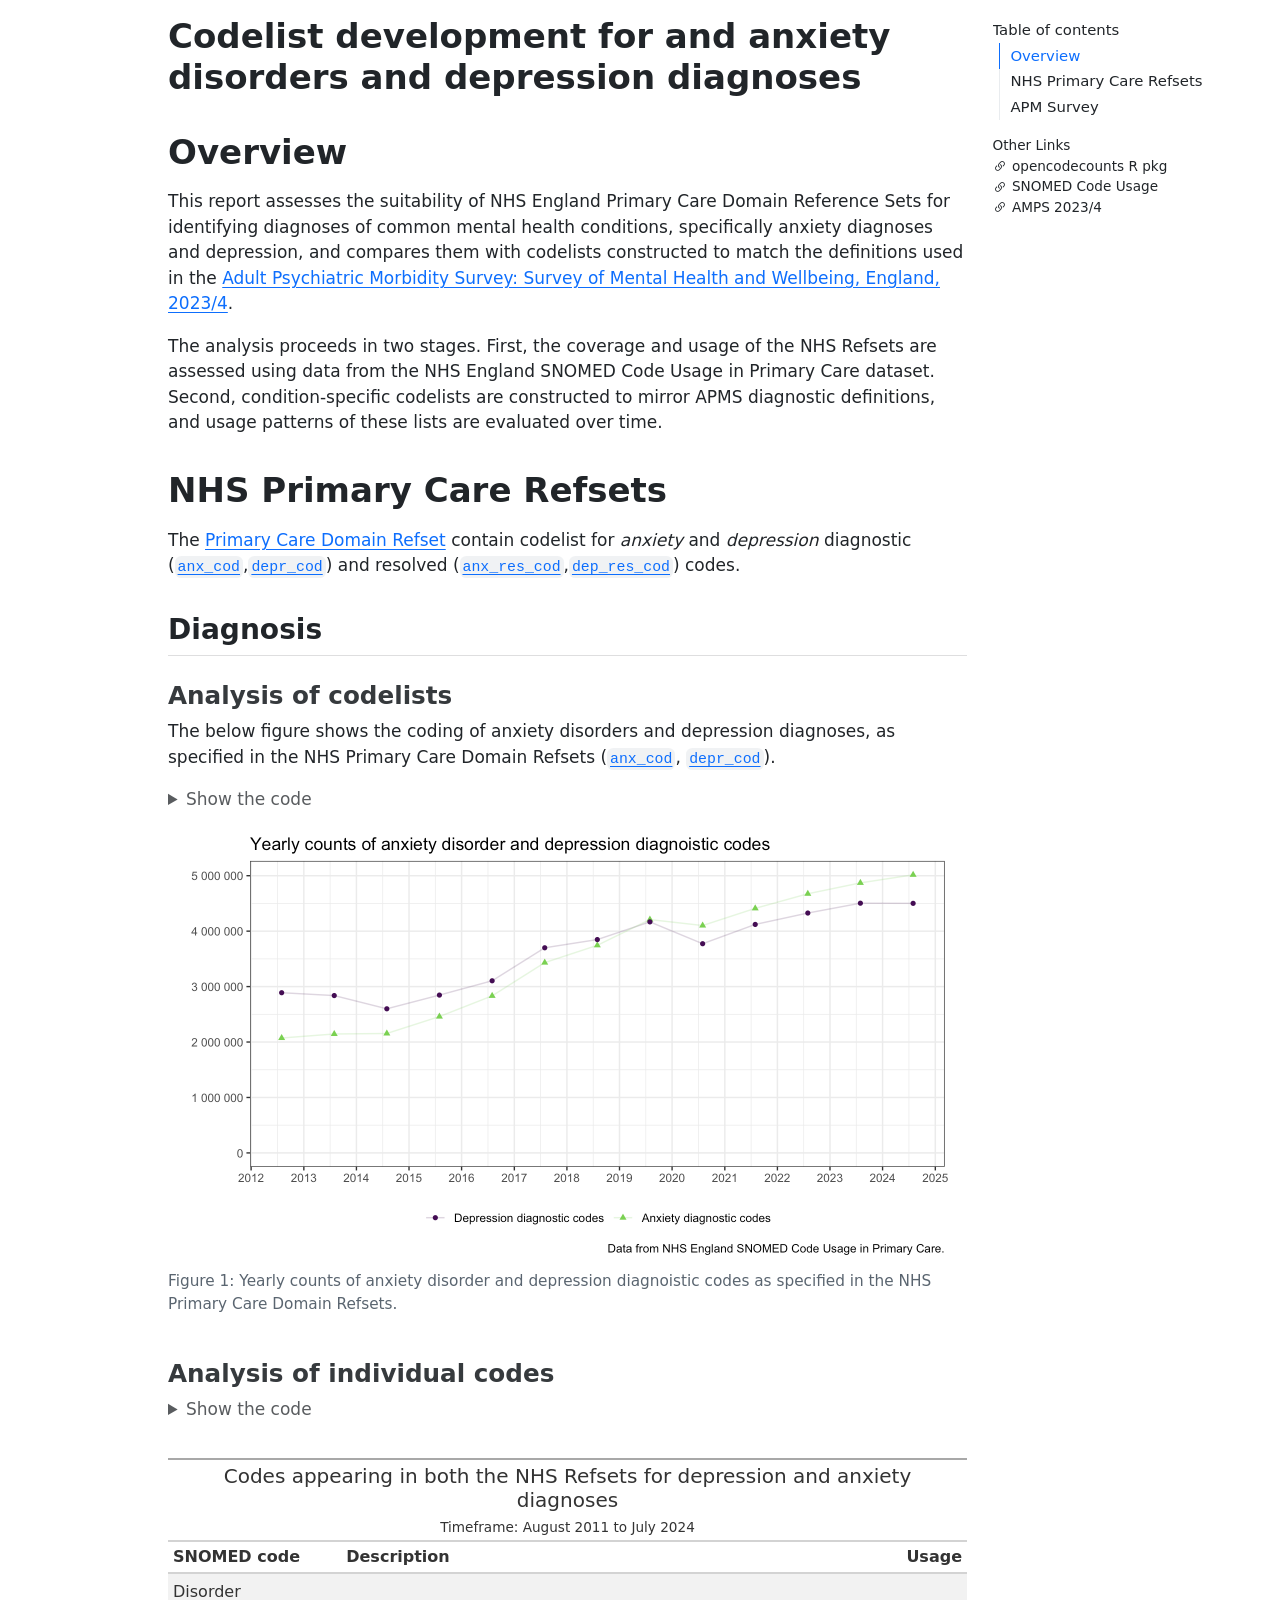
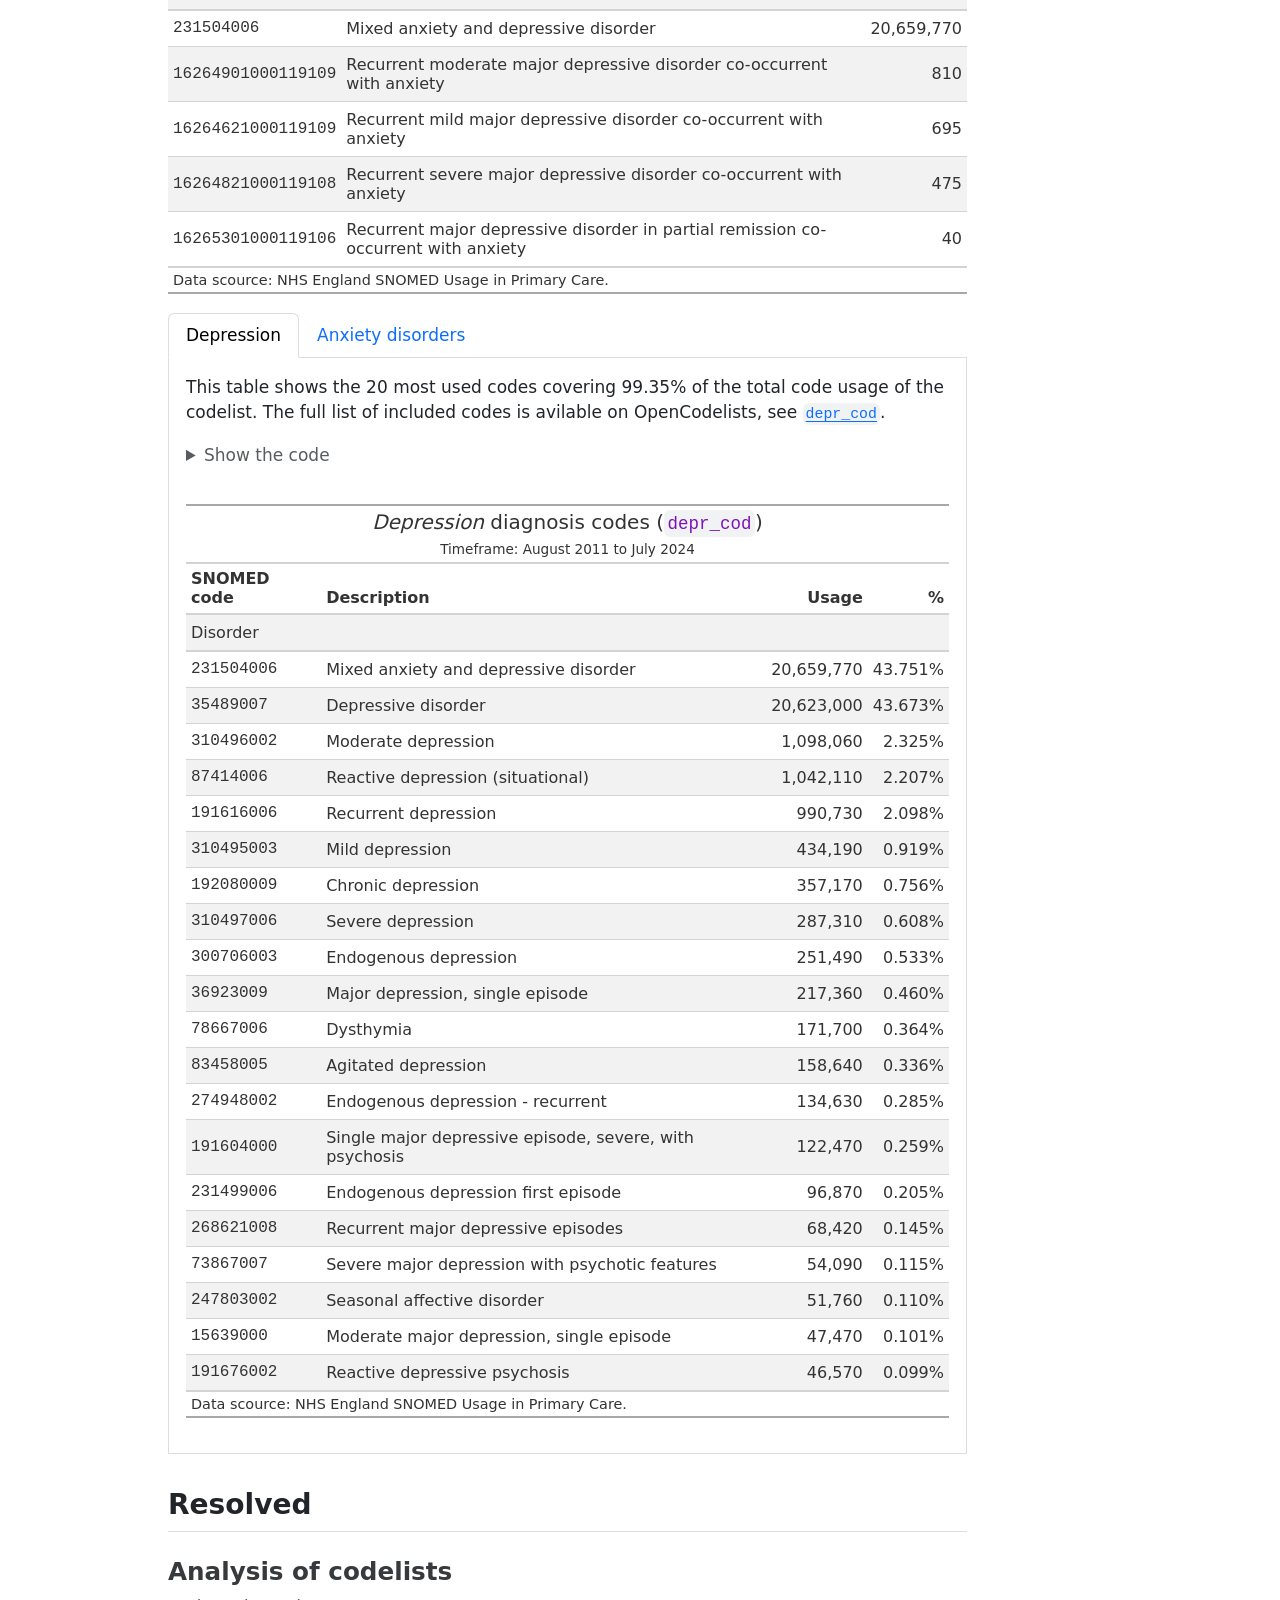
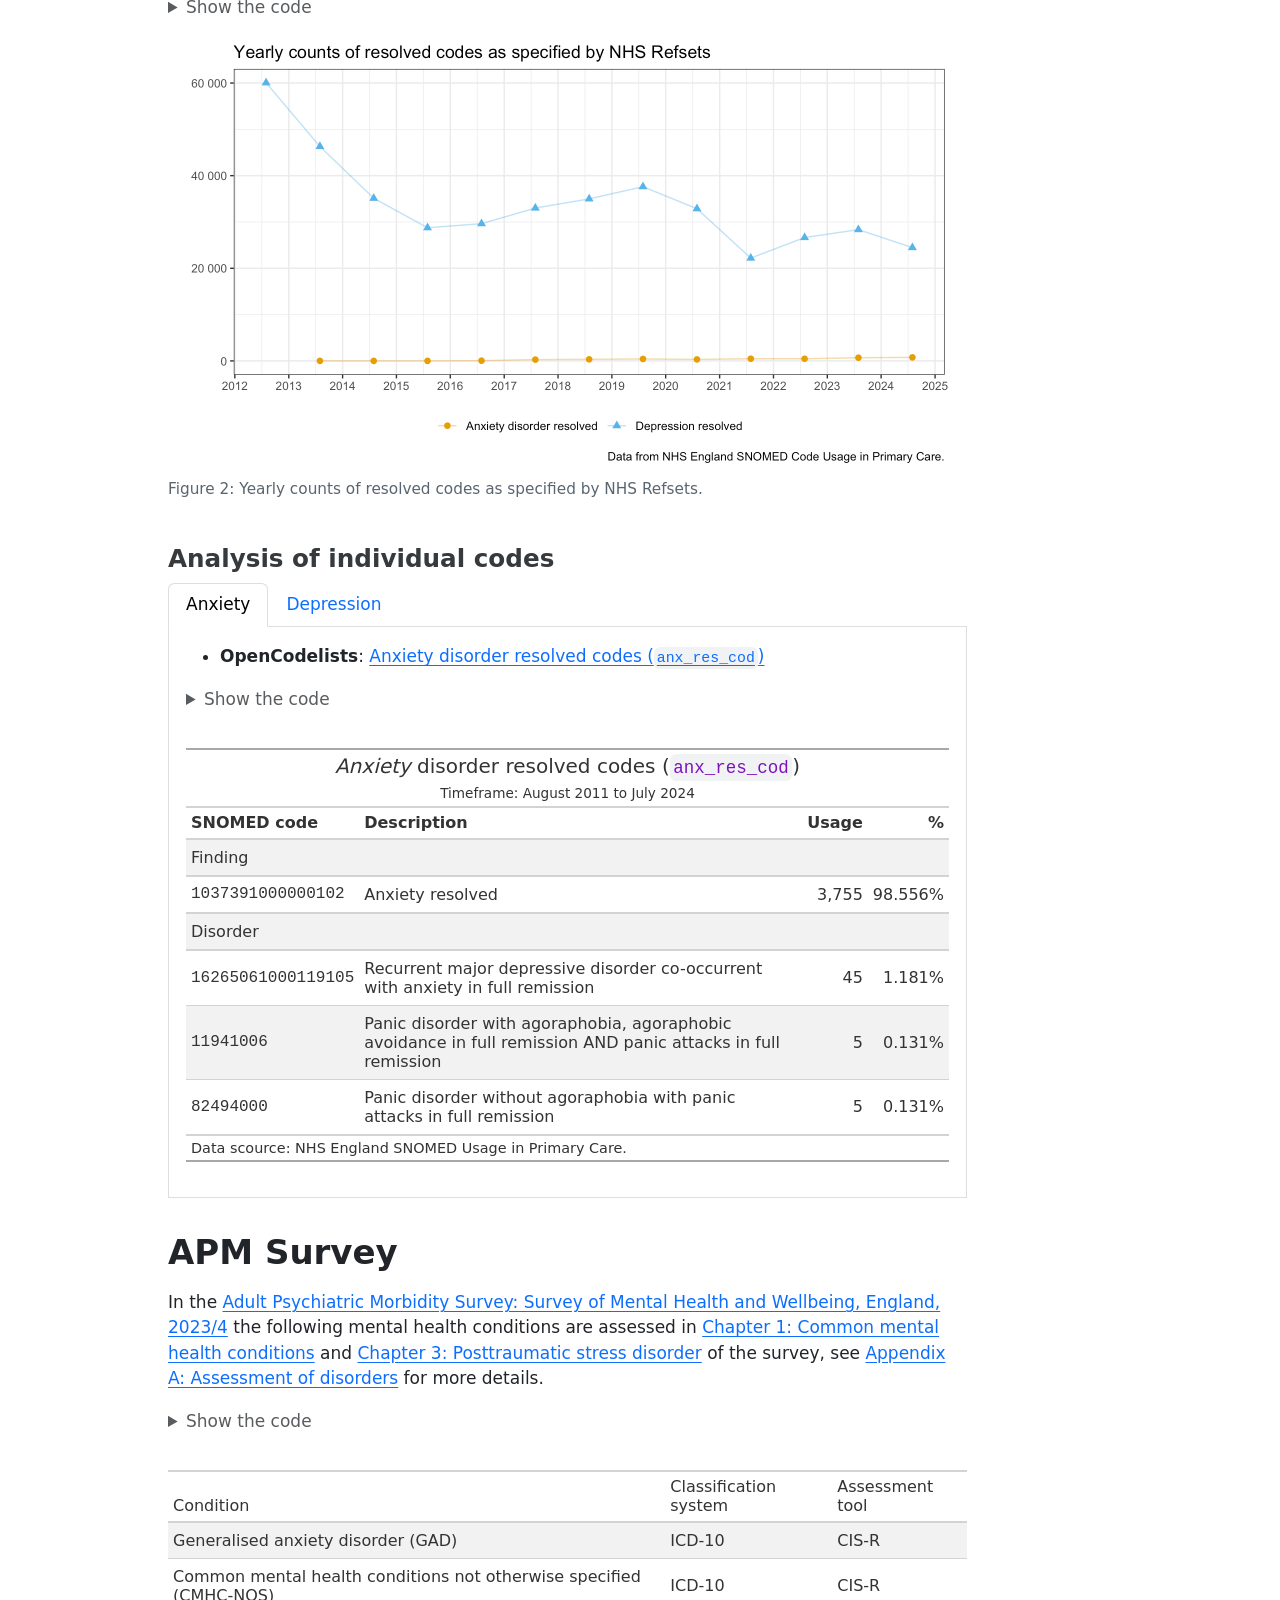
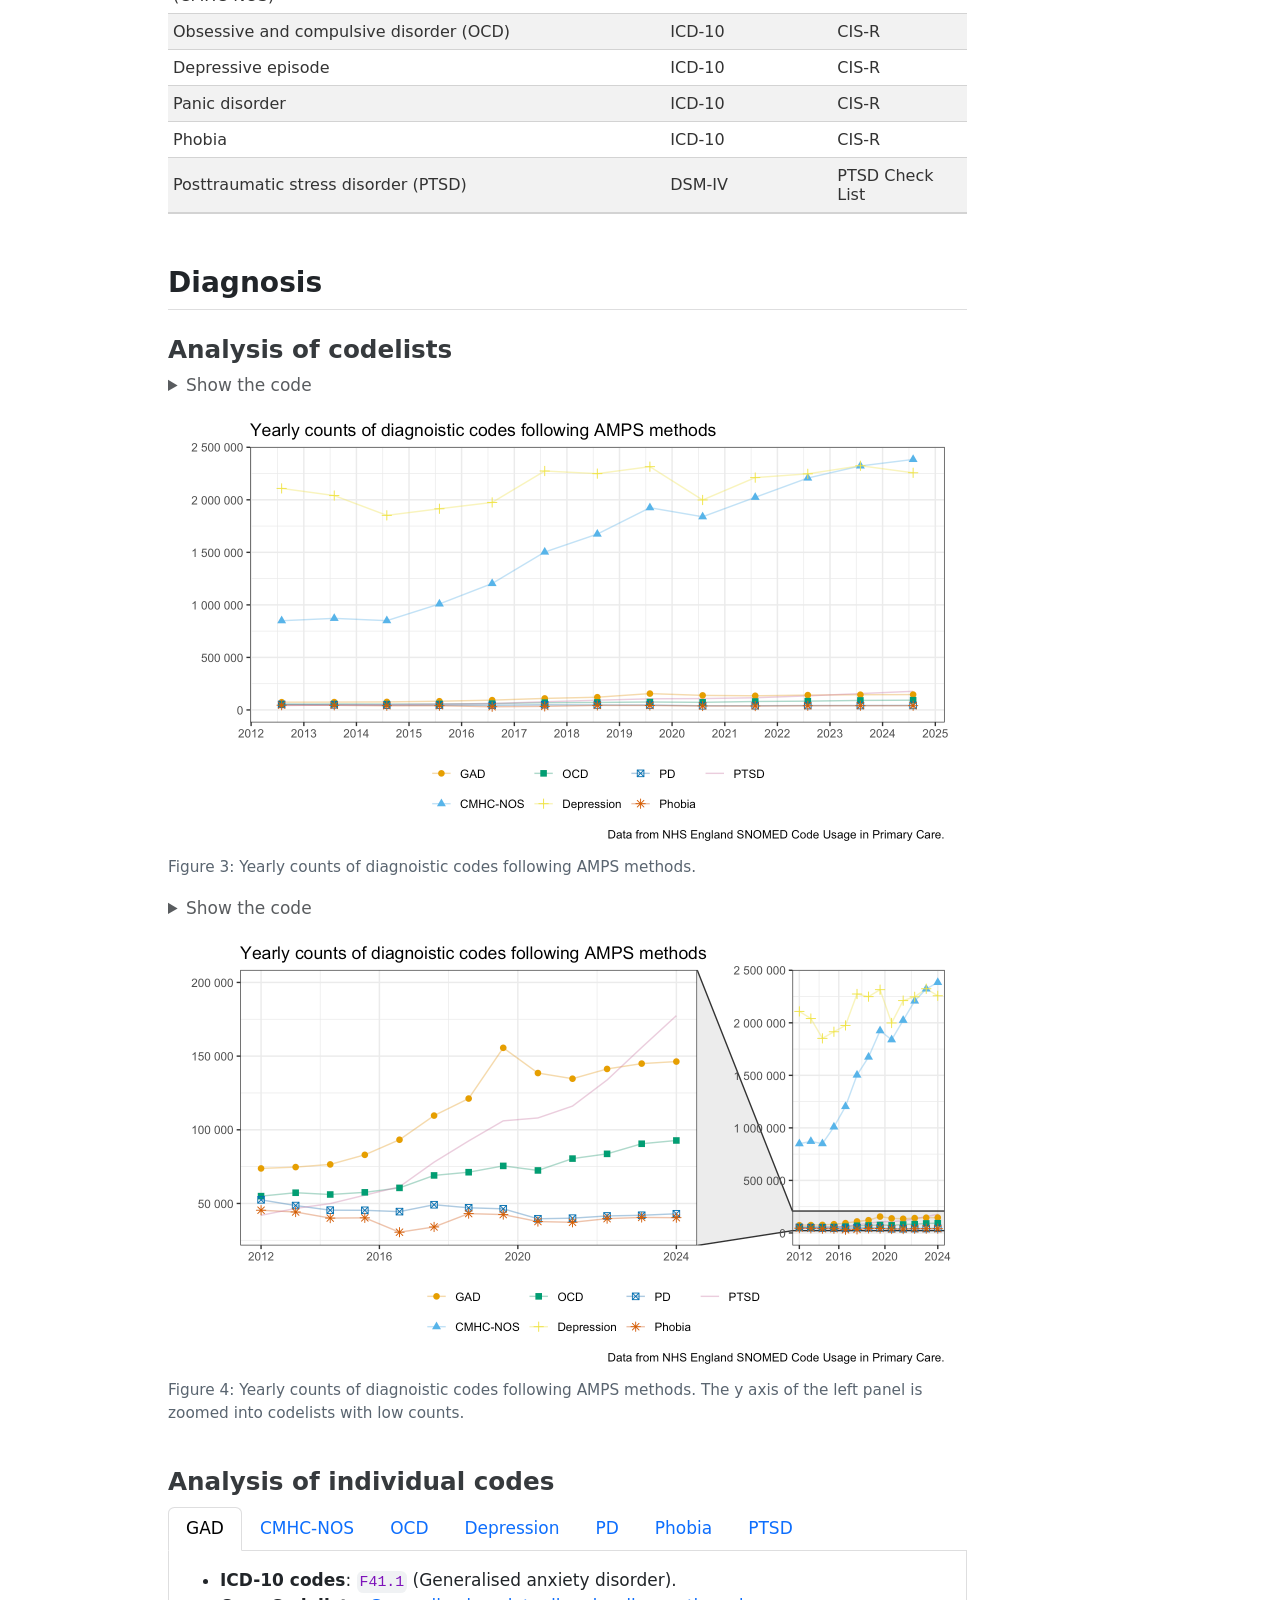
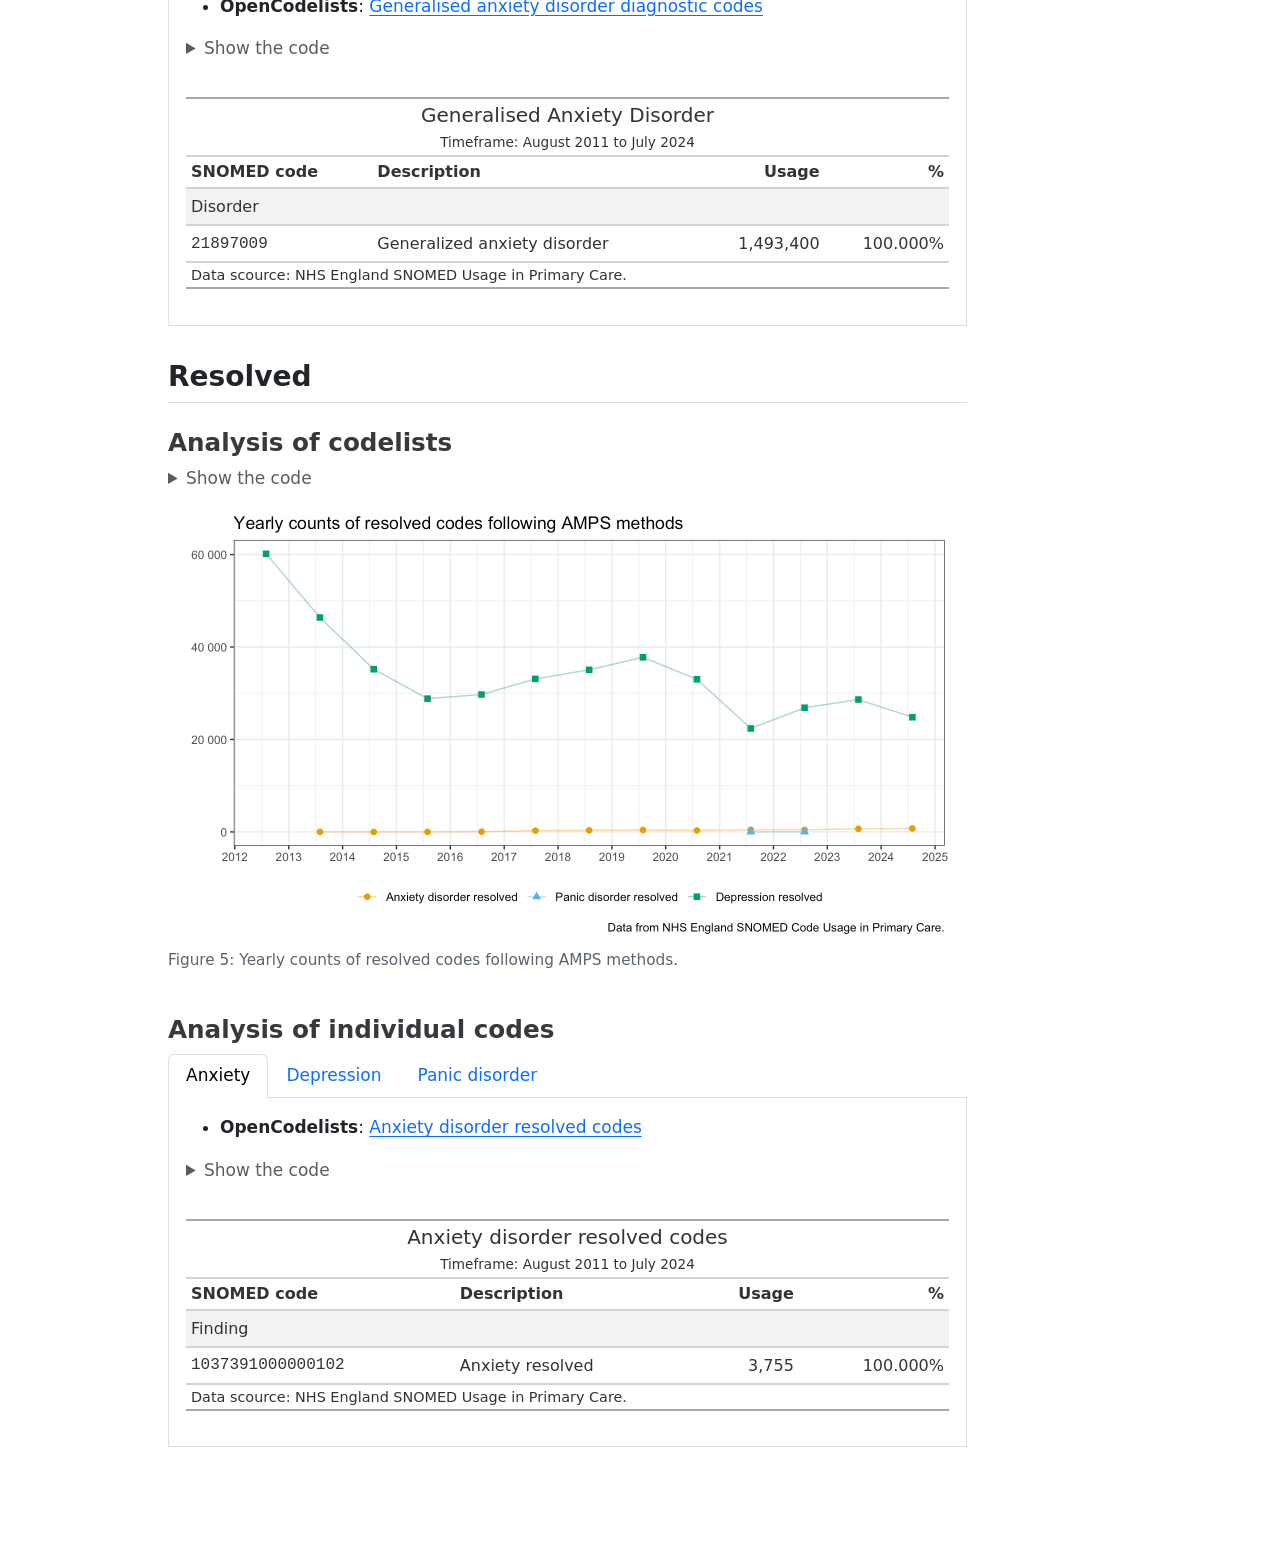
==== commit 37894cd2: "Built site for gh-pages" ====
--- a/anx_dep_dx_cod_devel.html
+++ b/anx_dep_dx_cod_devel.html
@@ -70,15 +70,6 @@
 <script src="anx_dep_dx_cod_devel_files/libs/bootstrap/bootstrap.min.js"></script>
 <link href="anx_dep_dx_cod_devel_files/libs/bootstrap/bootstrap-icons.css" rel="stylesheet">
 <link href="anx_dep_dx_cod_devel_files/libs/bootstrap/bootstrap-d6a003b94517c951b2d65075d42fb01b.min.css" rel="stylesheet" append-hash="true" id="quarto-bootstrap" data-mode="light">
-<link href="anx_dep_dx_cod_devel_files/libs/htmltools-fill-0.5.8.1/fill.css" rel="stylesheet">
-<script src="anx_dep_dx_cod_devel_files/libs/htmlwidgets-1.6.4/htmlwidgets.js"></script>
-<script src="anx_dep_dx_cod_devel_files/libs/plotly-binding-4.11.0/plotly.js"></script>
-<script src="anx_dep_dx_cod_devel_files/libs/typedarray-0.1/typedarray.min.js"></script>
-<script src="anx_dep_dx_cod_devel_files/libs/jquery-3.5.1/jquery.min.js"></script>
-<link href="anx_dep_dx_cod_devel_files/libs/crosstalk-1.2.1/css/crosstalk.min.css" rel="stylesheet">
-<script src="anx_dep_dx_cod_devel_files/libs/crosstalk-1.2.1/js/crosstalk.min.js"></script>
-<link href="anx_dep_dx_cod_devel_files/libs/plotly-htmlwidgets-css-2.11.1/plotly-htmlwidgets.css" rel="stylesheet">
-<script src="anx_dep_dx_cod_devel_files/libs/plotly-main-2.11.1/plotly-latest.min.js"></script>
 
 
 </head>
@@ -110,7 +101,6 @@
 <header id="title-block-header" class="quarto-title-block default">
 <div class="quarto-title">
 <h1 class="title">Codelist development for and anxiety disorders and depression diagnoses</h1>
-<p class="subtitle lead">TEST TESTTEST</p>
 </div>
 
 
@@ -197,19 +187,19 @@
 <span id="cb1-52"><a href="#cb1-52" aria-hidden="true" tabindex="-1"></a>  <span class="at">width =</span> <span class="dv">8</span></span>
 <span id="cb1-53"><a href="#cb1-53" aria-hidden="true" tabindex="-1"></a>)</span>
 <span id="cb1-54"><a href="#cb1-54" aria-hidden="true" tabindex="-1"></a></span>
-<span id="cb1-55"><a href="#cb1-55" aria-hidden="true" tabindex="-1"></a>fig_depr_anx_cod_trends <span class="sc">|&gt;</span> </span>
-<span id="cb1-56"><a href="#cb1-56" aria-hidden="true" tabindex="-1"></a>  <span class="fu">ggplotly</span>()</span></code></pre></div><button title="Copy to Clipboard" class="code-copy-button"><i class="bi"></i></button></div>
+<span id="cb1-55"><a href="#cb1-55" aria-hidden="true" tabindex="-1"></a>fig_depr_anx_cod_trends</span></code></pre></div><button title="Copy to Clipboard" class="code-copy-button"><i class="bi"></i></button></div>
 </details>
-<div id="fig-anx-dep-cod-trends" class="cell-output-display quarto-float quarto-figure quarto-figure-center anchored">
+<div class="cell-output-display">
+<div id="fig-anx-dep-cod-trends" class="quarto-float quarto-figure quarto-figure-center anchored">
 <figure class="quarto-float quarto-float-fig figure">
 <div aria-describedby="fig-anx-dep-cod-trends-caption-0ceaefa1-69ba-4598-a22c-09a6ac19f8ca">
-<div class="plotly html-widget html-fill-item" id="htmlwidget-056d1a305f9d0374061f" style="width:100%;height:365px;"></div>
-<script type="application/json" data-for="htmlwidget-056d1a305f9d0374061f">{"x":{"data":[{"x":[15552,15917,16282,16647,17013,17378,17743,18108,18474,18839,19204,19569,19935],"y":[2889430,2838170,2599490,2846780,3104780,3700010,3848120,4167250,3773480,4121210,4326720,4504240,4501540],"text":["end_date: 2012-07-31<br />count: 2889430<br />codelist: Depression diagnostic codes<br />codelist: Depression diagnostic codes","end_date: 2013-07-31<br />count: 2838170<br />codelist: Depression diagnostic codes<br />codelist: Depression diagnostic codes","end_date: 2014-07-31<br />count: 2599490<br />codelist: Depression diagnostic codes<br />codelist: Depression diagnostic codes","end_date: 2015-07-31<br />count: 2846780<br />codelist: Depression diagnostic codes<br />codelist: Depression diagnostic codes","end_date: 2016-07-31<br />count: 3104780<br />codelist: Depression diagnostic codes<br />codelist: Depression diagnostic codes","end_date: 2017-07-31<br />count: 3700010<br />codelist: Depression diagnostic codes<br />codelist: Depression diagnostic codes","end_date: 2018-07-31<br />count: 3848120<br />codelist: Depression diagnostic codes<br />codelist: Depression diagnostic codes","end_date: 2019-07-31<br />count: 4167250<br />codelist: Depression diagnostic codes<br />codelist: Depression diagnostic codes","end_date: 2020-07-31<br />count: 3773480<br />codelist: Depression diagnostic codes<br />codelist: Depression diagnostic codes","end_date: 2021-07-31<br />count: 4121210<br />codelist: Depression diagnostic codes<br />codelist: Depression diagnostic codes","end_date: 2022-07-31<br />count: 4326720<br />codelist: Depression diagnostic codes<br />codelist: Depression diagnostic codes","end_date: 2023-07-31<br />count: 4504240<br />codelist: Depression diagnostic codes<br />codelist: Depression diagnostic codes","end_date: 2024-07-31<br />count: 4501540<br />codelist: Depression diagnostic codes<br />codelist: Depression diagnostic codes"],"type":"scatter","mode":"lines+markers","line":{"width":1.8897637795275593,"color":"rgba(68,1,84,0.2)","dash":"solid"},"hoveron":"points","name":"Depression diagnostic codes","legendgroup":"Depression diagnostic codes","showlegend":true,"xaxis":"x","yaxis":"y","hoverinfo":"text","marker":{"autocolorscale":false,"color":"rgba(68,1,84,1)","opacity":1,"size":5.6692913385826778,"symbol":"circle","line":{"width":1.8897637795275593,"color":"rgba(68,1,84,1)"}},"frame":null},{"x":[15552,15917,16282,16647,17013,17378,17743,18108,18474,18839,19204,19569,19935],"y":[2072615,2145150,2154310,2459080,2832790,3432355,3744445,4209210,4101460,4411105,4674115,4870525,5016170],"text":["end_date: 2012-07-31<br />count: 2072615<br />codelist: Anxiety diagnostic codes<br />codelist: Anxiety diagnostic codes","end_date: 2013-07-31<br />count: 2145150<br />codelist: Anxiety diagnostic codes<br />codelist: Anxiety diagnostic codes","end_date: 2014-07-31<br />count: 2154310<br />codelist: Anxiety diagnostic codes<br />codelist: Anxiety diagnostic codes","end_date: 2015-07-31<br />count: 2459080<br />codelist: Anxiety diagnostic codes<br />codelist: Anxiety diagnostic codes","end_date: 2016-07-31<br />count: 2832790<br />codelist: Anxiety diagnostic codes<br />codelist: Anxiety diagnostic codes","end_date: 2017-07-31<br />count: 3432355<br />codelist: Anxiety diagnostic codes<br />codelist: Anxiety diagnostic codes","end_date: 2018-07-31<br />count: 3744445<br />codelist: Anxiety diagnostic codes<br />codelist: Anxiety diagnostic codes","end_date: 2019-07-31<br />count: 4209210<br />codelist: Anxiety diagnostic codes<br />codelist: Anxiety diagnostic codes","end_date: 2020-07-31<br />count: 4101460<br />codelist: Anxiety diagnostic codes<br />codelist: Anxiety diagnostic codes","end_date: 2021-07-31<br />count: 4411105<br />codelist: Anxiety diagnostic codes<br />codelist: Anxiety diagnostic codes","end_date: 2022-07-31<br />count: 4674115<br />codelist: Anxiety diagnostic codes<br />codelist: Anxiety diagnostic codes","end_date: 2023-07-31<br />count: 4870525<br />codelist: Anxiety diagnostic codes<br />codelist: Anxiety diagnostic codes","end_date: 2024-07-31<br />count: 5016170<br />codelist: Anxiety diagnostic codes<br />codelist: Anxiety diagnostic codes"],"type":"scatter","mode":"lines+markers","line":{"width":1.8897637795275593,"color":"rgba(122,209,81,0.2)","dash":"solid"},"hoveron":"points","name":"Anxiety diagnostic codes","legendgroup":"Anxiety diagnostic codes","showlegend":true,"xaxis":"x","yaxis":"y","hoverinfo":"text","marker":{"autocolorscale":false,"color":"rgba(122,209,81,1)","opacity":1,"size":5.6692913385826778,"symbol":"triangle-up","line":{"width":1.8897637795275593,"color":"rgba(122,209,81,1)"}},"frame":null}],"layout":{"margin":{"t":46.522577371892439,"r":7.3059360730593621,"b":28.330796549974639,"l":63.561643835616451},"plot_bgcolor":"rgba(255,255,255,1)","paper_bgcolor":"rgba(255,255,255,1)","font":{"color":"rgba(0,0,0,1)","family":"","size":14.611872146118724},"title":{"text":"Yearly counts of anxiety disorder and depression diagnoistic codes","font":{"color":"rgba(0,0,0,1)","family":"","size":17.534246575342465},"x":0,"xref":"paper"},"xaxis":{"domain":[0,1],"automargin":true,"type":"linear","autorange":false,"range":[15332.85,20154.150000000001],"tickmode":"array","ticktext":["2012","2013","2014","2015","2016","2017","2018","2019","2020","2021","2022","2023","2024","2025"],"tickvals":[15340,15706,16071,16436,16801,17167,17532,17897,18262,18628,18993,19358,19723,20089],"categoryorder":"array","categoryarray":["2012","2013","2014","2015","2016","2017","2018","2019","2020","2021","2022","2023","2024","2025"],"nticks":null,"ticks":"outside","tickcolor":"rgba(51,51,51,1)","ticklen":3.6529680365296811,"tickwidth":0.66417600664176002,"showticklabels":true,"tickfont":{"color":"rgba(77,77,77,1)","family":"","size":11.68949771689498},"tickangle":-0,"showline":false,"linecolor":null,"linewidth":0,"showgrid":true,"gridcolor":"rgba(235,235,235,1)","gridwidth":0.66417600664176002,"zeroline":false,"anchor":"y","title":{"text":"","font":{"color":"rgba(0,0,0,1)","family":"","size":14.611872146118724}},"hoverformat":".2f"},"yaxis":{"domain":[0,1],"automargin":true,"type":"linear","autorange":false,"range":[-250808.5,5266978.5],"tickmode":"array","ticktext":["0","1 000 000","2 000 000","3 000 000","4 000 000","5 000 000"],"tickvals":[0,1000000,2000000,3000000,4000000,5000000],"categoryorder":"array","categoryarray":["0","1 000 000","2 000 000","3 000 000","4 000 000","5 000 000"],"nticks":null,"ticks":"outside","tickcolor":"rgba(51,51,51,1)","ticklen":3.6529680365296811,"tickwidth":0.66417600664176002,"showticklabels":true,"tickfont":{"color":"rgba(77,77,77,1)","family":"","size":11.68949771689498},"tickangle":-0,"showline":false,"linecolor":null,"linewidth":0,"showgrid":true,"gridcolor":"rgba(235,235,235,1)","gridwidth":0.66417600664176002,"zeroline":false,"anchor":"x","title":{"text":"","font":{"color":"rgba(0,0,0,1)","family":"","size":14.611872146118724}},"hoverformat":".2f"},"shapes":[{"type":"rect","fillcolor":"transparent","line":{"color":"rgba(51,51,51,1)","width":0.66417600664176002,"linetype":"solid"},"yref":"paper","xref":"paper","layer":"below","x0":0,"x1":1,"y0":0,"y1":1}],"showlegend":true,"legend":{"bgcolor":"rgba(255,255,255,1)","bordercolor":"transparent","borderwidth":1.8897637795275593,"font":{"color":"rgba(0,0,0,1)","family":"","size":11.68949771689498},"title":{"text":"","font":{"color":"rgba(0,0,0,1)","family":"","size":14.611872146118724}}},"hovermode":"closest","barmode":"relative"},"config":{"doubleClick":"reset","modeBarButtonsToAdd":["hoverclosest","hovercompare"],"showSendToCloud":false},"source":"A","attrs":{"a3937c041483":{"x":{},"y":{},"colour":{},"shape":{},"type":"scatter"},"a3936fdee410":{"x":{},"y":{},"colour":{},"shape":{}}},"cur_data":"a3937c041483","visdat":{"a3937c041483":["function (y) ","x"],"a3936fdee410":["function (y) ","x"]},"highlight":{"on":"plotly_click","persistent":false,"dynamic":false,"selectize":false,"opacityDim":0.20000000000000001,"selected":{"opacity":1},"debounce":0},"shinyEvents":["plotly_hover","plotly_click","plotly_selected","plotly_relayout","plotly_brushed","plotly_brushing","plotly_clickannotation","plotly_doubleclick","plotly_deselect","plotly_afterplot","plotly_sunburstclick"],"base_url":"https://plot.ly"},"evals":[],"jsHooks":[]}</script>
+<img src="anx_dep_dx_cod_devel_files/figure-html/fig-anx-dep-cod-trends-1.png" class="img-fluid figure-img" width="768">
 </div>
 <figcaption class="quarto-float-caption-bottom quarto-float-caption quarto-float-fig" id="fig-anx-dep-cod-trends-caption-0ceaefa1-69ba-4598-a22c-09a6ac19f8ca">
 Figure&nbsp;1: Yearly counts of anxiety disorder and depression diagnoistic codes as specified in the NHS Primary Care Domain Refsets.
 </figcaption>
 </figure>
+</div>
 </div>
 </div>
 </section>
@@ -231,23 +221,23 @@
 <span id="cb2-11"><a href="#cb2-11" aria-hidden="true" tabindex="-1"></a>  <span class="fu">cols_hide</span>(ratio_usage)</span></code></pre></div><button title="Copy to Clipboard" class="code-copy-button"><i class="bi"></i></button></div>
 </details>
 <div class="cell-output-display">
-<div id="fnqdugqvjd" style="padding-left:0px;padding-right:0px;padding-top:10px;padding-bottom:10px;overflow-x:auto;overflow-y:auto;width:auto;height:auto;">
-<style>#fnqdugqvjd table {
+<div id="nusysinzei" style="padding-left:0px;padding-right:0px;padding-top:10px;padding-bottom:10px;overflow-x:auto;overflow-y:auto;width:auto;height:auto;">
+<style>#nusysinzei table {
   font-family: system-ui, 'Segoe UI', Roboto, Helvetica, Arial, sans-serif, 'Apple Color Emoji', 'Segoe UI Emoji', 'Segoe UI Symbol', 'Noto Color Emoji';
   -webkit-font-smoothing: antialiased;
   -moz-osx-font-smoothing: grayscale;
 }
 
-#fnqdugqvjd thead, #fnqdugqvjd tbody, #fnqdugqvjd tfoot, #fnqdugqvjd tr, #fnqdugqvjd td, #fnqdugqvjd th {
+#nusysinzei thead, #nusysinzei tbody, #nusysinzei tfoot, #nusysinzei tr, #nusysinzei td, #nusysinzei th {
   border-style: none;
 }
 
-#fnqdugqvjd p {
+#nusysinzei p {
   margin: 0;
   padding: 0;
 }
 
-#fnqdugqvjd .gt_table {
+#nusysinzei .gt_table {
   display: table;
   border-collapse: collapse;
   line-height: normal;
@@ -273,12 +263,12 @@
   border-left-color: #D3D3D3;
 }
 
-#fnqdugqvjd .gt_caption {
+#nusysinzei .gt_caption {
   padding-top: 4px;
   padding-bottom: 4px;
 }
 
-#fnqdugqvjd .gt_title {
+#nusysinzei .gt_title {
   color: #333333;
   font-size: 125%;
   font-weight: initial;
@@ -290,7 +280,7 @@
   border-bottom-width: 0;
 }
 
-#fnqdugqvjd .gt_subtitle {
+#nusysinzei .gt_subtitle {
   color: #333333;
   font-size: 85%;
   font-weight: initial;
@@ -302,7 +292,7 @@
   border-top-width: 0;
 }
 
-#fnqdugqvjd .gt_heading {
+#nusysinzei .gt_heading {
   background-color: #FFFFFF;
   text-align: center;
   border-bottom-color: #FFFFFF;
@@ -314,13 +304,13 @@
   border-right-color: #D3D3D3;
 }
 
-#fnqdugqvjd .gt_bottom_border {
-  border-bottom-style: solid;
-  border-bottom-width: 2px;
-  border-bottom-color: #D3D3D3;
-}
-
-#fnqdugqvjd .gt_col_headings {
+#nusysinzei .gt_bottom_border {
+  border-bottom-style: solid;
+  border-bottom-width: 2px;
+  border-bottom-color: #D3D3D3;
+}
+
+#nusysinzei .gt_col_headings {
   border-top-style: solid;
   border-top-width: 2px;
   border-top-color: #D3D3D3;
@@ -335,7 +325,7 @@
   border-right-color: #D3D3D3;
 }
 
-#fnqdugqvjd .gt_col_heading {
+#nusysinzei .gt_col_heading {
   color: #333333;
   background-color: #FFFFFF;
   font-size: 100%;
@@ -355,7 +345,7 @@
   overflow-x: hidden;
 }
 
-#fnqdugqvjd .gt_column_spanner_outer {
+#nusysinzei .gt_column_spanner_outer {
   color: #333333;
   background-color: #FFFFFF;
   font-size: 100%;
@@ -367,15 +357,15 @@
   padding-right: 4px;
 }
 
-#fnqdugqvjd .gt_column_spanner_outer:first-child {
+#nusysinzei .gt_column_spanner_outer:first-child {
   padding-left: 0;
 }
 
-#fnqdugqvjd .gt_column_spanner_outer:last-child {
+#nusysinzei .gt_column_spanner_outer:last-child {
   padding-right: 0;
 }
 
-#fnqdugqvjd .gt_column_spanner {
+#nusysinzei .gt_column_spanner {
   border-bottom-style: solid;
   border-bottom-width: 2px;
   border-bottom-color: #D3D3D3;
@@ -387,11 +377,11 @@
   width: 100%;
 }
 
-#fnqdugqvjd .gt_spanner_row {
+#nusysinzei .gt_spanner_row {
   border-bottom-style: hidden;
 }
 
-#fnqdugqvjd .gt_group_heading {
+#nusysinzei .gt_group_heading {
   padding-top: 8px;
   padding-bottom: 8px;
   padding-left: 5px;
@@ -417,7 +407,7 @@
   text-align: left;
 }
 
-#fnqdugqvjd .gt_empty_group_heading {
+#nusysinzei .gt_empty_group_heading {
   padding: 0.5px;
   color: #333333;
   background-color: #FFFFFF;
@@ -432,15 +422,15 @@
   vertical-align: middle;
 }
 
-#fnqdugqvjd .gt_from_md > :first-child {
+#nusysinzei .gt_from_md > :first-child {
   margin-top: 0;
 }
 
-#fnqdugqvjd .gt_from_md > :last-child {
+#nusysinzei .gt_from_md > :last-child {
   margin-bottom: 0;
 }
 
-#fnqdugqvjd .gt_row {
+#nusysinzei .gt_row {
   padding-top: 8px;
   padding-bottom: 8px;
   padding-left: 5px;
@@ -459,7 +449,7 @@
   overflow-x: hidden;
 }
 
-#fnqdugqvjd .gt_stub {
+#nusysinzei .gt_stub {
   color: #333333;
   background-color: #FFFFFF;
   font-size: 100%;
@@ -472,7 +462,7 @@
   padding-right: 5px;
 }
 
-#fnqdugqvjd .gt_stub_row_group {
+#nusysinzei .gt_stub_row_group {
   color: #333333;
   background-color: #FFFFFF;
   font-size: 100%;
@@ -486,54 +476,54 @@
   vertical-align: top;
 }
 
-#fnqdugqvjd .gt_row_group_first td {
-  border-top-width: 2px;
-}
-
-#fnqdugqvjd .gt_row_group_first th {
-  border-top-width: 2px;
-}
-
-#fnqdugqvjd .gt_summary_row {
-  color: #333333;
-  background-color: #FFFFFF;
-  text-transform: inherit;
-  padding-top: 8px;
-  padding-bottom: 8px;
-  padding-left: 5px;
-  padding-right: 5px;
-}
-
-#fnqdugqvjd .gt_first_summary_row {
-  border-top-style: solid;
-  border-top-color: #D3D3D3;
-}
-
-#fnqdugqvjd .gt_first_summary_row.thick {
-  border-top-width: 2px;
-}
-
-#fnqdugqvjd .gt_last_summary_row {
-  padding-top: 8px;
-  padding-bottom: 8px;
-  padding-left: 5px;
-  padding-right: 5px;
-  border-bottom-style: solid;
-  border-bottom-width: 2px;
-  border-bottom-color: #D3D3D3;
-}
-
-#fnqdugqvjd .gt_grand_summary_row {
-  color: #333333;
-  background-color: #FFFFFF;
-  text-transform: inherit;
-  padding-top: 8px;
-  padding-bottom: 8px;
-  padding-left: 5px;
-  padding-right: 5px;
-}
-
-#fnqdugqvjd .gt_first_grand_summary_row {
+#nusysinzei .gt_row_group_first td {
+  border-top-width: 2px;
+}
+
+#nusysinzei .gt_row_group_first th {
+  border-top-width: 2px;
+}
+
+#nusysinzei .gt_summary_row {
+  color: #333333;
+  background-color: #FFFFFF;
+  text-transform: inherit;
+  padding-top: 8px;
+  padding-bottom: 8px;
+  padding-left: 5px;
+  padding-right: 5px;
+}
+
+#nusysinzei .gt_first_summary_row {
+  border-top-style: solid;
+  border-top-color: #D3D3D3;
+}
+
+#nusysinzei .gt_first_summary_row.thick {
+  border-top-width: 2px;
+}
+
+#nusysinzei .gt_last_summary_row {
+  padding-top: 8px;
+  padding-bottom: 8px;
+  padding-left: 5px;
+  padding-right: 5px;
+  border-bottom-style: solid;
+  border-bottom-width: 2px;
+  border-bottom-color: #D3D3D3;
+}
+
+#nusysinzei .gt_grand_summary_row {
+  color: #333333;
+  background-color: #FFFFFF;
+  text-transform: inherit;
+  padding-top: 8px;
+  padding-bottom: 8px;
+  padding-left: 5px;
+  padding-right: 5px;
+}
+
+#nusysinzei .gt_first_grand_summary_row {
   padding-top: 8px;
   padding-bottom: 8px;
   padding-left: 5px;
@@ -543,7 +533,7 @@
   border-top-color: #D3D3D3;
 }
 
-#fnqdugqvjd .gt_last_grand_summary_row_top {
+#nusysinzei .gt_last_grand_summary_row_top {
   padding-top: 8px;
   padding-bottom: 8px;
   padding-left: 5px;
@@ -553,20 +543,20 @@
   border-bottom-color: #D3D3D3;
 }
 
-#fnqdugqvjd .gt_striped {
+#nusysinzei .gt_striped {
   background-color: rgba(128, 128, 128, 0.05);
 }
 
-#fnqdugqvjd .gt_table_body {
-  border-top-style: solid;
-  border-top-width: 2px;
-  border-top-color: #D3D3D3;
-  border-bottom-style: solid;
-  border-bottom-width: 2px;
-  border-bottom-color: #D3D3D3;
-}
-
-#fnqdugqvjd .gt_footnotes {
+#nusysinzei .gt_table_body {
+  border-top-style: solid;
+  border-top-width: 2px;
+  border-top-color: #D3D3D3;
+  border-bottom-style: solid;
+  border-bottom-width: 2px;
+  border-bottom-color: #D3D3D3;
+}
+
+#nusysinzei .gt_footnotes {
   color: #333333;
   background-color: #FFFFFF;
   border-bottom-style: none;
@@ -580,7 +570,7 @@
   border-right-color: #D3D3D3;
 }
 
-#fnqdugqvjd .gt_footnote {
+#nusysinzei .gt_footnote {
   margin: 0px;
   font-size: 90%;
   padding-top: 4px;
@@ -589,7 +579,7 @@
   padding-right: 5px;
 }
 
-#fnqdugqvjd .gt_sourcenotes {
+#nusysinzei .gt_sourcenotes {
   color: #333333;
   background-color: #FFFFFF;
   border-bottom-style: none;
@@ -603,7 +593,7 @@
   border-right-color: #D3D3D3;
 }
 
-#fnqdugqvjd .gt_sourcenote {
+#nusysinzei .gt_sourcenote {
   font-size: 90%;
   padding-top: 4px;
   padding-bottom: 4px;
@@ -611,72 +601,72 @@
   padding-right: 5px;
 }
 
-#fnqdugqvjd .gt_left {
+#nusysinzei .gt_left {
   text-align: left;
 }
 
-#fnqdugqvjd .gt_center {
+#nusysinzei .gt_center {
   text-align: center;
 }
 
-#fnqdugqvjd .gt_right {
+#nusysinzei .gt_right {
   text-align: right;
   font-variant-numeric: tabular-nums;
 }
 
-#fnqdugqvjd .gt_font_normal {
+#nusysinzei .gt_font_normal {
   font-weight: normal;
 }
 
-#fnqdugqvjd .gt_font_bold {
+#nusysinzei .gt_font_bold {
   font-weight: bold;
 }
 
-#fnqdugqvjd .gt_font_italic {
+#nusysinzei .gt_font_italic {
   font-style: italic;
 }
 
-#fnqdugqvjd .gt_super {
+#nusysinzei .gt_super {
   font-size: 65%;
 }
 
-#fnqdugqvjd .gt_footnote_marks {
+#nusysinzei .gt_footnote_marks {
   font-size: 75%;
   vertical-align: 0.4em;
   position: initial;
 }
 
-#fnqdugqvjd .gt_asterisk {
+#nusysinzei .gt_asterisk {
   font-size: 100%;
   vertical-align: 0;
 }
 
-#fnqdugqvjd .gt_indent_1 {
+#nusysinzei .gt_indent_1 {
   text-indent: 5px;
 }
 
-#fnqdugqvjd .gt_indent_2 {
+#nusysinzei .gt_indent_2 {
   text-indent: 10px;
 }
 
-#fnqdugqvjd .gt_indent_3 {
+#nusysinzei .gt_indent_3 {
   text-indent: 15px;
 }
 
-#fnqdugqvjd .gt_indent_4 {
+#nusysinzei .gt_indent_4 {
   text-indent: 20px;
 }
 
-#fnqdugqvjd .gt_indent_5 {
+#nusysinzei .gt_indent_5 {
   text-indent: 25px;
 }
 
-#fnqdugqvjd .katex-display {
+#nusysinzei .katex-display {
   display: inline-flex !important;
   margin-bottom: 0.75em !important;
 }
 
-#fnqdugqvjd div.Reactable > div.rt-table > div.rt-thead > div.rt-tr.rt-tr-group-header > div.rt-th-group:after {
+#nusysinzei div.Reactable > div.rt-table > div.rt-thead > div.rt-tr.rt-tr-group-header > div.rt-th-group:after {
   height: 0px !important;
 }
 </style>
@@ -758,23 +748,23 @@
 <span id="cb3-13"><a href="#cb3-13" aria-hidden="true" tabindex="-1"></a>tab_depr_cod_counts</span></code></pre></div><button title="Copy to Clipboard" class="code-copy-button"><i class="bi"></i></button></div>
 </details>
 <div class="cell-output-display">
-<div id="ludnlmozvl" style="padding-left:0px;padding-right:0px;padding-top:10px;padding-bottom:10px;overflow-x:auto;overflow-y:auto;width:auto;height:auto;">
-<style>#ludnlmozvl table {
+<div id="zfznppwjmt" style="padding-left:0px;padding-right:0px;padding-top:10px;padding-bottom:10px;overflow-x:auto;overflow-y:auto;width:auto;height:auto;">
+<style>#zfznppwjmt table {
   font-family: system-ui, 'Segoe UI', Roboto, Helvetica, Arial, sans-serif, 'Apple Color Emoji', 'Segoe UI Emoji', 'Segoe UI Symbol', 'Noto Color Emoji';
   -webkit-font-smoothing: antialiased;
   -moz-osx-font-smoothing: grayscale;
 }
 
-#ludnlmozvl thead, #ludnlmozvl tbody, #ludnlmozvl tfoot, #ludnlmozvl tr, #ludnlmozvl td, #ludnlmozvl th {
+#zfznppwjmt thead, #zfznppwjmt tbody, #zfznppwjmt tfoot, #zfznppwjmt tr, #zfznppwjmt td, #zfznppwjmt th {
   border-style: none;
 }
 
-#ludnlmozvl p {
+#zfznppwjmt p {
   margin: 0;
   padding: 0;
 }
 
-#ludnlmozvl .gt_table {
+#zfznppwjmt .gt_table {
   display: table;
   border-collapse: collapse;
   line-height: normal;
@@ -800,12 +790,12 @@
   border-left-color: #D3D3D3;
 }
 
-#ludnlmozvl .gt_caption {
+#zfznppwjmt .gt_caption {
   padding-top: 4px;
   padding-bottom: 4px;
 }
 
-#ludnlmozvl .gt_title {
+#zfznppwjmt .gt_title {
   color: #333333;
   font-size: 125%;
   font-weight: initial;
@@ -817,7 +807,7 @@
   border-bottom-width: 0;
 }
 
-#ludnlmozvl .gt_subtitle {
+#zfznppwjmt .gt_subtitle {
   color: #333333;
   font-size: 85%;
   font-weight: initial;
@@ -829,7 +819,7 @@
   border-top-width: 0;
 }
 
-#ludnlmozvl .gt_heading {
+#zfznppwjmt .gt_heading {
   background-color: #FFFFFF;
   text-align: center;
   border-bottom-color: #FFFFFF;
@@ -841,13 +831,13 @@
   border-right-color: #D3D3D3;
 }
 
-#ludnlmozvl .gt_bottom_border {
-  border-bottom-style: solid;
-  border-bottom-width: 2px;
-  border-bottom-color: #D3D3D3;
-}
-
-#ludnlmozvl .gt_col_headings {
+#zfznppwjmt .gt_bottom_border {
+  border-bottom-style: solid;
+  border-bottom-width: 2px;
+  border-bottom-color: #D3D3D3;
+}
+
+#zfznppwjmt .gt_col_headings {
   border-top-style: solid;
   border-top-width: 2px;
   border-top-color: #D3D3D3;
@@ -862,7 +852,7 @@
   border-right-color: #D3D3D3;
 }
 
-#ludnlmozvl .gt_col_heading {
+#zfznppwjmt .gt_col_heading {
   color: #333333;
   background-color: #FFFFFF;
   font-size: 100%;
@@ -882,7 +872,7 @@
   overflow-x: hidden;
 }
 
-#ludnlmozvl .gt_column_spanner_outer {
+#zfznppwjmt .gt_column_spanner_outer {
   color: #333333;
   background-color: #FFFFFF;
   font-size: 100%;
@@ -894,15 +884,15 @@
   padding-right: 4px;
 }
 
-#ludnlmozvl .gt_column_spanner_outer:first-child {
+#zfznppwjmt .gt_column_spanner_outer:first-child {
   padding-left: 0;
 }
 
-#ludnlmozvl .gt_column_spanner_outer:last-child {
+#zfznppwjmt .gt_column_spanner_outer:last-child {
   padding-right: 0;
 }
 
-#ludnlmozvl .gt_column_spanner {
+#zfznppwjmt .gt_column_spanner {
   border-bottom-style: solid;
   border-bottom-width: 2px;
   border-bottom-color: #D3D3D3;
@@ -914,11 +904,11 @@
   width: 100%;
 }
 
-#ludnlmozvl .gt_spanner_row {
+#zfznppwjmt .gt_spanner_row {
   border-bottom-style: hidden;
 }
 
-#ludnlmozvl .gt_group_heading {
+#zfznppwjmt .gt_group_heading {
   padding-top: 8px;
   padding-bottom: 8px;
   padding-left: 5px;
@@ -944,7 +934,7 @@
   text-align: left;
 }
 
-#ludnlmozvl .gt_empty_group_heading {
+#zfznppwjmt .gt_empty_group_heading {
   padding: 0.5px;
   color: #333333;
   background-color: #FFFFFF;
@@ -959,15 +949,15 @@
   vertical-align: middle;
 }
 
-#ludnlmozvl .gt_from_md > :first-child {
+#zfznppwjmt .gt_from_md > :first-child {
   margin-top: 0;
 }
 
-#ludnlmozvl .gt_from_md > :last-child {
+#zfznppwjmt .gt_from_md > :last-child {
   margin-bottom: 0;
 }
 
-#ludnlmozvl .gt_row {
+#zfznppwjmt .gt_row {
   padding-top: 8px;
   padding-bottom: 8px;
   padding-left: 5px;
@@ -986,7 +976,7 @@
   overflow-x: hidden;
 }
 
-#ludnlmozvl .gt_stub {
+#zfznppwjmt .gt_stub {
   color: #333333;
   background-color: #FFFFFF;
   font-size: 100%;
@@ -999,7 +989,7 @@
   padding-right: 5px;
 }
 
-#ludnlmozvl .gt_stub_row_group {
+#zfznppwjmt .gt_stub_row_group {
   color: #333333;
   background-color: #FFFFFF;
   font-size: 100%;
@@ -1013,54 +1003,54 @@
   vertical-align: top;
 }
 
-#ludnlmozvl .gt_row_group_first td {
-  border-top-width: 2px;
-}
-
-#ludnlmozvl .gt_row_group_first th {
-  border-top-width: 2px;
-}
-
-#ludnlmozvl .gt_summary_row {
-  color: #333333;
-  background-color: #FFFFFF;
-  text-transform: inherit;
-  padding-top: 8px;
-  padding-bottom: 8px;
-  padding-left: 5px;
-  padding-right: 5px;
-}
-
-#ludnlmozvl .gt_first_summary_row {
-  border-top-style: solid;
-  border-top-color: #D3D3D3;
-}
-
-#ludnlmozvl .gt_first_summary_row.thick {
-  border-top-width: 2px;
-}
-
-#ludnlmozvl .gt_last_summary_row {
-  padding-top: 8px;
-  padding-bottom: 8px;
-  padding-left: 5px;
-  padding-right: 5px;
-  border-bottom-style: solid;
-  border-bottom-width: 2px;
-  border-bottom-color: #D3D3D3;
-}
-
-#ludnlmozvl .gt_grand_summary_row {
-  color: #333333;
-  background-color: #FFFFFF;
-  text-transform: inherit;
-  padding-top: 8px;
-  padding-bottom: 8px;
-  padding-left: 5px;
-  padding-right: 5px;
-}
-
-#ludnlmozvl .gt_first_grand_summary_row {
+#zfznppwjmt .gt_row_group_first td {
+  border-top-width: 2px;
+}
+
+#zfznppwjmt .gt_row_group_first th {
+  border-top-width: 2px;
+}
+
+#zfznppwjmt .gt_summary_row {
+  color: #333333;
+  background-color: #FFFFFF;
+  text-transform: inherit;
+  padding-top: 8px;
+  padding-bottom: 8px;
+  padding-left: 5px;
+  padding-right: 5px;
+}
+
+#zfznppwjmt .gt_first_summary_row {
+  border-top-style: solid;
+  border-top-color: #D3D3D3;
+}
+
+#zfznppwjmt .gt_first_summary_row.thick {
+  border-top-width: 2px;
+}
+
+#zfznppwjmt .gt_last_summary_row {
+  padding-top: 8px;
+  padding-bottom: 8px;
+  padding-left: 5px;
+  padding-right: 5px;
+  border-bottom-style: solid;
+  border-bottom-width: 2px;
+  border-bottom-color: #D3D3D3;
+}
+
+#zfznppwjmt .gt_grand_summary_row {
+  color: #333333;
+  background-color: #FFFFFF;
+  text-transform: inherit;
+  padding-top: 8px;
+  padding-bottom: 8px;
+  padding-left: 5px;
+  padding-right: 5px;
+}
+
+#zfznppwjmt .gt_first_grand_summary_row {
   padding-top: 8px;
   padding-bottom: 8px;
   padding-left: 5px;
@@ -1070,7 +1060,7 @@
   border-top-color: #D3D3D3;
 }
 
-#ludnlmozvl .gt_last_grand_summary_row_top {
+#zfznppwjmt .gt_last_grand_summary_row_top {
   padding-top: 8px;
   padding-bottom: 8px;
   padding-left: 5px;
@@ -1080,20 +1070,20 @@
   border-bottom-color: #D3D3D3;
 }
 
-#ludnlmozvl .gt_striped {
+#zfznppwjmt .gt_striped {
   background-color: rgba(128, 128, 128, 0.05);
 }
 
-#ludnlmozvl .gt_table_body {
-  border-top-style: solid;
-  border-top-width: 2px;
-  border-top-color: #D3D3D3;
-  border-bottom-style: solid;
-  border-bottom-width: 2px;
-  border-bottom-color: #D3D3D3;
-}
-
-#ludnlmozvl .gt_footnotes {
+#zfznppwjmt .gt_table_body {
+  border-top-style: solid;
+  border-top-width: 2px;
+  border-top-color: #D3D3D3;
+  border-bottom-style: solid;
+  border-bottom-width: 2px;
+  border-bottom-color: #D3D3D3;
+}
+
+#zfznppwjmt .gt_footnotes {
   color: #333333;
   background-color: #FFFFFF;
   border-bottom-style: none;
@@ -1107,7 +1097,7 @@
   border-right-color: #D3D3D3;
 }
 
-#ludnlmozvl .gt_footnote {
+#zfznppwjmt .gt_footnote {
   margin: 0px;
   font-size: 90%;
   padding-top: 4px;
@@ -1116,7 +1106,7 @@
   padding-right: 5px;
 }
 
-#ludnlmozvl .gt_sourcenotes {
+#zfznppwjmt .gt_sourcenotes {
   color: #333333;
   background-color: #FFFFFF;
   border-bottom-style: none;
@@ -1130,7 +1120,7 @@
   border-right-color: #D3D3D3;
 }
 
-#ludnlmozvl .gt_sourcenote {
+#zfznppwjmt .gt_sourcenote {
   font-size: 90%;
   padding-top: 4px;
   padding-bottom: 4px;
@@ -1138,72 +1128,72 @@
   padding-right: 5px;
 }
 
-#ludnlmozvl .gt_left {
+#zfznppwjmt .gt_left {
   text-align: left;
 }
 
-#ludnlmozvl .gt_center {
+#zfznppwjmt .gt_center {
   text-align: center;
 }
 
-#ludnlmozvl .gt_right {
+#zfznppwjmt .gt_right {
   text-align: right;
   font-variant-numeric: tabular-nums;
 }
 
-#ludnlmozvl .gt_font_normal {
+#zfznppwjmt .gt_font_normal {
   font-weight: normal;
 }
 
-#ludnlmozvl .gt_font_bold {
+#zfznppwjmt .gt_font_bold {
   font-weight: bold;
 }
 
-#ludnlmozvl .gt_font_italic {
+#zfznppwjmt .gt_font_italic {
   font-style: italic;
 }
 
-#ludnlmozvl .gt_super {
+#zfznppwjmt .gt_super {
   font-size: 65%;
 }
 
-#ludnlmozvl .gt_footnote_marks {
+#zfznppwjmt .gt_footnote_marks {
   font-size: 75%;
   vertical-align: 0.4em;
   position: initial;
 }
 
-#ludnlmozvl .gt_asterisk {
+#zfznppwjmt .gt_asterisk {
   font-size: 100%;
   vertical-align: 0;
 }
 
-#ludnlmozvl .gt_indent_1 {
+#zfznppwjmt .gt_indent_1 {
   text-indent: 5px;
 }
 
-#ludnlmozvl .gt_indent_2 {
+#zfznppwjmt .gt_indent_2 {
   text-indent: 10px;
 }
 
-#ludnlmozvl .gt_indent_3 {
+#zfznppwjmt .gt_indent_3 {
   text-indent: 15px;
 }
 
-#ludnlmozvl .gt_indent_4 {
+#zfznppwjmt .gt_indent_4 {
   text-indent: 20px;
 }
 
-#ludnlmozvl .gt_indent_5 {
+#zfznppwjmt .gt_indent_5 {
   text-indent: 25px;
 }
 
-#ludnlmozvl .katex-display {
+#zfznppwjmt .katex-display {
   display: inline-flex !important;
   margin-bottom: 0.75em !important;
 }
 
-#ludnlmozvl div.Reactable > div.rt-table > div.rt-thead > div.rt-tr.rt-tr-group-header > div.rt-th-group:after {
+#zfznppwjmt div.Reactable > div.rt-table > div.rt-thead > div.rt-tr.rt-tr-group-header > div.rt-th-group:after {
   height: 0px !important;
 }
 </style>
@@ -1379,23 +1369,23 @@
 <span id="cb4-13"><a href="#cb4-13" aria-hidden="true" tabindex="-1"></a>tab_anx_cod_counts</span></code></pre></div><button title="Copy to Clipboard" class="code-copy-button"><i class="bi"></i></button></div>
 </details>
 <div class="cell-output-display">
-<div id="dxmbjuinvy" style="padding-left:0px;padding-right:0px;padding-top:10px;padding-bottom:10px;overflow-x:auto;overflow-y:auto;width:auto;height:auto;">
-<style>#dxmbjuinvy table {
+<div id="podslwrmmd" style="padding-left:0px;padding-right:0px;padding-top:10px;padding-bottom:10px;overflow-x:auto;overflow-y:auto;width:auto;height:auto;">
+<style>#podslwrmmd table {
   font-family: system-ui, 'Segoe UI', Roboto, Helvetica, Arial, sans-serif, 'Apple Color Emoji', 'Segoe UI Emoji', 'Segoe UI Symbol', 'Noto Color Emoji';
   -webkit-font-smoothing: antialiased;
   -moz-osx-font-smoothing: grayscale;
 }
 
-#dxmbjuinvy thead, #dxmbjuinvy tbody, #dxmbjuinvy tfoot, #dxmbjuinvy tr, #dxmbjuinvy td, #dxmbjuinvy th {
+#podslwrmmd thead, #podslwrmmd tbody, #podslwrmmd tfoot, #podslwrmmd tr, #podslwrmmd td, #podslwrmmd th {
   border-style: none;
 }
 
-#dxmbjuinvy p {
+#podslwrmmd p {
   margin: 0;
   padding: 0;
 }
 
-#dxmbjuinvy .gt_table {
+#podslwrmmd .gt_table {
   display: table;
   border-collapse: collapse;
   line-height: normal;
@@ -1421,12 +1411,12 @@
   border-left-color: #D3D3D3;
 }
 
-#dxmbjuinvy .gt_caption {
+#podslwrmmd .gt_caption {
   padding-top: 4px;
   padding-bottom: 4px;
 }
 
-#dxmbjuinvy .gt_title {
+#podslwrmmd .gt_title {
   color: #333333;
   font-size: 125%;
   font-weight: initial;
@@ -1438,7 +1428,7 @@
   border-bottom-width: 0;
 }
 
-#dxmbjuinvy .gt_subtitle {
+#podslwrmmd .gt_subtitle {
   color: #333333;
   font-size: 85%;
   font-weight: initial;
@@ -1450,7 +1440,7 @@
   border-top-width: 0;
 }
 
-#dxmbjuinvy .gt_heading {
+#podslwrmmd .gt_heading {
   background-color: #FFFFFF;
   text-align: center;
   border-bottom-color: #FFFFFF;
@@ -1462,13 +1452,13 @@
   border-right-color: #D3D3D3;
 }
 
-#dxmbjuinvy .gt_bottom_border {
-  border-bottom-style: solid;
-  border-bottom-width: 2px;
-  border-bottom-color: #D3D3D3;
-}
-
-#dxmbjuinvy .gt_col_headings {
+#podslwrmmd .gt_bottom_border {
+  border-bottom-style: solid;
+  border-bottom-width: 2px;
+  border-bottom-color: #D3D3D3;
+}
+
+#podslwrmmd .gt_col_headings {
   border-top-style: solid;
   border-top-width: 2px;
   border-top-color: #D3D3D3;
@@ -1483,7 +1473,7 @@
   border-right-color: #D3D3D3;
 }
 
-#dxmbjuinvy .gt_col_heading {
+#podslwrmmd .gt_col_heading {
   color: #333333;
   background-color: #FFFFFF;
   font-size: 100%;
@@ -1503,7 +1493,7 @@
   overflow-x: hidden;
 }
 
-#dxmbjuinvy .gt_column_spanner_outer {
+#podslwrmmd .gt_column_spanner_outer {
   color: #333333;
   background-color: #FFFFFF;
   font-size: 100%;
@@ -1515,15 +1505,15 @@
   padding-right: 4px;
 }
 
-#dxmbjuinvy .gt_column_spanner_outer:first-child {
+#podslwrmmd .gt_column_spanner_outer:first-child {
   padding-left: 0;
 }
 
-#dxmbjuinvy .gt_column_spanner_outer:last-child {
+#podslwrmmd .gt_column_spanner_outer:last-child {
   padding-right: 0;
 }
 
-#dxmbjuinvy .gt_column_spanner {
+#podslwrmmd .gt_column_spanner {
   border-bottom-style: solid;
   border-bottom-width: 2px;
   border-bottom-color: #D3D3D3;
@@ -1535,11 +1525,11 @@
   width: 100%;
 }
 
-#dxmbjuinvy .gt_spanner_row {
+#podslwrmmd .gt_spanner_row {
   border-bottom-style: hidden;
 }
 
-#dxmbjuinvy .gt_group_heading {
+#podslwrmmd .gt_group_heading {
   padding-top: 8px;
   padding-bottom: 8px;
   padding-left: 5px;
@@ -1565,7 +1555,7 @@
   text-align: left;
 }
 
-#dxmbjuinvy .gt_empty_group_heading {
+#podslwrmmd .gt_empty_group_heading {
   padding: 0.5px;
   color: #333333;
   background-color: #FFFFFF;
@@ -1580,15 +1570,15 @@
   vertical-align: middle;
 }
 
-#dxmbjuinvy .gt_from_md > :first-child {
+#podslwrmmd .gt_from_md > :first-child {
   margin-top: 0;
 }
 
-#dxmbjuinvy .gt_from_md > :last-child {
+#podslwrmmd .gt_from_md > :last-child {
   margin-bottom: 0;
 }
 
-#dxmbjuinvy .gt_row {
+#podslwrmmd .gt_row {
   padding-top: 8px;
   padding-bottom: 8px;
   padding-left: 5px;
@@ -1607,7 +1597,7 @@
   overflow-x: hidden;
 }
 
-#dxmbjuinvy .gt_stub {
+#podslwrmmd .gt_stub {
   color: #333333;
   background-color: #FFFFFF;
   font-size: 100%;
@@ -1620,7 +1610,7 @@
   padding-right: 5px;
 }
 
-#dxmbjuinvy .gt_stub_row_group {
+#podslwrmmd .gt_stub_row_group {
   color: #333333;
   background-color: #FFFFFF;
   font-size: 100%;
@@ -1634,54 +1624,54 @@
   vertical-align: top;
 }
 
-#dxmbjuinvy .gt_row_group_first td {
-  border-top-width: 2px;
-}
-
-#dxmbjuinvy .gt_row_group_first th {
-  border-top-width: 2px;
-}
-
-#dxmbjuinvy .gt_summary_row {
-  color: #333333;
-  background-color: #FFFFFF;
-  text-transform: inherit;
-  padding-top: 8px;
-  padding-bottom: 8px;
-  padding-left: 5px;
-  padding-right: 5px;
-}
-
-#dxmbjuinvy .gt_first_summary_row {
-  border-top-style: solid;
-  border-top-color: #D3D3D3;
-}
-
-#dxmbjuinvy .gt_first_summary_row.thick {
-  border-top-width: 2px;
-}
-
-#dxmbjuinvy .gt_last_summary_row {
-  padding-top: 8px;
-  padding-bottom: 8px;
-  padding-left: 5px;
-  padding-right: 5px;
-  border-bottom-style: solid;
-  border-bottom-width: 2px;
-  border-bottom-color: #D3D3D3;
-}
-
-#dxmbjuinvy .gt_grand_summary_row {
-  color: #333333;
-  background-color: #FFFFFF;
-  text-transform: inherit;
-  padding-top: 8px;
-  padding-bottom: 8px;
-  padding-left: 5px;
-  padding-right: 5px;
-}
-
-#dxmbjuinvy .gt_first_grand_summary_row {
+#podslwrmmd .gt_row_group_first td {
+  border-top-width: 2px;
+}
+
+#podslwrmmd .gt_row_group_first th {
+  border-top-width: 2px;
+}
+
+#podslwrmmd .gt_summary_row {
+  color: #333333;
+  background-color: #FFFFFF;
+  text-transform: inherit;
+  padding-top: 8px;
+  padding-bottom: 8px;
+  padding-left: 5px;
+  padding-right: 5px;
+}
+
+#podslwrmmd .gt_first_summary_row {
+  border-top-style: solid;
+  border-top-color: #D3D3D3;
+}
+
+#podslwrmmd .gt_first_summary_row.thick {
+  border-top-width: 2px;
+}
+
+#podslwrmmd .gt_last_summary_row {
+  padding-top: 8px;
+  padding-bottom: 8px;
+  padding-left: 5px;
+  padding-right: 5px;
+  border-bottom-style: solid;
+  border-bottom-width: 2px;
+  border-bottom-color: #D3D3D3;
+}
+
+#podslwrmmd .gt_grand_summary_row {
+  color: #333333;
+  background-color: #FFFFFF;
+  text-transform: inherit;
+  padding-top: 8px;
+  padding-bottom: 8px;
+  padding-left: 5px;
+  padding-right: 5px;
+}
+
+#podslwrmmd .gt_first_grand_summary_row {
   padding-top: 8px;
   padding-bottom: 8px;
   padding-left: 5px;
@@ -1691,7 +1681,7 @@
   border-top-color: #D3D3D3;
 }
 
-#dxmbjuinvy .gt_last_grand_summary_row_top {
+#podslwrmmd .gt_last_grand_summary_row_top {
   padding-top: 8px;
   padding-bottom: 8px;
   padding-left: 5px;
@@ -1701,20 +1691,20 @@
   border-bottom-color: #D3D3D3;
 }
 
-#dxmbjuinvy .gt_striped {
+#podslwrmmd .gt_striped {
   background-color: rgba(128, 128, 128, 0.05);
 }
 
-#dxmbjuinvy .gt_table_body {
-  border-top-style: solid;
-  border-top-width: 2px;
-  border-top-color: #D3D3D3;
-  border-bottom-style: solid;
-  border-bottom-width: 2px;
-  border-bottom-color: #D3D3D3;
-}
-
-#dxmbjuinvy .gt_footnotes {
+#podslwrmmd .gt_table_body {
+  border-top-style: solid;
+  border-top-width: 2px;
+  border-top-color: #D3D3D3;
+  border-bottom-style: solid;
+  border-bottom-width: 2px;
+  border-bottom-color: #D3D3D3;
+}
+
+#podslwrmmd .gt_footnotes {
   color: #333333;
   background-color: #FFFFFF;
   border-bottom-style: none;
@@ -1728,7 +1718,7 @@
   border-right-color: #D3D3D3;
 }
 
-#dxmbjuinvy .gt_footnote {
+#podslwrmmd .gt_footnote {
   margin: 0px;
   font-size: 90%;
   padding-top: 4px;
@@ -1737,7 +1727,7 @@
   padding-right: 5px;
 }
 
-#dxmbjuinvy .gt_sourcenotes {
+#podslwrmmd .gt_sourcenotes {
   color: #333333;
   background-color: #FFFFFF;
   border-bottom-style: none;
@@ -1751,7 +1741,7 @@
   border-right-color: #D3D3D3;
 }
 
-#dxmbjuinvy .gt_sourcenote {
+#podslwrmmd .gt_sourcenote {
   font-size: 90%;
   padding-top: 4px;
   padding-bottom: 4px;
@@ -1759,72 +1749,72 @@
   padding-right: 5px;
 }
 
-#dxmbjuinvy .gt_left {
+#podslwrmmd .gt_left {
   text-align: left;
 }
 
-#dxmbjuinvy .gt_center {
+#podslwrmmd .gt_center {
   text-align: center;
 }
 
-#dxmbjuinvy .gt_right {
+#podslwrmmd .gt_right {
   text-align: right;
   font-variant-numeric: tabular-nums;
 }
 
-#dxmbjuinvy .gt_font_normal {
+#podslwrmmd .gt_font_normal {
   font-weight: normal;
 }
 
-#dxmbjuinvy .gt_font_bold {
+#podslwrmmd .gt_font_bold {
   font-weight: bold;
 }
 
-#dxmbjuinvy .gt_font_italic {
+#podslwrmmd .gt_font_italic {
   font-style: italic;
 }
 
-#dxmbjuinvy .gt_super {
+#podslwrmmd .gt_super {
   font-size: 65%;
 }
 
-#dxmbjuinvy .gt_footnote_marks {
+#podslwrmmd .gt_footnote_marks {
   font-size: 75%;
   vertical-align: 0.4em;
   position: initial;
 }
 
-#dxmbjuinvy .gt_asterisk {
+#podslwrmmd .gt_asterisk {
   font-size: 100%;
   vertical-align: 0;
 }
 
-#dxmbjuinvy .gt_indent_1 {
+#podslwrmmd .gt_indent_1 {
   text-indent: 5px;
 }
 
-#dxmbjuinvy .gt_indent_2 {
+#podslwrmmd .gt_indent_2 {
   text-indent: 10px;
 }
 
-#dxmbjuinvy .gt_indent_3 {
+#podslwrmmd .gt_indent_3 {
   text-indent: 15px;
 }
 
-#dxmbjuinvy .gt_indent_4 {
+#podslwrmmd .gt_indent_4 {
   text-indent: 20px;
 }
 
-#dxmbjuinvy .gt_indent_5 {
+#podslwrmmd .gt_indent_5 {
   text-indent: 25px;
 }
 
-#dxmbjuinvy .katex-display {
+#podslwrmmd .katex-display {
   display: inline-flex !important;
   margin-bottom: 0.75em !important;
 }
 
-#dxmbjuinvy div.Reactable > div.rt-table > div.rt-thead > div.rt-tr.rt-tr-group-header > div.rt-th-group:after {
+#podslwrmmd div.Reactable > div.rt-table > div.rt-thead > div.rt-tr.rt-tr-group-header > div.rt-th-group:after {
   height: 0px !important;
 }
 </style>
@@ -2109,23 +2099,23 @@
 <span id="cb6-19"><a href="#cb6-19" aria-hidden="true" tabindex="-1"></a>tab_anx_res_cod_counts</span></code></pre></div><button title="Copy to Clipboard" class="code-copy-button"><i class="bi"></i></button></div>
 </details>
 <div class="cell-output-display">
-<div id="bxbxwqxkxg" style="padding-left:0px;padding-right:0px;padding-top:10px;padding-bottom:10px;overflow-x:auto;overflow-y:auto;width:auto;height:auto;">
-<style>#bxbxwqxkxg table {
+<div id="dyxcydluwm" style="padding-left:0px;padding-right:0px;padding-top:10px;padding-bottom:10px;overflow-x:auto;overflow-y:auto;width:auto;height:auto;">
+<style>#dyxcydluwm table {
   font-family: system-ui, 'Segoe UI', Roboto, Helvetica, Arial, sans-serif, 'Apple Color Emoji', 'Segoe UI Emoji', 'Segoe UI Symbol', 'Noto Color Emoji';
   -webkit-font-smoothing: antialiased;
   -moz-osx-font-smoothing: grayscale;
 }
 
-#bxbxwqxkxg thead, #bxbxwqxkxg tbody, #bxbxwqxkxg tfoot, #bxbxwqxkxg tr, #bxbxwqxkxg td, #bxbxwqxkxg th {
+#dyxcydluwm thead, #dyxcydluwm tbody, #dyxcydluwm tfoot, #dyxcydluwm tr, #dyxcydluwm td, #dyxcydluwm th {
   border-style: none;
 }
 
-#bxbxwqxkxg p {
+#dyxcydluwm p {
   margin: 0;
   padding: 0;
 }
 
-#bxbxwqxkxg .gt_table {
+#dyxcydluwm .gt_table {
   display: table;
   border-collapse: collapse;
   line-height: normal;
@@ -2151,12 +2141,12 @@
   border-left-color: #D3D3D3;
 }
 
-#bxbxwqxkxg .gt_caption {
+#dyxcydluwm .gt_caption {
   padding-top: 4px;
   padding-bottom: 4px;
 }
 
-#bxbxwqxkxg .gt_title {
+#dyxcydluwm .gt_title {
   color: #333333;
   font-size: 125%;
   font-weight: initial;
@@ -2168,7 +2158,7 @@
   border-bottom-width: 0;
 }
 
-#bxbxwqxkxg .gt_subtitle {
+#dyxcydluwm .gt_subtitle {
   color: #333333;
   font-size: 85%;
   font-weight: initial;
@@ -2180,7 +2170,7 @@
   border-top-width: 0;
 }
 
-#bxbxwqxkxg .gt_heading {
+#dyxcydluwm .gt_heading {
   background-color: #FFFFFF;
   text-align: center;
   border-bottom-color: #FFFFFF;
@@ -2192,13 +2182,13 @@
   border-right-color: #D3D3D3;
 }
 
-#bxbxwqxkxg .gt_bottom_border {
-  border-bottom-style: solid;
-  border-bottom-width: 2px;
-  border-bottom-color: #D3D3D3;
-}
-
-#bxbxwqxkxg .gt_col_headings {
+#dyxcydluwm .gt_bottom_border {
+  border-bottom-style: solid;
+  border-bottom-width: 2px;
+  border-bottom-color: #D3D3D3;
+}
+
+#dyxcydluwm .gt_col_headings {
   border-top-style: solid;
   border-top-width: 2px;
   border-top-color: #D3D3D3;
@@ -2213,7 +2203,7 @@
   border-right-color: #D3D3D3;
 }
 
-#bxbxwqxkxg .gt_col_heading {
+#dyxcydluwm .gt_col_heading {
   color: #333333;
   background-color: #FFFFFF;
   font-size: 100%;
@@ -2233,7 +2223,7 @@
   overflow-x: hidden;
 }
 
-#bxbxwqxkxg .gt_column_spanner_outer {
+#dyxcydluwm .gt_column_spanner_outer {
   color: #333333;
   background-color: #FFFFFF;
   font-size: 100%;
@@ -2245,15 +2235,15 @@
   padding-right: 4px;
 }
 
-#bxbxwqxkxg .gt_column_spanner_outer:first-child {
+#dyxcydluwm .gt_column_spanner_outer:first-child {
   padding-left: 0;
 }
 
-#bxbxwqxkxg .gt_column_spanner_outer:last-child {
+#dyxcydluwm .gt_column_spanner_outer:last-child {
   padding-right: 0;
 }
 
-#bxbxwqxkxg .gt_column_spanner {
+#dyxcydluwm .gt_column_spanner {
   border-bottom-style: solid;
   border-bottom-width: 2px;
   border-bottom-color: #D3D3D3;
@@ -2265,11 +2255,11 @@
   width: 100%;
 }
 
-#bxbxwqxkxg .gt_spanner_row {
+#dyxcydluwm .gt_spanner_row {
   border-bottom-style: hidden;
 }
 
-#bxbxwqxkxg .gt_group_heading {
+#dyxcydluwm .gt_group_heading {
   padding-top: 8px;
   padding-bottom: 8px;
   padding-left: 5px;
@@ -2295,7 +2285,7 @@
   text-align: left;
 }
 
-#bxbxwqxkxg .gt_empty_group_heading {
+#dyxcydluwm .gt_empty_group_heading {
   padding: 0.5px;
   color: #333333;
   background-color: #FFFFFF;
@@ -2310,15 +2300,15 @@
   vertical-align: middle;
 }
 
-#bxbxwqxkxg .gt_from_md > :first-child {
+#dyxcydluwm .gt_from_md > :first-child {
   margin-top: 0;
 }
 
-#bxbxwqxkxg .gt_from_md > :last-child {
+#dyxcydluwm .gt_from_md > :last-child {
   margin-bottom: 0;
 }
 
-#bxbxwqxkxg .gt_row {
+#dyxcydluwm .gt_row {
   padding-top: 8px;
   padding-bottom: 8px;
   padding-left: 5px;
@@ -2337,7 +2327,7 @@
   overflow-x: hidden;
 }
 
-#bxbxwqxkxg .gt_stub {
+#dyxcydluwm .gt_stub {
   color: #333333;
   background-color: #FFFFFF;
   font-size: 100%;
@@ -2350,7 +2340,7 @@
   padding-right: 5px;
 }
 
-#bxbxwqxkxg .gt_stub_row_group {
+#dyxcydluwm .gt_stub_row_group {
   color: #333333;
   background-color: #FFFFFF;
   font-size: 100%;
@@ -2364,54 +2354,54 @@
   vertical-align: top;
 }
 
-#bxbxwqxkxg .gt_row_group_first td {
-  border-top-width: 2px;
-}
-
-#bxbxwqxkxg .gt_row_group_first th {
-  border-top-width: 2px;
-}
-
-#bxbxwqxkxg .gt_summary_row {
-  color: #333333;
-  background-color: #FFFFFF;
-  text-transform: inherit;
-  padding-top: 8px;
-  padding-bottom: 8px;
-  padding-left: 5px;
-  padding-right: 5px;
-}
-
-#bxbxwqxkxg .gt_first_summary_row {
-  border-top-style: solid;
-  border-top-color: #D3D3D3;
-}
-
-#bxbxwqxkxg .gt_first_summary_row.thick {
-  border-top-width: 2px;
-}
-
-#bxbxwqxkxg .gt_last_summary_row {
-  padding-top: 8px;
-  padding-bottom: 8px;
-  padding-left: 5px;
-  padding-right: 5px;
-  border-bottom-style: solid;
-  border-bottom-width: 2px;
-  border-bottom-color: #D3D3D3;
-}
-
-#bxbxwqxkxg .gt_grand_summary_row {
-  color: #333333;
-  background-color: #FFFFFF;
-  text-transform: inherit;
-  padding-top: 8px;
-  padding-bottom: 8px;
-  padding-left: 5px;
-  padding-right: 5px;
-}
-
-#bxbxwqxkxg .gt_first_grand_summary_row {
+#dyxcydluwm .gt_row_group_first td {
+  border-top-width: 2px;
+}
+
+#dyxcydluwm .gt_row_group_first th {
+  border-top-width: 2px;
+}
+
+#dyxcydluwm .gt_summary_row {
+  color: #333333;
+  background-color: #FFFFFF;
+  text-transform: inherit;
+  padding-top: 8px;
+  padding-bottom: 8px;
+  padding-left: 5px;
+  padding-right: 5px;
+}
+
+#dyxcydluwm .gt_first_summary_row {
+  border-top-style: solid;
+  border-top-color: #D3D3D3;
+}
+
+#dyxcydluwm .gt_first_summary_row.thick {
+  border-top-width: 2px;
+}
+
+#dyxcydluwm .gt_last_summary_row {
+  padding-top: 8px;
+  padding-bottom: 8px;
+  padding-left: 5px;
+  padding-right: 5px;
+  border-bottom-style: solid;
+  border-bottom-width: 2px;
+  border-bottom-color: #D3D3D3;
+}
+
+#dyxcydluwm .gt_grand_summary_row {
+  color: #333333;
+  background-color: #FFFFFF;
+  text-transform: inherit;
+  padding-top: 8px;
+  padding-bottom: 8px;
+  padding-left: 5px;
+  padding-right: 5px;
+}
+
+#dyxcydluwm .gt_first_grand_summary_row {
   padding-top: 8px;
   padding-bottom: 8px;
   padding-left: 5px;
@@ -2421,7 +2411,7 @@
   border-top-color: #D3D3D3;
 }
 
-#bxbxwqxkxg .gt_last_grand_summary_row_top {
+#dyxcydluwm .gt_last_grand_summary_row_top {
   padding-top: 8px;
   padding-bottom: 8px;
   padding-left: 5px;
@@ -2431,20 +2421,20 @@
   border-bottom-color: #D3D3D3;
 }
 
-#bxbxwqxkxg .gt_striped {
+#dyxcydluwm .gt_striped {
   background-color: rgba(128, 128, 128, 0.05);
 }
 
-#bxbxwqxkxg .gt_table_body {
-  border-top-style: solid;
-  border-top-width: 2px;
-  border-top-color: #D3D3D3;
-  border-bottom-style: solid;
-  border-bottom-width: 2px;
-  border-bottom-color: #D3D3D3;
-}
-
-#bxbxwqxkxg .gt_footnotes {
+#dyxcydluwm .gt_table_body {
+  border-top-style: solid;
+  border-top-width: 2px;
+  border-top-color: #D3D3D3;
+  border-bottom-style: solid;
+  border-bottom-width: 2px;
+  border-bottom-color: #D3D3D3;
+}
+
+#dyxcydluwm .gt_footnotes {
   color: #333333;
   background-color: #FFFFFF;
   border-bottom-style: none;
@@ -2458,7 +2448,7 @@
   border-right-color: #D3D3D3;
 }
 
-#bxbxwqxkxg .gt_footnote {
+#dyxcydluwm .gt_footnote {
   margin: 0px;
   font-size: 90%;
   padding-top: 4px;
@@ -2467,7 +2457,7 @@
   padding-right: 5px;
 }
 
-#bxbxwqxkxg .gt_sourcenotes {
+#dyxcydluwm .gt_sourcenotes {
   color: #333333;
   background-color: #FFFFFF;
   border-bottom-style: none;
@@ -2481,7 +2471,7 @@
   border-right-color: #D3D3D3;
 }
 
-#bxbxwqxkxg .gt_sourcenote {
+#dyxcydluwm .gt_sourcenote {
   font-size: 90%;
   padding-top: 4px;
   padding-bottom: 4px;
@@ -2489,72 +2479,72 @@
   padding-right: 5px;
 }
 
-#bxbxwqxkxg .gt_left {
+#dyxcydluwm .gt_left {
   text-align: left;
 }
 
-#bxbxwqxkxg .gt_center {
+#dyxcydluwm .gt_center {
   text-align: center;
 }
 
-#bxbxwqxkxg .gt_right {
+#dyxcydluwm .gt_right {
   text-align: right;
   font-variant-numeric: tabular-nums;
 }
 
-#bxbxwqxkxg .gt_font_normal {
+#dyxcydluwm .gt_font_normal {
   font-weight: normal;
 }
 
-#bxbxwqxkxg .gt_font_bold {
+#dyxcydluwm .gt_font_bold {
   font-weight: bold;
 }
 
-#bxbxwqxkxg .gt_font_italic {
+#dyxcydluwm .gt_font_italic {
   font-style: italic;
 }
 
-#bxbxwqxkxg .gt_super {
+#dyxcydluwm .gt_super {
   font-size: 65%;
 }
 
-#bxbxwqxkxg .gt_footnote_marks {
+#dyxcydluwm .gt_footnote_marks {
   font-size: 75%;
   vertical-align: 0.4em;
   position: initial;
 }
 
-#bxbxwqxkxg .gt_asterisk {
+#dyxcydluwm .gt_asterisk {
   font-size: 100%;
   vertical-align: 0;
 }
 
-#bxbxwqxkxg .gt_indent_1 {
+#dyxcydluwm .gt_indent_1 {
   text-indent: 5px;
 }
 
-#bxbxwqxkxg .gt_indent_2 {
+#dyxcydluwm .gt_indent_2 {
   text-indent: 10px;
 }
 
-#bxbxwqxkxg .gt_indent_3 {
+#dyxcydluwm .gt_indent_3 {
   text-indent: 15px;
 }
 
-#bxbxwqxkxg .gt_indent_4 {
+#dyxcydluwm .gt_indent_4 {
   text-indent: 20px;
 }
 
-#bxbxwqxkxg .gt_indent_5 {
+#dyxcydluwm .gt_indent_5 {
   text-indent: 25px;
 }
 
-#bxbxwqxkxg .katex-display {
+#dyxcydluwm .katex-display {
   display: inline-flex !important;
   margin-bottom: 0.75em !important;
 }
 
-#bxbxwqxkxg div.Reactable > div.rt-table > div.rt-thead > div.rt-tr.rt-tr-group-header > div.rt-th-group:after {
+#dyxcydluwm div.Reactable > div.rt-table > div.rt-thead > div.rt-tr.rt-tr-group-header > div.rt-th-group:after {
   height: 0px !important;
 }
 </style>
@@ -2645,23 +2635,23 @@
 <span id="cb7-19"><a href="#cb7-19" aria-hidden="true" tabindex="-1"></a>tab_dep_res_cod_counts</span></code></pre></div><button title="Copy to Clipboard" class="code-copy-button"><i class="bi"></i></button></div>
 </details>
 <div class="cell-output-display">
-<div id="tghtpplciz" style="padding-left:0px;padding-right:0px;padding-top:10px;padding-bottom:10px;overflow-x:auto;overflow-y:auto;width:auto;height:auto;">
-<style>#tghtpplciz table {
+<div id="xwxrsnlrba" style="padding-left:0px;padding-right:0px;padding-top:10px;padding-bottom:10px;overflow-x:auto;overflow-y:auto;width:auto;height:auto;">
+<style>#xwxrsnlrba table {
   font-family: system-ui, 'Segoe UI', Roboto, Helvetica, Arial, sans-serif, 'Apple Color Emoji', 'Segoe UI Emoji', 'Segoe UI Symbol', 'Noto Color Emoji';
   -webkit-font-smoothing: antialiased;
   -moz-osx-font-smoothing: grayscale;
 }
 
-#tghtpplciz thead, #tghtpplciz tbody, #tghtpplciz tfoot, #tghtpplciz tr, #tghtpplciz td, #tghtpplciz th {
+#xwxrsnlrba thead, #xwxrsnlrba tbody, #xwxrsnlrba tfoot, #xwxrsnlrba tr, #xwxrsnlrba td, #xwxrsnlrba th {
   border-style: none;
 }
 
-#tghtpplciz p {
+#xwxrsnlrba p {
   margin: 0;
   padding: 0;
 }
 
-#tghtpplciz .gt_table {
+#xwxrsnlrba .gt_table {
   display: table;
   border-collapse: collapse;
   line-height: normal;
@@ -2687,12 +2677,12 @@
   border-left-color: #D3D3D3;
 }
 
-#tghtpplciz .gt_caption {
+#xwxrsnlrba .gt_caption {
   padding-top: 4px;
   padding-bottom: 4px;
 }
 
-#tghtpplciz .gt_title {
+#xwxrsnlrba .gt_title {
   color: #333333;
   font-size: 125%;
   font-weight: initial;
@@ -2704,7 +2694,7 @@
   border-bottom-width: 0;
 }
 
-#tghtpplciz .gt_subtitle {
+#xwxrsnlrba .gt_subtitle {
   color: #333333;
   font-size: 85%;
   font-weight: initial;
@@ -2716,7 +2706,7 @@
   border-top-width: 0;
 }
 
-#tghtpplciz .gt_heading {
+#xwxrsnlrba .gt_heading {
   background-color: #FFFFFF;
   text-align: center;
   border-bottom-color: #FFFFFF;
@@ -2728,13 +2718,13 @@
   border-right-color: #D3D3D3;
 }
 
-#tghtpplciz .gt_bottom_border {
-  border-bottom-style: solid;
-  border-bottom-width: 2px;
-  border-bottom-color: #D3D3D3;
-}
-
-#tghtpplciz .gt_col_headings {
+#xwxrsnlrba .gt_bottom_border {
+  border-bottom-style: solid;
+  border-bottom-width: 2px;
+  border-bottom-color: #D3D3D3;
+}
+
+#xwxrsnlrba .gt_col_headings {
   border-top-style: solid;
   border-top-width: 2px;
   border-top-color: #D3D3D3;
@@ -2749,7 +2739,7 @@
   border-right-color: #D3D3D3;
 }
 
-#tghtpplciz .gt_col_heading {
+#xwxrsnlrba .gt_col_heading {
   color: #333333;
   background-color: #FFFFFF;
   font-size: 100%;
@@ -2769,7 +2759,7 @@
   overflow-x: hidden;
 }
 
-#tghtpplciz .gt_column_spanner_outer {
+#xwxrsnlrba .gt_column_spanner_outer {
   color: #333333;
   background-color: #FFFFFF;
   font-size: 100%;
@@ -2781,15 +2771,15 @@
   padding-right: 4px;
 }
 
-#tghtpplciz .gt_column_spanner_outer:first-child {
+#xwxrsnlrba .gt_column_spanner_outer:first-child {
   padding-left: 0;
 }
 
-#tghtpplciz .gt_column_spanner_outer:last-child {
+#xwxrsnlrba .gt_column_spanner_outer:last-child {
   padding-right: 0;
 }
 
-#tghtpplciz .gt_column_spanner {
+#xwxrsnlrba .gt_column_spanner {
   border-bottom-style: solid;
   border-bottom-width: 2px;
   border-bottom-color: #D3D3D3;
@@ -2801,11 +2791,11 @@
   width: 100%;
 }
 
-#tghtpplciz .gt_spanner_row {
+#xwxrsnlrba .gt_spanner_row {
   border-bottom-style: hidden;
 }
 
-#tghtpplciz .gt_group_heading {
+#xwxrsnlrba .gt_group_heading {
   padding-top: 8px;
   padding-bottom: 8px;
   padding-left: 5px;
@@ -2831,7 +2821,7 @@
   text-align: left;
 }
 
-#tghtpplciz .gt_empty_group_heading {
+#xwxrsnlrba .gt_empty_group_heading {
   padding: 0.5px;
   color: #333333;
   background-color: #FFFFFF;
@@ -2846,15 +2836,15 @@
   vertical-align: middle;
 }
 
-#tghtpplciz .gt_from_md > :first-child {
+#xwxrsnlrba .gt_from_md > :first-child {
   margin-top: 0;
 }
 
-#tghtpplciz .gt_from_md > :last-child {
+#xwxrsnlrba .gt_from_md > :last-child {
   margin-bottom: 0;
 }
 
-#tghtpplciz .gt_row {
+#xwxrsnlrba .gt_row {
   padding-top: 8px;
   padding-bottom: 8px;
   padding-left: 5px;
@@ -2873,7 +2863,7 @@
   overflow-x: hidden;
 }
 
-#tghtpplciz .gt_stub {
+#xwxrsnlrba .gt_stub {
   color: #333333;
   background-color: #FFFFFF;
   font-size: 100%;
@@ -2886,7 +2876,7 @@
   padding-right: 5px;
 }
 
-#tghtpplciz .gt_stub_row_group {
+#xwxrsnlrba .gt_stub_row_group {
   color: #333333;
   background-color: #FFFFFF;
   font-size: 100%;
@@ -2900,54 +2890,54 @@
   vertical-align: top;
 }
 
-#tghtpplciz .gt_row_group_first td {
-  border-top-width: 2px;
-}
-
-#tghtpplciz .gt_row_group_first th {
-  border-top-width: 2px;
-}
-
-#tghtpplciz .gt_summary_row {
-  color: #333333;
-  background-color: #FFFFFF;
-  text-transform: inherit;
-  padding-top: 8px;
-  padding-bottom: 8px;
-  padding-left: 5px;
-  padding-right: 5px;
-}
-
-#tghtpplciz .gt_first_summary_row {
-  border-top-style: solid;
-  border-top-color: #D3D3D3;
-}
-
-#tghtpplciz .gt_first_summary_row.thick {
-  border-top-width: 2px;
-}
-
-#tghtpplciz .gt_last_summary_row {
-  padding-top: 8px;
-  padding-bottom: 8px;
-  padding-left: 5px;
-  padding-right: 5px;
-  border-bottom-style: solid;
-  border-bottom-width: 2px;
-  border-bottom-color: #D3D3D3;
-}
-
-#tghtpplciz .gt_grand_summary_row {
-  color: #333333;
-  background-color: #FFFFFF;
-  text-transform: inherit;
-  padding-top: 8px;
-  padding-bottom: 8px;
-  padding-left: 5px;
-  padding-right: 5px;
-}
-
-#tghtpplciz .gt_first_grand_summary_row {
+#xwxrsnlrba .gt_row_group_first td {
+  border-top-width: 2px;
+}
+
+#xwxrsnlrba .gt_row_group_first th {
+  border-top-width: 2px;
+}
+
+#xwxrsnlrba .gt_summary_row {
+  color: #333333;
+  background-color: #FFFFFF;
+  text-transform: inherit;
+  padding-top: 8px;
+  padding-bottom: 8px;
+  padding-left: 5px;
+  padding-right: 5px;
+}
+
+#xwxrsnlrba .gt_first_summary_row {
+  border-top-style: solid;
+  border-top-color: #D3D3D3;
+}
+
+#xwxrsnlrba .gt_first_summary_row.thick {
+  border-top-width: 2px;
+}
+
+#xwxrsnlrba .gt_last_summary_row {
+  padding-top: 8px;
+  padding-bottom: 8px;
+  padding-left: 5px;
+  padding-right: 5px;
+  border-bottom-style: solid;
+  border-bottom-width: 2px;
+  border-bottom-color: #D3D3D3;
+}
+
+#xwxrsnlrba .gt_grand_summary_row {
+  color: #333333;
+  background-color: #FFFFFF;
+  text-transform: inherit;
+  padding-top: 8px;
+  padding-bottom: 8px;
+  padding-left: 5px;
+  padding-right: 5px;
+}
+
+#xwxrsnlrba .gt_first_grand_summary_row {
   padding-top: 8px;
   padding-bottom: 8px;
   padding-left: 5px;
@@ -2957,7 +2947,7 @@
   border-top-color: #D3D3D3;
 }
 
-#tghtpplciz .gt_last_grand_summary_row_top {
+#xwxrsnlrba .gt_last_grand_summary_row_top {
   padding-top: 8px;
   padding-bottom: 8px;
   padding-left: 5px;
@@ -2967,20 +2957,20 @@
   border-bottom-color: #D3D3D3;
 }
 
-#tghtpplciz .gt_striped {
+#xwxrsnlrba .gt_striped {
   background-color: rgba(128, 128, 128, 0.05);
 }
 
-#tghtpplciz .gt_table_body {
-  border-top-style: solid;
-  border-top-width: 2px;
-  border-top-color: #D3D3D3;
-  border-bottom-style: solid;
-  border-bottom-width: 2px;
-  border-bottom-color: #D3D3D3;
-}
-
-#tghtpplciz .gt_footnotes {
+#xwxrsnlrba .gt_table_body {
+  border-top-style: solid;
+  border-top-width: 2px;
+  border-top-color: #D3D3D3;
+  border-bottom-style: solid;
+  border-bottom-width: 2px;
+  border-bottom-color: #D3D3D3;
+}
+
+#xwxrsnlrba .gt_footnotes {
   color: #333333;
   background-color: #FFFFFF;
   border-bottom-style: none;
@@ -2994,7 +2984,7 @@
   border-right-color: #D3D3D3;
 }
 
-#tghtpplciz .gt_footnote {
+#xwxrsnlrba .gt_footnote {
   margin: 0px;
   font-size: 90%;
   padding-top: 4px;
@@ -3003,7 +2993,7 @@
   padding-right: 5px;
 }
 
-#tghtpplciz .gt_sourcenotes {
+#xwxrsnlrba .gt_sourcenotes {
   color: #333333;
   background-color: #FFFFFF;
   border-bottom-style: none;
@@ -3017,7 +3007,7 @@
   border-right-color: #D3D3D3;
 }
 
-#tghtpplciz .gt_sourcenote {
+#xwxrsnlrba .gt_sourcenote {
   font-size: 90%;
   padding-top: 4px;
   padding-bottom: 4px;
@@ -3025,72 +3015,72 @@
   padding-right: 5px;
 }
 
-#tghtpplciz .gt_left {
+#xwxrsnlrba .gt_left {
   text-align: left;
 }
 
-#tghtpplciz .gt_center {
+#xwxrsnlrba .gt_center {
   text-align: center;
 }
 
-#tghtpplciz .gt_right {
+#xwxrsnlrba .gt_right {
   text-align: right;
   font-variant-numeric: tabular-nums;
 }
 
-#tghtpplciz .gt_font_normal {
+#xwxrsnlrba .gt_font_normal {
   font-weight: normal;
 }
 
-#tghtpplciz .gt_font_bold {
+#xwxrsnlrba .gt_font_bold {
   font-weight: bold;
 }
 
-#tghtpplciz .gt_font_italic {
+#xwxrsnlrba .gt_font_italic {
   font-style: italic;
 }
 
-#tghtpplciz .gt_super {
+#xwxrsnlrba .gt_super {
   font-size: 65%;
 }
 
-#tghtpplciz .gt_footnote_marks {
+#xwxrsnlrba .gt_footnote_marks {
   font-size: 75%;
   vertical-align: 0.4em;
   position: initial;
 }
 
-#tghtpplciz .gt_asterisk {
+#xwxrsnlrba .gt_asterisk {
   font-size: 100%;
   vertical-align: 0;
 }
 
-#tghtpplciz .gt_indent_1 {
+#xwxrsnlrba .gt_indent_1 {
   text-indent: 5px;
 }
 
-#tghtpplciz .gt_indent_2 {
+#xwxrsnlrba .gt_indent_2 {
   text-indent: 10px;
 }
 
-#tghtpplciz .gt_indent_3 {
+#xwxrsnlrba .gt_indent_3 {
   text-indent: 15px;
 }
 
-#tghtpplciz .gt_indent_4 {
+#xwxrsnlrba .gt_indent_4 {
   text-indent: 20px;
 }
 
-#tghtpplciz .gt_indent_5 {
+#xwxrsnlrba .gt_indent_5 {
   text-indent: 25px;
 }
 
-#tghtpplciz .katex-display {
+#xwxrsnlrba .katex-display {
   display: inline-flex !important;
   margin-bottom: 0.75em !important;
 }
 
-#tghtpplciz div.Reactable > div.rt-table > div.rt-thead > div.rt-tr.rt-tr-group-header > div.rt-th-group:after {
+#xwxrsnlrba div.Reactable > div.rt-table > div.rt-thead > div.rt-tr.rt-tr-group-header > div.rt-th-group:after {
   height: 0px !important;
 }
 </style>
@@ -3233,23 +3223,23 @@
 <span id="cb8-88"><a href="#cb8-88" aria-hidden="true" tabindex="-1"></a>    )</span></code></pre></div><button title="Copy to Clipboard" class="code-copy-button"><i class="bi"></i></button></div>
 </details>
 <div class="cell-output-display">
-<div id="ktcugpwtzc" style="padding-left:0px;padding-right:0px;padding-top:10px;padding-bottom:10px;overflow-x:auto;overflow-y:auto;width:auto;height:auto;">
-<style>#ktcugpwtzc table {
+<div id="cuxoabghue" style="padding-left:0px;padding-right:0px;padding-top:10px;padding-bottom:10px;overflow-x:auto;overflow-y:auto;width:auto;height:auto;">
+<style>#cuxoabghue table {
   font-family: system-ui, 'Segoe UI', Roboto, Helvetica, Arial, sans-serif, 'Apple Color Emoji', 'Segoe UI Emoji', 'Segoe UI Symbol', 'Noto Color Emoji';
   -webkit-font-smoothing: antialiased;
   -moz-osx-font-smoothing: grayscale;
 }
 
-#ktcugpwtzc thead, #ktcugpwtzc tbody, #ktcugpwtzc tfoot, #ktcugpwtzc tr, #ktcugpwtzc td, #ktcugpwtzc th {
+#cuxoabghue thead, #cuxoabghue tbody, #cuxoabghue tfoot, #cuxoabghue tr, #cuxoabghue td, #cuxoabghue th {
   border-style: none;
 }
 
-#ktcugpwtzc p {
+#cuxoabghue p {
   margin: 0;
   padding: 0;
 }
 
-#ktcugpwtzc .gt_table {
+#cuxoabghue .gt_table {
   display: table;
   border-collapse: collapse;
   line-height: normal;
@@ -3275,12 +3265,12 @@
   border-left-color: #D3D3D3;
 }
 
-#ktcugpwtzc .gt_caption {
+#cuxoabghue .gt_caption {
   padding-top: 4px;
   padding-bottom: 4px;
 }
 
-#ktcugpwtzc .gt_title {
+#cuxoabghue .gt_title {
   color: #333333;
   font-size: 125%;
   font-weight: initial;
@@ -3292,7 +3282,7 @@
   border-bottom-width: 0;
 }
 
-#ktcugpwtzc .gt_subtitle {
+#cuxoabghue .gt_subtitle {
   color: #333333;
   font-size: 85%;
   font-weight: initial;
@@ -3304,7 +3294,7 @@
   border-top-width: 0;
 }
 
-#ktcugpwtzc .gt_heading {
+#cuxoabghue .gt_heading {
   background-color: #FFFFFF;
   text-align: center;
   border-bottom-color: #FFFFFF;
@@ -3316,13 +3306,13 @@
   border-right-color: #D3D3D3;
 }
 
-#ktcugpwtzc .gt_bottom_border {
-  border-bottom-style: solid;
-  border-bottom-width: 2px;
-  border-bottom-color: #D3D3D3;
-}
-
-#ktcugpwtzc .gt_col_headings {
+#cuxoabghue .gt_bottom_border {
+  border-bottom-style: solid;
+  border-bottom-width: 2px;
+  border-bottom-color: #D3D3D3;
+}
+
+#cuxoabghue .gt_col_headings {
   border-top-style: solid;
   border-top-width: 2px;
   border-top-color: #D3D3D3;
@@ -3337,7 +3327,7 @@
   border-right-color: #D3D3D3;
 }
 
-#ktcugpwtzc .gt_col_heading {
+#cuxoabghue .gt_col_heading {
   color: #333333;
   background-color: #FFFFFF;
   font-size: 100%;
@@ -3357,7 +3347,7 @@
   overflow-x: hidden;
 }
 
-#ktcugpwtzc .gt_column_spanner_outer {
+#cuxoabghue .gt_column_spanner_outer {
   color: #333333;
   background-color: #FFFFFF;
   font-size: 100%;
@@ -3369,15 +3359,15 @@
   padding-right: 4px;
 }
 
-#ktcugpwtzc .gt_column_spanner_outer:first-child {
+#cuxoabghue .gt_column_spanner_outer:first-child {
   padding-left: 0;
 }
 
-#ktcugpwtzc .gt_column_spanner_outer:last-child {
+#cuxoabghue .gt_column_spanner_outer:last-child {
   padding-right: 0;
 }
 
-#ktcugpwtzc .gt_column_spanner {
+#cuxoabghue .gt_column_spanner {
   border-bottom-style: solid;
   border-bottom-width: 2px;
   border-bottom-color: #D3D3D3;
@@ -3389,11 +3379,11 @@
   width: 100%;
 }
 
-#ktcugpwtzc .gt_spanner_row {
+#cuxoabghue .gt_spanner_row {
   border-bottom-style: hidden;
 }
 
-#ktcugpwtzc .gt_group_heading {
+#cuxoabghue .gt_group_heading {
   padding-top: 8px;
   padding-bottom: 8px;
   padding-left: 5px;
@@ -3419,7 +3409,7 @@
   text-align: left;
 }
 
-#ktcugpwtzc .gt_empty_group_heading {
+#cuxoabghue .gt_empty_group_heading {
   padding: 0.5px;
   color: #333333;
   background-color: #FFFFFF;
@@ -3434,15 +3424,15 @@
   vertical-align: middle;
 }
 
-#ktcugpwtzc .gt_from_md > :first-child {
+#cuxoabghue .gt_from_md > :first-child {
   margin-top: 0;
 }
 
-#ktcugpwtzc .gt_from_md > :last-child {
+#cuxoabghue .gt_from_md > :last-child {
   margin-bottom: 0;
 }
 
-#ktcugpwtzc .gt_row {
+#cuxoabghue .gt_row {
   padding-top: 8px;
   padding-bottom: 8px;
   padding-left: 5px;
@@ -3461,7 +3451,7 @@
   overflow-x: hidden;
 }
 
-#ktcugpwtzc .gt_stub {
+#cuxoabghue .gt_stub {
   color: #333333;
   background-color: #FFFFFF;
   font-size: 100%;
@@ -3474,7 +3464,7 @@
   padding-right: 5px;
 }
 
-#ktcugpwtzc .gt_stub_row_group {
+#cuxoabghue .gt_stub_row_group {
   color: #333333;
   background-color: #FFFFFF;
   font-size: 100%;
@@ -3488,54 +3478,54 @@
   vertical-align: top;
 }
 
-#ktcugpwtzc .gt_row_group_first td {
-  border-top-width: 2px;
-}
-
-#ktcugpwtzc .gt_row_group_first th {
-  border-top-width: 2px;
-}
-
-#ktcugpwtzc .gt_summary_row {
-  color: #333333;
-  background-color: #FFFFFF;
-  text-transform: inherit;
-  padding-top: 8px;
-  padding-bottom: 8px;
-  padding-left: 5px;
-  padding-right: 5px;
-}
-
-#ktcugpwtzc .gt_first_summary_row {
-  border-top-style: solid;
-  border-top-color: #D3D3D3;
-}
-
-#ktcugpwtzc .gt_first_summary_row.thick {
-  border-top-width: 2px;
-}
-
-#ktcugpwtzc .gt_last_summary_row {
-  padding-top: 8px;
-  padding-bottom: 8px;
-  padding-left: 5px;
-  padding-right: 5px;
-  border-bottom-style: solid;
-  border-bottom-width: 2px;
-  border-bottom-color: #D3D3D3;
-}
-
-#ktcugpwtzc .gt_grand_summary_row {
-  color: #333333;
-  background-color: #FFFFFF;
-  text-transform: inherit;
-  padding-top: 8px;
-  padding-bottom: 8px;
-  padding-left: 5px;
-  padding-right: 5px;
-}
-
-#ktcugpwtzc .gt_first_grand_summary_row {
+#cuxoabghue .gt_row_group_first td {
+  border-top-width: 2px;
+}
+
+#cuxoabghue .gt_row_group_first th {
+  border-top-width: 2px;
+}
+
+#cuxoabghue .gt_summary_row {
+  color: #333333;
+  background-color: #FFFFFF;
+  text-transform: inherit;
+  padding-top: 8px;
+  padding-bottom: 8px;
+  padding-left: 5px;
+  padding-right: 5px;
+}
+
+#cuxoabghue .gt_first_summary_row {
+  border-top-style: solid;
+  border-top-color: #D3D3D3;
+}
+
+#cuxoabghue .gt_first_summary_row.thick {
+  border-top-width: 2px;
+}
+
+#cuxoabghue .gt_last_summary_row {
+  padding-top: 8px;
+  padding-bottom: 8px;
+  padding-left: 5px;
+  padding-right: 5px;
+  border-bottom-style: solid;
+  border-bottom-width: 2px;
+  border-bottom-color: #D3D3D3;
+}
+
+#cuxoabghue .gt_grand_summary_row {
+  color: #333333;
+  background-color: #FFFFFF;
+  text-transform: inherit;
+  padding-top: 8px;
+  padding-bottom: 8px;
+  padding-left: 5px;
+  padding-right: 5px;
+}
+
+#cuxoabghue .gt_first_grand_summary_row {
   padding-top: 8px;
   padding-bottom: 8px;
   padding-left: 5px;
@@ -3545,7 +3535,7 @@
   border-top-color: #D3D3D3;
 }
 
-#ktcugpwtzc .gt_last_grand_summary_row_top {
+#cuxoabghue .gt_last_grand_summary_row_top {
   padding-top: 8px;
   padding-bottom: 8px;
   padding-left: 5px;
@@ -3555,20 +3545,20 @@
   border-bottom-color: #D3D3D3;
 }
 
-#ktcugpwtzc .gt_striped {
+#cuxoabghue .gt_striped {
   background-color: rgba(128, 128, 128, 0.05);
 }
 
-#ktcugpwtzc .gt_table_body {
-  border-top-style: solid;
-  border-top-width: 2px;
-  border-top-color: #D3D3D3;
-  border-bottom-style: solid;
-  border-bottom-width: 2px;
-  border-bottom-color: #D3D3D3;
-}
-
-#ktcugpwtzc .gt_footnotes {
+#cuxoabghue .gt_table_body {
+  border-top-style: solid;
+  border-top-width: 2px;
+  border-top-color: #D3D3D3;
+  border-bottom-style: solid;
+  border-bottom-width: 2px;
+  border-bottom-color: #D3D3D3;
+}
+
+#cuxoabghue .gt_footnotes {
   color: #333333;
   background-color: #FFFFFF;
   border-bottom-style: none;
@@ -3582,7 +3572,7 @@
   border-right-color: #D3D3D3;
 }
 
-#ktcugpwtzc .gt_footnote {
+#cuxoabghue .gt_footnote {
   margin: 0px;
   font-size: 90%;
   padding-top: 4px;
@@ -3591,7 +3581,7 @@
   padding-right: 5px;
 }
 
-#ktcugpwtzc .gt_sourcenotes {
+#cuxoabghue .gt_sourcenotes {
   color: #333333;
   background-color: #FFFFFF;
   border-bottom-style: none;
@@ -3605,7 +3595,7 @@
   border-right-color: #D3D3D3;
 }
 
-#ktcugpwtzc .gt_sourcenote {
+#cuxoabghue .gt_sourcenote {
   font-size: 90%;
   padding-top: 4px;
   padding-bottom: 4px;
@@ -3613,72 +3603,72 @@
   padding-right: 5px;
 }
 
-#ktcugpwtzc .gt_left {
+#cuxoabghue .gt_left {
   text-align: left;
 }
 
-#ktcugpwtzc .gt_center {
+#cuxoabghue .gt_center {
   text-align: center;
 }
 
-#ktcugpwtzc .gt_right {
+#cuxoabghue .gt_right {
   text-align: right;
   font-variant-numeric: tabular-nums;
 }
 
-#ktcugpwtzc .gt_font_normal {
+#cuxoabghue .gt_font_normal {
   font-weight: normal;
 }
 
-#ktcugpwtzc .gt_font_bold {
+#cuxoabghue .gt_font_bold {
   font-weight: bold;
 }
 
-#ktcugpwtzc .gt_font_italic {
+#cuxoabghue .gt_font_italic {
   font-style: italic;
 }
 
-#ktcugpwtzc .gt_super {
+#cuxoabghue .gt_super {
   font-size: 65%;
 }
 
-#ktcugpwtzc .gt_footnote_marks {
+#cuxoabghue .gt_footnote_marks {
   font-size: 75%;
   vertical-align: 0.4em;
   position: initial;
 }
 
-#ktcugpwtzc .gt_asterisk {
+#cuxoabghue .gt_asterisk {
   font-size: 100%;
   vertical-align: 0;
 }
 
-#ktcugpwtzc .gt_indent_1 {
+#cuxoabghue .gt_indent_1 {
   text-indent: 5px;
 }
 
-#ktcugpwtzc .gt_indent_2 {
+#cuxoabghue .gt_indent_2 {
   text-indent: 10px;
 }
 
-#ktcugpwtzc .gt_indent_3 {
+#cuxoabghue .gt_indent_3 {
   text-indent: 15px;
 }
 
-#ktcugpwtzc .gt_indent_4 {
+#cuxoabghue .gt_indent_4 {
   text-indent: 20px;
 }
 
-#ktcugpwtzc .gt_indent_5 {
+#cuxoabghue .gt_indent_5 {
   text-indent: 25px;
 }
 
-#ktcugpwtzc .katex-display {
+#cuxoabghue .katex-display {
   display: inline-flex !important;
   margin-bottom: 0.75em !important;
 }
 
-#ktcugpwtzc div.Reactable > div.rt-table > div.rt-thead > div.rt-tr.rt-tr-group-header > div.rt-th-group:after {
+#cuxoabghue div.Reactable > div.rt-table > div.rt-thead > div.rt-tr.rt-tr-group-header > div.rt-th-group:after {
   height: 0px !important;
 }
 </style>
@@ -3910,23 +3900,23 @@
 <span id="cb11-19"><a href="#cb11-19" aria-hidden="true" tabindex="-1"></a>tab_gad_cod_counts</span></code></pre></div><button title="Copy to Clipboard" class="code-copy-button"><i class="bi"></i></button></div>
 </details>
 <div class="cell-output-display">
-<div id="gwdmijlyzg" style="padding-left:0px;padding-right:0px;padding-top:10px;padding-bottom:10px;overflow-x:auto;overflow-y:auto;width:auto;height:auto;">
-<style>#gwdmijlyzg table {
+<div id="fybsqglpja" style="padding-left:0px;padding-right:0px;padding-top:10px;padding-bottom:10px;overflow-x:auto;overflow-y:auto;width:auto;height:auto;">
+<style>#fybsqglpja table {
   font-family: system-ui, 'Segoe UI', Roboto, Helvetica, Arial, sans-serif, 'Apple Color Emoji', 'Segoe UI Emoji', 'Segoe UI Symbol', 'Noto Color Emoji';
   -webkit-font-smoothing: antialiased;
   -moz-osx-font-smoothing: grayscale;
 }
 
-#gwdmijlyzg thead, #gwdmijlyzg tbody, #gwdmijlyzg tfoot, #gwdmijlyzg tr, #gwdmijlyzg td, #gwdmijlyzg th {
+#fybsqglpja thead, #fybsqglpja tbody, #fybsqglpja tfoot, #fybsqglpja tr, #fybsqglpja td, #fybsqglpja th {
   border-style: none;
 }
 
-#gwdmijlyzg p {
+#fybsqglpja p {
   margin: 0;
   padding: 0;
 }
 
-#gwdmijlyzg .gt_table {
+#fybsqglpja .gt_table {
   display: table;
   border-collapse: collapse;
   line-height: normal;
@@ -3952,12 +3942,12 @@
   border-left-color: #D3D3D3;
 }
 
-#gwdmijlyzg .gt_caption {
+#fybsqglpja .gt_caption {
   padding-top: 4px;
   padding-bottom: 4px;
 }
 
-#gwdmijlyzg .gt_title {
+#fybsqglpja .gt_title {
   color: #333333;
   font-size: 125%;
   font-weight: initial;
@@ -3969,7 +3959,7 @@
   border-bottom-width: 0;
 }
 
-#gwdmijlyzg .gt_subtitle {
+#fybsqglpja .gt_subtitle {
   color: #333333;
   font-size: 85%;
   font-weight: initial;
@@ -3981,7 +3971,7 @@
   border-top-width: 0;
 }
 
-#gwdmijlyzg .gt_heading {
+#fybsqglpja .gt_heading {
   background-color: #FFFFFF;
   text-align: center;
   border-bottom-color: #FFFFFF;
@@ -3993,13 +3983,13 @@
   border-right-color: #D3D3D3;
 }
 
-#gwdmijlyzg .gt_bottom_border {
-  border-bottom-style: solid;
-  border-bottom-width: 2px;
-  border-bottom-color: #D3D3D3;
-}
-
-#gwdmijlyzg .gt_col_headings {
+#fybsqglpja .gt_bottom_border {
+  border-bottom-style: solid;
+  border-bottom-width: 2px;
+  border-bottom-color: #D3D3D3;
+}
+
+#fybsqglpja .gt_col_headings {
   border-top-style: solid;
   border-top-width: 2px;
   border-top-color: #D3D3D3;
@@ -4014,7 +4004,7 @@
   border-right-color: #D3D3D3;
 }
 
-#gwdmijlyzg .gt_col_heading {
+#fybsqglpja .gt_col_heading {
   color: #333333;
   background-color: #FFFFFF;
   font-size: 100%;
@@ -4034,7 +4024,7 @@
   overflow-x: hidden;
 }
 
-#gwdmijlyzg .gt_column_spanner_outer {
+#fybsqglpja .gt_column_spanner_outer {
   color: #333333;
   background-color: #FFFFFF;
   font-size: 100%;
@@ -4046,15 +4036,15 @@
   padding-right: 4px;
 }
 
-#gwdmijlyzg .gt_column_spanner_outer:first-child {
+#fybsqglpja .gt_column_spanner_outer:first-child {
   padding-left: 0;
 }
 
-#gwdmijlyzg .gt_column_spanner_outer:last-child {
+#fybsqglpja .gt_column_spanner_outer:last-child {
   padding-right: 0;
 }
 
-#gwdmijlyzg .gt_column_spanner {
+#fybsqglpja .gt_column_spanner {
   border-bottom-style: solid;
   border-bottom-width: 2px;
   border-bottom-color: #D3D3D3;
@@ -4066,11 +4056,11 @@
   width: 100%;
 }
 
-#gwdmijlyzg .gt_spanner_row {
+#fybsqglpja .gt_spanner_row {
   border-bottom-style: hidden;
 }
 
-#gwdmijlyzg .gt_group_heading {
+#fybsqglpja .gt_group_heading {
   padding-top: 8px;
   padding-bottom: 8px;
   padding-left: 5px;
@@ -4096,7 +4086,7 @@
   text-align: left;
 }
 
-#gwdmijlyzg .gt_empty_group_heading {
+#fybsqglpja .gt_empty_group_heading {
   padding: 0.5px;
   color: #333333;
   background-color: #FFFFFF;
@@ -4111,15 +4101,15 @@
   vertical-align: middle;
 }
 
-#gwdmijlyzg .gt_from_md > :first-child {
+#fybsqglpja .gt_from_md > :first-child {
   margin-top: 0;
 }
 
-#gwdmijlyzg .gt_from_md > :last-child {
+#fybsqglpja .gt_from_md > :last-child {
   margin-bottom: 0;
 }
 
-#gwdmijlyzg .gt_row {
+#fybsqglpja .gt_row {
   padding-top: 8px;
   padding-bottom: 8px;
   padding-left: 5px;
@@ -4138,7 +4128,7 @@
   overflow-x: hidden;
 }
 
-#gwdmijlyzg .gt_stub {
+#fybsqglpja .gt_stub {
   color: #333333;
   background-color: #FFFFFF;
   font-size: 100%;
@@ -4151,7 +4141,7 @@
   padding-right: 5px;
 }
 
-#gwdmijlyzg .gt_stub_row_group {
+#fybsqglpja .gt_stub_row_group {
   color: #333333;
   background-color: #FFFFFF;
   font-size: 100%;
@@ -4165,54 +4155,54 @@
   vertical-align: top;
 }
 
-#gwdmijlyzg .gt_row_group_first td {
-  border-top-width: 2px;
-}
-
-#gwdmijlyzg .gt_row_group_first th {
-  border-top-width: 2px;
-}
-
-#gwdmijlyzg .gt_summary_row {
-  color: #333333;
-  background-color: #FFFFFF;
-  text-transform: inherit;
-  padding-top: 8px;
-  padding-bottom: 8px;
-  padding-left: 5px;
-  padding-right: 5px;
-}
-
-#gwdmijlyzg .gt_first_summary_row {
-  border-top-style: solid;
-  border-top-color: #D3D3D3;
-}
-
-#gwdmijlyzg .gt_first_summary_row.thick {
-  border-top-width: 2px;
-}
-
-#gwdmijlyzg .gt_last_summary_row {
-  padding-top: 8px;
-  padding-bottom: 8px;
-  padding-left: 5px;
-  padding-right: 5px;
-  border-bottom-style: solid;
-  border-bottom-width: 2px;
-  border-bottom-color: #D3D3D3;
-}
-
-#gwdmijlyzg .gt_grand_summary_row {
-  color: #333333;
-  background-color: #FFFFFF;
-  text-transform: inherit;
-  padding-top: 8px;
-  padding-bottom: 8px;
-  padding-left: 5px;
-  padding-right: 5px;
-}
-
-#gwdmijlyzg .gt_first_grand_summary_row {
+#fybsqglpja .gt_row_group_first td {
+  border-top-width: 2px;
+}
+
+#fybsqglpja .gt_row_group_first th {
+  border-top-width: 2px;
+}
+
+#fybsqglpja .gt_summary_row {
+  color: #333333;
+  background-color: #FFFFFF;
+  text-transform: inherit;
+  padding-top: 8px;
+  padding-bottom: 8px;
+  padding-left: 5px;
+  padding-right: 5px;
+}
+
+#fybsqglpja .gt_first_summary_row {
+  border-top-style: solid;
+  border-top-color: #D3D3D3;
+}
+
+#fybsqglpja .gt_first_summary_row.thick {
+  border-top-width: 2px;
+}
+
+#fybsqglpja .gt_last_summary_row {
+  padding-top: 8px;
+  padding-bottom: 8px;
+  padding-left: 5px;
+  padding-right: 5px;
+  border-bottom-style: solid;
+  border-bottom-width: 2px;
+  border-bottom-color: #D3D3D3;
+}
+
+#fybsqglpja .gt_grand_summary_row {
+  color: #333333;
+  background-color: #FFFFFF;
+  text-transform: inherit;
+  padding-top: 8px;
+  padding-bottom: 8px;
+  padding-left: 5px;
+  padding-right: 5px;
+}
+
+#fybsqglpja .gt_first_grand_summary_row {
   padding-top: 8px;
   padding-bottom: 8px;
   padding-left: 5px;
@@ -4222,7 +4212,7 @@
   border-top-color: #D3D3D3;
 }
 
-#gwdmijlyzg .gt_last_grand_summary_row_top {
+#fybsqglpja .gt_last_grand_summary_row_top {
   padding-top: 8px;
   padding-bottom: 8px;
   padding-left: 5px;
@@ -4232,20 +4222,20 @@
   border-bottom-color: #D3D3D3;
 }
 
-#gwdmijlyzg .gt_striped {
+#fybsqglpja .gt_striped {
   background-color: rgba(128, 128, 128, 0.05);
 }
 
-#gwdmijlyzg .gt_table_body {
-  border-top-style: solid;
-  border-top-width: 2px;
-  border-top-color: #D3D3D3;
-  border-bottom-style: solid;
-  border-bottom-width: 2px;
-  border-bottom-color: #D3D3D3;
-}
-
-#gwdmijlyzg .gt_footnotes {
+#fybsqglpja .gt_table_body {
+  border-top-style: solid;
+  border-top-width: 2px;
+  border-top-color: #D3D3D3;
+  border-bottom-style: solid;
+  border-bottom-width: 2px;
+  border-bottom-color: #D3D3D3;
+}
+
+#fybsqglpja .gt_footnotes {
   color: #333333;
   background-color: #FFFFFF;
   border-bottom-style: none;
@@ -4259,7 +4249,7 @@
   border-right-color: #D3D3D3;
 }
 
-#gwdmijlyzg .gt_footnote {
+#fybsqglpja .gt_footnote {
   margin: 0px;
   font-size: 90%;
   padding-top: 4px;
@@ -4268,7 +4258,7 @@
   padding-right: 5px;
 }
 
-#gwdmijlyzg .gt_sourcenotes {
+#fybsqglpja .gt_sourcenotes {
   color: #333333;
   background-color: #FFFFFF;
   border-bottom-style: none;
@@ -4282,7 +4272,7 @@
   border-right-color: #D3D3D3;
 }
 
-#gwdmijlyzg .gt_sourcenote {
+#fybsqglpja .gt_sourcenote {
   font-size: 90%;
   padding-top: 4px;
   padding-bottom: 4px;
@@ -4290,72 +4280,72 @@
   padding-right: 5px;
 }
 
-#gwdmijlyzg .gt_left {
+#fybsqglpja .gt_left {
   text-align: left;
 }
 
-#gwdmijlyzg .gt_center {
+#fybsqglpja .gt_center {
   text-align: center;
 }
 
-#gwdmijlyzg .gt_right {
+#fybsqglpja .gt_right {
   text-align: right;
   font-variant-numeric: tabular-nums;
 }
 
-#gwdmijlyzg .gt_font_normal {
+#fybsqglpja .gt_font_normal {
   font-weight: normal;
 }
 
-#gwdmijlyzg .gt_font_bold {
+#fybsqglpja .gt_font_bold {
   font-weight: bold;
 }
 
-#gwdmijlyzg .gt_font_italic {
+#fybsqglpja .gt_font_italic {
   font-style: italic;
 }
 
-#gwdmijlyzg .gt_super {
+#fybsqglpja .gt_super {
   font-size: 65%;
 }
 
-#gwdmijlyzg .gt_footnote_marks {
+#fybsqglpja .gt_footnote_marks {
   font-size: 75%;
   vertical-align: 0.4em;
   position: initial;
 }
 
-#gwdmijlyzg .gt_asterisk {
+#fybsqglpja .gt_asterisk {
   font-size: 100%;
   vertical-align: 0;
 }
 
-#gwdmijlyzg .gt_indent_1 {
+#fybsqglpja .gt_indent_1 {
   text-indent: 5px;
 }
 
-#gwdmijlyzg .gt_indent_2 {
+#fybsqglpja .gt_indent_2 {
   text-indent: 10px;
 }
 
-#gwdmijlyzg .gt_indent_3 {
+#fybsqglpja .gt_indent_3 {
   text-indent: 15px;
 }
 
-#gwdmijlyzg .gt_indent_4 {
+#fybsqglpja .gt_indent_4 {
   text-indent: 20px;
 }
 
-#gwdmijlyzg .gt_indent_5 {
+#fybsqglpja .gt_indent_5 {
   text-indent: 25px;
 }
 
-#gwdmijlyzg .katex-display {
+#fybsqglpja .katex-display {
   display: inline-flex !important;
   margin-bottom: 0.75em !important;
 }
 
-#gwdmijlyzg div.Reactable > div.rt-table > div.rt-thead > div.rt-tr.rt-tr-group-header > div.rt-th-group:after {
+#fybsqglpja div.Reactable > div.rt-table > div.rt-thead > div.rt-tr.rt-tr-group-header > div.rt-th-group:after {
   height: 0px !important;
 }
 </style>
@@ -4426,23 +4416,23 @@
 <span id="cb12-19"><a href="#cb12-19" aria-hidden="true" tabindex="-1"></a>tab_cmhcnos_cod_counts</span></code></pre></div><button title="Copy to Clipboard" class="code-copy-button"><i class="bi"></i></button></div>
 </details>
 <div class="cell-output-display">
-<div id="ipzszdgfoo" style="padding-left:0px;padding-right:0px;padding-top:10px;padding-bottom:10px;overflow-x:auto;overflow-y:auto;width:auto;height:auto;">
-<style>#ipzszdgfoo table {
+<div id="vicmcnjtgv" style="padding-left:0px;padding-right:0px;padding-top:10px;padding-bottom:10px;overflow-x:auto;overflow-y:auto;width:auto;height:auto;">
+<style>#vicmcnjtgv table {
   font-family: system-ui, 'Segoe UI', Roboto, Helvetica, Arial, sans-serif, 'Apple Color Emoji', 'Segoe UI Emoji', 'Segoe UI Symbol', 'Noto Color Emoji';
   -webkit-font-smoothing: antialiased;
   -moz-osx-font-smoothing: grayscale;
 }
 
-#ipzszdgfoo thead, #ipzszdgfoo tbody, #ipzszdgfoo tfoot, #ipzszdgfoo tr, #ipzszdgfoo td, #ipzszdgfoo th {
+#vicmcnjtgv thead, #vicmcnjtgv tbody, #vicmcnjtgv tfoot, #vicmcnjtgv tr, #vicmcnjtgv td, #vicmcnjtgv th {
   border-style: none;
 }
 
-#ipzszdgfoo p {
+#vicmcnjtgv p {
   margin: 0;
   padding: 0;
 }
 
-#ipzszdgfoo .gt_table {
+#vicmcnjtgv .gt_table {
   display: table;
   border-collapse: collapse;
   line-height: normal;
@@ -4468,12 +4458,12 @@
   border-left-color: #D3D3D3;
 }
 
-#ipzszdgfoo .gt_caption {
+#vicmcnjtgv .gt_caption {
   padding-top: 4px;
   padding-bottom: 4px;
 }
 
-#ipzszdgfoo .gt_title {
+#vicmcnjtgv .gt_title {
   color: #333333;
   font-size: 125%;
   font-weight: initial;
@@ -4485,7 +4475,7 @@
   border-bottom-width: 0;
 }
 
-#ipzszdgfoo .gt_subtitle {
+#vicmcnjtgv .gt_subtitle {
   color: #333333;
   font-size: 85%;
   font-weight: initial;
@@ -4497,7 +4487,7 @@
   border-top-width: 0;
 }
 
-#ipzszdgfoo .gt_heading {
+#vicmcnjtgv .gt_heading {
   background-color: #FFFFFF;
   text-align: center;
   border-bottom-color: #FFFFFF;
@@ -4509,13 +4499,13 @@
   border-right-color: #D3D3D3;
 }
 
-#ipzszdgfoo .gt_bottom_border {
-  border-bottom-style: solid;
-  border-bottom-width: 2px;
-  border-bottom-color: #D3D3D3;
-}
-
-#ipzszdgfoo .gt_col_headings {
+#vicmcnjtgv .gt_bottom_border {
+  border-bottom-style: solid;
+  border-bottom-width: 2px;
+  border-bottom-color: #D3D3D3;
+}
+
+#vicmcnjtgv .gt_col_headings {
   border-top-style: solid;
   border-top-width: 2px;
   border-top-color: #D3D3D3;
@@ -4530,7 +4520,7 @@
   border-right-color: #D3D3D3;
 }
 
-#ipzszdgfoo .gt_col_heading {
+#vicmcnjtgv .gt_col_heading {
   color: #333333;
   background-color: #FFFFFF;
   font-size: 100%;
@@ -4550,7 +4540,7 @@
   overflow-x: hidden;
 }
 
-#ipzszdgfoo .gt_column_spanner_outer {
+#vicmcnjtgv .gt_column_spanner_outer {
   color: #333333;
   background-color: #FFFFFF;
   font-size: 100%;
@@ -4562,15 +4552,15 @@
   padding-right: 4px;
 }
 
-#ipzszdgfoo .gt_column_spanner_outer:first-child {
+#vicmcnjtgv .gt_column_spanner_outer:first-child {
   padding-left: 0;
 }
 
-#ipzszdgfoo .gt_column_spanner_outer:last-child {
+#vicmcnjtgv .gt_column_spanner_outer:last-child {
   padding-right: 0;
 }
 
-#ipzszdgfoo .gt_column_spanner {
+#vicmcnjtgv .gt_column_spanner {
   border-bottom-style: solid;
   border-bottom-width: 2px;
   border-bottom-color: #D3D3D3;
@@ -4582,11 +4572,11 @@
   width: 100%;
 }
 
-#ipzszdgfoo .gt_spanner_row {
+#vicmcnjtgv .gt_spanner_row {
   border-bottom-style: hidden;
 }
 
-#ipzszdgfoo .gt_group_heading {
+#vicmcnjtgv .gt_group_heading {
   padding-top: 8px;
   padding-bottom: 8px;
   padding-left: 5px;
@@ -4612,7 +4602,7 @@
   text-align: left;
 }
 
-#ipzszdgfoo .gt_empty_group_heading {
+#vicmcnjtgv .gt_empty_group_heading {
   padding: 0.5px;
   color: #333333;
   background-color: #FFFFFF;
@@ -4627,15 +4617,15 @@
   vertical-align: middle;
 }
 
-#ipzszdgfoo .gt_from_md > :first-child {
+#vicmcnjtgv .gt_from_md > :first-child {
   margin-top: 0;
 }
 
-#ipzszdgfoo .gt_from_md > :last-child {
+#vicmcnjtgv .gt_from_md > :last-child {
   margin-bottom: 0;
 }
 
-#ipzszdgfoo .gt_row {
+#vicmcnjtgv .gt_row {
   padding-top: 8px;
   padding-bottom: 8px;
   padding-left: 5px;
@@ -4654,7 +4644,7 @@
   overflow-x: hidden;
 }
 
-#ipzszdgfoo .gt_stub {
+#vicmcnjtgv .gt_stub {
   color: #333333;
   background-color: #FFFFFF;
   font-size: 100%;
@@ -4667,7 +4657,7 @@
   padding-right: 5px;
 }
 
-#ipzszdgfoo .gt_stub_row_group {
+#vicmcnjtgv .gt_stub_row_group {
   color: #333333;
   background-color: #FFFFFF;
   font-size: 100%;
@@ -4681,54 +4671,54 @@
   vertical-align: top;
 }
 
-#ipzszdgfoo .gt_row_group_first td {
-  border-top-width: 2px;
-}
-
-#ipzszdgfoo .gt_row_group_first th {
-  border-top-width: 2px;
-}
-
-#ipzszdgfoo .gt_summary_row {
-  color: #333333;
-  background-color: #FFFFFF;
-  text-transform: inherit;
-  padding-top: 8px;
-  padding-bottom: 8px;
-  padding-left: 5px;
-  padding-right: 5px;
-}
-
-#ipzszdgfoo .gt_first_summary_row {
-  border-top-style: solid;
-  border-top-color: #D3D3D3;
-}
-
-#ipzszdgfoo .gt_first_summary_row.thick {
-  border-top-width: 2px;
-}
-
-#ipzszdgfoo .gt_last_summary_row {
-  padding-top: 8px;
-  padding-bottom: 8px;
-  padding-left: 5px;
-  padding-right: 5px;
-  border-bottom-style: solid;
-  border-bottom-width: 2px;
-  border-bottom-color: #D3D3D3;
-}
-
-#ipzszdgfoo .gt_grand_summary_row {
-  color: #333333;
-  background-color: #FFFFFF;
-  text-transform: inherit;
-  padding-top: 8px;
-  padding-bottom: 8px;
-  padding-left: 5px;
-  padding-right: 5px;
-}
-
-#ipzszdgfoo .gt_first_grand_summary_row {
+#vicmcnjtgv .gt_row_group_first td {
+  border-top-width: 2px;
+}
+
+#vicmcnjtgv .gt_row_group_first th {
+  border-top-width: 2px;
+}
+
+#vicmcnjtgv .gt_summary_row {
+  color: #333333;
+  background-color: #FFFFFF;
+  text-transform: inherit;
+  padding-top: 8px;
+  padding-bottom: 8px;
+  padding-left: 5px;
+  padding-right: 5px;
+}
+
+#vicmcnjtgv .gt_first_summary_row {
+  border-top-style: solid;
+  border-top-color: #D3D3D3;
+}
+
+#vicmcnjtgv .gt_first_summary_row.thick {
+  border-top-width: 2px;
+}
+
+#vicmcnjtgv .gt_last_summary_row {
+  padding-top: 8px;
+  padding-bottom: 8px;
+  padding-left: 5px;
+  padding-right: 5px;
+  border-bottom-style: solid;
+  border-bottom-width: 2px;
+  border-bottom-color: #D3D3D3;
+}
+
+#vicmcnjtgv .gt_grand_summary_row {
+  color: #333333;
+  background-color: #FFFFFF;
+  text-transform: inherit;
+  padding-top: 8px;
+  padding-bottom: 8px;
+  padding-left: 5px;
+  padding-right: 5px;
+}
+
+#vicmcnjtgv .gt_first_grand_summary_row {
   padding-top: 8px;
   padding-bottom: 8px;
   padding-left: 5px;
@@ -4738,7 +4728,7 @@
   border-top-color: #D3D3D3;
 }
 
-#ipzszdgfoo .gt_last_grand_summary_row_top {
+#vicmcnjtgv .gt_last_grand_summary_row_top {
   padding-top: 8px;
   padding-bottom: 8px;
   padding-left: 5px;
@@ -4748,20 +4738,20 @@
   border-bottom-color: #D3D3D3;
 }
 
-#ipzszdgfoo .gt_striped {
+#vicmcnjtgv .gt_striped {
   background-color: rgba(128, 128, 128, 0.05);
 }
 
-#ipzszdgfoo .gt_table_body {
-  border-top-style: solid;
-  border-top-width: 2px;
-  border-top-color: #D3D3D3;
-  border-bottom-style: solid;
-  border-bottom-width: 2px;
-  border-bottom-color: #D3D3D3;
-}
-
-#ipzszdgfoo .gt_footnotes {
+#vicmcnjtgv .gt_table_body {
+  border-top-style: solid;
+  border-top-width: 2px;
+  border-top-color: #D3D3D3;
+  border-bottom-style: solid;
+  border-bottom-width: 2px;
+  border-bottom-color: #D3D3D3;
+}
+
+#vicmcnjtgv .gt_footnotes {
   color: #333333;
   background-color: #FFFFFF;
   border-bottom-style: none;
@@ -4775,7 +4765,7 @@
   border-right-color: #D3D3D3;
 }
 
-#ipzszdgfoo .gt_footnote {
+#vicmcnjtgv .gt_footnote {
   margin: 0px;
   font-size: 90%;
   padding-top: 4px;
@@ -4784,7 +4774,7 @@
   padding-right: 5px;
 }
 
-#ipzszdgfoo .gt_sourcenotes {
+#vicmcnjtgv .gt_sourcenotes {
   color: #333333;
   background-color: #FFFFFF;
   border-bottom-style: none;
@@ -4798,7 +4788,7 @@
   border-right-color: #D3D3D3;
 }
 
-#ipzszdgfoo .gt_sourcenote {
+#vicmcnjtgv .gt_sourcenote {
   font-size: 90%;
   padding-top: 4px;
   padding-bottom: 4px;
@@ -4806,72 +4796,72 @@
   padding-right: 5px;
 }
 
-#ipzszdgfoo .gt_left {
+#vicmcnjtgv .gt_left {
   text-align: left;
 }
 
-#ipzszdgfoo .gt_center {
+#vicmcnjtgv .gt_center {
   text-align: center;
 }
 
-#ipzszdgfoo .gt_right {
+#vicmcnjtgv .gt_right {
   text-align: right;
   font-variant-numeric: tabular-nums;
 }
 
-#ipzszdgfoo .gt_font_normal {
+#vicmcnjtgv .gt_font_normal {
   font-weight: normal;
 }
 
-#ipzszdgfoo .gt_font_bold {
+#vicmcnjtgv .gt_font_bold {
   font-weight: bold;
 }
 
-#ipzszdgfoo .gt_font_italic {
+#vicmcnjtgv .gt_font_italic {
   font-style: italic;
 }
 
-#ipzszdgfoo .gt_super {
+#vicmcnjtgv .gt_super {
   font-size: 65%;
 }
 
-#ipzszdgfoo .gt_footnote_marks {
+#vicmcnjtgv .gt_footnote_marks {
   font-size: 75%;
   vertical-align: 0.4em;
   position: initial;
 }
 
-#ipzszdgfoo .gt_asterisk {
+#vicmcnjtgv .gt_asterisk {
   font-size: 100%;
   vertical-align: 0;
 }
 
-#ipzszdgfoo .gt_indent_1 {
+#vicmcnjtgv .gt_indent_1 {
   text-indent: 5px;
 }
 
-#ipzszdgfoo .gt_indent_2 {
+#vicmcnjtgv .gt_indent_2 {
   text-indent: 10px;
 }
 
-#ipzszdgfoo .gt_indent_3 {
+#vicmcnjtgv .gt_indent_3 {
   text-indent: 15px;
 }
 
-#ipzszdgfoo .gt_indent_4 {
+#vicmcnjtgv .gt_indent_4 {
   text-indent: 20px;
 }
 
-#ipzszdgfoo .gt_indent_5 {
+#vicmcnjtgv .gt_indent_5 {
   text-indent: 25px;
 }
 
-#ipzszdgfoo .katex-display {
+#vicmcnjtgv .katex-display {
   display: inline-flex !important;
   margin-bottom: 0.75em !important;
 }
 
-#ipzszdgfoo div.Reactable > div.rt-table > div.rt-thead > div.rt-tr.rt-tr-group-header > div.rt-th-group:after {
+#vicmcnjtgv div.Reactable > div.rt-table > div.rt-thead > div.rt-tr.rt-tr-group-header > div.rt-th-group:after {
   height: 0px !important;
 }
 </style>
@@ -4942,23 +4932,23 @@
 <span id="cb13-19"><a href="#cb13-19" aria-hidden="true" tabindex="-1"></a>tab_ocd_cod_counts</span></code></pre></div><button title="Copy to Clipboard" class="code-copy-button"><i class="bi"></i></button></div>
 </details>
 <div class="cell-output-display">
-<div id="kofuhiikuw" style="padding-left:0px;padding-right:0px;padding-top:10px;padding-bottom:10px;overflow-x:auto;overflow-y:auto;width:auto;height:auto;">
-<style>#kofuhiikuw table {
+<div id="eelqhiatvh" style="padding-left:0px;padding-right:0px;padding-top:10px;padding-bottom:10px;overflow-x:auto;overflow-y:auto;width:auto;height:auto;">
+<style>#eelqhiatvh table {
   font-family: system-ui, 'Segoe UI', Roboto, Helvetica, Arial, sans-serif, 'Apple Color Emoji', 'Segoe UI Emoji', 'Segoe UI Symbol', 'Noto Color Emoji';
   -webkit-font-smoothing: antialiased;
   -moz-osx-font-smoothing: grayscale;
 }
 
-#kofuhiikuw thead, #kofuhiikuw tbody, #kofuhiikuw tfoot, #kofuhiikuw tr, #kofuhiikuw td, #kofuhiikuw th {
+#eelqhiatvh thead, #eelqhiatvh tbody, #eelqhiatvh tfoot, #eelqhiatvh tr, #eelqhiatvh td, #eelqhiatvh th {
   border-style: none;
 }
 
-#kofuhiikuw p {
+#eelqhiatvh p {
   margin: 0;
   padding: 0;
 }
 
-#kofuhiikuw .gt_table {
+#eelqhiatvh .gt_table {
   display: table;
   border-collapse: collapse;
   line-height: normal;
@@ -4984,12 +4974,12 @@
   border-left-color: #D3D3D3;
 }
 
-#kofuhiikuw .gt_caption {
+#eelqhiatvh .gt_caption {
   padding-top: 4px;
   padding-bottom: 4px;
 }
 
-#kofuhiikuw .gt_title {
+#eelqhiatvh .gt_title {
   color: #333333;
   font-size: 125%;
   font-weight: initial;
@@ -5001,7 +4991,7 @@
   border-bottom-width: 0;
 }
 
-#kofuhiikuw .gt_subtitle {
+#eelqhiatvh .gt_subtitle {
   color: #333333;
   font-size: 85%;
   font-weight: initial;
@@ -5013,7 +5003,7 @@
   border-top-width: 0;
 }
 
-#kofuhiikuw .gt_heading {
+#eelqhiatvh .gt_heading {
   background-color: #FFFFFF;
   text-align: center;
   border-bottom-color: #FFFFFF;
@@ -5025,13 +5015,13 @@
   border-right-color: #D3D3D3;
 }
 
-#kofuhiikuw .gt_bottom_border {
-  border-bottom-style: solid;
-  border-bottom-width: 2px;
-  border-bottom-color: #D3D3D3;
-}
-
-#kofuhiikuw .gt_col_headings {
+#eelqhiatvh .gt_bottom_border {
+  border-bottom-style: solid;
+  border-bottom-width: 2px;
+  border-bottom-color: #D3D3D3;
+}
+
+#eelqhiatvh .gt_col_headings {
   border-top-style: solid;
   border-top-width: 2px;
   border-top-color: #D3D3D3;
@@ -5046,7 +5036,7 @@
   border-right-color: #D3D3D3;
 }
 
-#kofuhiikuw .gt_col_heading {
+#eelqhiatvh .gt_col_heading {
   color: #333333;
   background-color: #FFFFFF;
   font-size: 100%;
@@ -5066,7 +5056,7 @@
   overflow-x: hidden;
 }
 
-#kofuhiikuw .gt_column_spanner_outer {
+#eelqhiatvh .gt_column_spanner_outer {
   color: #333333;
   background-color: #FFFFFF;
   font-size: 100%;
@@ -5078,15 +5068,15 @@
   padding-right: 4px;
 }
 
-#kofuhiikuw .gt_column_spanner_outer:first-child {
+#eelqhiatvh .gt_column_spanner_outer:first-child {
   padding-left: 0;
 }
 
-#kofuhiikuw .gt_column_spanner_outer:last-child {
+#eelqhiatvh .gt_column_spanner_outer:last-child {
   padding-right: 0;
 }
 
-#kofuhiikuw .gt_column_spanner {
+#eelqhiatvh .gt_column_spanner {
   border-bottom-style: solid;
   border-bottom-width: 2px;
   border-bottom-color: #D3D3D3;
@@ -5098,11 +5088,11 @@
   width: 100%;
 }
 
-#kofuhiikuw .gt_spanner_row {
+#eelqhiatvh .gt_spanner_row {
   border-bottom-style: hidden;
 }
 
-#kofuhiikuw .gt_group_heading {
+#eelqhiatvh .gt_group_heading {
   padding-top: 8px;
   padding-bottom: 8px;
   padding-left: 5px;
@@ -5128,7 +5118,7 @@
   text-align: left;
 }
 
-#kofuhiikuw .gt_empty_group_heading {
+#eelqhiatvh .gt_empty_group_heading {
   padding: 0.5px;
   color: #333333;
   background-color: #FFFFFF;
@@ -5143,15 +5133,15 @@
   vertical-align: middle;
 }
 
-#kofuhiikuw .gt_from_md > :first-child {
+#eelqhiatvh .gt_from_md > :first-child {
   margin-top: 0;
 }
 
-#kofuhiikuw .gt_from_md > :last-child {
+#eelqhiatvh .gt_from_md > :last-child {
   margin-bottom: 0;
 }
 
-#kofuhiikuw .gt_row {
+#eelqhiatvh .gt_row {
   padding-top: 8px;
   padding-bottom: 8px;
   padding-left: 5px;
@@ -5170,7 +5160,7 @@
   overflow-x: hidden;
 }
 
-#kofuhiikuw .gt_stub {
+#eelqhiatvh .gt_stub {
   color: #333333;
   background-color: #FFFFFF;
   font-size: 100%;
@@ -5183,7 +5173,7 @@
   padding-right: 5px;
 }
 
-#kofuhiikuw .gt_stub_row_group {
+#eelqhiatvh .gt_stub_row_group {
   color: #333333;
   background-color: #FFFFFF;
   font-size: 100%;
@@ -5197,54 +5187,54 @@
   vertical-align: top;
 }
 
-#kofuhiikuw .gt_row_group_first td {
-  border-top-width: 2px;
-}
-
-#kofuhiikuw .gt_row_group_first th {
-  border-top-width: 2px;
-}
-
-#kofuhiikuw .gt_summary_row {
-  color: #333333;
-  background-color: #FFFFFF;
-  text-transform: inherit;
-  padding-top: 8px;
-  padding-bottom: 8px;
-  padding-left: 5px;
-  padding-right: 5px;
-}
-
-#kofuhiikuw .gt_first_summary_row {
-  border-top-style: solid;
-  border-top-color: #D3D3D3;
-}
-
-#kofuhiikuw .gt_first_summary_row.thick {
-  border-top-width: 2px;
-}
-
-#kofuhiikuw .gt_last_summary_row {
-  padding-top: 8px;
-  padding-bottom: 8px;
-  padding-left: 5px;
-  padding-right: 5px;
-  border-bottom-style: solid;
-  border-bottom-width: 2px;
-  border-bottom-color: #D3D3D3;
-}
-
-#kofuhiikuw .gt_grand_summary_row {
-  color: #333333;
-  background-color: #FFFFFF;
-  text-transform: inherit;
-  padding-top: 8px;
-  padding-bottom: 8px;
-  padding-left: 5px;
-  padding-right: 5px;
-}
-
-#kofuhiikuw .gt_first_grand_summary_row {
+#eelqhiatvh .gt_row_group_first td {
+  border-top-width: 2px;
+}
+
+#eelqhiatvh .gt_row_group_first th {
+  border-top-width: 2px;
+}
+
+#eelqhiatvh .gt_summary_row {
+  color: #333333;
+  background-color: #FFFFFF;
+  text-transform: inherit;
+  padding-top: 8px;
+  padding-bottom: 8px;
+  padding-left: 5px;
+  padding-right: 5px;
+}
+
+#eelqhiatvh .gt_first_summary_row {
+  border-top-style: solid;
+  border-top-color: #D3D3D3;
+}
+
+#eelqhiatvh .gt_first_summary_row.thick {
+  border-top-width: 2px;
+}
+
+#eelqhiatvh .gt_last_summary_row {
+  padding-top: 8px;
+  padding-bottom: 8px;
+  padding-left: 5px;
+  padding-right: 5px;
+  border-bottom-style: solid;
+  border-bottom-width: 2px;
+  border-bottom-color: #D3D3D3;
+}
+
+#eelqhiatvh .gt_grand_summary_row {
+  color: #333333;
+  background-color: #FFFFFF;
+  text-transform: inherit;
+  padding-top: 8px;
+  padding-bottom: 8px;
+  padding-left: 5px;
+  padding-right: 5px;
+}
+
+#eelqhiatvh .gt_first_grand_summary_row {
   padding-top: 8px;
   padding-bottom: 8px;
   padding-left: 5px;
@@ -5254,7 +5244,7 @@
   border-top-color: #D3D3D3;
 }
 
-#kofuhiikuw .gt_last_grand_summary_row_top {
+#eelqhiatvh .gt_last_grand_summary_row_top {
   padding-top: 8px;
   padding-bottom: 8px;
   padding-left: 5px;
@@ -5264,20 +5254,20 @@
   border-bottom-color: #D3D3D3;
 }
 
-#kofuhiikuw .gt_striped {
+#eelqhiatvh .gt_striped {
   background-color: rgba(128, 128, 128, 0.05);
 }
 
-#kofuhiikuw .gt_table_body {
-  border-top-style: solid;
-  border-top-width: 2px;
-  border-top-color: #D3D3D3;
-  border-bottom-style: solid;
-  border-bottom-width: 2px;
-  border-bottom-color: #D3D3D3;
-}
-
-#kofuhiikuw .gt_footnotes {
+#eelqhiatvh .gt_table_body {
+  border-top-style: solid;
+  border-top-width: 2px;
+  border-top-color: #D3D3D3;
+  border-bottom-style: solid;
+  border-bottom-width: 2px;
+  border-bottom-color: #D3D3D3;
+}
+
+#eelqhiatvh .gt_footnotes {
   color: #333333;
   background-color: #FFFFFF;
   border-bottom-style: none;
@@ -5291,7 +5281,7 @@
   border-right-color: #D3D3D3;
 }
 
-#kofuhiikuw .gt_footnote {
+#eelqhiatvh .gt_footnote {
   margin: 0px;
   font-size: 90%;
   padding-top: 4px;
@@ -5300,7 +5290,7 @@
   padding-right: 5px;
 }
 
-#kofuhiikuw .gt_sourcenotes {
+#eelqhiatvh .gt_sourcenotes {
   color: #333333;
   background-color: #FFFFFF;
   border-bottom-style: none;
@@ -5314,7 +5304,7 @@
   border-right-color: #D3D3D3;
 }
 
-#kofuhiikuw .gt_sourcenote {
+#eelqhiatvh .gt_sourcenote {
   font-size: 90%;
   padding-top: 4px;
   padding-bottom: 4px;
@@ -5322,72 +5312,72 @@
   padding-right: 5px;
 }
 
-#kofuhiikuw .gt_left {
+#eelqhiatvh .gt_left {
   text-align: left;
 }
 
-#kofuhiikuw .gt_center {
+#eelqhiatvh .gt_center {
   text-align: center;
 }
 
-#kofuhiikuw .gt_right {
+#eelqhiatvh .gt_right {
   text-align: right;
   font-variant-numeric: tabular-nums;
 }
 
-#kofuhiikuw .gt_font_normal {
+#eelqhiatvh .gt_font_normal {
   font-weight: normal;
 }
 
-#kofuhiikuw .gt_font_bold {
+#eelqhiatvh .gt_font_bold {
   font-weight: bold;
 }
 
-#kofuhiikuw .gt_font_italic {
+#eelqhiatvh .gt_font_italic {
   font-style: italic;
 }
 
-#kofuhiikuw .gt_super {
+#eelqhiatvh .gt_super {
   font-size: 65%;
 }
 
-#kofuhiikuw .gt_footnote_marks {
+#eelqhiatvh .gt_footnote_marks {
   font-size: 75%;
   vertical-align: 0.4em;
   position: initial;
 }
 
-#kofuhiikuw .gt_asterisk {
+#eelqhiatvh .gt_asterisk {
   font-size: 100%;
   vertical-align: 0;
 }
 
-#kofuhiikuw .gt_indent_1 {
+#eelqhiatvh .gt_indent_1 {
   text-indent: 5px;
 }
 
-#kofuhiikuw .gt_indent_2 {
+#eelqhiatvh .gt_indent_2 {
   text-indent: 10px;
 }
 
-#kofuhiikuw .gt_indent_3 {
+#eelqhiatvh .gt_indent_3 {
   text-indent: 15px;
 }
 
-#kofuhiikuw .gt_indent_4 {
+#eelqhiatvh .gt_indent_4 {
   text-indent: 20px;
 }
 
-#kofuhiikuw .gt_indent_5 {
+#eelqhiatvh .gt_indent_5 {
   text-indent: 25px;
 }
 
-#kofuhiikuw .katex-display {
+#eelqhiatvh .katex-display {
   display: inline-flex !important;
   margin-bottom: 0.75em !important;
 }
 
-#kofuhiikuw div.Reactable > div.rt-table > div.rt-thead > div.rt-tr.rt-tr-group-header > div.rt-th-group:after {
+#eelqhiatvh div.Reactable > div.rt-table > div.rt-thead > div.rt-tr.rt-tr-group-header > div.rt-th-group:after {
   height: 0px !important;
 }
 </style>
@@ -5470,23 +5460,23 @@
 <span id="cb14-19"><a href="#cb14-19" aria-hidden="true" tabindex="-1"></a>tab_depression_cod_counts</span></code></pre></div><button title="Copy to Clipboard" class="code-copy-button"><i class="bi"></i></button></div>
 </details>
 <div class="cell-output-display">
-<div id="vpdcmunyrj" style="padding-left:0px;padding-right:0px;padding-top:10px;padding-bottom:10px;overflow-x:auto;overflow-y:auto;width:auto;height:auto;">
-<style>#vpdcmunyrj table {
+<div id="roznihhwnh" style="padding-left:0px;padding-right:0px;padding-top:10px;padding-bottom:10px;overflow-x:auto;overflow-y:auto;width:auto;height:auto;">
+<style>#roznihhwnh table {
   font-family: system-ui, 'Segoe UI', Roboto, Helvetica, Arial, sans-serif, 'Apple Color Emoji', 'Segoe UI Emoji', 'Segoe UI Symbol', 'Noto Color Emoji';
   -webkit-font-smoothing: antialiased;
   -moz-osx-font-smoothing: grayscale;
 }
 
-#vpdcmunyrj thead, #vpdcmunyrj tbody, #vpdcmunyrj tfoot, #vpdcmunyrj tr, #vpdcmunyrj td, #vpdcmunyrj th {
+#roznihhwnh thead, #roznihhwnh tbody, #roznihhwnh tfoot, #roznihhwnh tr, #roznihhwnh td, #roznihhwnh th {
   border-style: none;
 }
 
-#vpdcmunyrj p {
+#roznihhwnh p {
   margin: 0;
   padding: 0;
 }
 
-#vpdcmunyrj .gt_table {
+#roznihhwnh .gt_table {
   display: table;
   border-collapse: collapse;
   line-height: normal;
@@ -5512,12 +5502,12 @@
   border-left-color: #D3D3D3;
 }
 
-#vpdcmunyrj .gt_caption {
+#roznihhwnh .gt_caption {
   padding-top: 4px;
   padding-bottom: 4px;
 }
 
-#vpdcmunyrj .gt_title {
+#roznihhwnh .gt_title {
   color: #333333;
   font-size: 125%;
   font-weight: initial;
@@ -5529,7 +5519,7 @@
   border-bottom-width: 0;
 }
 
-#vpdcmunyrj .gt_subtitle {
+#roznihhwnh .gt_subtitle {
   color: #333333;
   font-size: 85%;
   font-weight: initial;
@@ -5541,7 +5531,7 @@
   border-top-width: 0;
 }
 
-#vpdcmunyrj .gt_heading {
+#roznihhwnh .gt_heading {
   background-color: #FFFFFF;
   text-align: center;
   border-bottom-color: #FFFFFF;
@@ -5553,13 +5543,13 @@
   border-right-color: #D3D3D3;
 }
 
-#vpdcmunyrj .gt_bottom_border {
-  border-bottom-style: solid;
-  border-bottom-width: 2px;
-  border-bottom-color: #D3D3D3;
-}
-
-#vpdcmunyrj .gt_col_headings {
+#roznihhwnh .gt_bottom_border {
+  border-bottom-style: solid;
+  border-bottom-width: 2px;
+  border-bottom-color: #D3D3D3;
+}
+
+#roznihhwnh .gt_col_headings {
   border-top-style: solid;
   border-top-width: 2px;
   border-top-color: #D3D3D3;
@@ -5574,7 +5564,7 @@
   border-right-color: #D3D3D3;
 }
 
-#vpdcmunyrj .gt_col_heading {
+#roznihhwnh .gt_col_heading {
   color: #333333;
   background-color: #FFFFFF;
   font-size: 100%;
@@ -5594,7 +5584,7 @@
   overflow-x: hidden;
 }
 
-#vpdcmunyrj .gt_column_spanner_outer {
+#roznihhwnh .gt_column_spanner_outer {
   color: #333333;
   background-color: #FFFFFF;
   font-size: 100%;
@@ -5606,15 +5596,15 @@
   padding-right: 4px;
 }
 
-#vpdcmunyrj .gt_column_spanner_outer:first-child {
+#roznihhwnh .gt_column_spanner_outer:first-child {
   padding-left: 0;
 }
 
-#vpdcmunyrj .gt_column_spanner_outer:last-child {
+#roznihhwnh .gt_column_spanner_outer:last-child {
   padding-right: 0;
 }
 
-#vpdcmunyrj .gt_column_spanner {
+#roznihhwnh .gt_column_spanner {
   border-bottom-style: solid;
   border-bottom-width: 2px;
   border-bottom-color: #D3D3D3;
@@ -5626,11 +5616,11 @@
   width: 100%;
 }
 
-#vpdcmunyrj .gt_spanner_row {
+#roznihhwnh .gt_spanner_row {
   border-bottom-style: hidden;
 }
 
-#vpdcmunyrj .gt_group_heading {
+#roznihhwnh .gt_group_heading {
   padding-top: 8px;
   padding-bottom: 8px;
   padding-left: 5px;
@@ -5656,7 +5646,7 @@
   text-align: left;
 }
 
-#vpdcmunyrj .gt_empty_group_heading {
+#roznihhwnh .gt_empty_group_heading {
   padding: 0.5px;
   color: #333333;
   background-color: #FFFFFF;
@@ -5671,15 +5661,15 @@
   vertical-align: middle;
 }
 
-#vpdcmunyrj .gt_from_md > :first-child {
+#roznihhwnh .gt_from_md > :first-child {
   margin-top: 0;
 }
 
-#vpdcmunyrj .gt_from_md > :last-child {
+#roznihhwnh .gt_from_md > :last-child {
   margin-bottom: 0;
 }
 
-#vpdcmunyrj .gt_row {
+#roznihhwnh .gt_row {
   padding-top: 8px;
   padding-bottom: 8px;
   padding-left: 5px;
@@ -5698,7 +5688,7 @@
   overflow-x: hidden;
 }
 
-#vpdcmunyrj .gt_stub {
+#roznihhwnh .gt_stub {
   color: #333333;
   background-color: #FFFFFF;
   font-size: 100%;
@@ -5711,7 +5701,7 @@
   padding-right: 5px;
 }
 
-#vpdcmunyrj .gt_stub_row_group {
+#roznihhwnh .gt_stub_row_group {
   color: #333333;
   background-color: #FFFFFF;
   font-size: 100%;
@@ -5725,54 +5715,54 @@
   vertical-align: top;
 }
 
-#vpdcmunyrj .gt_row_group_first td {
-  border-top-width: 2px;
-}
-
-#vpdcmunyrj .gt_row_group_first th {
-  border-top-width: 2px;
-}
-
-#vpdcmunyrj .gt_summary_row {
-  color: #333333;
-  background-color: #FFFFFF;
-  text-transform: inherit;
-  padding-top: 8px;
-  padding-bottom: 8px;
-  padding-left: 5px;
-  padding-right: 5px;
-}
-
-#vpdcmunyrj .gt_first_summary_row {
-  border-top-style: solid;
-  border-top-color: #D3D3D3;
-}
-
-#vpdcmunyrj .gt_first_summary_row.thick {
-  border-top-width: 2px;
-}
-
-#vpdcmunyrj .gt_last_summary_row {
-  padding-top: 8px;
-  padding-bottom: 8px;
-  padding-left: 5px;
-  padding-right: 5px;
-  border-bottom-style: solid;
-  border-bottom-width: 2px;
-  border-bottom-color: #D3D3D3;
-}
-
-#vpdcmunyrj .gt_grand_summary_row {
-  color: #333333;
-  background-color: #FFFFFF;
-  text-transform: inherit;
-  padding-top: 8px;
-  padding-bottom: 8px;
-  padding-left: 5px;
-  padding-right: 5px;
-}
-
-#vpdcmunyrj .gt_first_grand_summary_row {
+#roznihhwnh .gt_row_group_first td {
+  border-top-width: 2px;
+}
+
+#roznihhwnh .gt_row_group_first th {
+  border-top-width: 2px;
+}
+
+#roznihhwnh .gt_summary_row {
+  color: #333333;
+  background-color: #FFFFFF;
+  text-transform: inherit;
+  padding-top: 8px;
+  padding-bottom: 8px;
+  padding-left: 5px;
+  padding-right: 5px;
+}
+
+#roznihhwnh .gt_first_summary_row {
+  border-top-style: solid;
+  border-top-color: #D3D3D3;
+}
+
+#roznihhwnh .gt_first_summary_row.thick {
+  border-top-width: 2px;
+}
+
+#roznihhwnh .gt_last_summary_row {
+  padding-top: 8px;
+  padding-bottom: 8px;
+  padding-left: 5px;
+  padding-right: 5px;
+  border-bottom-style: solid;
+  border-bottom-width: 2px;
+  border-bottom-color: #D3D3D3;
+}
+
+#roznihhwnh .gt_grand_summary_row {
+  color: #333333;
+  background-color: #FFFFFF;
+  text-transform: inherit;
+  padding-top: 8px;
+  padding-bottom: 8px;
+  padding-left: 5px;
+  padding-right: 5px;
+}
+
+#roznihhwnh .gt_first_grand_summary_row {
   padding-top: 8px;
   padding-bottom: 8px;
   padding-left: 5px;
@@ -5782,7 +5772,7 @@
   border-top-color: #D3D3D3;
 }
 
-#vpdcmunyrj .gt_last_grand_summary_row_top {
+#roznihhwnh .gt_last_grand_summary_row_top {
   padding-top: 8px;
   padding-bottom: 8px;
   padding-left: 5px;
@@ -5792,20 +5782,20 @@
   border-bottom-color: #D3D3D3;
 }
 
-#vpdcmunyrj .gt_striped {
+#roznihhwnh .gt_striped {
   background-color: rgba(128, 128, 128, 0.05);
 }
 
-#vpdcmunyrj .gt_table_body {
-  border-top-style: solid;
-  border-top-width: 2px;
-  border-top-color: #D3D3D3;
-  border-bottom-style: solid;
-  border-bottom-width: 2px;
-  border-bottom-color: #D3D3D3;
-}
-
-#vpdcmunyrj .gt_footnotes {
+#roznihhwnh .gt_table_body {
+  border-top-style: solid;
+  border-top-width: 2px;
+  border-top-color: #D3D3D3;
+  border-bottom-style: solid;
+  border-bottom-width: 2px;
+  border-bottom-color: #D3D3D3;
+}
+
+#roznihhwnh .gt_footnotes {
   color: #333333;
   background-color: #FFFFFF;
   border-bottom-style: none;
@@ -5819,7 +5809,7 @@
   border-right-color: #D3D3D3;
 }
 
-#vpdcmunyrj .gt_footnote {
+#roznihhwnh .gt_footnote {
   margin: 0px;
   font-size: 90%;
   padding-top: 4px;
@@ -5828,7 +5818,7 @@
   padding-right: 5px;
 }
 
-#vpdcmunyrj .gt_sourcenotes {
+#roznihhwnh .gt_sourcenotes {
   color: #333333;
   background-color: #FFFFFF;
   border-bottom-style: none;
@@ -5842,7 +5832,7 @@
   border-right-color: #D3D3D3;
 }
 
-#vpdcmunyrj .gt_sourcenote {
+#roznihhwnh .gt_sourcenote {
   font-size: 90%;
   padding-top: 4px;
   padding-bottom: 4px;
@@ -5850,72 +5840,72 @@
   padding-right: 5px;
 }
 
-#vpdcmunyrj .gt_left {
+#roznihhwnh .gt_left {
   text-align: left;
 }
 
-#vpdcmunyrj .gt_center {
+#roznihhwnh .gt_center {
   text-align: center;
 }
 
-#vpdcmunyrj .gt_right {
+#roznihhwnh .gt_right {
   text-align: right;
   font-variant-numeric: tabular-nums;
 }
 
-#vpdcmunyrj .gt_font_normal {
+#roznihhwnh .gt_font_normal {
   font-weight: normal;
 }
 
-#vpdcmunyrj .gt_font_bold {
+#roznihhwnh .gt_font_bold {
   font-weight: bold;
 }
 
-#vpdcmunyrj .gt_font_italic {
+#roznihhwnh .gt_font_italic {
   font-style: italic;
 }
 
-#vpdcmunyrj .gt_super {
+#roznihhwnh .gt_super {
   font-size: 65%;
 }
 
-#vpdcmunyrj .gt_footnote_marks {
+#roznihhwnh .gt_footnote_marks {
   font-size: 75%;
   vertical-align: 0.4em;
   position: initial;
 }
 
-#vpdcmunyrj .gt_asterisk {
+#roznihhwnh .gt_asterisk {
   font-size: 100%;
   vertical-align: 0;
 }
 
-#vpdcmunyrj .gt_indent_1 {
+#roznihhwnh .gt_indent_1 {
   text-indent: 5px;
 }
 
-#vpdcmunyrj .gt_indent_2 {
+#roznihhwnh .gt_indent_2 {
   text-indent: 10px;
 }
 
-#vpdcmunyrj .gt_indent_3 {
+#roznihhwnh .gt_indent_3 {
   text-indent: 15px;
 }
 
-#vpdcmunyrj .gt_indent_4 {
+#roznihhwnh .gt_indent_4 {
   text-indent: 20px;
 }
 
-#vpdcmunyrj .gt_indent_5 {
+#roznihhwnh .gt_indent_5 {
   text-indent: 25px;
 }
 
-#vpdcmunyrj .katex-display {
+#roznihhwnh .katex-display {
   display: inline-flex !important;
   margin-bottom: 0.75em !important;
 }
 
-#vpdcmunyrj div.Reactable > div.rt-table > div.rt-thead > div.rt-tr.rt-tr-group-header > div.rt-th-group:after {
+#roznihhwnh div.Reactable > div.rt-table > div.rt-thead > div.rt-tr.rt-tr-group-header > div.rt-th-group:after {
   height: 0px !important;
 }
 </style>
@@ -6106,23 +6096,23 @@
 <span id="cb15-19"><a href="#cb15-19" aria-hidden="true" tabindex="-1"></a>tab_pd_cod_counts</span></code></pre></div><button title="Copy to Clipboard" class="code-copy-button"><i class="bi"></i></button></div>
 </details>
 <div class="cell-output-display">
-<div id="weerjipdtb" style="padding-left:0px;padding-right:0px;padding-top:10px;padding-bottom:10px;overflow-x:auto;overflow-y:auto;width:auto;height:auto;">
-<style>#weerjipdtb table {
+<div id="xmjgogywmk" style="padding-left:0px;padding-right:0px;padding-top:10px;padding-bottom:10px;overflow-x:auto;overflow-y:auto;width:auto;height:auto;">
+<style>#xmjgogywmk table {
   font-family: system-ui, 'Segoe UI', Roboto, Helvetica, Arial, sans-serif, 'Apple Color Emoji', 'Segoe UI Emoji', 'Segoe UI Symbol', 'Noto Color Emoji';
   -webkit-font-smoothing: antialiased;
   -moz-osx-font-smoothing: grayscale;
 }
 
-#weerjipdtb thead, #weerjipdtb tbody, #weerjipdtb tfoot, #weerjipdtb tr, #weerjipdtb td, #weerjipdtb th {
+#xmjgogywmk thead, #xmjgogywmk tbody, #xmjgogywmk tfoot, #xmjgogywmk tr, #xmjgogywmk td, #xmjgogywmk th {
   border-style: none;
 }
 
-#weerjipdtb p {
+#xmjgogywmk p {
   margin: 0;
   padding: 0;
 }
 
-#weerjipdtb .gt_table {
+#xmjgogywmk .gt_table {
   display: table;
   border-collapse: collapse;
   line-height: normal;
@@ -6148,12 +6138,12 @@
   border-left-color: #D3D3D3;
 }
 
-#weerjipdtb .gt_caption {
+#xmjgogywmk .gt_caption {
   padding-top: 4px;
   padding-bottom: 4px;
 }
 
-#weerjipdtb .gt_title {
+#xmjgogywmk .gt_title {
   color: #333333;
   font-size: 125%;
   font-weight: initial;
@@ -6165,7 +6155,7 @@
   border-bottom-width: 0;
 }
 
-#weerjipdtb .gt_subtitle {
+#xmjgogywmk .gt_subtitle {
   color: #333333;
   font-size: 85%;
   font-weight: initial;
@@ -6177,7 +6167,7 @@
   border-top-width: 0;
 }
 
-#weerjipdtb .gt_heading {
+#xmjgogywmk .gt_heading {
   background-color: #FFFFFF;
   text-align: center;
   border-bottom-color: #FFFFFF;
@@ -6189,13 +6179,13 @@
   border-right-color: #D3D3D3;
 }
 
-#weerjipdtb .gt_bottom_border {
-  border-bottom-style: solid;
-  border-bottom-width: 2px;
-  border-bottom-color: #D3D3D3;
-}
-
-#weerjipdtb .gt_col_headings {
+#xmjgogywmk .gt_bottom_border {
+  border-bottom-style: solid;
+  border-bottom-width: 2px;
+  border-bottom-color: #D3D3D3;
+}
+
+#xmjgogywmk .gt_col_headings {
   border-top-style: solid;
   border-top-width: 2px;
   border-top-color: #D3D3D3;
@@ -6210,7 +6200,7 @@
   border-right-color: #D3D3D3;
 }
 
-#weerjipdtb .gt_col_heading {
+#xmjgogywmk .gt_col_heading {
   color: #333333;
   background-color: #FFFFFF;
   font-size: 100%;
@@ -6230,7 +6220,7 @@
   overflow-x: hidden;
 }
 
-#weerjipdtb .gt_column_spanner_outer {
+#xmjgogywmk .gt_column_spanner_outer {
   color: #333333;
   background-color: #FFFFFF;
   font-size: 100%;
@@ -6242,15 +6232,15 @@
   padding-right: 4px;
 }
 
-#weerjipdtb .gt_column_spanner_outer:first-child {
+#xmjgogywmk .gt_column_spanner_outer:first-child {
   padding-left: 0;
 }
 
-#weerjipdtb .gt_column_spanner_outer:last-child {
+#xmjgogywmk .gt_column_spanner_outer:last-child {
   padding-right: 0;
 }
 
-#weerjipdtb .gt_column_spanner {
+#xmjgogywmk .gt_column_spanner {
   border-bottom-style: solid;
   border-bottom-width: 2px;
   border-bottom-color: #D3D3D3;
@@ -6262,11 +6252,11 @@
   width: 100%;
 }
 
-#weerjipdtb .gt_spanner_row {
+#xmjgogywmk .gt_spanner_row {
   border-bottom-style: hidden;
 }
 
-#weerjipdtb .gt_group_heading {
+#xmjgogywmk .gt_group_heading {
   padding-top: 8px;
   padding-bottom: 8px;
   padding-left: 5px;
@@ -6292,7 +6282,7 @@
   text-align: left;
 }
 
-#weerjipdtb .gt_empty_group_heading {
+#xmjgogywmk .gt_empty_group_heading {
   padding: 0.5px;
   color: #333333;
   background-color: #FFFFFF;
@@ -6307,15 +6297,15 @@
   vertical-align: middle;
 }
 
-#weerjipdtb .gt_from_md > :first-child {
+#xmjgogywmk .gt_from_md > :first-child {
   margin-top: 0;
 }
 
-#weerjipdtb .gt_from_md > :last-child {
+#xmjgogywmk .gt_from_md > :last-child {
   margin-bottom: 0;
 }
 
-#weerjipdtb .gt_row {
+#xmjgogywmk .gt_row {
   padding-top: 8px;
   padding-bottom: 8px;
   padding-left: 5px;
@@ -6334,7 +6324,7 @@
   overflow-x: hidden;
 }
 
-#weerjipdtb .gt_stub {
+#xmjgogywmk .gt_stub {
   color: #333333;
   background-color: #FFFFFF;
   font-size: 100%;
@@ -6347,7 +6337,7 @@
   padding-right: 5px;
 }
 
-#weerjipdtb .gt_stub_row_group {
+#xmjgogywmk .gt_stub_row_group {
   color: #333333;
   background-color: #FFFFFF;
   font-size: 100%;
@@ -6361,54 +6351,54 @@
   vertical-align: top;
 }
 
-#weerjipdtb .gt_row_group_first td {
-  border-top-width: 2px;
-}
-
-#weerjipdtb .gt_row_group_first th {
-  border-top-width: 2px;
-}
-
-#weerjipdtb .gt_summary_row {
-  color: #333333;
-  background-color: #FFFFFF;
-  text-transform: inherit;
-  padding-top: 8px;
-  padding-bottom: 8px;
-  padding-left: 5px;
-  padding-right: 5px;
-}
-
-#weerjipdtb .gt_first_summary_row {
-  border-top-style: solid;
-  border-top-color: #D3D3D3;
-}
-
-#weerjipdtb .gt_first_summary_row.thick {
-  border-top-width: 2px;
-}
-
-#weerjipdtb .gt_last_summary_row {
-  padding-top: 8px;
-  padding-bottom: 8px;
-  padding-left: 5px;
-  padding-right: 5px;
-  border-bottom-style: solid;
-  border-bottom-width: 2px;
-  border-bottom-color: #D3D3D3;
-}
-
-#weerjipdtb .gt_grand_summary_row {
-  color: #333333;
-  background-color: #FFFFFF;
-  text-transform: inherit;
-  padding-top: 8px;
-  padding-bottom: 8px;
-  padding-left: 5px;
-  padding-right: 5px;
-}
-
-#weerjipdtb .gt_first_grand_summary_row {
+#xmjgogywmk .gt_row_group_first td {
+  border-top-width: 2px;
+}
+
+#xmjgogywmk .gt_row_group_first th {
+  border-top-width: 2px;
+}
+
+#xmjgogywmk .gt_summary_row {
+  color: #333333;
+  background-color: #FFFFFF;
+  text-transform: inherit;
+  padding-top: 8px;
+  padding-bottom: 8px;
+  padding-left: 5px;
+  padding-right: 5px;
+}
+
+#xmjgogywmk .gt_first_summary_row {
+  border-top-style: solid;
+  border-top-color: #D3D3D3;
+}
+
+#xmjgogywmk .gt_first_summary_row.thick {
+  border-top-width: 2px;
+}
+
+#xmjgogywmk .gt_last_summary_row {
+  padding-top: 8px;
+  padding-bottom: 8px;
+  padding-left: 5px;
+  padding-right: 5px;
+  border-bottom-style: solid;
+  border-bottom-width: 2px;
+  border-bottom-color: #D3D3D3;
+}
+
+#xmjgogywmk .gt_grand_summary_row {
+  color: #333333;
+  background-color: #FFFFFF;
+  text-transform: inherit;
+  padding-top: 8px;
+  padding-bottom: 8px;
+  padding-left: 5px;
+  padding-right: 5px;
+}
+
+#xmjgogywmk .gt_first_grand_summary_row {
   padding-top: 8px;
   padding-bottom: 8px;
   padding-left: 5px;
@@ -6418,7 +6408,7 @@
   border-top-color: #D3D3D3;
 }
 
-#weerjipdtb .gt_last_grand_summary_row_top {
+#xmjgogywmk .gt_last_grand_summary_row_top {
   padding-top: 8px;
   padding-bottom: 8px;
   padding-left: 5px;
@@ -6428,20 +6418,20 @@
   border-bottom-color: #D3D3D3;
 }
 
-#weerjipdtb .gt_striped {
+#xmjgogywmk .gt_striped {
   background-color: rgba(128, 128, 128, 0.05);
 }
 
-#weerjipdtb .gt_table_body {
-  border-top-style: solid;
-  border-top-width: 2px;
-  border-top-color: #D3D3D3;
-  border-bottom-style: solid;
-  border-bottom-width: 2px;
-  border-bottom-color: #D3D3D3;
-}
-
-#weerjipdtb .gt_footnotes {
+#xmjgogywmk .gt_table_body {
+  border-top-style: solid;
+  border-top-width: 2px;
+  border-top-color: #D3D3D3;
+  border-bottom-style: solid;
+  border-bottom-width: 2px;
+  border-bottom-color: #D3D3D3;
+}
+
+#xmjgogywmk .gt_footnotes {
   color: #333333;
   background-color: #FFFFFF;
   border-bottom-style: none;
@@ -6455,7 +6445,7 @@
   border-right-color: #D3D3D3;
 }
 
-#weerjipdtb .gt_footnote {
+#xmjgogywmk .gt_footnote {
   margin: 0px;
   font-size: 90%;
   padding-top: 4px;
@@ -6464,7 +6454,7 @@
   padding-right: 5px;
 }
 
-#weerjipdtb .gt_sourcenotes {
+#xmjgogywmk .gt_sourcenotes {
   color: #333333;
   background-color: #FFFFFF;
   border-bottom-style: none;
@@ -6478,7 +6468,7 @@
   border-right-color: #D3D3D3;
 }
 
-#weerjipdtb .gt_sourcenote {
+#xmjgogywmk .gt_sourcenote {
   font-size: 90%;
   padding-top: 4px;
   padding-bottom: 4px;
@@ -6486,72 +6476,72 @@
   padding-right: 5px;
 }
 
-#weerjipdtb .gt_left {
+#xmjgogywmk .gt_left {
   text-align: left;
 }
 
-#weerjipdtb .gt_center {
+#xmjgogywmk .gt_center {
   text-align: center;
 }
 
-#weerjipdtb .gt_right {
+#xmjgogywmk .gt_right {
   text-align: right;
   font-variant-numeric: tabular-nums;
 }
 
-#weerjipdtb .gt_font_normal {
+#xmjgogywmk .gt_font_normal {
   font-weight: normal;
 }
 
-#weerjipdtb .gt_font_bold {
+#xmjgogywmk .gt_font_bold {
   font-weight: bold;
 }
 
-#weerjipdtb .gt_font_italic {
+#xmjgogywmk .gt_font_italic {
   font-style: italic;
 }
 
-#weerjipdtb .gt_super {
+#xmjgogywmk .gt_super {
   font-size: 65%;
 }
 
-#weerjipdtb .gt_footnote_marks {
+#xmjgogywmk .gt_footnote_marks {
   font-size: 75%;
   vertical-align: 0.4em;
   position: initial;
 }
 
-#weerjipdtb .gt_asterisk {
+#xmjgogywmk .gt_asterisk {
   font-size: 100%;
   vertical-align: 0;
 }
 
-#weerjipdtb .gt_indent_1 {
+#xmjgogywmk .gt_indent_1 {
   text-indent: 5px;
 }
 
-#weerjipdtb .gt_indent_2 {
+#xmjgogywmk .gt_indent_2 {
   text-indent: 10px;
 }
 
-#weerjipdtb .gt_indent_3 {
+#xmjgogywmk .gt_indent_3 {
   text-indent: 15px;
 }
 
-#weerjipdtb .gt_indent_4 {
+#xmjgogywmk .gt_indent_4 {
   text-indent: 20px;
 }
 
-#weerjipdtb .gt_indent_5 {
+#xmjgogywmk .gt_indent_5 {
   text-indent: 25px;
 }
 
-#weerjipdtb .katex-display {
+#xmjgogywmk .katex-display {
   display: inline-flex !important;
   margin-bottom: 0.75em !important;
 }
 
-#weerjipdtb div.Reactable > div.rt-table > div.rt-thead > div.rt-tr.rt-tr-group-header > div.rt-th-group:after {
+#xmjgogywmk div.Reactable > div.rt-table > div.rt-thead > div.rt-tr.rt-tr-group-header > div.rt-th-group:after {
   height: 0px !important;
 }
 </style>
@@ -6712,23 +6702,23 @@
 <span id="cb16-19"><a href="#cb16-19" aria-hidden="true" tabindex="-1"></a>tab_phobia_cod_counts</span></code></pre></div><button title="Copy to Clipboard" class="code-copy-button"><i class="bi"></i></button></div>
 </details>
 <div class="cell-output-display">
-<div id="gklpisstno" style="padding-left:0px;padding-right:0px;padding-top:10px;padding-bottom:10px;overflow-x:auto;overflow-y:auto;width:auto;height:auto;">
-<style>#gklpisstno table {
+<div id="clohbwbyzl" style="padding-left:0px;padding-right:0px;padding-top:10px;padding-bottom:10px;overflow-x:auto;overflow-y:auto;width:auto;height:auto;">
+<style>#clohbwbyzl table {
   font-family: system-ui, 'Segoe UI', Roboto, Helvetica, Arial, sans-serif, 'Apple Color Emoji', 'Segoe UI Emoji', 'Segoe UI Symbol', 'Noto Color Emoji';
   -webkit-font-smoothing: antialiased;
   -moz-osx-font-smoothing: grayscale;
 }
 
-#gklpisstno thead, #gklpisstno tbody, #gklpisstno tfoot, #gklpisstno tr, #gklpisstno td, #gklpisstno th {
+#clohbwbyzl thead, #clohbwbyzl tbody, #clohbwbyzl tfoot, #clohbwbyzl tr, #clohbwbyzl td, #clohbwbyzl th {
   border-style: none;
 }
 
-#gklpisstno p {
+#clohbwbyzl p {
   margin: 0;
   padding: 0;
 }
 
-#gklpisstno .gt_table {
+#clohbwbyzl .gt_table {
   display: table;
   border-collapse: collapse;
   line-height: normal;
@@ -6754,12 +6744,12 @@
   border-left-color: #D3D3D3;
 }
 
-#gklpisstno .gt_caption {
+#clohbwbyzl .gt_caption {
   padding-top: 4px;
   padding-bottom: 4px;
 }
 
-#gklpisstno .gt_title {
+#clohbwbyzl .gt_title {
   color: #333333;
   font-size: 125%;
   font-weight: initial;
@@ -6771,7 +6761,7 @@
   border-bottom-width: 0;
 }
 
-#gklpisstno .gt_subtitle {
+#clohbwbyzl .gt_subtitle {
   color: #333333;
   font-size: 85%;
   font-weight: initial;
@@ -6783,7 +6773,7 @@
   border-top-width: 0;
 }
 
-#gklpisstno .gt_heading {
+#clohbwbyzl .gt_heading {
   background-color: #FFFFFF;
   text-align: center;
   border-bottom-color: #FFFFFF;
@@ -6795,13 +6785,13 @@
   border-right-color: #D3D3D3;
 }
 
-#gklpisstno .gt_bottom_border {
-  border-bottom-style: solid;
-  border-bottom-width: 2px;
-  border-bottom-color: #D3D3D3;
-}
-
-#gklpisstno .gt_col_headings {
+#clohbwbyzl .gt_bottom_border {
+  border-bottom-style: solid;
+  border-bottom-width: 2px;
+  border-bottom-color: #D3D3D3;
+}
+
+#clohbwbyzl .gt_col_headings {
   border-top-style: solid;
   border-top-width: 2px;
   border-top-color: #D3D3D3;
@@ -6816,7 +6806,7 @@
   border-right-color: #D3D3D3;
 }
 
-#gklpisstno .gt_col_heading {
+#clohbwbyzl .gt_col_heading {
   color: #333333;
   background-color: #FFFFFF;
   font-size: 100%;
@@ -6836,7 +6826,7 @@
   overflow-x: hidden;
 }
 
-#gklpisstno .gt_column_spanner_outer {
+#clohbwbyzl .gt_column_spanner_outer {
   color: #333333;
   background-color: #FFFFFF;
   font-size: 100%;
@@ -6848,15 +6838,15 @@
   padding-right: 4px;
 }
 
-#gklpisstno .gt_column_spanner_outer:first-child {
+#clohbwbyzl .gt_column_spanner_outer:first-child {
   padding-left: 0;
 }
 
-#gklpisstno .gt_column_spanner_outer:last-child {
+#clohbwbyzl .gt_column_spanner_outer:last-child {
   padding-right: 0;
 }
 
-#gklpisstno .gt_column_spanner {
+#clohbwbyzl .gt_column_spanner {
   border-bottom-style: solid;
   border-bottom-width: 2px;
   border-bottom-color: #D3D3D3;
@@ -6868,11 +6858,11 @@
   width: 100%;
 }
 
-#gklpisstno .gt_spanner_row {
+#clohbwbyzl .gt_spanner_row {
   border-bottom-style: hidden;
 }
 
-#gklpisstno .gt_group_heading {
+#clohbwbyzl .gt_group_heading {
   padding-top: 8px;
   padding-bottom: 8px;
   padding-left: 5px;
@@ -6898,7 +6888,7 @@
   text-align: left;
 }
 
-#gklpisstno .gt_empty_group_heading {
+#clohbwbyzl .gt_empty_group_heading {
   padding: 0.5px;
   color: #333333;
   background-color: #FFFFFF;
@@ -6913,15 +6903,15 @@
   vertical-align: middle;
 }
 
-#gklpisstno .gt_from_md > :first-child {
+#clohbwbyzl .gt_from_md > :first-child {
   margin-top: 0;
 }
 
-#gklpisstno .gt_from_md > :last-child {
+#clohbwbyzl .gt_from_md > :last-child {
   margin-bottom: 0;
 }
 
-#gklpisstno .gt_row {
+#clohbwbyzl .gt_row {
   padding-top: 8px;
   padding-bottom: 8px;
   padding-left: 5px;
@@ -6940,7 +6930,7 @@
   overflow-x: hidden;
 }
 
-#gklpisstno .gt_stub {
+#clohbwbyzl .gt_stub {
   color: #333333;
   background-color: #FFFFFF;
   font-size: 100%;
@@ -6953,7 +6943,7 @@
   padding-right: 5px;
 }
 
-#gklpisstno .gt_stub_row_group {
+#clohbwbyzl .gt_stub_row_group {
   color: #333333;
   background-color: #FFFFFF;
   font-size: 100%;
@@ -6967,54 +6957,54 @@
   vertical-align: top;
 }
 
-#gklpisstno .gt_row_group_first td {
-  border-top-width: 2px;
-}
-
-#gklpisstno .gt_row_group_first th {
-  border-top-width: 2px;
-}
-
-#gklpisstno .gt_summary_row {
-  color: #333333;
-  background-color: #FFFFFF;
-  text-transform: inherit;
-  padding-top: 8px;
-  padding-bottom: 8px;
-  padding-left: 5px;
-  padding-right: 5px;
-}
-
-#gklpisstno .gt_first_summary_row {
-  border-top-style: solid;
-  border-top-color: #D3D3D3;
-}
-
-#gklpisstno .gt_first_summary_row.thick {
-  border-top-width: 2px;
-}
-
-#gklpisstno .gt_last_summary_row {
-  padding-top: 8px;
-  padding-bottom: 8px;
-  padding-left: 5px;
-  padding-right: 5px;
-  border-bottom-style: solid;
-  border-bottom-width: 2px;
-  border-bottom-color: #D3D3D3;
-}
-
-#gklpisstno .gt_grand_summary_row {
-  color: #333333;
-  background-color: #FFFFFF;
-  text-transform: inherit;
-  padding-top: 8px;
-  padding-bottom: 8px;
-  padding-left: 5px;
-  padding-right: 5px;
-}
-
-#gklpisstno .gt_first_grand_summary_row {
+#clohbwbyzl .gt_row_group_first td {
+  border-top-width: 2px;
+}
+
+#clohbwbyzl .gt_row_group_first th {
+  border-top-width: 2px;
+}
+
+#clohbwbyzl .gt_summary_row {
+  color: #333333;
+  background-color: #FFFFFF;
+  text-transform: inherit;
+  padding-top: 8px;
+  padding-bottom: 8px;
+  padding-left: 5px;
+  padding-right: 5px;
+}
+
+#clohbwbyzl .gt_first_summary_row {
+  border-top-style: solid;
+  border-top-color: #D3D3D3;
+}
+
+#clohbwbyzl .gt_first_summary_row.thick {
+  border-top-width: 2px;
+}
+
+#clohbwbyzl .gt_last_summary_row {
+  padding-top: 8px;
+  padding-bottom: 8px;
+  padding-left: 5px;
+  padding-right: 5px;
+  border-bottom-style: solid;
+  border-bottom-width: 2px;
+  border-bottom-color: #D3D3D3;
+}
+
+#clohbwbyzl .gt_grand_summary_row {
+  color: #333333;
+  background-color: #FFFFFF;
+  text-transform: inherit;
+  padding-top: 8px;
+  padding-bottom: 8px;
+  padding-left: 5px;
+  padding-right: 5px;
+}
+
+#clohbwbyzl .gt_first_grand_summary_row {
   padding-top: 8px;
   padding-bottom: 8px;
   padding-left: 5px;
@@ -7024,7 +7014,7 @@
   border-top-color: #D3D3D3;
 }
 
-#gklpisstno .gt_last_grand_summary_row_top {
+#clohbwbyzl .gt_last_grand_summary_row_top {
   padding-top: 8px;
   padding-bottom: 8px;
   padding-left: 5px;
@@ -7034,20 +7024,20 @@
   border-bottom-color: #D3D3D3;
 }
 
-#gklpisstno .gt_striped {
+#clohbwbyzl .gt_striped {
   background-color: rgba(128, 128, 128, 0.05);
 }
 
-#gklpisstno .gt_table_body {
-  border-top-style: solid;
-  border-top-width: 2px;
-  border-top-color: #D3D3D3;
-  border-bottom-style: solid;
-  border-bottom-width: 2px;
-  border-bottom-color: #D3D3D3;
-}
-
-#gklpisstno .gt_footnotes {
+#clohbwbyzl .gt_table_body {
+  border-top-style: solid;
+  border-top-width: 2px;
+  border-top-color: #D3D3D3;
+  border-bottom-style: solid;
+  border-bottom-width: 2px;
+  border-bottom-color: #D3D3D3;
+}
+
+#clohbwbyzl .gt_footnotes {
   color: #333333;
   background-color: #FFFFFF;
   border-bottom-style: none;
@@ -7061,7 +7051,7 @@
   border-right-color: #D3D3D3;
 }
 
-#gklpisstno .gt_footnote {
+#clohbwbyzl .gt_footnote {
   margin: 0px;
   font-size: 90%;
   padding-top: 4px;
@@ -7070,7 +7060,7 @@
   padding-right: 5px;
 }
 
-#gklpisstno .gt_sourcenotes {
+#clohbwbyzl .gt_sourcenotes {
   color: #333333;
   background-color: #FFFFFF;
   border-bottom-style: none;
@@ -7084,7 +7074,7 @@
   border-right-color: #D3D3D3;
 }
 
-#gklpisstno .gt_sourcenote {
+#clohbwbyzl .gt_sourcenote {
   font-size: 90%;
   padding-top: 4px;
   padding-bottom: 4px;
@@ -7092,72 +7082,72 @@
   padding-right: 5px;
 }
 
-#gklpisstno .gt_left {
+#clohbwbyzl .gt_left {
   text-align: left;
 }
 
-#gklpisstno .gt_center {
+#clohbwbyzl .gt_center {
   text-align: center;
 }
 
-#gklpisstno .gt_right {
+#clohbwbyzl .gt_right {
   text-align: right;
   font-variant-numeric: tabular-nums;
 }
 
-#gklpisstno .gt_font_normal {
+#clohbwbyzl .gt_font_normal {
   font-weight: normal;
 }
 
-#gklpisstno .gt_font_bold {
+#clohbwbyzl .gt_font_bold {
   font-weight: bold;
 }
 
-#gklpisstno .gt_font_italic {
+#clohbwbyzl .gt_font_italic {
   font-style: italic;
 }
 
-#gklpisstno .gt_super {
+#clohbwbyzl .gt_super {
   font-size: 65%;
 }
 
-#gklpisstno .gt_footnote_marks {
+#clohbwbyzl .gt_footnote_marks {
   font-size: 75%;
   vertical-align: 0.4em;
   position: initial;
 }
 
-#gklpisstno .gt_asterisk {
+#clohbwbyzl .gt_asterisk {
   font-size: 100%;
   vertical-align: 0;
 }
 
-#gklpisstno .gt_indent_1 {
+#clohbwbyzl .gt_indent_1 {
   text-indent: 5px;
 }
 
-#gklpisstno .gt_indent_2 {
+#clohbwbyzl .gt_indent_2 {
   text-indent: 10px;
 }
 
-#gklpisstno .gt_indent_3 {
+#clohbwbyzl .gt_indent_3 {
   text-indent: 15px;
 }
 
-#gklpisstno .gt_indent_4 {
+#clohbwbyzl .gt_indent_4 {
   text-indent: 20px;
 }
 
-#gklpisstno .gt_indent_5 {
+#clohbwbyzl .gt_indent_5 {
   text-indent: 25px;
 }
 
-#gklpisstno .katex-display {
+#clohbwbyzl .katex-display {
   display: inline-flex !important;
   margin-bottom: 0.75em !important;
 }
 
-#gklpisstno div.Reactable > div.rt-table > div.rt-thead > div.rt-tr.rt-tr-group-header > div.rt-th-group:after {
+#clohbwbyzl div.Reactable > div.rt-table > div.rt-thead > div.rt-tr.rt-tr-group-header > div.rt-th-group:after {
   height: 0px !important;
 }
 </style>
@@ -7363,23 +7353,23 @@
 <span id="cb17-19"><a href="#cb17-19" aria-hidden="true" tabindex="-1"></a>tab_ptsd_cod_counts</span></code></pre></div><button title="Copy to Clipboard" class="code-copy-button"><i class="bi"></i></button></div>
 </details>
 <div class="cell-output-display">
-<div id="hsckuxbkob" style="padding-left:0px;padding-right:0px;padding-top:10px;padding-bottom:10px;overflow-x:auto;overflow-y:auto;width:auto;height:auto;">
-<style>#hsckuxbkob table {
+<div id="trxyxowjhh" style="padding-left:0px;padding-right:0px;padding-top:10px;padding-bottom:10px;overflow-x:auto;overflow-y:auto;width:auto;height:auto;">
+<style>#trxyxowjhh table {
   font-family: system-ui, 'Segoe UI', Roboto, Helvetica, Arial, sans-serif, 'Apple Color Emoji', 'Segoe UI Emoji', 'Segoe UI Symbol', 'Noto Color Emoji';
   -webkit-font-smoothing: antialiased;
   -moz-osx-font-smoothing: grayscale;
 }
 
-#hsckuxbkob thead, #hsckuxbkob tbody, #hsckuxbkob tfoot, #hsckuxbkob tr, #hsckuxbkob td, #hsckuxbkob th {
+#trxyxowjhh thead, #trxyxowjhh tbody, #trxyxowjhh tfoot, #trxyxowjhh tr, #trxyxowjhh td, #trxyxowjhh th {
   border-style: none;
 }
 
-#hsckuxbkob p {
+#trxyxowjhh p {
   margin: 0;
   padding: 0;
 }
 
-#hsckuxbkob .gt_table {
+#trxyxowjhh .gt_table {
   display: table;
   border-collapse: collapse;
   line-height: normal;
@@ -7405,12 +7395,12 @@
   border-left-color: #D3D3D3;
 }
 
-#hsckuxbkob .gt_caption {
+#trxyxowjhh .gt_caption {
   padding-top: 4px;
   padding-bottom: 4px;
 }
 
-#hsckuxbkob .gt_title {
+#trxyxowjhh .gt_title {
   color: #333333;
   font-size: 125%;
   font-weight: initial;
@@ -7422,7 +7412,7 @@
   border-bottom-width: 0;
 }
 
-#hsckuxbkob .gt_subtitle {
+#trxyxowjhh .gt_subtitle {
   color: #333333;
   font-size: 85%;
   font-weight: initial;
@@ -7434,7 +7424,7 @@
   border-top-width: 0;
 }
 
-#hsckuxbkob .gt_heading {
+#trxyxowjhh .gt_heading {
   background-color: #FFFFFF;
   text-align: center;
   border-bottom-color: #FFFFFF;
@@ -7446,13 +7436,13 @@
   border-right-color: #D3D3D3;
 }
 
-#hsckuxbkob .gt_bottom_border {
-  border-bottom-style: solid;
-  border-bottom-width: 2px;
-  border-bottom-color: #D3D3D3;
-}
-
-#hsckuxbkob .gt_col_headings {
+#trxyxowjhh .gt_bottom_border {
+  border-bottom-style: solid;
+  border-bottom-width: 2px;
+  border-bottom-color: #D3D3D3;
+}
+
+#trxyxowjhh .gt_col_headings {
   border-top-style: solid;
   border-top-width: 2px;
   border-top-color: #D3D3D3;
@@ -7467,7 +7457,7 @@
   border-right-color: #D3D3D3;
 }
 
-#hsckuxbkob .gt_col_heading {
+#trxyxowjhh .gt_col_heading {
   color: #333333;
   background-color: #FFFFFF;
   font-size: 100%;
@@ -7487,7 +7477,7 @@
   overflow-x: hidden;
 }
 
-#hsckuxbkob .gt_column_spanner_outer {
+#trxyxowjhh .gt_column_spanner_outer {
   color: #333333;
   background-color: #FFFFFF;
   font-size: 100%;
@@ -7499,15 +7489,15 @@
   padding-right: 4px;
 }
 
-#hsckuxbkob .gt_column_spanner_outer:first-child {
+#trxyxowjhh .gt_column_spanner_outer:first-child {
   padding-left: 0;
 }
 
-#hsckuxbkob .gt_column_spanner_outer:last-child {
+#trxyxowjhh .gt_column_spanner_outer:last-child {
   padding-right: 0;
 }
 
-#hsckuxbkob .gt_column_spanner {
+#trxyxowjhh .gt_column_spanner {
   border-bottom-style: solid;
   border-bottom-width: 2px;
   border-bottom-color: #D3D3D3;
@@ -7519,11 +7509,11 @@
   width: 100%;
 }
 
-#hsckuxbkob .gt_spanner_row {
+#trxyxowjhh .gt_spanner_row {
   border-bottom-style: hidden;
 }
 
-#hsckuxbkob .gt_group_heading {
+#trxyxowjhh .gt_group_heading {
   padding-top: 8px;
   padding-bottom: 8px;
   padding-left: 5px;
@@ -7549,7 +7539,7 @@
   text-align: left;
 }
 
-#hsckuxbkob .gt_empty_group_heading {
+#trxyxowjhh .gt_empty_group_heading {
   padding: 0.5px;
   color: #333333;
   background-color: #FFFFFF;
@@ -7564,15 +7554,15 @@
   vertical-align: middle;
 }
 
-#hsckuxbkob .gt_from_md > :first-child {
+#trxyxowjhh .gt_from_md > :first-child {
   margin-top: 0;
 }
 
-#hsckuxbkob .gt_from_md > :last-child {
+#trxyxowjhh .gt_from_md > :last-child {
   margin-bottom: 0;
 }
 
-#hsckuxbkob .gt_row {
+#trxyxowjhh .gt_row {
   padding-top: 8px;
   padding-bottom: 8px;
   padding-left: 5px;
@@ -7591,7 +7581,7 @@
   overflow-x: hidden;
 }
 
-#hsckuxbkob .gt_stub {
+#trxyxowjhh .gt_stub {
   color: #333333;
   background-color: #FFFFFF;
   font-size: 100%;
@@ -7604,7 +7594,7 @@
   padding-right: 5px;
 }
 
-#hsckuxbkob .gt_stub_row_group {
+#trxyxowjhh .gt_stub_row_group {
   color: #333333;
   background-color: #FFFFFF;
   font-size: 100%;
@@ -7618,54 +7608,54 @@
   vertical-align: top;
 }
 
-#hsckuxbkob .gt_row_group_first td {
-  border-top-width: 2px;
-}
-
-#hsckuxbkob .gt_row_group_first th {
-  border-top-width: 2px;
-}
-
-#hsckuxbkob .gt_summary_row {
-  color: #333333;
-  background-color: #FFFFFF;
-  text-transform: inherit;
-  padding-top: 8px;
-  padding-bottom: 8px;
-  padding-left: 5px;
-  padding-right: 5px;
-}
-
-#hsckuxbkob .gt_first_summary_row {
-  border-top-style: solid;
-  border-top-color: #D3D3D3;
-}
-
-#hsckuxbkob .gt_first_summary_row.thick {
-  border-top-width: 2px;
-}
-
-#hsckuxbkob .gt_last_summary_row {
-  padding-top: 8px;
-  padding-bottom: 8px;
-  padding-left: 5px;
-  padding-right: 5px;
-  border-bottom-style: solid;
-  border-bottom-width: 2px;
-  border-bottom-color: #D3D3D3;
-}
-
-#hsckuxbkob .gt_grand_summary_row {
-  color: #333333;
-  background-color: #FFFFFF;
-  text-transform: inherit;
-  padding-top: 8px;
-  padding-bottom: 8px;
-  padding-left: 5px;
-  padding-right: 5px;
-}
-
-#hsckuxbkob .gt_first_grand_summary_row {
+#trxyxowjhh .gt_row_group_first td {
+  border-top-width: 2px;
+}
+
+#trxyxowjhh .gt_row_group_first th {
+  border-top-width: 2px;
+}
+
+#trxyxowjhh .gt_summary_row {
+  color: #333333;
+  background-color: #FFFFFF;
+  text-transform: inherit;
+  padding-top: 8px;
+  padding-bottom: 8px;
+  padding-left: 5px;
+  padding-right: 5px;
+}
+
+#trxyxowjhh .gt_first_summary_row {
+  border-top-style: solid;
+  border-top-color: #D3D3D3;
+}
+
+#trxyxowjhh .gt_first_summary_row.thick {
+  border-top-width: 2px;
+}
+
+#trxyxowjhh .gt_last_summary_row {
+  padding-top: 8px;
+  padding-bottom: 8px;
+  padding-left: 5px;
+  padding-right: 5px;
+  border-bottom-style: solid;
+  border-bottom-width: 2px;
+  border-bottom-color: #D3D3D3;
+}
+
+#trxyxowjhh .gt_grand_summary_row {
+  color: #333333;
+  background-color: #FFFFFF;
+  text-transform: inherit;
+  padding-top: 8px;
+  padding-bottom: 8px;
+  padding-left: 5px;
+  padding-right: 5px;
+}
+
+#trxyxowjhh .gt_first_grand_summary_row {
   padding-top: 8px;
   padding-bottom: 8px;
   padding-left: 5px;
@@ -7675,7 +7665,7 @@
   border-top-color: #D3D3D3;
 }
 
-#hsckuxbkob .gt_last_grand_summary_row_top {
+#trxyxowjhh .gt_last_grand_summary_row_top {
   padding-top: 8px;
   padding-bottom: 8px;
   padding-left: 5px;
@@ -7685,20 +7675,20 @@
   border-bottom-color: #D3D3D3;
 }
 
-#hsckuxbkob .gt_striped {
+#trxyxowjhh .gt_striped {
   background-color: rgba(128, 128, 128, 0.05);
 }
 
-#hsckuxbkob .gt_table_body {
-  border-top-style: solid;
-  border-top-width: 2px;
-  border-top-color: #D3D3D3;
-  border-bottom-style: solid;
-  border-bottom-width: 2px;
-  border-bottom-color: #D3D3D3;
-}
-
-#hsckuxbkob .gt_footnotes {
+#trxyxowjhh .gt_table_body {
+  border-top-style: solid;
+  border-top-width: 2px;
+  border-top-color: #D3D3D3;
+  border-bottom-style: solid;
+  border-bottom-width: 2px;
+  border-bottom-color: #D3D3D3;
+}
+
+#trxyxowjhh .gt_footnotes {
   color: #333333;
   background-color: #FFFFFF;
   border-bottom-style: none;
@@ -7712,7 +7702,7 @@
   border-right-color: #D3D3D3;
 }
 
-#hsckuxbkob .gt_footnote {
+#trxyxowjhh .gt_footnote {
   margin: 0px;
   font-size: 90%;
   padding-top: 4px;
@@ -7721,7 +7711,7 @@
   padding-right: 5px;
 }
 
-#hsckuxbkob .gt_sourcenotes {
+#trxyxowjhh .gt_sourcenotes {
   color: #333333;
   background-color: #FFFFFF;
   border-bottom-style: none;
@@ -7735,7 +7725,7 @@
   border-right-color: #D3D3D3;
 }
 
-#hsckuxbkob .gt_sourcenote {
+#trxyxowjhh .gt_sourcenote {
   font-size: 90%;
   padding-top: 4px;
   padding-bottom: 4px;
@@ -7743,72 +7733,72 @@
   padding-right: 5px;
 }
 
-#hsckuxbkob .gt_left {
+#trxyxowjhh .gt_left {
   text-align: left;
 }
 
-#hsckuxbkob .gt_center {
+#trxyxowjhh .gt_center {
   text-align: center;
 }
 
-#hsckuxbkob .gt_right {
+#trxyxowjhh .gt_right {
   text-align: right;
   font-variant-numeric: tabular-nums;
 }
 
-#hsckuxbkob .gt_font_normal {
+#trxyxowjhh .gt_font_normal {
   font-weight: normal;
 }
 
-#hsckuxbkob .gt_font_bold {
+#trxyxowjhh .gt_font_bold {
   font-weight: bold;
 }
 
-#hsckuxbkob .gt_font_italic {
+#trxyxowjhh .gt_font_italic {
   font-style: italic;
 }
 
-#hsckuxbkob .gt_super {
+#trxyxowjhh .gt_super {
   font-size: 65%;
 }
 
-#hsckuxbkob .gt_footnote_marks {
+#trxyxowjhh .gt_footnote_marks {
   font-size: 75%;
   vertical-align: 0.4em;
   position: initial;
 }
 
-#hsckuxbkob .gt_asterisk {
+#trxyxowjhh .gt_asterisk {
   font-size: 100%;
   vertical-align: 0;
 }
 
-#hsckuxbkob .gt_indent_1 {
+#trxyxowjhh .gt_indent_1 {
   text-indent: 5px;
 }
 
-#hsckuxbkob .gt_indent_2 {
+#trxyxowjhh .gt_indent_2 {
   text-indent: 10px;
 }
 
-#hsckuxbkob .gt_indent_3 {
+#trxyxowjhh .gt_indent_3 {
   text-indent: 15px;
 }
 
-#hsckuxbkob .gt_indent_4 {
+#trxyxowjhh .gt_indent_4 {
   text-indent: 20px;
 }
 
-#hsckuxbkob .gt_indent_5 {
+#trxyxowjhh .gt_indent_5 {
   text-indent: 25px;
 }
 
-#hsckuxbkob .katex-display {
+#trxyxowjhh .katex-display {
   display: inline-flex !important;
   margin-bottom: 0.75em !important;
 }
 
-#hsckuxbkob div.Reactable > div.rt-table > div.rt-thead > div.rt-tr.rt-tr-group-header > div.rt-th-group:after {
+#trxyxowjhh div.Reactable > div.rt-table > div.rt-thead > div.rt-tr.rt-tr-group-header > div.rt-th-group:after {
   height: 0px !important;
 }
 </style>
@@ -8025,23 +8015,23 @@
 <span id="cb19-19"><a href="#cb19-19" aria-hidden="true" tabindex="-1"></a>tab_anxiety_res_cod_counts</span></code></pre></div><button title="Copy to Clipboard" class="code-copy-button"><i class="bi"></i></button></div>
 </details>
 <div class="cell-output-display">
-<div id="uensrlnwvq" style="padding-left:0px;padding-right:0px;padding-top:10px;padding-bottom:10px;overflow-x:auto;overflow-y:auto;width:auto;height:auto;">
-<style>#uensrlnwvq table {
+<div id="qjipinwcpw" style="padding-left:0px;padding-right:0px;padding-top:10px;padding-bottom:10px;overflow-x:auto;overflow-y:auto;width:auto;height:auto;">
+<style>#qjipinwcpw table {
   font-family: system-ui, 'Segoe UI', Roboto, Helvetica, Arial, sans-serif, 'Apple Color Emoji', 'Segoe UI Emoji', 'Segoe UI Symbol', 'Noto Color Emoji';
   -webkit-font-smoothing: antialiased;
   -moz-osx-font-smoothing: grayscale;
 }
 
-#uensrlnwvq thead, #uensrlnwvq tbody, #uensrlnwvq tfoot, #uensrlnwvq tr, #uensrlnwvq td, #uensrlnwvq th {
+#qjipinwcpw thead, #qjipinwcpw tbody, #qjipinwcpw tfoot, #qjipinwcpw tr, #qjipinwcpw td, #qjipinwcpw th {
   border-style: none;
 }
 
-#uensrlnwvq p {
+#qjipinwcpw p {
   margin: 0;
   padding: 0;
 }
 
-#uensrlnwvq .gt_table {
+#qjipinwcpw .gt_table {
   display: table;
   border-collapse: collapse;
   line-height: normal;
@@ -8067,12 +8057,12 @@
   border-left-color: #D3D3D3;
 }
 
-#uensrlnwvq .gt_caption {
+#qjipinwcpw .gt_caption {
   padding-top: 4px;
   padding-bottom: 4px;
 }
 
-#uensrlnwvq .gt_title {
+#qjipinwcpw .gt_title {
   color: #333333;
   font-size: 125%;
   font-weight: initial;
@@ -8084,7 +8074,7 @@
   border-bottom-width: 0;
 }
 
-#uensrlnwvq .gt_subtitle {
+#qjipinwcpw .gt_subtitle {
   color: #333333;
   font-size: 85%;
   font-weight: initial;
@@ -8096,7 +8086,7 @@
   border-top-width: 0;
 }
 
-#uensrlnwvq .gt_heading {
+#qjipinwcpw .gt_heading {
   background-color: #FFFFFF;
   text-align: center;
   border-bottom-color: #FFFFFF;
@@ -8108,13 +8098,13 @@
   border-right-color: #D3D3D3;
 }
 
-#uensrlnwvq .gt_bottom_border {
-  border-bottom-style: solid;
-  border-bottom-width: 2px;
-  border-bottom-color: #D3D3D3;
-}
-
-#uensrlnwvq .gt_col_headings {
+#qjipinwcpw .gt_bottom_border {
+  border-bottom-style: solid;
+  border-bottom-width: 2px;
+  border-bottom-color: #D3D3D3;
+}
+
+#qjipinwcpw .gt_col_headings {
   border-top-style: solid;
   border-top-width: 2px;
   border-top-color: #D3D3D3;
@@ -8129,7 +8119,7 @@
   border-right-color: #D3D3D3;
 }
 
-#uensrlnwvq .gt_col_heading {
+#qjipinwcpw .gt_col_heading {
   color: #333333;
   background-color: #FFFFFF;
   font-size: 100%;
@@ -8149,7 +8139,7 @@
   overflow-x: hidden;
 }
 
-#uensrlnwvq .gt_column_spanner_outer {
+#qjipinwcpw .gt_column_spanner_outer {
   color: #333333;
   background-color: #FFFFFF;
   font-size: 100%;
@@ -8161,15 +8151,15 @@
   padding-right: 4px;
 }
 
-#uensrlnwvq .gt_column_spanner_outer:first-child {
+#qjipinwcpw .gt_column_spanner_outer:first-child {
   padding-left: 0;
 }
 
-#uensrlnwvq .gt_column_spanner_outer:last-child {
+#qjipinwcpw .gt_column_spanner_outer:last-child {
   padding-right: 0;
 }
 
-#uensrlnwvq .gt_column_spanner {
+#qjipinwcpw .gt_column_spanner {
   border-bottom-style: solid;
   border-bottom-width: 2px;
   border-bottom-color: #D3D3D3;
@@ -8181,11 +8171,11 @@
   width: 100%;
 }
 
-#uensrlnwvq .gt_spanner_row {
+#qjipinwcpw .gt_spanner_row {
   border-bottom-style: hidden;
 }
 
-#uensrlnwvq .gt_group_heading {
+#qjipinwcpw .gt_group_heading {
   padding-top: 8px;
   padding-bottom: 8px;
   padding-left: 5px;
@@ -8211,7 +8201,7 @@
   text-align: left;
 }
 
-#uensrlnwvq .gt_empty_group_heading {
+#qjipinwcpw .gt_empty_group_heading {
   padding: 0.5px;
   color: #333333;
   background-color: #FFFFFF;
@@ -8226,15 +8216,15 @@
   vertical-align: middle;
 }
 
-#uensrlnwvq .gt_from_md > :first-child {
+#qjipinwcpw .gt_from_md > :first-child {
   margin-top: 0;
 }
 
-#uensrlnwvq .gt_from_md > :last-child {
+#qjipinwcpw .gt_from_md > :last-child {
   margin-bottom: 0;
 }
 
-#uensrlnwvq .gt_row {
+#qjipinwcpw .gt_row {
   padding-top: 8px;
   padding-bottom: 8px;
   padding-left: 5px;
@@ -8253,7 +8243,7 @@
   overflow-x: hidden;
 }
 
-#uensrlnwvq .gt_stub {
+#qjipinwcpw .gt_stub {
   color: #333333;
   background-color: #FFFFFF;
   font-size: 100%;
@@ -8266,7 +8256,7 @@
   padding-right: 5px;
 }
 
-#uensrlnwvq .gt_stub_row_group {
+#qjipinwcpw .gt_stub_row_group {
   color: #333333;
   background-color: #FFFFFF;
   font-size: 100%;
@@ -8280,54 +8270,54 @@
   vertical-align: top;
 }
 
-#uensrlnwvq .gt_row_group_first td {
-  border-top-width: 2px;
-}
-
-#uensrlnwvq .gt_row_group_first th {
-  border-top-width: 2px;
-}
-
-#uensrlnwvq .gt_summary_row {
-  color: #333333;
-  background-color: #FFFFFF;
-  text-transform: inherit;
-  padding-top: 8px;
-  padding-bottom: 8px;
-  padding-left: 5px;
-  padding-right: 5px;
-}
-
-#uensrlnwvq .gt_first_summary_row {
-  border-top-style: solid;
-  border-top-color: #D3D3D3;
-}
-
-#uensrlnwvq .gt_first_summary_row.thick {
-  border-top-width: 2px;
-}
-
-#uensrlnwvq .gt_last_summary_row {
-  padding-top: 8px;
-  padding-bottom: 8px;
-  padding-left: 5px;
-  padding-right: 5px;
-  border-bottom-style: solid;
-  border-bottom-width: 2px;
-  border-bottom-color: #D3D3D3;
-}
-
-#uensrlnwvq .gt_grand_summary_row {
-  color: #333333;
-  background-color: #FFFFFF;
-  text-transform: inherit;
-  padding-top: 8px;
-  padding-bottom: 8px;
-  padding-left: 5px;
-  padding-right: 5px;
-}
-
-#uensrlnwvq .gt_first_grand_summary_row {
+#qjipinwcpw .gt_row_group_first td {
+  border-top-width: 2px;
+}
+
+#qjipinwcpw .gt_row_group_first th {
+  border-top-width: 2px;
+}
+
+#qjipinwcpw .gt_summary_row {
+  color: #333333;
+  background-color: #FFFFFF;
+  text-transform: inherit;
+  padding-top: 8px;
+  padding-bottom: 8px;
+  padding-left: 5px;
+  padding-right: 5px;
+}
+
+#qjipinwcpw .gt_first_summary_row {
+  border-top-style: solid;
+  border-top-color: #D3D3D3;
+}
+
+#qjipinwcpw .gt_first_summary_row.thick {
+  border-top-width: 2px;
+}
+
+#qjipinwcpw .gt_last_summary_row {
+  padding-top: 8px;
+  padding-bottom: 8px;
+  padding-left: 5px;
+  padding-right: 5px;
+  border-bottom-style: solid;
+  border-bottom-width: 2px;
+  border-bottom-color: #D3D3D3;
+}
+
+#qjipinwcpw .gt_grand_summary_row {
+  color: #333333;
+  background-color: #FFFFFF;
+  text-transform: inherit;
+  padding-top: 8px;
+  padding-bottom: 8px;
+  padding-left: 5px;
+  padding-right: 5px;
+}
+
+#qjipinwcpw .gt_first_grand_summary_row {
   padding-top: 8px;
   padding-bottom: 8px;
   padding-left: 5px;
@@ -8337,7 +8327,7 @@
   border-top-color: #D3D3D3;
 }
 
-#uensrlnwvq .gt_last_grand_summary_row_top {
+#qjipinwcpw .gt_last_grand_summary_row_top {
   padding-top: 8px;
   padding-bottom: 8px;
   padding-left: 5px;
@@ -8347,20 +8337,20 @@
   border-bottom-color: #D3D3D3;
 }
 
-#uensrlnwvq .gt_striped {
+#qjipinwcpw .gt_striped {
   background-color: rgba(128, 128, 128, 0.05);
 }
 
-#uensrlnwvq .gt_table_body {
-  border-top-style: solid;
-  border-top-width: 2px;
-  border-top-color: #D3D3D3;
-  border-bottom-style: solid;
-  border-bottom-width: 2px;
-  border-bottom-color: #D3D3D3;
-}
-
-#uensrlnwvq .gt_footnotes {
+#qjipinwcpw .gt_table_body {
+  border-top-style: solid;
+  border-top-width: 2px;
+  border-top-color: #D3D3D3;
+  border-bottom-style: solid;
+  border-bottom-width: 2px;
+  border-bottom-color: #D3D3D3;
+}
+
+#qjipinwcpw .gt_footnotes {
   color: #333333;
   background-color: #FFFFFF;
   border-bottom-style: none;
@@ -8374,7 +8364,7 @@
   border-right-color: #D3D3D3;
 }
 
-#uensrlnwvq .gt_footnote {
+#qjipinwcpw .gt_footnote {
   margin: 0px;
   font-size: 90%;
   padding-top: 4px;
@@ -8383,7 +8373,7 @@
   padding-right: 5px;
 }
 
-#uensrlnwvq .gt_sourcenotes {
+#qjipinwcpw .gt_sourcenotes {
   color: #333333;
   background-color: #FFFFFF;
   border-bottom-style: none;
@@ -8397,7 +8387,7 @@
   border-right-color: #D3D3D3;
 }
 
-#uensrlnwvq .gt_sourcenote {
+#qjipinwcpw .gt_sourcenote {
   font-size: 90%;
   padding-top: 4px;
   padding-bottom: 4px;
@@ -8405,72 +8395,72 @@
   padding-right: 5px;
 }
 
-#uensrlnwvq .gt_left {
+#qjipinwcpw .gt_left {
   text-align: left;
 }
 
-#uensrlnwvq .gt_center {
+#qjipinwcpw .gt_center {
   text-align: center;
 }
 
-#uensrlnwvq .gt_right {
+#qjipinwcpw .gt_right {
   text-align: right;
   font-variant-numeric: tabular-nums;
 }
 
-#uensrlnwvq .gt_font_normal {
+#qjipinwcpw .gt_font_normal {
   font-weight: normal;
 }
 
-#uensrlnwvq .gt_font_bold {
+#qjipinwcpw .gt_font_bold {
   font-weight: bold;
 }
 
-#uensrlnwvq .gt_font_italic {
+#qjipinwcpw .gt_font_italic {
   font-style: italic;
 }
 
-#uensrlnwvq .gt_super {
+#qjipinwcpw .gt_super {
   font-size: 65%;
 }
 
-#uensrlnwvq .gt_footnote_marks {
+#qjipinwcpw .gt_footnote_marks {
   font-size: 75%;
   vertical-align: 0.4em;
   position: initial;
 }
 
-#uensrlnwvq .gt_asterisk {
+#qjipinwcpw .gt_asterisk {
   font-size: 100%;
   vertical-align: 0;
 }
 
-#uensrlnwvq .gt_indent_1 {
+#qjipinwcpw .gt_indent_1 {
   text-indent: 5px;
 }
 
-#uensrlnwvq .gt_indent_2 {
+#qjipinwcpw .gt_indent_2 {
   text-indent: 10px;
 }
 
-#uensrlnwvq .gt_indent_3 {
+#qjipinwcpw .gt_indent_3 {
   text-indent: 15px;
 }
 
-#uensrlnwvq .gt_indent_4 {
+#qjipinwcpw .gt_indent_4 {
   text-indent: 20px;
 }
 
-#uensrlnwvq .gt_indent_5 {
+#qjipinwcpw .gt_indent_5 {
   text-indent: 25px;
 }
 
-#uensrlnwvq .katex-display {
+#qjipinwcpw .katex-display {
   display: inline-flex !important;
   margin-bottom: 0.75em !important;
 }
 
-#uensrlnwvq div.Reactable > div.rt-table > div.rt-thead > div.rt-tr.rt-tr-group-header > div.rt-th-group:after {
+#qjipinwcpw div.Reactable > div.rt-table > div.rt-thead > div.rt-tr.rt-tr-group-header > div.rt-th-group:after {
   height: 0px !important;
 }
 </style>
@@ -8540,23 +8530,23 @@
 <span id="cb20-19"><a href="#cb20-19" aria-hidden="true" tabindex="-1"></a>tab_depression_res_cod_counts</span></code></pre></div><button title="Copy to Clipboard" class="code-copy-button"><i class="bi"></i></button></div>
 </details>
 <div class="cell-output-display">
-<div id="yqscjtvlfn" style="padding-left:0px;padding-right:0px;padding-top:10px;padding-bottom:10px;overflow-x:auto;overflow-y:auto;width:auto;height:auto;">
-<style>#yqscjtvlfn table {
+<div id="ovjcfylgax" style="padding-left:0px;padding-right:0px;padding-top:10px;padding-bottom:10px;overflow-x:auto;overflow-y:auto;width:auto;height:auto;">
+<style>#ovjcfylgax table {
   font-family: system-ui, 'Segoe UI', Roboto, Helvetica, Arial, sans-serif, 'Apple Color Emoji', 'Segoe UI Emoji', 'Segoe UI Symbol', 'Noto Color Emoji';
   -webkit-font-smoothing: antialiased;
   -moz-osx-font-smoothing: grayscale;
 }
 
-#yqscjtvlfn thead, #yqscjtvlfn tbody, #yqscjtvlfn tfoot, #yqscjtvlfn tr, #yqscjtvlfn td, #yqscjtvlfn th {
+#ovjcfylgax thead, #ovjcfylgax tbody, #ovjcfylgax tfoot, #ovjcfylgax tr, #ovjcfylgax td, #ovjcfylgax th {
   border-style: none;
 }
 
-#yqscjtvlfn p {
+#ovjcfylgax p {
   margin: 0;
   padding: 0;
 }
 
-#yqscjtvlfn .gt_table {
+#ovjcfylgax .gt_table {
   display: table;
   border-collapse: collapse;
   line-height: normal;
@@ -8582,12 +8572,12 @@
   border-left-color: #D3D3D3;
 }
 
-#yqscjtvlfn .gt_caption {
+#ovjcfylgax .gt_caption {
   padding-top: 4px;
   padding-bottom: 4px;
 }
 
-#yqscjtvlfn .gt_title {
+#ovjcfylgax .gt_title {
   color: #333333;
   font-size: 125%;
   font-weight: initial;
@@ -8599,7 +8589,7 @@
   border-bottom-width: 0;
 }
 
-#yqscjtvlfn .gt_subtitle {
+#ovjcfylgax .gt_subtitle {
   color: #333333;
   font-size: 85%;
   font-weight: initial;
@@ -8611,7 +8601,7 @@
   border-top-width: 0;
 }
 
-#yqscjtvlfn .gt_heading {
+#ovjcfylgax .gt_heading {
   background-color: #FFFFFF;
   text-align: center;
   border-bottom-color: #FFFFFF;
@@ -8623,13 +8613,13 @@
   border-right-color: #D3D3D3;
 }
 
-#yqscjtvlfn .gt_bottom_border {
-  border-bottom-style: solid;
-  border-bottom-width: 2px;
-  border-bottom-color: #D3D3D3;
-}
-
-#yqscjtvlfn .gt_col_headings {
+#ovjcfylgax .gt_bottom_border {
+  border-bottom-style: solid;
+  border-bottom-width: 2px;
+  border-bottom-color: #D3D3D3;
+}
+
+#ovjcfylgax .gt_col_headings {
   border-top-style: solid;
   border-top-width: 2px;
   border-top-color: #D3D3D3;
@@ -8644,7 +8634,7 @@
   border-right-color: #D3D3D3;
 }
 
-#yqscjtvlfn .gt_col_heading {
+#ovjcfylgax .gt_col_heading {
   color: #333333;
   background-color: #FFFFFF;
   font-size: 100%;
@@ -8664,7 +8654,7 @@
   overflow-x: hidden;
 }
 
-#yqscjtvlfn .gt_column_spanner_outer {
+#ovjcfylgax .gt_column_spanner_outer {
   color: #333333;
   background-color: #FFFFFF;
   font-size: 100%;
@@ -8676,15 +8666,15 @@
   padding-right: 4px;
 }
 
-#yqscjtvlfn .gt_column_spanner_outer:first-child {
+#ovjcfylgax .gt_column_spanner_outer:first-child {
   padding-left: 0;
 }
 
-#yqscjtvlfn .gt_column_spanner_outer:last-child {
+#ovjcfylgax .gt_column_spanner_outer:last-child {
   padding-right: 0;
 }
 
-#yqscjtvlfn .gt_column_spanner {
+#ovjcfylgax .gt_column_spanner {
   border-bottom-style: solid;
   border-bottom-width: 2px;
   border-bottom-color: #D3D3D3;
@@ -8696,11 +8686,11 @@
   width: 100%;
 }
 
-#yqscjtvlfn .gt_spanner_row {
+#ovjcfylgax .gt_spanner_row {
   border-bottom-style: hidden;
 }
 
-#yqscjtvlfn .gt_group_heading {
+#ovjcfylgax .gt_group_heading {
   padding-top: 8px;
   padding-bottom: 8px;
   padding-left: 5px;
@@ -8726,7 +8716,7 @@
   text-align: left;
 }
 
-#yqscjtvlfn .gt_empty_group_heading {
+#ovjcfylgax .gt_empty_group_heading {
   padding: 0.5px;
   color: #333333;
   background-color: #FFFFFF;
@@ -8741,15 +8731,15 @@
   vertical-align: middle;
 }
 
-#yqscjtvlfn .gt_from_md > :first-child {
+#ovjcfylgax .gt_from_md > :first-child {
   margin-top: 0;
 }
 
-#yqscjtvlfn .gt_from_md > :last-child {
+#ovjcfylgax .gt_from_md > :last-child {
   margin-bottom: 0;
 }
 
-#yqscjtvlfn .gt_row {
+#ovjcfylgax .gt_row {
   padding-top: 8px;
   padding-bottom: 8px;
   padding-left: 5px;
@@ -8768,7 +8758,7 @@
   overflow-x: hidden;
 }
 
-#yqscjtvlfn .gt_stub {
+#ovjcfylgax .gt_stub {
   color: #333333;
   background-color: #FFFFFF;
   font-size: 100%;
@@ -8781,7 +8771,7 @@
   padding-right: 5px;
 }
 
-#yqscjtvlfn .gt_stub_row_group {
+#ovjcfylgax .gt_stub_row_group {
   color: #333333;
   background-color: #FFFFFF;
   font-size: 100%;
@@ -8795,54 +8785,54 @@
   vertical-align: top;
 }
 
-#yqscjtvlfn .gt_row_group_first td {
-  border-top-width: 2px;
-}
-
-#yqscjtvlfn .gt_row_group_first th {
-  border-top-width: 2px;
-}
-
-#yqscjtvlfn .gt_summary_row {
-  color: #333333;
-  background-color: #FFFFFF;
-  text-transform: inherit;
-  padding-top: 8px;
-  padding-bottom: 8px;
-  padding-left: 5px;
-  padding-right: 5px;
-}
-
-#yqscjtvlfn .gt_first_summary_row {
-  border-top-style: solid;
-  border-top-color: #D3D3D3;
-}
-
-#yqscjtvlfn .gt_first_summary_row.thick {
-  border-top-width: 2px;
-}
-
-#yqscjtvlfn .gt_last_summary_row {
-  padding-top: 8px;
-  padding-bottom: 8px;
-  padding-left: 5px;
-  padding-right: 5px;
-  border-bottom-style: solid;
-  border-bottom-width: 2px;
-  border-bottom-color: #D3D3D3;
-}
-
-#yqscjtvlfn .gt_grand_summary_row {
-  color: #333333;
-  background-color: #FFFFFF;
-  text-transform: inherit;
-  padding-top: 8px;
-  padding-bottom: 8px;
-  padding-left: 5px;
-  padding-right: 5px;
-}
-
-#yqscjtvlfn .gt_first_grand_summary_row {
+#ovjcfylgax .gt_row_group_first td {
+  border-top-width: 2px;
+}
+
+#ovjcfylgax .gt_row_group_first th {
+  border-top-width: 2px;
+}
+
+#ovjcfylgax .gt_summary_row {
+  color: #333333;
+  background-color: #FFFFFF;
+  text-transform: inherit;
+  padding-top: 8px;
+  padding-bottom: 8px;
+  padding-left: 5px;
+  padding-right: 5px;
+}
+
+#ovjcfylgax .gt_first_summary_row {
+  border-top-style: solid;
+  border-top-color: #D3D3D3;
+}
+
+#ovjcfylgax .gt_first_summary_row.thick {
+  border-top-width: 2px;
+}
+
+#ovjcfylgax .gt_last_summary_row {
+  padding-top: 8px;
+  padding-bottom: 8px;
+  padding-left: 5px;
+  padding-right: 5px;
+  border-bottom-style: solid;
+  border-bottom-width: 2px;
+  border-bottom-color: #D3D3D3;
+}
+
+#ovjcfylgax .gt_grand_summary_row {
+  color: #333333;
+  background-color: #FFFFFF;
+  text-transform: inherit;
+  padding-top: 8px;
+  padding-bottom: 8px;
+  padding-left: 5px;
+  padding-right: 5px;
+}
+
+#ovjcfylgax .gt_first_grand_summary_row {
   padding-top: 8px;
   padding-bottom: 8px;
   padding-left: 5px;
@@ -8852,7 +8842,7 @@
   border-top-color: #D3D3D3;
 }
 
-#yqscjtvlfn .gt_last_grand_summary_row_top {
+#ovjcfylgax .gt_last_grand_summary_row_top {
   padding-top: 8px;
   padding-bottom: 8px;
   padding-left: 5px;
@@ -8862,20 +8852,20 @@
   border-bottom-color: #D3D3D3;
 }
 
-#yqscjtvlfn .gt_striped {
+#ovjcfylgax .gt_striped {
   background-color: rgba(128, 128, 128, 0.05);
 }
 
-#yqscjtvlfn .gt_table_body {
-  border-top-style: solid;
-  border-top-width: 2px;
-  border-top-color: #D3D3D3;
-  border-bottom-style: solid;
-  border-bottom-width: 2px;
-  border-bottom-color: #D3D3D3;
-}
-
-#yqscjtvlfn .gt_footnotes {
+#ovjcfylgax .gt_table_body {
+  border-top-style: solid;
+  border-top-width: 2px;
+  border-top-color: #D3D3D3;
+  border-bottom-style: solid;
+  border-bottom-width: 2px;
+  border-bottom-color: #D3D3D3;
+}
+
+#ovjcfylgax .gt_footnotes {
   color: #333333;
   background-color: #FFFFFF;
   border-bottom-style: none;
@@ -8889,7 +8879,7 @@
   border-right-color: #D3D3D3;
 }
 
-#yqscjtvlfn .gt_footnote {
+#ovjcfylgax .gt_footnote {
   margin: 0px;
   font-size: 90%;
   padding-top: 4px;
@@ -8898,7 +8888,7 @@
   padding-right: 5px;
 }
 
-#yqscjtvlfn .gt_sourcenotes {
+#ovjcfylgax .gt_sourcenotes {
   color: #333333;
   background-color: #FFFFFF;
   border-bottom-style: none;
@@ -8912,7 +8902,7 @@
   border-right-color: #D3D3D3;
 }
 
-#yqscjtvlfn .gt_sourcenote {
+#ovjcfylgax .gt_sourcenote {
   font-size: 90%;
   padding-top: 4px;
   padding-bottom: 4px;
@@ -8920,72 +8910,72 @@
   padding-right: 5px;
 }
 
-#yqscjtvlfn .gt_left {
+#ovjcfylgax .gt_left {
   text-align: left;
 }
 
-#yqscjtvlfn .gt_center {
+#ovjcfylgax .gt_center {
   text-align: center;
 }
 
-#yqscjtvlfn .gt_right {
+#ovjcfylgax .gt_right {
   text-align: right;
   font-variant-numeric: tabular-nums;
 }
 
-#yqscjtvlfn .gt_font_normal {
+#ovjcfylgax .gt_font_normal {
   font-weight: normal;
 }
 
-#yqscjtvlfn .gt_font_bold {
+#ovjcfylgax .gt_font_bold {
   font-weight: bold;
 }
 
-#yqscjtvlfn .gt_font_italic {
+#ovjcfylgax .gt_font_italic {
   font-style: italic;
 }
 
-#yqscjtvlfn .gt_super {
+#ovjcfylgax .gt_super {
   font-size: 65%;
 }
 
-#yqscjtvlfn .gt_footnote_marks {
+#ovjcfylgax .gt_footnote_marks {
   font-size: 75%;
   vertical-align: 0.4em;
   position: initial;
 }
 
-#yqscjtvlfn .gt_asterisk {
+#ovjcfylgax .gt_asterisk {
   font-size: 100%;
   vertical-align: 0;
 }
 
-#yqscjtvlfn .gt_indent_1 {
+#ovjcfylgax .gt_indent_1 {
   text-indent: 5px;
 }
 
-#yqscjtvlfn .gt_indent_2 {
+#ovjcfylgax .gt_indent_2 {
   text-indent: 10px;
 }
 
-#yqscjtvlfn .gt_indent_3 {
+#ovjcfylgax .gt_indent_3 {
   text-indent: 15px;
 }
 
-#yqscjtvlfn .gt_indent_4 {
+#ovjcfylgax .gt_indent_4 {
   text-indent: 20px;
 }
 
-#yqscjtvlfn .gt_indent_5 {
+#ovjcfylgax .gt_indent_5 {
   text-indent: 25px;
 }
 
-#yqscjtvlfn .katex-display {
+#ovjcfylgax .katex-display {
   display: inline-flex !important;
   margin-bottom: 0.75em !important;
 }
 
-#yqscjtvlfn div.Reactable > div.rt-table > div.rt-thead > div.rt-tr.rt-tr-group-header > div.rt-th-group:after {
+#ovjcfylgax div.Reactable > div.rt-table > div.rt-thead > div.rt-tr.rt-tr-group-header > div.rt-th-group:after {
   height: 0px !important;
 }
 </style>
@@ -9088,23 +9078,23 @@
 <span id="cb21-19"><a href="#cb21-19" aria-hidden="true" tabindex="-1"></a>tab_pd_res_cod_counts</span></code></pre></div><button title="Copy to Clipboard" class="code-copy-button"><i class="bi"></i></button></div>
 </details>
 <div class="cell-output-display">
-<div id="eqwbbcvvqw" style="padding-left:0px;padding-right:0px;padding-top:10px;padding-bottom:10px;overflow-x:auto;overflow-y:auto;width:auto;height:auto;">
-<style>#eqwbbcvvqw table {
+<div id="oroksgvnhp" style="padding-left:0px;padding-right:0px;padding-top:10px;padding-bottom:10px;overflow-x:auto;overflow-y:auto;width:auto;height:auto;">
+<style>#oroksgvnhp table {
   font-family: system-ui, 'Segoe UI', Roboto, Helvetica, Arial, sans-serif, 'Apple Color Emoji', 'Segoe UI Emoji', 'Segoe UI Symbol', 'Noto Color Emoji';
   -webkit-font-smoothing: antialiased;
   -moz-osx-font-smoothing: grayscale;
 }
 
-#eqwbbcvvqw thead, #eqwbbcvvqw tbody, #eqwbbcvvqw tfoot, #eqwbbcvvqw tr, #eqwbbcvvqw td, #eqwbbcvvqw th {
+#oroksgvnhp thead, #oroksgvnhp tbody, #oroksgvnhp tfoot, #oroksgvnhp tr, #oroksgvnhp td, #oroksgvnhp th {
   border-style: none;
 }
 
-#eqwbbcvvqw p {
+#oroksgvnhp p {
   margin: 0;
   padding: 0;
 }
 
-#eqwbbcvvqw .gt_table {
+#oroksgvnhp .gt_table {
   display: table;
   border-collapse: collapse;
   line-height: normal;
@@ -9130,12 +9120,12 @@
   border-left-color: #D3D3D3;
 }
 
-#eqwbbcvvqw .gt_caption {
+#oroksgvnhp .gt_caption {
   padding-top: 4px;
   padding-bottom: 4px;
 }
 
-#eqwbbcvvqw .gt_title {
+#oroksgvnhp .gt_title {
   color: #333333;
   font-size: 125%;
   font-weight: initial;
@@ -9147,7 +9137,7 @@
   border-bottom-width: 0;
 }
 
-#eqwbbcvvqw .gt_subtitle {
+#oroksgvnhp .gt_subtitle {
   color: #333333;
   font-size: 85%;
   font-weight: initial;
@@ -9159,7 +9149,7 @@
   border-top-width: 0;
 }
 
-#eqwbbcvvqw .gt_heading {
+#oroksgvnhp .gt_heading {
   background-color: #FFFFFF;
   text-align: center;
   border-bottom-color: #FFFFFF;
@@ -9171,13 +9161,13 @@
   border-right-color: #D3D3D3;
 }
 
-#eqwbbcvvqw .gt_bottom_border {
-  border-bottom-style: solid;
-  border-bottom-width: 2px;
-  border-bottom-color: #D3D3D3;
-}
-
-#eqwbbcvvqw .gt_col_headings {
+#oroksgvnhp .gt_bottom_border {
+  border-bottom-style: solid;
+  border-bottom-width: 2px;
+  border-bottom-color: #D3D3D3;
+}
+
+#oroksgvnhp .gt_col_headings {
   border-top-style: solid;
   border-top-width: 2px;
   border-top-color: #D3D3D3;
@@ -9192,7 +9182,7 @@
   border-right-color: #D3D3D3;
 }
 
-#eqwbbcvvqw .gt_col_heading {
+#oroksgvnhp .gt_col_heading {
   color: #333333;
   background-color: #FFFFFF;
   font-size: 100%;
@@ -9212,7 +9202,7 @@
   overflow-x: hidden;
 }
 
-#eqwbbcvvqw .gt_column_spanner_outer {
+#oroksgvnhp .gt_column_spanner_outer {
   color: #333333;
   background-color: #FFFFFF;
   font-size: 100%;
@@ -9224,15 +9214,15 @@
   padding-right: 4px;
 }
 
-#eqwbbcvvqw .gt_column_spanner_outer:first-child {
+#oroksgvnhp .gt_column_spanner_outer:first-child {
   padding-left: 0;
 }
 
-#eqwbbcvvqw .gt_column_spanner_outer:last-child {
+#oroksgvnhp .gt_column_spanner_outer:last-child {
   padding-right: 0;
 }
 
-#eqwbbcvvqw .gt_column_spanner {
+#oroksgvnhp .gt_column_spanner {
   border-bottom-style: solid;
   border-bottom-width: 2px;
   border-bottom-color: #D3D3D3;
@@ -9244,11 +9234,11 @@
   width: 100%;
 }
 
-#eqwbbcvvqw .gt_spanner_row {
+#oroksgvnhp .gt_spanner_row {
   border-bottom-style: hidden;
 }
 
-#eqwbbcvvqw .gt_group_heading {
+#oroksgvnhp .gt_group_heading {
   padding-top: 8px;
   padding-bottom: 8px;
   padding-left: 5px;
@@ -9274,7 +9264,7 @@
   text-align: left;
 }
 
-#eqwbbcvvqw .gt_empty_group_heading {
+#oroksgvnhp .gt_empty_group_heading {
   padding: 0.5px;
   color: #333333;
   background-color: #FFFFFF;
@@ -9289,15 +9279,15 @@
   vertical-align: middle;
 }
 
-#eqwbbcvvqw .gt_from_md > :first-child {
+#oroksgvnhp .gt_from_md > :first-child {
   margin-top: 0;
 }
 
-#eqwbbcvvqw .gt_from_md > :last-child {
+#oroksgvnhp .gt_from_md > :last-child {
   margin-bottom: 0;
 }
 
-#eqwbbcvvqw .gt_row {
+#oroksgvnhp .gt_row {
   padding-top: 8px;
   padding-bottom: 8px;
   padding-left: 5px;
@@ -9316,7 +9306,7 @@
   overflow-x: hidden;
 }
 
-#eqwbbcvvqw .gt_stub {
+#oroksgvnhp .gt_stub {
   color: #333333;
   background-color: #FFFFFF;
   font-size: 100%;
@@ -9329,7 +9319,7 @@
   padding-right: 5px;
 }
 
-#eqwbbcvvqw .gt_stub_row_group {
+#oroksgvnhp .gt_stub_row_group {
   color: #333333;
   background-color: #FFFFFF;
   font-size: 100%;
@@ -9343,54 +9333,54 @@
   vertical-align: top;
 }
 
-#eqwbbcvvqw .gt_row_group_first td {
-  border-top-width: 2px;
-}
-
-#eqwbbcvvqw .gt_row_group_first th {
-  border-top-width: 2px;
-}
-
-#eqwbbcvvqw .gt_summary_row {
-  color: #333333;
-  background-color: #FFFFFF;
-  text-transform: inherit;
-  padding-top: 8px;
-  padding-bottom: 8px;
-  padding-left: 5px;
-  padding-right: 5px;
-}
-
-#eqwbbcvvqw .gt_first_summary_row {
-  border-top-style: solid;
-  border-top-color: #D3D3D3;
-}
-
-#eqwbbcvvqw .gt_first_summary_row.thick {
-  border-top-width: 2px;
-}
-
-#eqwbbcvvqw .gt_last_summary_row {
-  padding-top: 8px;
-  padding-bottom: 8px;
-  padding-left: 5px;
-  padding-right: 5px;
-  border-bottom-style: solid;
-  border-bottom-width: 2px;
-  border-bottom-color: #D3D3D3;
-}
-
-#eqwbbcvvqw .gt_grand_summary_row {
-  color: #333333;
-  background-color: #FFFFFF;
-  text-transform: inherit;
-  padding-top: 8px;
-  padding-bottom: 8px;
-  padding-left: 5px;
-  padding-right: 5px;
-}
-
-#eqwbbcvvqw .gt_first_grand_summary_row {
+#oroksgvnhp .gt_row_group_first td {
+  border-top-width: 2px;
+}
+
+#oroksgvnhp .gt_row_group_first th {
+  border-top-width: 2px;
+}
+
+#oroksgvnhp .gt_summary_row {
+  color: #333333;
+  background-color: #FFFFFF;
+  text-transform: inherit;
+  padding-top: 8px;
+  padding-bottom: 8px;
+  padding-left: 5px;
+  padding-right: 5px;
+}
+
+#oroksgvnhp .gt_first_summary_row {
+  border-top-style: solid;
+  border-top-color: #D3D3D3;
+}
+
+#oroksgvnhp .gt_first_summary_row.thick {
+  border-top-width: 2px;
+}
+
+#oroksgvnhp .gt_last_summary_row {
+  padding-top: 8px;
+  padding-bottom: 8px;
+  padding-left: 5px;
+  padding-right: 5px;
+  border-bottom-style: solid;
+  border-bottom-width: 2px;
+  border-bottom-color: #D3D3D3;
+}
+
+#oroksgvnhp .gt_grand_summary_row {
+  color: #333333;
+  background-color: #FFFFFF;
+  text-transform: inherit;
+  padding-top: 8px;
+  padding-bottom: 8px;
+  padding-left: 5px;
+  padding-right: 5px;
+}
+
+#oroksgvnhp .gt_first_grand_summary_row {
   padding-top: 8px;
   padding-bottom: 8px;
   padding-left: 5px;
@@ -9400,7 +9390,7 @@
   border-top-color: #D3D3D3;
 }
 
-#eqwbbcvvqw .gt_last_grand_summary_row_top {
+#oroksgvnhp .gt_last_grand_summary_row_top {
   padding-top: 8px;
   padding-bottom: 8px;
   padding-left: 5px;
@@ -9410,20 +9400,20 @@
   border-bottom-color: #D3D3D3;
 }
 
-#eqwbbcvvqw .gt_striped {
+#oroksgvnhp .gt_striped {
   background-color: rgba(128, 128, 128, 0.05);
 }
 
-#eqwbbcvvqw .gt_table_body {
-  border-top-style: solid;
-  border-top-width: 2px;
-  border-top-color: #D3D3D3;
-  border-bottom-style: solid;
-  border-bottom-width: 2px;
-  border-bottom-color: #D3D3D3;
-}
-
-#eqwbbcvvqw .gt_footnotes {
+#oroksgvnhp .gt_table_body {
+  border-top-style: solid;
+  border-top-width: 2px;
+  border-top-color: #D3D3D3;
+  border-bottom-style: solid;
+  border-bottom-width: 2px;
+  border-bottom-color: #D3D3D3;
+}
+
+#oroksgvnhp .gt_footnotes {
   color: #333333;
   background-color: #FFFFFF;
   border-bottom-style: none;
@@ -9437,7 +9427,7 @@
   border-right-color: #D3D3D3;
 }
 
-#eqwbbcvvqw .gt_footnote {
+#oroksgvnhp .gt_footnote {
   margin: 0px;
   font-size: 90%;
   padding-top: 4px;
@@ -9446,7 +9436,7 @@
   padding-right: 5px;
 }
 
-#eqwbbcvvqw .gt_sourcenotes {
+#oroksgvnhp .gt_sourcenotes {
   color: #333333;
   background-color: #FFFFFF;
   border-bottom-style: none;
@@ -9460,7 +9450,7 @@
   border-right-color: #D3D3D3;
 }
 
-#eqwbbcvvqw .gt_sourcenote {
+#oroksgvnhp .gt_sourcenote {
   font-size: 90%;
   padding-top: 4px;
   padding-bottom: 4px;
@@ -9468,72 +9458,72 @@
   padding-right: 5px;
 }
 
-#eqwbbcvvqw .gt_left {
+#oroksgvnhp .gt_left {
   text-align: left;
 }
 
-#eqwbbcvvqw .gt_center {
+#oroksgvnhp .gt_center {
   text-align: center;
 }
 
-#eqwbbcvvqw .gt_right {
+#oroksgvnhp .gt_right {
   text-align: right;
   font-variant-numeric: tabular-nums;
 }
 
-#eqwbbcvvqw .gt_font_normal {
+#oroksgvnhp .gt_font_normal {
   font-weight: normal;
 }
 
-#eqwbbcvvqw .gt_font_bold {
+#oroksgvnhp .gt_font_bold {
   font-weight: bold;
 }
 
-#eqwbbcvvqw .gt_font_italic {
+#oroksgvnhp .gt_font_italic {
   font-style: italic;
 }
 
-#eqwbbcvvqw .gt_super {
+#oroksgvnhp .gt_super {
   font-size: 65%;
 }
 
-#eqwbbcvvqw .gt_footnote_marks {
+#oroksgvnhp .gt_footnote_marks {
   font-size: 75%;
   vertical-align: 0.4em;
   position: initial;
 }
 
-#eqwbbcvvqw .gt_asterisk {
+#oroksgvnhp .gt_asterisk {
   font-size: 100%;
   vertical-align: 0;
 }
 
-#eqwbbcvvqw .gt_indent_1 {
+#oroksgvnhp .gt_indent_1 {
   text-indent: 5px;
 }
 
-#eqwbbcvvqw .gt_indent_2 {
+#oroksgvnhp .gt_indent_2 {
   text-indent: 10px;
 }
 
-#eqwbbcvvqw .gt_indent_3 {
+#oroksgvnhp .gt_indent_3 {
   text-indent: 15px;
 }
 
-#eqwbbcvvqw .gt_indent_4 {
+#oroksgvnhp .gt_indent_4 {
   text-indent: 20px;
 }
 
-#eqwbbcvvqw .gt_indent_5 {
+#oroksgvnhp .gt_indent_5 {
   text-indent: 25px;
 }
 
-#eqwbbcvvqw .katex-display {
+#oroksgvnhp .katex-display {
   display: inline-flex !important;
   margin-bottom: 0.75em !important;
 }
 
-#eqwbbcvvqw div.Reactable > div.rt-table > div.rt-thead > div.rt-tr.rt-tr-group-header > div.rt-th-group:after {
+#oroksgvnhp div.Reactable > div.rt-table > div.rt-thead > div.rt-tr.rt-tr-group-header > div.rt-th-group:after {
   height: 0px !important;
 }
 </style>
